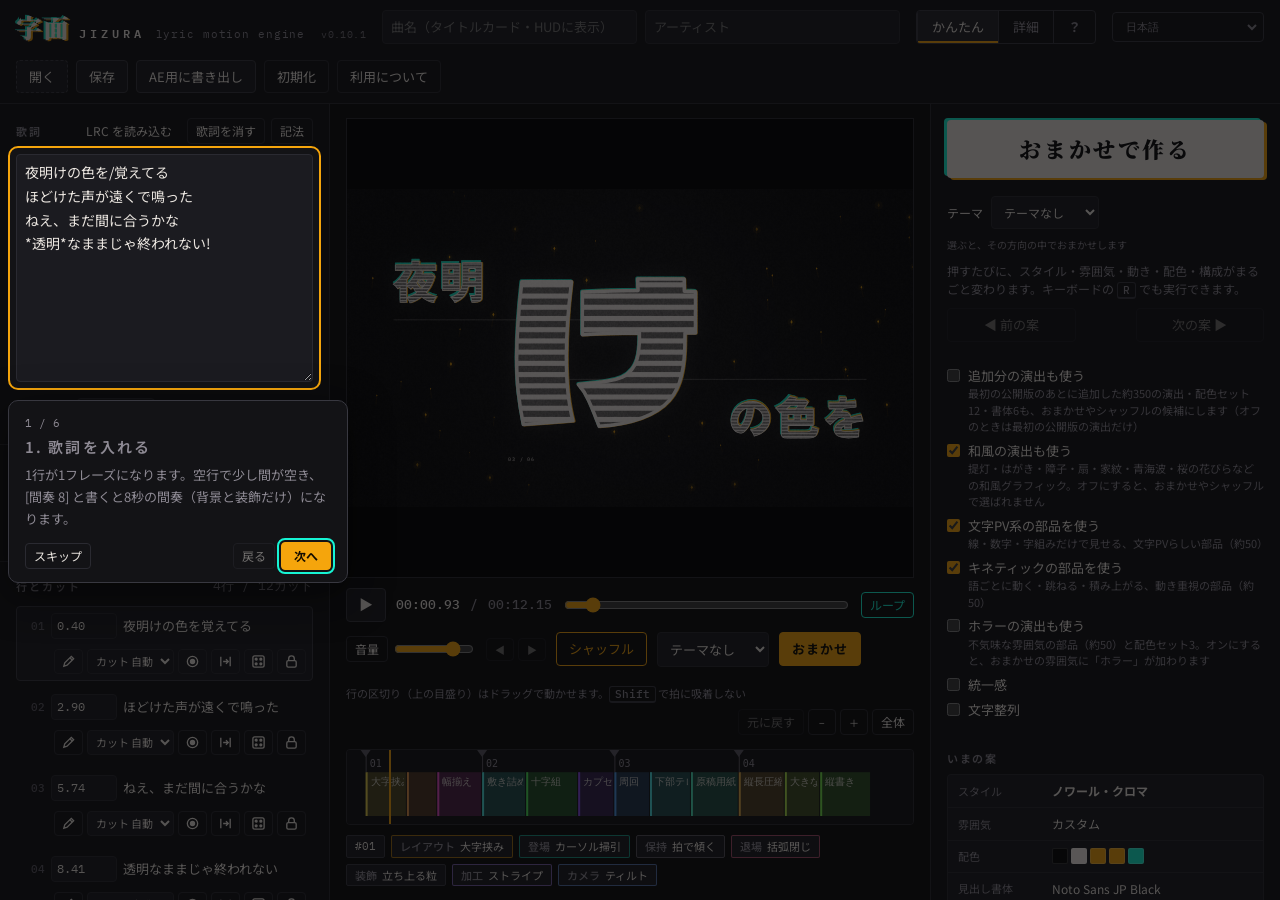
==== index.html @ 8b4aab5e "feat: Add custom image support and GitHub Pages deployment workflow" ====
<!doctype html>
<html lang="ja">
<head>
<meta charset="utf-8">
<meta name="viewport" content="width=device-width, initial-scale=1, viewport-fit=cover">
<title>JIZURA 字面</title>
<meta name="description" content="歌詞を入れると文字PV（リリックモーション）を自動で組み立てて MP4 に書き出すブラウザアプリ">
<link rel="canonical" href="https://HYowshi.github.io/JIZURA/">
<link rel="alternate" hreflang="ja" href="https://HYowshi.github.io/JIZURA/">
<link rel="alternate" hreflang="en" href="https://HYowshi.github.io/JIZURA/en/">
<link rel="alternate" hreflang="zh-Hant" href="https://HYowshi.github.io/JIZURA/zh-hant/">
<link rel="alternate" hreflang="zh-Hans" href="https://HYowshi.github.io/JIZURA/zh-hans/">
<link rel="alternate" hreflang="ko" href="https://HYowshi.github.io/JIZURA/ko/">
<link rel="alternate" hreflang="id-ID" href="https://HYowshi.github.io/JIZURA/id/">
<link rel="alternate" hreflang="vi" href="https://HYowshi.github.io/JIZURA/vi/">
<meta property="og:type" content="website">
<meta property="og:title" content="JIZURA 字面">
<meta property="og:description" content="歌詞を入れると文字PV（リリックモーション）を自動で組み立てて MP4 に書き出すブラウザアプリ">
<meta property="og:url" content="https://HYowshi.github.io/JIZURA/">
<meta name="twitter:card" content="summary">
<link rel="preconnect" href="https://fonts.googleapis.com">
<link rel="preconnect" href="https://fonts.gstatic.com" crossorigin>
<style>
:root {
  color-scheme: dark;
  --ink: #0c0c0e;
  --panel: #131316;
  --raised: #1b1b20;
  --raised2: #232329;
  --line: #2a2a31;
  --line2: #383840;
  --text: #ece7e1;
  --muted: #8e8a94;
  --faint: #5d5a63;
  --amber: #f5a50c;
  --cyan: #16f4d4;
  --rose: #ff6f9c;
  --danger: #ff5a6a;
  --ui: "IBM Plex Sans JP", "Noto Sans JP", "Hiragino Sans", "Yu Gothic UI", "Meiryo", system-ui, sans-serif;
  --mono: "IBM Plex Mono", "SFMono-Regular", Consolas, monospace;
  --brand: "Zen Old Mincho", "Noto Serif JP", "Yu Mincho", serif;
  --r: 4px;
}
html, body { height: 100%; }
[hidden] { display: none !important; }
body { margin: 0; background: var(--ink); color: var(--text); font: 13px/1.5 var(--ui); -webkit-font-smoothing: antialiased; }
* { box-sizing: border-box; }
button, input, select, textarea { font: inherit; color: inherit; }
:focus-visible { outline: 2px solid var(--cyan); outline-offset: 2px; }
@media (prefers-reduced-motion: reduce) { * { transition: none !important; } }

#app { display: flex; flex-direction: column; min-height: 100%; }

/* ---------- top bar ---------- */
.bar { display: flex; align-items: center; gap: 16px; padding-block: 10px; padding-inline: 16px; border-bottom: 1px solid var(--line); background: var(--panel); flex-wrap: wrap; }
.brand { display: flex; align-items: baseline; gap: 10px; min-width: 0; }
.brand .mark { font: 900 26px/1 var(--brand); letter-spacing: 0.02em; color: var(--text); text-shadow: -2px -1px 0 rgba(22,244,212,0.85), 2px 1px 0 rgba(245,165,12,0.9); }
.brand .word { font: 600 12px/1 var(--mono); letter-spacing: 0.34em; color: var(--text); }
.brand .tag { font: 400 11px/1 var(--mono); color: var(--muted); letter-spacing: 0.08em; }
.brand .ver { font: 400 10px/1 var(--mono); color: var(--muted); opacity: 0.8; margin-left: 6px; letter-spacing: 0.04em; }
.proj { display: flex; gap: 8px; flex: 1 1 280px; min-width: 0; }
.proj input { flex: 1 1 0; min-width: 0; }
.acts { display: flex; gap: 8px; flex-wrap: wrap; }
.lang-switch { display: inline-flex; align-items: center; gap: 3px; flex: none; font: 500 11px var(--mono); border: 1px solid var(--line2); border-radius: var(--r); padding: 3px; }
.lang-switch a, .lang-switch span { display: inline-block; padding: 3px 7px; color: var(--muted); text-decoration: none; border-radius: 2px; }
.lang-switch a:hover { color: var(--text); background: var(--raised2); }
.lang-switch [aria-current=page] { color: var(--ink); background: var(--amber); }
html[lang=en] { --ui: system-ui, -apple-system, "Segoe UI", sans-serif; --brand: Georgia, "Times New Roman", serif; }
html[lang=zh-Hant] { --ui: "Noto Sans TC", "PingFang TC", "Microsoft JhengHei", system-ui, sans-serif; }
html[lang=ko] { --ui: "Noto Sans KR", "Apple SD Gothic Neo", "Malgun Gothic", system-ui, sans-serif; --brand: "Noto Serif KR", "AppleMyungjo", "Batang", serif; }
html[lang=en] .work { grid-template-columns: minmax(315px, 365px) minmax(0, 1fr) minmax(350px, 395px); }
html[lang=en] .slider { grid-template-columns: 124px minmax(0, 1fr) 36px 30px; }
html[lang=en] .now-row { grid-template-columns: 105px minmax(0, 1fr); }
html[lang=en] .font-row { grid-template-columns: 95px minmax(0, 1fr); }
html[lang=en] .ln .tools select { max-width: 130px; }
html[lang=en] .fields .field { overflow-wrap: anywhere; }
html[lang=en] .easy-grid button, html[lang=en] .tabs button { white-space: normal; line-height: 1.2; }

/* ---------- controls ---------- */
input[type=text], input[type=number], input:not([type]), select, textarea {
  background: var(--raised); border: 1px solid var(--line); border-radius: var(--r); padding: 6px 8px; min-width: 0;
}
input[type=number] { font-family: var(--mono); }
textarea { width: 100%; resize: vertical; line-height: 1.7; }
select { padding-right: 4px; }
button { background: var(--raised); border: 1px solid var(--line2); border-radius: var(--r); padding: 6px 12px; cursor: pointer; white-space: nowrap; }
button:hover { background: var(--raised2); border-color: #4a4a54; }
button:disabled { opacity: 0.45; cursor: not-allowed; }
button.small { padding: 3px 8px; font-size: 12px; }
button.ghost { background: transparent; border-color: var(--line); }
button.primary { background: var(--amber); color: #120c00; border-color: var(--amber); font-weight: 700; }
button.primary:hover { background: #ffb52a; }
button.accent { border-color: var(--amber); color: var(--amber); background: transparent; }
button.accent:hover { background: rgba(245,165,12,0.1); }
button[aria-pressed=true] { border-color: var(--cyan); color: var(--cyan); }
button.icon { padding: 4px 6px; line-height: 0; }
button.icon svg { width: 15px; height: 15px; }
label.file { position: relative; display: inline-flex; align-items: center; gap: 6px; background: var(--raised); border: 1px dashed var(--line2); border-radius: var(--r); padding: 6px 12px; cursor: pointer; }
label.file:hover { border-color: var(--amber); }
label.file input { position: absolute; inset: 0; opacity: 0; cursor: pointer; width: 100%; }
.muted { color: var(--muted); }
.mono { font-family: var(--mono); }
h2, h3 { margin: 0; font-weight: 600; }
h2 { font-size: 11px; letter-spacing: 0.18em; color: var(--muted); }
h3 { font-size: 11px; letter-spacing: 0.14em; color: var(--muted); margin-top: 18px; margin-bottom: 8px; }

/* ---------- workspace ---------- */
.work { flex: 1; display: grid; grid-template-columns: minmax(270px, 330px) minmax(0, 1fr) minmax(290px, 350px); min-height: 0; }
.col { min-width: 0; min-height: 0; }
.col-left, .col-right { background: var(--panel); overflow: auto; }
.col-left { border-right: 1px solid var(--line); }
.col-right { border-left: 1px solid var(--line); }
.sec { padding: 14px 16px; border-bottom: 1px solid var(--line); display: flex; flex-direction: column; gap: 10px; }
.sec-h { display: flex; align-items: center; justify-content: space-between; gap: 8px; }
#lyrics { min-height: 150px; font-size: 14px; }
.syntax { font-size: 12px; color: var(--muted); background: var(--raised); border: 1px solid var(--line); border-radius: var(--r); padding: 10px 12px; }
.syntax code { font-family: var(--mono); color: var(--amber); }
.syntax ul { margin: 0; padding-left: 16px; display: grid; gap: 3px; }
.row { display: flex; align-items: center; gap: 8px; flex-wrap: wrap; }
.audio-name { font-size: 12px; overflow-wrap: anywhere; }
.fields { display: grid; grid-template-columns: repeat(3, minmax(0, 1fr)); gap: 8px; }
.field { display: flex; flex-direction: column; gap: 4px; font-size: 11px; color: var(--muted); }
.field input, .field select { width: 100%; }
.tapbox { border: 1px solid var(--amber); border-radius: var(--r); padding: 10px; display: grid; gap: 8px; background: rgba(245,165,12,0.06); }
.tapbox .next { font-size: 15px; }
button.tap { font: 700 18px/1 var(--mono); letter-spacing: 0.2em; padding: 16px; background: var(--amber); color: #120c00; border-color: var(--amber); }
/* タップ同期中は行一覧の自動スクロールで押せなくなるので、左カラムの先頭に貼り付けて固定する */
.col-left > #tapPanel { position: sticky; top: 0; z-index: 20; margin: 10px 12px; background-color: var(--panel); background-image: linear-gradient(rgba(245,165,12,0.10), rgba(245,165,12,0.10)); box-shadow: 0 10px 24px rgba(0,0,0,0.5); }
.tapbox.compact .hint { display: none; }
.tapbox .tap-opts { display: flex; gap: 14px; align-items: center; flex-wrap: wrap; font-size: 12px; color: var(--muted); }
.tapbox .tap-opts label { display: inline-flex; gap: 6px; align-items: center; }
.tapbox .tap-count { margin-left: 10px; font: 700 22px/1 var(--mono); color: var(--amber); }
/* 固定レイアウトにならない広さ／高さのときは、左カラムがスクロールしないのでビューポートに重ねて固定する */
@media (max-width: 1180px), (max-height: 619px) {
  .col-left > #tapPanel { position: fixed; top: 8px; left: 8px; right: 8px; bottom: auto; margin: 0; max-height: 62vh; overflow: auto; box-shadow: 0 14px 40px rgba(0,0,0,0.6); }
}

/* line list */
#lineList { list-style: none; margin: 0; padding: 0; display: grid; gap: 6px; }
.ln { display: grid; grid-template-columns: 22px 66px minmax(0, 1fr); gap: 4px 6px; align-items: center; padding: 6px; border: 1px solid transparent; border-radius: var(--r); }
.ln:hover { background: var(--raised); }
.ln.cur { border-color: var(--line2); background: var(--raised); }
.ln .no { font: 500 11px var(--mono); color: var(--faint); text-align: right; }
.ln .time { width: 100%; padding: 3px 5px; font-size: 12px; }
.ln .txt { overflow: hidden; text-overflow: ellipsis; white-space: nowrap; cursor: pointer; }
.ln .meta { grid-column: 2 / 4; display: flex; justify-content: space-between; align-items: flex-start; gap: 6px; flex-wrap: wrap; }
.ln .tools { display: flex; gap: 4px; flex: 0 1 auto; flex-wrap: wrap; justify-content: flex-end; margin-left: auto; }
.ln .tools select { padding: 2px 4px; font-size: 11px; max-width: 92px; width: auto; }
.ln .cuts { display: flex; gap: 4px; flex-wrap: wrap; min-width: 0; flex: 1 1 140px; }
.ln .cuts span { font-size: 10px; padding: 1px 6px; border-radius: 2px; border: 1px solid var(--line2); color: var(--muted); cursor: pointer; }
.ln .cuts span:hover { color: var(--text); border-color: var(--amber); }
.ln .cuts select.cut-lay { font-size: 10px; padding: 1px 4px; max-width: 112px; border: 1px solid var(--line2); border-radius: 2px; background: var(--raised); color: var(--text); }
.ln .cuts select.cut-lay.is-forced { border-color: var(--amber); color: var(--text); }

/* ---------- stage ---------- */
.col-stage { display: flex; flex-direction: column; gap: 10px; padding: 14px 16px; min-width: 0; }
.viewport { position: relative; width: 100%; background: #000; border: 1px solid var(--line); display: grid; place-items: center; overflow: hidden; }
.viewport canvas { display: block; width: 100%; height: auto; max-height: 68vh; object-fit: contain; }
.field-wide { grid-column: span 2; }
.lang-row { display: flex; align-items: center; flex-wrap: wrap; gap: 6px; margin-top: 6px; font-size: 11px; color: var(--muted); }
.lang-row select { width: auto; }
.key-badge { position: absolute; right: 10px; top: 10px; background: rgba(12,12,14,0.78); border: 1px solid var(--line2); color: #fff; padding: 3px 8px; border-radius: var(--r); font-size: 11px; pointer-events: none; letter-spacing: .04em; }
.key-badge i { display: inline-block; width: 9px; height: 9px; border-radius: 2px; margin-right: 6px; vertical-align: -1px; border: 1px solid rgba(255,255,255,.5); }
.overlay-msg { position: absolute; left: 12px; bottom: 12px; background: rgba(12,12,14,0.85); border: 1px solid var(--line2); padding: 6px 10px; border-radius: var(--r); font-size: 12px; }
.transport { display: flex; align-items: center; gap: 10px; flex-wrap: wrap; }
.transport .vol { display: inline-flex; align-items: center; gap: 4px; }
.transport .vol input[type=range] { flex: 0 0 80px; width: 80px; }
#btnLoop[data-mode="line"], #btnLoop[data-mode="cut"] { color: var(--amber); }
#btnLoop[aria-pressed="false"] { opacity: 0.55; }
.transport .tc { font: 500 13px var(--mono); font-variant-numeric: tabular-nums; }
.transport input[type=range] { flex: 1 1 160px; accent-color: var(--amber); }
button.play { width: 40px; height: 34px; padding: 0; font-size: 14px; }
/* timeline controls, export range, line tools */
.tl-bar { display: flex; justify-content: space-between; align-items: center; gap: 8px; margin: 8px 0 4px; flex-wrap: wrap; }
.tl-hint { font-size: 11px; }
.tl-btns { display: flex; gap: 4px; margin-left: auto; }
.rng-row { display: flex; align-items: center; gap: 6px; flex-wrap: wrap; margin: 10px 0 2px; font-size: 12px; }
.rng-row select { width: auto; max-width: 150px; }
.rng-lab { color: var(--muted); font-size: 11px; }
.rngInfo { font-size: 11px; }
.ln.in-range { border-color: var(--amber); }
.ln.is-inter .txt { color: var(--muted); font-style: italic; }
.ln .txt-edit { width: 100%; padding: 3px 6px; font-size: 13px; }
.ln .tools .icon[aria-pressed=true] { color: var(--amber); }
#timeline { width: 100%; height: 76px; display: block; background: var(--panel); border: 1px solid var(--line); border-radius: var(--r); cursor: pointer; touch-action: none; }
.cutinfo { display: flex; gap: 6px; flex-wrap: wrap; align-items: center; min-height: 26px; flex: none; }
.cutinfo .cut-roll { margin-left: 2px; }
.chip { font-size: 11px; padding: 2px 8px; border-radius: 2px; border: 1px solid var(--line2); color: var(--text); background: var(--raised); }
.chip b { font-weight: 500; color: var(--muted); margin-right: 5px; }
button.chip { cursor: pointer; font: inherit; }
button.chip:hover { border-color: var(--amber); color: var(--text); }
button.chip.is-forced { border-color: var(--amber); }
button.chip[aria-pressed=true] { border-color: var(--cyan); color: var(--cyan); }
.cut-pick { border: 1px solid var(--line); border-radius: var(--r); background: var(--panel); padding: 8px; max-height: min(42vh, 420px); overflow: auto; }
.cut-pick-h { display: flex; align-items: center; gap: 8px; margin-bottom: 8px; position: sticky; top: 0; background: var(--panel); z-index: 1; padding-bottom: 4px; }
.cut-pick-h strong { font-size: 12px; }
.cut-pick-h .muted { flex: 1; font-size: 11px; }
.cut-pick .tech-grid { display: grid; grid-template-columns: repeat(auto-fill, minmax(112px, 1fr)); gap: 8px; padding: 0; min-height: 96px; }
.cut-pick .tcard { cursor: pointer; width: 100%; text-align: left; }
.cut-pick .tcard.is-on { border-color: var(--amber); box-shadow: 0 0 0 1px var(--amber); }
.cut-pick .tcard canvas { width: 100%; aspect-ratio: 16 / 9; display: block; background: #0c0c0e; }
.chip { font-size: 11px; padding: 2px 8px; border-radius: 2px; border: 1px solid var(--line2); color: var(--text); background: var(--raised); }
.chip b { font-weight: 500; color: var(--muted); margin-right: 5px; }
.chip.l { border-color: rgba(245,165,12,0.6); }
.chip.e { border-color: rgba(22,244,212,0.55); }
.chip.x { border-color: rgba(255,111,156,0.6); }
.chip.h { border-color: #55525c; }
.hint { font-size: 12px; color: var(--muted); }

/* ---------- right panel ---------- */
.tabs { display: grid; grid-template-columns: repeat(4, 1fr); border-bottom: 1px solid var(--line); position: sticky; top: 0; background: var(--panel); z-index: 2; }
.tabs button { border: 0; border-radius: 0; background: transparent; padding: 11px 4px; color: var(--muted); border-bottom: 2px solid transparent; }
.tabs button[aria-selected=true] { color: var(--text); border-bottom-color: var(--amber); }
.tabpane { padding: 14px 16px 24px; }
.style-grid { display: grid; grid-template-columns: repeat(3, minmax(0, 1fr)); gap: 8px; }
.stile { display: flex; flex-direction: column; gap: 5px; padding: 0; border: 1px solid var(--line); background: transparent; border-radius: var(--r); overflow: hidden; text-align: left; }
.stile canvas { width: 100%; aspect-ratio: 16 / 9; display: block; }
.stile span { font-size: 11px; padding: 0 7px 6px; white-space: nowrap; overflow: hidden; text-overflow: ellipsis; }
.stile[aria-pressed=true] { border-color: var(--amber); box-shadow: 0 0 0 1px var(--amber); color: var(--text); }
.slider { display: grid; grid-template-columns: 96px minmax(0, 1fr) 36px 30px; gap: 8px; align-items: center; margin-bottom: 8px; }
.slider input { width: 100%; accent-color: var(--amber); }
.slider output { font: 500 11px var(--mono); color: var(--muted); text-align: right; }
.checks { display: grid; grid-template-columns: repeat(2, minmax(0, 1fr)); gap: 3px 10px; }
.checks label { display: flex; align-items: center; gap: 6px; font-size: 12px; padding: 2px 0; }
.checks input { accent-color: var(--amber); }
.tgroup .checks.tech-grid { display: grid; grid-template-columns: repeat(auto-fill, minmax(128px, 1fr)); gap: 8px; padding: 0 10px 10px; }
.tcard { display: flex; flex-direction: column; gap: 4px; padding: 0; border: 1px solid var(--line); border-radius: var(--r); overflow: hidden; background: var(--panel); cursor: pointer; }
.tcard:hover { border-color: var(--line2); }
.tcard canvas { width: 100%; aspect-ratio: 16 / 9; display: block; background: #0c0c0e; }
.tcard .tcard-name { display: flex; align-items: center; gap: 5px; font-size: 11px; padding: 0 6px 6px; min-width: 0; }
.tcard .tcard-name span { white-space: nowrap; overflow: hidden; text-overflow: ellipsis; min-width: 0; }
.tcard.set-off { opacity: 0.5; }
.group-h { display: flex; justify-content: space-between; align-items: center; margin-top: 16px; margin-bottom: 6px; }
.tgroup { border: 1px solid var(--line); border-radius: var(--r); margin-bottom: 8px; background: var(--raised); }
.tgroup summary { display: flex; justify-content: space-between; align-items: center; padding: 8px 10px; cursor: pointer; list-style: none; font-size: 12px; }
.tgroup summary::-webkit-details-marker { display: none; }
.tgroup summary::before { content: '▸'; color: var(--muted); margin-right: 8px; transition: transform .15s; }
.tgroup[open] summary::before { transform: rotate(90deg); }
.tgroup .tg-name { flex: 1; font-weight: 600; }
.tgroup .tg-cnt { color: var(--muted); font-size: 11px; }
/* locks: same look as the per-line lock button (icon ghost + SVG, accent colour while pressed) */
.tgroup summary .lk { flex: none; margin-left: 6px; }
.lk[aria-pressed="true"] { color: var(--amber); }
.tgroup .tg-tools { display: flex; gap: 6px; padding: 0 10px 8px; }
.tgroup .checks { padding: 0 10px 10px; }
.chip.t { border-color: rgba(180,140,255,0.6); }
.chip.b { border-color: rgba(120,200,120,0.55); }
.chip.c { border-color: rgba(120,170,255,0.6); }
.group-h:first-child { margin-top: 0; }
.color-row { display: grid; grid-template-columns: repeat(3, minmax(0, 1fr)); gap: 8px; }
.color-row label { display: flex; flex-direction: column; gap: 3px; font-size: 11px; color: var(--muted); }
.color-row input[type=color] { width: 100%; height: 28px; padding: 0; border: 1px solid var(--line); background: transparent; border-radius: var(--r); }
.font-row { display: grid; grid-template-columns: 70px minmax(0, 1fr); gap: 8px; align-items: center; margin-bottom: 6px; font-size: 12px; }
.progress { height: 6px; background: var(--raised2); border-radius: 3px; overflow: hidden; }
.progress i { display: block; height: 100%; width: 0; background: linear-gradient(90deg, var(--cyan), var(--amber)); }
.outbtns { display: grid; gap: 8px; margin-top: 12px; }
.outbtns button { padding: 10px 12px; }
.note { font-size: 12px; color: var(--muted); border-left: 2px solid var(--line2); padding-left: 10px; margin-top: 12px; }
.kbd { font: 500 11px var(--mono); border: 1px solid var(--line2); border-bottom-width: 2px; padding: 0 5px; border-radius: 3px; }

label.check { display: flex; align-items: flex-start; gap: 8px; margin-bottom: 8px; cursor: pointer; }
label.check input { margin: 3px 0 0; flex: none; accent-color: var(--amber); }
label.check small { display: block; font-size: 11px; color: var(--muted); }

/* ---------- modes / おまかせ ---------- */
.modes { display: inline-flex; border: 1px solid var(--line2); border-radius: var(--r); overflow: hidden; }
.modes button { border: 0; border-radius: 0; background: transparent; padding: 6px 14px; color: var(--muted); }
.modes button + button { border-left: 1px solid var(--line2); }
.modes button[aria-pressed=true] { background: var(--raised2); color: var(--text); box-shadow: inset 0 -2px 0 var(--amber); }
#app.is-easy .tabs, #app.is-easy .tabpane, #app.is-easy .pro-only { display: none !important; }
.hist-btns { display: inline-flex; gap: 4px; }
button.icon-txt { font-size: 10px; min-width: 28px; }
.transport #btnOmakase { letter-spacing: 0.08em; }

.easy { padding: 16px 16px 28px; display: grid; gap: 18px; }
.easy h3 { margin: 0 0 8px; }
.easy-hero { display: grid; gap: 10px; }
button.omakase {
  position: relative; padding: 18px 14px; font: 900 22px/1 var(--brand); letter-spacing: 0.12em;
  background: var(--text); color: var(--ink); border: 0; border-radius: var(--r);
  box-shadow: -3px -2px 0 var(--cyan), 3px 2px 0 var(--amber);
  transition: transform .12s ease, box-shadow .12s ease;
}
button.omakase:hover { background: #fff; box-shadow: -5px -3px 0 var(--cyan), 5px 3px 0 var(--amber); }
button.omakase:active { transform: translateY(1px) scale(0.99); box-shadow: -1px -1px 0 var(--cyan), 1px 1px 0 var(--amber); }
button.omakase:disabled { box-shadow: none; }
.easy-hero .hint { margin: 0; }
.hist-row { display: grid; grid-template-columns: 1fr auto 1fr; gap: 8px; align-items: center; }
.hist-row #histPos { font-size: 11px; text-align: center; min-width: 44px; }
.now { display: grid; gap: 1px; background: var(--line); border: 1px solid var(--line); border-radius: var(--r); overflow: hidden; }
.now-row { display: grid; grid-template-columns: 84px minmax(0, 1fr); gap: 10px; align-items: center; padding: 7px 10px; background: var(--raised); font-size: 12px; }
.now-row .k { color: var(--muted); font-size: 11px; }
.now-row .v { display: flex; align-items: center; gap: 8px; min-width: 0; overflow: hidden; text-overflow: ellipsis; white-space: nowrap; }
.now-row b { font-weight: 700; }
.tagl { font: 500 10px var(--mono); color: var(--cyan); border: 1px solid rgba(22,244,212,0.5); padding: 0 5px; border-radius: 2px; }
.easy-grid { display: grid; grid-template-columns: repeat(2, minmax(0, 1fr)); gap: 8px; }
.easy-grid button { padding: 10px 8px; }
.easy .fields { display: grid; grid-template-columns: repeat(3, minmax(0, 1fr)); gap: 8px; }
.easy .exp-box { margin-top: 10px; }
.swatches { display: inline-flex; gap: 3px; vertical-align: middle; }
.swatches i { width: 16px; height: 16px; border-radius: 2px; border: 1px solid rgba(255,255,255,0.18); display: inline-block; }
#paletteSwatch i { width: 22px; height: 22px; }
.toast {
  position: absolute; top: 12px; left: 50%; transform: translate(-50%, -6px); opacity: 0;
  display: flex; align-items: center; gap: 10px; max-width: calc(100% - 24px);
  background: rgba(12,12,14,0.9); border: 1px solid var(--line2); border-left: 2px solid var(--amber);
  padding: 7px 12px; border-radius: var(--r); font-size: 12px; white-space: nowrap; overflow: hidden; text-overflow: ellipsis; pointer-events: none;
  transition: opacity .2s ease, transform .2s ease;
}
.toast.in { opacity: 1; transform: translate(-50%, 0); }
.toast.out { opacity: 0; transform: translate(-50%, -6px); }

/* ---------- 利用について ---------- */
button.linkish { background: none; border: 0; padding: 4px 0; color: var(--muted); font-size: 12px; text-decoration: underline; text-underline-offset: 3px; cursor: pointer; justify-self: start; }
button.linkish:hover { color: var(--text); background: none; }
dialog.terms { width: min(520px, calc(100vw - 32px)); max-height: calc(100vh - 48px); overflow: auto; padding: 22px 24px 18px; background: var(--panel); color: var(--text); border: 1px solid var(--line2); border-radius: 8px; box-shadow: 0 20px 60px rgba(0,0,0,0.55); }
dialog.terms .reset-list { margin: 0 0 12px; padding-left: 18px; display: grid; gap: 3px; font-size: 13px; }
button.danger { background: #c9433a; border-color: #c9433a; color: #fff; font-weight: 700; }
button.danger:hover { background: #dd5146; }
.sec-btns { display: inline-flex; gap: 6px; }
.sec-btns label.file.small { padding: 3px 8px; font-size: 12px; border-style: solid; border-color: transparent; background: transparent; color: var(--fg, inherit); }
.sec-btns label.file.small:hover { border-color: var(--amber); }
dialog.terms::backdrop { background: rgba(6,6,8,0.66); }
dialog.terms h2 { font-size: 15px; letter-spacing: 0.08em; color: var(--text); margin: 0 0 14px; }
dialog.terms p { margin: 0 0 10px; line-height: 1.75; font-size: 13px; }
dialog.terms a { color: var(--cyan); word-break: break-all; }
.terms-main { border-left: 3px solid var(--amber); background: var(--raised); padding: 12px 14px 4px; border-radius: 0 var(--r) var(--r) 0; margin-bottom: 14px; }
.terms-main .terms-big { font-size: 15px; }
.terms-main strong { color: var(--amber); font-weight: 700; }
.terms-sub { color: var(--muted); font-size: 12px !important; }
.terms-note { font-size: 12px !important; }
.terms-oss { font-size: 12px; color: var(--muted); margin: 4px 0 14px; }
.terms-oss summary { cursor: pointer; }
.terms-oss p { font-size: 12px !important; margin-top: 6px; }
.terms-foot { display: flex; justify-content: space-between; align-items: center; gap: 12px; border-top: 1px solid var(--line); padding-top: 12px; }

/* ---------- fixed workspace (wide & tall enough windows) ----------
   The page no longer scrolls as a whole: the header and the preview + timeline stay put, and the
   lyrics / line list (left) and settings (right) scroll inside their own columns. */
@media (min-width: 1181px) and (min-height: 620px) {
  html.fixed-ok body { overflow: hidden; }
  html.fixed-ok #app { height: 100vh; height: 100dvh; min-height: 0; }
  html.fixed-ok .work { overflow: hidden; }
  html.fixed-ok .col-left, html.fixed-ok .col-right { overscroll-behavior: contain; }
  html.fixed-ok .col-stage { overflow: hidden auto; }
  html.fixed-ok .viewport { flex: 1 1 0; min-height: 180px; }
  html.fixed-ok .viewport canvas { max-height: none; }
}

/* ---------- responsive ---------- */
@media (max-width: 1180px) {
  .work { grid-template-columns: minmax(0, 1fr) minmax(0, 1fr); }
  html[lang=en] .work { grid-template-columns: minmax(0, 1fr) minmax(0, 1fr); }
  .col-stage { grid-column: 1 / -1; order: -1; }
  .col-left { border-right: 1px solid var(--line); }
  .col-right { border-left: 0; }
}
@media (max-width: 760px) {
  .work { grid-template-columns: minmax(0, 1fr); }
  html[lang=en] .work { grid-template-columns: minmax(0, 1fr); }
  .col-left, .col-right { border: 0; border-top: 1px solid var(--line); }
  .bar { gap: 10px; }
  .brand .tag { display: none; }
  .fields { grid-template-columns: repeat(2, minmax(0, 1fr)); }
  .easy .fields { grid-template-columns: repeat(3, minmax(0, 1fr)); }
  #app.is-easy .col-right { order: 0; border-top: 1px solid var(--line); }
  #app.is-easy .col-left { order: 1; }
  .transport .hist-btns { display: none; }
}

/* 追加分 / 和風 switches + badges */
.pick-sets { margin: 12px 0 6px; text-align: left; }
.pick-sets label.check { margin-bottom: 6px; }
.easy-hero .pick-sets { margin-top: 14px; }
.set-badge { display: inline-block; margin-left: 4px; padding: 0 4px; border: 1px solid var(--amber); border-radius: 3px; color: var(--amber); font-size: 10px; line-height: 15px; vertical-align: 1px; }
.set-badge.ex { border-color: var(--cyan, #4cc9d9); color: var(--cyan, #4cc9d9); }
.set-badge.set-horror { border-color: #c0544a; color: #e0786e; }
.set-badge.set-typo { border-color: #9aa3ad; color: #c5ccd3; }
.set-badge.set-kinetic { border-color: #7fbf6a; color: #9fd98a; }
.checks label.set-off { opacity: 0.45; }
.checks label.set-off .set-badge { border-color: var(--muted); color: var(--muted); }
.stile { position: relative; }
.stile .badges { position: absolute; top: 4px; left: 4px; padding: 0; display: flex; gap: 3px; }
.stile .set-badge { margin: 0; padding: 0 4px; font-size: 10px; line-height: 15px; background: rgba(0,0,0,0.55); }
.stile.set-off { opacity: 0.55; }

/* ---------- かんたんモードの案内ツアー ---------- */
.tour { position: fixed; inset: 0; z-index: 200; pointer-events: auto; }
.tour-spot { position: fixed; border-radius: 8px; box-shadow: 0 0 0 9999px rgba(8, 8, 10, 0.66); outline: 2px solid var(--amber); transition: all 0.22s ease; pointer-events: none; }
.tour-bub { position: fixed; width: min(340px, calc(100vw - 24px)); background: var(--panel); color: var(--text); border: 1px solid var(--line2); border-radius: 10px; padding: 14px 16px 12px; box-shadow: 0 12px 40px rgba(0,0,0,0.5); transition: top 0.22s ease, left 0.22s ease; }
.tour-step { font-size: 11px; }
.tour-title { margin: 4px 0 6px; font-size: 15px; }
.tour-text { margin: 0 0 12px; font-size: 13px; line-height: 1.7; color: var(--muted); }
.tour-nav { display: flex; gap: 6px; align-items: center; }
.tour-sp { flex: 1; }
.tour-btn { min-width: 30px; font-weight: 700; }
button.small.primary { padding: 4px 12px; }

.lang-switch select { font: 500 11px var(--mono); padding: 3px 6px; width: auto; background: transparent; color: var(--muted); border: none; }
.sr-only { position: absolute; width: 1px; height: 1px; overflow: hidden; clip: rect(0 0 0 0); white-space: nowrap; }
.unify-box { margin-bottom: 10px; padding-bottom: 6px; border-bottom: 1px solid var(--line); }
.center-dir { gap: 6px; margin: -2px 0 8px 26px; font-size: 12px; }
.center-dir select { width: auto; }

/* ================= スマホ mode (#app.is-mobile) =================
   one column: sticky header with おまかせ, the preview right under it, then folding sections */
.omk-top, .menu-btn { display: none; }
.mode-mobile { display: none; }
@media (max-width: 900px), (pointer: coarse) { .mode-mobile { display: inline-block; } }
#app.is-mobile .mode-mobile { display: inline-block; }
#app.is-mobile .bar { position: sticky; top: 0; z-index: 40; gap: 8px; padding: 8px 10px; }
#app.is-mobile .brand .tag, #app.is-mobile .brand .word, #app.is-mobile .tour-btn { display: none; }
#app.is-mobile .brand .mark { font-size: 22px; }
#app.is-mobile .omk-top, #app.is-mobile .menu-btn { display: inline-block; }
#app.is-mobile .omk-top { order: 2; margin-left: auto; padding: 9px 16px; font-size: 15px; }
#app.is-mobile .menu-btn { order: 3; padding: 9px 10px; }
#app.is-mobile .modes { order: 4; flex: 1 1 100%; }
#app.is-mobile .modes button { flex: 1 1 0; padding: 7px 4px; }
#app.is-mobile .proj, #app.is-mobile .acts, #app.is-mobile .lang-switch { display: none; order: 5; flex: 1 1 100%; }
#app.is-mobile.menu-open .proj, #app.is-mobile.menu-open .acts, #app.is-mobile.menu-open .lang-switch { display: flex; }
#app.is-mobile .acts > * { flex: 1 1 auto; }
#app.is-mobile .work { display: flex; flex-direction: column; overflow: visible; }
#app.is-mobile .col-left, #app.is-mobile .col-right { overflow: visible; border: 0; border-top: 1px solid var(--line); }
#app.is-mobile .col-stage { order: -1; position: sticky; top: var(--mbar, 96px); z-index: 30; background: var(--ink); padding: 8px 10px; gap: 6px; box-shadow: 0 8px 18px rgba(0,0,0,0.45); }
#app.is-mobile .viewport canvas { max-height: 34vh; }
#app.is-mobile .tl-bar, #app.is-mobile #timeline, #app.is-mobile .cutinfo, #app.is-mobile .transport .vol, #app.is-mobile #btnLoop, #app.is-mobile #btnShuffle, #app.is-mobile #btnOmakase { display: none; }
#app.is-mobile .transport { gap: 8px; flex-wrap: nowrap; }
#app.is-mobile .transport .hist-btns { display: inline-flex; }
#app.is-mobile .col-right { order: 0; }
#app.is-mobile .col-left { order: 1; }
#app.is-mobile .easy-hero .omakase { display: none; }
#app.is-mobile button, #app.is-mobile select, #app.is-mobile input[type=text], #app.is-mobile label.file { min-height: 40px; }
#app.is-mobile button.small, #app.is-mobile .ln button, #app.is-mobile .ln select { min-height: 34px; }
#app.is-mobile .easy .fields, #app.is-mobile .fields { grid-template-columns: repeat(2, minmax(0, 1fr)); }
/* folding sections: tap the heading */
#app.is-mobile .sec > .sec-h h2 { cursor: pointer; font-size: 13px; }
#app.is-mobile .sec > .sec-h h2::before { content: '▾'; display: inline-block; width: 1.2em; color: var(--amber); }
#app.is-mobile .sec.fold > .sec-h h2::before { content: '▸'; }
#app.is-mobile .sec.fold > :not(.sec-h) { display: none !important; }
/* lines: one compact row each, tap to open its tools */
#app.is-mobile .ln { grid-template-columns: 22px minmax(0, 1fr); padding: 8px 6px; }
#app.is-mobile .ln .time { display: none; }
#app.is-mobile .ln .meta { display: none; grid-column: 1 / -1; }
#app.is-mobile .ln.open .meta { display: block; }
#app.is-mobile .ln .txt { white-space: nowrap; overflow: hidden; text-overflow: ellipsis; }
#app.is-mobile .ln.open .txt { white-space: normal; }
.exp-share { width: 100%; margin-bottom: 8px; }
#app.is-mobile .transport .tc.muted, #app.is-mobile #timeDur { display: none; }
#app.is-mobile .transport input[type=range] { flex: 1 1 40px; min-width: 0; }
#app.is-mobile .transport .hist-btns button { min-width: 36px; padding: 4px 8px; }
#app.is-mobile button.play { flex: none; width: 44px; }

/* カットの開始時刻 (詳細モード) and the cut playing now */
.ln .cut-pair { display: inline-flex; min-width: 0; gap: 2px; align-items: center; }
.ln .cut-time { width: 64px; font-size: 11px; padding: 2px 4px; }
.ln .cut-time.is-forced { border-color: var(--amber); }
.ln .cut-lay.playing { box-shadow: 0 0 0 2px var(--amber); }
.theme-row { display: flex; align-items: center; gap: 8px; flex-wrap: wrap; font-size: 12px; margin-top: 8px; }
.theme-row select { min-width: 9em; }
#app.is-easy .ln .cut-pair { display: none; }
.outbtns.out-png { grid-template-columns: repeat(auto-fit, minmax(140px, 1fr)); margin-top: 8px; }
.outbtns.out-png button { padding: 8px 10px; font-size: 12px; }
/* layout menus are filled on first use: keep their width fixed so nothing jumps */
.ln .cuts select.cut-lay { width: 112px; }
.ln .tools select.lay { width: 112px; }

/* ---------- custom user images ---------- */
.image-box { display: flex; flex-direction: column; gap: 8px; margin-top: 4px; }
.img-thumbs { display: flex; gap: 6px; flex-wrap: wrap; margin-top: 6px; }
.img-thumb-item { position: relative; width: 54px; height: 54px; border-radius: var(--r); overflow: hidden; border: 1px solid var(--line2); background: var(--raised); }
.img-thumb-item img { width: 100%; height: 100%; object-fit: cover; display: block; }
.img-thumb-item .del-btn { position: absolute; top: 2px; right: 2px; background: rgba(0,0,0,0.75); color: #fff; border: none; border-radius: 2px; width: 16px; height: 16px; font-size: 10px; line-height: 16px; text-align: center; cursor: pointer; padding: 0; }
.img-thumb-item .del-btn:hover { background: var(--danger); }

</style>
</head>
<body>
<div id="tour" class="tour" hidden role="dialog" aria-modal="true" aria-labelledby="tourTitle">
  <div class="tour-spot"></div>
  <div class="tour-bub">
    <div class="tour-step mono muted"></div>
    <h3 id="tourTitle" class="tour-title"></h3>
    <p class="tour-text"></p>
    <div class="tour-nav"><button class="tour-skip ghost small">スキップ</button><span class="tour-sp"></span><button class="tour-prev ghost small">戻る</button><button class="tour-next primary small">次へ</button></div>
  </div>
</div>
<div id="app">
  <header class="bar">
    <div class="brand"><span class="mark" aria-hidden="true">字面</span><span class="word">JIZURA</span><span class="tag">lyric motion engine</span><span class="ver">v0.10.1</span></div>
    <div class="proj">
      <input id="songTitle" type="text" placeholder="曲名（タイトルカード・HUDに表示）" aria-label="曲名">
      <input id="songArtist" type="text" placeholder="アーティスト" aria-label="アーティスト">
    </div>
    <button id="btnOmakaseTop" class="primary omk-top" title="スタイル・雰囲気・演出・配色をまるごとランダムに">おまかせ</button>
    <button id="btnMenu" class="ghost menu-btn" aria-expanded="false" aria-controls="appMenu">メニュー</button>
    <div class="modes" role="group" aria-label="表示モード">
      <button id="modeMobile" class="mode-mobile" aria-pressed="false" title="スマホ向けの画面（おまかせを上に固定、行はたたんで表示）">スマホ</button>
      <button id="modeEasy" aria-pressed="false" title="おまかせボタン中心のシンプルな画面">かんたん</button>
      <button id="modePro" aria-pressed="true" title="すべての設定を表示">詳細</button>
      <button id="btnTour" class="ghost tour-btn" title="かんたんモードの使い方を案内します" aria-label="使い方の案内">？</button>
    </div>
    <label class="lang-switch"><span class="sr-only">Language</span><select aria-label="Language" onchange="if(this.value)location.href=this.value"><option value="index.html" lang="ja" selected>日本語</option><option value="en/index.html" lang="en">English</option><option value="zh-hant/index.html" lang="zh-Hant">繁體中文</option><option value="zh-hans/index.html" lang="zh-Hans">简体中文</option><option value="ko/index.html" lang="ko">한국어</option><option value="id/index.html" lang="id-ID">Bahasa Indonesia</option><option value="vi/index.html" lang="vi">Tiếng Việt</option></select></label>
    <div class="acts">
      <label class="file" title="保存したプロジェクト(.json)を開く">開く<input id="fileProject" type="file" accept=".json,application/json"></label>
      <button id="btnSave" title="プロジェクトを .json で保存">保存</button>
      <button id="btnAE" title="After Effects パネル用の構成データを書き出す">AE用に書き出し</button>
      <button id="btnReset" class="ghost" title="歌詞・曲・設定・履歴をすべて消して、最初の状態に戻します">初期化</button>
      <button id="btnTerms" class="ghost terms-open" title="出力物の権利とライセンス">利用について</button>
    </div>
  </header>

  <main class="work">
    <!-- ================= left: lyrics & timing ================= -->
    <section class="col col-left" aria-label="歌詞とタイミング">
      <div id="tapPanel" class="tapbox" hidden>
          <div class="hint">曲に合わせて、各行が始まる瞬間に <span class="kbd">Space</span> かボタンを押してください。押し間違えたら <span class="kbd">Backspace</span> か「1つ戻る」。途中の行からやり直すときは、行一覧の ◎ を押します。1行に複数のカットがあるときは、カットが切り替わる瞬間に <span class="kbd">Tab</span> を押すと、その行のカットの開始時刻も合わせられます。</div>
          <div class="tap-opts"><label>速さ <select id="tapRate" aria-label="タップ中の再生速度"><option value="1">1×</option><option value="0.75">0.75×</option><option value="0.5">0.5×</option></select></label><label><input type="checkbox" id="tapCount"> カウントダウン</label></div>
          <div class="next">次: <b id="tapLine">—</b><b id="tapCountNum" class="tap-count" hidden></b></div>
          <button id="tapBtn" class="tap">TAP</button>
          <button id="tapBack" class="ghost">1つ戻る</button>
          <button id="tapStop" class="ghost">終了する</button>
      </div>
      <div class="sec">
        <div class="sec-h"><h2>歌詞</h2><span class="sec-btns"><label class="file ghost small" title="LRC ファイル（タイムスタンプ付きの歌詞）を読み込み、今の歌詞と置き換えます（「元に戻す」で戻せます）">LRC を読み込む<input id="fileLrc" type="file" accept=".lrc,.txt,text/plain"></label><button id="btnClearLyrics" class="ghost small" title="歌詞と、行ごとのタイミング・指定・書き出す範囲を消します（「元に戻す」か Ctrl+Z で戻せます）">歌詞を消す</button><button id="btnSyntax" class="ghost small" aria-expanded="false">記法</button></span></div>
        <textarea id="lyrics" rows="9" spellcheck="false" aria-label="歌詞（1行 = 1フレーズ）"></textarea>
        <label class="lang-row">歌詞の言語<select id="lyricLang"><option value="auto">自動判定</option><option value="ja">日本語</option><option value="zh-Hant">繁體中文</option><option value="zh-Hans">简体中文</option><option value="ko">한국어</option><option value="en">English</option></select><span id="langNote" class="muted"></span></label>
        <div id="syntax" class="syntax" hidden>
          <ul>
            <li>1行が1フレーズ。空行は少し間を空けます</li>
            <li><code>夜明けの色を/覚えてる</code> … <code>/</code> でカットの切れ目を指定</li>
            <li><code>*透明*</code> … 強調（大きく・インパクト寄りの演出）</li>
            <li>行末の <code>!</code> … フラッシュと揺れを入れる</li>
            <li><code>歌詞|ruby or note</code> … 注釈レイアウトの小さな文字</li>
            <li><code>[01:23.45]歌詞</code> … LRC のタイムスタンプをそのまま使用</li>
            <li><code>[間奏 8]</code> … 8秒の間奏（歌詞は出さず、背景と装飾だけ）。秒数を省くと4秒、タップ同期やマーカーで長さを合わせられます</li>
            <li><code>#</code> で始まる行 … コメント（無視）</li>
          </ul>
        </div>
      </div>

      <div class="sec">
        <div class="sec-h"><h2>曲とタイミング</h2></div>
        <div id="audioName" class="muted audio-name">曲なし（読み込むと拍を検出してカットを合わせます）</div>
        <div class="row">
          <label class="file" title="mp3 / wav / m4a など">曲を読み込む<input id="audioFile" type="file" accept="audio/*,.mp3,.wav,.m4a,.aac,.ogg,.flac"></label>
          <button id="btnTap" title="曲を再生しながら各行の頭でタップ">タップで同期</button>
        </div>
        <div class="fields pro-only">
          <label class="field">BPM<input id="bpm" type="number" min="0" max="300" step="0.1" placeholder="自動"></label>
          <label class="field">開始(秒)<input id="offset" type="number" min="0" step="0.05"></label>
          <label class="field">行の長さ<input id="lineScale" type="number" min="0.4" max="3" step="0.05"></label>
        </div>
        <div class="row pro-only">
          <label class="row" style="gap:6px"><input id="snap" type="checkbox"> 拍にスナップ</label>
          <button id="btnResetTimes" class="ghost small">手動タイミングを消す</button>
        </div>
      </div>

      <div class="sec">
        <div class="sec-h"><h2>行とカット</h2><span id="linesInfo" class="muted mono"></span></div>
        <ol id="lineList"></ol>
      </div>
    </section>

    <!-- ================= center: stage ================= -->
    <section class="col col-stage" aria-label="プレビュー">
      <div class="viewport" id="viewport"><canvas id="view" width="1280" height="720"></canvas><div id="viewMsg" class="overlay-msg" hidden></div><div id="keyBadge" class="key-badge" hidden></div><div id="toast" class="toast" role="status" aria-live="polite" hidden></div></div>
      <div class="transport">
        <button id="btnPlay" class="play" aria-label="再生">▶</button>
        <span id="timeNow" class="tc">00:00.00</span><span class="tc muted">/</span><span id="timeDur" class="tc muted">00:00.00</span>
        <input id="scrub" type="range" min="0" max="10000" value="0" aria-label="再生位置">
        <button id="btnLoop" class="ghost small" aria-pressed="true" title="全体を繰り返し">ループ</button>
        <span class="vol"><button id="btnMute" class="ghost small" aria-pressed="false" title="クリックで消音／解除（プレビューだけ。書き出しの音量は変わりません）">音量</button><input id="vol" type="range" min="0" max="100" value="80" aria-label="プレビューの音量"></span>
        <span class="hist-btns">
          <button id="btnPrev" class="ghost small icon-txt" title="前の案に戻る" aria-label="前の案">◀</button>
          <button id="btnNext" class="ghost small icon-txt" title="次の案へ進む" aria-label="次の案">▶</button>
        </span>
        <button id="btnShuffle" class="accent" title="設定はそのままで構成だけ再抽選（ロックした行は維持）">シャッフル</button>
        <select class="themeSel" aria-label="おまかせのテーマ" title="おまかせのテーマ（選ぶと、その方向の中でおまかせします。必要な部品のスイッチもオンになります）"><option value="">テーマなし</option><option value="lyricpv">文字PV</option><option value="kinetic">キネティック</option><option value="wa">和風</option><option value="horror">ホラー</option><option value="pop">ポップ</option><option value="ballad">バラード</option></select>
        <button id="btnOmakase" class="primary" title="スタイル・雰囲気・演出・配色をまるごとランダムに（キー R）">おまかせ</button>
      </div>
      <div class="tl-bar">
        <span class="tl-hint muted">行の区切り（上の目盛り）はドラッグで動かせます。<span class="kbd">Shift</span> で拍に吸着しない</span>
        <span class="tl-btns">
          <button id="btnUndoEdit" class="ghost small" title="歌詞・タイミングの変更を元に戻す（Ctrl+Z）" disabled>元に戻す</button>
          <button id="tlOut" class="ghost small icon-txt" title="縮小" aria-label="タイムラインを縮小">−</button>
          <button id="tlIn" class="ghost small icon-txt" title="拡大（タイムライン上でホイールでも）" aria-label="タイムラインを拡大">＋</button>
          <button id="tlFit" class="ghost small" title="全体を表示">全体</button>
        </span>
      </div>
      <canvas id="timeline" aria-label="タイムライン（クリックで移動・行の区切りはドラッグで調整）"></canvas>
      <div class="cutinfo" id="cutInfo"></div>
      <div id="cutPick" class="cut-pick pro-only" hidden>
        <div class="cut-pick-h">
          <strong id="cutPickTitle">手法</strong>
          <span class="muted" id="cutPickHint">このカットだけ差し替え</span>
          <button type="button" id="cutPickAuto" class="ghost small">自動</button>
          <button type="button" id="cutPickClose" class="ghost small" aria-label="閉じる">✕</button>
        </div>
        <div id="cutPickGrid" class="tech-grid checks"></div>
      </div>
    </section>

    <!-- ================= right: look & output ================= -->
    <section class="col col-right" aria-label="スタイルと書き出し">
      <div id="easyPanel" class="easy" hidden>
        <div class="easy-hero">
          <button id="btnOmakaseBig" class="omakase">おまかせで作る</button>
          <label class="theme-row">テーマ<select class="themeSel" aria-label="おまかせのテーマ"><option value="">テーマなし</option><option value="lyricpv">文字PV</option><option value="kinetic">キネティック</option><option value="wa">和風</option><option value="horror">ホラー</option><option value="pop">ポップ</option><option value="ballad">バラード</option></select><small class="muted">選ぶと、その方向の中でおまかせします</small></label>
          <p class="hint">押すたびに、スタイル・雰囲気・動き・配色・構成がまるごと変わります。キーボードの <span class="kbd">R</span> でも実行できます。</p>
          <div class="hist-row">
            <button id="btnPrev2" class="ghost">◀ 前の案</button>
            <span id="histPos" class="muted mono"></span>
            <button id="btnNext2" class="ghost">次の案 ▶</button>
          </div>
          <div class="pick-sets">
            <label class="check"><input id="eExtra" class="extra-toggle" type="checkbox"><span>追加分の演出も使う<small>最初の公開版のあとに追加した約350の演出・配色セット12・書体6も、おまかせやシャッフルの候補にします（オフのときは最初の公開版の演出だけ）</small></span></label>
            <label class="check"><input id="eWa" class="wa-toggle" type="checkbox" checked><span>和風の演出も使う<small>提灯・はがき・障子・扇・家紋・青海波・桜の花びらなどの和風グラフィック。オフにすると、おまかせやシャッフルで選ばれません</small></span></label>
            <label class="check"><input class="typo-toggle" type="checkbox" checked><span>文字PV系の部品を使う<small>線・数字・字組みだけで見せる、文字PVらしい部品（約50）</small></span></label>
            <label class="check"><input class="kinetic-toggle" type="checkbox" checked><span>キネティックの部品を使う<small>語ごとに動く・跳ねる・積み上がる、動き重視の部品（約50）</small></span></label>
            <label class="check"><input class="horror-toggle" type="checkbox"><span>ホラーの演出も使う<small>不気味な雰囲気の部品（約50）と配色セット3。オンにすると、おまかせの雰囲気に「ホラー」が加わります</small></span></label>
            <label class="check"><input class="unify-toggle" type="checkbox"><span>統一感</span></label>
            <label class="check"><input class="typeset-toggle" type="checkbox"><span>文字整列</span></label>
          </div>
        </div>
        <div class="easy-sec">
          <h3>いまの案</h3>
          <div id="easyNow" class="now"></div>
        </div>
        <div class="easy-sec">
          <h3>ここだけ変える</h3>
          <div class="easy-grid">
            <button id="eStyle" title="スタイルだけ別のものに">スタイル</button>
            <button id="ePalette" title="アクセント・ズレ色A/Bをランダムに">配色</button>
            <button id="eMood" title="動き・グリッチ・使う手法の雰囲気だけ">雰囲気</button>
            <button id="eCut" title="レイアウトと動きの組み合わせだけ">構成</button>
          </div>
        </div>
        <div class="easy-sec">
          <h3>書き出し</h3>
          <div class="fields">
            <label class="field">画面比<select id="eAspect"><option value="16:9">16:9</option><option value="9:16">9:16 縦</option><option value="4:3">4:3</option><option value="3:4">3:4 縦</option><option value="1:1">1:1</option><option value="4:5">4:5 縦</option><option value="21:9">21:9</option></select></label>
            <label class="field">解像度<select id="eRes"><option value="720">720p</option><option value="1080">1080p</option><option value="1440">1440p</option><option value="2160">4K</option></select></label>
            <label class="field">fps<select id="eFps"><option>24</option><option>30</option><option>60</option></select></label>
            <label class="field field-wide">背景<select id="eKey"><option value="off">通常（スタイルの背景）</option><option value="green">グリーンバック（合成用）</option><option value="black">ブラックバック（合成用）</option></select></label>
          </div>
          <label class="check center-free"><input id="eCenter" class="center-toggle" type="checkbox"><span>中央を空ける（キャラクター用）<small>中央にキャラクターなどを重ねる前提で、文字と演出を横長の画面では左右、縦長の画面では上下に、行ごとに交互に置きます。背景と画面効果は全体のままです（プレビューには空ける範囲を点線で表示）</small></span></label>
          <label class="row center-dir" hidden>縦長のとき<select class="centerDirSel" aria-label="縦長の画面での分け方"><option value="tb">上下に分ける</option><option value="lr">左右に分ける</option></select></label>
          <div class="rng-row"><span class="rng-lab">書き出す範囲</span><select class="rngFrom" aria-label="書き出す範囲の最初の行"></select><span class="muted">〜</span><select class="rngTo" aria-label="書き出す範囲の最後の行"></select><span class="rngInfo muted mono"></span></div>
          <div class="outbtns"><button id="eMP4" class="primary">MP4 を書き出す</button><button id="eMP4File" class="ghost mp4file" hidden title="保存先のファイルを先に選び、そこへ直接書き込みます。長い曲・1080p 以上でブラウザのメモリが足りずに失敗するときに使ってください（Chrome / Edge）">大きな動画用（ファイルに直接保存）</button><button id="eLRC" class="ghost" title="各行の開始時刻を付けた歌詞（.lrc）を書き出します。書き出す範囲を選んでいるときは、その行だけを動画の頭からの時刻で書き出します">LRC を書き出す</button></div>
          <div class="outbtns out-png"><button id="ePNG" class="ghost">連番PNG（ZIP）</button><button id="ePNGA" class="ghost">透過PNG（ZIP・背景なし）</button><button id="ePNGL" class="ghost" title="後景（背景のグラフィックと歌詞の後ろの装飾）と前景（歌詞とその装飾・ゴースト）を、別々のフォルダ（back / front）に透過PNGで書き出します。画面全体の演出は両方にかかるので、前景を後景の上に重ねると通常の見た目になります">透過PNG 前景／後景（ZIP）</button></div>
          <button class="terms-open linkish">書き出した動画の権利について</button>
          <div class="exp-box" hidden>
            <button class="exp-share primary" hidden>共有して保存</button>
            <div class="progress"><i class="exp-bar"></i></div>
            <div class="row" style="justify-content:space-between;margin-top:6px"><span class="exp-text muted mono">—</span><button class="exp-cancel ghost small">中止</button></div>
          </div>
        </div>
      </div>
      <nav class="tabs" role="tablist">
        <button role="tab" data-tab="style" aria-selected="true">スタイル</button>
        <button role="tab" data-tab="fx" aria-selected="false">演出</button>
        <button role="tab" data-tab="tech" aria-selected="false">手法</button>
        <button role="tab" data-tab="out" aria-selected="false">書き出し</button>
      </nav>

      <div class="tabpane" data-pane="style">
        <div id="styleGrid" class="style-grid"></div>
        <h3>フォントの役割</h3>
        <div id="fontRoles"></div>
        <div class="row" style="margin-top:8px">
          <input id="localFont" type="text" placeholder="PCのフォント名（例: 游明朝）" style="flex:1">
          <button id="btnAddFont">追加</button>
        </div>
        <div class="row" style="margin-top:8px"><label class="file">フォントファイル（.ttf/.otf）<input id="fontFile" type="file" accept=".ttf,.otf,.woff,.woff2"></label></div>
        <h3>アクセント・ズレ色</h3>
        <label class="check"><input id="accentOn" type="checkbox"><span>自分の色で上書き<small>全シーンに適用。背景に合わせて明るさを自動調整します</small></span></label>
        <div class="color-row" id="colorRowAccent"></div>
        <div class="row" style="margin-top:10px">
          <button id="btnRandPalette" class="accent">ランダムに配色</button>
          <div id="paletteSwatch" class="swatches" aria-hidden="true"></div>
        </div>
        <h3>背景・文字色</h3>
        <label class="check"><input id="colorOn" type="checkbox"><span>メインの背景と文字を自分の色にする</span></label>
        <div class="color-row" id="colorRow"></div>
        <h3>画像（背景・ポラロイド・演出）</h3>
        <div class="image-box">
          <div class="row" style="margin-top:4px">
            <label class="file" title="背景画像（JPG / PNG）">背景画像を読み込む<input id="imgBgFile" type="file" accept="image/*"></label>
            <button id="btnRemoveBgImg" class="ghost small" hidden>背景画像を削除</button>
          </div>
          <div id="bgImgControls" class="fields" style="margin-top:6px" hidden>
            <label class="field">不透明度<input id="bgImgOpacity" type="range" min="0.1" max="1" step="0.05" value="0.75"><span id="bgImgOpacityVal" class="mono muted">75%</span></label>
            <label class="field">ぼかし<input id="bgImgBlur" type="range" min="0" max="20" step="1" value="0"><span id="bgImgBlurVal" class="mono muted">0px</span></label>
          </div>
          <div class="row" style="margin-top:10px">
            <label class="file" title="ポラロイド・レコード・フィルムなどの枠に使う画像">演出用画像（ポラロイド・レコード等）<input id="imgEffectFile" type="file" accept="image/*" multiple></label>
            <button id="btnRemoveEffectImgs" class="ghost small" hidden>画像を全消去</button>
          </div>
          <div id="effectImgsThumb" class="img-thumbs" hidden></div>
          <div class="row" style="margin-top:10px">
            <label class="file" title="中央に配置するキャラクター画像（透過PNG推奨）">中央のキャラクター画像<input id="imgCenterFile" type="file" accept="image/*"></label>
            <button id="btnRemoveCenterImg" class="ghost small" hidden>キャラ画像を削除</button>
          </div>
        </div>
      </div>

      <div class="tabpane" data-pane="fx" hidden>
        <div class="unify-box">
          <label class="check"><input class="unify-toggle" type="checkbox"><span>統一感</span></label>
          <label class="check"><input class="typeset-toggle" type="checkbox"><span>文字整列</span></label>
        </div>
        <div id="fxSliders"></div>
        <div class="row" style="margin-top:6px">
          <label class="row" style="gap:6px"><input id="fxFlash" type="checkbox"> フラッシュ</label>
          <label class="row" style="gap:6px">コマ打ち <select id="fxKoma" title="動きを何枚/秒で描くか（出力fpsとは別）"><option value="0">フル（出力fpsのまま）</option><option value="12">2コマ打ち（12枚/秒）</option><option value="8">3コマ打ち（8枚/秒）</option></select></label>
        </div>
        <div class="row" style="margin-top:6px">
          <label class="row" style="gap:6px" title="レイアウトや装飾が添える「No.01」「#03」のような数字を描きません（歌詞に含まれる数字はそのまま）"><input id="fxHideNo" type="checkbox"> 飾りの数字を消す</label>
          <label class="row" style="gap:6px" title="レイアウトや装飾が添える「00:12.34」のような時刻を描きません（歌詞に含まれる時刻はそのまま）"><input id="fxHideTime" type="checkbox"> 飾りの時刻を消す</label>
        </div>
        <div class="fields" style="margin-top:12px">
          <label class="field">HUD<select id="fxHud"><option value="auto">スタイル次第</option><option value="on">常に表示</option><option value="off">表示しない</option></select></label>
          <label class="field">シード<input id="seed" type="number" step="1"></label>
          <label class="field">&nbsp;<button id="btnSeed" class="ghost">新しいシード</button></label>
        </div>
        <p class="note">同じシードなら同じ構成になります。行ごとの「再抽選」「ロック」は左の行リストから。</p>
      </div>

      <div class="tabpane" data-pane="tech" hidden>
        <div class="pick-sets">
          <label class="check"><input id="tExtra" class="extra-toggle" type="checkbox"><span>追加分の演出も使う<small>「追加」印の手法・スタイル・書体。オフのときは、おまかせやシャッフルで最初の公開版の演出だけを使います</small></span></label>
          <label class="check"><input id="tWa" class="wa-toggle" type="checkbox" checked><span>和風の演出も使う<small>「和」印の手法とスタイル。オフにすると、おまかせやシャッフルでは選ばれません（追加分の判定のあとに適用。行ごとに手動で指定した場合は使えます）</small></span></label>
          <label class="check"><input class="typo-toggle" type="checkbox" checked><span>文字PV系の部品を使う<small>「文」印の手法。オフにすると、おまかせやシャッフルでは選ばれません</small></span></label>
          <label class="check"><input class="kinetic-toggle" type="checkbox" checked><span>キネティックの部品を使う<small>「キ」印の手法。オフにすると、おまかせやシャッフルでは選ばれません</small></span></label>
          <label class="check"><input class="horror-toggle" type="checkbox"><span>ホラーの演出も使う<small>「ホ」印の手法とスタイル。おまかせでは雰囲気が「ホラー」のときだけ使います</small></span></label>
        </div>
        <div class="row" style="margin-bottom:10px"><input id="techFilter" type="text" placeholder="手法を名前で絞り込み" style="flex:1" aria-label="手法を名前で絞り込み"><span id="techTotal" class="muted mono"></span></div>
        <p class="note">画面に見えているプレビューは自動でループします。</p>
        <div id="techLists"></div>
      </div>

      <div class="tabpane" data-pane="out" hidden>
        <div class="fields">
          <label class="field">画面比<select id="outAspect"><option value="16:9">16:9</option><option value="9:16">9:16 縦</option><option value="4:3">4:3</option><option value="3:4">3:4 縦</option><option value="1:1">1:1</option><option value="4:5">4:5 縦</option><option value="21:9">21:9</option></select></label>
          <label class="field">解像度<select id="outRes"><option value="720">720p</option><option value="1080">1080p</option><option value="1440">1440p</option><option value="2160">4K</option></select></label>
          <label class="field">fps<select id="outFps"><option>24</option><option>30</option><option>60</option></select></label>
          <label class="field">画質<select id="outQuality"><option value="standard">標準</option><option value="high">高</option><option value="max">最高</option></select></label>
          <label class="field field-wide">背景<select id="outKey"><option value="off">通常（スタイルの背景）</option><option value="green">グリーンバック（合成用）</option><option value="black">ブラックバック（合成用）</option></select></label>
        </div>
        <p class="note key-note">グリーンバック／ブラックバックにすると、白い文字と演出だけを単色の背景の上に描きます（背景の模様・紙の質感・粒子・周辺減光は入りません）。プレビューにもそのまま反映されます。グリーンバックは動画編集ソフトのクロマキーで、ブラックバックは「スクリーン」合成や輝度キーで抜いて、別の映像の上に重ねられます。</p>
        <label class="check center-free"><input id="outCenter" class="center-toggle" type="checkbox"><span>中央を空ける（キャラクター用）<small>中央にキャラクターなどを重ねる前提で、文字と演出を横長の画面では左右、縦長の画面では上下に、行ごとに交互に置きます。背景と画面効果は全体のままです（プレビューには空ける範囲を点線で表示）</small></span></label>
          <label class="row center-dir" hidden>縦長のとき<select class="centerDirSel" aria-label="縦長の画面での分け方"><option value="tb">上下に分ける</option><option value="lr">左右に分ける</option></select></label>
        <label class="row" style="gap:6px;margin-top:10px"><input id="outAudio" type="checkbox" checked> 曲を動画に含める</label>
        <div class="rng-row"><span class="rng-lab">書き出す範囲</span><select class="rngFrom" aria-label="書き出す範囲の最初の行"></select><span class="muted">〜</span><select class="rngTo" aria-label="書き出す範囲の最後の行"></select><span class="rngInfo muted mono"></span></div>
        <div class="outbtns">
          <button id="btnMP4" class="primary">MP4 を書き出す</button>
          <button id="btnMP4File" class="mp4file" hidden title="保存先のファイルを先に選び、そこへ直接書き込みます。長い曲・1080p 以上でブラウザのメモリが足りずに失敗するときに使ってください（Chrome / Edge）">MP4（大きな動画用・ファイルに直接保存）</button>
          <button id="btnPNG">連番PNG（ZIP）</button>
          <button id="btnPNGA">透過PNG（ZIP・背景なし）</button>
          <button id="btnLRC" title="各行の開始時刻を付けた歌詞（.lrc）を書き出します。書き出す範囲を選んでいるときは、その行だけを動画の頭からの時刻で書き出します">歌詞（LRC）</button>
          <button id="btnPNGL" title="後景（背景のグラフィックと歌詞の後ろの装飾）と前景（歌詞とその装飾・ゴースト）を、別々のフォルダ（back / front）に透過PNGで書き出します。画面全体の演出は両方にかかるので、前景を後景の上に重ねると通常の見た目になります">透過PNG 前景／後景（ZIP）</button>
        </div>
        <div class="exp-box" hidden style="margin-top:12px">
          <button class="exp-share primary" hidden>共有して保存</button>
          <div class="progress"><i class="exp-bar"></i></div>
          <div class="row" style="justify-content:space-between;margin-top:6px"><span class="exp-text muted mono">—</span><button class="exp-cancel ghost small">中止</button></div>
        </div>
        <button class="terms-open linkish" style="margin-top:10px">書き出した動画・画像の権利とライセンスについて</button>
        <p class="note" id="codecNote">書き出しはこのブラウザの中で行われます（Chrome / Edge 推奨）。</p>
      </div>
    </section>
  </main>
</div>

<dialog id="resetDlg" class="terms" aria-labelledby="resetTitle">
  <form method="dialog">
    <h2 id="resetTitle">初期化</h2>
    <p>次のものをすべて消して、最初の状態に戻します。<strong>元に戻すことはできません。</strong></p>
    <ul class="reset-list">
      <li>歌詞・曲名・アーティスト</li>
      <li>読み込んだ曲（このブラウザに残していた分も）</li>
      <li>タイミング・行ごとの指定・書き出す範囲</li>
      <li>スタイル・演出・配色・書体などの設定</li>
      <li>案の履歴（◀ ▶）と、歌詞・タイミングの「元に戻す」の履歴</li>
    </ul>
    <p class="terms-sub">表示モード（かんたん／詳細）・プレビューの音量・画面の言語はそのままです。保存したプロジェクトファイル（.json）も消えません。</p>
    <div class="terms-foot"><span></span><span class="row"><button value="cancel" class="ghost">やめる</button><button value="reset" class="danger">初期化する</button></span></div>
  </form>
</dialog>
<dialog id="termsDlg" class="terms" aria-labelledby="termsTitle">
  <form method="dialog">
    <h2 id="termsTitle">利用について</h2>
    <div class="terms-main">
      <p class="terms-big">このツールで作った<strong>動画や画像（出力物）の権利は、作った人</strong>に帰属します。</p>
      <p class="terms-sub">※ 使った歌詞や曲の権利は、それぞれの権利者に帰属します。</p>
    </div>
    <p>ツール本体は <strong>MIT ライセンス</strong>で公開しています。詳細なライセンスはこちら：</p>
    <p><a href="https://github.com/852wa/JIZURA" target="_blank" rel="noopener">https://github.com/852wa/JIZURA</a></p>
    <p class="muted terms-note">入力した歌詞や曲は、このブラウザの中だけで処理され、サーバーには送信されません。</p>
    <details class="terms-oss"><summary>使用しているオープンソース</summary>
      <p>MP4 書き出し：mp4-muxer（MIT License）<br>フォント：Google Fonts 配布の各書体（SIL Open Font License 1.1）</p>
    </details>
    <div class="terms-foot"><span class="muted mono">© 2026 hakoniwa · MIT</span><button value="close" class="primary" autofocus>閉じる</button></div>
  </form>
</dialog>

<script>
/*! mp4-muxer v5.2.2 | MIT License | (c) 2023 Vanilagy | see THIRD_PARTY_NOTICES.md */
"use strict";var Mp4Muxer=(()=>{var we=Object.defineProperty,at=Object.getOwnPropertyDescriptor,nt=Object.getOwnPropertyNames,ot=Object.prototype.hasOwnProperty,ht=(e,t)=>{for(var s in t)we(e,s,{get:t[s],enumerable:!0})},lt=(e,t,s,r)=>{if(t&&typeof t=="object"||typeof t=="function")for(let a of nt(t))!ot.call(e,a)&&a!==s&&we(e,a,{get:()=>t[a],enumerable:!(r=at(t,a))||r.enumerable});return e},ft=e=>lt(we({},"__esModule",{value:!0}),e),ve=(e,t,s)=>{if(!t.has(e))throw TypeError("Cannot "+s)},i=(e,t,s)=>(ve(e,t,"read from private field"),s?s.call(e):t.get(e)),d=(e,t,s)=>{if(t.has(e))throw TypeError("Cannot add the same private member more than once");t instanceof WeakSet?t.add(e):t.set(e,s)},C=(e,t,s,r)=>(ve(e,t,"write to private field"),r?r.call(e,s):t.set(e,s),s),ut=(e,t,s,r)=>({set _(a){C(e,t,a,s)},get _(){return i(e,t,r)}}),m=(e,t,s)=>(ve(e,t,"access private method"),s),Re={};ht(Re,{ArrayBufferTarget:()=>qe,FileSystemWritableFileStreamTarget:()=>Xe,Muxer:()=>vi,StreamTarget:()=>Te});var p=new Uint8Array(8),z=new DataView(p.buffer),y=e=>[(e%256+256)%256],c=e=>(z.setUint16(0,e,!1),[p[0],p[1]]),dt=e=>(z.setInt16(0,e,!1),[p[0],p[1]]),Pe=e=>(z.setUint32(0,e,!1),[p[1],p[2],p[3]]),n=e=>(z.setUint32(0,e,!1),[p[0],p[1],p[2],p[3]]),mt=e=>(z.setInt32(0,e,!1),[p[0],p[1],p[2],p[3]]),x=e=>(z.setUint32(0,Math.floor(e/2**32),!1),z.setUint32(4,e,!1),[p[0],p[1],p[2],p[3],p[4],p[5],p[6],p[7]]),ge=e=>(z.setInt16(0,2**8*e,!1),[p[0],p[1]]),A=e=>(z.setInt32(0,2**16*e,!1),[p[0],p[1],p[2],p[3]]),ye=e=>(z.setInt32(0,2**30*e,!1),[p[0],p[1],p[2],p[3]]),E=(e,t=!1)=>{let s=Array(e.length).fill(null).map((r,a)=>e.charCodeAt(a));return t&&s.push(0),s},se=e=>e&&e[e.length-1],Ce=e=>{let t;for(let s of e)(!t||s.presentationTimestamp>t.presentationTimestamp)&&(t=s);return t},O=(e,t,s=!0)=>{let r=e*t;return s?Math.round(r):r},Le=e=>{let t=e*(Math.PI/180),s=Math.cos(t),r=Math.sin(t);return[s,r,0,-r,s,0,0,0,1]},Ve=Le(0),je=e=>[A(e[0]),A(e[1]),ye(e[2]),A(e[3]),A(e[4]),ye(e[5]),A(e[6]),A(e[7]),ye(e[8])],X=e=>!e||typeof e!="object"?e:Array.isArray(e)?e.map(X):Object.fromEntries(Object.entries(e).map(([t,s])=>[t,X(s)])),V=e=>e>=0&&e<2**32,v=(e,t,s)=>({type:e,contents:t&&new Uint8Array(t.flat(10)),children:s}),w=(e,t,s,r,a)=>v(e,[y(t),Pe(s),r??[]],a),pt=e=>{let t=512;return e.fragmented?v("ftyp",[E("iso5"),n(t),E("iso5"),E("iso6"),E("mp41")]):v("ftyp",[E("isom"),n(t),E("isom"),e.holdsAvc?E("avc1"):[],E("mp41")])},Se=e=>({type:"mdat",largeSize:e}),ct=e=>({type:"free",size:e}),re=(e,t,s=!1)=>v("moov",null,[wt(t,e),...e.map(r=>vt(r,t)),s?Gt(e):null]),wt=(e,t)=>{let s=O(Math.max(0,...t.filter(l=>l.samples.length>0).map(l=>{const u=Ce(l.samples);return u.presentationTimestamp+u.duration})),Ae),r=Math.max(...t.map(l=>l.id))+1,a=!V(e)||!V(s),o=a?x:n;return w("mvhd",+a,0,[o(e),o(e),n(Ae),o(s),A(1),ge(1),Array(10).fill(0),je(Ve),Array(24).fill(0),n(r)])},vt=(e,t)=>v("trak",null,[gt(e,t),yt(e,t)]),gt=(e,t)=>{let s=Ce(e.samples),r=O(s?s.presentationTimestamp+s.duration:0,Ae),a=!V(t)||!V(r),o=a?x:n,l;return e.info.type==="video"?l=typeof e.info.rotation=="number"?Le(e.info.rotation):e.info.rotation:l=Ve,w("tkhd",+a,3,[o(t),o(t),n(e.id),n(0),o(r),Array(8).fill(0),c(0),c(0),ge(e.info.type==="audio"?1:0),c(0),je(l),A(e.info.type==="video"?e.info.width:0),A(e.info.type==="video"?e.info.height:0)])},yt=(e,t)=>v("mdia",null,[Ct(e,t),St(e.info.type==="video"?"vide":"soun"),Tt(e)]),Ct=(e,t)=>{let s=Ce(e.samples),r=O(s?s.presentationTimestamp+s.duration:0,e.timescale),a=!V(t)||!V(r),o=a?x:n;return w("mdhd",+a,0,[o(t),o(t),n(e.timescale),o(r),c(21956),c(0)])},St=e=>w("hdlr",0,0,[E("mhlr"),E(e),n(0),n(0),n(0),E("mp4-muxer-hdlr",!0)]),Tt=e=>v("minf",null,[e.info.type==="video"?bt():_t(),kt(),At(e)]),bt=()=>w("vmhd",0,1,[c(0),c(0),c(0),c(0)]),_t=()=>w("smhd",0,0,[c(0),c(0)]),kt=()=>v("dinf",null,[Et()]),Et=()=>w("dref",0,0,[n(1)],[zt()]),zt=()=>w("url ",0,1),At=e=>{const t=e.compositionTimeOffsetTable.length>1||e.compositionTimeOffsetTable.some(s=>s.sampleCompositionTimeOffset!==0);return v("stbl",null,[Ot(e),Vt(e),jt(e),$t(e),Ht(e),qt(e),t?Xt(e):null])},Ot=e=>w("stsd",0,0,[n(1)],[e.info.type==="video"?Mt(ri[e.info.codec],e):Rt(ni[e.info.codec],e)]),Mt=(e,t)=>v(e,[Array(6).fill(0),c(1),c(0),c(0),Array(12).fill(0),c(t.info.width),c(t.info.height),n(4718592),n(4718592),n(0),c(1),Array(32).fill(0),c(24),dt(65535)],[ai[t.info.codec](t),t.info.decoderConfig.colorSpace?Ut(t):null]),Bt={bt709:1,bt470bg:5,smpte170m:6},It={bt709:1,smpte170m:6,"iec61966-2-1":13},Dt={rgb:0,bt709:1,bt470bg:5,smpte170m:6},Ut=e=>v("colr",[E("nclx"),c(Bt[e.info.decoderConfig.colorSpace.primaries]),c(It[e.info.decoderConfig.colorSpace.transfer]),c(Dt[e.info.decoderConfig.colorSpace.matrix]),y((e.info.decoderConfig.colorSpace.fullRange?1:0)<<7)]),xt=e=>e.info.decoderConfig&&v("avcC",[...new Uint8Array(e.info.decoderConfig.description)]),Wt=e=>e.info.decoderConfig&&v("hvcC",[...new Uint8Array(e.info.decoderConfig.description)]),Ft=e=>{if(!e.info.decoderConfig)return null;let t=e.info.decoderConfig;if(!t.colorSpace)throw new Error("'colorSpace' is required in the decoder config for VP9.");let s=t.codec.split("."),r=Number(s[1]),a=Number(s[2]),u=(Number(s[3])<<4)+(0<<1)+Number(t.colorSpace.fullRange);return w("vpcC",1,0,[y(r),y(a),y(u),y(2),y(2),y(2),c(0)])},Nt=()=>{let s=(1<<7)+1;return v("av1C",[s,0,0,0])},Rt=(e,t)=>v(e,[Array(6).fill(0),c(1),c(0),c(0),n(0),c(t.info.numberOfChannels),c(16),c(0),c(0),A(t.info.sampleRate)],[oi[t.info.codec](t)]),Pt=e=>{let t=new Uint8Array(e.info.decoderConfig.description);return w("esds",0,0,[n(58753152),y(32+t.byteLength),c(1),y(0),n(75530368),y(18+t.byteLength),y(64),y(21),Pe(0),n(130071),n(130071),n(92307584),y(t.byteLength),...t,n(109084800),y(1),y(2)])},Lt=e=>{let t=3840,s=0;const r=e.info.decoderConfig?.description;if(r){if(r.byteLength<18)throw new TypeError("Invalid decoder description provided for Opus; must be at least 18 bytes long.");const a=ArrayBuffer.isView(r)?new DataView(r.buffer,r.byteOffset,r.byteLength):new DataView(r);t=a.getUint16(10,!0),s=a.getInt16(14,!0)}return v("dOps",[y(0),y(e.info.numberOfChannels),c(t),n(e.info.sampleRate),ge(s),y(0)])},Vt=e=>w("stts",0,0,[n(e.timeToSampleTable.length),e.timeToSampleTable.map(t=>[n(t.sampleCount),n(t.sampleDelta)])]),jt=e=>{if(e.samples.every(s=>s.type==="key"))return null;let t=[...e.samples.entries()].filter(([,s])=>s.type==="key");return w("stss",0,0,[n(t.length),t.map(([s])=>n(s+1))])},$t=e=>w("stsc",0,0,[n(e.compactlyCodedChunkTable.length),e.compactlyCodedChunkTable.map(t=>[n(t.firstChunk),n(t.samplesPerChunk),n(1)])]),Ht=e=>w("stsz",0,0,[n(0),n(e.samples.length),e.samples.map(t=>n(t.size))]),qt=e=>e.finalizedChunks.length>0&&se(e.finalizedChunks).offset>=2**32?w("co64",0,0,[n(e.finalizedChunks.length),e.finalizedChunks.map(t=>x(t.offset))]):w("stco",0,0,[n(e.finalizedChunks.length),e.finalizedChunks.map(t=>n(t.offset))]),Xt=e=>w("ctts",0,0,[n(e.compositionTimeOffsetTable.length),e.compositionTimeOffsetTable.map(t=>[n(t.sampleCount),n(t.sampleCompositionTimeOffset)])]),Gt=e=>v("mvex",null,e.map(Zt)),Zt=e=>w("trex",0,0,[n(e.id),n(1),n(0),n(0),n(0)]),$e=(e,t)=>v("moof",null,[Kt(e),...t.map(Qt)]),Kt=e=>w("mfhd",0,0,[n(e)]),He=e=>{let t=0,s=0,r=0,a=0,o=e.type==="delta";return s|=+o,o?t|=1:t|=2,t<<24|s<<16|r<<8|a},Qt=e=>v("traf",null,[Jt(e),Yt(e),ei(e)]),Jt=e=>{let t=0;t|=8,t|=16,t|=32,t|=131072;let s=e.currentChunk.samples[1]??e.currentChunk.samples[0],r={duration:s.timescaleUnitsToNextSample,size:s.size,flags:He(s)};return w("tfhd",0,t,[n(e.id),n(r.duration),n(r.size),n(r.flags)])},Yt=e=>w("tfdt",1,0,[x(O(e.currentChunk.startTimestamp,e.timescale))]),ei=e=>{let t=e.currentChunk.samples.map(D=>D.timescaleUnitsToNextSample),s=e.currentChunk.samples.map(D=>D.size),r=e.currentChunk.samples.map(He),a=e.currentChunk.samples.map(D=>O(D.presentationTimestamp-D.decodeTimestamp,e.timescale)),o=new Set(t),l=new Set(s),u=new Set(r),g=new Set(a),b=u.size===2&&r[0]!==r[1],U=o.size>1,ie=l.size>1,st=!b&&u.size>1,rt=g.size>1||[...g].some(D=>D!==0),L=0;return L|=1,L|=4*+b,L|=256*+U,L|=512*+ie,L|=1024*+st,L|=2048*+rt,w("trun",1,L,[n(e.currentChunk.samples.length),n(e.currentChunk.offset-e.currentChunk.moofOffset||0),b?n(r[0]):[],e.currentChunk.samples.map((D,ce)=>[U?n(t[ce]):[],ie?n(s[ce]):[],st?n(r[ce]):[],rt?mt(a[ce]):[]])])},ti=e=>v("mfra",null,[...e.map(ii),si()]),ii=(e,t)=>w("tfra",1,0,[n(e.id),n(63),n(e.finalizedChunks.length),e.finalizedChunks.map(r=>[x(O(r.startTimestamp,e.timescale)),x(r.moofOffset),n(t+1),n(1),n(1)])]),si=()=>w("mfro",0,0,[n(0)]),ri={avc:"avc1",hevc:"hvc1",vp9:"vp09",av1:"av01"},ai={avc:xt,hevc:Wt,vp9:Ft,av1:Nt},ni={aac:"mp4a",opus:"Opus"},oi={aac:Pt,opus:Lt},hi=Symbol("isTarget"),ae=class{},qe=class extends ae{constructor(){super(...arguments),this.buffer=null}},Te=class extends ae{constructor(e){if(super(),this.options=e,typeof e!="object")throw new TypeError("StreamTarget requires an options object to be passed to its constructor.");if(e.onData){if(typeof e.onData!="function")throw new TypeError("options.onData, when provided, must be a function.");if(e.onData.length<2)throw new TypeError("options.onData, when provided, must be a function that takes in at least two arguments (data and position). Ignoring the position argument, which specifies the byte offset at which the data is to be written, can lead to broken outputs.")}if(e.chunked!==void 0&&typeof e.chunked!="boolean")throw new TypeError("options.chunked, when provided, must be a boolean.");if(e.chunkSize!==void 0&&(!Number.isInteger(e.chunkSize)||e.chunkSize<1024))throw new TypeError("options.chunkSize, when provided, must be an integer and not smaller than 1024.")}},Xe=class extends ae{constructor(e,t){if(super(),this.stream=e,this.options=t,!(e instanceof FileSystemWritableFileStream))throw new TypeError("FileSystemWritableFileStreamTarget requires a FileSystemWritableFileStream instance.");if(t!==void 0&&typeof t!="object")throw new TypeError("FileSystemWritableFileStreamTarget's options, when provided, must be an object.");if(t&&t.chunkSize!==void 0&&(!Number.isInteger(t.chunkSize)||t.chunkSize<=0))throw new TypeError("options.chunkSize, when provided, must be a positive integer")}},W,j,Ge=class{constructor(){this.pos=0,d(this,W,new Uint8Array(8)),d(this,j,new DataView(i(this,W).buffer)),this.offsets=new WeakMap}seek(e){this.pos=e}writeU32(e){i(this,j).setUint32(0,e,!1),this.write(i(this,W).subarray(0,4))}writeU64(e){i(this,j).setUint32(0,Math.floor(e/2**32),!1),i(this,j).setUint32(4,e,!1),this.write(i(this,W).subarray(0,8))}writeAscii(e){for(let t=0;t<e.length;t++)i(this,j).setUint8(t%8,e.charCodeAt(t)),t%8===7&&this.write(i(this,W));e.length%8!==0&&this.write(i(this,W).subarray(0,e.length%8))}writeBox(e){if(this.offsets.set(e,this.pos),e.contents&&!e.children)this.writeBoxHeader(e,e.size??e.contents.byteLength+8),this.write(e.contents);else{let t=this.pos;if(this.writeBoxHeader(e,0),e.contents&&this.write(e.contents),e.children)for(let a of e.children)a&&this.writeBox(a);let s=this.pos,r=e.size??s-t;this.seek(t),this.writeBoxHeader(e,r),this.seek(s)}}writeBoxHeader(e,t){this.writeU32(e.largeSize?1:t),this.writeAscii(e.type),e.largeSize&&this.writeU64(t)}measureBoxHeader(e){return 8+(e.largeSize?8:0)}patchBox(e){let t=this.pos;this.seek(this.offsets.get(e)),this.writeBox(e),this.seek(t)}measureBox(e){if(e.contents&&!e.children)return this.measureBoxHeader(e)+e.contents.byteLength;{let t=this.measureBoxHeader(e);if(e.contents&&(t+=e.contents.byteLength),e.children)for(let s of e.children)s&&(t+=this.measureBox(s));return t}}};W=new WeakMap,j=new WeakMap;var ne,F,G,Z,oe,be,li=class extends Ge{constructor(e){super(),d(this,oe),d(this,ne,void 0),d(this,F,new ArrayBuffer(2**16)),d(this,G,new Uint8Array(i(this,F))),d(this,Z,0),C(this,ne,e)}write(e){m(this,oe,be).call(this,this.pos+e.byteLength),i(this,G).set(e,this.pos),this.pos+=e.byteLength,C(this,Z,Math.max(i(this,Z),this.pos))}finalize(){m(this,oe,be).call(this,this.pos),i(this,ne).buffer=i(this,F).slice(0,Math.max(i(this,Z),this.pos))}};ne=new WeakMap,F=new WeakMap,G=new WeakMap,Z=new WeakMap,oe=new WeakSet,be=function(e){let t=i(this,F).byteLength;for(;t<e;)t*=2;if(t===i(this,F).byteLength)return;let s=new ArrayBuffer(t),r=new Uint8Array(s);r.set(i(this,G),0),C(this,F,s),C(this,G,r)};var fi=2**24,ui=2,K,N,Q,B,_,he,_e,ke,Ze,Ee,Ke,J,le,ze=class extends Ge{constructor(e){super(),d(this,he),d(this,ke),d(this,Ee),d(this,J),d(this,K,void 0),d(this,N,[]),d(this,Q,void 0),d(this,B,void 0),d(this,_,[]),C(this,K,e),C(this,Q,e.options?.chunked??!1),C(this,B,e.options?.chunkSize??fi)}write(e){i(this,N).push({data:e.slice(),start:this.pos}),this.pos+=e.byteLength}flush(){if(i(this,N).length===0)return;let e=[],t=[...i(this,N)].sort((s,r)=>s.start-r.start);e.push({start:t[0].start,size:t[0].data.byteLength});for(let s=1;s<t.length;s++){let r=e[e.length-1],a=t[s];a.start<=r.start+r.size?r.size=Math.max(r.size,a.start+a.data.byteLength-r.start):e.push({start:a.start,size:a.data.byteLength})}for(let s of e){s.data=new Uint8Array(s.size);for(let r of i(this,N))s.start<=r.start&&r.start<s.start+s.size&&s.data.set(r.data,r.start-s.start);i(this,Q)?(m(this,he,_e).call(this,s.data,s.start),m(this,J,le).call(this)):i(this,K).options.onData?.(s.data,s.start)}i(this,N).length=0}finalize(){i(this,Q)&&m(this,J,le).call(this,!0)}};K=new WeakMap,N=new WeakMap,Q=new WeakMap,B=new WeakMap,_=new WeakMap,he=new WeakSet,_e=function(e,t){let s=i(this,_).findIndex(u=>u.start<=t&&t<u.start+i(this,B));s===-1&&(s=m(this,Ee,Ke).call(this,t));let r=i(this,_)[s],a=t-r.start,o=e.subarray(0,Math.min(i(this,B)-a,e.byteLength));r.data.set(o,a);let l={start:a,end:a+o.byteLength};if(m(this,ke,Ze).call(this,r,l),r.written[0].start===0&&r.written[0].end===i(this,B)&&(r.shouldFlush=!0),i(this,_).length>ui){for(let u=0;u<i(this,_).length-1;u++)i(this,_)[u].shouldFlush=!0;m(this,J,le).call(this)}o.byteLength<e.byteLength&&m(this,he,_e).call(this,e.subarray(o.byteLength),t+o.byteLength)},ke=new WeakSet,Ze=function(e,t){let s=0,r=e.written.length-1,a=-1;for(;s<=r;){let o=Math.floor(s+(r-s+1)/2);e.written[o].start<=t.start?(s=o+1,a=o):r=o-1}for(e.written.splice(a+1,0,t),(a===-1||e.written[a].end<t.start)&&a++;a<e.written.length-1&&e.written[a].end>=e.written[a+1].start;)e.written[a].end=Math.max(e.written[a].end,e.written[a+1].end),e.written.splice(a+1,1)},Ee=new WeakSet,Ke=function(e){let s={start:Math.floor(e/i(this,B))*i(this,B),data:new Uint8Array(i(this,B)),written:[],shouldFlush:!1};return i(this,_).push(s),i(this,_).sort((r,a)=>r.start-a.start),i(this,_).indexOf(s)},J=new WeakSet,le=function(e=!1){for(let t=0;t<i(this,_).length;t++){let s=i(this,_)[t];if(!(!s.shouldFlush&&!e)){for(let r of s.written)i(this,K).options.onData?.(s.data.subarray(r.start,r.end),s.start+r.start);i(this,_).splice(t--,1)}}};var di=class extends ze{constructor(e){super(new Te({onData:(t,s)=>e.stream.write({type:"write",data:t,position:s}),chunked:!0,chunkSize:e.options?.chunkSize}))}},Ae=1e3,mi=["avc","hevc","vp9","av1"],pi=["aac","opus"],ci=2082844800,wi=["strict","offset","cross-track-offset"],h,f,fe,k,T,S,$,H,Oe,R,P,Y,Me,Qe,Be,Je,Ie,Ye,De,et,Ue,tt,ue,xe,M,I,We,it,ee,de,me,Fe,q,te,pe,Ne,vi=class{constructor(e){if(d(this,Me),d(this,Be),d(this,Ie),d(this,De),d(this,Ue),d(this,ue),d(this,M),d(this,We),d(this,ee),d(this,me),d(this,q),d(this,pe),d(this,h,void 0),d(this,f,void 0),d(this,fe,void 0),d(this,k,void 0),d(this,T,null),d(this,S,null),d(this,$,Math.floor(Date.now()/1e3)+ci),d(this,H,[]),d(this,Oe,1),d(this,R,[]),d(this,P,[]),d(this,Y,!1),m(this,Me,Qe).call(this,e),e.video=X(e.video),e.audio=X(e.audio),e.fastStart=X(e.fastStart),this.target=e.target,C(this,h,{firstTimestampBehavior:"strict",...e}),e.target instanceof qe)C(this,f,new li(e.target));else if(e.target instanceof Te)C(this,f,new ze(e.target));else if(e.target instanceof Xe)C(this,f,new di(e.target));else throw new Error(`Invalid target: ${e.target}`);m(this,De,et).call(this),m(this,Be,Je).call(this)}addVideoChunk(e,t,s,r){if(!(e instanceof EncodedVideoChunk))throw new TypeError("addVideoChunk's first argument (sample) must be of type EncodedVideoChunk.");if(t&&typeof t!="object")throw new TypeError("addVideoChunk's second argument (meta), when provided, must be an object.");if(s!==void 0&&(!Number.isFinite(s)||s<0))throw new TypeError("addVideoChunk's third argument (timestamp), when provided, must be a non-negative real number.");if(r!==void 0&&!Number.isFinite(r))throw new TypeError("addVideoChunk's fourth argument (compositionTimeOffset), when provided, must be a real number.");let a=new Uint8Array(e.byteLength);e.copyTo(a),this.addVideoChunkRaw(a,e.type,s??e.timestamp,e.duration,t,r)}addVideoChunkRaw(e,t,s,r,a,o){if(!(e instanceof Uint8Array))throw new TypeError("addVideoChunkRaw's first argument (data) must be an instance of Uint8Array.");if(t!=="key"&&t!=="delta")throw new TypeError("addVideoChunkRaw's second argument (type) must be either 'key' or 'delta'.");if(!Number.isFinite(s)||s<0)throw new TypeError("addVideoChunkRaw's third argument (timestamp) must be a non-negative real number.");if(!Number.isFinite(r)||r<0)throw new TypeError("addVideoChunkRaw's fourth argument (duration) must be a non-negative real number.");if(a&&typeof a!="object")throw new TypeError("addVideoChunkRaw's fifth argument (meta), when provided, must be an object.");if(o!==void 0&&!Number.isFinite(o))throw new TypeError("addVideoChunkRaw's sixth argument (compositionTimeOffset), when provided, must be a real number.");if(m(this,pe,Ne).call(this),!i(this,h).video)throw new Error("No video track declared.");if(typeof i(this,h).fastStart=="object"&&i(this,T).samples.length===i(this,h).fastStart.expectedVideoChunks)throw new Error(`Cannot add more video chunks than specified in 'fastStart' (${i(this,h).fastStart.expectedVideoChunks}).`);let l=m(this,ue,xe).call(this,i(this,T),e,t,s,r,a,o);if(i(this,h).fastStart==="fragmented"&&i(this,S)){for(;i(this,P).length>0&&i(this,P)[0].decodeTimestamp<=l.decodeTimestamp;){let u=i(this,P).shift();m(this,M,I).call(this,i(this,S),u)}l.decodeTimestamp<=i(this,S).lastDecodeTimestamp?m(this,M,I).call(this,i(this,T),l):i(this,R).push(l)}else m(this,M,I).call(this,i(this,T),l)}addAudioChunk(e,t,s){if(!(e instanceof EncodedAudioChunk))throw new TypeError("addAudioChunk's first argument (sample) must be of type EncodedAudioChunk.");if(t&&typeof t!="object")throw new TypeError("addAudioChunk's second argument (meta), when provided, must be an object.");if(s!==void 0&&(!Number.isFinite(s)||s<0))throw new TypeError("addAudioChunk's third argument (timestamp), when provided, must be a non-negative real number.");let r=new Uint8Array(e.byteLength);e.copyTo(r),this.addAudioChunkRaw(r,e.type,s??e.timestamp,e.duration,t)}addAudioChunkRaw(e,t,s,r,a){if(!(e instanceof Uint8Array))throw new TypeError("addAudioChunkRaw's first argument (data) must be an instance of Uint8Array.");if(t!=="key"&&t!=="delta")throw new TypeError("addAudioChunkRaw's second argument (type) must be either 'key' or 'delta'.");if(!Number.isFinite(s)||s<0)throw new TypeError("addAudioChunkRaw's third argument (timestamp) must be a non-negative real number.");if(!Number.isFinite(r)||r<0)throw new TypeError("addAudioChunkRaw's fourth argument (duration) must be a non-negative real number.");if(a&&typeof a!="object")throw new TypeError("addAudioChunkRaw's fifth argument (meta), when provided, must be an object.");if(m(this,pe,Ne).call(this),!i(this,h).audio)throw new Error("No audio track declared.");if(typeof i(this,h).fastStart=="object"&&i(this,S).samples.length===i(this,h).fastStart.expectedAudioChunks)throw new Error(`Cannot add more audio chunks than specified in 'fastStart' (${i(this,h).fastStart.expectedAudioChunks}).`);let o=m(this,ue,xe).call(this,i(this,S),e,t,s,r,a);if(i(this,h).fastStart==="fragmented"&&i(this,T)){for(;i(this,R).length>0&&i(this,R)[0].decodeTimestamp<=o.decodeTimestamp;){let l=i(this,R).shift();m(this,M,I).call(this,i(this,T),l)}o.decodeTimestamp<=i(this,T).lastDecodeTimestamp?m(this,M,I).call(this,i(this,S),o):i(this,P).push(o)}else m(this,M,I).call(this,i(this,S),o)}finalize(){if(i(this,Y))throw new Error("Cannot finalize a muxer more than once.");if(i(this,h).fastStart==="fragmented"){for(let t of i(this,R))m(this,M,I).call(this,i(this,T),t);for(let t of i(this,P))m(this,M,I).call(this,i(this,S),t);m(this,me,Fe).call(this,!1)}else i(this,T)&&m(this,ee,de).call(this,i(this,T)),i(this,S)&&m(this,ee,de).call(this,i(this,S));let e=[i(this,T),i(this,S)].filter(Boolean);if(i(this,h).fastStart==="in-memory"){let t;for(let r=0;r<2;r++){let a=re(e,i(this,$)),o=i(this,f).measureBox(a);t=i(this,f).measureBox(i(this,k));let l=i(this,f).pos+o+t;for(let u of i(this,H)){u.offset=l;for(let{data:g}of u.samples)l+=g.byteLength,t+=g.byteLength}if(l<2**32)break;t>=2**32&&(i(this,k).largeSize=!0)}let s=re(e,i(this,$));i(this,f).writeBox(s),i(this,k).size=t,i(this,f).writeBox(i(this,k));for(let r of i(this,H))for(let a of r.samples)i(this,f).write(a.data),a.data=null}else if(i(this,h).fastStart==="fragmented"){let t=i(this,f).pos,s=ti(e);i(this,f).writeBox(s);let r=i(this,f).pos-t;i(this,f).seek(i(this,f).pos-4),i(this,f).writeU32(r)}else{let t=i(this,f).offsets.get(i(this,k)),s=i(this,f).pos-t;i(this,k).size=s,i(this,k).largeSize=s>=2**32,i(this,f).patchBox(i(this,k));let r=re(e,i(this,$));if(typeof i(this,h).fastStart=="object"){i(this,f).seek(i(this,fe)),i(this,f).writeBox(r);let a=t-i(this,f).pos;i(this,f).writeBox(ct(a))}else i(this,f).writeBox(r)}m(this,q,te).call(this),i(this,f).finalize(),C(this,Y,!0)}};return h=new WeakMap,f=new WeakMap,fe=new WeakMap,k=new WeakMap,T=new WeakMap,S=new WeakMap,$=new WeakMap,H=new WeakMap,Oe=new WeakMap,R=new WeakMap,P=new WeakMap,Y=new WeakMap,Me=new WeakSet,Qe=function(e){if(typeof e!="object")throw new TypeError("The muxer requires an options object to be passed to its constructor.");if(!(e.target instanceof ae))throw new TypeError("The target must be provided and an instance of Target.");if(e.video){if(!mi.includes(e.video.codec))throw new TypeError(`Unsupported video codec: ${e.video.codec}`);if(!Number.isInteger(e.video.width)||e.video.width<=0)throw new TypeError(`Invalid video width: ${e.video.width}. Must be a positive integer.`);if(!Number.isInteger(e.video.height)||e.video.height<=0)throw new TypeError(`Invalid video height: ${e.video.height}. Must be a positive integer.`);const t=e.video.rotation;if(typeof t=="number"&&![0,90,180,270].includes(t))throw new TypeError(`Invalid video rotation: ${t}. Has to be 0, 90, 180 or 270.`);if(Array.isArray(t)&&(t.length!==9||t.some(s=>typeof s!="number")))throw new TypeError(`Invalid video transformation matrix: ${t.join()}`);if(e.video.frameRate!==void 0&&(!Number.isInteger(e.video.frameRate)||e.video.frameRate<=0))throw new TypeError(`Invalid video frame rate: ${e.video.frameRate}. Must be a positive integer.`)}if(e.audio){if(!pi.includes(e.audio.codec))throw new TypeError(`Unsupported audio codec: ${e.audio.codec}`);if(!Number.isInteger(e.audio.numberOfChannels)||e.audio.numberOfChannels<=0)throw new TypeError(`Invalid number of audio channels: ${e.audio.numberOfChannels}. Must be a positive integer.`);if(!Number.isInteger(e.audio.sampleRate)||e.audio.sampleRate<=0)throw new TypeError(`Invalid audio sample rate: ${e.audio.sampleRate}. Must be a positive integer.`)}if(e.firstTimestampBehavior&&!wi.includes(e.firstTimestampBehavior))throw new TypeError(`Invalid first timestamp behavior: ${e.firstTimestampBehavior}`);if(typeof e.fastStart=="object"){if(e.video){if(e.fastStart.expectedVideoChunks===void 0)throw new TypeError("'fastStart' is an object but is missing property 'expectedVideoChunks'.");if(!Number.isInteger(e.fastStart.expectedVideoChunks)||e.fastStart.expectedVideoChunks<0)throw new TypeError("'expectedVideoChunks' must be a non-negative integer.")}if(e.audio){if(e.fastStart.expectedAudioChunks===void 0)throw new TypeError("'fastStart' is an object but is missing property 'expectedAudioChunks'.");if(!Number.isInteger(e.fastStart.expectedAudioChunks)||e.fastStart.expectedAudioChunks<0)throw new TypeError("'expectedAudioChunks' must be a non-negative integer.")}}else if(![!1,"in-memory","fragmented"].includes(e.fastStart))throw new TypeError("'fastStart' option must be false, 'in-memory', 'fragmented' or an object.");if(e.minFragmentDuration!==void 0&&(!Number.isFinite(e.minFragmentDuration)||e.minFragmentDuration<0))throw new TypeError("'minFragmentDuration' must be a non-negative number.")},Be=new WeakSet,Je=function(){if(i(this,f).writeBox(pt({holdsAvc:i(this,h).video?.codec==="avc",fragmented:i(this,h).fastStart==="fragmented"})),C(this,fe,i(this,f).pos),i(this,h).fastStart==="in-memory")C(this,k,Se(!1));else if(i(this,h).fastStart!=="fragmented"){if(typeof i(this,h).fastStart=="object"){let e=m(this,Ie,Ye).call(this);i(this,f).seek(i(this,f).pos+e)}C(this,k,Se(!0)),i(this,f).writeBox(i(this,k))}m(this,q,te).call(this)},Ie=new WeakSet,Ye=function(){if(typeof i(this,h).fastStart!="object")return;let e=0,t=[i(this,h).fastStart.expectedVideoChunks,i(this,h).fastStart.expectedAudioChunks];for(let s of t)s&&(e+=8*Math.ceil(.6666666666666666*s),e+=4*s,e+=12*Math.ceil(.6666666666666666*s),e+=4*s,e+=8*s);return e+=4096,e},De=new WeakSet,et=function(){if(i(this,h).video&&C(this,T,{id:1,info:{type:"video",codec:i(this,h).video.codec,width:i(this,h).video.width,height:i(this,h).video.height,rotation:i(this,h).video.rotation??0,decoderConfig:null},timescale:i(this,h).video.frameRate??57600,samples:[],finalizedChunks:[],currentChunk:null,firstDecodeTimestamp:void 0,lastDecodeTimestamp:-1,timeToSampleTable:[],compositionTimeOffsetTable:[],lastTimescaleUnits:null,lastSample:null,compactlyCodedChunkTable:[]}),i(this,h).audio&&(C(this,S,{id:i(this,h).video?2:1,info:{type:"audio",codec:i(this,h).audio.codec,numberOfChannels:i(this,h).audio.numberOfChannels,sampleRate:i(this,h).audio.sampleRate,decoderConfig:null},timescale:i(this,h).audio.sampleRate,samples:[],finalizedChunks:[],currentChunk:null,firstDecodeTimestamp:void 0,lastDecodeTimestamp:-1,timeToSampleTable:[],compositionTimeOffsetTable:[],lastTimescaleUnits:null,lastSample:null,compactlyCodedChunkTable:[]}),i(this,h).audio.codec==="aac")){let e=m(this,Ue,tt).call(this,2,i(this,h).audio.sampleRate,i(this,h).audio.numberOfChannels);i(this,S).info.decoderConfig={codec:i(this,h).audio.codec,description:e,numberOfChannels:i(this,h).audio.numberOfChannels,sampleRate:i(this,h).audio.sampleRate}}},Ue=new WeakSet,tt=function(e,t,s){let a=[96e3,88200,64e3,48e3,44100,32e3,24e3,22050,16e3,12e3,11025,8e3,7350].indexOf(t),o=s,l="";l+=e.toString(2).padStart(5,"0"),l+=a.toString(2).padStart(4,"0"),a===15&&(l+=t.toString(2).padStart(24,"0")),l+=o.toString(2).padStart(4,"0");let u=Math.ceil(l.length/8)*8;l=l.padEnd(u,"0");let g=new Uint8Array(l.length/8);for(let b=0;b<l.length;b+=8)g[b/8]=parseInt(l.slice(b,b+8),2);return g},ue=new WeakSet,xe=function(e,t,s,r,a,o,l){let u=r/1e6,g=(r-(l??0))/1e6,b=a/1e6,U=m(this,We,it).call(this,u,g,e);return u=U.presentationTimestamp,g=U.decodeTimestamp,o?.decoderConfig&&(e.info.decoderConfig===null?e.info.decoderConfig=o.decoderConfig:Object.assign(e.info.decoderConfig,o.decoderConfig)),{presentationTimestamp:u,decodeTimestamp:g,duration:b,data:t,size:t.byteLength,type:s,timescaleUnitsToNextSample:O(b,e.timescale)}},M=new WeakSet,I=function(e,t){i(this,h).fastStart!=="fragmented"&&e.samples.push(t);const s=O(t.presentationTimestamp-t.decodeTimestamp,e.timescale);if(e.lastTimescaleUnits!==null){let a=O(t.decodeTimestamp,e.timescale,!1),o=Math.round(a-e.lastTimescaleUnits);if(e.lastTimescaleUnits+=o,e.lastSample.timescaleUnitsToNextSample=o,i(this,h).fastStart!=="fragmented"){let l=se(e.timeToSampleTable);l.sampleCount===1?(l.sampleDelta=o,l.sampleCount++):l.sampleDelta===o?l.sampleCount++:(l.sampleCount--,e.timeToSampleTable.push({sampleCount:2,sampleDelta:o}));const u=se(e.compositionTimeOffsetTable);u.sampleCompositionTimeOffset===s?u.sampleCount++:e.compositionTimeOffsetTable.push({sampleCount:1,sampleCompositionTimeOffset:s})}}else e.lastTimescaleUnits=0,i(this,h).fastStart!=="fragmented"&&(e.timeToSampleTable.push({sampleCount:1,sampleDelta:O(t.duration,e.timescale)}),e.compositionTimeOffsetTable.push({sampleCount:1,sampleCompositionTimeOffset:s}));e.lastSample=t;let r=!1;if(!e.currentChunk)r=!0;else{let a=t.presentationTimestamp-e.currentChunk.startTimestamp;if(i(this,h).fastStart==="fragmented"){let o=i(this,T)??i(this,S);const l=i(this,h).minFragmentDuration??1;e===o&&t.type==="key"&&a>=l&&(r=!0,m(this,me,Fe).call(this))}else r=a>=.5}r&&(e.currentChunk&&m(this,ee,de).call(this,e),e.currentChunk={startTimestamp:t.presentationTimestamp,samples:[]}),e.currentChunk.samples.push(t)},We=new WeakSet,it=function(e,t,s){const r=i(this,h).firstTimestampBehavior==="strict",a=s.lastDecodeTimestamp===-1;if(r&&a&&t!==0)throw new Error(`The first chunk for your media track must have a timestamp of 0 (received DTS=${t}).Non-zero first timestamps are often caused by directly piping frames or audio data from a MediaStreamTrack into the encoder. Their timestamps are typically relative to the age of thedocument, which is probably what you want.

If you want to offset all timestamps of a track such that the first one is zero, set firstTimestampBehavior: 'offset' in the options.
`);if(i(this,h).firstTimestampBehavior==="offset"||i(this,h).firstTimestampBehavior==="cross-track-offset"){s.firstDecodeTimestamp===void 0&&(s.firstDecodeTimestamp=t);let l;i(this,h).firstTimestampBehavior==="offset"?l=s.firstDecodeTimestamp:l=Math.min(i(this,T)?.firstDecodeTimestamp??1/0,i(this,S)?.firstDecodeTimestamp??1/0),t-=l,e-=l}if(t<s.lastDecodeTimestamp)throw new Error(`Timestamps must be monotonically increasing (DTS went from ${s.lastDecodeTimestamp*1e6} to ${t*1e6}).`);return s.lastDecodeTimestamp=t,{presentationTimestamp:e,decodeTimestamp:t}},ee=new WeakSet,de=function(e){if(i(this,h).fastStart==="fragmented")throw new Error("Can't finalize individual chunks if 'fastStart' is set to 'fragmented'.");if(e.currentChunk){if(e.finalizedChunks.push(e.currentChunk),i(this,H).push(e.currentChunk),(e.compactlyCodedChunkTable.length===0||se(e.compactlyCodedChunkTable).samplesPerChunk!==e.currentChunk.samples.length)&&e.compactlyCodedChunkTable.push({firstChunk:e.finalizedChunks.length,samplesPerChunk:e.currentChunk.samples.length}),i(this,h).fastStart==="in-memory"){e.currentChunk.offset=0;return}e.currentChunk.offset=i(this,f).pos;for(let t of e.currentChunk.samples)i(this,f).write(t.data),t.data=null;m(this,q,te).call(this)}},me=new WeakSet,Fe=function(e=!0){if(i(this,h).fastStart!=="fragmented")throw new Error("Can't finalize a fragment unless 'fastStart' is set to 'fragmented'.");let t=[i(this,T),i(this,S)].filter(u=>u&&u.currentChunk);if(t.length===0)return;let s=ut(this,Oe)._++;if(s===1){let u=re(t,i(this,$),!0);i(this,f).writeBox(u)}let r=i(this,f).pos,a=$e(s,t);i(this,f).writeBox(a);{let u=Se(!1),g=0;for(let U of t)for(let ie of U.currentChunk.samples)g+=ie.size;let b=i(this,f).measureBox(u)+g;b>=4294967296&&(u.largeSize=!0,b=i(this,f).measureBox(u)+g),u.size=b,i(this,f).writeBox(u)}for(let u of t){u.currentChunk.offset=i(this,f).pos,u.currentChunk.moofOffset=r;for(let g of u.currentChunk.samples)i(this,f).write(g.data),g.data=null}let o=i(this,f).pos;i(this,f).seek(i(this,f).offsets.get(a));let l=$e(s,t);i(this,f).writeBox(l),i(this,f).seek(o);for(let u of t)u.finalizedChunks.push(u.currentChunk),i(this,H).push(u.currentChunk),u.currentChunk=null;e&&m(this,q,te).call(this)},q=new WeakSet,te=function(){i(this,f)instanceof ze&&i(this,f).flush()},pe=new WeakSet,Ne=function(){if(i(this,Y))throw new Error("Cannot add new video or audio chunks after the file has been finalized.")},ft(Re)})();typeof module=="object"&&typeof module.exports=="object"&&Object.assign(module.exports,Mp4Muxer);

</script>
<script>
/* ============================================================
   JIZURA — util: math, easing, deterministic randomness, colour
   ============================================================ */
'use strict';
const J = (window.J = window.J || {});

J.clamp = (x, a = 0, b = 1) => (x < a ? a : x > b ? b : x);
J.lerp = (a, b, t) => a + (b - a) * t;
J.inv = (a, b, x) => (b === a ? 0 : (x - a) / (b - a));
J.smooth = (a, b, x) => { const t = J.clamp(J.inv(a, b, x)); return t * t * (3 - 2 * t); };
J.TAU = Math.PI * 2;
J.DEG = Math.PI / 180;

J.E = {
  lin: x => J.clamp(x),
  inQuad: x => { x = J.clamp(x); return x * x; },
  outQuad: x => { x = J.clamp(x); return 1 - (1 - x) * (1 - x); },
  inCubic: x => { x = J.clamp(x); return x * x * x; },
  outCubic: x => { x = J.clamp(x); return 1 - Math.pow(1 - x, 3); },
  inOutCubic: x => { x = J.clamp(x); return x < 0.5 ? 4 * x * x * x : 1 - Math.pow(-2 * x + 2, 3) / 2; },
  outExpo: x => { x = J.clamp(x); return x >= 1 ? 1 : 1 - Math.pow(2, -10 * x); },
  inExpo: x => { x = J.clamp(x); return x <= 0 ? 0 : Math.pow(2, 10 * x - 10); },
  inOutExpo: x => { x = J.clamp(x); if (x <= 0 || x >= 1) return x; return x < 0.5 ? Math.pow(2, 20 * x - 10) / 2 : (2 - Math.pow(2, -20 * x + 10)) / 2; },
  outBack: (x, s = 1.9) => { x = J.clamp(x); const c = s + 1; return 1 + c * Math.pow(x - 1, 3) + s * Math.pow(x - 1, 2); },
  outElastic: x => { x = J.clamp(x); if (x === 0 || x === 1) return x; return Math.pow(2, -10 * x) * Math.sin((x * 10 - 0.75) * (J.TAU / 3)) + 1; },
  inOutSine: x => { x = J.clamp(x); return -(Math.cos(Math.PI * x) - 1) / 2; },
};

/* ---- deterministic hashing: numbers only on the hot path ---- */
const _sidCache = new Map();
J.sid = s => {                       // string -> uint32 (cached)
  let v = _sidCache.get(s);
  if (v !== undefined) return v;
  let h = 2166136261 >>> 0;
  for (let i = 0; i < s.length; i++) { h ^= s.charCodeAt(i); h = Math.imul(h, 16777619); }
  v = h >>> 0; _sidCache.set(s, v); return v;
};
J.h = function (a, b, c, d, e) {      // up to 5 numeric keys -> uint32
  let h = 0x9e3779b9 ^ (a | 0);
  h = Math.imul(h ^ (h >>> 16), 0x85ebca6b);
  h = (h + Math.imul((b | 0) + 0x632be5ab, 0xc2b2ae35)) | 0;
  h = Math.imul(h ^ (h >>> 13), 0xc2b2ae35);
  h = (h + Math.imul((c | 0) + 0x5bd1e995, 0x27d4eb2f)) | 0;
  h = Math.imul(h ^ (h >>> 15), 0x165667b1);
  h = (h + Math.imul((d | 0) + 0x1b873593, 0x85ebca6b)) | 0;
  h = Math.imul(h ^ (h >>> 16), 0x27d4eb2f);
  h = (h + Math.imul((e | 0) + 0x68e31da4, 0x9e3779b1)) | 0;
  h ^= h >>> 15; h = Math.imul(h, 0x2c1b3c6d); h ^= h >>> 12; h = Math.imul(h, 0x297a2d39); h ^= h >>> 15;
  return h >>> 0;
};
J.r = (a, b, c, d, e) => J.h(a, b, c, d, e) / 4294967296;          // 0..1
J.rs = (a, b, c, d, e) => J.r(a, b, c, d, e) * 2 - 1;               // -1..1
J.rr = (lo, hi, a, b, c, d, e) => lo + (hi - lo) * J.r(a, b, c, d, e);
J.pick = (arr, a, b, c, d) => arr[Math.floor(J.r(a, b, c, d) * arr.length) % arr.length];

J.rng = seed => {                    // mulberry32 stream
  let s = seed >>> 0;
  const f = () => { s = (s + 0x6d2b79f5) >>> 0; let t = s; t = Math.imul(t ^ (t >>> 15), t | 1); t ^= t + Math.imul(t ^ (t >>> 7), t | 61); return ((t ^ (t >>> 14)) >>> 0) / 4294967296; };
  f.range = (lo, hi) => lo + (hi - lo) * f();
  f.int = (lo, hi) => Math.floor(lo + (hi - lo + 1) * f());
  f.pick = arr => arr[Math.floor(f() * arr.length) % arr.length];
  f.chance = p => f() < p;
  f.wpick = list => {               // [{w, v}] or [[v,w]]
    let tot = 0; for (const it of list) tot += Array.isArray(it) ? it[1] : it.w;
    let x = f() * tot;
    for (const it of list) { const w = Array.isArray(it) ? it[1] : it.w; if ((x -= w) <= 0) return Array.isArray(it) ? it[0] : it.v; }
    const last = list[list.length - 1]; return Array.isArray(last) ? last[0] : last.v;
  };
  return f;
};

/* smooth 1D value noise (for drift / wiggle) */
J.noise1 = (x, seed = 0) => {
  const i = Math.floor(x), f = x - i, u = f * f * (3 - 2 * f);
  return J.lerp(J.rs(seed, i), J.rs(seed, i + 1), u);
};

/* ---- colour ---- */
J.hex = h => {
  h = String(h || '#000').replace('#', '');
  if (h.length === 3) h = h.split('').map(c => c + c).join('');
  const n = parseInt(h.slice(0, 6), 16);
  return [(n >> 16) & 255, (n >> 8) & 255, n & 255];
};
J.rgba = (h, a = 1) => { const [r, g, b] = J.hex(h); return `rgba(${r},${g},${b},${a})`; };
J.mix = (h1, h2, t) => {
  const a = J.hex(h1), b = J.hex(h2);
  const c = a.map((v, i) => Math.round(J.lerp(v, b[i], t)));
  return '#' + c.map(v => v.toString(16).padStart(2, '0')).join('');
};
J.lum = h => { const [r, g, b] = J.hex(h); return (0.2126 * r + 0.7152 * g + 0.0722 * b) / 255; };
J.toHex = (r, g, b) => '#' + [r, g, b].map(v => Math.round(J.clamp(v, 0, 255)).toString(16).padStart(2, '0')).join('').toUpperCase();
J.hsl = (h, s, l) => {                 // h 0..360, s/l 0..1 -> hex
  h = ((h % 360) + 360) % 360 / 360;
  const q = l < 0.5 ? l * (1 + s) : l + s - l * s, p = 2 * l - q;
  const f = t => { t = (t + 1) % 1; return t < 1 / 6 ? p + (q - p) * 6 * t : t < 1 / 2 ? q : t < 2 / 3 ? p + (q - p) * (2 / 3 - t) * 6 : p; };
  return J.toHex(f(h + 1 / 3) * 255, f(h) * 255, f(h - 1 / 3) * 255);
};
J.toHsl = hex => {
  const [r, g, b] = J.hex(hex).map(v => v / 255);
  const mx = Math.max(r, g, b), mn = Math.min(r, g, b), l = (mx + mn) / 2;
  if (mx === mn) return [0, 0, l];
  const d = mx - mn, s = l > 0.5 ? d / (2 - mx - mn) : d / (mx + mn);
  const h = mx === r ? (g - b) / d + (g < b ? 6 : 0) : mx === g ? (b - r) / d + 2 : (r - g) / d + 4;
  return [h * 60, s, l];
};
J.contrast = (a, b) => {               // WCAG contrast ratio
  const L = h => { const c = J.hex(h).map(v => { v /= 255; return v <= 0.03928 ? v / 12.92 : Math.pow((v + 0.055) / 1.055, 2.4); }); return 0.2126 * c[0] + 0.7152 * c[1] + 0.0722 * c[2]; };
  const x = L(a), y = L(b);
  return (Math.max(x, y) + 0.05) / (Math.min(x, y) + 0.05);
};
J.fitContrast = (hex, bg, min = 3) => {  // nudge lightness away from the background until it reads
  if (J.contrast(hex, bg) >= min) return hex.toUpperCase();
  let [h, s, l] = J.toHsl(hex);
  const dark = J.lum(bg) < 0.5;
  for (let i = 0; i < 24; i++) {
    l = dark ? Math.min(0.96, l + 0.035) : Math.max(0.04, l - 0.035);
    const c = J.hsl(h, s, l);
    if (J.contrast(c, bg) >= min) return c;
  }
  return dark ? '#FFFFFF' : '#111111';
};
/* random accent + chromatic ghost pair that works on the given background */
J.GHOST_PAIRS = [['#16F4D4', '#F5A50C'], ['#FF2A2A', '#2AA8FF'], ['#FF2BD6', '#2BFF88'], ['#FFE600', '#7B2BFF'], ['#FF6A00', '#00C2B8'],
  ['#FF6FAE', '#B6FF3B'], ['#00E0FF', '#FF3D6E'], ['#C8FF00', '#FF00A8'], ['#4D6BFF', '#FFB000'], ['#FF4B2B', '#2BD9FF']];
J.randomPalette = (bg, rnd = Math.random) => {
  const dark = J.lum(bg) < 0.5;
  let a, b, mode;
  if (rnd() < 0.4) {
    mode = 'curated';
    [a, b] = J.GHOST_PAIRS[Math.floor(rnd() * J.GHOST_PAIRS.length)];
    if (rnd() < 0.5) [a, b] = [b, a];
    if (!dark) { a = J.hsl(J.toHsl(a)[0], 0.95, 0.47); b = J.hsl(J.toHsl(b)[0], 0.95, 0.47); }
  } else {
    mode = 'harmony';
    const h = rnd() * 360, gap = [180, 165, 150, 135][Math.floor(rnd() * 4)] * (rnd() < 0.5 ? 1 : -1);
    const s = 0.82 + rnd() * 0.18, l = dark ? 0.52 + rnd() * 0.1 : 0.44 + rnd() * 0.08;
    a = J.hsl(h, s, l); b = J.hsl(h + gap, s, l);
  }
  // accent: one of the pair, or the hue between them, made readable on the background
  const r = rnd();
  const ha = J.toHsl(a)[0], hb = J.toHsl(b)[0];
  let acc = r < 0.35 ? a : r < 0.6 ? b : J.hsl((ha + hb) / 2 + (rnd() < 0.5 ? 0 : 180), 0.9, dark ? 0.6 : 0.45);
  acc = J.fitContrast(acc, bg, 3);
  return { accent: acc, ghostA: a, ghostB: b, mode };
};

/* ---- script classes for Japanese text ---- */
J.isKanji = c => /[㐀-鿿豈-﫿々〆ヶ]/.test(c);
J.isHira = c => /[ぁ-ゟ]/.test(c);
J.isKata = c => /[゠-ヿㇰ-ㇿｦ-ﾟ]/.test(c);
J.isSmallKana = c => 'ぁぃぅぇぉっゃゅょゎァィゥェォッャュョヮヵヶ'.includes(c);
J.isPunct = c => /[、。，．,.!?！？…‥・「」『』（）()【】〈〉《》〔〕［］\[\]'"“”‘’ー〜～:：;；\-—―]/.test(c);
J.isLatin = c => /[A-Za-z0-9]/.test(c);
J.VERT_ROTATE = 'ー〜～…‥―—-()（）「」『』【】〈〉《》〔〕[]［］→←:：;；=＝';

/* ---- kana → romaji (for annotation labels; kanji left out) ---- */
(() => {
  const base = { あ: 'a', い: 'i', う: 'u', え: 'e', お: 'o', か: 'ka', き: 'ki', く: 'ku', け: 'ke', こ: 'ko', さ: 'sa', し: 'shi', す: 'su', せ: 'se', そ: 'so', た: 'ta', ち: 'chi', つ: 'tsu', て: 'te', と: 'to', な: 'na', に: 'ni', ぬ: 'nu', ね: 'ne', の: 'no', は: 'ha', ひ: 'hi', ふ: 'fu', へ: 'he', ほ: 'ho', ま: 'ma', み: 'mi', む: 'mu', め: 'me', も: 'mo', や: 'ya', ゆ: 'yu', よ: 'yo', ら: 'ra', り: 'ri', る: 'ru', れ: 're', ろ: 'ro', わ: 'wa', を: 'wo', ん: 'n', が: 'ga', ぎ: 'gi', ぐ: 'gu', げ: 'ge', ご: 'go', ざ: 'za', じ: 'ji', ず: 'zu', ぜ: 'ze', ぞ: 'zo', だ: 'da', ぢ: 'ji', づ: 'zu', で: 'de', ど: 'do', ば: 'ba', び: 'bi', ぶ: 'bu', べ: 'be', ぼ: 'bo', ぱ: 'pa', ぴ: 'pi', ぷ: 'pu', ぺ: 'pe', ぽ: 'po', ぁ: 'a', ぃ: 'i', ぅ: 'u', ぇ: 'e', ぉ: 'o', ゔ: 'vu' };
  const yo = { ゃ: 'ya', ゅ: 'yu', ょ: 'yo' };
  J.romaji = s => {
    let out = '', i = 0;
    const toH = c => (J.isKata(c) && c !== 'ー' ? String.fromCharCode(c.charCodeAt(0) - 0x60) : c);
    const arr = [...s].map(toH);
    while (i < arr.length) {
      const c = arr[i], n = arr[i + 1];
      if (c === 'っ') { const nx = base[n] || ''; out += nx ? nx[0] : ''; i++; continue; }
      if (c === 'ー') { out += out.slice(-1); i++; continue; }
      if (n && yo[n] && base[c]) { const b = base[c]; out += (b.length > 1 && (b.endsWith('i')) ? b.slice(0, -1) : b) + (b === 'shi' || b === 'chi' || b === 'ji' ? yo[n].slice(1) : yo[n]); i += 2; continue; }
      if (base[c]) out += base[c]; else if (/[A-Za-z0-9 ]/.test(c)) out += c; else return null;
      i++;
    }
    return out;
  };
})();

J.fmtTime = (t, fps) => {
  t = Math.max(0, t);
  const m = Math.floor(t / 60), s = Math.floor(t % 60), f = Math.floor((t % 1) * (fps || 100));
  return `${String(m).padStart(2, '0')}:${String(s).padStart(2, '0')}${fps ? ':' + String(f).padStart(2, '0') : '.' + String(f).padStart(2, '0')}`;
};

/* image cache and drawing helpers for user-uploaded custom images */
J._imgCache = new Map();
J.getImage = (src) => {
  if (!src || typeof src !== 'string') return null;
  let entry = J._imgCache.get(src);
  if (!entry) {
    const img = new Image();
    img.crossOrigin = 'anonymous';
    entry = { img, ready: false };
    img.onload = () => {
      entry.ready = true;
      if (typeof window !== 'undefined' && window.dispatchEvent) {
        window.dispatchEvent(new CustomEvent('jizura-img-load', { detail: src }));
      }
    };
    img.onerror = () => { entry.error = true; };
    img.src = src;
    J._imgCache.set(src, entry);
  }
  return (entry.ready && entry.img.naturalWidth > 0) ? entry.img : (entry.img.complete && entry.img.naturalWidth > 0 ? entry.img : null);
};

J.drawCoverImage = (ctx, img, x, y, w, h) => {
  if (!img) return;
  const iw = img.naturalWidth || img.width, ih = img.naturalHeight || img.height;
  if (!iw || !ih || w <= 0 || h <= 0) return;
  const s = Math.max(w / iw, h / ih);
  const dw = iw * s, dh = ih * s;
  const dx = x + (w - dw) / 2, dy = y + (h - dh) / 2;
  ctx.save();
  ctx.beginPath();
  ctx.rect(x, y, w, h);
  ctx.clip();
  ctx.drawImage(img, dx, dy, dw, dh);
  ctx.restore();
};

J.preloadImages = async (plan) => {
  if (!plan) return;
  const urls = [];
  if (plan.bgImage) urls.push(plan.bgImage);
  if (plan.centerImage) urls.push(plan.centerImage);
  if (Array.isArray(plan.effectImages)) urls.push(...plan.effectImages);
  await Promise.all(urls.map(u => new Promise(res => {
    const img = J.getImage(u);
    if (img) { res(); return; }
    const i2 = new Image();
    i2.crossOrigin = 'anonymous';
    i2.onload = () => {
      let entry = J._imgCache.get(u);
      if (entry) entry.ready = true;
      res();
    };
    i2.onerror = res;
    i2.src = u;
  })));
};


/* ============================================================
   JIZURA — fonts: catalogue, loading, glyph decomposition
   ============================================================ */
(() => {
'use strict';

const JP_SANS_FB = '"Noto Sans JP","Noto Sans CJK JP","Hiragino Sans","Yu Gothic","Meiryo",sans-serif';
const JP_SERIF_FB = '"Noto Serif JP","Noto Serif CJK JP","Hiragino Mincho ProN","Yu Mincho",serif';

/* role catalogue: key -> {label, family, weight, kind} */
J.FONTS = {
  gothic_black:  { label: 'Noto Sans JP Black',        family: '"Noto Sans JP"', weight: 900, kind: 'gothic', fb: JP_SANS_FB, gf: 'Noto+Sans+JP:wght@300;500;700;900' },
  gothic_bold:   { label: 'Noto Sans JP Bold',         family: '"Noto Sans JP"', weight: 700, kind: 'gothic', fb: JP_SANS_FB, gf: 'Noto+Sans+JP:wght@300;500;700;900' },
  gothic_med:    { label: 'Noto Sans JP Medium',       family: '"Noto Sans JP"', weight: 500, kind: 'gothic', fb: JP_SANS_FB, gf: 'Noto+Sans+JP:wght@300;500;700;900' },
  gothic_light:  { label: 'Noto Sans JP Light',        family: '"Noto Sans JP"', weight: 300, kind: 'gothic', fb: JP_SANS_FB, gf: 'Noto+Sans+JP:wght@300;500;700;900' },
  dela:          { label: 'Dela Gothic One',           family: '"Dela Gothic One"', weight: 400, kind: 'display', fb: JP_SANS_FB, gf: 'Dela+Gothic+One' },
  zenkaku:       { label: 'Zen Kaku Gothic New Black', family: '"Zen Kaku Gothic New"', weight: 900, kind: 'gothic', fb: JP_SANS_FB, gf: 'Zen+Kaku+Gothic+New:wght@900' },
  mincho_black:  { label: 'Zen Old Mincho Black',      family: '"Zen Old Mincho"', weight: 900, kind: 'mincho', fb: JP_SERIF_FB, gf: 'Zen+Old+Mincho:wght@900' },
  mincho_bold:   { label: 'Noto Serif JP Bold',        family: '"Noto Serif JP"', weight: 700, kind: 'mincho', fb: JP_SERIF_FB, gf: 'Noto+Serif+JP:wght@300;500;700' },
  mincho:        { label: 'Noto Serif JP Medium',      family: '"Noto Serif JP"', weight: 500, kind: 'mincho', fb: JP_SERIF_FB, gf: 'Noto+Serif+JP:wght@300;500;700' },
  mincho_light:  { label: 'Noto Serif JP Light',       family: '"Noto Serif JP"', weight: 300, kind: 'mincho', fb: JP_SERIF_FB, gf: 'Noto+Serif+JP:wght@300;500;700' },
  tokumin:       { label: 'Kaisei Tokumin',            family: '"Kaisei Tokumin"', weight: 800, kind: 'mincho', fb: JP_SERIF_FB, gf: 'Kaisei+Tokumin:wght@800' },
  round:         { label: 'M PLUS Rounded 1c',         family: '"M PLUS Rounded 1c"', weight: 800, kind: 'round', fb: JP_SANS_FB, gf: 'M+PLUS+Rounded+1c:wght@800' },
  pop:           { label: 'Mochiy Pop One',            family: '"Mochiy Pop One"', weight: 400, kind: 'display', fb: JP_SANS_FB, gf: 'Mochiy+Pop+One' },
  dot:           { label: 'DotGothic16',               family: '"DotGothic16"', weight: 400, kind: 'pixel', fb: JP_SANS_FB, gf: 'DotGothic16' },
  brush:         { label: 'Yuji Syuku',                family: '"Yuji Syuku"', weight: 400, kind: 'brush', fb: JP_SERIF_FB, gf: 'Yuji+Syuku' },
  mono:          { label: 'IBM Plex Mono',             family: '"IBM Plex Mono"', weight: 500, kind: 'mono', fb: '"IBM Plex Sans JP",' + JP_SANS_FB, gf: 'IBM+Plex+Mono:wght@500;600' },
  reggae:        { label: 'Reggae One',                family: '"Reggae One"', weight: 400, kind: 'display', fb: JP_SANS_FB, gf: 'Reggae+One' },
  rampart:       { label: 'Rampart One',               family: '"Rampart One"', weight: 400, kind: 'display', fb: JP_SANS_FB, gf: 'Rampart+One' },
  potta:         { label: 'Potta One',                 family: '"Potta One"', weight: 400, kind: 'brush', fb: JP_SANS_FB, gf: 'Potta+One' },
  kiwi:          { label: 'Kiwi Maru',                 family: '"Kiwi Maru"', weight: 500, kind: 'round', fb: JP_SANS_FB, gf: 'Kiwi+Maru:wght@500' },
  klee:          { label: 'Klee One',                  family: '"Klee One"', weight: 600, kind: 'hand', fb: JP_SERIF_FB, gf: 'Klee+One:wght@600' },
  shippori:      { label: 'Shippori Mincho B1',        family: '"Shippori Mincho B1"', weight: 800, kind: 'mincho', fb: JP_SERIF_FB, gf: 'Shippori+Mincho+B1:wght@800' },
  sansui:        { label: 'IBM Plex Sans JP',          family: '"IBM Plex Sans JP"', weight: 500, kind: 'gothic', fb: JP_SANS_FB, gf: 'IBM+Plex+Sans+JP:wght@400;500;700' },
};
J.GOOGLE_FONTS_URL = 'https://fonts.googleapis.com/css2?family=Dela+Gothic+One&family=Noto+Sans+JP:wght@300;500;700;900&family=Noto+Serif+JP:wght@300;500;700&family=Zen+Kaku+Gothic+New:wght@900&family=Zen+Old+Mincho:wght@900&family=Kaisei+Tokumin:wght@800&family=M+PLUS+Rounded+1c:wght@800&family=Mochiy+Pop+One&family=DotGothic16&family=Yuji+Syuku&family=IBM+Plex+Mono:wght@500;600&family=IBM+Plex+Sans+JP:wght@400;500;700&display=swap';

/* user fonts (local family names or uploaded files) */
J.addUserFont = (key, label, family, weight = 400, kind = 'custom') => {
  J.FONTS[key] = { label, family: `"${family.replace(/"/g, '')}"`, weight, kind, fb: JP_SANS_FB, user: true };
  J.glyphs.clear();
};
/* only plain keys / family names ever reach the page (project files are untrusted input) */
J.SAFE_FONT_KEY = /^user_[A-Za-z0-9_-]{1,80}$/;
J.safeFamily = s => String(s || '').replace(/[^\w\- ]/g, '_').slice(0, 80);
J.loadFontFile = async (file) => {
  const buf = await file.arrayBuffer();
  const fam = 'UF_' + file.name.replace(/\.[^.]+$/, '').replace(/[^\w]/g, '_').slice(0, 60);
  const ff = new FontFace(fam, buf);
  await ff.load(); document.fonts.add(ff);
  const key = 'user_' + fam, label = file.name.replace(/\.[^.]+$/, '').slice(0, 80);
  J.addUserFont(key, label, fam, 400, 'custom');
  J.FONTS[key].loaded = true;
  if (J.saveFontData) J.saveFontData(key, buf);        // kept in this browser, so a reload keeps the face
  return { key, label, family: fam, weight: 400 };
};
/* uploaded faces of a project: register them from this browser's copy; returns the labels that are not available */
J.restoreUserFonts = async (list) => {
  const missing = [];
  for (const uf of list || []) {
    const f = J.FONTS[uf.key];
    if (f && f.loaded) continue;
    let ok = false;
    try {
      const buf = J.loadFontData ? await J.loadFontData(uf.key) : null;
      if (buf) { const ff = new FontFace(J.safeFamily(uf.family), buf); await ff.load(); document.fonts.add(ff); ok = true; }
    } catch (e) { ok = false; }
    if (ok && J.FONTS[uf.key]) { J.FONTS[uf.key].loaded = true; J.glyphs.clear(); J.metrics.clear(); }
    else missing.push(uf.label || uf.family || uf.key);
  }
  return missing;
};
/* uploaded faces the plan draws with but this page does not have */
J.missingUserFonts = (keys) => (keys || []).filter(k => J.FONTS[k] && J.FONTS[k].user && !J.FONTS[k].loaded).map(k => J.FONTS[k].label);

J.fontCSS = (key, px) => {
  const f = J.faceOf ? J.faceOf(key) : (J.FONTS[key] || J.FONTS.gothic_bold);   // per-language face (02b_lang.js)
  return `${f.weight} ${px.toFixed(2)}px ${f.family},${f.fb}`;
};

/* Google Fonts stylesheets are attached lazily, one family at a time, only for the faces a plan actually uses —
   adding faces to the catalogue therefore costs nothing until a style or setting picks them */
const cssJobs = new Map();
function attachFamily(spec) {
  if (!spec || typeof document === 'undefined' || !document.head) return Promise.resolve();
  if (cssJobs.has(spec)) return cssJobs.get(spec);
  const job = new Promise(res => {
    const l = document.createElement('link');
    l.rel = 'stylesheet'; l.href = 'https://fonts.googleapis.com/css2?family=' + spec + '&display=swap';
    const done = () => res(); l.onload = done; l.onerror = done; setTimeout(done, 5000);
    document.head.appendChild(l);
  });
  cssJobs.set(spec, job);
  return job;
}
/* font keys a plan draws with: style roles, per-cut font params, mono for HUD */
J.fontsOfPlan = (plan) => {
  const set = new Set(['mono']);
  if (!plan) return [...set];
  for (const r of Object.values(plan.style.fonts || {})) for (const k of r) set.add(k);
  for (const c of plan.cuts || []) for (const v of Object.values(c.params || {})) {
    if (typeof v === 'string' && J.FONTS[v]) set.add(v);
    else if (Array.isArray(v)) v.forEach(x => { if (typeof x === 'string' && J.FONTS[x]) set.add(x); });
  }
  const out = [...set].filter(k => J.FONTS[k]);
  if ((plan.cuts || []).some(c => c.weightGrow)) out.push('@var');     // 太さ: the variable Noto Sans / Serif JP
  return out;
};
/* make sure the glyphs we need are loaded (Google Fonts are unicode-range split). keys = null → every catalogue face */
J.ensureFonts = async (text, keys) => {
  if (!document.fonts || !document.fonts.load) return;
  const uniq = [...new Set([...text])].join('') || 'あ';
  if (keys && keys.includes('@var')) {
    await Promise.all(['Noto+Sans+JP:wght@100..900', 'Noto+Serif+JP:wght@200..900'].map(attachFamily));
    await Promise.all(['100 64px "Noto Sans JP"', '900 64px "Noto Sans JP"', '200 64px "Noto Serif JP"', '900 64px "Noto Serif JP"'].map(f => document.fonts.load(f, uniq).catch(() => null)));
  }
  const list = (keys || Object.keys(J.FONTS)).filter(k => J.FONTS[k]);
  // faces in the current lyric language (+ its fallback sans / serif), each with the weight it is drawn at
  const faces = list.map(k => (J.faceOf ? J.faceOf(k) : J.FONTS[k]));
  if (J.langBaseFaces) for (const b of J.langBaseFaces(list)) faces.push({ family: '"' + b.family + '"', weight: b.weight, gf: b.gf });
  await Promise.all([...new Set(faces.map(f => f.gf).filter(Boolean))].map(attachFamily));
  const jobs = [], seen = new Set();
  for (const f of faces) {
    const spec = `${f.weight} 64px ${f.family}`;
    if (seen.has(spec)) continue; seen.add(spec);
    jobs.push(document.fonts.load(spec, uniq).catch(() => null));
  }
  await Promise.all(jobs);
  if (document.fonts.ready) await document.fonts.ready;
  J.glyphs.clear();
  J.metrics.clear();
};

/* ---------- metrics (advance widths) ---------- */
const _mc = document.createElement('canvas').getContext('2d');
J.metrics = {
  m: new Map(),
  clear() { this.m.clear(); },
  adv(fontKey, ch) {               // advance in em
    const k = fontKey + '\u0000' + ch;
    let v = this.m.get(k);
    if (v === undefined) {
      _mc.font = J.fontCSS(fontKey, 100);
      v = _mc.measureText(ch).width / 100;
      if (!(v > 0)) v = ch === ' ' ? 0.3 : 1;
      this.m.set(k, v);
    }
    return v;
  },
};

/* ---------- glyph decomposition (raster connected components) ----------
   A glyph is rasterised once per (font, char, resolution bucket); its alpha
   mask is split into connected pieces (strokes / radicals / dots) so that
   each can be flown, shattered or dropped independently. Works with any
   font the browser can render, including local and uploaded ones.        */
class GlyphCache {
  constructor() { this.map = new Map(); this.tint = new Map(); this.count = 0; this.maxRes = 512; }
  clear() { this.map.clear(); this.tint.clear(); }
  bucket(px) { let r = 64; while (r < px && r < this.maxRes) r *= 2; return r; }
  get(fontKey, ch, px) {
    const res = this.bucket(px);
    const key = fontKey + '|' + ch + '|' + res;
    let g = this.map.get(key);
    if (!g) { g = decompose(fontKey, ch, res); this.map.set(key, g); if (this.map.size > 1800) this.evict(); }
    return g;
  }
  evict() { let n = 0; for (const k of this.map.keys()) { this.map.delete(k); if (++n > 600) break; } this.tint.clear(); }
  sprite(piece, color) {              // tinted copy of a white piece sprite
    if (color === '#ffffff' || color === '#fff') return piece.cv;
    let m = this.tint.get(piece.id);
    if (!m) { m = new Map(); this.tint.set(piece.id, m); }
    let c = m.get(color);
    if (!c) {
      c = document.createElement('canvas'); c.width = piece.cv.width; c.height = piece.cv.height;
      const x = c.getContext('2d'); x.drawImage(piece.cv, 0, 0); x.globalCompositeOperation = 'source-in'; x.fillStyle = color; x.fillRect(0, 0, c.width, c.height);
      m.set(color, c);
    }
    return c;
  }
}
J.glyphs = new GlyphCache();
let _pid = 0;

function decompose(fontKey, ch, res) {
  const S = Math.ceil(res * 1.45), half = S / 2;
  const cv = document.createElement('canvas'); cv.width = S; cv.height = S;
  const x = cv.getContext('2d', { willReadFrequently: true });
  x.font = J.fontCSS(fontKey, res); x.textAlign = 'center'; x.textBaseline = 'middle'; x.fillStyle = '#fff';
  x.fillText(ch, half, half);
  const img = x.getImageData(0, 0, S, S).data;
  const N = S * S, A = new Uint8Array(N);
  for (let i = 0; i < N; i++) A[i] = img[i * 4 + 3];
  const L = new Int32Array(N), TH = 60;
  const stack = new Int32Array(N);
  let nl = 0; const boxes = [];
  for (let i = 0; i < N; i++) {
    if (A[i] < TH || L[i]) continue;
    nl++; let sp = 0; stack[sp++] = i; L[i] = nl;
    let x0 = S, y0 = S, x1 = 0, y1 = 0, area = 0;
    while (sp) {
      const p = stack[--sp], px = p % S, py = (p / S) | 0; area++;
      if (px < x0) x0 = px; if (px > x1) x1 = px; if (py < y0) y0 = py; if (py > y1) y1 = py;
      for (let dy = -1; dy <= 1; dy++) {
        const yy = py + dy; if (yy < 0 || yy >= S) continue;
        for (let dx = -1; dx <= 1; dx++) {
          const xx = px + dx; if (xx < 0 || xx >= S) continue;
          const q = yy * S + xx;
          if (!L[q] && A[q] >= TH) { L[q] = nl; stack[sp++] = q; }
        }
      }
    }
    boxes[nl] = { x0, y0, x1, y1, area };
  }
  // attach anti-aliased fringe pixels to neighbouring labels (two dilation passes)
  for (let pass = 0; pass < 2; pass++) {
    const L2 = L.slice();
    for (let p = 0; p < N; p++) {
      if (L[p] || !A[p]) continue;
      const px = p % S, py = (p / S) | 0;
      let lab = 0;
      if (px > 0 && L[p - 1]) lab = L[p - 1]; else if (px < S - 1 && L[p + 1]) lab = L[p + 1];
      else if (py > 0 && L[p - S]) lab = L[p - S]; else if (py < S - 1 && L[p + S]) lab = L[p + S];
      if (lab) { L2[p] = lab; const b = boxes[lab]; if (px < b.x0) b.x0 = px; if (px > b.x1) b.x1 = px; if (py < b.y0) b.y0 = py; if (py > b.y1) b.y1 = py; }
    }
    L.set(L2);
  }
  // merge specks into nearest bigger piece
  const minA = res * res * 0.0012;
  const remap = new Int32Array(nl + 1);
  for (let l = 1; l <= nl; l++) remap[l] = l;
  for (let l = 1; l <= nl; l++) {
    const b = boxes[l]; if (b.area >= minA) continue;
    let best = 0, bd = 1e9; const cx = (b.x0 + b.x1) / 2, cy = (b.y0 + b.y1) / 2;
    for (let m = 1; m <= nl; m++) {
      if (m === l || boxes[m].area < minA) continue;
      const o = boxes[m]; const dx = Math.max(o.x0 - cx, 0, cx - o.x1), dy = Math.max(o.y0 - cy, 0, cy - o.y1);
      const d = dx * dx + dy * dy; if (d < bd) { bd = d; best = m; }
    }
    if (best) { remap[l] = best; const o = boxes[best]; o.x0 = Math.min(o.x0, b.x0); o.y0 = Math.min(o.y0, b.y0); o.x1 = Math.max(o.x1, b.x1); o.y1 = Math.max(o.y1, b.y1); }
  }
  const pieces = [];
  for (let l = 1; l <= nl; l++) {
    if (remap[l] !== l) continue;
    const b = boxes[l]; const w = b.x1 - b.x0 + 1, h = b.y1 - b.y0 + 1;
    const pc = document.createElement('canvas'); pc.width = w; pc.height = h;
    const px = pc.getContext('2d'); const id = px.createImageData(w, h); const d = id.data;
    for (let yy = 0; yy < h; yy++) for (let xx = 0; xx < w; xx++) {
      const p = (b.y0 + yy) * S + (b.x0 + xx);
      if (remap[L[p]] === l && L[p]) { const o = (yy * w + xx) * 4; d[o] = d[o + 1] = d[o + 2] = 255; d[o + 3] = A[p]; }
    }
    px.putImageData(id, 0, 0);
    pieces.push({
      id: ++_pid, cv: pc, res,
      // centre & size in em units, relative to glyph centre
      cx: ((b.x0 + b.x1 + 1) / 2 - half) / res, cy: ((b.y0 + b.y1 + 1) / 2 - half) / res,
      w: w / res, h: h / res, area: b.area / (res * res),
      frags: null,
    });
  }
  pieces.sort((a, b) => b.area - a.area);
  return { ch, res, pieces };
}

/* split a piece into up to 3 convex fragments (for shatter) — local em coords around piece centre */
J.fragments = (pc, seed) => {
  if (pc.frags) return pc.frags;
  const w = pc.w, h = pc.h;
  let polys = [[[-w / 2, -h / 2], [w / 2, -h / 2], [w / 2, h / 2], [-w / 2, h / 2]]];
  const cuts = Math.max(pc.w, pc.h) > 0.42 ? 2 : Math.max(pc.w, pc.h) > 0.2 ? 1 : 0;
  for (let c = 0; c < cuts; c++) {
    const next = [];
    for (const poly of polys) {
      const ang = (w > h ? Math.PI / 2 : 0) + J.rs(seed, pc.id, c) * 0.5;
      const nx = Math.cos(ang), ny = Math.sin(ang);
      const cx = poly.reduce((s, p) => s + p[0], 0) / poly.length, cy = poly.reduce((s, p) => s + p[1], 0) / poly.length;
      const off = J.rs(seed, pc.id, c, 7) * 0.12 * Math.max(w, h);
      const d0 = nx * cx + ny * cy + off;
      next.push(clipHalf(poly, nx, ny, d0, 1), clipHalf(poly, nx, ny, d0, -1));
    }
    polys = next.filter(p => p.length >= 3);
  }
  pc.frags = polys.map(p => {
    const cx = p.reduce((s, q) => s + q[0], 0) / p.length, cy = p.reduce((s, q) => s + q[1], 0) / p.length;
    return { poly: p, cx, cy };
  });
  return pc.frags;
};
function clipHalf(poly, nx, ny, d0, sgn) {
  const out = [];
  for (let i = 0; i < poly.length; i++) {
    const a = poly[i], b = poly[(i + 1) % poly.length];
    const da = sgn * (nx * a[0] + ny * a[1] - d0), db = sgn * (nx * b[0] + ny * b[1] - d0);
    if (da >= 0) out.push(a);
    if ((da >= 0) !== (db >= 0)) { const t = da / (da - db); out.push([a[0] + (b[0] - a[0]) * t, a[1] + (b[1] - a[1]) * t]); }
  }
  return out;
}
})();

/* ============================================================
   JIZURA — lyric language: auto-detection + per-language faces
   The styles are designed around Japanese fonts. For Chinese
   (Traditional / Simplified) and Korean lyrics every font key is
   drawn with a face that has the glyphs, chosen to keep the same
   character (gothic → sans, mincho → serif, pop → rounded, …).
   project.lang: 'auto' | 'ja' | 'zh-Hant' | 'zh-Hans' | 'ko'
   ============================================================ */
(() => {
'use strict';

J.LANGS = ['auto', 'ja', 'zh-Hant', 'zh-Hans', 'ko', 'en'];
J.LANG_LABEL = { auto: '自動判定', ja: '日本語', 'zh-Hant': '繁體中文', 'zh-Hans': '简体中文', ko: '한국어', en: 'English' };

/* characters that differ between Traditional and Simplified Chinese (same order in both strings) */
const TC = '們個說這會對時來還後過國開關與為從問間見長東車門愛聽學讓話號發點無現體經電實樣聲變離氣夢給覺當歡陽戀邊頭淚誰歲遠嗎萬難寫應讀憶樂麼麗傷將總結終紅綠線顏風飛鳥謝語請認識熱燈願獨夠紀帶滿靜輕別腦臉懷謊錯顆陣場讚淺溫記憑護壞歸媽隨銀聞態虛遙';
const SC = '们个说这会对时来还后过国开关与为从问间见长东车门爱听学让话号发点无现体经电实样声变离气梦给觉当欢阳恋边头泪谁岁远吗万难写应读忆乐么丽伤将总结终红绿线颜风飞鸟谢语请认识热灯愿独够纪带满静轻别脑脸怀谎错颗阵场赞浅温记凭护坏归妈随银闻态虚遥';
const TCSET = new Set([...TC]), SCSET = new Set([...SC]);
// a few of the "Simplified" forms are also Japanese shinjitai (会 対 来 …) — kana decides Japanese first, so that is harmless

/* which language are these lyrics in? (almost only Latin letters → en (English / romaji), kana → ja, hangul → ko,
   Han only → Traditional / Simplified by the distinctive forms, Traditional when there are none) */
J.detectLang = (text) => {
  let kana = 0, hangul = 0, han = 0, tc = 0, sc = 0, latin = 0;
  for (const c of String(text || '')) {
    const u = c.codePointAt(0);
    if ((u >= 0x41 && u <= 0x5a) || (u >= 0x61 && u <= 0x7a) || (u >= 0xc0 && u <= 0x24f && u !== 0xd7 && u !== 0xf7) || (u >= 0xff21 && u <= 0xff5a && (u <= 0xff3a || u >= 0xff41))) latin++;
    else if ((u >= 0x3041 && u <= 0x30ff && u !== 0x30fb && u !== 0x30fc) || (u >= 0xff66 && u <= 0xff9d)) kana++;
    else if ((u >= 0xac00 && u <= 0xd7a3) || (u >= 0x1100 && u <= 0x11ff) || (u >= 0x3130 && u <= 0x318f)) hangul++;
    else if ((u >= 0x4e00 && u <= 0x9fff) || (u >= 0x3400 && u <= 0x4dbf) || (u >= 0x20000 && u <= 0x2ffff)) {
      han++;
      if (TCSET.has(c)) tc++;
      if (SCSET.has(c)) sc++;
    }
  }
  // a CJK character carries about as much as a short word — weigh it ×3 against single Latin letters
  const cjk = kana + hangul + han;
  if (latin >= 6 && latin >= (latin + cjk * 3) * 0.9) return 'en';
  if (hangul >= 2 && hangul > kana) return 'ko';
  if (kana >= 2 || (kana > 0 && kana >= han * 0.03)) return 'ja';
  // Han without kana is Chinese even when no distinctive form appears (the shared forms render fine in the TC faces)
  if (han >= 2) return sc > tc ? 'zh-Hans' : 'zh-Hant';
  return 'ja';
};
/* project → the language actually used */
J.resolveLang = (project) => {
  const l = project && project.lang;
  if (l && l !== 'auto' && J.LANG_LABEL[l]) return l;
  return J.detectLang(((project && project.lyrics) || '') + ' ' + ((project && project.title) || ''));
};

/* per-language faces: key → [family, weight, Google Fonts spec]; keys left out keep their Japanese face
   (with the language's fallback in front of the Japanese one, so missing glyphs never land in a Japanese face) */
const F = (family, weight, gf) => ({ family, weight, gf });
const NSTC = 'Noto+Sans+TC:wght@300;500;700;900', NSRTC = 'Noto+Serif+TC:wght@300;500;700;800;900';
const NSSC = 'Noto+Sans+SC:wght@300;500;700;900', NSRSC = 'Noto+Serif+SC:wght@300;500;700;800;900';
const NSKR = 'Noto+Sans+KR:wght@300;500;700;900', NSRKR = 'Noto+Serif+KR:wght@300;500;700;800;900';
J.LANG_FACES = {
  'zh-Hant': {
    sans: F('Noto Sans TC', 500, NSTC), serif: F('Noto Serif TC', 500, NSRTC),
    fbSans: '"Noto Sans TC","Noto Sans CJK TC","PingFang TC","Microsoft JhengHei"', fbSerif: '"Noto Serif TC","Noto Serif CJK TC","PMingLiU"',
    map: {
      gothic_black: F('Noto Sans TC', 900, NSTC), gothic_bold: F('Noto Sans TC', 700, NSTC), gothic_med: F('Noto Sans TC', 500, NSTC),
      gothic_light: F('Noto Sans TC', 300, NSTC), zenkaku: F('Noto Sans TC', 900, NSTC), sansui: F('Noto Sans TC', 500, NSTC),
      mincho_black: F('Noto Serif TC', 900, NSRTC), mincho_bold: F('Noto Serif TC', 700, NSRTC), mincho: F('Noto Serif TC', 500, NSRTC),
      mincho_light: F('Noto Serif TC', 300, NSRTC), tokumin: F('Noto Serif TC', 800, NSRTC), shippori: F('Noto Serif TC', 800, NSRTC),
      dela: F('WDXL Lubrifont TC', 400, 'WDXL+Lubrifont+TC'), round: F('Chiron GoRound TC', 800, 'Chiron+GoRound+TC:wght@800'),
      pop: F('Huninn', 400, 'Huninn'), kiwi: F('Huninn', 400, 'Huninn'),
      klee: F('LXGW WenKai TC', 700, 'LXGW+WenKai+TC:wght@700'), brush: F('LXGW WenKai TC', 700, 'LXGW+WenKai+TC:wght@700'),
      reggae: F('LXGW Marker Gothic', 400, 'LXGW+Marker+Gothic'), rampart: F('LXGW Marker Gothic', 400, 'LXGW+Marker+Gothic'), potta: F('LXGW Marker Gothic', 400, 'LXGW+Marker+Gothic'),
    },
  },
  'zh-Hans': {
    sans: F('Noto Sans SC', 500, NSSC), serif: F('Noto Serif SC', 500, NSRSC),
    fbSans: '"Noto Sans SC","Noto Sans CJK SC","PingFang SC","Microsoft YaHei"', fbSerif: '"Noto Serif SC","Noto Serif CJK SC","SimSun"',
    map: {
      gothic_black: F('Noto Sans SC', 900, NSSC), gothic_bold: F('Noto Sans SC', 700, NSSC), gothic_med: F('Noto Sans SC', 500, NSSC),
      gothic_light: F('Noto Sans SC', 300, NSSC), zenkaku: F('Noto Sans SC', 900, NSSC), sansui: F('Noto Sans SC', 500, NSSC),
      mincho_black: F('Noto Serif SC', 900, NSRSC), mincho_bold: F('Noto Serif SC', 700, NSRSC), mincho: F('Noto Serif SC', 500, NSRSC),
      mincho_light: F('Noto Serif SC', 300, NSRSC), tokumin: F('Noto Serif SC', 800, NSRSC), shippori: F('Noto Serif SC', 800, NSRSC),
      dela: F('ZCOOL QingKe HuangYou', 400, 'ZCOOL+QingKe+HuangYou'), round: F('ZCOOL KuaiLe', 400, 'ZCOOL+KuaiLe'),
      pop: F('ZCOOL KuaiLe', 400, 'ZCOOL+KuaiLe'), kiwi: F('ZCOOL KuaiLe', 400, 'ZCOOL+KuaiLe'),
      klee: F('ZCOOL XiaoWei', 400, 'ZCOOL+XiaoWei'), brush: F('Ma Shan Zheng', 400, 'Ma+Shan+Zheng'),
      reggae: F('ZCOOL QingKe HuangYou', 400, 'ZCOOL+QingKe+HuangYou'), rampart: F('ZCOOL QingKe HuangYou', 400, 'ZCOOL+QingKe+HuangYou'), potta: F('Ma Shan Zheng', 400, 'Ma+Shan+Zheng'),
    },
  },
  ko: {
    sans: F('Noto Sans KR', 500, NSKR), serif: F('Noto Serif KR', 500, NSRKR),
    fbSans: '"Noto Sans KR","Noto Sans CJK KR","Apple SD Gothic Neo","Malgun Gothic"', fbSerif: '"Noto Serif KR","Noto Serif CJK KR","AppleMyungjo","Batang"',
    map: {
      gothic_black: F('Noto Sans KR', 900, NSKR), gothic_bold: F('Noto Sans KR', 700, NSKR), gothic_med: F('Noto Sans KR', 500, NSKR),
      gothic_light: F('Noto Sans KR', 300, NSKR), zenkaku: F('Noto Sans KR', 900, NSKR), sansui: F('IBM Plex Sans KR', 500, 'IBM+Plex+Sans+KR:wght@500'),
      mincho_black: F('Noto Serif KR', 900, NSRKR), mincho_bold: F('Noto Serif KR', 700, NSRKR), mincho: F('Noto Serif KR', 500, NSRKR),
      mincho_light: F('Noto Serif KR', 300, NSRKR), tokumin: F('Noto Serif KR', 800, NSRKR), shippori: F('Noto Serif KR', 800, NSRKR),
      dela: F('Black Han Sans', 400, 'Black+Han+Sans'), round: F('Jua', 400, 'Jua'),
      pop: F('Do Hyeon', 400, 'Do+Hyeon'), kiwi: F('Gowun Dodum', 400, 'Gowun+Dodum'),
      klee: F('Gowun Batang', 700, 'Gowun+Batang:wght@700'), brush: F('Nanum Brush Script', 400, 'Nanum+Brush+Script'),
      reggae: F('Black Han Sans', 400, 'Black+Han+Sans'), rampart: F('Black Han Sans', 400, 'Black+Han+Sans'), potta: F('Nanum Brush Script', 400, 'Nanum+Brush+Script'),
    },
  },
};

/* the language fonts are drawn in right now (set by the planner / renderer from plan.lang) */
J.lang = 'ja';
J.setLang = (l) => {
  l = J.LANG_FACES[l] || l === 'en' ? l : 'ja';               // en: the styles' own faces (they all have Latin glyphs)
  if (l === J.lang) return;
  J.lang = l;
  if (J.glyphs) J.glyphs.clear();
  if (J.metrics) J.metrics.clear();
};
/* random characters for scrambles, rain, slot reels, sign boards… — in the lyric's own writing system, so Chinese,
   Korean or English lyrics don't get Japanese katakana around them (issue #16). Japanese keeps the original sets. */
const ZH_T = '的一是不了人我在有他這中大來上國個到說們為子和你地出道也時年得就那要下以生會自著去之過家學對可她裡後小麼心多天而能好都然沒日於起還發成事只作當想看文無開手十用主行方又如前所本見經頭面公同三已老從動兩長知民樣現分將外但身些與高意進把法此實回二理美點月明其種聲全工己話兒者向情部正名定女問力機給等幾很最間新什打便位因重被走電四第門相次東海口使西再平真聽世氣信北少關愛夢光影空夜星雨淚戀花風';
const ZH_S = '的一是不了人我在有他这中大来上国个到说们为子和你地出道也时年得就那要下以生会自着去之过家学对可她里后小么心多天而能好都然没日于起还发成事只作当想看文无开手十用主行方又如前所本见经头面公同三已老从动两长知民样现分将外但身些与高意进把法此实回二理美点月明其种声全工己话儿者向情部正名定女问力机给等几很最间新什打便位因重被走电四第门相次东海口使西再平真听世气信北少关爱梦光影空夜星雨泪恋花风';
const KO = '가나다라마바사아자차카타파하거너더러머버서어저처커터퍼허고노도로모보소오조초코토포호구누두루무부수우주추쿠투푸후그느드르므브스으즈츠크트프흐기니디리미비시이지치키티피히사랑별빛마음노래하늘바람꿈눈물너나우리';
const EN_U = 'ABCDEFGHIJKLMNOPQRSTUVWXYZ', EN_L = 'abcdefghijklmnopqrstuvwxyz', DIG = '0123456789', SYM = '＃＊＋＝／＜＞※◇◆□△○';
J.POOLS = {
  ja: { kana: 'アイウエオカキクケコサシスセソタチツテトナニヌネノハヒフヘホマミムメモヤユヨラリルレロワヲン', hira: 'あいうえおかきくけこさしすせそたちつてとなにぬねのはひふへほまみむめもやゆよらりるれろわをん',
    half: 'ｱｲｳｴｵｶｷｸｹｺｻｼｽｾｿﾀﾁﾂﾃﾄﾅﾆﾇﾈﾉﾊﾋﾌﾍﾎﾏﾐﾑﾒﾓﾔﾕﾖﾗﾘﾙﾚﾛﾜﾝ0123456789', reel: '夢光影空夜星雨涙心恋声花月風愛嘘罪色音海アイウエオカキクケコサシスセソ0123456789',
    scramble: 'アイウエオカキクケコサシスセソタチツテトナニヌネノハヒフヘホマミムメモヤユヨラリルレロワヲン愛哀夢嘘声光影空夜星雨涙心恋罪神嘘壊叫虚★◆▲●■※＃＄％＆01234567ABCDEFGHJKLMNPQRSTUVWXYZ',
    signs: 'アイウエオカキクケコサシスセソタチツテトナニヌネノハヒフヘホマミムメモヤユヨラリルレロワヲン＃＊＋＝／＜＞※◇◆□△○01' },
  'zh-Hant': { kana: ZH_T, hira: ZH_T, half: ZH_T.slice(0, 60) + DIG, reel: ZH_T.slice(-40) + DIG, scramble: ZH_T + '★◆▲●■※＃＄％＆' + DIG, signs: ZH_T.slice(0, 60) + SYM + '01' },
  'zh-Hans': { kana: ZH_S, hira: ZH_S, half: ZH_S.slice(0, 60) + DIG, reel: ZH_S.slice(-40) + DIG, scramble: ZH_S + '★◆▲●■※＃＄％＆' + DIG, signs: ZH_S.slice(0, 60) + SYM + '01' },
  ko: { kana: KO, hira: KO, half: KO.slice(0, 60) + DIG, reel: KO.slice(-30) + DIG, scramble: KO + '★◆▲●■※＃＄％＆' + DIG, signs: KO.slice(0, 60) + SYM + '01' },
  en: { kana: EN_U, hira: EN_L, half: '0123456789ABCDEF', reel: EN_U + DIG, scramble: EN_U + EN_L + '★◆▲●■#$%&' + DIG, signs: EN_U + '#*+=/<>' + '01' },
};
J.pool = (kind) => { const P = J.POOLS[J.lang] || J.POOLS.ja; return P[kind] || J.POOLS.ja[kind]; };
const SERIF_KINDS = { mincho: 1, brush: 1, hand: 1 };
const faceCache = new Map();
/* the face a font key is drawn with in the current language: {family (quoted), weight, fb, gf, label, name (family, for captions)} */
J.faceOf = (key) => {
  const f = J.FONTS[key] || J.FONTS.gothic_bold;
  const L = J.LANG_FACES[J.lang];
  if (!L || f.user) return f;                               // Japanese: the catalogue face itself (fontCSS runs per draw — no allocation)
  const ck = J.lang + '|' + key; let r = faceCache.get(ck);
  if (r) return r;
  const m = L.map[key], fb = (SERIF_KINDS[f.kind] ? L.fbSerif : L.fbSans) + ',' + f.fb;
  r = !m ? { family: f.family, weight: f.weight, fb, gf: f.gf, label: f.label, name: f.label, kind: f.kind }
    : { family: '"' + m.family + '"', weight: m.weight, fb, gf: m.gf, label: m.family + (m.weight !== 400 ? ' ' + m.weight : ''), name: m.family, kind: f.kind };
  faceCache.set(ck, r);
  return r;
};
/* extra faces to load for the current language (the fallback sans / serif that covers glyphs the mapped faces lack) */
J.langBaseFaces = (keys) => {
  const L = J.LANG_FACES[J.lang]; if (!L) return [];
  const out = [L.sans];
  if ((keys || []).some(k => J.FONTS[k] && SERIF_KINDS[J.FONTS[k].kind])) out.push(L.serif);
  return out;
};
/* segmenter locale for chunking */
J.segLocale = () => (J.lang === 'zh-Hant' ? 'zh-Hant' : J.lang === 'zh-Hans' ? 'zh-Hans' : J.lang === 'ko' ? 'ko' : J.lang === 'en' ? 'en' : 'ja');
})();

/* ============================================================
   JIZURA — text items: layout + drawing (whole glyphs or pieces)
   ============================================================ */
(() => {
'use strict';

J.PID = Object.freeze({ dx: 0, dy: 0, rot: 0, s: 1, st: 1, sdir: 0, a: 1 });
J.PT = (dx = 0, dy = 0, rot = 0, s = 1, st = 1, sdir = 0, a = 1) => ({ dx, dy, rot, s, st, sdir, a });

/* ---------- 文字整列 (typeset): set per plan by the planner / renderer (J.setTypeset) ----------
   kana set a little tighter, particles smaller and the first character larger, Latin a little larger with a
   small gap to Japanese. Only the size / advance of each glyph changes, so every layout keeps working. */
J.TYPESET = false;
J.setTypeset = on => { J.TYPESET = !!on; };
const HIRA = /[ぁ-ゟ]/, KATA = /[゠-ヿㇰ-ㇿ]/, KANJI = /[㐀-鿿豈-﫿々〆]/, LATIN = /[A-Za-z0-9]/;
const PARTICLES = 'はがをにでとのへも';
const cls = ch => (!ch ? '' : LATIN.test(ch) ? 'L' : KANJI.test(ch) ? 'K' : KATA.test(ch) ? 'T' : HIRA.test(ch) ? 'H' : /\s/.test(ch) ? 'S' : 'P');
function isParticle(arr, i) {
  const ch = arr[i], prev = arr[i - 1], next = arr[i + 1];
  if (!prev || PARTICLES.indexOf(ch) < 0 || prev === 'っ' || prev === 'ッ' || prev === 'ー') return false;
  if (ch === 'を') return true;
  const cp = cls(prev), cn = cls(next);
  const nextOK = !next || cn === 'K' || cn === 'T' || cn === 'L' || cn === 'S' || cn === 'P';
  return nextOK && cp !== 'S' && cp !== 'P' && !(cp === 'H' && cn === 'H');
}
/* per character: f = size factor, gap = extra space before it (in em) */
J.typesetLine = (arr) => {
  const out = arr.map(() => ({ f: 1, gap: 0, adv: 1 }));
  if (!J.TYPESET) return out;
  const content = arr.filter(c => !/\s/.test(c)).length;
  let first = true;
  arr.forEach((ch, i) => {
    const c = cls(ch), o = out[i];
    if (c === 'S') return;
    if (c === 'H' || c === 'T') o.adv = J.isSmallKana(ch) ? 0.86 : ch === 'ー' ? 0.94 : 0.9;       // kana: set tighter
    if (c === 'L') o.f = 1.08;
    if ((c === 'H' || c === 'T') && content >= 3 && isParticle(arr, i)) o.f = 0.78;
    if (first && content >= 3 && (c === 'K' || c === 'H' || c === 'T')) o.f = 1.18;               // 頭の字を大きく
    first = false;
    const pc = i > 0 ? cls(arr[i - 1]) : '';
    if (i > 0 && pc !== 'S' && ((c === 'L') !== (pc === 'L')) && pc && pc !== 'P' && c !== 'P') o.gap = 0.2;   // 英字と日本語の間
  });
  return out;
};

/* layout: glyph centres relative to the item origin, in unscaled item space */
J.layoutText = (it) => {
  const text = String(it.text ?? '');
  const size = it.size, track = it.track || 0, sx = it.sx || 1, sy = it.sy || 1;
  const lines = text.split('\n');
  const out = [];
  const vertical = !!it.vertical;
  const lead = (it.lead || 1.3) * size;
  let gi = 0;
  if (!vertical) {
    const sets = lines.map(line => { const arr = [...line]; return { arr, ts: J.typesetLine(arr) }; });
    const widths = sets.map(({ arr, ts }) => {
      let w = 0;
      arr.forEach((ch, i) => { w += (J.metrics.adv(it.font, ch) * ts[i].adv * ts[i].f + ts[i].gap) * size + (i < arr.length - 1 ? track * size : 0); });
      return w;
    });
    const maxW = Math.max(1, ...widths);
    sets.forEach(({ arr, ts }, li) => {
      let x = it.align === 'left' ? 0 : it.align === 'right' ? -widths[li] : -widths[li] / 2;
      const y = (li - (lines.length - 1) / 2) * lead;
      arr.forEach((ch, ci) => {
        const t = ts[ci], a = J.metrics.adv(it.font, ch) * size * t.adv * t.f;
        x += t.gap * size;
        // smaller / larger glyphs keep the line's baseline
        out.push({ ch, i: gi++, li, ci, n: arr.length, x: x + a / 2, y: y + (1 - t.f) * size * 0.36, w: a, h: size * t.f, r90: false, vx: 0, vy: 0, fs: t.f });
        x += a + track * size;
      });
    });
    out.W = maxW; out.H = lines.length * lead - (lead - size);
  } else {
    const sets = lines.map(line => { const arr = [...line]; return { arr, ts: J.typesetLine(arr) }; });
    const heights = sets.map(({ arr, ts }) => arr.reduce((h, ch, i) => h + (vAdv(it.font, ch, size) * ts[i].adv * ts[i].f + ts[i].gap * size) + track * size, 0) - track * size);
    const maxH = Math.max(1, ...heights);
    sets.forEach(({ arr, ts }, li) => {
      let y = it.align === 'left' ? 0 : -heights[li] / 2;         // 'left' == top-aligned for vertical
      const x = -(li - (lines.length - 1) / 2) * lead;
      arr.forEach((ch, ci) => {
        const t = ts[ci], a = vAdv(it.font, ch, size) * t.adv * t.f;
        y += t.gap * size;
        const r90 = J.VERT_ROTATE.includes(ch) || /[A-Za-z0-9]/.test(ch);
        let vx = 0, vy = 0;
        if (J.isSmallKana(ch)) { vx = 0.11 * size; vy = -0.11 * size; }
        if ('、。，．'.includes(ch)) { vx = 0.3 * size; vy = -0.3 * size; }
        out.push({ ch, i: gi++, li, ci, n: arr.length, x, y: y + a / 2, w: size * t.f, h: a, r90, vx, vy, fs: t.f });
        y += a + track * size;
      });
    });
    out.W = lines.length * lead - (lead - size); out.H = maxH;
  }
  out.N = gi;
  return out;
};
function vAdv(font, ch, size) { return /[A-Za-z0-9]/.test(ch) ? J.metrics.adv(font, ch) * size : size; }

/* Blurred / glowing items are drawn ONCE into an offscreen layer and the blur / glow is applied to the whole
   layer — a filter or shadowBlur on every glyph (× 3 chromatic passes) is very slow on canvas. */
let layerCv = null;
function drawItemLayered(env, it) {
  const ctx = env.ctx;
  const lay = it._lay || (it._lay = J.layoutText(it));
  const size = it.size, sx = it.sx || 1, sy = it.sy || 1;
  // item-local bounds of every glyph including per-glyph offsets
  let x0 = 1e9, y0 = 1e9, x1 = -1e9, y1 = -1e9;
  for (const g of lay) {
    const c = it.charFn ? it.charFn(g.i, g, lay.N) : null;
    if (c && c.hide) continue;
    const s = c && c.s != null ? Math.abs(c.s) : 1, gw = g.w * sx * s * (c && c.sx ? Math.abs(c.sx) : 1), gh = g.h * sy * s * (c && c.sy ? Math.abs(c.sy) : 1);
    const r = Math.max(gw, gh) * (c && c.rot ? 0.75 : 0.55);
    const gx = g.x * sx + g.vx * sx + (c ? c.dx || 0 : 0), gy = g.y * sy + g.vy * sy + (c ? c.dy || 0 : 0);
    x0 = Math.min(x0, gx - r); x1 = Math.max(x1, gx + r); y0 = Math.min(y0, gy - r); y1 = Math.max(y1, gy + r);
  }
  if (x0 > x1) return null;
  const sh = it.shadow, ex = it.extrude;
  const pad = (it.blur || 0) * 2.6 + size * 0.12 + (it.stroke || 0) + (sh ? (sh.blur || 0) * 1.3 + Math.abs(sh.dx || 0) + Math.abs(sh.dy || 0) : 0) + (ex ? Math.abs(ex.dx || 0) + Math.abs(ex.dy || 0) : 0);
  x0 -= pad; y0 -= pad; x1 += pad; y1 += pad;
  const T = ctx.getTransform(), k = Math.max(0.05, Math.hypot(T.a, T.b));
  const ow = Math.ceil((x1 - x0) * k), oh = Math.ceil((y1 - y0) * k);
  if (ow < 2 || oh < 2 || ow * oh > ctx.canvas.width * ctx.canvas.height * 1.6) return undefined;   // fall back to the direct path
  if (!layerCv) layerCv = document.createElement('canvas');
  if (layerCv.width < ow || layerCv.height < oh) { layerCv.width = Math.max(ow, layerCv.width); layerCv.height = Math.max(oh, layerCv.height); }
  const L = layerCv.getContext('2d');
  L.setTransform(1, 0, 0, 1, 0, 0); L.globalAlpha = 1; L.globalCompositeOperation = 'source-over'; L.filter = 'none';
  L.clearRect(0, 0, ow, oh);
  L.setTransform(k, 0, 0, k, -x0 * k, -y0 * k);
  const inner = Object.assign({}, it, { x: 0, y: 0, rot: 0, skew: 0, blur: 0, shadow: null, blend: null });
  const bb = J.drawItem(Object.assign({}, env, { ctx: L, inLayer: true, scale: k }), inner);
  ctx.save();
  ctx.translate(it.x, it.y);
  if (it.rot) ctx.rotate(it.rot * J.DEG);
  if (it.skew) ctx.transform(1, 0, Math.tan(it.skew * J.DEG), 1, 0, 0);
  if (it.blend) ctx.globalCompositeOperation = it.blend;
  if (it.blur > 0.4) ctx.filter = `blur(${(it.blur * env.scale).toFixed(1)}px)`;
  if (sh && env.pass === 'main') {
    ctx.shadowColor = sh.color || 'rgba(0,0,0,0.6)'; ctx.shadowBlur = (sh.blur || 0) * env.scale;
    ctx.shadowOffsetX = (sh.dx || 0) * env.scale; ctx.shadowOffsetY = (sh.dy || 0) * env.scale;
  }
  ctx.drawImage(layerCv, 0, 0, ow, oh, x0, y0, ow / k, oh / k);
  ctx.restore();
  if (!bb) return null;
  return Object.assign({}, bb, { x0: bb.x0 + it.x, x1: bb.x1 + it.x, y0: bb.y0 + it.y, y1: bb.y1 + it.y, cx: it.x, cy: it.y });
}

/* draw one text item. env = {ctx, pass, passColor, scale}. Returns design-space bbox + glyph boxes. */
/* 飾りの数字・時刻を出さない: decorative copy that is only a number (No.01, #03, 128) or a time (00:12.34, REC 1:05).
   Anything that also appears in the lyric of the cut is lyric, and stays. */
const CJK = /[\u3040-\u30ff\u3400-\u9fff\uf900-\ufaff\uac00-\ud7af]/;
J.decoTextKind = (t) => {
  t = String(t || '').trim();
  if (!t || !/\d/.test(t) || CJK.test(t)) return null;
  if (/\d{1,2}[:：]\d{2}/.test(t) && /^[A-Za-z]{0,4}[\s.#]*[\d:：.;'"\s\/\-–—+]+[A-Za-z]{0,3}$/.test(t)) return 'time';
  if ((t.match(/[A-Za-z]/g) || []).length <= 5 && /^[A-Za-z#№.\s\d\/\-–—+×x%:,'°]+$/.test(t)) return 'no';
  return null;
};
J.hideDecoText = (env, text) => {
  const fx = env.fx || {};
  if (!fx.hideNo && !fx.hideTime) return false;
  const k = J.decoTextKind(text);
  if (!k || !(k === 'no' ? fx.hideNo : fx.hideTime)) return false;
  const lyr = env.cut ? String(env.cut.lineText || env.cut.text || '') : '';
  return !lyr.includes(String(text).trim());
};
J.drawItem = (env, it) => {
  const ctx = env.ctx;
  const ghostPass = env.pass !== 'main';
  if (ghostPass && it.ghost === false) return null;
  if (!it.text || it.size <= 0.5) return null;
  if (J.hideDecoText(env, it.text)) return null;
  if (!env.inLayer && !env.glyphLog && !env.hideText && env.allowFilter && !it.pieceFn && ((it.blur || 0) > 0.4 || (it.shadow && !ghostPass && (it.shadow.blur || 0) * (env.scale || 1) > 6))) {
    const r = drawItemLayered(env, it);
    if (r !== undefined) return r;
  }
  const lay = it._lay || J.layoutText(it);
  const size = it.size, sx = it.sx || 1, sy = it.sy || 1;
  const baseAlpha = (it.alpha ?? 1) * (ghostPass ? (it.ghostAlpha ?? 1) : 1);
  if (baseAlpha <= 0.002) return null;
  const col = ghostPass ? env.passColor : (it.color || '#fff');
  const sCol = ghostPass ? env.passColor : (it.strokeColor || it.color || '#fff');
  const fill = it.fill !== false;
  ctx.save();
  ctx.translate(it.x, it.y);
  if (it.rot) ctx.rotate(it.rot * J.DEG);
  if (it.skew) ctx.transform(1, 0, Math.tan(it.skew * J.DEG), 1, 0, 0);
  if (it.blend) ctx.globalCompositeOperation = it.blend;
  if (it.blur > 0.4 && env.allowFilter) ctx.filter = `blur(${(it.blur * env.scale).toFixed(1)}px)`;
  // 太さ (統一感): the lyric grows from a hairline to heavy on a variable face (Noto Sans / Serif JP)
  const wg = env.cut && env.cut.weightGrow && !it.noWeight ? J.weightNow(env) : 0;
  ctx.font = wg ? J.varFontCSS(it.font, size, wg) : J.fontCSS(it.font, size);
  ctx.textAlign = 'center'; ctx.textBaseline = 'middle';
  let grad = null;
  if (!ghostPass && it.gradient && fill) {
    // gradient coordinates live in each glyph's local space (the fill happens after the per-glyph translate)
    grad = ctx.createLinearGradient(0, -size * 0.5, 0, size * 0.5);
    if (it.gradient.length === 2) { grad.addColorStop(0, it.gradient[0]); grad.addColorStop(1, it.gradient[1]); }
    else it.gradient.forEach(([o, c]) => grad.addColorStop(o, c));      // [[offset, colour], ...] for hard splits
  }
  if (!ghostPass && it.pattern && fill && !grad) grad = J.textPattern(ctx, it.pattern, it.patternColor || it.color || '#fff', it.patternBg, size, env.scale || 1);
  const fillA = it.fillAlpha ?? 1;
  const shadow = !ghostPass && it.shadow;
  if (shadow) {
    const k = env.scale || 1;
    ctx.shadowColor = shadow.color || 'rgba(0,0,0,0.6)'; ctx.shadowBlur = env.allowFilter === false ? 0 : (shadow.blur || 0) * k;
    ctx.shadowOffsetX = (shadow.dx || 0) * k; ctx.shadowOffsetY = (shadow.dy || 0) * k;
  }
  const ext = !ghostPass && it.extrude && it.extrude.n > 0 ? it.extrude : null;
  const dash = it.dash != null && it.dash < 1 ? it.dash : null;
  const boxes = [];
  const pxScale = size * Math.max(sx, sy) * (env.scale || 1);
  for (const g of lay) {
    if (g.ch === ' ' || g.ch === '　') continue;
    const c = it.charFn ? it.charFn(g.i, g, lay.N) : null;
    if (c && c.hide) continue;
    const a = baseAlpha * (c && c.a != null ? c.a : 1);
    if (a <= 0.002) continue;
    const ch = (c && c.ch) || g.ch;
    const cs = (c && c.s != null ? c.s : 1) * (g.fs || 1);
    const gx = g.x * sx + g.vx * sx + (c ? c.dx || 0 : 0);
    const gy = g.y * sy + g.vy * sy + (c ? c.dy || 0 : 0);
    const crot = (c ? c.rot || 0 : 0) + (g.r90 ? 90 : 0);
    const csx = sx * cs * (c && c.sx ? c.sx : 1), csy = sy * cs * (c && c.sy ? c.sy : 1);
    const gcol = (!ghostPass && c && c.color) || col;
    boxes.push({ x: gx, y: gy, w: g.w * sx * cs / (g.fs || 1), h: g.h * sy * cs / (g.fs || 1) });
    // モーフ: record where each glyph ends up (device space) / leave the glyphs out while the morph draws them
    if (env.glyphLog && !ghostPass) {
      ctx.save(); ctx.translate(gx, gy); if (crot) ctx.rotate(crot * J.DEG); if (csx !== 1 || csy !== 1) ctx.scale(csx, csy);
      const T = ctx.getTransform(); ctx.restore();
      env.glyphLog.push({ ch, m: [T.a, T.b, T.c, T.d, T.e, T.f], font: ctx.font, px: size, color: typeof gcol === 'string' ? gcol : (it.color || '#fff'), a: a * (fill ? fillA : 1),
        stroke: it.stroke > 0 ? it.stroke : 0, strokeColor: typeof sCol === 'string' ? sCol : null, fill: fill && !(c && c.outline) });
    }
    if (env.hideText) continue;
    // ---- piece mode ----
    if (it.pieceFn && fill && !(c && c.ch) && !it.gradient && dash == null && !(c && (c.clipY || c.clipX || c.outline))) {
      if (drawPieces(env, it, g, ch, gx, gy, crot, csx, csy, gcol, a, pxScale * cs)) continue;
    }
    ctx.save();
    ctx.translate(gx, gy);
    if (crot) ctx.rotate(crot * J.DEG);
    if (c && c.skew) ctx.transform(1, 0, Math.tan(c.skew * J.DEG), 1, 0, 0);
    if (csx !== 1 || csy !== 1) ctx.scale(csx, csy);
    if (c && (c.clipY || c.clipX)) {           // per-glyph mask, in fractions of the glyph box (centre = 0)
      const cy = c.clipY || [-0.7, 0.7], cx = c.clipX || [-0.7, 0.7];
      ctx.beginPath(); ctx.rect(cx[0] * g.w, cy[0] * g.h, (cx[1] - cx[0]) * g.w, (cy[1] - cy[0]) * g.h); ctx.clip();
    }
    if (c && c.blur > 0.4 && env.allowFilter) ctx.filter = `blur(${(c.blur * env.scale).toFixed(1)}px)`;
    ctx.globalAlpha = a;
    const outlineOnly = c && c.outline;
    if (ext && !outlineOnly) {
      ctx.fillStyle = ext.color || '#000';
      const ea = ext.a ?? 1;
      for (let k = ext.n; k >= 1; k--) { ctx.globalAlpha = a * ea * (ext.fade ? 1 - (k - 1) / ext.n * 0.85 : 1); ctx.fillText(ch, ext.dx * k / ext.n / csx, ext.dy * k / ext.n / csy); }
      ctx.globalAlpha = a;
    }
    if (fill && !outlineOnly && fillA > 0.002 && dash == null) { ctx.globalAlpha = a * fillA; ctx.fillStyle = grad || gcol; ctx.fillText(ch, 0, 0); ctx.globalAlpha = a; }
    if (it.stroke > 0 || outlineOnly || dash != null) {
      if (shadow && fill) { ctx.shadowColor = 'rgba(0,0,0,0)'; }
      ctx.lineJoin = 'round'; ctx.miterLimit = 2;
      ctx.lineWidth = (it.stroke > 0 ? it.stroke : Math.max(1, size * 0.02)) / Math.sqrt(Math.abs(csx * csy));
      ctx.strokeStyle = (!ghostPass && c && c.color) || sCol;
      if (dash != null) { const L = size * 3.2; ctx.setLineDash([Math.max(0.01, L * dash), L]); ctx.lineDashOffset = 0; }
      else if (it.strokeDash) ctx.setLineDash(it.strokeDash);
      ctx.strokeText(ch, 0, 0);
      ctx.setLineDash([]);
      if (fill && !outlineOnly && (it.strokeUnder || (dash != null && fillA > 0.002))) { ctx.globalAlpha = a * (dash != null ? fillA : 1); ctx.fillStyle = grad || gcol; ctx.fillText(ch, 0, 0); }
    }
    ctx.restore();
  }
  ctx.restore();
  // bbox in design space (rotation ignored except translate)
  if (!boxes.length) return null;
  let x0 = 1e9, y0 = 1e9, x1 = -1e9, y1 = -1e9;
  for (const b of boxes) { x0 = Math.min(x0, b.x - b.w / 2); x1 = Math.max(x1, b.x + b.w / 2); y0 = Math.min(y0, b.y - b.h / 2); y1 = Math.max(y1, b.y + b.h / 2); }
  return { x0: it.x + x0, y0: it.y + y0, x1: it.x + x1, y1: it.y + y1, boxes, cx: it.x, cy: it.y };
};

/* 太さ: growth 0..1 of the current cut (never exactly 0, so it also means "on"); eased, over the first half of the cut */
J.weightNow = (env) => {
  const span = Math.max(0.5, Math.min(1.4, env.cut.dur * 0.5));
  const k = J.clamp(((env.ltb ?? env.lt) || 0) / span);
  return 1e-3 + (1 - Math.pow(1 - k, 3)) * (1 - 1e-3);
};
J.varFontCSS = (key, px, e) => {
  const f = J.FONTS[key] || {}, serif = f.kind === 'mincho';
  const w = Math.round(serif ? 200 + e * 700 : 100 + e * 800);
  return `${w} ${px.toFixed(2)}px ${serif ? '"Noto Serif JP"' : '"Noto Sans JP"'},${f.fb || 'sans-serif'}`;
};

/* returns true if pieces were drawn (i.e. not at rest) */
function drawPieces(env, it, g, ch, gx, gy, crot, sx, sy, col, alpha, px) {
  const glyph = J.glyphs.get(it.font, ch, px);
  const list = it.shatter ? fragList(glyph, it.seed || 1) : glyph.pieces;
  if (!list.length) return false;
  const size = it.size;
  const res = glyph.res;
  const pts = new Array(list.length);
  let moving = false;
  const cr = Math.cos(crot * J.DEG), sr = Math.sin(crot * J.DEG);
  for (let j = 0; j < list.length; j++) {
    const p = list[j];
    const ex = p.cx * size * sx, ey = p.cy * size * sy;          // piece centre offset (em->px, scaled)
    const ox = gx + ex * cr - ey * sr, oy = gy + ex * sr + ey * cr;
    const t = it.pieceFn(g.i, j, p, ox, oy, g);
    pts[j] = t;
    if (t !== J.PID && t !== null) moving = true;
    if (t === null) moving = true;
    pts[j] = { t, ox, oy };
  }
  if (!moving) return false;
  const ctx = env.ctx;
  for (let j = 0; j < list.length; j++) {
    const { t, ox, oy } = pts[j];
    if (!t || t.a <= 0.003) continue;
    const p = list[j];
    const spr = J.glyphs.sprite(p.src || p, col);
    ctx.save();
    ctx.translate(ox + t.dx, oy + t.dy);
    if (t.st !== 1) { const d = t.sdir * J.DEG; ctx.rotate(d); ctx.scale(t.st, 1 / Math.sqrt(t.st)); ctx.rotate(-d); }
    ctx.rotate((crot + t.rot) * J.DEG);
    const k = size / res * t.s;
    ctx.scale(sx * k, sy * k);
    ctx.globalAlpha = alpha * t.a;
    if (p.poly) {
      // fragment: clip to polygon (coords in em around fragment centre) then draw parent sprite
      const src = p.src;
      ctx.beginPath();
      p.poly.forEach((q, qi) => { const X = (q[0] - p.fx) * res, Y = (q[1] - p.fy) * res; qi ? ctx.lineTo(X, Y) : ctx.moveTo(X, Y); });
      ctx.closePath(); ctx.clip();
      ctx.drawImage(spr, -p.fx * res - src.w * res / 2, -p.fy * res - src.h * res / 2);
    } else {
      ctx.drawImage(spr, -spr.width / 2, -spr.height / 2);
    }
    ctx.restore();
  }
  return true;
}

function fragList(glyph, seed) {
  if (glyph.frags) return glyph.frags;
  const out = [];
  for (const p of glyph.pieces) {
    const fr = J.fragments(p, seed);
    if (fr.length <= 1) { out.push(p); continue; }
    for (const f of fr) out.push({ src: p, poly: f.poly, fx: f.cx, fy: f.cy, cx: p.cx + f.cx, cy: p.cy + f.cy, w: p.w, h: p.h, area: p.area / fr.length, id: p.id * 8 + out.length });
  }
  glyph.frags = out;
  return out;
}

/* fill patterns for text: 'dots' | 'stripes' | 'hatch' | 'grid' | 'lines' — cell size follows the text size */
const patCache = new Map();
J.textPattern = (ctx, kind, color, bg, size, scale) => {
  const cell = Math.max(3, Math.round(size * (kind === 'dots' ? 0.075 : 0.06))), px = Math.max(2, Math.round(cell * scale));
  const key = kind + color + (bg || '') + px;
  let cv = patCache.get(key);
  if (!cv) {
    cv = document.createElement('canvas'); cv.width = cv.height = px;
    const x = cv.getContext('2d');
    if (bg) { x.fillStyle = bg; x.fillRect(0, 0, px, px); }
    x.fillStyle = color; x.strokeStyle = color;
    if (kind === 'dots') { x.beginPath(); x.arc(px / 2, px / 2, px * 0.34, 0, J.TAU); x.fill(); }
    else if (kind === 'stripes') { x.lineWidth = px * 0.38; x.beginPath(); x.moveTo(-px, px * 2); x.lineTo(px * 2, -px); x.moveTo(-px, px); x.lineTo(px, -px); x.moveTo(0, px * 2); x.lineTo(px * 2, 0); x.stroke(); }
    else if (kind === 'hatch') { x.lineWidth = Math.max(1, px * 0.16); x.beginPath(); x.moveTo(0, 0); x.lineTo(px, px); x.moveTo(px, 0); x.lineTo(0, px); x.stroke(); }
    else if (kind === 'grid') { x.fillRect(0, 0, px, Math.max(1, px * 0.18)); x.fillRect(0, 0, Math.max(1, px * 0.18), px); }
    else { x.fillRect(0, 0, px, Math.max(1, px * 0.45)); }                          // 'lines'
    if (patCache.size > 80) patCache.clear();
    patCache.set(key, cv);
  }
  const pat = ctx.createPattern(cv, 'repeat');
  try { if (pat.setTransform && scale !== 1) pat.setTransform(new DOMMatrix().scale(1 / scale)); } catch (e) {}
  return pat;
};

/* measure an item's laid-out size in design px (after sx/sy) */
J.measure = (it) => { const l = J.layoutText(it); return { w: l.W * (it.sx || 1), h: l.H * (it.sy || 1), lay: l }; };

/* size that makes text fit a box */
J.fitSize = (text, font, maxW, maxH, opt = {}) => {
  const probe = Object.assign({ text, font, size: 100, track: 0 }, opt);
  const m = J.measure(probe);
  const k = Math.min(maxW / Math.max(1, m.w), maxH / Math.max(1, m.h));
  return 100 * k;
};
})();

/* ============================================================
   JIZURA — style packs (palettes, type roles, texture, tendencies)
   Each pack = a set of colour schemes the cuts can swap between,
   font roles, texture, ghost (chromatic) colours and recipe biases.
   ============================================================ */
(() => {
'use strict';

/* scheme: bg, fg, sub, accent, accent2, ink (sticker/box colour), dim (bg text), ghostA, ghostB, grad */
J.STYLES = {
  noir: {
    name: 'ノワール・クロマ', desc: '黒地・白文字・シアン/琥珀の色ズレ',
    schemes: [
      { bg: '#060607', fg: '#F5EEEA', sub: '#BDB6B2', accent: '#F5A50C', accent2: '#16F4D4', ink: '#F5EEEA', dim: '#2A2A2E', ghostA: '#F5A50C', ghostB: '#16F4D4' },
      { bg: '#F2EDE8', fg: '#0B0B0C', sub: '#4A4644', accent: '#E0600C', accent2: '#0FAE98', ink: '#0B0B0C', dim: '#D9D2CC', ghostA: '#F5A50C', ghostB: '#16C4B4', swap: true },
    ],
    fonts: { display: ['gothic_black', 'dela', 'zenkaku'], serif: ['mincho_light', 'mincho'], body: ['gothic_med'], mono: ['mono'] },
    texture: { grain: 0.9, paper: 0, scan: 0 }, ghost: 1.0,
    bias: { layout: { vcols: 2, condensed: 2, marquee: 1.6, tile: 1.4, center: 1.2 }, enter: { assemble: 2.2, slice: 1.8, stretch: 1.4 }, exit: { explode: 1.8, fall: 1.2, drift: 1.4 } },
    decor: { rings: 0.8, hud: 0.4, slash: 0.6 }, hud: false,
  },
  crimson: {
    name: 'クリムゾン・シグナル', desc: '深紅地・白と黒の二段組み・データ破損',
    schemes: [
      { bg: '#C8103F', fg: '#FFFFFF', sub: '#FFD9E2', accent: '#140509', accent2: '#39F2C8', ink: '#140509', dim: '#B00D37', ghostA: '#FFFFFF', ghostB: '#39F2C8' },
      { bg: '#FF6F98', fg: '#FFFFFF', sub: '#FFE3EB', accent: '#1A0710', accent2: '#39F2C8', ink: '#1A0710', dim: '#F25C87', ghostA: '#FFFFFF', ghostB: '#1A0710' },
      { bg: '#150509', fg: '#FF3D6E', sub: '#FF9DB6', accent: '#FFFFFF', accent2: '#39F2C8', ink: '#FF3D6E', dim: '#2A0B14', ghostA: '#FF3D6E', ghostB: '#39F2C8' },
    ],
    fonts: { display: ['gothic_black', 'zenkaku'], serif: ['mincho'], body: ['gothic_med', 'sansui'], mono: ['mono'] },
    texture: { grain: 0.6, paper: 0, scan: 0.4 }, ghost: 0.8,
    bias: { layout: { huge: 2, marquee: 1.6, scatter: 1.5, stack: 1.3, type: 1.3 }, enter: { scramble: 1.6, slice: 1.6, type: 1.3 }, exit: { glitch: 2, slice: 1.6 } },
    decor: { hud: 1, arrows: 0.8, rings: 0.8 }, hud: true, glitchBoost: 1.4,
  },
  caution: {
    name: 'コーション', desc: '黄色地・赤と青のアクセント・計器UI',
    schemes: [
      { bg: '#F4D21F', fg: '#141414', sub: '#3A3510', accent: '#E0231C', accent2: '#1F3FD8', ink: '#141414', dim: '#E6C413', ghostA: '#E0231C', ghostB: '#1F3FD8' },
      { bg: '#E0231C', fg: '#F4D21F', sub: '#FFE9A0', accent: '#141414', accent2: '#FFFFFF', ink: '#141414', dim: '#C81E17', ghostA: '#141414', ghostB: '#F4D21F' },
      { bg: '#18181A', fg: '#F4D21F', sub: '#DDD6B0', accent: '#E0231C', accent2: '#FFFFFF', ink: '#F4D21F', dim: '#26262A', ghostA: '#E0231C', ghostB: '#1F3FD8' },
    ],
    fonts: { display: ['mincho_black', 'gothic_black'], serif: ['mincho_black', 'mincho_bold'], body: ['gothic_bold'], mono: ['mono'] },
    texture: { grain: 0.5, paper: 0.25, scan: 0 }, ghost: 0.55,
    bias: { layout: { ring: 2.2, mixed: 2, circle: 1.4, gloss: 1.2 }, enter: { pop: 1.6, spin: 1.5, wipe: 1.2 }, exit: { scatter: 1.5, shrink: 1.2 } },
    decor: { hud: 1, rings: 1, arrows: 1, counter: 0.8, barcode: 0.8 }, hud: true,
  },
  magenta: {
    name: 'ポップ・マゼンタ', desc: 'ショッキングピンク×白・太丸ゴシック・引き出し線',
    schemes: [
      { bg: '#FF0A8C', fg: '#FFFFFF', sub: '#FFD2EA', accent: '#FFFFFF', accent2: '#2B2BD9', ink: '#FFFFFF', dim: '#F0077F', ghostA: '#FF8CC8', ghostB: '#2B2BD9' },
      { bg: '#FFFFFF', fg: '#FF0A8C', sub: '#FF6DB6', accent: '#2B2BD9', accent2: '#FF0A8C', ink: '#FF0A8C', dim: '#FFE4F2', ghostA: '#2B2BD9', ghostB: '#FF8CC8' },
      { bg: '#2B2BD9', fg: '#FFFFFF', sub: '#C9C9FF', accent: '#FF0A8C', accent2: '#FFFFFF', ink: '#FFFFFF', dim: '#2424C4', ghostA: '#FF0A8C', ghostB: '#FFFFFF' },
    ],
    fonts: { display: ['round', 'pop', 'gothic_black'], serif: ['mincho_bold'], body: ['round', 'gothic_bold'], mono: ['mono'] },
    texture: { grain: 0.3, paper: 0, scan: 0 }, ghost: 0.35,
    bias: { layout: { wave: 2.2, gloss: 1.6, huge: 1.6, pill: 1.4, scatter: 1.2 }, enter: { pop: 2, drop: 1.6, spin: 1.3, blur: 1.2 }, exit: { scatter: 1.6, shrink: 1.4, blur: 1.2 } },
    decor: { leaders: 1, counter: 1, sparks: 0.8, shapes: 0.6 }, hud: false,
  },
  paper: {
    name: 'ペーパー・インク', desc: '紙の質感・藍とマゼンタ・明朝の残像',
    schemes: [
      { bg: '#ECE9E3', fg: '#1B2350', sub: '#4D5270', accent: '#C2185B', accent2: '#111111', ink: '#111111', dim: '#DAD6CE', ghostA: '#C2185B', ghostB: '#1B2350', paper: true },
      { bg: '#151515', fg: '#F0EDE7', sub: '#B8B4AC', accent: '#C2185B', accent2: '#1B2350', ink: '#F0EDE7', dim: '#232323', ghostA: '#C2185B', ghostB: '#3A4690', paper: true },
      { bg: '#C2185B', fg: '#FFFFFF', sub: '#F6C6D8', accent: '#1B2350', accent2: '#111111', ink: '#1B2350', dim: '#B5154F', ghostA: '#1B2350', ghostB: '#FFFFFF', paper: true },
      { bg: '#1B2350', fg: '#F0EDE7', sub: '#AEB2CC', accent: '#C2185B', accent2: '#FFFFFF', ink: '#F0EDE7', dim: '#1F2858', ghostA: '#C2185B', ghostB: '#FFFFFF', paper: true },
    ],
    fonts: { display: ['mincho_black', 'tokumin'], serif: ['mincho_black', 'mincho_bold'], body: ['mincho'], mono: ['mono'] },
    texture: { grain: 0.7, paper: 1, scan: 0 }, ghost: 0.5,
    bias: { layout: { stack: 2.2, mixed: 1.8, huge: 1.6, vcols: 1.4, circle: 1.2 }, enter: { wipe: 1.6, stretch: 1.4, blur: 1.2, slice: 1.2 }, exit: { drift: 1.6, wipe: 1.4 } },
    decor: { bars: 1, blobs: 0.8, shapes: 0.6, waveform: 0.4 }, hud: false,
  },
  hud: {
    name: 'ダークHUD', desc: '炭色地・細線フレーム・橙の差し色・日食',
    schemes: [
      { bg: '#131315', fg: '#EFEDEA', sub: '#8E8B88', accent: '#F25A2B', accent2: '#FFFFFF', ink: '#EFEDEA', dim: '#1E1E21', ghostA: '#F25A2B', ghostB: '#7FD7FF' },
      { bg: '#0B0B0C', fg: '#FFFFFF', sub: '#9A9796', accent: '#F25A2B', accent2: '#FFFFFF', ink: '#F25A2B', dim: '#18181A', ghostA: '#F25A2B', ghostB: '#FFFFFF' },
    ],
    fonts: { display: ['gothic_black', 'zenkaku'], serif: ['mincho_bold', 'mincho_light'], body: ['gothic_med'], mono: ['mono'] },
    texture: { grain: 1, paper: 0, scan: 0.2 }, ghost: 0.6,
    bias: { layout: { circle: 2, ring: 1.6, vcols: 1.4, center: 1.2, gloss: 1 }, enter: { blur: 1.6, type: 1.4, assemble: 1.3 }, exit: { blur: 1.4, drift: 1.4, explode: 1.2 } },
    decor: { hud: 1, rings: 1, arrows: 1, grid: 0.8, slash: 0.6 }, hud: true, glow: 1.4,
  },
  mint: {
    name: 'ミント・ターミナル', desc: '黒×青緑×ライム・ラベル貼り・スリットスキャン',
    schemes: [
      { bg: '#0A0E0D', fg: '#E6FFF5', sub: '#7FB9A8', accent: '#9CFF3A', accent2: '#2E8C74', ink: '#E6FFF5', dim: '#142420', ghostA: '#FF3B6B', ghostB: '#2EE6C8' },
      { bg: '#3FAE93', fg: '#0A0E0D', sub: '#123A31', accent: '#FFFFFF', accent2: '#9CFF3A', ink: '#0A0E0D', dim: '#39A087', ghostA: '#FFFFFF', ghostB: '#0A0E0D' },
      { bg: '#F2F2EE', fg: '#0A0E0D', sub: '#40504B', accent: '#2E8C74', accent2: '#9CFF3A', ink: '#0A0E0D', dim: '#E2E4DE', ghostA: '#2E8C74', ghostB: '#9CFF3A' },
    ],
    fonts: { display: ['gothic_black', 'dela'], serif: ['mincho'], body: ['gothic_med', 'sansui'], mono: ['mono', 'dot'] },
    texture: { grain: 0.8, paper: 0, scan: 0.6 }, ghost: 0.9,
    bias: { layout: { labels: 2.4, tile: 1.6, marquee: 1.4, type: 1.4, diag: 1.2 }, enter: { scramble: 1.8, type: 1.6, flicker: 1.4 }, exit: { glitch: 1.6, slice: 1.4 } },
    decor: { hud: 1, grid: 0.8, barcode: 0.8, sparks: 0.5 }, hud: true,
  },
  specimen: {
    name: 'スペシメン', desc: '墨色地・明朝・辞書の注釈と引き出し線',
    schemes: [
      { bg: '#1B1A1C', fg: '#F2F0EC', sub: '#A19E99', accent: '#F2F0EC', accent2: '#C8B98C', ink: '#F2F0EC', dim: '#2A292C', ghostA: '#6E6A66', ghostB: '#C8B98C' },
      { bg: '#F2F0EC', fg: '#1B1A1C', sub: '#5E5B57', accent: '#1B1A1C', accent2: '#8A7A4E', ink: '#1B1A1C', dim: '#E3E0DA', ghostA: '#B9B4AD', ghostB: '#8A7A4E' },
    ],
    fonts: { display: ['mincho_bold', 'mincho_black'], serif: ['mincho', 'mincho_light'], body: ['mincho'], mono: ['mono'] },
    texture: { grain: 0.6, paper: 0.3, scan: 0 }, ghost: 0.25,
    bias: { layout: { gloss: 2.6, vcols: 1.8, mixed: 1.4, center: 1.2, tile: 1 }, enter: { type: 1.8, blur: 1.6, wipe: 1.2 }, exit: { blur: 1.6, drift: 1.2, wipe: 1.2 } },
    decor: { leaders: 1, slash: 0.8, rings: 0.4 }, hud: false,
  },
  transit: {
    name: 'トランジット', desc: 'オリーブ×黄色・矢印と標識・網点',
    schemes: [
      { bg: '#5B582B', fg: '#FFFFFF', sub: '#E6E2BC', accent: '#E8C21A', accent2: '#1A1A1A', ink: '#E8C21A', dim: '#67633A', ghostA: '#E8C21A', ghostB: '#1A1A1A' },
      { bg: '#1A1A1A', fg: '#FFFFFF', sub: '#B8B5A0', accent: '#E8C21A', accent2: '#FFFFFF', ink: '#E8C21A', dim: '#242424', ghostA: '#E8C21A', ghostB: '#7C7A55' },
      { bg: '#9C9A94', fg: '#FFFFFF', sub: '#F0EEE6', accent: '#E8C21A', accent2: '#1A1A1A', ink: '#1A1A1A', dim: '#A6A49E', ghostA: '#E8C21A', ghostB: '#1A1A1A' },
    ],
    fonts: { display: ['zenkaku', 'gothic_black'], serif: ['mincho_bold'], body: ['gothic_bold'], mono: ['mono'] },
    texture: { grain: 0.8, paper: 0.2, scan: 0 }, ghost: 0.5,
    bias: { layout: { mixed: 2, scatter: 1.6, diag: 1.4, huge: 1.2 }, enter: { spin: 1.6, drop: 1.4, pop: 1.2, stretch: 1.2 }, exit: { scatter: 1.4, stretch: 1.4 } },
    decor: { arrows: 1.4, shapes: 1, counter: 0.8, rings: 0.6 }, hud: false,
  },
  blueprint: {
    name: 'ブループリント', desc: '鮮青×白×黒・図形コラージュ・斜め帯',
    schemes: [
      { bg: '#1B1BE8', fg: '#FFFFFF', sub: '#C7C7FF', accent: '#000000', accent2: '#FFFFFF', ink: '#000000', dim: '#2323F0', ghostA: '#000000', ghostB: '#8C8CFF' },
      { bg: '#000000', fg: '#FFFFFF', sub: '#9A9AFF', accent: '#1B1BE8', accent2: '#FFFFFF', ink: '#1B1BE8', dim: '#0A0A30', ghostA: '#1B1BE8', ghostB: '#FFFFFF' },
      { bg: '#FFFFFF', fg: '#1B1BE8', sub: '#5A5AF0', accent: '#000000', accent2: '#1B1BE8', ink: '#1B1BE8', dim: '#EDEDFF', ghostA: '#000000', ghostB: '#8C8CFF' },
    ],
    fonts: { display: ['dela', 'gothic_black'], serif: ['mincho_bold'], body: ['gothic_bold'], mono: ['mono', 'dot'] },
    texture: { grain: 0.4, paper: 0, scan: 0 }, ghost: 0.6,
    bias: { layout: { diag: 2.2, labels: 1.4, huge: 1.4, condensed: 1.2 }, enter: { wipe: 1.6, slice: 1.6, stretch: 1.3 }, exit: { wipe: 1.6, slice: 1.4, glitch: 1.2 } },
    decor: { shapes: 1.4, stripes: 1, slash: 1, grid: 0.6 }, hud: false,
  },
  rouge: {
    name: 'ルージュ・グラデ', desc: '明るいグレー地・赤のグラデーション・カプセル',
    schemes: [
      { bg: '#E4E2E0', fg: '#141414', sub: '#6B6866', accent: '#D40F1C', accent2: '#141414', ink: '#141414', dim: '#D8D6D4', ghostA: '#D40F1C', ghostB: '#6B6866', grad: ['#E3141F', '#4A0005'] },
      { bg: '#140405', fg: '#FFFFFF', sub: '#C98A8E', accent: '#E3141F', accent2: '#FFFFFF', ink: '#E3141F', dim: '#220A0C', ghostA: '#E3141F', ghostB: '#FFFFFF', grad: ['#FF4A52', '#6A0008'] },
    ],
    fonts: { display: ['gothic_black', 'dela'], serif: ['mincho_black'], body: ['gothic_med'], mono: ['mono'] },
    texture: { grain: 0.4, paper: 0, scan: 0 }, ghost: 0.4,
    bias: { layout: { huge: 2.2, pill: 2, mixed: 1.4, labels: 1.2, center: 1.2 }, enter: { zoom: 1.6, wipe: 1.4, pop: 1.2 }, exit: { shrink: 1.6, wipe: 1.2 } },
    decor: { hud: 0.8, leaders: 0.8, stripes: 0.6 }, hud: true, useGrad: true,
  },
  mono: {
    name: 'モノ・RGB', desc: '灰色の空間・白い明朝・強いRGB分離・座標の円',
    schemes: [
      { bg: '#3B3D41', fg: '#FFFFFF', sub: '#B9BBBF', accent: '#FFFFFF', accent2: '#FFE34D', ink: '#1A1B1D', dim: '#45474C', ghostA: '#FF2A2A', ghostB: '#2AA8FF' },
      { bg: '#141517', fg: '#FFFFFF', sub: '#9EA0A4', accent: '#FFE34D', accent2: '#FFFFFF', ink: '#FFFFFF', dim: '#1E1F22', ghostA: '#FF2A2A', ghostB: '#2AFF7A' },
    ],
    fonts: { display: ['mincho_black', 'mincho_bold'], serif: ['mincho_bold'], body: ['mincho'], mono: ['mono'] },
    texture: { grain: 0.9, paper: 0, scan: 0.3 }, ghost: 1.3,
    bias: { layout: { circle: 1.8, ring: 1.6, pill: 1.4, tile: 1.4, vcols: 1.3 }, enter: { assemble: 1.4, blur: 1.4, zoom: 1.3 }, exit: { explode: 1.4, glitch: 1.4, blur: 1.2 } },
    decor: { rings: 1.4, hud: 0.6, dots: 1 }, hud: false,
  },
};
J.STYLE_ORDER = ['noir', 'crimson', 'caution', 'magenta', 'paper', 'hud', 'mint', 'specimen', 'transit', 'blueprint', 'rouge', 'mono'];

/* resolve style + user colour/font overrides into an effective style */
J.resolveStyle = (project) => {
  const base = J.STYLES[project.style] || J.STYLES.noir;
  const st = JSON.parse(JSON.stringify(base));
  const ov = project.colors || {};
  // base colours (background / text) replace the main scheme only
  if (ov.enabled) st.schemes[0] = Object.assign({}, st.schemes[0], pickDefined(ov, ['bg', 'fg', 'sub']));
  // accent + chromatic ghost colours apply to every scheme; accent is re-lit per background for contrast
  if (ov.accentOn) {
    st.schemes = st.schemes.map(s => {
      const o = Object.assign({}, s);
      if (ov.accent) { o.accent = J.fitContrast(ov.accent, s.bg, 2.4); if (s.ink === s.accent) o.ink = o.accent; }
      // ghosts only need to stay visible against this scheme's background
      if (ov.ghostA) o.ghostA = J.fitContrast(ov.ghostA, s.bg, 1.35);
      if (ov.ghostB) o.ghostB = J.fitContrast(ov.ghostB, s.bg, 1.35);
      if (ov.accent && s.grad) o.grad = [J.fitContrast(ov.accent, s.bg, 2.4), J.mix(ov.accent, '#000000', 0.7)];
      return o;
    });
  }
  const fo = project.fonts || {};
  for (const role of ['display', 'serif', 'body']) if (fo[role] && J.FONTS[fo[role]]) st.fonts[role] = [fo[role]];
  if (J.keyMode(project)) keyStyle(st);
  return st;
};
/* ---- 合成用の背景（グリーンバック / ブラックバック） ----
   Every scheme becomes white-on-black (so every part behaves as on a dark background), textures go away,
   and the renderer turns the finished frame monochrome and — for green — screens it onto pure green.
   Black stays the "empty" colour, so a keyer (green) or a screen / luma blend (black) gives the same result. */
J.KEY_BG = { green: '#00FF00', black: '#000000' };
J.keyMode = project => (project && J.KEY_BG[project.keyBg] ? project.keyBg : null);
function keyStyle(st) {
  st.schemes = st.schemes.map(s => {
    const o = { bg: '#000000', fg: '#FFFFFF', sub: '#D2D2D2', accent: '#FFFFFF', accent2: '#BDBDBD', ink: '#FFFFFF', dim: '#1E1E1E', ghostA: '#9A9A9A', ghostB: '#5E5E5E' };
    if (s.grad) o.grad = ['#FFFFFF', '#A8A8A8'];
    return o;
  });
  st.texture = { grain: 0, paper: 0, scan: 0 };
  st.key = true;
}
function pickDefined(o, keys) { const r = {}; for (const k of keys) if (o[k]) r[k] = o[k]; return r; }
})();

/* ============================================================
   JIZURA — motion recipes: entrances / holds / exits
   Each recipe mutates a text item: it.size/sx/alpha/blur/clip/bands,
   and pushes per-glyph (charFns) or per-piece (pieceFns) functions.
   ============================================================ */
(() => {
'use strict';
const E = J.E;


/* bands helper: horizontal slices covering the item's vertical extent */
J.itemBands = (env, it, n, dxFn) => {
  const m = it._m || (it._m = J.measure(it));
  const h = Math.max(m.h, it.size) * 1.25 + 20, y0 = it.y - h / 2;
  const cuts = [0];
  for (let i = 1; i < n; i++) cuts.push(J.r(it.seed | 0, n, i, 3));
  cuts.push(1); cuts.sort((a, b) => a - b);
  const out = [];
  for (let i = 0; i < cuts.length - 1; i++) out.push([y0 + cuts[i] * h, y0 + cuts[i + 1] * h, dxFn(i, cuts.length - 1)]);
  return out;
};

/* vertical slices covering the item's horizontal extent: [[x0, x1, dy], ...] */
J.itemVBands = (env, it, n, dyFn) => {
  const m = it._m || (it._m = J.measure(it));
  const w = Math.max(m.w, it.size) * 1.1 + 20;
  const x0 = it.align === 'left' ? it.x - 10 : it.align === 'right' ? it.x - w + 10 : it.x - w / 2;
  const out = [];
  for (let i = 0; i < n; i++) out.push([x0 + i * w / n, x0 + (i + 1) * w / n + 0.5, dyFn(i, n)]);
  return out;
};
/* the item's bounding box in design space (before rotation) */
J.itemBox = (it) => {
  const m = it._m || (it._m = J.measure(it));
  const x0 = it.vertical ? it.x - m.w / 2 : it.align === 'left' ? it.x : it.align === 'right' ? it.x - m.w : it.x - m.w / 2;
  const y0 = it.vertical && it.align === 'left' ? it.y : it.y - m.h / 2;
  return { x0, y0, x1: x0 + m.w, y1: y0 + m.h, w: m.w, h: m.h, cx: x0 + m.w / 2, cy: y0 + m.h / 2 };
};

/* ---------------- ENTRANCES ---------------- */
J.ENTER = {
  cut: { name: 'カット', apply() {} },

  assemble: {
    name: '分解→集合', pieces: true,
    apply(env, it, p, ctx) {
      const dur = ctx.inDur, lt = env.lt - (it.delay || 0);
      const spread = it.size * 3.2 * (0.6 + env.fx.motion * 0.7), seed = it.seed | 0;
      it.pieceFns.push((ci, pj, pc, ox, oy) => {
        const d = J.r(seed, ci, pj, 1) * dur * 0.45;
        const x = (lt - d) / (dur * 0.62);
        if (x < 0) return null;
        const e = E.outExpo(x), k = 1 - e;
        if (k <= 0.0005) return J.PID;
        const ang = J.r(seed, ci, pj, 2) * J.TAU;
        const dist = spread * (0.35 + 0.65 * J.r(seed, ci, pj, 3));
        const sp = (e - E.outExpo(x - 1 / (env.fps * dur * 0.62))) * dist;
        return J.PT(Math.cos(ang) * dist * k, Math.sin(ang) * dist * k, J.rs(seed, ci, pj, 4) * 190 * k,
          1 + (J.lerp(0.4, 2.1, J.r(seed, ci, pj, 5)) - 1) * k, 1 + Math.min(2.0, sp * 0.02), ang / J.DEG, 1);
      });
    },
  },

  slice: {
    name: 'スライス',
    apply(env, it, p) {
      const W = env.W;
      it.bands = J.itemBands(env, it, 7, (i) => (1 - E.outExpo(p * 1.2 - 0.05 * i)) * (i % 2 ? 1 : -1) * W * 0.9);
    },
  },

  type: {
    name: 'タイプ', cursor: true,
    apply(env, it, p, ctx) {
      const n = (it._m || (it._m = J.measure(it))).lay.N;
      const k = Math.floor(p * (n + 0.999));
      it.charFns.push((i) => (i >= k ? { hide: true } : null));
      it.cursorAt = p < 1 ? k : -1;
    },
  },

  pop: {
    name: 'ポップ',
    apply(env, it, p) {
      const seed = it.seed | 0;
      it.charFns.push((i, g, n) => {
        const d = n > 1 ? (i / (n - 1)) * 0.45 : 0;
        const q = J.clamp((p - d) / 0.55);
        if (q <= 0) return { hide: true };
        return { s: E.outBack(q, 2.6), rot: (1 - E.outCubic(q)) * J.rs(seed, i, 9) * 28 };
      });
    },
  },

  drop: {
    name: '落下',
    apply(env, it, p) {
      const size = it.size, seed = it.seed | 0;
      it.charFns.push((i, g, n) => {
        const d = n > 1 ? (J.r(seed, i, 4) * 0.5) : 0;
        const q = J.clamp((p - d) / 0.5);
        if (q <= 0) return { hide: true };
        const b = bounce(q);
        return { dy: -(1 - b) * size * 2.4, sy: 1 + (1 - q) * 0.5, sx: 1 - (1 - q) * 0.2 };
      });
    },
  },

  stretch: {
    name: '伸縮',
    apply(env, it, p) {
      const e = E.outExpo(p);
      it.sx = (it.sx || 1) * J.lerp(4.2, 1, e);
      it.streak = { n: 4, dx: it.size * 0.55 * (1 - e), a: 0.3 * (1 - e) };
    },
  },

  wipe: {
    name: 'ワイプ', bar: true,
    apply(env, it, p) {
      const e = E.inOutExpo(p);
      const m = it._m || (it._m = J.measure(it));
      const x0 = it.x - m.w / 2 - it.size * 0.2, x1 = it.x + m.w / 2 + it.size * 0.2;
      const dir = (it.seed | 0) % 2 ? 1 : -1;
      const edge = dir > 0 ? J.lerp(x0, x1, e) : J.lerp(x1, x0, e);
      it.clip = dir > 0 ? [x0 - 4000, edge] : [edge, x1 + 4000];
      it.wipeBar = p < 1 ? { x: edge, h: m.h * 1.3 + it.size * 0.2 } : null;
    },
  },

  blur: {
    name: 'ブラー',
    apply(env, it, p) {
      const e = E.outCubic(p);
      it.blur = (it.blur || 0) + (1 - e) * 26;
      it.alpha = (it.alpha ?? 1) * Math.pow(e, 0.7);
      it.size *= 1 + 0.18 * (1 - e);
      it.spacing = (1 - e);
      const tr = it.track || 0; it.track = tr + (1 - e) * 0.5;
    },
  },

  spin: {
    name: '回転',
    apply(env, it, p) {
      const seed = it.seed | 0;
      it.charFns.push((i, g, n) => {
        const d = n > 1 ? (i / (n - 1)) * 0.4 : 0;
        const q = J.clamp((p - d) / 0.6);
        if (q <= 0) return { hide: true };
        const e = E.outExpo(q);
        return { rot: (1 - e) * (J.r(seed, i) > 0.5 ? 1 : -1) * 200, s: J.lerp(0.15, 1, e), a: Math.min(1, q * 3) };
      });
    },
  },

  flicker: {
    name: '点滅',
    apply(env, it, p) {
      const seed = it.seed | 0, step = env.step;
      it.charFns.push((i) => (p >= 1 ? null : (J.r(seed, step, i) < p * 1.25 ? null : { hide: true })));
    },
  },

  scramble: {
    name: 'スクランブル',
    apply(env, it, p) {
      const seed = it.seed | 0, step = env.step;
      it.charFns.push((i, g, n) => {
        const settle = 0.25 + 0.75 * (n > 1 ? i / (n - 1) : 1);
        if (p >= settle) return null;
        if (p < settle * 0.25 && J.r(seed, i, step, 2) < 0.5) return { hide: true };
        const ch = J.pool('scramble')[Math.floor(J.r(seed, i, step) * J.pool('scramble').length)];
        return { ch, a: 0.85 };
      });
    },
  },

  zoom: {
    name: 'ズーム',
    apply(env, it, p) {
      const e = E.outExpo(p);
      it.size *= J.lerp(1.7, 1, e);
      it.blur = (it.blur || 0) + (1 - e) * 14;
      it.alpha = (it.alpha ?? 1) * Math.min(1, p * 4);
    },
  },
};
function bounce(x) {
  const n1 = 7.5625, d1 = 2.75;
  if (x < 1 / d1) return n1 * x * x;
  if (x < 2 / d1) return n1 * (x -= 1.5 / d1) * x + 0.75;
  if (x < 2.5 / d1) return n1 * (x -= 2.25 / d1) * x + 0.9375;
  return n1 * (x -= 2.625 / d1) * x + 0.984375;
}

/* ---------------- HOLDS (whole cut; amplitude eased in) ---------------- */
J.HOLD = {
  still: { name: '静止', apply() {} },
  jitter: {
    name: 'ジッター',
    apply(env, it, amt) {
      const seed = it.seed | 0, step = env.step, a = it.size * 0.025 * amt * env.fx.motion;
      if (a < 0.2) return;
      it.charFns.push((i) => ({ dx: J.rs(seed, step, i, 1) * a, dy: J.rs(seed, step, i, 2) * a, rot: J.rs(seed, step, i, 3) * 4 * amt }));
    },
  },
  drift: {
    name: 'ドリフト',
    apply(env, it, amt, ctx) {
      const u = env.lt / Math.max(0.3, ctx.dur);
      const dir = (it.seed | 0) % 2 ? 1 : -1;
      it.x += dir * (u - 0.5) * env.W * 0.035 * env.fx.motion;
      it.size *= 1 + 0.05 * u * env.fx.motion;
    },
  },
  breathe: {
    name: '呼吸',
    apply(env, it, amt) {
      it.size *= 1 + 0.035 * Math.sin(env.lt * J.TAU * 0.9) * amt;
      it.track = (it.track || 0) + 0.03 * Math.sin(env.lt * J.TAU * 0.6) * amt;
    },
  },
  wave: {
    name: 'ウェーブ',
    apply(env, it, amt) {
      const size = it.size, t = env.lt;
      it.charFns.push((i) => ({ dy: Math.sin(t * 7 + i * 0.75) * size * 0.07 * amt, rot: Math.cos(t * 7 + i * 0.75) * 5 * amt }));
    },
  },
  glitchtick: {
    name: 'グリッチ',
    apply(env, it, amt) {
      const seed = it.seed | 0, step = env.step;
      if (J.r(seed, step, 77) < 0.22 * env.fx.glitch * amt + 0.02) {
        it.bands = J.itemBands(env, it, 6, (i) => (J.r(seed, step, i, 5) < 0.6 ? J.rs(seed, step, i, 6) * it.size * 0.35 : 0));
      }
    },
  },
};

/* ---------------- EXITS ---------------- */
J.EXIT = {
  cut: { name: 'カット', apply() {} },

  explode: {
    name: '爆散', pieces: true, shatter: true,
    apply(env, it, p, ctx) {
      const seed = it.seed | 0, dur = ctx.outDur, lt = env.lt - (ctx.dur - ctx.outDur);
      const spread = Math.max(env.W, env.H) * 0.9 * (0.5 + env.fx.motion * 0.6);
      it.shatter = true;
      it.pieceFns.push((ci, pj, pc, ox, oy) => {
        const d = J.r(seed, ci, pj, 11) * dur * 0.3;
        const x = (lt - d) / (dur * 0.7);
        if (x <= 0) return J.PID;
        if (x >= 1) return null;
        const e = E.inCubic(x);
        const ang = Math.atan2(oy + 0.01, ox + 0.01) + J.rs(seed, ci, pj, 12) * 1.1;
        const dist = spread * (0.35 + 0.65 * J.r(seed, ci, pj, 13));
        const sp = (e - E.inCubic(x - 1 / (env.fps * dur * 0.7))) * dist;
        return J.PT(Math.cos(ang) * dist * e, Math.sin(ang) * dist * e, J.rs(seed, ci, pj, 14) * 260 * e, 1 + J.rs(seed, ci, pj, 15) * 0.6 * e,
          1 + Math.min(2.4, sp * 0.012), ang / J.DEG, 1 - x * x * x);
      });
    },
  },

  fall: {
    name: '崩落', pieces: true, shatter: true,
    apply(env, it, p, ctx) {
      const seed = it.seed | 0, lt = env.lt - (ctx.dur - ctx.outDur), g = env.H * 5.5;
      it.shatter = true;
      it.charFns.push(() => null);
      it.pieceFns.push((ci, pj) => {
        const x = lt - J.r(seed, ci, pj, 21) * ctx.outDur * 0.4;
        if (x <= 0) {
          const tr = lt > -0.25 ? 1 : 0;           // tremble just before collapse
          return tr ? J.PT(J.rs(seed, env.step, ci, pj) * it.size * 0.012, 0) : J.PID;
        }
        const v = g * x;
        return J.PT(J.rs(seed, ci, pj, 22) * env.W * 0.03 * x, 0.5 * g * x * x, J.rs(seed, ci, pj, 23) * 200 * x, 1, 1 + Math.min(2.2, v * 0.0012), 90, 1);
      });
    },
  },

  drift: {
    name: '霧散', pieces: true, shatter: true,
    apply(env, it, p, ctx) {
      const seed = it.seed | 0, dur = ctx.outDur, lt = env.lt - (ctx.dur - ctx.outDur), dist0 = it.size * 1.6;
      it.shatter = true;
      it.pieceFns.push((ci, pj) => {
        const x = (lt - J.r(seed, ci, pj, 31) * dur * 0.3) / (dur * 0.7);
        if (x <= 0) return J.PID;
        if (x >= 1) return null;
        const e = E.inQuad(x), ang = J.r(seed, ci, pj, 32) * J.TAU, dd = dist0 * (0.3 + 0.7 * J.r(seed, ci, pj, 33));
        return J.PT(Math.cos(ang) * dd * e, Math.sin(ang) * dd * e - it.size * 0.3 * e, J.rs(seed, ci, pj, 34) * 80 * e, 1 - 0.35 * e, 1 + e * 0.8, ang / J.DEG, 1 - e * e);
      });
    },
  },

  slice: {
    name: 'スライス退場',
    apply(env, it, p) {
      const e = E.inExpo(p);
      it.bands = J.itemBands(env, it, 7, (i) => e * (i % 2 ? -1 : 1) * env.W * 1.1 * (0.6 + 0.4 * J.r(it.seed | 0, i, 41)));
    },
  },

  wipe: {
    name: 'ワイプ退場', bar: true,
    apply(env, it, p) {
      const e = E.inOutExpo(p);
      const m = it._m || (it._m = J.measure(it));
      const x0 = it.x - m.w / 2 - it.size * 0.2, x1 = it.x + m.w / 2 + it.size * 0.2;
      const edge = J.lerp(x0, x1, e);
      it.clip = [edge, x1 + 4000];
      it.wipeBar = p > 0 && p < 1 ? { x: edge, h: m.h * 1.3 + it.size * 0.2 } : null;
    },
  },

  shrink: {
    name: '収縮',
    apply(env, it, p) {
      const e = E.inCubic(p);
      it.size *= 1 - e * 0.96;
      it.alpha = (it.alpha ?? 1) * (1 - e * e);
      it.track = (it.track || 0) - e * 0.2;
    },
  },

  blur: {
    name: 'ブラー退場',
    apply(env, it, p) {
      const e = E.inQuad(p);
      it.blur = (it.blur || 0) + e * 30;
      it.alpha = (it.alpha ?? 1) * (1 - e);
      it.size *= 1 + e * 0.2;
    },
  },

  stretch: {
    name: '伸縮退場',
    apply(env, it, p) {
      const e = E.inExpo(p);
      it.sx = (it.sx || 1) * J.lerp(1, 6, e);
      it.sy = (it.sy || 1) * J.lerp(1, 0.6, e);
      it.alpha = (it.alpha ?? 1) * (1 - J.smooth(0.7, 1, p));
      it.streak = { n: 3, dx: -it.size * 0.8 * e, a: 0.25 * e };
    },
  },

  scatter: {
    name: '飛散',
    apply(env, it, p) {
      const seed = it.seed | 0, W = env.W;
      it.charFns.push((i, g, n) => {
        const d = J.r(seed, i, 51) * 0.35;
        const q = J.clamp((p - d) / 0.65); if (q <= 0) return null;
        const e = E.inCubic(q), ang = J.r(seed, i, 52) * J.TAU;
        return { dx: Math.cos(ang) * W * 0.7 * e, dy: Math.sin(ang) * W * 0.45 * e, rot: J.rs(seed, i, 53) * 540 * e, s: 1 + e * 0.8, a: 1 - q * q };
      });
    },
  },

  glitch: {
    name: 'グリッチ退場',
    apply(env, it, p) {
      const seed = it.seed | 0, step = env.step;
      const amp = it.size * (0.3 + p * 2.2);
      it.bands = J.itemBands(env, it, 9, (i) => (J.r(seed, step, i, 61) < 0.75 ? J.rs(seed, step, i, 62) * amp : 0));
      if (p > 0.55) it.alpha = (it.alpha ?? 1) * (J.r(seed, step, 63) < 0.5 ? 0.15 : 1) * (1 - J.smooth(0.8, 1, p));
    },
  },
};

/* combine glyph / piece functions */
J.combineChar = (fns) => {
  if (!fns.length) return null;
  if (fns.length === 1) return fns[0];
  return (i, g, n) => {
    let o = null;
    for (const f of fns) {
      const r = f(i, g, n); if (!r) continue;
      if (r.hide) return r;
      if (!o) o = { dx: 0, dy: 0, rot: 0, s: 1, a: 1 };
      o.dx += r.dx || 0; o.dy += r.dy || 0; o.rot += r.rot || 0;
      if (r.s != null) o.s *= r.s; if (r.a != null) o.a *= r.a;
      if (r.sx) o.sx = (o.sx || 1) * r.sx; if (r.sy) o.sy = (o.sy || 1) * r.sy;
      if (r.ch) o.ch = r.ch; if (r.color) o.color = r.color;
      if (r.skew) o.skew = (o.skew || 0) + r.skew;
      if (r.blur) o.blur = (o.blur || 0) + r.blur;
      if (r.outline) o.outline = true;
      if (r.clipX) o.clipX = o.clipX ? [Math.max(o.clipX[0], r.clipX[0]), Math.min(o.clipX[1], r.clipX[1])] : r.clipX;
      if (r.clipY) o.clipY = o.clipY ? [Math.max(o.clipY[0], r.clipY[0]), Math.min(o.clipY[1], r.clipY[1])] : r.clipY;
    }
    return o;
  };
};
J.combinePiece = (fns) => {
  if (!fns.length) return null;
  if (fns.length === 1) return fns[0];
  return (ci, pj, pc, ox, oy, g) => {
    let o = null;
    for (const f of fns) {
      const r = f(ci, pj, pc, ox, oy, g);
      if (r === null) return null;
      if (r === J.PID) continue;
      if (!o) o = J.PT();
      o.dx += r.dx; o.dy += r.dy; o.rot += r.rot; o.s *= r.s; o.a *= r.a;
      if (r.st > o.st) { o.st = r.st; o.sdir = r.sdir; }
    }
    return o || J.PID;
  };
};
})();

/* ============================================================
   JIZURA — registries for the newer expression groups + a single
   registration helper used by every expression pack (src/11p_*.js)

   group    registry      order array          picked per
   layout   J.LAYOUTS     J.LAYOUT_ORDER       cut
   enter    J.ENTER       J.ENTER_ORDER        cut
   hold     J.HOLD        J.HOLD_ORDER         cut
   exit     J.EXIT        J.EXIT_ORDER         cut
   decor    J.DECOR       J.DECOR_ORDER        cut (0..n)
   treat    J.TREAT       J.TREAT_ORDER        cut   text treatment (outline, extrude, marker…)
   bg       J.BG          J.BG_ORDER           line  full-screen background graphic
   cam      J.CAMERA      J.CAMERA_ORDER       cut   camera move over the cut
   fx       J.FXE         J.FXE_ORDER          event post-processing / transition effect
   trans    J.TRANS       J.TRANS_ORDER        cut   how this cut takes over from the previous one (both frames composited)

   Common optional fields on every entry:
     name  (Japanese label, required)   tags  (mood keys it suits: glitch calm pop graphic editorial emotional)
     w     (base pick weight, default 1)  pack (set by J.register)
   ============================================================ */
(() => {
'use strict';

J.TREAT = { none: { name: 'なし', apply() {} } };
J.TREAT_ORDER = ['none'];
J.BG = { none: { name: '無地', draw() {} } };
J.BG_ORDER = ['none'];
J.CAMERA = {
  push: { name: 'ゆっくり寄る', tags: ['calm', 'editorial', 'emotional', 'graphic', 'pop', 'glitch'], w: 5,
    get: (env) => ({ s: 1 + 0.03 * (env.fx.motion ?? 0.7) * J.clamp(env.lt / Math.max(0.3, env.cut.dur)) }) },
};
J.CAMERA_ORDER = ['push'];
// post / transition effects. Entries without draw() are handled by the renderer's built-in branch.
J.FXE = {
  slice:  { name: 'スライスグリッチ', builtin: true },
  block:  { name: 'ブロックグリッチ', builtin: true },
  invert: { name: '反転', builtin: true },
  flash:  { name: 'フラッシュ', builtin: true },
  zoom:   { name: 'ズームブラー', builtin: true },
  mosaic: { name: 'モザイク', builtin: true },
  shake:  { name: '揺れ', builtin: true },
  chroma: { name: '色ズレの跳ね', builtin: true },
};
J.FXE_ORDER = ['chroma', 'shake', 'slice', 'block', 'invert', 'flash', 'zoom', 'mosaic'];
// cut-to-cut transitions: draw(ctx, A, B, p, info) composites the previous cut (A) and this cut (B) in device pixels
J.TRANS = {};
J.TRANS_ORDER = [];

const GROUPS = {
  layout: ['LAYOUTS', 'LAYOUT_ORDER'], enter: ['ENTER', 'ENTER_ORDER'], hold: ['HOLD', 'HOLD_ORDER'], exit: ['EXIT', 'EXIT_ORDER'],
  decor: ['DECOR', 'DECOR_ORDER'], treat: ['TREAT', 'TREAT_ORDER'], bg: ['BG', 'BG_ORDER'], cam: ['CAMERA', 'CAMERA_ORDER'], fx: ['FXE', 'FXE_ORDER'], trans: ['TRANS', 'TRANS_ORDER'],
};
J.GROUP_KEYS = Object.keys(GROUPS);
J.registry = g => J[GROUPS[g][0]];
J.order = g => J[GROUPS[g][1]];

/* J.register('layout', 'myKey', { name: '…', … }, 'packName') */
J.register = (group, key, def, pack) => {
  const G = GROUPS[group];
  if (!G) throw new Error('unknown group ' + group);
  if (!def || !def.name) throw new Error(`${group}.${key}: name is required`);
  const reg = J[G[0]], order = J[G[1]];
  if (reg[key] && reg[key].pack !== pack) console.warn(`JIZURA: ${group}.${key} is being replaced`);
  def.pack = pack || def.pack || 'core';
  reg[key] = def;
  if (!def.special && !order.includes(key)) order.push(key);
  return def;
};
J.registerAll = (group, defs, pack) => { for (const k of Object.keys(defs)) J.register(group, k, defs[k], pack); };

/* items whose tags include a mood key (used by おまかせ) */
J.taggedWith = (group, mood) => J.order(group).filter(k => { const d = J.registry(group)[k]; return d && d.tags && d.tags.includes(mood); });
})();

/* ============================================================
   JIZURA — layouts (how a chunk of lyric is composed on screen)
   plan(rng, cut, st)  -> params stored in the cut (also exported to AE)
   render(env)         -> draws; returns bbox of the main text for decor
   ============================================================ */
(() => {
'use strict';
const E = J.E;

/* ---------- main-item pipeline: enter / hold / exit + draw ---------- */
J.mainDraw = (env, it) => {
  const cut = env.cut;
  it.seed = it.seed != null ? it.seed : J.h(cut.seed, (it.mi | 0) + 1, 7);
  it.charFns = []; it.pieceFns = [];
  const stagger = cut.stagger || 0;
  it.delay = (it.mi | 0) * stagger;
  const ctx = { dur: cut.dur, inDur: cut.inDur, outDur: cut.outDur };
  const lt0 = env.lt;
  const ltI = lt0 - it.delay;
  const pIn = J.clamp(ltI / Math.max(0.01, cut.inDur));
  const outStart = cut.dur - cut.outDur;
  const pOut = cut.outDur > 0 ? J.clamp((lt0 - outStart) / cut.outDur) : 0;
  const en = J.ENTER[it.enter || cut.enter] || J.ENTER.cut;
  const ex = J.EXIT[it.exit || cut.exit] || J.EXIT.cut;
  const ho = J.HOLD[it.hold || cut.hold] || J.HOLD.still;
  // text treatment (outline, extrude, marker...) — layouts that paint their own plates opt out with it.plain
  if (cut.treat && !it.plain && J.TREAT && J.TREAT[cut.treat]) { try { J.TREAT[cut.treat].apply(env, it, cut.treatP || {}); } catch (e) { console.warn('treat', cut.treat, e); } }
  if (ltI < 0 && en === J.ENTER.cut) return null;
  if (en !== J.ENTER.cut && (pIn < 1 || en.pieces)) { env.lt = ltI; en.apply(env, it, pIn, ctx); env.lt = lt0; }
  if (ltI < 0 && !en.pieces) return null;
  const amt = J.clamp((ltI - cut.inDur * 0.85) / 0.25) * (1 - pOut);
  if (amt > 0 && !it.noHold) ho.apply(env, it, amt, ctx);
  if (pOut > 0 && ex !== J.EXIT.cut) ex.apply(env, it, pOut, ctx);
  it.charFn = J.combineChar(it.charFns);
  it.pieceFn = J.combinePiece(it.pieceFns);
  return J.drawFx(env, it);
};

/* draw an item honouring bands / clip / streak / echo / wipe-bar / cursor / treatment hooks */
J.drawFx = (env, it) => {
  const ctx = env.ctx;
  let bb = null;
  const draw = () => {
    if (it.streak && it.streak.a > 0.01) {
      for (let k = it.streak.n; k >= 1; k--) {
        const c = Object.assign({}, it, { x: it.x + it.streak.dx * k, y: it.y + (it.streak.dy || 0) * k, alpha: (it.alpha ?? 1) * it.streak.a * (1 - k / (it.streak.n + 1)), pieceFn: null, streak: null, echo: null, pre: null, post: null, shadow: null, extrude: null });
        J.drawItem(env, c);
      }
    }
    if (it.echo && it.echo.n > 0) {            // stepped copies behind the item (outline or tinted)
      const E0 = it.echo;
      for (let k = E0.n; k >= 1; k--) {
        const c = Object.assign({}, it, { x: it.x + (E0.dx || 0) * k, y: it.y + (E0.dy || 0) * k, size: it.size * Math.pow(E0.scale || 1, k), rot: (it.rot || 0) + (E0.rot || 0) * k,
          alpha: (it.alpha ?? 1) * (E0.a ?? 0.5) * Math.pow(E0.decay ?? 0.7, k - 1), pieceFn: null, streak: null, echo: null, pre: null, post: null, shadow: null, extrude: null, pattern: null, gradient: null,
          color: E0.color || it.color, _lay: null, _m: null });
        if (E0.outline) Object.assign(c, { fill: false, stroke: Math.max(1, it.size * 0.012), strokeColor: E0.color || it.color });
        J.drawItem(env, c);
      }
    }
    const r = J.drawItem(env, it); if (r) bb = r;
  };
  if (it.pre) { try { it.pre(env, it); } catch (e) { console.warn(e); } }
  if (it.clip) { ctx.save(); ctx.beginPath(); ctx.rect(it.clip[0], -env.H, it.clip[1] - it.clip[0], env.H * 3); ctx.clip(); }
  if (it.clipY) { ctx.save(); ctx.beginPath(); ctx.rect(-env.W, it.clipY[0], env.W * 3, it.clipY[1] - it.clipY[0]); ctx.clip(); }
  if (it.clipFn) { ctx.save(); ctx.beginPath(); it.clipFn(ctx, env, it); ctx.clip(); }
  if (it.vbands) {
    for (const [x0, x1, dy] of it.vbands) {
      ctx.save(); ctx.beginPath(); ctx.rect(x0, -env.H * 2, x1 - x0, env.H * 5); ctx.clip(); ctx.translate(0, dy); draw(); ctx.restore();
    }
  } else if (it.bands) {
    for (const [y0, y1, dx] of it.bands) {
      ctx.save(); ctx.beginPath(); ctx.rect(-env.W * 2, y0, env.W * 5, y1 - y0); ctx.clip(); ctx.translate(dx, 0); draw(); ctx.restore();
    }
    // outside of the band range
    const lo = it.bands[0][0], hi = it.bands[it.bands.length - 1][1];
    ctx.save(); ctx.beginPath(); ctx.rect(-env.W * 2, -env.H * 3, env.W * 5, lo + env.H * 3); ctx.rect(-env.W * 2, hi, env.W * 5, env.H * 4); ctx.clip(); draw(); ctx.restore();
  } else draw();
  if (it.clipFn) ctx.restore();
  if (it.clipY) ctx.restore();
  if (it.clip) ctx.restore();
  if (it.post) { try { it.post(env, it, bb); } catch (e) { console.warn(e); } }
  if (it.wipeBar) env.rect(it.wipeBar.x - Math.max(4, it.size * 0.035), it.y - it.wipeBar.h / 2, Math.max(8, it.size * 0.07), it.wipeBar.h, env.sc.accent, 1, false);
  if (it.cursorAt != null && it.cursorAt >= 0) {
    const m = it._m || J.measure(it);
    const blink = it.cursorAt >= m.lay.N ? (env.step % 2 === 0) : true;
    if (blink) {
      let x;
      if (bb && bb.boxes.length) { const last = bb.boxes[bb.boxes.length - 1]; x = it.x + last.x + last.w / 2 + it.size * 0.08; }
      else x = it.align === 'left' ? it.x : it.x - m.w / 2;
      env.rect(x, it.y - it.size * 0.45, it.size * 0.5, it.size * 0.9, env.sc.accent, 1);
    }
  }
  return bb;
};

const unionBB = (a, b) => !a ? b : !b ? a : { x0: Math.min(a.x0, b.x0), y0: Math.min(a.y0, b.y0), x1: Math.max(a.x1, b.x1), y1: Math.max(a.y1, b.y1), boxes: [], cx: (Math.min(a.x0, b.x0) + Math.max(a.x1, b.x1)) / 2, cy: (Math.min(a.y0, b.y0) + Math.max(a.y1, b.y1)) / 2 };

/* Latin text: break between words only, into as few balanced lines as fit (never more lines than words) */
const splitWords = (text, maxPer) => {
  const ws = text.trim().split(/\s+/), n = ws.length;
  const total = ws.reduce((a, w) => a + [...w].length, 0) + n - 1;
  const nLines = Math.min(n, Math.ceil(total / maxPer));
  if (nLines <= 1) return ws.join(' ');
  // balanced split: minimise the squared difference to the ideal line length
  const len = (a, b) => ws.slice(a, b).reduce((s, w) => s + [...w].length, 0) + (b - a - 1);
  const ideal = total / nLines, memo = new Map();
  const best = (i, l) => {
    if (l === 1) { const d = len(i, n) - ideal; return { c: d * d, cuts: [] }; }
    const key = i + "," + l; if (memo.has(key)) return memo.get(key);
    let r = { c: Infinity, cuts: [] };
    for (let j = i + 1; j <= n - l + 1; j++) { const d = len(i, j) - ideal, sub = best(j, l - 1), c = d * d + sub.c; if (c < r.c) r = { c, cuts: [j, ...sub.cuts] }; }
    memo.set(key, r); return r;
  };
  const cuts = [0, ...best(0, nLines).cuts, n], out = [];
  for (let k = 0; k < cuts.length - 1; k++) out.push(ws.slice(cuts[k], cuts[k + 1]).join(' '));
  return out.join('\n');
};
/* split long text into balanced lines, preferring script boundaries */
J.splitLines = (text, maxPer) => {
  const arr = [...text];
  if (arr.length <= maxPer) return text;
  if (J.isLatinText && J.isLatinText(text)) return /\s/.test(text.trim()) ? splitWords(text, maxPer) : text;   // one word stays whole
  const nLines = Math.ceil(arr.length / maxPer);
  const per = arr.length / nLines;
  const out = []; let start = 0;
  for (let l = 1; l < nLines; l++) {
    let target = Math.round(per * l), best = target, bestScore = -1;
    for (let k = Math.max(start + 1, target - 3); k <= Math.min(arr.length - 1, target + 3); k++) {
      const a = arr[k - 1], b = arr[k];
      let s = 3 - Math.abs(k - target);
      if (J.isHira(a) && !J.isHira(b)) s += 3;
      if (J.isPunct(a) || a === ' ' || a === '　') s += 5;
      if (J.isSmallKana(b) || 'ーっ、。'.includes(b)) s -= 6;
      if (s > bestScore) { bestScore = s; best = k; }
    }
    out.push(arr.slice(start, best).join('').trim()); start = best;
  }
  out.push(arr.slice(start).join('').trim());
  return out.join('\n');
};

const glyphCount = t => [...t.replace(/\s/g, '')].length;
const fontsOf = (st, roles) => { const f = roles.flatMap(r => st.fonts[r] || []).filter(k => J.FONTS[k]); return f.length ? f : (st.fonts.display || ['gothic_black']); };
J.glyphCount = glyphCount; J.fontsOf = fontsOf; J.unionBB = unionBB;
J.centerBB = (env, bb) => bb || { x0: env.W * 0.35, x1: env.W * 0.65, y0: env.H * 0.4, y1: env.H * 0.6, cx: env.W / 2, cy: env.H / 2, boxes: [] };

J.LAYOUTS = {
  /* ------------------------------------------------ */
  center: {
    name: '中央', fits: n => true,
    plan: (rng, cut, st) => ({ font: rng.pick(fontsOf(st, rng.chance(0.7) ? ['display'] : ['serif'])), sx: rng.pick([1, 1, 1, 1.25, 1.45, 0.78]), track: rng.range(0.02, 0.14), sub: rng.chance(0.45), under: rng.chance(0.3), accent: rng.chance(0.18), ox: rng.range(-0.05, 0.05), oy: rng.range(-0.06, 0.06) }),
    render(env) {
      const { W, H, sc } = env, P = env.cut.params, text = J.splitLines(env.cut.text, W < H ? 5 : 11);
      const size = Math.min(J.fitSize(text, P.font, W * 0.84, H * 0.5, { sx: P.sx, track: P.track, lead: 1.2 }), H * 0.33);
      const bb = J.mainDraw(env, { text, font: P.font, size, x: W / 2 + P.ox * W, y: H / 2 + P.oy * H, sx: P.sx, track: P.track, lead: 1.2, color: P.accent ? sc.accent : sc.fg });
      if (bb && P.sub && env.cut.lineText !== env.cut.text) {
        env.draw({ text: env.cut.lineText, font: env.st.fonts.body[0], size: J.clamp(H * 0.026, 16, 34), x: W / 2 + P.ox * W, y: bb.y1 + H * 0.07, track: 0.22, color: sc.sub, alpha: E.outCubic(env.pIn), ghost: false });
      }
      if (bb && P.under) {
        const e = E.outExpo(env.pIn * 1.2 - 0.2), o = E.inCubic(env.pOut);
        if (e > 0 && o < 1) env.line([[J.lerp(bb.x0, bb.x1, o), bb.y1 + size * 0.14], [J.lerp(bb.x0, bb.x1, e), bb.y1 + size * 0.14]], sc.accent, Math.max(2, size * 0.03), 1);
      }
      return bb;
    },
  },

  /* ------------------------------------------------ */
  mixed: {
    name: '大小ミックス', fits: n => n >= 2 && n <= 16,
    plan: (rng, cut, st) => ({ fontBig: rng.pick(fontsOf(st, ['display', 'serif'])), fontSmall: rng.pick(fontsOf(st, ['serif', 'body'])), mode: rng.pick(['line', 'stair', 'line', 'wave']), rotAmp: rng.range(2, 10), smallK: rng.range(0.42, 0.6), accentIdx: rng.int(0, 20) }),
    render(env) {
      const { W, H, sc } = env, P = env.cut.params;
      const chars = [...env.cut.text.replace(/\s+/g, '')];
      const n = chars.length;
      const rows = n > 9 ? 2 : 1;
      const perRow = Math.ceil(n / rows);
      const items = chars.map((ch, i) => {
        let k = J.isKanji(ch) ? 1 : J.isKata(ch) ? 0.88 : J.isLatin(ch) ? 0.8 : J.isPunct(ch) ? 0.42 : P.smallK + J.r(env.cut.seed, i, 3) * 0.14;
        if (J.isSmallKana(ch)) k *= 0.8;
        const font = (J.isKanji(ch) || J.isKata(ch)) ? P.fontBig : (J.r(env.cut.seed, i, 4) < 0.55 ? P.fontSmall : P.fontBig);
        return { ch, k, font, w: J.metrics.adv(font, ch) * k * 0.96 };
      });
      let bbAll = null;
      for (let r = 0; r < rows; r++) {
        const row = items.slice(r * perRow, (r + 1) * perRow);
        const sumW = row.reduce((s, c) => s + c.w, 0);
        const base = Math.min(W * 0.86 / sumW, H * (rows > 1 ? 0.3 : 0.4));
        let x = W / 2 - sumW * base / 2;
        const baseline = H / 2 + base * 0.38 + (r - (rows - 1) / 2) * base * 1.05;
        row.forEach((c, j) => {
          const i = r * perRow + j;
          const size = c.k * base;
          let y = baseline - size / 2 + J.rs(env.cut.seed, i, 5) * base * 0.06;
          if (P.mode === 'stair') y += (j - (row.length - 1) / 2) * base * 0.12;
          if (P.mode === 'wave') y += Math.sin(j * 1.1) * base * 0.1;
          const it = { text: c.ch, font: c.font, size, x: x + c.w * base / 2, y, rot: J.rs(env.cut.seed, i, 6) * P.rotAmp, color: (i === P.accentIdx % n && !J.isKanji(c.ch)) ? sc.accent : sc.fg, mi: i };
          bbAll = unionBB(bbAll, J.mainDraw(env, it));
          x += c.w * base;
        });
      }
      return bbAll;
    },
  },

  /* ------------------------------------------------ */
  vcols: {
    name: '縦書き', fits: n => n <= 18,
    plan: (rng, cut, st) => {
      const n = glyphCount(cut.text);
      const variant = n <= 5 ? rng.pick(['repeat', 'repeat', 'split']) : n <= 9 ? rng.pick(['split', 'repeat']) : 'split';
      return { variant, cols: n <= 4 ? rng.pick([3, 5, 5]) : 3, font: rng.pick(fontsOf(st, ['serif', 'serif', 'display'])), side: rng.pick(['same', 'outline', 'dim']), perCol: rng.int(3, 6) };
    },
    render(env) {
      const { W, H, sc } = env, P = env.cut.params, text = env.cut.text.replace(/\s+/g, '');
      const n = glyphCount(text);
      if (P.variant === 'repeat' && n <= 9) {
        const cols = P.cols;
        const size = Math.min(H * 0.8 / (n * 1.04), W * 0.86 / (cols * 1.75));
        let bb = null; const mid = (cols - 1) / 2;
        for (let i = 0; i < cols; i++) {
          const side = i !== Math.round(mid);
          const it = { text, font: P.font, size, x: W / 2 + (i - mid) * size * 1.75, y: H / 2, vertical: true, track: 0.04, color: sc.fg, mi: Math.abs(i - mid) * 2 };
          if (side && P.side === 'outline') { it.fill = false; it.stroke = Math.max(1.2, size * 0.012); }
          if (side && P.side === 'dim') it.alpha = 0.38;
          const r = J.mainDraw(env, it); if (!side) bb = r;
        }
        return bb;
      }
      const per = Math.max(2, Math.min(P.perCol + 1, Math.ceil(n / Math.ceil(n / 7))));
      const colsArr = []; const arr = [...text];
      for (let i = 0; i < arr.length; i += per) colsArr.push(arr.slice(i, i + per).join(''));
      const t2 = colsArr.join('\n');
      const size = Math.min(H * 0.78 / (per * 1.03), W * 0.8 / (colsArr.length * 1.4));
      const colH = per * size * 1.03;
      return J.mainDraw(env, { text: t2, font: P.font, size, x: W / 2, y: H / 2 - colH / 2, vertical: true, lead: 1.4, align: 'left', track: 0.03, color: sc.fg });
    },
  },

  /* ------------------------------------------------ */
  marquee: {
    name: '流れる帯', fits: n => n <= 12,
    plan: (rng, cut, st) => ({ rows: rng.pick([2, 4, 4, 2]), rowStyle: rng.pick(['outline', 'dim', 'box']), speed: rng.range(0.5, 1.2), font: rng.pick(fontsOf(st, ['display'])), sx: rng.pick([1.25, 1.45, 1.6]) }),
    render(env) {
      const { W, H, sc } = env, P = env.cut.params, text = env.cut.text;
      const size = Math.min(J.fitSize(text, P.font, W * 0.84, H * 0.3, { sx: P.sx, track: 0.05 }), H * 0.3);
      const rs = size * 0.42, lb = env.ltb;
      const unit = text + '　';
      const period = J.measure({ text: unit, font: P.font, size: rs, sx: P.sx, track: 0.05 }).w + rs * 0.05;
      const reps = Math.ceil((W * 2.4) / period) + 1;
      const ys = P.rows === 2 ? [-1, 1] : [-2, -1, 1, 2];
      ys.forEach((k, r) => {
        const y = H / 2 + Math.sign(k) * (size * 0.5 + rs * 0.95) + (Math.abs(k) - 1) * Math.sign(k) * rs * 1.25;
        const a = J.clamp((lb - Math.abs(k) * 0.05) / 0.12);
        if (a <= 0) return;
        const dir = r % 2 ? 1 : -1;
        const off = ((lb * P.speed * W * 0.22 * dir + r * period * 0.37) % period + period) % period - period / 2;
        const row = { text: unit.repeat(reps), font: P.font, size: rs, sx: P.sx, track: 0.05, x: W / 2 + off, y, ghost: false, alpha: a };
        if (P.rowStyle === 'outline') Object.assign(row, { fill: false, stroke: Math.max(1.2, rs * 0.02), strokeColor: sc.fg, alpha: a * 0.9 });
        else if (P.rowStyle === 'dim') Object.assign(row, { color: sc.sub, alpha: a * 0.35 });
        else { env.rect(-10, y - rs * 0.62, W + 20, rs * 1.24, sc.ink, a, false); Object.assign(row, { color: sc.bg }); }
        env.draw(row);
      });
      return J.mainDraw(env, { text, font: P.font, size, x: W / 2, y: H / 2, sx: P.sx, track: 0.05, color: sc.fg });
    },
  },

  /* ------------------------------------------------ */
  tile: {
    name: '敷き詰め', fits: n => n <= 12,
    plan: (rng, cut, st) => ({ unit: rng.pick(['chunk', 'line', 'chunk']), knock: rng.pick(['stroke', 'box']), flicker: rng.chance(0.6), font: rng.pick(fontsOf(st, ['display'])), tileFont: rng.pick(fontsOf(st, ['serif', 'body', 'display'])), rowsN: rng.pick([12, 14, 16, 18]) }),
    render(env) {
      const { W, H, sc } = env, P = env.cut.params, text = env.cut.text, lb = env.ltb;
      const unitText = (P.unit === 'line' ? env.cut.lineText : text) + '　';
      const rowH = H / P.rowsN, ts = rowH * 0.72;
      const period = J.measure({ text: unitText, font: P.tileFont, size: ts, track: 0.02 }).w;
      const reps = Math.ceil(W * 1.6 / period) + 2;
      for (let r = 0; r <= P.rowsN; r++) {
        const ap = J.r(env.cut.seed, r, 91) * env.cut.inDur * 1.6;
        if (lb < ap) continue;
        if (P.flicker && J.r(env.cut.seed, env.step, r, 92) < 0.16) continue;
        const dir = r % 2 ? 1 : -1;
        const off = (((r % 2) * period * 0.5 + lb * 26 * dir) % period + period) % period;
        env.draw({ text: unitText.repeat(reps), font: P.tileFont, size: ts, track: 0.02, align: 'left', x: -period + off - period * 0.5, y: (r + 0.5) * rowH, color: sc.sub, alpha: 0.42 * J.clamp((lb - ap) / 0.1), ghost: false });
      }
      const mt = W < H ? J.splitLines(text, 5) : text;
      const size = Math.min(J.fitSize(mt, P.font, W * 0.8, H * 0.34, { track: 0.04, lead: 1.15 }), H * 0.3);
      const it = { text: mt, font: P.font, size, x: W / 2, y: H / 2, track: 0.04, lead: 1.15, color: sc.fg };
      if (P.knock === 'box') {
        const m = J.measure(it); const e = E.outExpo(env.pIn * 1.4);
        env.rect(W / 2 - (m.w / 2 + size * 0.35) * e, H / 2 - m.h / 2 - size * 0.28, (m.w + size * 0.7) * e, m.h + size * 0.56, sc.bg, 1, false);
      } else {
        J.mainDraw(env, Object.assign({}, it, { fill: false, stroke: size * 0.16, strokeColor: sc.bg, ghost: false }));
      }
      return J.mainDraw(env, it);
    },
  },

  /* ------------------------------------------------ */
  scatter: {
    name: '散らし', fits: n => n >= 2 && n <= 14,
    plan: (rng, cut, st) => ({ font: rng.pick(fontsOf(st, ['display'])), fontB: rng.pick(fontsOf(st, ['serif', 'display'])), extras: rng.chance(0.65) }),
    render(env) {
      const { W, H, sc } = env, P = env.cut.params, s = env.cut.seed;
      const chars = [...env.cut.text.replace(/\s+/g, '')], n = chars.length;
      if (P.extras) {
        for (let k = 0; k < 9; k++) {
          const ap = J.r(s, k, 81) * env.cut.dur * 0.5;
          if (env.ltb < ap) continue;
          const top = J.r(s, k, 82) < 0.5;
          env.draw({ text: env.cut.text, font: env.st.fonts.body[0], size: J.rr(H * 0.022, H * 0.045, s, k, 83), x: J.rr(W * 0.08, W * 0.92, s, k, 84), y: top ? J.rr(H * 0.08, H * 0.26, s, k, 85) : J.rr(H * 0.74, H * 0.92, s, k, 85), rot: J.rs(s, k, 86) * 18, color: sc.sub, alpha: 0.75, ghost: false });
        }
      }
      const base = Math.min(H * 0.3, W * 0.9 / n * 1.15);
      let bb = null;
      chars.forEach((ch, i) => {
        const x = W * (0.1 + 0.8 * (i + 0.5) / n) + J.rs(s, i, 71) * W * 0.035;
        const y = H / 2 + J.rs(s, i, 72) * H * 0.18;
        const k = 0.62 + J.r(s, i, 73) * 0.85 * (J.isKanji(ch) ? 1 : 0.7);
        bb = unionBB(bb, J.mainDraw(env, { text: ch, font: i % 3 === 1 ? P.fontB : P.font, size: base * k, x, y, rot: J.rs(s, i, 74) * 24, color: J.r(s, i, 75) < 0.15 ? sc.accent : sc.fg, mi: i }));
      });
      return bb;
    },
  },

  /* ------------------------------------------------ */
  ring: {
    name: '円環', fits: n => n >= 2 && n <= 16,
    plan: (rng, cut, st) => ({ orient: rng.pick(['tangent', 'tangent', 'upright']), center: rng.pick(['word', 'disc', 'word', 'none']), speed: rng.range(4, 12) * rng.pick([1, -1]), R: rng.range(0.28, 0.35), font: rng.pick(fontsOf(st, ['display', 'serif'])), fontC: rng.pick(fontsOf(st, ['display', 'serif'])) }),
    render(env) {
      const { W, H, sc } = env, P = env.cut.params, text = env.cut.text.replace(/\s+/g, '');
      const R = Math.min(H * P.R, W * 0.4), cx = W / 2, cy = H / 2, lb = env.ltb;
      const n = glyphCount(text);
      const unit = [...(text + '・')];
      const sizeRing = Math.min(H * 0.07, J.TAU * R / ((n + 1) * 1.25));
      const cnt = Math.max(unit.length, Math.min(44, Math.floor(J.TAU * R / (sizeRing * 1.2))));
      env.circle(cx, cy, R * 0.86, null, sc.sub, 1.2, 0.55, false);
      env.circle(cx, cy, R * 1.15, null, sc.sub, 1.2, 0.35, false);
      let bb = null;
      if (P.center === 'disc') {
        const e = E.outBack(J.clamp(env.lt / (env.cut.inDur * 0.9)), 1.6) * (1 - E.inCubic(env.pOut));
        env.circle(cx, cy, R * 0.72 * e, sc.accent, null, 0, 1, true);
        const size = J.fitSize(text, P.fontC, R * 1.15, R * 0.8);
        bb = J.mainDraw(env, { text, font: P.fontC, size: Math.min(size, H * 0.2), x: cx, y: cy, color: sc.bg, mi: 0 });
      } else if (P.center === 'word') {
        const size = J.fitSize(text, P.fontC, R * 1.3, R * 0.85);
        bb = J.mainDraw(env, { text, font: P.fontC, size: Math.min(size, H * 0.22), x: cx, y: cy, color: sc.fg, mi: 0 });
      }
      for (let i = 0; i < cnt; i++) {
        const ch = unit[i % unit.length];
        const ang = i / cnt * 360 + lb * P.speed - 90;
        const r = ang * J.DEG;
        const it = { text: ch, font: P.font, size: sizeRing, x: cx + Math.cos(r) * R, y: cy + Math.sin(r) * R, rot: P.orient === 'tangent' ? ang + 90 : 0, color: ch === '・' ? sc.accent : sc.fg, mi: i * 0.25, noHold: true };
        const b = J.mainDraw(env, it);
        if (!bb) bb = unionBB(bb, b);
      }
      return bb || { x0: cx - R, x1: cx + R, y0: cy - R, y1: cy + R, cx, cy, boxes: [] };
    },
  },

  /* ------------------------------------------------ */
  wave: {
    name: '波の軌跡', fits: n => n >= 2 && n <= 16,
    plan: (rng, cut, st) => ({ amp: rng.range(0.08, 0.17), freq: rng.range(0.8, 1.6), trail: rng.pick([5, 7, 9]), font: rng.pick(fontsOf(st, ['display'])), travel: rng.range(0.25, 0.5) * rng.pick([1, -1]) }),
    render(env) {
      const { W, H, sc } = env, P = env.cut.params, text = env.cut.text.replace(/\s+/g, '');
      const chars = [...text], n = chars.length;
      const size = Math.min(H * 0.2, W * 0.72 / n);
      const du = size * 1.05 / W, lb = env.ltb, u0 = 0.5 - (env.lt / env.cut.dur - 0.5) * P.travel;
      const path = u => [W * u, H / 2 + H * P.amp * Math.sin(J.TAU * P.freq * u + lb * 1.3)];
      const angAt = u => { const a = path(u - 0.002), b = path(u + 0.002); return Math.atan2(b[1] - a[1], b[0] - a[0]) / J.DEG; };
      let bb = null;
      for (let k = P.trail; k >= 1; k--) {
        chars.forEach((ch, i) => {
          const u = u0 + (i - (n - 1) / 2) * du + k * du * 0.2 * Math.sign(P.travel);
          const [x, y] = path(u);
          env.draw({ text: ch, font: P.font, size: size * (1 - k * 0.035), x, y, rot: angAt(u), color: sc.sub, alpha: 0.5 * (1 - k / (P.trail + 1)) * E.outCubic(env.pIn), ghost: false });
        });
      }
      chars.forEach((ch, i) => {
        const u = u0 + (i - (n - 1) / 2) * du; const [x, y] = path(u);
        bb = unionBB(bb, J.mainDraw(env, { text: ch, font: P.font, size, x, y, rot: angAt(u), color: sc.fg, mi: i * 0.5 }));
      });
      return bb;
    },
  },

  /* ------------------------------------------------ */
  huge: {
    name: '画面突き抜け', fits: n => n <= 8,
    plan: (rng, cut, st) => ({ font: rng.pick(fontsOf(st, ['display'])), grad: !!st.useGrad && rng.chance(0.75), dir: rng.pick([1, -1]), label: rng.chance(0.8) }),
    render(env) {
      const { W, H, sc } = env, P = env.cut.params, text0 = env.cut.text.replace(/\s+/g, '');
      const n = glyphCount(text0);
      const text = n >= 5 ? J.splitLines(text0, Math.ceil(n / 2)) : text0;
      const lines = text.split('\n').length;
      const size = lines > 1 ? Math.min(H * 0.56, W * 1.2 / (Math.ceil(n / 2) * 0.98)) : Math.min(H * 0.98, W * 1.3 / (n * 0.96));
      const u = env.lt / env.cut.dur;
      const bb = J.mainDraw(env, { text, font: P.font, size, x: W / 2 + (0.5 - u) * W * 0.16 * P.dir, y: H / 2 + H * 0.02, lead: 0.98, track: -0.02, color: sc.fg, gradient: P.grad && sc.grad ? sc.grad : null });
      if (P.label) {
        const ls = J.clamp(H * 0.028, 16, 30);
        const a = E.outCubic(J.clamp((env.lt - env.cut.inDur * 0.5) / 0.2)) * (1 - env.pOut);
        const lt = J.measure({ text: env.cut.text, font: env.st.fonts.body[0], size: ls, track: 0.12 });
        env.rect(W * 0.05, H * 0.86 - ls, lt.w + ls * 1.4, ls * 2, sc.ink, a, false);
        env.draw({ text: env.cut.text, font: env.st.fonts.body[0], size: ls, track: 0.12, align: 'left', x: W * 0.05 + ls * 0.7, y: H * 0.86, color: sc.bg, alpha: a, ghost: false });
      }
      return bb;
    },
  },

  /* ------------------------------------------------ */
  labels: {
    name: 'ラベル貼り', fits: n => n >= 1 && n <= 16,
    plan: (rng, cut, st) => ({ variant: rng.pick(['radial', 'rows', 'scatter']), unit: glyphCount(cut.text) <= 6 ? 'char' : rng.pick(['char', 'word']), center: rng.pick(['orb', 'word', 'none']), font: rng.pick(fontsOf(st, ['display', 'body'])), fontC: rng.pick(fontsOf(st, ['display'])) }),
    render(env) {
      const { W, H, sc } = env, P = env.cut.params, s = env.cut.seed, lb = env.ltb;
      const text = env.cut.text.replace(/\s+/g, '');
      let units = P.unit === 'char' ? [...text].filter(c => !J.isPunct(c)) : (env.cut.words && env.cut.words.length ? env.cut.words : [text]);
      if (!units.length) units = [text];
      const out = 1 - E.inCubic(env.pOut);
      const drawLabel = (u, x, y, rot, fs, q, i) => {
        if (q <= 0) return;
        const m = J.measure({ text: u, font: P.font, size: fs, track: 0.04 });
        const w = m.w + fs * 0.7, h = fs * 1.36;
        const ctx = env.ctx; ctx.save(); ctx.translate(x, y); ctx.rotate(rot * J.DEG); ctx.scale(q, q);
        env.rect(-w / 2, -h / 2, w, h, sc.ink, 1);
        env.draw({ text: u, font: P.font, size: fs, track: 0.04, x: 0, y: 0, color: sc.bg, ghost: false });
        ctx.restore();
      };
      let bb = null;
      if (P.variant === 'radial') {
        const m = Math.max(units.length, 10), R = Math.min(H * 0.3, W * 0.36), fs = Math.min(H * 0.062, W * 0.052);
        if (P.center === 'orb') { const e = E.outBack(J.clamp(env.lt / 0.35), 1.4) * out; env.circle(W / 2, H / 2, R * 0.52 * e, sc.accent, null, 0, 1, true); }
        for (let i = 0; i < m; i++) {
          const ang = i / m * 360 + lb * 7 - 90;
          const q = E.outBack(J.clamp((env.lt - i * 0.025) / 0.22), 2) * out;
          drawLabel(units[i % units.length], W / 2 + Math.cos(ang * J.DEG) * R, H / 2 + Math.sin(ang * J.DEG) * R, ang, fs, q, i);
        }
        if (P.center === 'word') bb = J.mainDraw(env, { text, font: P.fontC, size: Math.min(J.fitSize(text, P.fontC, R * 1.1, R * 0.7), H * 0.18), x: W / 2, y: H / 2, color: sc.fg });
        return bb || { x0: W / 2 - R, x1: W / 2 + R, y0: H / 2 - R, y1: H / 2 + R, cx: W / 2, cy: H / 2, boxes: [] };
      }
      if (P.variant === 'rows') {
        const k = units.length, fs = Math.min(H * 0.1, H * 0.7 / (k * 1.5));
        units.forEach((u, i) => {
          const q = E.outBack(J.clamp((env.lt - i * 0.05) / 0.22), 2) * out;
          drawLabel(u, W / 2 + J.rs(s, i, 5) * W * 0.12, H / 2 + (i - (k - 1) / 2) * fs * 1.55, J.rs(s, i, 6) * 4, fs, q, i);
        });
        return { x0: W * 0.3, x1: W * 0.7, y0: H / 2 - k * fs * 0.8, y1: H / 2 + k * fs * 0.8, cx: W / 2, cy: H / 2, boxes: [] };
      }
      const fs = H * 0.085;
      units.forEach((u, i) => {
        const q = E.outBack(J.clamp((env.lt - i * 0.05) / 0.22), 2) * out;
        drawLabel(u, W * (0.15 + 0.7 * ((i + 0.5) / units.length)) + J.rs(s, i, 7) * W * 0.04, H / 2 + J.rs(s, i, 8) * H * 0.25, J.rs(s, i, 9) * 22, fs * (0.8 + J.r(s, i, 10) * 0.5), q, i);
      });
      return { x0: W * 0.15, x1: W * 0.85, y0: H * 0.3, y1: H * 0.7, cx: W / 2, cy: H / 2, boxes: [] };
    },
  },

  /* ------------------------------------------------ */
  condensed: {
    name: '縦長圧縮', fits: n => n <= 10,
    plan: (rng, cut, st) => { const n = glyphCount(cut.text); return { count: n <= 4 ? rng.pick([3, 2, 1]) : n <= 7 ? rng.pick([2, 1]) : 1, sx: rng.range(0.42, 0.58), sy: rng.range(1.1, 1.3), font: rng.pick(fontsOf(st, ['display', 'body'])) }; },
    render(env) {
      const { W, H, sc } = env, P = env.cut.params, text = env.cut.text.replace(/\s+/g, '');
      const slot = W * 0.92 / P.count;
      const size = Math.min(J.fitSize(text, P.font, slot * 0.94, H * 0.8, { sx: P.sx, sy: P.sy, track: 0.04 }), H * 0.62);
      let bb = null; const order = [1, 0, 2, 3];
      for (let i = 0; i < P.count; i++) {
        const r = J.mainDraw(env, { text, font: P.font, size, sx: P.sx, sy: P.sy, track: 0.04, x: W / 2 + (i - (P.count - 1) / 2) * slot, y: H / 2, color: sc.fg, mi: P.count > 1 ? order[i] * 2 : 0 });
        bb = unionBB(bb, r);
      }
      return bb;
    },
  },

  /* ------------------------------------------------ */
  gloss: {
    name: '注釈', fits: n => n <= 12,
    plan: (rng, cut, st) => ({ font: rng.pick(fontsOf(st, ['serif', 'display'])), side: rng.pick(['right', 'left']), bgText: rng.chance(0.6), vertNote: rng.chance(0.45) }),
    render(env) {
      const { W, H, sc } = env, P = env.cut.params, text = env.cut.text, lb = env.ltb;
      if (P.bgText) {
        for (let r = 0; r < 3; r++) {
          const bs = H * 0.3;
          env.draw({ text: (text.replace(/\s+/g, '') + '').repeat(6), font: P.font, size: bs, x: W / 2 + ((lb * 20 * (r % 2 ? 1 : -1)) % (bs * 2)), y: H * (0.18 + r * 0.32), color: sc.dim, alpha: 1, ghost: false });
        }
      }
      const right = P.side === 'right';
      const size = Math.min(J.fitSize(text, P.font, W * 0.5, H * 0.3, { track: 0.03 }), H * 0.24);
      const bb = J.mainDraw(env, { text, font: P.font, size, x: right ? W * 0.4 : W * 0.6, y: H * 0.54, track: 0.03, color: sc.fg });
      if (!bb) return bb;
      const e = E.outExpo(J.clamp((env.lt - env.cut.inDur * 0.4) / 0.45)) * (1 - E.inCubic(env.pOut));
      if (e <= 0) return bb;
      const ax = right ? bb.x1 + size * 0.1 : bb.x0 - size * 0.1, ay = bb.y0 + size * 0.2;
      const nx = right ? Math.min(W * 0.9, bb.x1 + W * 0.1) : Math.max(W * 0.1, bb.x0 - W * 0.1), ny = Math.max(H * 0.12, bb.y0 - H * 0.12);
      const mx = J.lerp(ax, nx, 0.45);
      const pts = [[ax, ay], [mx, ay], [nx, ny]];
      env.polyPartial(pts, e, sc.sub, 1.3, 1, false);
      env.circle(ax, ay, 4, sc.accent, null, 0, e, false);
      const note = env.cut.note || J.romaji(text.replace(/\s+/g, '')) || env.cut.lineText;
      const ns = J.clamp(H * 0.024, 14, 26), body = env.st.fonts.body[0], serif = env.st.fonts.serif[0];
      const al = right ? 'left' : 'right';
      env.draw({ text: '【' + text.replace(/\s+/g, '') + '】', font: serif, size: ns * 1.2, align: al, x: nx, y: ny - ns * 1.2, color: sc.fg, alpha: e, ghost: false });
      if (P.vertNote) env.draw({ text: env.cut.lineText, font: serif, size: ns, vertical: true, align: 'left', x: nx + (right ? ns : -ns), y: ny + ns * 0.8, color: sc.sub, alpha: e, ghost: false });
      else env.draw({ text: note, font: body, size: ns, align: al, x: nx, y: ny + ns * 0.4, track: 0.08, color: sc.sub, alpha: e, ghost: false });
      env.draw({ text: 'No.' + String((env.cut.line | 0) + 1).padStart(2, '0'), font: env.st.fonts.mono[0] || 'mono', size: ns * 0.8, align: al, x: nx, y: ny + ns * 2, color: sc.accent, alpha: e, ghost: false });
      return bb;
    },
  },

  /* ------------------------------------------------ */
  type: {
    name: 'タイプ', fits: n => n <= 28,
    plan: (rng, cut, st) => ({ font: rng.pick(fontsOf(st, ['body', 'serif', 'mono'])), align: rng.pick(['left', 'center']), prompt: rng.chance(0.6) }),
    render(env) {
      const { W, H, sc } = env, P = env.cut.params;
      const text = J.splitLines(env.cut.text, 14);
      const size = Math.min(H * 0.11, J.fitSize(text, P.font, W * 0.74, H * 0.36, { track: 0.06, lead: 1.35 }));
      const left = P.align === 'left';
      const x = left ? W * 0.13 : W / 2;
      if (P.prompt) env.draw({ text: '>', font: env.st.fonts.mono[0] || 'mono', size: size * 0.8, x: (left ? x : x - J.measure({ text, font: P.font, size, track: 0.06 }).w / 2) - size * 0.9, y: H / 2 - (text.split('\n').length - 1) * size * 0.67, color: sc.accent, ghost: false });
      const bb = J.mainDraw(env, { text, font: P.font, size, x, y: H / 2, align: left ? 'left' : 'center', track: 0.06, lead: 1.35, color: sc.fg, enter: env.cut.enter === 'cut' ? 'type' : undefined });
      const ms = J.clamp(H * 0.02, 12, 20);
      env.draw({ text: `LINE ${String((env.cut.line | 0) + 1).padStart(2, '0')} ─ ${J.fmtTime(env.t)}`, font: env.st.fonts.mono[0] || 'mono', size: ms, align: 'left', x: W * 0.13, y: H * 0.8, color: sc.sub, alpha: 0.8, ghost: false });
      return bb;
    },
  },

  /* ------------------------------------------------ */
  diag: {
    name: '斜め帯', fits: n => n <= 14,
    plan: (rng, cut, st) => ({ ang: rng.range(10, 22) * rng.pick([1, -1]), band: rng.pick(['accent', 'ink']), second: rng.chance(0.7), font: rng.pick(fontsOf(st, ['display'])) }),
    render(env) {
      const { W, H, sc } = env, P = env.cut.params, text = env.cut.text, lb = env.ltb, ctx = env.ctx;
      const bandCol = P.band === 'accent' ? sc.accent : sc.ink;
      const txtCol = J.lum(bandCol) > 0.5 ? (J.lum(sc.bg) < 0.5 ? sc.bg : '#111111') : (J.lum(sc.fg) > 0.5 ? sc.fg : '#FFFFFF');
      const size = Math.min(J.fitSize(text, P.font, W * 0.72, H * 0.24, { track: 0.05 }), H * 0.2);
      const bh = size * 1.6;
      const e = E.outExpo(J.clamp(env.lt / (env.cut.inDur * 0.8))) * (1 - E.inExpo(env.pOut));
      ctx.save(); ctx.translate(W / 2, H / 2); ctx.rotate(-P.ang * J.DEG);
      env.rect(-W * 1.2, -bh / 2 * e, W * 2.4, bh * e, bandCol, 1);
      if (P.second) {
        const y2 = bh * 0.95, h2 = bh * 0.32;
        env.rect(-W * 1.2, y2 - h2 / 2, W * 2.4 * e, h2, sc.fg, 0.9, false);
        const unit = env.cut.lineText + '　／　';
        const period = J.measure({ text: unit, font: env.st.fonts.body[0], size: h2 * 0.55, track: 0.1 }).w;
        env.draw({ text: unit.repeat(Math.ceil(W * 3 / period)), font: env.st.fonts.body[0], size: h2 * 0.55, track: 0.1, x: -((lb * 120) % period), y: y2, color: sc.bg, ghost: false, alpha: e });
      }
      ctx.restore();
      return J.mainDraw(env, { text, font: P.font, size, x: W / 2, y: H / 2, rot: -P.ang, track: 0.05, color: txtCol });
    },
  },

  /* ------------------------------------------------ */
  circle: {
    name: '円窓', fits: n => n <= 10,
    plan: (rng, cut, st) => ({ variant: rng.pick(['disc', 'eclipse', 'ring']), vertical: glyphCount(cut.text) <= 4 && rng.chance(0.5), font: rng.pick(fontsOf(st, ['display', 'serif'])), off: rng.range(-0.12, 0.12) }),
    render(env) {
      const { W, H, sc } = env, P = env.cut.params, text = env.cut.text.replace(/\s+/g, ''), ctx = env.ctx;
      const cx = W / 2 + P.off * W, cy = H / 2;
      const out = 1 - E.inCubic(env.pOut);
      if (P.variant === 'eclipse') {
        const size = Math.min(J.fitSize(text, P.font, W * 0.82, H * 0.46, { track: 0.02 }), H * 0.36);
        const bb = J.mainDraw(env, { text: J.splitLines(text, 6), font: P.font, size, x: W / 2, y: H / 2, lead: 1.05, color: sc.fg });
        const R = H * 0.19, u = env.lt / env.cut.dur;
        const ex = W / 2 + J.lerp(-0.08, 0.08, u) * W, ey = H / 2 + H * 0.12;
        if (env.pass === 'main') {
          ctx.save(); ctx.shadowColor = J.rgba(sc.fg, 0.9); ctx.shadowBlur = 38 * env.scale;
          env.circle(ex, ey, R * 1.01 * out, null, sc.fg, 3, 0.9, false); ctx.restore();
          env.circle(ex, ey, R * out, J.mix(sc.bg, '#000000', 0.35), null, 0, 1, false);
        }
        return bb;
      }
      const R = Math.min(H * 0.3, W * 0.4);
      const e = E.outBack(J.clamp(env.lt / (env.cut.inDur * 0.9)), 1.5) * out;
      if (P.variant === 'disc') env.circle(cx, cy, R * e, sc.accent, null, 0, 1, true);
      else env.arc(cx, cy, R, -90, -90 + 360 * E.outExpo(J.clamp(env.lt / (env.cut.inDur * 1.3))) * out, sc.fg, 3, 1);
      const size = P.vertical ? Math.min(J.fitSize(text, P.font, R * 1.1, R * 1.35, { vertical: true }), R * 0.9) : Math.min(J.fitSize(text, P.font, R * 1.45, R * 0.9), R * 0.8);
      return J.mainDraw(env, { text, font: P.font, size, x: cx, y: cy, vertical: P.vertical, color: P.variant === 'disc' ? sc.bg : sc.fg });
    },
  },

  /* ------------------------------------------------ */
  stack: {
    name: '残像スタック', fits: n => n <= 12,
    plan: (rng, cut, st) => ({ copies: rng.pick([3, 4, 5]), dir: rng.pick([1, -1]), style: rng.pick(['fade', 'outline', 'fade']), font: rng.pick(fontsOf(st, ['display', 'serif'])), gap: rng.range(0.82, 1.02), xs: rng.range(-0.04, 0.04) }),
    render(env) {
      const { W, H, sc } = env, P = env.cut.params, text = env.cut.text;
      const size = Math.min(J.fitSize(text, P.font, W * 0.8, H * 0.22, { track: 0.03 }), H * 0.19);
      const step = size * P.gap, n = P.copies;
      const y0 = H / 2 - P.dir * (n - 1) * step / 2;
      let bb = null;
      for (let k = n - 1; k >= 0; k--) {
        const it = { text, font: P.font, size, x: W / 2 + P.xs * W * k, y: y0 + P.dir * k * step, track: 0.03, color: sc.fg, mi: k * 1.2 };
        if (k > 0) { if (P.style === 'outline') Object.assign(it, { fill: false, stroke: Math.max(1.2, size * 0.014), alpha: 0.85 }); else it.alpha = 0.6 * Math.pow(0.58, k - 1); }
        const r = J.mainDraw(env, it); if (k === 0) bb = r;
      }
      return bb;
    },
  },

  /* ------------------------------------------------ */
  pill: {
    name: 'カプセル', fits: n => n <= 14,
    plan: (rng, cut, st) => ({ grad: !!st.useGrad || rng.chance(0.35), font: rng.pick(fontsOf(st, ['display', 'body'])), smalls: rng.chance(0.75) }),
    render(env) {
      const { W, H, sc } = env, P = env.cut.params, text = env.cut.text, ctx = env.ctx;
      const size = Math.min(J.fitSize(text, P.font, W * 0.62, H * 0.2, { track: 0.04 }), H * 0.17);
      const m = J.measure({ text, font: P.font, size, track: 0.04 });
      const w = m.w + size * 1.3, h = size * 1.6;
      const e = E.outExpo(J.clamp(env.lt / (env.cut.inDur * 0.9))) * (1 - E.inExpo(env.pOut));
      const fillC = P.grad && sc.grad ? sc.grad : [sc.accent, sc.accent];
      const ww = Math.max(h, w * e);
      if (env.pass === 'main') {
        const g = ctx.createLinearGradient(W / 2 - ww / 2, 0, W / 2 + ww / 2, 0); g.addColorStop(0, fillC[0]); g.addColorStop(1, fillC[1]);
        env.rrect(W / 2 - ww / 2, H / 2 - h / 2, ww, h, h / 2, g, 1, true);
      } else env.rrect(W / 2 - ww / 2, H / 2 - h / 2, ww, h, h / 2, sc.accent, 1, true);
      const tc = J.lum(fillC[0]) > 0.55 ? '#111111' : '#FFFFFF';
      ctx.save(); ctx.beginPath(); ctx.rect(W / 2 - ww / 2, 0, ww, H); ctx.clip();
      const bb = J.mainDraw(env, { text, font: P.font, size, x: W / 2, y: H / 2, track: 0.04, color: tc });
      ctx.restore();
      if (P.smalls) {
        const labs = [J.romaji(text.replace(/\s+/g, '')) || 'LYRIC', 'No.' + String((env.cut.line | 0) + 1).padStart(2, '0'), J.fmtTime(env.cut.start)];
        const fs = J.clamp(H * 0.022, 13, 24);
        labs.forEach((l, i) => {
          const q = E.outBack(J.clamp((env.lt - 0.15 - i * 0.06) / 0.25), 2) * (1 - env.pOut);
          if (q <= 0) return;
          const mm = J.measure({ text: l, font: env.st.fonts.body[0], size: fs, track: 0.1 });
          const px = W / 2 + (i === 0 ? -w * 0.3 : i === 1 ? w * 0.42 : w * 0.1), py = H / 2 + (i === 1 ? -h * 0.95 : h * 0.95);
          env.rrect(px - (mm.w / 2 + fs * 0.8) * q, py - fs * 0.85, (mm.w + fs * 1.6) * q, fs * 1.7, fs * 0.85, null, 1, false, sc.fg, 1.3);
          env.draw({ text: l, font: env.st.fonts.body[0], size: fs, track: 0.1, x: px, y: py, color: sc.fg, alpha: q, ghost: false });
        });
      }
      return bb;
    },
  },

  /* ------------------------------------------------ special: title card */
  title: {
    name: 'タイトル', special: true, fits: () => false,
    plan: (rng, cut, st) => ({ font: rng.pick(fontsOf(st, ['display', 'serif'])) }),
    render(env) {
      const { W, H, sc } = env, P = env.cut.params;
      const size = Math.min(J.fitSize(env.cut.text, P.font, W * 0.7, H * 0.2, { track: 0.08 }), H * 0.16);
      const bb = J.mainDraw(env, { text: env.cut.text, font: P.font, size, x: W / 2, y: H / 2, track: 0.08, color: sc.fg });
      if (env.cut.note) env.draw({ text: env.cut.note, font: env.st.fonts.body[0], size: J.clamp(H * 0.03, 16, 32), x: W / 2, y: H / 2 + size * 0.95, track: 0.3, color: sc.sub, alpha: E.outCubic(J.clamp((env.lt - 0.3) / 0.4)) * (1 - env.pOut), ghost: false });
      return bb;
    },
  },

  /* ------------------------------------------------ special: interlude */
  interlude: {
    name: '間奏', special: true, fits: () => false,
    plan: (rng) => ({ variant: rng.pick(['counter', 'rings']) }),
    render(env) {
      const { W, H, sc } = env, P = env.cut.params, lb = env.ltb;
      const fs = J.clamp(H * 0.022, 12, 22);
      if (P.variant === 'quiet') {                        // [間奏]: nothing but the song title on long interludes
        if (P.showTitle && P.titleText) {
          const a = J.clamp(env.lt / 0.8) * J.clamp((env.cut.dur - env.lt) / 0.8);
          env.draw({ text: P.titleText, font: env.st.fonts.body[0], size: fs * 1.1, x: W / 2, y: H * 0.88, track: 0.3, color: sc.sub, alpha: a, ghost: false });
        }
        return { x0: W * 0.3, x1: W * 0.7, y0: H * 0.3, y1: H * 0.7, cx: W / 2, cy: H / 2, boxes: [] };
      }
      if (P.variant === 'counter') {
        const remain = Math.max(0, env.cut.dur - env.lt);
        env.draw({ text: remain.toFixed(1), font: env.st.fonts.display[0], size: H * 0.36, x: W / 2, y: H / 2, color: sc.fg, alpha: 0.9 });
      }
      for (let k = 0; k < 3; k++) env.circle(W / 2, H / 2, H * (0.2 + k * 0.1) * (1 + 0.04 * Math.sin(lb * 2 + k)), null, sc.sub, 1.2, 0.5, false);
      env.draw({ text: env.cut.text || '— interlude —', font: env.st.fonts.body[0], size: fs, x: W / 2, y: H * 0.82, track: 0.4, color: sc.sub, ghost: false });
      return { x0: W * 0.35, x1: W * 0.65, y0: H * 0.3, y1: H * 0.7, cx: W / 2, cy: H / 2, boxes: [] };
    },
  },
};
J.LAYOUT_ORDER = ['center', 'mixed', 'vcols', 'marquee', 'tile', 'scatter', 'ring', 'wave', 'huge', 'labels', 'condensed', 'gloss', 'type', 'diag', 'circle', 'stack', 'pill'];
J.ENTER_ORDER = ['cut', 'assemble', 'slice', 'type', 'pop', 'drop', 'stretch', 'wipe', 'blur', 'spin', 'flicker', 'scramble', 'zoom'];
J.HOLD_ORDER = ['still', 'jitter', 'drift', 'breathe', 'wave', 'glitchtick'];
J.EXIT_ORDER = ['cut', 'explode', 'fall', 'drift', 'slice', 'wipe', 'shrink', 'blur', 'stretch', 'scatter', 'glitch'];
})();

/* ============================================================
   JIZURA — decor (graphic elements around / behind the lyric) + HUD
   ============================================================ */
(() => {
'use strict';
const E = J.E;
const center = (env, bb) => bb || { x0: env.W * 0.35, x1: env.W * 0.65, y0: env.H * 0.4, y1: env.H * 0.6, cx: env.W / 2, cy: env.H / 2 };
const monoF = env => (env.st.fonts.mono && env.st.fonts.mono[0]) || 'mono';
const inOut = env => E.outCubic(J.clamp(env.lt / 0.3)) * (1 - E.inCubic(env.pOut));

J.DECOR = {
  /* ---------------- back layer ---------------- */
  grid: {
    name: 'グリッド', layer: 'back',
    draw(env, bb, P) {
      const { W, H, sc } = env, g = H / (P.n || 8), a = 0.12 * inOut(env);
      if (a <= 0) return;
      const pts = [];
      for (let x = (W / 2) % g; x < W; x += g) env.line([[x, 0], [x, H]], sc.sub, 1, a, false);
      for (let y = (H / 2) % g; y < H; y += g) env.line([[0, y], [W, y]], sc.sub, 1, a, false);
    },
  },
  stripes: {
    name: 'ストライプ', layer: 'back',
    draw(env, bb, P) {
      const { W, H, sc, ctx } = env, e = inOut(env);
      if (e <= 0) return;
      ctx.save(); ctx.translate(P.corner ? W * 0.85 : W * 0.15, P.corner ? H * 0.15 : H * 0.85); ctx.rotate(-35 * J.DEG);
      const w = H * 0.04;
      for (let i = -6; i <= 6; i++) env.rect(i * w * 2 - w / 2 + (env.ltb * 40) % (w * 2), -H * 0.18 * e, w, H * 0.36 * e, P.accent ? sc.accent : sc.dim, 0.9, false);
      ctx.restore();
    },
  },
  blobs: {
    name: 'インクの染み', layer: 'back',
    draw(env, bb, P) {
      const { W, H, sc, ctx } = env, s = P.seed;
      const e = E.outBack(J.clamp(env.lt / 0.35), 1.2) * (1 - E.inCubic(env.pOut));
      if (e <= 0) return;
      for (let k = 0; k < (P.n || 2); k++) {
        const cx = J.rr(W * 0.12, W * 0.88, s, k, 1), cy = J.rr(H * 0.15, H * 0.85, s, k, 2), R = J.rr(H * 0.06, H * 0.16, s, k, 3) * e;
        const m = 14, pts = [];
        for (let i = 0; i < m; i++) {
          const a = i / m * J.TAU, r = R * (0.72 + 0.5 * J.r(s, k, i, 4) + 0.08 * Math.sin(env.ltb * 3 + i));
          pts.push([cx + Math.cos(a) * r, cy + Math.sin(a) * r]);
        }
        env.blob(pts, k % 2 ? sc.accent : (sc.accent2 || sc.accent), 0.95, true);
      }
    },
  },
  bars: {
    name: '荒い帯', layer: 'back',
    draw(env, bb, P) {
      const { W, H, sc } = env, s = P.seed, n = P.n || 3;
      for (let k = 0; k < n; k++) {
        const e = E.outExpo(J.clamp((env.lt - k * 0.05) / 0.3)) * (1 - E.inExpo(env.pOut));
        if (e <= 0) continue;
        const y = H * (J.r(s, k, 11) < 0.5 ? J.rr(0.1, 0.27, s, k, 1) : J.rr(0.73, 0.9, s, k, 1)), h = H * J.rr(0.03, 0.08, s, k, 2), fromL = J.r(s, k, 3) < 0.5;
        const w = W * J.rr(0.35, 0.75, s, k, 4) * e;
        const x0 = fromL ? -10 : W + 10 - w;
        const pts = [];
        const m = 10;
        for (let i = 0; i <= m; i++) pts.push([x0 + w * i / m, y - h / 2 + J.rs(s, k, i, 5) * h * 0.08]);
        pts.push([x0 + w + J.rs(s, k, 6) * h * 0.4, y + h * 0.1]);
        for (let i = m; i >= 0; i--) pts.push([x0 + w * i / m, y + h / 2 + J.rs(s, k, i, 7) * h * 0.08]);
        env.poly(pts, k === 0 ? sc.accent : sc.ink, 0.92, true);
      }
    },
  },
  shapes: {
    name: '図形', layer: 'back',
    draw(env, bb, P) {
      const { W, H, sc, ctx } = env, s = P.seed, n = P.n || 5;
      for (let k = 0; k < n; k++) {
        const q = E.outBack(J.clamp((env.lt - J.r(s, k, 9) * 0.3) / 0.25), 1.8) * (1 - E.inCubic(env.pOut));
        if (q <= 0) continue;
        const type = ['circle', 'square', 'tri', 'halftone', 'halftone', 'ring', 'ring'][Math.floor(J.r(s, k, 1) * 7)];
        const top = J.r(s, k, 4) < 0.5;
        const x = J.rr(W * 0.05, W * 0.95, s, k, 2) + env.ltb * J.rs(s, k, 3) * 30, y = (top ? J.rr(H * 0.06, H * 0.24, s, k, 10) : J.rr(H * 0.76, H * 0.94, s, k, 10)) + env.ltb * J.rs(s, k, 5) * 20;
        const r = J.rr(H * 0.018, H * 0.06, s, k, 6) * q, rot = (J.r(s, k, 7) * 360 + env.ltb * J.rs(s, k, 8) * 60) * J.DEG;
        const col = [sc.accent, sc.accent2 || sc.fg, sc.ink, sc.fg][k % 4];
        ctx.save(); ctx.translate(x, y); ctx.rotate(rot);
        if (type === 'circle') env.circle(0, 0, r, col, null, 0, 1, true);
        else if (type === 'ring') env.circle(0, 0, r, null, col, Math.max(2, r * 0.12), 1, true);
        else if (type === 'square') env.rect(-r, -r, r * 2, r * 2, col, 1, true);
        else if (type === 'tri') env.poly([[0, -r], [r * 0.9, r * 0.6], [-r * 0.9, r * 0.6]], col, 1, true);
        else if (type === 'cross') { env.rect(-r, -r * 0.18, r * 2, r * 0.36, col, 1, true); env.rect(-r * 0.18, -r, r * 0.36, r * 2, col, 1, true); }
        else { const d = r / 3.2; for (let i = -3; i <= 3; i++) for (let j = -3; j <= 3; j++) { const rr = d * 0.45 * (1 - (Math.abs(i) + Math.abs(j)) / 8); if (rr > 0.5) env.circle(i * d, j * d, rr, col, null, 0, 1, true); } }
        ctx.restore();
      }
    },
  },
  counter: {
    name: '大きな数字', layer: 'back',
    draw(env, bb, P) {
      const { W, H, sc } = env;
      const a = inOut(env); if (a <= 0) return;
      const num = P.mode === 'count' ? String(Math.floor(J.lerp(P.from, P.to, E.outCubic(J.clamp(env.lt / (env.cut.dur * 0.8)))))) : String((env.cut.index | 0) + 1).padStart(2, '0');
      env.draw({ text: num, font: env.st.fonts.display[0], size: H * 0.5, x: P.right ? W * 0.86 : W * 0.14, y: H * (P.low ? 0.72 : 0.3), color: P.accent ? sc.accent : sc.dim, alpha: a * (P.accent ? 0.9 : 1), ghost: false });
    },
  },

  /* ---------------- front layer ---------------- */
  brackets: {
    name: '枠マーク', layer: 'front',
    draw(env, bb, P) {
      bb = center(env, bb); const { sc } = env;
      const e = E.outExpo(J.clamp(env.lt / 0.35)) * (1 - E.inCubic(env.pOut)); if (e <= 0) return;
      const pad = 18 + (bb.y1 - bb.y0) * 0.12;
      const x0 = bb.x0 - pad, x1 = bb.x1 + pad, y0 = bb.y0 - pad, y1 = bb.y1 + pad;
      const cx = (x0 + x1) / 2, cy = (y0 + y1) / 2;
      const X0 = J.lerp(cx, x0, e), X1 = J.lerp(cx, x1, e), Y0 = J.lerp(cy, y0, e), Y1 = J.lerp(cy, y1, e);
      const L = Math.min(x1 - x0, y1 - y0) * 0.16 + 8, c = P.accent ? sc.accent : sc.fg, w = 2.2;
      env.line([[X0, Y0 + L], [X0, Y0], [X0 + L, Y0]], c, w, 1);
      env.line([[X1 - L, Y0], [X1, Y0], [X1, Y0 + L]], c, w, 1);
      env.line([[X0, Y1 - L], [X0, Y1], [X0 + L, Y1]], c, w, 1);
      env.line([[X1 - L, Y1], [X1, Y1], [X1, Y1 - L]], c, w, 1);
    },
  },
  rings: {
    name: '座標の円', layer: 'front',
    draw(env, bb, P) {
      bb = center(env, bb); const { W, H, sc } = env, s = P.seed;
      const e = E.outExpo(J.clamp(env.lt / 0.5)) * (1 - E.inCubic(env.pOut)); if (e <= 0) return;
      const cx = (bb.x0 + bb.x1) / 2, cy = (bb.y0 + bb.y1) / 2;
      const R0 = Math.max(bb.x1 - bb.x0, bb.y1 - bb.y0) * 0.55 + H * 0.05;
      for (let k = 0; k < (P.n || 2); k++) {
        const R = R0 * (1 + k * 0.28 + J.r(s, k, 1) * 0.1), a0 = J.r(s, k, 2) * 360 + env.ltb * (k % 2 ? -14 : 10);
        env.arc(cx, cy, R, a0, a0 + 360 * e * (0.55 + 0.45 * J.r(s, k, 3)), sc.fg, 1.2, 0.7, false);
        const pa = (a0 + 40) * J.DEG, px = cx + Math.cos(pa) * R, py = cy + Math.sin(pa) * R;
        env.circle(px, py, 4, sc.accent, null, 0, 1, false);
        env.draw({ text: `X${Math.round(px)} Y${Math.round(py)}`, font: monoF(env), size: J.clamp(H * 0.015, 10, 18), align: 'left', x: px + 10, y: py - 12, color: sc.sub, alpha: e, ghost: false });
      }
    },
  },
  dots: {
    name: 'ドットの輪', layer: 'front',
    draw(env, bb, P) {
      bb = center(env, bb); const { H, sc } = env;
      const e = inOut(env); if (e <= 0) return;
      const cx = (bb.x0 + bb.x1) / 2, cy = (bb.y0 + bb.y1) / 2, R = Math.max(bb.x1 - bb.x0, bb.y1 - bb.y0) * 0.62 + H * 0.04;
      const m = 36;
      for (let i = 0; i < m * e; i++) { const a = (i / m * 360 + env.ltb * 20) * J.DEG; env.circle(cx + Math.cos(a) * R, cy + Math.sin(a) * R, i % 6 === 0 ? 4 : 2.2, i % 6 === 0 ? sc.accent : sc.fg, null, 0, 0.85, false); }
    },
  },
  arrows: {
    name: '矢印', layer: 'front',
    draw(env, bb, P) {
      bb = center(env, bb); const { W, H, sc } = env;
      const e = E.outExpo(J.clamp(env.lt / 0.4)) * (1 - E.inCubic(env.pOut)); if (e <= 0) return;
      const cy = (bb.y0 + bb.y1) / 2, s = J.clamp(H * 0.03, 14, 40), gap = s * 0.9;
      for (const side of [-1, 1]) {
        const xEdge = side < 0 ? bb.x0 - s * 1.2 : bb.x1 + s * 1.2;
        for (let i = 0; i < 3; i++) {
          const on = (env.step + i) % 3 !== 0;
          const x = xEdge + side * (i * gap + (1 - e) * W * 0.2);
          const d = -side;                                   // chevrons point toward text
          env.line([[x - d * s * 0.35, cy - s * 0.5], [x + d * s * 0.35, cy], [x - d * s * 0.35, cy + s * 0.5]], i === 0 ? sc.accent : sc.fg, Math.max(2, s * 0.14), on ? 1 : 0.3, false);
        }
      }
      if (P.big) {
        const x = P.right ? W * 0.9 : W * 0.1, y = H * (P.low ? 0.82 : 0.2), L = H * 0.1 * e;
        const dx = P.right ? -1 : 1, dy = P.low ? -1 : 1;
        env.line([[x, y], [x + dx * L, y + dy * L]], sc.fg, Math.max(3, H * 0.008), 1, true);
        env.line([[x + dx * L * 0.45, y + dy * L], [x + dx * L, y + dy * L], [x + dx * L, y + dy * L * 0.55]], sc.fg, Math.max(3, H * 0.008), 1, true);
      }
    },
  },
  slash: {
    name: 'スラッシュ', layer: 'front',
    draw(env, bb, P) {
      const { W, H, sc } = env, s = P.seed;
      for (let k = 0; k < (P.n || 1); k++) {
        const e = E.outExpo(J.clamp((env.lt - k * 0.06) / 0.35)); if (e <= 0) continue;
        const ang = J.rr(-70, -20, s, k, 1) * J.DEG, cx = J.rr(W * 0.3, W * 0.7, s, k, 2), cy = J.rr(H * 0.3, H * 0.7, s, k, 3), L = Math.hypot(W, H);
        const x0 = cx - Math.cos(ang) * L / 2, y0 = cy - Math.sin(ang) * L / 2;
        const t0 = env.pOut > 0 ? E.inCubic(env.pOut) : 0;
        env.line([[x0 + Math.cos(ang) * L * t0, y0 + Math.sin(ang) * L * t0], [x0 + Math.cos(ang) * L * e, y0 + Math.sin(ang) * L * e]], k ? sc.accent : sc.fg, k ? 2 : 1.4, 0.9, true);
      }
    },
  },
  sparks: {
    name: 'スパーク', layer: 'front',
    draw(env, bb, P) {
      const { W, H, sc } = env, s = P.seed;
      for (let k = 0; k < (P.n || 6); k++) {
        const q = E.outBack(J.clamp((env.lt - J.r(s, k, 1) * 0.4) / 0.2), 2) * (1 - E.inCubic(env.pOut)); if (q <= 0) continue;
        const x = J.rr(W * 0.05, W * 0.95, s, k, 2), y = J.rr(H * 0.08, H * 0.92, s, k, 3), r = J.rr(H * 0.015, H * 0.04, s, k, 4) * q;
        const rot = env.ltb * J.rs(s, k, 5) * 3 + J.r(s, k, 6) * 3, arms = J.r(s, k, 7) < 0.5 ? 3 : 4;
        for (let a = 0; a < arms; a++) { const an = rot + a * Math.PI / arms; env.line([[x - Math.cos(an) * r, y - Math.sin(an) * r], [x + Math.cos(an) * r, y + Math.sin(an) * r]], k % 3 === 0 ? sc.accent : sc.fg, Math.max(1.5, r * 0.14), 1, true); }
      }
    },
  },
  leaders: {
    name: '引き出し線', layer: 'front',
    draw(env, bb, P) {
      bb = center(env, bb); const { W, H, sc } = env, s = P.seed;
      const e = E.outExpo(J.clamp((env.lt - 0.1) / 0.45)) * (1 - E.inCubic(env.pOut)); if (e <= 0) return;
      const labels = [J.romaji(env.cut.text.replace(/\s+/g, '')) || env.cut.lineText, 'No.' + String((env.cut.line | 0) + 1).padStart(2, '0') + ' / ' + J.fmtTime(env.cut.start), env.cut.note || '─'];
      const fs = J.clamp(H * 0.018, 11, 20);
      const anchors = [[bb.x1, bb.y0], [bb.x0, bb.y1], [bb.x1, bb.y1]];
      for (let k = 0; k < 2; k++) {
        const [ax, ay] = anchors[k];
        const tx = J.clamp(ax + (k === 1 ? -1 : 1) * W * J.rr(0.06, 0.14, s, k, 1), W * 0.06, W * 0.94), ty = J.clamp(ay + (k === 0 ? -1 : 1) * H * J.rr(0.08, 0.16, s, k, 2), H * 0.08, H * 0.92);
        env.polyPartial([[ax, ay], [tx, ty], [tx + (k === 1 ? -1 : 1) * W * 0.05, ty]], e, sc.sub, 1.2, 1, false);
        env.circle(ax, ay, 3.5, sc.accent, null, 0, e, false);
        env.draw({ text: labels[k], font: k === 0 ? env.st.fonts.body[0] : monoF(env), size: fs, align: k === 1 ? 'right' : 'left', x: tx + (k === 1 ? -1 : 1) * W * 0.055, y: ty - fs * 0.9, track: 0.06, color: sc.fg, alpha: e, ghost: false });
      }
    },
  },
  waveform: {
    name: '波形', layer: 'front',
    draw(env, bb, P) {
      const { W, H, sc } = env; const e = inOut(env); if (e <= 0) return;
      const y = H * (P.low ? 0.86 : 0.14), n = 120, pts = [];
      const en = env.energy != null ? env.energy : 0.5;
      for (let i = 0; i <= n; i++) {
        const u = i / n, x = J.lerp(W * 0.18, W * 0.82, u);
        const env2 = Math.sin(u * Math.PI);
        const amp = H * 0.035 * env2 * (0.35 + en) * (0.5 + 0.5 * J.noise1(u * 18 + env.t * 9, P.seed));
        pts.push([x, y + (i % 2 ? amp : -amp)]);
      }
      env.polyPartial(pts, e, sc.fg, 1.4, 0.9, false);
    },
  },
  barcode: {
    name: 'バーコード', layer: 'front',
    draw(env, bb, P) {
      const { W, H, sc } = env, s = P.seed; const e = inOut(env); if (e <= 0) return;
      const x0 = P.right ? W * 0.84 : W * 0.06, y0 = P.low ? H * 0.84 : H * 0.07, h = H * 0.05;
      let x = x0;
      for (let i = 0; i < 34; i++) { const w = 1 + Math.floor(J.r(s, i, 1) * 3.2); if (J.r(s, i, 2) < 0.62) env.rect(x, y0, w * e, h, sc.fg, 0.9, false); x += w + 1.5; }
      env.draw({ text: String(J.h(s, 5) % 1e9).padStart(9, '0'), font: monoF(env), size: J.clamp(H * 0.014, 9, 16), align: 'left', x: x0, y: y0 + h + 12, color: sc.fg, alpha: e * 0.9, ghost: false, track: 0.2 });
    },
  },
};
J.DECOR_ORDER = ['brackets', 'rings', 'dots', 'arrows', 'slash', 'sparks', 'leaders', 'waveform', 'barcode', 'grid', 'stripes', 'blobs', 'bars', 'shapes', 'counter'];

/* global HUD overlay (frame, title, timecode, rec, counter) */
J.drawHUD = (env, plan) => {
  const { W, H, sc, ctx } = env;
  const m = Math.round(H * 0.045), L = H * 0.035, c = sc.sub, fs = J.clamp(H * 0.016, 10, 18), mono = monoF(env);
  const lw = 1.4;
  env.line([[m, m + L], [m, m], [m + L, m]], c, lw, 0.9, false);
  env.line([[W - m - L, m], [W - m, m], [W - m, m + L]], c, lw, 0.9, false);
  env.line([[m, H - m - L], [m, H - m], [m + L, H - m]], c, lw, 0.9, false);
  env.line([[W - m - L, H - m], [W - m, H - m], [W - m, H - m - L]], c, lw, 0.9, false);
  const title = (plan.title || 'UNTITLED') + (plan.artist ? ' / ' + plan.artist : '');
  env.draw({ text: title, font: env.st.fonts.body[0], size: fs, align: 'left', x: m + L * 0.6, y: m + L * 0.9, color: c, track: 0.12, ghost: false });
  const rec = env.step % 4 < 2;
  if (rec) env.circle(W - m - L * 2.6, m + L * 0.9, fs * 0.32, sc.accent, null, 0, 1, false);
  env.draw({ text: 'REC', font: mono, size: fs, align: 'left', x: W - m - L * 2.2, y: m + L * 0.9, color: c, ghost: false, track: 0.1 });
  env.draw({ text: J.fmtTime(env.t, plan.fps), font: mono, size: fs, align: 'left', x: m + L * 0.6, y: H - m - L * 0.9, color: c, ghost: false, track: 0.1 });
  const li = env.cut ? (env.cut.line | 0) + 1 : 0;
  env.draw({ text: `LYRIC ${String(li).padStart(2, '0')}/${String(plan.lines.length).padStart(2, '0')}`, font: mono, size: fs, align: 'right', x: W - m - L * 0.6, y: H - m - L * 0.9, color: c, ghost: false, track: 0.1 });
  const u = plan.duration > 0 ? J.clamp(env.t / plan.duration) : 0;
  env.line([[W * 0.3, H - m - L * 0.9], [W * 0.7, H - m - L * 0.9]], c, 1, 0.35, false);
  env.line([[W * 0.3, H - m - L * 0.9], [J.lerp(W * 0.3, W * 0.7, u), H - m - L * 0.9]], sc.accent, 2, 0.9, false);
};
})();

/* ============================================================
   JIZURA — planner: lyrics -> lines -> chunks -> timed cuts + events
   ============================================================ */
(() => {
'use strict';

J.SAMPLE_LYRICS = `夜明けの色を/覚えてる
ほどけた声が遠くで鳴った
ねえ、まだ間に合うかな
*透明*なままじゃ終われない!`;

J.defaultProject = () => ({
  version: 1,
  timingOrder: 2,                 // lyric lines keep their written order around LRC-tagged lines (v0.10)
  themeId: null,                  // おまかせのテーマ (J.THEMES key) — only おまかせ reads it
  title: '', artist: '',
  lyrics: J.SAMPLE_LYRICS,
  style: 'noir', mood: null,
  extra: false,                   // random picks may use the parts added after the first version (追加分)
  wa: true,                       // …and the 和風 motifs (提灯・障子・家紋…) — applied after 'extra'
  horror: false,                  // parts sets (independent of 'extra'): ホラー (also enables the ホラー mood)
  typo: true,                     // 文字PV系 typographic parts
  kinetic: true,                  // キネティック parts
  lang: 'auto',                   // 歌詞の言語: 'auto' | 'ja' | 'zh-Hant' | 'zh-Hans' | 'ko' — picks the faces each font key is drawn with
  keyBg: 'off',                   // 合成用の背景: 'off' | 'green' (グリーンバック) | 'black' (ブラックバック)
  unify: false,                   // 統一感: part palettes, repeats shown the same way, キメ, モーフ, 太さ
  typeset: false,                 // 文字整列: kana tracking, small particles / big first character, Latin sizing, 0.2 s lead, restraint
  centerDir: 'tb',                // 中央を空ける on tall frames: 'tb' = top / bottom, 'lr' = left / right
  centerFree: false,              // 中央を空ける: lay the cuts out in side bands (left / right or top / bottom) around a character
  seed: 20260922,
  aspect: '16:9', res: 1080, fps: 24,
  fx: { motion: 0.7, glitch: 0.55, chroma: 0.7, decor: 0.5, density: 0.55, texture: 0.6, flash: true, onTwos: true, koma: 12, hud: 'auto', bgSwitch: 0.35, hideNo: false, hideTime: false },
  enabled: Object.fromEntries(J.GROUP_KEYS.map(g => [g, Object.fromEntries(J.order(g).map(k => [k, true]))])),
  timing: { bpm: 0, offset: 0.4, snap: true, tail: 0.9, lineTimes: {}, lineScale: 1 },
  overrides: {},
  locks: { tech: {}, params: {} },   // groups and values Randomize / Shuffle must not change (UI side only)
  colors: { enabled: false },
  fonts: {},
  bgImage: null,
  bgOpacity: 0.75,
  bgBlur: 0,
  effectImages: [],
  centerImage: null,
});

/* the original (After Effects-implemented) sets, captured before any expression pack registers */
J.CORE_ORDER = { layout: J.LAYOUT_ORDER.slice(), enter: J.ENTER_ORDER.slice(), exit: J.EXIT_ORDER.slice(), hold: J.HOLD_ORDER.slice(), decor: J.DECOR_ORDER.slice() };

/* animation step length: 'koma' = drawings per second on a 24fps timebase (12 = on twos, 8 = on threes, 0 = every output frame) */
J.komaOf = fx => (fx.koma != null ? +fx.koma : (fx.onTwos === false ? 0 : 12));
J.stepDur = (fx, fps) => { const k = J.komaOf(fx); return k > 0 ? 1 / k : 1 / (fps || 24); };

/* ---------------- lyric parsing ---------------- */
J.parseLyrics = (raw) => {
  const lines = []; const meta = {};
  let pendingGap = false;
  const rows = String(raw || '').replace(/\r/g, '').split('\n');
  for (let ri = 0; ri < rows.length; ri++) {
    const s0 = rows[ri].trim();
    if (!s0) { if (lines.length) pendingGap = true; continue; }
    if (s0.startsWith('#')) continue;
    const mm = s0.match(/^\[(ti|ar|al|by|offset):(.*)\]$/i);
    if (mm) { meta[mm[1].toLowerCase()] = mm[2].trim(); continue; }
    let s = s0; const times = [];
    let m;
    while ((m = s.match(/^\[(\d+):(\d+(?:[.:]\d+)?)\]/))) { times.push(+m[1] * 60 + parseFloat(m[2].replace(':', '.'))); s = s.slice(m[0].length); }
    s = s.trim();
    // 間奏: [間奏] / [間奏 8] (8 seconds) — also [interlude] [inst] [间奏] [간주]; no lyrics, only background and decorations
    const im = s.match(/^\[\s*(間奏|间奏|interlude|instrumental|inst|간주)(?:\s*[:：]?\s*(\d+(?:\.\d+)?)\s*(?:s|sec|秒|초)?)?\s*\]$/i);
    if (im) {
      const base = { text: '', interlude: true, secs: im[2] ? parseFloat(im[2]) : null, note: null, impact: false, emph: [], manual: null, gapBefore: pendingGap, src: ri };
      pendingGap = false;
      if (times.length) times.forEach(t => lines.push(Object.assign({}, base, { lrc: t })));
      else lines.push(Object.assign({}, base, { lrc: null }));
      continue;
    }
    let note = null;
    const bar = s.indexOf('|');
    if (bar >= 0) { note = s.slice(bar + 1).trim() || null; s = s.slice(0, bar).trim(); }
    let impact = false;
    if (/[!！]$/.test(s) && s.length > 1 && /!$/.test(s)) { impact = true; s = s.slice(0, -1).trim(); }
    const emph = [];
    s = s.replace(/\*([^*]+)\*/g, (_, w) => { emph.push(w); return w; });
    let manual = null;
    if (s.includes('/')) {
      manual = s.split('/').map(x => x.trim()).filter(Boolean);
      const latin = manual.some(x => /[A-Za-z]/.test(x));
      s = manual.join(latin ? ' ' : '');
    }
    if (!s) continue;
    const base = { text: s, note, impact, emph, manual, gapBefore: pendingGap, src: ri };
    pendingGap = false;
    if (times.length) times.forEach(t => lines.push(Object.assign({}, base, { lrc: t })));
    else lines.push(Object.assign({}, base, { lrc: null }));
  }
  // LRC: order by time. A line without a tag (an interlude, a line added by hand) stays right after the line it
  // follows in the text — it used to be moved to the very end.
  if (lines.some(l => l.lrc != null)) {
    let key = -1, k = 0;
    lines.forEach(l => { if (l.lrc != null) { key = l.lrc; k = 0; l._key = l.lrc; } else l._key = key + 1e-6 * ++k; });
    lines.sort((a, b) => a._key - b._key);
    lines.forEach(l => { delete l._key; });
  }
  return { lines, meta };
};
/* the order the lyric lines had before v0.10 (untagged lines last) — used once to move saved per-line settings of old projects */
J.parseOrderV1 = (raw) => {
  const p = J.parseLyrics(raw), lines = p.lines.slice();
  if (!lines.some(l => l.lrc != null) || lines.every(l => l.lrc != null)) return null;
  const byRow = lines.map((l, i) => ({ l, i }));
  const old = byRow.slice().sort((a, b) => ((a.l.lrc ?? 1e9) - (b.l.lrc ?? 1e9)) || (a.l.src - b.l.src));
  return old.map(x => x.i);          // old index -> new index
};

/* ---------------- chunking (bunsetsu-ish) ---------------- */
const segmenters = {};   // one per lyric language (J.segLocale: ja / zh-Hant / zh-Hans / ko)
const segmenterOf = () => {
  if (typeof Intl === 'undefined' || !Intl.Segmenter) return null;
  const loc = J.segLocale ? J.segLocale() : 'ja';
  if (!(loc in segmenters)) { try { segmenters[loc] = new Intl.Segmenter(loc, { granularity: 'word' }); } catch (e) { segmenters[loc] = null; } }
  return segmenters[loc];
};
const segType = s => {
  if (/^\s+$/.test(s)) return 'S';
  if ([...s].every(c => J.isPunct(c))) return 'P';
  if ([...s].some(c => J.isKanji(c))) return 'K';
  if ([...s].every(c => J.isHira(c) || c === 'ー')) return 'H';
  if ([...s].every(c => J.isKata(c) || c === 'ー')) return 'T';
  if (/[A-Za-z0-9]/.test(s)) return 'L';
  return 'O';
};
J.segments = (text) => {
  const segmenter = segmenterOf();
  if (segmenter) return [...segmenter.segment(text)].map(x => x.segment);
  const out = []; let cur = '', ct = '';
  for (const c of text) {
    const t = segType(c);
    if (cur && t !== ct && !(ct === 'K' && t === 'H')) { out.push(cur); cur = ''; }
    cur += c; ct = t;
  }
  if (cur) out.push(cur);
  return out;
};
/* Latin / Hangul helpers: words are joined with a space, except right after a dash (never- + ending → never-ending) */
const WORDCH = /[A-Za-z\u00c0-\u024f0-9\uac00-\ud7af\u1100-\u11ff\u3130-\u318f]/;
J.isWordLike = t => /^[A-Za-z\u00c0-\u024f0-9\uac00-\ud7af'’.,!?‐–—-]+$/.test(t) && WORDCH.test(t);
J.joinWords = arr => {
  const latin = /[A-Za-z]/.test(arr.join('')), HG = /[\uac00-\ud7af]/;
  return arr.reduce((acc, w, i) => {
    if (!i) return w;
    if (/[-‐–—]$/.test(acc)) return acc + w;
    return acc + (latin || (HG.test([...acc].pop()) && HG.test([...w][0])) ? ' ' : '') + w;
  }, '');
};
/* mostly Latin letters (English, Indonesian, Vietnamese … lyrics) */
J.isLatinText = t => { const s = String(t || '').replace(/\s/g, ''); if (!s) return false; const n = (s.match(/[A-Za-z\u00c0-\u024f\u1e00-\u1eff]/g) || []).length; return n / [...s].length >= 0.6; };

J.chunkText = (text) => {
  const segs = J.segments(text);
  const chunks = []; let cur = null;
  const close = () => { if (cur && cur.s.trim()) chunks.push(cur.s.trim()); cur = null; };
  for (const sg of segs) {
    const t = segType(sg);
    if (t === 'S') { close(); continue; }
    if (t === 'P') { if (cur) cur.s += sg; else if (chunks.length) chunks[chunks.length - 1] += sg; else cur = { s: sg, k: 'P', hasH: false }; continue; }
    if (!cur) { cur = { s: sg, k: t, hasH: t === 'H' }; continue; }
    if (t === 'H') {
      const len = [...sg].length;
      if (len <= 3 || (cur.k !== 'H' && !cur.hasH) || (cur.k === 'H' && [...cur.s].length + len <= 4)) { cur.s += sg; cur.hasH = true; continue; }
      close(); cur = { s: sg, k: 'H', hasH: true }; continue;
    }
    if (t === 'K' && cur.k === 'K' && !cur.hasH && [...(cur.s + sg)].length <= 6) { cur.s += sg; continue; }
    if (t === 'T' && cur.k === 'T') { cur.s += sg; continue; }
    if (t === 'L' && cur.k === 'L') { cur.s += sg; continue; }
    close(); cur = { s: sg, k: t, hasH: t === 'H' };
  }
  close();
  // split very long chunks, merge lonely single kana
  const out = [];
  for (const c of chunks) {
    const n = [...c].length;
    if (n > 10 && J.isWordLike(c)) {
      // one long Latin / Hangul word: never cut inside it — only after its dashes (never-ending → never- / ending)
      const parts = c.split(/(?<=[-‐–—])(?=\S)/);
      if (parts.length > 1) parts.forEach(x => out.push(x)); else out.push(c);
    } else if (n > 10) { J.splitLines(c, Math.ceil(n / Math.ceil(n / 8))).split('\n').forEach(x => out.push(x)); }
    else out.push(c);
  }
  for (let i = out.length - 1; i > 0; i--) {
    if ([...out[i]].length === 1 && !J.isKanji(out[i])) { out[i - 1] += (WORDCH.test([...out[i - 1]].pop()) && WORDCH.test(out[i]) && !/[-‐–—]$/.test(out[i - 1]) ? ' ' : '') + out[i]; out.splice(i, 1); }
  }
  return out.length ? out : [text];
};

/* English lyrics: cut by short phrases, not word by word (a Japanese chunk holds about as much as 2–3 English words) */
J.phraseChunks = (words) => {
  const out = []; let cur = [], letters = 0;
  const flush = () => { if (cur.length) out.push(J.joinWords(cur)); cur = []; letters = 0; };
  for (const w of words) {
    const n = (w.match(/[A-Za-z\u00c0-\u024f0-9]/g) || []).length;
    cur.push(w); letters += n;
    if (letters >= 9 || cur.length >= 3 || /[,.;:!?]$/.test(w)) flush();
  }
  flush();
  // a lone short word at the end joins the previous phrase
  if (out.length >= 2 && out[out.length - 1].replace(/[^A-Za-z]/g, '').length <= 4) { const last = out.pop(); out[out.length - 1] = J.joinWords([out[out.length - 1], last]); }
  return out.length ? out : words;
};

/* ---------------- timing ---------------- */
J.computeTiming = (project, parsed, audio) => {
  const T = project.timing || {};
  const lines = parsed.lines;
  const beat = T.bpm > 0 ? 60 / T.bpm : 0;
  // fixed times: a hand-set time (typed, tapped, dragged) wins over the LRC tag; the rest is estimated
  const fixed = lines.map((l, i) => {
    const man = T.lineTimes && T.lineTimes[i] != null ? +T.lineTimes[i] : null;
    if (man != null && isFinite(man)) return Math.max(0, man);
    return l.lrc != null && isFinite(l.lrc) ? l.lrc : null;
  });
  // a fixed time may not go back past an earlier one (the saved value itself is left alone)
  let lastFix = -Infinity;
  for (let i = 0; i < fixed.length; i++) if (fixed[i] != null) { if (fixed[i] < lastFix + 0.05) fixed[i] = lastFix + 0.05; lastFix = fixed[i]; }
  const natural = i => {         // estimated length of line i
    const n = [...lines[i].text].length, L = lines[i];
    let d = L.interlude ? (L.secs > 0 ? L.secs : 4) : J.clamp(0.8 + n * 0.17, 1.3, 5.2) * (T.lineScale || 1);
    if (beat && !(L.interlude && L.secs > 0)) d = Math.max(2, Math.round(d / beat)) * beat;
    return d;
  };
  const gapOf = i => (i > 0 && i < lines.length && lines[i].gapBefore ? (beat ? beat * 2 : 0.8) : 0);
  const starts = new Array(lines.length);
  let i = 0, t = T.offset ?? 0.4;
  if (fixed.length && fixed[0] != null) t = fixed[0];
  while (i < lines.length) {
    if (fixed[i] != null) { starts[i] = fixed[i]; t = fixed[i]; i++; continue; }
    // a run of estimated lines [i, j) between the previous start and the next fixed time (if any)
    let j = i; while (j < lines.length && fixed[j] == null) j++;
    if (i === 0 && j < lines.length && t >= fixed[j]) t = 0;
    const from = i > 0 ? starts[i - 1] : t;
    // chained the same way as before (so plans without fixed times stay exactly the same)
    for (let k = i; k < j; k++) starts[k] = k > 0 ? starts[k - 1] + natural(k - 1) + gapOf(k) : t;
    if (j < lines.length) {
      // they must all start before the next fixed time: squeeze them into the room there is
      const room = fixed[j] - from, need = starts[j - 1] + natural(j - 1) + gapOf(j) - from;
      if (need > room) {
        const f = room > 0 ? room / need : 0;
        for (let k = i; k < j; k++) starts[k] = from + (starts[k] - from) * f;
      }
    }
    i = j;
  }
  const ends = starts.map((s, i) => {
    if (i < starts.length - 1) return Math.max(s + 0.35, starts[i + 1]);
    const n = [...lines[i].text].length, L = lines[i];
    let d = L.interlude ? (L.secs > 0 ? L.secs : 4) : J.clamp(0.8 + n * 0.17, 1.5, 5.2) * (T.lineScale || 1);
    if (beat && !(L.interlude && L.secs > 0)) d = Math.max(2, Math.round(d / beat)) * beat;
    return s + d;
  });
  let duration = (ends.length ? ends[ends.length - 1] : 3) + (T.tail ?? 0.9);
  if (audio && audio.duration && T.useAudioLength !== false) duration = Math.max(audio.duration, ends.length ? ends[ends.length - 1] + 0.2 : 1);
  return { starts, ends, duration };
};

/* ---------------- planning ---------------- */
const wkey = (obj, k, d = 1) => (obj && obj[k] != null ? obj[k] : d);

function cutTechOf(ov, k) {
  const t = (ov.cutTech && (ov.cutTech[k] || ov.cutTech[String(k)])) || {};
  const fromLay = ov.cutLayouts && (ov.cutLayouts[k] || ov.cutLayouts[String(k)]);
  return fromLay && !t.layout ? Object.assign({}, t, { layout: fromLay }) : t;
}

J.plan = (project, audio) => {
  const st = J.resolveStyle(project);
  const fx = Object.assign({}, J.defaultProject().fx, project.fx || {});
  const parsed = J.parseLyrics(project.lyrics);
  const title = project.title || parsed.meta.ti || '';
  const artist = project.artist || parsed.meta.ar || '';
  const tm = J.computeTiming(project, parsed, audio);
  // 文字整列: the lyrics appear 0.2 s before the voice (reading ahead feels in time)
  if (project.typeset) {
    const LEAD = 0.2;
    tm.starts = tm.starts.map(t => Math.max(0, t - LEAD));
    tm.ends = tm.ends.map((t, i) => Math.max(tm.starts[i] + 0.3, t - LEAD));
  }
  const [W, H] = J.designSize(project.aspect);
  // enabled map: anything not explicitly switched off is on (new pack entries appear enabled in old projects);
  // then the 追加分 / 和風 switches decide what random picks may use (a per-line override still works)
  const en = {};
  for (const g of J.GROUP_KEYS) { en[g] = {}; const src = (project.enabled || {})[g] || {}; for (const k of J.order(g)) en[g][k] = src[k] !== false && (!J.randomOk || J.randomOk(project, g, k)); }
  // 中央を空ける (キャラクター用): every cut is laid out in a side band — left / right on wide frames, top / bottom on tall
  // ones — alternating line by line; the centre keeps only the full-frame background and screen effects
  const zones = project.centerFree ? J.sideZones(W, H, project.centerDir) : null;
  // the lyric of every cut is split in two: the first half in band 0 (left / top), the second in band 1 (right / bottom)
  const zoneOf = () => (zones ? Object.assign({}, zones[0]) : null);
  if (zones && en.bg) en.bg.bigChar = false;               // the one background that draws the lyric itself (big, centred)
  const plan = {
    version: 1, generator: 'JIZURA', appVersion: '0.10.1', title, artist, W, H, fps: project.fps || 24,
    duration: tm.duration, styleKey: project.style, style: st, fx, seed: project.seed,
    lines: [], cuts: [], events: [], beats: audio && audio.beats ? audio.beats.slice() : [],
    hud: fx.hud === 'on' ? true : fx.hud === 'off' ? false : !!st.hud,
    keyBg: J.keyMode ? J.keyMode(project) : null,   // 'green' | 'black' | null — 合成用の背景
    centerFree: !!zones, zones,
    typeset: !!project.typeset, unify: !!project.unify,
    lang: J.resolveLang ? J.resolveLang(project) : 'ja',   // 歌詞の言語 (auto → detected)
  };
  if (J.setLang) J.setLang(plan.lang);                     // chunking + measuring below use this language
  if (J.setTypeset) J.setTypeset(plan.typeset);
  const beats = plan.beats;
  const snap = (t) => {
    if (!beats.length || !(project.timing && project.timing.snap)) return t;
    let lo = 0, hi = beats.length - 1;
    while (lo < hi) { const mid = (lo + hi) >> 1; if (beats[mid] < t) lo = mid + 1; else hi = mid; }
    let best = t, bd = 0.13;
    for (const k of [lo - 1, lo]) if (k >= 0 && k < beats.length && Math.abs(beats[k] - t) < bd) { bd = Math.abs(beats[k] - t); best = beats[k]; }
    return best;
  };
  const history = [], bgHistory = [], fxHistory = [];
  let schemeIdx = 0;
  const nSchemes = st.schemes.length;
  const addEvent = (t, type, amp, dur) => plan.events.push({ t, type, amp, dur });
  const evOwner = new WeakMap(); Object.defineProperty(plan, 'evOwner', { value: evOwner });

  // title card
  const firstStart = tm.starts.length ? tm.starts[0] : 0;
  if (title && firstStart >= 1.1) {
    const rng = J.rng(J.h(project.seed, 999));
    plan.cuts.push(makeCut({ text: title, note: artist, lineText: title, line: -1, start: 0.1, end: firstStart - 0.04, layout: 'title', enter: rng.pick(['blur', 'type', 'wipe', 'assemble']), exit: rng.pick(['blur', 'drift', 'wipe']), hold: 'still', params: J.LAYOUTS.title.plan(rng, {}, st), decor: [], scheme: 0, seed: J.h(project.seed, 999, 1) }));
  }

  // 統一感: sections, repeated lines, キメ lines and the per-section palettes (see makeUnify below)
  const U = plan.unify ? makeUnify(parsed.lines, { st, en, fx, history, lang: plan.lang, seed: project.seed }) : null;
  parsed.lines.forEach((ln, li) => {
    const s = tm.starts[li], e = tm.ends[li];
    const ov = (project.overrides || {})[li] || {};
    const lineSeed = ov.lock && ov.lockedSeed != null ? ov.lockedSeed : J.h(project.seed, li + 1, ov.seed | 0);
    const rng = J.rng(lineSeed);
    if (ln.interlude) {                                    // [間奏]: background, decorations and screen effects only
      plan.lines.push({ index: li, src: ln.src, lrc: ln.lrc, text: '', interlude: true, secs: ln.secs, start: s, end: e, visEnd: e, note: null, impact: false, emph: [], chunks: [], seed: lineSeed });
      const bg = ov.bg && J.BG[ov.bg] ? ov.bg : pickBg(rng, st, en, fx, bgHistory); bgHistory.push(bg);
      const dur = e - s, showTitle = dur >= 6 && !!(title || artist);
      plan.cuts.push(makeCut({ text: '', lineText: '', line: li, start: s, end: e, layout: 'interlude', enter: 'blur', exit: 'blur', hold: 'still', inDur: 0.4, outDur: 0.4,
        params: { variant: 'quiet', showTitle, titleText: showTitle ? [title, artist].filter(Boolean).join('  /  ') : '' }, decor: Array.isArray(ov.decor) ? ov.decor.filter(id => J.DECOR[id]).map(id => decorParams(rng, id)) : pickDecor(rng, st, en, Object.assign({}, fx, { decor: Math.max(0.6, fx.decor) }), 'interlude', history),
        scheme: schemeIdx, seed: J.h(lineSeed, 405), bg, bgP: J.BG[bg] && J.BG[bg].plan ? J.BG[bg].plan(rng, st) : {}, cam: 'push', camP: {} }));
      if (en.fx == null || en.fx.chroma !== false) addEvent(s, 'chroma', 1 + fx.chroma, 0.25);
      for (let t = s + 1.2; t < e - 0.8; t += J.clamp(dur / 4, 1.6, 3.2)) {          // a few effect accents so a long interlude keeps moving
        const pick = pickFx(rng, st, en, fx, false, fxHistory, 'mid');
        if (pick) { const D2 = J.FXE[pick]; addEvent(t, pick, (D2.amp || 1) * 0.6, (D2.dur || 3) / 24); fxHistory.push(pick); }
      }
      return;
    }
    const n = [...ln.text.replace(/\s+/g, '')].length;
    const visEnd = Math.min(e, s + Math.max(3.6, n * 0.5 + 1.2));
    const D = visEnd - s;
    plan.lines.push({ index: li, src: ln.src, lrc: ln.lrc, text: ln.text, start: s, end: e, visEnd, note: ln.note, impact: ln.impact, emph: ln.emph, chunks: null, seed: lineSeed });
    const chunks = ln.manual || (plan.lang === 'en' ? J.phraseChunks(J.chunkText(ln.text)) : J.chunkText(ln.text));
    plan.lines[li].chunks = chunks;
    const L = J.lerp(1.3, 0.5, fx.density);
    let nC = Math.round(D / L);
    const maxC = chunks.length + (chunks.length >= 2 && D > 2.0 ? 1 : 0);
    nC = J.clamp(nC, 1, Math.max(1, maxC));
    const ovAny = Object.keys(ov).some(k2 => !['lock', 'lockedSeed', 'seed', 'cutTech', 'cutLayouts', 'cutQuiet', 'cutTime'].includes(k2));
    const kime = !!(U && U.kime.has(li) && !ov.cuts);
    if (ov.single || kime) nC = 1;
    if (zones) nC = Math.max(1, Math.min(nC, Math.floor(chunks.length / 2)));   // 中央を空ける: each cut is split in two, so keep ≥ 2 words per cut
    // カット数の指定 (per line): exactly that many cuts — chunks are split further when the line has fewer
    const fixedN = ov.cuts > 0 ? Math.min(12, ov.cuts | 0) : 0;
    let chunks2 = chunks;
    if (fixedN) { nC = fixedN; chunks2 = splitToCount(chunks, fixedN); }
    // groups of chunks
    let groups;
    const nG = Math.min(nC, chunks2.length);
    if (nG <= 1) groups = [ln.text];
    else groups = partition(chunks2, nG).map(g => J.joinWords(g));
    const recap = !fixedN && nC > groups.length && groups.length >= 2;
    let units = groups.map(g => ({ text: g, w: [...g].length + 1.6 }));
    if (recap) units.push({ text: ln.text, w: (units.reduce((a, u) => a + u.w, 0) / units.length) * 1.25, recap: true });
    // a locked line keeps its own cuts too (the cut count would otherwise follow the 細かさ slider or おまかせ)
    if (ov.lock && Array.isArray(ov.lockedCuts) && ov.lockedCuts.length && ov.lockedCuts.every(c => c && typeof c.utext === 'string' && ln.text.includes(c.utext.trim())))
      units = ov.lockedCuts.map(c => ({ text: c.utext, w: [...c.utext].length + 1.6, recap: !!c.recap }));
    const tot = units.reduce((a, u) => a + u.w, 0);
    // ロック: a locked line keeps exactly what it showed when it was locked (layouts, motion, decorations, colours,
    // accents) — rerolling other lines changes the shared "recently used" state, so the seed alone is not enough
    const lockSpecs = ov.lock && Array.isArray(ov.lockedCuts) && ov.lockedCuts.length === units.length
      && ov.lockedCuts.every((c, k2) => c && c.utext === units[k2].text && J.LAYOUTS[c.layout]) ? ov.lockedCuts : null;
    let acc = s; const bounds = [s];
    units.forEach((u, k) => { acc += D * u.w / tot; bounds.push(k === units.length - 1 ? visEnd : acc); });
    for (let k = 1; k < bounds.length - 1; k++) bounds[k] = J.clamp(snap(bounds[k]), bounds[k - 1] + 0.22, bounds[k + 1] - 0.22);
    // カットの開始時刻 (詳細モード): seconds from the line start, set by hand or by tapping — kept in order, 0.22 s apart
    if (ov.cutTime && typeof ov.cutTime === 'object') {
      const nb = bounds.length - 1;
      for (let k = 1; k < nb; k++) { const d = +ov.cutTime[k]; if (ov.cutTime[k] != null && isFinite(d)) bounds[k] = J.clamp(s + d, s + 0.22 * k, visEnd - 0.22 * (nb - k)); }
      for (let k = 1; k < nb; k++) if (bounds[k] < bounds[k - 1] + 0.22) bounds[k] = bounds[k - 1] + 0.22;
      for (let k = nb - 1; k >= 1; k--) if (bounds[k] > bounds[k + 1] - 0.22) bounds[k] = bounds[k + 1] - 0.22;
    }
    // scheme per line
    if (nSchemes > 1 && li > 0 && (U ? U.sectionStart(li) && rng.chance(0.25 + fx.bgSwitch) : rng.chance(fx.bgSwitch * (ln.impact ? 1.8 : 1)))) schemeIdx = (schemeIdx + 1 + rng.int(0, nSchemes - 2)) % nSchemes;
    const emphLine = ln.impact || ln.emph.length > 0;
    // background graphic: chosen per line, occasionally re-rolled per cut
    let lineBg = ov.bg && J.BG[ov.bg] ? ov.bg : pickBg(rng, st, en, fx, bgHistory);
    bgHistory.push(lineBg);
    let lineBgP = J.BG[lineBg] && J.BG[lineBg].plan ? J.BG[lineBg].plan(rng, st) : {};
    units.forEach((u, k) => {
      const cs = bounds[k], ce = bounds[k + 1], dur = ce - cs;
      const halves = zones ? splitHalf(u.text, plan.lang) : null;               // 中央を空ける: 「花が」｜「咲いた」
      const txt = halves ? halves[0] : u.text;
      const nn = Math.max(...(halves || [u.text]).map(t => [...t.replace(/\s+/g, '')].length));
      const emph = kime || ln.impact && (k === 0 || u.recap) || ln.emph.some(w => u.text.includes(w));
      const Z = zoneOf(li), LW = Z ? Z.w : W, LH = Z ? Z.h : H;       // the frame this cut is laid out in
      const UU = U && !ovAny ? U : null;                              // per-line settings always win over 統一感
      const tech = cutTechOf(ov, k);                                  // このカットだけの指定
      let layout = ov.layout && J.LAYOUTS[ov.layout] ? ov.layout : pickLayout(rng, st, en, nn, dur, history, emph, u.recap, LH > LW);
      if (UU) layout = UU.layout(li, layout, { nn, dur, emph, kime, rng, portrait: LH > LW, recap: u.recap });
      let enter = ov.enter && J.ENTER[ov.enter] ? ov.enter : pickEnter(rng, st, en, layout, dur, history, emph, nn);
      let exit = ov.exit && J.EXIT[ov.exit] ? ov.exit : pickExit(rng, st, en, layout, dur, k === units.length - 1, history);
      let hold = ov.hold && J.HOLD[ov.hold] ? ov.hold : pickHold(rng, en, fx, history);
      let weightGrow = false;
      if (UU) {
        enter = UU.enter(li, enter, { layout, dur, emph, kime, rng, nn });
        exit = UU.exit(li, exit, { layout, dur, kime, rng });
        hold = UU.hold(li, hold, { kime, rng });
        weightGrow = UU.weightGrow({ kime, nn, rng, dur });
        if (weightGrow) enter = UU.softEnter(enter, rng);
      }
      const durs = (en2, ex2) => {
        let a = J.clamp(dur * 0.36, 0.12, 0.6);
        if (en2 === 'type') a = J.clamp(nn * 0.055 + 0.1, 0.15, dur * 0.65);
        if (en2 === 'assemble') a = J.clamp(dur * 0.45, 0.22, 0.75);
        if (J.ENTER[en2] && J.ENTER[en2].inDur) a = J.ENTER[en2].inDur(dur, nn);
        if (en2 === 'cut') a = 0.12;
        let b = ex2 === 'cut' ? 0 : J.clamp(dur * 0.3, 0.14, 0.55);
        if (['explode', 'fall', 'drift'].includes(ex2)) b = J.clamp(dur * 0.38, 0.25, 0.7);
        if (J.EXIT[ex2] && J.EXIT[ex2].outDur) b = J.EXIT[ex2].outDur(dur, nn);
        if (a + b > dur * 0.92) { const f = dur * 0.92 / (a + b); a *= f; b *= f; }
        return [a, b];
      };
      let [inDur, outDur] = durs(enter, exit);
      let sch = schemeIdx;
      if (!U && nSchemes > 1 && k > 0 && rng.chance(0.12 * fx.bgSwitch)) sch = (schemeIdx + 1) % nSchemes;
      let LD = J.LAYOUTS[layout];
      let params = LD.plan(rng, { text: txt, n: nn, W: LW, H: LH, dur }, st);
      let decor = Array.isArray(ov.decor) ? ov.decor.filter(id => J.DECOR[id]).map(id => decorParams(rng, id)) : pickDecor(rng, st, en, fx, layout, history);
      let treat = ov.treat && J.TREAT[ov.treat] ? ov.treat : pickTreat(rng, st, en, fx, LD, emph, history);
      if (UU) { decor = UU.decor(li, decor, { layout, kime, rng }); treat = UU.treat(li, treat, { kime, rng, LD }); }
      let treatP = J.TREAT[treat].plan ? J.TREAT[treat].plan(rng, st) : {};
      if (!ov.bg && k > 0 && !U && rng.chance(0.18 * fx.bgSwitch + 0.04)) { lineBg = pickBg(rng, st, en, fx, bgHistory); lineBgP = J.BG[lineBg].plan ? J.BG[lineBg].plan(rng, st) : {}; }
      let bg = LD.busy && !(J.BG[lineBg] && J.BG[lineBg].subtle) ? 'none' : lineBg;
      let cam = ov.cam && J.CAMERA[ov.cam] ? ov.cam : pickCam(rng, st, en, fx, LD, emph, history);
      if (UU) cam = UU.cam(li, cam, { kime, emph, rng });
      let camP = J.CAMERA[cam].plan ? J.CAMERA[cam].plan(rng, st) : {};
      let cutSeed = J.h(lineSeed, k, 17);
      // 統一感: a line that comes back (サビ etc.) is shown exactly as the first time
      const again = UU ? UU.again(li, k, txt) : null;
      if (again) {
        ({ layout, enter, exit, hold, params, decor, treat, treatP, cam, camP, weightGrow } = again);
        sch = again.scheme; cutSeed = again.seed; LD = J.LAYOUTS[layout];
        if (again.bg && again.bg !== 'none') { bg = again.bg; lineBgP = again.bgP; lineBg = bg; }
        [inDur, outDur] = durs(enter, exit);
      }
      const LS = lockSpecs ? lockSpecs[k] : null;
      if (LS) {
        ({ layout, enter, exit, hold, params, decor, treat, treatP, cam, camP } = LS);
        if (!J.ENTER[enter]) enter = 'blur'; if (!J.EXIT[exit]) exit = 'blur'; if (!J.HOLD[hold]) hold = 'still';
        if (!J.TREAT[treat]) { treat = 'none'; treatP = {}; } if (!J.CAMERA[cam]) { cam = 'push'; camP = {}; }
        decor = (decor || []).filter(d => J.DECOR[d.id]);
        weightGrow = !!LS.weightGrow; sch = LS.scheme | 0; cutSeed = LS.seed; LD = J.LAYOUTS[layout];
        bg = LS.bg && J.BG[LS.bg] ? LS.bg : 'none'; if (bg !== 'none') { lineBg = bg; lineBgP = LS.bgP || {}; }
        inDur = LS.inDur; outDur = LS.outDur;
      }
      // このカットだけの指定: applied on top of the draw with its own random stream, so changing one cut never
      // shifts the other cuts (history below keeps what was drawn, as if nothing had been changed here)
      const drawn = { layout, enter, exit, hold, treat, cam, decor: decor.map(d => d.id) };
      let techBgP = null;
      if (tech.layout && J.LAYOUTS[tech.layout] && !J.LAYOUTS[tech.layout].special) {
        layout = tech.layout; LD = J.LAYOUTS[layout];
        try { params = LD.plan(J.rng(J.h(lineSeed, k, 91)), { text: txt, n: nn, W: LW, H: LH, dur }, st); } catch (e) {}
      }
      if (tech.enter && J.ENTER[tech.enter]) enter = tech.enter;
      if (tech.exit && J.EXIT[tech.exit]) exit = tech.exit;
      if (tech.hold && J.HOLD[tech.hold]) hold = tech.hold;
      if (tech.decor !== undefined) {
        if (!tech.decor || tech.decor === 'none' || !J.DECOR[tech.decor]) decor = [];
        else decor = [decorParams(J.rng(J.h(lineSeed, k, 92)), tech.decor)];
      }
      if (tech.treat && J.TREAT[tech.treat]) {
        treat = tech.treat;
        treatP = J.TREAT[treat].plan ? J.TREAT[treat].plan(J.rng(J.h(lineSeed, k, 93)), st) : {};
      }
      if (tech.bg && J.BG[tech.bg]) {
        bg = tech.bg;
        techBgP = J.BG[bg].plan ? J.BG[bg].plan(J.rng(J.h(lineSeed, k, 94)), st) : {};
      }
      if (tech.cam && J.CAMERA[tech.cam]) {
        cam = tech.cam;
        camP = J.CAMERA[cam].plan ? J.CAMERA[cam].plan(J.rng(J.h(lineSeed, k, 95)), st) : {};
      }
      if (tech.enter || tech.exit) {               // keep the (locked) durations unless the motions changed
        const [i2, o2] = durs(enter, exit);
        if (tech.enter && J.ENTER[tech.enter]) inDur = i2;
        if (tech.exit && J.EXIT[tech.exit]) outDur = o2;
      }
      // cut-to-cut transition (replaces the previous cut's exit and this cut's entrance)
      const prevCut = plan.cuts[plan.cuts.length - 1];
      let trans = null, transP = {}, transDur = 0, morph = null;
      const joinSaved = { enter, inDur, prevExit: prevCut && prevCut.exit, prevOut: prevCut && prevCut.outDur };
      // a locked line keeps its own exit: the next (unlocked) line may not replace it with a transition / morph
      const prevLockedOther = prevCut && prevCut.line !== li && !LS && ((project.overrides || {})[prevCut.line] || {}).lock;
      const canTrans = prevCut && Math.abs(prevCut.end - cs) < 0.06 && prevCut.layout !== 'interlude' && dur > 0.5 && !prevLockedOther;
      // 統一感: モーフ — the next part of the same line grows out of this one (shared characters glide, the rest melts)
      if (LS) {                                       // locked: the same join as before, when the cuts still touch
        if (canTrans && LS.morph) { morph = { dur: LS.morph.dur }; prevCut.exit = 'cut'; prevCut.outDur = 0; }
        else if (canTrans && LS.trans && J.TRANS[LS.trans]) { trans = LS.trans; transP = LS.transP || {}; transDur = LS.transDur; prevCut.exit = 'cut'; prevCut.outDur = 0; }
      } else if (canTrans && UU && k > 0 && !kime && (again ? again.morph : rng.chance(u.recap ? 0.85 : 0.4))) {
        morph = { dur: J.clamp(dur * 0.45, 0.28, 0.6) };
        enter = 'cut'; inDur = 0.12; prevCut.exit = 'cut'; prevCut.outDur = 0;
      } else if (canTrans && again && !ov.trans) {    // 統一感: a repeated line joins its cuts the same way as the first time
        if (again.trans && J.TRANS[again.trans]) {
          trans = again.trans; transP = again.transP || {}; transDur = again.transDur;
          enter = 'cut'; inDur = 0.12; prevCut.exit = 'cut'; prevCut.outDur = 0;
        }
      } else if (canTrans) {
        trans = ov.trans && J.TRANS[ov.trans] ? ov.trans : pickTrans(rng, st, en, fx, emph, history);
        if (trans && UU) trans = UU.trans(li, trans, { rng });
        if (trans) {
          const TD = J.TRANS[trans];
          transDur = J.clamp(TD.dur || 0.35, 0.12, Math.min(0.6, dur * 0.45));
          transP = TD.plan ? TD.plan(rng, st) : {};
          enter = 'cut'; inDur = 0.12;
          prevCut.exit = 'cut'; prevCut.outDur = 0;
        }
      }
      drawn.trans = trans;
      if (tech.trans === 'none') {                  // このカットだけ「つなぎなし」: undo the join
        if (trans || morph) { enter = joinSaved.enter; inDur = joinSaved.inDur; if (prevCut) { prevCut.exit = joinSaved.prevExit; prevCut.outDur = joinSaved.prevOut; } }
        trans = null; transP = {}; transDur = 0; morph = null;
      } else if (tech.trans && J.TRANS[tech.trans] && canTrans) {
        morph = null;
        trans = tech.trans;
        const TD = J.TRANS[trans];
        transDur = J.clamp(TD.dur || 0.35, 0.12, Math.min(0.6, dur * 0.45));
        transP = TD.plan ? TD.plan(J.rng(J.h(lineSeed, k, 96)), st) : {};
      }
      if (trans && canTrans) {
        enter = 'cut'; inDur = 0.12;
        prevCut.exit = 'cut'; prevCut.outDur = 0;
      }
      const cut = makeCut({ text: txt, lineText: ln.text, note: ln.note, line: li, start: cs, end: ce, layout, enter, exit, hold, inDur, outDur, params, decor, scheme: sch, seed: cutSeed, emph, recap: !!u.recap, words: J.chunkText(txt), stagger: rng.range(0.025, 0.06),
        treat, treatP, bg, bgP: techBgP || (bg === lineBg ? lineBgP : {}), cam, camP, trans, transP, transDur, zone: Z, utext: u.text });
      if (kime || (LS && LS.kime)) cut.kime = true;
      if (weightGrow) cut.weightGrow = true;
      if (morph) cut.morph = morph;
      if (UU) UU.remember(li, k, txt, cut);
      if (zones) splitCut(cut, halves, zones, st, dur, LS);
      // 文字整列: effects don't pile up — one decoration, no text treatment on top of it
      if (plan.typeset) { cut.decor = cut.decor.slice(0, 1); if (cut.decor.length && cut.treat !== 'none') { cut.treat = 'none'; cut.treatP = {}; } }
      plan.cuts.push(cut);
      const evMark = plan.events.length;
      // history = what the draw gave (with the usual join), so a per-cut pick never shifts the later cuts
      const hist = { layout, enter, exit, hold, treat, cam, trans, decor: decor.map(d => d.id) };
      for (const g of Object.keys(hist)) if (tech[g] !== undefined && drawn[g] !== undefined) hist[g] = g === 'enter' && drawn.trans ? 'cut' : drawn[g];
      history.push(hist);
      // events at cut start
      // events at cut start — durations are on a 24fps timebase so every output rate looks the same
      const g = fx.glitch * (st.glitchBoost || 1);
      const fxOn = k2 => en.fx == null || en.fx[k2] !== false;
      const F = 1 / 24;
      if (fxOn('chroma')) addEvent(cs, 'chroma', 1.4 + rng.range(0, 2) * fx.chroma + (emph ? 2.5 : 0), 0.25);
      if (fxOn('slice') && rng.chance(g * 0.5 + (emph ? 0.3 : 0))) addEvent(cs, 'slice', 0.6 + rng.range(0, 0.8) * g + (emph ? 0.5 : 0), rng.pick([2, 3, 4]) * F);
      if (fxOn('block') && rng.chance(g * 0.22)) addEvent(cs + rng.range(0, 0.05), 'block', 0.5 + g, rng.pick([2, 4]) * F);
      if (fxOn('shake') && (emph || rng.chance(fx.motion * 0.18))) addEvent(cs, 'shake', (emph ? 1 : 0.5) * fx.motion, 0.3);
      if (fxOn('flash') && fx.flash && (ln.impact && k === 0 || kime)) addEvent(cs, 'flash', 1, 3 * F);
      if (kime) {                                  // キメ: a hard accent where the line lands
        if (fxOn('zoom')) addEvent(cs, 'zoom', 1.1, 0.25);
        if (fxOn('shake')) addEvent(cs + 0.04, 'shake', 1.1 * Math.max(0.5, fx.motion), 0.35);
      }
      if (fxOn('invert') && rng.chance(0.035 * g)) addEvent(cs, 'invert', 1, 2 * F);
      if (fxOn('zoom') && (emph && rng.chance(0.6) || rng.chance(0.06 * fx.motion))) addEvent(cs, 'zoom', 0.7 + 0.5 * fx.motion, 0.22);
      if (fxOn('mosaic') && rng.chance(0.04 * g)) addEvent(cs, 'mosaic', 1, 3 * F);
      if (fxOn('slice') && dur > 0.8 && rng.chance(g * 0.4)) addEvent(cs + rng.range(0.35, 0.8) * dur, 'slice', 0.4 + g * 0.4, 2 * F);
      // the newer effect library: at most one per cut boundary (plus rare mid-cut accents)
      if (plan.cuts.length > 1 || k > 0 || li > 0) {
        const pick = pickFx(rng, st, en, fx, emph, fxHistory, 'edge');
        if (pick) { const D2 = J.FXE[pick]; const d = (D2.dur || 4) * F; addEvent(cs - (D2.pre ? D2.pre * F : 0), pick, (D2.amp || 1) * (0.7 + 0.5 * g + (emph ? 0.3 : 0)), d); fxHistory.push(pick); }
      }
      if (dur > 1.1) { const pick = pickFx(rng, st, en, fx, emph, fxHistory, 'mid'); if (pick) { const D2 = J.FXE[pick]; addEvent(cs + rng.range(0.4, 0.75) * dur, pick, (D2.amp || 1) * (0.5 + 0.4 * g), (D2.dur || 3) * F); } }
      if (LS && Array.isArray(LS.events)) { plan.events.splice(evMark); for (const e of LS.events) plan.events.push({ t: cs + e.dt, type: e.type, amp: e.amp, dur: e.dur }); }
      // 文字整列: at most one screen effect per cut besides the colour split (the キメ line keeps its accents)
      if (plan.typeset && !cut.kime && !LS) {
        const mine = plan.events.splice(evMark);
        let extra = 0;
        for (const e of mine) if (e.type === 'chroma' || e.type === 'shake' && emph || extra++ < 1) plan.events.push(e);
      }
      for (let q = evMark; q < plan.events.length; q++) evOwner.set(plan.events[q], cut);   // which cut each accent came from (for ロック)
    });
    // interlude in long gaps
    const nextStart = li < parsed.lines.length - 1 ? tm.starts[li + 1] : null;
    if (nextStart != null && nextStart - visEnd > 1.3 && !parsed.lines[li + 1].interlude) {
      const r2 = J.rng(J.h(lineSeed, 404));
      plan.cuts.push(makeCut({ text: title || '', lineText: '', line: li, start: visEnd, end: nextStart, layout: 'interlude', enter: 'blur', exit: 'blur', hold: 'still', inDur: 0.3, outDur: 0.3, params: J.LAYOUTS.interlude.plan(r2), decor: pickDecor(r2, st, en, Object.assign({}, fx, { decor: 1 }), 'interlude'), scheme: schemeIdx, seed: J.h(lineSeed, 405) }));
    }
  });
  plan.cuts.sort((a, b) => a.start - b.start);
  plan.cuts.forEach((c, i) => {
    c.index = i;
    if (!zones || c.zone) return;
    if (c.layout === 'interlude') { c.params = Object.assign({}, c.params, { showTitle: false }); return; }   // no lyric: the whole frame
    c.zone = zoneOf(c.line);
  });
  plan.events.sort((a, b) => a.t - b.t);
  plan.energy = audio && audio.energy ? audio.energy : null;
  plan.energyRate = audio && audio.energyRate ? audio.energyRate : 0;
  plan.bgImage = project.bgImage || null;
  plan.bgOpacity = project.bgOpacity != null ? project.bgOpacity : 0.75;
  plan.bgBlur = project.bgBlur != null ? project.bgBlur : 0;
  plan.effectImages = Array.isArray(project.effectImages) ? project.effectImages : [];
  plan.centerImage = project.centerImage || null;
  return plan;
};

/* ---------- 統一感 (unify): the conventions of a hand-made lyric video ----------
   · each part (a block between blank lines) keeps a small palette of layouts / motions / camera / decorations,
     so the part reads as one idea; a new part may bring a new palette and colour scheme
   · a line that comes back (サビ) is shown exactly as it was the first time
   · directional moves alternate (left ↔ right, up ↔ down), strong moves are kept for the lines that matter
   · キメ: lines ending in ! — or, when none is marked, the first line of a part that repeats — get one big cut
   · モーフ between the parts of a line, and 太さ (thin → bold) now and then */
const DIR_PAIRS = { enter: [['slideL', 'slideR'], ['riseMask', 'dropMask'], ['trackIn', 'trackOut'], ['flipX', 'flipY']],
  exit: [['slideOutL', 'slideOutR'], ['sinkMask', 'riseOut'], ['flipOutX', 'flipOutY']],
  cam: [['panL', 'panR'], ['tiltUp', 'tiltDown'], ['dollyIn', 'pullOut']] };
const STRONG = { enter: ['bounceBig', 'whip', 'spin', 'slingshot', 'crumple', 'stamp', 'zoom', 'glitchIn', 'scramble', 'spiralIn', 'rollIn', 'shuffle', 'windBlown', 'matrixRain', 'stopMotion', 'splitFlap'],
  cam: ['earthquake', 'shakeHard', 'crashZoom', 'barrelRoll', 'whipIn', 'snapPan', 'vertigo', 'roll', 'spiralIn', 'jelly', 'bounce', 'beatPunch', 'stepZoom'] };
const KIME = { layout: ['huge', 'huge', 'huge', 'columnsBig', 'columnsBig', 'halftoneBig', 'center'], enter: ['stamp', 'zoom', 'bounceBig', 'overexpose', 'slingshot', 'blur'],
  exit: ['zoomThrough', 'blur', 'shrink', 'zoomFar'], hold: ['still', 'pulse', 'heartbeat'], cam: ['beatPunch', 'crashZoom', 'dollyIn', 'push'] };
const SOFT_ENTER = ['blur', 'fadeStagger', 'trackIn', 'blurStagger', 'cut'];
function makeUnify(lines, C) {
  const { st, en, fx, history } = C;
  const norm = t => String(t || '').replace(/[\s、。，．,.!！?？…・「」『』（）()"'“”‘’~〜ー―-]/g, '');
  // sections
  const sec = [], starts = new Set([0]);
  let si = 0;
  lines.forEach((ln, i) => { if (i > 0 && (ln.gapBefore || ln.interlude || lines[i - 1].interlude)) { si++; starts.add(i); } sec.push(si); });
  // repeats
  const first = new Map(), repeatOf = [], count = new Map();
  lines.forEach((ln, i) => { const k = norm(ln.text); if (ln.interlude || k.length < 2) { repeatOf.push(null); return; } count.set(k, (count.get(k) || 0) + 1); if (first.has(k)) repeatOf.push(first.get(k)); else { first.set(k, i); repeatOf.push(null); } });
  // キメ
  const kime = new Set();
  lines.forEach((ln, i) => { if (ln.impact && !ln.interlude) kime.add(i); });
  if (!kime.size) lines.forEach((ln, i) => { if (starts.has(i) && !ln.interlude && (count.get(norm(ln.text)) || 0) >= 2) kime.add(i); });
  const ok = (g, k) => !!(k && en[g] && en[g][k] !== false && (g === 'layout' ? J.LAYOUTS[k] : g === 'enter' ? J.ENTER[k] : g === 'exit' ? J.EXIT[k] : g === 'hold' ? J.HOLD[k] : g === 'cam' ? J.CAMERA[k] : g === 'treat' ? J.TREAT[k] : g === 'trans' ? J.TRANS[k] : null));
  const pals = new Map(), last = new Map();
  const pal = i => { const s2 = sec[i]; if (!pals.has(s2)) pals.set(s2, { layout: [], enter: [], exit: [], hold: [], cam: [], decor: [], treat: [], trans: [] }); return pals.get(s2); };
  // keep up to max distinct picks per part; once full, mostly reuse them
  const sticky = (i, g, v, max, rng, fits = () => true, reuse = 0.85) => {
    const P = pal(i)[g];
    if (P.length >= max && rng.chance(reuse)) { const pool = P.filter(k => ok(g, k) && fits(k)); if (pool.length) return rng.pick(pool); }
    if (!P.includes(v) && P.length < max) P.push(v);
    return v;
  };
  // alternate directions within a part
  const alternate = (i, g, v) => {
    const key = sec[i] + ':' + g, prev = last.get(key);
    for (const pr of DIR_PAIRS[g] || []) {
      const j = pr.indexOf(v);
      if (j >= 0 && prev && pr.includes(prev)) { const w = pr[1 - pr.indexOf(prev)]; if (ok(g, w)) v = w; }
    }
    last.set(key, v);
    return v;
  };
  const strongRun = new Map();                 // was the previous cut of this part strong?
  const calm = (i, g, v, emph, repick, rng) => {
    const key = sec[i] + ':' + g;
    if (!emph && STRONG[g] && STRONG[g].includes(v) && (strongRun.get(key) || rng.chance(0.55))) {
      for (let t = 0; t < 4; t++) { const w = repick(); if (!STRONG[g].includes(w)) { v = w; break; } }
    }
    strongRun.set(key, !!(STRONG[g] && STRONG[g].includes(v)));
    return v;
  };
  const kimePick = (g, v, rng, fits = () => true) => { const pool = KIME[g].filter(k => ok(g, k) && fits(k)); return pool.length ? rng.pick(pool) : v; };
  const specs = new Map();
  return {
    kime,
    sectionStart: i => starts.has(i),
    layout(i, v, o) {
      const fits = k => J.LAYOUTS[k] && J.LAYOUTS[k].fits(o.nn) && (!o.portrait || J.LAYOUTS[k].portrait !== 0);
      if (o.kime) return kimePick('layout', v, o.rng, k => J.LAYOUTS[k].fits(o.nn));
      return sticky(i, 'layout', v, 3, o.rng, fits, 0.9);
    },
    enter(i, v, o) {
      if (o.kime) return kimePick('enter', v, o.rng);
      v = sticky(i, 'enter', v, 2, o.rng);
      v = calm(i, 'enter', v, o.emph, () => pickEnter(o.rng, st, en, o.layout, o.dur, history, false, o.nn), o.rng);
      return alternate(i, 'enter', v);
    },
    exit(i, v, o) { if (o.kime) return kimePick('exit', v, o.rng); return alternate(i, 'exit', sticky(i, 'exit', v, 2, o.rng)); },
    hold(i, v, o) { if (o.kime) return kimePick('hold', v, o.rng); return sticky(i, 'hold', v, 1, o.rng); },
    cam(i, v, o) {
      if (o.kime) return kimePick('cam', v, o.rng);
      v = sticky(i, 'cam', v, 2, o.rng);
      v = calm(i, 'cam', v, o.emph, () => pickCam(o.rng, st, en, fx, J.LAYOUTS.center, false, history), o.rng);
      return alternate(i, 'cam', v);
    },
    decor(i, list, o) {
      if (o.kime) return [];
      const P = pal(i).decor;
      if (P.length >= 2 && o.rng.chance(0.8)) { const id = o.rng.pick(P); return J.DECOR[id] ? [decorParams(o.rng, id)] : list; }
      for (const d of list) if (!P.includes(d.id) && P.length < 2) P.push(d.id);
      return list;
    },
    treat(i, v, o) { if (o.kime) return 'none'; return sticky(i, 'treat', v, 1, o.rng, () => true, 0.75); },
    trans(i, v, o) { return sticky(i, 'trans', v, 2, o.rng); },
    weightGrow(o) { if (!/^(ja|en)$/.test(C.lang || 'ja') || o.nn > 16 || o.dur < 0.7) return false; return o.rng.chance(o.kime ? 0.45 : 0.14); },
    softEnter(v, rng) { const pool = SOFT_ENTER.filter(k => ok('enter', k)); return pool.length ? rng.pick(pool) : v; },
    again(i, k, txt) { const f = repeatOf[i]; if (f == null) return null; const sp = (specs.get(f) || [])[k]; return sp && sp.text === txt ? sp : null; },
    remember(i, k, txt, cut) {
      if (!specs.has(i)) specs.set(i, []);
      specs.get(i)[k] = { text: txt, layout: cut.layout, enter: cut.enter, exit: cut.exit, hold: cut.hold, params: cut.params, decor: cut.decor, treat: cut.treat, treatP: cut.treatP,
        cam: cut.cam, camP: cut.camP, scheme: cut.scheme, seed: cut.seed, bg: cut.bg, bgP: cut.bgP, weightGrow: !!cut.weightGrow, morph: !!cut.morph,
        trans: cut.trans || null, transP: cut.transP, transDur: cut.transDur };
    },
  };
}

/* 中央を空ける: one scene, the lyric split in two — 「花が」 in the left (top) band, 「咲いた」 in the right (bottom) one.
   Both halves use the same layout, motion, decorations and camera (the same random draws), so it reads as one picture
   with the centre left for the character; the second half follows a beat later. */
function splitHalf(text, lang) {
  const t = String(text || '').trim();
  const n = [...t.replace(/\s+/g, '')].length;
  // between words, as near the middle as possible (「花が」｜「咲いた」, "Good night," | "see you tomorrow")
  const words = (lang === 'en' ? J.phraseChunks(J.chunkText(t)) : J.chunkText(t)).map(w => String(w));
  if (words.length >= 2) {
    const L = w => [...w.replace(/\s+/g, '')].length, total = words.reduce((a2, w) => a2 + L(w), 0);
    let acc = 0, best = 1, bd = 1e9;
    for (let k = 1; k < words.length; k++) { acc += L(words[k - 1]); const d = Math.abs(acc - total / 2); if (d < bd) { bd = d; best = k; } }
    const sep = /[A-Za-z]/.test(t) ? ' ' : '';
    return [words.slice(0, best).join(sep).trim(), words.slice(best).join(sep).trim()];
  }
  // one word: short ones (and single English words) stand on both sides; longer ones split near the middle
  if (n <= 3 || /^[A-Za-z0-9'’-]+$/.test(t)) return [t, t];
  const two = splitToCount([t], 2);
  if (two.length < 2) return [t, t];
  let a = two[0].trim(), b = two.slice(1).join('').trim();
  // a half never starts with a particle, punctuation or a small kana: 「夜明けの色を」｜「覚えてる」, not 「…色」｜「を…」
  for (let g = 0; g < 3 && b.length > 1 && HEAD_BAD.test(b[0]); g++) { a += b[0]; b = b.slice(1); }
  return [a, b];
}
const HEAD_BAD = /[、。，．,.!?！？…・ーっッゃゅょャュョぁぃぅぇぉァィゥェォをがはにでとのへもやよね」』）)]/;
function splitCut(cut, halves, zones, st, dur, LS) {
  const LD = J.LAYOUTS[cut.layout], seed = J.h(cut.seed, 23);
  const planFor = (text, z) => LD.plan(J.rng(seed), { text, n: [...text.replace(/\s+/g, '')].length, W: z.w, H: z.h, dur }, st);
  cut.text = halves[0]; cut.lineText = halves[0]; cut.words = J.chunkText(halves[0]); cut.zone = Object.assign({}, zones[0]);
  cut.params = LS && LS.params && LS.twinParams ? LS.params : planFor(halves[0], zones[0]);   // a locked line keeps its own
  const delay = Math.min(0.12, dur * 0.08);
  const twin = Object.assign({}, cut, { text: halves[1], lineText: halves[1], words: J.chunkText(halves[1]), zone: Object.assign({}, zones[1]), params: LS && LS.twinParams ? LS.twinParams : planFor(halves[1], zones[1]),
    start: cut.start + delay, bg: 'none', bgP: {}, companion: true, trans: null, transP: {}, transDur: 0, morph: cut.morph });
  twin.dur = twin.end - twin.start;
  delete twin.companion_; cut.companion = twin;
}

/* ロック: what a line shows, so it can be kept as it is (stored in project.overrides[line].lockedCuts) */
J.lineSnapshot = (plan, li) => {
  const cuts = plan.cuts.filter(c => c.line === li && c.utext != null);
  if (!cuts.length) return null;
  const S = JSON.parse(JSON.stringify(cuts.map(c => ({ utext: c.utext, layout: c.layout, enter: c.enter, exit: c.exit, hold: c.hold, inDur: c.inDur, outDur: c.outDur,
    params: c.params, decor: c.decor, treat: c.treat, treatP: c.treatP, bg: c.bg, bgP: c.bgP, cam: c.cam, camP: c.camP, scheme: c.scheme, seed: c.seed,
    trans: c.trans, transP: c.transP, transDur: c.transDur, morph: c.morph || null, weightGrow: !!c.weightGrow, kime: !!c.kime, recap: !!c.recap, twinParams: c.companion ? c.companion.params : null, events: [] }))));
  // each accent belongs to the cut it plays in (the ones just before a cut start belong to that cut)
  for (const e of plan.events) {
    // an accent belongs to the cut that made it — also one that plays after the line ends (an exit accent)
    const own = plan.evOwner && plan.evOwner.get(e);
    if (own) { const k = cuts.indexOf(own); if (k >= 0) S[k].events.push({ dt: +(e.t - cuts[k].start).toFixed(4), type: e.type, amp: e.amp, dur: e.dur }); continue; }
    let k = -1;
    // [start − 0.25, next start − 0.25): an accent just before the following cut belongs to that cut
    for (let j = 0; j < cuts.length; j++) { const until = j < cuts.length - 1 ? cuts[j + 1].start - 0.25 : cuts[j].end - 0.3; if (e.t >= cuts[j].start - 0.25 && e.t < until) k = j; }
    if (k >= 0) S[k].events.push({ dt: +(e.t - cuts[k].start).toFixed(4), type: e.type, amp: e.amp, dur: e.dur });
  }
  return S;
};

/* side bands for 中央を空ける: [a, b] in design pixels. Wide frames: left / right thirds (a little narrower on 21:9);
   tall frames: top / bottom; square-ish frames count as wide. */
J.sideZones = (W, H, dir) => {
  if (H > W * 1.1 && dir === 'lr') { const w = Math.round(W * 0.34); return [{ x: 0, y: 0, w, h: H, side: 'left' }, { x: W - w, y: 0, w, h: H, side: 'right' }]; }   // 縦長で左右に分ける
  if (H > W * 1.1) { const h = Math.round(H * 0.33); return [{ x: 0, y: 0, w: W, h, side: 'top' }, { x: 0, y: H - h, w: W, h, side: 'bottom' }]; }
  const w = Math.round(W * (W / H > 2 ? 0.3 : 0.36));
  return [{ x: 0, y: 0, w, h: H, side: 'left' }, { x: W - w, y: 0, w, h: H, side: 'right' }];
};

function makeCut(o) {
  const c = Object.assign({ hold: 'still', inDur: 0.3, outDur: 0.25, stagger: 0.04, decor: [], params: {}, scheme: 0, emph: false, words: [], note: null, treat: 'none', treatP: {}, bg: 'none', bgP: {}, cam: 'push', camP: {} }, o);
  c.dur = c.end - c.start;
  return c;
}
/* split chunks until there are at least n pieces (longest first: words for Latin text, characters otherwise) */
function splitToCount(chunks, n) {
  const out = chunks.slice();
  let guard = 0;
  while (out.length < n && guard++ < 64) {
    let bi = -1, bl = 1;
    out.forEach((c, i) => { const l = /\s/.test(c.trim()) ? c.trim().split(/\s+/).length : [...c].length; if (l > bl) { bl = l; bi = i; } });
    if (bi < 0) break;
    const c = out[bi].trim();
    let a, b;
    if (/\s/.test(c)) { const w = c.split(/\s+/), h = Math.ceil(w.length / 2); a = w.slice(0, h).join(' '); b = w.slice(h).join(' '); }
    else {
      // at a word boundary nearest the middle when there is one (夜明け|の), else between characters
      const ch = [...c], segs = J.segments ? J.segments(c) : [];
      let cut = Math.ceil(ch.length / 2);
      if (segs.length > 1) { let acc = 0, best = -1, bd = 1e9; for (let k = 0; k < segs.length - 1; k++) { acc += [...segs[k]].length; const d = Math.abs(acc - ch.length / 2); if (d < bd) { bd = d; best = acc; } } if (best > 0) cut = best; }
      a = ch.slice(0, cut).join(''); b = ch.slice(cut).join('');
    }
    out.splice(bi, 1, a, b);
  }
  return out;
}
function partition(chunks, k) {
  const lens = chunks.map(c => [...c].length + 1);
  const tot = lens.reduce((a, b) => a + b, 0), target = tot / k;
  const groups = []; let cur = [], acc = 0, remainingGroups = k;
  chunks.forEach((c, i) => {
    const remainingChunks = chunks.length - i;
    if (cur.length && (acc + lens[i] / 2 > target || remainingChunks < remainingGroups) && groups.length < k - 1) { groups.push(cur); cur = []; acc = 0; remainingGroups--; }
    cur.push(c); acc += lens[i];
  });
  if (cur.length) groups.push(cur);
  return groups;
}
function novelty(history, key, val) {
  let w = 1;
  for (let i = history.length - 1, d = 0; i >= 0 && d < 6; i--, d++) if (history[i][key] === val) w *= d < 2 ? 0.2 : 0.6;
  return w;
}
const PORTRAIT_W = { vcols: 1.9, condensed: 1.3, huge: 1.3, center: 1.2, stack: 1.1, mixed: 0.7, marquee: 0.6, wave: 0.6, diag: 0.8, type: 0.8, gloss: 0.5 };
function pickLayout(rng, st, en, n, dur, history, emph, recap, portrait) {
  const cands = [];
  for (const k of J.LAYOUT_ORDER) {
    const L = J.LAYOUTS[k];
    if (!en.layout[k] || !L.fits(n)) continue;
    let w = wkey(st.bias.layout, k, L.w ?? 1) * novelty(history, 'layout', k);
    if (portrait) w *= L.portrait != null ? L.portrait : wkey(PORTRAIT_W, k, 1);
    if (emph && L.emph) w *= L.emph;
    if (emph && ['huge', 'center', 'tile', 'marquee', 'condensed'].includes(k)) w *= 2;
    if (recap && ['center', 'stack', 'marquee', 'tile', 'mixed', 'type', 'gloss'].includes(k)) w *= 1.8;
    if (dur < 0.5 && ['wave', 'ring', 'labels', 'gloss', 'type', 'tile'].includes(k)) w *= 0.3;
    if (dur < 0.5 && ['center', 'huge', 'condensed', 'vcols'].includes(k)) w *= 1.4;
    cands.push([k, w]);
  }
  if (!cands.length) return 'center';
  return rng.wpick(cands);
}
const LAYOUT_ENTER = {
  type: { type: 4, scramble: 1.5 }, ring: { pop: 2, spin: 2, cut: 1, assemble: 0.4, slice: 0.2, wipe: 0.2 }, labels: { cut: 3, pop: 1 },
  wave: { pop: 1.5, drop: 1.5, blur: 1, slice: 0.3 }, tile: { assemble: 1.3, slice: 1.4, zoom: 1.4 }, huge: { zoom: 1.5, wipe: 1.5, slice: 1.4, stretch: 1.3, type: 0.2 },
  mixed: { pop: 1.6, drop: 1.6, spin: 1.3 }, scatter: { pop: 1.5, spin: 1.5, drop: 1.2, assemble: 1.3 }, vcols: { assemble: 1.8, type: 1.2 }, pill: { wipe: 1.8, type: 1.2 },
};
function pickEnter(rng, st, en, layout, dur, history, emph, n) {
  const cands = [];
  for (const k of J.ENTER_ORDER) {
    if (!en.enter[k]) continue;
    const D = J.ENTER[k]; if (!D) continue;
    const LD = J.LAYOUTS[layout] || {};
    let w = wkey(st.bias.enter, k, D.w ?? 1) * novelty(history, 'enter', k) * wkey(LAYOUT_ENTER[layout] || LD.enterBias, k, 1);
    if (D.minDur && dur < D.minDur) w *= 0.15;
    if (D.maxChars && n > D.maxChars) w *= 0.2;
    if (k === 'cut') w *= 0.5;
    if (dur < 0.45 && ['type', 'assemble', 'drop', 'spin', 'pop', 'flicker'].includes(k)) w *= 0.25;
    if (dur < 0.45 && ['cut', 'slice', 'zoom', 'stretch'].includes(k)) w *= 1.8;
    if (k === 'type' && n > 18) w *= 0.3;
    if (emph && ['zoom', 'assemble', 'slice'].includes(k)) w *= 1.8;
    cands.push([k, w]);
  }
  return cands.length ? rng.wpick(cands) : 'cut';
}
function pickExit(rng, st, en, layout, dur, lastOfLine, history) {
  const cands = [];
  for (const k of J.EXIT_ORDER) {
    if (!en.exit[k]) continue;
    const D = J.EXIT[k]; if (!D) continue;
    let w = wkey(st.bias.exit, k, D.w ?? 1) * novelty(history, 'exit', k);
    if (D.minDur && dur < D.minDur) w *= 0.15;
    if (k === 'cut') w *= dur < 0.6 ? 4 : lastOfLine ? 1.2 : 2.2;
    if (dur < 0.6 && k !== 'cut') w *= 0.4;
    if (['labels', 'ring', 'tile'].includes(layout) && ['explode', 'fall', 'drift'].includes(k)) w *= 0.3;
    cands.push([k, w]);
  }
  return cands.length ? rng.wpick(cands) : 'cut';
}
const HOLD_W = { still: 1, jitter: 1.2, drift: 1, breathe: 0.7, wave: 0.4, glitchtick: 0.9 };
function pickHold(rng, en, fx, history) {
  const cands = J.HOLD_ORDER.filter(k => en.hold[k] !== false && J.HOLD[k]).map(k => {
    const D = J.HOLD[k];
    let w = HOLD_W[k] != null ? HOLD_W[k] : (D.w ?? 0.8);
    if (k === 'jitter' || (D.tags && D.tags.includes('glitch'))) w *= 0.4 + fx.motion;
    if (k === 'glitchtick') w *= fx.glitch;
    return [k, w * novelty(history, 'hold', k)];
  });
  return cands.length ? rng.wpick(cands) : 'still';
}
function decorParams(rng, k) {
  return { id: k, seed: rng.int(1, 1e9), n: rng.int(1, 3) + (k === 'shapes' ? 3 : 0) + (k === 'sparks' ? 4 : 0), right: rng.chance(0.5), low: rng.chance(0.5), accent: rng.chance(0.4), corner: rng.chance(0.5), big: rng.chance(0.4), mode: rng.pick(['count', 'index']), from: rng.int(0, 20), to: rng.int(30, 999), v: rng.int(0, 5), r: rng() };
}
function pickDecor(rng, st, en, fx, layout, history = []) {
  const count = Math.round(fx.decor * 2.8 * rng.range(0.45, 1.15));
  const recent = new Set(history.slice(-2).flatMap(h => h.decor || []));
  const LD = J.LAYOUTS[layout] || {};
  const cands = J.DECOR_ORDER.filter(k => en.decor[k] && J.DECOR[k] && !(LD.busy && J.DECOR[k].layer === 'back' && !J.DECOR[k].subtle))
    .map(k => [k, wkey(st.decor, k, J.DECOR[k].w != null ? J.DECOR[k].w * 0.5 : 0.35) * (recent.has(k) ? 0.35 : 1)]);
  const out = [];
  for (let i = 0; i < count && cands.length; i++) {
    const k = rng.wpick(cands);
    cands.splice(cands.findIndex(c => c[0] === k), 1);
    out.push(decorParams(rng, k));
  }
  return out;
}
// text treatment: plain most of the time; the "decor" slider raises how often a treatment is used
function pickTreat(rng, st, en, fx, LD, emph, history) {
  if (LD.treat === false) return 'none';
  if (!rng.chance(0.18 + 0.42 * (fx.decor ?? 0.5) + (emph ? 0.15 : 0))) return 'none';
  const cands = J.TREAT_ORDER.filter(k => k !== 'none' && en.treat && en.treat[k] !== false && J.TREAT[k] && (LD.treat !== 'safe' || J.TREAT[k].safe))
    .map(k => [k, wkey(st.bias && st.bias.treat, k, J.TREAT[k].w ?? 1) * novelty(history, 'treat', k)]);
  return cands.length ? rng.wpick(cands) : 'none';
}
function pickBg(rng, st, en, fx, bgHist) {
  if (!rng.chance(0.2 + 0.35 * (fx.decor ?? 0.5) + 0.2 * (fx.bgSwitch ?? 0.35))) return 'none';
  const last = bgHist.slice(-3);
  const cands = J.BG_ORDER.filter(k => k !== 'none' && en.bg && en.bg[k] !== false && J.BG[k])
    .map(k => [k, wkey(st.bias && st.bias.bg, k, J.BG[k].w ?? 1) * (last.includes(k) ? 0.25 : 1)]);
  return cands.length ? rng.wpick(cands) : 'none';
}
function pickCam(rng, st, en, fx, LD, emph, history) {
  const cands = J.CAMERA_ORDER.filter(k => en.cam && en.cam[k] !== false && J.CAMERA[k]).map(k => {
    const D = J.CAMERA[k];
    let w = wkey(st.bias && st.bias.cam, k, D.w ?? 1) * novelty(history, 'cam', k);
    if (D.strong) w *= 0.25 + 0.9 * (fx.motion ?? 0.7) + (emph ? 0.6 : 0);
    if (LD.cam === false && k !== 'push') w *= 0.05;
    return [k, w];
  });
  return cands.length ? rng.wpick(cands) : 'push';
}
function pickTrans(rng, st, en, fx, emph, history) {
  if (!J.TRANS_ORDER.length) return null;
  if (!rng.chance(0.1 + 0.22 * (fx.motion ?? 0.7) + (emph ? 0.08 : 0))) return null;
  const cands = J.TRANS_ORDER.filter(k => en.trans && en.trans[k] !== false && J.TRANS[k])
    .map(k => [k, wkey(st.bias && st.bias.trans, k, J.TRANS[k].w ?? 1) * novelty(history, 'trans', k)]);
  return cands.length ? rng.wpick(cands) : null;
}
// kind 'edge' = transition at a cut boundary, 'mid' = accent in the middle of a cut
function pickFx(rng, st, en, fx, emph, fxHist, kind) {
  const g = fx.glitch ?? 0.55;
  const p = kind === 'edge' ? 0.12 + 0.38 * g + 0.12 * (fx.motion ?? 0.7) + (emph ? 0.15 : 0) : 0.05 + 0.2 * g;
  if (!rng.chance(p)) return null;
  const last = fxHist.slice(-3);
  const cands = J.FXE_ORDER.filter(k => { const D = J.FXE[k]; return D && !D.builtin && en.fx && en.fx[k] !== false && (kind === 'edge' ? D.edge !== false : D.mid); })
    .map(k => { const D = J.FXE[k]; let w = wkey(st.bias && st.bias.fx, k, D.w ?? 1) * (last.includes(k) ? 0.2 : 1); if (D.glitchy) w *= 0.3 + g * 1.4; return [k, w]; });
  return cands.length ? rng.wpick(cands) : null;
}

/* one-cut (or two-cut, for transitions) plan used by the 手法 tab thumbnails */
J.previewPlan = (project, group, key) => {
  const enUI = typeof document !== 'undefined' && document.documentElement && document.documentElement.lang === 'en';
  const st = J.resolveStyle(project);
  const fx = Object.assign({}, J.defaultProject().fx, project.fx || {}, {
    glitch: group === 'fx' ? 0.85 : 0,
    chroma: group === 'fx' ? 0.9 : 0.22,
    flash: false, hud: 'off', texture: 0.3, bgSwitch: 0, motion: 0.75,
    decor: group === 'decor' ? 1 : 0,
  });
  const [W, H] = J.designSize(project.aspect || '16:9');
  const rng = J.rng(J.h(J.sid(String(group) + ':' + String(key)), 11, 22));
  let text = enUI ? 'Lyric' : '字面';
  if (group === 'layout') {
    const L0 = J.LAYOUTS[key];
    const n2 = [...text.replace(/\s+/g, '')].length;
    if (L0 && L0.fits && !L0.fits(n2)) text = enUI ? 'color of dawn' : '夜明けの色を';
    if (L0 && L0.fits && !L0.fits([...text.replace(/\s+/g, '')].length)) text = enUI ? 'I remember the color of dawn' : '夜明けの色を覚えてる';
  }
  const nn = [...text.replace(/\s+/g, '')].length;
  const dur = 2.4;
  let layout = group === 'layout' ? key : 'center';
  if (!J.LAYOUTS[layout] || J.LAYOUTS[layout].special) layout = 'center';
  let enter = group === 'enter' ? key : 'cut';
  let exit = group === 'exit' ? key : 'cut';
  let hold = group === 'hold' ? key : 'still';
  if (!J.ENTER[enter]) enter = 'cut';
  if (!J.EXIT[exit]) exit = 'cut';
  if (!J.HOLD[hold]) hold = 'still';
  if (group === 'layout' || group === 'decor' || group === 'treat' || group === 'bg') {
    if (enter === 'cut' && J.ENTER.pop) enter = 'pop';
    if (hold === 'still' && J.HOLD.breathe) hold = 'breathe';
    else if (hold === 'still' && J.HOLD.drift) hold = 'drift';
  }
  const LD = J.LAYOUTS[layout];
  let params = {};
  try { params = LD.plan(rng, { text, n: nn, W, H, dur }, st) || {}; } catch (e) { params = {}; }
  let inDur = enter === 'cut' ? 0.12 : 0.5;
  if (J.ENTER[enter] && J.ENTER[enter].inDur) try { inDur = J.ENTER[enter].inDur(dur, nn); } catch (e) {}
  let outDur = exit === 'cut' ? 0 : 0.5;
  if (J.EXIT[exit] && J.EXIT[exit].outDur) try { outDur = J.EXIT[exit].outDur(dur, nn); } catch (e) {}
  if (inDur + outDur > dur * 0.85) { const f = dur * 0.85 / Math.max(0.2, inDur + outDur); inDur *= f; outDur *= f; }
  const decor = (group === 'decor' && J.DECOR[key]) ? [decorParams(rng, key)] : [];
  let treat = group === 'treat' ? key : 'none';
  if (!J.TREAT[treat]) treat = 'none';
  const treatP = (J.TREAT[treat] && J.TREAT[treat].plan) ? (J.TREAT[treat].plan(rng, st) || {}) : {};
  let bg = group === 'bg' ? key : 'none';
  if (!J.BG[bg]) bg = 'none';
  const bgP = (J.BG[bg] && J.BG[bg].plan) ? (J.BG[bg].plan(rng, st) || {}) : {};
  let cam = group === 'cam' ? key : 'push';
  if (!J.CAMERA[cam]) cam = 'push';
  const camP = (J.CAMERA[cam] && J.CAMERA[cam].plan) ? (J.CAMERA[cam].plan(rng, st) || {}) : {};
  const events = [];
  if (group === 'fx' && J.FXE[key]) {
    const D2 = J.FXE[key];
    events.push({ t: 0.04, type: key, amp: (D2.amp || 1.15) * 1.2, dur: ((D2.dur || 6) / 24) });
  }
  const cuts = [];
  if (group === 'trans' && J.TRANS[key]) {
    const TD = J.TRANS[key];
    const transDur = J.clamp(TD.dur || 0.35, 0.18, 0.7);
    const transP = TD.plan ? (TD.plan(rng, st) || {}) : {};
    const tA = enUI ? 'BEFORE' : '前のカット';
    const tB = enUI ? 'AFTER' : '字面';
    let pA = {}, pB = {};
    try { pA = J.LAYOUTS.center.plan(rng, { text: tA, n: [...tA].length, W, H, dur: 1.2 }, st) || {}; } catch (e) {}
    try { pB = J.LAYOUTS.center.plan(rng, { text: tB, n: [...tB].length, W, H, dur: 1.2 }, st) || {}; } catch (e) {}
    cuts.push(makeCut({ text: tA, lineText: tA, line: 0, start: 0, end: 1.2, layout: 'center', enter: 'cut', exit: 'cut', hold: 'still', inDur: 0.12, outDur: 0, params: pA, decor: [], scheme: 0, seed: 1, words: J.chunkText(tA) }));
    cuts.push(makeCut({ text: tB, lineText: tB, line: 1, start: 1.2, end: 2.4, layout: 'center', enter: 'cut', exit: 'cut', hold: 'still', inDur: 0.12, outDur: 0, params: pB, decor: [], scheme: Math.min(1, st.schemes.length - 1), seed: 2, words: J.chunkText(tB), trans: key, transP, transDur }));
  } else {
    cuts.push(makeCut({
      text, lineText: text, line: 0, start: 0, end: dur, layout, enter, exit, hold, inDur, outDur,
      params, decor, scheme: 0, seed: J.h(J.sid(String(key)), 9), words: J.chunkText(text),
      treat, treatP, bg, bgP, cam, camP, stagger: 0.04,
    }));
  }
  cuts.forEach((c, i) => { c.index = i; });
  return {
    version: 1, generator: 'JIZURA-preview', title: '', artist: '', W, H, fps: 24,
    duration: cuts[cuts.length - 1].end, styleKey: project.style, style: st, fx,
    lines: [], cuts, events, beats: [], hud: false, keyBg: null,
  };
};

J.designSize = (aspect) => {
  if (aspect === '9:16') return [1080, 1920];
  if (aspect === '1:1') return [1440, 1440];
  if (aspect === '4:5') return [1440, 1800];
  if (aspect === '21:9') return [2520, 1080];
  if (aspect === '4:3') return [1440, 1080];
  if (aspect === '3:4') return [1080, 1440];
  return [1920, 1080];
};
J.outputSize = (project) => {
  const [W, H] = J.designSize(project.aspect);
  const k = (project.res || 1080) / Math.min(W, H);
  return [Math.round(W * k / 2) * 2, Math.round(H * k / 2) * 2];
};
})();

/* ============================================================
   JIZURA — おまかせ (randomise everything into a coherent mood)
   Each call rolls a mood, a style, effect strengths, a technique
   subset, fonts, colours and a new seed. Lyrics / timing / output
   settings and locked lines are left untouched.
   ============================================================ */
(() => {
'use strict';

J.MOODS = {
  glitch:    { name: 'グリッチ', fx: { motion: [0.6, 0.9], glitch: [0.75, 1], chroma: [0.75, 1], decor: [0.3, 0.6], density: [0.6, 0.9], texture: [0.5, 0.9], bgSwitch: [0.3, 0.6] },
    layout: ['center', 'condensed', 'huge', 'tile', 'marquee', 'vcols', 'scatter', 'stack'], enter: ['slice', 'scramble', 'assemble', 'flicker', 'zoom', 'stretch'], exit: ['glitch', 'slice', 'explode', 'fall'], styles: ['noir', 'crimson', 'mint', 'mono', 'hud'] },
  calm:      { name: 'しっとり', fx: { motion: [0.3, 0.55], glitch: [0.05, 0.25], chroma: [0.2, 0.5], decor: [0.2, 0.5], density: [0.25, 0.45], texture: [0.5, 0.85], bgSwitch: [0.1, 0.3] },
    layout: ['center', 'vcols', 'gloss', 'stack', 'circle', 'type', 'mixed'], enter: ['blur', 'type', 'wipe', 'assemble'], exit: ['blur', 'drift', 'wipe', 'shrink'], styles: ['specimen', 'paper', 'hud', 'noir'], noHold: ['glitchtick', 'jitter'] },
  pop:       { name: 'ポップ', fx: { motion: [0.7, 1], glitch: [0.1, 0.35], chroma: [0.3, 0.6], decor: [0.6, 1], density: [0.5, 0.8], texture: [0.2, 0.5], bgSwitch: [0.4, 0.8] },
    layout: ['mixed', 'scatter', 'wave', 'labels', 'pill', 'ring', 'huge', 'diag', 'center'], enter: ['pop', 'drop', 'spin', 'stretch', 'zoom'], exit: ['scatter', 'shrink', 'stretch', 'blur'], styles: ['magenta', 'caution', 'transit', 'blueprint', 'rouge'] },
  graphic:   { name: 'グラフィック', fx: { motion: [0.5, 0.8], glitch: [0.2, 0.5], chroma: [0.4, 0.7], decor: [0.7, 1], density: [0.5, 0.8], texture: [0.4, 0.7], bgSwitch: [0.3, 0.7] },
    layout: ['diag', 'labels', 'marquee', 'tile', 'condensed', 'huge', 'circle', 'pill'], enter: ['wipe', 'slice', 'stretch', 'zoom'], exit: ['wipe', 'slice', 'stretch'], styles: ['blueprint', 'caution', 'rouge', 'mint', 'transit'] },
  editorial: { name: 'エディトリアル', fx: { motion: [0.4, 0.65], glitch: [0.1, 0.3], chroma: [0.2, 0.45], decor: [0.4, 0.7], density: [0.35, 0.6], texture: [0.6, 0.9], bgSwitch: [0.2, 0.4] },
    layout: ['gloss', 'vcols', 'mixed', 'stack', 'type', 'center', 'circle'], enter: ['type', 'blur', 'wipe', 'assemble'], exit: ['blur', 'drift', 'wipe'], styles: ['specimen', 'paper', 'noir', 'mono', 'hud'] },
  emotional: { name: 'エモーショナル', fx: { motion: [0.55, 0.85], glitch: [0.3, 0.6], chroma: [0.5, 0.85], decor: [0.3, 0.6], density: [0.4, 0.7], texture: [0.6, 1], bgSwitch: [0.2, 0.5] },
    layout: ['huge', 'center', 'vcols', 'stack', 'condensed', 'mixed', 'circle'], enter: ['assemble', 'blur', 'zoom', 'wipe', 'slice'], exit: ['drift', 'explode', 'fall', 'blur'], styles: ['noir', 'paper', 'hud', 'mono', 'crimson'] },
  // ホラー: only offered when the project's ホラー switch is on (the horror set's parts come with it)
  horror:    { name: 'ホラー', set: 'horror', fx: { motion: [0.35, 0.65], glitch: [0.3, 0.7], chroma: [0.2, 0.5], decor: [0.3, 0.6], density: [0.3, 0.55], texture: [0.7, 1], bgSwitch: [0.1, 0.3] },
    layout: ['center', 'vcols', 'stack', 'huge', 'type'], enter: ['flicker', 'blur', 'type', 'scramble'], exit: ['blur', 'glitch', 'fall', 'drift'], styles: ['noir', 'mono', 'crimson'], noHold: ['wave'], sprinkle: 0.1 },
  chaos:     { name: '全部入り', fx: { motion: [0.5, 1], glitch: [0.3, 1], chroma: [0.4, 1], decor: [0.4, 1], density: [0.45, 0.9], texture: [0.3, 1], bgSwitch: [0.3, 0.9] },
    layout: null, enter: null, exit: null, styles: null },
};

/* mood tags for the core (pre-pack) items */
(() => {
  const add = (g, k, m) => { const d = J.registry(g)[k]; if (!d) return; d.tags = d.tags || []; if (!d.tags.includes(m)) d.tags.push(m); };
  for (const [m, M] of Object.entries(J.MOODS)) for (const g of ['layout', 'enter', 'exit']) for (const k of (M[g] || [])) add(g, k, m);
  const extra = {
    hold: { still: ['calm', 'editorial', 'emotional', 'graphic'], drift: ['calm', 'emotional', 'editorial'], breathe: ['calm', 'emotional'], wave: ['pop'], jitter: ['glitch', 'pop'], glitchtick: ['glitch'] },
    decor: { brackets: ['graphic', 'editorial'], rings: ['graphic', 'emotional'], dots: ['pop', 'graphic'], arrows: ['pop', 'graphic'], slash: ['glitch', 'graphic'], sparks: ['pop'], leaders: ['editorial', 'calm'],
      waveform: ['emotional', 'calm'], barcode: ['glitch', 'graphic'], grid: ['graphic', 'editorial'], stripes: ['graphic', 'pop'], blobs: ['pop', 'emotional'], bars: ['graphic', 'glitch'], shapes: ['pop', 'graphic'], counter: ['graphic', 'editorial'] },
    fx: { chroma: ['glitch', 'emotional', 'pop', 'graphic'], shake: ['pop', 'glitch', 'emotional'], slice: ['glitch'], block: ['glitch'], invert: ['glitch', 'graphic'], flash: ['pop', 'emotional', 'glitch'], zoom: ['pop', 'emotional'], mosaic: ['glitch'] },
  };
  for (const [g, map] of Object.entries(extra)) for (const [k, ms] of Object.entries(map)) ms.forEach(m => add(g, k, m));
})();

/* テーマ: おまかせ within one direction. A theme picks among its moods, turns on the part switches it needs
   (returned with the result) and always keeps the parts of its set / 和風 as candidates. No theme = the usual おまかせ. */
J.THEMES = {
  lyricpv: { name: '文字PV', moods: ['editorial', 'graphic', 'emotional'], set: 'typo' },
  kinetic: { name: 'キネティック', moods: ['pop', 'graphic', 'glitch'], set: 'kinetic' },
  wa:      { name: '和風', moods: ['calm', 'emotional', 'editorial'], wa: true },
  horror:  { name: 'ホラー', moods: ['horror'], set: 'horror' },
  pop:     { name: 'ポップ', moods: ['pop'] },
  ballad:  { name: 'バラード', moods: ['calm', 'emotional'], koma: [0, 0, 12] },
};
J.THEME_ORDER = Object.keys(J.THEMES);

J.omakase = (project, rnd = Math.random, themeId = null) => {
  const T = themeId && J.THEMES[themeId] ? J.THEMES[themeId] : null;
  const switches = {};
  if (T && T.set) switches[T.set] = true;
  if (T && T.wa) { switches.wa = true; switches.extra = true; }     // most 和風 parts belong to 追加分
  if (T) project = Object.assign({}, project, switches);
  const themePart = d => !!(T && d && ((T.set && d.set === T.set) || (T.wa && d.wa)));
  const pick = a => a[Math.floor(rnd() * a.length) % a.length];
  const range = r => +(r[0] + (r[1] - r[0]) * rnd()).toFixed(2);
  const moodOk = k => !J.MOODS[k].set || (J.setOn && J.setOn(project, J.MOODS[k].set));
  let moods = Object.keys(J.MOODS).filter(k => k !== project.mood && moodOk(k));
  if (T) { const tm = T.moods.filter(k => J.MOODS[k] && moodOk(k)); moods = tm.filter(k => k !== project.mood); if (!moods.length) moods = tm.length ? tm : Object.keys(J.MOODS).filter(moodOk); }
  // with the ホラー switch on, おまかせ leans to the ホラー mood (it may repeat)
  const mood = !T && moodOk('horror') && rnd() < 0.55 ? 'horror' : pick(moods), M = J.MOODS[mood];
  // a set tied to a mood (ホラー) is only used in that mood
  const moodSetOk = d => !(d && d.set) || !Object.values(J.MOODS).some(m => m.set === d.set) || M.set === d.set;
  // style: mostly one that suits the mood, sometimes anything; never the same twice in a row
  // (only styles the 追加分 / 和風 switches allow)
  const okStyle = k => J.STYLES[k] && (!J.randomOk || J.randomOk(project, 'style', k)) && moodSetOk(J.STYLES[k]);
  const moodStyles = [...new Set([...(M.styles || []), ...J.STYLE_ORDER.filter(k => (J.STYLES[k].moods || []).includes(mood))])].filter(okStyle);
  let pool = (moodStyles.length && rnd() < 0.72 ? moodStyles : J.STYLE_ORDER.filter(okStyle)).filter(k => k !== project.style);
  if (T) { const ts = J.STYLE_ORDER.filter(k => okStyle(k) && themePart(J.STYLES[k]) && k !== project.style); if (ts.length && rnd() < 0.8) pool = ts; }
  if (!pool.length) pool = J.STYLE_ORDER.filter(k => k !== project.style && okStyle(k));
  if (!pool.length) pool = J.STYLE_ORDER.filter(k => k !== project.style);
  const style = pick(pool);
  const fx = Object.assign({}, project.fx);
  for (const k of Object.keys(M.fx)) fx[k] = range(M.fx[k]);
  fx.koma = pick(T && T.koma ? T.koma : { horror: [12, 8, 0], glitch: [12, 12, 8], pop: [12, 12, 8, 0], calm: [0, 0, 12], editorial: [0, 12], emotional: [12, 0], graphic: [12, 12, 0] }[mood] || [12, 8, 0]);
  fx.onTwos = fx.koma > 0; fx.flash = rnd() < 0.65; fx.hud = pick(['auto', 'auto', 'on', 'off']);
  // technique subset per group: everything tagged with the mood (plus the mood's hand-picked core items),
  // a sprinkle of everything else, and a minimum count so the planner always has room to vary
  const enabled = {};
  const MIN = { layout: 6, enter: 5, exit: 5, hold: 3, decor: 6, treat: 4, bg: 4, cam: 3, fx: 4, trans: 3 };
  for (const g of J.GROUP_KEYS) {
    const order = J.order(g).filter(k => !(J.registry(g)[k] || {}).special && (!J.randomOk || J.randomOk(project, g, k)) && moodSetOk(J.registry(g)[k]));
    const hand = ['layout', 'enter', 'exit'].includes(g) && Array.isArray(M[g]) ? M[g] : [];   // (M.fx holds slider ranges, not a list)
    const prefer = mood === 'chaos' ? null : new Set([...hand, ...J.taggedWith(g, mood)]);
    if (prefer && T) for (const k of order) if (themePart(J.registry(g)[k])) prefer.add(k);   // the theme's own parts stay in
    const on = {};
    // entries of a set tied to another mood are switched off explicitly (a missing key would count as enabled)
    for (const k of J.order(g)) if (!moodSetOk(J.registry(g)[k])) on[k] = false;
    for (const k of order) on[k] = prefer ? (prefer.has(k) || rnd() < (M.sprinkle || 0.22)) : rnd() < 0.8;
    const offs = order.filter(k => !on[k]);
    let n = order.length - offs.length;
    while (n < Math.min(MIN[g] || 3, order.length) && offs.length) { const k = offs.splice(Math.floor(rnd() * offs.length), 1)[0]; on[k] = true; n++; }
    enabled[g] = on;
  }
  enabled.enter.cut = true; enabled.exit.cut = true;
  if (enabled.treat) enabled.treat.none = true;
  if (enabled.bg) enabled.bg.none = true;
  if (enabled.cam) enabled.cam.push = true;
  for (const k of (M.noHold || [])) if (enabled.hold[k] !== undefined) enabled.hold[k] = false;
  enabled.hold.still = true;
  // fonts: sometimes swap the headline / mincho faces for another catalogue face
  const fonts = {};
  const faces = Object.entries(J.FONTS).filter(([k, f]) => !f.user && !['mono', 'pixel'].includes(f.kind) && (!J.randomOk || J.randomOk(project, 'font', k)));
  if (rnd() < 0.4) fonts.display = pick(faces.filter(([k, f]) => f.weight >= 700 || f.kind === 'display' || f.kind === 'round'))[0];
  if (rnd() < 0.3) fonts.serif = pick(faces.filter(([k, f]) => f.kind === 'mincho' || f.kind === 'brush'))[0];
  if (mood === 'chaos' && rnd() < 0.2) fonts.display = 'dot';
  // colours: style palette most of the time, a fresh accent / ghost pair otherwise
  const colors = Object.assign({}, project.colors, { enabled: false, accentOn: false });
  if (rnd() < 0.38) {
    const bg = J.STYLES[style].schemes[0].bg;
    Object.assign(colors, J.randomPalette(bg, rnd), { accentOn: true });
    delete colors.mode;
  }
  // keep locked lines, drop other per-line picks
  const overrides = {};
  for (const [i, o] of Object.entries(project.overrides || {})) if (o.lock) overrides[i] = o; else if (o.cutTime) overrides[i] = { cutTime: o.cutTime };   // cut times are timing, not the look
  return Object.assign({ mood, style, fx, enabled, fonts, colors, overrides, seed: Math.floor(rnd() * 1e9) }, switches);
};
})();

/* ============================================================
   JIZURA — frame renderer: background, chroma passes, HUD, post FX
   ============================================================ */
(() => {
'use strict';
const E = J.E;

const mk = (w, h) => { const c = document.createElement('canvas'); c.width = Math.max(1, w | 0); c.height = Math.max(1, h | 0); return c; };

J.cutAt = (plan, t) => {
  const cs = plan.cuts; let lo = 0, hi = cs.length - 1, ans = -1;
  while (lo <= hi) { const m = (lo + hi) >> 1; if (cs[m].start <= t) { ans = m; lo = m + 1; } else hi = m - 1; }
  if (ans < 0) return null;
  const c = cs[ans];
  return t < c.end ? c : null;
};

class Renderer {
  constructor() {
    this.scratch = mk(2, 2); this.small = mk(2, 2); this.tiny = mk(2, 2);
    this.grain = [];
    for (let k = 0; k < 4; k++) {
      const g = mk(256, 256), x = g.getContext('2d'), id = x.createImageData(256, 256);
      for (let i = 0; i < id.data.length; i += 4) { const v = Math.random() * 255; id.data[i] = id.data[i + 1] = id.data[i + 2] = v; id.data[i + 3] = 255; }
      x.putImageData(id, 0, 0); this.grain.push(g);
    }
    const sl = mk(1, 4), sx = sl.getContext('2d'); sx.fillStyle = '#fff'; sx.fillRect(0, 0, 1, 4); sx.fillStyle = '#000'; sx.fillRect(0, 3, 1, 1);
    this.scan = sl;
    this.paperCache = new Map();
    this.filterOK = (() => { try { const c = mk(4, 4).getContext('2d'); c.filter = 'blur(2px)'; return c.filter === 'blur(2px)'; } catch (e) { return false; } })();
  }

  paper(W, H) {
    const key = W + 'x' + H;
    let p = this.paperCache.get(key);
    if (p) return p;
    const w = Math.round(W / 2), h = Math.round(H / 2);
    p = mk(w, h); const x = p.getContext('2d');
    x.fillStyle = '#fff'; x.fillRect(0, 0, w, h);
    const lo = mk(Math.ceil(w / 24), Math.ceil(h / 24)), lx = lo.getContext('2d'), ld = lx.createImageData(lo.width, lo.height);
    for (let i = 0; i < ld.data.length; i += 4) { const v = 225 + Math.random() * 30; ld.data[i] = v; ld.data[i + 1] = v - 2; ld.data[i + 2] = v - 6; ld.data[i + 3] = 255; }
    lx.putImageData(ld, 0, 0);
    x.imageSmoothingEnabled = true; x.globalAlpha = 0.9; x.drawImage(lo, 0, 0, w, h); x.globalAlpha = 1;
    const id = x.getImageData(0, 0, w, h);
    for (let i = 0; i < id.data.length; i += 4) { const n = (Math.random() - 0.5) * 22; id.data[i] += n; id.data[i + 1] += n; id.data[i + 2] += n; }
    x.putImageData(id, 0, 0);
    x.strokeStyle = 'rgba(120,110,100,0.18)'; x.lineWidth = 0.7;
    for (let i = 0; i < 900; i++) { const X = Math.random() * w, Y = Math.random() * h, a = Math.random() * J.TAU, L = 4 + Math.random() * 14; x.beginPath(); x.moveTo(X, Y); x.quadraticCurveTo(X + Math.cos(a + 0.5) * L / 2, Y + Math.sin(a + 0.5) * L / 2, X + Math.cos(a) * L, Y + Math.sin(a) * L); x.stroke(); }
    x.fillStyle = 'rgba(60,50,40,0.25)';
    for (let i = 0; i < 1400; i++) { x.fillRect(Math.random() * w, Math.random() * h, Math.random() * 1.6, Math.random() * 1.6); }
    this.paperCache.set(key, p);
    return p;
  }

  ensure(c, w, h) { if (c.width !== w || c.height !== h) { c.width = w; c.height = h; } return c; }

  /* main entry: draw frame at time t into ctx (canvas px = design * scale) */
  frame(ctx, plan, t, opt = {}) {
    const W = plan.W, H = plan.H, scale = opt.scale || 1;
    const cw = ctx.canvas.width, ch = ctx.canvas.height;
    const fx = plan.fx, st = plan.style, fps = plan.fps;
    // motion is quantised to 'koma' drawings per second (24fps timebase); random flicker runs on a <=24Hz clock
    const stepDur = J.stepDur(fx, fps);
    const clock = J.komaOf(fx) > 0 ? stepDur : 1 / 24;
    const tq = Math.floor(t / stepDur + 1e-6) * stepDur;
    const mainCut = J.cutAt(plan, tq);
    const sc = st.schemes[mainCut ? mainCut.scheme % st.schemes.length : 0] || st.schemes[0];
    const allowFilter = this.filterOK && !opt.fast;
    if (J.setLang) J.setLang(plan.lang || 'ja');           // faces follow the plan's lyric language
    if (J.setTypeset) J.setTypeset(plan.typeset);          // 文字整列
    ctx.save();
    ctx.setTransform(1, 0, 0, 1, 0, 0);
    ctx.globalCompositeOperation = 'source-over'; ctx.globalAlpha = 1; ctx.filter = 'none';
    ctx.clearRect(0, 0, cw, ch);
    ctx.setTransform(scale, 0, 0, scale, 0, 0);
    // ---------- background ----------
    const key = plan.keyBg && J.KEY_BG && J.KEY_BG[plan.keyBg] ? plan.keyBg : null;   // 合成用: white-on-black, finished in keyFinish()
    if (key && !opt.transparent) { ctx.fillStyle = '#000000'; ctx.fillRect(0, 0, W, H); }
    else if (!opt.transparent) {
      ctx.fillStyle = sc.bg; ctx.fillRect(0, 0, W, H);
      // ---------- custom user background image ----------
      const bgImg = (J.getImage && plan.bgImage) ? J.getImage(plan.bgImage) : null;
      if (bgImg) {
        ctx.save();
        ctx.globalAlpha = plan.bgOpacity != null ? plan.bgOpacity : 0.75;
        if (plan.bgBlur && plan.bgBlur > 0 && allowFilter) {
          ctx.filter = `blur(${plan.bgBlur}px)`;
        }
        if (J.drawCoverImage) J.drawCoverImage(ctx, bgImg, 0, 0, W, H);
        else ctx.drawImage(bgImg, 0, 0, W, H);
        ctx.filter = 'none';
        ctx.restore();
      }
      const g = ctx.createRadialGradient(W / 2, H * 0.45, 0, W / 2, H / 2, Math.hypot(W, H) * 0.6);
      const lift = J.lum(sc.bg) < 0.5 ? 'rgba(255,255,255,0.045)' : 'rgba(255,255,255,0.10)';
      g.addColorStop(0, lift); g.addColorStop(1, 'rgba(0,0,0,0)');
      ctx.fillStyle = g; ctx.fillRect(0, 0, W, H);
      const paperAmt = (sc.paper ? 1 : st.texture.paper || 0) * (fx.texture ?? 0.6);
      if (paperAmt > 0.02) {
        ctx.globalCompositeOperation = J.lum(sc.bg) < 0.4 ? 'screen' : 'multiply';
        ctx.globalAlpha = J.lum(sc.bg) < 0.4 ? paperAmt * 0.06 : paperAmt * 0.85;
        if (J.lum(sc.bg) < 0.4) ctx.filter = 'invert(1)';
        ctx.drawImage(this.paper(W, H), 0, 0, W, H);
        ctx.filter = 'none'; ctx.globalAlpha = 1; ctx.globalCompositeOperation = 'source-over';
      }
    }
    // ---------- camera & chroma amounts ----------
    const u = H / 1080;
    const events = plan.events;
    let spike = 0, shake = 0, beatPulse = 0;
    for (let i = 0; i < events.length; i++) {
      const ev = events[i]; if (ev.t > t) break; const dt = (t - ev.t) * 24;
      if (dt > 14) continue;
      if (ev.type === 'chroma') spike += ev.amp * Math.pow(0.55, dt);
      else if (ev.type === 'shake') shake += ev.amp * Math.pow(0.62, dt);
    }
    if (plan.beats && plan.beats.length) {
      const b = prevBeat(plan.beats, t);
      if (b != null && t - b < 0.25) beatPulse = 0.9 * Math.exp(-(t - b) * 16);
    }
    const chroma = (fx.chroma ?? 0.7) * (st.ghost ?? 1) * (1 + spike + beatPulse);
    const step = Math.floor(tq / clock + 1e-6);
    const beatInfo = plan.beats && plan.beats.length ? beatAt(plan.beats, tq) : null;
    const energy = plan.energy ? plan.energy[Math.min(plan.energy.length - 1, Math.max(0, Math.floor(t * plan.energyRate)))] : null;
    // ---------- background graphic (per line) ----------
    // 透過PNG 前景／後景 (opt.layer): 'back' = background graphic + the decorations behind the lyrics, 'front' = the rest
    const layer = opt.transparent ? opt.layer || null : null;
    if ((!opt.transparent || layer === 'back') && !key && mainCut && mainCut.bg && mainCut.bg !== 'none' && J.BG[mainCut.bg]) {
      const env = this.makeEnv(ctx, plan, mainCut, sc, { pass: 'main', t: tq, lt: tq - mainCut.start, ltb: tq - mainCut.start, step, scale, allowFilter, energy, beat: beatInfo, bgOnly: true });
      ctx.save();
      try { J.BG[mainCut.bg].draw(env, mainCut.bgP || {}); } catch (e) { console.warn('bg', mainCut.bg, e); }
      ctx.restore();
      ctx.globalAlpha = 1; ctx.globalCompositeOperation = 'source-over'; ctx.filter = 'none';
    }
    const shx = J.rs(step, 71) * shake * 16 * u, shy = J.rs(step, 72) * shake * 11 * u;
    // ---------- center character image ----------
    if (plan.centerImage && (!opt.transparent || layer === 'front')) {
      const cImg = J.getImage ? J.getImage(plan.centerImage) : null;
      if (cImg) {
        ctx.save();
        const pulse = 1 + (beatPulse || 0) * 0.02;
        const cwW = cImg.naturalWidth || cImg.width, cwH = cImg.naturalHeight || cImg.height;
        const fitH = H * 0.82 * pulse;
        const fitW = (cwW / cwH) * fitH;
        const cx = W / 2 + shx, cy = H / 2 + shy;
        ctx.drawImage(cImg, cx - fitW / 2, cy - fitH / 2, fitW, fitH);
        ctx.restore();
      }
    }
    // ---------- content passes ----------
    const passes = [
      { pass: 'B', lag: 1.6 / 24, off: [-3.4 * chroma * u, -1.3 * chroma * u] },
      { pass: 'A', lag: 0.8 / 24, off: [3.2 * chroma * u, 1.9 * chroma * u] },
      { pass: 'main', lag: 0, off: [0, 0] },
    ];
    const ghostOn = (fx.chroma ?? 0.7) > 0.02 && (st.ghost ?? 1) > 0.02 && !opt.noGhost;
    // モーフ (統一感): during the first moments of a morph cut its lyric is drawn by drawMorph (glyphs glide / melt)
    const MC = !opt.noTrans && !opt.glyphLog && mainCut && mainCut.morph && mainCut.index > 0 ? mainCut : null;
    const mPrev = MC ? plan.cuts[MC.index - 1] : null, mlt = MC ? tq - MC.start : 0;
    const morphOn = !!(MC && mPrev && mlt < MC.morph.dur && Math.abs(mPrev.end - MC.start) < 0.06);
    let mainBB = null, mainEnv = null;
    // camera blur (focus pulls etc.) is applied ONCE to the whole content layer — a blur filter on every
    // individual draw call is extremely slow when a layout draws many text rows
    let layerBlur = 0, LX = null;
    if (allowFilter && mainCut && J.CAMERA[mainCut.cam] && mainCut.cam !== 'push') {
      try {
        const e0 = this.makeEnv(ctx, plan, mainCut, sc, { pass: 'main', t: tq, lt: tq - mainCut.start, ltb: tq - mainCut.start, step, scale, allowFilter, energy, beat: beatInfo });
        const c0 = J.CAMERA[mainCut.cam].get(e0, mainCut.camP || {});
        if (c0 && c0.blur > 0.4) layerBlur = c0.blur;
      } catch (e) {}
      if (layerBlur) {
        const L = this.ensure(this.camLayer || (this.camLayer = mk(2, 2)), cw, ch);
        LX = L.getContext('2d'); LX.setTransform(1, 0, 0, 1, 0, 0); LX.globalAlpha = 1; LX.globalCompositeOperation = 'source-over'; LX.filter = 'none';
        LX.clearRect(0, 0, cw, ch); LX.setTransform(scale, 0, 0, scale, 0, 0);
      }
    }
    for (const P of passes) {
      if (P.pass !== 'main' && !ghostOn) continue;
      const tp = Math.max(0, tq - P.lag);
      const cut0 = P.lag ? J.cutAt(plan, tp) : mainCut;
      if (!cut0) continue;
      if (morphOn && cut0 !== mainCut) continue;
      // 中央を空ける: the cut in its band, and its companion (echo / whole line / decorations) in the other band
      for (const cut of plan.centerFree && cut0.companion ? [cut0, cut0.companion] : [cut0]) {
      const csc = st.schemes[cut.scheme % st.schemes.length] || st.schemes[0];
      const lt = tp - cut.start;
      const X = LX || ctx;
      const Z = plan.centerFree && cut.zone ? cut.zone : null;
      const env = this.makeEnv(X, plan, cut, csc, {
        pass: P.pass, passColor: P.pass === 'A' ? csc.ghostA : P.pass === 'B' ? csc.ghostB : null,
        t: tp, lt, ltb: lt + P.lag, step: Math.floor(tp / clock + 1e-6), scale, allowFilter, energy, beat: beatInfo, layer, zone: Z,
        hideText: morphOn, glyphLog: P.pass === 'main' ? opt.glyphLog || null : null,
      });
      X.save();
      // 中央を空ける: the cut (text, decorations, its camera) is drawn in its band and clipped to it
      if (Z) { X.beginPath(); X.rect(Z.x, Z.y, Z.w, Z.h); X.clip(); X.translate(Z.x, Z.y); }
      const W = env.W, H = env.H;
      // camera move for this cut (default: slow push-in)
      let cam = null;
      const CD = J.CAMERA[cut.cam] || J.CAMERA.push;
      try { cam = CD.get(env, cut.camP || {}); } catch (e) { cam = null; }
      cam = cam || {};
      const cs = cam.s ?? 1;
      X.translate(W / 2 + shx + P.off[0] + (cam.x || 0), H / 2 + shy + P.off[1] + (cam.y || 0));
      if (cam.rot) X.rotate(cam.rot * J.DEG);
      if (cam.skx) X.transform(1, 0, Math.tan(cam.skx * J.DEG), 1, 0, 0);
      X.scale(cs * (cam.sx ?? 1), cs * (cam.sy ?? 1)); X.translate(-W / 2, -H / 2);
      if (P.pass !== 'main') X.globalCompositeOperation = J.lum(csc.bg) > 0.55 ? 'multiply' : 'source-over';
      this.drawCut(env);
      X.restore();
      if (P.pass === 'main' && cut === cut0) { mainEnv = env; }
      }
    }
    if (LX) {
      ctx.save(); ctx.setTransform(1, 0, 0, 1, 0, 0); ctx.globalAlpha = 1; ctx.globalCompositeOperation = 'source-over';
      ctx.filter = `blur(${(layerBlur * scale).toFixed(1)}px)`; ctx.drawImage(LX.canvas, 0, 0); ctx.restore();
    }
    if (morphOn && layer !== 'back') {
      const L = this.morphLogs(plan, mPrev, MC, cw, ch, scale, opt);
      const k = J.clamp(mlt / MC.morph.dur), e = k < 0.5 ? 4 * k * k * k : 1 - Math.pow(-2 * k + 2, 3) / 2;
      this.drawMorph(ctx, L, e, allowFilter);
    }
    // ---------- cut-to-cut transition: composite the previous cut's resting frame with this one ----------
    if (!opt.noTrans && mainCut && mainCut.trans && J.TRANS[mainCut.trans] && mainCut.index > 0) {
      const lt = tq - mainCut.start, dur = mainCut.transDur || 0.35;
      const prev = plan.cuts[mainCut.index - 1];
      if (lt < dur && prev && Math.abs(prev.end - mainCut.start) < 0.06) {
        const A = this.ensure(this.transA || (this.transA = mk(2, 2)), cw, ch), B = this.ensure(this.transB || (this.transB = mk(2, 2)), cw, ch);
        const bx = B.getContext('2d'); bx.setTransform(1, 0, 0, 1, 0, 0); bx.globalCompositeOperation = 'copy'; bx.drawImage(ctx.canvas, 0, 0); bx.globalCompositeOperation = 'source-over';
        this.frame(A.getContext('2d'), plan, Math.max(prev.start, prev.end - 1e-3), Object.assign({}, opt, { noTrans: true, noPost: true, noHud: true }));
        const psc = st.schemes[prev.scheme % st.schemes.length] || st.schemes[0];
        ctx.save(); ctx.setTransform(1, 0, 0, 1, 0, 0); ctx.globalAlpha = 1; ctx.globalCompositeOperation = 'source-over'; ctx.filter = 'none';
        try { J.TRANS[mainCut.trans].draw(ctx, A, B, J.clamp(lt / dur), { cw, ch, sc, scPrev: psc, st, P: mainCut.transP || {}, step, t, scale, allowFilter, seed: mainCut.seed | 0, tmp: (w, h) => this.ensure(this.transC || (this.transC = mk(2, 2)), w, h) }); }
        catch (e) { console.warn('trans', mainCut.trans, e); }
        ctx.restore();
      }
    }
    // ---------- HUD ----------
    if (plan.hud && !opt.noHud && layer !== 'back') {
      const env = this.makeEnv(ctx, plan, mainCut, sc, { pass: 'main', t: tq, lt: 0, ltb: 0, step, scale, allowFilter, energy, beat: beatInfo });
      J.drawHUD(env, plan);
    }
    ctx.restore();
    // ---------- post ----------
    if (!opt.noPost) this.post(ctx, plan, t, tq, step, sc, scale, opt, allowFilter);
    if (key && !opt.noPost) this.keyFinish(ctx, key, opt);
  }

  /* 合成用の背景: make the finished frame monochrome (white text + effects only) and put it on the key colour.
     black: as rendered (black = empty).  green: screened onto #00FF00, so black → green, white stays white and
     the soft greys (ghosts, glow, fades) turn into partial transparency when keyed — the same result as
     screen-blending the black version. */
  keyFinish(ctx, key, opt) {
    const cw = ctx.canvas.width, ch = ctx.canvas.height;
    ctx.save(); ctx.setTransform(1, 0, 0, 1, 0, 0); ctx.globalAlpha = 1; ctx.filter = 'none';
    if (opt.transparent) {
      // keep the alpha: desaturate through a copy
      const S = this.ensure(this.scratch, cw, ch), sx = S.getContext('2d');
      sx.setTransform(1, 0, 0, 1, 0, 0); sx.globalAlpha = 1; sx.globalCompositeOperation = 'copy';
      if (this.filterOK) { sx.filter = 'grayscale(1)'; sx.drawImage(ctx.canvas, 0, 0); sx.filter = 'none'; }
      else {
        sx.drawImage(ctx.canvas, 0, 0); sx.globalCompositeOperation = 'saturation'; sx.fillStyle = '#808080'; sx.fillRect(0, 0, cw, ch);
        sx.globalCompositeOperation = 'destination-in'; sx.drawImage(ctx.canvas, 0, 0);
      }
      sx.globalCompositeOperation = 'source-over';
      ctx.globalCompositeOperation = 'copy'; ctx.drawImage(S, 0, 0);
    } else {
      // opaque frame: the 'saturation' blend with any grey keeps luminosity and drops colour
      ctx.globalCompositeOperation = 'saturation'; ctx.fillStyle = '#808080'; ctx.fillRect(0, 0, cw, ch);
      if (key === 'green') { ctx.globalCompositeOperation = 'screen'; ctx.fillStyle = J.KEY_BG.green; ctx.fillRect(0, 0, cw, ch); }
    }
    ctx.restore();
  }

  /* モーフ: where every glyph of the previous cut rests at its end, and where this cut's glyphs land (cached) */
  morphLogs(plan, A, B, cw, ch, scale, opt) {
    if (!this.morphCache || this.morphCache.plan !== plan) this.morphCache = { plan, map: new Map() };
    const key = A.index + ':' + B.index + ':' + cw + 'x' + ch + ':' + scale.toFixed(4), M = this.morphCache.map;
    if (M.has(key)) return M.get(key);
    const cv = this.ensure(this.morphCv || (this.morphCv = mk(2, 2)), cw, ch), x = cv.getContext('2d');
    const o2 = { scale, noPost: true, noHud: true, noTrans: true, noGhost: true, transparent: opt.transparent, fast: true };
    const la = [], lb = [];
    this.frame(x, plan, Math.max(A.start, A.end - 1e-3), Object.assign({}, o2, { glyphLog: la }));
    this.frame(x, plan, B.start + B.morph.dur + 1e-3, Object.assign({}, o2, { glyphLog: lb }));
    const r = { A: la, B: lb };
    M.set(key, r); if (M.size > 24) M.delete(M.keys().next().value);
    return r;
  }
  drawMorph(ctx, L, e, allowFilter) {
    const used = new Array(L.A.length).fill(false), pairs = [];
    for (const g of L.B) {
      let j = -1;
      for (let q = 0; q < L.A.length; q++) if (!used[q] && L.A[q].ch === g.ch) { j = q; break; }
      if (j >= 0) used[j] = true;
      pairs.push([j >= 0 ? L.A[j] : null, g]);
    }
    const det = m => Math.sqrt(Math.abs(m[0] * m[3] - m[1] * m[2])) || 1;
    const put = (g, col, alpha, blur) => {
      if (alpha <= 0.01) return;
      ctx.globalAlpha = Math.min(1, alpha);
      ctx.filter = allowFilter && blur > 0.4 ? `blur(${blur.toFixed(1)}px)` : 'none';
      ctx.font = g.font; ctx.textAlign = 'center'; ctx.textBaseline = 'middle';
      if (g.fill) { ctx.fillStyle = col; ctx.fillText(g.ch, 0, 0); }
      if (g.stroke > 0) { ctx.lineJoin = 'round'; ctx.lineWidth = g.stroke; ctx.strokeStyle = g.strokeColor || col; ctx.strokeText(g.ch, 0, 0); }
    };
    ctx.save();
    // the rest of the old line melts away (drips, swells, blurs)…
    L.A.forEach((a, q) => {
      if (used[q]) return;
      ctx.setTransform(a.m[0], a.m[1], a.m[2], a.m[3], a.m[4], a.m[5]);
      ctx.translate(0, e * a.px * 0.45); ctx.scale(1 + e * 0.12, 1 + e * 0.6);
      put(a, a.color, a.a * Math.pow(1 - e, 1.4), e * a.px * 0.14 * det(a.m));
    });
    // …shared characters glide to their new place, new ones condense out of a blur
    for (const [a, b] of pairs) {
      if (a) {
        const m = a.m.map((v, i) => v + (b.m[i] - v) * e);
        ctx.setTransform(m[0], m[1], m[2], m[3], m[4], m[5]);
        const k = (a.px / b.px) + (1 - a.px / b.px) * e; ctx.scale(k, k);
        put(b, /^#[0-9a-f]{3,8}$/i.test(a.color) && /^#[0-9a-f]{3,8}$/i.test(b.color) ? J.mix(a.color, b.color, e) : (e < 0.5 ? a.color : b.color), a.a + (b.a - a.a) * e, 0);
      } else {
        const k = 1 - e;
        ctx.setTransform(b.m[0], b.m[1], b.m[2], b.m[3], b.m[4], b.m[5]);
        ctx.translate(0, -k * b.px * 0.3); ctx.scale(1 + k * 0.1, 1 + k * 0.4);
        put(b, b.color, b.a * e, k * b.px * 0.14 * det(b.m));
      }
    }
    ctx.restore();
  }
  makeEnv(ctx, plan, cut, sc, o) {
    const W = o.zone ? o.zone.w : plan.W, H = o.zone ? o.zone.h : plan.H;   // 中央を空ける: a cut lives in its side band
    const env = Object.assign({ ctx, W, H, sc, st: plan.style, fx: plan.fx, fps: plan.fps, cut, plan }, o);
    env.getEffectImage = (idx = 0) => {
      const list = plan && plan.effectImages;
      if (list && list.length > 0) {
        const src = list[Math.abs(idx) % list.length];
        return J.getImage ? J.getImage(src) : null;
      }
      if (plan && plan.bgImage) {
        return J.getImage ? J.getImage(plan.bgImage) : null;
      }
      return null;
    };
    if (cut) {
      env.pIn = J.clamp(o.lt / Math.max(0.01, cut.inDur));
      env.pOut = cut.outDur > 0 ? J.clamp((o.lt - (cut.dur - cut.outDur)) / cut.outDur) : 0;
    } else { env.pIn = 1; env.pOut = 0; }
    const ghost = env.pass !== 'main';
    const colOf = (c, g) => (ghost ? (g === false ? null : env.passColor) : c);
    env.draw = it => J.drawItem(env, it);
    env.rect = (x, y, w, h, c, a = 1, g = true) => { const col = colOf(c, g); if (!col || a <= 0) return; ctx.globalAlpha = a; ctx.fillStyle = col; ctx.fillRect(x, y, w, h); ctx.globalAlpha = 1; };
    env.line = (pts, c, lw = 1, a = 1, g = true) => {
      const col = colOf(c, g); if (!col || a <= 0 || pts.length < 2) return;
      ctx.globalAlpha = a; ctx.strokeStyle = col; ctx.lineWidth = lw; ctx.lineJoin = 'miter'; ctx.lineCap = 'butt';
      ctx.beginPath(); ctx.moveTo(pts[0][0], pts[0][1]); for (let i = 1; i < pts.length; i++) ctx.lineTo(pts[i][0], pts[i][1]); ctx.stroke(); ctx.globalAlpha = 1;
    };
    env.polyPartial = (pts, e, c, lw = 1, a = 1, g = true) => {
      if (e <= 0) return;
      let L = 0; const seg = [];
      for (let i = 1; i < pts.length; i++) { const d = Math.hypot(pts[i][0] - pts[i - 1][0], pts[i][1] - pts[i - 1][1]); seg.push(d); L += d; }
      let rem = L * J.clamp(e); const out = [pts[0]];
      for (let i = 1; i < pts.length && rem > 0; i++) {
        const d = seg[i - 1];
        if (rem >= d) { out.push(pts[i]); rem -= d; }
        else { const k = rem / d; out.push([J.lerp(pts[i - 1][0], pts[i][0], k), J.lerp(pts[i - 1][1], pts[i][1], k)]); rem = 0; }
      }
      env.line(out, c, lw, a, g);
    };
    env.circle = (cx, cy, r, fill, stroke, lw = 1, a = 1, g = true) => {
      if (r <= 0 || a <= 0) return;
      const f = fill ? colOf(fill, g) : null, s = stroke ? colOf(stroke, g) : null;
      if (!f && !s) return;
      ctx.globalAlpha = a; ctx.beginPath(); ctx.arc(cx, cy, r, 0, J.TAU);
      if (f) { ctx.fillStyle = f; ctx.fill(); }
      if (s) { ctx.strokeStyle = s; ctx.lineWidth = lw; ctx.stroke(); }
      ctx.globalAlpha = 1;
    };
    env.arc = (cx, cy, r, a0, a1, c, lw = 1, a = 1, g = true) => {
      const col = colOf(c, g); if (!col || a <= 0 || r <= 0) return;
      ctx.globalAlpha = a; ctx.strokeStyle = col; ctx.lineWidth = lw; ctx.beginPath(); ctx.arc(cx, cy, r, a0 * J.DEG, a1 * J.DEG); ctx.stroke(); ctx.globalAlpha = 1;
    };
    env.rrect = (x, y, w, h, r, fill, a = 1, g = true, stroke, lw = 1) => {
      if (a <= 0 || w <= 0 || h <= 0) return;
      const f = fill ? (ghost ? colOf(fill, g) : fill) : null, s = stroke ? colOf(stroke, g) : null;
      if (!f && !s) return;
      r = Math.min(r, w / 2, h / 2);
      ctx.globalAlpha = a; ctx.beginPath();
      ctx.moveTo(x + r, y); ctx.arcTo(x + w, y, x + w, y + h, r); ctx.arcTo(x + w, y + h, x, y + h, r); ctx.arcTo(x, y + h, x, y, r); ctx.arcTo(x, y, x + w, y, r); ctx.closePath();
      if (f) { ctx.fillStyle = f; ctx.fill(); }
      if (s) { ctx.strokeStyle = s; ctx.lineWidth = lw; ctx.stroke(); }
      ctx.globalAlpha = 1;
    };
    env.poly = (pts, c, a = 1, g = true) => {
      const col = colOf(c, g); if (!col || a <= 0) return;
      ctx.globalAlpha = a; ctx.fillStyle = col; ctx.beginPath(); pts.forEach((p, i) => (i ? ctx.lineTo(p[0], p[1]) : ctx.moveTo(p[0], p[1]))); ctx.closePath(); ctx.fill(); ctx.globalAlpha = 1;
    };
    env.blob = (pts, c, a = 1, g = true) => {
      const col = colOf(c, g); if (!col || a <= 0) return;
      ctx.globalAlpha = a; ctx.fillStyle = col; ctx.beginPath();
      const n = pts.length, mid = (i) => [(pts[i % n][0] + pts[(i + 1) % n][0]) / 2, (pts[i % n][1] + pts[(i + 1) % n][1]) / 2];
      const m0 = mid(0); ctx.moveTo(m0[0], m0[1]);
      for (let i = 1; i <= n; i++) { const p = pts[i % n], m = mid(i); ctx.quadraticCurveTo(p[0], p[1], m[0], m[1]); }
      ctx.closePath(); ctx.fill(); ctx.globalAlpha = 1;
    };
    return env;
  }

  drawCut(env) {
    const cut = env.cut, L = J.LAYOUTS[cut.layout] || J.LAYOUTS.center;
    const decor = cut.decor || [];
    if (env.layer !== 'front') for (const d of decor) { const D = J.DECOR[d.id]; if (D && D.layer === 'back') try { D.draw(env, null, d); } catch (e) { console.warn(e); } }
    if (env.layer === 'back') return null;                // 後景だけ: the lyrics and the front decorations go to the other layer
    let bb = null;
    try { bb = L.render(env); } catch (e) { console.warn('layout', cut.layout, e); }
    for (const d of decor) { const D = J.DECOR[d.id]; if (D && D.layer === 'front') try { D.draw(env, bb, d); } catch (e) { console.warn(e); } }
    return bb;
  }

  /* 透過PNG: screen effects are written for an opaque frame (they paint the background colour, wash the whole frame,
     or redraw a shifted copy over it). In transparent mode each effect is fenced:
       - a full-frame opaque fill (background colour, black/white frame…) clears instead — it hid everything anyway
       - afterwards, alpha is limited to where content was (before the effect) plus where the effect drew the
         content again (shifted / scaled / mirrored copies of the scratch copy), so washes, flashes and strobes
         tint the lyrics and the graphics but never turn the empty background opaque                            */
  alphaGuard(ctx, S, sc) {
    const cw = ctx.canvas.width, ch = ctx.canvas.height, R = this;
    const P = this.ensure(this.guardP || (this.guardP = mk(2, 2)), cw, ch), px = P.getContext('2d');
    const M = this.ensure(this.guardM || (this.guardM = mk(2, 2)), cw, ch), mx = M.getContext('2d');
    let cleared = false, bgN = null;
    const content = img => img === S;                  // the scratch copy of the frame (temp canvases may carry an opaque background)
    const own = ['fillRect', 'drawImage'];
    return {
      begin() {
        cleared = false;
        const fs0 = ctx.fillStyle; ctx.fillStyle = sc.bg; bgN = ctx.fillStyle; ctx.fillStyle = fs0;   // the background colour, normalised
        px.setTransform(1, 0, 0, 1, 0, 0); px.globalAlpha = 1; px.globalCompositeOperation = 'copy'; px.filter = 'none'; px.drawImage(ctx.canvas, 0, 0);
        mx.setTransform(1, 0, 0, 1, 0, 0); mx.globalAlpha = 1; mx.globalCompositeOperation = 'source-over'; mx.filter = 'none'; mx.clearRect(0, 0, cw, ch);
        const proto = Object.getPrototypeOf(ctx);
        ctx.fillRect = function (x, y, w, h) {
          const T = this.getTransform(), full = this.globalCompositeOperation === 'source-over' && this.globalAlpha >= 0.999 && typeof this.fillStyle === 'string' &&
            /^#[0-9a-f]{6}$/i.test(this.fillStyle) && T.b === 0 && T.c === 0 && T.e + x * T.a <= 1 && T.f + y * T.d <= 1 && T.e + (x + w) * T.a >= cw - 1 && T.f + (y + h) * T.d >= ch - 1;
          if (full) { cleared = true; mx.clearRect(0, 0, cw, ch); return proto.clearRect.call(this, x, y, w, h); }
          if (this.globalCompositeOperation === 'source-over' && typeof this.fillStyle === 'string' && /^#[0-9a-f]{6}$/i.test(this.fillStyle) && this.globalAlpha >= 0.999 && this.fillStyle === bgN) return proto.clearRect.call(this, x, y, w, h);
          return proto.fillRect.call(this, x, y, w, h);
        };
        ctx.drawImage = function (img, ...a) {
          if (content(img)) { mx.setTransform(this.getTransform()); mx.globalAlpha = this.globalAlpha; proto.drawImage.call(mx, img, ...a); }
          return proto.drawImage.call(this, img, ...a);
        };
      },
      end() {
        for (const k of own) delete ctx[k];
        mx.setTransform(1, 0, 0, 1, 0, 0); mx.globalAlpha = 1;
        if (!cleared) { mx.globalCompositeOperation = 'source-over'; mx.drawImage(P, 0, 0); }
        ctx.save(); ctx.setTransform(1, 0, 0, 1, 0, 0); ctx.globalAlpha = 1; ctx.filter = 'none';
        ctx.globalCompositeOperation = 'destination-in'; ctx.drawImage(M, 0, 0);
        ctx.restore();
      },
    };
  }

  post(ctx, plan, t, tq, step, sc, scale, opt, allowFilter) {
    const cw = ctx.canvas.width, ch = ctx.canvas.height;
    const fx = plan.fx, st = plan.style;
    const active = plan.events.filter(ev => t >= ev.t && t < ev.t + Math.max(ev.dur, 1 / plan.fps));
    const needScratch = active.some(ev => ['slice', 'block', 'zoom', 'mosaic'].includes(ev.type) || (J.FXE[ev.type] && J.FXE[ev.type].scratch)) || (!opt.fast && (st.glow || 0) > 0);
    const S = needScratch ? this.ensure(this.scratch, cw, ch) : null;
    ctx.save(); ctx.setTransform(1, 0, 0, 1, 0, 0);
    const copy = () => { const sx = S.getContext('2d'); sx.globalCompositeOperation = 'copy'; sx.drawImage(ctx.canvas, 0, 0); sx.globalCompositeOperation = 'source-over'; };
    const clock24 = Math.floor(t * 24);           // glitch randomness changes at most 24 times a second at any output fps
    const guard = opt.transparent ? this.alphaGuard(ctx, S, sc) : null;   // 透過: effects must not fill the empty background
    for (const ev of active) {
      // progress clamped to 0..1 (an event shorter than one output frame is still shown for that frame — k would pass 1)
      const k0 = (t - ev.t) / Math.max(ev.dur, 1e-3), k = Number.isFinite(k0) ? J.clamp(k0, 0, 1) : 0;
      const st2 = clock24;
      const D = J.FXE[ev.type];
      if (guard) guard.begin();
      if (D && D.draw) {
        if (D.scratch) copy();
        try {
          D.draw(ctx, ev, k, { cw, ch, S, sc, st: plan.style, step: st2, t, scale, renderer: this, allowFilter, opt, transparent: !!opt.transparent, tmp: (w, h) => this.ensure(this.tiny, w, h), tmp2: (w, h) => this.ensure(this.small2 || (this.small2 = mk(2, 2)), w, h) });
        } catch (e) { console.warn('fx', ev.type, e); }
        ctx.setTransform(1, 0, 0, 1, 0, 0); ctx.globalAlpha = 1; ctx.globalCompositeOperation = 'source-over'; ctx.filter = 'none'; ctx.imageSmoothingEnabled = true;
        if (guard) guard.end();
        continue;
      }
      if (ev.type === 'slice') {
        copy();
        const n = 6 + (J.h(st2, 3) % 7);
        let y = 0;
        for (let i = 0; i < n && y < ch; i++) {
          const h = Math.max(2, ch * J.rr(0.01, 0.12, st2, i, 1));
          const dx = (J.r(st2, i, 2) < 0.55 ? J.rs(st2, i, 3) * cw * 0.06 * ev.amp : 0);
          if (dx) ctx.drawImage(S, 0, y, cw, h, dx, y, cw, h);
          y += h + ch * J.rr(0, 0.08, st2, i, 4);
        }
      } else if (ev.type === 'block') {
        copy();
        for (let i = 0; i < 9; i++) {
          const w = cw * J.rr(0.05, 0.3, st2, i, 5), h = ch * J.rr(0.01, 0.07, st2, i, 6);
          const x = J.r(st2, i, 7) * (cw - w), y = J.r(st2, i, 8) * (ch - h);
          const sx = J.clamp(x + J.rs(st2, i, 9) * cw * 0.08, 0, cw - w), sy = J.clamp(y + J.rs(st2, i, 10) * ch * 0.04, 0, ch - h);
          ctx.drawImage(S, sx, sy, w, h, x, y, w, h);
          if (J.r(st2, i, 11) < 0.35) { ctx.globalCompositeOperation = 'difference'; ctx.fillStyle = J.r(st2, i, 12) < 0.5 ? sc.ghostA : sc.ghostB; ctx.fillRect(x, y, w, h); ctx.globalCompositeOperation = 'source-over'; }
        }
      } else if (ev.type === 'invert') {
        ctx.globalCompositeOperation = 'difference'; ctx.fillStyle = '#ffffff'; ctx.fillRect(0, 0, cw, ch); ctx.globalCompositeOperation = 'source-over';
      } else if (ev.type === 'flash') {
        ctx.globalAlpha = Math.pow(1 - k, 1.5) * 0.92; ctx.fillStyle = J.lum(sc.bg) < 0.5 ? sc.fg : '#ffffff'; ctx.fillRect(0, 0, cw, ch); ctx.globalAlpha = 1;
      } else if (ev.type === 'zoom') {
        copy();
        const a = ev.amp * (1 - k);
        for (let i = 1; i <= 6; i++) {
          const s = 1 + i * 0.022 * a; ctx.globalAlpha = 0.2 * (1 - i / 7) * Math.min(1, a * 1.3);
          ctx.drawImage(S, cw / 2 - cw * s / 2, ch / 2 - ch * s / 2, cw * s, ch * s);
        }
        ctx.globalAlpha = 1;
      } else if (ev.type === 'mosaic') {
        copy();
        const T = this.ensure(this.tiny, Math.max(8, Math.round(cw / 42)), Math.max(8, Math.round(ch / 42))), tx = T.getContext('2d');
        tx.imageSmoothingEnabled = true; tx.drawImage(S, 0, 0, T.width, T.height);
        ctx.imageSmoothingEnabled = false; ctx.globalAlpha = 0.85 * (1 - k); ctx.drawImage(T, 0, 0, cw, ch); ctx.globalAlpha = 1; ctx.imageSmoothingEnabled = true;
      }
      ctx.setTransform(1, 0, 0, 1, 0, 0); ctx.globalAlpha = 1; ctx.globalCompositeOperation = 'source-over';
      if (guard) guard.end();
    }
    // bloom
    const glow = (st.glow || 0.6) * 0.5 * (fx.texture ?? 0.6);
    if (!opt.fast && allowFilter && glow > 0.05 && !opt.transparent) {
      const sw = Math.round(cw / 4), sh = Math.round(ch / 4);
      const Sm = this.ensure(this.small, sw, sh), sx = Sm.getContext('2d');
      sx.filter = `blur(${Math.max(2, Math.round(sw / 160))}px)`; sx.globalCompositeOperation = 'copy'; sx.drawImage(ctx.canvas, 0, 0, sw, sh); sx.filter = 'none'; sx.globalCompositeOperation = 'source-over';
      ctx.globalCompositeOperation = 'screen'; ctx.globalAlpha = glow * 0.55; ctx.drawImage(Sm, 0, 0, cw, ch); ctx.globalAlpha = 1; ctx.globalCompositeOperation = 'source-over';
    }
    if (!opt.transparent && !plan.keyBg) {
      // scanlines
      const scan = (st.texture.scan || 0) * (fx.texture ?? 0.6);
      if (scan > 0.03) {
        const pat = ctx.createPattern(this.scan, 'repeat');
        const k = Math.max(1, Math.round(ch / 540));
        ctx.save(); ctx.scale(k, k); ctx.globalCompositeOperation = 'multiply'; ctx.globalAlpha = scan * 0.28; ctx.fillStyle = pat; ctx.fillRect(0, 0, cw / k, ch / k); ctx.restore();
      }
      // grain
      const gr = (st.texture.grain || 0) * (fx.texture ?? 0.6);
      if (gr > 0.02) {
        const img = this.grain[((step % 4) + 4) % 4];
        const pat = ctx.createPattern(img, 'repeat');
        const k = Math.max(1, ch / 1080);
        const ox = J.r(step, 1) * 256, oy = J.r(step, 2) * 256;
        ctx.save(); ctx.scale(k, k); ctx.translate(-ox, -oy);
        ctx.fillStyle = pat;
        ctx.globalCompositeOperation = 'overlay'; ctx.globalAlpha = gr * 0.2; ctx.fillRect(0, 0, cw / k + 256, ch / k + 256);
        ctx.globalCompositeOperation = 'source-over'; ctx.globalAlpha = gr * 0.035; ctx.fillRect(0, 0, cw / k + 256, ch / k + 256);
        ctx.restore();
      }
      // vignette
      const vg = ctx.createRadialGradient(cw / 2, ch / 2, Math.min(cw, ch) * 0.35, cw / 2, ch / 2, Math.hypot(cw, ch) * 0.62);
      vg.addColorStop(0, 'rgba(0,0,0,0)'); vg.addColorStop(1, `rgba(0,0,0,${0.28 * (fx.texture ?? 0.6)})`);
      ctx.fillStyle = vg; ctx.fillRect(0, 0, cw, ch);
    }
    ctx.restore();
  }
}
/* beat context at time t: time since the previous beat, beat length and index */
function beatAt(beats, t) {
  let lo = 0, hi = beats.length - 1, i = -1;
  while (lo <= hi) { const m = (lo + hi) >> 1; if (beats[m] <= t) { i = m; lo = m + 1; } else hi = m - 1; }
  if (i < 0) return null;
  const len = i + 1 < beats.length ? beats[i + 1] - beats[i] : (i > 0 ? beats[i] - beats[i - 1] : 0.5);
  return { since: t - beats[i], len: Math.max(0.2, len), index: i };
}
function prevBeat(beats, t) {
  let lo = 0, hi = beats.length - 1, ans = null;
  while (lo <= hi) { const m = (lo + hi) >> 1; if (beats[m] <= t) { ans = beats[m]; lo = m + 1; } else hi = m - 1; }
  return ans;
}
J.Renderer = Renderer;
})();

/* ============================================================
   JIZURA — audio: decode, energy envelope, onset, BPM & beat grid
   ============================================================ */
(() => {
'use strict';

J.analyzeAudio = async (file) => {
  const buf = await file.arrayBuffer();
  const AC = window.AudioContext || window.webkitAudioContext;
  const ac = new AC();
  let audioBuffer;
  try { audioBuffer = await ac.decodeAudioData(buf.slice(0)); } finally { try { ac.close(); } catch (e) {} }
  const sr = audioBuffer.sampleRate, len = audioBuffer.length, ch = audioBuffer.numberOfChannels;
  const mono = new Float32Array(len);
  for (let c = 0; c < ch; c++) { const d = audioBuffer.getChannelData(c); for (let i = 0; i < len; i++) mono[i] += d[i] / ch; }
  const rate = 50, hop = Math.round(sr / rate), n = Math.floor(len / hop);
  const energy = new Float32Array(n), flux = new Float32Array(n);
  let prevHP = 0, prevX = 0;
  for (let f = 0; f < n; f++) {
    let e = 0, eh = 0;
    for (let i = f * hop, end = Math.min(len, (f + 1) * hop); i < end; i++) {
      const x = mono[i]; e += x * x;
      const hp = 0.92 * (prevHP + x - prevX); prevHP = hp; prevX = x; eh += hp * hp;
    }
    energy[f] = Math.sqrt(e / hop);
    flux[f] = Math.sqrt(eh / hop);
  }
  // onset strength: positive change of log high-passed energy vs local mean
  const onset = new Float32Array(n);
  for (let f = 1; f < n; f++) {
    const cur = Math.log(1e-4 + flux[f]);
    let m = 0, k = 0; for (let j = Math.max(0, f - 4); j < f; j++) { m += Math.log(1e-4 + flux[j]); k++; }
    onset[f] = Math.max(0, cur - m / Math.max(1, k));
  }
  // tempo via autocorrelation (70..180 BPM)
  const minLag = Math.round(rate * 60 / 180), maxLag = Math.round(rate * 60 / 70);
  let best = 0, bestLag = Math.round(rate * 0.5);
  const scores = [];
  for (let lag = minLag; lag <= maxLag; lag++) {
    let s = 0; for (let f = lag; f < n; f++) s += onset[f] * onset[f - lag];
    const bpm = 60 * rate / lag;
    const w = Math.exp(-0.5 * Math.pow(Math.log2(bpm / 125) / 0.7, 2));
    s *= w; scores[lag] = s;
    if (s > best) { best = s; bestLag = lag; }
  }
  let lagF = bestLag;
  if (scores[bestLag - 1] != null && scores[bestLag + 1] != null) {
    const a = scores[bestLag - 1], b = scores[bestLag], c = scores[bestLag + 1];
    const d = (a - 2 * b + c); if (d !== 0) lagF = bestLag + 0.5 * (a - c) / d;
  }
  const period = lagF / rate;
  // phase
  let bestPh = 0, bestPS = -1;
  for (let ph = 0; ph < lagF; ph += 0.5) {
    let s = 0; for (let t = ph; t < n; t += lagF) s += onset[Math.round(t)] || 0;
    if (s > bestPS) { bestPS = s; bestPh = ph; }
  }
  const beats = [];
  for (let t = bestPh / rate; t < audioBuffer.duration; t += period) beats.push(+t.toFixed(4));
  // normalised energy (0..1, 95th percentile)
  const sorted = Array.from(energy).sort((a, b) => a - b);
  const p95 = sorted[Math.floor(sorted.length * 0.95)] || 1;
  const energyN = new Float32Array(n);
  for (let f = 0; f < n; f++) energyN[f] = Math.min(1, energy[f] / p95);
  // waveform peaks for the timeline
  const bins = 1600, peaks = new Float32Array(bins), per = Math.max(1, Math.floor(len / bins));
  for (let b = 0; b < bins; b++) { let m = 0; for (let i = b * per, e = Math.min(len, (b + 1) * per); i < e; i += 4) { const v = Math.abs(mono[i]); if (v > m) m = v; } peaks[b] = m; }
  return {
    name: file.name, duration: audioBuffer.duration, sampleRate: sr, buffer: audioBuffer,
    bpm: Math.round(60 / period * 10) / 10, beats, energy: energyN, energyRate: rate, peaks,
  };
};

/* 16-bit PCM WAV of an AudioBuffer, cut / padded to `duration` seconds (the soundtrack next to an MP4 whose
   audio track some players cannot play, or when the browser has no audio encoder) */
J.audioWav = (buffer, duration, offset = 0) => {
  const sr = buffer.sampleRate, chn = Math.min(2, buffer.numberOfChannels);
  const n = Math.max(1, Math.round((duration > 0 ? duration : buffer.duration) * sr));
  const bytes = n * chn * 2, ab = new ArrayBuffer(44 + bytes), v = new DataView(ab);
  const str = (o, s) => { for (let i = 0; i < s.length; i++) v.setUint8(o + i, s.charCodeAt(i)); };
  str(0, 'RIFF'); v.setUint32(4, 36 + bytes, true); str(8, 'WAVE'); str(12, 'fmt ');
  v.setUint32(16, 16, true); v.setUint16(20, 1, true); v.setUint16(22, chn, true); v.setUint32(24, sr, true);
  v.setUint32(28, sr * chn * 2, true); v.setUint16(32, chn * 2, true); v.setUint16(34, 16, true); str(36, 'data'); v.setUint32(40, bytes, true);
  const ch = []; for (let c = 0; c < chn; c++) ch.push(buffer.getChannelData(c));
  const L = buffer.length, i0 = Math.max(0, Math.round(offset * sr)); let o = 44;
  for (let i = 0; i < n; i++) for (let c = 0; c < chn; c++) {
    const j = i + i0, x = j < L ? Math.max(-1, Math.min(1, ch[c][j])) : 0;
    v.setInt16(o, x < 0 ? x * 0x8000 : x * 0x7fff, true); o += 2;
  }
  return new Blob([ab], { type: 'audio/wav' });
};

/* the last song, kept in this browser (IndexedDB) so a reload does not silently drop the audio from exports */
const IDB = { db: null };
IDB.open = () => IDB.db || (IDB.db = new Promise((res, rej) => {
  if (typeof indexedDB === 'undefined') return rej(new Error('no IndexedDB'));
  const r = indexedDB.open('jizura', 1);
  r.onupgradeneeded = () => { r.result.createObjectStore('files'); };
  r.onsuccess = () => res(r.result); r.onerror = () => rej(r.error);
}));
J.saveSong = async (file) => {
  try {
    const db = await IDB.open(), data = await file.arrayBuffer();
    await new Promise((res, rej) => { const tx = db.transaction('files', 'readwrite'); tx.objectStore('files').put({ name: file.name, type: file.type, data }, 'song'); tx.oncomplete = res; tx.onerror = () => rej(tx.error); });
    return true;
  } catch (e) { return false; }
};
J.loadSong = async () => {
  try {
    const db = await IDB.open();
    const rec = await new Promise((res, rej) => { const tx = db.transaction('files', 'readonly'); const q = tx.objectStore('files').get('song'); q.onsuccess = () => res(q.result); q.onerror = () => rej(q.error); });
    if (!rec || !rec.data) return null;
    return new File([rec.data], rec.name || 'song', { type: rec.type || '' });
  } catch (e) { return null; }
};
J.saveFontData = async (key, data) => {
  try { const db = await IDB.open(); await new Promise((res, rej) => { const tx = db.transaction('files', 'readwrite'); tx.objectStore('files').put({ data }, 'font:' + key); tx.oncomplete = res; tx.onerror = () => rej(tx.error); }); return true; } catch (e) { return false; }
};
J.loadFontData = async (key) => {
  try { const db = await IDB.open(); const rec = await new Promise((res, rej) => { const tx = db.transaction('files', 'readonly'); const q = tx.objectStore('files').get('font:' + key); q.onsuccess = () => res(q.result); q.onerror = () => rej(q.error); }); return rec && rec.data ? rec.data : null; } catch (e) { return null; }
};
J.forgetSong = async () => {
  try { const db = await IDB.open(); await new Promise(res => { const tx = db.transaction('files', 'readwrite'); tx.objectStore('files').delete('song'); tx.oncomplete = res; tx.onerror = res; }); } catch (e) {}
};

/* rebuild a beat grid from a user BPM + first-beat offset */
J.beatGrid = (bpm, offset, duration) => {
  const out = []; if (!(bpm > 0)) return out;
  const p = 60 / bpm;
  for (let t = offset; t < duration + 0.01; t += p) if (t >= 0) out.push(+t.toFixed(4));
  return out;
};
})();

/* ============================================================
   JIZURA — export: MP4 (WebCodecs + mp4-muxer), PNG sequence ZIP,
   file saving (artifact download capability or plain browser download)
   ============================================================ */
(() => {
'use strict';

/* ---------- saving ---------- */
J.saveFile = async (filename, data) => {
  const blob = data instanceof Blob ? data : new Blob([data]);
  try {
    if (window.claude && typeof window.claude.use === 'function') {
      const dl = await window.claude.use('downloads');
      if (dl) { await dl.save({ filename, data: blob }); return 'saved'; }
    }
  } catch (e) {
    if (e && e.code === 'declined') return 'declined';
    if (e && e.code && e.code !== 'unavailable' && e.code !== 'not_granted') throw e;
  }
  const url = URL.createObjectURL(blob);
  const a = document.createElement('a'); a.href = url; a.download = filename;
  document.body.appendChild(a); a.click(); a.remove();
  setTimeout(() => URL.revokeObjectURL(url), 30000);
  return 'saved';
};

/* ---------- codec negotiation ---------- */
const VIDEO_CANDS = [
  { codec: 'avc1.640034', mux: 'avc', label: 'H.264 High' },
  { codec: 'avc1.640033', mux: 'avc', label: 'H.264 High' },
  { codec: 'avc1.4d0033', mux: 'avc', label: 'H.264 Main' },
  { codec: 'avc1.42003e', mux: 'avc', label: 'H.264 Baseline' },
  { codec: 'vp09.00.51.08', mux: 'vp9', label: 'VP9' },
  { codec: 'av01.0.12M.08', mux: 'av1', label: 'AV1' },
];
// hardware encoders often refuse very high bitrates (52 Mbps+ for 1080p60 at 最高) — keep them in a range they accept
J.videoBitrate = (w, h, fps, quality) => {
  const want = w * h * fps * (quality === 'max' ? 0.42 : quality === 'high' ? 0.28 : 0.16);
  const px = w * h, cap = px <= 2.2e6 ? 40e6 : px <= 3.8e6 ? 60e6 : 90e6;
  return Math.round(Math.min(want, cap));
};
const vcfg = (c, w, h, fps, bitrate, hw) => {
  const cfg = { codec: c.codec, width: w, height: h, bitrate, framerate: fps };
  if (hw) cfg.hardwareAcceleration = hw;
  if (c.mux === 'avc') cfg.avc = { format: 'avc' };
  return cfg;
};
async function supported(cfg) { try { const s = await VideoEncoder.isConfigSupported(cfg); return !!(s && s.supported); } catch (e) { return false; } }
const codecMemo = new Map();   // the answer never changes for a page load; asking the browser again costs ~100 ms
J.pickVideoCodec = (w, h, fps, bitrate) => {
  const key = [w, h, fps, bitrate].join('/');
  if (!codecMemo.has(key)) codecMemo.set(key, (async () => {
    if (typeof VideoEncoder === 'undefined') return null;
    for (const c of VIDEO_CANDS) { const cfg = vcfg(c, w, h, fps, bitrate); if (await supported(cfg)) return Object.assign({}, c, { cfg }); }
    return null;
  })());
  return codecMemo.get(key).then(vc => vc && Object.assign({}, vc, { cfg: Object.assign({}, vc.cfg) }));
};
/* the encoders to try, best first: the browser's choice, then the same codec in software (GPU encoders are the usual
   reason an export fails every time on one PC), then a simpler profile / lower bitrate in software, then VP9 */
J.videoAttempts = async (w, h, fps, bitrate) => {
  if (typeof VideoEncoder === 'undefined') return [];
  const out = [], seen = new Set();
  const add = async (c, hw, br) => {
    const key = c.codec + '|' + (hw || '') + '|' + br;
    if (seen.has(key) || out.length >= 5) return;
    const cfg = vcfg(c, w, h, fps, br, hw);
    if (await supported(cfg)) { seen.add(key); out.push(Object.assign({}, c, { cfg, hw: hw || 'auto' })); }
  };
  let first = null;
  for (const c of VIDEO_CANDS) { const cfg = vcfg(c, w, h, fps, bitrate); if (await supported(cfg)) { first = c; break; } }
  if (first) { await add(first, null, bitrate); await add(first, 'prefer-software', bitrate); }
  const avc = VIDEO_CANDS.filter(c => c.mux === 'avc' && c !== first);
  for (const c of avc) { await add(c, 'prefer-software', Math.round(bitrate * 0.7)); if (out.length >= 3) break; }
  for (const c of VIDEO_CANDS.filter(c => c.mux !== 'avc')) await add(c, 'prefer-software', Math.round(bitrate * 0.7));
  return out;
};
J.pickAudioCodec = async (sr, chn) => {
  if (typeof AudioEncoder === 'undefined') return null;
  for (const c of [{ codec: 'mp4a.40.2', mux: 'aac', sr: 48000 }, { codec: 'opus', mux: 'opus', sr: 48000 }]) {
    try { const s = await AudioEncoder.isConfigSupported({ codec: c.codec, sampleRate: c.sr, numberOfChannels: chn, bitrate: 192000 }); if (s.supported) return c; } catch (e) {}
  }
  return null;
};

async function resample(buffer, sr, duration, offset = 0) {
  const chn = Math.min(2, buffer.numberOfChannels);
  const len = Math.ceil(duration * sr);
  const oc = new OfflineAudioContext(chn, len, sr);
  const src = oc.createBufferSource(); src.buffer = buffer; src.connect(oc.destination); src.start(0, Math.max(0, offset));
  return oc.startRendering();
}
/* part of the song to export: range = { t0, t1 } in seconds (選んだ行だけ), default the whole plan */
J.exportSpan = (plan, range) => {
  const t0 = range ? Math.max(0, range.t0) : 0, t1 = range ? Math.min(plan.duration, range.t1) : plan.duration;
  return { t0, dur: Math.max(1 / plan.fps, t1 - t0) };
};

/* ---------- LRC (timed lyrics) ----------
   each line gets its start time (typed / tapped > LRC tag > estimate), the lyric row as written (/ * ! | and interlude rows kept).
   With a line range, only those lines, timed from the start of the exported video. */
J.lrcText = (project, lines, range) => {
  const parsed = J.parseLyrics(project.lyrics);
  const tm = J.computeTiming(project, parsed, null);
  const rows = String(project.lyrics || '').replace(/\r/g, '').split('\n');
  const stamp = t => { t = Math.max(0, t); const m = Math.floor(t / 60), s = t - m * 60; return `[${String(m).padStart(2, '0')}:${s.toFixed(2).padStart(5, '0')}]`; };
  const clean = r => String(r || '').trim().replace(/^(\[\d+:\d+(?:[.:]\d+)?\])+/, '').trim();
  const out = [];
  const ti = project.title || parsed.meta.ti, ar = project.artist || parsed.meta.ar;
  if (ti) out.push(`[ti:${ti}]`); if (ar) out.push(`[ar:${ar}]`); if (parsed.meta.al) out.push(`[al:${parsed.meta.al}]`);
  const from = range ? range.from : 0, to = range ? range.to : parsed.lines.length - 1, t0 = range ? range.t0 : 0;
  for (let i = from; i <= to && i < parsed.lines.length; i++) {
    const L = parsed.lines[i];
    let txt = clean(rows[L.src]);
    if (L.interlude && !/^\[/.test(txt)) txt = '[間奏]';
    out.push(stamp(tm.starts[i] - t0) + txt);
  }
  return out.join('\n') + '\n';
};

/* ---------- MP4 ---------- */
/* The MP4 is written as it is encoded (mp4-muxer, moov at the end) instead of being assembled in one huge
   ArrayBuffer: into many small memory blocks (file: null), or straight into a file the user picked
   (file: a FileSystemWritableFileStream, the "large video" button). A long 1080p / 1440p song used to need one contiguous
   buffer of several hundred MB, doubled on finalize, which is what made those exports fail. */
class BlockStore {                    // positioned writes into a list of blocks → Blob (no single giant buffer)
  constructor() { this.blocks = []; this.end = 0; }
  write(data, pos) {
    let u = data instanceof Uint8Array ? data : new Uint8Array(data);
    if (pos > this.end) { this.blocks.push({ pos: this.end, u: new Uint8Array(pos - this.end) }); this.end = pos; }
    // overwrite what already exists (mp4-muxer patches the mdat size at finalize)
    for (const b of this.blocks) {
      if (pos >= this.end || !u.length) break;
      const s0 = Math.max(pos, b.pos), s1 = Math.min(pos + u.length, b.pos + b.u.length);
      if (s1 > s0) b.u.set(u.subarray(s0 - pos, s1 - pos), s0 - b.pos);
    }
    if (pos + u.length > this.end) { const from = Math.max(0, this.end - pos); this.blocks.push({ pos: this.end, u: u.slice(from) }); this.end = pos + u.length; }
  }
  blob(type) { return new Blob(this.blocks.map(b => b.u), { type }); }
}
J.exportMP4 = async (o) => {
  const { plan, project, audio, quality = 'high', onProgress, signal, range, file = null } = o;
  if (J.preloadImages) await J.preloadImages(plan);
  const [w, h] = J.outputSize(project);
  const fps = plan.fps, bitrate = J.videoBitrate(w, h, fps, quality);
  const attempts = await J.videoAttempts(w, h, fps, bitrate);
  if (!attempts.length) throw new Error('このブラウザは動画エンコード（WebCodecs）に対応していません。Chrome か Edge の最新版で開いてください。');
  const tried = [];
  for (let k = 0; k < attempts.length; k++) {
    const vc = attempts[k];
    try {
      if (file && k > 0) { await file.seek(0); await file.truncate(0); }
      const r = await encodeMP4(Object.assign({}, o, { w, h, vc, note: k > 0 ? `（${vc.label}・ソフトウェアで再試行 ${k}）` : '' }));
      r.tried = tried; return r;
    } catch (e) {
      if (signal && signal.aborted) throw new Error('キャンセルしました');
      if (e && e.jzFatal) throw e;
      tried.push(`${vc.label}/${vc.hw}: ${e && e.message ? e.message : e}`);
      console.warn('MP4 export attempt failed', vc.codec, vc.hw, e);
    }
  }
  const err = new Error('MP4 を書き出せませんでした。' + (file ? '' : '「大きな動画用（ファイルに直接保存）」か、') + '解像度・fps・画質を下げて試してください。詳細：' + tried.join(' ／ '));
  err.detail = tried; throw err;
};
async function encodeMP4({ plan, project, audio, onProgress, signal, range, file, w, h, vc, note }) {
  const span = J.exportSpan(plan, range);
  const fps = plan.fps;
  let ac = null;
  if (audio && audio.buffer && project.includeAudio !== false) ac = await J.pickAudioCodec(48000, Math.min(2, audio.buffer.numberOfChannels));
  const store = file ? null : new BlockStore();
  const target = file ? new Mp4Muxer.FileSystemWritableFileStreamTarget(file, { chunkSize: 8 * 1048576 })
    : new Mp4Muxer.StreamTarget({ onData: (data, pos) => store.write(data, pos), chunked: true, chunkSize: 8 * 1048576 });
  const muxOpts = { target, video: { codec: vc.mux, width: w, height: h, frameRate: fps }, fastStart: false, firstTimestampBehavior: 'offset' };
  if (ac) muxOpts.audio = { codec: ac.mux, numberOfChannels: Math.min(2, audio.buffer.numberOfChannels), sampleRate: ac.sr };
  const muxer = new Mp4Muxer.Muxer(muxOpts);
  let err = null, outFrames = 0;
  const venc = new VideoEncoder({ output: (chunk, meta) => { outFrames++; try { muxer.addVideoChunk(chunk, meta); } catch (e) { err = e; } }, error: e => { err = e; } });
  venc.configure(Object.assign({}, vc.cfg, { latencyMode: 'quality' }));
  const canvas = document.createElement('canvas'); canvas.width = w; canvas.height = h;
  const ctx = canvas.getContext('2d', { alpha: false });
  const R = new J.Renderer();
  const total = Math.max(1, Math.round(span.dur * fps));
  const scale = w / plan.W;
  const prevRes = J.glyphs.maxRes; J.glyphs.maxRes = h >= 1000 ? 768 : 512;
  const closeEnc = () => { try { if (venc.state !== 'closed') venc.close(); } catch (e) {} };
  try {
    for (let i = 0; i < total; i++) {
      if (signal && signal.aborted) { closeEnc(); throw new Error('キャンセルしました'); }
      if (err) throw err;
      if (venc.state === 'closed') throw new Error('エンコーダーが停止しました');
      R.frame(ctx, plan, span.t0 + i / fps, { scale });
      const vf = new VideoFrame(canvas, { timestamp: Math.round(i * 1e6 / fps), duration: Math.round(1e6 / fps) });
      try { venc.encode(vf, { keyFrame: i % (fps * 2) === 0 }); } finally { vf.close(); }
      let spins = 0;
      // (time in the background doesn't count: a phone pauses the encoder while the page is hidden)
      while (venc.encodeQueueSize > 4 && !err) { await new Promise(r => setTimeout(r, 2)); if (!document.hidden && ++spins > 15000) throw new Error('エンコーダーが応答しません'); }
      // an encoder that accepts frames but never returns any has failed silently (seen with some GPU drivers)
      if (i === Math.min(total - 1, fps * 3) && outFrames === 0) { await venc.flush(); if (!outFrames) throw new Error('エンコーダーが出力を返しません'); }
      if (i % 3 === 0) { onProgress && onProgress(i / total, `フレーム ${i + 1}/${total}${note || ''}`); await new Promise(r => setTimeout(r, 0)); }
    }
    await venc.flush();
    if (err) throw err;
  } catch (e) { closeEnc(); throw e; }
  finally { J.glyphs.maxRes = prevRes; }
  closeEnc();
  if (outFrames < total * 0.98) throw new Error(`動画のフレームが足りません（${outFrames}/${total}）`);
  if (ac) {
    onProgress && onProgress(0.99, '音声をエンコード中');
    const rs = await resample(audio.buffer, ac.sr, span.dur, span.t0);
    const chn = rs.numberOfChannels;
    let aChunks = 0, aEnd = 0, aErr = null;
    const aenc = new AudioEncoder({ output: (chunk, meta) => { aChunks++; aEnd = Math.max(aEnd, chunk.timestamp + (chunk.duration || 0)); muxer.addAudioChunk(chunk, meta); }, error: e => { aErr = e; } });
    aenc.configure({ codec: ac.codec, sampleRate: ac.sr, numberOfChannels: chn, bitrate: 192000 });
    const frames = rs.length, block = 4800;
    for (let off = 0; off < frames; off += block) {
      if (aErr) break;
      const n = Math.min(block, frames - off);
      const data = new Float32Array(n * chn);
      for (let c = 0; c < chn; c++) data.set(rs.getChannelData(c).subarray(off, off + n), c * n);
      const ad = new AudioData({ format: 'f32-planar', sampleRate: ac.sr, numberOfFrames: n, numberOfChannels: chn, timestamp: Math.round(off * 1e6 / ac.sr), data });
      aenc.encode(ad); ad.close();
      if (aenc.encodeQueueSize > 16) await new Promise(r => setTimeout(r, 1));
    }
    await aenc.flush(); aenc.close();
    const fatal = m => { const e = new Error(m); e.jzFatal = true; return e; };    // audio problems: another video encoder won't help
    if (aErr) throw fatal('音声のエンコードに失敗しました: ' + (aErr.message || aErr));
    // the encoder must have produced the whole soundtrack — otherwise report it instead of writing a silent file
    if (!aChunks || aEnd < (Math.min(span.dur, audio.buffer.duration - span.t0) - 0.5) * 1e6) throw fatal('音声のエンコードが途中で止まりました（' + aChunks + '）。もう一度書き出してください');
  }
  onProgress && onProgress(0.995, 'ファイルを仕上げ中');
  muxer.finalize();
  if (file) await file.close();
  onProgress && onProgress(1, '完了');
  const size = file ? null : store.end;
  return { blob: file ? null : store.blob('video/mp4'), size, codec: vc.label + (vc.hw === 'prefer-software' ? '（ソフトウェア）' : ''), audio: ac ? ac.mux : null, audioWanted: !!(audio && audio.buffer && project.includeAudio !== false), width: w, height: h, toFile: !!file };
}

/* ---------- PNG sequence as ZIP (store, no compression) ---------- */
const CRC = (() => { const t = new Uint32Array(256); for (let n = 0; n < 256; n++) { let c = n; for (let k = 0; k < 8; k++) c = c & 1 ? 0xedb88320 ^ (c >>> 1) : c >>> 1; t[n] = c >>> 0; } return t; })();
const crc32 = (u8) => { let c = 0xffffffff; for (let i = 0; i < u8.length; i++) c = CRC[(c ^ u8[i]) & 255] ^ (c >>> 8); return (c ^ 0xffffffff) >>> 0; };
const ZIP_TOO_BIG = 'ZIP が大きくなりすぎます（65,535 ファイル・4GB まで）。書き出す範囲を狭めるか、解像度を下げてください';
class ZipWriter {
  constructor() { this.parts = []; this.central = []; this.offset = 0; }
  add(name, u8) {
    const nb = new TextEncoder().encode(name);
    // plain ZIP (no ZIP64): at most 65,535 files and 4 GB
    if (this.central.length / 2 >= 0xffff) throw new Error(ZIP_TOO_BIG);
    if (this.offset + 30 + nb.length + u8.length > 0xffffffff) throw new Error(ZIP_TOO_BIG);
    const crc = crc32(u8);
    const lh = new DataView(new ArrayBuffer(30));
    lh.setUint32(0, 0x04034b50, true); lh.setUint16(4, 20, true); lh.setUint16(6, 0x0800, true); lh.setUint16(8, 0, true);
    lh.setUint16(10, 0, true); lh.setUint16(12, 0x21, true); lh.setUint32(14, crc, true); lh.setUint32(18, u8.length, true); lh.setUint32(22, u8.length, true);
    lh.setUint16(26, nb.length, true); lh.setUint16(28, 0, true);
    this.parts.push(lh.buffer, nb, u8);
    const ch = new DataView(new ArrayBuffer(46));
    ch.setUint32(0, 0x02014b50, true); ch.setUint16(4, 20, true); ch.setUint16(6, 20, true); ch.setUint16(8, 0x0800, true); ch.setUint16(10, 0, true);
    ch.setUint16(12, 0, true); ch.setUint16(14, 0x21, true); ch.setUint32(16, crc, true); ch.setUint32(20, u8.length, true); ch.setUint32(24, u8.length, true);
    ch.setUint16(28, nb.length, true); ch.setUint32(42, this.offset, true);
    this.central.push(ch.buffer, nb);
    this.offset += 30 + nb.length + u8.length;
  }
  finish() {
    const cdSize = this.central.reduce((s, p) => s + (p.byteLength ?? p.length), 0);
    const n = this.central.length / 2;
    if (this.offset + cdSize > 0xffffffff) throw new Error(ZIP_TOO_BIG);
    const end = new DataView(new ArrayBuffer(22));
    end.setUint32(0, 0x06054b50, true); end.setUint16(8, n, true); end.setUint16(10, n, true); end.setUint32(12, cdSize, true); end.setUint32(16, this.offset, true);
    return new Blob([...this.parts, ...this.central, end.buffer], { type: 'application/zip' });
  }
}
/* layers: transparent PNGs in two folders — back/ (background graphic + decorations behind the lyrics) and front/
   (lyrics, their decorations, ghosts, HUD). Screen effects are applied to both, so stacking front over back matches. */
J.exportPNGZip = async ({ plan, project, transparent, layers, onProgress, signal, every = 1, range }) => {
  if (J.preloadImages) await J.preloadImages(plan);
  const span = J.exportSpan(plan, range);
  const [w, h] = J.outputSize(project);
  const canvas = document.createElement('canvas'); canvas.width = w; canvas.height = h;
  const ctx = canvas.getContext('2d');
  const R = new J.Renderer();
  const fps = plan.fps, total = Math.max(1, Math.round(span.dur * fps));
  const nFiles = Math.ceil(total / every) * (layers ? 2 : 1);
  if (nFiles > 0xffff) throw new Error(ZIP_TOO_BIG);        // say so before rendering, not after an hour
  const zip = new ZipWriter();
  const scale = w / plan.W;
  for (let i = 0; i < total; i += every) {
    if (signal && signal.aborted) throw new Error('キャンセルしました');
    const name = `jizura_${String(i).padStart(5, '0')}.png`;
    for (const layer of layers ? ['back', 'front'] : [null]) {
      R.frame(ctx, plan, span.t0 + i / fps, { scale, transparent: transparent || !!layers, layer });
      const blob = await new Promise(r => canvas.toBlob(r, 'image/png'));
      zip.add((layer ? layer + '/' : '') + name, new Uint8Array(await blob.arrayBuffer()));
    }
    onProgress && onProgress(i / total, `PNG ${i + 1}/${total}`);
  }
  onProgress && onProgress(1, '完了');
  return zip.finish();
};

/* ---------- plan JSON for the After Effects panel ---------- */
/* The After Effects panel implements the original expression set. Newer pack entries are exported as their
   closest original counterpart (the browser key is kept in web* fields so nothing is lost). */
J.AE_MAP = {
  layout: { lowerThird: 'center', corners: 'mixed', staircase: 'mixed', zigzag: 'wave', arcTop: 'ring', spiral: 'ring', gridCells: 'labels', dropCap: 'mixed', justified: 'tile', frameBox: 'center', bubble: 'pill', subtitleBar: 'center', ticker: 'marquee', splitScreen: 'diag', mirror: 'stack', sideways: 'vcols', edgeFrame: 'marquee', perspective: 'stack', hanko: 'vcols', genkou: 'vcols', panels: 'diag', filmstrip: 'labels', quote: 'center', ruler: 'gloss', searchBar: 'type', chat: 'labels', notification: 'pill', ticket: 'pill',
    rain: 'tile', hanging: 'scatter', orbit: 'ring', tunnel: 'tile', wordCloud: 'scatter', bounceLine: 'mixed', elastic: 'condensed', crossBands: 'diag', stickerBomb: 'labels', neon: 'center', keycaps: 'labels', bubbles: 'scatter', slotMachine: 'labels', flipBoard: 'labels', credits: 'type', zoomRepeat: 'stack', splitHalves: 'stack', columnsBig: 'vcols', circleWords: 'ring', dotMatrix: 'type', depthStack: 'stack', typeSpecimen: 'stack', kanjiFocus: 'huge', halfVertical: 'vcols', curtain: 'center', equalizer: 'mixed', tape: 'diag' },
  enter: { riseMask: 'drop', dropMask: 'drop', slideL: 'wipe', slideR: 'wipe', slideWhole: 'stretch', flipX: 'spin', flipY: 'spin', domino: 'spin', fold: 'pop', unroll: 'wipe', strokeDraw: 'assemble', outlineFill: 'blur', splitJoin: 'slice', vSlice: 'slice', shutter: 'wipe', iris: 'zoom', diagWipe: 'wipe', blinds: 'slice', checker: 'flicker', randomOrder: 'flicker', bounceBig: 'drop', squashDrop: 'drop', rubber: 'stretch', glitchIn: 'scramble', echoIn: 'zoom', whip: 'stretch', skewIn: 'stretch', trackIn: 'blur', trackOut: 'blur', blurStagger: 'blur', fadeStagger: 'blur', waveIn: 'pop', spiralIn: 'spin', zoomOut: 'zoom', resolve: 'scramble', magnet: 'assemble', inkBleed: 'blur', neonOn: 'flicker', cursorSweep: 'type', stamp: 'zoom' },
  exit: { sinkMask: 'fall', riseOut: 'drift', slideOutL: 'stretch', slideOutR: 'stretch', flipOutX: 'shrink', flipOutY: 'fall', foldOut: 'shrink', squash: 'shrink', trackOutWide: 'blur', collapse: 'shrink', zoomThrough: 'blur', zoomFar: 'shrink', spinOut: 'scatter', twist: 'shrink', waveOut: 'scatter', blurOutStagger: 'blur', undraw: 'blur', outlineOut: 'blur', irisClose: 'shrink', diagWipeOut: 'wipe', blindsClose: 'slice', checkerOut: 'glitch', splitApart: 'slice', vSliceDrop: 'fall', melt: 'fall', dissolve: 'drift', backspace: 'wipe', scrambleOut: 'glitch', glitchDissolve: 'glitch', echoOut: 'blur', whipOut: 'stretch', gravity: 'fall', popOut: 'scatter', burn: 'drift', sweepCover: 'wipe', shatterLite: 'explode' },
  hold: { float: 'drift', sway: 'wave', pulse: 'breathe', shimmer: 'still', colorRun: 'still', rotateSlow: 'drift', trackBreathe: 'breathe', skewWobble: 'wave', beatHop: 'wave', hWave: 'wave', heartbeat: 'breathe', orbitSmall: 'jitter', jelly: 'breathe', scanBand: 'glitchtick', noiseDrift: 'drift', tilt: 'drift', zoomSlow: 'drift', stretchPulse: 'breathe', glitchJump: 'glitchtick', echoTrail: 'drift' },
  decor: { crosshair: 'brackets', cropMarks: 'brackets', reticle: 'rings', radar: 'rings', progressRing: 'rings', timecodeBar: 'barcode', rulerEdge: 'grid', dimension: 'leaders', indexNum: 'counter', dateStamp: 'barcode', qrBlock: 'barcode', glitchRects: 'bars', concentricSquares: 'shapes', triangleSpin: 'shapes', lineBurst: 'sparks', plusGrid: 'grid', guides: 'grid', waveLine: 'waveform', spiralLine: 'rings', halftonePatch: 'shapes', checkerStrip: 'stripes', beatRing: 'rings', orbitDots: 'dots', constellation: 'sparks', confetti: 'shapes', petals: 'shapes', rainStreaks: 'slash', snow: 'dots', lightLeak: 'blobs', bokeh: 'blobs', speedCorner: 'slash', risingParticles: 'sparks', twinkle: 'sparks', brushStroke: 'bars', tapePieces: 'bars', scribbleCircle: 'rings', scribbleUnder: 'slash', crossOut: 'slash', highlightMark: 'bars', heartsStars: 'shapes', watermarkKanji: 'counter', verticalStrip: 'leaders', romajiLine: 'leaders', bracketsJP: 'brackets', seal: 'shapes' },
  fx: { rgbSplit: 'chroma', smear: 'slice', vhsRoll: 'slice', trackingNoise: 'slice', waveWarp: 'slice', pixelDrift: 'slice', tileShift: 'block', gridRepeat: 'block', mirrorFlash: 'block', strobe: 'invert', blackFrame: 'invert', whiteFrame: 'flash', filmBurn: 'flash', lightSweep: 'flash', panelWipe: 'flash', zoomPunch: 'zoom', whipBlur: 'zoom', posterize: 'mosaic', hueShift: 'chroma', irisTrans: 'zoom', doors: 'slice', blindsTrans: 'slice', splitSlide: 'slice', crtOff: 'flash' },
};
// The plan goes to the After Effects panel as-is (version 2): the panel builds every key it implements and
// picks the closest counterpart itself (from the exported metadata / J.AE_MAP) for anything it lacks.
J.planForAE = (plan, project, range) => {
  const clean = JSON.parse(JSON.stringify(plan, (k, v) => (k === 'energy' || k === 'buffer' || k === 'peaks' ? undefined : v)));
  clean.version = 2;
  clean.width = J.outputSize(project)[0]; clean.height = J.outputSize(project)[1];
  clean.extra = project.extra === true; clean.wa = project.wa !== false;
  if (J.setOn) for (const s of J.SET_ORDER) clean[s] = J.setOn(project, s);
  clean.fonts = {};
  for (const [role, keys] of Object.entries(plan.style.fonts)) clean.fonts[role] = keys.map(k => J.FONTS[k] ? J.FONTS[k].label : k);
  clean.fontTable = Object.fromEntries(Object.entries(J.FONTS).map(([k, f]) => [k, { label: f.label, family: f.family.replace(/"/g, ''), weight: f.weight, kind: f.kind }]));
  // lyric language: the face each key is drawn with in the browser for this plan (the panel maps keys → AE fonts per language)
  clean.lang = plan.lang || 'ja';
  if (J.setLang && J.faceOf && clean.lang !== 'ja') {
    J.setLang(clean.lang);
    for (const k of Object.keys(clean.fontTable)) { const f = J.faceOf(k); clean.fontTable[k].langFamily = f.family.replace(/"/g, ''); clean.fontTable[k].langWeight = f.weight; }
  }
  // モーフ has no After Effects counterpart yet: build it as the closest transition (an ink-blob dissolve)
  for (const c of clean.cuts || []) if (c.morph && !c.trans) { c.trans = 'inkBlob'; c.transDur = c.morph.dur; c.transP = {}; c.webMorph = true; }
  // 行の範囲だけ: keep the cuts / events inside [t0, t1] and move them to start at 0.
  // audioOffset tells the AE panel to slide the song layer left by t0 so it stays in sync.
  if (range) {
    const sp = J.exportSpan(plan, range), t0 = sp.t0, t1 = t0 + sp.dur, eps = 1e-3;
    const sh = o => { o.start -= t0; o.end -= t0; return o; };
    clean.cuts = clean.cuts.filter(c => c.end > t0 + eps && c.start < t1 - eps).map(c => { if (c.companion) sh(c.companion); return sh(c); });
    clean.events = (clean.events || []).filter(e => e.t >= t0 - 1 && e.t < t1).map(e => Object.assign(e, { t: e.t - t0 }));
    for (const l of clean.lines || []) { sh(l); if (l.visEnd != null) l.visEnd -= t0; }   // all lines stay (cut.line indexes them)
    clean.duration = sp.dur; clean.audioOffset = t0; clean.range = { t0, t1 };
  }
  return clean;
};
})();

/* JIZURA pack: bgcamB — background graphics (gradients, wa / textile patterns, scenes, textures) + camera moves */
(() => {
'use strict';
const E = J.E;
const PK = 'bgcamB';
const reg = (g, k, d) => J.register(g, k, d, PK);
const DEG = J.DEG, TAU = J.TAU, clamp = J.clamp, lerp = J.lerp;

/* ================= shared helpers ================= */
const isDark = c => J.lum(c) < 0.45;
const layC = (sc, k) => J.mix(sc.bg, sc.fg, k);          // faint layer tone (k ≈ 0.04..0.15)
const tintC = (sc, k) => J.mix(sc.bg, sc.accent, k);     // faint accent tone
const Umin = env => Math.min(env.W, env.H);
const bs = rng => rng.int(1, 1e9);
const wrap = (v, m) => ((v % m) + m) % m;
const fract = v => v - Math.floor(v);
// colourful scheme colours that stand apart from the background (accent first, no duplicates)
const hues = sc => {
  const out = [];
  for (const c of [sc.accent, sc.accent2, sc.ghostA, sc.ghostB, sc.fg]) {
    if (!c || J.contrast(c, sc.bg) < 1.25) continue;
    const k = c.toLowerCase();
    if (!out.some(o => o.toLowerCase() === k)) out.push(c);
  }
  return out.length ? out : [sc.fg];
};
// a colour clearly lighter than a dark background (for light / glow effects)
const glowOf = sc => { const L = J.lum(sc.bg); for (const c of [sc.accent, sc.accent2, sc.ghostA, sc.ghostB, sc.fg]) if (c && J.lum(c) > L + 0.25) return c; return sc.fg; };
// light that still shows on light backgrounds: white on mid-light (yellow / pink), a tint on near-white paper
const lightOn = sc => (isDark(sc.bg) ? glowOf(sc) : J.lum(sc.bg) < 0.78 ? '#FFFFFF' : J.mix(sc.accent, '#FFFFFF', 0.2));

// time since this background started (consecutive cuts that share the same bg + seed count as one run)
const bgRun = new WeakMap();
const bgT = env => {
  const c = env.cut; if (!c) return env.t;
  let s = bgRun.get(c);
  if (s == null) {
    s = c.start;
    const cs = (env.plan && env.plan.cuts) || [], P0 = c.bgP || {};
    for (let i = (c.index | 0) - 1; i >= 0 && i < cs.length; i--) {
      const p = cs[i];
      if (p.bg === c.bg && (p.bgP || {}).seed === P0.seed && Math.abs(p.end - s) < 0.06) s = p.start; else break;
    }
    bgRun.set(c, s);
  }
  return env.t - s;
};
const fadeIn = (env, d = 0.6) => E.outCubic(clamp(bgT(env) / d));
const bgReg = (k, d) => reg('bg', k, Object.assign({}, d, { draw(env, P) { const ctx = env.ctx; ctx.save(); try { d.draw(env, P || {}, ctx); } finally { ctx.restore(); } } }));

/* pre-render cache (tiles, sprites, textures) — small LRU, keyed by params + size + colour */
const CV = new Map();
const mkCv = (w, h) => { const c = document.createElement('canvas'); c.width = Math.max(1, Math.ceil(w)); c.height = Math.max(1, Math.ceil(h)); return c; };
const cached = (key, make) => {
  let c = CV.get(key);
  if (c) { CV.delete(key); CV.set(key, c); return c; }
  while (CV.size >= 40) CV.delete(CV.keys().next().value);
  c = make(); CV.set(key, c); return c;
};
const resQ = env => Math.min(2, Math.max(0.1, env.scale || 1));
// a periodic tile (period pw × ph design px) rendered at output resolution
const tileCv = (key, env, pw, ph, paint) => {
  const q = resQ(env), w = Math.max(2, Math.round(pw * q)), h = Math.max(2, Math.round(ph * q));
  return cached(`${key}|${w}x${h}`, () => { const c = mkCv(w, h), x = c.getContext('2d'); x.scale(w / pw, h / ph); paint(x, pw, ph); return c; });
};
// fill rect (x0, y0, w, h) of the current space with the tile, pattern origin shifted by (ox, oy)
const fillTile = (ctx, cv, pw, ph, x0, y0, w, h, ox = 0, oy = 0) => {
  const pat = ctx.createPattern(cv, 'repeat'); if (!pat) return;
  const m = ctx.getTransform(), kx = m.a * pw / cv.width, ky = m.d * ph / cv.height;
  ctx.save(); ctx.fillStyle = pat;
  if (!m.b && !m.c && Math.abs(kx - 1) < 0.05 && Math.abs(ky - 1) < 0.05) {
    // tile pixels map ~1:1 to device pixels: fill in device space so every repeat lands on whole pixels (no resampling seams)
    const ex = Math.round(m.e + ox * m.a), fy = Math.round(m.f + oy * m.d);
    ctx.setTransform(1, 0, 0, 1, ex, fy);
    ctx.fillRect(m.e + x0 * m.a - ex, m.f + y0 * m.d - fy, w * m.a, h * m.d);
  } else {
    const sx = pw / cv.width, sy = ph / cv.height;
    ctx.translate(ox, oy); ctx.scale(sx, sy); ctx.fillRect((x0 - ox) / sx, (y0 - oy) / sy, w / sx, h / sy);
  }
  ctx.restore();
};
// fast 2D value noise (0..1) for pre-renders and per-frame fields
const hash2 = (x, y, s) => { let h = (Math.imul(x | 0, 374761393) + Math.imul(y | 0, 668265263) + Math.imul(s | 0, 144665)) | 0; h = Math.imul(h ^ (h >>> 13), 1274126177); h ^= h >>> 16; return (h >>> 0) / 4294967296; };
const noise2 = (x, y, s) => {
  const ix = Math.floor(x), iy = Math.floor(y), fx = x - ix, fy = y - iy, u = fx * fx * (3 - 2 * fx), v = fy * fy * (3 - 2 * fy);
  const a = hash2(ix, iy, s), b = hash2(ix + 1, iy, s), c = hash2(ix, iy + 1, s), d = hash2(ix + 1, iy + 1, s);
  return a + (b - a) * u + (c - a) * v + (a - b - c + d) * u * v;
};
const fbm2 = (x, y, s, oct = 3) => { let v = 0, a = 0.5, f = 1, n = 0; for (let i = 0; i < oct; i++) { v += noise2(x * f, y * f, s + i * 101) * a; n += a; a *= 0.5; f *= 2.03; } return v / n; };
const fbm1 = (x, s, oct = 3) => { let v = 0, a = 0.5, f = 1, n = 0; for (let i = 0; i < oct; i++) { v += J.noise1(x * f, s + i * 53) * a; n += a; a *= 0.5; f *= 2.1; } return v / n; };   // -1..1
const conic = (ctx, a, x, y) => (ctx.createConicGradient ? ctx.createConicGradient(a, x, y) : null);
const pathPoly = (ctx, pts) => { ctx.moveTo(pts[0][0], pts[0][1]); for (let i = 1; i < pts.length; i++) ctx.lineTo(pts[i][0], pts[i][1]); ctx.closePath(); };

/* frame-size plates: expensive fills (tiled patterns, ring sets, textures) are rendered ONCE at output resolution with one
   scroll period of margin, then blitted every frame at whole device pixels — the cheapest canvas path */
const PL = new Map();
const plate = (key, env, mx, my, paint) => {
  const q = resQ(env), w = Math.ceil((env.W + mx) * q) + 2, h = Math.ceil((env.H + my) * q) + 2, k = `${key}|${w}x${h}`;
  let c = PL.get(k);
  if (c) { PL.delete(k); PL.set(k, c); return c; }
  let px = w * h; for (const v of PL.values()) px += v.width * v.height;
  const budget = Math.max(30e6, w * h * 3.2);            // ≈120 MB, but always room for the 3 plates one background may use
  while (PL.size && (PL.size >= 12 || px > budget)) { const k0 = PL.keys().next().value, v = PL.get(k0); px -= v.width * v.height; PL.delete(k0); }
  c = mkCv(w, h); const x = c.getContext('2d'); x.scale(q, q); paint(x, w / q, h / q); PL.set(k, c); return c;
};
// draw a plate so that its point (ox, oy) (design px) lands on the frame's top-left corner, snapped to device pixels
const blit = (ctx, env, cv, ox, oy) => {
  const m = ctx.getTransform(), s = m.a / resQ(env);
  ctx.save(); ctx.setTransform(1, 0, 0, 1, m.e, m.f);
  const dx = -Math.round(ox * m.a), dy = -Math.round(oy * m.a);
  if (Math.abs(s - 1) < 1e-3) ctx.drawImage(cv, dx, dy); else ctx.drawImage(cv, dx, dy, cv.width * s, cv.height * s);
  ctx.restore();
};
// soft, large-area effects (gradients, glows) are drawn into a reused low-resolution canvas and scaled up once
const LOWC = new Map();
const drawLow = (ctx, env, div, fn) => {
  const q = env.scale || 1, w = Math.max(8, Math.ceil(env.W * q / div)), h = Math.max(8, Math.ceil(env.H * q / div)), k = w + 'x' + h;
  let c = LOWC.get(k);
  if (!c) { if (LOWC.size > 3) LOWC.clear(); c = mkCv(w, h); LOWC.set(k, c); }
  const x = c.getContext('2d');
  x.setTransform(1, 0, 0, 1, 0, 0); x.globalAlpha = 1; x.globalCompositeOperation = 'source-over'; x.clearRect(0, 0, w, h);
  x.setTransform(w / env.W, 0, 0, h / env.H, 0, 0);
  fn(x, w / env.W);
  x.setTransform(1, 0, 0, 1, 0, 0);
  ctx.imageSmoothingEnabled = true; ctx.drawImage(c, 0, 0, env.W, env.H);
};

/* ================= GRADIENT ================= */
// one vertical curtain strip per colour: transparent top → bright lower edge
const auroraStrip = col => cached('aurS|' + col, () => {
  const c = mkCv(4, 256), x = c.getContext('2d'), g = x.createLinearGradient(0, 0, 0, 256);
  g.addColorStop(0, J.rgba(col, 0)); g.addColorStop(0.5, J.rgba(col, 0.22)); g.addColorStop(0.88, J.rgba(col, 0.85)); g.addColorStop(0.94, J.rgba(col, 1)); g.addColorStop(1, J.rgba(col, 0));
  x.fillStyle = g; x.fillRect(0, 0, 4, 256); return c;
});
bgReg('auroraRibbons', { name: 'オーロラ', tags: ['emotional', 'calm'], w: 0.9,
  plan: rng => ({ seed: bs(rng), n: rng.int(2, 3), y: rng.range(0.36, 0.48), k: rng.range(0.2, 0.28), c0: rng.int(0, 3) }),
  draw(env, P, ctx) {
    const { W, H, sc } = env, s = P.seed || 1, t = env.t, dk = isDark(sc.bg), cols = hues(sc), e = fadeIn(env, 1.2);
    const N = clamp(Math.round(W / 18), 50, 120), cw = W / N, k = (P.k || 0.24) * e * (dk ? 1.25 : 0.8);
    const lite = cols.filter(c => J.lum(c) > J.lum(sc.bg) + 0.12), lc = dk ? (lite.length ? lite : [lightOn(sc)]) : [lightOn(sc), sc.accent];
    drawLow(ctx, env, 4, (x, q) => {
      x.imageSmoothingEnabled = true;
      for (let r = 0; r < (P.n || 2); r++) {
        const col = lc[((P.c0 || 0) + r) % lc.length], strip = auroraStrip(col);
        const base = H * ((P.y || 0.42) + r * 0.1 - 0.05), dir = r % 2 ? -1 : 1, ph = (s % 97) * 0.13 + r * 2.1;
        for (let i = 0; i <= N; i++) {
          const u = i / N, xx = i * cw - cw / 2;
          const y = base + H * 0.07 * Math.sin(u * TAU * 0.75 + t * 0.3 * dir + ph) + H * 0.045 * J.noise1(u * 3.5 + t * 0.22 * dir, s + r * 7);
          const h = Math.max(W, H) * (0.24 + 0.12 * J.noise1(u * 2.6 - t * 0.15, s + r * 13 + 5)) * (1 - 0.3 * r / 3) * (0.8 + 0.2 * e);
          const ray = Math.pow(0.5 + 0.5 * J.noise1(u * 34 + t * 0.9 * dir, s + r * 31), 1.4) * (0.7 + 0.3 * J.noise1(u * 13 - t * 0.4, s + r * 3));
          const a = k * (0.2 + 1.1 * ray) * J.smooth(0, 0.18, u) * J.smooth(1, 0.82, u) * (0.75 + 0.25 * J.noise1(u * 1.5 + t * 0.1, s + r));
          if (a <= 0.004) continue;
          // columns snapped to (low-res) pixels so neighbouring strips meet without seams
          const x0 = Math.round(xx * q) / q, x1 = Math.round((xx + cw) * q) / q;
          if (x1 <= x0) continue;
          x.globalAlpha = a;
          x.drawImage(strip, 0, 0, 4, 256, x0, y - h, x1 - x0, h * 1.07);
        }
      }
    });
  } });

bgReg('meshBlobs', { name: 'メッシュグラデ', tags: ['calm', 'emotional', 'pop'], w: 1, subtle: true,
  plan: rng => ({ seed: bs(rng), n: rng.int(3, 4), k: rng.range(0.2, 0.3) }),
  draw(env, P, ctx) {
    const { W, H, sc } = env, s = P.seed || 1, t = env.t, cols = hues(sc), dk = isDark(sc.bg), e = fadeIn(env, 1);
    const R0 = Math.max(W, H) * 0.5, n = P.n || 3;
    drawLow(ctx, env, 6, x => {
      for (let i = 0; i < n; i++) {
        const w1 = J.rr(0.16, 0.3, s, i, 1), w2 = J.rr(0.14, 0.26, s, i, 2);
        const cx = W * (0.5 + 0.42 * Math.sin(t * w1 + J.r(s, i, 3) * TAU)), cy = H * (0.5 + 0.4 * Math.cos(t * w2 + J.r(s, i, 4) * TAU));
        const R = R0 * J.rr(0.75, 1.1, s, i, 5) * (1 + 0.08 * Math.sin(t * 0.45 + i * 1.7));
        const c = J.mix(sc.bg, cols[i % cols.length], (P.k || 0.25) * (dk ? 1 : 0.75));
        const g = x.createRadialGradient(cx, cy, 0, cx, cy, R);
        g.addColorStop(0, J.rgba(c, 0.95 * e)); g.addColorStop(0.45, J.rgba(c, 0.5 * e)); g.addColorStop(1, J.rgba(c, 0));
        x.fillStyle = g;
        const x0 = Math.max(0, cx - R), y0 = Math.max(0, cy - R), x1 = Math.min(W, cx + R), y1 = Math.min(H, cy + R);
        if (x1 > x0 && y1 > y0) x.fillRect(x0, y0, x1 - x0, y1 - y0);
      }
    });
  } });

bgReg('duotoneSweep', { name: '二色スイープ', tags: ['calm', 'pop', 'graphic', 'emotional'], w: 0.9, subtle: true,
  plan: rng => ({ seed: bs(rng), pos: rng.pick([[0.5, 1.2], [-0.15, 1.1], [1.15, 1.1], [0.5, -0.2], [-0.1, -0.1]]), spd: rng.range(0.08, 0.14) * rng.pick([1, -1]), k: rng.range(0.14, 0.2), a0: rng.range(0, 6.28) }),
  draw(env, P, ctx) {
    const { W, H, sc } = env, cols = hues(sc), e = fadeIn(env, 0.8), k = P.k || 0.16;
    const cA = J.mix(sc.bg, cols[0], k), cB = J.mix(sc.bg, cols[1] || sc.fg, k);
    const pos = P.pos || [0.5, 1.2], cx = W * pos[0], cy = H * pos[1], a = (P.a0 || 0) + env.t * (P.spd || 0.1);
    drawLow(ctx, env, 6, x => {
      let g = conic(x, a, cx, cy);
      if (g) { g.addColorStop(0, cA); g.addColorStop(0.25, cB); g.addColorStop(0.5, cA); g.addColorStop(0.75, cB); g.addColorStop(1, cA); }
      else { g = x.createLinearGradient(0, 0, W, H); g.addColorStop(0, cA); g.addColorStop(1, cB); }
      x.globalAlpha = 0.9 * e; x.fillStyle = g; x.fillRect(0, 0, W, H);
      // soft sheen travelling around with the sweep
      const g2 = conic(x, a * 1.6 + 1, cx, cy);
      if (g2) {
        const hl = J.rgba(lightOn(sc), 0.07 * e), z = 'rgba(0,0,0,0)';
        g2.addColorStop(0, z); g2.addColorStop(0.06, hl); g2.addColorStop(0.12, z); g2.addColorStop(0.56, z); g2.addColorStop(0.62, hl); g2.addColorStop(0.68, z); g2.addColorStop(1, z);
        x.globalAlpha = 1; x.fillStyle = g2; x.fillRect(0, 0, W, H);
      }
    });
  } });

bgReg('horizonGlow', { name: '惑星の縁', tags: ['emotional', 'calm', 'editorial'], w: 0.8,
  plan: rng => ({ seed: bs(rng), cx: rng.range(0.3, 0.7), R: rng.range(1.3, 2.1), top: rng.range(0.7, 0.8), k: rng.range(0.28, 0.4) }),
  draw(env, P, ctx) {
    const { W, H, sc } = env, t = env.t, dk = isDark(sc.bg), e = fadeIn(env, 1.1), U = Umin(env);
    const R = Math.max(W, H) * (P.R || 1.6), cx = W * (P.cx || 0.5) + W * 0.03 * Math.sin(t * 0.08 + ((P.seed || 1) % 9));
    const cy = H * (P.top || 0.75) + R + (1 - e) * H * 0.25 + H * 0.008 * Math.sin(t * 0.25);
    const gc = dk ? glowOf(sc) : tintC(sc, 0.8), k = (P.k || 0.32) * (dk ? 1 : 0.55);
    ctx.fillStyle = dk ? J.mix(sc.bg, '#000000', 0.42) : J.mix(sc.bg, sc.fg, 0.05);
    ctx.globalAlpha = e; ctx.beginPath(); ctx.arc(cx, cy, R, 0, TAU); ctx.fill();
    const breathe = 0.85 + 0.15 * Math.sin(t * 0.7), top = Math.max(0, cy - R * 1.22);
    if (top < H) {
      const g = ctx.createRadialGradient(cx, cy, R * 0.97, cx, cy, R * 1.22);
      g.addColorStop(0, J.rgba(gc, 0)); g.addColorStop(0.1, J.rgba(gc, k * 0.25 * breathe)); g.addColorStop(0.123, J.rgba(gc, k * breathe));
      g.addColorStop(0.2, J.rgba(gc, k * 0.45 * breathe)); g.addColorStop(0.5, J.rgba(gc, k * 0.12)); g.addColorStop(1, J.rgba(gc, 0));
      ctx.fillStyle = g; ctx.beginPath(); ctx.rect(0, top, W, H - top); ctx.arc(cx, cy, R * 0.97, 0, TAU); ctx.fill('evenodd');
    }
    ctx.strokeStyle = J.rgba(gc, Math.min(0.8, k * 1.6)); ctx.lineWidth = Math.max(1, U * 0.0022);
    ctx.beginPath(); ctx.arc(cx, cy, R, Math.PI, TAU); ctx.stroke();
    // a bright flare sliding slowly along the limb
    const fa = -Math.PI / 2 + 0.22 * Math.sin(t * 0.12 + ((P.seed || 1) % 13)), fx = cx + Math.cos(fa) * R, fy = cy + Math.sin(fa) * R, fr = U * 0.3;
    const g2 = ctx.createRadialGradient(fx, fy, 0, fx, fy, fr);
    g2.addColorStop(0, J.rgba(dk ? gc : lightOn(sc), k * 0.9 * breathe)); g2.addColorStop(0.3, J.rgba(gc, k * 0.25)); g2.addColorStop(1, J.rgba(gc, 0));
    ctx.fillStyle = g2; ctx.fillRect(fx - fr, fy - fr, fr * 2, fr * 2);
  } });

/* ================= PATTERN ================= */
bgReg('seigaiha', { name: '青海波', tags: ['calm', 'editorial', 'graphic'], w: 0.8,
  plan: rng => ({ seed: bs(rng), R: rng.range(0.07, 0.1), rings: rng.int(3, 4), k: rng.range(0.075, 0.1), dir: rng.pick([1, -1]), acc: rng.chance(0.3) }),
  draw(env, P, ctx) {
    const { W, H, sc } = env, t = env.t, R = Umin(env) * (P.R || 0.08), rings = P.rings || 4, e = fadeIn(env, 0.7);
    const col = P.acc ? tintC(sc, (P.k || 0.09) * 1.6) : layC(sc, P.k || 0.09), fillCol = layC(sc, (P.k || 0.09) * 0.35), key = `sgh|${col}|${rings}|${R.toFixed(2)}`;
    const pl = plate(key, env, 2 * R, R, (x, w, h) => {
      const tile = tileCv(key, env, 2 * R, R, (y) => {
        const lw = R * 0.075;
        for (let j = -3; j <= 4; j++) for (let i = -1; i <= 2; i++) {
          const cx = i * 2 * R + (j & 1 ? R : 0), cy = j * R / 2;
          y.globalCompositeOperation = 'destination-out'; y.fillStyle = '#000'; y.beginPath(); y.arc(cx, cy, R, 0, TAU); y.fill();
          y.globalCompositeOperation = 'source-over';
          y.fillStyle = fillCol; y.beginPath(); y.arc(cx, cy, R / rings * 0.62, 0, TAU); y.fill();
          y.strokeStyle = col; y.lineWidth = lw; y.beginPath();
          for (let m = 0; m < rings; m++) { const r = R * (1 - m / rings) - lw * 0.6; if (r > lw) { y.moveTo(cx + r, cy); y.arc(cx, cy, r, 0, TAU); } }
          y.stroke();
        }
      });
      fillTile(x, tile, 2 * R, R, 0, 0, w, h);
    });
    ctx.globalAlpha = e;
    blit(ctx, env, pl, wrap(t * R * 0.22 * (P.dir || 1), 2 * R), wrap(R * 0.5 + Math.sin(t * 0.5) * R * 0.08 - (1 - e) * R * 0.5, R));
  } });

bgReg('asanoha', { name: '麻の葉', tags: ['calm', 'editorial', 'graphic', 'emotional'], w: 0.8,
  plan: rng => ({ seed: bs(rng), a: rng.range(0.1, 0.14), k: rng.range(0.09, 0.12), dx: rng.pick([1, -1]), sweep: rng.range(0.07, 0.12) }),
  draw(env, P, ctx) {
    const { W, H, sc } = env, t = env.t, a = Umin(env) * (P.a || 0.12), h = a * Math.sqrt(3) / 2, e = fadeIn(env, 0.8);
    const col = layC(sc, P.k || 0.09), key = `asa|${col}|${a.toFixed(2)}`;
    const pl = plate(key, env, a, 2 * h, (x, w, hh) => {
      const tile = tileCv(key, env, a, 2 * h, (y) => {
        const pt = (r, i) => [i * a + (r & 1 ? a / 2 : 0), r * h];
        y.strokeStyle = col; y.lineWidth = Math.max(0.8, a * 0.018); y.lineCap = 'round'; y.beginPath();
        const tri = (A, B, C) => {
          const gx = (A[0] + B[0] + C[0]) / 3, gy = (A[1] + B[1] + C[1]) / 3;
          y.moveTo(A[0], A[1]); y.lineTo(B[0], B[1]); y.lineTo(C[0], C[1]); y.closePath();
          for (const Q of [A, B, C]) { y.moveTo(gx, gy); y.lineTo(Q[0], Q[1]); }
        };
        for (let r = -2; r <= 3; r++) for (let i = -2; i <= 2; i++) {
          if (!(r & 1)) { tri(pt(r, i), pt(r, i + 1), pt(r + 1, i)); tri(pt(r + 1, i), pt(r + 1, i + 1), pt(r, i + 1)); }
          else { tri(pt(r, i), pt(r, i + 1), pt(r + 1, i + 1)); tri(pt(r + 1, i), pt(r + 1, i + 1), pt(r, i)); }
        }
        y.stroke();
      });
      fillTile(x, tile, a, 2 * h, 0, 0, w, hh);
    });
    const ox = wrap(t * a * 0.08 * (P.dx || 1), a), oy = wrap(t * h * 0.05 + (1 - e) * h, 2 * h);
    ctx.globalAlpha = e; blit(ctx, env, pl, ox, oy);
    // a slow diagonal band of light re-draws the pattern brighter (nested bands → soft edges)
    const D = W + H, c = (wrap(bgT(env) * (P.sweep || 0.09) + 0.4, 1.5) - 0.25) * D, bw = Umin(env) * 0.22;
    for (const [f, al] of [[1, 0.4], [0.6, 0.4], [0.3, 0.45]]) {
      ctx.save(); ctx.beginPath();
      ctx.moveTo(c - bw * f, 0); ctx.lineTo(c + bw * f, 0); ctx.lineTo(c + bw * f - H, H); ctx.lineTo(c - bw * f - H, H); ctx.closePath(); ctx.clip();
      ctx.globalAlpha = e * al; blit(ctx, env, pl, ox, oy); ctx.restore();
    }
  } });

bgReg('houndstooth', { name: '千鳥格子', tags: ['graphic', 'editorial', 'pop'], w: 0.6,
  plan: rng => ({ seed: bs(rng), c: rng.range(0.04, 0.055), k: rng.range(0.055, 0.075), dx: rng.pick([1, -1]), acc: rng.chance(0.25) }),
  draw(env, P, ctx) {
    const { W, H, sc } = env, t = env.t, c = Umin(env) * (P.c || 0.045), e = fadeIn(env, 0.6);
    const col = P.acc ? tintC(sc, (P.k || 0.065) * 1.7) : layC(sc, P.k || 0.065), key = `hnd|${col}|${c.toFixed(2)}`;
    const pl = plate(key, env, 2 * c, 2 * c, (x, w, h) => {
      const tile = tileCv(key, env, 2 * c, 2 * c, (y) => {
        y.fillStyle = col; y.beginPath();
        for (const [ox, oy] of [[0, 0], [2 * c, 0], [0, 2 * c], [2 * c, 2 * c], [-2 * c, 0], [0, -2 * c]]) {
          y.rect(ox, oy, c, c);
          for (const [bx, by] of [[ox + c, oy], [ox, oy + c]]) {
            pathPoly(y, [[bx, by], [bx + c / 2, by], [bx, by + c / 2]]);
            pathPoly(y, [[bx + c, by], [bx + c, by + c / 2], [bx + c / 2, by + c], [bx, by + c]]);
          }
        }
        y.fill();
      });
      fillTile(x, tile, 2 * c, 2 * c, 0, 0, w, h);
    });
    const d = t * c * 0.35;
    ctx.globalAlpha = e; blit(ctx, env, pl, wrap(d * (P.dx || 1), 2 * c), wrap(d * 0.6, 2 * c));
  } });

bgReg('herringbone', { name: 'ヘリンボーン', tags: ['editorial', 'calm', 'graphic'], w: 0.6,
  plan: rng => ({ seed: bs(rng), u: rng.range(0.032, 0.045), k: rng.range(0.07, 0.1), dir: rng.pick([1, -1]), rot: rng.pick([45, 45, -45]) }),
  draw(env, P, ctx) {
    const { W, H, sc } = env, t = env.t, u = Umin(env) * (P.u || 0.038), e = fadeIn(env, 0.7), k = P.k || 0.08, rot = P.rot || 45;
    const cA = layC(sc, k), cB = layC(sc, k * 0.45), key = `hrb|${cA}|${cB}|${u.toFixed(2)}`, Pd = 4 * u * Math.SQRT2;   // screen-space period of the 45° weave
    const pl = plate(key + '|' + rot, env, Pd, Pd, (x, w, h) => {
      const tile = tileCv(key, env, 4 * u, 4 * u, (y) => {
        const g = u * 0.1;
        const brick = (x0, y0, bw, bh, c) => { y.fillStyle = c; y.fillRect(x0 * u + g, y0 * u + g, bw * u - 2 * g, bh * u - 2 * g); };
        for (let kk = -8; kk <= 8; kk++) for (let m = -4; m <= 4; m++) {
          const bx = kk + 2 * m, by = kk - 2 * m;
          if (bx > 6 || bx < -3 || by > 6 || by < -3) continue;
          brick(bx, by, 2, 1, cA); brick(bx + 2, by - 1, 1, 2, cB);
        }
      });
      const D = Math.hypot(w, h) / 2 + 4 * u;
      x.translate(w / 2, h / 2); x.rotate(rot * DEG); fillTile(x, tile, 4 * u, 4 * u, -D, -D, 2 * D, 2 * D);
    });
    const sp = t * u * 0.6 * (P.dir || 1);          // travel along the zig-zag columns
    ctx.globalAlpha = e; blit(ctx, env, pl, rot > 0 ? Pd / 2 : wrap(sp, Pd), rot > 0 ? wrap(sp, Pd) : Pd / 2);
    // slow sheen band across the weave
    const L = W + H, bx = (wrap(t * 0.1, 1.6) - 0.3) * L, bw = Umin(env) * 0.35, hc = lightOn(sc);
    const gl = ctx.createLinearGradient(bx - bw, 0, bx + bw, 0);
    gl.addColorStop(0, J.rgba(hc, 0)); gl.addColorStop(0.5, J.rgba(hc, isDark(sc.bg) ? 0.035 : 0.08)); gl.addColorStop(1, J.rgba(hc, 0));
    ctx.globalAlpha = e; ctx.fillStyle = gl; ctx.save(); ctx.transform(1, 0, -0.6, 1, 0, 0); ctx.fillRect(bx - bw, 0, bw * 2, H); ctx.restore();
  } });

bgReg('argyle', { name: 'アーガイル', tags: ['pop', 'graphic', 'editorial'], w: 0.6,
  plan: rng => ({ seed: bs(rng), dw: rng.range(0.16, 0.22), asp: rng.range(1.3, 1.5), k: rng.range(0.06, 0.085), up: rng.pick([1, -1]) }),
  draw(env, P, ctx) {
    const { W, H, sc } = env, t = env.t, dw = Umin(env) * (P.dw || 0.18), dh = dw * (P.asp || 1.4), k = P.k || 0.07, e = fadeIn(env, 0.6);
    const cA = layC(sc, k), cB = tintC(sc, k * 1.6), cL = layC(sc, k * 3), kd = `arg|${cA}|${cB}|${dw.toFixed(2)}|${dh.toFixed(2)}`, kl = `argL|${cL}|${dw.toFixed(2)}|${dh.toFixed(2)}`;
    const dia = plate(kd, env, 2 * dw, 2 * dh, (x, w, h) => fillTile(x, tileCv(kd, env, 2 * dw, 2 * dh, (y) => {
      for (let j = -1; j <= 2; j++) for (let i = -1; i <= 2; i++) {
        y.fillStyle = (i + j) & 1 ? cB : cA; y.beginPath();
        const cx = i * dw, cy = j * dh;
        pathPoly(y, [[cx, cy - dh / 2], [cx + dw / 2, cy], [cx, cy + dh / 2], [cx - dw / 2, cy]]); y.fill();
      }
    }), 2 * dw, 2 * dh, 0, 0, w, h));
    const lines = plate(kl, env, dw, dh, (x, w, h) => fillTile(x, tileCv(kl, env, dw, dh, (y) => {
      const L = Math.hypot(dw, dh); y.strokeStyle = cL; y.lineWidth = Math.max(0.8, dw * 0.012); y.setLineDash([L / 12, L / 12]);
      for (const [ox, oy] of [[0, 0], [dw, 0], [0, dh], [-dw, 0], [0, -dh]]) {
        y.beginPath(); y.moveTo(ox - dw / 2, oy); y.lineTo(ox + dw / 2, oy + dh); y.stroke();
        y.beginPath(); y.moveTo(ox + dw / 2, oy); y.lineTo(ox - dw / 2, oy + dh); y.stroke();
      }
    }), dw, dh, 0, 0, w, h));
    const d = t * dh * 0.1 * (P.up || 1);
    ctx.globalAlpha = e; blit(ctx, env, dia, wrap(dw - W / 2, 2 * dw), wrap(d - (1 - e) * dh * 0.3, 2 * dh));
    ctx.globalAlpha = e * 0.9; blit(ctx, env, lines, wrap(dw / 2 - W / 2 - d * 0.6, dw), wrap(-d, dh));
  } });

bgReg('tartan', { name: 'タータン', tags: ['pop', 'calm', 'editorial'], w: 0.6,
  plan: rng => ({ seed: bs(rng), S: rng.range(0.34, 0.5), w1: rng.range(0.18, 0.28), w2: rng.range(0.08, 0.13), k: rng.range(0.085, 0.115), acc: rng.chance(0.6) }),
  draw(env, P, ctx) {
    const { W, H, sc } = env, t = env.t, S = Umin(env) * (P.S || 0.42), k = P.k || 0.1, e = fadeIn(env, 0.8);
    const cA = layC(sc, k), cB = P.acc ? tintC(sc, k * 1.5) : layC(sc, k * 0.6), cL = layC(sc, k * 1.6), cT = tintC(sc, k * 2.4);
    const w1 = P.w1 || 0.22, w2 = P.w2 || 0.1, key = `tart|${cA}|${cB}|${cL}|${cT}|${w1.toFixed(3)}|${w2.toFixed(3)}|${S.toFixed(1)}`;
    // one sett of stripes, mirrored: wide band / thin line / mid band / hairline
    const sett = [[0, w1, cA, 0.6], [w1 + 0.04, 0.012, cL, 0.9], [w1 + 0.1, w2, cB, 0.55], [0.72, 0.008, cT, 0.9], [0.84, 0.02, cL, 0.7]];
    const stripe = (x, len, span) => { for (const [p, w, c, a] of sett) { x.globalAlpha = a; x.fillStyle = c; for (let o = 0; o < len + S; o += S) { x.fillRect(o + p * S, 0, w * S, span); x.fillRect(o + S - (p + w) * S, 0, w * S, span); } } x.globalAlpha = 1; };
    const vert = plate(key + '|v', env, S, 0, (x, w, h) => stripe(x, w, h));
    const hor = plate(key + '|h', env, 0, S, (x, w, h) => { x.transform(0, 1, 1, 0, 0, 0); stripe(x, h, w); });
    ctx.globalAlpha = e; blit(ctx, env, vert, wrap(-t * S * 0.035, S), 0);
    blit(ctx, env, hor, 0, wrap(t * S * 0.025 + S * 0.37, S));
  } });

bgReg('chevron', { name: '山形', tags: ['pop', 'graphic'], w: 0.6,
  plan: rng => ({ seed: bs(rng), p: rng.range(0.13, 0.19), amp: rng.range(0.28, 0.42), k: rng.range(0.055, 0.075), dir: rng.pick([1, -1]), acc: rng.chance(0.3) }),
  draw(env, P, ctx) {
    const { W, H, sc } = env, t = env.t, p = Umin(env) * (P.p || 0.16), D = p * 0.5, A = p * (P.amp || 0.35), e = fadeIn(env, 0.6);
    const col = P.acc ? tintC(sc, (P.k || 0.065) * 1.7) : layC(sc, P.k || 0.065), key = `chev|${col}|${p.toFixed(2)}|${A.toFixed(2)}`;
    const pl = plate(key, env, p, D, (x, w, h) => fillTile(x, tileCv(key, env, p, D, (y) => {
      y.fillStyle = col; y.beginPath();
      for (let j = -2; j <= 3; j++) {
        const y0 = j * D + A / 2;
        pathPoly(y, [[-1, y0], [p / 2, y0 - A], [p + 1, y0], [p + 1, y0 + D / 2], [p / 2, y0 - A + D / 2], [-1, y0 + D / 2]]);
      }
      y.fill();
    }), p, D, 0, 0, w, h));
    ctx.globalAlpha = e;
    blit(ctx, env, pl, wrap(p / 2 - W / 2 + Math.sin(t * 0.3) * p * 0.1, p), wrap(-t * D * 0.4 * (P.dir || 1) + (1 - e) * D, D));
  } });

bgReg('isoCubes', { name: '立方体', tags: ['graphic', 'pop', 'calm'], w: 0.6,
  plan: rng => ({ seed: bs(rng), s: rng.range(0.055, 0.075), k: rng.range(0.08, 0.11), spd: rng.range(0.2, 0.35) * rng.pick([1, -1]), l0: rng.range(0, 6.28) }),
  draw(env, P, ctx) {
    const { W, H, sc } = env, t = env.t, s = Umin(env) * (P.s || 0.065), r3 = Math.sqrt(3), pw = r3 * s, ph = 3 * s, e = fadeIn(env, 0.6);
    const col = layC(sc, P.k || 0.09);
    const faces = ['top', 'left', 'right'].map((f, fi) => { const key = `iso|${f}|${col}|${s.toFixed(2)}`; return plate(key, env, pw, ph, (x, w, h) => fillTile(x, tileCv(key, env, pw, ph, (y) => {
      y.fillStyle = col; y.beginPath();
      for (let n2 = -2; n2 <= 3; n2++) for (let n1 = -3; n1 <= 3; n1++) {
        const cx = n1 * pw + n2 * pw / 2, cy = n2 * 1.5 * s;
        const T = [cx, cy - s], UR = [cx + pw / 2, cy - s / 2], LR = [cx + pw / 2, cy + s / 2], B = [cx, cy + s], LL = [cx - pw / 2, cy + s / 2], UL = [cx - pw / 2, cy - s / 2], C = [cx, cy];
        pathPoly(y, fi === 0 ? [T, UR, C, UL] : fi === 1 ? [UL, C, B, LL] : [UR, LR, B, C]);
      }
      y.fill();
    }), pw, ph, 0, 0, w, h)); });
    // the light direction turns slowly, so the three face sets trade brightness
    const L = (P.l0 || 0) + t * (P.spd || 0.25), dirs = [-Math.PI / 2, Math.PI * 5 / 6, Math.PI / 6];
    const ox = wrap(t * s * 0.25, pw), oy = wrap(t * s * 0.25 / r3 * 1.5, ph);
    faces.forEach((cv, fi) => { ctx.globalAlpha = e * (0.25 + 0.75 * (0.5 + 0.5 * Math.cos(L - dirs[fi]))); blit(ctx, env, cv, ox, oy); });
  } });

bgReg('hexGrid', { name: '六角格子', tags: ['graphic', 'glitch', 'calm'], w: 0.8,
  plan: rng => ({ seed: bs(rng), s: rng.range(0.05, 0.07), k: rng.range(0.09, 0.12), mode: rng.pick(['ring', 'ring', 'sparkle']) }),
  draw(env, P, ctx) {
    const { W, H, sc } = env, t = env.t, sd = P.seed || 1, U = Umin(env), s = U * (P.s || 0.06), r3 = Math.sqrt(3), e = fadeIn(env, 0.7);
    const cols = Math.ceil(W / (r3 * s)) + 2, rows = Math.ceil(H / (1.5 * s)) + 2, rr = s * 0.9, cx0 = W / 2, cy0 = H / 2;
    const lines = new Path2D(), lit = [new Path2D(), new Path2D(), new Path2D()], R = Math.hypot(W, H) / 2;
    const hex = (p, x, y, r) => { for (let m = 0; m < 6; m++) { const a = (m * 60 - 30) * DEG, px = x + Math.cos(a) * r, py = y + Math.sin(a) * r; if (m) p.lineTo(px, py); else p.moveTo(px, py); } p.closePath(); };
    const tw = Math.floor(t * 3);
    for (let j = -1; j < rows; j++) for (let i = -1; i < cols; i++) {
      const x = (i + (j & 1 ? 0.5 : 0)) * r3 * s, y = j * 1.5 * s, d = Math.hypot(x - cx0, y - cy0) / R;
      if (d > e * 1.2) continue;
      hex(lines, x, y, rr);
      let v;
      if (P.mode === 'sparkle') v = J.r(sd, i, j, tw) < 0.05 ? 1 - fract(t * 3) * 0.6 : 0;
      else v = Math.pow(0.5 + 0.5 * Math.cos((d * 3.2 - t * 0.55) * TAU), 6) * (0.6 + 0.4 * J.r(sd, i, j));
      if (v > 0.2) hex(lit[v > 0.75 ? 2 : v > 0.45 ? 1 : 0], x, y, rr * 0.86);
    }
    const k = P.k || 0.1;
    ctx.strokeStyle = layC(sc, k); ctx.lineWidth = Math.max(1, U * 0.0022); ctx.stroke(lines);
    [0.5, 1, 1.6].forEach((m, l) => { ctx.fillStyle = tintC(sc, k * m); ctx.fill(lit[l]); });
  } });

bgReg('triTess', { name: '三角モザイク', tags: ['graphic', 'calm', 'emotional'], w: 0.7,
  plan: rng => ({ seed: bs(rng), a: rng.range(0.1, 0.15), k: rng.range(0.07, 0.1), acc: rng.chance(0.35) }),
  draw(env, P, ctx) {
    const { W, H, sc } = env, t = env.t, sd = P.seed || 1, U = Umin(env), a = U * (P.a || 0.12), h = a * Math.sqrt(3) / 2, e = fadeIn(env, 0.8);
    const paths = [new Path2D(), new Path2D(), new Path2D(), new Path2D()], cols = Math.ceil(W / a) + 2, rows = Math.ceil(H / h) + 1;
    const sweep = (wrap(t * 0.07, 1.6) - 0.3) * (W + H);
    for (let r = 0; r < rows; r++) for (let i = -1; i < cols; i++) {
      const y0 = r * h, y1 = y0 + h, off = r & 1 ? a / 2 : 0;
      for (let up = 0; up < 2; up++) {
        const x0 = i * a + off + (up ? a / 2 : 0);
        const tri = up ? [[x0, y1], [x0 + a, y1], [x0 + a / 2, y0]] : [[x0, y0], [x0 + a, y0], [x0 + a / 2, y1]];
        const gx = x0 + a / 2, gy = up ? y0 + h * 0.66 : y0 + h * 0.33;
        let v = fbm2(gx / U * 1.6 + t * 0.12, gy / U * 1.6 - t * 0.07, sd, 2);
        v += 0.35 * Math.exp(-Math.pow((gx + gy - sweep) / (U * 0.35), 2));
        v = v * e + (J.r(sd, r, i, up) - 0.5) * 0.12;
        const lv = v > 0.78 ? 3 : v > 0.62 ? 2 : v > 0.46 ? 1 : v > 0.3 ? 0 : -1;
        if (lv < 0) continue;
        const p = paths[lv]; p.moveTo(tri[0][0], tri[0][1]); p.lineTo(tri[1][0], tri[1][1]); p.lineTo(tri[2][0], tri[2][1]); p.closePath();
      }
    }
    const k = P.k || 0.085, cf = P.acc ? tintC : layC;
    [0.35, 0.65, 1, 1.45].forEach((m, l) => { ctx.fillStyle = l === 3 && P.acc ? tintC(sc, k * m * 1.4) : cf(sc, k * m); ctx.fill(paths[l]); });
  } });

bgReg('moire', { name: 'モアレ', tags: ['glitch', 'graphic', 'calm'], w: 0.6,
  plan: rng => ({ seed: bs(rng), gap: rng.range(0.016, 0.022), k: rng.range(0.08, 0.11), amp: rng.range(0.05, 0.09) }),
  draw(env, P, ctx) {
    const { W, H, sc } = env, t = env.t, U = Umin(env), gap = U * (P.gap || 0.018), amp = U * (P.amp || 0.07), e = fadeIn(env, 0.8), s = (P.seed || 1) % 17;
    const col = layC(sc, P.k || 0.1), M = amp * 2.2;
    // one ring set, rendered once with a margin; the two interfering copies are blits of the same plate
    const pl = plate(`moi|${col}|${gap.toFixed(2)}|${M.toFixed(1)}`, env, M * 2, M * 2, (x, w, h) => {
      const cx = w / 2, cy = h / 2, Rm = Math.hypot(w, h) / 2;
      x.lineWidth = gap * 0.42; x.strokeStyle = col; x.beginPath();
      for (let r = gap; r < Rm; r += gap) { x.moveTo(cx + r, cy); x.arc(cx, cy, r, 0, TAU); }
      x.stroke();
    });
    const cs = [[amp * Math.sin(t * 0.33 + s), amp * 0.7 * Math.cos(t * 0.27 + s)], [-amp * Math.sin(t * 0.29 + s + 1), -amp * 0.7 * Math.cos(t * 0.37 + s + 2)]];
    ctx.globalAlpha = e;
    for (const [dx, dy] of cs) blit(ctx, env, pl, M - dx, M - dy);
  } });

bgReg('squareTunnel', { name: '四角トンネル', tags: ['glitch', 'graphic', 'pop'], w: 0.6,
  plan: rng => ({ seed: bs(rng), r: rng.range(1.22, 1.32), twist: rng.range(3, 7) * rng.pick([1, -1]), spd: rng.range(0.35, 0.6), k: rng.range(0.05, 0.07) }),
  draw(env, P, ctx) {
    const { W, H, sc } = env, t = env.t, U = Umin(env), r = P.r || 1.26, lr = Math.log(r), e = fadeIn(env, 0.5);
    const z = t * (P.spd || 0.45) + (1 - e) * 1.5, S0 = U * 0.08, maxS = Math.hypot(W, H) * 1.05;
    // square n has half-size S0 * r^(z - n): it grows as z advances (flying forward)
    let nLo = Math.floor(z - Math.log(maxS / S0) / lr) - 2; nLo -= ((nLo % 2) + 2) % 2;    // keep the parity of the outermost square fixed
    const nHi = Math.ceil(z - Math.log((U * 0.035) / S0) / lr);
    ctx.translate(W / 2, H / 2); ctx.beginPath();
    for (let n = nLo; n <= nHi && n - nLo < 60; n++) {
      const hs = S0 * Math.pow(r, z - n), a = ((z - n) * (P.twist || 5) + t * 4) * DEG, c = Math.cos(a) * hs, s = Math.sin(a) * hs;
      ctx.moveTo(c - s, s + c); ctx.lineTo(-c - s, -s + c); ctx.lineTo(-c + s, -s - c); ctx.lineTo(c + s, s - c); ctx.closePath();
    }
    ctx.fillStyle = layC(sc, P.k || 0.06); ctx.fill('evenodd');
  } });

bgReg('spiralArms', { name: '渦巻き', tags: ['glitch', 'pop', 'graphic'], w: 0.6,
  plan: rng => ({ seed: bs(rng), n: rng.int(3, 6), b: rng.range(0.26, 0.38), spd: rng.range(0.14, 0.24) * rng.pick([1, -1]), k: rng.range(0.055, 0.075), cy: rng.pick([0.5, 0.5, 0.56]) }),
  draw(env, P, ctx) {
    const { W, H, sc } = env, t = env.t, U = Umin(env), n = P.n || 4, b = P.b || 0.32, e = fadeIn(env, 0.7);
    const cx = W / 2, cy = H * (P.cy || 0.5), r0 = U * 0.09, Rm = Math.hypot(W, H) * 0.62, thMax = Math.log(Rm / r0) / b, w = Math.PI / n, steps = 72;
    const rot = t * (P.spd || 0.18) + (1 - e) * 1.2 * Math.sign(P.spd || 1);
    ctx.fillStyle = layC(sc, P.k || 0.065); ctx.beginPath();
    for (let k = 0; k < n; k++) {
      const base = rot + k * TAU / n;
      for (let i = 0; i <= steps; i++) { const th = thMax * i / steps, r = r0 * Math.exp(b * th) * (0.4 + 0.6 * e), a = base + th; i ? ctx.lineTo(cx + Math.cos(a) * r, cy + Math.sin(a) * r) : ctx.moveTo(cx + Math.cos(a) * r, cy + Math.sin(a) * r); }
      for (let i = steps; i >= 0; i--) { const th = thMax * i / steps, r = r0 * Math.exp(b * th) * (0.4 + 0.6 * e), a = base + th + w; ctx.lineTo(cx + Math.cos(a) * r, cy + Math.sin(a) * r); }
      ctx.closePath();
    }
    ctx.fill();
    const g = ctx.createRadialGradient(cx, cy, 0, cx, cy, U * 0.42);
    g.addColorStop(0, J.rgba(sc.bg, 0.8)); g.addColorStop(1, J.rgba(sc.bg, 0));
    ctx.fillStyle = g; ctx.fillRect(cx - U * 0.42, cy - U * 0.42, U * 0.84, U * 0.84);
  } });

// marching squares: segment end points for each of the 16 corner cases (edges: 0 top, 1 right, 2 bottom, 3 left)
const MS = [[], [[3, 2]], [[2, 1]], [[3, 1]], [[0, 1]], [[0, 1], [3, 2]], [[0, 2]], [[3, 0]], [[3, 0]], [[0, 2]], [[3, 0], [2, 1]], [[0, 1]], [[3, 1]], [[2, 1]], [[3, 2]], []];
bgReg('topoLines', { name: '等高線', tags: ['calm', 'editorial', 'graphic'], w: 0.8,
  plan: rng => ({ seed: bs(rng), n: rng.int(10, 14), fs: rng.range(1.2, 1.7), k: rng.range(0.11, 0.15), acc: rng.chance(0.3) }),
  draw(env, P, ctx) {
    const { W, H, sc } = env, t = env.t, sd = P.seed || 1, U = Umin(env), cell = U / 24, e = fadeIn(env, 0.9);
    const nx = Math.ceil(W / cell) + 1, ny = Math.ceil(H / cell) + 1, fs = (P.fs || 1.4) / U, f = new Float32Array(nx * ny);
    for (let j = 0; j < ny; j++) for (let i = 0; i < nx; i++) {
      const X = i * cell * fs, Y = j * cell * fs, rx = X * 0.8 - Y * 0.6, ry = X * 0.6 + Y * 0.8;
      const v = fbm2(rx + t * 0.035 + 0.35 * noise2(ry * 0.7, rx * 0.7, sd + 5), ry - t * 0.025, sd, 3);
      f[j * nx + i] = clamp((v - 0.5) * 2.1 + 0.5, -0.2, 1.2);
    }
    const n = P.n || 12, d = 1 / n, z = t * 0.06 + (1 - e) * 2, lines = new Path2D(), major = new Path2D();
    for (let m = -1; m <= n + 1; m++) {
      const L = (m + fract(z)) * d, g = m - Math.floor(z), p = ((g % 4) + 4) % 4 === 0 ? major : lines;
      for (let j = 0; j < ny - 1; j++) for (let i = 0; i < nx - 1; i++) {
        const a = f[j * nx + i], b = f[j * nx + i + 1], c = f[(j + 1) * nx + i + 1], dd = f[(j + 1) * nx + i];
        const idx = (a > L ? 8 : 0) | (b > L ? 4 : 0) | (c > L ? 2 : 0) | (dd > L ? 1 : 0);
        if (idx === 0 || idx === 15) continue;
        const pt = ed => (ed === 0 ? [i + (L - a) / (b - a), j] : ed === 1 ? [i + 1, j + (L - b) / (c - b)] : ed === 2 ? [i + (L - dd) / (c - dd), j + 1] : [i, j + (L - a) / (dd - a)]);
        for (const [e0, e1] of MS[idx]) { const p0 = pt(e0), p1 = pt(e1); p.moveTo(p0[0] * cell, p0[1] * cell); p.lineTo(p1[0] * cell, p1[1] * cell); }
      }
    }
    const k = P.k || 0.13;
    ctx.lineCap = 'round'; ctx.lineJoin = 'round';
    ctx.globalAlpha = e;
    ctx.strokeStyle = layC(sc, k); ctx.lineWidth = Math.max(1, U * 0.0018); ctx.stroke(lines);
    ctx.strokeStyle = P.acc ? tintC(sc, k * 2.2) : layC(sc, k * 1.6); ctx.lineWidth = Math.max(1.5, U * 0.0036); ctx.stroke(major);
  } });

bgReg('ridgePlot', { name: '稜線グラフ', tags: ['editorial', 'emotional', 'calm'], w: 0.7,
  plan: rng => ({ seed: bs(rng), n: rng.int(18, 26), k: rng.range(0.15, 0.2), amp: rng.range(0.07, 0.1), mode: rng.pick(['center', 'center', 'wide']), spd: rng.range(0.18, 0.3) }),
  draw(env, P, ctx) {
    const { W, H, sc } = env, t = env.t, sd = P.seed || 1, U = Umin(env), n = P.n || 22, e = fadeIn(env, 1);
    const x0 = W * 0.06, x1 = W * 0.94, y0 = H * 0.2, y1 = H * 0.94, gap = (y1 - y0) / (n - 1), m = clamp(Math.round((x1 - x0) / (U * 0.012)), 60, 170);
    const amp = H * (P.amp || 0.085) * (W < H ? 0.6 : 1), lc = layC(sc, P.k || 0.17), fillC = J.rgba(sc.bg, sc.paper || (env.st.texture && env.st.texture.paper > 0.5) ? 0.72 : 0.9);
    ctx.lineWidth = Math.max(1, U * 0.0022); ctx.lineJoin = 'round'; ctx.strokeStyle = lc;
    for (let i = 0; i < n; i++) {
      const base = y0 + i * gap, grow = E.outCubic(clamp(e * 1.6 - i / n * 0.6)), pts = [];
      for (let j = 0; j <= m; j++) {
        const u = j / m, x = lerp(x0, x1, u);
        const env1 = P.mode === 'wide' ? 0.3 + 0.7 * Math.pow(Math.sin(Math.PI * u), 2) : 0.08 + 0.92 * Math.exp(-Math.pow((u - 0.5) / 0.16, 2));
        const v = Math.pow(0.5 + 0.5 * fbm1(u * 7 + t * (P.spd || 0.24) + i * 0.41, sd + i * 7, 3), 2.4);
        pts.push([x, base - amp * env1 * v * 2.2 * grow - H * 0.002 * J.noise1(u * 40 + i, sd)]);
      }
      ctx.fillStyle = fillC; ctx.beginPath(); ctx.moveTo(x0, base + 1);
      for (const p of pts) ctx.lineTo(p[0], p[1]);
      ctx.lineTo(x1, base + 1); ctx.closePath(); ctx.fill();
      ctx.beginPath(); pts.forEach((p, q) => (q ? ctx.lineTo(p[0], p[1]) : ctx.moveTo(p[0], p[1]))); ctx.stroke();
    }
  } });

/* ================= SCENE ================= */
bgReg('starfield', { name: '星空', tags: ['emotional', 'calm'], w: 0.9,
  plan: rng => ({ seed: bs(rng), ang: rng.range(-0.3, 0.3) + (rng.chance(0.5) ? Math.PI : 0), spd: rng.range(0.8, 1.3), shoot: rng.chance(0.75) }),
  draw(env, P, ctx) {
    const { W, H, sc } = env, t = env.t, sd = P.seed || 1, U = Umin(env), dk = isDark(sc.bg), e = fadeIn(env, 0.9);
    const col = dk ? J.mix(sc.bg, sc.fg, 0.92) : J.lum(sc.bg) < 0.78 ? '#FFFFFF' : layC(sc, 0.5), area = Math.sqrt(W * H / (1920 * 1080));
    const vx = Math.cos(P.ang || 0), vy = Math.sin(P.ang || 0), spd = P.spd || 1;
    const layers = [[90, 0.0013, 0.006, 0.45], [46, 0.002, 0.018, 0.65], [18, 0.0032, 0.045, 0.85]];
    ctx.fillStyle = col;
    layers.forEach(([cnt, rad, sp, aB], l) => {
      const n = Math.round(cnt * area), v = U * sp * spd;
      for (let i = 0; i < n; i++) {
        const x = wrap(J.r(sd, l, i, 1) * W * 1.1 + t * v * vx, W * 1.1) - W * 0.05, y = wrap(J.r(sd, l, i, 2) * H * 1.1 + t * v * vy, H * 1.1) - H * 0.05;
        const r = U * rad * (0.6 + 0.8 * J.r(sd, l, i, 3)), tw = 0.5 + 0.5 * Math.sin(t * (1.1 + 2.6 * J.r(sd, l, i, 4)) + i * 1.7);
        const a = aB * (0.45 + 0.55 * tw) * e * (dk ? 1 : 0.65);
        ctx.globalAlpha = a;
        if (l < 2) ctx.fillRect(x - r, y - r, r * 2, r * 2);
        else {
          ctx.beginPath(); ctx.arc(x, y, r, 0, TAU); ctx.fill();
          if (J.r(sd, l, i, 5) < 0.5) { ctx.globalAlpha = a * 0.5; const L = r * (4 + 3 * tw), th = Math.max(0.6, r * 0.25); ctx.fillRect(x - L, y - th / 2, L * 2, th); ctx.fillRect(x - th / 2, y - L, th, L * 2); }
        }
      }
    });
    if (P.shoot !== false) {
      const per = 3.4, idx = Math.floor(t / per), age = t - idx * per - J.r(sd, idx, 8) * 1.5;
      if (age > 0 && age < 0.75 && J.r(sd, idx, 9) < 0.85) {
        const q = age / 0.75, sx = W * J.rr(0.15, 0.7, sd, idx, 1), sy = H * J.rr(0.05, 0.35, sd, idx, 2), ang = J.rr(20, 38, sd, idx, 3) * DEG * (J.r(sd, idx, 4) < 0.5 ? 1 : -1);
        const dx = Math.cos(ang) * (ang < 0 ? -1 : 1), dy = Math.abs(Math.sin(ang)), L = U * 0.55;
        const hx = sx + dx * L * E.outQuad(q), hy = sy + dy * L * E.outQuad(q), tl = U * 0.16 * Math.sin(Math.PI * q);
        const g = ctx.createLinearGradient(hx, hy, hx - dx * tl, hy - dy * tl);
        g.addColorStop(0, J.rgba(col, 0.8 * e * (1 - q * 0.6))); g.addColorStop(1, J.rgba(col, 0));
        ctx.globalAlpha = 1; ctx.strokeStyle = g; ctx.lineWidth = Math.max(1, U * 0.002); ctx.lineCap = 'round';
        ctx.beginPath(); ctx.moveTo(hx, hy); ctx.lineTo(hx - dx * tl, hy - dy * tl); ctx.stroke();
      }
    }
  } });

bgReg('nightMoon', { name: '月夜', tags: ['emotional', 'calm', 'editorial'], w: 0.8,
  plan: rng => ({ seed: bs(rng), side: rng.pick([1, -1]), R: rng.range(0.11, 0.15), phase: rng.pick(['full', 'crescent', 'crescent']), k: rng.range(0.18, 0.26) }),
  draw(env, P, ctx) {
    const { W, H, sc } = env, t = env.t, sd = P.seed || 1, U = Umin(env), dk = isDark(sc.bg), e = fadeIn(env, 1.2), side = P.side || 1, port = H > W;
    const R = U * (P.R || 0.13), mx = W * (0.5 + side * (port ? 0.2 : 0.3)), my = H * (port ? 0.2 : 0.27) + (1 - e) * H * 0.06;
    const moonC = dk ? J.mix(sc.bg, glowOf(sc) === sc.fg ? sc.fg : J.mix(sc.fg, glowOf(sc), 0.3), P.k || 0.22) : J.mix(sc.bg, '#FFFFFF', 0.55);
    const haloC = dk ? moonC : J.mix(sc.bg, '#FFFFFF', 0.7);
    // stars (sparse, twinkling)
    const nS = Math.round(28 * Math.sqrt(W * H / (1920 * 1080)));
    ctx.fillStyle = dk ? layC(sc, 0.55) : layC(sc, 0.2);
    for (let i = 0; i < nS; i++) {
      const x = J.r(sd, i, 1) * W, y = J.r(sd, i, 2) * H * 0.62, r = U * J.rr(0.001, 0.0024, sd, i, 3);
      if (Math.hypot(x - mx, y - my) < R * 2.2) continue;
      ctx.globalAlpha = e * (0.2 + 0.4 * (0.5 + 0.5 * Math.sin(t * J.rr(0.8, 2.4, sd, i, 4) + i))); ctx.fillRect(x - r, y - r, r * 2, r * 2);
    }
    ctx.globalAlpha = e;
    const br = 0.9 + 0.1 * Math.sin(t * 0.7), g = ctx.createRadialGradient(mx, my, R * 0.9, mx, my, R * 3.4);
    g.addColorStop(0, J.rgba(haloC, (dk ? 0.35 : 0.5) * br)); g.addColorStop(0.3, J.rgba(haloC, (dk ? 0.1 : 0.18) * br)); g.addColorStop(1, J.rgba(haloC, 0));
    ctx.fillStyle = g; ctx.fillRect(mx - R * 3.4, my - R * 3.4, R * 6.8, R * 6.8);
    ctx.save();
    if (P.phase === 'crescent') { ctx.beginPath(); ctx.rect(mx - R * 2, my - R * 2, R * 4, R * 4); ctx.arc(mx + side * R * 0.42, my - R * 0.22, R * 0.9, 0, TAU); ctx.clip('evenodd'); }
    ctx.fillStyle = moonC; ctx.beginPath(); ctx.arc(mx, my, R, 0, TAU); ctx.fill();
    if (P.phase !== 'crescent') {
      ctx.fillStyle = J.mix(moonC, sc.bg, 0.22); ctx.beginPath();
      for (let i = 0; i < 6; i++) { const a = J.r(sd, i, 11) * TAU, d = R * Math.sqrt(J.r(sd, i, 12)) * 0.7, cr = R * J.rr(0.08, 0.2, sd, i, 13); ctx.moveTo(mx + Math.cos(a) * d + cr, my + Math.sin(a) * d); ctx.arc(mx + Math.cos(a) * d, my + Math.sin(a) * d, cr, 0, TAU); }
      ctx.fill();
    }
    ctx.restore();
    // thin cloud streaks drifting across the moon
    const cloudC = dk ? J.mix(sc.bg, sc.fg, 0.07) : J.mix(sc.bg, sc.fg, 0.05);
    const cap = (x, y, w, h) => { ctx.moveTo(x + h / 2, y); ctx.lineTo(x + w - h / 2, y); ctx.arc(x + w - h / 2, y + h / 2, h / 2, -Math.PI / 2, Math.PI / 2); ctx.lineTo(x + h / 2, y + h); ctx.arc(x + h / 2, y + h / 2, h / 2, Math.PI / 2, Math.PI * 1.5); ctx.closePath(); };
    ctx.fillStyle = cloudC;
    for (let i = 0; i < 3; i++) {
      const w = U * J.rr(0.4, 0.7, sd, i, 21), h = U * J.rr(0.02, 0.03, sd, i, 22), L = W + w * 2;
      const x = wrap((i + J.r(sd, i, 23) * 0.5) / 3 * L + t * U * J.rr(0.025, 0.045, sd, i, 24), L) - w, y = my + R * (i - 1) * 0.8 + R * J.rr(-0.2, 0.3, sd, i, 25);
      ctx.globalAlpha = e * 0.7; ctx.beginPath();
      cap(x, y, w, h); cap(x + w * J.rr(0.15, 0.4, sd, i, 26), y - h * 0.75, w * 0.45, h * 0.9); cap(x + w * J.rr(0.35, 0.6, sd, i, 27), y + h * 0.7, w * 0.5, h * 0.8);
      ctx.fill();
    }
  } });

bgReg('skyline', { name: '街並み', tags: ['emotional', 'editorial', 'pop'], w: 0.8,
  plan: rng => ({ seed: bs(rng), k: rng.range(0.08, 0.11), dir: rng.pick([1, -1]), win: rng.range(0.22, 0.34) }),
  draw(env, P, ctx) {
    const { W, H, sc } = env, t = env.t, sd = P.seed || 1, U = Umin(env), dk = isDark(sc.bg), e = fadeIn(env, 0.9), k = P.k || 0.09;
    const Lp = Math.max(W, H) * 1.5, rise = (1 - e) * H * 0.25;
    // horizon glow behind the city
    const gc = dk ? glowOf(sc) : sc.accent, g = ctx.createLinearGradient(0, H * 0.5, 0, H);
    g.addColorStop(0, J.rgba(gc, 0)); g.addColorStop(1, J.rgba(gc, (dk ? 0.1 : 0.08) * e));
    ctx.fillStyle = g; ctx.fillRect(0, H * 0.5, W, H * 0.5);
    const winLit = dk ? J.mix(sc.bg, glowOf(sc), 0.4) : J.mix(layC(sc, k * 1.1), '#FFFFFF', 0.55);
    [[0.6, 0.12, 0.34, 0.012], [1.1, 0.06, 0.2, 0.03]].forEach(([km, h0, h1, v], l) => {
      const col = layC(sc, k * km), off = wrap(t * U * v * (P.dir || 1), Lp), body = new Path2D(), wins = new Path2D();
      let x = 0, b = 0;
      while (x < Lp && b < 80) {
        const w = U * J.rr(0.05, 0.12, sd, l, b, 1), gapW = U * J.rr(0, 0.012, sd, l, b, 2);
        const h = H * J.rr(h0, h1, sd, l, b, 3) * (W < H ? 0.75 : 1), tier = J.r(sd, l, b, 4) < 0.35, ant = J.r(sd, l, b, 5) < 0.25;
        for (const X0 of [x - off, x - off + Lp]) {
          if (X0 > W || X0 + w < 0) continue;
          const top = H - h + rise;
          body.rect(X0, top, w, h + 2);
          if (tier) body.rect(X0 + w * 0.2, top - h * 0.12, w * 0.6, h * 0.12 + 1);
          if (ant) body.rect(X0 + w * 0.5 - 1, top - h * (tier ? 0.32 : 0.2), Math.max(1.5, U * 0.002), h * 0.2);
          const cw = U * 0.022, ch = U * 0.03, nx = Math.floor((w - cw * 0.4) / cw), ny = Math.floor((h - ch) / ch);
          for (let wy = 0; wy < ny && wy < 30; wy++) for (let wx = 0; wx < nx; wx++) {
            const ph = Math.floor(t * 0.25 + J.r(sd, l, b, wx, wy) * 7);
            if (J.r(sd + ph, l * 97 + b, wx, wy) > (P.win || 0.28)) continue;
            wins.rect(X0 + (w - nx * cw) / 2 + wx * cw + cw * 0.3, top + ch * 0.7 + wy * ch, cw * 0.4, ch * 0.45);
          }
        }
        x += w + gapW; b++;
      }
      ctx.globalAlpha = 1; ctx.fillStyle = col; ctx.fill(body);
      ctx.globalAlpha = l ? 0.8 : 0.5; ctx.fillStyle = winLit; ctx.fill(wins);
    });
  } });

bgReg('sunsetSun', { name: '夕日', tags: ['emotional', 'calm', 'pop'], w: 0.8,
  plan: rng => ({ seed: bs(rng), hz: rng.range(0.7, 0.76), R: rng.range(0.12, 0.16), cx: rng.pick([rng.range(0.22, 0.34), rng.range(0.66, 0.78)]), k: rng.range(0.28, 0.36) }),
  draw(env, P, ctx) {
    const { W, H, sc } = env, t = env.t, sd = P.seed || 1, U = Umin(env), dk = isDark(sc.bg), e = fadeIn(env, 1.2), k = P.k || 0.35;
    const hz = H * (P.hz || 0.72) * (W < H ? 0.97 : 1), R = U * (P.R || 0.14), cx = W * (W < H ? 0.5 + ((P.cx || 0.3) - 0.5) * 0.6 : (P.cx || 0.3)), bt = bgT(env);
    const cy = hz - R * 0.5 + R * 0.35 * clamp(bt / 14) + (1 - e) * R * 0.9;
    const sunBase = dk ? glowOf(sc) : sc.accent, sunC = J.mix(sc.bg, sunBase, k * (dk ? 1 : 0.7));
    const sky = ctx.createLinearGradient(0, hz - H * 0.5, 0, hz);
    sky.addColorStop(0, J.rgba(sunBase, 0)); sky.addColorStop(1, J.rgba(sunBase, (dk ? 0.12 : 0.1) * e));
    ctx.fillStyle = sky; ctx.fillRect(0, hz - H * 0.5, W, H * 0.5);
    ctx.save(); ctx.beginPath(); ctx.rect(0, 0, W, hz); ctx.clip();
    const halo = ctx.createRadialGradient(cx, cy, R, cx, cy, R * 3);
    halo.addColorStop(0, J.rgba(sunC, 0.45 * e)); halo.addColorStop(1, J.rgba(sunC, 0));
    ctx.fillStyle = halo; ctx.fillRect(cx - R * 3, cy - R * 3, R * 6, R * 6);
    ctx.globalAlpha = e; ctx.fillStyle = sunC; ctx.beginPath(); ctx.arc(cx, cy, R, 0, TAU); ctx.fill();
    ctx.restore();
    ctx.globalAlpha = e; ctx.fillStyle = layC(sc, 0.14); ctx.fillRect(0, hz - 0.5, W, Math.max(1, U * 0.0016));
    // water: shimmering reflection strokes under the sun + faint swell lines
    ctx.fillStyle = sunC;
    for (let j = 0; j < 18; j++) {
      const y = hz + U * 0.012 * Math.pow(j + 1, 1.3); if (y > H) break;
      const q = j / 18, hh = Math.max(1.2, U * 0.0035 * (1 + j * 0.1));
      const wv = R * (1.25 - q * 0.6) * (0.55 + 0.45 * J.noise1(t * 1.3 + j * 1.9, sd)), xo = R * 0.18 * J.noise1(t * 0.9 + j * 2.7, sd + 3);
      ctx.globalAlpha = e * 0.75 * (1 - q) * (0.6 + 0.4 * J.noise1(t * 2 + j, sd + 5));
      const split = 0.2 + 0.15 * J.noise1(t * 1.7 + j * 3.3, sd + 9);
      ctx.fillRect(cx + xo - wv, y, wv * (1 - split), hh); ctx.fillRect(cx + xo - wv + wv * (1 + split) , y, wv * (1 - split), hh);
    }
    ctx.fillStyle = layC(sc, 0.08);
    for (let j = 0; j < 7; j++) {
      const y = hz + (H - hz) * (0.12 + j * 0.13), x = wrap(t * U * 0.03 * (j % 2 ? 1 : -1) + J.r(sd, j, 31) * W, W * 1.4) - W * 0.2;
      ctx.globalAlpha = e * 0.8; ctx.fillRect(x, y, U * J.rr(0.15, 0.4, sd, j, 32), Math.max(1, U * 0.0018));
    }
  } });

bgReg('oceanWaves', { name: '海の波', tags: ['calm', 'emotional', 'editorial'], w: 0.8,
  plan: rng => ({ seed: bs(rng), n: rng.int(9, 13), hz: rng.range(0.48, 0.58), k: rng.range(0.12, 0.17), dir: rng.pick([1, -1]) }),
  draw(env, P, ctx) {
    const { W, H, sc } = env, t = env.t, sd = P.seed || 1, U = Umin(env), n = P.n || 11, hz = P.hz || 0.52, e = fadeIn(env, 0.9), dir = P.dir || 1;
    const m = clamp(Math.round(W / (U * 0.012)), 60, 200);
    ctx.lineJoin = 'round'; ctx.lineCap = 'round';
    for (let i = 0; i < n; i++) {
      const q = (i + 1) / n, y0 = H * (hz + (1 - hz) * Math.pow(q, 1.55)) + (1 - e) * H * 0.15 * q;
      const A = U * (0.004 + 0.028 * Math.pow(q, 1.4)), lam = W * (0.07 + 0.3 * q), w = 0.9 + 0.5 * J.r(sd, i, 1), ph = J.r(sd, i, 2) * TAU;
      ctx.beginPath();
      for (let j = 0; j <= m; j++) {
        const x = W * j / m, u = x / lam * TAU;
        const y = y0 + A * (Math.sin(u - t * w * dir + ph) + 0.35 * Math.sin(u * 2.3 + t * w * 1.3 * dir + ph * 2) + 0.2 * J.noise1(x / U * 3 + t * 0.4, sd + i));
        j ? ctx.lineTo(x, y) : ctx.moveTo(x, y);
      }
      ctx.globalAlpha = e; ctx.strokeStyle = layC(sc, (P.k || 0.14) * (0.45 + 0.75 * q)); ctx.lineWidth = Math.max(1, U * (0.0014 + 0.0035 * q)); ctx.stroke();
    }
  } });

bgReg('rainWindow', { name: '雨の窓', tags: ['emotional', 'calm', 'editorial'], w: 0.8,
  plan: rng => ({ seed: bs(rng), ang: rng.range(4, 13) * rng.pick([1, -1]), n: rng.int(100, 140), k: rng.range(0.15, 0.2), drops: rng.int(16, 24) }),
  draw(env, P, ctx) {
    const { W, H, sc } = env, t = env.t, sd = P.seed || 1, U = Umin(env), e = fadeIn(env, 0.6), k = P.k || 0.15, dk = isDark(sc.bg);
    const area = Math.sqrt(W * H / (1920 * 1080)), n = Math.round((P.n || 70) * area), tn = Math.tan((P.ang || 8) * DEG), span = W + H * Math.abs(tn);
    ctx.strokeStyle = layC(sc, k); ctx.lineWidth = Math.max(1, U * 0.0016); ctx.lineCap = 'round'; ctx.globalAlpha = e * 0.85; ctx.beginPath();
    for (let i = 0; i < n; i++) {
      const v = H * J.rr(1.3, 2.1, sd, i, 1), L = H * J.rr(0.03, 0.09, sd, i, 2);
      const y = wrap(J.r(sd, i, 4) * (H + L) + t * v, H + L) - L, x = J.r(sd, i, 3) * span - (tn > 0 ? H * tn : 0) + y * tn;
      ctx.moveTo(x, y); ctx.lineTo(x + L * tn, y + L);
    }
    ctx.stroke();
    const fog = ctx.createLinearGradient(0, H * 0.62, 0, H);
    fog.addColorStop(0, J.rgba(sc.fg, 0)); fog.addColorStop(1, J.rgba(sc.fg, 0.05 * e));
    ctx.globalAlpha = 1; ctx.fillStyle = fog; ctx.fillRect(0, H * 0.62, W, H * 0.38);
    // drops on the glass: sit, grow, then slide down leaving a trail
    const dc = layC(sc, k * 1.5), hc = dk ? layC(sc, k * 3.5) : J.mix(sc.bg, '#FFFFFF', 0.7);
    for (let i = 0; i < (P.drops || 12); i++) {
      const per = J.rr(3.5, 6.5, sd, i, 11), u = wrap(t + J.r(sd, i, 12) * per, per) / per, u0 = 0.6;
      const cyc = Math.floor((t + J.r(sd, i, 12) * per) / per), x0 = J.rr(0.03, 0.97, sd, i, cyc, 13) * W, y0 = J.rr(0.04, 0.7, sd, i, cyc, 14) * H;
      let r = U * J.rr(0.008, 0.019, sd, i, 15), x = x0, y = y0, a = e * clamp(u / 0.08);
      if (u < u0) r *= 0.65 + 0.35 * u / u0;
      else {
        const q = (u - u0) / (1 - u0);
        y = y0 + E.inQuad(q) * H * 1.15; x = x0 + U * 0.006 * Math.sin(q * 18 + i);
        ctx.globalAlpha = e * 0.55 * (1 - q * 0.5); ctx.strokeStyle = dc; ctx.lineWidth = r * 0.45;
        ctx.beginPath(); ctx.moveTo(x0, y0); ctx.quadraticCurveTo(x0 + U * 0.004 * Math.sin(i), (y0 + y) / 2, x, y - r * 0.8); ctx.stroke();
      }
      if (y - r > H) continue;
      ctx.globalAlpha = a * 0.9; ctx.fillStyle = dc; ctx.beginPath(); ctx.ellipse(x, y, r * 0.9, r, 0, 0, TAU); ctx.fill();
      ctx.globalAlpha = a * 0.7; ctx.fillStyle = hc; ctx.beginPath(); ctx.arc(x - r * 0.3, y - r * 0.35, r * 0.28, 0, TAU); ctx.fill();
    }
  } });

const softDot = col => cached('dot|' + col, () => {
  const c = mkCv(64, 64), x = c.getContext('2d'), g = x.createRadialGradient(32, 32, 0, 32, 32, 32);
  g.addColorStop(0, J.rgba(col, 1)); g.addColorStop(0.45, J.rgba(col, 0.75)); g.addColorStop(1, J.rgba(col, 0));
  x.fillStyle = g; x.fillRect(0, 0, 64, 64); return c;
});
bgReg('snowLayers', { name: '雪', tags: ['calm', 'emotional'], w: 0.9,
  plan: rng => ({ seed: bs(rng), wind: rng.range(-0.45, 0.45), dens: rng.range(0.85, 1.2) }),
  draw(env, P, ctx) {
    const { W, H, sc } = env, t = env.t, sd = P.seed || 1, U = Umin(env), e = fadeIn(env, 1);
    const col = J.lum(sc.bg) < 0.88 ? J.mix(sc.bg, '#FFFFFF', 0.92) : layC(sc, 0.35), spr = softDot(col), area = Math.sqrt(W * H / (1920 * 1080)) * (P.dens || 1);
    const layers = [[70, 0.0045, 0.05, 0.012, 0.5], [36, 0.009, 0.09, 0.02, 0.6], [11, 0.02, 0.16, 0.035, 0.32]];
    layers.forEach(([cnt, sz, v, sw, aB], l) => {
      const n = Math.round(cnt * area), vy = H * v, vx = vy * (P.wind || 0);
      for (let i = 0; i < n; i++) {
        const s = U * sz * (0.7 + 0.6 * J.r(sd, l, i, 1)), f = J.rr(0.5, 1.3, sd, l, i, 2);
        const y = wrap(J.r(sd, l, i, 3) * H * 1.2 + t * vy * (0.8 + 0.4 * J.r(sd, l, i, 4)), H * 1.2) - H * 0.1;
        const x = wrap(J.r(sd, l, i, 5) * W * 1.1 + t * vx + Math.sin(t * f + i) * U * sw, W * 1.1) - W * 0.05;
        ctx.globalAlpha = aB * e * (0.6 + 0.4 * J.r(sd, l, i, 6));
        ctx.drawImage(spr, x - s, y - s, s * 2, s * 2);
      }
    });
  } });

bgReg('fireworks', { name: '花火', tags: ['pop', 'emotional'], w: 0.7,
  plan: rng => ({ seed: bs(rng), per: rng.range(0.55, 0.8), k: rng.range(0.42, 0.55) }),
  draw(env, P, ctx) {
    const { W, H, sc } = env, t = env.t, sd = P.seed || 1, U = Umin(env), dk = isDark(sc.bg), e = fadeIn(env, 0.3), cols = hues(sc);
    const per = P.per || 0.65, idx = Math.floor(t / per), launch = 0.45, life = 2, K = (P.k || 0.48) * e * (dk ? 1 : 0.6), g = U * 0.11;
    if (dk) ctx.globalCompositeOperation = 'screen';
    ctx.lineCap = 'round';
    for (let b = idx - 5; b <= idx; b++) {
      const t0 = b * per + J.r(sd, b, 1) * per * 0.5, age = t - t0;
      if (age < 0 || age > launch + life) continue;
      const ox = W * J.rr(0.1, 0.9, sd, b, 2), oy = H * J.rr(0.1, 0.48, sd, b, 3), base = cols[J.h(sd, b, 4) % cols.length], c = dk ? base : J.mix(base, sc.bg, 0.2);
      if (age < launch) {
        const q = E.outQuad(age / launch), y = lerp(H * 1.02, oy, q), y2 = lerp(H * 1.02, oy, E.outQuad(Math.max(0, age - 0.12) / launch));
        ctx.globalAlpha = K * 0.6; ctx.strokeStyle = c; ctx.lineWidth = Math.max(1, U * 0.0022);
        ctx.beginPath(); ctx.moveTo(ox + Math.sin(age * 30) * U * 0.002, y); ctx.lineTo(ox, y2); ctx.stroke();
        continue;
      }
      const a = age - launch, n0 = 28 + (J.h(sd, b, 5) % 14), n = n0 * 2, V = U * J.rr(0.7, 1.05, sd, b, 6), fade = Math.pow(1 - a / life, 1.6);
      const pos = (j, tt, sp, th) => { const d = sp * (1 - Math.exp(-2.6 * tt)) / 2.6; return [ox + Math.cos(th) * d, oy + Math.sin(th) * d + 0.5 * g * tt * tt]; };
      ctx.strokeStyle = c; ctx.lineWidth = Math.max(1, U * 0.0024); ctx.globalAlpha = K * fade; ctx.beginPath();
      const heads = [];
      for (let j = 0; j < n; j++) {
        const ring = j >= n0, th = (j % n0) / n0 * TAU + (ring ? Math.PI / n0 : 0) + J.rs(sd, b, j) * 0.1, sp = V * (ring ? 0.55 : 1) * (0.85 + 0.15 * J.r(sd, b, j, 7));
        const p1 = pos(j, a, sp, th), p0 = pos(j, Math.max(0, a - 0.16), sp, th);
        ctx.moveTo(p0[0], p0[1]); ctx.lineTo(p1[0], p1[1]); heads.push(p1);
      }
      ctx.stroke();
      ctx.fillStyle = dk ? J.mix(c, '#FFFFFF', 0.5) : c;
      for (let j = 0; j < heads.length; j++) {
        if (a > 0.9 && J.r(sd, b, j, env.step) < 0.35) continue;         // crackle at the end
        ctx.globalAlpha = K * fade; const r = U * 0.0028; ctx.fillRect(heads[j][0] - r, heads[j][1] - r, r * 2, r * 2);
      }
      if (a < 0.25) {
        const fr = U * 0.12, gg = ctx.createRadialGradient(ox, oy, 0, ox, oy, fr);
        gg.addColorStop(0, J.rgba(c, K * 0.6 * (1 - a / 0.25))); gg.addColorStop(1, J.rgba(c, 0));
        ctx.globalAlpha = 1; ctx.fillStyle = gg; ctx.fillRect(ox - fr, oy - fr, fr * 2, fr * 2);
      }
    }
  } });

bgReg('cloudLayers', { name: '雲', tags: ['calm', 'emotional', 'pop'], w: 0.8,
  plan: rng => ({ seed: bs(rng), dir: rng.pick([1, -1]), k: rng.range(0.06, 0.09) }),
  draw(env, P, ctx) {
    const { W, H, sc } = env, t = env.t, sd = P.seed || 1, U = Umin(env), e = fadeIn(env, 1), k = P.k || 0.075, dir = P.dir || 1;
    const layers = [[0.1, 0.3, 0.55, 0.012, 0.55], [0.3, 0.55, 0.8, 0.026, 0.8], [0.72, 0.98, 1.15, 0.05, 1.1]];
    layers.forEach(([ya, yb, scl, v, km], l) => {
      const cw0 = U * 0.5 * scl, Lp = W + cw0 * 2.4, path = new Path2D();
      for (let c = 0; c < 4; c++) {
        const cw = cw0 * J.rr(0.75, 1.2, sd, l, c, 1), x = wrap((c + J.r(sd, l, c, 2) * 0.6) / 4 * Lp + t * U * v * dir, Lp) - cw * 1.2;
        const y = H * J.rr(ya, yb, sd, l, c, 3) + (1 - e) * H * 0.05 * (l + 1), np = 5 + (J.h(sd, l, c) % 3);
        let rmin = 1e9;
        for (let p = 0; p < np; p++) {
          const f = (p + 0.5) / np, pr = cw / np * (0.75 + 1.05 * Math.sin(Math.PI * f)) * (0.85 + 0.3 * J.r(sd, l, c, p, 4)) * (1 + 0.04 * Math.sin(t * 0.6 + p + c));
          const px = x + cw * f + J.rs(sd, l, c, p, 5) * cw * 0.03;
          path.moveTo(px + pr, y - pr); path.arc(px, y - pr, pr, 0, TAU); rmin = Math.min(rmin, pr);
        }
        path.rect(x + cw * 0.5 / np, y - rmin, cw * (1 - 1 / np), rmin);
      }
      ctx.globalAlpha = 1; ctx.fillStyle = layC(sc, k * km); ctx.fill(path);
    });
  } });

bgReg('mountains', { name: '山並み', tags: ['calm', 'emotional', 'editorial'], w: 0.8,
  plan: rng => ({ seed: bs(rng), n: rng.int(3, 4), k: rng.range(0.07, 0.1), dir: rng.pick([1, -1]), mist: rng.chance(0.7) }),
  draw(env, P, ctx) {
    const { W, H, sc } = env, t = env.t, sd = P.seed || 1, U = Umin(env), e = fadeIn(env, 1.1), n = P.n || 3, k = P.k || 0.085;
    const m = clamp(Math.round(W / (U * 0.01)), 60, 220), port = H > W;
    for (let l = 0; l < n; l++) {
      const q = n > 1 ? l / (n - 1) : 1, base = H * ((port ? 0.68 : 0.64) + 0.14 * q) + (1 - e) * H * 0.3 * (1 - q * 0.4), A = H * (port ? 0.17 : 0.3) * (1 - 0.35 * q);
      const off = t * 0.012 * (l + 1) * (P.dir || 1) + l * 7.3, sc2 = U * (0.42 + 0.2 * (1 - q));
      ctx.beginPath(); ctx.moveTo(-2, H + 2);
      for (let j = 0; j <= m; j++) {
        const x = W * j / m, X = x / sc2 + off;
        let v = 0, amp = 1, f = 1, nrm = 0;
        for (let o = 0; o < 4; o++) { v += (1 - Math.abs(J.noise1(X * f, sd + l * 31 + o * 7))) * amp; nrm += amp; amp *= 0.48; f *= 2.2; }
        v = clamp((v / nrm - 0.4) * 1.8);
        ctx.lineTo(x, base - A * Math.pow(v, 2));
      }
      ctx.lineTo(W + 2, H + 2); ctx.closePath();
      ctx.fillStyle = layC(sc, k * (0.45 + 0.75 * q)); ctx.globalAlpha = 1; ctx.fill();
      if (P.mist !== false && l < n - 1) {
        const g = ctx.createLinearGradient(0, base - A * 0.25, 0, base + H * 0.06);
        g.addColorStop(0, J.rgba(sc.bg, 0)); g.addColorStop(1, J.rgba(sc.bg, 0.55));
        ctx.fillStyle = g; ctx.fillRect(0, base - A * 0.25, W, A * 0.25 + H * 0.06);
        ctx.fillStyle = J.rgba(sc.bg, 0.55); ctx.fillRect(0, base + H * 0.06, W, H);
      }
    }
  } });

/* ================= TEXTURE / EFFECT ================= */
bgReg('filmStrip', { name: 'フィルム', tags: ['editorial', 'emotional', 'glitch'], w: 0.7,
  plan: rng => ({ seed: bs(rng), dir: rng.pick([1, -1]), spd: rng.range(0.6, 1.2), scratch: rng.chance(0.7) }),
  draw(env, P, ctx) {
    const { W, H, sc } = env, t = env.t, sd = P.seed || 1, U = Umin(env), dk = isDark(sc.bg), e = E.outExpo(clamp(bgT(env) / 0.55)), vert = H > W;
    const b = U * 0.085, L = vert ? H : W, slide = (1 - e) * b * 1.3;
    const band = dk ? layC(sc, 0.05) : layC(sc, 0.13), hole = dk ? layC(sc, 0.17) : J.mix(sc.bg, '#FFFFFF', 0.55), edge = dk ? layC(sc, 0.12) : layC(sc, 0.22);
    const p = b * 0.62, hw = b * 0.3, hh = b * 0.38, off = wrap(t * p * (P.spd || 0.9) * (P.dir || 1), p);
    const R = (a, c, w, h) => (vert ? ctx.rect(c, a, h, w) : ctx.rect(a, c, w, h));     // a: along, c: across
    for (const side of [0, 1]) {
      const c0 = side ? (vert ? W : H) - b + slide : -slide;
      ctx.fillStyle = band; ctx.beginPath(); R(0, c0, L, b); ctx.fill();
      ctx.fillStyle = edge; ctx.beginPath(); R(0, side ? c0 : c0 + b - Math.max(1, U * 0.002), L, Math.max(1, U * 0.002)); ctx.fill();
      ctx.fillStyle = hole; ctx.beginPath();
      for (let a = off - p; a < L + p; a += p) {
        const x = a + (p - hw) / 2, y = c0 + (b - hh) / 2 + (side ? b * 0.12 : -b * 0.12), r = b * 0.06;
        if (vert) ctx.roundRect ? ctx.roundRect(y, x, hh, hw, r) : ctx.rect(y, x, hh, hw); else ctx.roundRect ? ctx.roundRect(x, y, hw, hh, r) : ctx.rect(x, y, hw, hh);
      }
      ctx.fill();
      // frame dividers every 4 perforations
      ctx.fillStyle = edge; ctx.beginPath();
      for (let a = wrap(off, p * 4) - p * 4; a < L + p; a += p * 4) R(a, c0 + b * (side ? 0.72 : 0.08), Math.max(1, U * 0.002), b * 0.2);
      ctx.fill();
    }
    if (P.scratch !== false) {        // flickering scratches + dust (change on the drawing clock)
      const st = env.step;
      ctx.fillStyle = dk ? layC(sc, 0.35) : layC(sc, 0.3);
      for (let i = 0; i < 3; i++) {
        if (J.r(sd, st, i, 1) > 0.55) continue;
        const x = J.r(sd, st >> 2, i, 2) * (vert ? H : W) + J.rs(sd, st, i, 3) * U * 0.004, w = Math.max(1, U * J.rr(0.0008, 0.002, sd, st, i, 4));
        ctx.globalAlpha = e * J.rr(0.1, 0.22, sd, st, i, 5);
        if (vert) ctx.fillRect(0, x, W, w); else ctx.fillRect(x, 0, w, H);
      }
      for (let i = 0; i < 6; i++) {
        if (J.r(sd, st, i, 6) > 0.5) continue;
        const r = U * J.rr(0.001, 0.003, sd, st, i, 7);
        ctx.globalAlpha = e * 0.25; ctx.fillRect(J.r(sd, st, i, 8) * W, J.r(sd, st, i, 9) * H, r * 2, r * 1.4);
      }
    }
  } });

// VHS speckle noise, pre-rendered once per colour / size (3 variants swapped on the drawing clock)
const vhsNoise = (col, w, h, v) => cached(`vhs|${col}|${w}x${h}|${v}`, () => {
  const c = mkCv(w, h), x = c.getContext('2d'), id = x.createImageData(w, h), d = id.data, [r, g, b] = J.hex(col);
  for (let y = 0; y < h; y++) {
    const row = 0.35 + 0.65 * hash2(3, y, v * 13 + 1);
    for (let i = 0; i < w; i++) {
      let n = hash2(i >> 1, y, v * 7 + 2); n = n * n * n;
      if (hash2(i >> 4, y, v * 5 + 3) > 0.94) n = Math.max(n, 0.55 + 0.45 * hash2(i, y, v + 9));
      const o = (y * w + i) * 4; d[o] = r; d[o + 1] = g; d[o + 2] = b; d[o + 3] = Math.round(255 * clamp(n * row));
    }
  }
  x.putImageData(id, 0, 0); return c;
});
bgReg('vhsBand', { name: 'VHSノイズ', tags: ['glitch', 'emotional'], w: 0.6,
  plan: rng => ({ seed: bs(rng), h: rng.range(0.07, 0.12), spd: rng.range(0.08, 0.16) * rng.pick([1, -1]), k: rng.range(0.22, 0.32) }),
  draw(env, P, ctx) {
    const { W, H, sc } = env, t = env.t, sd = P.seed || 1, U = Umin(env), dk = isDark(sc.bg), e = fadeIn(env, 0.3), st = env.step;
    const q = Math.min(1, env.scale || 1) * 0.5, nw = Math.max(64, Math.ceil(W * q)), nh = Math.max(32, Math.ceil(H * 0.2 * q));
    const col = dk ? sc.fg : J.mix(sc.fg, sc.bg, 0.2), k = (P.k || 0.26) * e * (dk ? 1 : 0.75), nz = vhsNoise(col, nw, nh, ((st % 3) + 3) % 3);
    const bh = H * (P.h || 0.09), y = wrap(t * H * (P.spd || 0.12) + J.r(sd, 1) * H, H * 1.3) - H * 0.15;
    ctx.imageSmoothingEnabled = false;
    // rolling band: noise, soft smear and a couple of tracking lines
    const sh = Math.min(nh, Math.ceil(bh * q)), sy = Math.floor(J.r(sd, st, 2) * Math.max(1, nh - sh));
    ctx.globalAlpha = k; ctx.drawImage(nz, 0, sy, nw, sh, J.rs(sd, st, 3) * U * 0.01, y, W, bh);
    const g = ctx.createLinearGradient(0, y - bh * 0.6, 0, y + bh * 1.4), lc = lightOn(sc);
    g.addColorStop(0, J.rgba(lc, 0)); g.addColorStop(0.4, J.rgba(lc, dk ? 0.05 : 0.1)); g.addColorStop(1, J.rgba(lc, 0));
    ctx.globalAlpha = e; ctx.fillStyle = g; ctx.fillRect(0, y - bh * 0.6, W, bh * 2);
    ctx.fillStyle = layC(sc, dk ? 0.3 : 0.2);
    for (let i = 0; i < 3; i++) {
      const ly = y + bh * J.r(sd, st >> 1, i, 4), lx = J.r(sd, st, i, 5) * W * 0.6;
      ctx.globalAlpha = e * 0.5; ctx.fillRect(lx, ly, W * J.rr(0.2, 0.6, sd, st, i, 6), Math.max(1, U * 0.0016));
    }
    // head-switching strip at the bottom: torn, horizontally displaced noise
    const hb = H * 0.028, rows = 4;
    for (let r = 0; r < rows; r++) {
      const ry = H - hb + hb * r / rows, dx = J.rs(sd, st, r, 7) * U * 0.03 + U * 0.02 * (rows - r) / rows;
      ctx.globalAlpha = k * 0.9; ctx.drawImage(nz, 0, (sy + r * 3) % Math.max(1, nh - 2), nw, 2, dx, ry, W, hb / rows + 0.5);
    }
  } });

bgReg('tornPaper', { name: '破れ紙', tags: ['editorial', 'emotional', 'pop'], w: 0.7,
  plan: rng => ({ seed: bs(rng), v: rng.pick(['tb', 'tb', 'diag', 'side']), k: rng.range(0.05, 0.08) }),
  draw(env, P, ctx) {
    const { W, H, sc } = env, t = env.t, sd = P.seed || 1, U = Umin(env), dk = isDark(sc.bg), bt = bgT(env), k = P.k || 0.065;
    let v = P.v || 'tb'; if (v === 'side' && H > W) v = 'tb';
    // [A, B, n] = edge from A to B, the sheet covers the side of the normal n
    const S = v === 'diag' ? [[[-W * 0.05, H * 0.58], [W * 0.5, H * 1.05], [-0.7, 0.7]], [[W * 0.55, -H * 0.05], [W * 1.05, H * 0.48], [0.7, -0.7]]]
      : v === 'side' ? [[[W * 0.13, -H * 0.05], [W * 0.1, H * 1.05], [-1, 0]], [[W * 0.9, -H * 0.05], [W * 0.87, H * 1.05], [1, 0]]]
        : [[[-W * 0.05, H * 0.83], [W * 1.05, H * 0.79], [0, 1]], [[-W * 0.05, H * 0.13], [W * 1.05, H * 0.17], [0, -1]]];
    const tones = dk ? [layC(sc, k), J.mix(sc.bg, sc.accent, k * 1.6)] : [J.mix(sc.bg, '#FFFFFF', 0.5), layC(sc, k)];
    S.forEach(([A, B, nrm], i) => {
      const inP = E.outCubic(clamp((bt - i * 0.12) / 0.6)), push = (1 - inP) * U * 0.35 + Math.sin(t * 0.5 + i * 2) * U * 0.004;
      const ox = nrm[0] * push, oy = nrm[1] * push, len = Math.hypot(B[0] - A[0], B[1] - A[1]), N = Math.min(260, Math.ceil(len / (U * 0.009)));
      const tx = (B[0] - A[0]) / len, ty = (B[1] - A[1]) / len, pts = [];
      for (let j = 0; j <= N; j++) {
        const u = j / N, o = U * (0.018 * J.noise1(u * 9, sd + i * 17) + 0.007 * J.noise1(u * 45, sd + i * 5) + 0.0035 * J.rs(sd, i, j));
        pts.push([A[0] + (B[0] - A[0]) * u + nrm[0] * o + ox, A[1] + (B[1] - A[1]) * u + nrm[1] * o + oy]);
      }
      const far = Math.hypot(W, H);
      const poly = pts.concat([[B[0] + nrm[0] * far + ox + tx * far * 0.2, B[1] + nrm[1] * far + oy + ty * far * 0.2], [A[0] + nrm[0] * far + ox - tx * far * 0.2, A[1] + nrm[1] * far + oy - ty * far * 0.2]]);
      const sd2 = U * 0.008;
      ctx.save(); ctx.translate(-nrm[0] * sd2 * 0.5, -nrm[1] * sd2 * 0.5 + sd2 * 0.6);
      ctx.fillStyle = `rgba(0,0,0,${dk ? 0.35 : 0.1})`; ctx.beginPath(); pathPoly(ctx, poly); ctx.fill(); ctx.restore();
      ctx.fillStyle = tones[i % 2]; ctx.beginPath(); pathPoly(ctx, poly); ctx.fill();
      // fibrous torn rim (the paper core shows lighter along the tear)
      ctx.strokeStyle = dk ? layC(sc, k * 2.4) : J.mix(tones[i % 2], '#FFFFFF', 0.75); ctx.lineWidth = Math.max(1, U * 0.004); ctx.lineJoin = 'round';
      ctx.beginPath(); pts.forEach((p, q) => (q ? ctx.lineTo(p[0] - nrm[0] * U * 0.002, p[1] - nrm[1] * U * 0.002) : ctx.moveTo(p[0], p[1]))); ctx.stroke();
    });
  } });

bgReg('godRays', { name: '光芒', tags: ['emotional', 'calm', 'editorial'], w: 0.8,
  plan: rng => ({ seed: bs(rng), x: rng.pick([rng.range(0.12, 0.35), rng.range(0.65, 0.88), 0.5]), n: rng.int(7, 11), spread: rng.range(45, 75), k: rng.range(0.11, 0.16), dust: rng.chance(0.75) }),
  draw(env, P, ctx) {
    const { W, H, sc } = env, t = env.t, sd = P.seed || 1, U = Umin(env), dk = isDark(sc.bg), e = fadeIn(env, 1);
    const rc = dk ? lightOn(sc) : J.lum(sc.bg) < 0.8 ? '#FFFFFF' : J.mix(sc.accent, sc.bg, 0.3), k = (P.k || 0.13) * e * (dk ? 1.35 : 1.4);
    const sx = W * (P.x ?? 0.5) + W * 0.04 * Math.sin(t * 0.1 + (sd % 7)), sy = -H * 0.12, L = Math.hypot(W, H) * 1.25, n = P.n || 9;
    const base = Math.atan2(H * 0.55 - sy, W * 0.5 - sx);
    drawLow(ctx, env, 4, x => {
      const paths = [new Path2D(), new Path2D(), new Path2D()];
      for (let i = 0; i < n; i++) {
        const a = base + ((P.spread || 60) * (i / (n - 1) - 0.5) + J.rs(sd, i, 1) * 4 + 3 * J.noise1(t * 0.15 + i * 1.3, sd)) * DEG;
        const w = (1.2 + 3.6 * J.r(sd, i, 2)) * DEG * (0.75 + 0.25 * J.noise1(t * 0.4 + i, sd + 7));
        const lv = 0.5 + 0.5 * J.noise1(t * 0.35 + i * 2.1, sd + 3), dim = lv > 0.66 ? 0 : lv > 0.33 ? 1 : 2;
        [0.45, 1, 1.8].forEach((f, q) => {          // nested wedges → soft falloff across the beam
          const p = paths[Math.min(2, q + dim)], ww = w * f;
          p.moveTo(sx, sy); p.lineTo(sx + Math.cos(a - ww / 2) * L, sy + Math.sin(a - ww / 2) * L); p.lineTo(sx + Math.cos(a + ww / 2) * L, sy + Math.sin(a + ww / 2) * L); p.closePath();
        });
      }
      const g = x.createRadialGradient(sx, sy, 0, sx, sy, L);
      g.addColorStop(0, J.rgba(rc, Math.min(1, k * 1.3))); g.addColorStop(0.3, J.rgba(rc, k * 0.6)); g.addColorStop(0.7, J.rgba(rc, k * 0.12)); g.addColorStop(1, J.rgba(rc, 0));
      x.fillStyle = g;
      [0.55, 0.3, 0.16].forEach((m, l) => { x.globalAlpha = m; x.fill(paths[l]); });
    });
    if (P.dust !== false) {        // dust motes drifting through the light
      ctx.fillStyle = rc;
      for (let i = 0; i < 26; i++) {
        const x = wrap(J.r(sd, i, 11) * W + t * U * J.rs(sd, i, 12) * 0.02 + Math.sin(t * 0.5 + i) * U * 0.01, W), y = wrap(J.r(sd, i, 13) * H + t * U * J.rr(-0.02, 0.01, sd, i, 14), H);
        const r = U * J.rr(0.0012, 0.003, sd, i, 15), near = clamp(1 - Math.hypot(x - sx, y - sy) / L);
        ctx.globalAlpha = e * (0.15 + 0.35 * near) * (0.5 + 0.5 * Math.sin(t * J.rr(0.8, 2, sd, i, 16) + i)); ctx.fillRect(x - r, y - r, r * 2, r * 2);
      }
    }
  } });

bgReg('vignettePulse', { name: '色の周辺光', tags: ['emotional', 'calm', 'pop'], w: 0.9, subtle: true,
  plan: rng => ({ seed: bs(rng), k: rng.range(0.3, 0.42), two: rng.chance(0.6), rate: rng.range(0.35, 0.55) }),
  draw(env, P, ctx) {
    const { W, H, sc } = env, t = env.t, U = Umin(env), dk = isDark(sc.bg), e = fadeIn(env, 0.8), cols = hues(sc);
    const pulse = env.beat ? 0.62 + 0.38 * Math.exp(-env.beat.since * 4) : 0.75 + 0.25 * Math.sin(t * TAU * (P.rate || 0.45));
    const k = (P.k || 0.35) * e * pulse * (dk ? 1 : 0.8), cA = J.mix(sc.bg, cols[0], 0.7), cB = J.mix(sc.bg, cols[1] || cols[0], 0.7), R = Math.hypot(W, H) / 2;
    drawLow(ctx, env, 6, x => {
      if (P.two !== false) {
        for (const [cx, cy, c, ph] of [[0, 0, cA, 0], [W, H, cB, 1.7]]) {
          const rr = R * (1.25 + 0.08 * Math.sin(t * 0.6 + ph)), g = x.createRadialGradient(cx, cy, 0, cx, cy, rr);
          g.addColorStop(0, J.rgba(c, k)); g.addColorStop(0.45, J.rgba(c, k * 0.35)); g.addColorStop(1, J.rgba(c, 0));
          x.fillStyle = g; x.fillRect(0, 0, W, H);
        }
      } else {
        const g = x.createRadialGradient(W / 2, H / 2, U * 0.32 * (1.08 - 0.12 * pulse), W / 2, H / 2, R * 1.05);
        g.addColorStop(0, J.rgba(cA, 0)); g.addColorStop(0.6, J.rgba(cA, k * 0.45)); g.addColorStop(1, J.rgba(cA, k * 1.1));
        x.fillStyle = g; x.fillRect(0, 0, W, H);
      }
    });
  } });

bgReg('kaleidoscope', { name: '万華鏡', tags: ['pop', 'glitch', 'emotional'], w: 0.6,
  plan: rng => ({ seed: bs(rng), n: rng.pick([6, 8, 8, 10]), m: rng.int(6, 9), k: rng.range(0.075, 0.1), spd: rng.range(0.05, 0.1) * rng.pick([1, -1]) }),
  draw(env, P, ctx) {
    const { W, H, sc } = env, t = env.t, sd = P.seed || 1, U = Umin(env), e = fadeIn(env, 0.8), n = P.n || 8, m = P.m || 7, k = P.k || 0.085;
    const cx = W / 2, cy = H / 2, R = Math.hypot(W, H) * 0.58, seg = Math.PI / n, r0 = U * 0.13, rot = t * (P.spd || 0.07);
    const fillP = new Path2D(), lineP = new Path2D();
    const put = (p, type, x, y, s, a, flip) => {
      const c = Math.cos(a), si = Math.sin(a), T = (px, py) => [x + px * c - py * flip * si, y + px * si + py * flip * c];
      if (type === 2) { p.moveTo(x + s * 0.55, y); p.arc(x, y, s * 0.55, 0, TAU); return; }
      const pts = type === 0 ? [[s, 0], [-s / 2, s * 0.8], [-s / 2, -s * 0.3]] : [[s, 0], [0, s * 0.42], [-s * 0.7, 0], [0, -s * 0.42]];
      const q = pts.map(([u, v]) => T(u, v)); p.moveTo(q[0][0], q[0][1]); for (let i = 1; i < q.length; i++) p.lineTo(q[i][0], q[i][1]); p.closePath();
    };
    for (let j = 0; j < m; j++) {
      const type = J.h(sd, j) % 3, v = 0.6 + 0.8 * J.r(sd, j, 2);
      const r = r0 + wrap(J.r(sd, j, 1) * (R - r0) + t * U * 0.05 * v, R - r0), fade = clamp((r - r0) / (U * 0.15)) * clamp((R - r) / (U * 0.2)) * e;
      if (fade <= 0.02) continue;
      const phi = seg * (0.15 + 0.7 * (0.5 + 0.5 * Math.sin(t * 0.35 * v + j * 1.9))), s = r * (0.09 + 0.1 * J.r(sd, j, 3)) * fade, own = t * J.rs(sd, j, 4) * 1.2 + j;
      const p = J.r(sd, j, 5) < 0.35 ? lineP : fillP;
      for (let q = 0; q < n; q++) {
        const b = rot + q * 2 * seg;
        put(p, type, cx + Math.cos(b + phi) * r, cy + Math.sin(b + phi) * r, s, b + phi + own, 1);
        put(p, type, cx + Math.cos(b - phi) * r, cy + Math.sin(b - phi) * r, s, b - phi - own, -1);
      }
    }
    ctx.fillStyle = layC(sc, k); ctx.fill(fillP);
    ctx.strokeStyle = tintC(sc, k * 2.4); ctx.lineWidth = Math.max(1, U * 0.0028); ctx.stroke(lineP);
    // faint polygon rings anchoring the symmetry
    ctx.strokeStyle = layC(sc, k * 0.9); ctx.lineWidth = Math.max(1, U * 0.002); ctx.globalAlpha = e; ctx.beginPath();
    for (const [rr, dir] of [[U * 0.46, -1], [U * 0.82, 1]]) for (let q = 0; q <= 2 * n; q++) { const a = -rot * dir * 1.5 + q * seg, x = cx + Math.cos(a) * rr, y = cy + Math.sin(a) * rr; q ? ctx.lineTo(x, y) : ctx.moveTo(x, y); }
    ctx.stroke();
  } });

// marble veins: computed once per seed / size / colour at low resolution, then slowly turned
const marbleCv = (P, px, c1, c2) => cached(`marb|${P.seed}|${px}|${c1}|${c2}|${P.acc ? 1 : 0}`, () => {
  const c = mkCv(px, px), x = c.getContext('2d'), id = x.createImageData(px, px), d = id.data, sd = P.seed || 1;
  const a = P.ang || 0.7, ca = Math.cos(a), sa = Math.sin(a), cb = Math.cos(a + 1.1), sb = Math.sin(a + 1.1), fq = (P.freq || 3) * TAU, tb = P.turb || 5;
  const A = J.hex(c1), B = J.hex(c2);
  for (let j = 0; j < px; j++) for (let i = 0; i < px; i++) {
    const u = i / px, v = j / px, X = u * 3, Y = v * 3;
    const s1 = Math.sin((u * ca + v * sa) * fq + fbm2(X, Y, sd, 4) * tb), w1 = 1 - Math.abs(s1);
    const cloud = clamp((fbm2(X * 0.9 + 11, Y * 0.9, sd + 21, 2) - 0.42) * 1.6);
    let a1 = Math.pow(w1, 14) * (0.45 + 0.55 * noise2(X * 2.2 + 3, Y * 2.2, sd + 3)) + Math.pow(w1, 4) * 0.08 + cloud * 0.22, a2 = 0;
    if (P.acc) { const s2 = Math.sin((u * cb + v * sb) * fq * 1.6 + fbm2(X * 1.4 + 5, Y * 1.4, sd + 9, 3) * tb * 1.3); a2 = Math.pow(1 - Math.abs(s2), 12) * 0.5; }
    const al = a1 + a2 * (1 - a1), o = (j * px + i) * 4;
    if (al <= 0.003) { d[o + 3] = 0; continue; }
    const f = a2 * (1 - a1) / al;
    d[o] = A[0] + (B[0] - A[0]) * f; d[o + 1] = A[1] + (B[1] - A[1]) * f; d[o + 2] = A[2] + (B[2] - A[2]) * f; d[o + 3] = Math.round(255 * clamp(al));
  }
  x.putImageData(id, 0, 0); return c;
});
bgReg('marble', { name: '大理石', tags: ['calm', 'editorial', 'emotional'], w: 0.7,
  plan: rng => ({ seed: bs(rng), ang: rng.range(0, 3.14), freq: rng.range(1.4, 2.2), turb: rng.range(7, 10), k: rng.range(0.17, 0.22), acc: rng.chance(0.5), dir: rng.pick([1, -1]) }),
  draw(env, P, ctx) {
    const { W, H, sc } = env, t = env.t, e = fadeIn(env, 1), U = Umin(env), M = U * 0.12, s = (P.seed || 1) % 13;
    const c2 = J.contrast(sc.accent, sc.bg) > 1.3 ? sc.accent : sc.accent2 || sc.fg;
    // low-res vein texture → upscaled once into a frame plate with drift margin → whole-pixel blits per frame
    const key = `marbP|${P.seed}|${(P.ang || 0).toFixed(3)}|${(P.freq || 0).toFixed(3)}|${(P.turb || 0).toFixed(3)}|${P.acc ? 1 : 0}|${sc.fg}|${c2}`;
    const pl = plate(key, env, M * 2, M * 2, (x, w, h) => {
      const D = Math.max(w, h), px = clamp(Math.round(D * Math.min(0.2, resQ(env) * 0.28)), 96, 440);
      x.imageSmoothingEnabled = true; x.imageSmoothingQuality = 'high';
      x.drawImage(marbleCv(P, px, sc.fg, c2), (w - D) / 2, (h - D) / 2, D, D);
    });
    ctx.globalAlpha = (P.k || 0.23) * e * (isDark(sc.bg) ? 1 : 0.8);
    blit(ctx, env, pl, M + M * 0.9 * Math.sin(t * 0.06 * (P.dir || 1) + s), M + M * 0.9 * Math.cos(t * 0.045 + s * 2));
  } });

bgReg('paperCut', { name: '切り絵', tags: ['pop', 'emotional', 'calm'], w: 0.7,
  plan: rng => ({ seed: bs(rng), L: rng.int(3, 4), lobes: rng.int(5, 9), k: rng.range(0.06, 0.09), acc: rng.chance(0.5), p: rng.range(2.4, 3.2) }),
  draw(env, P, ctx) {
    const { W, H, sc } = env, t = env.t, sd = P.seed || 1, U = Umin(env), dk = isDark(sc.bg), bt = bgT(env), L = P.L || 3, k = P.k || 0.075, pe = 2 / (P.p || 2.8);
    const cx = W / 2, cy = H / 2, N = 144, lobes = P.lobes || 6;
    for (let i = 0; i < L; i++) {
      const d = L > 1 ? (L - 1 - i) / (L - 1) : 0;                   // 1 = back layer (smallest opening)
      const inP = E.outCubic(clamp((bt - i * 0.1) / 0.8)), grow = 1 + (1 - inP) * 0.7;
      const rx = W * (0.41 + 0.17 * (1 - d)) * grow, ry = H * (0.38 + 0.17 * (1 - d)) * grow, ph = J.r(sd, i, 1) * TAU, sw = t * 0.25 * (i % 2 ? 1 : -1);
      const ox = Math.sin(t * 0.35 + i) * U * 0.006 * (i + 1), oy = Math.cos(t * 0.3 + i) * U * 0.004 * (i + 1);
      const path = new Path2D(); path.rect(-W, -H, W * 3, H * 3);
      for (let j = 0; j < N; j++) {
        const th = j / N * TAU, c = Math.cos(th), s = Math.sin(th);
        const wv = 1 + 0.035 * Math.sin((lobes + i) * th + ph + sw) + 0.014 * Math.sin((lobes * 2 + 3) * th - ph * 1.3 - sw * 0.7);
        const x = cx + ox + rx * Math.sign(c) * Math.pow(Math.abs(c), pe) * wv, y = cy + oy + ry * Math.sign(s) * Math.pow(Math.abs(s), pe) * wv;
        j ? path.lineTo(x, y) : path.moveTo(x, y);
      }
      path.closePath();
      const sh = U * 0.009;
      ctx.save(); ctx.translate(sh * 0.4, sh); ctx.fillStyle = `rgba(0,0,0,${dk ? 0.32 : 0.12})`; ctx.fill(path, 'evenodd'); ctx.restore();
      const hue = P.acc && i % 2 ? sc.accent : sc.fg;
      ctx.fillStyle = dk ? J.mix(sc.bg, hue, k * (0.5 + 0.7 * (i + 1) / L)) : J.mix(sc.bg, i % 2 ? hue : '#FFFFFF', (i % 2 ? k : 0.35) * (0.6 + 0.5 * (i + 1) / L));
      ctx.fill(path, 'evenodd');
    }
  } });

/* ================= CAMERA ================= */
const KM = env => clamp((env.fx.motion ?? 0.7) * 1.25, 0, 1.25);
const cuOf = env => clamp(env.lt / Math.max(0.3, env.cut.dur));
const lagOf = env => Math.max(0, (env.ltb ?? env.lt) - env.lt);
const seedOf = env => (env.cut.seed | 0);
// time since the last beat for this (time-lagged) pass; without beats a fixed period on the cut clock
const beatSince = (env, per) => {
  if (env.beat && env.beat.len > 0.15) { let s = env.beat.since - lagOf(env); if (s < 0) s += env.beat.len; return s; }
  return wrap(env.lt, per);
};

reg('cam', 'orbitDrift', { name: '周回', tags: ['calm', 'emotional', 'graphic'], w: 0.8,
  plan: rng => ({ dir: rng.pick([1, -1]), a0: rng.range(0, 6.28), sp: rng.range(1.1, 1.6) }),
  get: (env, P) => {
    const K = KM(env), d = P.dir || 1, th = (P.a0 || 0) + d * env.lt * (P.sp || 1.3), r = E.outCubic(clamp(env.lt / 0.7));
    return { x: Math.cos(th) * env.W * 0.016 * K * r, y: Math.sin(th) * env.H * 0.02 * K * r, rot: Math.sin(th) * 0.9 * K * r * d, s: 1.02 };
  } });

reg('cam', 'barrelRoll', { name: 'バレルロール', tags: ['pop', 'glitch', 'graphic'], w: 0.5, strong: true,
  plan: rng => ({ dir: rng.pick([1, -1]), a: rng.range(70, 110), d: rng.range(0.42, 0.55) }),
  get: (env, P) => {
    const K = Math.min(1, KM(env)), q = clamp(env.lt / (P.d || 0.5));
    if (q >= 1) return {};
    const r = 1 - E.outBack(q, 1.3);            // quick roll that overshoots a touch and settles level
    return { rot: (P.dir || 1) * (P.a || 90) * K * r, s: 1 - 0.12 * K * Math.sin(Math.PI * Math.min(1, q * 1.25)), blur: 9 * K * clamp(1 - q * 2.2) };
  } });

reg('cam', 'pendulumSway', { name: '振り子', tags: ['emotional', 'pop', 'calm'], w: 0.7,
  plan: rng => ({ a: rng.range(1.8, 2.6), per: rng.range(2, 3), side: rng.pick([1, -1]) }),
  get: (env, P) => {
    // the frame hangs from a pivot above the screen: rotation and sideways travel are coupled
    const K = KM(env), damp = 0.75 + 0.25 * Math.exp(-env.lt * 0.6), L = env.W * 0.62;   // sideways travel ≈ 3% of the width in any aspect
    const phi = (P.a || 2.2) * K * (P.side || 1) * Math.cos(env.lt / (P.per || 2.4) * TAU) * damp * DEG;
    return { x: -L * Math.sin(phi), y: -L * (1 - Math.cos(phi)), rot: phi / DEG, s: 1.02 };
  } });

reg('cam', 'focusIn', { name: 'ピント合わせ', tags: ['emotional', 'calm', 'editorial'], w: 0.9,
  plan: rng => ({ d: rng.range(0.5, 0.8), b: rng.range(10, 15) }),
  get: (env, P) => {
    const K = KM(env), q = E.outCubic(clamp(env.lt / (P.d || 0.65)));
    return { blur: (1 - q) * (P.b || 12) * Math.min(1, K), s: 1 + 0.03 * (1 - q) + 0.012 * K * cuOf(env) };     // lens breathing while focusing
  } });

reg('cam', 'rackFocus', { name: 'ピンぼけ', tags: ['emotional', 'calm', 'editorial'], w: 0.6,
  plan: rng => ({ b: rng.range(5, 8), at: rng.range(0.6, 0.7) }),
  get: (env, P) => {
    const K = KM(env), dur = env.cut.dur, st = Math.max(dur * (P.at || 0.65), dur - 0.9), q = E.inOutSine(clamp((env.lt - st) / Math.max(0.2, dur - st)));
    return { blur: q * (P.b || 6.5) * Math.min(1, K), s: 1.01 - 0.02 * q * K, y: env.H * 0.004 * q };
  } });

reg('cam', 'earthquake', { name: '地震', tags: ['glitch', 'pop', 'emotional'], w: 0.5, strong: true,
  plan: rng => ({ per: rng.range(0.55, 0.8), a: rng.range(0.85, 1.1) }),
  get: (env, P) => {
    // a low rumble all the time, a jolt on every beat (vertical-heavy, on the ≤24 Hz random clock)
    const K = KM(env) * (P.a || 1), hit = Math.exp(-beatSince(env, P.per || 0.65) * 7), amp = K * (0.14 + hit), sd = seedOf(env), st = env.step;
    return { x: J.rs(sd, st, 11) * env.W * 0.005 * amp, y: J.rs(sd, st, 12) * env.H * 0.014 * amp, rot: J.rs(sd, st, 13) * 0.45 * amp, s: 1.02 + 0.012 * hit * K, blur: 1.5 * hit * K };
  } });

reg('cam', 'floatNoise', { name: '浮遊', tags: ['calm', 'emotional'], w: 0.9,
  plan: rng => ({ f: rng.range(0.8, 1.2) }),
  get: (env, P) => {
    const K = KM(env), t = env.lt * (P.f || 1), sd = seedOf(env) + 7;
    return { x: J.noise1(t * 0.6, sd) * env.W * 0.02 * K, y: (J.noise1(t * 0.5 + 5, sd + 1) * 0.7 + 0.3 * Math.sin(t * 1.3)) * env.H * 0.024 * K,
      rot: J.noise1(t * 0.3 + 9, sd + 2) * 1.3 * K, s: 1.025 + 0.012 * Math.sin(t * 0.8) };
  } });

reg('cam', 'vertigo', { name: 'めまい', tags: ['emotional', 'glitch'], w: 0.6,
  plan: rng => ({ dir: rng.pick([1, -1]), a: rng.range(0.05, 0.07) }),
  get: (env, P) => {
    // a creeping dolly-in whose perspective keeps warping: stretch / shear waver grows with the zoom
    const K = KM(env), z = E.inOutSine(cuOf(env)), w = Math.sin(env.lt * 2.3), d = P.dir || 1;
    return { s: 1 + (P.a || 0.06) * K * z, sx: 1 + 0.03 * K * z * w, sy: 1 - 0.026 * K * z * w, skx: 2.2 * K * z * Math.sin(env.lt * 1.7) * d, rot: 0.8 * K * z * Math.sin(env.lt * 1.1 + 1) * d };
  } });

reg('cam', 'tiltDown', { name: 'ティルトダウン', tags: ['calm', 'editorial', 'emotional'], w: 0.8,
  plan: rng => ({ a: rng.range(0.024, 0.032) }),
  get: (env, P) => {
    // camera tilts down onto the line: it rises into frame from below and settles, easing out of a slight zoom
    const K = KM(env), q = E.outCubic(cuOf(env)), a = env.H * (P.a || 0.028) * K;
    return { y: a * (1.2 - 1.6 * q), s: 1.035 - 0.02 * q };
  } });

reg('cam', 'spiralIn', { name: '渦ズーム', tags: ['pop', 'graphic', 'emotional'], w: 0.6,
  plan: rng => ({ dir: rng.pick([1, -1]), a0: rng.range(0, 6.28), d: rng.range(0.9, 1.3) }),
  get: (env, P) => {
    const K = KM(env), d = P.dir || 1, e = E.outCubic(clamp(env.lt / (P.d || 1.1))), r = 1 - e, th = (P.a0 || 0) + d * e * TAU * 0.8;
    return { x: Math.cos(th) * env.W * 0.03 * K * r, y: Math.sin(th) * env.H * 0.035 * K * r, rot: -d * 7 * K * r, s: 1 - 0.08 * K * r + 0.015 * K * cuOf(env) };
  } });

const snapCache = new WeakMap();
const snapTime = (env, at) => {
  const c = env.cut; let v = snapCache.get(c);
  if (v != null) return v;
  v = c.dur * at;
  for (const b of (env.plan && env.plan.beats) || []) { const r = b - c.start; if (r >= c.dur * 0.38 && r <= c.dur * 0.72) { v = r; break; } }
  snapCache.set(c, v); return v;
};
reg('cam', 'snapPan', { name: 'スナップパン', tags: ['pop', 'glitch', 'graphic'], w: 0.7,
  plan: rng => ({ dir: rng.pick([1, -1]), a: rng.range(0.024, 0.032), at: rng.range(0.45, 0.6) }),
  get: (env, P) => {
    // holds one framing, then whips to the opposite framing mid-cut (on a beat when there is one) and holds again
    const K = KM(env), dur = env.cut.dur, d = P.dir || 1, A = env.W * (P.a || 0.028) * K * d, drift = env.W * 0.005 * K * d * (cuOf(env) - 0.5);
    if (dur < 1.1) return { x: A * 0.5 * (1 - 2 * cuOf(env)), s: 1.02 };
    const dt = env.lt - snapTime(env, P.at || 0.5), q = E.inOutCubic(clamp(dt / 0.16)), bell = dt > 0 && dt < 0.16 ? Math.sin(Math.PI * dt / 0.16) : 0;
    return { x: A * (1 - 2 * q) - drift, s: 1.02 + 0.015 * bell, skx: -d * 5 * K * bell, blur: 14 * K * bell };
  } });

reg('cam', 'jelly', { name: 'ぷるん', tags: ['pop', 'graphic'], w: 0.7,
  plan: rng => ({ a: rng.range(0.045, 0.065), f: rng.range(18, 24) }),
  get: (env, P) => {
    // squash-and-stretch wobble: lands squashed at the cut start, re-wobbles on beats
    const K = KM(env), t = env.lt, f = P.f || 21;
    let w = Math.exp(-t * 5) * Math.cos(t * f);
    if (env.beat && env.beat.len > 0.2 && t > 0.6) { const s = beatSince(env, 0.6); w += 0.45 * Math.exp(-s * 7) * Math.cos(s * f); }
    const A = (P.a || 0.055) * K;
    return { sx: 1 + A * w, sy: 1 - A * w * 0.9, y: env.H * 0.008 * K * w, s: 1.01 };
  } });
})();

/* JIZURA pack: decor — 45 refined graphic accents: HUD / measuring marks, geometry, particles & light, hand-drawn marks, type ornaments */
(() => {
'use strict';
const E = J.E;
const PK = 'decor';
const DEG = J.DEG, TAU = J.TAU;

/* ============================================================
   shared helpers
   ============================================================ */
const U = env => Math.min(env.W, env.H) / 1080;                    // 1 at 1080p short side
const MG = env => Math.round(Math.min(env.W, env.H) * 0.05);        // safe margin
const monoF = env => (env.st.fonts.mono && env.st.fonts.mono[0]) || 'mono';
const bodyF = env => (env.st.fonts.body && env.st.fonts.body[0]) || 'gothic_med';
const serifF = env => (env.st.fonts.serif && env.st.fonts.serif[0]) || 'mincho';
const dark = env => J.lum(env.sc.bg) < 0.5;
const inE = (env, d = 0.4, delay = 0, ease = E.outExpo) => ease(J.clamp((env.lt - delay) / d));
const outE = env => 1 - E.inCubic(env.pOut);
const L2 = (a, b, t) => [a[0] + (b[0] - a[0]) * t, a[1] + (b[1] - a[1]) * t];
const colOf = (env, c, g) => (env.pass === 'main' ? c : g ? env.passColor : null);
const FS = env => Math.max(12, 16 * U(env));                         // small label size

/* lyric bbox: remember the last real one per cut so decor never jumps to the centre while the text is hidden */
const BBC = new WeakMap();
const getBB = (env, bb) => {
  if (bb && isFinite(bb.x0 + bb.x1 + bb.y0 + bb.y1) && bb.x1 > bb.x0 && bb.y1 > bb.y0) {
    const b = { x0: Math.max(bb.x0, -env.W * 0.1), x1: Math.min(bb.x1, env.W * 1.1), y0: Math.max(bb.y0, -env.H * 0.1), y1: Math.min(bb.y1, env.H * 1.1), boxes: bb.boxes || [], cx: bb.cx, cy: bb.cy };
    if (b.x1 <= b.x0) { b.x0 = bb.x0; b.x1 = bb.x1; }
    if (b.y1 <= b.y0) { b.y0 = bb.y0; b.y1 = bb.y1; }
    if (env.cut) BBC.set(env.cut, b);
    return b;
  }
  const c = env.cut && BBC.get(env.cut);
  return c || Object.assign({ boxes: [] }, J.centerBB(env, null));
};
const bw = bb => bb.x1 - bb.x0, bh = bb => bb.y1 - bb.y0;
const hitBB = (x0, y0, x1, y1, bb, pad = 0) => !(x1 < bb.x0 - pad || x0 > bb.x1 + pad || y1 < bb.y0 - pad || y0 > bb.y1 + pad);

/* place a w×h box next to the lyric (outside it, inside the safe margin). returns {x, y, cx, cy, ok, sx, sy} (top-left + centre) */
function nearBB(env, bb, w, h, P, gap) {
  const { W, H } = env, m = MG(env) * 0.8;
  const sx0 = P.right ? 1 : -1, sy0 = P.low ? 1 : -1;
  const order = P.corner ? [[sx0, sy0], [-sx0, sy0], [sx0, -sy0], [-sx0, -sy0]] : [[sx0, sy0], [sx0, -sy0], [-sx0, sy0], [-sx0, -sy0]];
  const tries = [];
  for (const [sx, sy] of order) {
    const ax = sx > 0 ? bb.x1 - w : bb.x0, ox = sx > 0 ? bb.x1 + gap : bb.x0 - gap - w;
    const ay = sy > 0 ? bb.y1 + gap : bb.y0 - gap - h, iy = sy > 0 ? bb.y1 - h : bb.y0;
    if ((P.v | 0) % 2) tries.push([ox, iy, sx, sy], [ax, ay, sx, sy], [ox, ay, sx, sy]);
    else tries.push([ax, ay, sx, sy], [ox, iy, sx, sy], [ox, ay, sx, sy]);
  }
  for (const [x, y, sx, sy] of tries) {
    const X = J.clamp(x, m, Math.max(m, W - m - w)), Y = J.clamp(y, m, Math.max(m, H - m - h));
    if (!hitBB(X, Y, X + w, Y + h, bb, gap * 0.4)) return { x: X, y: Y, cx: X + w / 2, cy: Y + h / 2, ok: true, sx, sy };
  }
  return cornerSpot(env, bb, w, h, P);
}
/* a screen corner (inside the margin) that keeps clear of the lyric */
function cornerSpot(env, bb, w, h, P, mk = 1) {
  const { W, H } = env, m = MG(env) * mk;
  const sx0 = P.right ? 1 : -1, sy0 = P.low ? 1 : -1;
  const order = [[sx0, sy0], [-sx0, sy0], [sx0, -sy0], [-sx0, -sy0]];
  let best = null, bestA = 1e18;
  for (const [sx, sy] of order) {
    const X = sx > 0 ? W - m - w : m, Y = sy > 0 ? H - m - h : m;
    if (!hitBB(X, Y, X + w, Y + h, bb, 8)) return { x: X, y: Y, cx: X + w / 2, cy: Y + h / 2, ok: true, sx, sy };
    const ov = Math.max(0, Math.min(X + w, bb.x1) - Math.max(X, bb.x0)) * Math.max(0, Math.min(Y + h, bb.y1) - Math.max(Y, bb.y0));
    if (ov < bestA) { bestA = ov; best = { x: X, y: Y, cx: X + w / 2, cy: Y + h / 2, ok: false, sx, sy }; }
  }
  return best;
}

/* stroke a polyline (round caps optional); ghost=false → main pass only */
function stroke(env, pts, c, lw, a = 1, g = false, o) {
  const k = colOf(env, c, g); if (!k || a <= 0.003 || !pts || pts.length < 2) return;
  const ctx = env.ctx;
  ctx.globalAlpha = Math.min(1, a); ctx.strokeStyle = k; ctx.lineWidth = lw;
  ctx.lineCap = (o && o.cap) || 'butt'; ctx.lineJoin = (o && o.join) || 'miter';
  ctx.beginPath(); ctx.moveTo(pts[0][0], pts[0][1]);
  for (let i = 1; i < pts.length; i++) ctx.lineTo(pts[i][0], pts[i][1]);
  if (o && o.close) ctx.closePath();
  ctx.stroke(); ctx.globalAlpha = 1; ctx.lineCap = 'butt'; ctx.lineJoin = 'miter';
}
/* many straight segments [[x0,y0,x1,y1],…] in one path */
function segs(env, list, c, lw, a = 1, g = false, cap) {
  const k = colOf(env, c, g); if (!k || a <= 0.003 || !list.length) return;
  const ctx = env.ctx;
  ctx.globalAlpha = Math.min(1, a); ctx.strokeStyle = k; ctx.lineWidth = lw; ctx.lineCap = cap || 'butt';
  ctx.beginPath();
  for (const s of list) { ctx.moveTo(s[0], s[1]); ctx.lineTo(s[2], s[3]); }
  ctx.stroke(); ctx.globalAlpha = 1; ctx.lineCap = 'butt';
}
/* many filled circles [[x,y,r],…] in one path */
function dots(env, list, c, a = 1, g = false) {
  const k = colOf(env, c, g); if (!k || a <= 0.003 || !list.length) return;
  const ctx = env.ctx;
  ctx.globalAlpha = Math.min(1, a); ctx.fillStyle = k; ctx.beginPath();
  for (const d of list) { if (d[2] <= 0.05) continue; ctx.moveTo(d[0] + d[2], d[1]); ctx.arc(d[0], d[1], d[2], 0, TAU); }
  ctx.fill(); ctx.globalAlpha = 1;
}
/* many filled rects [[x,y,w,h],…] */
function rects(env, list, c, a = 1, g = false) {
  const k = colOf(env, c, g); if (!k || a <= 0.003 || !list.length) return;
  const ctx = env.ctx;
  ctx.globalAlpha = Math.min(1, a); ctx.fillStyle = k; ctx.beginPath();
  for (const r of list) if (r[2] > 0 && r[3] > 0) ctx.rect(r[0], r[1], r[2], r[3]);
  ctx.fill(); ctx.globalAlpha = 1;
}
/* filled polygons [[pts],…] in one path */
function polys(env, list, c, a = 1, g = false) {
  const k = colOf(env, c, g); if (!k || a <= 0.003 || !list.length) return;
  const ctx = env.ctx;
  ctx.globalAlpha = Math.min(1, a); ctx.fillStyle = k; ctx.beginPath();
  for (const pts of list) { if (pts.length < 3) continue; ctx.moveTo(pts[0][0], pts[0][1]); for (let i = 1; i < pts.length; i++) ctx.lineTo(pts[i][0], pts[i][1]); ctx.closePath(); }
  ctx.fill(); ctx.globalAlpha = 1;
}
/* dashed straight line (main pass only) */
function dash(env, x0, y0, x1, y1, on, off, c, lw, a = 1, phase = 0) {
  if (env.pass !== 'main' || a <= 0.003) return;
  const L = Math.hypot(x1 - x0, y1 - y0); if (L < 1) return;
  const dx = (x1 - x0) / L, dy = (y1 - y0) / L, per = on + off, list = [];
  let s = -(((phase % per) + per) % per);
  for (let i = 0; i < 600 && s < L; i++, s += per) {
    const a0 = Math.max(0, s), a1 = Math.min(L, s + on);
    if (a1 > a0) list.push([x0 + dx * a0, y0 + dy * a0, x0 + dx * a1, y0 + dy * a1]);
  }
  segs(env, list, c, lw, a, false);
}
/* sub-polyline between length fractions e0..e1 */
function part(pts, e0, e1) {
  e0 = J.clamp(e0); e1 = J.clamp(e1);
  if (e1 <= e0 || pts.length < 2) return [];
  const d = [0];
  for (let i = 1; i < pts.length; i++) d.push(d[i - 1] + Math.hypot(pts[i][0] - pts[i - 1][0], pts[i][1] - pts[i - 1][1]));
  const L = d[d.length - 1]; if (L <= 0) return [];
  const A = e0 * L, B = e1 * L;
  const at = s => { let i = 1; while (i < d.length - 1 && d[i] < s) i++; const k = (s - d[i - 1]) / Math.max(1e-6, d[i] - d[i - 1]); return L2(pts[i - 1], pts[i], J.clamp(k)); };
  const out = [at(A)];
  for (let i = 1; i < pts.length - 1; i++) if (d[i] > A && d[i] < B) out.push(pts[i]);
  out.push(at(B));
  return out;
}
/* small secondary text (never ghosted) */
const label = (env, text, x, y, o) => env.draw(Object.assign({ text: String(text), font: monoF(env), size: FS(env), x, y, color: env.sc.sub, align: 'left', track: 0.08, ghost: false }, o || {}));
const textW = (text, font, size, track = 0.08) => J.measure({ text: String(text), font, size, track }).w;
const pad2 = (n, k = 2) => String(Math.max(0, Math.floor(n))).padStart(k, '0');
/* a character from the lyric: prefer kanji, then kana */
function lyricChar(env, salt) {
  const arr = [...String(env.cut.text || env.cut.lineText || '')].filter(c => c.trim() && !J.isPunct(c));
  if (!arr.length) return '';
  const kan = arr.filter(c => J.isKanji(c));
  const pool = kan.length ? kan : arr.filter(c => J.isKata(c) || J.isHira(c) || J.isLatin(c));
  const p = pool.length ? pool : arr;
  return p[J.h(env.cut.seed, salt | 0, 5) % p.length];
}
const star5 = (cx, cy, R, r, rot = -90) => { const o = []; for (let i = 0; i < 10; i++) { const a = (rot + i * 36) * DEG, q = i % 2 ? r : R; o.push([cx + Math.cos(a) * q, cy + Math.sin(a) * q]); } return o; };
const glint = (cx, cy, R, w, rot = 0) => {        // 4-point concave star
  const o = []; const n = 4;
  for (let i = 0; i < n * 2; i++) { const a = rot * DEG + i * Math.PI / n, q = i % 2 ? w : R; o.push([cx + Math.cos(a) * q, cy + Math.sin(a) * q]); }
  // add concave in-between control points
  const out = [];                                   // pull each edge midpoint inward → concave sides
  for (let i = 0; i < o.length; i++) { out.push(o[i]); out.push(L2(L2(o[i], o[(i + 1) % o.length], 0.5), [cx, cy], 0.35)); }
  return out;
};
const heart = (cx, cy, s) => {
  const o = [];
  for (let i = 0; i < 28; i++) { const t = i / 28 * TAU; const x = 16 * Math.pow(Math.sin(t), 3), y = 13 * Math.cos(t) - 5 * Math.cos(2 * t) - 2 * Math.cos(3 * t) - Math.cos(4 * t); o.push([cx + x * s / 17, cy - y * s / 17]); }
  return o;
};

const DEF = {};

/* ============================================================
   HUD / technical
   ============================================================ */

/* 照準線 — hairlines through the lyric centre, broken around it, graduated near the gap */
DEF.crosshair = {
  name: '照準線', tags: ['graphic', 'editorial', 'glitch'], w: 1, layer: 'front',
  draw(env, bb0, P) {
    if (env.pass !== 'main') return;
    const bb = getBB(env, bb0), { W, H, sc } = env, u = U(env), m = MG(env);
    const o = outE(env); if (o <= 0.003 || env.lt < 0) return;
    const cx = (bb.x0 + bb.x1) / 2, cy = (bb.y0 + bb.y1) / 2;
    const gx = 26 * u + bw(bb) * 0.02, gy = 22 * u + bh(bb) * 0.1;
    const v = (P.v | 0) % 3, lw = Math.max(1, 1.3 * u);
    // vertical arms always; horizontal arms only where there is room beside the lyric
    const arms = [[[cx, bb.y0 - gy], [cx, m * 0.5]], [[cx, bb.y1 + gy], [cx, H - m * 0.5]], [[bb.x0 - gx, cy], [m * 0.5, cy]], [[bb.x1 + gx, cy], [W - m * 0.5, cy]]];
    const pOut = E.inCubic(env.pOut);
    arms.forEach(([a, b], i) => {
      const len = Math.hypot(b[0] - a[0], b[1] - a[1]); if (len < 40 * u) return;
      const ee = E.outExpo(J.clamp((env.lt - i * 0.06) / 0.6));
      if (ee <= pOut) return;
      stroke(env, [L2(a, b, pOut), L2(a, b, ee)], sc.sub, lw, 0.75);
      const dx = (b[0] - a[0]) / len, dy = (b[1] - a[1]) / len, nx = -dy, ny = dx;
      if (v !== 2 || i < 2) {        // graduation near the gap
        const st = 10 * u, nt = Math.min(20, Math.floor(len * 0.5 / st)), list = [];
        for (let t = 1; t <= nt; t++) {
          const d = t * st; if (d > len * ee || d < len * pOut) continue;
          const tl = (t % 5 === 0 ? 8 : 3.5) * u * J.clamp((ee * len - d) / (40 * u));
          list.push([a[0] + dx * d - nx * tl, a[1] + dy * d - ny * tl, a[0] + dx * d + nx * tl, a[1] + dy * d + ny * tl]);
        }
        segs(env, list, sc.fg, lw, 0.8 * o);
      }
      const cap = 9 * u * ee;          // accent cap at the inner end
      if (pOut < 0.02) stroke(env, [[a[0] - nx * cap, a[1] - ny * cap], [a[0] + nx * cap, a[1] + ny * cap]], i < 2 || P.accent ? sc.accent : sc.fg, 2.4 * u, ee * o);
      if (v === 1) env.circle(b[0], b[1], 3 * u * ee, null, sc.fg, lw, o * ee, false);
    });
    if (v !== 2) {
      const e = inE(env, 0.3, 0.35) * o, fs = FS(env) * 0.85;
      label(env, `Y ${pad2(bb.y0, 4)}`, cx + 12 * u, bb.y0 - gy - fs * 0.9, { size: fs, alpha: e });
      label(env, `Y ${pad2(bb.y1, 4)}`, cx + 12 * u, bb.y1 + gy + fs * 0.9, { size: fs, alpha: e });
      label(env, `X ${pad2(cx, 4)}`, cx - 12 * u, H - m * 0.5 - fs * 0.6, { size: fs, align: 'right', alpha: e, color: sc.fg });
    }
  },
};

/* トンボ — printer's crop / registration marks around the lyric */
DEF.cropMarks = {
  name: 'トンボ', tags: ['editorial', 'graphic', 'calm'], w: 1.1, layer: 'front',
  draw(env, bb0, P) {
    if (env.pass !== 'main') return;
    const bb = getBB(env, bb0), { sc } = env, u = U(env);
    const o = outE(env); if (o <= 0.003) return;
    const pad = 14 * u + Math.min(bw(bb), bh(bb)) * 0.08 + P.r * 10 * u;
    const cm = 12 * u;
    const X0 = Math.max(cm, bb.x0 - pad), X1 = Math.min(env.W - cm, bb.x1 + pad), Y0 = Math.max(cm, bb.y0 - pad), Y1 = Math.min(env.H - cm, bb.y1 + pad);
    const g = 8 * u, Lm = 26 * u + Math.min(bw(bb), bh(bb)) * 0.05, b = 9 * u, lw = Math.max(1, 1 * u);
    const col = sc.fg;
    [[-1, -1], [1, -1], [1, 1], [-1, 1]].forEach(([sx, sy], k) => {
      const e = E.outExpo(J.clamp((env.lt - k * 0.05) / 0.45)); if (e <= 0) return;
      const X = sx < 0 ? X0 : X1, Y = sy < 0 ? Y0 : Y1;
      const hl = (y) => [[X + sx * g, y], [X + sx * (g + Lm * e), y]];
      const vl = (x) => [[x, Y + sy * g], [x, Y + sy * (g + Lm * e)]];
      segs(env, [[...hl(Y)[0], ...hl(Y)[1]], [...vl(X)[0], ...vl(X)[1]]], col, lw, 0.9 * o);
      segs(env, [[...hl(Y + sy * b)[0], ...hl(Y + sy * b)[1]], [...vl(X + sx * b)[0], ...vl(X + sx * b)[1]]], col, lw, 0.55 * o);
    });
    // centre marks (十) + register circles
    const e2 = inE(env, 0.45, 0.15); if (e2 <= 0) return;
    const cx = (X0 + X1) / 2, cy = (Y0 + Y1) / 2, cl = 20 * u * e2, rr = 6 * u;
    const rc = P.accent ? sc.accent : sc.fg;
    const marks = [[cx, Y0 - g, 0, -1], [cx, Y1 + g, 0, 1]];
    if (P.big || bh(bb) > bw(bb)) marks.push([X0 - g, cy, -1, 0], [X1 + g, cy, 1, 0]);
    for (const [x, y, dx, dy] of marks) {
      const ex = x + dx * cl, ey = y + dy * cl, mx = x + dx * cl * 0.55, my = y + dy * cl * 0.55;
      segs(env, [[x, y, ex, ey], [mx - dy * cl * 0.45, my - dx * cl * 0.45, mx + dy * cl * 0.45, my + dx * cl * 0.45]], rc, lw, 0.85 * o);
      if (P.big) env.circle(mx, my, rr * e2, null, rc, lw, 0.85 * o, false);
    }
  },
};

/* ロックオン — a targeting reticle that shrinks, spins and locks beside the lyric */
DEF.reticle = {
  name: 'ロックオン', tags: ['glitch', 'graphic'], w: 0.9, layer: 'front',
  draw(env, bb0, P) {
    if (env.pass !== 'main') return;
    const bb = getBB(env, bb0), { sc } = env, u = U(env);
    const o = outE(env); if (o <= 0.003 || env.lt < 0) return;
    const R = J.clamp(Math.min(bw(bb), bh(bb)) * 0.3, 40 * u, 72 * u), LW = FS(env) * 3.6;
    const sp = nearBB(env, bb, R * 2.8 + LW, R * 2.6, P, 18 * u);
    const lLeft = sp.cx > env.W / 2, cx = lLeft ? sp.x + LW + R * 1.4 : sp.x + R * 1.4, cy = sp.cy;
    const lock = E.outExpo(J.clamp(env.lt / 0.6)), r = R * (2.1 - 1.1 * lock) * (1 + 0.25 * E.inCubic(env.pOut));
    const rot = (1 - lock) * 140 + env.ltb * 16 + P.r * 90, lw = Math.max(1.2, 1.6 * u), a = Math.min(1, env.lt / 0.12) * o;
    const on = lock > 0.97 || env.step % 2 === 0;
    for (let k = 0; k < 4; k++) env.arc(cx, cy, r, rot + k * 90 - 28, rot + k * 90 + 28, sc.fg, lw, a * (on ? 1 : 0.5), false);
    env.arc(cx, cy, r * 0.62, -90, -90 + 360 * lock, sc.sub, Math.max(1, u), a * 0.6, false);
    const tk = [];
    for (let k = 0; k < 4; k++) { const an = k * 90 * DEG; tk.push([cx + Math.cos(an) * r * 0.74, cy + Math.sin(an) * r * 0.74, cx + Math.cos(an) * r * 1.16, cy + Math.sin(an) * r * 1.16]); }
    segs(env, tk, sc.fg, Math.max(1, u), a * 0.9);
    const tri = [], r2 = r * 1.32;
    for (let k = 0; k < 3; k++) {
      const an = (-env.ltb * 30 + k * 120 + P.r * 60) * DEG, px = cx + Math.cos(an) * r2, py = cy + Math.sin(an) * r2, s = 5 * u;
      const ix = -Math.cos(an), iy = -Math.sin(an), nx = -iy, ny = ix;
      tri.push([[px + ix * s, py + iy * s], [px - ix * s * 0.6 + nx * s * 0.8, py - iy * s * 0.6 + ny * s * 0.8], [px - ix * s * 0.6 - nx * s * 0.8, py - iy * s * 0.6 - ny * s * 0.8]]);
    }
    polys(env, tri, sc.accent, a);
    env.circle(cx, cy, 2.6 * u, sc.accent, null, 0, a * (lock > 0.97 ? 1 : (env.step % 2 ? 1 : 0.2)), false);
    const fs = FS(env) * 0.9, lx = lLeft ? cx - R * 1.5 : cx + R * 1.5, al = lLeft ? 'right' : 'left';
    label(env, lock > 0.97 ? 'LOCK' : 'SCAN', lx, cy - R * 0.9, { size: fs, align: al, color: lock > 0.97 ? sc.accent : sc.sub, alpha: a });
    label(env, (lock * 100).toFixed(1).padStart(5, '0'), lx, cy - R * 0.9 + fs * 1.3, { size: fs, align: al, alpha: a * 0.8 });
  },
};

/* レーダー — a small scope with a sweeping beam and blips in a free corner */
DEF.radar = {
  name: 'レーダー', tags: ['glitch', 'graphic'], w: 0.7, layer: 'front',
  draw(env, bb0, P) {
    if (env.pass !== 'main') return;
    const bb = getBB(env, bb0), { sc } = env, u = U(env);
    const o = outE(env); if (o <= 0.003 || env.lt < 0) return;
    const R = J.clamp(Math.min(env.W, env.H) * 0.07, 40 * u, 96 * u), fs = FS(env) * 0.85;
    const sp = cornerSpot(env, bb, R * 2 + 8 * u, R * 2 + fs * 2.2, P);
    const cx = sp.cx, cy = sp.y + R + 4 * u;
    const e = E.outExpo(J.clamp(env.lt / 0.5)), s = e * (1 - 0.15 * E.inCubic(env.pOut)), rr = R * s, lw = Math.max(1, u);
    const a = o * (sp.ok ? 1 : 0.35);
    [1, 0.66, 0.33].forEach((k, i) => env.arc(cx, cy, rr * k, -90, -90 + 360 * J.clamp(e * 1.4 - i * 0.15), sc.sub, lw, 0.55 * a, false));
    segs(env, [[cx - rr, cy, cx + rr, cy], [cx, cy - rr, cx, cy + rr]], sc.sub, lw, 0.3 * a);
    const tk = [];
    for (let i = 0; i < 36; i++) { const an = i * 10 * DEG, l = i % 3 === 0 ? 5 * u : 2.5 * u; tk.push([cx + Math.cos(an) * rr, cy + Math.sin(an) * rr, cx + Math.cos(an) * (rr + l), cy + Math.sin(an) * (rr + l)]); }
    segs(env, tk, sc.fg, lw, 0.6 * a);
    const sw = (env.ltb * 150 + P.r * 360) % 360;
    for (let k = 14; k >= 0; k--) {
      const an = (sw - k * 3.2) * DEG;
      stroke(env, [[cx, cy], [cx + Math.cos(an) * rr, cy + Math.sin(an) * rr]], sc.accent, k ? lw : 1.6 * lw, a * (k ? 0.3 * (1 - k / 15) : 0.95));
    }
    const bl = [];
    for (let i = 0; i < 3 + (P.n | 0); i++) {
      const ang = J.r(P.seed, i, 1) * 360, rad = J.rr(0.2, 0.9, P.seed, i, 2);
      const since = (((sw - ang) % 360) + 360) % 360, glow = Math.exp(-since / 70);
      if (glow > 0.03) bl.push([cx + Math.cos(ang * DEG) * rr * rad, cy + Math.sin(ang * DEG) * rr * rad, (2 + 2.2 * glow) * u, glow]);
    }
    for (const b of bl) env.circle(b[0], b[1], b[2], sc.fg, null, 0, a * b[3], false);
    const ea = inE(env, 0.3, 0.3) * a;
    label(env, `RDR-${pad2((env.cut.line | 0) + 1)}`, cx - R, sp.y + R * 2 + fs * 1.4, { size: fs, alpha: ea });
    label(env, `${pad2(sw, 3)}°`, cx + R, sp.y + R * 2 + fs * 1.4, { size: fs, align: 'right', alpha: ea, color: sc.fg });
  },
};

/* 進行リング — a thin gauge that fills with the cut's progress */
DEF.progressRing = {
  name: '進行リング', tags: ['graphic', 'editorial', 'calm'], w: 0.9, layer: 'front',
  draw(env, bb0, P) {
    if (env.pass !== 'main') return;
    const bb = getBB(env, bb0), { sc } = env, u = U(env);
    const o = outE(env); if (o <= 0.003 || env.lt < 0) return;
    const R = J.clamp(Math.min(env.W, env.H) * 0.05, 34 * u, 64 * u);
    const sp = nearBB(env, bb, R * 2 + 24 * u, R * 2 + 24 * u, P, 22 * u);
    const cx = sp.cx, cy = sp.cy, lw = Math.max(1, u);
    const e = E.outExpo(J.clamp(env.lt / 0.5)), a = o * (sp.ok ? 1 : 0.4);
    const prog = J.clamp(env.lt / Math.max(0.1, env.cut.dur));
    const tk = [], nT = 60;
    for (let i = 0; i < nT * e; i++) { const an = (-90 + i * 6) * DEG, l = i % 5 === 0 ? 6 * u : 3 * u, r0 = R + 6 * u; tk.push([cx + Math.cos(an) * r0, cy + Math.sin(an) * r0, cx + Math.cos(an) * (r0 + l), cy + Math.sin(an) * (r0 + l)]); }
    segs(env, tk, sc.sub, lw, 0.55 * a);
    if ((P.v | 0) % 2) {
      const nS = 24;
      for (let i = 0; i < nS; i++) {
        const a0 = -90 + i * 360 / nS + 2, a1 = a0 + 360 / nS - 4, lit = (i + 1) / nS <= prog + 1e-3;
        if (i / nS > e) break;
        env.arc(cx, cy, R, a0, a1, lit ? sc.accent : sc.sub, lit ? 3 * u : lw, a * (lit ? 1 : 0.35), false);
      }
    } else {
      env.arc(cx, cy, R, -90, -90 + 360 * e, sc.sub, lw, 0.35 * a, false);
      env.arc(cx, cy, R, -90, -90 + 360 * prog * e, sc.accent, 2.6 * u, a, false);
      const ha = (-90 + 360 * prog * e) * DEG;
      env.circle(cx + Math.cos(ha) * R, cy + Math.sin(ha) * R, 3.2 * u, sc.accent, null, 0, a, false);
    }
    const fs = R * 0.52;
    label(env, pad2(prog * 100), cx - fs * 0.12, cy, { size: fs, align: 'center', color: sc.fg, alpha: a * e, track: 0.02 });
    label(env, '%', cx + fs * 0.72, cy + fs * 0.12, { size: fs * 0.42, align: 'left', alpha: a * e });
  },
};

/* タイムコード — rolling SMPTE readout + a mini scrub bar with in/out points */
DEF.timecodeBar = {
  name: 'タイムコード', tags: ['editorial', 'glitch', 'graphic'], w: 0.9, layer: 'front',
  draw(env, bb0, P) {
    if (env.pass !== 'main') return;
    const bb = getBB(env, bb0), { W, H, sc } = env, u = U(env), m = MG(env);
    const o = outE(env); if (o <= 0.003 || env.lt < 0) return;
    const fs = FS(env), w = Math.min(W * 0.38, 460 * u), h = fs * 3.4;
    let low = !!P.low, x0 = P.right ? W - m - w : m;
    let y0 = low ? H - m - h : m;
    if (hitBB(x0, y0, x0 + w, y0 + h, bb, 10 * u)) { low = !low; y0 = low ? H - m - h : m; }
    const a = o * (hitBB(x0, y0, x0 + w, y0 + h, bb, 0) ? 0.3 : 1);
    const e = E.outExpo(J.clamp(env.lt / 0.5));
    const t = Math.max(0, env.t || 0), fr = Math.floor(t * 24);
    const tc = `${pad2(t / 3600)}:${pad2((t / 60) % 60)}:${pad2(t % 60)}:${pad2(fr % 24)}`;
    const n = Math.ceil(tc.length * J.clamp(env.lt / 0.35));
    const ty = y0 + fs * 0.8;
    const tcW = textW('TC ', monoF(env), fs * 0.8, 0.1);
    label(env, 'TC', x0, ty + fs * 0.12, { size: fs * 0.8, color: sc.accent, alpha: a });
    label(env, tc.slice(0, n), x0 + tcW, ty, { size: fs * 1.25, color: sc.fg, alpha: a, track: 0.06 });
    label(env, `F ${pad2(Math.floor(env.lt * 24), 4)}`, x0 + w, ty + fs * 0.12, { size: fs * 0.8, align: 'right', alpha: a * e });
    // scrub bar
    const by = y0 + h - fs * 0.6, lw = Math.max(1, u), prog = J.clamp(env.lt / Math.max(0.1, env.cut.dur));
    stroke(env, [[x0, by], [x0 + w * e, by]], sc.sub, lw, 0.6 * a);
    const tk = [];
    for (let i = 0; i <= 48; i++) { const x = x0 + w * i / 48; if (x > x0 + w * e) break; const l = i % 12 === 0 ? 7 * u : i % 4 === 0 ? 4 * u : 2 * u; tk.push([x, by, x, by - l]); }
    segs(env, tk, sc.sub, lw, 0.6 * a);
    const px = x0 + w * prog * e;
    stroke(env, [[x0, by], [px, by]], sc.fg, 2.2 * u, a);
    polys(env, [[[px - 5 * u, by - 12 * u], [px + 5 * u, by - 12 * u], [px, by - 4 * u]]], sc.accent, a);
    const ib = [[x0, by + 4 * u, x0, by + 10 * u], [x0 + w * e, by + 4 * u, x0 + w * e, by + 10 * u]];
    segs(env, ib, sc.fg, lw, a * e);
    label(env, 'IN', x0 + 4 * u, by + 9 * u + fs * 0.35, { size: fs * 0.6, alpha: a * e * 0.8 });
    label(env, 'OUT', x0 + w * e - 4 * u, by + 9 * u + fs * 0.35, { size: fs * 0.6, align: 'right', alpha: a * e * 0.8 });
  },
};

/* 端の定規 — a graduated ruler on one screen edge whose markers track the lyric */
DEF.rulerEdge = {
  name: '端の定規', tags: ['editorial', 'graphic', 'calm'], w: 1, layer: 'front',
  draw(env, bb0, P) {
    if (env.pass !== 'main') return;
    const bb = getBB(env, bb0), { W, H, sc } = env, u = U(env), m = MG(env);
    const o = outE(env); if (o <= 0.003 || env.lt < 0) return;
    const vert = P.corner ? true : false, fs = FS(env) * 0.72, lw = Math.max(1, u);
    const st = 10 * u, e = E.outCubic(J.clamp(env.lt / 0.55));
    const len = vert ? H : W, a0 = m, a1 = len - m;
    const side = vert ? (P.right ? 1 : -1) : (P.low ? 1 : -1);
    const base = vert ? (side > 0 ? W - m * 0.55 : m * 0.55) : (side > 0 ? H - m * 0.55 : m * 0.55);
    const inward = -side;
    const P2 = (along, off) => (vert ? [base + inward * off, along] : [along, base + inward * off]);
    const n = Math.floor((a1 - a0) / st), list = [];
    const head = a0 + (a1 - a0) * e;
    for (let i = 0; i <= n; i++) {
      const s = a0 + i * st; if (s > head) break;
      const l = (i % 10 === 0 ? 14 : i % 5 === 0 ? 9 : 4.5) * u * J.clamp((head - s) / (60 * u));
      const p = P2(s, 0), q = P2(s, l);
      list.push([p[0], p[1], q[0], q[1]]);
    }
    const a = o;
    segs(env, list, sc.sub, lw, 0.7 * a);
    const bl0 = P2(a0, 0), bl1 = P2(head, 0);
    stroke(env, [bl0, bl1], sc.sub, lw, 0.5 * a);
    for (let i = 0; i <= n; i += 10) {
      const s = a0 + i * st; if (s > head - 20 * u) break;
      const q = P2(s + (vert ? 0 : 3 * u), 20 * u + fs * 0.4);
      label(env, pad2(i, 3), vert ? q[0] : q[0], vert ? q[1] + 0 : q[1], { size: fs, align: vert ? (inward > 0 ? 'left' : 'right') : 'left', alpha: 0.7 * a });
    }
    // lyric markers
    const em = inE(env, 0.5, 0.2, E.outCubic) * o;
    if (em <= 0) return;
    const lo = vert ? bb.y0 : bb.x0, hi = vert ? bb.y1 : bb.x1, mid = (lo + hi) / 2;
    const from = vert ? H / 2 : W / 2;
    const Lo = J.lerp(from, J.clamp(lo, a0, a1), em), Hi = J.lerp(from, J.clamp(hi, a0, a1), em), Mid = J.lerp(from, J.clamp(mid, a0, a1), em);
    const off = 26 * u;
    stroke(env, [P2(Lo, off), P2(Hi, off)], sc.accent, 2 * u, 0.9 * em);
    segs(env, [[...P2(Lo, off - 5 * u), ...P2(Lo, off + 5 * u)], [...P2(Hi, off - 5 * u), ...P2(Hi, off + 5 * u)]], sc.accent, 2 * u, 0.9 * em);
    const tp = P2(Mid, 3 * u), s5 = 5 * u;
    const tri = vert ? [[tp[0], tp[1]], [tp[0] + inward * s5 * 1.6, tp[1] - s5], [tp[0] + inward * s5 * 1.6, tp[1] + s5]] : [[tp[0], tp[1]], [tp[0] - s5, tp[1] + inward * s5 * 1.6], [tp[0] + s5, tp[1] + inward * s5 * 1.6]];
    polys(env, [tri], sc.fg, em);
    const lp = P2(Mid, off + 8 * u + fs);
    label(env, `${pad2(hi - lo, 4)}`, lp[0] + (vert ? 0 : 6 * u), lp[1], { size: fs, color: sc.fg, align: vert ? (inward > 0 ? 'left' : 'right') : 'left', alpha: em });
  },
};

/* 寸法線 — drafting dimension lines measuring the lyric (width / height) */
DEF.dimension = {
  name: '寸法線', tags: ['editorial', 'graphic'], w: 1, layer: 'front',
  draw(env, bb0, P) {
    if (env.pass !== 'main') return;
    const bb = getBB(env, bb0), { W, H, sc } = env, u = U(env), m = MG(env);
    const o = outE(env); if (o <= 0.003 || env.lt < 0) return;
    const lw = Math.max(1, u), fs = FS(env) * 0.85, arch = (P.v | 0) % 2 === 1;
    const gap = 20 * u + bh(bb) * 0.1;
    let below = !!P.low;
    let y = below ? bb.y1 + gap : bb.y0 - gap;
    if (y < m * 0.6 || y > H - m * 0.6) { below = !below; y = below ? bb.y1 + gap : bb.y0 - gap; }
    const e = E.outExpo(J.clamp(env.lt / 0.55)), e2 = inE(env, 0.35, 0.05);
    const x0 = bb.x0, x1 = bb.x1, cx = (x0 + x1) / 2, sy = below ? 1 : -1;
    const lab = `${Math.round(x1 - x0)}`;
    const lwid = textW(lab, monoF(env), fs, 0.08) + 14 * u;
    const X0 = J.lerp(cx, x0, e), X1 = J.lerp(cx, x1, e);
    // extension lines
    const ext = [[x0, (below ? bb.y1 : bb.y0) + sy * 6 * u, x0, y + sy * 8 * u], [x1, (below ? bb.y1 : bb.y0) + sy * 6 * u, x1, y + sy * 8 * u]];
    segs(env, ext.map(s => [s[0], s[1], s[2], J.lerp(s[1], s[3], e2)]), sc.sub, lw, 0.7 * o);
    // dimension line with a gap for the value
    if (X1 - X0 > lwid) {
      segs(env, [[X0, y, cx - lwid / 2, y], [cx + lwid / 2, y, X1, y]], sc.fg, lw, 0.9 * o);
    }
    const ea = J.clamp((e - 0.7) / 0.3) * o;
    if (arch) segs(env, [[x0 - 5 * u, y + 5 * u, x0 + 5 * u, y - 5 * u], [x1 - 5 * u, y + 5 * u, x1 + 5 * u, y - 5 * u]], sc.fg, 1.6 * u, ea);
    else polys(env, [[[x0, y], [x0 + 10 * u, y - 3.5 * u], [x0 + 10 * u, y + 3.5 * u]], [[x1, y], [x1 - 10 * u, y - 3.5 * u], [x1 - 10 * u, y + 3.5 * u]]], sc.fg, ea);
    label(env, lab, cx, y, { size: fs, align: 'center', color: P.accent ? sc.accent : sc.fg, alpha: e2 * o });
    // height dimension on one side
    if (P.big || (P.v | 0) % 3 === 0) {
      const gx = 20 * u + bw(bb) * 0.02;
      let right = !!P.right, x = right ? bb.x1 + gx : bb.x0 - gx;
      if (x < m || x > W - m) { right = !right; x = right ? bb.x1 + gx : bb.x0 - gx; }
      const sx = right ? 1 : -1, cy = (bb.y0 + bb.y1) / 2;
      const Y0 = J.lerp(cy, bb.y0, e), Y1 = J.lerp(cy, bb.y1, e);
      const labH = `${Math.round(bh(bb))}`, lh = textW(labH, monoF(env), fs, 0.08) + 14 * u;
      const ex2 = [[(right ? bb.x1 : bb.x0) + sx * 6 * u, bb.y0, x + sx * 8 * u, bb.y0], [(right ? bb.x1 : bb.x0) + sx * 6 * u, bb.y1, x + sx * 8 * u, bb.y1]];
      segs(env, ex2.map(s => [s[0], s[1], J.lerp(s[0], s[2], e2), s[3]]), sc.sub, lw, 0.7 * o);
      if (Y1 - Y0 > lh) segs(env, [[x, Y0, x, cy - lh / 2], [x, cy + lh / 2, x, Y1]], sc.fg, lw, 0.9 * o);
      if (arch) segs(env, [[x - 5 * u, bb.y0 + 5 * u, x + 5 * u, bb.y0 - 5 * u], [x - 5 * u, bb.y1 + 5 * u, x + 5 * u, bb.y1 - 5 * u]], sc.fg, 1.6 * u, ea);
      else polys(env, [[[x, bb.y0], [x - 3.5 * u, bb.y0 + 10 * u], [x + 3.5 * u, bb.y0 + 10 * u]], [[x, bb.y1], [x - 3.5 * u, bb.y1 - 10 * u], [x + 3.5 * u, bb.y1 - 10 * u]]], sc.fg, ea);
      label(env, labH, x, cy, { size: fs, align: 'center', rot: -90, color: sc.fg, alpha: e2 * o });
    }
  },
};

/* 通し番号 — a thin numeral "03 / 12" with rolling digits in a free corner */
DEF.indexNum = {
  name: '通し番号', tags: ['editorial', 'graphic', 'calm'], w: 1, layer: 'front',
  draw(env, bb0, P) {
    if (env.pass !== 'main') return;
    const bb = getBB(env, bb0), { sc } = env, u = U(env);
    const o = outE(env); if (o <= 0.003 || env.lt < 0) return;
    const lines = env.plan && env.plan.lines ? env.plan.lines.length : 0;
    const idx = env.cut.line >= 0 ? (env.cut.line | 0) + 1 : (env.cut.index | 0) + 1;
    const num = pad2(idx), tot = '/' + pad2(Math.max(lines, idx));
    const font = (P.v | 0) % 2 ? 'mincho_light' : 'gothic_light';
    const S = J.clamp(Math.min(env.W, env.H) * 0.1, 64 * u, 132 * u), ts = S * 0.3;
    const nw = textW(num, font, S, 0.02), tw = textW(tot, font, ts, 0.06);
    const w = nw + tw + S * 0.12, h = S * 1.25;
    const sp = cornerSpot(env, bb, w, h, P, 1.1);
    const a = o * (sp.ok ? 1 : 0.35) * E.outCubic(J.clamp(env.lt / 0.2)), x0 = sp.x, base = sp.y + S * 0.8;
    const ctx = env.ctx, digits = [...num];
    let x = x0;
    // rolling digits (clipped window, main pass only)
    if (env.pass === 'main') {
      digits.forEach((d, i) => {
        const dw = textW(d, font, S, 0.02);
        const p = E.outExpo(J.clamp((env.lt - 0.04 - i * 0.08) / 0.55));
        const steps = P.mode === 'count' ? 6 + i * 3 : 3;
        const off = (1 - p) * steps;                   // how many digits still to roll
        ctx.save(); ctx.beginPath(); ctx.rect(x - 2, base - S * 0.5, dw + 4, S * 0.98); ctx.clip();
        const fl = Math.floor(off), frac = off - fl;
        for (let k = 0; k <= (frac > 0.001 ? 1 : 0); k++) {
          const val = ((+d - (fl + k)) % 10 + 10) % 10, dy = (k - frac) * S * 1.25;
          env.draw({ text: String(val), font, size: S, x: x + dw / 2, y: base + dy, color: sc.fg, align: 'center', track: 0.02, alpha: a * (1 - Math.abs(k - frac) * 0.6), ghost: false });
        }
        ctx.restore();
        x += dw;
      });
    } else x += nw;
    const e2 = inE(env, 0.4, 0.25);
    label(env, tot, x + S * 0.1, base + S * 0.26, { font, size: ts, color: sc.sub, alpha: a * e2, track: 0.06 });
    const ry = base + S * 0.52;
    stroke(env, [[x0, ry], [x0 + w * E.outExpo(J.clamp((env.lt - 0.1) / 0.5)), ry]], sc.sub, Math.max(1, u), 0.8 * a);
    env.rect(x0, ry - 1.5 * u, S * 0.22 * e2, 3 * u, sc.accent, a, false);
    label(env, env.cut.line >= 0 ? 'LYRIC' : 'INTRO', x0, ry + FS(env) * 0.9, { size: FS(env) * 0.72, alpha: a * e2, track: 0.3 });
  },
};

/* 日付写真 — orange seven-segment date imprint like an old film camera */
const SEG = { 0: 'abcdef', 1: 'bc', 2: 'abged', 3: 'abgcd', 4: 'fgbc', 5: 'afgcd', 6: 'afgedc', 7: 'abc', 8: 'abcdefg', 9: 'abcdfg' };
function segDigit(x, y, dw, dh, t, d, sk) {
  const out = [], h2 = dh / 2, k = t / 2;
  const hs = (x0, x1, yy) => [[x0 + k, yy], [x0 + 2 * k, yy - k], [x1 - 2 * k, yy - k], [x1 - k, yy], [x1 - 2 * k, yy + k], [x0 + 2 * k, yy + k]];
  const vs = (xx, y0, y1) => [[xx, y0 + k], [xx + k, y0 + 2 * k], [xx + k, y1 - 2 * k], [xx, y1 - k], [xx - k, y1 - 2 * k], [xx - k, y0 + 2 * k]];
  const S2 = { a: hs(x, x + dw, y), g: hs(x, x + dw, y + h2), d: hs(x, x + dw, y + dh), f: vs(x, y, y + h2), b: vs(x + dw, y, y + h2), e: vs(x, y + h2, y + dh), c: vs(x + dw, y + h2, y + dh) };
  for (const s of SEG[d] || '') out.push([s, S2[s].map(p => [p[0] + (y + dh / 2 - p[1]) * sk, p[1]])]);
  return out;
}
DEF.dateStamp = {
  name: '日付写真', tags: ['emotional', 'pop', 'calm'], w: 0.7, layer: 'front',
  draw(env, bb0, P) {
    if (env.pass !== 'main') return;
    const bb = getBB(env, bb0), { sc } = env, u = U(env);
    const o = outE(env); if (o <= 0.003 || env.lt < 0) return;
    const yy = J.h(P.seed, 1) % 2 ? 90 + J.h(P.seed, 2) % 10 : J.h(P.seed, 3) % 27, mm = 1 + J.h(P.seed, 4) % 12, dd = 1 + J.h(P.seed, 5) % 28;
    const groups = [pad2(yy), String(mm), pad2(dd)];
    const dh = J.clamp(Math.min(env.W, env.H) * 0.034, 24 * u, 46 * u), dw = dh * 0.52, t = dh * 0.12, gapD = dw * 0.42, gapG = dw * 1.35;
    const width = groups.reduce((s, g) => s + g.length * (dw + gapD), 0) + gapG * 2 + dw * 0.5;
    const sp = cornerSpot(env, bb, width, dh * 1.4, { right: (P.v | 0) % 3 === 2 ? !P.right : true, low: true }, 1.2);
    let x = sp.x + dw * 0.5; const y = sp.y + dh * 0.2;
    const pieces = [];
    pieces.push(['q', [[x - dw * 0.1, y - t * 0.2], [x + t * 0.9, y - t * 0.2], [x + t * 0.2, y + dh * 0.32], [x - dw * 0.1 - t * 0.6, y + dh * 0.32]]]);
    x += dw * 0.35;
    groups.forEach(g => { for (const ch of g) { segDigit(x, y, dw, dh, t, +ch, 0.1).forEach(s => pieces.push(s)); x += dw + gapD; } x += gapG - gapD; });
    const ctx = env.ctx, col = sc.accent;
    if (env.pass !== 'main') return;
    const on = [];
    pieces.forEach((pc, i) => {
      const t0 = 0.05 + J.r(P.seed, i, 7) * 0.35;
      if (env.lt < t0) return;
      const fl = env.lt - t0 < 0.12 ? (J.r(P.seed, i, env.step) < 0.5 ? 0.3 : 1) : 1;
      on.push([pc[1], fl]);
    });
    ctx.save();
    if (env.allowFilter) { ctx.shadowColor = J.rgba(col, 0.8); ctx.shadowBlur = 10 * u * (env.scale || 1); }
    polys(env, on.filter(p => p[1] === 1).map(p => p[0]), col, 0.92 * o * (sp.ok ? 1 : 0.4));
    polys(env, on.filter(p => p[1] !== 1).map(p => p[0]), col, 0.3 * o);
    ctx.restore();
  },
};

/* QR風 — a QR-like module block that scans in, with finder squares */
DEF.qrBlock = {
  name: 'QR風ブロック', tags: ['graphic', 'glitch', 'pop'], w: 0.7, layer: 'front',
  draw(env, bb0, P) {
    if (env.pass !== 'main') return;
    const bb = getBB(env, bb0), { sc } = env, u = U(env);
    const o = outE(env); if (o <= 0.003 || env.lt < 0) return;
    const N = 21, S = J.clamp(Math.min(env.W, env.H) * 0.1, 76 * u, 140 * u), c = S / N, fs = FS(env) * 0.72;
    const sp = cornerSpot(env, bb, S, S + fs * 2, P, 1.1);
    const x0 = sp.x, y0 = sp.y, a = o * (sp.ok ? 1 : 0.35);
    const e = J.clamp(env.lt / 0.55), pOut = env.pOut;
    const fg = [], acc = [];
    const finder = (i, j) => { for (const [fi, fj] of [[0, 0], [N - 7, 0], [0, N - 7]]) { const di = i - fi, dj = j - fj; if (di >= 0 && di < 7 && dj >= 0 && dj < 7) { const r = Math.max(Math.abs(di - 3), Math.abs(dj - 3)); return r === 3 || r <= 1 ? (r <= 1 ? 2 : 1) : 0; } } return -1; };
    for (let j = 0; j < N; j++) for (let i = 0; i < N; i++) {
      let f = finder(i, j);
      if (f === -1) {
        if ((i === 7 || j === 7) && (i < 8 && j < 8 || i > N - 9 && j < 8 || i < 8 && j > N - 9)) f = 0;
        else if (i === 6 || j === 6) f = (i + j) % 2 === 0 ? 1 : 0;
        else f = J.r(P.seed, i, j, 3) < 0.48 ? 1 : 0;
      }
      if (!f) continue;
      const d = (i + j) / (2 * N - 2);
      if (d > e * 1.25 - 0.1 + (J.r(P.seed, i, j, 9) - 0.5) * 0.1) continue;
      if (pOut > 0 && J.r(P.seed, i, j, 11) < pOut * 1.1) continue;
      (f === 2 && P.accent ? acc : fg).push([x0 + i * c, y0 + j * c, c + 0.35, c + 0.35]);
    }
    rects(env, fg, sc.fg, a);
    rects(env, acc, sc.accent, a);
    // scan line during the build
    if (e < 1) { const sy = y0 + S * e * 1.1; if (sy < y0 + S) stroke(env, [[x0 - 6 * u, sy], [x0 + S + 6 * u, sy]], sc.accent, 1.5 * u, a); }
    label(env, `ID ${(J.h(P.seed, 12) % 0xffffff).toString(16).toUpperCase().padStart(6, '0')}`, x0, y0 + S + fs * 1.2, { size: fs, alpha: a * inE(env, 0.3, 0.4), track: 0.14 });
  },
};

/* グリッチ片 — flickering data slivers and hollow frames hugging the lyric's sides */
DEF.glitchRects = {
  name: 'グリッチ片', tags: ['glitch'], w: 0.9, layer: 'front',
  draw(env, bb0, P) {
    const bb = getBB(env, bb0), { W, H, sc } = env, u = U(env);
    const o = outE(env); if (o <= 0.003 || env.lt < 0) return;
    const burst = Math.max(1 - J.clamp(env.lt / 0.45), env.pOut > 0 ? 1 - env.pOut * 0.6 : 0);
    const st = env.step, idle = (J.h(P.seed, st, 1) % 5) === 0;
    const n = Math.round((burst > 0 ? 7 + 6 * burst : idle ? 3 : 1) * (0.7 + 0.2 * (P.n | 0)));
    const gap = 10 * u + bh(bb) * 0.06;
    const cols = [sc.fg, sc.accent, sc.ghostA || sc.accent, sc.ghostB || sc.sub];
    const solid = [[], [], [], []], hollow = [];
    for (let i = 0; i < n; i++) {
      const r = k => J.r(P.seed, st, i, k);
      const right = r(1) < 0.5, h = (1.5 + r(3) * 9) * u, room = right ? W - bb.x1 - gap : bb.x0 - gap;
      let w = (18 + r(4) * r(4) * 220) * u, x, y;
      if (room > 60 * u && r(8) < 0.75) {
        y = J.lerp(bb.y0, bb.y1, r(2)); w = Math.min(w, room - 8 * u);
        x = right ? bb.x1 + gap + r(5) * Math.max(0, room - w - 8 * u) * 0.5 : bb.x0 - gap - w - r(5) * Math.max(0, room - w - 8 * u) * 0.5;
      } else {                                   // cramped sides: hug the top / bottom edge instead
        const top = r(9) < 0.5; y = top ? bb.y0 - gap - r(2) * 40 * u : bb.y1 + gap + r(2) * 40 * u;
        x = J.lerp(bb.x0, bb.x1 - w, r(5));
      }
      x = J.clamp(x, 4 * u, W - w - 4 * u);
      if (hitBB(x, y, x + w, y + h, bb, 2)) continue;
      if (r(6) < 0.25) hollow.push([x, y - h * 1.5, w * 0.7, h * 3.5]);
      else solid[Math.floor(r(7) * 4)].push([x, y, w, h]);
    }
    solid.forEach((l, k) => rects(env, l, cols[k], 0.9 * o, k < 2));
    for (const hr of hollow) stroke(env, [[hr[0], hr[1]], [hr[0] + hr[2], hr[1]], [hr[0] + hr[2], hr[1] + hr[3]], [hr[0], hr[1] + hr[3]]], sc.fg, Math.max(1, u), 0.8 * o, false, { close: true });
    if (burst > 0.2 || idle) {
      const r = k => J.r(P.seed, st, 99, k), right = r(1) < 0.5;
      const x = right ? bb.x1 + gap : bb.x0 - gap, y = J.lerp(bb.y0, bb.y1, r(2));
      label(env, `0x${(J.h(P.seed, st, 5) % 0xffff).toString(16).toUpperCase().padStart(4, '0')}`, x, y - 10 * u, { size: FS(env) * 0.75, align: right ? 'left' : 'right', color: sc.accent, alpha: o });
    }
  },
};

/* ============================================================
   geometry
   ============================================================ */

/* 同心四角 — nested hairline squares: a slow twist or an endless tunnel */
DEF.concentricSquares = {
  name: '同心四角', tags: ['graphic', 'calm', 'editorial'], w: 1, layer: 'front',
  draw(env, bb0, P) {
    if (env.pass !== 'main') return;
    const bb = getBB(env, bb0), { sc } = env, u = U(env);
    const o = outE(env); if (o <= 0.003 || env.lt < 0) return;
    const S = J.clamp(Math.min(env.W, env.H) * 0.17, 100 * u, 220 * u);
    const sp = P.corner ? cornerSpot(env, bb, S * 1.2, S * 1.2, P) : nearBB(env, bb, S * 1.2, S * 1.2, P, 24 * u);
    const cx = sp.cx, cy = sp.cy, n = 5 + (P.n | 0), lw = Math.max(1, 1.2 * u), tunnel = (P.v | 0) % 2 === 1;
    const a = o * (sp.ok ? 1 : 0.35);
    for (let i = 0; i < n; i++) {
      let s, rot, al = 1;
      if (tunnel) { const f = ((i / n + env.ltb * 0.18) % 1); s = S * 0.5 * (0.08 + 0.92 * f); rot = 45 * (P.r > 0.5 ? 1 : 0); al = Math.sin(Math.PI * f); }
      else { s = S * 0.5 * (1 - i / n * 0.86); rot = i * (6 + P.r * 8) + env.ltb * 7 * (P.right ? 1 : -1); }
      const e = E.outExpo(J.clamp((env.lt - i * 0.045) / 0.5));
      if (e <= 0) continue;
      const pts = [];
      for (let k = 0; k <= 4; k++) { const an = (rot + 45 + k * 90) * DEG; pts.push([cx + Math.cos(an) * s * Math.SQRT2, cy + Math.sin(an) * s * Math.SQRT2]); }
      stroke(env, part(pts, 0, e), i === (P.n | 0) ? sc.accent : sc.fg, i === (P.n | 0) ? lw * 1.6 : lw, a * al * (0.45 + 0.55 * (1 - i / n)));
    }
    env.circle(cx, cy, 2.4 * u, sc.accent, null, 0, a * inE(env, 0.3, 0.3), false);
  },
};

/* 回転三角 — a huge hairline triangle whose edges circle clear of the lyric, or a counter-rotating pair with an orbiting solid */
DEF.triangleSpin = {
  name: '回転三角', tags: ['graphic', 'pop', 'glitch'], w: 0.9, layer: 'front',
  draw(env, bb0, P) {
    const bb = getBB(env, bb0), { W, H, sc } = env, u = U(env);
    const o = outE(env); if (o <= 0.003 || env.lt < 0) return;
    const e = E.outExpo(J.clamp(env.lt / 0.6)), lw = Math.max(1, 1.4 * u);
    const tri = (cx, cy, R, rot) => { const p = []; for (let k = 0; k <= 3; k++) { const an = (rot - 90 + k * 120) * DEG; p.push([cx + Math.cos(an) * R, cy + Math.sin(an) * R]); } return p; };
    const dir = P.right ? 1 : -1;
    const rin = Math.hypot(bw(bb) / 2, bh(bb) / 2) + 18 * u;
    if (P.big && rin * 2 < Math.max(W, H) * 0.62) {          // one big triangle whose edges stay clear of the lyric
      const cx = (bb.x0 + bb.x1) / 2, cy = (bb.y0 + bb.y1) / 2, R = rin * 2 * (1 + 0.08 * E.inCubic(env.pOut));
      const rot = dir * ((1 - e) * -70 + env.ltb * 5) + P.r * 120;
      if (env.pass !== 'main') return;
      stroke(env, part(tri(cx, cy, R, rot), 0, e), sc.fg, lw, 0.75 * o);
      stroke(env, part(tri(cx, cy, R * 1.07, -rot * 0.6 + 60), 0, E.outExpo(J.clamp((env.lt - 0.12) / 0.6))), P.accent ? sc.accent : sc.sub, lw, 0.45 * o);
      return;
    }
    // counter-rotating concentric pair + a small solid triangle orbiting them
    const S = J.clamp(Math.min(W, H) * 0.19, 110 * u, 230 * u);
    const sp = P.corner ? cornerSpot(env, bb, S, S, P) : nearBB(env, bb, S, S, P, 24 * u), a = o * (sp.ok ? 1 : 0.35);
    const cx = sp.cx, cy = sp.cy + S * 0.06, R = S * 0.42;
    const r1 = dir * (env.ltb * 16 + (1 - e) * -90) + P.r * 120, r2 = -dir * (env.ltb * 24 + (1 - e) * -140) + 60;
    stroke(env, part(tri(cx, cy, R, r1), 0, e), sc.fg, lw * 1.1, a);
    stroke(env, part(tri(cx, cy, R * 0.62, r2), 0, E.outExpo(J.clamp((env.lt - 0.1) / 0.6))), sc.sub, lw, 0.8 * a);
    const q = E.outBack(J.clamp((env.lt - 0.25) / 0.35), 1.8);
    if (q > 0) {
      const an = (env.ltb * 50 * dir + P.r * 360) * DEG, rr = R * 1.18;
      polys(env, [tri(cx + Math.cos(an) * rr, cy + Math.sin(an) * rr, R * 0.13 * q, env.ltb * 90 * dir)], sc.accent, a, true);
    }
    env.circle(cx, cy, 2.2 * u, sc.accent, null, 0, a * e, false);
  },
};

/* 放射線 — short emphasis dashes radiating from the lyric's outline */
const superR = (a, b, p, th) => { const c = Math.abs(Math.cos(th)), s = Math.abs(Math.sin(th)); return 1 / Math.pow(Math.pow(c / a, p) + Math.pow(s / b, p), 1 / p); };
DEF.lineBurst = {
  name: '放射線', tags: ['pop', 'graphic', 'emotional'], w: 1.1, layer: 'front',
  draw(env, bb0, P) {
    const bb = getBB(env, bb0), { sc } = env, u = U(env);
    const o = outE(env); if (o <= 0.003 || env.lt < 0 || env.pass !== 'main') return;
    const cx = (bb.x0 + bb.x1) / 2, cy = (bb.y0 + bb.y1) / 2, pad = 18 * u + bh(bb) * 0.14;
    const A = bw(bb) / 2 * 1.08 + pad, B = bh(bb) / 2 * 1.12 + pad;
    // sample the outline and space the dashes evenly along its length
    const M = 180, pts = [], cum = [0];
    for (let i = 0; i <= M; i++) { const th = i / M * TAU, r = superR(A, B, 4, th); pts.push([cx + Math.cos(th) * r, cy + Math.sin(th) * r]); if (i) cum.push(cum[i - 1] + Math.hypot(pts[i][0] - pts[i - 1][0], pts[i][1] - pts[i - 1][1])); }
    const L = cum[M], N = Math.round(J.clamp(L / (34 * u), 24, 76) * (0.8 + 0.1 * (P.n | 0)));
    const beat = env.beat ? Math.exp(-env.beat.since * 7) : 0.5 + 0.5 * Math.sin(env.ltb * 5);
    const main = [], acc = [], pOut = E.inCubic(env.pOut);
    let j = 1;
    for (let i = 0; i < N; i++) {
      const s = ((i + 0.5 + J.rs(P.seed, i, 1) * 0.3) / N) * L;
      while (j < M && cum[j] < s) j++;
      const k = (s - cum[j - 1]) / Math.max(1e-6, cum[j] - cum[j - 1]), p = L2(pts[j - 1], pts[j], k);
      let tx = pts[j][0] - pts[j - 1][0], ty = pts[j][1] - pts[j - 1][1]; const tl = Math.hypot(tx, ty) || 1; tx /= tl; ty /= tl;
      let nx = ty, ny = -tx; if (nx * (p[0] - cx) + ny * (p[1] - cy) < 0) { nx = -nx; ny = -ny; }
      const len = J.rr(10, 30, P.seed, i, 3) * u * (P.big ? 1.5 : 1) * (1 + 0.2 * beat * J.r(P.seed, i, 4));
      const sE = E.outExpo(J.clamp((env.lt - J.r(P.seed, i, 5) * 0.18) / 0.35));
      if (sE <= 0) continue;
      const d0 = J.r(P.seed, i, 2) * 8 * u + pOut * 60 * u, d1 = d0 + len * sE;
      (i % 6 === 0 ? acc : main).push([p[0] + nx * d0, p[1] + ny * d0, p[0] + nx * d1, p[1] + ny * d1]);
    }
    segs(env, main, sc.fg, 1.6 * u, 0.85 * o, false, 'round');
    segs(env, acc, sc.accent, 2.4 * u, o, false, 'round');
  },
};

/* プラス格子 — a precise grid of + marks with a scanning highlight */
DEF.plusGrid = {
  name: 'プラス格子', tags: ['graphic', 'editorial', 'calm'], w: 1, layer: 'front',
  draw(env, bb0, P) {
    if (env.pass !== 'main') return;
    const bb = getBB(env, bb0), { sc } = env, u = U(env);
    const o = outE(env); if (o <= 0.003 || env.lt < 0) return;
    const cols = 4 + (P.n | 0) + ((P.v | 0) % 3), rows = 2 + ((P.v | 0) % 2) + (P.big ? 1 : 0);
    const s = J.clamp(Math.min(env.W, env.H) * 0.034, 24 * u, 44 * u), ps = s * 0.22;
    const w = (cols - 1) * s + ps * 2, h = (rows - 1) * s + ps * 2;
    const sp = P.corner ? cornerSpot(env, bb, w, h, P) : nearBB(env, bb, w, h, P, 26 * u);
    const a = o * (sp.ok ? 1 : 0.35), list = [], hl = Math.floor(env.ltb * 7 + P.r * 50) % (cols * rows);
    let hx = 0, hy = 0;
    for (let j = 0; j < rows; j++) for (let i = 0; i < cols; i++) {
      const q = E.outBack(J.clamp((env.lt - (i + j) * 0.03) / 0.3), 2);
      if (q <= 0) continue;
      const x = sp.x + ps + i * s, y = sp.y + ps + j * s, k = ps * q;
      if (j * cols + i === hl && env.lt > 0.5) { hx = x; hy = y; continue; }
      list.push([x - k, y, x + k, y], [x, y - k, x, y + k]);
    }
    segs(env, list, sc.sub, Math.max(1, 1.3 * u), a);
    if (hx) { const k = ps * 1.5; segs(env, [[hx - k, hy - k, hx + k, hy + k], [hx - k, hy + k, hx + k, hy - k]], sc.accent, 1.8 * u, a); }
  },
};

/* ガイド線 — dashed layout guides along the lyric's edges, with handles and readouts */
DEF.guides = {
  name: 'ガイド線', tags: ['editorial', 'graphic', 'calm'], w: 1, layer: 'front',
  draw(env, bb0, P) {
    if (env.pass !== 'main') return;
    const bb = getBB(env, bb0), { W, H, sc } = env, u = U(env);
    const o = outE(env); if (o <= 0.003 || env.lt < 0) return;
    const pad = 10 * u + bh(bb) * 0.05, e = E.outExpo(J.clamp(env.lt / 0.6)), lw = Math.max(1, 1.1 * u);
    const X0 = bb.x0 - pad, X1 = bb.x1 + pad, Y0 = bb.y0 - pad, Y1 = bb.y1 + pad, cx = (X0 + X1) / 2, cy = (Y0 + Y1) / 2;
    const col = P.accent ? sc.accent : (sc.accent2 && J.contrast(sc.accent2, sc.bg) > 2 ? sc.accent2 : sc.accent);
    const hw = W * 0.55 * e, hh = H * 0.55 * e, a = 0.75 * o;
    const vert = P.big || (P.v | 0) % 2 === 1 || bh(bb) > bw(bb);
    for (const y of [Y0, Y1]) if (y > 0 && y < H) dash(env, cx - hw, y, cx + hw, y, 7 * u, 5 * u, col, lw, a);
    if (vert) for (const x of [X0, X1]) if (x > 0 && x < W) dash(env, x, cy - hh, x, cy + hh, 7 * u, 5 * u, col, lw, a);
    const ea = inE(env, 0.3, 0.3) * o, hs = 3.5 * u;
    for (const [x, y] of [[X0, Y0], [X1, Y0], [X0, Y1], [X1, Y1]]) {
      stroke(env, [[x - hs, y - hs], [x + hs, y - hs], [x + hs, y + hs], [x - hs, y + hs]], sc.fg, lw, ea, false, { close: true });
    }
    const fs = FS(env) * 0.75, m = MG(env) * 0.5;
    label(env, `Y ${pad2(Y0, 4)}`, m, Y0 - fs * 0.8, { size: fs, color: col, alpha: ea });
    label(env, `Y ${pad2(Y1, 4)}`, m, Y1 + fs * 0.9, { size: fs, color: col, alpha: ea });
    if (vert) label(env, `X ${pad2(X1, 4)}`, X1 + 6 * u, m + fs * 0.6, { size: fs, color: col, alpha: ea });
  },
};

/* 波線 — a long, precise sine hairline pair drifting across the free band */
function freeBand(env, bb, low) {
  const { H } = env, m = MG(env);
  const above = bb.y0 - m * 0.5, below = H - m * 0.5 - bb.y1;
  let lo = low;
  if ((lo ? below : above) < 60 * U(env) && (lo ? above : below) > (lo ? below : above)) lo = !lo;
  const room = lo ? below : above;
  const d = Math.min(room * 0.5, 40 * U(env) + room * 0.22);
  return { low: lo, room, y: lo ? bb.y1 + d : bb.y0 - d };
}
DEF.waveLine = {
  name: '波線', tags: ['calm', 'emotional', 'graphic'], w: 1, layer: 'front',
  draw(env, bb0, P) {
    if (env.pass !== 'main') return;
    const bb = getBB(env, bb0), { W, sc } = env, u = U(env), m = MG(env);
    const o = outE(env); if (o <= 0.003 || env.lt < 0) return;
    const fb = freeBand(env, bb, !!P.low); if (fb.room < 30 * u) return;
    const A = J.clamp(fb.room * 0.1, 5 * u, 14 * u), lam = J.clamp(Math.min(W, env.H) * 0.07, 44 * u, 96 * u);
    const dir = P.right ? 1 : -1, ph = env.ltb * 2.4 * dir, x0 = m, x1 = W - m;
    const e = E.inOutCubic(J.clamp(env.lt / 0.7)), pOut = E.inCubic(env.pOut);
    const mk = (amp, off) => { const p = []; for (let x = x0; x <= x1 + 0.1; x += 6 * u) { const env2 = Math.min(1, (x - x0) / (lam * 1.5), (x1 - x) / (lam * 1.5)); p.push([x, fb.y + Math.sin((x - x0) / lam * TAU + ph + off) * amp * env2]); } return p; };
    if ((P.v | 0) % 3 === 2) {
      const pts = mk(A, 0), d = [];
      for (let i = 0; i < pts.length; i += 2) { const f = i / pts.length; if (f <= e && f >= pOut) d.push([pts[i][0], pts[i][1], 1.8 * u]); }
      dots(env, d, sc.fg, 0.85 * o);
    } else {
      stroke(env, part(mk(A, 0), pOut, e), sc.fg, 1.4 * u, 0.85 * o);
      stroke(env, part(mk(A * 0.55, Math.PI * 0.6), pOut, E.inOutCubic(J.clamp((env.lt - 0.12) / 0.7))), P.accent ? sc.accent : sc.sub, Math.max(1, u), 0.6 * o);
    }
  },
};

/* 渦巻き — an Archimedean or square spiral drawn on from its centre */
DEF.spiralLine = {
  name: '渦巻き', tags: ['graphic', 'pop', 'calm'], w: 0.8, layer: 'front',
  draw(env, bb0, P) {
    if (env.pass !== 'main') return;
    const bb = getBB(env, bb0), { sc } = env, u = U(env);
    const o = outE(env); if (o <= 0.003 || env.lt < 0) return;
    const R = J.clamp(Math.min(env.W, env.H) * 0.085, 54 * u, 104 * u);
    const sp = nearBB(env, bb, R * 2.3, R * 2.3, P, 20 * u), cx = sp.cx, cy = sp.cy, a = o * (sp.ok ? 1 : 0.35);
    const turns = 3 + (P.n | 0) * 0.5, pts = [], sq = (P.v | 0) % 2 === 1;
    const rot = env.ltb * 18 * (P.right ? 1 : -1) * DEG + P.r * TAU;
    if (sq) {
      const n = Math.round(turns * 4), d = R / (n / 2);
      let x = 0, y = 0; pts.push([0, 0]);
      for (let k = 0; k < n; k++) { const L = d * (Math.floor(k / 2) + 1), dirs = [[1, 0], [0, 1], [-1, 0], [0, -1]][k % 4]; x += dirs[0] * L; y += dirs[1] * L; pts.push([x, y]); }
    } else {
      const M = Math.round(turns * 40);
      for (let k = 0; k <= M; k++) { const th = k / M * turns * TAU, r = R * k / M; pts.push([Math.cos(th) * r, Math.sin(th) * r]); }
    }
    const tp = pts.map(([x, y]) => [cx + x * Math.cos(rot) - y * Math.sin(rot), cy + x * Math.sin(rot) + y * Math.cos(rot)]);
    const e = E.inOutCubic(J.clamp(env.lt / 0.7)), pOut = E.inCubic(env.pOut);
    const seg = part(tp, pOut, e);
    stroke(env, seg, sc.fg, 1.4 * u, 0.85 * a, false, { cap: 'round', join: 'round' });
    if (seg.length) { const q = seg[seg.length - 1]; env.circle(q[0], q[1], 3.2 * u, sc.accent, null, 0, a, false); }
  },
};

/* 網点 — a halftone (dot or line screen) gradient bleeding from a screen corner, under the lyric */
DEF.halftonePatch = {
  name: '網点', tags: ['graphic', 'pop', 'editorial'], w: 1, layer: 'back', subtle: true,
  draw(env, bb, P) {
    const { W, H, sc } = env, u = U(env);
    const o = outE(env); if (o <= 0.003 || env.lt < 0 || env.pass !== 'main') return;
    const sx = P.right ? 1 : -1, sy = P.low ? 1 : -1, ox = sx > 0 ? W : 0, oy = sy > 0 ? H : 0;
    const pw = W * J.rr(0.38, 0.58, P.seed, 1), ph = H * J.rr(0.38, 0.6, P.seed, 2);
    let g = J.clamp(Math.min(W, H) * 0.018, 12 * u, 22 * u);
    while ((pw / g) * (ph / g) > 1100) g *= 1.15;
    const col = P.accent ? sc.accent : sc.sub, al = (P.accent ? 0.3 : 0.2) * (dark(env) ? 1 : 0.8) * o;
    const lines = (P.v | 0) % 2 === 1;
    const grow = J.clamp(env.lt / 0.7) * 1.3;
    const f = (x, y) => { const d = Math.hypot((x - ox) / pw, (y - oy) / ph); return J.clamp(1 - d) * J.clamp((grow - d) * 3); };
    if (lines) {
      const list = [];
      for (let y = oy - sy * g * 0.5; Math.abs(y - oy) < ph; y -= sy * g) {
        const top = [], bot = [];
        for (let x = ox; Math.abs(x - ox) <= pw; x -= sx * g * 0.5) { const t = g * 0.46 * Math.pow(f(x, y), 1.1); top.push([x, y - t]); bot.push([x, y + t]); }
        list.push(top.concat(bot.reverse()));
      }
      polys(env, list, col, al);
    } else {
      const list = []; let row = 0;
      for (let y = oy - sy * g * 0.5; Math.abs(y - oy) < ph; y -= sy * g, row++) {
        for (let x = ox - sx * (row % 2 ? g : g * 0.5); Math.abs(x - ox) <= pw; x -= sx * g) { const r = g * 0.5 * Math.pow(f(x, y), 1.2); if (r > 0.4) list.push([x, y, r]); }
      }
      dots(env, list, col, al);
    }
  },
};

/* 市松 — a small checkerboard band that wipes open and scrolls */
DEF.checkerStrip = {
  name: '市松の帯', tags: ['pop', 'graphic'], w: 0.8, layer: 'front',
  draw(env, bb0, P) {
    if (env.pass !== 'main') return;
    const bb = getBB(env, bb0), { W, sc } = env, u = U(env);
    const o = outE(env); if (o <= 0.003 || env.lt < 0) return;
    const v = (P.v | 0) % 3, rows = v === 1 ? 3 : v === 2 ? 1 : 2;
    const c = J.clamp(Math.min(W, env.H) * 0.016, 10 * u, 18 * u), L = Math.min(W * 0.32, 400 * u), h = rows * c;
    const sp = cornerSpot(env, bb, L, h + (v === 2 ? 10 * u : 0), P, 1);
    const a = o * (sp.ok ? 1 : 0.35), x0 = sp.x, y0 = sp.y + (v === 2 ? 5 * u : 0);
    const e = E.outExpo(J.clamp(env.lt / 0.55)), vis = L * e, off = (env.ltb * c * 1.6 * (P.right ? -1 : 1)) % (2 * c);
    const list = [];
    for (let j = 0; j < rows; j++) for (let i = -2; i * c < L + 2 * c; i++) {
      if ((i + j) % 2 !== 0) continue;
      let x = x0 + i * c + off, w = c;
      const k = v === 1 ? J.clamp(1 - (i * c) / L * 0.95) : 1;
      const cw = w * k, ch = c * k, cx0 = x + (w - cw) / 2;
      const xa = Math.max(cx0, x0), xb = Math.min(cx0 + cw, x0 + vis);
      if (xb <= xa) continue;
      list.push([xa, y0 + j * c + (c - ch) / 2, xb - xa, ch]);
    }
    rects(env, list, P.accent ? sc.accent : sc.fg, 0.9 * a);
    if (v === 2) { const lw = Math.max(1, u); segs(env, [[x0, y0 - 5 * u, x0 + vis, y0 - 5 * u], [x0, y0 + h + 5 * u, x0 + vis, y0 + h + 5 * u]], sc.fg, lw, 0.8 * a); }
  },
};

/* 拍の輪 — thin rings that ripple outward from the centre on every beat (under the lyric) */
DEF.beatRing = {
  name: '拍の輪', tags: ['pop', 'emotional', 'calm'], w: 1, layer: 'back', subtle: true,
  draw(env, bb, P) {
    if (env.pass !== 'main') return;
    const { W, H, sc } = env, u = U(env);
    const o = outE(env) * inE(env, 0.4, 0, E.outCubic); if (o <= 0.003 || env.lt < 0) return;
    let since, len;
    if (env.beat) { since = env.beat.since; len = env.beat.len; } else { len = 0.5; since = ((env.ltb % len) + len) % len; }
    const cx = W / 2, cy = H / 2, r0 = Math.min(W, H) * 0.2, r1 = Math.hypot(W, H) * 0.55;
    const col = P.accent ? sc.accent : sc.sub, base = (P.accent ? 0.45 : 0.4) * o, dashed = (P.v | 0) % 2 === 1;
    for (let k = 0; k < 3; k++) {
      const p = (since + k * len) / (len * 3); if (p >= 1) continue;
      const r = J.lerp(r0, r1, E.outCubic(p)), al = base * Math.pow(1 - p, 1.6);
      if (dashed) { for (let s = 0; s < 48; s++) env.arc(cx, cy, r, s * 7.5, s * 7.5 + 4, col, 1.4 * u, al, false); }
      else env.circle(cx, cy, r, null, col, (1 + 1.5 * (1 - p)) * u, al, false);
    }
    const pulse = Math.exp(-since * 9);
    env.circle(cx, cy, r0 * (1 + 0.03 * pulse), null, col, (1 + 2.2 * pulse) * u, base * 0.6, false);
  },
};

/* 周回する点 — a tilted orbit around the lyric; dots and trails pass "behind" the text */
DEF.orbitDots = {
  name: '周回する点', tags: ['calm', 'emotional', 'graphic'], w: 1, layer: 'front',
  draw(env, bb0, P) {
    if (env.pass !== 'main') return;
    const bb = getBB(env, bb0), { W, sc } = env, u = U(env);
    const o = outE(env); if (o <= 0.003 || env.lt < 0) return;
    const cx = (bb.x0 + bb.x1) / 2, cy = (bb.y0 + bb.y1) / 2;
    const tall = bh(bb) > bw(bb) * 1.2;
    const rx = tall ? Math.max(bw(bb) * 0.9, 50 * u) : Math.min(bw(bb) / 2 + 50 * u + bw(bb) * 0.08, W * 0.47);
    const ry = tall ? Math.min(bh(bb) / 2 + 50 * u + bh(bb) * 0.08, env.H * 0.47) : Math.max(bh(bb) * 0.9, 50 * u);
    const tilt = (P.r - 0.5) * 22 * DEG, ct = Math.cos(tilt), st = Math.sin(tilt);
    const pt = th => { const x = Math.cos(th) * rx, y = Math.sin(th) * ry; return [cx + x * ct - y * st, cy + x * st + y * ct]; };
    const pad = 8 * u, inside = p => p[0] > bb.x0 - pad && p[0] < bb.x1 + pad && p[1] > bb.y0 - pad && p[1] < bb.y1 + pad;
    const e = E.inOutCubic(J.clamp(env.lt / 0.7)), th0 = P.r * TAU;
    // orbit path, skipping the parts hidden by the lyric
    const M = 160, segsL = [];
    let prev = null;
    for (let k = 0; k <= M * e; k++) { const p = pt(th0 + k / M * TAU); if (prev && !inside(p) && !inside(prev)) segsL.push([prev[0], prev[1], p[0], p[1]]); prev = p; }
    segs(env, segsL, sc.sub, Math.max(1, u), 0.55 * o);
    const nd = 2 + (P.n | 0) % 3, dir = P.right ? 1 : -1;
    for (let d = 0; d < nd; d++) {
      const w = (0.35 + d * 0.22) * dir * (1 + 2 * E.inCubic(env.pOut));
      const th = th0 + d * TAU / nd + env.ltb * w, sz = (d === 0 ? 5 : 3.2) * u;
      const trail = [];
      for (let k = 0; k < 10; k++) { const a1 = th - k * 0.045 * Math.sign(w), a2 = th - (k + 1) * 0.045 * Math.sign(w); const p1 = pt(a1), p2 = pt(a2); if (!inside(p1) && !inside(p2)) trail.push([p1, p2, 1 - k / 10]); }
      for (const [p1, p2, f] of trail) stroke(env, [p1, p2], d === 0 ? sc.accent : sc.fg, sz * 0.8 * f, 0.6 * f * o * e);
      const p = pt(th);
      if (!inside(p)) env.circle(p[0], p[1], sz * e, d === 0 ? sc.accent : sc.fg, null, 0, o, false);
    }
  },
};

/* 星座 — a small constellation: stars joined by hairlines, drawn in sequence */
DEF.constellation = {
  name: '星座', tags: ['calm', 'emotional', 'editorial'], w: 0.9, layer: 'front',
  draw(env, bb0, P) {
    if (env.pass !== 'main') return;
    const bb = getBB(env, bb0), { sc } = env, u = U(env);
    const o = outE(env); if (o <= 0.003 || env.lt < 0) return;
    const w = J.clamp(Math.min(env.W, env.H) * 0.3, 190 * u, 340 * u), h = w * 0.62;
    const sp = P.corner ? cornerSpot(env, bb, w, h, P) : nearBB(env, bb, w, h, P, 30 * u), a = o * (sp.ok ? 1 : 0.35);
    const n = 5 + (P.n | 0), cells = [];
    for (let i = 0; i < 12; i++) cells.push([i % 4, Math.floor(i / 4), J.r(P.seed, i, 1)]);
    cells.sort((a, b) => a[2] - b[2]);
    const raw = cells.slice(0, n).map(([cx, cy], i) => [sp.x + w * (cx + 0.5 + J.rs(P.seed, i, 2) * 0.35) / 4, sp.y + h * (cy + 0.5 + J.rs(P.seed, i, 3) * 0.35) / 3]);
    raw.sort((a, b) => a[0] - b[0]);
    const pts = [raw.shift()];
    while (raw.length) { const q = pts[pts.length - 1]; let bi = 0, bd = 1e18; raw.forEach((r, i) => { const d = (r[0] - q[0]) ** 2 + (r[1] - q[1]) ** 2; if (d < bd) { bd = d; bi = i; } }); pts.push(raw.splice(bi, 1)[0]); }
    const path = pts.slice();
    const branch = [pts[Math.floor(n / 2)], [sp.x + w * J.rr(0.3, 0.7, P.seed, 9), sp.y + h * (pts[Math.floor(n / 2)][1] - sp.y > h / 2 ? 0.08 : 0.92)]];
    const e = E.inOutCubic(J.clamp((env.lt - 0.1) / 0.8));
    stroke(env, part(path, 0, e), sc.sub, Math.max(1, u), 0.7 * a);
    stroke(env, part(branch, 0, J.clamp((env.lt - 0.6) / 0.4)), sc.sub, Math.max(1, u), 0.7 * a);
    const all = pts.concat([branch[1]]), stars = [], big = [];
    all.forEach((p, i) => {
      const q = E.outBack(J.clamp((env.lt - i * 0.06) / 0.3), 2);
      if (q <= 0) return;
      const tw = 0.65 + 0.35 * J.noise1(env.ltb * 2.5 + i * 3, P.seed);
      const r = (J.r(P.seed, i, 4) < 0.3 ? 3.6 : 2.2) * u * q;
      stars.push([p[0], p[1], r]);
      if (r > 3 * u * q && i % 2 === 0) big.push([p, tw]);
    });
    dots(env, stars, sc.fg, a);
    for (const [p, tw] of big) { const L = 11 * u * tw; segs(env, [[p[0] - L, p[1], p[0] + L, p[1]], [p[0], p[1] - L, p[0], p[1] + L]], sc.accent, Math.max(1, u), a * tw); }
    label(env, `C-${pad2((env.cut.line | 0) + 1)}`, all[0][0] + 8 * u, all[0][1] - 12 * u, { size: FS(env) * 0.72, alpha: a * inE(env, 0.3, 0.5) });
  },
};

/* ============================================================
   organic / atmosphere
   ============================================================ */
/* alpha that fades a particle out near the lyric (front particles never cover it) */
const clearOf = (bb, x, y, pad, soft) => { const dx = Math.max(bb.x0 - pad - x, 0, x - bb.x1 - pad), dy = Math.max(bb.y0 - pad - y, 0, y - bb.y1 - pad); return J.clamp(Math.hypot(dx, dy) / soft); };
const wrap = (v, lo, span) => lo + (((v - lo) % span) + span) % span;

/* 紙吹雪 — tumbling confetti drifting down around (never over) the lyric */
DEF.confetti = {
  name: '紙吹雪', tags: ['pop', 'emotional'], w: 0.9, layer: 'front',
  draw(env, bb0, P) {
    if (env.pass !== 'main') return;
    const bb = getBB(env, bb0), { W, H, sc } = env, u = U(env);
    const o = outE(env); if (o <= 0.003 || env.lt < 0) return;
    const N = Math.min(56, 26 + (P.n | 0) * 9), cols = [sc.accent, sc.accent2 || sc.fg, sc.fg, sc.sub], buckets = [[], [], [], []];
    const pad = 10 * u, soft = 24 * u;
    for (let i = 0; i < N; i++) {
      const r = k => J.r(P.seed, i, k);
      const q = E.outBack(J.clamp((env.lt - r(1) * 0.35) / 0.3), 1.8);
      if (q <= 0) continue;
      const vy = (70 + r(2) * 110) * u * (1 + E.inCubic(env.pOut)), span = H + 80 * u;
      const y = wrap(r(3) * H + vy * env.ltb, -40 * u, span);
      const x = r(4) * W + Math.sin(env.ltb * (1 + r(5) * 1.8) + r(6) * 6) * (10 + r(7) * 30) * u;
      const al = clearOf(bb, x, y, pad, soft); if (al <= 0.02) continue;
      const w = (11 + r(8) * 11) * u * q, h = w * (0.4 + r(9) * 0.3), rot = r(10) * TAU + env.ltb * (r(11) - 0.5) * 8;
      const flip = Math.max(0.15, Math.abs(Math.cos(env.ltb * (2 + r(12) * 4) + r(13) * 6)));
      const c = Math.cos(rot), s = Math.sin(rot), hw = w / 2 * flip, hh = h / 2;
      const pts = [[-hw, -hh], [hw, -hh], [hw, hh], [-hw, hh]].map(([px, py]) => [x + px * c - py * s, y + px * s + py * c]);
      if (al < 1) { if (al > 0.5) buckets[i % 4].push(pts); }
      else buckets[i % 4].push(pts);
    }
    buckets.forEach((l, k) => polys(env, l, cols[k], 0.95 * o));
  },
};

/* 花びら — cherry petals tumbling diagonally on the wind, clear of the lyric */
const PETAL = (() => { const h = [[0, -0.5], [0.16, -0.38], [0.3, -0.18], [0.36, 0.04], [0.32, 0.24], [0.22, 0.42], [0.1, 0.5], [0, 0.4]]; return h.concat(h.slice(1, -1).reverse().map(([x, y]) => [-x, y])); })();
DEF.petals = {
  name: '花びら', tags: ['emotional', 'calm', 'pop'], w: 0.9, layer: 'front',
  draw(env, bb0, P) {
    if (env.pass !== 'main') return;
    const bb = getBB(env, bb0), { W, H, sc } = env, u = U(env);
    const o = outE(env); if (o <= 0.003 || env.lt < 0) return;
    const N = Math.min(26, 10 + (P.n | 0) * 5), dir = P.right ? 1 : -1;
    const cA = [], cB = [];
    for (let i = 0; i < N; i++) {
      const r = k => J.r(P.seed, i, k);
      const q = E.outCubic(J.clamp((env.lt - r(1) * 0.4) / 0.35));
      if (q <= 0) continue;
      const vy = (40 + r(2) * 60) * u, vx = dir * (30 + r(3) * 50) * u;
      const x = wrap(r(4) * W + vx * env.ltb + Math.sin(env.ltb * (0.8 + r(5)) + r(6) * 6) * 30 * u, -60 * u, W + 120 * u);
      const y = wrap(r(7) * H + vy * env.ltb, -60 * u, H + 120 * u);
      const al = clearOf(bb, x, y, 12 * u, 28 * u); if (al <= 0.5) continue;
      const L = (24 + r(8) * 20) * u * q, rot = r(9) * TAU + env.ltb * (r(10) - 0.5) * 3;
      const fx = Math.max(0.2, Math.abs(Math.cos(env.ltb * (1.2 + r(11) * 2) + r(12) * 6)));
      const c = Math.cos(rot), s = Math.sin(rot);
      const pts = PETAL.map(([px, py]) => { const X = px * L * fx, Y = py * L; return [x + X * c - Y * s, y + X * s + Y * c]; });
      (r(13) < 0.7 ? cA : cB).push(pts);
    }
    polys(env, cA, sc.accent, 0.9 * o);
    polys(env, cB, dark(env) ? sc.fg : sc.sub, 0.85 * o);
  },
};

/* 雨の筋 — fine slanted rain streaks falling behind the lyric */
DEF.rainStreaks = {
  name: '雨の筋', tags: ['emotional', 'calm', 'glitch'], w: 0.9, layer: 'back', subtle: true,
  draw(env, bb, P) {
    const { W, H, sc } = env, u = U(env);
    const o = outE(env) * inE(env, 0.45, 0, E.outCubic); if (o <= 0.003 || env.lt < 0 || env.pass !== 'main') return;
    const N = Math.min(110, 60 + (P.n | 0) * 16), sl = (P.right ? 1 : -1) * (8 + P.r * 10) * DEG, tn = Math.tan(sl);
    const b = [[], [], []];
    for (let i = 0; i < N; i++) {
      const r = k => J.r(P.seed, i, k), z = r(1);
      const v = (1200 + z * 1300) * u, len = (36 + z * 80) * u, span = H + len + 80 * u;
      const y = wrap(r(2) * span + v * env.ltb, -len - 40 * u, span);
      const x = r(3) * (W + H * Math.abs(tn)) - (tn > 0 ? H * tn : 0) + y * tn;
      b[z < 0.4 ? 0 : z < 0.8 ? 1 : 2].push([x, y, x + len * tn, y + len]);
    }
    const col = dark(env) ? sc.sub : sc.fg;
    const k = dark(env) ? 1 : 0.75;
    segs(env, b[0], col, Math.max(1, 0.9 * u), 0.18 * o * k);
    segs(env, b[1], col, Math.max(1, 1.2 * u), 0.3 * o * k);
    segs(env, b[2], col, 1.6 * u, 0.46 * o * k);
  },
};

/* 雪 — soft snow in three depth layers, gently swaying (under the lyric) */
DEF.snow = {
  name: '雪', tags: ['calm', 'emotional'], w: 0.8, layer: 'back', subtle: true,
  draw(env, bb, P) {
    const { W, H, sc } = env, u = U(env);
    const o = outE(env) * inE(env, 0.5, 0, E.outCubic); if (o <= 0.003 || env.lt < 0 || env.pass !== 'main') return;
    const N = Math.min(90, 46 + (P.n | 0) * 14), L = [[], [], []], halo = [];
    for (let i = 0; i < N; i++) {
      const r = k => J.r(P.seed, i, k), z = r(1), lay = z < 0.5 ? 0 : z < 0.85 ? 1 : 2;
      const rad = [2, 3.4, 5.6][lay] * u * (0.8 + r(2) * 0.4), vy = (22 + lay * 22 + r(3) * 14) * u;
      const y = wrap(r(4) * H + vy * env.ltb, -10 * u, H + 20 * u);
      const x = wrap(r(5) * W + Math.sin(env.ltb * (0.6 + r(6)) + r(7) * 6) * (8 + lay * 10) * u + (P.right ? 1 : -1) * env.ltb * 8 * u, -10 * u, W + 20 * u);
      L[lay].push([x, y, rad]);
      if (lay) halo.push([x, y, rad * 2.2]);
    }
    const col = dark(env) ? sc.fg : sc.sub, k = dark(env) ? 1 : 0.55;
    dots(env, halo, col, 0.08 * o * k);
    dots(env, L[0], col, 0.35 * o * k);
    dots(env, L[1], col, 0.55 * o * k);
    dots(env, L[2], col, 0.75 * o * k);
  },
};

/* 光漏れ — a soft warm light leak breathing in from a screen edge (main pass only) */
DEF.lightLeak = {
  name: '光漏れ', tags: ['emotional', 'calm', 'pop'], w: 1, layer: 'back', subtle: true,
  draw(env, bb, P) {
    const { W, H, sc, ctx } = env;
    if (env.pass !== 'main' || env.lt < 0) return;
    const o = outE(env) * inE(env, 0.6, 0, E.outCubic); if (o <= 0.003) return;
    const dk = dark(env), pick = c => c && (dk ? J.lum(c) > 0.2 : J.lum(c) < 0.85) ? c : null;
    const c1 = pick(sc.accent) || pick(sc.accent2) || sc.sub, c2 = pick(sc.accent2) || c1;
    const breathe = 0.85 + 0.15 * Math.sin(env.ltb * 1.4 + P.r * 6);
    const sx = P.right ? 1 : -1, sy = P.low ? 1 : -1;
    const blob = (x, y, R, c, a) => {
      const g = ctx.createRadialGradient(x, y, 0, x, y, R);
      g.addColorStop(0, J.rgba(c, a)); g.addColorStop(0.35, J.rgba(c, a * 0.5)); g.addColorStop(1, J.rgba(c, 0));
      ctx.fillStyle = g; ctx.fillRect(x - R, y - R, R * 2, R * 2);
    };
    ctx.save();
    ctx.globalCompositeOperation = dk ? 'screen' : 'multiply';
    const A = (dk ? 0.5 : 0.28) * o * breathe, M = Math.max(W, H);
    const drift = env.ltb * 18 * (P.corner ? 1 : -1);
    blob((sx > 0 ? W : 0) + sx * M * 0.05, (sy > 0 ? H : 0) * 0.9 + H * 0.05 + drift, M * J.rr(0.42, 0.6, P.seed, 1), c1, A);
    blob((sx > 0 ? W : 0) - sx * M * 0.02, H * J.rr(0.3, 0.7, P.seed, 2) - drift, M * J.rr(0.22, 0.32, P.seed, 3), c2, A * 0.8);
    if ((P.v | 0) % 2) {
      ctx.translate(sx > 0 ? W * 0.82 : W * 0.18, H / 2); ctx.rotate(sx * 14 * DEG);
      const w = W * 0.12, g = ctx.createLinearGradient(-w, 0, w, 0);
      g.addColorStop(0, J.rgba(c1, 0)); g.addColorStop(0.5, J.rgba(c1, A * 0.5)); g.addColorStop(1, J.rgba(c1, 0));
      ctx.fillStyle = g; ctx.fillRect(-w + drift * 0.5, -H, w * 2, H * 2);
    }
    ctx.restore();
  },
};

/* ボケ玉 — out-of-focus light discs (or aperture hexagons) that pull into focus */
DEF.bokeh = {
  name: 'ボケ玉', tags: ['emotional', 'calm', 'pop'], w: 1, layer: 'back', subtle: true,
  draw(env, bb, P) {
    const { W, H, sc } = env, u = U(env);
    const o = outE(env); if (o <= 0.003 || env.lt < 0 || env.pass !== 'main') return;
    const N = Math.min(18, 8 + (P.n | 0) * 3), hex = (P.v | 0) % 2 === 1, M = Math.min(W, H);
    const cols = [sc.accent, sc.accent2 || sc.fg, sc.fg];
    const dk = dark(env);
    for (let i = 0; i < N; i++) {
      const r = k => J.r(P.seed, i, k);
      const f = E.outCubic(J.clamp((env.lt - r(1) * 0.4) / 0.6));
      if (f <= 0) continue;
      const R0 = M * (0.025 + r(2) * r(2) * 0.075), R = R0 * (1.5 - 0.5 * f);
      const x = r(3) * W + Math.sin(env.ltb * 0.5 + r(4) * 6) * 14 * u, y = wrap(r(5) * H - env.ltb * (6 + r(6) * 12) * u, -R0, H + R0 * 2);
      const c = cols[i % 3], al = (dk ? 0.06 + r(7) * 0.1 : 0.05 + r(7) * 0.07) * f * o;
      if (hex) {
        const pts = []; for (let k = 0; k < 6; k++) { const an = (k * 60 + 15) * DEG; pts.push([x + Math.cos(an) * R, y + Math.sin(an) * R]); }
        polys(env, [pts], c, al);
        stroke(env, pts, c, 1.4 * u, al * 1.4, false, { close: true });
      } else {
        env.circle(x, y, R, c, null, 0, al, false);
        env.circle(x, y, R * 0.97, null, c, 1.6 * u, al * 1.3, false);
      }
    }
  },
};

/* 集中線 — manga speed lines rushing in from the edges, stopping short of the lyric */
DEF.speedCorner = {
  name: '集中線', tags: ['pop', 'emotional', 'glitch'], w: 0.9, layer: 'front',
  draw(env, bb0, P) {
    const bb = getBB(env, bb0), { W, H, sc } = env, u = U(env);
    const o = outE(env); if (o <= 0.003 || env.lt < 0 || env.pass !== 'main') return;
    const cx = (bb.x0 + bb.x1) / 2, cy = (bb.y0 + bb.y1) / 2, pad = 30 * u + bh(bb) * 0.2;
    const A = bw(bb) / 2 * 1.1 + pad, B = bh(bb) / 2 * 1.15 + pad;
    const N = Math.min(150, 80 + (P.n | 0) * 22), corners = !!P.corner;
    const pOut = E.inCubic(env.pOut), list = [];
    for (let i = 0; i < N; i++) {
      const r = k => J.r(P.seed, i, k);
      let th = r(1) * TAU;
      if (corners) { const q = Math.floor(r(2) * 4), base = Math.atan2((q < 2 ? -1 : 1) * H, (q % 2 ? 1 : -1) * W); th = base + (r(3) - 0.5) * 0.7; }
      const c = Math.cos(th), s = Math.sin(th);
      const tx = c > 0 ? (W + 4 - cx) / c : c < 0 ? (-4 - cx) / c : 1e9, ty = s > 0 ? (H + 4 - cy) / s : s < 0 ? (-4 - cy) / s : 1e9;
      const dEdge = Math.min(tx, ty), dIn = superR(A, B, 4, th) + (20 + r(4) * 0.35 * Math.max(0, dEdge - superR(A, B, 4, th))) * u / u;
      if (dEdge - dIn < 30 * u) continue;
      const jit = 0.85 + 0.15 * J.r(P.seed, i, env.step);
      const e = E.outExpo(J.clamp((env.lt - r(5) * 0.15) / 0.3));
      const tip = J.lerp(dEdge, J.lerp(dEdge, dIn, jit), e) , tipO = J.lerp(tip, dEdge, pOut);
      if (dEdge - tipO < 4 * u) continue;
      const wd = (1.2 + r(6) * 4.5) * u, nx = -s * wd, ny = c * wd;
      const ex = cx + c * dEdge, ey = cy + s * dEdge;
      list.push([[ex + nx, ey + ny], [ex - nx, ey - ny], [cx + c * tipO, cy + s * tipO]]);
    }
    polys(env, list, dark(env) ? sc.fg : sc.ink || sc.fg, 0.8 * o);
  },
};

/* 立ち上る粒 — small embers / light motes rising and fading (under the lyric) */
DEF.risingParticles = {
  name: '立ち上る粒', tags: ['emotional', 'calm', 'glitch'], w: 0.9, layer: 'back', subtle: true,
  draw(env, bb, P) {
    const { W, H, sc } = env, u = U(env);
    const o = outE(env) * inE(env, 0.45, 0, E.outCubic); if (o <= 0.003 || env.lt < 0 || env.pass !== 'main') return;
    const N = Math.min(54, 24 + (P.n | 0) * 10), shape = (P.v | 0) % 3;
    const col = P.accent || shape === 1 ? sc.accent : (dark(env) ? sc.fg : sc.sub);
    const heads = [[], [], []], trails = [[], [], []], glow = [];
    for (let i = 0; i < N; i++) {
      const r = k => J.r(P.seed, i, k);
      const vy = (40 + r(1) * 90) * u, span = H + 120 * u;
      const y = H + 60 * u - wrap(r(2) * span + vy * env.ltb, 0, span);
      const p = J.clamp(1 - y / H), fade = Math.pow(Math.sin(Math.PI * J.clamp(p)), 0.7);
      if (fade <= 0.05) continue;
      const ph = r(5) * 6, f = 0.7 + r(4), sw = 14 * u;
      const x = r(3) * W + Math.sin(env.ltb * f + ph) * sw, dx = Math.cos(env.ltb * f + ph) * f * sw;   // dx: sway velocity
      const s = (1.6 + r(6) * 2.6) * u, b = fade > 0.66 ? 2 : fade > 0.33 ? 1 : 0, tl = vy * 0.28;
      if (shape === 2) heads[b].push([[x, y - s * 1.6], [x + s, y], [x, y + s * 1.6], [x - s, y]]);
      else heads[b].push([x, y, s]);
      trails[b].push([x, y + s * 1.5, x - dx * tl / vy, y + s * 1.5 + tl]);
      if (s > 3 * u) glow.push([x, y, s * 3.2]);
    }
    dots(env, glow, col, 0.06 * o);
    const lw = Math.max(1, u);
    for (let b = 0; b < 3; b++) {
      segs(env, trails[b], col, lw, [0.08, 0.16, 0.26][b] * o, false, 'round');
      (shape === 2 ? polys : dots)(env, heads[b], col, [0.25, 0.5, 0.85][b] * o);
    }
  },
};

/* きらめき — four-point glints twinkling just outside the lyric's corners */
DEF.twinkle = {
  name: 'きらめき', tags: ['pop', 'emotional', 'calm'], w: 1, layer: 'front',
  draw(env, bb0, P) {
    if (env.pass !== 'main') return;
    const bb = getBB(env, bb0), { W, H, sc } = env, u = U(env);
    const o = outE(env); if (o <= 0.003 || env.lt < 0) return;
    const K = Math.min(7, 3 + (P.n | 0) + (P.big ? 1 : 0)), pad = 16 * u + bh(bb) * 0.12;
    const X0 = bb.x0 - pad, X1 = bb.x1 + pad, Y0 = bb.y0 - pad, Y1 = bb.y1 + pad, per = 2 * (X1 - X0 + Y1 - Y0);
    const fills = [[], []], lines = [];
    for (let i = 0; i < K; i++) {
      const r = k => J.r(P.seed, i, k);
      let t = (i + r(1) * 0.6) / K * per, x, y;
      if (t < X1 - X0) { x = X0 + t; y = Y0; } else if ((t -= X1 - X0) < Y1 - Y0) { x = X1; y = Y0 + t; } else if ((t -= Y1 - Y0) < X1 - X0) { x = X1 - t; y = Y1; } else { t -= X1 - X0; x = X0; y = Y1 - t; }
      x += J.rs(P.seed, i, 2) * 14 * u; y += J.rs(P.seed, i, 3) * 14 * u;
      x = J.clamp(x, 16 * u, W - 16 * u); y = J.clamp(y, 16 * u, H - 16 * u);
      if (clearOf(bb, x, y, 4 * u, 1) < 1) continue;
      const R = (i === 0 ? 30 : 13 + r(4) * 12) * u;
      const cyc = 1.3 + r(5) * 0.8, ph = ((env.ltb - r(6) * 0.3) / cyc + r(7)) % 1;
      const intro = E.outBack(J.clamp((env.lt - r(6) * 0.3) / 0.3), 2);
      const s = Math.min(intro, env.lt > 0.6 ? 0.25 + 0.75 * Math.pow(Math.sin(Math.PI * ph), 2) : intro) * o;
      if (s <= 0.02) continue;
      fills[i % 3 === 0 ? 1 : 0].push(glint(x, y, R * s, R * s * 0.2, 0));
      const L = R * 1.9 * s; lines.push([x - L, y, x + L, y], [x, y - L, x, y + L]);
    }
    segs(env, lines, sc.fg, Math.max(1, 0.9 * u), 0.5 * o);
    polys(env, fills[0], sc.fg, o);
    polys(env, fills[1], sc.accent, o);
  },
};

/* ============================================================
   hand-drawn
   ============================================================ */

/* 筆の払い — a dry-brush sweep with bristle streaks and a tapering flick (under the lyric) */
DEF.brushStroke = {
  name: '筆の払い', tags: ['emotional', 'editorial', 'pop'], w: 1, layer: 'back',
  draw(env, bb, P) {
    const { W, H, sc, ctx } = env, u = U(env);
    if (env.pass !== 'main' || env.lt < 0) return;
    const o = outE(env); if (o <= 0.003) return;
    const v = (P.v | 0) % 3;
    // colour + opacity chosen so the lyric (sc.fg) keeps >= 3:1 contrast on top of the stroke
    const cands = v === 1 ? [sc.dim, sc.accent2, sc.sub] : [sc.accent, sc.accent2, sc.ghostA, sc.ghostB, sc.sub, sc.dim];
    let col = null, al = 0;
    for (const c of cands.filter(Boolean)) {
      if (J.contrast(c, sc.bg) < 1.15) continue;
      for (let a = v === 1 ? 0.9 : 0.55; a >= 0.2; a -= 0.07) if (J.contrast(J.mix(sc.bg, c, a), sc.fg) >= 3) { col = c; al = a; break; }
      if (col) break;
    }
    if (!col) return;
    al *= o;
    const T = Math.min(W, H) * J.rr(0.11, 0.16, P.seed, 1);
    const yc = H * 0.5 + (P.low ? 1 : -1) * H * J.rr(0.0, 0.05, P.seed, 2) + (W < H ? 0 : T * 0.1);
    const ltr = !!P.right, xa = W * J.rr(0.06, 0.16, P.seed, 3), xb = W * J.rr(0.84, 0.95, P.seed, 4);
    const tilt = J.rs(P.seed, 5) * T * 0.35, bow = J.rs(P.seed, 6) * T * 0.25;
    const head = E.outCubic(J.clamp(env.lt / 0.5)), K = 22, S = 26;
    ctx.save(); ctx.lineCap = 'round'; ctx.lineJoin = 'round';
    ctx.globalAlpha = al; ctx.strokeStyle = col;
    // bristles: all in one path per width band, so overlaps never darken (no alpha build-up)
    const bands = [[], []];
    for (let j = 0; j < K; j++) {
      const f = j / (K - 1) - 0.5, r = k => J.r(P.seed, j, k);
      const edge = Math.abs(f) * 2;
      const t0 = r(1) * 0.05 + edge * edge * 0.06, t1 = 1 - edge * J.rr(0.12, 0.4, P.seed, j, 2) - r(3) * 0.06;
      const te = Math.min(t1, head);
      if (te <= t0) continue;
      const gapAt = r(4) < 0.45 ? J.rr(0.55, 0.9, P.seed, j, 5) : 2, gapL = 0.03 + r(6) * 0.05;
      const pl = []; let cur = null;
      for (let k = 0; k <= S; k++) {
        const t = t0 + (te - t0) * k / S;
        if (t > gapAt && t < gapAt + gapL) { cur = null; continue; }
        const tt = ltr ? t : 1 - t, x = J.lerp(xa, xb, tt);
        const taper = 1 - Math.pow(t, 3) * 0.55;
        const y = yc + tilt * (tt - 0.5) + bow * Math.sin(tt * Math.PI) + f * T * taper + J.rs(P.seed, j, k, 8) * 0.8 * u;
        if (!cur) { cur = []; pl.push(cur); }
        cur.push([x, y]);
      }
      bands[edge > 0.6 || r(7) < 0.3 ? 1 : 0].push(...pl);
    }
    bands.forEach((list, bi) => {
      ctx.lineWidth = T / K * (bi ? 1.3 : 2.2);
      ctx.beginPath();
      for (const pts of list) { if (pts.length < 2) continue; ctx.moveTo(pts[0][0], pts[0][1]); for (let i = 1; i < pts.length; i++) ctx.lineTo(pts[i][0], pts[i][1]); }
      ctx.stroke();
    });
    ctx.restore();
  },
};

/* マスキングテープ — translucent tape pieces pinning the lyric's corners */
DEF.tapePieces = {
  name: 'マスキングテープ', tags: ['pop', 'emotional', 'editorial'], w: 0.9, layer: 'front',
  draw(env, bb0, P) {
    const bb = getBB(env, bb0), { sc, ctx } = env, u = U(env);
    if (env.pass !== 'main' || env.lt < 0) return;
    const o = outE(env); if (o <= 0.003) return;
    const Lt = J.clamp(Math.min(env.W, env.H) * 0.115, 90 * u, 150 * u) * (0.9 + P.r * 0.2), Ht = Lt * 0.4, v = (P.v | 0) % 3;
    const cs = P.big ? [[-1, -1], [1, -1], [1, 1], [-1, 1]] : P.right ? [[1, -1], [-1, 1]] : [[-1, -1], [1, 1]];
    const col = [sc.accent2 && J.contrast(sc.accent2, sc.bg) > 1.6 ? sc.accent2 : sc.sub, sc.accent, sc.sub][v];
    cs.forEach(([sx, sy], k) => {
      const q = J.clamp((env.lt - 0.08 - k * 0.1) / 0.25); if (q <= 0) return;
      const eq = E.outCubic(q), X = sx < 0 ? bb.x0 : bb.x1, Y = sy < 0 ? bb.y0 : bb.y1;
      const cx = X + sx * Ht * 0.55, cy = Y + sy * Ht * 0.55;
      const ang = (-sx * sy * 40 + J.rs(P.seed, k, 1) * 10 + (1 - eq) * 10 * sx) * DEG, s = 1 + 0.2 * (1 - eq);
      ctx.save(); ctx.translate(cx, cy); ctx.rotate(ang); ctx.scale(s, s);
      const hl = Lt / 2, hh = Ht / 2, teeth = 5, pts = [];
      for (let i = 0; i <= teeth; i++) pts.push([-hl + (i % 2 ? 3 : 0) * u + J.rs(P.seed, k, i, 2) * 2 * u, -hh + i / teeth * Ht]);
      for (let i = teeth; i >= 0; i--) pts.push([hl - (i % 2 ? 3 : 0) * u + J.rs(P.seed, k, i, 3) * 2 * u, -hh + i / teeth * Ht]);
      polys(env, [pts], col, 0.62 * eq * o);
      if (v !== 1) {                                     // printed stripes on the tape
        ctx.save(); ctx.beginPath(); ctx.rect(-hl + 3 * u, -hh, Lt - 6 * u, Ht); ctx.clip();
        const list = []; for (let x = -hl - Ht; x < hl + Ht; x += 9 * u) list.push([x, hh, x + Ht, -hh]);
        segs(env, list, dark(env) ? sc.bg : sc.fg, 2 * u, 0.14 * eq * o);
        ctx.restore();
      }
      ctx.restore();
    });
  },
};

/* 手描きの囲み — a loose hand-drawn loop around the lyric */
function handLoop(env, bb, P, turns) {
  const u = U(env), { W, H } = env, pad = 14 * u + Math.min(bw(bb), bh(bb)) * 0.08;
  const hw = bw(bb) / 2, hh = bh(bb) / 2, cx = (bb.x0 + bb.x1) / 2, cy = (bb.y0 + bb.y1) / 2;
  const lx = Math.max(hw * 0.9, Math.min(cx, W - cx) - 10 * u), ly = Math.max(hh * 0.9, Math.min(cy, H - cy) - 10 * u);
  let A = Math.min(hw * 1.22 + pad, lx), B = Math.min(hh * 1.22 + pad, ly);
  // keep the lyric's corners inside the loop (a loose ring may graze them when the screen is tight)
  if ((hw / A) ** 2 + (hh / B) ** 2 > 1) {
    if (A < hw * 1.22 + pad) B = Math.min(ly, hh / Math.sqrt(Math.max(0.06, 1 - (hw / A) ** 2)) * 0.96 + pad * 0.3);
    else A = Math.min(lx, hw / Math.sqrt(Math.max(0.06, 1 - (hh / B) ** 2)) * 0.96 + pad * 0.3);
  }
  const th0 = (P.right ? -0.3 : 0.3) * Math.PI - Math.PI / 2, dir = P.right ? 1 : -1, M = 140, pts = [], tilt = J.rs(P.seed, 1) * 2 * DEG;
  for (let i = 0; i <= M; i++) {
    const t = i / M, th = th0 + dir * t * turns * TAU;
    const k = 1 + 0.03 * J.noise1(t * 6 + (P.seed % 97), P.seed) + 0.05 * Math.max(0, t * turns - 0.85);
    const x = Math.cos(th) * A * k, y = Math.sin(th) * B * k;
    pts.push([cx + x * Math.cos(tilt) - y * Math.sin(tilt), cy + x * Math.sin(tilt) + y * Math.cos(tilt)]);
  }
  return pts;
}
DEF.scribbleCircle = {
  name: '手描きの囲み', tags: ['pop', 'emotional', 'editorial'], w: 1, layer: 'front',
  draw(env, bb0, P) {
    if (env.pass !== 'main') return;
    const bb = getBB(env, bb0), { sc } = env, u = U(env);
    const o = outE(env); if (o <= 0.003 || env.lt < 0) return;
    const pts = handLoop(env, bb, P, (P.v | 0) % 2 ? 1.85 : 1.12);
    const e = E.inOutCubic(J.clamp((env.lt - 0.05) / 0.6));
    stroke(env, part(pts, 0, e), P.accent || !dark(env) ? sc.accent : sc.fg, 3 * u, 0.95 * o, false, { cap: 'round', join: 'round' });
  },
};

/* 手描き下線 — a hand-drawn underline: a double swipe, a wavy line or a zig-zag scribble */
DEF.scribbleUnder = {
  name: '手描き下線', tags: ['pop', 'emotional', 'editorial'], w: 1.1, layer: 'front',
  draw(env, bb0, P) {
    if (env.pass !== 'main') return;
    const bb = getBB(env, bb0), { sc } = env, u = U(env);
    const o = outE(env); if (o <= 0.003 || env.lt < 0) return;
    const vert = bh(bb) > bw(bb) * 1.3, v = (P.v | 0) % 3;
    const L0 = vert ? bb.y0 : bb.x0, L1 = vert ? bb.y1 : bb.x1, len = L1 - L0;
    const base = vert ? bb.x1 + 14 * u + bw(bb) * 0.1 : bb.y1 + 14 * u + bh(bb) * 0.14;
    const map = ([a, c]) => (vert ? [base + c, a] : [a, base + c]);
    const n = (t, k) => J.noise1(t * 3 + k * 7, P.seed) * 3 * u;
    const strokes = [];
    if (v === 0) {
      const s1 = [], s2 = [];
      for (let i = 0; i <= 24; i++) { const t = i / 24; s1.push([L0 - 8 * u + (len + 16 * u) * t, Math.sin(t * Math.PI) * 5 * u + n(t, 1) - t * 4 * u]); }
      for (let i = 0; i <= 16; i++) { const t = i / 16; s2.push([L0 + len * 0.18 + len * 0.78 * t, 11 * u + Math.sin(t * Math.PI) * 4 * u + n(t, 2)]); }
      strokes.push(s1, s2);
    } else if (v === 1) {
      const s = [], lam = J.clamp(len / 22, 30 * u, 64 * u);
      for (let x = 0; x <= len + 0.1; x += 5 * u) s.push([L0 + x, Math.sin(x / lam * TAU) * 5 * u + n(x / len, 3)]);
      strokes.push(s);
    } else {
      const s = [], passes = 5;
      for (let i = 0; i <= passes; i++) { const t = i / passes; s.push([L0 + (i % 2 ? len * 0.96 : len * 0.04) + J.rs(P.seed, i, 4) * 8 * u, t * 14 * u + n(t, 5)]); }
      strokes.push(s);
    }
    const col = P.accent || !dark(env) ? sc.accent : sc.fg;
    strokes.forEach((s, k) => {
      const e = E.inOutCubic(J.clamp((env.lt - 0.05 - k * 0.28) / (v === 2 ? 0.55 : 0.35)));
      stroke(env, part(s.map(map), 0, e), col, (k ? 2.6 : 3.4) * u, 0.95 * o, false, { cap: 'round', join: 'round' });
    });
  },
};

/* 取り消し線 — a small "draft" word beside the lyric, struck out by hand */
DEF.crossOut = {
  name: '推敲の走り書き', tags: ['editorial', 'emotional'], w: 0.4, layer: 'front',
  draw(env, bb0, P) {
    if (env.pass !== 'main') return;
    const bb = getBB(env, bb0), { sc } = env, u = U(env);
    const o = outE(env); if (o <= 0.003 || env.lt < 0) return;
    const txt = String(env.cut.text || '').replace(/\s+/g, '');
    const arr = [...txt]; if (arr.length < 1) return;
    const w0 = ((env.cut.words && env.cut.words[0]) || '').replace(/\s+/g, '');
    const word = [...w0].length >= 2 && [...w0].length <= 4 ? w0 : arr.slice(0, Math.min(arr.length, 2 + (P.v | 0) % 3)).join('');
    const font = serifF(env), fs = J.clamp(bh(bb) * 0.3, 22 * u, 46 * u);
    const tw = textW(word, font, fs, 0.1);
    const sp = nearBB(env, bb, tw + 24 * u, fs * 1.8, Object.assign({}, P, { low: false }), 16 * u);
    const cx = sp.cx, cy = sp.cy, a = o * (sp.ok ? 1 : 0.4);
    label(env, word, cx, cy, { font, size: fs, align: 'center', color: sc.sub, alpha: a * inE(env, 0.2), track: 0.1 });
    const col = sc.accent, x0 = cx - tw / 2 - 6 * u, x1 = cx + tw / 2 + 6 * u;
    const strikes = (P.v | 0) % 2 ? [[[x0, cy - fs * 0.05], [x1, cy - fs * 0.12]], [[x0 + 4 * u, cy + fs * 0.1], [x1 - 2 * u, cy + fs * 0.02]]]
      : [(() => { const s = []; for (let i = 0; i <= 6; i++) s.push([J.lerp(x0, x1, i / 6), cy + (i % 2 ? -1 : 1) * fs * 0.28]); return s; })()];
    strikes.forEach((s, k) => stroke(env, part(s, 0, E.inOutCubic(J.clamp((env.lt - 0.3 - k * 0.14) / 0.25))), col, 2.4 * u, 0.95 * a, false, { cap: 'round', join: 'round' }));
    // a little hand-drawn arrow to the nearest edge of the lyric
    const e3 = E.outCubic(J.clamp((env.lt - 0.6) / 0.3)); if (e3 <= 0) return;
    let c1, c3;
    if (cy + fs * 0.6 < bb.y0) { c1 = [cx + tw * 0.25, cy + fs * 0.75]; c3 = [J.clamp(cx + tw * 0.35, bb.x0 + 10 * u, bb.x1 - 10 * u), bb.y0 - 6 * u]; }
    else if (cy - fs * 0.6 > bb.y1) { c1 = [cx + tw * 0.25, cy - fs * 0.75]; c3 = [J.clamp(cx + tw * 0.35, bb.x0 + 10 * u, bb.x1 - 10 * u), bb.y1 + 6 * u]; }
    else if (cx < bb.x0) { c1 = [cx + tw / 2 + 8 * u, cy + fs * 0.3]; c3 = [bb.x0 - 6 * u, J.clamp(cy + fs, bb.y0 + 10 * u, bb.y1 - 10 * u)]; }
    else { c1 = [cx - tw / 2 - 8 * u, cy + fs * 0.3]; c3 = [bb.x1 + 6 * u, J.clamp(cy + fs, bb.y0 + 10 * u, bb.y1 - 10 * u)]; }
    const dd = Math.hypot(c3[0] - c1[0], c3[1] - c1[1]);
    if (dd > 14 * u && dd < 260 * u) {
      const nx = -(c3[1] - c1[1]) / dd, ny = (c3[0] - c1[0]) / dd, bend = dd * 0.25;
      const c2 = [(c1[0] + c3[0]) / 2 + nx * bend, (c1[1] + c3[1]) / 2 + ny * bend];
      const pts = []; for (let i = 0; i <= 12; i++) { const t = i / 12; pts.push([(1 - t) * (1 - t) * c1[0] + 2 * t * (1 - t) * c2[0] + t * t * c3[0], (1 - t) * (1 - t) * c1[1] + 2 * t * (1 - t) * c2[1] + t * t * c3[1]]); }
      stroke(env, part(pts, 0, e3), col, 2 * u, 0.9 * a, false, { cap: 'round', join: 'round' });
      if (e3 > 0.95) { const p = pts[pts.length - 1], q = pts[pts.length - 3], an = Math.atan2(p[1] - q[1], p[0] - q[0]), L = 9 * u; stroke(env, [[p[0] - Math.cos(an - 0.5) * L, p[1] - Math.sin(an - 0.5) * L], p, [p[0] - Math.cos(an + 0.5) * L, p[1] - Math.sin(an + 0.5) * L]], col, 2 * u, 0.9 * a, false, { cap: 'round', join: 'round' }); }
    }
  },
};

/* 蛍光マーカー — a highlighter swipe under the lower half of each lyric line (screen / multiply, so glyphs stay crisp) */
DEF.highlightMark = {
  name: '蛍光マーカー', tags: ['pop', 'editorial', 'emotional'], w: 1, layer: 'front',
  draw(env, bb0, P) {
    const bb = getBB(env, bb0), { sc, ctx } = env, u = U(env);
    if (env.pass !== 'main' || env.lt < 0) return;
    const o = outE(env); if (o <= 0.003) return;
    const dk = dark(env);
    // marker colour: visible on the background AND clearly different from the text colour
    const cands = [sc.accent, sc.accent2, sc.ghostA, sc.ghostB, sc.sub].filter(Boolean);
    // light text → screen a lighter colour; dark text → multiply a darker one (the glyphs themselves stay untouched)
    const lighten = J.lum(sc.fg) > J.lum(sc.bg), lb = J.lum(sc.bg);
    const side = c => (lighten ? J.lum(c) > lb + 0.06 : J.lum(c) < lb - 0.06);
    const pool = cands.filter(side);
    let col = pool.find(c => J.contrast(c, sc.fg) >= 1.6), weak = 1;
    if (!col) { if (!pool.length) return; col = pool.sort((x, y) => J.contrast(y, sc.fg) - J.contrast(x, sc.fg))[0]; weak = 0.7; }
    const vert = bh(bb) > bw(bb) * 1.25;
    // group glyph boxes into lines (or columns)
    let lines = [];
    if (bb.boxes && bb.boxes.length && bb.cx != null) {
      const bx = bb.boxes.map(b => ({ x0: bb.cx + b.x - b.w / 2, x1: bb.cx + b.x + b.w / 2, y0: bb.cy + b.y - b.h / 2, y1: bb.cy + b.y + b.h / 2 }));
      for (const b of bx) {
        const key = vert ? (b.x0 + b.x1) / 2 : (b.y0 + b.y1) / 2, sz = vert ? b.x1 - b.x0 : b.y1 - b.y0;
        let L = lines.find(l => Math.abs(l.k - key) < sz * 0.4);
        if (!L) { L = { k: key, x0: b.x0, x1: b.x1, y0: b.y0, y1: b.y1 }; lines.push(L); }
        else { L.x0 = Math.min(L.x0, b.x0); L.x1 = Math.max(L.x1, b.x1); L.y0 = Math.min(L.y0, b.y0); L.y1 = Math.max(L.y1, b.y1); }
      }
      lines.sort((a, b) => (vert ? b.k - a.k : a.k - b.k));
    }
    if (!lines.length) lines = [{ x0: bb.x0, x1: bb.x1, y0: bb.y0, y1: bb.y1 }];
    ctx.save();
    ctx.globalCompositeOperation = lighten ? 'screen' : 'multiply';
    lines.slice(0, 4).forEach((L, k) => {
      const e = E.inOutCubic(J.clamp((env.lt - 0.1 - k * 0.22) / 0.4)); if (e <= 0) return;
      const pts = [], s = vert ? L.x1 - L.x0 : L.y1 - L.y0, M = 14;
      const a0 = (vert ? L.y0 : L.x0) - s * 0.12, a1 = (vert ? L.y1 : L.x1) + s * 0.12, aE = J.lerp(a0, a1, e);
      const c0 = vert ? L.x0 + s * 0.52 : L.y0 + s * 0.46, c1 = vert ? L.x1 + s * 0.06 : L.y1 + s * 0.06;
      const sl = s * 0.18;
      for (let i = 0; i <= M; i++) { const t = i / M, a = J.lerp(a0 + sl, aE, t); pts.push(vert ? [c1 + J.noise1(t * 4, P.seed) * 1.5 * u, a] : [a, c0 + J.noise1(t * 4, P.seed) * 1.5 * u]); }
      for (let i = M; i >= 0; i--) { const t = i / M, a = J.lerp(a0, aE - (e < 1 ? 0 : sl), t); pts.push(vert ? [c0 + J.noise1(t * 4 + 9, P.seed) * 1.5 * u, a] : [a, c1 + J.noise1(t * 4 + 9, P.seed) * 1.5 * u]); }
      polys(env, [pts], col, (dk ? 0.6 : 0.62) * o * weak);
    });
    ctx.restore();
  },
};

/* ハートと星 — little hearts / stars popping around the lyric */
DEF.heartsStars = {
  name: 'ハートと星', tags: ['pop', 'emotional'], w: 0.9, layer: 'front',
  draw(env, bb0, P) {
    const bb = getBB(env, bb0), { W, H, sc } = env, u = U(env);
    const o = outE(env); if (o <= 0.003 || env.lt < 0) return;
    const K = Math.min(7, 3 + (P.n | 0) + (P.big ? 1 : 0)), v = (P.v | 0) % 3, pad = 26 * u + bh(bb) * 0.15;
    const X0 = bb.x0 - pad, X1 = bb.x1 + pad, Y0 = bb.y0 - pad, Y1 = bb.y1 + pad, per = 2 * (X1 - X0 + Y1 - Y0);
    const cols = [sc.accent, sc.fg, sc.accent2 && J.contrast(sc.accent2, sc.bg) > 1.8 ? sc.accent2 : sc.accent];
    for (let i = 0; i < K; i++) {
      const r = k => J.r(P.seed, i, k);
      let t = ((i + 0.3 + r(1) * 0.4) / K) * per, x, y;
      if (t < X1 - X0) { x = X0 + t; y = Y0; } else if ((t -= X1 - X0) < Y1 - Y0) { x = X1; y = Y0 + t; } else if ((t -= Y1 - Y0) < X1 - X0) { x = X1 - t; y = Y1; } else { t -= X1 - X0; x = X0; y = Y1 - t; }
      x = J.clamp(x, 24 * u, W - 24 * u); y = J.clamp(y, 24 * u, H - 24 * u);
      if (clearOf(bb, x, y, 6 * u, 1) < 1) continue;
      const q = E.outBack(J.clamp((env.lt - 0.05 - i * 0.07) / 0.3), 2.4) * (1 - E.inCubic(env.pOut));
      if (q <= 0.01) continue;
      const s = (i === 0 ? 36 : 18 + r(2) * 14) * u * q;
      const yy = y + Math.sin(env.ltb * 3 + i * 1.7) * 3 * u, rot = Math.sin(env.ltb * 2 + i) * 10 + J.rs(P.seed, i, 3) * 15;
      const isHeart = v === 0 || (v === 2 && i % 2 === 0);
      let pts = isHeart ? heart(0, 0, s) : star5(0, 0, s, s * 0.45);
      const c = Math.cos(rot * DEG), sn = Math.sin(rot * DEG);
      pts = pts.map(([px, py]) => [x + px * c - py * sn, yy + px * sn + py * c]);
      const col = cols[i % 3];
      if (r(4) < 0.35) stroke(env, pts, col, 2.2 * u, o, false, { close: true, join: 'round' });
      else polys(env, [pts], col, o, true);
    }
  },
};

/* ============================================================
   type ornaments
   ============================================================ */

/* 透かし大漢字 — one character of the lyric, huge and dim, cropped by the screen edge */
DEF.watermarkKanji = {
  name: '透かし大漢字', tags: ['editorial', 'emotional', 'calm'], w: 1, layer: 'back',
  draw(env, bb, P) {
    if (env.pass !== 'main') return;
    const { W, H, sc } = env, u = U(env);
    const o = outE(env); if (o <= 0.003 || env.lt < 0) return;
    const ch = lyricChar(env, P.v); if (!ch) return;
    const e = E.outCubic(J.clamp(env.lt / 0.6));
    const S = Math.min(H * 0.86, W * 0.92) * (1.06 - 0.06 * e);
    const x = P.right ? W - S * 0.3 : S * 0.3, y = H * 0.5 + (P.low ? 1 : -1) * H * 0.06 - env.ltb * 5 * u;
    const outline = (P.v | 0) % 2 === 1;
    const font = (P.v | 0) % 3 === 0 ? env.st.fonts.display[0] : serifF(env);
    if (outline) env.draw({ text: ch, font, size: S, x, y, color: sc.sub, fill: false, stroke: 1.6 * u, alpha: 0.32 * e * o, ghost: false });
    else env.draw({ text: ch, font, size: S, x, y, color: sc.dim, alpha: e * o, ghost: false });
  },
};

/* 縦書き帯 — the whole lyric line set small and vertical at a screen edge, with a hairline rule */
DEF.verticalStrip = {
  name: '縦書き帯', tags: ['editorial', 'calm', 'emotional'], w: 1, layer: 'front',
  draw(env, bb0, P) {
    if (env.pass !== 'main') return;
    const bb = getBB(env, bb0), { W, H, sc } = env, u = U(env), m = MG(env);
    const o = outE(env); if (o <= 0.003 || env.lt < 0) return;
    const all = [...String(env.cut.lineText || env.cut.text || '').replace(/\s+/g, '　')].slice(0, 26);
    if (!all.join('').trim()) return;
    const fs = J.clamp(Math.min(W, H) * 0.022, 15 * u, 24 * u), track = 0.28, step = fs * (1 + track), clear = 44 * u;
    const font = (P.v | 0) % 2 ? serifF(env) : bodyF(env);
    // pick the edge / end with the most room (the strip never approaches the lyric)
    let best = null;
    for (const right of [!!P.right, !P.right]) for (const top of [!P.low, !!P.low]) {
      const x = right ? W - m * 0.95 : m * 0.95, hClear = x + fs * 1.8 < bb.x0 - clear || x - fs * 1.8 > bb.x1 + clear;
      const y0 = top ? m * 1.6 + fs : null, yEnd = top ? null : H - m * 1.3;
      const avail = hClear ? H - m * 2.9 - fs : top ? bb.y0 - clear - y0 : yEnd - (bb.y1 + clear);
      const n = Math.min(all.length, Math.floor(avail / step));
      if (n >= 4 && (!best || n > best.n + 1)) best = { right, top, x, y0, yEnd, n };
    }
    if (!best) return;
    const chars = all.slice(0, best.n), text = chars.join(''), th = best.n * step - fs * track;
    const y0 = best.top ? best.y0 : best.yEnd - th, x = best.x;
    const shown = Math.ceil(best.n * J.clamp((env.lt - 0.08) / 0.55));
    if (shown > 0) env.draw({ text: chars.slice(0, shown).join(''), font, size: fs, x, y: y0, vertical: true, align: 'left', track, color: sc.fg, alpha: 0.9 * o, ghost: false });
    const rx = x + (best.right ? -1 : 1) * fs * 1.1, e = E.outExpo(J.clamp(env.lt / 0.6));
    stroke(env, [[rx, y0 - fs * 0.2], [rx, y0 - fs * 0.2 + (th + fs * 0.4) * e]], sc.sub, Math.max(1, u), 0.7 * o);
    env.rect(rx - 2 * u, y0 - fs * 0.2 - 12 * u, 4 * u, 8 * u, sc.accent, o * e, false);
    label(env, pad2((env.cut.line | 0) + 1), x, y0 - fs * 1.6, { size: FS(env) * 0.75, align: 'center', alpha: o * e });
  },
};

/* ローマ字 — a thin, widely-tracked latin line under the lyric that decodes letter by letter */
const AZ = 'ABCDEFGHIJKLMNOPQRSTUVWXYZ';
DEF.romajiLine = {
  name: 'ローマ字', tags: ['editorial', 'calm', 'graphic'], w: 1, layer: 'front',
  draw(env, bb0, P) {
    if (env.pass !== 'main') return;
    const bb = getBB(env, bb0), { W, H, sc } = env, u = U(env), m = MG(env);
    const o = outE(env); if (o <= 0.003 || env.lt < 0) return;
    const raw = String(env.cut.text || '').replace(/\s+/g, ' ').trim(); if (!raw) return;
    let str = env.cut.note ? String(env.cut.note) : null;
    if (!str) { const rj = J.romaji(raw.replace(/[、。！？!?,.・「」]/g, ' ')); str = rj ? rj.toUpperCase().replace(/\s+/g, ' ').trim() : [...raw].filter(c => c.trim()).slice(0, 6).map(c => 'U+' + c.codePointAt(0).toString(16).toUpperCase()).join(' '); }
    const font = (P.v | 0) % 2 ? bodyF(env) : monoF(env), track = 0.34;
    let fs = J.clamp(Math.min(W, H) * 0.018, 12 * u, 20 * u);
    const maxW = Math.min(W - m * 2.4, Math.max(bw(bb) * 1.15, W * 0.4));
    let tw = textW(str, font, fs, track);
    if (tw > maxW) { fs = Math.max(10 * u, fs * maxW / tw); tw = textW(str, font, fs, track); }
    while (tw > maxW && str.length > 4) { str = str.slice(0, -2); tw = textW(str + '...', font, fs, track); if (tw <= maxW) { str += '...'; break; } }
    const gap = 18 * u + bh(bb) * 0.1;
    let below = !!P.low, y = below ? bb.y1 + gap + fs * 0.5 : bb.y0 - gap - fs * 0.5;
    if (y < m * 0.6 || y > H - m * 0.6) { below = !below; y = below ? bb.y1 + gap + fs * 0.5 : bb.y0 - gap - fs * 0.5; }
    const cx = J.clamp((bb.x0 + bb.x1) / 2, m + tw / 2, W - m - tw / 2);
    const chars = [...str], n = chars.length;
    const out = chars.map((c, i) => {
      if (c === ' ') return ' ';
      const ti = 0.06 + i / Math.max(1, n) * 0.5;
      if (env.lt >= ti) return c;
      if (env.lt < ti - 0.22) return ' ';
      return AZ[J.h(P.seed, i, env.step) % 26];
    }).join('');
    // keep glyph positions stable: draw with left alignment from the final string's start
    label(env, out, cx - tw / 2, y, { font, size: fs, color: sc.sub, alpha: o * E.outCubic(J.clamp(env.lt / 0.2)), track });
    const e = E.outExpo(J.clamp((env.lt - 0.1) / 0.5)), hl = 36 * u * e, g = 14 * u;
    segs(env, [[cx - tw / 2 - g - hl, y, cx - tw / 2 - g, y], [cx + tw / 2 + g, y, cx + tw / 2 + g + hl, y]], P.accent ? sc.accent : sc.sub, Math.max(1, u), 0.8 * o);
  },
};

/* 隅付き括弧 — bold 【 】 lenticular brackets clasping the lyric (︻ ︼ for vertical text) */
function lentil(xo, yT, yB, aw, tb, side) {           // xo = outer straight edge; side -1 = 【 (tips to the right), 1 = 】
  const pts = [[xo, yT], [xo - side * aw, yT]], M = 16, h = yB - yT;
  for (let i = 1; i < M; i++) { const t = i / M, b = Math.pow(Math.sin(t * Math.PI), 0.7); pts.push([xo - side * (aw - (aw - tb) * b), yT + h * t]); }
  pts.push([xo - side * aw, yB], [xo, yB]);
  return pts;
}
DEF.bracketsJP = {
  name: '隅付き括弧', tags: ['pop', 'graphic', 'editorial'], w: 1, layer: 'front',
  draw(env, bb0, P) {
    const bb = getBB(env, bb0), { W, H, sc } = env, u = U(env);
    const o = outE(env); if (o <= 0.003 || env.lt < 0) return;
    const e = E.outExpo(J.clamp(env.lt / 0.45)), pOut = E.inCubic(env.pOut), sl = (1 - e + pOut * 0.6) * 60 * u;
    const vert = bh(bb) > bw(bb) * 1.25, col = P.accent ? sc.accent : sc.fg, a = o * J.clamp(env.lt / 0.12);
    if (!vert) {
      const h = J.clamp(bh(bb) * 1.08 + 16 * u, 40 * u, H * 0.6) * (0.5 + 0.5 * e), aw = Math.min(h * 0.24, 26 * u + Math.min(W, H) * 0.028), tb = aw * 0.3, gap = 12 * u + bh(bb) * 0.05;
      const yc = (bb.y0 + bb.y1) / 2;
      const xl = Math.max(bb.x0 - gap, aw + 6 * u), xr = Math.min(bb.x1 + gap, W - aw - 6 * u);
      polys(env, [lentil(xl - aw - sl, yc - h / 2, yc + h / 2, aw, tb, -1), lentil(xr + aw + sl, yc - h / 2, yc + h / 2, aw, tb, 1)], col, a, true);
    } else {
      const wv = J.clamp(bw(bb) * 1.05 + 16 * u, 40 * u, W * 0.6) * (0.5 + 0.5 * e), aw = Math.min(wv * 0.24, 26 * u + Math.min(W, H) * 0.028), tb = aw * 0.3, gap = 12 * u + bw(bb) * 0.05;
      const xc = (bb.x0 + bb.x1) / 2, xL = xc - wv / 2, M = 16;
      const yt = Math.max(bb.y0 - gap, aw + 6 * u) - sl, yb = Math.min(bb.y1 + gap, H - aw - 6 * u) + sl;
      const mk = (yi, dir) => { const p = [[xL, yi + dir * aw], [xL, yi]]; for (let i = 1; i < M; i++) { const t = i / M, b = Math.pow(Math.sin(t * Math.PI), 0.7); p.push([xL + wv * t, yi + dir * (aw - tb) * b]); } p.push([xL + wv, yi], [xL + wv, yi + dir * aw]); return p; };
      polys(env, [mk(yt, -1), mk(yb, 1)], col, a, true);
    }
  },
};

/* 落款 — a red seal stamp with one character of the lyric, pressed beside it */
DEF.seal = {
  name: '落款', tags: ['editorial', 'emotional', 'calm'], w: 0.9, layer: 'front',
  draw(env, bb0, P) {
    if (env.pass !== 'main') return;
    const bb = getBB(env, bb0), { sc, ctx } = env, u = U(env);
    const o = outE(env); if (o <= 0.003 || env.lt < 0.08) return;
    const ch = lyricChar(env, 3 + (P.v | 0)); if (!ch) return;
    const S = J.clamp(Math.min(env.W, env.H) * 0.074, 48 * u, 92 * u);
    const sp = nearBB(env, bb, S * 1.3, S * 1.3, Object.assign({}, P, { right: P.v % 3 !== 2, low: true }), 14 * u);
    const p = J.clamp((env.lt - 0.08) / 0.3), q = E.outCubic(p), a = J.clamp(p * 4) * o * (sp.ok ? 1 : 0.4);
    const s = J.lerp(1.5, 1, q), rot = (J.rs(P.seed, 1) * 5 - (1 - q) * 12) * DEG, round = (P.v | 0) % 2 === 1;
    ctx.save(); ctx.translate(sp.cx, sp.cy); ctx.rotate(rot); ctx.scale(s, s);
    const h = S / 2, pts = [];
    if (round) { for (let i = 0; i < 28; i++) { const an = i / 28 * TAU, r = h * (1 + J.rs(P.seed, i, 2) * 0.025); pts.push([Math.cos(an) * r, Math.sin(an) * r]); } }
    else { const c = [[-h, -h], [h, -h], [h, h], [-h, h]]; for (let k = 0; k < 4; k++) { const p0 = c[k], p1 = c[(k + 1) % 4]; for (let i = 0; i < 4; i++) { const t = i / 4, j = J.rs(P.seed, k, i, 3) * 1.3 * u; pts.push([J.lerp(p0[0], p1[0], t) + (k % 2 ? j : 0), J.lerp(p0[1], p1[1], t) + (k % 2 ? 0 : j)]); } } }
    polys(env, [pts], sc.accent, a * 0.95, false);
    if (env.pass === 'main') {
      const inner = (P.v | 0) % 3 === 2;
      if (inner) { if (round) env.circle(0, 0, h * 0.84, null, sc.bg, 1.6 * u, a, false); else stroke(env, [[-h * 0.84, -h * 0.84], [h * 0.84, -h * 0.84], [h * 0.84, h * 0.84], [-h * 0.84, h * 0.84]], sc.bg, 1.6 * u, a, false, { close: true }); }
      env.draw({ text: ch, font: serifF(env) === 'mincho_light' ? 'mincho_bold' : serifF(env), size: S * 0.62, x: 0, y: S * 0.02, color: sc.bg, alpha: a, ghost: false });
      const sp2 = []; for (let i = 0; i < 9; i++) sp2.push([J.rs(P.seed, i, 5) * h * 0.9, J.rs(P.seed, i, 6) * h * 0.9, (0.6 + J.r(P.seed, i, 7) * 1.6) * u]);
      dots(env, sp2, sc.bg, a * 0.7);
    }
    ctx.restore();
  },
};

/* ============================================================ registration */
for (const k of Object.keys(DEF)) J.register('decor', k, DEF[k], PK);
})();

/* JIZURA pack: decorB — 55 more graphic accents: Japanese motifs, sci-fi HUD, print & stationery, nature / atmosphere, graphic shapes, UI widgets */
(() => {
'use strict';
const E = J.E;
const PK = 'decorB';
const DEG = J.DEG, TAU = J.TAU;

/* ============================================================
   shared helpers
   ============================================================ */
const U = env => Math.min(env.W, env.H) / 1080;                    // 1 at 1080p short side
const MG = env => Math.round(Math.min(env.W, env.H) * 0.05);        // safe margin
const monoF = env => (env.st.fonts.mono && env.st.fonts.mono[0]) || 'mono';
const bodyF = env => (env.st.fonts.body && env.st.fonts.body[0]) || 'gothic_med';
const serifF = env => (env.st.fonts.serif && env.st.fonts.serif[0]) || 'mincho';
const dispF = env => (env.st.fonts.display && env.st.fonts.display[0]) || 'gothic_black';
const dark = env => J.lum(env.sc.bg) < 0.5;
const inE = (env, d = 0.4, delay = 0, ease = E.outExpo) => ease(J.clamp((env.lt - delay) / d));
const outE = env => 1 - E.inCubic(env.pOut);
const L2 = (a, b, t) => [a[0] + (b[0] - a[0]) * t, a[1] + (b[1] - a[1]) * t];
const colOf = (env, c, g) => (env.pass === 'main' ? c : g ? env.passColor : null);
const FS = env => Math.max(12, 16 * U(env));                         // small label size
/* a scheme colour that is actually visible on the background (falls back to fg) */
const vis = (env, c, min = 1.5) => (c && J.contrast(c, env.sc.bg) >= min ? c : env.sc.fg);
const ACC = env => vis(env, env.sc.accent);
const ACC2 = env => vis(env, env.sc.accent2 || env.sc.accent);

/* lyric bbox: remember the last real one per cut so decor never jumps to the centre while the text is hidden */
const BBC = new WeakMap();
const getBB = (env, bb) => {
  if (env.pOut > 0 && env.cut && BBC.has(env.cut)) return BBC.get(env.cut);     // hold the resting bbox during the exit (text may grow / fly away)
  if (bb && isFinite(bb.x0 + bb.x1 + bb.y0 + bb.y1) && bb.x1 > bb.x0 && bb.y1 > bb.y0) {
    const b = { x0: Math.max(bb.x0, -env.W * 0.1), x1: Math.min(bb.x1, env.W * 1.1), y0: Math.max(bb.y0, -env.H * 0.1), y1: Math.min(bb.y1, env.H * 1.1), boxes: bb.boxes || [], cx: bb.cx, cy: bb.cy };
    if (b.x1 <= b.x0) { b.x0 = bb.x0; b.x1 = bb.x1; }
    if (b.y1 <= b.y0) { b.y0 = bb.y0; b.y1 = bb.y1; }
    if (env.cut) BBC.set(env.cut, b);
    return b;
  }
  const c = env.cut && BBC.get(env.cut);
  return c || Object.assign({ boxes: [] }, J.centerBB(env, null));
};
const bw = bb => bb.x1 - bb.x0, bh = bb => bb.y1 - bb.y0;
const hitBB = (x0, y0, x1, y1, bb, pad = 0) => !(x1 < bb.x0 - pad || x0 > bb.x1 + pad || y1 < bb.y0 - pad || y0 > bb.y1 + pad);
const isVert = bb => bh(bb) > bw(bb) * 1.25;

/* place a w×h box next to the lyric (outside it, inside the safe margin). returns {x, y, cx, cy, ok, sx, sy} */
function nearBB(env, bb, w, h, P, gap) {
  const { W, H } = env, m = MG(env) * 0.8;
  const sx0 = P.right ? 1 : -1, sy0 = P.low ? 1 : -1;
  const order = P.corner ? [[sx0, sy0], [-sx0, sy0], [sx0, -sy0], [-sx0, -sy0]] : [[sx0, sy0], [sx0, -sy0], [-sx0, sy0], [-sx0, -sy0]];
  const tries = [];
  for (const [sx, sy] of order) {
    const ax = sx > 0 ? bb.x1 - w : bb.x0, ox = sx > 0 ? bb.x1 + gap : bb.x0 - gap - w;
    const ay = sy > 0 ? bb.y1 + gap : bb.y0 - gap - h, iy = sy > 0 ? bb.y1 - h : bb.y0;
    if ((P.v | 0) % 2) tries.push([ox, iy, sx, sy], [ax, ay, sx, sy], [ox, ay, sx, sy]);
    else tries.push([ax, ay, sx, sy], [ox, iy, sx, sy], [ox, ay, sx, sy]);
  }
  for (const [x, y, sx, sy] of tries) {
    const X = J.clamp(x, m, Math.max(m, W - m - w)), Y = J.clamp(y, m, Math.max(m, H - m - h));
    if (!hitBB(X, Y, X + w, Y + h, bb, gap * 0.4)) return { x: X, y: Y, cx: X + w / 2, cy: Y + h / 2, ok: true, sx, sy };
  }
  return cornerSpot(env, bb, w, h, P);
}
/* a screen corner (inside the margin) that keeps clear of the lyric */
function cornerSpot(env, bb, w, h, P, mk = 1) {
  const { W, H } = env, m = MG(env) * mk;
  const sx0 = P.right ? 1 : -1, sy0 = P.low ? 1 : -1;
  const order = [[sx0, sy0], [-sx0, sy0], [sx0, -sy0], [-sx0, -sy0]];
  let best = null, bestA = 1e18;
  for (const [sx, sy] of order) {
    const X = sx > 0 ? W - m - w : m, Y = sy > 0 ? H - m - h : m;
    if (!hitBB(X, Y, X + w, Y + h, bb, 8)) return { x: X, y: Y, cx: X + w / 2, cy: Y + h / 2, ok: true, sx, sy };
    const ov = Math.max(0, Math.min(X + w, bb.x1) - Math.max(X, bb.x0)) * Math.max(0, Math.min(Y + h, bb.y1) - Math.max(Y, bb.y0));
    if (ov < bestA) { bestA = ov; best = { x: X, y: Y, cx: X + w / 2, cy: Y + h / 2, ok: false, sx, sy }; }
  }
  return best;
}
const spot = (env, bb, w, h, P, gap) => (P.corner ? cornerSpot(env, bb, w, h, P) : nearBB(env, bb, w, h, P, gap));
/* free rectangles around the lyric (top / bottom / left / right), biggest usable first */
function freeRects(env, bb, gap) {
  const { W, H } = env, m = MG(env) * 0.8;
  const out = [
    { x: m, y: m, w: W - 2 * m, h: bb.y0 - gap - m, side: 't' },
    { x: m, y: bb.y1 + gap, w: W - 2 * m, h: H - m - bb.y1 - gap, side: 'b' },
    { x: m, y: m, w: bb.x0 - gap - m, h: H - 2 * m, side: 'l' },
    { x: bb.x1 + gap, y: m, w: W - m - bb.x1 - gap, h: H - 2 * m, side: 'r' },
  ].filter(r => r.w > 30 && r.h > 30);
  out.sort((a, b) => Math.min(b.w, b.h * 1.5) - Math.min(a.w, a.h * 1.5));
  return out;
}

/* stroke a polyline (round caps optional); ghost=false → main pass only */
function stroke(env, pts, c, lw, a = 1, g = false, o) {
  const k = colOf(env, c, g); if (!k || a <= 0.003 || !pts || pts.length < 2) return;
  const ctx = env.ctx;
  ctx.globalAlpha = Math.min(1, a); ctx.strokeStyle = k; ctx.lineWidth = lw;
  ctx.lineCap = (o && o.cap) || 'butt'; ctx.lineJoin = (o && o.join) || 'miter';
  ctx.beginPath(); ctx.moveTo(pts[0][0], pts[0][1]);
  for (let i = 1; i < pts.length; i++) ctx.lineTo(pts[i][0], pts[i][1]);
  if (o && o.close) ctx.closePath();
  ctx.stroke(); ctx.globalAlpha = 1; ctx.lineCap = 'butt'; ctx.lineJoin = 'miter';
}
/* several polylines in one path */
function strokes(env, list, c, lw, a = 1, g = false, o) {
  const k = colOf(env, c, g); if (!k || a <= 0.003 || !list.length) return;
  const ctx = env.ctx;
  ctx.globalAlpha = Math.min(1, a); ctx.strokeStyle = k; ctx.lineWidth = lw;
  ctx.lineCap = (o && o.cap) || 'butt'; ctx.lineJoin = (o && o.join) || 'miter';
  ctx.beginPath();
  for (const pts of list) { if (!pts || pts.length < 2) continue; ctx.moveTo(pts[0][0], pts[0][1]); for (let i = 1; i < pts.length; i++) ctx.lineTo(pts[i][0], pts[i][1]); if (o && o.close) ctx.closePath(); }
  ctx.stroke(); ctx.globalAlpha = 1; ctx.lineCap = 'butt'; ctx.lineJoin = 'miter';
}
/* many straight segments [[x0,y0,x1,y1],…] in one path */
function segs(env, list, c, lw, a = 1, g = false, cap) {
  const k = colOf(env, c, g); if (!k || a <= 0.003 || !list.length) return;
  const ctx = env.ctx;
  ctx.globalAlpha = Math.min(1, a); ctx.strokeStyle = k; ctx.lineWidth = lw; ctx.lineCap = cap || 'butt';
  ctx.beginPath();
  for (const s of list) { ctx.moveTo(s[0], s[1]); ctx.lineTo(s[2], s[3]); }
  ctx.stroke(); ctx.globalAlpha = 1; ctx.lineCap = 'butt';
}
/* many circular arcs [[cx,cy,r,a0,a1],…] (radians) in one path */
function arcs(env, list, c, lw, a = 1, g = false, cap) {
  const k = colOf(env, c, g); if (!k || a <= 0.003 || !list.length) return;
  const ctx = env.ctx;
  ctx.globalAlpha = Math.min(1, a); ctx.strokeStyle = k; ctx.lineWidth = lw; ctx.lineCap = cap || 'butt';
  ctx.beginPath();
  for (const s of list) { if (s[2] <= 0) continue; ctx.moveTo(s[0] + Math.cos(s[3]) * s[2], s[1] + Math.sin(s[3]) * s[2]); ctx.arc(s[0], s[1], s[2], s[3], s[4]); }
  ctx.stroke(); ctx.globalAlpha = 1; ctx.lineCap = 'butt';
}
/* many filled circles [[x,y,r],…] in one path */
function dots(env, list, c, a = 1, g = false) {
  const k = colOf(env, c, g); if (!k || a <= 0.003 || !list.length) return;
  const ctx = env.ctx;
  ctx.globalAlpha = Math.min(1, a); ctx.fillStyle = k; ctx.beginPath();
  for (const d of list) { if (d[2] <= 0.05) continue; ctx.moveTo(d[0] + d[2], d[1]); ctx.arc(d[0], d[1], d[2], 0, TAU); }
  ctx.fill(); ctx.globalAlpha = 1;
}
/* many stroked circles [[x,y,r],…] */
function rings(env, list, c, lw, a = 1, g = false) {
  const k = colOf(env, c, g); if (!k || a <= 0.003 || !list.length) return;
  const ctx = env.ctx;
  ctx.globalAlpha = Math.min(1, a); ctx.strokeStyle = k; ctx.lineWidth = lw; ctx.beginPath();
  for (const d of list) { if (d[2] <= 0.05) continue; ctx.moveTo(d[0] + d[2], d[1]); ctx.arc(d[0], d[1], d[2], 0, TAU); }
  ctx.stroke(); ctx.globalAlpha = 1;
}
/* many filled rects [[x,y,w,h],…] */
function rects(env, list, c, a = 1, g = false) {
  const k = colOf(env, c, g); if (!k || a <= 0.003 || !list.length) return;
  const ctx = env.ctx;
  ctx.globalAlpha = Math.min(1, a); ctx.fillStyle = k; ctx.beginPath();
  for (const r of list) if (r[2] > 0 && r[3] > 0) ctx.rect(r[0], r[1], r[2], r[3]);
  ctx.fill(); ctx.globalAlpha = 1;
}
/* filled polygons [[pts],…] in one path (nonzero → overlapping parts never double up) */
function polys(env, list, c, a = 1, g = false) {
  const k = colOf(env, c, g); if (!k || a <= 0.003 || !list.length) return;
  const ctx = env.ctx;
  ctx.globalAlpha = Math.min(1, a); ctx.fillStyle = k; ctx.beginPath();
  for (const pts of list) { if (!pts || pts.length < 3) continue; ctx.moveTo(pts[0][0], pts[0][1]); for (let i = 1; i < pts.length; i++) ctx.lineTo(pts[i][0], pts[i][1]); ctx.closePath(); }
  ctx.fill(); ctx.globalAlpha = 1;
}
/* rounded rect path helper (main pass drawing with ctx) */
function rrPath(ctx, x, y, w, h, r) {
  r = Math.max(0, Math.min(r, w / 2, h / 2));
  ctx.moveTo(x + r, y); ctx.arcTo(x + w, y, x + w, y + h, r); ctx.arcTo(x + w, y + h, x, y + h, r); ctx.arcTo(x, y + h, x, y, r); ctx.arcTo(x, y, x + w, y, r); ctx.closePath();
}
function rrStroke(env, x, y, w, h, r, c, lw, a) {
  if (env.pass !== 'main' || a <= 0.003 || w <= 0 || h <= 0) return;
  const ctx = env.ctx; ctx.globalAlpha = Math.min(1, a); ctx.strokeStyle = c; ctx.lineWidth = lw; ctx.beginPath(); rrPath(ctx, x, y, w, h, r); ctx.stroke(); ctx.globalAlpha = 1;
}
function rrFill(env, x, y, w, h, r, c, a) {
  if (env.pass !== 'main' || a <= 0.003 || w <= 0 || h <= 0) return;
  const ctx = env.ctx; ctx.globalAlpha = Math.min(1, a); ctx.fillStyle = c; ctx.beginPath(); rrPath(ctx, x, y, w, h, r); ctx.fill(); ctx.globalAlpha = 1;
}
/* dashed straight line (main pass only) */
function dash(env, x0, y0, x1, y1, on, off, c, lw, a = 1, phase = 0) {
  if (env.pass !== 'main' || a <= 0.003) return;
  const L = Math.hypot(x1 - x0, y1 - y0); if (L < 1) return;
  const dx = (x1 - x0) / L, dy = (y1 - y0) / L, per = on + off, list = [];
  let s = -(((phase % per) + per) % per);
  for (let i = 0; i < 600 && s < L; i++, s += per) {
    const a0 = Math.max(0, s), a1 = Math.min(L, s + on);
    if (a1 > a0) list.push([x0 + dx * a0, y0 + dy * a0, x0 + dx * a1, y0 + dy * a1]);
  }
  segs(env, list, c, lw, a, false);
}
/* sub-polyline between length fractions e0..e1 */
function part(pts, e0, e1) {
  e0 = J.clamp(e0); e1 = J.clamp(e1);
  if (e1 <= e0 || pts.length < 2) return [];
  const d = [0];
  for (let i = 1; i < pts.length; i++) d.push(d[i - 1] + Math.hypot(pts[i][0] - pts[i - 1][0], pts[i][1] - pts[i - 1][1]));
  const L = d[d.length - 1]; if (L <= 0) return [];
  const A = e0 * L, B = e1 * L;
  const at = s => { let i = 1; while (i < d.length - 1 && d[i] < s) i++; const k = (s - d[i - 1]) / Math.max(1e-6, d[i] - d[i - 1]); return L2(pts[i - 1], pts[i], J.clamp(k)); };
  const out = [at(A)];
  for (let i = 1; i < pts.length - 1; i++) if (d[i] > A && d[i] < B) out.push(pts[i]);
  out.push(at(B));
  return out;
}
/* point + tangent angle at length fraction t */
function along(pts, t) {
  const p = part(pts, 0, J.clamp(t, 0.0005, 1));
  const a = p[p.length - 1], b = p.length > 1 ? p[p.length - 2] : pts[0];
  return { x: a[0], y: a[1], ang: Math.atan2(a[1] - b[1], a[0] - b[0]) };
}
const arcP = (cx, cy, r, a0, a1, n = 48) => { const o = []; for (let i = 0; i <= n; i++) { const a = (a0 + (a1 - a0) * i / n) * DEG; o.push([cx + Math.cos(a) * r, cy + Math.sin(a) * r]); } return o; };
const ellP = (cx, cy, rx, ry, rot, a0, a1, n = 48) => { const o = [], c = Math.cos(rot), s = Math.sin(rot); for (let i = 0; i <= n; i++) { const a = (a0 + (a1 - a0) * i / n) * DEG, x = Math.cos(a) * rx, y = Math.sin(a) * ry; o.push([cx + x * c - y * s, cy + x * s + y * c]); } return o; };
const xf = (pts, cx, cy, ang = 0, s = 1) => { const c = Math.cos(ang), sn = Math.sin(ang); return pts.map(([x, y]) => [cx + (x * c - y * sn) * s, cy + (x * sn + y * c) * s]); };
const bez = (p0, p1, p2, p3, n = 20) => { const o = []; for (let i = 0; i <= n; i++) { const t = i / n, mt = 1 - t; o.push([mt * mt * mt * p0[0] + 3 * mt * mt * t * p1[0] + 3 * mt * t * t * p2[0] + t * t * t * p3[0], mt * mt * mt * p0[1] + 3 * mt * mt * t * p1[1] + 3 * mt * t * t * p2[1] + t * t * t * p3[1]]); } return o; };
/* small secondary text (never ghosted) */
const label = (env, text, x, y, o) => env.draw(Object.assign({ text: String(text), font: monoF(env), size: FS(env), x, y, color: env.sc.sub, align: 'left', track: 0.08, ghost: false }, o || {}));
const textW = (text, font, size, track = 0.08) => J.measure({ text: String(text), font, size, track }).w;
const pad2 = (n, k = 2) => String(Math.max(0, Math.floor(n))).padStart(k, '0');
/* a character from the lyric: prefer kanji, then kana */
function lyricChar(env, salt) {
  const arr = [...String(env.cut.text || env.cut.lineText || '')].filter(c => c.trim() && !J.isPunct(c));
  if (!arr.length) return '';
  const kan = arr.filter(c => J.isKanji(c));
  const pool = kan.length ? kan : arr.filter(c => J.isKata(c) || J.isHira(c) || J.isLatin(c));
  const p = pool.length ? pool : arr;
  return p[J.h(env.cut.seed, salt | 0, 5) % p.length];
}
/* 0 (touching the lyric) … 1 (clear by `soft`) */
const clearOf = (bb, x, y, pad, soft) => { const dx = Math.max(bb.x0 - pad - x, 0, x - bb.x1 - pad), dy = Math.max(bb.y0 - pad - y, 0, y - bb.y1 - pad); return J.clamp(Math.hypot(dx, dy) / soft); };
const wrap = (v, lo, span) => lo + (((v - lo) % span) + span) % span;
/* glyph boxes of the lyric in screen space, grouped into lines (or columns for vertical text) */
function glyphLines(bb) {
  const vert = isVert(bb);
  const lines = [];
  if (bb.boxes && bb.boxes.length && bb.cx != null) {
    for (const b of bb.boxes) {
      const g = { x0: bb.cx + b.x - b.w / 2, x1: bb.cx + b.x + b.w / 2, y0: bb.cy + b.y - b.h / 2, y1: bb.cy + b.y + b.h / 2 };
      const key = vert ? (g.x0 + g.x1) / 2 : (g.y0 + g.y1) / 2, sz = vert ? g.x1 - g.x0 : g.y1 - g.y0;
      let L = lines.find(l => Math.abs(l.k - key) < sz * 0.4);
      if (!L) { L = { k: key, g: [] }; lines.push(L); }
      L.g.push(g);
    }
    lines.sort((a, b) => (vert ? b.k - a.k : a.k - b.k));
    for (const L of lines) L.g.sort((a, b) => (vert ? a.y0 - b.y0 : a.x0 - b.x0));
  }
  return { vert, lines };
}

const DEF = {};
/* decor placed relative to the lyric wait until the entrance has (mostly) settled, so they never jump while the bbox changes */
const settleT = env => J.clamp(((env.cut && env.cut.inDur) || 0) * 0.6, 0, 0.35);
function withSettle(draw) {
  return function (env, bb, P) {
    const s = settleT(env);
    if (s <= 0.001) return draw.call(this, env, bb, P);
    if (env.lt < s) return;
    const ev = Object.create(env); ev.lt = env.lt - s; ev.ltb = env.ltb - s;
    return draw.call(this, ev, bb, P);
  };
}

/* ============================================================
   Japanese motifs
   ============================================================ */

/* 家紋 — a family crest (circles & arcs only) drawn on inside a double ring, with its name set small beneath */
const KAMON = ['丸に三つ巴', '丸に七宝', '丸に梅鉢', '丸に輪違い', '丸に三つ輪'];
function kamonPaths(kind) {            // unit-radius motif paths (closed polylines), local coordinates
  const out = [];
  if (kind === 0) {                    // mitsudomoe: three swirling commas
    for (let k = 0; k < 3; k++) {
      const th0 = (-90 + k * 120) * DEG, sw = 150 * DEG, h0 = 0.27, M = 30, outer = [], inner = [];
      for (let i = 0; i <= M; i++) {
        const t = i / M, th = th0 + t * sw, rc = 0.38 + 0.46 * t, w = h0 * Math.pow(1 - t, 0.85);
        outer.push([Math.cos(th) * (rc + w), Math.sin(th) * (rc + w)]);
        inner.push([Math.cos(th) * (rc - w), Math.sin(th) * (rc - w)]);
      }
      const hc = [Math.cos(th0) * 0.38, Math.sin(th0) * 0.38], rh = [Math.cos(th0), Math.sin(th0)], th = [-Math.sin(th0), Math.cos(th0)], cap = [];
      for (let i = 1; i < 16; i++) { const f = i / 16 * Math.PI; cap.push([hc[0] + h0 * (-rh[0] * Math.cos(f) - th[0] * Math.sin(f)), hc[1] + h0 * (-rh[1] * Math.cos(f) - th[1] * Math.sin(f))]); }
      out.push(outer.concat(inner.reverse(), cap, [outer[0]]));
    }
  } else if (kind === 1) {             // shippō: four circles through the centre
    for (let k = 0; k < 4; k++) { const a = k * 90; out.push(arcP(Math.cos(a * DEG) * 0.5, Math.sin(a * DEG) * 0.5, 0.5, a + 180, a + 540, 40)); }
    out.push(arcP(0, 0, 0.13, -90, 270, 20));
  } else if (kind === 2) {             // umebachi: five round petals round a small centre
    for (let k = 0; k < 5; k++) { const a = -90 + k * 72; out.push(arcP(Math.cos(a * DEG) * 0.6, Math.sin(a * DEG) * 0.6, 0.3, a + 180, a + 540, 32)); }
    out.push(arcP(0, 0, 0.17, -90, 270, 20));
  } else if (kind === 3) {             // wachigai: two interlocked rings
    out.push(arcP(-0.3, 0, 0.55, 0, 360, 48), arcP(0.3, 0, 0.55, 180, 540, 48));
  } else {                             // mitsuwa: three interlocked rings
    for (let k = 0; k < 3; k++) { const a = -90 + k * 120; out.push(arcP(Math.cos(a * DEG) * 0.4, Math.sin(a * DEG) * 0.4, 0.46, a + 180, a + 540, 40)); }
  }
  return out;
}
DEF.kamon = {
  name: '家紋', tags: ['editorial', 'calm', 'emotional'], w: 0.8, layer: 'front', ae: 'shapes',
  draw(env, bb0, P) {
    if (env.pass !== 'main') return;
    const bb = getBB(env, bb0), { sc } = env, u = U(env);
    const o = outE(env); if (o <= 0.003 || env.lt < 0) return;
    const R = J.clamp(Math.min(env.W, env.H) * 0.075, 48 * u, 96 * u), fs = FS(env) * 0.85;
    const sp = spot(env, bb, R * 2.3, R * 2.3 + fs * 2.2, P, 24 * u);
    const cx = sp.cx, cy = sp.y + R * 1.15, a = o * (sp.ok ? 1 : 0.35);
    const kind = (P.v | 0) % 5, lw = Math.max(1, 1.5 * u);
    const e0 = E.inOutCubic(J.clamp(env.lt / 0.6));
    stroke(env, arcP(cx, cy, R, -90, -90 + 360 * e0, 90), sc.fg, lw, a);
    stroke(env, arcP(cx, cy, R * 0.9, 90, 90 + 360 * e0, 90), sc.fg, Math.max(1, 0.8 * u), a * 0.55);
    const spin = kind === 0 || kind === 4 ? env.ltb * 8 * (P.right ? 1 : -1) : 0;
    const ang = ((1 - E.outExpo(J.clamp(env.lt / 0.9))) * -70 + spin + (kind === 0 ? P.r * 120 : 0)) * DEG;
    const paths = kamonPaths(kind), col = P.accent ? ACC(env) : sc.fg, s = R * 0.8;
    paths.forEach((p, i) => {
      const e = E.inOutCubic(J.clamp((env.lt - 0.12 - i * 0.07) / 0.55)); if (e <= 0) return;
      stroke(env, part(xf(p, cx, cy, ang, s), 0, e), col, lw * 1.1, a, false, { join: 'round' });
    });
    env.circle(cx, cy, 2.2 * u, ACC(env), null, 0, a * inE(env, 0.3, 0.5), false);
    const le = inE(env, 0.4, 0.45, E.outCubic);
    label(env, KAMON[kind], cx, cy + R + fs * 1.35, { font: serifF(env), size: fs, align: 'center', track: 0.32, color: sc.sub, alpha: a * le });
  },
};

/* 青海波 — overlapping concentric-arc waves spreading from a screen corner, under the lyric */
DEF.seigaiha = {
  name: '青海波', tags: ['calm', 'emotional', 'editorial'], w: 0.8, layer: 'back', subtle: true, ae: 'grid',
  draw(env, bb, P) {
    if (env.pass !== 'main' || env.lt < 0) return;
    const { W, H, sc } = env, u = U(env);
    const o = outE(env); if (o <= 0.003) return;
    const r = J.clamp(Math.min(W, H) * 0.05, 34 * u, 60 * u);
    const sx = P.right ? 1 : -1, sy = P.low ? 1 : -1, ox = sx > 0 ? W : 0, oy = sy > 0 ? H : 0;
    const pw = W * J.rr(0.42, 0.62, P.seed, 1), ph = H * J.rr(0.45, 0.65, P.seed, 2);
    const grow = E.outCubic(J.clamp(env.lt / 1.0)) * 1.3;
    const drift = ((env.ltb * 7 * u) % (2 * r)) * -sx;
    const NR = 4, gam = [];                               // visible arc range per ring (clipped by the row below)
    for (let k = 0; k < NR; k++) { const rho = r * (1 - k / NR), ca = (rho * rho + 1.25 * r * r - r * r) / (2 * rho * 1.118 * r); gam.push(Math.max(0, Math.acos(J.clamp(ca, -1, 1)) - 26.565 * DEG)); }
    const buckets = [[], [], [], []];
    const rows = Math.ceil(ph / (r / 2)) + 2, cols = Math.ceil(pw / (2 * r)) + 2;
    const y0 = sy > 0 ? H - ph : -r, x0 = sx > 0 ? W - pw - 2 * r : -2 * r;
    for (let j = 0; j < rows && j < 80; j++) {
      const y = y0 + j * r / 2;
      for (let i = 0; i < cols && i < 60; i++) {
        const x = x0 + i * 2 * r + (j % 2) * r + drift;
        const d = Math.hypot((x - ox) / pw, (y - oy) / ph);
        const f = Math.pow(J.clamp(1 - d), 0.6) * J.clamp((grow - d) * 3);
        if (f <= 0.04) continue;
        const b = Math.min(3, Math.floor(f * 4));
        for (let k = 0; k < NR; k++) buckets[b].push([x, y, r * (1 - k / NR), Math.PI + gam[k], TAU - gam[k]]);
      }
    }
    const col = P.accent ? ACC(env) : sc.sub, base = (P.accent ? 0.5 : 0.46) * (dark(env) ? 1 : 0.8) * o;
    const lw = Math.max(1, 1.3 * u);
    buckets.forEach((l, b) => arcs(env, l, col, lw, base * (b + 1) / 4));
  },
};

/* 麻の葉 — the hemp-leaf lattice seen through a round (or square) window that irises open behind the lyric */
DEF.asanoha = {
  name: '麻の葉', tags: ['calm', 'editorial', 'emotional'], w: 0.8, layer: 'back', subtle: true, ae: 'grid',
  draw(env, bb, P) {
    if (env.pass !== 'main' || env.lt < 0) return;
    const { W, H, sc, ctx } = env, u = U(env);
    const o = outE(env); if (o <= 0.003) return;
    const M = Math.min(W, H), R0 = M * J.rr(0.27, 0.36, P.seed, 1), portrait = H > W * 1.1;
    const cx = portrait ? W * (0.5 + (P.right ? 0.14 : -0.14)) : W * (0.5 + (P.right ? 0.22 : -0.22)) + J.rs(P.seed, 2) * W * 0.04;
    const cy = portrait ? H * (P.low ? 0.66 : 0.34) : H * (0.5 + (P.low ? 0.07 : -0.07));
    const e = E.outCubic(J.clamp(env.lt / 0.8)), R = R0 * e * (1 + 0.06 * E.inCubic(env.pOut));
    if (R < 2) return;
    const sq = !!P.corner, s = R0 / 3.2, h3 = s * Math.sqrt(3) / 2, rot = (P.r * 60 + env.ltb * 2.5) * DEG;
    const c = Math.cos(rot), sn = Math.sin(rot), T = (x, y) => [cx + x * c - y * sn, cy + x * sn + y * c];
    const col = P.accent ? ACC(env) : sc.sub, al = (dark(env) ? 0.3 : 0.34) * o, lw = Math.max(1, 1.1 * u);
    ctx.save(); ctx.beginPath();
    if (sq) rrPath(ctx, cx - R, cy - R, R * 2, R * 2, 6 * u); else ctx.arc(cx, cy, R, 0, TAU);
    ctx.clip();
    const n = Math.ceil(R0 * 1.5 / s) + 1, grid = [], star = [];
    const bloom = E.outCubic(J.clamp((env.lt - 0.15) / 0.8));
    for (let j = -n; j <= n; j++) for (let i = -n; i <= n; i++) {
      const px = i * s + j * s / 2, py = j * h3;
      if (Math.hypot(px, py) > R0 * 1.45) continue;
      const A = T(px, py), B = T(px + s, py), C = T(px + s / 2, py + h3), D = T(px + s * 1.5, py + h3);
      grid.push([A[0], A[1], B[0], B[1]], [A[0], A[1], C[0], C[1]], [B[0], B[1], C[0], C[1]]);
      for (const tri of [[A, B, C], [B, D, C]]) {
        const g = [(tri[0][0] + tri[1][0] + tri[2][0]) / 3, (tri[0][1] + tri[1][1] + tri[2][1]) / 3];
        for (const v of tri) star.push([g[0], g[1], J.lerp(g[0], v[0], bloom), J.lerp(g[1], v[1], bloom)]);
      }
    }
    segs(env, grid, col, lw, al * 0.8);
    if (bloom > 0) segs(env, star, col, lw, al);
    ctx.restore();
    const e2 = E.inOutCubic(J.clamp(env.lt / 0.9));
    if (sq) stroke(env, part([[cx - R, cy - R], [cx + R, cy - R], [cx + R, cy + R], [cx - R, cy + R], [cx - R, cy - R]], 0, e2), col, lw * 1.3, al * 1.6);
    else stroke(env, arcP(cx, cy, R, -90, -90 + 360 * e2, 96), col, lw * 1.3, al * 1.6);
    const R2 = R + 7 * u;
    if (!sq) stroke(env, arcP(cx, cy, R2, 90, 90 + 300 * e2, 90), col, Math.max(1, 0.8 * u), al * 0.9);
  },
};

/* 花火 — firework shells bursting in the free space around the lyric (chrysanthemum trails, peony stars or drooping willow) */
DEF.hanabi = {
  name: '花火', tags: ['emotional', 'pop', 'calm'], w: 0.8, layer: 'front', ae: 'sparks',
  draw(env, bb0, P) {
    if (env.pass !== 'main') return;
    const bb = getBB(env, bb0), { sc } = env, u = U(env);
    const o = outE(env); if (o <= 0.003 || env.lt < 0) return;
    const fr = freeRects(env, bb, 26 * u); if (!fr.length) return;
    const nB = 2 + ((P.n | 0) % 2), T = 2.2, style = (P.v | 0) % 3;
    const cols = [ACC(env), ACC2(env), sc.fg];
    const pad = 8 * u, soft = 30 * u;
    for (let k = 0; k < nB; k++) {
      const all = env.ltb - 0.02 - k * 0.6; if (all < 0) continue;
      const cyc = Math.floor(all / T), tau = all - cyc * T;
      const rr = i => J.r(P.seed, k, cyc, i);
      const reg = fr[(k + cyc) % Math.min(2, fr.length)];
      const R = J.clamp(Math.min(reg.w * 0.5, reg.h) * 0.5, 44 * u, 190 * u) * (0.75 + 0.3 * rr(3));
      const x = reg.x + R * 0.9 + Math.max(0, reg.w - R * 1.8) * rr(1), y = reg.y + R * 0.8 + Math.max(0, reg.h - R * 1.7) * rr(2);
      const c1 = cols[(k + cyc) % 3], c2 = cols[(k + cyc + 1) % 3];
      const rise = 0.3;
      if (tau < rise) {                                   // rising shell with a short tail
        const q = E.outCubic(tau / rise), yy = y + R * 1.1 * (1 - q);
        const al = clearOf(bb, x, yy, pad, soft);
        segs(env, [[x, yy, x, yy + 34 * u * (1 - q * 0.7)]], c1, 1.4 * u, 0.7 * o * al, false, 'round');
        dots(env, [[x, yy, 2.2 * u]], c1, o * al);
        continue;
      }
      const tb = tau - rise, life = style === 2 ? 1.75 : 1.4;
      if (tb > life) continue;
      const fade = 1 - J.clamp((tb - life * 0.4) / (life * 0.6));
      const g = R * (style === 2 ? 0.75 : 0.28);
      if (tb < 0.16) dots(env, [[x, y, R * 0.16 * (1 - tb / 0.16) + 2 * u]], sc.fg, 0.6 * o * clearOf(bb, x, y, pad, soft));
      for (const [M, rk, col, lw] of [[style === 1 ? 32 : 28, 1, c1, 1.4 * u], [style === 2 ? 0 : 16, 0.52, c2, 1.2 * u]]) {
        if (!M) continue;
        const segL = [], segT = [], hd = [];
        for (let i = 0; i < M; i++) {
          const th = (i + J.r(P.seed, k, cyc, i, rk * 10) * 0.35) / M * TAU + rk, sp = rk * (0.86 + 0.18 * J.r(P.seed, k, cyc, i, 3));
          const pos = style === 2
            ? t => { const rad = R * sp * (1 - Math.exp(-t * 2.6)); return [x + Math.cos(th) * rad, y + Math.sin(th) * rad + g * 0.55 * t * t]; }
            : t => { const rad = R * sp * E.outCubic(J.clamp(t / 0.85)); return [x + Math.cos(th) * rad, y + Math.sin(th) * rad + g * t * t]; };
          const p = pos(tb);
          const al = clearOf(bb, p[0], p[1], pad, soft); if (al <= 0.3) continue;
          const tw = tb > life * 0.5 && J.r(P.seed, k, i, env.step) < 0.4 ? 0.2 : 1;
          if (style === 1) { hd.push([p[0], p[1], 2.6 * u * (0.5 + 0.5 * fade) * tw]); const q = pos(Math.max(0, tb - 0.05)); segL.push([q[0], q[1], p[0], p[1]]); }
          else if (style === 2) { const q = []; for (let j = 0; j <= 7; j++) q.push(pos(Math.max(0, tb - 0.9 + j * 0.9 / 7))); for (let j = 3; j <= 7; j++) segL.push([q[j - 1][0], q[j - 1][1], q[j][0], q[j][1]]); for (let j = 1; j < 3; j++) segT.push([q[j - 1][0], q[j - 1][1], q[j][0], q[j][1]]); hd.push([p[0], p[1], 1.6 * u * tw]); }
          else { const q = pos(Math.max(0, tb - 0.2)); segL.push([q[0], q[1], p[0], p[1]]); hd.push([p[0], p[1], 2 * u * tw]); }
        }
        segs(env, segT, col, lw, 0.3 * o * fade, false, 'round');
        segs(env, segL, col, lw, (style === 1 ? 0.35 : 0.8) * o * fade, false, 'round');
        dots(env, hd, col, o * fade);
      }
    }
  },
};

/* 提灯 — paper lanterns dropping in on strings from the top edge, swinging, each bearing a character of the lyric */
DEF.chochin = {
  name: '提灯', tags: ['emotional', 'pop', 'calm'], w: 0.7, layer: 'front', ae: 'shapes',
  draw(env, bb0, P) {
    if (env.pass !== 'main') return;
    const bb = getBB(env, bb0), { W, H, sc, ctx } = env, u = U(env), m = MG(env);
    const o = outE(env); if (o <= 0.003 || env.lt < 0) return;
    const lw0 = J.clamp(Math.min(W, H) * 0.066, 42 * u, 86 * u), lh = lw0 * 1.32, gap = 24 * u;
    const K = Math.max(5, Math.floor((W - 2 * m) / (lw0 * 1.9))), cands = [];
    for (let i = 0; i < K; i++) {
      const x = m + lw0 * 0.7 + (W - 2 * m - lw0 * 1.4) * i / Math.max(1, K - 1);
      const over = x + lw0 * 0.75 > bb.x0 - gap && x - lw0 * 0.75 < bb.x1 + gap;
      const floor = over ? bb.y0 - gap : H * 0.62;
      const room = floor - lh * 1.3 - 10 * u;
      if (room >= 16 * u) cands.push({ x, room, i });
    }
    // an even, symmetric-ish spread: every other slot starting from a seed-dependent phase
    const want = Math.min(K, 3 + (P.n | 0) % 3), pick = [];
    for (let j = 0; j < want; j++) {
      const ideal = Math.round((j + 0.5) * K / want - 0.5 + J.rs(P.seed, j, 4) * 0.4);
      const c = cands.filter(c => pick.every(p => Math.abs(p.x - c.x) > lw0 * 1.6)).sort((a, b) => Math.abs(a.i - ideal) - Math.abs(b.i - ideal))[0];
      if (c && Math.abs(c.i - ideal) <= Math.max(1, K / want / 2)) pick.push(c);
    }
    pick.sort((a, b) => a.x - b.x);
    const body = ACC(env), rib = J.mix(body, sc.bg, 0.45), cap = dark(env) ? sc.fg : (sc.ink || sc.fg);
    const txtC = J.lum(body) > 0.55 ? '#000000' : sc.bg;
    pick.forEach((p, j) => {
      const q = J.clamp((env.lt - 0.03 - j * 0.08) / 0.6); if (q <= 0) return;
      const Lf = Math.min(p.room, p.room * (0.25 + 0.6 * J.r(P.seed, p.i, 2)) + 20 * u);
      const drop = E.outBack(q, 1.4), L = J.lerp(-lh * 1.6, Lf, drop);
      const amp = (2.5 + 8 * Math.exp(-env.lt * 1.5)) * (J.r(P.seed, j, 3) < 0.5 ? 1 : -1), ang = amp * Math.sin(env.ltb * (1.7 + j * 0.23) + j * 1.3) * DEG;
      ctx.save(); ctx.translate(p.x, 0); ctx.rotate(ang);
      const top = L, cy = top + lh / 2;
      if (top > 0) segs(env, [[0, 0, 0, top]], sc.sub, Math.max(1, u), 0.8 * o);
      if (dark(env)) { dots(env, [[0, cy, lw0 * 1.05]], body, 0.06 * o); dots(env, [[0, cy, lw0 * 0.78]], body, 0.08 * o); }
      const shape = [];
      for (let i = 0; i <= 32; i++) { const t = i / 32 * TAU, cs = Math.cos(t), sn = Math.sin(t); shape.push([Math.sign(cs) * Math.pow(Math.abs(cs), 0.8) * lw0 / 2, Math.sign(sn) * Math.pow(Math.abs(sn), 0.9) * lh * 0.42 + cy]); }
      polys(env, [shape], body, 0.94 * o);
      const rl = [];
      for (let k = 1; k < 8; k++) { const yy = -lh * 0.42 + lh * 0.84 * k / 8, sn = Math.pow(Math.abs(yy) / (lh * 0.42), 1 / 0.9), f = Math.pow(Math.sqrt(Math.max(0, 1 - sn * sn)), 0.8) * lw0 / 2 - 1.5 * u; if (f > 2 * u) rl.push([-f, cy + yy, f, cy + yy]); }
      segs(env, rl, rib, Math.max(1, 1.1 * u), 0.7 * o);
      rects(env, [[-lw0 * 0.27, cy - lh * 0.5, lw0 * 0.54, lh * 0.1], [-lw0 * 0.27, cy + lh * 0.4, lw0 * 0.54, lh * 0.1]], cap, o);
      const ch = lyricChar(env, p.i * 7 + 1);
      if (ch) env.draw({ text: ch, font: serifF(env) === 'mincho_light' ? 'mincho_bold' : serifF(env), size: lw0 * 0.5, x: 0, y: cy + lw0 * 0.02, color: txtC, alpha: o * J.clamp((q - 0.35) / 0.4), ghost: false });
      const ts = [];
      for (let k = -2; k <= 2; k++) ts.push([k * 2.4 * u, cy + lh * 0.5, k * 3.2 * u, cy + lh * 0.5 + lh * 0.24]);
      segs(env, ts, body, Math.max(1, u), 0.85 * o);
      ctx.restore();
    });
  },
};

/* 注連縄 — a twisted sacred rope sagging across the free band, with zigzag shide papers and straw tassels */
DEF.shimenawa = {
  name: '注連縄', tags: ['editorial', 'emotional', 'calm'], w: 0.6, layer: 'front', ae: 'leaders',
  draw(env, bb0, P) {
    if (env.pass !== 'main') return;
    const bb = getBB(env, bb0), { W, H, sc, ctx } = env, u = U(env), m = MG(env);
    const o = outE(env); if (o <= 0.003 || env.lt < 0) return;
    const gap = 30 * u, need0 = 210 * u;
    const topRoom = bb.y0 - gap - m * 0.3, botRoom = H - m * 0.4 - bb.y1 - gap;
    const top = P.low ? !(botRoom >= need0 * 0.7 || botRoom > topRoom) : (topRoom >= need0 * 0.7 || topRoom >= botRoom);
    const room = top ? topRoom : botRoom; if (room < 60 * u) return;
    const k = J.clamp(room / need0, 0.4, 1.15);
    const T0 = 17 * u * k, sag = 46 * u * k, shL = 112 * u * k, shW = shL * 0.17;
    const ya = top ? m * 0.3 + T0 * 0.6 : bb.y1 + gap + T0 * 0.6;
    const Y = x => ya + sag * 4 * (x / W) * (1 - x / W), TK = x => T0 * (0.45 + 0.55 * Math.sin(Math.PI * J.clamp(x / W)));
    const e = E.inOutCubic(J.clamp(env.lt / 0.8)), half = (W / 2 + 12) * e;
    const xa = W / 2 - half, xb = W / 2 + half;
    const col = dark(env) ? sc.fg : (sc.ink || sc.fg), lw = Math.max(1, 1.1 * u);
    // rope: slanted twisted bundles separated by hairline gaps
    const step = T0 * 1.05, ph = (env.ltb * 5 * u) % step, twist = [];
    for (let x = -2 * step + ph; x < W + step; x += step) {
      if (x < xa - step * 0.5 || x > xb) continue;
      const x0 = Math.max(xa, x), x1 = Math.min(xb, x + step * 0.82), sl = TK(x) * 0.7;
      if (x1 - x0 < 1) continue;
      twist.push([[x0, Y(x0) - TK(x0) / 2], [x1, Y(x1) - TK(x1) / 2], [x1 + sl, Y(x1) + TK(x1) / 2], [x0 + sl, Y(x0) + TK(x0) / 2]]);
    }
    polys(env, twist, col, 0.82 * o);
    const tp = [], bt = [];
    for (let x = xa; x <= xb + 0.1; x += 8 * u) { tp.push([x, Y(x) - TK(x) / 2 - 1.5 * u]); bt.push([x, Y(x) + TK(x) / 2 + 1.5 * u]); }
    strokes(env, [tp, bt], col, lw, 0.45 * o);
    const ns = 3 + ((P.n | 0) % 2 ? 1 : 0), paperC = dark(env) ? sc.fg : sc.bg;
    for (let i = 0; i < ns; i++) {
      const x = W * (i + 1) / (ns + 1), ex = Math.abs(x - W / 2) / (W / 2 + 12);
      if (e < ex) continue;
      const qy = E.outBack(J.clamp((env.lt - 0.2 - ex * 0.5) / 0.45), 1.6); if (qy <= 0) continue;
      const y = Y(x) + TK(x) / 2, sw = Math.sin(env.ltb * 1.4 + i * 1.7) * 3 * DEG;
      ctx.save(); ctx.translate(x, y); ctx.rotate(sw); ctx.scale(1, qy);
      const h = shL / 4, rs = [];
      for (let s = 0; s < 4; s++) {
        const dx = (s % 2 ? shW * 0.62 : 0) - shW / 2, sk = (s % 2 ? -1 : 1) * shW * 0.18;
        rs.push([[dx, s * h], [dx + shW, s * h + sk * 0.3], [dx + shW + sk, (s + 1) * h + 0.5], [dx + sk, (s + 1) * h + 0.5 - sk * 0.3]]);
      }
      polys(env, rs, paperC, 0.94 * o);
      if (!dark(env)) strokes(env, rs, sc.fg, Math.max(1, u), 0.85 * o, false, { close: true });
      ctx.restore();
      if (i < ns - 1) {                                    // straw tassels between the papers
        const tx = W * (i + 1.5) / (ns + 1), ty = Y(tx) + TK(tx) / 2, tl = shL * 0.36 * E.outCubic(J.clamp((env.lt - 0.4) / 0.4)), t = [];
        for (let s = -4; s <= 4; s++) t.push([tx + s * 1.4 * u, ty, tx + s * 2 * u + Math.sin(env.ltb * 1.2 + i) * 2 * u, ty + tl * (1 - Math.abs(s) * 0.05)]);
        if (tl > 1) segs(env, t, sc.sub, Math.max(1, u), 0.85 * o);
      }
    }
  },
};

/* 扇 — a folding fan that opens with pleated ribs (plain, with a red sun, or with painted wave bands) and folds shut on exit */
DEF.sensu = {
  name: '扇', tags: ['emotional', 'editorial', 'calm'], w: 0.8, layer: 'front', ae: 'shapes',
  draw(env, bb0, P) {
    if (env.pass !== 'main') return;
    const bb = getBB(env, bb0), { sc } = env, u = U(env);
    const o = outE(env); if (o <= 0.003 || env.lt < 0) return;
    const R = J.clamp(Math.min(env.W, env.H) * 0.105, 62 * u, 124 * u), r0 = R * 0.36;
    const sp = spot(env, bb, R * 2.05, R * 1.2, P, 22 * u), a = o * (sp.ok ? 1 : 0.35);
    const tilt = (P.right ? 1 : -1) * (5 + P.r * 9);
    const px = sp.cx, py = sp.y + R * 1.12;
    const open = E.outBack(J.clamp((env.lt - 0.05) / 0.65), 1.1) * (1 - 0.9 * E.inCubic(env.pOut));
    const spread = 12 + 140 * open, N = 14, v = (P.v | 0) % 3;
    const ang = i => (-90 + tilt - spread / 2 + spread * i / N) * DEG;
    const outer = [], inner = [], ribs = [], folds = [];
    for (let i = 0; i <= N; i++) {
      const an = ang(i), c = Math.cos(an), s = Math.sin(an), rr = R * (i % 2 ? 0.965 : 1);
      outer.push([px + c * rr, py + s * rr]); inner.push([px + c * r0, py + s * r0]);
      ribs.push([px + c * R * 0.06, py + s * R * 0.06, px + c * r0, py + s * r0]);
      if (i > 0 && i < N) folds.push([px + c * r0, py + s * r0, px + c * rr, py + s * rr]);
    }
    const leaf = outer.concat(inner.slice().reverse());
    const ac = ACC(env);
    polys(env, [leaf], ac, 0.13 * a);
    if (v === 1 && open > 0.6) {                          // hinomaru painted on the leaf
      const an = (-90 + tilt) * DEG, rc = (r0 + R) / 2;
      dots(env, [[px + Math.cos(an) * rc, py + Math.sin(an) * rc, (R - r0) * 0.28 * J.clamp((open - 0.6) / 0.4)]], ac, 0.9 * a);
    } else if (v === 2) {                                 // painted wave bands following the leaf
      for (const f of [0.55, 0.72]) { const pts = []; for (let i = 0; i <= 40; i++) { const an = ang(i * N / 40), rr = J.lerp(r0, R, f) + Math.sin(i / 40 * TAU * 2 + env.ltb) * 3 * u; pts.push([px + Math.cos(an) * rr, py + Math.sin(an) * rr]); } stroke(env, pts, ac, 2 * u, 0.8 * a); }
    }
    segs(env, folds, sc.fg, Math.max(1, 0.8 * u), 0.45 * a);
    segs(env, ribs, sc.fg, Math.max(1, 1.1 * u), 0.8 * a);
    stroke(env, outer, sc.fg, Math.max(1, 1.3 * u), 0.95 * a, false, { join: 'round' });
    stroke(env, inner, sc.fg, Math.max(1, 1.1 * u), 0.8 * a);
    segs(env, [[px, py, outer[0][0], outer[0][1]], [px, py, outer[N][0], outer[N][1]]], sc.fg, Math.max(1, 1.6 * u), a);
    env.circle(px, py, 4 * u, null, sc.fg, Math.max(1, u), a, false);
    env.circle(px, py, 1.6 * u, ac, null, 0, a, false);
  },
};

/* 月に雲 — a moon (full or crescent) with a haloed ring, crossed by a curling Japanese cloud that drifts past */
function kumo(x0, yb, L, hc) {             // stylised cloud outline: bumpy top, flat base, spiral curl on the left
  const bumps = [[0.22, 0.5], [0.48, 0.78], [0.74, 0.55], [0.9, 0.32]];
  const top = [];
  for (let i = 0; i <= 44; i++) {
    const x = x0 + L * i / 44; let y = yb;
    for (const [bx, br] of bumps) { const dx = x - (x0 + L * bx), R = br * hc; if (Math.abs(dx) < R) y = Math.min(y, yb - Math.sqrt(R * R - dx * dx)); }
    top.push([x, y]);
  }
  const curl = [], c = [x0 - hc * 0.05, yb - hc * 0.3];
  for (let i = 0; i <= 30; i++) { const t = i / 30, an = (90 + t * 400) * DEG, r = hc * 0.3 * (1 - t * 0.78); curl.push([c[0] - Math.cos(an) * r * 1.1, c[1] + Math.sin(an) * r]); }
  return { outline: top.concat([[x0 + L, yb], [x0, yb]]), curl };
}
DEF.tsukiKumo = {
  name: '月に雲', tags: ['emotional', 'calm', 'editorial'], w: 0.8, layer: 'front', ae: 'shapes',
  draw(env, bb0, P) {
    if (env.pass !== 'main') return;
    const bb = getBB(env, bb0), { sc } = env, u = U(env);
    const o = outE(env); if (o <= 0.003 || env.lt < 0) return;
    const Rm = J.clamp(Math.min(env.W, env.H) * 0.064, 40 * u, 84 * u);
    const bw0 = Rm * 4.6, bh0 = Rm * 2.9;
    const sp = spot(env, bb, bw0, bh0, P, 24 * u), a = o * (sp.ok ? 1 : 0.35);
    const flip = sp.cx < env.W / 2 ? -1 : 1;
    const mx = sp.cx + flip * Rm * 0.9, my = sp.y + Rm * 1.3;
    const e = E.outCubic(J.clamp(env.lt / 0.6));
    const moonC = dark(env) ? sc.fg : ACC(env), cres = (P.v | 0) % 2 === 1;
    const rr = Rm * (0.85 + 0.15 * e);
    if (cres) {
      const pts = arcP(mx, my, rr, 60, 300, 40), k = 0.62;
      const inner = []; for (let i = 0; i <= 40; i++) { const an = (300 - 240 * i / 40) * DEG; inner.push([mx + rr * 0.42 + Math.cos(an) * rr * k * 1.12, my + Math.sin(an) * rr * 0.93]); }
      polys(env, [pts.concat(inner)], moonC, 0.95 * a * e);
    } else dots(env, [[mx, my, rr]], moonC, 0.95 * a * e);
    const e2 = E.inOutCubic(J.clamp((env.lt - 0.1) / 0.7));
    stroke(env, arcP(mx, my, Rm * 1.28, -90, -90 + 360 * e2, 80), sc.sub, Math.max(1, u), 0.5 * a);
    stroke(env, arcP(mx, my, Rm * 1.5, 90, 90 + 200 * e2, 60), sc.sub, Math.max(1, 0.8 * u), 0.3 * a);
    // cloud drifting across the lower half of the moon (fills with the background so it passes in front)
    const L = Rm * 3.3, hc = Rm * 0.7, drift = Math.sin(env.ltb * 0.5 + P.r * 6) * Rm * 0.35 - flip * (1 - e) * Rm * 1.4;
    const x0 = mx - L * 0.55 + drift, yb = my + Rm * 0.62;
    const cl = kumo(x0, yb, L, hc), ce = E.inOutCubic(J.clamp((env.lt - 0.2) / 0.7));
    polys(env, [cl.outline], sc.bg, a * J.clamp(ce * 2));
    stroke(env, part(cl.outline.slice(0, -1), 0, ce), sc.fg, Math.max(1, 1.4 * u), 0.9 * a, false, { join: 'round' });
    stroke(env, part(cl.curl, 0, ce), sc.fg, Math.max(1, 1.4 * u), 0.9 * a, false, { cap: 'round', join: 'round' });
    const inner = cl.outline.slice(6, 40).map(([x, y]) => [x, y + hc * 0.28]);
    stroke(env, part(inner, 0, ce), sc.sub, Math.max(1, u), 0.5 * a);
    const ce2 = E.inOutCubic(J.clamp((env.lt - 0.35) / 0.7));
    const L2c = L * 0.55, x2 = mx + flip * Rm * 0.2 - L2c / 2 - drift * 0.6, y2 = my - Rm * 0.9;
    const c2 = kumo(x2, y2, L2c, hc * 0.55);
    stroke(env, part(c2.outline.slice(0, -1), 0, ce2), sc.sub, Math.max(1, 1.1 * u), 0.7 * a, false, { join: 'round' });
    stroke(env, part(c2.curl, 0, ce2), sc.sub, Math.max(1, 1.1 * u), 0.7 * a, false, { cap: 'round' });
  },
};

/* 紅葉 — a few maple leaves falling in a pendulum sway (tilting with each swing), clear of the lyric */
const MAPLE = (() => {
  const lobes = [[-125, 0.36], [-82, 0.66], [-42, 0.9], [0, 1], [42, 0.9], [82, 0.66], [125, 0.36]], pts = [];
  const P2 = (a, r) => [Math.sin(a * DEG) * r, -Math.cos(a * DEG) * r];
  pts.push(P2(180, 0.1));
  lobes.forEach(([a, l], i) => {
    pts.push(P2(a - 17, l * 0.6), P2(a - 11, l * 0.64), P2(a - 6, l * 0.84), P2(a, l), P2(a + 6, l * 0.84), P2(a + 11, l * 0.64), P2(a + 17, l * 0.6));
    const nx = i < lobes.length - 1 ? lobes[i + 1][0] : 180;
    pts.push(P2((a + nx) / 2, i < lobes.length - 1 ? 0.3 : 0.1));
  });
  return pts;
})();
DEF.momiji = {
  name: '紅葉', tags: ['emotional', 'calm'], w: 0.8, layer: 'front', ae: 'shapes',
  draw(env, bb0, P) {
    if (env.pass !== 'main') return;
    const bb = getBB(env, bb0), { W, H, sc } = env, u = U(env);
    const o = outE(env); if (o <= 0.003 || env.lt < 0) return;
    const N = 4 + (P.n | 0) + (P.big ? 1 : 0), ac = ACC(env), cols = [ac, J.mix(ac, sc.fg, 0.3), J.mix(ac, sc.bg, 0.3)];
    const vein = dark(env) ? sc.bg : sc.bg;
    for (let i = 0; i < N; i++) {
      const r = k => J.r(P.seed, i, k);
      const q = E.outCubic(J.clamp((env.lt - r(1) * 0.35) / 0.45)); if (q <= 0) continue;
      const L = (40 + r(2) * 26) * u * (i === 0 ? 1.35 : 1), v = (38 + r(3) * 30) * u, om = 1.3 + r(4) * 0.9, ph = r(5) * TAU;
      const span = H + L * 4, y = wrap(r(6) * span + v * env.ltb, -L * 2, span);
      const x0 = W * (i + 0.5) / N + J.rs(P.seed, i, 7) * W * 0.4 / N, A = (26 + r(8) * 34) * u;
      const s = Math.sin(env.ltb * om + ph), x = x0 + A * s, yy = y - Math.abs(Math.cos(env.ltb * om + ph)) * A * 0.25;
      const al = clearOf(bb, x, yy, 12 * u + L * 0.5, 30 * u); if (al <= 0.02) continue;
      const rot = (J.rs(P.seed, i, 9) * 40 + s * 38) * DEG, fx = 0.55 + 0.45 * Math.abs(Math.cos(env.ltb * om * 0.5 + ph));
      const c = Math.cos(rot), sn = Math.sin(rot), T = ([px, py]) => { const X = px * L * fx * q, Y = py * L * q; return [x + X * c - Y * sn, yy + X * sn + Y * c]; };
      const col = cols[i % 3], a = 0.92 * o * al;
      polys(env, [MAPLE.map(T)], col, a);
      const vs = [];
      for (const [ang, l] of [[0, 0.82], [-42, 0.7], [42, 0.7], [-82, 0.5], [82, 0.5]]) { const p0 = T([0, 0]), p1 = T([Math.sin(ang * DEG) * l, -Math.cos(ang * DEG) * l]); vs.push([p0[0], p0[1], p1[0], p1[1]]); }
      segs(env, vs, vein, Math.max(1, 0.9 * u), 0.45 * a);
      const s0 = T([0, 0.05]), s1 = T([0.06, 0.42]);
      segs(env, [[s0[0], s0[1], s1[0], s1[1]]], col, Math.max(1, 1.4 * u), a, false, 'round');
    }
  },
};

/* 波頭 — a row of curling wave crests (line art with water lines and spray) rising along the bottom band */
function waveCrest(x, yb, w, h) {
  const back = bez([x - w / 2, yb], [x - w * 0.18, yb], [x - w * 0.28, yb - h], [x, yb - h], 16);
  const r0 = h * 0.4, cx = x, cy = yb - h + r0, curl = [];
  for (let i = 1; i <= 30; i++) { const deg = i / 30 * 430, an = (-90 + deg) * DEG, rr = r0 * (deg < 90 ? 1 : 1 - 0.8 * (deg - 90) / 340); curl.push([cx + Math.cos(an) * rr, cy + Math.sin(an) * rr]); }
  const face = bez([cx + r0, cy], [cx + r0 * 1.05, cy + h * 0.35], [x + w * 0.3, yb], [x + w / 2, yb], 12);
  const inner = [0.7, 0.44].map(k => bez([x - w / 2 + w * 0.12 * (1 - k), yb], [x - w * 0.2, yb], [x - w * 0.24, yb - h * k], [x - w * 0.02, yb - h * k + h * 0.08], 12));
  return { crest: back.concat(curl), face, inner, top: [x + r0 * 0.9, yb - h] };
}
DEF.namiGashira = {
  name: '波頭', tags: ['emotional', 'editorial', 'graphic'], w: 0.8, layer: 'front', ae: 'waveform',
  draw(env, bb0, P) {
    if (env.pass !== 'main') return;
    const bb = getBB(env, bb0), { W, H, sc } = env, u = U(env), m = MG(env);
    const o = outE(env); if (o <= 0.003 || env.lt < 0) return;
    const room = H - m * 0.6 - (bb.y1 + 26 * u); if (room < 34 * u) return;
    const h = Math.min(Math.min(W, H) * 0.085, room * 0.72), w = h * 2.3;
    const e = E.outCubic(J.clamp(env.lt / 0.6)), sink = (1 - e) * h * 1.2 + E.inCubic(env.pOut) * h * 0.8;
    const yb = H - m * 0.6 + sink;
    const dir = P.right ? 1 : -1, off = wrap(env.ltb * 16 * u * dir, 0, w);
    const n = Math.ceil(W / w) + 2, col = sc.fg, lw = Math.max(1, 1.5 * u);
    const crest = [], faces = [], inner = [], spray = [];
    const de = E.inOutCubic(J.clamp((env.lt - 0.05) / 0.8));
    for (let i = -1; i < n; i++) {
      const x = i * w + off - w * 0.5, hh = h * (0.82 + 0.18 * Math.sin(i * 1.7 + P.r * 6)), bob = Math.sin(env.ltb * 1.6 + i * 0.9) * h * 0.04;
      const wc = waveCrest(x, yb + bob, w, hh);
      crest.push(part(wc.crest, 0, de)); faces.push(part(wc.face, 0, de)); inner.push(...wc.inner.map(p => part(p, 0, de)));
      if (de > 0.8) for (let k = 0; k < 4; k++) { const tw = 0.5 + 0.5 * Math.sin(env.ltb * 5 + i * 3 + k * 2); spray.push([wc.top[0] + (k * 0.12 + 0.06) * w * 0.45, wc.top[1] - (k % 2 ? 0.1 : 0.2) * hh - k * 1.5 * u, (1.2 + 1.2 * tw) * u]); }
    }
    strokes(env, crest, col, lw, 0.9 * o, false, { cap: 'round', join: 'round' });
    strokes(env, faces, col, lw, 0.9 * o, false, { cap: 'round' });
    strokes(env, inner, sc.sub, Math.max(1, u), 0.6 * o, false, { cap: 'round' });
    dots(env, spray, ACC(env), 0.9 * o * J.clamp((de - 0.8) / 0.2));
    segs(env, [[m * 0.5, yb + 3 * u, W - m * 0.5, yb + 3 * u]], sc.sub, Math.max(1, 0.8 * u), 0.5 * o * de);
  },
};

/* 霞 — layered suyari-gasumi mist bands (rounded stepped bars) drifting behind the lyric, edged with a gold hairline */
DEF.kasumi = {
  name: '霞', tags: ['calm', 'emotional', 'editorial'], w: 0.8, layer: 'back', subtle: true, ae: 'bars',
  draw(env, bb, P) {
    if (env.pass !== 'main' || env.lt < 0) return;
    const { W, H, sc, ctx } = env, u = U(env);
    const o = outE(env); if (o <= 0.003) return;
    const n = 2 + ((P.n | 0) % 2), hb = J.clamp(Math.min(W, H) * 0.046, 28 * u, 58 * u);
    const fill = sc.dim, line = ACC(env), dk = dark(env);
    const fa = (dk ? 0.9 : 0.75) * o;
    for (let k = 0; k < n; k++) {
      const r = i => J.r(P.seed, k, i);
      const dir = (k + (P.right ? 1 : 0)) % 2 ? 1 : -1;
      const e = E.outCubic(J.clamp((env.lt - k * 0.12) / 0.8));
      const Lm = W * (0.34 + r(1) * 0.22), yc = H * ((k + 0.5) / n) + (r(2) - 0.5) * H * 0.16;
      const xc = W * (0.5 + dir * (0.2 + r(3) * 0.18)) + dir * (1 - e) * W * 0.25 + dir * env.ltb * 7 * u;
      const Lu = Lm * (0.45 + r(4) * 0.2), xu = xc + (r(5) < 0.5 ? -1 : 1) * Lm * 0.22, hu = hb * 0.8;
      const Ld = Lm * (0.3 + r(6) * 0.2), xd = xc - (xu - xc) * 0.8;
      ctx.save(); ctx.globalAlpha = fa * e; ctx.fillStyle = fill; ctx.beginPath();
      rrPath(ctx, xc - Lm / 2, yc - hb / 2, Lm, hb, hb / 2);
      rrPath(ctx, xu - Lu / 2, yc - hb / 2 - hu + 1, Lu, hu + 2, hu / 2);
      if (r(7) < 0.6) rrPath(ctx, xd - Ld / 2, yc + hb / 2 - 1, Ld, hu * 0.85 + 2, hu * 0.42);
      ctx.fill(); ctx.restore();
      const lw = Math.max(1, 1.2 * u), la = 0.75 * o * e;
      const tl = [[xu - Lu / 2 + hu / 2, yc - hb / 2 - hu + 1], [xu + Lu / 2 - hu / 2, yc - hb / 2 - hu + 1]];
      stroke(env, part(tl, 0, E.inOutCubic(J.clamp((env.lt - 0.3 - k * 0.12) / 0.6))), line, lw, la);
      stroke(env, part([[xc + Lm / 2 - hb / 2, yc + hb / 2], [xc - Lm / 2 + hb / 2, yc + hb / 2]], 0, E.inOutCubic(J.clamp((env.lt - 0.4 - k * 0.12) / 0.6))), line, lw, la * 0.7);
    }
  },
};

/* ============================================================
   sci-fi / HUD
   ============================================================ */

/* 六角格子 — a honeycomb patch whose cells ripple in, with a scan band and a few lit cells */
DEF.hexGrid = {
  name: '六角格子', tags: ['glitch', 'graphic'], w: 0.9, layer: 'front', ae: 'grid',
  draw(env, bb0, P) {
    if (env.pass !== 'main') return;
    const bb = getBB(env, bb0), { sc } = env, u = U(env);
    const o = outE(env); if (o <= 0.003 || env.lt < 0) return;
    const rc = J.clamp(Math.min(env.W, env.H) * 0.021, 13 * u, 24 * u), cols = 5 + (P.n | 0) + (P.big ? 1 : 0), rows = 3 + ((P.v | 0) % 2);
    const dx = rc * 1.5, dy = rc * Math.sqrt(3), fs = FS(env) * 0.72;
    const w = (cols - 1) * dx + rc * 2, h = rows * dy + dy / 2 + fs * 1.8;
    const sp = spot(env, bb, w, h, P, 24 * u), a = o * (sp.ok ? 1 : 0.35);
    const x0 = sp.x + rc, y0 = sp.y + fs * 1.8 + dy / 2;
    const seedC = [Math.floor(P.r * cols), Math.floor(J.r(P.seed, 2) * rows)];
    const scan = ((env.ltb * 0.45 + P.r) % 1.4) * (w + 40 * u) - 20 * u;
    const outl = [], hot = [], lit = [], litA = [];
    const nl = 3 + (P.n | 0), tick = Math.floor(env.ltb * 2.5);
    const litSet = new Set(); for (let k = 0; k < nl; k++) litSet.add(J.h(P.seed, tick, k) % (cols * rows));
    for (let i = 0; i < cols; i++) for (let j = 0; j < rows; j++) {
      const cx = x0 + i * dx, cy = y0 + j * dy + (i % 2 ? dy / 2 : 0);
      const d = Math.hypot(i - seedC[0], j - seedC[1]);
      const q = E.outBack(J.clamp((env.lt - d * 0.045) / 0.3), 1.6); if (q <= 0) continue;
      const rr = rc * 0.88 * q, hx = [];
      for (let k = 0; k <= 6; k++) { const an = k * 60 * DEG; hx.push([cx + Math.cos(an) * rr, cy + Math.sin(an) * rr]); }
      const near = Math.abs(cx - sp.x - scan) < rc * 1.2;
      (near ? hot : outl).push(hx);
      if (litSet.has(i * rows + j) && env.lt > 0.5) (J.r(P.seed, i, j, 4) < 0.5 ? lit : litA).push(hx.map(([px, py]) => [cx + (px - cx) * 0.62, cy + (py - cy) * 0.62]));
    }
    const lw = Math.max(1, u);
    strokes(env, outl, sc.sub, lw, 0.6 * a);
    strokes(env, hot, sc.fg, lw * 1.3, 0.95 * a);
    polys(env, lit, sc.fg, 0.5 * a);
    polys(env, litA, ACC(env), 0.9 * a);
    const le = inE(env, 0.3, 0.35);
    label(env, `SECTOR ${pad2((env.cut.line | 0) + 1)}`, sp.x, sp.y + fs * 0.5, { size: fs, alpha: a * le, track: 0.2 });
    label(env, `${pad2(litSet.size)}/${cols * rows}`, sp.x + w, sp.y + fs * 0.5, { size: fs, align: 'right', color: sc.fg, alpha: a * le });
    segs(env, [[sp.x, sp.y + fs * 1.15, sp.x + w * le, sp.y + fs * 1.15]], sc.sub, lw, 0.5 * a);
  },
};

/* 円形スペクトラム — a radial spectrum analyser: mirrored bars around a small ring, with falling peak dots */
DEF.spectrumRing = {
  name: '円形スペクトラム', tags: ['glitch', 'pop', 'graphic'], w: 0.9, layer: 'front', ae: 'waveform',
  draw(env, bb0, P) {
    if (env.pass !== 'main') return;
    const bb = getBB(env, bb0), { sc } = env, u = U(env);
    const o = outE(env); if (o <= 0.003 || env.lt < 0) return;
    const R0 = J.clamp(Math.min(env.W, env.H) * 0.052, 34 * u, 66 * u), Lm = R0 * 0.95;
    const sp = spot(env, bb, (R0 + Lm) * 2.1, (R0 + Lm) * 2.1, P, 18 * u), a = o * (sp.ok ? 1 : 0.35);
    const cx = sp.cx, cy = sp.cy, N = 60, e = E.outExpo(J.clamp(env.lt / 0.5));
    const en = env.energy != null ? 0.35 + env.energy * 1.1 : 1;
    const beat = env.beat ? Math.exp(-env.beat.since * 6) : 0.5 + 0.5 * Math.sin(env.ltb * 7);
    const rot = (P.r * 360 + env.ltb * 6) * DEG, bars = [], hot = [], peaks = [];
    for (let i = 0; i < N; i++) {
      if (i / N > e) break;
      const k = i < N / 2 ? i : N - 1 - i;                 // mirrored
      const f = k / (N / 2);
      const v = J.clamp((0.55 + 0.45 * J.noise1(k * 0.5 + env.ltb * 5.5, P.seed)) * (1 - f * 0.55) * en * (0.75 + 0.35 * beat));
      const an = rot + i / N * TAU, c = Math.cos(an), s = Math.sin(an), L = Lm * v * e;
      const r1 = R0 + 3 * u + L;
      (v > 0.78 ? hot : bars).push([cx + c * (R0 + 3 * u), cy + s * (R0 + 3 * u), cx + c * r1, cy + s * r1]);
      const pk = R0 + 3 * u + Lm * J.clamp(0.25 + 0.7 * (0.55 + 0.45 * J.noise1(k * 0.5 + (env.ltb - 0.25) * 5.5, P.seed)) * (1 - f * 0.55) * en) * e + 5 * u;
      if (i % 2 === 0) peaks.push([cx + c * Math.max(pk, r1 + 4 * u), cy + s * Math.max(pk, r1 + 4 * u), 1.3 * u]);
    }
    const bl = Math.max(1.4, Math.min(3.2 * u, TAU * R0 / N * 0.55));
    segs(env, bars, sc.fg, bl, 0.85 * a);
    segs(env, hot, ACC(env), bl, a);
    dots(env, peaks, sc.sub, 0.8 * a);
    env.arc(cx, cy, R0, -90, -90 + 360 * e, sc.sub, Math.max(1, u), 0.7 * a, false);
    env.arc(cx, cy, R0 * 0.72, 90, 90 + 360 * inE(env, 0.5, 0.15), sc.sub, Math.max(1, 0.8 * u), 0.4 * a, false);
    const fs = R0 * 0.42;
    label(env, pad2((env.cut.line | 0) + 1), cx, cy - fs * 0.1, { size: fs, align: 'center', color: sc.fg, alpha: a * inE(env, 0.3, 0.3), track: 0.04 });
    label(env, 'Hz', cx, cy + fs * 0.75, { size: fs * 0.42, align: 'center', alpha: a * inE(env, 0.3, 0.4), track: 0.2 });
  },
};

/* データ列 — a small memory-dump panel: address / bytes / code-point rows scrolling up, newest row flagged */
DEF.dataColumns = {
  name: 'データ列', tags: ['glitch', 'editorial', 'graphic'], w: 0.9, layer: 'front', ae: 'barcode',
  draw(env, bb0, P) {
    if (env.pass !== 'main') return;
    const bb = getBB(env, bb0), { sc, ctx } = env, u = U(env);
    const o = outE(env); if (o <= 0.003 || env.lt < 0) return;
    const fs = FS(env) * 0.9, rh = fs * 1.55, nR = 6 + (P.n | 0), font = monoF(env);
    const chars = [...String(env.cut.text || '')].filter(c => c.trim());
    const sample = '0x0000  00 00 00 00  U+0000';
    const w = textW(sample, font, fs, 0.06) + 22 * u, hwin = nR * rh, h = hwin + fs * 2.2;
    const sp = spot(env, bb, w, h, P, 24 * u), a = o * (sp.ok ? 1 : 0.35);
    const x0 = sp.x + 14 * u, yTop = sp.y + fs * 2.2;
    const e = E.outExpo(J.clamp(env.lt / 0.5)), vis = hwin * e;
    const hex = (n, k) => (n >>> 0).toString(16).toUpperCase().padStart(k, '0').slice(-k);
    // header
    label(env, 'MEM', sp.x, sp.y + fs * 0.6, { size: fs, color: ACC(env), alpha: a * e, track: 0.2 });
    label(env, `LYRIC_${pad2((env.cut.line | 0) + 1)}`, sp.x + w, sp.y + fs * 0.6, { size: fs, align: 'right', alpha: a * e, track: 0.1 });
    segs(env, [[sp.x, sp.y + fs * 1.4, sp.x + w * e, sp.y + fs * 1.4]], sc.sub, Math.max(1, u), 0.7 * a);
    segs(env, [[sp.x, yTop, sp.x, yTop + vis]], sc.sub, Math.max(1, u), 0.5 * a);
    // rows
    const speed = 2.6, off = env.ltb * speed, base = Math.floor(off), frac = E.inOutCubic(J.clamp((off - base) * 2.5));
    ctx.save(); ctx.beginPath(); ctx.rect(sp.x - 2 * u, yTop, w + 4 * u, vis); ctx.clip();
    for (let k = -1; k <= nR; k++) {
      const n = base + k, y = yTop + (k + 1 - frac) * rh - rh * 0.5;
      if (y < yTop - rh || y > yTop + vis + rh) continue;
      const bytes = [0, 1, 2, 3].map(j => hex(J.h(P.seed, n, j), 2)).join(' ');
      const ch = chars.length ? chars[((n % chars.length) + chars.length) % chars.length] : 'A';
      const txt = `0x${hex(((J.h(P.seed, 7) & 0xff) << 8) + n * 16, 4)}  ${bytes}  U+${hex(ch.codePointAt(0), 4)}`;
      const newest = k === nR - 1, age = (nR - 1 - k) / nR;
      label(env, txt, x0, y, { size: fs, font, color: newest ? sc.fg : sc.sub, alpha: a * (newest ? 1 : 0.3 + 0.6 * (1 - age)), track: 0.06 });
      if (newest) polys(env, [[[sp.x + 3 * u, y - 4 * u], [sp.x + 9 * u, y], [sp.x + 3 * u, y + 4 * u]]], ACC(env), a);
    }
    ctx.restore();
  },
};

/* 読み込み — a loading spinner (segments, twin arcs or orbiting dots) that resolves into a check mark */
DEF.spinner = {
  name: '読み込み', tags: ['glitch', 'pop', 'graphic'], w: 0.8, layer: 'front', ae: 'rings',
  draw(env, bb0, P) {
    if (env.pass !== 'main') return;
    const bb = getBB(env, bb0), { sc } = env, u = U(env);
    const o = outE(env); if (o <= 0.003 || env.lt < 0) return;
    const R = J.clamp(Math.min(env.W, env.H) * 0.036, 22 * u, 44 * u), fs = FS(env) * 0.95, font = monoF(env);
    const tw = textW('LOADING...', font, fs, 0.16);
    const w = R * 2 + 14 * u + tw, h = R * 2 + 4 * u;
    const sp = spot(env, bb, w, h, P, 22 * u), a = o * (sp.ok ? 1 : 0.35);
    const left = sp.cx < env.W / 2 || !sp.ok;
    const cx = left ? sp.x + R : sp.x + w - R, cy = sp.cy;
    const tDone = J.clamp(env.cut.dur * 0.55, 0.9, 2.4), done = J.clamp((env.lt - tDone) / 0.35);
    const e = E.outBack(J.clamp(env.lt / 0.35), 1.6), v = (P.v | 0) % 3, lw = Math.max(1.4, 2.2 * u), ac = ACC(env);
    const sa = a * (1 - done);
    if (sa > 0.01) {
      if (v === 0) {                                     // 12 fading segments stepping round
        const st = Math.floor(env.ltb * 12), list = [[], [], []];
        for (let i = 0; i < 12; i++) { const k = ((st - i) % 12 + 12) % 12, an = i * 30 * DEG; list[k < 2 ? 0 : k < 6 ? 1 : 2].push([cx + Math.cos(an) * R * 0.5 * e, cy + Math.sin(an) * R * 0.5 * e, cx + Math.cos(an) * R * e, cy + Math.sin(an) * R * e]); }
        segs(env, list[0], sc.fg, lw, sa, false, 'round'); segs(env, list[1], sc.fg, lw, 0.5 * sa, false, 'round'); segs(env, list[2], sc.fg, lw, 0.18 * sa, false, 'round');
      } else if (v === 1) {                              // twin counter-rotating arcs
        const a1 = env.ltb * 300, a2 = -env.ltb * 200, sw = 90 + 60 * Math.sin(env.ltb * 4);
        env.arc(cx, cy, R * e, a1, a1 + sw, sc.fg, lw, sa, false);
        env.arc(cx, cy, R * 0.62 * e, a2, a2 + sw * 0.8, ac, lw, sa, false);
        env.circle(cx, cy, R * e, null, sc.sub, Math.max(1, 0.8 * u), 0.25 * sa, false);
      } else {                                           // dots chasing with size falloff
        const d = [];
        for (let i = 0; i < 8; i++) { const an = (env.ltb * 280 - i * 26) * DEG; d.push([cx + Math.cos(an) * R * 0.8 * e, cy + Math.sin(an) * R * 0.8 * e, (3.4 - i * 0.35) * u * e]); }
        dots(env, d.slice(0, 1), ac, sa); dots(env, d.slice(1), sc.fg, 0.7 * sa);
      }
    }
    if (done > 0) {
      const de = E.outCubic(done);
      env.arc(cx, cy, R, -90, -90 + 360 * de, ac, lw, a, false);
      const ck = [[cx - R * 0.42, cy + R * 0.02], [cx - R * 0.1, cy + R * 0.32], [cx + R * 0.45, cy - R * 0.3]];
      stroke(env, part(ck, 0, E.inOutCubic(J.clamp((env.lt - tDone - 0.15) / 0.3))), ac, lw, a, false, { cap: 'round', join: 'round' });
    }
    const dotsN = Math.floor(env.ltb * 3) % 4;
    const txt = done > 0.5 ? 'COMPLETE' : 'LOADING' + '.'.repeat(dotsN);
    const lx = left ? cx + R + 12 * u : cx - R - 12 * u - tw;
    label(env, txt, lx, cy - fs * 0.35, { size: fs, font, color: done > 0.5 ? ac : sc.fg, alpha: a * inE(env, 0.3, 0.1), track: 0.16 });
    const pr = done > 0 ? 100 : Math.min(99, Math.floor(100 * (1 - Math.exp(-env.lt / tDone * 2.2))));
    label(env, `${pad2(pr, 3)}%  ${(env.lt * 1000 | 0).toString().padStart(5, '0')}ms`, lx, cy + fs * 0.75, { size: fs * 0.72, font, alpha: a * 0.8 * inE(env, 0.3, 0.2), track: 0.1 });
  },
};

/* 方位テープ — a scrolling compass heading tape with a fixed pointer and a boxed readout */
DEF.headingTape = {
  name: '方位テープ', tags: ['glitch', 'graphic', 'editorial'], w: 0.9, layer: 'front', ae: 'grid',
  draw(env, bb0, P) {
    if (env.pass !== 'main') return;
    const bb = getBB(env, bb0), { W, H, sc } = env, u = U(env), m = MG(env);
    const o = outE(env); if (o <= 0.003 || env.lt < 0) return;
    const fs = FS(env) * 0.85, font = monoF(env), gap = 22 * u;
    let ht = fs * 1.4 + 16 * u + fs * 2.2;
    const aboveRoom = bb.y0 - gap - m * 0.6, belowRoom = H - m * 0.6 - bb.y1 - gap;
    let above = !P.low; if ((above ? aboveRoom : belowRoom) < ht && (above ? belowRoom : aboveRoom) > (above ? aboveRoom : belowRoom)) above = !above;
    const room = above ? aboveRoom : belowRoom;
    const compact = room < ht; if (compact) ht = fs * 1.4 + 18 * u;
    const yT = above ? Math.max(m * 0.6, bb.y0 - gap - ht - Math.max(0, (room - ht) * 0.35)) : bb.y1 + gap + Math.max(0, (room - ht) * 0.35);
    const a = o * (room >= ht * 0.8 ? 1 : 0.35);
    const Wt = Math.min(W * 0.56, 620 * u, W - 2 * m), cx = J.clamp((bb.x0 + bb.x1) / 2, m + Wt / 2, W - m - Wt / 2);
    const e = E.outExpo(J.clamp(env.lt / 0.55)) * (1 - 0.7 * E.inCubic(env.pOut)), half = Wt / 2 * e;
    const hdg = ((P.r * 360 + env.ltb * 7 * (P.right ? 1 : -1) + 18 * Math.sin(env.ltb * 0.6 + P.r * 5)) % 360 + 360) % 360;
    const k = Wt / 100, base = yT + fs * 1.4 + 14 * u, lw = Math.max(1, u);
    const buckets = [[], [], []];
    const d0 = Math.ceil((hdg - 50) / 5) * 5;
    for (let d = d0; d <= hdg + 50; d += 5) {
      const x = cx + (d - hdg) * k; if (Math.abs(x - cx) > half) continue;
      const f = Math.abs(x - cx) / (Wt / 2), b = f < 0.5 ? 0 : f < 0.8 ? 1 : 2;
      const L = (d % 15 === 0 ? 12 : 6) * u;
      buckets[b].push([x, base, x, base - L]);
      if (d % 15 === 0 && f < 0.92) {
        const dd = ((d % 360) + 360) % 360, lab = { 0: 'N', 90: 'E', 180: 'S', 270: 'W' }[dd] || pad2(dd, 3);
        label(env, lab, x, base - 12 * u - fs * 0.75, { size: fs, font, align: 'center', color: lab.length === 1 ? ACC(env) : sc.sub, alpha: a * (1 - f) * 1.2, track: 0.04 });
      }
    }
    buckets.forEach((l, b) => segs(env, l, sc.fg, lw, a * [0.9, 0.55, 0.22][b]));
    segs(env, [[cx - half, base, cx + half, base]], sc.sub, lw, 0.6 * a);
    const pw = 6 * u, py = base + 3 * u;
    polys(env, [[[cx, py], [cx - pw, py + pw * 1.3], [cx + pw, py + pw * 1.3]]], ACC(env), a);
    const txt = `${pad2(hdg, 3)}°`, tw = textW(txt, font, fs * 1.1, 0.08) + 14 * u, bh0 = fs * 1.6;
    const bx = compact ? cx + half + 12 * u : cx - tw / 2, by = compact ? base - 6 * u - bh0 / 2 : py + pw * 1.3 + 4 * u;
    const be = inE(env, 0.3, 0.25);
    rrStroke(env, bx, by, tw, bh0 * be, 2 * u, sc.fg, lw, a);
    if (be > 0.6) label(env, txt, bx + tw / 2, by + bh0 / 2, { size: fs * 1.1, font, align: 'center', color: sc.fg, alpha: a * J.clamp((be - 0.6) / 0.4), track: 0.08 });
    label(env, 'HDG', compact ? cx - half - 10 * u : bx - 8 * u, by + bh0 / 2, { size: fs * 0.72, font, align: 'right', alpha: a * be, track: 0.2 });
  },
};

/* 文字ロック — HUD lock-on corners that hop from glyph to glyph along the lyric's outer edge, leaving index ticks */
DEF.glyphLock = {
  name: '文字ロック', tags: ['glitch', 'graphic', 'editorial'], w: 0.9, layer: 'front', ae: 'brackets',
  draw(env, bb0, P) {
    if (env.pass !== 'main') return;
    const bb = getBB(env, bb0), { W, H, sc } = env, u = U(env), m = MG(env);
    const o = outE(env); if (o <= 0.003 || env.lt < 0) return;
    const gl = glyphLines(bb), vert = gl.vert;
    let A, B;                                            // glyph boxes along the two outer edges
    if (gl.lines.length) { A = gl.lines[0].g; B = gl.lines[gl.lines.length - 1].g; }
    else {
      const n = Math.max(1, Math.min(12, J.glyphCount(String(env.cut.text || '').replace(/\s+/g, '')) || 1)), list = [];
      for (let i = 0; i < n; i++) list.push(vert ? { x0: bb.x0, x1: bb.x1, y0: J.lerp(bb.y0, bb.y1, i / n), y1: J.lerp(bb.y0, bb.y1, (i + 1) / n) } : { x0: J.lerp(bb.x0, bb.x1, i / n), x1: J.lerp(bb.x0, bb.x1, (i + 1) / n), y0: bb.y0, y1: bb.y1 });
      A = B = list;
    }
    const pad = 12 * u + (vert ? bw(bb) : bh(bb)) * 0.07, lw = Math.max(1.2, 1.9 * u), ac = ACC(env);
    const hop = 0.34, t = Math.max(0, env.lt - 0.15), k = Math.floor(t / hop), f = E.outExpo(J.clamp((t - k * hop) / 0.16));
    const idx = (i, L) => ((i + (J.h(P.seed, 1) % 3)) % L.length + L.length) % L.length;
    const lerpBox = (L, i) => { const a = L[idx(i - 1, L)], b = L[idx(i, L)]; return k === 0 ? b : { x0: J.lerp(a.x0, b.x0, f), x1: J.lerp(a.x1, b.x1, f), y0: J.lerp(a.y0, b.y0, f), y1: J.lerp(a.y1, b.y1, f) }; };
    const e = E.outExpo(J.clamp(env.lt / 0.3));
    // visited ticks
    const tk = [];
    const nVis = Math.min(A.length, k + 1);
    for (let j = 0; j < nVis; j++) { const g = A[idx(j, A)]; if (vert) tk.push([bb.x1 + pad * 0.45, (g.y0 + g.y1) / 2, bb.x1 + pad * 0.45 + 5 * u, (g.y0 + g.y1) / 2]); else tk.push([(g.x0 + g.x1) / 2, bb.y0 - pad * 0.45, (g.x0 + g.x1) / 2, bb.y0 - pad * 0.45 - 5 * u]); }
    segs(env, tk, sc.sub, Math.max(1, u), 0.6 * o);
    const corners = (g, side) => {                        // side: -1 = top/right edge, 1 = bottom/left edge
      const s = (1 - e) * 10 * u, list = [];
      if (!vert) {
        const y = side < 0 ? bb.y0 - pad - s : bb.y1 + pad + s, dy = side < 0 ? 1 : -1, Lh = Math.min((g.x1 - g.x0) * 0.36, 22 * u), Lv = pad * 0.8;
        const x0 = g.x0 - 3 * u - s, x1 = g.x1 + 3 * u + s;
        list.push([[x0, y + dy * Lv], [x0, y], [x0 + Lh, y]], [[x1 - Lh, y], [x1, y], [x1, y + dy * Lv]]);
      } else {
        const x = side < 0 ? bb.x1 + pad + s : bb.x0 - pad - s, dx = side < 0 ? -1 : 1, Lh = Math.min((g.y1 - g.y0) * 0.36, 22 * u), Lv = pad * 0.8;
        const y0 = g.y0 - 3 * u - s, y1 = g.y1 + 3 * u + s;
        list.push([[x + dx * Lv, y0], [x, y0], [x, y0 + Lh]], [[x, y1 - Lh], [x, y1], [x + dx * Lv, y1]]);
      }
      return list;
    };
    const ga = lerpBox(A, k), gb = lerpBox(B, k + 2);
    strokes(env, corners(ga, -1), ac, lw, o * e);
    strokes(env, corners(gb, 1), sc.fg, lw, 0.8 * o * e);
    // label on the active target
    const fs = FS(env) * 0.9, ch = [...String(env.cut.text || '').replace(/\s+/g, '')][idx(k, A)] || '';
    const txt = `TGT ${pad2(idx(k, A) + 1)}/${pad2(A.length)}`;
    const le = inE(env, 0.25, 0.2);
    if (!vert) {
      const lx = J.clamp((ga.x0 + ga.x1) / 2, m, W - m), up = bb.y0 - pad - 14 * u - fs > m * 0.4;
      const ly = up ? bb.y0 - pad - 10 * u - fs * 0.6 : bb.y1 + pad + 14 * u + fs * 0.6;
      segs(env, [[lx, up ? bb.y0 - pad - 2 * u : bb.y1 + pad + 2 * u, lx, up ? ly + fs * 0.6 : ly - fs * 0.6]], ac, Math.max(1, u), o * le);
      label(env, txt, lx + 6 * u, ly, { size: fs, color: sc.fg, alpha: o * le, track: 0.12 });
      if (ch) label(env, ch, lx - 6 * u, ly, { size: fs * 1.1, font: bodyF(env), align: 'right', color: ac, alpha: o * le });
    } else {
      const ly = J.clamp((ga.y0 + ga.y1) / 2, m, H - m), right = bb.x1 + pad + 16 * u + textW(txt, monoF(env), fs, 0.12) < W - m * 0.4;
      const lx = right ? bb.x1 + pad + 12 * u : bb.x0 - pad - 12 * u;
      label(env, txt, lx, ly, { size: fs, color: sc.fg, align: right ? 'left' : 'right', alpha: o * le, track: 0.12 });
    }
  },
};

/* 原子軌道 — three tilted orbit ellipses round a small nucleus, electrons passing in front of / behind it */
DEF.atomOrbit = {
  name: '原子軌道', tags: ['graphic', 'glitch', 'calm'], w: 0.8, layer: 'front', ae: 'rings',
  draw(env, bb0, P) {
    if (env.pass !== 'main') return;
    const bb = getBB(env, bb0), { sc } = env, u = U(env);
    const o = outE(env); if (o <= 0.003 || env.lt < 0) return;
    const R = J.clamp(Math.min(env.W, env.H) * 0.072, 46 * u, 92 * u), fs = FS(env) * 0.75;
    const sp = spot(env, bb, R * 2.3, R * 2.3 + fs * 1.6, P, 22 * u), a = o * (sp.ok ? 1 : 0.35);
    const cx = sp.cx, cy = sp.y + R * 1.15, ac = ACC(env), lw = Math.max(1, 1.1 * u);
    const base = P.r * 180 + env.ltb * 5 * (P.right ? 1 : -1), ry = R * 0.34, n = 3;
    const back = [], front = [];
    for (let k = 0; k < n; k++) {
      const rot = (base + k * 180 / n) * DEG, e = E.inOutCubic(J.clamp((env.lt - k * 0.07) / 0.45));
      stroke(env, ellP(cx, cy, R, ry, rot, 0, 360 * e, 80), sc.fg, lw, 0.55 * a);
      const w = (1.4 + k * 0.35) * (k % 2 ? -1 : 1), ph = J.r(P.seed, k) * 360;
      const pos = t => { const an = (ph + t * w * 90) * DEG, x = Math.cos(an) * R, y = Math.sin(an) * ry; return [cx + x * Math.cos(rot) - y * Math.sin(rot), cy + x * Math.sin(rot) + y * Math.cos(rot), Math.sin(an)]; };
      if (e < 0.9) continue;
      const p = pos(env.ltb), tr = [];
      for (let j = 0; j < 8; j++) { const q0 = pos(env.ltb - j * 0.035), q1 = pos(env.ltb - (j + 1) * 0.035); tr.push([q0[0], q0[1], q1[0], q1[1], 1 - j / 8]); }
      (p[2] < 0 ? back : front).push([p, tr, k]);
    }
    const drawE = ([p, tr, k]) => {
      const dim = p[2] < 0 ? 0.45 : 1;
      for (const s of tr) segs(env, [[s[0], s[1], s[2], s[3]]], k === 0 ? ac : sc.fg, 2.2 * u * s[4], 0.5 * s[4] * a * dim, false, 'round');
      env.circle(p[0], p[1], (p[2] < 0 ? 2.6 : 3.8) * u, k === 0 ? ac : sc.fg, null, 0, a * dim, false);
    };
    back.forEach(drawE);
    const q = E.outBack(J.clamp((env.lt - 0.1) / 0.35), 2), pulse = 1 + 0.06 * Math.sin(env.ltb * 6);
    const nr = 5 * u * q * pulse;
    dots(env, [[cx - nr * 0.6, cy - nr * 0.3, nr], [cx + nr * 0.6, cy + nr * 0.35, nr]], ac, a);
    dots(env, [[cx + nr * 0.5, cy - nr * 0.55, nr], [cx - nr * 0.5, cy + nr * 0.5, nr]], sc.fg, a);
    env.circle(cx, cy, nr * 2.6, null, sc.sub, Math.max(1, 0.8 * u), 0.5 * a * q, false);
    front.forEach(drawE);
    label(env, `ORB-${n}  e⁻${n}`, cx, cy + R * 1.15 + fs * 0.4, { size: fs, align: 'center', alpha: a * inE(env, 0.3, 0.5), track: 0.2 });
  },
};

/* 音波 — sound-wave arcs radiating outward from both sides of the lyric (above / below for vertical text), on the beat */
DEF.sonarArcs = {
  name: '音波', tags: ['pop', 'emotional', 'graphic'], w: 0.9, layer: 'front', ae: 'rings',
  draw(env, bb0, P) {
    if (env.pass !== 'main') return;
    const bb = getBB(env, bb0), { W, H, sc } = env, u = U(env), m = MG(env);
    const o = outE(env); if (o <= 0.003 || env.lt < 0) return;
    const cx = (bb.x0 + bb.x1) / 2, cy = (bb.y0 + bb.y1) / 2;
    const roomH = Math.min(bb.x0, W - bb.x1) - m * 0.5, roomV = Math.min(bb.y0, H - bb.y1) - m * 0.5;
    let vert = isVert(bb);
    if ((vert ? bh(bb) / H : bw(bb) / W) > 0.66 && (vert ? roomH : roomV) > 60 * u) vert = !vert;
    const g0 = 16 * u + (vert ? bw(bb) : bh(bb)) * 0.04;
    const sides = vert ? [[cx, bb.y0 - g0, -90, bb.y0 - g0 - m * 0.5], [cx, bb.y1 + g0, 90, H - m * 0.5 - bb.y1 - g0]]
      : [[bb.x0 - g0, cy, 180, bb.x0 - g0 - m * 0.5], [bb.x1 + g0, cy, 0, W - m * 0.5 - bb.x1 - g0]];
    const len = env.beat ? env.beat.len : 0.62, since = env.beat ? env.beat.since : ((env.ltb % len) + len) % len;
    const span = vert ? 40 : 34, e = E.outCubic(J.clamp(env.lt / 0.4)), ac = ACC(env);
    for (const [ex, ey, dir, room] of sides) {
      if (room < 30 * u) continue;
      const rMax = Math.min(room, 190 * u), r0 = 8 * u;
      const lists = [[], [], []];
      for (let k = 0; k < 4; k++) {
        const p = (since + k * len) / (len * 4); if (p >= 1) continue;
        const r = J.lerp(r0, rMax, E.outCubic(p)) * e, al = Math.pow(1 - p, 1.3);
        lists[al > 0.66 ? 0 : al > 0.33 ? 1 : 2].push([ex, ey, r, (dir - span) * DEG, (dir + span) * DEG]);
      }
      arcs(env, lists[0], ac, 2.4 * u, 0.95 * o, false, 'round');
      arcs(env, lists[1], sc.fg, 1.6 * u, 0.6 * o, false, 'round');
      arcs(env, lists[2], sc.fg, 1.1 * u, 0.3 * o, false, 'round');
      const st = [];                                     // static inner "speaker" arcs
      for (let j = 1; j <= 2; j++) st.push([ex, ey, j * 7 * u * e, (dir - span * 1.2) * DEG, (dir + span * 1.2) * DEG]);
      arcs(env, st, sc.sub, Math.max(1, 1.2 * u), 0.8 * o, false, 'round');
      env.circle(ex, ey, 2.2 * u * e, ac, null, 0, o, false);
    }
  },
};

/* 回路 — circuit-board traces routed with 45° bends from a screen edge toward the lyric, pads, vias and travelling pulses */
DEF.circuit = {
  name: '回路', tags: ['glitch', 'graphic'], w: 0.9, layer: 'front', ae: 'leaders',
  draw(env, bb0, P) {
    if (env.pass !== 'main') return;
    const bb = getBB(env, bb0), { W, H, sc } = env, u = U(env);
    const o = outE(env); if (o <= 0.003 || env.lt < 0) return;
    const gap = 18 * u + Math.min(bw(bb), bh(bb)) * 0.05;
    const rooms = { l: bb.x0 - gap, r: W - bb.x1 - gap, t: bb.y0 - gap, b: H - bb.y1 - gap };
    let order = Object.keys(rooms).sort((a, b) => rooms[b] - rooms[a]);
    const pref = P.right ? 'r' : 'l';
    if (rooms[pref] > 140 * u) order = [pref].concat(order.filter(s => s !== pref));
    const sides = [order[0]]; if (P.big && rooms[order[1]] > 140 * u) sides.push(order[1]);
    const ac = ACC(env), lw = Math.max(1, 1.3 * u);
    sides.forEach((side, si) => {
      const sEnd = rooms[side]; if (sEnd < 70 * u) return;
      const horiz = side === 'l' || side === 'r';
      const tc = horiz ? J.clamp((bb.y0 + bb.y1) / 2, 60 * u, H - 60 * u) : J.clamp((bb.x0 + bb.x1) / 2, 60 * u, W - 60 * u);
      const across = horiz ? bh(bb) : bw(bb), n = 4 + ((P.n | 0) % 3);
      const pe = J.clamp(across / n, 10 * u, 22 * u), ps = pe * (1.6 + P.r * 0.8);
      const M = (s, t) => side === 'l' ? [s, t] : side === 'r' ? [W - s, t] : side === 't' ? [t, s] : [t, H - s];
      const paths = [], pads = [], vias = [];
      for (let i = 0; i < n; i++) {
        const c = i - (n - 1) / 2, t0 = tc + c * ps + J.rs(P.seed, i, 1) * 3 * u, t1 = tc + c * pe;
        const d = Math.abs(t1 - t0), sm = sEnd * (0.45 + 0.15 * J.rs(P.seed, si, 2)), sa = Math.max(10 * u, sm - d / 2);
        const pts = [M(-6 * u, t0), M(sa, t0), M(sa + d, t1), M(sEnd - (i % 2 ? 14 * u : 0), t1)];
        paths.push(pts); pads.push(pts[3]); if (d > 3 * u) vias.push(pts[1]);
      }
      const drawn = [];
      paths.forEach((p, i) => { const e = E.inOutCubic(J.clamp((env.lt - i * 0.06 - si * 0.1) / 0.6)); drawn.push(part(p, 0, e)); });
      strokes(env, drawn, sc.sub, lw, 0.85 * o, false, { join: 'miter' });
      const ea = inE(env, 0.3, 0.55);
      rings(env, pads.map(p => [p[0], p[1], 4 * u * ea]), sc.fg, Math.max(1, 1.2 * u), o);
      dots(env, pads.map(p => [p[0], p[1], 1.6 * u * ea]), ac, o);
      rings(env, vias.map(p => [p[0], p[1], 2.6 * u * ea]), sc.sub, Math.max(1, u), 0.8 * o);
      // pulses
      const pl = [];
      paths.forEach((p, i) => {
        const T = 1.3 + J.r(P.seed, i, 5) * 0.8, ph = ((env.ltb - 0.7 - J.r(P.seed, i, 6) * T) / T) % 1;
        if (env.lt < 0.7 || ph < 0) return;
        pl.push(part(p, Math.max(0, ph - 0.1), ph));
      });
      strokes(env, pl, ac, 2.4 * u, o, false, { cap: 'round' });
    });
  },
};

/* ============================================================
   print & stationery
   ============================================================ */

/* 色見本 — a printer's colour-control strip built from the scheme: solids over 50 % tints, with codes and a register mark */
DEF.swatches = {
  name: '色見本', tags: ['editorial', 'graphic'], w: 0.9, layer: 'front', ae: 'bars',
  draw(env, bb0, P) {
    if (env.pass !== 'main') return;
    const bb = getBB(env, bb0), { sc } = env, u = U(env);
    const o = outE(env); if (o <= 0.003 || env.lt < 0) return;
    const seen = new Set(), cols = [];
    for (const [c, k] of [[sc.accent, 'ACC'], [sc.accent2, 'AC2'], [sc.fg, 'FG'], [sc.sub, 'SUB'], [sc.ink, 'INK'], [sc.dim, 'DIM']]) { if (!c) continue; const h = String(c).toUpperCase(); if (seen.has(h)) continue; seen.add(h); cols.push([c, k]); }
    const sq = J.clamp(Math.min(env.W, env.H) * 0.037, 24 * u, 44 * u), g = 2 * u, fs = FS(env) * 0.7;
    const n = Math.min(6, cols.length), w = n * (sq + g) + sq * 1.4, h = sq * 1.7 + fs * 3.4;
    const sp = spot(env, bb, w, h, Object.assign({}, P, { low: P.low || P.corner }), 24 * u), a = o * (sp.ok ? 1 : 0.35);
    const x0 = sp.x, y0 = sp.y + fs * 1.6, lw = Math.max(1, u);
    label(env, `COLOR BAR  ${pad2(n)}`, x0, sp.y + fs * 0.6, { size: fs, alpha: a * inE(env, 0.3), track: 0.2 });
    for (let i = 0; i < n; i++) {
      const [c, k] = cols[i], q = E.outExpo(J.clamp((env.lt - 0.05 - i * 0.06) / 0.35)); if (q <= 0) continue;
      const x = x0 + i * (sq + g);
      rects(env, [[x, y0, sq, sq * q]], c, a);
      const q2 = E.outExpo(J.clamp((env.lt - 0.25 - i * 0.06) / 0.35));
      rects(env, [[x, y0 + sq + g, sq, sq * 0.7 * q2]], J.mix(sc.bg, c, 0.5), a);
      if (J.contrast(c, sc.bg) < 1.3) rrStroke(env, x, y0, sq, sq * q, 0, sc.sub, lw, 0.6 * a);
      label(env, k, x + sq / 2, y0 + sq * 1.7 + g + fs * 0.9, { size: fs, align: 'center', alpha: a * q2, track: 0.05 });
      label(env, String(c).replace('#', '').toUpperCase().slice(0, 6), x + sq / 2, y0 + sq * 1.7 + g + fs * 2.1, { size: fs * 0.8, align: 'center', color: sc.fg, alpha: 0.8 * a * q2, track: 0 });
    }
    // register target at the end of the strip
    const e = inE(env, 0.4, 0.3), rx = x0 + n * (sq + g) + sq * 0.7, ry = y0 + sq * 0.85, rr = sq * 0.42;
    env.arc(rx, ry, rr, -90, -90 + 360 * e, sc.fg, lw, a, false);
    segs(env, [[rx - rr * 1.5 * e, ry, rx + rr * 1.5 * e, ry], [rx, ry - rr * 1.5 * e, rx, ry + rr * 1.5 * e]], sc.fg, lw, a);
  },
};

/* 罫線ノート — faint notebook rules drawn on across the screen behind the lyric, with a red margin line and a date header */
DEF.ruledLines = {
  name: '罫線ノート', tags: ['editorial', 'calm', 'emotional'], w: 0.8, layer: 'back', subtle: true, ae: 'grid',
  draw(env, bb, P) {
    if (env.pass !== 'main' || env.lt < 0) return;
    const { W, H, sc } = env, u = U(env);
    const o = outE(env); if (o <= 0.003) return;
    const s = J.clamp(Math.min(W, H) * 0.078, 44 * u, 96 * u), dk = dark(env), lw = Math.max(1, 1.2 * u);
    const col = sc.sub, al = (dk ? 0.36 : 0.42) * o, dotted = (P.v | 0) % 2 === 1;
    const y0 = s * 1.6 + (J.r(P.seed, 1) - 0.5) * s * 0.4, rows = Math.floor((H - y0) / s);
    const list = [];
    for (let i = 0; i <= rows && i < 40; i++) {
      const y = y0 + i * s, e = E.inOutCubic(J.clamp((env.lt - i * 0.025) / 0.6)); if (e <= 0) continue;
      if (dotted) dash(env, 0, y, W * e, y, 2 * u, 7 * u, col, lw * 1.4, al);
      else list.push([0, y, W * e, y]);
    }
    segs(env, list, col, lw, al);
    const mx = P.right ? W - W * 0.09 : W * 0.09, me = E.inOutCubic(J.clamp((env.lt - 0.1) / 0.7));
    const mc = ACC(env), ma = (dk ? 0.55 : 0.6) * o;
    segs(env, [[mx, 0, mx, H * me]], mc, lw, ma);
    if ((P.v | 0) % 3 === 2) segs(env, [[mx + (P.right ? -5 : 5) * u, 0, mx + (P.right ? -5 : 5) * u, H * me]], mc, lw, ma * 0.7);
    const fs = FS(env) * 0.95, he = inE(env, 0.4, 0.4), hy = y0 - s * 0.35;
    const hx = P.right ? W * 0.06 : W - W * 0.06, al2 = P.right ? 'left' : 'right';
    const dd = 1 + J.h(P.seed, 3) % 28, mm = 1 + J.h(P.seed, 4) % 12;
    label(env, `No.  ${pad2((env.cut.line | 0) + 1)}      Date   ${pad2(mm)} . ${pad2(dd)}`, hx, hy, { size: fs, align: al2, alpha: 0.6 * o * he, track: 0.1 });
  },
};

/* 見当合わせ — a registration target printed in three offset colours that slide into perfect register */
DEF.registration = {
  name: '見当合わせ', tags: ['editorial', 'graphic', 'glitch'], w: 0.8, layer: 'front', ae: 'brackets',
  draw(env, bb0, P) {
    if (env.pass !== 'main') return;
    const bb = getBB(env, bb0), { sc, ctx } = env, u = U(env);
    const o = outE(env); if (o <= 0.003 || env.lt < 0) return;
    const R = J.clamp(Math.min(env.W, env.H) * 0.045, 28 * u, 56 * u), fs = FS(env) * 0.72;
    const sp = spot(env, bb, R * 3.2, R * 3.2 + fs * 2, P, 22 * u), a = o * (sp.ok ? 1 : 0.35);
    const cx = sp.cx, cy = sp.y + R * 1.6;
    const lock = E.outExpo(J.clamp((env.lt - 0.05) / 0.9));
    const jit = env.lt > 1.2 && (Math.floor(env.ltb / 1.7) !== Math.floor((env.ltb - 0.08) / 1.7)) ? 2.5 * u : 0;
    const D = 18 * u * (1 - lock) + jit;
    const cols = [ACC(env), ACC2(env), sc.fg], dirs = [[-1, -0.6], [0.9, -0.5], [0.1, 1]], lw = Math.max(1, 1.3 * u);
    const e = E.outBack(J.clamp(env.lt / 0.35), 1.4);
    ctx.save();
    ctx.globalCompositeOperation = dark(env) ? 'screen' : 'multiply';
    cols.forEach((c, k) => {
      const x = cx + dirs[k][0] * D, y = cy + dirs[k][1] * D, r = R * e;
      env.circle(x, y, r * 0.98, null, c, lw, 0.9 * a, false);
      env.circle(x, y, r * 0.62, null, c, lw, 0.9 * a, false);
      segs(env, [[x - r * 1.45, y, x + r * 1.45, y], [x, y - r * 1.45, x, y + r * 1.45]], c, lw, 0.9 * a);
      const pie = (a0) => { const p = [[x, y]]; for (let i = 0; i <= 8; i++) { const an = (a0 + i * 90 / 8) * DEG; p.push([x + Math.cos(an) * r * 0.32, y + Math.sin(an) * r * 0.32]); } return p; };
      polys(env, [pie(-90), pie(90)], c, 0.9 * a);
    });
    ctx.restore();
    const ok = lock > 0.985 && !jit, dx = D * 0.1, t = `ΔX ${(dirs[0][0] * dx).toFixed(2)}  ΔY ${(dirs[0][1] * dx).toFixed(2)}`;
    const ly = cy + R * 1.6 + fs * 0.5;
    label(env, ok ? 'REG  OK' : 'REG', cx - R * 1.5, ly, { size: fs, color: ok ? ACC(env) : sc.sub, alpha: a * inE(env, 0.3, 0.1), track: 0.2 });
    label(env, ok ? '±0.00mm' : t, cx + R * 1.5, ly, { size: fs, align: 'right', color: sc.fg, alpha: a * inE(env, 0.3, 0.1), track: 0.06 });
  },
};

/* パンチ穴 — binder punch holes along a free screen edge, punched in one by one, with reinforcement rings and a dimension */
DEF.punchHoles = {
  name: 'パンチ穴', tags: ['editorial', 'calm', 'graphic'], w: 0.7, layer: 'front', ae: 'dots',
  draw(env, bb0, P) {
    if (env.pass !== 'main') return;
    const bb = getBB(env, bb0), { W, H, sc } = env, u = U(env), m = MG(env);
    const o = outE(env); if (o <= 0.003 || env.lt < 0) return;
    const r = J.clamp(Math.min(W, H) * 0.016, 10 * u, 19 * u), n = (P.v | 0) % 3 === 2 ? 3 : 2;
    // candidate edges: [side, vertical?]; holes run along the edge, centred on it
    const edges = (P.right ? ['r', 'l'] : ['l', 'r']).concat(P.low ? ['b', 't'] : ['t', 'b']);
    let pick = null;
    for (const ed of edges) {
      const vertE = ed === 'l' || ed === 'r', L = vertE ? H : W, spc = Math.min(L * 0.3, 260 * u) * (n === 3 ? 0.8 : 1);
      const c = ed === 'l' ? m * 0.9 + r : ed === 'r' ? W - m * 0.9 - r : ed === 't' ? m * 0.9 + r : H - m * 0.9 - r;
      const span = spc * (n - 1) / 2 + r * 3, mid = vertE ? H / 2 : W / 2;
      const box = vertE ? [c - r * 5, mid - span, c + r * 5, mid + span] : [mid - span, c - r * 5, mid + span, c + r * 5];
      if (!hitBB(box[0], box[1], box[2], box[3], bb, 6 * u)) { pick = { ed, vertE, spc, c, mid }; break; }
    }
    if (!pick) return;
    const { ed, vertE, spc, c, mid } = pick, lw = Math.max(1, 1.2 * u), inward = ed === 'r' || ed === 'b' ? -1 : 1;
    const Pt = (along, off) => (vertE ? [c + inward * off, along] : [along, c + inward * off]);
    const pos = []; for (let i = 0; i < n; i++) pos.push(mid + (i - (n - 1) / 2) * spc);
    const t0 = Math.min(env.cut.inDur || 0, 0.6) * 0.9, lt = env.lt - t0;           // start once the lyric has settled
    if (lt <= 0) return;
    const ge = E.inOutCubic(J.clamp(lt / 0.7)), Lh = (vertE ? H : W) * 0.5 * ge;
    const g0 = Pt(mid - Lh, r * 3.4), g1 = Pt(mid + Lh, r * 3.4);
    dash(env, g0[0], g0[1], g1[0], g1[1], 6 * u, 6 * u, sc.sub, lw, 0.5 * o);
    pos.forEach((al, i) => {
      const q = J.clamp((lt - 0.08 - i * 0.14) / 0.22); if (q <= 0) return;
      const [x, y] = Pt(al, 0), s = 1 + 0.35 * (1 - E.outCubic(q));
      if ((P.v | 0) % 2 === 0) env.circle(x, y, r * 1.85 * s, null, sc.sub, r * 0.75, 0.18 * o * q, false);
      env.circle(x, y, r * s, sc.dim, null, 0, 0.95 * o * q, false);
      env.circle(x, y, r * s, null, sc.fg, lw, 0.9 * o * q, false);
      env.arc(x, y, r * s * 0.76, 200, 290, sc.sub, 2 * u, 0.6 * o * q, false);
      if (q < 1) { const b = []; for (let k = 0; k < 6; k++) { const an = k * 60 * DEG + 0.3, d0 = r * 1.3 + q * 8 * u; b.push([x + Math.cos(an) * d0, y + Math.sin(an) * d0, x + Math.cos(an) * (d0 + 5 * u), y + Math.sin(an) * (d0 + 5 * u)]); } segs(env, b, ACC(env), lw, o * (1 - q)); }
    });
    const de = E.outExpo(J.clamp((lt - 0.4) / 0.4)), fs = FS(env) * 0.72;
    if (de > 0) {
      const a0 = pos[0], a1 = pos[n - 1], am = (a0 + a1) / 2, hl = (a1 - a0) / 2 * de, gp = fs * 2.4, off = r * 2.3;
      const S = (al, d) => Pt(al, off + d);
      const l1 = [S(am - hl, 0), S(am - gp, 0)], l2 = [S(am + gp, 0), S(am + hl, 0)];
      segs(env, [[...l1[0], ...l1[1]], [...l2[0], ...l2[1]], [...S(a0, -3 * u), ...S(a0, 3 * u)], [...S(a1, -3 * u), ...S(a1, 3 * u)]], sc.sub, lw, 0.85 * o);
      const lp = S(am, 0);
      label(env, `${n === 2 ? 80 : 108}mm`, lp[0], lp[1], { size: fs, align: 'center', rot: vertE ? -90 : 0, alpha: o * de, track: 0.1 });
    }
  },
};

/* virtual "sheet" around the lyric: its corner lines (two offset sheets) — used by staple / paper clip */
function sheetCorner(env, X, Y, sx, sy, L, e, a) {
  const u = U(env), lw = Math.max(1, u);
  const c1 = part([[X + sx * L, Y], [X, Y], [X, Y + sy * L]], 0.5 - 0.5 * e, 0.5 + 0.5 * e);
  const o = 5 * u, c2 = part([[X + sx * L * 0.8 + sx * o, Y + sy * o], [X + sx * o, Y + sy * o], [X + sx * o, Y + sy * L * 0.8 + sy * o]], 0.5 - 0.5 * e, 0.5 + 0.5 * e);
  stroke(env, c2, env.sc.sub, lw, 0.35 * a);
  stroke(env, c1, env.sc.sub, lw, 0.8 * a);
}

/* ホチキス — the lyric treated as a stapled sheet: paper-corner lines, a dog-ear, and a staple that snaps in diagonally */
DEF.staple = {
  name: 'ホチキス', tags: ['editorial', 'pop', 'emotional'], w: 0.7, layer: 'front', ae: 'shapes',
  draw(env, bb0, P) {
    if (env.pass !== 'main') return;
    const bb = getBB(env, bb0), { W, H, sc, ctx } = env, u = U(env), m = MG(env);
    const o = outE(env); if (o <= 0.003 || env.lt < 0) return;
    const Ls = J.clamp(Math.min(W, H) * 0.058, 38 * u, 70 * u), padP = Ls * 0.7 + 14 * u + bh(bb) * 0.04;
    const sx = P.right ? 1 : -1, sy = P.low ? 1 : -1;
    const X = J.clamp(sx < 0 ? bb.x0 - padP : bb.x1 + padP, m * 0.5, W - m * 0.5), Y = J.clamp(sy < 0 ? bb.y0 - padP : bb.y1 + padP, m * 0.5, H - m * 0.5);
    const e = E.inOutCubic(J.clamp(env.lt / 0.5)), L = Math.min(Ls * 3.4, Math.max(bw(bb), bh(bb)) * 0.45);
    sheetCorner(env, X, Y, -sx, -sy, L, e, o);
    if ((P.v | 0) % 2 === 1) {                           // dog-eared opposite corner
      const X2 = sx < 0 ? bb.x1 + padP * 0.6 : bb.x0 - padP * 0.6, Y2 = sy < 0 ? bb.y1 + padP * 0.6 : bb.y0 - padP * 0.6, f = Ls * 0.7 * inE(env, 0.4, 0.3);
      if (X2 > m * 0.5 && X2 < W - m * 0.5 && Y2 > m * 0.5 && Y2 < H - m * 0.5 && f > 1) {
        stroke(env, [[X2 + sx * L * 0.7 * e, Y2], [X2 + sx * f, Y2], [X2, Y2 + sy * f], [X2, Y2 + sy * L * 0.7 * e]], sc.sub, Math.max(1, u), 0.8 * o);
        stroke(env, [[X2 + sx * f, Y2], [X2 + sx * f, Y2 + sy * f], [X2, Y2 + sy * f]], sc.sub, Math.max(1, u), 0.55 * o);
      }
    }
    const d = Ls * 0.3, cx = X - sx * d, cy = Y - sy * d, ang = sx * sy > 0 ? -45 : 45;
    const q = J.clamp((env.lt - 0.3) / 0.18); if (q <= 0) return;
    const s = 1 + 0.6 * (1 - E.outCubic(q)), al = o * J.clamp(q * 3);
    ctx.save(); ctx.translate(cx, cy); ctx.rotate((ang + (1 - q) * 14) * DEG); ctx.scale(s, s);
    const hl = Ls / 2, t = 2.6 * u;
    rrFill(env, -hl + 2 * u, -t + 2.5 * u, Ls, t * 2, t, sc.sub, 0.3 * al);           // soft shadow
    rrFill(env, -hl, -t, Ls, t * 2, t, sc.fg, 0.95 * al);
    segs(env, [[-hl + t * 1.5, -t * 0.3, hl - t * 1.5, -t * 0.3]], sc.bg, Math.max(1, 0.8 * u), 0.45 * al);
    rects(env, [[-hl - 1.5 * u, -t * 1.6, 3 * u, t * 3.2], [hl - 1.5 * u, -t * 1.6, 3 * u, t * 3.2]], sc.fg, 0.8 * al);
    ctx.restore();
    if (q < 1) {                                         // impact ticks
      const b = []; for (let i = 0; i < 4; i++) { const an = (ang + 90 + (i < 2 ? 0 : 180) + (i % 2 ? 28 : -28)) * DEG, d0 = 9 * u + q * 12 * u; b.push([cx + Math.cos(an) * d0, cy + Math.sin(an) * d0, cx + Math.cos(an) * (d0 + 7 * u), cy + Math.sin(an) * (d0 + 7 * u)]); }
      segs(env, b, ACC(env), Math.max(1, 1.4 * u), o * (1 - q), false, 'round');
    }
  },
};

/* クリップ — a gem paper clip drawn on in one wire stroke, clipping the top edge of the lyric's "sheet" */
const CLIP = (() => {
  const p = [], seg = (a, b) => { for (let i = 0; i <= 6; i++) p.push(L2(a, b, i / 6)); };
  const arc = (cx, cy, r, a0, a1) => { for (let i = 0; i <= 14; i++) { const an = (a0 + (a1 - a0) * i / 14) * DEG; p.push([cx + Math.cos(an) * r, cy + Math.sin(an) * r]); } };
  seg([-0.2, 0.95], [-0.2, 2.45]); arc(0.05, 2.45, 0.25, 180, 0);
  seg([0.3, 2.45], [0.3, 0.42]); arc(-0.02, 0.42, 0.32, 0, -180);
  seg([-0.34, 0.42], [-0.34, 2.62]); arc(0.06, 2.62, 0.4, 180, 0);
  seg([0.46, 2.62], [0.46, 0.85]);
  return p.map(([x, y]) => [x, y - 1.5]);                // centred vertically
})();
DEF.paperClip = {
  name: 'クリップ', tags: ['editorial', 'pop', 'emotional'], w: 0.7, layer: 'front', ae: 'shapes',
  draw(env, bb0, P) {
    if (env.pass !== 'main') return;
    const bb = getBB(env, bb0), { W, H, sc } = env, u = U(env), m = MG(env);
    const o = outE(env); if (o <= 0.003 || env.lt < 0) return;
    const S = J.clamp(Math.min(W, H) * 0.035, 22 * u, 40 * u), hc = S * 3.3;       // wire unit & clip height
    const low = !!P.low && H - bb.y1 > hc * 1.2 + m;
    const padP = hc * 0.42 + 10 * u + bh(bb) * 0.03;
    const Y = low ? bb.y1 + padP : Math.max(m * 0.5 + hc * 0.55, bb.y0 - padP), sy = low ? 1 : -1;
    const sx = P.right ? 1 : -1, Xc = J.clamp(sx < 0 ? bb.x0 - 26 * u - bw(bb) * 0.02 : bb.x1 + 26 * u + bw(bb) * 0.02, m * 0.5, W - m * 0.5);
    const e = E.inOutCubic(J.clamp(env.lt / 0.45)), L = Math.min(S * 7, Math.max(bw(bb) * 0.45, S * 4));
    sheetCorner(env, Xc, Y, -sx, -sy, L, e, o);
    const cx = J.clamp(Xc - sx * L * 0.42, m, W - m), tilt = (sx * 7 + J.rs(P.seed, 1) * 5) * DEG;
    const slide = (1 - E.outCubic(J.clamp((env.lt - 0.1) / 0.45))) * 24 * u;
    const cy = Y + sy * (hc * 0.12) - sy * slide;
    const pts = xf(low ? CLIP.map(([x, y]) => [x, -y]) : CLIP, cx, cy, tilt, S);
    const de = E.inOutCubic(J.clamp((env.lt - 0.1) / 0.6));
    const wire = part(pts, 0, de);
    stroke(env, wire, sc.fg, Math.max(1.4, 2.1 * u), 0.95 * o, false, { cap: 'round', join: 'round' });
    stroke(env, wire.map(([x, y]) => [x - 0.8 * u, y - 0.8 * u]), sc.bg, Math.max(1, 0.7 * u), 0.35 * o, false, { cap: 'round', join: 'round' });
  },
};

/* 見出しタブ — binder index tabs sliding out of a free screen edge; the current line's tab sticks out in the accent */
DEF.indexTabs = {
  name: '見出しタブ', tags: ['editorial', 'pop', 'graphic'], w: 0.8, layer: 'front', ae: 'bars',
  draw(env, bb0, P) {
    if (env.pass !== 'main') return;
    const bb = getBB(env, bb0), { W, H, sc, ctx } = env, u = U(env);
    const o = outE(env); if (o <= 0.003 || env.lt < 0) return;
    const t0 = Math.min(env.cut.inDur || 0, 0.6) * 0.9, lt = env.lt - t0; if (lt <= 0) return;   // wait for the lyric to settle
    const n = 5, th = J.clamp(Math.min(W, H) * 0.066, 42 * u, 76 * u), tw = th * 0.8, g = 6 * u, fs = FS(env) * 1.05;
    const edges = (P.right ? ['r', 'l'] : ['l', 'r']).concat(['t', 'b']);
    const span = n * th + (n - 1) * g;
    let pick = null;
    for (const ed of edges) {
      const vertE = ed === 'l' || ed === 'r', mid = vertE ? H * (P.low ? 0.58 : 0.42) : W / 2, depth = tw + 22 * u;
      const box = ed === 'l' ? [0, mid - span / 2, depth, mid + span / 2] : ed === 'r' ? [W - depth, mid - span / 2, W, mid + span / 2] : ed === 't' ? [mid - span / 2, 0, mid + span / 2, depth] : [mid - span / 2, H - depth, mid + span / 2, H];
      if ((vertE ? H : W) > span + 40 * u && !hitBB(box[0], box[1], box[2], box[3], bb, 26 * u)) { pick = { ed, vertE, mid }; break; }
    }
    if (!pick) return;
    const { ed, vertE, mid } = pick, cur = ((env.cut.line | 0) % n + n) % n;
    const labs = [['01', '02', '03', '04', '05'], ['あ', 'か', 'さ', 'た', 'な'], ['A', 'B', 'C', 'D', 'E']][(P.v | 0) % 3];
    for (let i = 0; i < n; i++) {
      const q = E.outBack(J.clamp((lt - i * 0.06) / 0.35), 1.3); if (q <= 0) continue;
      const isC = i === cur, d = (tw + (isC ? 16 * u : 0)) * q, along = mid - span / 2 + i * (th + g);
      let x, y, w, h;
      if (ed === 'l') { x = -12 * u; y = along; w = d + 12 * u; h = th; }
      else if (ed === 'r') { x = W - d; y = along; w = d + 12 * u; h = th; }
      else if (ed === 't') { x = along; y = -12 * u; w = th; h = d + 12 * u; }
      else { x = along; y = H - d; w = th; h = d + 12 * u; }
      const col = isC ? ACC(env) : sc.dim;
      rrFill(env, x, y, w, h, 6 * u, col, (isC ? 0.95 : 0.9) * o);
      if (!isC) rrStroke(env, x, y, w, h, 6 * u, sc.sub, Math.max(1, u), 0.7 * o);
      const tx = ed === 'l' ? d - tw * 0.5 : ed === 'r' ? W - d + tw * 0.5 : x + th / 2;
      const ty = ed === 't' ? d - tw * 0.5 : ed === 'b' ? H - d + tw * 0.5 : y + th / 2;
      const tc = isC ? (J.lum(col) > 0.55 ? '#000000' : sc.bg) : sc.fg;
      label(env, labs[i], tx, ty, { size: fs * (labs[i].length > 1 ? 1 : 1.15), font: labs[i].length > 1 ? monoF(env) : bodyF(env), align: 'center', color: tc, alpha: o * J.clamp((q - 0.5) * 2), track: 0.04 });
    }
    // hairline "page edge" along the tabs
    const ge = E.outExpo(J.clamp((lt - 0.1) / 0.5)), L = (vertE ? H : W) * 0.5 * ge;
    const pe = ed === 'l' ? [[1.5 * u, mid - L], [1.5 * u, mid + L]] : ed === 'r' ? [[W - 1.5 * u, mid - L], [W - 1.5 * u, mid + L]] : ed === 't' ? [[mid - L, 1.5 * u], [mid + L, 1.5 * u]] : [[mid - L, H - 1.5 * u], [mid + L, H - 1.5 * u]];
    stroke(env, pe, sc.sub, Math.max(1, u), 0.5 * o);
  },
};

/* ============================================================
   nature / atmosphere
   ============================================================ */

/* 蔓 — a tendril growing in from a screen corner, sprouting leaves and curls, stopping short of the lyric */
DEF.vines = {
  name: '蔓', tags: ['emotional', 'calm', 'pop'], w: 0.8, layer: 'front', ae: 'leaders',
  draw(env, bb0, P) {
    if (env.pass !== 'main') return;
    const bb = getBB(env, bb0), { W, H, sc } = env, u = U(env);
    const o = outE(env); if (o <= 0.003 || env.lt < 0) return;
    const nV = P.big ? 2 : 1, ac = ACC(env), leafC = J.mix(ac, sc.fg, 0.15);
    for (let v = 0; v < nV; v++) {
      const sx = (P.right ? 1 : -1) * (v ? -1 : 1), sy = (P.low ? 1 : -1) * (v ? -1 : 1);
      const x0 = sx > 0 ? W - W * 0.08 : W * 0.08, y0 = sy > 0 ? H + 4 * u : -4 * u;
      let th = Math.atan2(-sy, -sx * 0.55), x = x0, y = y0;
      const step = 7 * u, Lmax = Math.min(W, H) * 0.62, pts = [[x, y]], seed = P.seed + v * 17;
      for (let s = 0; s < Lmax && pts.length < 200; s += step) {
        th += Math.sin(s / (90 * u) + seed % 7) * 0.05 + J.noise1(s / (60 * u), seed) * 0.03;
        x += Math.cos(th) * step; y += Math.sin(th) * step;
        if (clearOf(bb, x, y, 22 * u, 1) < 1 || x < 4 || x > W - 4 || y < -8 || y > H + 8) break;
        pts.push([x, y]);
      }
      if (pts.length < 6) continue;
      const e = E.outCubic(J.clamp((env.lt - v * 0.12) / 1.0)), sway = Math.sin(env.ltb * 0.9 + v) * 1.2 * DEG;
      const T = xf(pts.map(([px, py]) => [px - x0, py - y0]), x0, y0, sway);
      const stem = part(T, 0, e);
      stroke(env, stem, sc.fg, Math.max(1.2, 1.7 * u), 0.9 * o, false, { cap: 'round', join: 'round' });
      const Ltot = T.length, leaves = [], curls = [];
      for (let k = 1; k < 12; k++) {
        const f = k / 12 + J.rs(seed, k, 1) * 0.02; if (f > e) break;
        const p = along(T, f), side = k % 2 ? 1 : -1, grow = E.outBack(J.clamp((e - f) / 0.12), 1.8);
        if (k % 4 === 3) {                                // a curling tendril
          const cp = []; const an0 = p.ang + side * 1.2, R0 = 12 * u, cx = p.x + Math.cos(an0) * R0, cy = p.y + Math.sin(an0) * R0;
          for (let i = 0; i <= 20; i++) { const t = i / 20, an = an0 + Math.PI + side * t * 8, r = R0 * (1 - t * 0.85); cp.push([cx + Math.cos(an) * r, cy + Math.sin(an) * r]); }
          curls.push(part(cp, 0, grow));
          continue;
        }
        const Ll = (17 + J.r(seed, k, 2) * 12) * u * grow, an = p.ang + side * 0.95, c = Math.cos(an), s = Math.sin(an), leaf = [];
        for (let i = 0; i <= 10; i++) { const t = i / 10; leaf.push([t * Ll, Math.sin(t * Math.PI) * Ll * 0.3]); }
        for (let i = 10; i >= 0; i--) { const t = i / 10; leaf.push([t * Ll, -Math.sin(t * Math.PI) * Ll * 0.3]); }
        leaves.push(leaf.map(([lx, ly]) => [p.x + lx * c - ly * s, p.y + lx * s + ly * c]));
      }
      polys(env, leaves, leafC, 0.9 * o);
      strokes(env, curls, sc.fg, Math.max(1, 1.2 * u), 0.85 * o, false, { cap: 'round', join: 'round' });
      if (stem.length && e < 1) { const q = stem[stem.length - 1]; env.circle(q[0], q[1], 2.4 * u, ac, null, 0, o, false); }
    }
  },
};

/* 雲 — puffy line-art cumulus clouds (union of circles) drifting slowly through the free band */
function cloudOutline(cx, by, Wc, seed) {
  const cs = [[-0.38, 0.15, 0.3], [-0.21, 0.22, 0.5], [0.02, 0.26, 0.75], [0.23, 0.2, 0.5], [0.39, 0.13, 0.3], [-0.07, 0.19, 1.35]].map(([fx, fr, fy], i) => { const r = fr * Wc * (0.9 + 0.2 * J.r(seed, i, 1)); return [cx + fx * Wc, by - r * fy, r]; });
  const runs = [];
  for (const [x, y, r] of cs) {
    let cur = null;
    for (let i = 0; i <= 40; i++) {
      const an = Math.PI + i / 40 * Math.PI, px = x + Math.cos(an) * r, py = y + Math.sin(an) * r;
      const hidden = py > by || cs.some(c => c !== undefined && (c[0] !== x || c[1] !== y) && Math.hypot(px - c[0], py - c[1]) < c[2] - 0.5);
      if (hidden) { cur = null; continue; }
      if (!cur) { cur = []; runs.push(cur); }
      cur.push([px, py]);
    }
    // lower half of the circle, above the base line
    cur = null;
    for (let i = 0; i <= 20; i++) {
      const an = i / 20 * Math.PI, px = x + Math.cos(an) * r, py = y + Math.sin(an) * r;
      const hidden = py > by || cs.some(c => (c[0] !== x || c[1] !== y) && Math.hypot(px - c[0], py - c[1]) < c[2] - 0.5);
      if (hidden) { cur = null; continue; }
      if (!cur) { cur = []; runs.push(cur); }
      cur.push([px, py]);
    }
  }
  let xl = 1e9, xr = -1e9;
  for (const [x, y, r] of cs) { if (by - y < r) { const d = Math.sqrt(r * r - (by - y) * (by - y)); xl = Math.min(xl, x - d); xr = Math.max(xr, x + d); } }
  return { runs, base: [[xl, by], [xr, by]], circles: cs };
}
DEF.cloudPuffs = {
  name: '雲', tags: ['calm', 'pop', 'emotional'], w: 0.8, layer: 'front', ae: 'blobs',
  draw(env, bb0, P) {
    if (env.pass !== 'main') return;
    const bb = getBB(env, bb0), { W, sc, ctx } = env, u = U(env);
    const o = outE(env); if (o <= 0.003 || env.lt < 0) return;
    const fr = freeRects(env, bb, 20 * u).filter(r => r.side === 't' || r.side === 'b' || r.h > r.w); if (!fr.length) return;
    const reg = fr[0], n = 2 + ((P.n | 0) % 2);
    for (let i = 0; i < n; i++) {
      const r = k => J.r(P.seed, i, k);
      const Wc = Math.min(J.clamp(reg.w * 0.42 * (0.6 + 0.4 * r(1)), 90 * u, 260 * u), reg.h / 0.56);
      if (Wc < 50 * u) continue;
      const q = E.outBack(J.clamp((env.lt - i * 0.12) / 0.45), 1.5); if (q <= 0) continue;
      const Wq = Wc * (0.6 + 0.4 * q);
      const lane = (i + 0.5) / n, dir = (P.right ? 1 : -1) * (i % 2 ? -1 : 1);
      const cx = wrap(reg.x + reg.w * (lane + (r(2) - 0.5) * 0.25) + dir * env.ltb * (6 + r(3) * 8) * u, reg.x - Wc * 0.2, reg.w + Wc * 0.4);
      const by = reg.y + Wc * 0.52 + Math.max(0, reg.h - Wc * 0.56) * r(4) + Math.sin(env.ltb * 0.8 + i) * 2 * u;
      if (cx - Wc * 0.6 < reg.x - Wc * 0.1 || cx + Wc * 0.6 > reg.x + reg.w + Wc * 0.1) continue;
      const cl = cloudOutline(cx, by, Wq, P.seed + i);
      // soft body fill (single path, no alpha build-up)
      ctx.save(); ctx.beginPath(); ctx.rect(cx - Wq * 2, by - Wq * 2, Wq * 4, Wq * 2); ctx.clip();
      ctx.globalAlpha = 0.5 * o; ctx.fillStyle = sc.dim; ctx.beginPath();
      for (const [x, y, rr] of cl.circles) { ctx.moveTo(x + rr, y); ctx.arc(x, y, rr, 0, TAU); }
      ctx.fill(); ctx.restore();
      strokes(env, cl.runs, sc.fg, Math.max(1.2, 1.6 * u), 0.9 * o, false, { cap: 'round', join: 'round' });
      if (cl.base[0][0] < 1e8) stroke(env, cl.base, sc.fg, Math.max(1.2, 1.6 * u), 0.9 * o, false, { cap: 'round' });
      const c0 = cl.circles[2];                           // an inner shading curl
      stroke(env, arcP(c0[0] - c0[2] * 0.1, c0[1] + c0[2] * 0.12, c0[2] * 0.55, 200, 290, 16), sc.sub, Math.max(1, u), 0.6 * o, false, { cap: 'round' });
    }
  },
};

/* 星空 — a fine twinkling star field behind the lyric with an occasional shooting star */
DEF.starField = {
  name: '星空', tags: ['calm', 'emotional'], w: 0.8, layer: 'back', subtle: true, ae: 'dots',
  draw(env, bb, P) {
    if (env.pass !== 'main' || env.lt < 0) return;
    const { W, H, sc } = env, u = U(env);
    const o = outE(env); if (o <= 0.003) return;
    const dk = dark(env), col = dk ? sc.fg : sc.sub, k = dk ? 1 : 0.7;
    const N = Math.min(160, 90 + (P.n | 0) * 25), b = [[], [], []], bright = [];
    for (let i = 0; i < N; i++) {
      const r = j => J.r(P.seed, i, j);
      const f = J.clamp((env.lt - r(1) * 0.5) / 0.3); if (f <= 0) continue;
      const x = r(2) * W, y = r(3) * H, tw = 0.5 + 0.5 * Math.sin(env.ltb * (1.5 + r(4) * 3) + r(5) * 6);
      const lvl = r(6) < 0.6 ? 0 : r(6) < 0.9 ? 1 : 2;
      b[lvl].push([x, y, [1.2, 1.9, 2.8][lvl] * u * (0.6 + 0.4 * tw) * f]);
      if (lvl === 2 && r(7) < 0.5) bright.push([x, y, tw * f]);
    }
    dots(env, b[0], col, 0.45 * o * k); dots(env, b[1], col, 0.65 * o * k); dots(env, b[2], col, 0.9 * o * k);
    for (const [x, y, tw] of bright) { const L = (7 + 7 * tw) * u; segs(env, [[x - L, y, x + L, y], [x, y - L, x, y + L]], col, Math.max(1, 0.8 * u), 0.5 * tw * o * k); }
    // shooting star
    const T = 2.4, ph = env.ltb - 0.6 - P.r * 0.8; if (ph < 0) return;
    const cyc = Math.floor(ph / T), t = (ph - cyc * T) / 0.55; if (t > 1) return;
    const sx0 = W * J.rr(0.15, 0.85, P.seed, cyc, 1), sy0 = H * J.rr(0.05, 0.4, P.seed, cyc, 2), ang = (J.r(P.seed, cyc, 3) < 0.5 ? 25 : 155) * DEG, Ls = Math.min(W, H) * 0.35;
    const hx = sx0 + Math.cos(ang) * Ls * E.outCubic(t), hy = sy0 + Math.sin(ang) * Ls * E.outCubic(t), tail = Ls * 0.35 * Math.sin(Math.PI * t);
    for (let s = 0; s < 6; s++) { const a0 = s / 6, a1 = (s + 1) / 6; segs(env, [[hx - Math.cos(ang) * tail * a0, hy - Math.sin(ang) * tail * a0, hx - Math.cos(ang) * tail * a1, hy - Math.sin(ang) * tail * a1]], col, 1.4 * u * (1 - a0), 0.8 * (1 - a0) * o * k, false, 'round'); }
  },
};

/* 月齢 — a row of moon-phase icons (new → full → new) with the evening's phase ringed and named */
const MOON_NAMES = ['新月', '三日月', '上弦', '十三夜', '満月', '居待月', '下弦', '有明'];
DEF.moonPhases = {
  name: '月齢', tags: ['calm', 'emotional', 'editorial'], w: 0.8, layer: 'front', ae: 'dots',
  draw(env, bb0, P) {
    if (env.pass !== 'main') return;
    const bb = getBB(env, bb0), { W, H, sc } = env, u = U(env), m = MG(env);
    const o = outE(env); if (o <= 0.003 || env.lt < 0) return;
    const n = 8, fs = FS(env) * 0.95;
    let r = J.clamp(Math.min(W, H) * 0.025, 14 * u, 27 * u), dx = r * 2.8;
    if (dx * (n - 1) + r * 2 > W - 2 * m) { dx = (W - 2 * m - r * 2) / (n - 1); r = Math.min(r, dx / 2.6); }
    const w = dx * (n - 1) + r * 2, h = r * 2 + fs * 2.6;
    const gap = 26 * u, above = P.low ? false : true;
    let y0 = above ? bb.y0 - gap - h : bb.y1 + gap;
    if (y0 < m * 0.6 || y0 + h > H - m * 0.6) y0 = above ? bb.y1 + gap : bb.y0 - gap - h;
    let sp = { x: J.clamp((bb.x0 + bb.x1) / 2 - w / 2, m, W - m - w), y: y0, ok: true };
    if (y0 < m * 0.4 || y0 + h > H - m * 0.4) sp = spot(env, bb, w, h, P, gap);
    const a = o * (sp.ok ? 1 : 0.35), cy = sp.y + r, ac = ACC(env);
    const target = J.h(env.cut.seed, 3) % n, sel = E.inOutCubic(J.clamp((env.lt - 0.25) / 0.7)) * target;
    const outl = [], lit = [];
    for (let k = 0; k < n; k++) {
      const q = E.outBack(J.clamp((env.lt - k * 0.05) / 0.3), 1.8); if (q <= 0) continue;
      const cx = sp.x + r + k * dx, rr = r * q, p = k / n, f = (1 - Math.cos(p * TAU)) / 2, wax = p <= 0.5;
      outl.push([cx, cy, rr]);
      if (f > 0.02) {
        const kx = 1 - 2 * f, pts = [];
        for (let i = 0; i <= 16; i++) { const t = (-90 + 180 * i / 16) * DEG; pts.push([cx + (wax ? 1 : -1) * Math.cos(t) * rr, cy + Math.sin(t) * rr]); }
        for (let i = 16; i >= 0; i--) { const t = (-90 + 180 * i / 16) * DEG; pts.push([cx + (wax ? 1 : -1) * kx * Math.cos(t) * rr, cy + Math.sin(t) * rr]); }
        lit.push(pts);
      }
    }
    rings(env, outl, sc.sub, Math.max(1, u), 0.8 * a);
    polys(env, lit, sc.fg, 0.92 * a);
    const hx = sp.x + r + sel * dx;
    env.circle(hx, cy, r * 1.45, null, ac, Math.max(1.2, 1.6 * u), a * inE(env, 0.3, 0.2), false);
    segs(env, [[sp.x, cy + r * 1.8, sp.x + w * inE(env, 0.5, 0.1), cy + r * 1.8]], sc.sub, Math.max(1, u), 0.5 * a);
    segs(env, [[hx, cy + r * 1.8 - 3 * u, hx, cy + r * 1.8 + 3 * u]], ac, Math.max(1, 1.4 * u), a);
    const done = J.clamp((env.lt - 0.9) / 0.3);
    label(env, MOON_NAMES[Math.round(sel)], hx, cy + r * 1.8 + fs * 1.1, { font: serifF(env), size: fs, align: 'center', color: sc.fg, alpha: a * (0.5 + 0.5 * done), track: 0.2 });
  },
};

/* 陽射し — faint sunburst wedges slowly turning out of a corner (or the bottom edge), behind the lyric */
DEF.sunRays = {
  name: '陽射し', tags: ['emotional', 'pop', 'calm'], w: 0.8, layer: 'back', subtle: true, ae: 'stripes',
  draw(env, bb, P) {
    if (env.pass !== 'main' || env.lt < 0) return;
    const { W, H, sc } = env, u = U(env);
    const o = outE(env); if (o <= 0.003) return;
    const bottom = (P.v | 0) % 3 === 2;
    const cx = bottom ? W / 2 : P.right ? W + W * 0.02 : -W * 0.02, cy = bottom ? H + H * 0.08 : P.low ? H + H * 0.03 : -H * 0.03;
    const N = 16 + (P.n | 0) * 4, R = Math.hypot(W, H) * 1.05, e = E.outCubic(J.clamp(env.lt / 0.8));
    const rot = (P.r * 30 + env.ltb * 2.2 * (P.right ? -1 : 1)) * DEG, list = [];
    for (let i = 0; i < N; i++) {
      const a0 = rot + i / N * TAU, a1 = a0 + TAU / N * 0.5;
      list.push([[cx, cy], [cx + Math.cos(a0) * R * e, cy + Math.sin(a0) * R * e], [cx + Math.cos(a1) * R * e, cy + Math.sin(a1) * R * e]]);
    }
    const dk = dark(env);
    polys(env, list, P.accent ? ACC(env) : sc.dim, (P.accent ? (dk ? 0.07 : 0.09) : (dk ? 0.45 : 0.6)) * o);
    const R0 = Math.min(W, H) * 0.13 * E.outBack(J.clamp(env.lt / 0.5), 1.4), ac = ACC(env);
    env.circle(cx, cy, R0, null, ac, Math.max(1, 1.4 * u), 0.5 * o, false);
    env.circle(cx, cy, R0 * 1.18, null, ac, Math.max(1, u), 0.25 * o, false);
    dots(env, [[cx, cy, R0 * 0.8]], ac, 0.12 * o);
  },
};

/* 雨の波紋 — raindrops landing on a still "ground plane" in the lower screen: perspective ripple rings (under the lyric) */
DEF.rainRipples = {
  name: '雨の波紋', tags: ['calm', 'emotional'], w: 0.8, layer: 'back', subtle: true, ae: 'rings',
  draw(env, bb, P) {
    if (env.pass !== 'main' || env.lt < 0) return;
    const { W, H, sc } = env, u = U(env);
    const o = outE(env) * inE(env, 0.4, 0, E.outCubic); if (o <= 0.003) return;
    const dk = dark(env), col = dk ? sc.fg : sc.sub, k = dk ? 0.55 : 0.6;
    const N = 9 + (P.n | 0) * 3, y0 = H * 0.6, y1 = H * 0.97;
    const b = [[], [], []], drops = [];
    for (let i = 0; i < N; i++) {
      const T = 1.5 + J.r(P.seed, i, 1) * 0.9, t = env.ltb + J.r(P.seed, i, 2) * T, cyc = Math.floor(t / T), tau = t - cyc * T - 0.22;
      const x = W * J.rr(0.03, 0.97, P.seed, i, cyc, 3), f = J.r(P.seed, i, cyc, 4), y = J.lerp(y0, y1, f * f * 0.3 + f * 0.7);
      const depth = 0.45 + 0.55 * (y - y0) / (y1 - y0), Rm = (70 + J.r(P.seed, i, cyc, 5) * 90) * u * depth;
      if (tau < 0) { const q = 1 + tau / 0.22, L = 26 * u * depth; drops.push([x, y - (1 - q) * H * 0.18 - L, x, y - (1 - q) * H * 0.18]); continue; }
      for (let j = 0; j < 3; j++) {
        const tj = (tau - j * 0.14) / 1.1; if (tj <= 0 || tj >= 1) continue;
        const r = Rm * E.outCubic(tj) * (1 - j * 0.18), al = Math.pow(1 - tj, 1.4);
        b[al > 0.6 ? 0 : al > 0.3 ? 1 : 2].push(ellP(x, y, r, r * 0.26 * (0.8 + 0.4 * depth), 0, 0, 360, 36));
      }
    }
    const lw = Math.max(1, 1.1 * u);
    strokes(env, b[0], col, lw, 0.8 * o * k); strokes(env, b[1], col, lw, 0.5 * o * k); strokes(env, b[2], col, lw, 0.22 * o * k);
    segs(env, drops, col, lw, 0.6 * o * k, false, 'round');
  },
};

/* シャボン玉 — soap bubbles rising and wobbling; bubbles that drift up under the lyric pop just before touching it */
DEF.bubbles = {
  name: 'シャボン玉', tags: ['pop', 'emotional', 'calm'], w: 0.8, layer: 'front', ae: 'dots',
  draw(env, bb0, P) {
    if (env.pass !== 'main') return;
    const bb = getBB(env, bb0), { W, H, sc } = env, u = U(env), m = MG(env);
    const o = outE(env); if (o <= 0.003 || env.lt < 0) return;
    const N = Math.min(14, 7 + (P.n | 0) * 2), iri = ACC2(env), pad = 10 * u;
    const outl = [], hi = [], irid = [], glints = [], pops = [];
    for (let i = 0; i < N; i++) {
      const r = k => J.r(P.seed, i, k);
      const born = r(9) < 0.4 && bb.y0 - pad - 30 * u > m;          // blown from the lyric's top edge instead of rising from below
      const Tc = born ? 2.2 + r(1) * 1.2 : 3.4 + r(1) * 1.6, t = born ? env.ltb - 0.1 - r(2) * 1.4 : env.ltb + r(2) * Tc;
      if (t < 0) continue;
      const cyc = Math.floor(t / Tc), tau = t - cyc * Tc;
      const rc = k => J.r(P.seed, i, cyc, k);
      const R = (14 + rc(3) * rc(3) * 30) * u * (born ? 0.8 : 1), v = (born ? 45 + rc(4) * 40 : 60 + rc(4) * 60) * u;
      const x0 = born ? J.lerp(bb.x0 + R, bb.x1 - R, rc(5)) : m + (W - 2 * m) * rc(5);
      let y0 = born ? bb.y0 - pad - R : H + R + 10 * u, life = born ? Math.min(Tc - 0.3, (y0 + R) / v) : 2.2 + rc(6) * (Tc - 2.6);
      const x = x0 + Math.sin(tau * 1.4 + rc(7) * 6) * 16 * u * (born ? Math.min(1, tau) : 1);
      const over = x0 + R + 16 * u > bb.x0 - pad && x0 - R - 16 * u < bb.x1 + pad;
      if (!born && over && y0 > bb.y1) life = Math.min(life, (y0 - (bb.y1 + pad + R)) / v);
      const y = y0 - v * Math.min(tau, life);
      const inflate = born ? E.outBack(J.clamp(tau / 0.45), 1.6) : E.outBack(J.clamp(env.lt / 0.35 + (cyc > 0 || r(2) * Tc > 0.4 ? 1 : 0)), 1.6);
      if (tau < life) {
        if (clearOf(bb, x, y, pad * 0.5 + R, 1) < 1) continue;
        const wob = Math.sin(tau * 5 + i) * 0.05, rx = R * (1 + wob) * inflate, ry = R * (1 - wob) * inflate;
        outl.push(ellP(x, y, rx, ry, 0, 0, 360, 32));
        irid.push(ellP(x, y, rx * 0.8, ry * 0.8, 0, 200, 262, 10));
        hi.push(ellP(x, y, rx * 0.8, ry * 0.8, 0, 292, 330, 8));
        glints.push([x - rx * 0.36, y - ry * 0.44, 1.6 * u * inflate]);
      } else if (tau < life + 0.24) {
        const q = (tau - life) / 0.24, d0 = R * (1 + q * 0.6);
        for (let k = 0; k < 8; k++) { const an = k * 45 * DEG + i; pops.push([x + Math.cos(an) * d0, y + Math.sin(an) * d0, x + Math.cos(an) * (d0 + 5 * u * (1 - q)), y + Math.sin(an) * (d0 + 5 * u * (1 - q)), 1 - q]); }
      }
    }
    const lw = Math.max(1, 1.2 * u);
    strokes(env, outl, sc.fg, lw, 0.7 * o);
    strokes(env, irid, iri, 1.8 * u, 0.8 * o, false, { cap: 'round' });
    strokes(env, hi, sc.fg, 1.6 * u, 0.7 * o, false, { cap: 'round' });
    dots(env, glints, sc.fg, 0.9 * o);
    for (const p of pops) segs(env, [p.slice(0, 4)], sc.fg, lw, p[4] * 0.9 * o, false, 'round');
  },
};

/* 煙 — thin wisps of smoke curling upward (optionally from a stick of incense with a glowing tip), under the lyric */
DEF.smoke = {
  name: '煙', tags: ['calm', 'emotional', 'editorial'], w: 0.8, layer: 'back', subtle: true, ae: 'blobs',
  draw(env, bb, P) {
    if (env.pass !== 'main' || env.lt < 0) return;
    const { W, H, sc } = env, u = U(env), m = MG(env);
    const o = outE(env); if (o <= 0.003) return;
    const incense = (P.v | 0) % 2 === 1, dk = dark(env), col = dk ? sc.fg : sc.sub, k = dk ? 0.5 : 0.6;
    const nW = incense ? 1 : 2 + ((P.n | 0) % 2), Hs = H * 0.72 * E.outCubic(J.clamp(env.lt / 1.0));
    for (let w = 0; w < nW; w++) {
      const xb = incense ? (P.right ? W - W * 0.12 : W * 0.12) : W * J.rr(0.15, 0.85, P.seed, w, 1);
      const yb = incense ? H - m - 90 * u : H + 10 * u, seed = P.seed + w * 31;
      if (incense && w === 0) {
        segs(env, [[xb, yb, xb + 1.5 * u, H - m * 0.4]], sc.sub, 2 * u, 0.8 * o);
        const gl = 0.7 + 0.3 * Math.sin(env.ltb * 7);
        dots(env, [[xb, yb, 6 * u]], ACC(env), 0.15 * o * gl); dots(env, [[xb, yb, 2.4 * u]], ACC(env), o);
      }
      for (let s = 0; s < 4; s++) {
        const pts = [], sp = (s - 1.5);
        for (let d = 0; d <= Hs; d += 8 * u) {
          const A = 6 * u + d * 0.17, x = xb + sp * d * 0.035 + J.noise1(d / (130 * u) - env.ltb * 0.8 + s * 0.45, seed) * A + Math.sin(d / (75 * u) - env.ltb * 1.5 + s * 0.8) * A * 0.4;
          pts.push([x, yb - d]);
        }
        const n = pts.length; if (n < 3) continue;
        for (let q = 0; q < 4; q++) {
          const seg = pts.slice(Math.floor(n * q / 4), Math.floor(n * (q + 1) / 4) + 1);
          stroke(env, seg, col, (1.7 - s * 0.25) * u, (0.6 - q * 0.13) * (1 - s * 0.18) * o * k, false, { cap: 'round', join: 'round' });
        }
      }
    }
  },
};

/* 綿毛 — dandelion seeds (stalk + umbrella of filaments) drifting on the wind, optionally shed from a puffball */
DEF.dandelion = {
  name: '綿毛', tags: ['calm', 'emotional'], w: 0.8, layer: 'front', ae: 'sparks',
  draw(env, bb0, P) {
    if (env.pass !== 'main') return;
    const bb = getBB(env, bb0), { W, H, sc } = env, u = U(env), m = MG(env);
    const o = outE(env); if (o <= 0.003 || env.lt < 0) return;
    const dir = P.right ? 1 : -1, N = 6 + (P.n | 0) * 2 + (P.big ? 3 : 0), lw = Math.max(1, 0.9 * u);
    const lines = [], tips = [], bodies = [];
    const seedShape = (x, y, s, rot) => {
      const c = Math.cos(rot), sn = Math.sin(rot), T = (px, py) => [x + (px * c - py * sn) * s, y + (px * sn + py * c) * s];
      const top = T(0, -24 * u), bot = T(0, 2 * u);
      lines.push([bot[0], bot[1], top[0], top[1]]);
      for (let k = 0; k < 13; k++) { const an = (-90 + (k - 6) * 14) * DEG, L = 17 * u; const p = T(Math.cos(an) * L, -24 * u + Math.sin(an) * L * 0.75); lines.push([top[0], top[1], p[0], p[1]]); tips.push([p[0], p[1], 1.1 * u * s]); }
      const b0 = T(0, 2 * u), b1 = T(0, 10 * u); bodies.push([b0[0], b0[1], b1[0], b1[1]]);
    };
    const puff = !!P.big, px = P.right ? W * 0.1 : W * 0.9, py = H - m - H * 0.16;
    for (let i = 0; i < N; i++) {
      const r = k => J.r(P.seed, i, k);
      const q = E.outCubic(J.clamp((env.lt - r(1) * 0.35) / 0.4)); if (q <= 0) continue;
      const v = (40 + r(2) * 50) * u, span = W + 120 * u, t = env.ltb;
      let x, y;
      if (puff) {                                      // released one after another, strung out along the wind from the puffball
        const T = (W * 0.9) / v, age = wrap(t + r(4) * T, 0, T);
        x = px + dir * v * age; y = py - v * 0.38 * age + Math.sin(t * (1 + r(7)) + r(8) * 6) * 14 * u * Math.min(1, age);
        if (age < 0.15) continue;
      } else {
        x = wrap(r(3) * W + dir * v * (t + r(4) * 8), -60 * u, span); y = wrap(H * (0.12 + 0.76 * r(5)) - (18 + r(6) * 20) * u * t + Math.sin(t * (1 + r(7)) + r(8) * 6) * 18 * u, -40 * u, H + 80 * u);
      }
      const al = clearOf(bb, x, y, 14 * u, 26 * u); if (al < 0.6) continue;
      seedShape(x, y, (0.8 + r(9) * 0.5) * q, (dir * 12 + Math.sin(t * 1.2 + i) * 18) * DEG);
    }
    if (puff) {                                        // the puffball the seeds come from
      const e = E.outCubic(J.clamp(env.lt / 0.5)), R = 30 * u * e, st = [];
      for (let k = 0; k <= 12; k++) { const f = k / 12; st.push([px + Math.sin(f * 2) * 8 * u * (P.right ? -1 : 1), H + 4 * u - (H + 4 * u - py) * f * e]); }
      stroke(env, st, sc.sub, 1.6 * u, 0.9 * o, false, { cap: 'round' });
      for (let k = 0; k < 30; k++) { if (J.r(P.seed, k, 44) < 0.25) continue; const an = k / 30 * TAU; const x1 = px + Math.cos(an) * R, y1 = py + Math.sin(an) * R; lines.push([px, py, x1, y1]); tips.push([x1, y1, 1.3 * u]); }
      dots(env, [[px, py, 4 * u * e]], sc.sub, o);
    }
    segs(env, lines, sc.fg, lw, 0.7 * o);
    dots(env, tips, sc.fg, 0.8 * o);
    segs(env, bodies, ACC(env), 2.2 * u, 0.9 * o, false, 'round');
  },
};

/* 蛍 — fireflies wandering around the lyric, glowing on and off with soft halos and faint trails */
DEF.fireflies = {
  name: '蛍', tags: ['emotional', 'calm'], w: 0.8, layer: 'front', ae: 'dots',
  draw(env, bb0, P) {
    if (env.pass !== 'main') return;
    const bb = getBB(env, bb0), { W, H, sc } = env, u = U(env), m = MG(env);
    const o = outE(env); if (o <= 0.003 || env.lt < 0) return;
    const col = dark(env) ? [ACC2(env), ACC(env)].sort((a, b) => J.lum(b) - J.lum(a))[0] : ACC(env);
    const N = Math.min(16, 9 + (P.n | 0) * 2), halo = [[], []], core = [], trails = [];
    const cx = (bb.x0 + bb.x1) / 2, cy = (bb.y0 + bb.y1) / 2;
    for (let i = 0; i < N; i++) {
      const r = k => J.r(P.seed, i, k);
      const f = J.clamp((env.lt - r(1) * 0.4) / 0.4); if (f <= 0) continue;
      const pos = t => {
        const th = r(2) * TAU + J.noise1(t * 0.18 + i * 3.1, P.seed) * 1.6;
        const rad = 0.55 + 0.45 * r(3) + 0.12 * J.noise1(t * 0.3 + i * 5.3, P.seed + 1);
        return [J.clamp(cx + Math.cos(th) * (W * 0.5 - m) * rad, m * 0.5, W - m * 0.5), J.clamp(cy + Math.sin(th) * (H * 0.5 - m) * rad, m * 0.5, H - m * 0.5)];
      };
      const p = pos(env.ltb), al = clearOf(bb, p[0], p[1], 10 * u, 34 * u); if (al <= 0.02) continue;
      const b = Math.pow(Math.max(0, Math.sin(env.ltb * (1.6 + r(4) * 1.4) + r(5) * 6)), 2) * 0.85 + 0.15, a = f * al * b;
      halo[0].push([p[0], p[1], 20 * u, a]); halo[1].push([p[0], p[1], 8.5 * u, a]);
      core.push([p[0], p[1], 3 * u, a]);
      const q = pos(env.ltb - 0.25);
      trails.push([q[0], q[1], p[0], p[1], a]);
    }
    for (const h of halo[0]) dots(env, [h], col, 0.1 * h[3] * o);
    for (const h of halo[1]) dots(env, [h], col, 0.26 * h[3] * o);
    for (const t of trails) segs(env, [t.slice(0, 4)], col, 1.2 * u, 0.2 * t[4] * o, false, 'round');
    for (const c of core) dots(env, [c], col, (0.35 + 0.65 * c[3]) * o * Math.min(1, c[3] * 3));
  },
};

/* ============================================================
   graphic shapes
   ============================================================ */

/* メンフィス — Memphis-style squiggles, zigzags, outlined triangles, dot grids and hatch strokes placed round the lyric */
DEF.memphis = {
  name: 'メンフィス', tags: ['pop', 'graphic'], w: 0.9, layer: 'front', ae: 'shapes',
  draw(env, bb0, P) {
    if (env.pass !== 'main') return;
    const bb = getBB(env, bb0), { W, H, sc, ctx } = env, u = U(env);
    const o = outE(env); if (o <= 0.003 || env.lt < 0) return;
    const K = Math.min(8, 5 + (P.n | 0)), pad = 34 * u + bh(bb) * 0.22;
    const X0 = bb.x0 - pad, X1 = bb.x1 + pad, Y0 = bb.y0 - pad, Y1 = bb.y1 + pad, per = 2 * (X1 - X0 + Y1 - Y0);
    const cols = [ACC(env), ACC2(env), sc.fg], S = J.clamp(Math.min(W, H) * 0.036, 24 * u, 44 * u), lw = 3.4 * u;
    const types = ['squig', 'zig', 'tri', 'dots', 'half', 'hatch'];
    for (let i = 0; i < K; i++) {
      const r = k => J.r(P.seed, i, k);
      let t = ((i + 0.2 + r(1) * 0.6) / K) * per, x, y;
      if (t < X1 - X0) { x = X0 + t; y = Y0; } else if ((t -= X1 - X0) < Y1 - Y0) { x = X1; y = Y0 + t; } else if ((t -= Y1 - Y0) < X1 - X0) { x = X1 - t; y = Y1; } else { t -= X1 - X0; x = X0; y = Y1 - t; }
      x = J.clamp(x, S * 1.6, W - S * 1.6); y = J.clamp(y, S * 1.6, H - S * 1.6);
      if (clearOf(bb, x, y, S * 1.3, 1) < 1) continue;
      const q = J.clamp((env.lt - 0.04 - i * 0.06) / 0.4); if (q <= 0) continue;
      const sc2 = E.outBack(q, 2), de = E.inOutCubic(q), type = types[(i + (P.v | 0)) % types.length], col = cols[i % 3];
      const rot = (r(3) * 360 + Math.sin(env.ltb * 1.3 + i) * 6) * DEG;
      ctx.save(); ctx.translate(x, y); ctx.rotate(rot);
      if (type === 'squig') { const p = []; for (let k = 0; k <= 24; k++) { const f = k / 24; p.push([(f - 0.5) * S * 2.6, Math.sin(f * TAU * 1.5) * S * 0.28]); } stroke(env, part(p, 0, de), col, lw, o, false, { cap: 'round', join: 'round' }); }
      else if (type === 'zig') { const p = []; for (let k = 0; k <= 6; k++) p.push([(k / 6 - 0.5) * S * 2.4, (k % 2 ? -1 : 1) * S * 0.3]); stroke(env, part(p, 0, de), col, lw, o, false, { cap: 'round', join: 'round' }); }
      else if (type === 'tri') { const p = []; for (let k = 0; k <= 3; k++) { const an = (-90 + k * 120) * DEG; p.push([Math.cos(an) * S * 0.8 * sc2, Math.sin(an) * S * 0.8 * sc2]); } stroke(env, p, col, lw * 0.8, o, false, { join: 'round' }); }
      else if (type === 'dots') { const d = []; for (let a = -1; a <= 1; a++) for (let b = -1; b <= 1; b++) d.push([a * S * 0.5, b * S * 0.5, 2.6 * u * sc2]); dots(env, d, col, o); }
      else if (type === 'half') { const p = arcP(0, 0, S * 0.7 * sc2, 180, 360, 20); polys(env, [p], col, o); }
      else { const l = []; for (let k = -1; k <= 1; k++) l.push([k * S * 0.45 - S * 0.3 * de, S * 0.5 * de, k * S * 0.45 + S * 0.3 * de, -S * 0.5 * de]); segs(env, l, col, lw * 0.9, o, false, 'round'); }
      ctx.restore();
    }
  },
};

/* ジグザグリボン — an accordion-folded two-tone ribbon unfurling in from a screen corner */
DEF.zigzagRibbon = {
  name: 'ジグザグリボン', tags: ['pop', 'graphic'], w: 0.8, layer: 'front', ae: 'bars',
  draw(env, bb0, P) {
    if (env.pass !== 'main') return;
    const bb = getBB(env, bb0), { W, H, sc } = env, u = U(env);
    const o = outE(env); if (o <= 0.003 || env.lt < 0) return;
    const rw = J.clamp(Math.min(W, H) * 0.3, 200 * u, 420 * u), rh = rw * 0.42;
    const sp = cornerSpot(env, bb, rw, rh, P, 0.6), a = o * (sp.ok ? 1 : 0.3);
    const sx = sp.sx, sy = sp.sy, ox = sx > 0 ? W + 20 * u : -20 * u, oy = sy > 0 ? sp.y + rh * 0.75 : sp.y + rh * 0.25;
    const ix = sx > 0 ? sp.x : sp.x + rw, iy = sy > 0 ? sp.y + rh * 0.2 : sp.y + rh * 0.8;
    const L = Math.hypot(ix - ox, iy - oy), dx = (ix - ox) / L, dy = (iy - oy) / L, nx = -dy, ny = dx;
    const seg = 7, Z = rh * 0.22, wv = rh * 0.3, vx = nx * 0.35 + dx * 0.0 + 0, vy = 1;       // ribbon "thickness" runs mostly vertical
    const vl = Math.hypot(vx, vy), VX = vx / vl * wv, VY = vy / vl * wv;
    const e = E.outCubic(J.clamp(env.lt / 0.6)) * seg;
    const C = k => { const s = L * k / seg; return [ox + dx * s + nx * (k % 2 ? Z : -Z), oy + dy * s + ny * (k % 2 ? Z : -Z)]; };
    const front = [], back = [], edges = [];
    for (let k = 0; k < seg; k++) {
      if (k >= e) break;
      const f = Math.min(1, e - k), p0 = C(k), p1f = C(k + 1), p1 = L2(p0, p1f, f);
      const quad = [p0, p1, [p1[0] + VX, p1[1] + VY], [p0[0] + VX, p0[1] + VY]];
      (k % 2 ? back : front).push(quad);
      edges.push([p0, p1], [[p0[0] + VX, p0[1] + VY], [p1[0] + VX, p1[1] + VY]]);
    }
    const c1 = ACC(env), c2 = J.contrast(ACC2(env), sc.bg) > 1.6 && ACC2(env) !== c1 ? ACC2(env) : J.mix(c1, sc.bg, 0.4);
    polys(env, back, c2, 0.95 * a, true);
    polys(env, front, c1, 0.95 * a, true);
    strokes(env, edges, sc.bg, Math.max(1, 0.8 * u), 0.25 * a);
  },
};

/* 水玉 — a patch of polka dots whose sizes breathe in a travelling diagonal wave */
DEF.polkaPatch = {
  name: '水玉', tags: ['pop', 'graphic', 'calm'], w: 0.9, layer: 'front', ae: 'dots',
  draw(env, bb0, P) {
    if (env.pass !== 'main') return;
    const bb = getBB(env, bb0), { sc } = env, u = U(env);
    const o = outE(env); if (o <= 0.003 || env.lt < 0) return;
    const cols = 6 + (P.n | 0), rows = 3 + ((P.v | 0) % 2), s = J.clamp(Math.min(env.W, env.H) * 0.03, 20 * u, 36 * u);
    const w = (cols - 0.5) * s, h = (rows - 1) * s * 0.87 + s;
    const sp = spot(env, bb, w, h, P, 24 * u), a = o * (sp.ok ? 1 : 0.35);
    const round = (P.v | 0) % 3 === 2, ac = ACC(env), main = [], hot = [];
    const dir = P.right ? 1 : -1;
    for (let j = 0; j < rows; j++) for (let i = 0; i < cols; i++) {
      const x = sp.x + s * 0.5 + i * s + (j % 2 ? s * 0.5 : 0), y = sp.y + s * 0.5 + j * s * 0.87;
      if (x > sp.x + w) continue;
      if (round) { const fx = (x - sp.x - w / 2) / (w / 2), fy = (y - sp.y - h / 2) / (h / 2); if (fx * fx + fy * fy > 1.05) continue; }
      const d = (dir > 0 ? i : cols - i) + j;
      const q = E.outBack(J.clamp((env.lt - d * 0.03) / 0.3), 2); if (q <= 0) continue;
      const wv = 0.5 + 0.5 * Math.sin(env.ltb * 3.2 - d * 0.7);
      const rr = s * 0.42 * (0.35 + 0.65 * wv) * q;
      (wv > 0.93 && (i + j) % 3 === 0 ? hot : main).push([x, y, rr]);
    }
    dots(env, main, P.accent ? ac : sc.fg, 0.9 * a);
    dots(env, hot, P.accent ? sc.fg : ac, a);
  },
};

/* 縞の円 — a disc filled with fine rotating stripes, ringed, with an off-register outline "shadow" */
DEF.stripeCircle = {
  name: '縞の円', tags: ['graphic', 'pop'], w: 0.9, layer: 'front', ae: 'stripes',
  draw(env, bb0, P) {
    if (env.pass !== 'main') return;
    const bb = getBB(env, bb0), { sc, ctx } = env, u = U(env);
    const o = outE(env); if (o <= 0.003 || env.lt < 0) return;
    const R = J.clamp(Math.min(env.W, env.H) * 0.062, 40 * u, 80 * u);
    const sp = spot(env, bb, R * 2.4, R * 2.4, P, 22 * u), a = o * (sp.ok ? 1 : 0.35);
    const cx = sp.cx - 3 * u, cy = sp.cy - 3 * u, e = E.outBack(J.clamp(env.lt / 0.45), 1.5), r = R * e, v = (P.v | 0) % 2;
    if (r <= 1) return;
    const ac = ACC(env), half = v === 1;
    env.circle(cx + 7 * u, cy + 7 * u, r, null, sc.sub, Math.max(1, u), 0.7 * a * J.clamp((env.lt - 0.2) / 0.3), false);
    ctx.save(); ctx.beginPath();
    if (half) ctx.arc(cx, cy, r, 0, Math.PI); else ctx.arc(cx, cy, r, 0, TAU);
    ctx.clip();
    const th = (45 + env.ltb * (half ? 0 : 18) * (P.right ? 1 : -1)) * DEG, sp2 = 8 * u, shift = half ? (env.ltb * 14 * u) % sp2 : 0;
    const c = Math.cos(th), s = Math.sin(th), list = [];
    for (let k = -Math.ceil(R / sp2) - 1; k <= Math.ceil(R / sp2) + 1; k++) { const d = k * sp2 + shift; list.push([cx + c * d - s * R * 1.2, cy + s * d + c * R * 1.2, cx + c * d + s * R * 1.2, cy + s * d - c * R * 1.2]); }
    segs(env, list, ac, 3.2 * u, a);
    ctx.restore();
    if (half) {                                          // upper half: fine concentric arcs drawing on
      const he = E.inOutCubic(J.clamp((env.lt - 0.2) / 0.5)), ar = [];
      for (let k = 1; k <= 3; k++) ar.push([cx, cy, r * k / 4, Math.PI, Math.PI + Math.PI * he]);
      arcs(env, ar, sc.fg, Math.max(1, 1.1 * u), 0.8 * a);
      segs(env, [[cx - r, cy, cx + r, cy]], sc.fg, Math.max(1, 1.2 * u), a);
    }
    env.circle(cx, cy, r, null, sc.fg, Math.max(1, 1.5 * u), a, false);
  },
};

/* 装飾コーナー — art-deco corner ornaments (stepped double L, quarter arc, diamonds) drawn out from two screen corners */
DEF.decoCorners = {
  name: '装飾コーナー', tags: ['editorial', 'graphic', 'calm'], w: 0.9, layer: 'front', ae: 'brackets',
  draw(env, bb0, P) {
    if (env.pass !== 'main') return;
    const bb = getBB(env, bb0), { W, H, sc } = env, u = U(env), m = MG(env);
    const o = outE(env); if (o <= 0.003 || env.lt < 0) return;
    const Lc = J.clamp(Math.min(W, H) * 0.15, 90 * u, 190 * u), g = 9 * u, lw = Math.max(1, 1.3 * u), ac = ACC(env);
    const cs = P.big ? [[-1, -1], [1, -1], [1, 1], [-1, 1]] : P.corner ? [[-1, -1], [1, 1]] : [[1, -1], [-1, 1]];
    cs.forEach(([sx, sy], k) => {
      const X = sx < 0 ? m * 0.7 : W - m * 0.7, Y = sy < 0 ? m * 0.7 : H - m * 0.7;
      if (hitBB(Math.min(X, X - sx * Lc), Math.min(Y, Y - sy * Lc), Math.max(X, X - sx * Lc), Math.max(Y, Y - sy * Lc), bb, 6 * u)) return;
      const e = E.outCubic(J.clamp((env.lt - k * 0.06) / 0.55)); if (e <= 0) return;
      const ix = -sx, iy = -sy, P2 = (dx, dy) => [X + ix * dx, Y + iy * dy];
      const outer = [P2(Lc, 0), P2(0, 0), P2(0, Lc)];
      const inner = [P2(Lc * 0.62, g), P2(g * 2, g), P2(g * 2, g * 2), P2(g, g * 2), P2(g, Lc * 0.62)];
      stroke(env, part(outer, 0.5 - 0.5 * e, 0.5 + 0.5 * e), sc.fg, lw, 0.85 * o);
      stroke(env, part(inner, 0.5 - 0.5 * e, 0.5 + 0.5 * e), sc.fg, lw, 0.6 * o);
      const e2 = E.outCubic(J.clamp((env.lt - 0.15 - k * 0.06) / 0.5));
      const a0 = Math.atan2(iy, 0) / DEG, a1 = Math.atan2(0, ix) / DEG;
      let s0 = a0, s1 = a1; if (Math.abs(s1 - s0) > 180) { if (s1 < s0) s1 += 360; else s0 += 360; }
      const mid = (s0 + s1) / 2, hs = (s1 - s0) / 2 * e2;
      stroke(env, arcP(X, Y, Lc * 0.42, mid - hs, mid + hs, 30), sc.fg, lw, 0.5 * o);
      stroke(env, arcP(X, Y, Lc * 0.42 + 5 * u, mid - hs * 0.6, mid + hs * 0.6, 20), sc.sub, Math.max(1, 0.8 * u), 0.5 * o);
      const q = E.outBack(J.clamp((env.lt - 0.35 - k * 0.06) / 0.3), 2); if (q <= 0) return;
      const dia = (x, y, r) => [[x, y - r], [x + r, y], [x, y + r], [x - r, y]];
      const d1 = P2(Lc, 0), d2 = P2(0, Lc), dm = P2(Lc * 0.42 * 0.7071, Lc * 0.42 * 0.7071);
      polys(env, [dia(d1[0], d1[1], 4 * u * q), dia(d2[0], d2[1], 4 * u * q)], ac, o);
      polys(env, [dia(dm[0], dm[1], 5.5 * u * q)], sc.fg, 0.9 * o);
      dots(env, [[...P2(g * 3.4, g * 3.4), 1.8 * u * q]], ac, o);
    });
  },
};

/* 半円の積層 — Bauhaus half-circles: a stacked tower of domes, a scalloped row, or nested rainbow arches */
DEF.halfCircles = {
  name: '半円の積層', tags: ['graphic', 'pop', 'calm'], w: 0.9, layer: 'front', ae: 'shapes',
  draw(env, bb0, P) {
    if (env.pass !== 'main') return;
    const bb = getBB(env, bb0), { sc } = env, u = U(env);
    const o = outE(env); if (o <= 0.003 || env.lt < 0) return;
    const v = (P.v | 0) % 3, R = J.clamp(Math.min(env.W, env.H) * 0.058, 38 * u, 74 * u), lw = Math.max(1.2, 1.6 * u);
    const bw0 = v === 1 ? R * 7.4 : R * 2.2, bh0 = v === 0 ? R * 2.5 : v === 1 ? R * 1.3 : R * 1.2;
    const sp = spot(env, bb, bw0, bh0, P, 24 * u), a = o * (sp.ok ? 1 : 0.35), ac = ACC(env), a2 = ACC2(env);
    const grow = k => E.outBack(J.clamp((env.lt - k * 0.08) / 0.35), 1.6);
    if (v === 0) {                                     // tower of domes
      let yb = sp.y + bh0;
      for (let k = 0; k < 4; k++) {
        const r = R * (1 - k * 0.2), q = grow(k); if (q <= 0) break;
        const cx = sp.cx + Math.sin(env.ltb * 1.2 + k) * 2 * u * k, pts = arcP(cx, yb, r * q, 180, 360, 28);
        if (k % 2 === 0) polys(env, [pts], k === 0 ? ac : sc.fg, 0.95 * a); else stroke(env, pts.concat([pts[0]]), sc.fg, lw, a, false, { join: 'round' });
        yb -= r * q * 0.62;
      }
    } else if (v === 1) {                              // scalloped row, alternating up / down
      const r = R * 0.6, y = sp.cy;
      for (let k = 0; k < 6; k++) {
        const q = grow(k); if (q <= 0) break;
        const cx = sp.x + r + k * r * 2, up = k % 2 === 0, bob = Math.sin(env.ltb * 2 + k) * 2 * u;
        const pts = arcP(cx, y + bob, r * q, up ? 180 : 0, up ? 360 : 180, 20);
        if (k % 3 === 0) polys(env, [pts], ac, 0.95 * a); else if (k % 3 === 1) polys(env, [pts], a2, 0.9 * a); else stroke(env, pts.concat([pts[0]]), sc.fg, lw, a);
      }
      segs(env, [[sp.x, y, sp.x + bw0 * inE(env, 0.5), y]], sc.fg, Math.max(1, u), 0.6 * a);
    } else {                                           // nested arches
      const yb = sp.y + bh0, rot = Math.sin(env.ltb * 0.8) * 3;
      for (let k = 0; k < 5; k++) {
        const r = R * (1 - k * 0.18), q = grow(4 - k); if (q <= 0) continue;
        const pts = arcP(sp.cx, yb, r, 180 + rot, 180 + rot + 180 * E.outCubic(J.clamp(q)), 36);
        if (k === 4) polys(env, [arcP(sp.cx, yb, r * q, 180, 360, 20)], ac, a);
        else stroke(env, pts, k % 2 ? ac : sc.fg, 3 * u, a, false, { cap: 'butt' });
      }
      segs(env, [[sp.cx - R * 1.1, yb, sp.cx + R * 1.1, yb]], sc.fg, Math.max(1, u), 0.7 * a * inE(env, 0.4));
    }
  },
};

/* 循環矢印 — circular chasing arrows (2 or 3) rotating round a small readout, like a repeat / refresh glyph */
DEF.loopArrows = {
  name: '循環矢印', tags: ['graphic', 'pop', 'editorial'], w: 0.8, layer: 'front', ae: 'arrows',
  draw(env, bb0, P) {
    if (env.pass !== 'main') return;
    const bb = getBB(env, bb0), { sc } = env, u = U(env);
    const o = outE(env); if (o <= 0.003 || env.lt < 0) return;
    const R = J.clamp(Math.min(env.W, env.H) * 0.055, 36 * u, 70 * u);
    const sp = spot(env, bb, R * 2.8, R * 2.8, P, 22 * u), a = o * (sp.ok ? 1 : 0.35);
    const cx = sp.cx, cy = sp.cy, n = 2 + ((P.n | 0) % 2), dir = P.right ? 1 : -1, ac = ACC(env), lw = Math.max(1.4, 2.4 * u);
    const e = E.outCubic(J.clamp(env.lt / 0.5)), rot = dir * (env.ltb * 70 + (1 - e) * -120) + P.r * 360;
    const seg = 360 / n, sw = (seg - 38) * e;
    for (let k = 0; k < n; k++) {
      const a0 = rot + k * seg, a1 = a0 + dir * sw;
      stroke(env, arcP(cx, cy, R, a0, a1, 30), sc.fg, lw, a, false, { cap: 'round' });
      const an = a1 * DEG, tx = -Math.sin(an) * dir, ty = Math.cos(an) * dir, px = cx + Math.cos(an) * R, py = cy + Math.sin(an) * R, hs = 7 * u * e;
      polys(env, [[[px + tx * hs * 1.3, py + ty * hs * 1.3], [px - tx * hs * 0.4 + Math.cos(an) * hs, py - ty * hs * 0.4 + Math.sin(an) * hs], [px - tx * hs * 0.4 - Math.cos(an) * hs, py - ty * hs * 0.4 - Math.sin(an) * hs]]], ac, a);
    }
    env.circle(cx, cy, R * 1.32, null, sc.sub, Math.max(1, 0.8 * u), 0.35 * a * e, false);
    const fs = R * 0.5, loops = 1 + Math.floor(env.lt / 1.1);
    label(env, `×${loops}`, cx, cy, { size: fs, align: 'center', color: sc.fg, alpha: a * inE(env, 0.3, 0.2), track: 0.02 });
  },
};

/* スターバースト — a zig-zag "sale sticker" badge that spins in beside the lyric, with a word / number inside */
DEF.starburst = {
  name: 'スターバースト', tags: ['pop', 'graphic'], w: 0.8, layer: 'front', ae: 'shapes',
  draw(env, bb0, P) {
    if (env.pass !== 'main') return;
    const bb = getBB(env, bb0), { sc, ctx } = env, u = U(env);
    const o = outE(env); if (o <= 0.003 || env.lt < 0) return;
    const R = J.clamp(Math.min(env.W, env.H) * 0.068, 44 * u, 88 * u);
    const sp = nearBB(env, bb, R * 2.2, R * 2.2, P, 14 * u), a = o * (sp.ok ? 1 : 0.35);
    const q = E.outBack(J.clamp((env.lt - 0.05) / 0.4), 2.2); if (q <= 0) return;
    const rot = (env.ltb * 9 + (1 - q) * -120 + P.r * 30) * DEG, N = 22, ac = ACC(env);
    const pts = []; for (let i = 0; i < N * 2; i++) { const an = i / (N * 2) * TAU, r = i % 2 ? R * 0.83 : R; pts.push([Math.cos(an) * r, Math.sin(an) * r]); }
    const txtC = J.lum(ac) > 0.55 ? '#000000' : sc.bg;
    ctx.save(); ctx.translate(sp.cx, sp.cy); ctx.rotate(rot); ctx.scale(q, q);
    polys(env, [pts], ac, 0.97 * a);
    env.circle(0, 0, R * 0.7, null, txtC, Math.max(1, 1.2 * u), 0.55 * a, false);
    const v = (P.v | 0) % 5, ch = lyricChar(env, 9);
    const txt = [`No.${pad2((env.cut.line | 0) + 1)}`, 'NEW', 'HIT!', ch || '♪', 'LOVE'][v];
    const font = v === 3 ? serifF(env) : dispF(env);
    let fs = R * (v === 3 ? 0.7 : 0.42); const tw = textW(txt, font, fs, 0.02); if (tw > R * 1.15) fs *= R * 1.15 / tw;
    ctx.rotate(-rot * 0.85);
    env.draw({ text: txt, font, size: fs, x: 0, y: 0, color: txtC, alpha: a, track: 0.02, ghost: false });
    ctx.restore();
  },
};

/* 正の字 — hand-drawn tally marks (正) counting up stroke by stroke through the cut */
const SEI = [[[0.1, 0.12], [0.9, 0.12]], [[0.5, 0.12], [0.5, 0.9]], [[0.5, 0.5], [0.84, 0.5]], [[0.22, 0.46], [0.22, 0.9]], [[0.02, 0.9], [0.98, 0.9]]];
DEF.tally = {
  name: '正の字', tags: ['editorial', 'pop', 'emotional'], w: 0.8, layer: 'front', ae: 'counter',
  draw(env, bb0, P) {
    if (env.pass !== 'main') return;
    const bb = getBB(env, bb0), { sc } = env, u = U(env);
    const o = outE(env); if (o <= 0.003 || env.lt < 0) return;
    const nC = 2 + ((P.n | 0) % 2), S = J.clamp(Math.min(env.W, env.H) * 0.064, 40 * u, 76 * u), gp = S * 0.3, fs = FS(env) * 1.05;
    const w = nC * S + (nC - 1) * gp + fs * 3.2, h = S * 1.1;
    const sp = spot(env, bb, w, h, P, 24 * u), a = o * (sp.ok ? 1 : 0.35);
    const total = nC * 5, dt = J.clamp((env.cut.dur * 0.75 - 0.2) / total, 0.09, 0.26);
    const col = P.accent ? ACC(env) : sc.fg, lw = Math.max(1.6, 3 * u);
    let count = 0;
    for (let c = 0; c < nC; c++) {
      const x0 = sp.x + c * (S + gp), y0 = sp.y + (h - S) / 2, tilt = J.rs(P.seed, c, 1) * 4 * DEG;
      for (let k = 0; k < 5; k++) {
        const idx = c * 5 + k, t0 = 0.1 + idx * dt, e = E.outCubic(J.clamp((env.lt - t0) / Math.min(0.14, dt * 0.9))); if (e <= 0) continue;
        if (e >= 1) count++;
        const j = i => J.rs(P.seed, idx, i) * 0.035;
        const p = SEI[k].map(([x, y], i) => [x + j(i * 2), y + j(i * 2 + 1)]).map(([x, y]) => { const X = (x - 0.5) * S, Y = (y - 0.5) * S; return [x0 + S / 2 + X * Math.cos(tilt) - Y * Math.sin(tilt), y0 + S / 2 + X * Math.sin(tilt) + Y * Math.cos(tilt)]; });
        stroke(env, part(p, 0, e), col, lw, 0.95 * a, false, { cap: 'round' });
      }
    }
    const lx = sp.x + nC * (S + gp) - gp + fs * 0.8;
    label(env, '×', lx, sp.y + h / 2, { size: fs, alpha: a * inE(env, 0.3, 0.1) });
    label(env, pad2(count), lx + fs * 0.9, sp.y + h / 2, { size: fs * 1.3, color: count >= total ? ACC(env) : sc.fg, alpha: a * inE(env, 0.3, 0.1), track: 0.04 });
  },
};

/* ============================================================
   UI widgets
   ============================================================ */

/* カーソル — a mouse pointer glides in and clicks beside the lyric (ripple + tooltip), or drags a marching-ants selection round it */
const CURSOR = [[0, 0], [0, 1], [0.27, 0.76], [0.45, 1.13], [0.6, 1.06], [0.42, 0.7], [0.74, 0.7]];
DEF.cursorClick = {
  name: 'カーソル', tags: ['pop', 'graphic', 'glitch'], w: 0.8, layer: 'front', ae: 'arrows',
  draw(env, bb0, P) {
    if (env.pass !== 'main') return;
    const bb = getBB(env, bb0), { W, H, sc, ctx } = env, u = U(env), m = MG(env);
    const o = outE(env); if (o <= 0.003 || env.lt < 0) return;
    const Sc = J.clamp(Math.min(W, H) * 0.034, 24 * u, 42 * u), ac = ACC(env), marquee = (P.v | 0) % 2 === 1;
    const pad = 14 * u + bh(bb) * 0.06, lw = Math.max(1, 1.2 * u);
    let tip;
    if (marquee) {
      const A = [J.clamp(bb.x0 - pad, m * 0.4, W), J.clamp(bb.y0 - pad, m * 0.4, H)], B = [J.clamp(bb.x1 + pad, 0, W - m * 0.4), J.clamp(bb.y1 + pad, 0, H - m * 0.4)];
      const enter = E.outCubic(J.clamp(env.lt / 0.3)), drag = E.inOutCubic(J.clamp((env.lt - 0.3) / 0.6));
      const start = [A[0] - 60 * u, A[1] - 90 * u];
      tip = drag <= 0 ? L2(start, A, enter) : L2(A, B, drag);
      if (env.lt > 0.95) tip = [B[0] + 18 * u * E.outCubic(J.clamp((env.lt - 0.95) / 0.4)), B[1] + 12 * u * E.outCubic(J.clamp((env.lt - 0.95) / 0.4))];
      if (drag > 0) {
        const C = drag < 1 ? tip : B, x0 = Math.min(A[0], C[0]), y0 = Math.min(A[1], C[1]), x1 = Math.max(A[0], C[0]), y1 = Math.max(A[1], C[1]);
        const ph = env.ltb * 30 * u;
        dash(env, x0, y0, x1, y0, 6 * u, 4 * u, sc.fg, lw, 0.9 * o, ph); dash(env, x1, y0, x1, y1, 6 * u, 4 * u, sc.fg, lw, 0.9 * o, ph);
        dash(env, x1, y1, x0, y1, 6 * u, 4 * u, sc.fg, lw, 0.9 * o, ph); dash(env, x0, y1, x0, y0, 6 * u, 4 * u, sc.fg, lw, 0.9 * o, ph);
        if (drag >= 1) {
          const hs = 3.5 * u, hq = E.outBack(J.clamp((env.lt - 0.9) / 0.25), 2) * hs, hl = [];
          for (const [x, y] of [[x0, y0], [x1, y0], [x1, y1], [x0, y1], [(x0 + x1) / 2, y0], [(x0 + x1) / 2, y1], [x0, (y0 + y1) / 2], [x1, (y0 + y1) / 2]]) hl.push([x - hq, y - hq, hq * 2, hq * 2]);
          rects(env, hl, ac, o);
          label(env, `${Math.round(x1 - x0)} × ${Math.round(y1 - y0)}`, x1, y1 + FS(env) * 1.1, { size: FS(env) * 0.8, align: 'right', color: sc.fg, alpha: o * J.clamp((env.lt - 1) / 0.3) });
        }
      }
    } else {
      const sx = P.right ? 1 : -1, target = [sx > 0 ? bb.x1 + 10 * u : bb.x0 - 10 * u - Sc * 0.7, (P.low ? bb.y1 : bb.y0) + (P.low ? 8 * u : -Sc * 1.2)];
      target[0] = J.clamp(target[0], m * 0.5, W - m * 0.5 - Sc); target[1] = J.clamp(target[1], m * 0.5, H - m * 0.5 - Sc * 1.2);
      const from = [target[0] + sx * W * 0.22, target[1] + H * 0.18], mv = E.outCubic(J.clamp(env.lt / 0.55));
      tip = [J.lerp(from[0], target[0], mv) + Math.sin(mv * Math.PI) * 30 * u, J.lerp(from[1], target[1], mv)];
      const away = E.inCubic(env.pOut); tip = [tip[0] + sx * away * 60 * u, tip[1] + away * 40 * u];
      for (const tc of [0.62, 0.84, 1.9]) {                 // double click, then another
        const q = (env.lt - tc) / 0.5; if (q <= 0 || q >= 1) continue;
        env.circle(target[0], target[1], (6 + 26 * E.outCubic(q)) * u, null, ac, 2 * u * (1 - q), o * (1 - q), false);
      }
      const tq = J.clamp((env.lt - 0.9) / 0.25);
      if (tq > 0) {
        const txt = `LYRIC ${pad2((env.cut.line | 0) + 1)}`, fs = FS(env) * 0.85, tw = textW(txt, monoF(env), fs, 0.1) + 16 * u, th = fs * 1.9;
        const bx = J.clamp(target[0] + Sc * 0.9, m * 0.4, W - m * 0.4 - tw), by = J.clamp(target[1] + Sc * 1.25, m * 0.4, H - m * 0.4 - th);
        if (!hitBB(bx, by, bx + tw, by + th, bb, 2)) {
          rrFill(env, bx, by, tw, th * E.outBack(tq, 1.5), 4 * u, sc.fg, 0.92 * o);
          label(env, txt, bx + tw / 2, by + th / 2, { size: fs, align: 'center', color: sc.bg, alpha: o * tq, track: 0.1 });
        }
      }
    }
    const click = !marquee && [0.62, 0.84, 1.9].some(tc => env.lt > tc && env.lt < tc + 0.1);
    const s = Sc * (click ? 0.86 : 1), pts = CURSOR.map(([x, y]) => [tip[0] + x * s, tip[1] + y * s]);
    polys(env, [pts.map(([x, y]) => [x + 3 * u, y + 4 * u])], sc.sub, 0.3 * o);
    polys(env, [pts], sc.fg, o);
    strokes(env, [pts], sc.bg, Math.max(1, 1.4 * u), o, false, { close: true, join: 'round' });
  },
};

/* ウィンドウ — an OS window frame opening round the lyric: title bar with buttons, file name, scrollbar and status line */
DEF.windowChrome = {
  name: 'ウィンドウ', tags: ['pop', 'graphic', 'glitch'], w: 0.8, layer: 'front', ae: 'brackets',
  draw(env, bb0, P) {
    if (env.pass !== 'main') return;
    const bb = getBB(env, bb0), { W, H, sc } = env, u = U(env), m = MG(env);
    const o = outE(env); if (o <= 0.003 || env.lt < 0) return;
    const bar = J.clamp(Math.min(W, H) * 0.036, 26 * u, 44 * u), px = 30 * u + bw(bb) * 0.03, py = 20 * u + bh(bb) * 0.08;
    let X0 = bb.x0 - px, X1 = bb.x1 + px, Y0 = bb.y0 - py - bar, Y1 = bb.y1 + py + bar * 0.6;
    X0 = Math.max(X0, m * 0.35); X1 = Math.min(X1, W - m * 0.35); Y0 = Math.max(Y0, m * 0.35); Y1 = Math.min(Y1, H - m * 0.35);
    if (Y0 + bar > bb.y0 - 4 * u) Y0 = bb.y0 - 4 * u - bar;
    const e = E.outExpo(J.clamp(env.lt / 0.45)) * (1 - 0.06 * E.inCubic(env.pOut)), s = 0.94 + 0.06 * e;
    const cx = (X0 + X1) / 2, cy = (Y0 + Y1) / 2, T = (x, y) => [cx + (x - cx) * s, cy + (y - cy) * s];
    const [x0, y0] = T(X0, Y0), [x1, y1] = T(X1, Y1), lw = Math.max(1, 1.4 * u), a = o * J.clamp(env.lt / 0.15);
    const r = 8 * u, ac = ACC(env), mac = (P.v | 0) % 2 === 0;
    rrStroke(env, x0, y0, x1 - x0, y1 - y0, r, sc.fg, lw, 0.9 * a);
    rrFill(env, x0, y0, x1 - x0, bar * s, r, sc.fg, 0.1 * a);
    segs(env, [[x0, y0 + bar * s, x1, y0 + bar * s]], sc.fg, lw, 0.8 * a);
    const be = inE(env, 0.3, 0.2), by = y0 + bar * s / 2, br = bar * 0.17;
    if (mac) { const cs2 = [ac, ACC2(env), sc.sub]; cs2.forEach((c, k) => env.circle(x0 + bar * 0.55 + k * br * 3, by, br * be, c, null, 0, a, false)); }
    else {
      const bx = x1 - bar * 0.6, k = br * be;
      segs(env, [[bx - k, by - k, bx + k, by + k], [bx - k, by + k, bx + k, by - k]], sc.fg, lw, a);
      rrStroke(env, bx - bar * 0.95 - k, by - k, k * 2, k * 2, 0, sc.fg, lw, a);
      segs(env, [[bx - bar * 1.9 - k, by, bx - bar * 1.9 + k, by]], sc.fg, lw, a);
    }
    const fs = FS(env) * 0.92, title = `lyric_${pad2((env.cut.line | 0) + 1)}.txt`;
    label(env, title, (x0 + x1) / 2, by, { size: fs, align: 'center', color: sc.fg, alpha: a * be, track: 0.08 });
    // scrollbar + status line
    const sbx = x1 - 9 * u, st = y0 + bar * s + 8 * u, sbH = (y1 - 8 * u) - st;
    if (sbH > 30 * u && sbx > bb.x1 + 12 * u) {
      segs(env, [[sbx, st, sbx, st + sbH * be]], sc.sub, Math.max(1, u), 0.4 * a);
      const th = sbH * 0.35, ty = st + (sbH - th) * J.clamp(env.lt / Math.max(1, env.cut.dur));
      rrFill(env, sbx - 2 * u, ty, 4 * u, th * be, 2 * u, sc.sub, 0.8 * a);
    }
    if (y1 - bb.y1 > fs * 1.4) label(env, `Ln ${pad2((env.cut.line | 0) + 1)}, Col ${[...String(env.cut.text || '')].length}   UTF-8`, x1 - 14 * u, y1 - fs * 0.8, { size: fs * 0.8, align: 'right', alpha: a * be * 0.8, track: 0.08 });
  },
};

/* a w×h block in the free band under (or over) the lyric, centred on it; falls back to spot() */
function bandSpot(env, bb, w, h, P, gap) {
  const { W, H } = env, m = MG(env) * 0.8;
  for (const below of P.low ? [false, true] : [true, false]) {
    const y = below ? bb.y1 + gap : bb.y0 - gap - h;
    if (y < m || y + h > H - m) continue;
    const x = J.clamp((bb.x0 + bb.x1) / 2 - w / 2, m, W - m - w);
    return { x, y, cx: x + w / 2, cy: y + h / 2, ok: true };
  }
  return spot(env, bb, w, h, P, gap);
}

/* 読み込みバー — a UI progress bar: pill track, barber-pole fill that loads in uneven bursts, file-size readout */
DEF.progressBar = {
  name: '読み込みバー', tags: ['pop', 'graphic', 'glitch'], w: 0.8, layer: 'front', ae: 'bars',
  draw(env, bb0, P) {
    if (env.pass !== 'main') return;
    const bb = getBB(env, bb0), { W, sc, ctx } = env, u = U(env);
    const o = outE(env); if (o <= 0.003 || env.lt < 0) return;
    const fs = FS(env) * 0.9, th = J.clamp(Math.min(W, env.H) * 0.014, 10 * u, 18 * u);
    const w = Math.min(W * 0.4, 460 * u, Math.max(bw(bb) * 0.65, 260 * u)), h = th + fs * 3.2;
    const sp = bandSpot(env, bb, w, h, P, 26 * u), a = o * (sp.ok ? 1 : 0.35), ac = ACC(env);
    const x0 = sp.x, ty = sp.y + fs * 1.5;
    const e = E.outExpo(J.clamp(env.lt / 0.45)), tw = w * e, tx = x0 + (w - tw) / 2;
    // uneven progress: 5 bursts with stalls, reaching 100 % at ~85 % of the cut
    const T = Math.max(0.8, env.cut.dur * 0.85 - 0.3); let p = 0;
    for (let k = 0; k < 5; k++) { const t0 = 0.25 + T * k / 5 + J.r(P.seed, k, 1) * T * 0.08, d = T / 5 * (0.35 + J.r(P.seed, k, 2) * 0.4); p += 0.2 * E.inOutCubic(J.clamp((env.lt - t0) / d)); }
    p = J.clamp(p);
    rrStroke(env, tx, ty, tw, th, th / 2, sc.fg, Math.max(1, 1.2 * u), 0.8 * a);
    const fw = Math.max(0, (tw - 4 * u) * p);
    if (fw > 1) {
      ctx.save(); ctx.beginPath(); rrPath(ctx, tx + 2 * u, ty + 2 * u, fw, th - 4 * u, (th - 4 * u) / 2); ctx.clip();
      rects(env, [[tx, ty, tw, th]], ac, a);
      const st = [], gap = 12 * u, off = (env.ltb * 26 * u) % gap;
      for (let x = tx - th + off; x < tx + fw + th; x += gap) st.push([x, ty + th, x + th, ty]);
      segs(env, st, J.lum(ac) > 0.5 ? '#000000' : '#ffffff', 4 * u, 0.16 * a);
      ctx.restore();
    }
    const done = p >= 0.999, le = inE(env, 0.3, 0.15);
    const dots3 = '.'.repeat(Math.floor(env.ltb * 3) % 4);
    label(env, done ? 'Complete' : 'Loading' + dots3, tx, sp.y + fs * 0.6, { size: fs, font: bodyF(env), color: sc.fg, alpha: a * le, track: 0.04 });
    label(env, `${Math.floor(p * 100)}%`, tx + tw, sp.y + fs * 0.6, { size: fs, align: 'right', color: done ? ac : sc.fg, alpha: a * le });
    const tot = 8 + (J.h(P.seed, 3) % 400) / 10;
    label(env, `${(tot * p).toFixed(1)} MB / ${tot.toFixed(1)} MB`, tx + tw, ty + th + fs * 1.1, { size: fs * 0.78, align: 'right', alpha: a * le * 0.85 });
    if (done) { const ck = [[tx + 2 * u, ty + th + fs * 1.1], [tx + 6 * u, ty + th + fs * 1.1 + 4 * u], [tx + 13 * u, ty + th + fs * 1.1 - 5 * u]]; stroke(env, part(ck, 0, J.clamp((env.lt - T - 0.3) * 4)), ac, 2 * u, a, false, { cap: 'round', join: 'round' }); }
  },
};

/* トグル — a small settings panel: two or three iOS-style switches flicking on one after another */
const TOGGLE_LABELS = [['SHUFFLE', 'REPEAT', 'LYRICS'], ['想い', '記憶', '未練'], ['LOVE', 'MEMORY', 'REPLAY'], ['声', '光', '夜']];
DEF.toggleSwitch = {
  name: 'トグル', tags: ['pop', 'graphic'], w: 0.7, layer: 'front', ae: 'shapes',
  draw(env, bb0, P) {
    if (env.pass !== 'main') return;
    const bb = getBB(env, bb0), { sc } = env, u = U(env);
    const o = outE(env); if (o <= 0.003 || env.lt < 0) return;
    const n = 2 + ((P.n | 0) % 2), th = J.clamp(Math.min(env.W, env.H) * 0.034, 24 * u, 44 * u), tw = th * 1.8, rowH = th * 1.7, fs = th * 0.58;
    const labs = TOGGLE_LABELS[(P.v | 0) % TOGGLE_LABELS.length], lw0 = Math.max(...labs.slice(0, n).map(l => textW(l, bodyF(env), fs, 0.12)));
    const w = lw0 + 16 * u + tw, h = n * rowH;
    const sp = spot(env, bb, w, h, P, 24 * u), a = o * (sp.ok ? 1 : 0.35), ac = ACC(env), knobC = J.lum(ac) > 0.6 ? '#000000' : sc.bg;
    for (let i = 0; i < n; i++) {
      const q = E.outCubic(J.clamp((env.lt - i * 0.08) / 0.3)); if (q <= 0) continue;
      const y = sp.y + i * rowH + (rowH - th) / 2, x = sp.x + w - tw, on = E.outBack(J.clamp((env.lt - 0.45 - i * 0.32) / 0.25), 1.6);
      label(env, labs[i], sp.x, y + th / 2, { size: fs, font: bodyF(env), color: sc.fg, alpha: a * q, track: 0.12 });
      rrFill(env, x, y, tw, th, th / 2, ac, a * J.clamp(on) * q);
      rrStroke(env, x, y, tw, th, th / 2, J.clamp(on) > 0.5 ? ac : sc.sub, Math.max(1, 1.2 * u), a * q);
      const kx = x + th / 2 + (tw - th) * on;
      env.circle(kx, y + th / 2, th * 0.38 * q, J.clamp(on) > 0.5 ? knobC : sc.fg, null, 0, a, false);
      if (i < n - 1) segs(env, [[sp.x, sp.y + (i + 1) * rowH, sp.x + w * q, sp.y + (i + 1) * rowH]], sc.sub, Math.max(1, 0.8 * u), 0.3 * a);
    }
  },
};

/* 通知 — a line-art bell that rings each time its red badge counts up */
DEF.notifBell = {
  name: '通知', tags: ['pop', 'emotional'], w: 0.7, layer: 'front', ae: 'counter',
  draw(env, bb0, P) {
    if (env.pass !== 'main') return;
    const bb = getBB(env, bb0), { sc, ctx } = env, u = U(env);
    const o = outE(env); if (o <= 0.003 || env.lt < 0) return;
    const S = J.clamp(Math.min(env.W, env.H) * 0.075, 48 * u, 92 * u), fs = FS(env) * 0.95;
    const sp = spot(env, bb, S * 1.9, S * 1.7 + fs * 1.8, P, 22 * u), a = o * (sp.ok ? 1 : 0.35), ac = ACC(env);
    const cx = sp.cx - S * 0.15, cy = sp.y + S * 0.95;
    const step = 0.5, k = Math.max(0, Math.floor((env.lt - 0.35) / step) + 1), maxN = 3 + (J.h(P.seed, 2) % 7), cnt = Math.min(maxN, k);
    const since = env.lt - (0.35 + (Math.min(k, maxN) - 1) * step), ring = cnt > 0 ? Math.exp(-since * 5) * Math.sin(since * 30) * 16 : 0;
    const e = E.outBack(J.clamp(env.lt / 0.4), 1.6);
    const body = [[-0.44, 0.36]].concat(bez([-0.34, 0.26], [-0.38, -0.12], [-0.3, -0.45], [0, -0.47], 12), bez([0, -0.47], [0.3, -0.45], [0.38, -0.12], [0.34, 0.26], 12), [[0.44, 0.36]]);
    ctx.save(); ctx.translate(cx, cy - S * 0.5); ctx.rotate(ring * DEG); ctx.translate(0, S * 0.5); ctx.scale(e, e);
    const pts = body.map(([x, y]) => [x * S, y * S]);
    stroke(env, pts.concat([pts[0]]), sc.fg, Math.max(1.4, 2 * u), a, false, { join: 'round', cap: 'round' });
    env.circle(0, -0.52 * S, 0.06 * S, null, sc.fg, Math.max(1.2, 1.6 * u), a, false);
    env.arc(Math.sin(ring * DEG * 2) * S * 0.08, 0.44 * S, 0.1 * S, 0, 180, sc.fg, Math.max(1.4, 2 * u), a, false);
    ctx.restore();
    if (cnt > 0) {
      const bump = 1 + 0.35 * Math.exp(-since * 9), br = S * 0.26 * bump, bx = cx + S * 0.36, by = cy - S * 0.42;
      env.circle(bx, by, br, ac, null, 0, a, false);
      env.circle(bx, by, br + 2 * u, null, sc.bg, 2 * u, a, false);
      label(env, cnt >= 9 ? '9+' : String(cnt), bx, by, { size: br * 1.15, font: dispF(env), align: 'center', color: J.lum(ac) > 0.6 ? '#000000' : sc.bg, alpha: a, track: 0 });
    }
    label(env, `通知 ${pad2(cnt)}件`, cx, cy + S * 0.72 + fs * 0.8, { size: fs, font: bodyF(env), align: 'center', alpha: a * inE(env, 0.3, 0.3), track: 0.1 });
  },
};

/* いいね — a heart button that fills with a burst when "liked", beside a rolling like counter */
const heartPts = (cx, cy, s) => { const o = []; for (let i = 0; i < 36; i++) { const t = i / 36 * TAU; const x = 16 * Math.pow(Math.sin(t), 3), y = 13 * Math.cos(t) - 5 * Math.cos(2 * t) - 2 * Math.cos(3 * t) - Math.cos(4 * t); o.push([cx + x * s / 17, cy - y * s / 17]); } return o; };
DEF.likeCounter = {
  name: 'いいね', tags: ['pop', 'emotional'], w: 0.8, layer: 'front', ae: 'counter',
  draw(env, bb0, P) {
    if (env.pass !== 'main') return;
    const bb = getBB(env, bb0), { sc, ctx } = env, u = U(env);
    const o = outE(env); if (o <= 0.003 || env.lt < 0) return;
    const S = J.clamp(Math.min(env.W, env.H) * 0.042, 28 * u, 52 * u), fs = S * 0.85, font = monoF(env);
    const base = 1000 + J.h(P.seed, 5) % 90000, tLike = 0.45;
    const inc = t => t < tLike ? 0 : 1 + Math.floor(Math.max(0, t - tLike - 0.4) / 0.38) * (1 + J.h(P.seed, 6) % 3);
    const fmt = n => n.toLocaleString('en-US');
    const txtMax = fmt(base + inc(env.cut.dur)), w = S * 2.4 + textW(txtMax, font, fs, 0.04) + 10 * u, h = S * 2.4;
    const sp = spot(env, bb, w, h, P, 20 * u), a = o * (sp.ok ? 1 : 0.35), ac = ACC(env);
    const hx = sp.x + S * 1.2, hy = sp.cy;
    const liked = J.clamp((env.lt - tLike) / 0.3), pop = liked > 0 ? 1 + 0.35 * Math.sin(Math.PI * J.clamp(liked * 1.4)) : E.outBack(J.clamp(env.lt / 0.3), 1.6);
    const hp = heartPts(hx, hy + S * 0.05, S * pop);
    if (liked > 0) polys(env, [hp], ac, a);
    stroke(env, hp.concat([hp[0]]), liked > 0 ? ac : sc.fg, Math.max(1.4, 2 * u), a, false, { join: 'round' });
    if (liked > 0 && liked < 1) {
      env.circle(hx, hy, S * (0.6 + 0.8 * liked), null, ac, 2 * u * (1 - liked), a * (1 - liked), false);
      const b = []; for (let k = 0; k < 7; k++) { const an = (-90 + k * 360 / 7) * DEG, d0 = S * (0.9 + 0.7 * E.outCubic(liked)); b.push([hx + Math.cos(an) * d0, hy + Math.sin(an) * d0, 2.4 * u * (1 - liked)]); }
      dots(env, b, ac, a);
    }
    // rolling counter: the old value slides up and out as the new one slides in
    const t = env.lt, cur = base + inc(t), prev = base + inc(Math.max(0, t - 0.16));
    const lx = hx + S * 1.25, ly = hy;
    ctx.save(); ctx.beginPath(); ctx.rect(lx - 2 * u, ly - fs * 0.75, w, fs * 1.5); ctx.clip();
    if (cur !== prev) {
      const f = E.outCubic(J.clamp(((t - tLike - 0.4) % 0.38 + 0.38) % 0.38 / 0.16));
      label(env, fmt(prev), lx, ly - fs * 1.2 * f, { size: fs, font, color: sc.fg, alpha: a * (1 - f), track: 0.04 });
      label(env, fmt(cur), lx, ly + fs * 1.2 * (1 - f), { size: fs, font, color: liked > 0 ? ac : sc.fg, alpha: a * f, track: 0.04 });
    } else label(env, fmt(cur), lx, ly, { size: fs, font, color: liked > 0 ? ac : sc.fg, alpha: a * inE(env, 0.3, 0.1), track: 0.04 });
    ctx.restore();
  },
};

/* 再生ボタン — transport controls (prev / play / next); play morphs into pause on a click, with a running time readout */
DEF.mediaControls = {
  name: '再生ボタン', tags: ['pop', 'graphic', 'emotional'], w: 0.8, layer: 'front', ae: 'shapes',
  draw(env, bb0, P) {
    if (env.pass !== 'main') return;
    const bb = getBB(env, bb0), { sc } = env, u = U(env);
    const o = outE(env); if (o <= 0.003 || env.lt < 0) return;
    const R = J.clamp(Math.min(env.W, env.H) * 0.04, 28 * u, 52 * u), fs = FS(env) * 0.9, w = R * 6.4, h = R * 2.2 + fs * 1.8;
    const sp = bandSpot(env, bb, w, h, P, 34 * u), a = o * (sp.ok ? 1 : 0.35), ac = ACC(env);
    const cx = sp.cx, cy = sp.y + R * 1.1, e = E.outBack(J.clamp(env.lt / 0.35), 1.6), lw = Math.max(1.2, 1.6 * u);
    const tc = 0.55, m = E.inOutCubic(J.clamp((env.lt - tc) / 0.22));
    env.circle(cx, cy, R * e, null, sc.fg, lw, a, false);
    if (env.lt > tc) { const q = J.clamp((env.lt - tc) / 0.45); env.circle(cx, cy, R * (1 + 0.5 * E.outCubic(q)), null, ac, 2 * u * (1 - q), a * (1 - q), false); }
    const s = R * 0.42 * e;
    const A0 = [[-0.35, -0.5], [0.075, -0.25], [0.075, 0.25], [-0.35, 0.5]], B0 = [[0.075, -0.25], [0.5, 0], [0.5, 0], [0.075, 0.25]];
    const A1 = [[-0.4, -0.5], [-0.12, -0.5], [-0.12, 0.5], [-0.4, 0.5]], B1 = [[0.12, -0.5], [0.4, -0.5], [0.4, 0.5], [0.12, 0.5]];
    const mix = (P0, P1) => P0.map((p, i) => [cx + J.lerp(p[0], P1[i][0], m) * s * 2 + (1 - m) * s * 0.12, cy + J.lerp(p[1], P1[i][1], m) * s * 2]);
    polys(env, [mix(A0, A1), mix(B0, B1)], sc.fg, a);
    const side = (dir, k) => {                              // prev / next glyphs
      const q = E.outBack(J.clamp((env.lt - 0.1 - k * 0.06) / 0.3), 1.6); if (q <= 0) return;
      const x = cx + dir * R * 2.3, ss = R * 0.36 * q;
      polys(env, [[[x - dir * ss * 0.6, cy - ss], [x + dir * ss * 0.9, cy], [x - dir * ss * 0.6, cy + ss]]], sc.fg, a);
      rects(env, [[x + dir * ss * 0.9 - (dir > 0 ? 0 : 2.4 * u), cy - ss, 2.4 * u, ss * 2]], sc.fg, a);
    };
    side(-1, 0); side(1, 1);
    const tot = env.plan && env.plan.duration ? env.plan.duration : 200, t = Math.max(0, env.t || 0);
    const mmss = x => `${Math.floor(x / 60)}:${pad2(x % 60)}`;
    label(env, `${mmss(t)} / ${mmss(tot)}`, cx, cy + R * 1.1 + fs * 1.1, { size: fs, align: 'center', color: sc.sub, alpha: a * inE(env, 0.3, 0.2), track: 0.1 });
  },
};

/* 音量 — a speaker glyph with an ascending stepped volume meter that follows the music */
DEF.volumeBars = {
  name: '音量', tags: ['pop', 'glitch', 'graphic'], w: 0.8, layer: 'front', ae: 'waveform',
  draw(env, bb0, P) {
    if (env.pass !== 'main') return;
    const bb = getBB(env, bb0), { sc } = env, u = U(env);
    const o = outE(env); if (o <= 0.003 || env.lt < 0) return;
    const S = J.clamp(Math.min(env.W, env.H) * 0.042, 28 * u, 52 * u), nB = 8, bwid = S * 0.3, gap = S * 0.18, fs = FS(env) * 0.9;
    const w = S * 1.9 + nB * (bwid + gap), h = S * 1.8 + fs * 1.6;
    const sp = spot(env, bb, w, h, P, 22 * u), a = o * (sp.ok ? 1 : 0.35), ac = ACC(env);
    const x0 = sp.x, yb = sp.y + S * 1.6, lw = Math.max(1.2, 1.6 * u);
    const e = E.outBack(J.clamp(env.lt / 0.3), 1.6), cy = yb - S * 0.55;
    // speaker
    polys(env, [[[x0, cy - S * 0.2 * e], [x0 + S * 0.25, cy - S * 0.2 * e], [x0 + S * 0.6, cy - S * 0.48 * e], [x0 + S * 0.6, cy + S * 0.48 * e], [x0 + S * 0.25, cy + S * 0.2 * e], [x0, cy + S * 0.2 * e]]], sc.fg, a);
    const en = env.energy != null ? J.clamp(env.energy * 1.4) : 0.55 + 0.4 * J.noise1(env.ltb * 3, P.seed);
    const lvl = Math.round(J.clamp(en) * nB * E.outCubic(J.clamp((env.lt - 0.15) / 0.5)));
    arcs(env, [[x0 + S * 0.62, cy, S * 0.35, -45 * DEG, 45 * DEG], [x0 + S * 0.62, cy, S * 0.62, -45 * DEG, 45 * DEG]].slice(0, lvl > nB / 2 ? 2 : lvl > 0 ? 1 : 0), sc.fg, lw, a, false, 'round');
    const lit = [], hot = [], off = [];
    for (let i = 0; i < nB; i++) {
      const q = E.outBack(J.clamp((env.lt - 0.05 - i * 0.03) / 0.25), 1.6); if (q <= 0) continue;
      const bh0 = S * (0.3 + 1.3 * (i + 1) / nB) * q, x = x0 + S * 1.5 + i * (bwid + gap);
      (i < lvl ? (i === lvl - 1 ? hot : lit) : off).push([x, yb - bh0, bwid, bh0]);
    }
    rects(env, off, sc.sub, 0.3 * a); rects(env, lit, sc.fg, 0.9 * a); rects(env, hot, ac, a);
    label(env, `VOL ${pad2(lvl)}`, x0, yb + fs * 1.0, { size: fs, alpha: a * inE(env, 0.3, 0.2), track: 0.16 });
  },
};

/* 音符 — eighth / beamed / quarter notes floating up and swaying out of the free space beside the lyric */
DEF.musicNotes = {
  name: '音符', tags: ['pop', 'emotional', 'calm'], w: 0.8, layer: 'front', ae: 'sparks',
  draw(env, bb0, P) {
    if (env.pass !== 'main') return;
    const bb = getBB(env, bb0), { W, H, sc, ctx } = env, u = U(env);
    const o = outE(env); if (o <= 0.003 || env.lt < 0) return;
    const N = Math.min(10, 5 + (P.n | 0) * 2), S = J.clamp(Math.min(W, H) * 0.036, 24 * u, 44 * u), pad = 26 * u + bh(bb) * 0.15;
    const X0 = bb.x0 - pad, X1 = bb.x1 + pad, Y0 = bb.y0 - pad, Y1 = bb.y1 + pad, per = 2 * (X1 - X0 + Y1 - Y0);
    const cols = [sc.fg, ACC(env), ACC2(env)];
    for (let i = 0; i < N; i++) {
      const r = k => J.r(P.seed, i, k);
      const T = 2.2 + r(1) * 1.2, t = env.ltb - r(2) * 0.8; if (t < 0) continue;
      const cyc = Math.floor(t / T), tau = (t - cyc * T) / T;
      let pt = ((i + J.r(P.seed, i, cyc, 3)) / N) * per, x, y;
      if (pt < X1 - X0) { x = X0 + pt; y = Y0; } else if ((pt -= X1 - X0) < Y1 - Y0) { x = X1; y = Y0 + pt; } else if ((pt -= Y1 - Y0) < X1 - X0) { x = X1 - pt; y = Y1; } else { pt -= X1 - X0; x = X0; y = Y1 - pt; }
      const out = [Math.sign(x - (bb.x0 + bb.x1) / 2) || 1, -1];
      x += out[0] * tau * 40 * u + Math.sin(tau * TAU + i) * 12 * u; y += -tau * 90 * u;
      x = J.clamp(x, S, W - S); y = J.clamp(y, S * 1.5, H - S);
      const al = clearOf(bb, x, y, S * 1.1, 20 * u) * Math.sin(Math.PI * tau) * 1.4; if (al <= 0.02) continue;
      const q = E.outBack(J.clamp(tau * 5), 1.8), s = S * (0.75 + 0.4 * J.r(P.seed, i, cyc, 4)) * q, col = cols[i % 3];
      ctx.save(); ctx.translate(x, y); ctx.rotate((Math.sin(tau * 5 + i) * 14 - 6) * DEG);
      const type = (i + J.h(P.seed, cyc)) % 3, a = o * Math.min(1, al), lw = Math.max(1.2, s * 0.07);
      const head = hx => ellP(hx, 0, s * 0.3, s * 0.21, -22 * DEG, 0, 360, 16);
      if (type === 2) {                                   // beamed pair
        polys(env, [head(-s * 0.35), head(s * 0.45)], col, a);
        segs(env, [[-s * 0.35 + s * 0.26, -s * 0.05, -s * 0.35 + s * 0.26, -s * 1.05], [s * 0.45 + s * 0.26, -s * 0.05, s * 0.45 + s * 0.26, -s * 1.15]], col, lw, a);
        polys(env, [[[-s * 0.09 - lw / 2, -s * 1.05], [s * 0.71 + lw / 2, -s * 1.15], [s * 0.71 + lw / 2, -s * 0.97], [-s * 0.09 - lw / 2, -s * 0.87]]], col, a);
      } else {
        polys(env, [head(0)], col, a);
        segs(env, [[s * 0.26, -s * 0.05, s * 0.26, -s * 1.05]], col, lw, a);
        if (type === 0) stroke(env, bez([s * 0.26, -s * 1.05], [s * 0.3, -s * 0.8], [s * 0.72, -s * 0.72], [s * 0.55, -s * 0.35], 10), col, lw * 1.3, a, false, { cap: 'round' });
      }
      ctx.restore();
    }
  },
};

/* ============================================================ registration */
const SETTLE = ['kamon', 'hanabi', 'chochin', 'shimenawa', 'sensu', 'tsukiKumo', 'namiGashira', 'hexGrid', 'spectrumRing', 'dataColumns', 'spinner', 'headingTape', 'atomOrbit', 'circuit',
  'swatches', 'registration', 'staple', 'paperClip', 'vines', 'cloudPuffs', 'moonPhases', 'zigzagRibbon', 'polkaPatch', 'stripeCircle', 'halfCircles', 'loopArrows', 'starburst', 'tally',
  'progressBar', 'toggleSwitch', 'notifBell', 'likeCounter', 'mediaControls', 'volumeBars', 'musicNotes', 'glyphLock', 'sonarArcs', 'memphis', 'windowChrome'];
for (const k of SETTLE) if (DEF[k]) DEF[k].draw = withSettle(DEF[k].draw);
for (const k of Object.keys(DEF)) J.register('decor', k, DEF[k], PK);
})();

/* JIZURA pack: enter — 40 extra entrances (glyph masks, flips, squash & stretch, graphic wipes, glitch, neon, stamps) */
(() => {
'use strict';
const E = J.E;
const P = 'enter';
const DEG = J.DEG, TAU = J.TAU, PI = Math.PI;
const clamp = J.clamp, lerp = J.lerp;
const HIDE = Object.freeze({ hide: true });

/* ---------------- easing ---------------- */
const oQuart = x => 1 - Math.pow(1 - clamp(x), 4);
const oQuint = x => 1 - Math.pow(1 - clamp(x), 5);
const ioQuart = x => { x = clamp(x); return x < 0.5 ? 8 * x * x * x * x : 1 - Math.pow(-2 * x + 2, 4) / 2; };
const oBack = (x, s) => E.outBack(clamp(x), s);

/* ---------------- stagger ---------------- */
// k = 0..1 order fraction of a glyph, spread = share of the entrance used for staggering
const stg = (p, k, spread) => clamp((p - spread * k) / (1 - spread));
const ordLR = (i, n) => (n > 1 ? i / (n - 1) : 0);
const ordC = (i, n) => (n > 1 ? Math.abs(i - (n - 1) / 2) / ((n - 1) / 2) : 0);

const isHex = c => typeof c === 'string' && c[0] === '#' && (c.length === 7 || c.length === 4);
const colOf = it => (isHex(it.color) ? it.color : '#ffffff');
const pick = (...cs) => cs.find(isHex) || '#ffffff';
const dirOf = (env, salt) => (J.r(env.cut.seed | 0, salt, 5) < 0.5 ? -1 : 1);
const glyphN = it => [...String(it.text || '').replace(/\s/g, '')].length;

/* ---------------- per-glyph functions ----------------
   J.combineChar only merges dx/dy/rot/s/a/sx/sy/ch/color. When a hold (jitter, wave…) or a treatment
   adds its own charFn during the entrance, the extended fields (clipX/clipY/skew/blur/outline) would be
   dropped, so every item we touch re-merges its glyph functions right before drawing. */
function mergeChar(fns) {
  if (fns.length === 1) return fns[0];
  return (i, g, n) => {
    let o = null;
    for (let k = 0; k < fns.length; k++) {
      const r = fns[k](i, g, n); if (!r) continue;
      if (r.hide) return r;
      if (!o) o = { dx: 0, dy: 0, rot: 0, s: 1, a: 1 };
      o.dx += r.dx || 0; o.dy += r.dy || 0; o.rot += r.rot || 0;
      if (r.s != null) o.s *= r.s;
      if (r.a != null) o.a *= r.a;
      if (r.sx) o.sx = (o.sx || 1) * r.sx;
      if (r.sy) o.sy = (o.sy || 1) * r.sy;
      if (r.ch) o.ch = r.ch;
      if (r.color) o.color = r.color;
      if (r.skew) o.skew = (o.skew || 0) + r.skew;
      if (r.blur) o.blur = (o.blur || 0) + r.blur;
      if (r.outline) o.outline = true;
      if (r.clipX) o.clipX = o.clipX ? [Math.max(o.clipX[0], r.clipX[0]), Math.min(o.clipX[1], r.clipX[1])] : r.clipX;
      if (r.clipY) o.clipY = o.clipY ? [Math.max(o.clipY[0], r.clipY[0]), Math.min(o.clipY[1], r.clipY[1])] : r.clipY;
    }
    return o;
  };
}
function addPre(it, fn) {
  const prev = it.pre;
  it.pre = prev ? (env, x) => { prev(env, x); fn(env, x); } : fn;
}
function addPost(it, fn) {
  const prev = it.post;
  it.post = prev ? (env, x, bb) => { prev(env, x, bb); fn(env, x, bb); } : fn;
}
function glyphs(it, fn) {
  if (!it.charFns) it.charFns = [];
  it.charFns.push(fn);
  if (!it._enterFix) {
    it._enterFix = true;
    addPre(it, (env, x) => { if (x.charFns && x.charFns.length > 1) x.charFn = mergeChar(x.charFns); });
  }
  return fn;
}

/* ---------------- geometry (item-local space: origin at it.x/it.y, before rotation) ---------------- */
function box(it) {
  const m = J.measure(it);
  const x0 = it.vertical ? -m.w / 2 : it.align === 'left' ? 0 : it.align === 'right' ? -m.w : -m.w / 2;
  const y0 = it.vertical && it.align === 'left' ? 0 : -m.h / 2;
  return { x0, y0, x1: x0 + m.w, y1: y0 + m.h, w: m.w, h: m.h, cx: x0 + m.w / 2, cy: y0 + m.h / 2, lay: m.lay };
}
function toLocal(ctx, it) {
  ctx.translate(it.x, it.y);
  if (it.rot) ctx.rotate(it.rot * DEG);
  if (it.skew) ctx.transform(1, 0, Math.tan(it.skew * DEG), 1, 0, 0);
}
/* clip path built in item-local coords: fn(ctx, box, item, env) */
function clipLocal(it, fn) {
  it.clipFn = (ctx, env, x) => { const b = box(x); ctx.save(); toLocal(ctx, x); fn(ctx, b, x, env); ctx.restore(); };
}
/* graphics drawn after the item, in item-local coords: fn(env, box, item, itemAlpha) */
function postLocal(it, fn) {
  addPost(it, (env, x) => {
    const A = clamp(x.alpha ?? 1); if (A <= 0.01) return;
    const b = box(x), ctx = env.ctx; ctx.save(); toLocal(ctx, x);
    try { fn(env, b, x, A); } finally { ctx.restore(); ctx.globalAlpha = 1; }
  });
}
/* design-space AABB of the local box (rotation aware) */
function dRange(it, b) {
  const r = (it.rot || 0) * DEG, c = Math.cos(r), s = Math.sin(r);
  let x0 = 1e9, x1 = -1e9, y0 = 1e9, y1 = -1e9;
  for (const [u, v] of [[b.x0, b.y0], [b.x1, b.y0], [b.x0, b.y1], [b.x1, b.y1]]) {
    const X = it.x + c * u - s * v, Y = it.y + s * u + c * v;
    x0 = Math.min(x0, X); x1 = Math.max(x1, X); y0 = Math.min(y0, Y); y1 = Math.max(y1, Y);
  }
  return { x0, x1, y0, y1 };
}
/* scale the item about its own box centre (layouts anchor some items at the left / top) */
function scaleAbout(it, k, b) {
  if (k === 1) return;
  b = b || box(it);
  it.size *= k;
  const cx = b.cx * (k - 1), cy = b.cy * (k - 1);
  if (cx || cy) { const r = (it.rot || 0) * DEG, c = Math.cos(r), s = Math.sin(r); it.x -= c * cx - s * cy; it.y -= s * cx + c * cy; }
}
/* change tracking but keep the box centred where it rests */
function setTrack(it, tr) {
  const b0 = box(it);
  it.track = tr;
  const b1 = box(it);
  const cx = b1.cx - b0.cx, cy = b1.cy - b0.cy;
  if (cx || cy) { const r = (it.rot || 0) * DEG, c = Math.cos(r), s = Math.sin(r); it.x -= c * cx - s * cy; it.y -= s * cx + c * cy; }
}
/* horizontal glitch bands over the item (design space) */
function hBands(it, n, dxFn) {
  const R = dRange(it, box(it)), pad = it.size * 0.3, y0 = R.y0 - pad, h = R.y1 - R.y0 + pad * 2;
  const cuts = [0];
  for (let i = 1; i < n; i++) cuts.push(J.r(it.seed | 0, n, i, 3));
  cuts.push(1); cuts.sort((a, b) => a - b);
  const out = [];
  for (let i = 0; i < cuts.length - 1; i++) out.push([y0 + cuts[i] * h, y0 + cuts[i + 1] * h, dxFn(i)]);
  return out;
}
/* per-glyph mask that stays at the glyph's resting box while the glyph is moved by (fx, fy) glyph-boxes */
function masked(g, fx, fy, isx, isy) {
  const o = { dx: fx * g.w * isx, dy: fy * g.h * isy };
  if (g.r90) { o.a = clamp(1 - Math.max(Math.abs(fx), Math.abs(fy)) * 1.4); return o; }
  o.clipX = [-2 - fx, 2 - fx]; o.clipY = [-0.66 - fy, 0.66 - fy];
  if (fx) o.clipX = [-0.62 - fx, 0.62 - fx];
  if (!fy) o.clipY = [-2, 2];
  return o;
}
const glyphPos = (g, isx, isy) => [(g.x + g.vx) * isx, (g.y + g.vy) * isy];


/* ================================================================ */
const DEFS = {

  /* ---------- glyph masks ---------- */
  riseMask: {
    name: '下から出現', tags: ['editorial', 'graphic', 'calm', 'emotional'], w: 1.4,
    apply(env, it, p) {
      const isx = it.sx || 1, isy = it.sy || 1;
      glyphs(it, (i, g, n) => {
        const q = stg(p, ordLR(i, n), 0.45);
        if (q <= 0) return HIDE; if (q >= 1) return null;
        return masked(g, 0, 1.15 * (1 - oQuint(q)), isx, isy);
      });
    },
  },

  dropMask: {
    name: '上から出現', tags: ['editorial', 'graphic', 'pop'], w: 1.2,
    apply(env, it, p) {
      const isx = it.sx || 1, isy = it.sy || 1;
      glyphs(it, (i, g, n) => {
        const q = stg(p, ordLR(i, n), 0.45);
        if (q <= 0) return HIDE; if (q >= 1) return null;
        return masked(g, 0, -1.15 * (1 - oBack(q, 1.35)), isx, isy);
      });
    },
  },

  /* ---------- slides ---------- */
  slideL: {
    name: '左からスライド', tags: ['editorial', 'calm', 'pop'], w: 1,
    apply(env, it, p) {
      const size = it.size;
      glyphs(it, (i, g, n) => {
        const q = stg(p, ordLR(i, n), 0.5);
        if (q <= 0) return HIDE; if (q >= 1) return null;
        const e = oQuint(q);
        return { dx: -(1 - e) * size * 0.85, a: Math.pow(clamp(q * 1.6), 1.6) };
      });
    },
  },

  slideR: {
    // each glyph slides in from the right inside its own box
    name: '右からスライド', tags: ['editorial', 'graphic', 'pop'], w: 1,
    apply(env, it, p) {
      const isx = it.sx || 1, isy = it.sy || 1;
      glyphs(it, (i, g, n) => {
        const q = stg(p, ordLR(i, n), 0.45);
        if (q <= 0) return HIDE; if (q >= 1) return null;
        return masked(g, 1.2 * (1 - oQuint(q)), 0, isx, isy);
      });
    },
  },

  slideWhole: {
    name: '全体スライド', tags: ['pop', 'graphic'], w: 0.9,
    apply(env, it, p) {
      const dir = dirOf(env, 11), e = oBack(p, 1.7);
      const D = it.size * (glyphN(it) <= 1 ? 1.3 : 3.2) * (0.7 + 0.6 * env.fx.motion);
      if (it.vertical) it.y += dir * D * (1 - e); else it.x += dir * D * (1 - e);
      it.alpha = (it.alpha ?? 1) * clamp(p * 4);
    },
  },

  /* ---------- flips & folds ---------- */
  flipX: {
    // card flip around the vertical axis: an accent tile turns over to reveal each glyph
    name: '縦軸フリップ', tags: ['pop', 'graphic', 'editorial'], w: 1,
    apply(env, it, p) {
      const col = colOf(it), bg = pick(env.sc.bg), back = it.color === env.sc.accent ? pick(env.sc.accent2, env.sc.fg) : pick(env.sc.accent, env.sc.fg);
      glyphs(it, (i, g, n) => {
        const q = stg(p, ordLR(i, n), 0.45);
        if (q <= 0) return HIDE; if (q >= 1) return null;
        const pop = oBack(q / 0.22, 1.6), th = (1 - oBack((q - 0.22) / 0.78, 1.25)) * 180 * DEG, c = Math.cos(th), sh = Math.abs(Math.sin(th));
        if (c < 0) return { ch: '■', sx: Math.max(0.04, -c), s: 1.02 * pop, color: J.mix(back, bg, sh * 0.35), a: clamp(q * 8) };
        return { sx: Math.max(0.04, c), color: J.mix(col, bg, Math.min(0.5, sh * 0.5)) };
      });
    },
  },

  flipY: {
    // three-quarter tumble around the horizontal axis (shows the mirrored back once)
    name: '横軸フリップ', tags: ['pop', 'graphic'], w: 0.9,
    apply(env, it, p) {
      const col = colOf(it), bg = pick(env.sc.bg);
      glyphs(it, (i, g, n) => {
        const q = stg(p, ordC(i, n), 0.4);
        if (q <= 0) return HIDE; if (q >= 1) return null;
        const th = (1 - oQuart(q)) * 270 * DEG;
        let c = Math.cos(th); if (Math.abs(c) < 0.04) c = c < 0 ? -0.04 : 0.04;
        return { sy: c, a: clamp(q * 3), color: J.mix(col, bg, Math.min(0.75, Math.abs(Math.sin(th)) * 0.6 + (c < 0 ? 0.2 : 0))) };
      });
    },
  },

  domino: {
    name: 'ドミノ', tags: ['pop'], w: 0.7, minDur: 0.5,
    inDur: dur => clamp(dur * 0.42, 0.15, 0.75),
    apply(env, it, p) {
      const isx = it.sx || 1, isy = it.sy || 1;
      glyphs(it, (i, g, n) => {
        const q = stg(p, ordLR(i, n), 0.55);
        if (q <= 0) return HIDE; if (q >= 1) return null;
        const th = (1 - oBack(q, 1.5)) * 90 * DEG;           // lying on its right side → upright, pivot = bottom-right corner
        const hw = g.w * isx / 2, hh = g.h * isy / 2, vx = -hw, vy = -hh;
        const c = Math.cos(th), s = Math.sin(th);
        return { dx: c * vx - s * vy - vx, dy: s * vx + c * vy - vy, rot: th / DEG, a: clamp(q * 4) };
      });
    },
  },

  fold: {
    // accordion: glyphs unfold alternately from their top and bottom edge
    name: '折り開き', tags: ['graphic', 'editorial'], w: 0.9,
    apply(env, it, p) {
      const isy = it.sy || 1, col = colOf(it), bg = pick(env.sc.bg);
      glyphs(it, (i, g, n) => {
        const q = stg(p, ordLR(i, n), 0.5);
        if (q <= 0) return HIDE; if (q >= 1) return null;
        const sy = Math.max(0.02, oBack(q, 1.6));
        const dy = (i % 2 ? 1 : -1) * (1 - sy) * g.h * isy / 2;
        return { sy, dy, a: clamp(q * 4), color: J.mix(col, bg, clamp(1 - sy) * 0.6) };
      });
    },
  },

  unroll: {
    name: '巻き開き', tags: ['calm', 'editorial', 'emotional'], w: 0.9,
    apply(env, it, p) {
      const vert = !!it.vertical, isx = it.sx || 1, isy = it.sy || 1, size = it.size;
      const q = (i, n) => stg(p, ordLR(i, n), 0.5);
      glyphs(it, (i, g, n) => {
        const u = q(i, n);
        if (u <= 0) return HIDE; if (u >= 1) return null;
        const e = E.outCubic(u), k = lerp(0.3, 1, e), r = lerp(-0.62, 0.62, e);
        return vert ? { sy: k, dy: -(1 - k) * g.h * isy / 2, clipY: [-2, r], clipX: [-2, 2] }
                    : { sx: k, dx: -(1 - k) * g.w * isx / 2, clipX: [-2, r], clipY: [-2, 2] };
      });
      postLocal(it, (env2, b, x, A) => {
        const lay = J.layoutText(x), n = lay.N, t = Math.max(1.5, size * 0.028);
        for (const g of lay) {
          if (g.ch === ' ' || g.ch === '　') continue;
          const u = q(g.i, n); if (u <= 0 || u >= 1) continue;
          const e = E.outCubic(u), k = lerp(0.3, 1, e), r = lerp(-0.62, 0.62, e), a = Math.pow(1 - e, 0.6) * A;
          const [gx, gy] = glyphPos(g, isx, isy);
          if (vert) { const y = gy - (1 - k) * g.h * isy / 2 + r * g.h * isy * k; env2.rect(gx - g.w * isx * 0.56, y - t / 2, g.w * isx * 1.12, t, env2.sc.accent, a, false); }
          else { const X = gx - (1 - k) * g.w * isx / 2 + r * g.w * isx * k; env2.rect(X - t / 2, gy - g.h * isy * 0.56, t, g.h * isy * 1.12, env2.sc.accent, a, false); }
        }
      });
    },
  },

  /* ---------- line work ---------- */
  strokeDraw: {
    name: '線画から塗り', tags: ['calm', 'emotional', 'editorial'], w: 1, minDur: 0.8,
    inDur: dur => clamp(dur * 0.5, 0.2, 0.95),
    apply(env, it, p) {
      it.dash = E.outQuad(clamp(p / 0.86));
      it.fillAlpha = (it.fillAlpha ?? 1) * J.smooth(0.42, 0.9, p);
      if (!(it.stroke > 0)) it.stroke = Math.max(0.6, it.size * 0.032 * (1 - J.smooth(0.55, 0.86, p)));
    },
  },

  outlineFill: {
    name: '輪郭→塗り', tags: ['graphic', 'pop', 'editorial'], w: 1, minDur: 0.7,
    inDur: dur => clamp(dur * 0.5, 0.2, 0.9),
    apply(env, it, p) {
      const sw = it.stroke > 0 ? it.stroke : Math.max(1.2, it.size * 0.028);
      const hasFill = it.fill !== false;
      const q = (i, n) => stg(p, ordLR(i, n), 0.4);
      const fnOut = (i, g, n) => {
        const u = q(i, n);
        if (u <= 0 || (hasFill && u >= 0.9)) return HIDE;
        const e = oQuint(u / 0.35);
        return { outline: true, s: lerp(1.3, 1, e), a: clamp(u * 5) * (1 - J.smooth(0.68, 0.9, u)) };
      };
      if (!hasFill) {
        glyphs(it, (i, g, n) => { const u = q(i, n); if (u <= 0) return HIDE; if (u >= 1) return null; return { s: lerp(1.3, 1, oQuint(u / 0.35)), a: clamp(u * 5) }; });
        return;
      }
      const main = glyphs(it, (i, g, n) => {
        const u = q(i, n);
        if (u <= 0.3) return HIDE; if (u >= 1) return null;
        if (g.r90) return { a: clamp((u - 0.3) / 0.55) };
        const f = ioQuart((u - 0.3) / 0.55);
        if (f >= 1) return null;
        return { clipY: [lerp(0.66, -0.68, f), 0.72], clipX: [-2, 2] };
      });
      addPre(it, (env2, x) => {
        const others = (x.charFns || []).filter(f => f !== main);
        const c = Object.assign({}, x, { charFn: others.length ? mergeChar(others.concat([fnOut])) : fnOut, stroke: sw, strokeColor: x.strokeColor || x.color,
          shadow: null, extrude: null, dash: null, pattern: null, gradient: null, pieceFn: null, blur: 0 });
        J.drawItem(env2, c);
      });
    },
  },

  splitJoin: {
    // top and bottom halves of every glyph slide in from opposite sides, each inside the glyph's own box
    name: '上下合体', tags: ['graphic', 'editorial'], w: 0.9,
    apply(env, it, p) {
      const vert = !!it.vertical, isx = it.sx || 1, isy = it.sy || 1, dir = dirOf(env, 13);
      const q = (i, n) => stg(p, ordLR(i, n), 0.4);
      const half = (g, u, sgn) => {
        const f = sgn * dir * 1.1 * (1 - oQuint(u));
        if (g.r90) return { a: clamp(u * 2) };
        return vert ? { dy: f * g.h * isy, clipY: [-0.62 - f, 0.62 - f], clipX: sgn < 0 ? [0, 2] : [-2, 0.004] }
                    : { dx: f * g.w * isx, clipX: [-0.62 - f, 0.62 - f], clipY: sgn < 0 ? [-2, 0.004] : [0, 2] };
      };
      glyphs(it, (i, g, n) => { const u = q(i, n); if (u <= 0) return HIDE; if (u >= 1) return null; return half(g, u, -1); });
      const fnB = (i, g, n) => { const u = q(i, n); if (u <= 0 || u >= 1 || g.r90) return HIDE; return half(g, u, 1); };
      addPre(it, (env2, x) => { J.drawItem(env2, Object.assign({}, x, { charFn: fnB, shadow: null, pieceFn: null })); });
    },
  },

  /* ---------- graphic masks ---------- */
  vSlice: {
    name: '縦スライス', tags: ['graphic', 'glitch'], w: 1,
    apply(env, it, p) {
      const b = box(it), R = dRange(it, b), size = it.size;
      const pad = size * 0.3, X0 = R.x0 - pad, X1 = R.x1 + pad;
      const n = clamp(Math.round((X1 - X0) / (size * 0.55)), 4, 8);
      const w = (X1 - X0) / n, dist = (R.y1 - R.y0) * 0.9 + size * 1.4;
      it.vbands = [];
      for (let k = 0; k < n; k++) {
        const e = oQuint(stg(p, ordC(k, n), 0.5));
        it.vbands.push([X0 + k * w, X0 + (k + 1) * w + 0.6, (k % 2 ? 1 : -1) * dist * (1 - e)]);
      }
      it.alpha = (it.alpha ?? 1) * clamp(p * 3);
    },
  },

  shutter: {
    name: 'シャッター', tags: ['graphic', 'editorial'], w: 1,
    apply(env, it, p) {
      const vert = !!it.vertical, size = it.size;
      const grow = oQuint(p / 0.32), open = ioQuart((p - 0.18) / 0.82);
      const m = size * 0.2;
      clipLocal(it, (ctx, b) => {
        if (open <= 0) { ctx.rect(0, 0, 0, 0); return; }
        if (vert) { const hw = (b.w / 2 + m) * open; ctx.rect(b.cx - hw, b.y0 - m, hw * 2, b.h + m * 2); }
        else { const hh = (b.h / 2 + m) * open; ctx.rect(b.x0 - m, b.cy - hh, b.w + m * 2, hh * 2); }
      });
      postLocal(it, (env2, b, x, A) => {
        const a = (1 - J.smooth(0.6, 0.9, p)) * A; if (a <= 0) return;
        const t = Math.max(2, size * 0.03), col = env2.sc.accent;
        if (vert) {
          const L = (b.h + m * 2) * grow, y = b.cy - L / 2, hw = (b.w / 2 + m) * open;
          env2.rect(b.cx - hw - t / 2, y, t, L, col, a, false);
          if (open > 0) env2.rect(b.cx + hw - t / 2, y, t, L, col, a, false);
        } else {
          const L = (b.w + m * 2) * grow, x = b.cx - L / 2, hh = (b.h / 2 + m) * open;
          env2.rect(x, b.cy - hh - t / 2, L, t, col, a, false);
          if (open > 0) env2.rect(x, b.cy + hh - t / 2, L, t, col, a, false);
        }
      });
    },
  },

  iris: {
    name: 'アイリス', tags: ['pop', 'emotional', 'graphic'], w: 0.8,
    apply(env, it, p) {
      const e = oQuart(p);
      scaleAbout(it, lerp(1.14, 1, e));
      const radius = b => (Math.hypot(b.w, b.h) / 2 + it.size * 0.25) * e;
      clipLocal(it, (ctx, b) => { const r = Math.max(0.01, radius(b)); ctx.moveTo(b.cx + r, b.cy); ctx.arc(b.cx, b.cy, r, 0, TAU); });
      postLocal(it, (env2, b, x, A) => {
        const a = (1 - J.smooth(0.3, 0.8, p)) * A; if (a <= 0) return;
        env2.circle(b.cx, b.cy, radius(b), null, env2.sc.accent, Math.max(2, it.size * 0.03), a, false);
      });
    },
  },

  diagWipe: {
    // a slanted accent block sweeps in, covers the line, then retracts and leaves the text behind it
    name: '斜めワイプ', tags: ['graphic', 'editorial', 'pop'], w: 1,
    apply(env, it, p) {
      const vert = !!it.vertical, size = it.size, dir = dirOf(env, 17), k = 0.5;
      const eL = oQuart(p / 0.5), eT = E.inOutCubic((p - 0.18) / 0.74);
      // (u, v): u along the reading direction, v across it
      const geo = b => {
        const U0 = vert ? b.y0 : b.x0, U1 = vert ? b.y1 : b.x1, V0 = vert ? b.x0 : b.y0, V1 = vert ? b.x1 : b.y1;
        const m = size * 0.16, hv = (V1 - V0) / 2 + m, half = (U1 - U0) / 2 + m + k * hv;
        return { uc: (U0 + U1) / 2, vc: (V0 + V1) / 2, hv, L: lerp(-half, half, eL), T: lerp(-half, half, eT), big: (U1 - U0) + size * 4 };
      };
      const pt = (G, du, dv) => { const u = G.uc + dir * du, v = G.vc + dv; return vert ? [v, u] : [u, v]; };
      const para = (G, a0, a1) => [pt(G, a0 - k * G.hv, -G.hv), pt(G, a1 - k * G.hv, -G.hv), pt(G, a1 + k * G.hv, G.hv), pt(G, a0 + k * G.hv, G.hv)];
      clipLocal(it, (ctx, b) => {
        const G = geo(b);
        para(G, -G.big, G.T).forEach((q, i) => (i ? ctx.lineTo(q[0], q[1]) : ctx.moveTo(q[0], q[1]))); ctx.closePath();
      });
      postLocal(it, (env2, b, x, A) => {
        const G = geo(b); if (G.L - G.T < 0.5) return;
        env2.poly(para(G, G.T, G.L), env2.sc.accent, A, false);
      });
    },
  },

  blinds: {
    name: 'ブラインド', tags: ['graphic', 'editorial'], w: 0.8,
    apply(env, it, p) {
      const vert = !!it.vertical, size = it.size;
      clipLocal(it, (ctx, b) => {
        const m = size * 0.2;
        const V0 = (vert ? b.x0 : b.y0) - m, V1 = (vert ? b.x1 : b.y1) + m, U0 = (vert ? b.y0 : b.x0) - m, U1 = (vert ? b.y1 : b.x1) + m;
        const pitch = Math.max(size * 0.2, (V1 - V0) / 40), N = Math.max(1, Math.ceil((V1 - V0) / pitch));
        let any = false;
        for (let k = 0; k < N; k++) {
          const e = oQuart(stg(p, ordLR(vert ? N - 1 - k : k, N), 0.55)); if (e <= 0) continue;
          const c = V0 + (k + 0.5) * pitch, hw = pitch * 0.5 * e + 0.4;
          if (vert) ctx.rect(c - hw, U0, hw * 2, U1 - U0); else ctx.rect(U0, c - hw, U1 - U0, hw * 2);
          any = true;
        }
        if (!any) ctx.rect(0, 0, 0, 0);
      });
    },
  },

  checker: {
    name: '市松', tags: ['graphic', 'glitch', 'pop'], w: 0.7,
    apply(env, it, p) {
      const size = it.size, seed = env.cut.seed | 0;
      const tiles = (b, fn) => {
        const m = size * 0.15, W = b.w + m * 2, H = b.h + m * 2;
        let cell = size * 0.34;
        while ((W / cell) * (H / cell) > 320) cell *= 1.25;
        const nx = Math.ceil(W / cell), ny = Math.ceil(H / cell), ox = b.cx - nx * cell / 2, oy = b.cy - ny * cell / 2;
        for (let iy = 0; iy < ny; iy++) for (let ix = 0; ix < nx; ix++) {
          const d = ((ix + iy) & 1) * 0.25 + ordLR(ix, nx) * 0.3 + J.r(seed, ix, iy, 7) * 0.08;
          const u = clamp((p - d) / 0.22);
          if (u > 0) fn(ox + (ix + 0.5) * cell, oy + (iy + 0.5) * cell, cell, u);
        }
      };
      clipLocal(it, (ctx, b) => {
        let any = false;
        tiles(b, (cx, cy, cell, u) => { const hs = cell * 0.5 * oQuart(u) + 0.5; ctx.rect(cx - hs, cy - hs, hs * 2, hs * 2); any = true; });
        if (!any) ctx.rect(0, 0, 0, 0);
      });
      postLocal(it, (env2, b, x, A) => {
        tiles(b, (cx, cy, cell, u) => {
          if (u >= 0.75) return;
          const hs = cell * 0.5 * (1 - E.inCubic(u / 0.75)) * Math.min(1, u * 6);
          if (hs > 0.5) env2.rect(cx - hs, cy - hs, hs * 2, hs * 2, env2.sc.accent, 0.9 * A, false);
        });
      });
    },
  },

  randomOrder: {
    name: 'ランダム順', tags: ['pop', 'glitch'], w: 1,
    apply(env, it, p) {
      const seed = it.seed | 0, fl = it.color === env.sc.accent ? pick(env.sc.accent2, env.sc.fg) : pick(env.sc.accent, env.sc.fg);
      glyphs(it, (i, g, n) => {
        const d = J.r(seed, i, 61) * 0.62;
        const u = clamp((p - d) / 0.38);
        if (u <= 0) return HIDE; if (u >= 1) return null;
        const o = { s: lerp(1.45, 1, oQuint(u)), a: clamp(u * 6) };
        if (u < 0.42) o.color = fl;
        return o;
      });
    },
  },

  /* ---------- squash & stretch ---------- */
  bounceBig: {
    name: '大ジャンプ', tags: ['pop'], w: 0.7, minDur: 0.7,
    inDur: dur => clamp(dur * 0.5, 0.2, 0.95),
    apply(env, it, p) {
      const isy = it.sy || 1, seed = it.seed | 0;
      glyphs(it, (i, g, n) => {
        const q = stg(p, ordLR(i, n), 0.35);
        if (q <= 0) return HIDE; if (q >= 1) return null;
        let y, rot = 0;
        if (q < 0.5) { const s = q / 0.5; y = 7.666 * s * s - 9.266 * s + 1.6; rot = J.rs(seed, i, 21) * 28 * Math.sin(PI * s); }
        else if (q < 0.76) { const s = (q - 0.5) / 0.26; y = -0.24 * 4 * s * (1 - s); }
        else if (q < 0.9) { const s = (q - 0.76) / 0.14; y = -0.06 * 4 * s * (1 - s); }
        else y = 0;
        const imp = Math.exp(-Math.pow((q - 0.5) / 0.035, 2)) + 0.6 * Math.exp(-Math.pow((q - 0.76) / 0.03, 2));
        const sy = 1 - 0.3 * imp, sx = 1 + 0.24 * imp, h = g.h * isy;
        return { dy: y * h + (1 - sy) * h / 2, sy, sx, rot, a: clamp(q * 7) };
      });
    },
  },

  squashDrop: {
    name: '潰れて着地', tags: ['pop'], w: 0.8, minDur: 0.5,
    inDur: dur => clamp(dur * 0.42, 0.15, 0.75),
    apply(env, it, p) {
      const isy = it.sy || 1;
      glyphs(it, (i, g, n) => {
        const q = stg(p, ordLR(i, n), 0.4);
        if (q <= 0) return HIDE; if (q >= 1) return null;
        const h = g.h * isy, tA = 0.22;
        let dy = 0, sy;
        if (q < tA) { const t = q / tA; dy = -(1 - t * t) * h * 1.7; sy = 1 + 0.4 * t; }
        else { const t = (q - tA) / (1 - tA); sy = 1 - 0.58 * Math.exp(-3 * t) * Math.cos(t * 6.2) * (1 - t); }
        const sx = 1 / Math.pow(sy, 0.8);
        return { dy: dy + (1 - sy) * h / 2, sy, sx, a: clamp(q * 10) };
      });
    },
  },

  rubber: {
    name: 'ゴム伸び', tags: ['pop'], w: 0.8, minDur: 0.45,
    inDur: dur => clamp(dur * 0.42, 0.15, 0.75),
    apply(env, it, p) {
      glyphs(it, (i, g, n) => {
        const q = stg(p, ordLR(i, n), 0.4);
        if (q <= 0) return HIDE; if (q >= 1) return null;
        const f = Math.pow(1 - q, 2) * Math.cos(q * 3.5 * PI);
        const sx = Math.max(0.03, 1 - f);
        return { sx, sy: clamp(1 + (1 - sx) * 0.45, 0.72, 1.45), a: clamp(q * 6) };
      });
    },
  },

  /* ---------- digital ---------- */
  glitchIn: {
    name: 'グリッチ出現', tags: ['glitch'], w: 1.2,
    apply(env, it, p) {
      const seed = it.seed | 0, step = env.step, size = it.size, sc = env.sc;
      const cols = [sc.accent, sc.ghostA, sc.ghostB, sc.accent2].filter(isHex);
      glyphs(it, (i, g, n) => {
        const settle = 0.38 + 0.52 * J.r(seed, i, 71);
        if (p >= settle) return null;
        const u = p / settle;
        if (J.r(seed, i, step, 72) > 0.25 * clamp(p * 12) + 0.75 * u) return HIDE;
        const k = 1 - u;
        const o = { dx: J.rs(seed, i, step, 73) * size * 0.5 * k, dy: J.rs(seed, i, step, 74) * size * 0.14 * k };
        if (cols.length && J.r(seed, i, step, 75) < 0.55) o.color = cols[J.h(seed, i, step, 76) % cols.length];
        if (J.r(seed, i, step, 77) < 0.35) o.sx = lerp(0.55, 1.9, J.r(seed, i, step, 78));
        return o;
      });
      const k = Math.pow(1 - p, 1.2);
      if (p < 0.85 && J.r(seed, step, 79) < 0.6) it.bands = hBands(it, 5, b => (J.r(seed, step, b, 80) < 0.7 ? J.rs(seed, step, b, 81) * size * 0.6 * k : 0));
    },
  },

  echoIn: {
    // concentric accent outlines of every glyph collapse onto it while the glyph fades in
    name: '残像集束', tags: ['graphic', 'emotional', 'pop'], w: 1,
    apply(env, it, p) {
      const col = pick(env.sc.accent, env.sc.fg);
      const qf = (i, n) => stg(p, ordLR(i, n), 0.35);
      glyphs(it, (i, g, n) => {
        const q = qf(i, n);
        if (q <= 0) return HIDE; if (q >= 1) return null;
        return { a: clamp(q * 2.2), s: lerp(0.88, 1, oQuart(q)) };
      });
      addPre(it, (env2, x) => {
        for (let m = 3; m >= 1; m--) {
          const fn = (i, g, n) => {
            const q = qf(i, n); if (q <= 0 || q >= 1) return HIDE;
            const k = 1 - oQuart(q);
            return { outline: true, s: 1 + m * 0.3 * k, a: (0.95 - m * 0.2) * Math.min(1, k * 1.8) * clamp(q * 6) };
          };
          J.drawItem(env2, Object.assign({}, x, { charFn: fn, fill: false, stroke: Math.max(1.4, x.size * 0.02), strokeColor: col, color: col,
            shadow: null, extrude: null, pattern: null, gradient: null, dash: null, pieceFn: null, blur: 0 }));
        }
      });
    },
  },

  /* ---------- motion ---------- */
  whip: {
    name: 'ホイップ', tags: ['pop', 'graphic'], w: 1,
    inDur: dur => clamp(dur * 0.3, 0.12, 0.45),
    apply(env, it, p) {
      const dir = dirOf(env, 19), b = box(it);
      const D = Math.max(it.size * 4.5, b.w * 0.9);
      const e = E.outExpo(p);
      it.x += dir * D * (1 - e);
      const lean = dir * 34 * Math.pow(1 - e, 0.7), follow = -dir * 14 * Math.sin(PI * clamp((p - 0.3) / 0.7)) * (1 - J.smooth(0.6, 1, p));
      it.skew = (it.skew || 0) + lean + follow;
      it.streak = { n: 6, dx: dir * it.size * 0.42 * (1 - e), dy: 0, a: 0.5 * (1 - e) };
      it.alpha = (it.alpha ?? 1) * clamp(p * 8);
    },
  },

  skewIn: {
    name: 'スキュー', tags: ['editorial', 'graphic'], w: 0.9,
    apply(env, it, p) {
      const dir = dirOf(env, 23), isy = it.sy || 1, size = it.size;
      glyphs(it, (i, g, n) => {
        const q = stg(p, ordLR(i, n), 0.45);
        if (q <= 0) return HIDE; if (q >= 1) return null;
        const sk = clamp(dir * 60 * (1 - oBack(q, 1.6)), -66, 66);
        return { skew: sk, dx: -Math.tan(sk * DEG) * g.h * isy / 2 + dir * (1 - oQuint(q)) * size * 0.7, a: clamp(q * 3) };
      });
    },
  },

  trackIn: {
    name: '字間収束', tags: ['calm', 'editorial', 'emotional'], w: 1.2,
    apply(env, it, p) {
      const e = oQuint(p);
      if (glyphN(it) <= 1) it.x = env.W / 2 + (it.x - env.W / 2) * (1 + 0.9 * (1 - e));
      else setTrack(it, (it.track || 0) + 1.6 * (1 - e));
      it.alpha = (it.alpha ?? 1) * E.outCubic(clamp(p * 1.7));
    },
  },

  trackOut: {
    name: '字間拡張', tags: ['calm', 'editorial', 'pop'], w: 1,
    apply(env, it, p) {
      const e = oQuint(p);
      if (glyphN(it) <= 1) { it.x = lerp(env.W / 2, it.x, e); it.y = lerp(env.H / 2, it.y, e); }
      else setTrack(it, (it.track || 0) - 0.72 * (1 - e));
      it.alpha = (it.alpha ?? 1) * clamp(p * 2.5);
      glyphs(it, () => ({ a: lerp(0.55, 1, e) }));
    },
  },

  /* ---------- soft ---------- */
  blurStagger: {
    name: 'ブラー段差', tags: ['calm', 'emotional'], w: 1.2,
    apply(env, it, p) {
      const size = it.size, bl = Math.min(42, size * 0.14);
      glyphs(it, (i, g, n) => {
        const q = stg(p, ordLR(i, n), 0.55);
        if (q <= 0) return HIDE; if (q >= 1) return null;
        const e = E.outCubic(q);
        return { blur: bl * (1 - e), a: Math.pow(e, 0.6), s: lerp(1.35, 1, e), dy: -(1 - e) * size * 0.16 };
      });
    },
  },

  fadeStagger: {
    name: '字ごとフェード', tags: ['calm', 'emotional'], w: 1.2,
    inDur: dur => clamp(dur * 0.45, 0.15, 0.85),
    apply(env, it, p) {
      const size = it.size;
      glyphs(it, (i, g, n) => {
        const q = stg(p, ordLR(i, n), 0.62);
        if (q <= 0) return HIDE; if (q >= 1) return null;
        return { a: E.inOutSine(q), dy: (1 - E.outCubic(q)) * size * 0.07 };
      });
    },
  },

  waveIn: {
    name: '波立ち', tags: ['pop', 'emotional'], w: 0.9, minDur: 0.5,
    inDur: dur => clamp(dur * 0.45, 0.15, 0.85),
    apply(env, it, p) {
      const size = it.size, damp = Math.pow(1 - p, 1.6);
      glyphs(it, (i, g, n) => {
        const a = clamp(p * 2.4 - ordLR(i, n) * 1.3);
        if (a <= 0) return HIDE;
        const ph = p * 3.6 * PI - i * 0.8;
        return { dy: -Math.sin(ph) * size * 0.66 * damp, rot: Math.cos(ph) * 13 * damp, a };
      });
    },
  },

  spiralIn: {
    name: '螺旋集合', tags: ['pop', 'emotional'], w: 0.7, minDur: 0.5,
    inDur: dur => clamp(dur * 0.42, 0.15, 0.75),
    apply(env, it, p) {
      const b = box(it), isx = it.sx || 1, isy = it.sy || 1, size = it.size, dir = dirOf(env, 29), seed = env.cut.seed | 0;
      glyphs(it, (i, g, n) => {
        const q = stg(p, ordLR(i, n), 0.15);
        if (q <= 0) return HIDE; if (q >= 1) return null;
        const e = E.outCubic(q), k = 1 - e;
        const [gx, gy] = glyphPos(g, isx, isy), px = gx - b.cx, py = gy - b.cy;
        const ang = dir * k * 200 * DEG, c = Math.cos(ang), s = Math.sin(ang), r = 1 + 0.7 * k;
        const th = J.r(seed, i, 31) * TAU + ang, orb = size * 1.0 * k;
        const nx = (c * px - s * py) * r + Math.cos(th) * orb, ny = (s * px + c * py) * r + Math.sin(th) * orb;
        return { dx: nx - px, dy: ny - py, rot: dir * k * 320, s: lerp(0.45, 1, e), a: clamp(q * 5) };
      });
    },
  },

  zoomOut: {
    name: '巨大→等倍', tags: ['pop', 'graphic', 'glitch'], w: 1,
    apply(env, it, p) {
      const e = E.outExpo(p);
      const dip = 0.035 * Math.sin(PI * clamp((p - 0.22) / 0.58));
      scaleAbout(it, 1 + 3.4 * (1 - e) - dip);
      it.alpha = (it.alpha ?? 1) * clamp(p * 6);
    },
  },

  /* ---------- reveal devices ---------- */
  resolve: {
    name: '解読', tags: ['glitch', 'editorial'], w: 0.9, minDur: 0.6,
    inDur: (dur, n) => clamp(0.2 + n * 0.045, 0.3, Math.max(0.3, Math.min(0.95, dur * 0.55))),
    apply(env, it, p) {
      const seed = it.seed | 0, step = env.step, sc = env.sc, isx = it.sx || 1, isy = it.sy || 1;
      const lay = J.layoutText(it), N = lay.N;
      const f = p * (N + 1.8), front = Math.floor(f);
      const hi = pick(sc.accent, sc.fg), dim = pick(sc.sub, sc.fg);
      if (p < 0.03) { glyphs(it, () => HIDE); return; }
      glyphs(it, (i) => {
        if (i < front) return f - i - 1 < 0.6 ? { color: hi } : null;
        if (i === front) return HIDE;
        if (i <= front + 4) return { ch: J.pool('signs')[J.h(seed, i, step, 51) % J.pool('signs').length], a: 0.5, color: dim };
        return HIDE;
      });
      if (front < N) {
        const g = lay[front];
        postLocal(it, (env2, b, x, A) => {
          const [gx, gy] = glyphPos(g, isx, isy), w = g.w * isx * 0.9, h = g.h * isy * 0.98;
          env2.rect(gx - w / 2, gy - h / 2, w, h, sc.accent, A, false);
        });
      }
    },
  },

  magnet: {
    name: '磁石', tags: ['pop', 'graphic'], w: 0.8, minDur: 0.6,
    inDur: dur => clamp(dur * 0.48, 0.2, 0.85),
    apply(env, it, p) {
      const seed = it.seed | 0, size = it.size;
      glyphs(it, (i, g, n) => {
        const d = n > 1 ? J.r(seed, i, 81) * 0.3 : 0;
        const u = clamp((p - d) / 0.7);
        if (u <= 0) return HIDE; if (u >= 1) return null;
        const ang = J.r(seed, i, 82) * TAU, dist = size * (1.3 + 1.5 * J.r(seed, i, 83)), rot0 = J.rs(seed, i, 84) * 55;
        let f, a;
        if (u < 0.36) { f = 1 - 0.16 * E.outCubic(u / 0.36); a = 0.5 * clamp(u * 8); }
        else if (u < 0.6) { const t = (u - 0.36) / 0.24; f = 0.84 * (1 - E.inCubic(t)); a = lerp(0.5, 1, clamp(t * 3)); }
        else { const t = (u - 0.6) / 0.4; f = -0.1 * Math.sin(t * TAU) * (1 - t); a = 1; }
        const s = 1 + 0.14 * Math.exp(-Math.pow((u - 0.6) / 0.05, 2));
        return { dx: Math.cos(ang) * dist * f, dy: Math.sin(ang) * dist * f, rot: rot0 * f, s, a };
      });
    },
  },

  inkBleed: {
    name: 'にじみ', tags: ['calm', 'emotional'], w: 1,
    inDur: dur => clamp(dur * 0.45, 0.15, 0.8),
    apply(env, it, p) {
      const seed = it.seed | 0, size = it.size, bl = Math.min(36, size * 0.16);
      glyphs(it, (i, g, n) => {
        const d = n > 1 ? J.r(seed, i, 91) * 0.45 : 0;
        const u = clamp((p - d) / 0.55);
        if (u <= 0) return HIDE; if (u >= 1) return null;
        const e = E.outCubic(u);
        return { s: lerp(0.5, 1, oBack(u, 1.1)), blur: bl * Math.pow(1 - e, 1.3), a: clamp(u * 3.2) };
      });
      const h = 1 - J.smooth(0.2, 0.88, p);
      if (!it.shadow && h > 0.02) it.shadow = { color: J.rgba(colOf(it), 0.55 * h), blur: size * 0.3 * h, dx: 0, dy: 0 };
    },
  },

  neonOn: {
    name: 'ネオン点灯', tags: ['glitch', 'emotional', 'pop'], w: 0.8, minDur: 0.6,
    inDur: dur => clamp(dur * 0.5, 0.2, 0.9),
    apply(env, it, p) {
      const seed = it.seed | 0, step = env.step;
      glyphs(it, (i) => {
        const ig = 0.3 + 0.45 * J.r(seed, i, 101);
        if (p >= ig + 0.12) return null;
        if (p < ig - 0.22) return { a: 0.1 * clamp(p * 8) };
        const on = J.r(seed, i, step, 102) < 0.25 + 0.75 * clamp((p - ig + 0.22) / 0.34);
        return on ? null : { a: 0.1 };
      });
      const glow = J.smooth(0.1, 0.4, p) * (1 - J.smooth(0.62, 0.92, p));
      const gc = J.lum(colOf(it)) > 0.35 ? colOf(it) : pick(env.sc.accent, colOf(it));
      if (glow > 0.01 && !it.shadow) it.shadow = { color: J.rgba(gc, 0.95), blur: Math.min(80, it.size * 0.32) * glow, dx: 0, dy: 0 };
    },
  },

  cursorSweep: {
    name: 'カーソル掃引', tags: ['editorial', 'graphic'], w: 1,
    inDur: dur => clamp(dur * 0.4, 0.14, 0.7),
    apply(env, it, p) {
      const vert = !!it.vertical, size = it.size, isx = it.sx || 1, isy = it.sy || 1;
      const b0 = box(it), bw = size * 0.28 * (vert ? isy : isx);
      const U0 = (vert ? b0.y0 : b0.x0) - bw, U1 = (vert ? b0.y1 : b0.x1) + bw * 1.5;
      const pos = lerp(U0, U1, E.outQuad(clamp(p / 0.85)));
      glyphs(it, (i, g) => {
        const [gx, gy] = glyphPos(g, isx, isy);
        const gu = vert ? gy : gx, hs = (vert ? g.h * isy : g.w * isx) / 2;
        const u = clamp((pos - bw / 2 - (gu - hs)) / (hs * 2 + size * 0.2));
        if (u <= 0) return HIDE; if (u >= 1) return null;
        const e = oQuint(u), o = { a: clamp(u * 3), s: lerp(0.7, 1, e) };
        if (vert) o.dy = (1 - e) * size * 0.3; else o.dx = (1 - e) * size * 0.3;
        return o;
      });
      postLocal(it, (env2, b, x, A) => {
        const t = bw * (1 - J.smooth(0.78, 0.94, p)); if (t < 0.5) return;
        const m = size * 0.15;
        if (vert) env2.rect(b.x0 - m, pos - t / 2, b.w + m * 2, t, env2.sc.accent, A, false);
        else env2.rect(pos - t / 2, b.y0 - m, t, b.h + m * 2, env2.sc.accent, A, false);
      });
    },
  },

  stamp: {
    name: 'スタンプ', tags: ['pop', 'graphic'], w: 0.9,
    inDur: dur => clamp(dur * 0.4, 0.14, 0.7),
    apply(env, it, p) {
      const tI = 0.42, dir = dirOf(env, 37), b = box(it), size = it.size;
      if (p < tI) {
        const t = E.inQuad(p / tI);
        scaleAbout(it, lerp(2.3, 1, t), b);
        it.rot = (it.rot || 0) + dir * -22 * (1 - t);
        it.alpha = (it.alpha ?? 1) * clamp(p / tI * 3);
      } else {
        const t = (p - tI) / (1 - tI), dec = Math.pow(1 - t, 2);
        it.x += J.rs(env.cut.seed | 0, env.step, 1) * size * 0.05 * dec;
        it.y += J.rs(env.cut.seed | 0, env.step, 2) * size * 0.03 * dec;
        scaleAbout(it, 1 - 0.05 * Math.exp(-t * 9) * (1 - t), b);
        const lt = clamp(t / 0.7);
        if (lt < 1) postLocal(it, (env2, bb, x, A) => {
          const m = size * 0.28, rx = bb.w / 2 + m, ry = bb.h / 2 + m, e = oQuart(lt), a = (1 - lt) * A;
          const L = size * 0.42, lw = Math.max(2, size * 0.05);
          const N = glyphN(x) <= 1 ? 6 : 12;
          for (let k = 0; k < N; k++) {
            const an = (k / N) * TAU + 0.26, c = Math.cos(an), s = Math.sin(an), r0 = 1 + 0.08 * e;
            const x0 = bb.cx + c * rx * r0 + c * L * 0.6 * e, y0 = bb.cy + s * ry * r0 + s * L * 0.6 * e;
            env2.line([[x0, y0], [x0 + c * L * (1 - e * 0.6), y0 + s * L * (1 - e * 0.6)]], env2.sc.accent, lw, a, false);
          }
        });
      }
    },
  },
};

for (const k of Object.keys(DEFS)) J.register('enter', k, DEFS[k], P);
})();

/* JIZURA pack: enterB — 47 more entrances (physics, paper, light, digital devices, graphic masks) */
(() => {
'use strict';
const E = J.E;
const P = 'enterB';
const DEG = J.DEG, TAU = J.TAU, PI = Math.PI;
const clamp = J.clamp, lerp = J.lerp;
const HIDE = Object.freeze({ hide: true });

/* ---------------- easing ---------------- */
const oCubic = x => 1 - Math.pow(1 - clamp(x), 3);
const oQuart = x => 1 - Math.pow(1 - clamp(x), 4);
const oQuint = x => 1 - Math.pow(1 - clamp(x), 5);
const ioCubic = x => { x = clamp(x); return x < 0.5 ? 4 * x * x * x : 1 - Math.pow(-2 * x + 2, 3) / 2; };
const ioQuart = x => { x = clamp(x); return x < 0.5 ? 8 * x * x * x * x : 1 - Math.pow(-2 * x + 2, 4) / 2; };
const oBack = (x, s) => E.outBack(clamp(x), s);
const sstep = (a, b, x) => J.smooth(a, b, x);
// damped spring: 1 at t=0 → exactly 0 at t=1 (overshoots through 0)
const spring = (t, k, f) => { t = clamp(t); return Math.exp(-k * t) * Math.cos(f * PI * t) * (1 - t * t * t); };

/* ---------------- stagger ---------------- */
const stg = (p, k, spread) => clamp((p - spread * k) / (1 - spread));
const ordLR = (i, n) => (n > 1 ? i / (n - 1) : 0);
const ordRL = (i, n) => (n > 1 ? 1 - i / (n - 1) : 0);

const isHex = c => typeof c === 'string' && c[0] === '#' && (c.length === 7 || c.length === 4);
const colOf = it => (isHex(it.color) ? it.color : '#ffffff');
const pick = (...cs) => cs.find(isHex) || '#ffffff';
const dirOf = (env, salt) => (J.r(env.cut.seed | 0, salt, 5) < 0.5 ? -1 : 1);
const glyphN = it => [...String(it.text || '').replace(/\s/g, '')].length;
const hotOf = (env, it) => { const bg = pick(env.sc.bg); return J.lum(bg) < 0.5 ? '#ffffff' : pick(env.sc.accent, env.sc.fg); };
const isBlank = ch => ch === ' ' || ch === '　';
// the lyric's primary item (not a faded / outline copy, not one glyph of a multi-item layout): helper graphics only go here
const isPrimary = it => (it.alpha ?? 1) >= 0.85 && it.fill !== false && glyphN(it) > 1;
const isMain = it => (it.alpha ?? 1) >= 0.85 && it.fill !== false;

/* ---------------- hooks & glyph functions ---------------- */
function addPre(it, fn) { const prev = it.pre; it.pre = prev ? (env, x) => { prev(env, x); fn(env, x); } : fn; }
function addPost(it, fn) { const prev = it.post; it.post = prev ? (env, x, bb) => { prev(env, x, bb); fn(env, x, bb); } : fn; }
function glyphs(it, fn) { if (!it.charFns) it.charFns = []; it.charFns.push(fn); return fn; }
/* draw an extra copy of the item (all passes); `fn` replaces `main` among the item's glyph functions */
const STRIP = { pieceFn: null, streak: null, echo: null, pre: null, post: null, clipFn: null, bands: null, vbands: null, wipeBar: null, cursorAt: null };
function copyDraw(env, x, main, fn, extra) {
  const others = (x.charFns || []).filter(f => f !== main);
  const c = Object.assign({}, x, STRIP, { charFn: fn ? J.combineChar(others.concat([fn])) : (others.length ? J.combineChar(others) : null) }, extra || {});
  return J.drawItem(env, c);
}

/* ---------------- geometry (item-local space: origin at it.x/it.y, before rotation) ---------------- */
function box(it) {
  const m = J.measure(it);
  const x0 = it.vertical ? -m.w / 2 : it.align === 'left' ? 0 : it.align === 'right' ? -m.w : -m.w / 2;
  const y0 = it.vertical && it.align === 'left' ? 0 : -m.h / 2;
  return { x0, y0, x1: x0 + m.w, y1: y0 + m.h, w: m.w, h: m.h, cx: x0 + m.w / 2, cy: y0 + m.h / 2, lay: m.lay };
}
function toLocal(ctx, it) {
  ctx.translate(it.x, it.y);
  if (it.rot) ctx.rotate(it.rot * DEG);
  if (it.skew) ctx.transform(1, 0, Math.tan(it.skew * DEG), 1, 0, 0);
}
function clipLocal(it, fn) {
  it.clipFn = (ctx, env, x) => { const b = box(x); ctx.save(); toLocal(ctx, x); fn(ctx, b, x, env); ctx.restore(); };
}
function postLocal(it, fn) {
  addPost(it, (env, x) => {
    const A = clamp(x.alpha ?? 1); if (A <= 0.01) return;
    const b = box(x), ctx = env.ctx; ctx.save(); toLocal(ctx, x);
    try { fn(env, b, x, A); } finally { ctx.restore(); ctx.globalAlpha = 1; }
  });
}
function preLocal(it, fn) {
  addPre(it, (env, x) => {
    const A = clamp(x.alpha ?? 1); if (A <= 0.01) return;
    const b = box(x), ctx = env.ctx; ctx.save(); toLocal(ctx, x);
    try { fn(env, b, x, A); } finally { ctx.restore(); ctx.globalAlpha = 1; }
  });
}
/* move the item by a vector given in its local (rotated) frame */
function moveLocal(it, dx, dy) {
  const r = (it.rot || 0) * DEG, c = Math.cos(r), s = Math.sin(r);
  it.x += c * dx - s * dy; it.y += s * dx + c * dy;
}
/* scale x / y about the item's own box centre */
function scaleXY(it, kx, ky, b) {
  b = b || box(it);
  it.sx = (it.sx || 1) * kx; it.sy = (it.sy || 1) * ky;
  it._m = null; it._lay = null;
  moveLocal(it, -b.cx * (kx - 1), -b.cy * (ky - 1));
}
function scaleAbout(it, k, b) {
  if (k === 1) return;
  b = b || box(it);
  it.size *= k; it._m = null; it._lay = null;
  moveLocal(it, -b.cx * (k - 1), -b.cy * (k - 1));
}
const glyphPos = (g, isx, isy) => [(g.x + g.vx) * isx, (g.y + g.vy) * isy];
/* per-line extents in local coords: [{li, u0, u1, v, n}] where u = reading axis, v = line centre across it */
function lines(it, b) {
  const vert = !!it.vertical, isx = it.sx || 1, isy = it.sy || 1, map = new Map();
  for (const g of b.lay) {
    if (isBlank(g.ch)) continue;
    const [gx, gy] = glyphPos(g, isx, isy), hu = (vert ? g.h * isy : g.w * isx) / 2;
    const u = vert ? gy : gx, v = vert ? g.x * isx : g.y * isy;
    let L = map.get(g.li);
    if (!L) { L = { li: g.li, u0: 1e9, u1: -1e9, v, n: 0, first: g.i, last: g.i }; map.set(g.li, L); }
    L.u0 = Math.min(L.u0, u - hu); L.u1 = Math.max(L.u1, u + hu); L.n++; L.last = g.i;
  }
  return [...map.values()];
}
const pt = (vert, u, v) => (vert ? [v, u] : [u, v]);

const BAYER = [0, 8, 2, 10, 12, 4, 14, 6, 3, 11, 1, 9, 15, 7, 13, 5];

/* ================================================================ */
const DEFS = {

  /* ================= PHYSICS ================= */

  springIn: {
    // every glyph is fired up from below on a loose spring: overshoots the line, dips back, settles
    name: 'バネ', tags: ['pop'], w: 0.9, ae: 'drop', minDur: 0.5,
    inDur: dur => clamp(dur * 0.45, 0.2, 0.8),
    apply(env, it, p) {
      const vert = !!it.vertical, size = it.size, D = size * 1.7;
      glyphs(it, (i, g, n) => {
        const q = stg(p, ordLR(i, n), 0.45);
        if (q <= 0) return HIDE; if (q >= 1) return null;
        const f = spring(q, 4.2, 3), v = (spring(q + 0.01, 4.2, 3) - f) / 0.01;
        const st = 1 + Math.min(0.5, Math.abs(v) * 0.075), cp = 1 / Math.sqrt(st);
        return vert ? { dx: -f * D, sx: st, sy: cp, a: clamp(q * 6) } : { dy: f * D, sy: st, sx: cp, a: clamp(q * 6) };
      });
    },
  },

  pendulum: {
    // glyphs hang from a pin above them and swing into place like hanging tags
    name: '振り子', tags: ['pop', 'emotional', 'calm'], w: 0.9, ae: 'spin', minDur: 0.5,
    inDur: dur => clamp(dur * 0.5, 0.22, 0.9),
    apply(env, it, p) {
      const isx = it.sx || 1, isy = it.sy || 1, dir = dirOf(env, 41), size = it.size;
      const qf = (i, n) => stg(p, ordLR(i, n), 0.45);
      const ang = q => dir * 62 * spring(q, 3.1, 2.4);
      const len = g => g.h * isy * 0.5 + size * 0.45;
      glyphs(it, (i, g, n) => {
        const q = qf(i, n);
        if (q <= 0) return HIDE; if (q >= 1) return null;
        const th = ang(q), r = th * DEG, L = len(g);
        return { dx: -L * Math.sin(r), dy: L * Math.cos(r) - L, rot: th, a: clamp(q * 5) };
      });
      if (!isMain(it)) return;
      postLocal(it, (env2, b, x, A) => {
        const lw = Math.max(1.2, size * 0.012), n = b.lay.N;
        for (const g of b.lay) {
          if (isBlank(g.ch)) continue;
          const q = qf(g.i, n); if (q <= 0 || q >= 1) continue;
          const a = A * (1 - sstep(0.45, 0.9, q)) * clamp(q * 5); if (a <= 0.01) continue;
          const [gx, gy] = glyphPos(g, isx, isy), L = len(g), r = ang(q) * DEG;
          const px = gx, py = gy - L, tx = px - Math.sin(r) * (L - g.h * isy * 0.5), ty = py + Math.cos(r) * (L - g.h * isy * 0.5);
          env2.line([[px, py], [tx, ty]], env2.sc.sub, lw, a * 0.8, false);
          env2.circle(px, py, Math.max(2, size * 0.035), env2.sc.accent, null, 1, a, false);
        }
      });
    },
  },

  rollIn: {
    // glyphs roll in along the line like wheels (rotation coupled to distance travelled)
    name: '転がり', tags: ['pop', 'graphic'], w: 0.9, ae: 'spin',
    apply(env, it, p) {
      const vert = !!it.vertical, isx = it.sx || 1, isy = it.sy || 1, size = it.size, dir = dirOf(env, 43);
      const D = size * 2.3 * (0.75 + 0.4 * env.fx.motion);
      glyphs(it, (i, g, n) => {
        // the glyph at the front of the train starts first, so the wheels never roll through each other
        const q = stg(p, dir < 0 ? ordRL(i, n) : ordLR(i, n), 0.22);
        if (q <= 0) return HIDE; if (q >= 1) return null;
        const off = dir * D * (1 - oBack(q, 1.25)), r = Math.max(4, Math.min(g.w * isx, g.h * isy) * 0.5);
        const rot = -off / r / DEG, k = lerp(0.72, 1, oCubic(q));
        return vert ? { dy: off, rot: -rot, s: k, a: clamp(q * 5) } : { dx: off, rot, s: k, a: clamp(q * 5) };
      });
    },
  },

  slingshot: {
    // the line is drawn back on two elastic bands, released, overshoots and settles
    name: 'パチンコ', tags: ['pop', 'graphic'], w: 0.7, ae: 'stretch', minDur: 0.55,
    inDur: dur => clamp(dur * 0.5, 0.25, 0.9),
    apply(env, it, p) {
      const vert = !!it.vertical, b = box(it), size = it.size, tA = 0.36;
      const pull = size * 0.7 + (vert ? b.w : b.h) * 0.35;
      let f, along = 1, across = 1, a = 1, band = 1;
      if (p < tA) {
        const t = p / tA; f = lerp(0.2, 1, E.outCubic(t)); a = clamp(t * 3);
        along = 1 - 0.14 * E.outCubic(t); across = 1 + 0.07 * E.outCubic(t);
      } else {
        const t = (p - tA) / (1 - tA), v = (spring(t + 0.01, 4.6, 2.6) - spring(t, 4.6, 2.6)) / 0.01;
        f = spring(t, 4.6, 2.6);
        along = 1 + Math.min(0.4, Math.abs(v) * 0.05); across = 1 / Math.sqrt(along);
        band = 1 - sstep(0.03, 0.2, t);
        if (t > 0.9 && Math.abs(f) < 0.002) return;
      }
      const R0 = dRange(it, b), prim = isPrimary(it);
      if (vert) scaleXY(it, along, across, b); else scaleXY(it, across, along, b);
      if (vert) it.x += f * pull; else it.y += f * pull;
      it.alpha = (it.alpha ?? 1) * a;
      if (band <= 0.01 || !prim) return;
      addPost(it, (env2, x) => {
        const R = dRange(x, box(x)), m = size * 0.35, lw = Math.max(1.5, size * 0.03), col = env2.sc.accent, A = band * clamp(x.alpha ?? 1);
        const posts = vert ? [[(R0.x0 + R0.x1) / 2, R0.y0 - m], [(R0.x0 + R0.x1) / 2, R0.y1 + m]] : [[R0.x0 - m, (R0.y0 + R0.y1) / 2], [R0.x1 + m, (R0.y0 + R0.y1) / 2]];
        const ends = vert ? [[R.x1, R.y0 + (R.y1 - R.y0) * 0.15], [R.x1, R.y1 - (R.y1 - R.y0) * 0.15]] : [[R.x0 + (R.x1 - R.x0) * 0.12, R.y1], [R.x1 - (R.x1 - R.x0) * 0.12, R.y1]];
        for (let k = 0; k < 2; k++) {
          env2.line([posts[k], ends[k]], col, lw, A, false);
          env2.circle(posts[k][0], posts[k][1], lw * 1.6, col, null, 1, A, false);
        }
      });
    },
  },

  rockSettle: {
    // glyphs drop in tilted, land on a corner and rock side to side until they sit flat
    name: 'ぐらぐら着地', tags: ['pop'], w: 0.8, ae: 'drop', minDur: 0.55,
    inDur: dur => clamp(dur * 0.5, 0.22, 0.9),
    apply(env, it, p) {
      const isx = it.sx || 1, isy = it.sy || 1, seed = it.seed | 0, tL = 0.3;
      glyphs(it, (i, g, n) => {
        const q = stg(p, ordLR(i, n), 0.4);
        if (q <= 0) return HIDE; if (q >= 1) return null;
        const hw = g.w * isx / 2, hh = g.h * isy / 2, th0 = (J.r(seed, i, 45) < 0.5 ? -1 : 1) * (16 + 10 * J.r(seed, i, 46));
        let th, dy = 0;
        if (q < tL) { const t = q / tL; th = th0; dy = -(1 - t * t) * hh * 4; }
        else { const t = (q - tL) / (1 - tL); th = th0 * Math.pow(1 - t, 1.5) * Math.cos(PI * (1.4 * t + 1.9 * t * t)); }
        const r = th * DEG, c = Math.cos(r), s = Math.sin(r), cx = th >= 0 ? hw : -hw, cy = hh;
        return { dx: cx - (cx * c - cy * s), dy: dy + cy - (cx * s + cy * c), rot: th, a: clamp(q * 8) };
      });
    },
  },

  bounceBall: {
    // karaoke ball: an accent ball hops from glyph to glyph, each landing kicks its glyph into place
    name: 'バウンドボール', tags: ['pop', 'emotional'], w: 0.8, ae: 'pop', minDur: 0.8, maxChars: 20,
    inDur: (dur, n) => clamp(0.3 + n * 0.06, 0.45, Math.max(0.45, Math.min(1.25, dur * 0.6))),
    apply(env, it, p) {
      const vert = !!it.vertical, isx = it.sx || 1, isy = it.sy || 1, size = it.size;
      const lay = J.layoutText(it), gl = lay.filter(g => !isBlank(g.ch)), n = gl.length;
      if (!n) return;
      const hit = k => (n > 1 ? lerp(0.16, 0.76, k / (n - 1)) : 0.45);
      const hitOf = new Map(gl.map((g, k) => [g.i, hit(k)]));
      glyphs(it, (i, g) => {
        const h = hitOf.get(i); if (h == null) return null;
        if (p < h) return HIDE;
        const u = (p - h) / 0.2; if (u >= 1) return null;
        const sq = lerp(0.55, 1, oBack(u, 2.4)), gs = vert ? g.w * isx : g.h * isy;
        return vert ? { sx: sq, sy: 1 + 0.3 * (1 - oQuint(u)), dx: (1 - sq) * gs / 2 } : { sy: sq, sx: 1 + 0.3 * (1 - oQuint(u)), dy: (1 - sq) * gs / 2 };
      });
      const R = Math.max(3, size * 0.13), solo = n === 1;
      // contact point on each glyph (top edge; right edge for vertical text) and "up" direction
      const contact = g => { const [gx, gy] = glyphPos(g, isx, isy); return vert ? [gx + g.w * isx * 0.5 + R, gy] : [gx, gy - g.h * isy * 0.5 - R]; };
      const up = vert ? [1, 0] : [0, -1], fw = vert ? [0, 1] : [1, 0];
      const H = size * 0.6;
      let P0, P1, s, alpha = 1;
      const c0 = contact(gl[0]), cl = contact(gl[n - 1]);
      if (p < hit(0)) {
        const back = solo ? 0 : 1.3, t0 = solo ? hit(0) * 0.2 : 0;
        P0 = solo ? c0 : [c0[0] - fw[0] * size * back + up[0] * size * 0.5, c0[1] - fw[1] * size * back + up[1] * size * 0.5]; P1 = c0;
        s = (p - t0) / (hit(0) - t0); alpha = clamp(s * 6); if (s <= 0) return;
      }
      else if (p >= hit(n - 1)) { P0 = cl; P1 = [cl[0] + fw[0] * size * 1.4 - up[0] * size * 0.2, cl[1] + fw[1] * size * 1.4 - up[1] * size * 0.2]; s = (p - hit(n - 1)) / 0.2; alpha = 1 - sstep(0.4, 1, s); }
      else { let k = 1; while (k < n - 1 && p >= hit(k)) k++; P0 = contact(gl[k - 1]); P1 = contact(gl[k]); s = (p - hit(k - 1)) / (hit(k) - hit(k - 1)); }
      if (alpha <= 0.01 || s > 1 || !isMain(it)) return;
      const arc = solo && p < hit(0) ? size * 0.85 * (1 - s * s) : 4 * H * s * (1 - s);
      const bx = lerp(P0[0], P1[0], s) + up[0] * arc, by = lerp(P0[1], P1[1], s) + up[1] * arc;
      postLocal(it, (env2, b, x, A) => env2.circle(bx, by, R, env2.sc.accent, null, 1, A * alpha, false));
    },
  },

  snapRail: {
    // glyphs float off the line at random heights; an accent rail draws in and they all snap onto it
    name: 'スナップ整列', tags: ['graphic', 'pop', 'editorial'], w: 0.9, ae: 'assemble', minDur: 0.55,
    inDur: dur => clamp(dur * 0.5, 0.25, 0.9),
    apply(env, it, p) {
      const vert = !!it.vertical, size = it.size, seed = it.seed | 0;
      glyphs(it, (i, g, n) => {
        const d = J.r(seed, i, 53) * 0.2, a = clamp((p - d) / 0.2);
        if (a <= 0) return HIDE;
        const ts = 0.46 + J.r(seed, i, 54) * 0.06, sgn = J.r(seed, i, 51) < 0.5 ? -1 : 1;
        const off0 = sgn * size * (0.3 + 0.6 * J.r(seed, i, 52)), rot0 = J.rs(seed, i, 55) * 16;
        let off, rot, sq = 1;
        if (p < ts) { const k = 1 - 0.14 * (p / ts); off = off0 * k; rot = rot0 * k; }
        else {
          const t = (p - ts) / 0.13;
          if (t < 1) { const e = E.inCubic(t); off = off0 * 0.86 * (1 - e); rot = rot0 * 0.86 * (1 - e); }
          else { const u = clamp((t - 1) / 1.6); if (u >= 1) return null; off = -sgn * size * 0.06 * Math.sin(PI * u) * (1 - u); rot = 0; sq = 1 - 0.16 * Math.sin(PI * clamp(u * 2)) * (1 - u); }
        }
        const o = { a, rot };
        if (vert) { o.dx = off; o.sx = sq; o.sy = 1 / Math.sqrt(sq); } else { o.dy = off; o.sy = sq; o.sx = 1 / Math.sqrt(sq); }
        return o;
      });
      if (!isPrimary(it)) return;
      postLocal(it, (env2, b, x, A) => {
        const grow = oQuart(p / 0.4), flash = Math.exp(-Math.pow((p - 0.6) / 0.05, 2)), gone = sstep(0.68, 0.95, p);
        if (grow <= 0 || gone >= 1) return;
        const t = Math.max(2, size * 0.028) * (1 + flash * 1.2), isx = x.sx || 1, isy = x.sy || 1;
        for (const L of lines(x, b)) {
          const half = (L.u1 - L.u0) / 2 + size * 0.15, c = (L.u0 + L.u1) / 2, len = half * grow * (1 - gone);
          const v = L.v + (vert ? -1 : 1) * size * 0.62 * (vert ? isx : isy);
          if (vert) env2.rect(v - t / 2, c - len, t, len * 2, env2.sc.accent, A, false);
          else env2.rect(c - len, v - t / 2, len * 2, t, env2.sc.accent, A, false);
        }
      });
    },
  },

  fanOpen: {
    // glyphs start stacked like the ribs of a closed folding fan and sweep open around a pivot
    name: '扇開き', tags: ['emotional', 'graphic', 'calm'], w: 0.9, ae: 'spin',
    inDur: dur => clamp(dur * 0.45, 0.2, 0.8),
    apply(env, it, p) {
      const vert = !!it.vertical, isx = it.sx || 1, isy = it.sy || 1, size = it.size, b = box(it);
      // pivot under the start of the line (left of the top of a vertical column): the closed fan reads in order along one rib
      const R0 = size * 0.8 + (vert ? b.w : b.h) / 2;
      const pv = vert ? [b.x0 - R0, b.y0 + size * 0.5] : [b.x0 + size * 0.5, b.y1 + R0];
      let aMin = 1e9;
      for (const g of b.lay) { const [gx, gy] = glyphPos(g, isx, isy); aMin = Math.min(aMin, Math.atan2(gy - pv[1], gx - pv[0])); }
      const a0 = aMin - 0.45;
      const e = oBack(p, 1.15);
      glyphs(it, (i, g) => {
        const [gx, gy] = glyphPos(g, isx, isy), vx = gx - pv[0], vy = gy - pv[1];
        const d = (a0 - Math.atan2(vy, vx)) * (1 - e), c = Math.cos(d), s = Math.sin(d);
        const nx = c * vx - s * vy, ny = s * vx + c * vy;
        return { dx: nx - vx, dy: ny - vy, rot: d / DEG, a: clamp(p * 3.5) };
      });
    },
  },
  cylinder: {
    // the line is printed on a turning drum: glyphs wrap round from the back, then the drum unrolls flat
    name: '円筒回転', tags: ['graphic', 'pop', 'editorial'], w: 0.9, ae: 'spin',
    apply(env, it, p) {
      const vert = !!it.vertical, isx = it.sx || 1, isy = it.sy || 1, size = it.size, b = box(it);
      const U0 = vert ? b.y0 : b.x0, U1 = vert ? b.y1 : b.x1, uc = (U0 + U1) / 2;
      const R = Math.max(size * 0.6, (U1 - U0) / 2) / 1.2, dir = dirOf(env, 61);
      const phi = dir * (1 - oQuart(p)) * 2.4, flat = sstep(0.5, 1, p), bg = pick(env.sc.bg), col = colOf(it);
      const A = clamp(p * 6);
      glyphs(it, (i, g) => {
        const [gx, gy] = glyphPos(g, isx, isy), u = (vert ? gy : gx) - uc;
        const th = u / R + phi, cu = Math.cos(th);
        if (cu <= 0.04 && flat < 0.5) return HIDE;
        const nu = lerp(R * Math.sin(th), u, flat), k = lerp(Math.max(0.04, cu), 1, flat);
        const o = { a: A * lerp(clamp(cu * 1.6), 1, flat), color: J.mix(col, bg, (1 - lerp(clamp(cu), 1, flat)) * 0.6) };
        if (vert) { o.dy = nu - u; o.sy = k; } else { o.dx = nu - u; o.sx = k; }
        return o;
      });
    },
  },

  shuffle: {
    // the glyphs appear in shuffled slots, then trade places along over/under arcs like a shell game
    name: 'シャッフル', tags: ['pop', 'glitch', 'graphic'], w: 0.9, ae: 'scramble', minDur: 0.55,
    inDur: dur => clamp(dur * 0.5, 0.25, 0.9),
    apply(env, it, p) {
      const vert = !!it.vertical, size = it.size, seed = it.seed | 0;
      const S = { lay: null, perm: null };
      addPre(it, (env2, x) => {
        const lay = J.layoutText(x), ids = lay.filter(g => !isBlank(g.ch)).map(g => g.i), n = ids.length, arr = ids.slice();
        for (let k = n - 1; k > 0; k--) { const j = Math.floor(J.r(seed, k, 71) * (k + 1)); const t = arr[k]; arr[k] = arr[j]; arr[j] = t; }
        if (n > 1 && arr.every((v, k) => v === ids[k])) arr.push(arr.shift());
        const perm = new Map(); ids.forEach((id, k) => perm.set(id, arr[k]));
        S.lay = lay; S.perm = perm;
      });
      const A = clamp(p / 0.12), isx = it.sx || 1, isy = it.sy || 1;
      glyphs(it, (i, g, n) => {
        if (!S.lay) return null;
        const src = S.lay[S.perm.get(i) ?? i];
        const q = stg(clamp((p - 0.16) / 0.84), J.r(seed, i, 72), 0.3);
        if (q >= 1) return null;
        const [sx0, sy0] = glyphPos(src, isx, isy), [tx, ty] = glyphPos(g, isx, isy);
        const ex = sx0 - tx, ey = sy0 - ty, d = Math.hypot(ex, ey), e = ioCubic(q);
        if (d < 0.5) return { a: A, s: lerp(0.8, 1, oBack(q, 2)) };
        const sgn = (vert ? ey : ex) > 0 ? 1 : -1, h = Math.min(size * 0.85, d * 0.4) * Math.sin(PI * e);
        const nx = -ey / d * sgn, ny = ex / d * sgn;                         // perpendicular: moving forward arcs "over"
        return { dx: ex * (1 - e) + nx * h * (vert ? -1 : 1), dy: ey * (1 - e) + ny * h * (vert ? -1 : 1), s: 1 + sgn * 0.14 * Math.sin(PI * e), a: A };
      });
    },
  },

  stopMotion: {
    // stop-motion: glyphs jump toward their place in a handful of held key poses, each slightly off
    name: 'コマ撮り', tags: ['pop', 'emotional'], w: 0.8, ae: 'pop', minDur: 0.5,
    inDur: dur => clamp(dur * 0.45, 0.25, 0.8),
    apply(env, it, p) {
      const size = it.size, seed = it.seed | 0, K = 5;
      glyphs(it, (i, g, n) => {
        const q = stg(p, J.r(seed, i, 81) * 0.5 + ordLR(i, n) * 0.5, 0.45);
        if (q <= 0) return HIDE;
        const k = Math.min(K - 1, Math.floor(q * K));
        if (k >= K - 1) return null;
        const f = 1 - oCubic(k / (K - 1)), ang = J.r(seed, i, 82) * TAU, D = size * (0.7 + 0.5 * J.r(seed, i, 83));
        return { dx: Math.cos(ang) * D * f + J.rs(seed, i, k, 84) * size * 0.05, dy: Math.sin(ang) * D * f + J.rs(seed, i, k, 85) * size * 0.05,
          rot: J.rs(seed, i, k, 86) * 22 * f + J.rs(seed, i, 87) * 6 * f, s: 1 + J.rs(seed, i, k, 88) * 0.14 * f };
      });
    },
  },

  ripple: {
    // a ring wave spreads from the middle; each glyph surfaces as the crest passes and bobs once
    name: '波紋', tags: ['emotional', 'calm', 'graphic'], w: 1, ae: 'pop',
    apply(env, it, p) {
      const isx = it.sx || 1, isy = it.sy || 1, size = it.size, b0 = box(it);
      const Rmax = Math.hypot(b0.w, b0.h) / 2 + size * 0.3;
      glyphs(it, (i, g) => {
        const [gx, gy] = glyphPos(g, isx, isy), vx = gx - b0.cx, vy = gy - b0.cy, d = Math.hypot(vx, vy);
        const pd = 0.68 * d / Rmax, q = clamp((p - pd) / 0.32);
        if (q <= 0) return HIDE; if (q >= 1) return null;
        const w = Math.sin(q * PI * 2) * Math.pow(1 - q, 2), push = size * 0.28 * w;
        const o = { s: 1 + 0.4 * Math.sin(q * PI) * (1 - q), a: clamp(q * 5) };
        if (d > 1) { o.dx = vx / d * push; o.dy = vy / d * push; }
        return o;
      });
      if (!isMain(it)) return;
      postLocal(it, (env2, b, x, A) => {
        const lw = Math.max(1.5, size * 0.022);
        for (let k = 0; k < 2; k++) {
          const f = clamp(p / 0.68 - k * 0.12); if (f <= 0) continue;
          const r = Rmax * f * 1.05, a = A * (1 - f) * (k ? 0.5 : 0.85);
          if (a > 0.01 && r > 1) env2.circle(b.cx, b.cy, r, null, env2.sc.accent, lw * (1 - f * 0.5), a, false);
        }
      });
    },
  },

  zipper: {
    // a zip slider runs along the line; ahead of it the glyphs are split up/down like open teeth
    name: 'ジッパー', tags: ['graphic', 'pop'], w: 0.8, ae: 'slice',
    inDur: dur => clamp(dur * 0.42, 0.18, 0.75),
    apply(env, it, p) {
      const vert = !!it.vertical, isx = it.sx || 1, isy = it.sy || 1, size = it.size, b = box(it);
      const U0 = vert ? b.y0 : b.x0, U1 = vert ? b.y1 : b.x1, Lv = size * 2.4, A = size * 0.8;
      const s = lerp(U0 - size * 0.3, U1 + size * 0.4, E.inOutSine(clamp(p / 0.92)));
      const fade = clamp(p * 5), solo = glyphN(it) <= 1;
      glyphs(it, (i, g) => {
        const [gx, gy] = glyphPos(g, isx, isy), u = vert ? gy : gx;
        const o = clamp((u - s) / Lv + 0.25);
        if (o <= 0) return null;
        const sgn = ((g.ci + (solo ? it.mi | 0 : 0)) % 2 ? 1 : -1), e = Math.pow(o, 0.8) * A;
        return vert ? { dx: sgn * e, rot: -sgn * 14 * o, a: fade } : { dy: sgn * e, rot: sgn * 14 * o, a: fade };
      });
      if (!isPrimary(it)) return;
      postLocal(it, (env2, bb, x, A2) => {
        const a = A2 * fade * (1 - sstep(0.82, 0.98, p)); if (a <= 0.01) return;
        const w = size * 0.3, h = size * 0.46, col = env2.sc.accent;
        for (const L of lines(x, bb)) {
          const [px, py] = pt(vert, s, L.v);
          if (vert) env2.rrect(px - h / 2, py - w / 2, h, w, w * 0.2, col, a, false); else env2.rrect(px - w / 2, py - h / 2, w, h, w * 0.2, col, a, false);
          const tab = size * 0.2;
          if (vert) env2.rect(px + h / 2, py - tab * 0.25, tab, tab * 0.5, col, a, false); else env2.rect(px - tab * 0.25, py + h / 2, tab * 0.5, tab, col, a, false);
        }
      });
    },
  },

  zoomAlt: {
    // depth alternates: odd glyphs dive in from in front of the lens, even ones grow from far away
    name: '交互ズーム', tags: ['pop', 'graphic', 'glitch'], w: 0.9, ae: 'zoom',
    apply(env, it, p) {
      const size = it.size, bl = Math.min(30, size * 0.1);
      glyphs(it, (i, g, n) => {
        const q = stg(p, ordLR(i, n), 0.35);
        if (q <= 0) return HIDE; if (q >= 1) return null;
        if ((g.ci + (glyphN(it) <= 1 ? it.mi | 0 : 0)) % 2 === 0) { const e = oQuint(q); return { s: lerp(2.4, 1, e), blur: bl * (1 - e), a: clamp(q * 2.5) }; }
        return { s: Math.max(0.02, oBack(q, 2.2)), a: clamp(q * 4) };
      });
    },
  },

  tiltUp: {
    // the line lies flat on the floor and swings up on a hinge along its bottom edge
    name: '起立', tags: ['graphic', 'editorial', 'pop'], w: 0.9, ae: 'stretch',
    apply(env, it, p) {
      const th = 86 * spring(p, 3.2, 1.25), k = Math.max(0.03, Math.cos(th * DEG)), b = box(it), size = it.size;
      const bg = pick(env.sc.bg), col = colOf(it), main = isMain(it);
      it.sy = (it.sy || 1) * k; it._m = null; it._lay = null;
      moveLocal(it, 0, b.y1 * (1 - k));
      it.alpha = (it.alpha ?? 1) * clamp(p * 6);
      if (isHex(it.color)) it.color = J.mix(col, bg, (1 - k) * 0.55);
      if (!main) return;
      postLocal(it, (env2, bb, x, A) => {
        const a = A * (1 - sstep(0.35, 0.8, p)); if (a <= 0.01) return;
        const m = size * 0.2, t = Math.max(1.5, size * 0.025);
        env2.rect(bb.x0 - m, bb.y1 + t, bb.w + m * 2, t, env2.sc.accent, a, false);
      });
    },
  },

  stickerPeel: {
    // every glyph is pressed on like a die-cut sticker: the stuck part grows from one corner while
    // the rest is still folded back as a mirrored flap
    name: 'シール貼り', tags: ['pop', 'graphic', 'editorial'], w: 0.9, ae: 'wipe', minDur: 0.5,
    inDur: dur => clamp(dur * 0.45, 0.2, 0.85),
    apply(env, it, p) {
      const isx = it.sx || 1, isy = it.sy || 1, size = it.size, pad = size * 0.12, bg = pick(env.sc.bg), col = colOf(it);
      const qf = (i, n) => stg(p, ordLR(i, n), 0.5);
      // glyph box and fold offset along the 45° diagonal (bottom-left → top-right)
      const geo = (g, u) => {
        const [gx, gy] = glyphPos(g, isx, isy), hw = g.w * isx / 2 + pad, hh = g.h * isy / 2 + pad;
        const L = gx - hw, B = gy + hh, Sd = hw * 2 + hh * 2;
        return { gx, gy, L, R: gx + hw, T: gy - hh, B, c: lerp(-0.02, 1.02, ioCubic(u)) * Sd };
      };
      const quad = G => [[G.L, G.T], [G.R, G.T], [G.R, G.B], [G.L, G.B]];
      const side = G => v => G.c - ((v[0] - G.L) + (G.B - v[1]));        // ≥ 0 on the stuck side
      clipLocal(it, (ctx, b, x) => {
        const n = b.lay.N; let any = false;
        for (const g of b.lay) {
          if (isBlank(g.ch)) continue;
          const u = qf(g.i, n); if (u <= 0) continue;
          const G = geo(g, u), poly = u >= 1 ? quad(G) : clipHalf(quad(G), side(G));
          if (poly.length < 3) continue;
          poly.forEach((v, k) => (k ? ctx.lineTo(v[0], v[1]) : ctx.moveTo(v[0], v[1]))); ctx.closePath(); any = true;
        }
        if (!any) ctx.rect(0, 0, 0, 0);
      });
      // the free part of each sticker is still lifted ~62° off the surface: seen from the front it is the
      // glyph foreshortened toward the fold line (drawn in every pass so the chromatic ghosts stay consistent)
      addPost(it, (env2, x) => {
        const A = clamp(x.alpha ?? 1); if (A <= 0.01) return;
        const lay = J.layoutText(x), n = lay.N, ctx = env2.ctx, lift = J.mix(col, bg, 0.3);
        for (const g of lay) {
          if (isBlank(g.ch)) continue;
          const u = qf(g.i, n); if (u <= 0 || u >= 1) continue;
          const G = geo(g, u), sd = side(G), poly = clipHalf(quad(G), v => -sd(v));
          if (poly.length < 3) continue;
          const px = G.L + G.c / 2, py = G.B - G.c / 2, kk = 1 - Math.cos(62 * DEG), m11 = 1 - kk / 2, m12 = kk / 2;
          ctx.save(); toLocal(ctx, x);
          ctx.translate(px, py); ctx.transform(m11, m12, m12, m11, 0, 0); ctx.translate(-px, -py);
          ctx.beginPath(); poly.forEach((v, k) => (k ? ctx.lineTo(v[0], v[1]) : ctx.moveTo(v[0], v[1]))); ctx.closePath(); ctx.clip();
          const gi = g.i;
          J.drawItem(env2, Object.assign({}, x, STRIP, { x: 0, y: 0, rot: 0, skew: 0, charFn: j => (j === gi ? null : HIDE), shadow: null, extrude: null,
            gradient: null, pattern: null, color: lift, strokeColor: lift, alpha: A * clamp(u * 6) }));
          ctx.restore();
        }
      });
    },
  },

  /* ================= PAPER ================= */

  crumple: {
    // each glyph arrives as a crumpled ball of its own strokes and springs open flat
    name: 'くしゃ戻り', tags: ['pop', 'graphic', 'emotional'], w: 0.7, ae: 'assemble', pieces: true, minDur: 0.5,
    inDur: dur => clamp(dur * 0.45, 0.22, 0.8),
    apply(env, it, p) {
      if (p >= 1) return;
      const seed = it.seed | 0, isx = it.sx || 1, isy = it.sy || 1, N = Math.max(1, J.layoutText(it).N);
      if (it.fill === false || it.gradient) {
        glyphs(it, (i, g, n) => { const q = stg(p, ordLR(i, n), 0.45); if (q <= 0) return HIDE; if (q >= 1) return null;
          const e = oBack(q, 1.6); return { s: lerp(0.35, 1, e), rot: J.rs(seed, i, 92) * 120 * (1 - e), a: clamp(q * 4) }; });
        return;
      }
      it.pieceFns.push((ci, pj, pc, ox, oy, g) => {
        const q = stg(p, N > 1 ? ci / (N - 1) : 0, 0.45);
        if (q <= 0) return null; if (q >= 1) return J.PID;
        const gx = g ? (g.x + g.vx) * isx : ox, gy = g ? (g.y + g.vy) * isy : oy, vx = ox - gx, vy = oy - gy;
        const tB = 0.3;
        let k, beta, s, a = 1, rot;
        const rot0 = J.rs(seed, ci, pj, 91) * 160, beta0 = J.rs(seed, ci, 92) * 2.4;
        if (q < tB) { const t = q / tB; k = 0.78; beta = beta0 * (1.3 - 0.3 * t); s = 0.72 * oBack(t, 2); a = clamp(t * 4); rot = rot0; }
        else { const t = (q - tB) / (1 - tB); if (t > 0.95) return J.PID; const e = oBack(t, 1.5); k = 0.78 * (1 - e); beta = beta0 * (1 - e); s = lerp(0.72, 1, e); rot = rot0 * (1 - e); }
        const c = Math.cos(beta), sn = Math.sin(beta), fx = vx * (1 - k), fy = vy * (1 - k);
        const nx = c * fx - sn * fy, ny = sn * fx + c * fy;
        return J.PT(nx - vx, ny - vy, rot + beta / DEG, s, 1, 0, a);
      });
    },
  },

  noteUnfold: {
    // every glyph is a note folded in four: the top-left quarter shows, the right half swings open on the
    // vertical crease, then the bottom half swings down on the horizontal crease
    name: '手紙開き', tags: ['emotional', 'calm', 'graphic'], w: 0.8, ae: 'pop', minDur: 0.6,
    inDur: dur => clamp(dur * 0.5, 0.25, 0.9),
    apply(env, it, p) {
      const col = colOf(it), bg = pick(env.sc.bg), size = it.size, isx = it.sx || 1, isy = it.sy || 1;
      const qf = (i, n) => stg(p, ordLR(i, n), 0.45);
      const T1 = [0.14, 0.52], T2 = [0.5, 0.94];
      const op = (q, T) => oCubic(clamp((q - T[0]) / (T[1] - T[0])));
      const shade = e => J.mix(col, bg, (1 - e) * 0.55);
      const main = glyphs(it, (i, g, n) => {
        const q = qf(i, n);
        if (q <= 0) return HIDE; if (q >= 1) return null;
        if (g.r90) return { a: clamp(q * 2) };
        if (q < T1[1]) return { a: clamp(q / T1[0]), s: lerp(0.9, 1, oBack(q / T1[0], 2)), clipX: [-0.64, 0.004], clipY: [-0.66, 0.004] };
        return { clipX: [-0.7, 0.7], clipY: [-0.66, 0.004] };
      });
      addPost(it, (env2, x) => {
        copyDraw(env2, x, main, (i, g, n) => {
          const q = qf(i, n); if (q <= T1[0] || q >= T1[1] || g.r90) return HIDE;
          const e = op(q, T1);
          return { sx: Math.max(0.03, e), clipX: [0, 0.64], clipY: [-0.66, 0.004], color: shade(e) };
        }, { shadow: null, extrude: null });
        copyDraw(env2, x, main, (i, g, n) => {
          const q = qf(i, n); if (q <= T2[0] || q >= 1 || g.r90) return HIDE;
          const e = op(q, T2);
          return { sy: Math.max(0.03, e), clipY: [0, 0.66], clipX: [-0.7, 0.7], color: shade(e) };
        }, { shadow: null, extrude: null });
        if (env2.pass !== 'main' || !isMain(x)) return;
        const A = clamp(x.alpha ?? 1), lay = J.layoutText(x), n = lay.N, ctx = env2.ctx, lw = Math.max(1, size * 0.012), cc = env2.sc.sub;
        ctx.save(); toLocal(ctx, x);
        for (const g of lay) {                                                // faint creases while the note is still folded
          if (isBlank(g.ch) || g.r90) continue;
          const q = qf(g.i, n); if (q <= 0 || q >= 1) continue;
          const [gx, gy] = glyphPos(g, isx, isy), hw = g.w * isx * 0.55, hh = g.h * isy * 0.58, a = A * 0.6 * (1 - sstep(0.85, 1, q)) * clamp(q * 6);
          env2.line([[gx, gy - hh], [gx, q < T1[1] ? gy : gy + hh]], cc, lw, a, false);
          env2.line([[gx - hw, gy], [q < T1[0] ? gx : gx + hw, gy]], cc, lw, a, false);
        }
        ctx.restore();
      });
    },
  },

  tornJoin: {
    // the line is torn in two along a ragged seam; the halves slide in from opposite sides and butt together
    name: '破れ合わせ', tags: ['graphic', 'emotional', 'pop'], w: 0.8, ae: 'slice',
    inDur: dur => clamp(dur * 0.42, 0.18, 0.75),
    apply(env, it, p) {
      const vert = !!it.vertical, size = it.size, seed = it.seed | 0, b0 = box(it);
      const D = size * 2 + (vert ? b0.h : b0.w) * 0.25, e = oQuart(p / 0.72), k = 1 - e;
      const hit = sstep(0.62, 0.72, p) * (1 - sstep(0.72, 1, p));
      const seam = b => {                                                   // ragged seam across the reading axis (local coords)
        const U = vert ? b.cy : b.cx, V0 = (vert ? b.x0 : b.y0) - size * 0.15, V1 = (vert ? b.x1 : b.y1) + size * 0.15, K = 11, out = [];
        for (let j = 0; j <= K; j++) out.push([U + J.rs(seed, j, 95) * size * 0.1 + (j % 2 ? 1 : -1) * size * 0.03, lerp(V0, V1, j / K)]);
        return out;
      };
      const half = (b, side, ov = 0) => {                                   // polygon of one half in local coords (ov: overlap into the other half)
        const s = seam(b), far = (vert ? b.h : b.w) + size * 6, U = vert ? b.cy : b.cx;
        const pts = s.map(([u, v]) => pt(vert, u - side * ov, v));
        const cap = [pt(vert, U + side * far, s[s.length - 1][1]), pt(vert, U + side * far, s[0][1])];
        return pts.concat(cap);
      };
      const path = (ctx, poly) => { poly.forEach((q, j) => (j ? ctx.lineTo(q[0], q[1]) : ctx.moveTo(q[0], q[1]))); ctx.closePath(); };
      const shift = (x, side) => { const o = Object.assign({}, x); const d = side * D * k; if (vert) o.y += d; else o.x += d; o.rot = (x.rot || 0) + side * 5 * k; return o; };
      const fib = pick(env.sc.fg), fa = 1 - sstep(0.7, 0.95, p), prim = isPrimary(it);
      it.alpha = (it.alpha ?? 1) * clamp(p * 5);
      const jolt = hit * size * 0.035 * Math.sin(p * 90);
      if (vert) it.x += jolt; else it.y += jolt;
      const fibres = (env2, q) => {                                         // paper fibres along a torn edge
        const ctx = env2.ctx; ctx.save(); toLocal(ctx, q);
        env2.line(seam(box(q)).map(([u, v]) => pt(vert, u, v)), J.mix(fib, pick(env2.sc.bg), 0.35), Math.max(1, size * 0.018), fa * 0.8 * clamp(q.alpha ?? 1), false);
        ctx.restore();
      };
      if (k <= 1e-4) {                                                      // the halves have met: draw the line whole, only the fibres linger
        if (fa > 0.01 && prim) addPost(it, (env2, x) => { if (env2.pass === 'main') fibres(env2, x); });
        return;
      }
      const dX = -(vert ? 0 : D * k), dY = -(vert ? D * k : 0), dR = -5 * k;
      it.x += dX; it.y += dY; it.rot = (it.rot || 0) + dR;
      clipLocal(it, (ctx, b) => path(ctx, half(b, -1)));
      addPre(it, (env2, x) => {
        const o = Object.assign({}, x, { x: x.x - 2 * dX, y: x.y - 2 * dY, rot: (x.rot || 0) - 2 * dR });
        const ctx = env2.ctx; ctx.save(); ctx.beginPath(); ctx.save(); toLocal(ctx, o); path(ctx, half(box(o), 1, 1.2 / (env2.scale || 1))); ctx.restore(); ctx.clip();
        copyDraw(env2, o, null, null);
        ctx.restore();
        if (fa > 0.01 && env2.pass === 'main' && prim) { fibres(env2, x); fibres(env2, o); }
      });
    },
  },

  splitFlap: {
    // split-flap display (パタパタ): each glyph flaps through a few random characters before landing on its own
    name: 'パタパタ', tags: ['glitch', 'editorial', 'graphic'], w: 0.9, ae: 'scramble', minDur: 0.75,
    inDur: (dur, n) => clamp(0.35 + n * 0.03, 0.45, Math.max(0.45, Math.min(1.0, dur * 0.55))),
    apply(env, it, p) {
      const seed = it.seed | 0, col = colOf(it), bg = pick(env.sc.bg), size = it.size, isx = it.sx || 1, isy = it.sy || 1;
      const st = (i, n) => {
        const q = stg(p, ordLR(i, n), 0.4), F = 3 + (i % 2);
        if (q <= 0 || q >= 1) return { q, F };
        const x = q * F, j = Math.min(F - 1, Math.floor(x)), f = x - j;
        const chOf = k => (k <= 0 ? null : k >= F ? '' : J.pool('signs')[J.h(seed, i, k, 97) % J.pool('signs').length]);
        return { q, F, j, f, oldCh: chOf(j), newCh: chOf(j + 1) };
      };
      const ch = c => (c ? { ch: c } : {});
      const main = glyphs(it, (i, g, n) => {
        const S = st(i, n);
        if (S.q <= 0) return HIDE; if (S.q >= 1) return null;
        if (g.r90) return { a: S.q };
        const c1 = S.f < 0.5 ? Math.cos(S.f * PI) : 0;
        return Object.assign({ clipY: [-0.64, -0.64 * c1], clipX: [-0.7, 0.7] }, ch(S.newCh));
      });
      addPre(it, (env2, x) => {
        copyDraw(env2, x, main, (i, g, n) => {                               // old character's bottom half, until the new leaf covers it
          const S = st(i, n); if (S.q <= 0 || S.q >= 1 || g.r90 || S.oldCh === null) return HIDE;
          const c2 = S.f >= 0.5 ? -Math.cos(S.f * PI) : 0;
          return Object.assign({ clipY: [0.64 * c2, 0.66], clipX: [-0.7, 0.7] }, ch(S.oldCh));
        }, { shadow: null });
      });
      addPost(it, (env2, x) => {
        copyDraw(env2, x, main, (i, g, n) => {                               // the falling leaf
          const S = st(i, n); if (S.q <= 0 || S.q >= 1 || g.r90) return HIDE;
          if (S.f < 0.5) {
            if (S.oldCh === null) return HIDE;
            const c = Math.max(0.03, Math.cos(S.f * PI));
            return Object.assign({ sy: c, clipY: [-0.64, 0], clipX: [-0.7, 0.7], color: J.mix(col, bg, (1 - c) * 0.5) }, ch(S.oldCh));
          }
          const c = Math.max(0.03, -Math.cos(S.f * PI));
          return Object.assign({ sy: c, clipY: [0, 0.66], clipX: [-0.7, 0.7], color: J.mix(col, bg, (1 - c) * 0.5) }, ch(S.newCh));
        }, { shadow: null });
        if (env2.pass !== 'main') return;
        const A = clamp(x.alpha ?? 1), lay = J.layoutText(x), n = lay.N, ctx = env2.ctx;
        ctx.save(); toLocal(ctx, x);
        for (const g of lay) {                                              // the hairline gap between the two flaps
          if (isBlank(g.ch) || g.r90) continue;
          const S = st(g.i, n); if (S.q <= 0 || S.q >= 1) continue;
          const [gx, gy] = glyphPos(g, isx, isy), w = g.w * isx * 1.04, t = Math.max(1, size * 0.018);
          env2.rect(gx - w / 2, gy - t / 2, w, t, bg, A, false);
        }
        ctx.restore();
      });
    },
  },

  /* ================= LIGHT ================= */

  overexpose: {
    // the line flashes in blown-out white (bloom + glow) and the exposure is pulled down to its real colour
    name: '露出オーバー', tags: ['emotional', 'pop', 'glitch'], w: 1, ae: 'blur',
    inDur: dur => clamp(dur * 0.42, 0.18, 0.75),
    apply(env, it, p) {
      const hot = hotOf(env, it), size = it.size, tF = 0.12;
      const ex = p < tF ? 1 : 1 - E.inOutSine(clamp((p - tF) / (1 - tF)));
      if (p < tF) it.alpha = (it.alpha ?? 1) * E.outCubic(p / tF);
      if (isHex(it.color)) it.color = J.mix(it.color, hot, ex * 0.96);
      const sc0 = isHex(it.strokeColor) ? it.strokeColor : colOf(it);
      if (it.stroke > 0 || it.fill === false) it.strokeColor = J.mix(sc0, hot, ex * 0.96);
      if (it.fill !== false && ex > 0.02) { it.stroke = (it.stroke || 0) + size * 0.045 * ex; it.strokeColor = it.stroke > size * 0.045 * ex + 0.01 ? it.strokeColor : J.mix(colOf(it), hot, 1); it.strokeUnder = false; }
      it.blur = (it.blur || 0) + Math.min(14, size * 0.04) * ex * ex;
      if (!it.shadow && ex > 0.02) it.shadow = { color: J.rgba(hot, 0.9 * ex), blur: Math.min(90, size * 0.5) * ex, dx: 0, dy: 0 };
      scaleAbout(it, 1 + 0.06 * ex);
    },
  },

  glint: {
    // the line waits as a faint ghost; a slanted glint sweeps across and leaves it lit behind the highlight
    name: 'グリント', tags: ['editorial', 'emotional', 'graphic'], w: 1, ae: 'wipe',
    inDur: dur => clamp(dur * 0.45, 0.2, 0.8),
    apply(env, it, p) {
      const vert = !!it.vertical, size = it.size, kS = 0.45, hot = J.lum(colOf(it)) > 0.7 || J.lum(pick(env.sc.bg)) > 0.5 ? pick(env.sc.accent, env.sc.fg) : '#ffffff';
      const geo = b => {
        const U0 = vert ? b.y0 : b.x0, U1 = vert ? b.y1 : b.x1, V0 = (vert ? b.x0 : b.y0) - size * 0.3, V1 = (vert ? b.x1 : b.y1) + size * 0.3, vc = (V0 + V1) / 2;
        const bw = size * 0.55, sl = kS * (V1 - V0) / 2;
        return { U0, U1, V0, V1, vc, bw, B: lerp(U0 - bw - sl, U1 + bw + sl, E.inOutSine(clamp(p / 0.9))), big: (U1 - U0) + size * 8 };
      };
      // region where u + kS·(v - vc) is between a and b
      const band = (ctx, G, a, b) => {
        const q = [[a - kS * (G.V0 - G.vc), G.V0], [b - kS * (G.V0 - G.vc), G.V0], [b - kS * (G.V1 - G.vc), G.V1], [a - kS * (G.V1 - G.vc), G.V1]];
        q.forEach(([u, v], j) => { const P2 = pt(vert, u, v); j ? ctx.lineTo(P2[0], P2[1]) : ctx.moveTo(P2[0], P2[1]); }); ctx.closePath();
      };
      clipLocal(it, (ctx, b) => { const G = geo(b); band(ctx, G, G.U0 - G.big, G.B); });
      const ghostA = 0.2 * clamp(p * 6);
      addPre(it, (env2, x) => {
        const ctx = env2.ctx, G = geo(box(x));
        ctx.save(); ctx.beginPath(); ctx.save(); toLocal(ctx, x); band(ctx, G, G.B, G.U1 + G.big); ctx.restore(); ctx.clip();
        copyDraw(env2, x, null, null, { alpha: (x.alpha ?? 1) * ghostA, shadow: null });
        ctx.restore();
      });
      addPost(it, (env2, x) => {
        if (env2.pass !== 'main') return;
        const ctx = env2.ctx, G = geo(box(x)), A = clamp(x.alpha ?? 1) * (1 - sstep(0.85, 1, p));
        for (const [a, b, al] of [[G.B - G.bw, G.B + G.bw * 0.15, 0.45], [G.B - G.bw * 0.45, G.B, 1]]) {
          ctx.save(); ctx.beginPath(); ctx.save(); toLocal(ctx, x); band(ctx, G, a, b); ctx.restore(); ctx.clip();
          copyDraw(env2, x, null, null, { color: hot, strokeColor: hot, alpha: A * al, shadow: null, gradient: null, pattern: null });
          ctx.restore();
        }
      });
    },
  },

  loupe: {
    // a magnifying glass slides along the line; glyphs swell under the lens and are left sharp behind it
    name: 'ルーペ', tags: ['editorial', 'pop', 'calm'], w: 0.8, ae: 'zoom', minDur: 0.6,
    inDur: dur => clamp(dur * 0.5, 0.25, 0.9),
    apply(env, it, p) {
      const vert = !!it.vertical, isx = it.sx || 1, isy = it.sy || 1, size = it.size, b = box(it);
      const U0 = vert ? b.y0 : b.x0, U1 = vert ? b.y1 : b.x1, V0 = vert ? b.x0 : b.y0, V1 = vert ? b.x1 : b.y1, vc = (V0 + V1) / 2;
      const r = Math.max(size * 0.95, (V1 - V0) * 0.62);
      const Lc = lerp(U0 - r * 0.7, U1 + r * 1.4, E.inOutSine(clamp(p / 0.9)));
      const pre = 0.14 * clamp(p * 5), fin = clamp(p * 6);
      glyphs(it, (i, g) => {
        const [gx, gy] = glyphPos(g, isx, isy), u = vert ? gy : gx, v = vert ? gx : gy;
        const du = u - Lc, dv = v - vc, d = Math.hypot(du, dv) / r;
        if (d >= 1) return du > 0 ? { a: pre } : null;
        const m = 1 - d * d, o = { s: 1 + 0.6 * m, a: fin * (du > 0 ? lerp(pre, 1, Math.min(1, m * 3)) : 1) };
        const push = 0.35 * m;
        if (vert) { o.dy = du * push; o.dx = dv * push; } else { o.dx = du * push; o.dy = dv * push; }
        return o;
      });
      if (!isPrimary(it)) return;
      postLocal(it, (env2, bb, x, A) => {
        const a = A * clamp(p * 8) * (1 - sstep(0.8, 0.97, p)); if (a <= 0.01) return;
        const [cx, cy] = pt(vert, Lc, vc), lw = Math.max(2, size * 0.05), col = env2.sc.accent;
        env2.circle(cx, cy, r, null, col, lw, a, false);
        env2.arc(cx, cy, r * 0.8, 200, 250, env2.sc.fg, lw * 0.5, a * 0.5, false);
        const hx = cx + Math.cos(PI / 4) * r, hy = cy + Math.sin(PI / 4) * r;
        env2.line([[hx, hy], [hx + r * 0.55, hy + r * 0.55]], col, lw * 2, a, false);
      });
    },
  },

  filmFeed: {
    // projector losing its loop: the frame rolls through the gate with a frame line, the lamp flickers, then it locks
    name: 'フィルム送り', tags: ['emotional', 'glitch', 'editorial'], w: 0.8, ae: 'flicker', minDur: 0.55,
    inDur: dur => clamp(dur * 0.48, 0.22, 0.85),
    apply(env, it, p) {
      const size = it.size, seed = env.cut.seed | 0, b = box(it), R0 = dRange(it, b);
      const FH = (R0.y1 - R0.y0) + size * 0.7, e = oCubic(p / 0.82);
      const off = ((FH * 2.35 * (1 - e)) % FH + FH) % FH;
      const gate = [(R0.y0 + R0.y1) / 2 - FH / 2, (R0.y0 + R0.y1) / 2 + FH / 2];
      const fl = 1 - sstep(0.55, 0.95, p);
      it.alpha = (it.alpha ?? 1) * clamp(p * 7) * (1 - 0.45 * fl * J.r(seed, env.step, 99));
      it.x += J.rs(seed, env.step, 98) * size * 0.02 * fl;
      if (off < 0.5) return;
      it.y += off;
      it.clipY = [gate[0], gate[1]];
      addPre(it, (env2, x) => {
        const ctx = env2.ctx; ctx.save(); ctx.beginPath(); ctx.rect(-env2.W, gate[0], env2.W * 3, FH); ctx.clip();
        copyDraw(env2, Object.assign({}, x, { y: x.y - FH }), null, null);
        ctx.restore();
        const yb = gate[0] + off - size * 0.06, w = (R0.x1 - R0.x0) + size * 1.2;
        env2.rect((R0.x0 + R0.x1) / 2 - w / 2, yb, w, size * 0.12, J.mix(pick(env2.sc.bg), pick(env2.sc.fg), 0.18), clamp(x.alpha ?? 1), false);
      });
    },
  },

  backlight: {
    // a halo of light rises behind the line first, the glyphs read as dark silhouettes against it, then light up
    name: '逆光', tags: ['emotional', 'calm'], w: 0.9, ae: 'blur', minDur: 0.5,
    inDur: dur => clamp(dur * 0.48, 0.22, 0.85),
    apply(env, it, p) {
      const size = it.size, bg = pick(env.sc.bg), col = colOf(it), glow = pick(env.sc.accent, env.sc.fg);
      const rise = oCubic(p / 0.4), lit = E.inOutSine(clamp((p - 0.3) / 0.6)), halo = rise * (1 - sstep(0.45, 1, p)), main = isMain(it);
      if (isHex(it.color)) it.color = J.mix(J.mix(bg, col, 0.12), col, lit);
      if (it.fill === false && isHex(it.strokeColor || it.color)) it.strokeColor = J.mix(bg, it.strokeColor || col, Math.max(0.25, lit));
      it.alpha = (it.alpha ?? 1) * clamp(p * 5);
      if (!it.shadow && halo > 0.01) it.shadow = { color: J.rgba(glow, 0.95 * halo), blur: Math.min(110, size * 0.55) * (0.5 + 0.5 * rise), dx: 0, dy: 0 };
      scaleAbout(it, 1 + 0.035 * (1 - lit));
      if (!main) return;
      preLocal(it, (env2, b, x, A) => {
        if (env2.pass !== 'main' || halo <= 0.01) return;
        const ctx = env2.ctx, r = Math.hypot(b.w, b.h) / 2 + size * 0.8;
        const g = ctx.createRadialGradient(b.cx, b.cy, 0, b.cx, b.cy, r);
        g.addColorStop(0, J.rgba(glow, 0.3 * halo * A)); g.addColorStop(1, J.rgba(glow, 0));
        ctx.fillStyle = g; ctx.fillRect(b.cx - r, b.cy - r, r * 2, r * 2);
      });
    },
  },

  lightLeak: {
    // a warm light leak drifts along the line; each glyph burns in hot where it passes and cools to its colour
    name: '光漏れ', tags: ['emotional', 'calm', 'pop'], w: 0.9, ae: 'blur',
    inDur: dur => clamp(dur * 0.5, 0.25, 0.9),
    apply(env, it, p) {
      const vert = !!it.vertical, isx = it.sx || 1, isy = it.sy || 1, size = it.size, b = box(it);
      const warm = pick(env.sc.accent, env.sc.fg), dark = J.lum(pick(env.sc.bg)) < 0.5, core = J.mix(warm, '#ffffff', dark ? 0.45 : 0.2), col = colOf(it);
      const U0 = vert ? b.y0 : b.x0, U1 = vert ? b.y1 : b.x1, span = Math.max(1, U1 - U0), bl = Math.min(20, size * 0.06);
      glyphs(it, (i, g) => {
        const [gx, gy] = glyphPos(g, isx, isy), f = ((vert ? gy : gx) - U0) / span;
        const q = clamp((p - 0.55 * f) / 0.45);
        if (q <= 0) return HIDE; if (q >= 1) return null;
        const e = oCubic(q), heat = 1 - e;
        return { a: clamp(q * 4), color: J.mix(col, heat > 0.6 ? J.mix(warm, core, (heat - 0.6) / 0.4) : warm, Math.min(1, heat * 1.5)), s: 1 + 0.07 * heat, blur: bl * heat * heat };
      });
      if (!isPrimary(it)) return;
      postLocal(it, (env2, bb, x, A) => {
        if (env2.pass !== 'main') return;
        const a = A * clamp(p * 6) * (1 - sstep(0.55, 0.95, p)); if (a <= 0.01) return;
        const ctx = env2.ctx, H = lerp(U0 - size * 0.5, U1 + size * 0.5, clamp(p / 0.62));
        const [cx, cy] = pt(vert, H, vert ? bb.cx : bb.cy), r = Math.max(size * 1.4, (vert ? bb.w : bb.h) * 1.1);
        const g = ctx.createRadialGradient(cx, cy, 0, cx, cy, r);
        const tint = dark ? warm : J.mix(warm, '#ffffff', 0.55), k = dark ? 0.55 : 0.4;
        g.addColorStop(0, J.rgba(dark ? core : tint, k * a)); g.addColorStop(0.45, J.rgba(tint, k * 0.4 * a)); g.addColorStop(1, J.rgba(tint, 0));
        ctx.globalCompositeOperation = dark ? 'screen' : 'multiply';
        ctx.fillStyle = g; ctx.fillRect(cx - r, cy - r, r * 2, r * 2);
      });
    },
  },

  heatHaze: {
    // the line shimmers in through heat haze: thin slices wobble sideways and calm down
    name: '陽炎', tags: ['emotional', 'calm', 'glitch'], w: 0.9, ae: 'slice',
    inDur: dur => clamp(dur * 0.45, 0.2, 0.8),
    apply(env, it, p) {
      const vert = !!it.vertical, size = it.size, R = dRange(it, box(it)), t = env.lt;
      const amp = size * 0.36 * (1 - E.inOutSine(p));
      it.alpha = (it.alpha ?? 1) * E.outCubic(clamp(p * 2.4));
      if (env.pass !== 'main' || amp < 0.5) return;                        // the lagged ghost copies stay undistorted (cost)
      const pad = size * 0.3;
      if (!vert) {
        const y0 = R.y0 - pad, h = R.y1 - R.y0 + pad * 2, n = clamp(Math.round(h / (size * 0.085)), 8, 14);
        it.bands = [];
        for (let k = 0; k < n; k++) it.bands.push([y0 + h * k / n, y0 + h * (k + 1) / n + 0.5, amp * Math.sin(k * 0.9 + t * 17) * (0.55 + 0.45 * Math.sin(k * 0.37 + t * 6))]);
      } else {
        const x0 = R.x0 - pad, w = R.x1 - R.x0 + pad * 2, n = clamp(Math.round(w / (size * 0.085)), 8, 14);
        it.vbands = [];
        for (let k = 0; k < n; k++) it.vbands.push([x0 + w * k / n, x0 + w * (k + 1) / n + 0.5, amp * Math.sin(k * 0.9 + t * 17) * (0.55 + 0.45 * Math.sin(k * 0.37 + t * 6))]);
      }
    },
  },

  /* ================= DIGITAL ================= */

  crtOn: {
    // CRT power-on: a bright dot stretches into a scan line, which opens vertically into the text
    name: 'CRT電源', tags: ['glitch', 'pop', 'graphic'], w: 0.9, ae: 'stretch',
    apply(env, it, p) {
      const size = it.size, b = box(it), hot = hotOf(env, it), col = colOf(it), prim = isPrimary(it);
      const e1 = oQuart(p / 0.3), e2 = oBack(clamp((p - 0.24) / 0.5), 1.6), cool = sstep(0.3, 0.95, p);
      const ky = Math.max(0.012, e2), kx = lerp(1.18, 1, oCubic((p - 0.24) / 0.5));
      scaleXY(it, kx, ky, b);
      if (isHex(it.color)) it.color = J.mix(col, hot, 1 - cool);
      it.alpha = (it.alpha ?? 1) * (p < 0.24 ? 0 : 1);
      if (!prim) return;
      addPost(it, (env2, x) => {
        const la = (1 - sstep(0.3, 0.55, p)) * clamp(p * 12);
        if (la <= 0.01) return;
        const ctx = env2.ctx, bb = box(x); ctx.save(); toLocal(ctx, x);
        const w = (b.w + size * 0.6) * e1, th = Math.max(2, size * 0.045) * (1 + 2 * sstep(0.2, 0.3, p));
        env2.rect(bb.cx - w / 2, bb.cy - th * 2, w, th * 4, hot, la * 0.25, false);
        env2.rect(bb.cx - w / 2, bb.cy - th / 2, w, th, hot, la, false);
        ctx.restore();
      });
    },
  },

  interlace: {
    // interlaced scan: the even scanlines are drawn top to bottom, then a second field fills the odd ones
    name: 'インターレース', tags: ['glitch', 'graphic', 'editorial'], w: 0.9, ae: 'slice',
    apply(env, it, p) {
      const size = it.size, hr = Math.max(2.5, size * 0.065);
      const geo = b => { const pad = size * 0.25, V0 = b.y0 - pad, V1 = b.y1 + pad; return { V0, V1, n: Math.min(260, Math.ceil((V1 - V0) / hr)) }; };
      const f1 = clamp(p / 0.52), f2 = clamp((p - 0.48) / 0.52);
      clipLocal(it, (ctx, b, x, env2) => {
        const G = geo(b), x0 = b.x0 - size, w = b.w + size * 2, ov = 1.2 / (env2.scale || 1); let any = false;
        for (let k = 0; k < G.n; k++) {
          const y = G.V0 + k * hr, f = k % 2 ? f2 : f1;
          if ((y - G.V0) / (G.V1 - G.V0) < f) { ctx.rect(x0, y - ov / 2, w, hr + ov); any = true; }
        }
        if (!any) ctx.rect(0, 0, 0, 0);
      });
      if (!isPrimary(it)) return;
      postLocal(it, (env2, b, x, A) => {
        const G = geo(b), f = p < 0.5 ? f1 : f2; if (f <= 0 || f >= 1) return;
        const y = lerp(G.V0, G.V1, f), m = size * 0.3, fade = p < 0.5 ? 1 : 1 - sstep(0.85, 0.99, f);
        env2.rect(b.x0 - m, y - 1, b.w + m * 2, Math.max(1.5, size * 0.02), hotOf(env2, x), A * 0.9 * fade, false);
      });
    },
  },

  loadingBar: {
    // a progress bar fills in uneven bursts (with a % counter); glyphs pop up as the bar passes under them
    name: 'ローディング', tags: ['graphic', 'editorial', 'glitch'], w: 0.8, ae: 'wipe', minDur: 0.7,
    inDur: dur => clamp(dur * 0.55, 0.3, 1.0),
    apply(env, it, p) {
      const vert = !!it.vertical, isx = it.sx || 1, isy = it.sy || 1, size = it.size, seed = env.cut.seed | 0;
      const keys = [[0.06, 0], [0.2, 0.16 + 0.08 * J.r(seed, 1)], [0.3, 0.24 + 0.08 * J.r(seed, 2)], [0.42, 0.52 + 0.1 * J.r(seed, 3)], [0.52, 0.6 + 0.08 * J.r(seed, 4)], [0.7, 1]];
      let pr = 0;
      for (let k = 1; k < keys.length; k++) if (p >= keys[k - 1][0]) pr = lerp(keys[k - 1][1], keys[k][1], oCubic((p - keys[k - 1][0]) / (keys[k][0] - keys[k - 1][0])));
      const b0 = box(it), U0 = vert ? b0.y0 : b0.x0, U1 = vert ? b0.y1 : b0.x1, span = Math.max(1, U1 - U0);
      glyphs(it, (i, g) => {
        const [gx, gy] = glyphPos(g, isx, isy), f = ((vert ? gy : gx) - U0) / span;
        const q = clamp((pr - f) / 0.12 + 0.35);
        if (q <= 0) return HIDE; if (q >= 1) return null;
        const e = oBack(q, 2);
        return vert ? { a: clamp(q * 3), dx: -(1 - e) * size * 0.25 } : { a: clamp(q * 3), dy: (1 - e) * size * 0.25 };
      });
      if (!isPrimary(it)) return;
      const out = sstep(0.74, 0.96, p), barA = clamp(p / 0.08) * (1 - sstep(0.88, 1, p));
      const font = (env.st.fonts.mono && env.st.fonts.mono[0]) || 'mono';
      postLocal(it, (env2, b, x, A) => {
        const a = A * barA; if (a <= 0.01) return;
        const th = Math.max(3, size * 0.07), gap = size * 0.24, L = vert ? b.h : b.w, fs = Math.max(14, size * 0.26);
        const lo = L * out, hi = L * pr;
        if (!vert) {
          const y = b.y1 + gap;
          env2.rect(b.x0 + lo, y, L - lo, th, env2.sc.sub, a * 0.3, false);
          if (hi > lo) env2.rect(b.x0 + lo, y, hi - lo, th, env2.sc.accent, a, false);
          env2.draw({ text: Math.round(pr * 100) + '%', font, size: fs, x: b.x1 + fs * 0.4, y: y + th / 2, align: 'left', color: env2.sc.sub, alpha: a * (1 - out), ghost: false });
        } else {
          const x0 = b.x0 - gap - th;
          env2.rect(x0, b.y0 + lo, th, L - lo, env2.sc.sub, a * 0.3, false);
          if (hi > lo) env2.rect(x0, b.y0 + lo, th, hi - lo, env2.sc.accent, a, false);
          env2.draw({ text: Math.round(pr * 100) + '%', font, size: fs, x: x0 + th / 2, y: b.y1 + fs * 0.9, color: env2.sc.sub, alpha: a * (1 - out), ghost: false });
        }
      });
    },
  },

  dither: {
    // ordered (Bayer 4×4) dither dissolve: the line fills in through a regular crosshatch of pixels
    name: 'ディザ', tags: ['glitch', 'graphic'], w: 0.9, ae: 'flicker',
    apply(env, it, p) {
      const size = it.size, dir = dirOf(env, 101);
      clipLocal(it, (ctx, b, x, env2) => {
        const pad = size * 0.2, W = b.w + pad * 2, H = b.h + pad * 2, ov = 1.2 / (env2.scale || 1);
        let cs = Math.max(3, size * 0.075);
        while ((W / cs) * (H / cs) > 1400) cs *= 1.2;
        const nx = Math.ceil(W / cs), ny = Math.ceil(H / cs), ox = b.cx - nx * cs / 2, oy = b.cy - ny * cs / 2;
        let any = false;
        for (let iy = 0; iy < ny; iy++) {
          let run = -1;
          for (let ix = 0; ix <= nx; ix++) {
            let on = false;
            if (ix < nx) {
              const th = (BAYER[(iy & 3) * 4 + (ix & 3)] + 0.5) / 16, u = nx > 1 ? ix / (nx - 1) : 0;
              on = p * 1.35 - 0.3 * (dir > 0 ? u : 1 - u) > th;
            }
            if (on && run < 0) run = ix;
            if (!on && run >= 0) { ctx.rect(ox + run * cs - ov / 2, oy + iy * cs - ov / 2, (ix - run) * cs + ov, cs + ov); run = -1; any = true; }
          }
        }
        if (!any) ctx.rect(0, 0, 0, 0);
      });
    },
  },

  odometer: {
    // odometer reels: each glyph rolls up through a few characters inside its own window and clicks to a stop
    name: 'ドラム回転', tags: ['glitch', 'editorial', 'pop'], w: 0.9, ae: 'scramble', minDur: 0.55,
    inDur: dur => clamp(dur * 0.5, 0.25, 0.9),
    apply(env, it, p) {
      const seed = it.seed | 0, isy = it.sy || 1, digits = /^[0-9\s]+$/.test(String(it.text || ''));
      const pool = digits ? '0123456789' : J.pool('signs');
      const reel = (i, n) => { const q = stg(p, ordLR(i, n), 0.45), R = 3 + (J.h(seed, i, 111) % 3); return { q, R, s: R * (1 - oBack(q, 1.15)) }; };
      const cell = (g, j, s, chs) => {                              // character j of the reel (0 = the real glyph), masked to the window
        const f = (s - j) * 1.02;
        if (Math.abs(f) >= 1) return HIDE;
        const o = { dy: f * g.h * isy, clipY: [-0.58 - f, 0.58 - f], clipX: [-2, 2], a: 1 - 0.35 * Math.abs(f) };
        if (chs) o.ch = chs;
        return o;
      };
      const main = glyphs(it, (i, g, n) => {
        const r = reel(i, n);
        if (r.q <= 0) return HIDE; if (r.q >= 1) return null;
        if (g.r90) return { a: r.q };
        return cell(g, 0, r.s);
      });
      addPre(it, (env2, x) => {
        for (const side of [0, 1]) {
          copyDraw(env2, x, main, (i, g, n) => {
            const r = reel(i, n); if (r.q <= 0 || r.q >= 1 || g.r90) return HIDE;
            const j = side ? Math.ceil(r.s) : Math.floor(r.s); if (j < 1 || j > r.R || (side && j === Math.floor(r.s))) return HIDE;
            return cell(g, j, r.s, pool[J.h(seed, i, j, 112) % pool.length]);
          }, { shadow: null });
        }
      });
    },
  },

  matrixRain: {
    // data rain: each glyph falls in as the bright head of a short stream of flickering characters
    name: 'データ降下', tags: ['glitch', 'graphic'], w: 0.8, ae: 'scramble', minDur: 0.55,
    inDur: dur => clamp(dur * 0.5, 0.25, 0.9),
    apply(env, it, p) {
      const vert = !!it.vertical, isy = it.sy || 1, size = it.size, seed = it.seed | 0, step = env.step;
      const hot = hotOf(env, it), acc = pick(env.sc.accent, env.sc.fg), col = colOf(it), K = 4, land = 0.62;
      const lay0 = J.layoutText(it), nL = lay0.reduce((m, g) => Math.max(m, g.li + 1), 1);
      // lower glyphs land first so no stream ever runs over a glyph that has already landed
      const key = g => 0.35 * J.r(seed, g.i, 121) + 0.65 * (vert ? (g.n > 1 ? 1 - g.ci / (g.n - 1) : 0) : (nL > 1 ? (nL - 1 - g.li) / (nL - 1) : 0));
      const st = g => { const q = stg(p, key(g), 0.45), D = size * (2.2 + J.r(seed, g.i, 122)); return { q, y: -D * (1 - oCubic(q / land)) }; };
      const rnd = (i, k) => J.pool('signs')[J.h(seed, i, k, step, 123) % J.pool('signs').length];
      const main = glyphs(it, (i, g) => {
        const S = st(g);
        if (S.q <= 0) return HIDE; if (S.q >= 1) return null;
        if (S.q < land) return { dy: S.y, ch: rnd(i, 0), color: hot };
        return { color: J.mix(col, hot, 1 - oCubic((S.q - land) / (1 - land))) };
      });
      addPre(it, (env2, x) => {
        for (let k = 1; k <= K; k++) {
          copyDraw(env2, x, main, (i, g) => {
            const S = st(g); if (S.q <= 0 || S.q >= 1) return HIDE;
            const a = (1 - k / (K + 1)) * 0.75 * (1 - sstep(land * 0.9, 1, S.q)) * clamp(S.q * 6);
            if (a <= 0.01) return HIDE;
            return { dy: S.y - k * g.h * isy * 0.92, ch: rnd(i, k), color: acc, a, s: 0.9 };
          }, { shadow: null, extrude: null, gradient: null, pattern: null });
        }
      });
    },
  },

  /* ================= GRAPHIC ================= */

  hatchFill: {
    // each glyph is first printed as a hatch / halftone pattern with a hairline outline, then the solid ink fills in
    name: 'ハッチ→ベタ', tags: ['graphic', 'editorial'], w: 0.9, ae: 'blur',
    inDur: dur => clamp(dur * 0.45, 0.2, 0.8),
    apply(env, it, p) {
      const size = it.size, col = colOf(it), pat = ['stripes', 'hatch', 'dots'][J.h(env.cut.seed | 0, 131) % 3];
      const qf = (i, n) => stg(p, ordLR(i, n), 0.45);
      const main = glyphs(it, (i, g, n) => {
        const q = qf(i, n);
        if (q <= 0.35) return HIDE; if (q >= 1) return null;
        return { a: E.inOutSine((q - 0.35) / 0.55) };
      });
      if (it.fill === false) return;
      addPre(it, (env2, x) => {
        if (env2.pass !== 'main') return;
        copyDraw(env2, x, main, (i, g, n) => {
          const q = qf(i, n); if (q <= 0 || q >= 1) return HIDE;
          return { a: clamp(q * 5) * (1 - sstep(0.75, 1, q)), s: lerp(1.1, 1, oCubic(q / 0.4)) };
        }, { pattern: pat, patternColor: x.color || col, patternBg: null, gradient: null, stroke: Math.max(1, size * 0.014), strokeColor: x.color || col, strokeUnder: false, shadow: null, extrude: null });
      });
    },
  },

  brushReveal: {
    // dry-brush stroke: a ragged-edged brush pass (its bristle tips in the accent colour) paints each line in, line after line
    name: '筆払い', tags: ['emotional', 'editorial', 'calm'], w: 1, ae: 'wipe',
    inDur: dur => clamp(dur * 0.45, 0.2, 0.85),
    apply(env, it, p) {
      const vert = !!it.vertical, size = it.size, seed = it.seed | 0, K = 14, tail = size * 1.1, pad = size * 0.2;
      // every bristle strip of every line: fn(line, v, thickness, u-start, u-end, q)
      const strips = (x, b, fn) => {
        const Ls = lines(x, b), nL = Ls.length;
        for (const L of Ls) {
          const q = stg(p, nL > 1 ? L.li / (nL - 1) : 0, nL > 1 ? 0.4 : 0); if (q <= 0) continue;
          const F = lerp(L.u0 - pad, L.u1 + pad + tail, E.inOutSine(q)), hv = size * 0.66 * (vert ? (x.sx || 1) : (x.sy || 1)), th = hv * 2 / K;
          for (let k = 0; k < K; k++) {
            const lag = tail * Math.pow(J.r(seed, L.li, k, 141), 1.6), end = F - lag;
            if (end > L.u0 - pad) fn(L, L.v - hv + k * th, th, L.u0 - pad, end, q);
          }
        }
      };
      const rect = (ctx, v, th, u0, u1) => (vert ? ctx.rect(v, u0, th + 0.6, u1 - u0) : ctx.rect(u0, v, u1 - u0, th + 0.6));
      clipLocal(it, (ctx, b, x, env2) => { const ov = 1.2 / (env2.scale || 1); let any = false; strips(x, b, (L, v, th, u0, u1) => { rect(ctx, v - ov / 2, th + ov, u0, u1); any = true; }); if (!any) ctx.rect(0, 0, 0, 0); });
      if (!isMain(it)) return;
      postLocal(it, (env2, b, x, A) => {
        const tip = size * 0.32;
        strips(x, b, (L, v, th, u0, u1, q) => {
          const a = A * 0.9 * (1 - sstep(0.7, 0.95, q)); if (a <= 0.01 || u1 > L.u1 + pad + tip) return;
          const s0 = Math.max(u0, u1 - tip);
          if (vert) env2.rect(v, s0, th * 0.92, u1 - s0, env2.sc.accent, a, false); else env2.rect(s0, v, u1 - s0, th * 0.92, env2.sc.accent, a, false);
        });
      });
    },
  },

  inkDrop: {
    // an ink drop lands inside every glyph and spreads outwards in an irregular blot that reveals it
    name: 'インク滴', tags: ['calm', 'emotional', 'graphic'], w: 1, ae: 'blur',
    inDur: dur => clamp(dur * 0.45, 0.2, 0.85),
    apply(env, it, p) {
      const isx = it.sx || 1, isy = it.sy || 1, size = it.size, seed = it.seed | 0;
      const qf = i => stg(p, J.r(seed, i, 151), 0.5);
      const drop = g => {
        const [gx, gy] = glyphPos(g, isx, isy), hw = g.w * isx / 2, hh = g.h * isy / 2;
        const px = gx + J.rs(seed, g.i, 152) * hw * 0.4, py = gy + J.rs(seed, g.i, 153) * hh * 0.4;
        return { px, py, R: Math.hypot(hw + Math.abs(px - gx), hh + Math.abs(py - gy)) + size * 0.08 };
      };
      clipLocal(it, (ctx, b) => {
        const n = b.lay.N; let any = false;
        for (const g of b.lay) {
          if (isBlank(g.ch)) continue;
          const q = qf(g.i); if (q <= 0.12) continue;
          const D = drop(g), r = D.R * oCubic((q - 0.12) / 0.88), ph1 = J.r(seed, g.i, 154) * TAU, ph2 = J.r(seed, g.i, 155) * TAU;
          if (q >= 1) { ctx.rect(D.px - D.R * 1.2, D.py - D.R * 1.2, D.R * 2.4, D.R * 2.4); any = true; continue; }
          for (let k = 0; k <= 20; k++) {
            const a = k / 20 * TAU, rr = r * (1 + 0.1 * Math.sin(3 * a + ph1) + 0.07 * Math.sin(5 * a + ph2));
            k ? ctx.lineTo(D.px + Math.cos(a) * rr, D.py + Math.sin(a) * rr) : ctx.moveTo(D.px + rr, D.py);
          }
          ctx.closePath(); any = true;
        }
        if (!any) ctx.rect(0, 0, 0, 0);
      });
      if (!isMain(it)) return;
      postLocal(it, (env2, b, x, A) => {
        for (const g of b.lay) {
          if (isBlank(g.ch)) continue;
          const q = qf(g.i); if (q <= 0 || q >= 0.4) continue;
          const D = drop(g), t = q / 0.12, r = size * 0.07 * (q < 0.12 ? oBack(t, 2) : 1 + (q - 0.12) * 4);
          env2.circle(D.px, D.py, r, env2.sc.accent, null, 1, A * (q < 0.12 ? 1 : 1 - (q - 0.12) / 0.28), false);
        }
      });
    },
  },

  quarters: {
    // the line is cut into four quadrants that fly in from the four corners and lock together
    name: '四方集結', tags: ['graphic', 'pop'], w: 0.9, ae: 'assemble',
    apply(env, it, p) {
      const size = it.size, b0 = box(it), D = size * (glyphN(it) > 1 ? 1.1 : 0.5) + Math.max(b0.w, b0.h) * 0.12, big = size * 30, dir = dirOf(env, 161);
      const Q = [[-1, -1, 0], [1, 1, 1], [1, -1, 2], [-1, 1, 3]];                  // diagonal pairs arrive together
      const ek = k => oQuint(stg(p, k < 2 ? 0 : 1, 0.2));
      const place = (x, k) => { const [sx, sy] = Q[k], e = ek(k), o = Object.assign({}, x); moveLocal(o, sx * D * (1 - e), sy * D * (1 - e)); o.rot = (x.rot || 0) + dir * sx * sy * 9 * (1 - e); return o; };
      const quad = (ctx, b, k, ov = 0) => { const [sx, sy] = Q[k]; ctx.rect(sx < 0 ? b.cx - big : b.cx - ov, sy < 0 ? b.cy - big : b.cy - ov, big + ov, big + ov); };
      it.alpha = (it.alpha ?? 1) * clamp(p * 5);
      if (ek(0) > 0.9995 && ek(2) > 0.9995) return;                         // locked together: draw the line whole
      const m = place(it, 0), dX = m.x - it.x, dY = m.y - it.y, dR = (m.rot || 0) - (it.rot || 0);
      it.x = m.x; it.y = m.y; it.rot = m.rot;
      clipLocal(it, (ctx, b) => quad(ctx, b, 0));
      addPre(it, (env2, x) => {
        const rest = Object.assign({}, x, { x: x.x - dX, y: x.y - dY, rot: (x.rot || 0) - dR });
        for (let k = 1; k < 4; k++) {
          const o = place(rest, k), ctx = env2.ctx;
          ctx.save(); ctx.beginPath(); ctx.save(); toLocal(ctx, o); quad(ctx, box(o), k, 1.2 / (env2.scale || 1)); ctx.restore(); ctx.clip();
          copyDraw(env2, o, null, null);
          ctx.restore();
        }
      });
    },
  },

  invertBox: {
    // a solid block wipes on with the lyric knocked out of it, then drops away and leaves the plain text
    name: '反転抜け', tags: ['graphic', 'editorial', 'pop'], w: 0.9, ae: 'wipe',
    inDur: dur => clamp(dur * 0.45, 0.2, 0.8),
    apply(env, it, p) {
      const size = it.size, m = size * 0.16, bg = pick(env.sc.bg);
      const e1 = oQuart(p / 0.34), e2 = ioQuart((p - 0.42) / 0.55);
      const blk = b => ({ x0: b.x0 - m, y0: lerp(b.y0 - m, b.y1 + m, e2), x1: lerp(b.x0 - m, b.x1 + m, e1), y1: b.y1 + m });
      clipLocal(it, (ctx, b) => { const B = blk(b); if (e2 <= 0) { ctx.rect(0, 0, 0, 0); return; } ctx.rect(b.x0 - size * 20, b.y0 - size * 20, b.w + size * 40, B.y0 - (b.y0 - size * 20)); });
      postLocal(it, (env2, b, x, A) => {
        const B = blk(b); if (B.x1 - B.x0 < 0.5 || B.y1 - B.y0 < 0.5) return;
        const fill = isHex(x.color) ? x.color : pick(env2.sc.fg);
        env2.rect(B.x0, B.y0, B.x1 - B.x0, B.y1 - B.y0, fill, A, false);
        if (env2.pass !== 'main') return;
        const ctx = env2.ctx; ctx.save(); ctx.beginPath(); ctx.rect(B.x0, B.y0, B.x1 - B.x0, B.y1 - B.y0); ctx.clip();
        copyDraw(env2, Object.assign({}, x, { x: 0, y: 0, rot: 0, skew: 0 }), null, null, { color: bg, strokeColor: bg, gradient: null, pattern: null, shadow: null, extrude: null });
        ctx.restore();
      });
    },
  },

  printRegister: {
    // misregistered riso print: two halftone colour plates sit offset and jolt into register in a few hard steps
    name: '版ズレ', tags: ['graphic', 'pop', 'editorial'], w: 0.9, ae: 'slice',
    inDur: dur => clamp(dur * 0.45, 0.2, 0.8),
    apply(env, it, p) {
      const size = it.size, seed = env.cut.seed | 0;
      const plates = [pick(env.sc.accent), pick(env.sc.accent2, env.sc.ghostA, env.sc.accent)];
      const x4 = clamp(p / 0.8) * 4, k = Math.min(3, Math.floor(x4)), e = p >= 0.8 ? 1 : (k + oBack(clamp((x4 - k) / 0.3), 2.2)) / 4;
      const a0 = J.r(seed, 171) * TAU, D = size * 0.42 * (1 - e);
      const off = j => [Math.cos(a0 + j * TAU / 3) * D, Math.sin(a0 + j * TAU / 3) * D];
      const [mx, my] = off(0);
      it.x += mx; it.y += my;
      it.alpha = (it.alpha ?? 1) * clamp(p * 4);
      if (D < 0.3) return;
      const pa = 1 - sstep(0.8, 1, p);
      addPre(it, (env2, x) => {
        if (env2.pass !== 'main') return;
        for (let j = 1; j <= 2; j++) {
          const [ox, oy] = off(j);
          copyDraw(env2, Object.assign({}, x, { x: x.x - mx + ox, y: x.y - my + oy }), null, null,
            { color: plates[j - 1], strokeColor: plates[j - 1], alpha: clamp(x.alpha ?? 1) * pa, pattern: j === 1 ? 'dots' : 'lines', patternColor: plates[j - 1], patternBg: null, gradient: null, shadow: null, extrude: null });
        }
      });
    },
  },

  echoCount: {
    // count-in: three stepped copies trail behind the line and drop off one per beat (3, 2, 1, on)
    name: 'カウントイン', tags: ['pop', 'graphic', 'glitch'], w: 0.8, ae: 'zoom', minDur: 0.55,
    inDur: dur => clamp(dur * 0.5, 0.25, 0.9),
    apply(env, it, p) {
      const size = it.size, dir = dirOf(env, 181), x4 = clamp(p / 0.88) * 4, b = Math.min(3, Math.floor(x4)), f = x4 - b;
      const n = p >= 0.88 ? 0 : 3 - b, punch = p >= 1 ? 0 : 0.14 * Math.exp(-f * 7) * (p < 0.88 ? 1 : 0) + (p >= 0.88 ? 0.1 * Math.exp(-(p - 0.88) * 40) * (1 - sstep(0.9, 0.99, p)) : 0);
      scaleAbout(it, 1 + punch);
      it.alpha = (it.alpha ?? 1) * clamp(p * 10);
      if (n > 0) it.echo = { n, dx: dir * size * 0.16, dy: size * 0.11, a: 0.75, decay: 0.72, color: pick(env.sc.accent, env.sc.sub) };
    },
  },

  liquidFill: {
    // the glyphs fill up like glasses: a wavy liquid level rises through hairline outlines
    name: '水位上昇', tags: ['emotional', 'calm', 'pop'], w: 0.9, ae: 'wipe', minDur: 0.5,
    inDur: dur => clamp(dur * 0.5, 0.25, 0.9),
    apply(env, it, p) {
      const size = it.size, t = env.ltb, ph = J.r(env.cut.seed | 0, 201) * TAU, col = colOf(it);
      const e = E.inOutSine(clamp(p / 0.94)), amp = size * 0.08 * (1 - sstep(0.75, 1, p)), kx = TAU / (size * 1.7);
      const surface = (b, fn) => {
        const m = size * 0.3, lvl = lerp(b.y1 + m, b.y0 - m - amp * 2, e), n = clamp(Math.ceil((b.w + m * 2) / (size * 0.12)), 8, 90);
        for (let k = 0; k <= n; k++) {
          const x = b.x0 - m + (b.w + m * 2) * k / n;
          fn(x, lvl + amp * Math.sin(x * kx + t * 7 + ph) + amp * 0.45 * Math.sin(x * kx * 2.3 - t * 5), k);
        }
        return m;
      };
      clipLocal(it, (ctx, b) => {
        let x1 = 0; const m = surface(b, (x, y, k) => { k ? ctx.lineTo(x, y) : ctx.moveTo(x, y); x1 = x; });
        ctx.lineTo(x1, b.y1 + m + size * 20); ctx.lineTo(b.x0 - m, b.y1 + m + size * 20); ctx.closePath();
      });
      const oa = clamp(p * 6) * (1 - sstep(0.8, 1, p));
      if (it.fill === false || oa <= 0.01) return;
      addPre(it, (env2, x) => {
        if (env2.pass !== 'main') return;
        copyDraw(env2, x, null, null, { fill: false, stroke: Math.max(1, size * 0.014), strokeColor: isHex(x.color) ? x.color : col, alpha: clamp(x.alpha ?? 1) * 0.45 * oa, shadow: null, extrude: null, gradient: null, pattern: null });
      });
      if (!isPrimary(it)) return;
      postLocal(it, (env2, b, x, A) => {
        const pts = []; surface(b, (xx, y) => pts.push([xx, y]));
        env2.line(pts, env2.sc.accent, Math.max(1.5, size * 0.025), A * oa * (e > 0.02 ? 1 : 0), false);
      });
    },
  },

  windBlown: {
    // the strokes of every glyph are blown in from one side on a gust, fluttering like leaves before they settle
    name: '風に乗って', tags: ['emotional', 'calm'], w: 0.8, ae: 'assemble', pieces: true, minDur: 0.55,
    inDur: dur => clamp(dur * 0.5, 0.25, 0.9),
    apply(env, it, p) {
      if (p >= 1) return;
      const dir = dirOf(env, 191), seed = it.seed | 0, size = it.size, N = Math.max(1, J.layoutText(it).N);
      const D = env.W * 0.3 + size * 2;
      if (it.fill === false || it.gradient) {
        glyphs(it, (i, g, n) => { const q = stg(p, dir > 0 ? ordRL(i, n) : ordLR(i, n), 0.5); if (q <= 0) return HIDE; if (q >= 1) return null;
          const k = 1 - oCubic(q), ph = J.r(seed, i, 193) * TAU; return { dx: -dir * D * k, dy: Math.sin(ph + k * 6) * 0.5 * size * k, rot: Math.sin(ph * 2 + k * 7) * 120 * k, a: clamp(q * 4) }; });
        return;
      }
      it.pieceFns.push((ci, pj) => {
        const o = N > 1 ? (dir > 0 ? 1 - ci / (N - 1) : ci / (N - 1)) : 0;
        const q = stg(p, 0.55 * o + 0.45 * J.r(seed, ci, pj, 192), 0.55);
        if (q <= 0) return null; if (q >= 1) return J.PID;
        const e = oCubic(q), k = 1 - e, ph = J.r(seed, ci, pj, 193) * TAU;
        const dx = -dir * D * k * (0.8 + 0.4 * J.r(seed, ci, pj, 194));
        const dy = (Math.sin(ph + k * 6) * 0.55 - 0.5 * J.rs(seed, ci, pj, 195)) * size * k;
        return J.PT(dx, dy, Math.sin(ph * 2 + k * 7) * 170 * k, 1 - 0.3 * k, 1, 0, clamp(q * 4));
      });
    },
  },

  strokeOrder: {
    // each glyph is built up stroke by stroke, top-left to bottom-right, as if written by hand
    name: '一画ずつ', tags: ['calm', 'emotional', 'editorial'], w: 0.9, ae: 'assemble', pieces: true, minDur: 0.6,
    inDur: (dur, n) => clamp(0.3 + n * 0.06, 0.4, Math.max(0.4, Math.min(1.2, dur * 0.6))),
    apply(env, it, p) {
      if (p >= 1) return;
      const N = Math.max(1, J.layoutText(it).N), size = it.size;
      if (it.fill === false || it.gradient) {
        glyphs(it, (i, g, n) => { const q = stg(p, ordLR(i, n), 0.6); if (q <= 0) return HIDE; if (q >= 1) return null; return { a: E.inOutSine(q), s: lerp(1.15, 1, oCubic(q)) }; });
        return;
      }
      it.pieceFns.push((ci, pj, pc) => {
        const gq = stg(p, N > 1 ? ci / (N - 1) : 0, N > 1 ? 0.6 : 0);
        const kp = clamp((pc.cy + 0.5) * 0.62 + (pc.cx + 0.5) * 0.38);
        const u = clamp((gq - kp * 0.72) / 0.28);
        if (u <= 0) return null; if (u >= 1) return J.PID;
        return J.PT(0, -(1 - oCubic(u)) * size * 0.04, 0, lerp(1.3, 1, oBack(u, 1.8)), 1, 0, clamp(u * 3));
      });
    },
  },

  clockWipe: {
    // every glyph is uncovered by a clock hand sweeping once around its centre
    name: '時計回り', tags: ['graphic', 'pop', 'editorial'], w: 0.9, ae: 'wipe',
    apply(env, it, p) {
      const isx = it.sx || 1, isy = it.sy || 1, size = it.size, seed = it.seed | 0;
      const qf = (i, n) => stg(p, ordLR(i, n), 0.5);
      const geo = (g, q) => { const [gx, gy] = glyphPos(g, isx, isy); return { gx, gy, R: Math.hypot(g.w * isx, g.h * isy) * 0.55 + size * 0.05, a0: -PI / 2, sw: E.inOutSine(q) * TAU, cw: J.r(seed, g.i, 211) < 0.5 }; };
      clipLocal(it, (ctx, b) => {
        const n = b.lay.N; let any = false;
        for (const g of b.lay) {
          if (isBlank(g.ch)) continue;
          const q = qf(g.i, n); if (q <= 0) continue;
          const G = geo(g, q);
          if (q >= 1) { ctx.rect(G.gx - G.R, G.gy - G.R, G.R * 2, G.R * 2); any = true; continue; }
          ctx.moveTo(G.gx, G.gy);
          if (G.cw) ctx.arc(G.gx, G.gy, G.R, G.a0, G.a0 + G.sw); else ctx.arc(G.gx, G.gy, G.R, G.a0 - G.sw, G.a0);
          ctx.closePath(); any = true;
        }
        if (!any) ctx.rect(0, 0, 0, 0);
      });
      if (!isMain(it)) return;
      postLocal(it, (env2, b, x, A) => {
        const n = b.lay.N, lw = Math.max(1.5, size * 0.028);
        for (const g of b.lay) {
          if (isBlank(g.ch)) continue;
          const q = qf(g.i, n); if (q <= 0 || q >= 1) continue;
          const G = geo(g, q), an = G.a0 + (G.cw ? G.sw : -G.sw), a = A * (1 - sstep(0.8, 1, q)) * clamp(q * 8);
          env2.line([[G.gx, G.gy], [G.gx + Math.cos(an) * G.R * 0.9, G.gy + Math.sin(an) * G.R * 0.9]], env2.sc.accent, lw, a, false);
          env2.circle(G.gx, G.gy, lw * 1.3, env2.sc.accent, null, 1, a, false);
        }
      });
    },
  },

  shadowFirst: {
    // each glyph's shadow lands first; the glyph drops from above the lens straight onto it
    name: '影落とし', tags: ['pop', 'graphic', 'emotional'], w: 0.9, ae: 'drop', minDur: 0.5,
    inDur: dur => clamp(dur * 0.48, 0.22, 0.85),
    apply(env, it, p) {
      const size = it.size, bg = pick(env.sc.bg), sh = J.mix(bg, J.lum(bg) < 0.5 ? pick(env.sc.fg) : '#000000', 0.28), tL = 0.72;
      const qf = (i, n) => stg(p, ordLR(i, n), 0.45);
      const main = glyphs(it, (i, g, n) => {
        const q = qf(i, n);
        if (q <= 0.12) return HIDE; if (q >= 1) return null;
        if (q < tL) { const e = E.inQuad((q - 0.12) / (tL - 0.12)); return { s: lerp(1.75, 1, e), dx: -size * 0.22 * (1 - e), dy: -size * 0.34 * (1 - e), a: clamp((q - 0.12) * 4) }; }
        const u = (q - tL) / (1 - tL);
        return { s: 1 - 0.07 * Math.sin(PI * u) * (1 - u) };
      });
      addPre(it, (env2, x) => {
        copyDraw(env2, x, main, (i, g, n) => {
          const q = qf(i, n); if (q <= 0 || q >= tL + 0.05) return HIDE;
          const e = clamp(q / tL);
          return { color: sh, s: lerp(0.55, 1, E.inQuad(e)), a: clamp(q * 5) * 0.85, blur: size * 0.05 * (1 - e) };
        }, { color: sh, strokeColor: sh, gradient: null, pattern: null, shadow: null, extrude: null });
      });
    },
  },

  bubbles: {
    // glyphs float up inside soap bubbles, wobbling, and pop out full size when the bubbles burst
    name: '泡', tags: ['pop', 'emotional', 'calm'], w: 0.8, ae: 'pop', minDur: 0.55,
    inDur: dur => clamp(dur * 0.5, 0.25, 0.9),
    apply(env, it, p) {
      const vert = !!it.vertical, isx = it.sx || 1, isy = it.sy || 1, size = it.size, seed = it.seed | 0, tP = 0.68;
      const st = (i, n) => {
        const q = stg(p, 0.5 * J.r(seed, i, 221) + 0.5 * ordLR(i, n), 0.45), f = clamp(q / tP), ph = J.r(seed, i, 222) * TAU;
        return { q, dx: Math.sin(ph + f * 9) * size * 0.1 * (1 - f), dy: size * 1.7 * (1 - oCubic(f)) };
      };
      glyphs(it, (i, g, n) => {
        const S = st(i, n);
        if (S.q <= 0) return HIDE; if (S.q >= 1) return null;
        if (S.q < tP) return { dx: S.dx, dy: S.dy, s: 0.68, a: clamp(S.q * 6) };
        return { s: lerp(0.68, 1, oBack((S.q - tP) / (1 - tP), 2.6)) };
      });
      if (!isMain(it)) return;
      postLocal(it, (env2, b, x, A) => {
        const n = b.lay.N, lw = Math.max(1.2, size * 0.018);
        for (const g of b.lay) {
          if (isBlank(g.ch)) continue;
          const S = st(g.i, n); if (S.q <= 0 || S.q >= 1) continue;
          const [gx, gy] = glyphPos(g, isx, isy), r = Math.max(g.w * isx, g.h * isy) * 0.5;
          if (S.q < tP) {
            const cx = gx + S.dx, cy = gy + S.dy, a = A * clamp(S.q * 6);
            env2.circle(cx, cy, r, null, env2.sc.accent, lw, a * 0.85, false);
            env2.arc(cx, cy, r * 0.72, 200, 245, env2.sc.fg, lw * 1.2, a * 0.6, false);
          } else {
            const u = (S.q - tP) / (1 - tP);
            if (u < 0.5) env2.circle(gx, gy, r * (1 + 0.6 * oCubic(u / 0.5)), null, env2.sc.accent, lw * (1 - u), A * (1 - u / 0.5), false);
          }
        }
      });
    },
  },

  tokoroten: {
    // ところてん: the line is pushed out through a slit, glyphs squeezed thin at the slit and relaxing as they emerge
    name: 'ところてん', tags: ['pop', 'graphic'], w: 0.7, ae: 'stretch', minDur: 0.5,
    inDur: dur => clamp(dur * 0.48, 0.22, 0.85),
    apply(env, it, p) {
      const vert = !!it.vertical, isx = it.sx || 1, isy = it.sy || 1, size = it.size, b0 = box(it);
      const U0 = vert ? b0.y0 : b0.x0, U1 = vert ? b0.y1 : b0.x1, slit = U0 - size * 0.12, L = U1 - U0 + size * 0.3;
      const off = -(1 - E.inOutSine(clamp(p / 0.9))) * L, rel = size * 2, km = 0.18, c = 1 - sstep(0.55, 1, p);
      // squeeze factor ramps from km at the slit to 1 at `rel` past it; d() = compressed distance travelled past the slit
      const kAt = e => 1 - c * (1 - (km + (1 - km) * clamp(e / rel)));
      const d = e => { if (e <= 0) return e * (1 - c * (1 - km)); const r = Math.min(e, rel), k0 = 1 - c * (1 - km); return k0 * r + (1 - k0) * r * r / (2 * rel) + Math.max(0, e - rel); };
      glyphs(it, (i, g) => {
        const [gx, gy] = glyphPos(g, isx, isy), u = vert ? gy : gx, hu = (vert ? g.h * isy : g.w * isx) / 2, e = u + off - slit;
        if (e + hu < 0) return HIDE;
        if (off >= -0.5 && c <= 0) return null;
        const k = Math.max(0.05, kAt(e)), du = slit + d(e) - u, st = 1 + 0.3 * (1 - k);
        return vert ? { dy: du, sy: k, sx: st } : { dx: du, sx: k, sy: st };
      });
      const m = size * 0.3;
      clipLocal(it, (ctx, b) => { if (vert) ctx.rect(b.x0 - m * 4, slit, b.w + m * 8, b.h + size * 20); else ctx.rect(slit, b.y0 - m * 4, b.w + size * 20, b.h + m * 8); });
      if (!isPrimary(it)) return;
      postLocal(it, (env2, b, x, A) => {
        const a = A * clamp(p * 8) * (1 - sstep(0.85, 1, p)); if (a <= 0.01) return;
        const t = Math.max(3, size * 0.07), ext = size * 0.25;
        if (vert) env2.rect(b.x0 - ext, slit - t, b.w + ext * 2, t, env2.sc.accent, a, false);
        else env2.rect(slit - t, b.y0 - ext, t, b.h + ext * 2, env2.sc.accent, a, false);
      });
    },
  },

};

/* Sutherland–Hodgman: keep the part of a polygon where f(v) >= 0 (f linear) */
function clipHalf(poly, f) {
  const out = [];
  for (let k = 0; k < poly.length; k++) {
    const a = poly[k], b = poly[(k + 1) % poly.length], fa = f(a), fb = f(b);
    if (fa >= 0) out.push(a);
    if ((fa >= 0) !== (fb >= 0)) { const t = fa / (fa - fb); out.push([a[0] + (b[0] - a[0]) * t, a[1] + (b[1] - a[1]) * t]); }
  }
  return out;
}
/* design-space AABB of a local box (rotation aware) */
function dRange(it, b) {
  const r = (it.rot || 0) * DEG, c = Math.cos(r), s = Math.sin(r);
  let x0 = 1e9, x1 = -1e9, y0 = 1e9, y1 = -1e9;
  for (const [u, v] of [[b.x0, b.y0], [b.x1, b.y0], [b.x0, b.y1], [b.x1, b.y1]]) {
    const X = it.x + c * u - s * v, Y = it.y + s * u + c * v;
    x0 = Math.min(x0, X); x1 = Math.max(x1, X); y0 = Math.min(y0, Y); y1 = Math.max(y1, Y);
  }
  return { x0, x1, y0, y1 };
}

for (const k of Object.keys(DEFS)) J.register('enter', k, DEFS[k], P);
})();

/* JIZURA pack: exitHold — 36 exits (退場) + 20 holds (待機中の動き)
   Exits:  p 0 (rest) → 1 (fully gone).   Holds: amt 0..1 × fx.motion, subtle idle motion.
   Everything is relative to it.size / the item box and deterministic (it.seed, glyph index, env.step). */
(() => {
'use strict';
const E = J.E;
const P = 'exitHold';
const DEG = J.DEG, TAU = J.TAU;
const HIDE = Object.freeze({ hide: true });

/* ============================== helpers ============================== */
const isHex = c => typeof c === 'string' && /^#([0-9a-f]{3}|[0-9a-f]{6})$/i.test(c);
const mixC = (a, b, t) => { t = J.clamp(t); if (t <= 0.002) return a; if (t >= 0.998) return b; return isHex(a) && isHex(b) ? J.mix(a, b, t) : (t < 0.5 ? a : b); };
const colOf = it => it.color || '#ffffff';
const inBack = (x, s = 1.7) => { x = J.clamp(x); return x * x * ((s + 1) * x - s); };
const motionK = env => J.clamp((env.fx && env.fx.motion != null ? env.fx.motion : 0.7) / 0.7, 0, 1.6);
const isSp = ch => ch === ' ' || ch === '　';
const layOf = it => (it._m || (it._m = J.measure(it))).lay;
const box = it => { it._m = J.measure(it); return J.itemBox(it); };       // fresh (sx/sy/size may have changed)
const cutN = env => Math.max(1, J.glyphCount(String(env.cut && env.cut.text || '')));
const cutBit = (env, k) => (J.h(env.cut && env.cut.seed | 0, k, 991) & 1) === 1;   // same choice for every item of a cut
const win = (p, o, spread) => J.clamp((p - o * spread) / (1 - spread));
const rot2 = (x, y, r) => { const c = Math.cos(r), s = Math.sin(r); return [x * c - y * s, x * s + y * c]; };
const toD = (it, lx, ly) => { const [x, y] = rot2(lx, ly, (it.rot || 0) * DEG); return [it.x + x, it.y + y]; };
/* design-space direction vectors expressed in item space (so charFn offsets move along screen axes) */
const downI = it => { const r = (it.rot || 0) * DEG; return [Math.sin(r), Math.cos(r)]; };

/* sequential order 0..1 of glyph i; single-glyph items (mixed / scatter layouts) use their mi within the cut */
function orderOf(env, it) {
  const N = cutN(env), mi = +it.mi || 0;
  return (i, n) => (n > 1 ? i / (n - 1) : N > 1 ? J.clamp(mi / (N - 1)) : 0);
}

/* merge per-glyph functions keeping every field drawItem understands (core combineChar drops clip/skew/blur/outline) */
function merged(fns) {
  return (i, g, n) => {
    let o = null;
    for (let k = 0; k < fns.length; k++) {
      const r = fns[k](i, g, n);
      if (!r) continue;
      if (r.hide) return HIDE;
      if (!o) o = { dx: 0, dy: 0, rot: 0, s: 1, a: 1 };
      if (r.dx) o.dx += r.dx; if (r.dy) o.dy += r.dy; if (r.rot) o.rot += r.rot;
      if (r.s != null) o.s *= r.s; if (r.a != null) o.a *= r.a;
      if (r.sx != null) o.sx = (o.sx == null ? 1 : o.sx) * r.sx;
      if (r.sy != null) o.sy = (o.sy == null ? 1 : o.sy) * r.sy;
      if (r.skew) o.skew = (o.skew || 0) + r.skew;
      if (r.blur) o.blur = (o.blur || 0) + r.blur;
      if (r.outline) o.outline = true;
      if (r.ch) o.ch = r.ch;
      if (r.color) o.color = r.color;
      if (r.clipX) o.clipX = o.clipX ? [Math.max(o.clipX[0], r.clipX[0]), Math.min(o.clipX[1], r.clipX[1])] : r.clipX;
      if (r.clipY) o.clipY = o.clipY ? [Math.max(o.clipY[0], r.clipY[0]), Math.min(o.clipY[1], r.clipY[1])] : r.clipY;
    }
    if (!o) return null;
    if (o.a <= 0.003 || Math.abs(o.s) < 0.004) return HIDE;
    if (o.sx != null && Math.abs(o.sx) < 0.004) return HIDE;
    if (o.sy != null && Math.abs(o.sy) < 0.004) return HIDE;
    if ((o.clipX && o.clipX[1] <= o.clipX[0]) || (o.clipY && o.clipY[1] <= o.clipY[0])) return HIDE;
    return o;
  };
}
/* push a glyph fn, folding the item's earlier fns into one full-field function */
function addC(it, fn) {
  if (!it.charFns) it.charFns = [];
  const prev = it.charFns.splice(0); prev.push(fn);
  it.charFns.push(merged(prev));
}
function chainPost(it, fn) { const p0 = it.post; it.post = (env, it2, bb) => { if (p0) p0(env, it2, bb); fn(env, it2, bb); }; }
function chainPre(it, fn) { const p0 = it.pre; it.pre = (env, it2) => { if (p0) p0(env, it2); fn(env, it2); }; }
/* main draw uses mainFn; each copyFn draws an extra copy of the item (after the main one) */
function withCopies(it, mainFn, copyFns, extra) {
  if (!it.charFns) it.charFns = [];
  const prev = it.charFns.slice();
  const cfs = copyFns.map(f => merged(prev.concat([f])));
  addC(it, mainFn);
  chainPost(it, (env, it2) => {
    for (const cf of cfs) {
      const c = Object.assign({}, it2, { charFn: cf, pieceFn: null, pre: null, post: null, streak: null, echo: null }, extra || null);
      J.drawItem(env, c);
    }
  });
}
/* draw in the item's own (rotated) space */
function inItem(env, it, fn) {
  const ctx = env.ctx; ctx.save(); ctx.translate(it.x, it.y); if (it.rot) ctx.rotate(it.rot * DEG);
  try { fn(ctx); } finally { ctx.restore(); }
}
/* per-line (per-column when vertical) extents in item space */
function lineExt(it) {
  const lay = J.layoutText(it), sx = it.sx || 1, sy = it.sy || 1, out = [];
  for (const g of lay) {
    if (isSp(g.ch)) continue;
    const L = out[g.li] || (out[g.li] = { li: g.li, x0: 1e9, x1: -1e9, y0: 1e9, y1: -1e9 });
    const hw = (it.vertical ? it.size : g.w) / 2, hh = (it.vertical ? g.h : it.size) / 2;
    L.x0 = Math.min(L.x0, (g.x - hw) * sx); L.x1 = Math.max(L.x1, (g.x + hw) * sx);
    L.y0 = Math.min(L.y0, (g.y - hh) * sy); L.y1 = Math.max(L.y1, (g.y + hh) * sy);
  }
  return out.filter(Boolean);
}
/* rotated item box → design-space AABB (+pad) */
function dBox(it, pad = 0) {
  const b = box(it);
  let x0 = 1e9, y0 = 1e9, x1 = -1e9, y1 = -1e9;
  for (const [px, py] of [[b.x0, b.y0], [b.x1, b.y0], [b.x0, b.y1], [b.x1, b.y1]]) {
    const [X, Y] = toD(it, px - it.x, py - it.y);
    x0 = Math.min(x0, X); x1 = Math.max(x1, X); y0 = Math.min(y0, Y); y1 = Math.max(y1, Y);
  }
  const sk = Math.abs(Math.tan((it.skew || 0) * DEG)) * b.h * 0.5;
  return { x0: x0 - pad - sk, y0: y0 - pad, x1: x1 + pad + sk, y1: y1 + pad, cx: (x0 + x1) / 2, cy: (y0 + y1) / 2 };
}
/* scale sx/sy about an anchor given in item space (default: box centre) */
function scaleAbout(it, kx, ky, ax, ay) {
  if (ax == null) { const b = box(it); ax = b.cx - it.x; ay = b.cy - it.y; }
  const [dx, dy] = rot2(ax * (1 - kx), ay * (1 - ky), (it.rot || 0) * DEG);
  it.x += dx; it.y += dy; it.sx = (it.sx || 1) * kx; it.sy = (it.sy || 1) * ky; it._m = null;
}
/* scale font size about the box centre (positions, tracking and glyphs all follow) */
function sizeAbout(it, k) {
  const b = box(it), ax = b.cx - it.x, ay = b.cy - it.y;
  const [dx, dy] = rot2(ax * (1 - k), ay * (1 - k), (it.rot || 0) * DEG);
  it.x += dx; it.y += dy; it.size *= k; it._m = null;
}
function rotateAbout(it, deg, ax, ay) {
  const r0 = (it.rot || 0) * DEG, r1 = r0 + deg * DEG;
  const [x0, y0] = rot2(ax, ay, r0), [x1, y1] = rot2(ax, ay, r1);
  it.x += x0 - x1; it.y += y0 - y1; it.rot = (it.rot || 0) + deg;
}
/* per-glyph clip window that stays fixed in item space while the glyph is offset by (dx, dy) item px
   (kx, ky: extra glyph scale applied by the same charFn) */
function winShift(g, it, dx, dy, kx = 1, ky = 1) {
  const sx = it.sx || 1, sy = it.sy || 1, mx = dx ? 0.66 : 1.6, my = dy ? 0.66 : 1.6;
  if (!g.r90) {
    const fx = dx / (g.w * sx), fy = dy / (g.h * sy);
    return { clipX: [(-mx - fx) / kx, (mx - fx) / kx], clipY: [(-my - fy) / ky, (my - fy) / ky] };
  }
  // glyph rotated 90° (vertical text): local x runs along item +y (scaled by sx), local y along item −x (scaled by sy)
  const My = my * g.h * sx, Mx = mx * g.w * sy;
  return { clipX: [(-My - dy) / (sx * kx * g.w), (My - dy) / (sx * kx * g.w)], clipY: [(-Mx + dx) / (sy * ky * g.h), (Mx + dx) / (sy * ky * g.h)] };
}
const beatLen = (env, fb) => (env.beat && env.beat.len ? env.beat.len : fb);
const beatSince = (env, fb) => (env.beat ? env.beat.since : ((env.ltb % fb) + fb) % fb);
const beatIdx = (env, fb) => (env.beat ? env.beat.index : Math.floor(env.ltb / fb));

const POOL = '※◆◇■□▲△▼●○◎＃＊＋×÷＝≠∞§†01／＼＜＞';

/* ============================== EXITS ============================== */
const X = {};

/* ---- masks ---- */
X.sinkMask = {
  name: '沈む', tags: ['calm', 'editorial', 'graphic'], w: 1,
  apply(env, it, p) {
    const ord = orderOf(env, it), sy = it.sy || 1;
    addC(it, (i, g, n) => {
      const q = win(p, ord(i, n), 0.5);
      if (q <= 0) return null;
      if (q >= 1) return HIDE;
      const d = (E.inOutCubic(q) - 0.06 * Math.sin(Math.PI * J.clamp(q / 0.3))) * g.h * sy * 1.4;   // tiny lift, then sinks below its own baseline
      return Object.assign({ dy: d }, winShift(g, it, 0, d));
    });
  },
};

X.riseOut = {
  name: '上へ抜ける', tags: ['calm', 'emotional', 'editorial'], w: 1,
  apply(env, it, p) {
    const seed = it.seed | 0, sy = it.sy || 1;
    addC(it, (i, g) => {
      const q = win(p, J.r(seed, i, 201), 0.5);
      if (q <= 0) return null;
      if (q >= 1) return HIDE;
      const d = -Math.pow(q, 2.2) * g.h * sy * 1.5;
      const st = 1 + 0.5 * Math.sin(Math.PI * q) * q;       // speed stretch while leaving
      return Object.assign({ dy: d, sy: st, sx: 1 - 0.1 * (st - 1) }, winShift(g, it, 0, d, 1, st));
    });
  },
};

/* ---- slides ---- */
function slideOut(dir, name) {
  return {
    name, tags: ['pop', 'graphic'], w: 0.8,
    apply(env, it, p) {
      const ord = orderOf(env, it), b = box(it), dist = env.W + b.w + it.size * 1.5, sz = it.size;
      addC(it, (i, g, n) => {
        const o = dir < 0 ? ord(i, n) : 1 - ord(i, n);     // the leading edge leaves first
        const q = win(p, o, 0.5);
        if (q <= 0) return null;
        const wind = q < 0.24 ? Math.sin(q / 0.24 * Math.PI) * sz * 0.07 : 0;
        const u = J.clamp((q - 0.1) / 0.9), v = 3 * u * u;
        return { dx: dir * (dist * u * u * u - wind), sx: 1 + Math.min(1.3, v * 0.45), sy: 1 - Math.min(0.28, v * 0.09), skew: -dir * Math.min(22, v * 8), a: 1 - J.smooth(0.82, 1, q) };
      });
    },
  };
}
X.slideOutL = slideOut(-1, '左へ流れる');
X.slideOutR = slideOut(1, '右へ流れる');

/* ---- flips / folds ---- */
X.flipOutX = {
  name: '扉が閉まる', tags: ['graphic', 'pop', 'editorial'], w: 1,
  apply(env, it, p) {
    const ord = orderOf(env, it), sx0 = it.sx || 1, c0 = colOf(it), bg = env.sc.bg;
    const dir = cutBit(env, 1) ? 1 : -1;                      // hinge side
    addC(it, (i, g, n) => {
      const q = win(p, ord(i, n), 0.5);
      if (q <= 0) return null;
      if (q >= 1) return HIDE;
      const th = E.inQuad(q) * Math.PI / 2, c = Math.cos(th), s = Math.sin(th);
      return { sx: c, sy: 1 + 0.14 * s, dx: dir * (1 - c) * g.w * sx0 * 0.5, color: mixC(c0, bg, s * 0.55), a: 1 - J.smooth(0.8, 1, q) };
    });
  },
};

X.flipOutY = {
  name: 'パタン倒れ', tags: ['pop', 'graphic'], w: 0.9,
  apply(env, it, p) {
    const seed = it.seed | 0, sy0 = it.sy || 1, c0 = colOf(it), bg = env.sc.bg;
    addC(it, (i, g) => {
      const q = win(p, J.r(seed, i, 211), 0.5);
      if (q <= 0) return null;
      if (q >= 1) return HIDE;
      const th = E.inQuad(q) * Math.PI / 2, c = Math.cos(th), s = Math.sin(th);
      // hinge on the bottom edge: falls backwards flat onto its baseline
      return { sy: c, sx: 1 - 0.12 * s, dy: (1 - c) * g.h * sy0 * 0.5, color: mixC(c0, bg, s * 0.6) };
    });
  },
};

X.foldOut = {
  name: '折り畳み', tags: ['graphic', 'editorial'], w: 0.9,
  outDur: dur => J.clamp(dur * 0.34, 0.28, 0.65),
  apply(env, it, p) {
    const ord = orderOf(env, it), back = mixC(colOf(it), env.sc.accent, 0.75);
    const Q = (i, n) => win(p, ord(i, n), 0.3);
    const bottom = (i, g, n) => {
      const q = Q(i, n);
      if (q >= 1) return HIDE;
      const b = J.clamp((q - 0.5) / 0.5);
      return { clipY: [0, 1.2], sy: Math.cos(E.inQuad(b) * Math.PI / 2), a: 1 - J.smooth(0.85, 1, q) };
    };
    const top = (i, g, n) => {
      const q = Q(i, n);
      if (q >= 1) return HIDE;
      const a = E.inOutSine(J.clamp(q / 0.5)), b = J.clamp((q - 0.5) / 0.5);
      const sy = Math.cos(a * Math.PI) * Math.cos(E.inQuad(b) * Math.PI / 2);   // 1 → −1 (folded down) → 0
      return { clipY: [-1.2, 0.012], sy, color: sy < 0 ? back : undefined, a: 1 - J.smooth(0.85, 1, q) };
    };
    withCopies(it, bottom, [top]);
  },
};

X.squash = {
  name: '潰れる', tags: ['glitch', 'pop', 'graphic'], w: 0.9,
  apply(env, it, p) {
    const b0 = box(it), sz = it.size, col = colOf(it);
    const N = cutN(env), single = layOf(it).N === 1 && N > 1;
    const a1 = J.clamp(p / 0.42), a2 = J.clamp((p - 0.4) / 0.45);
    const ky = 1 - 0.97 * E.inCubic(a1);
    const kx = (1 + 0.08 * E.outCubic(a1)) * (1 - E.inOutCubic(a2));
    if (single) {                                             // one glyph per item: the whole line collapses to the centre
      it.x = J.lerp(it.x, env.W / 2, E.inOutCubic(a2));
      scaleAbout(it, 1 + 0.08 * E.outCubic(a1), ky);
      it.alpha = (it.alpha ?? 1) * (1 - J.smooth(0.7, 0.9, p));
    } else if (kx > 0.01) scaleAbout(it, kx, ky);
    else it.alpha = 0;
    // CRT-off: the collapsed line leaves a bright dot that fades
    const c = single ? [env.W / 2, it.y] : toD(it, b0.cx - it.x, b0.cy - it.y);
    const dotA = J.smooth(0.6, 0.8, p) * (1 - J.smooth(0.88, 1, p));
    if (dotA > 0.01 && (!single || Math.round(+it.mi || 0) === Math.floor((N - 1) / 2))) {
      const r = sz * 0.08;
      chainPost(it, (env2) => {
        env2.circle(c[0], c[1], r, col, null, 0, dotA, true);
        env2.rect(c[0] - r * 5 * (1 - a2 * 0.5), c[1] - r * 0.12, r * 10 * (1 - a2 * 0.5), r * 0.24, col, dotA * 0.8, false);
      });
    }
  },
};

X.trackOutWide = {
  name: '字間が開く', tags: ['calm', 'emotional', 'editorial'], w: 1,
  apply(env, it, p) {
    const b = box(it), ox = b.cx - it.x, oy = b.cy - it.y, sx = it.sx || 1, sy = it.sy || 1, vert = !!it.vertical;
    const k = E.inQuad(p) * 1.6 + p * 0.3, thin = 1 - 0.6 * E.inQuad(p);
    addC(it, (i, g) => (vert ? { dy: (g.y * sy - oy) * k, sy: thin } : { dx: (g.x * sx - ox) * k, sx: thin }));
    if (layOf(it).N === 1 && cutN(env) > 1) {                // single-glyph items drift apart from the screen centre
      it.x += (it.x - env.W / 2) * k * 0.7; it.y += (it.y - env.H / 2) * k * 0.4;
    }
    it.alpha = (it.alpha ?? 1) * (1 - J.smooth(0.2, 1, p));
    if (env.pass === 'main') it.blur = (it.blur || 0) + Math.min(E.inQuad(p) * it.size * 0.035, Math.min(env.W, env.H) * 0.012);
  },
};

X.collapse = {
  name: '吸い込み', tags: ['pop', 'graphic'], w: 0.9,
  apply(env, it, p) {
    const dir = cutBit(env, 2) ? 1 : -1;
    const r = 1 - E.inQuad(p), turn = dir * E.inQuad(p) * DEG, sc = Math.max(0.02, 1 - E.inQuad(p) * 0.94);
    // differential rotation (inner parts turn faster) draws a spiral into the centre
    const spiral = (px, py, R) => { const phi = turn * (140 + 220 * (1 - J.clamp(Math.hypot(px, py) / R))), c = Math.cos(phi), s = Math.sin(phi); return [(px * c - py * s) * r, (px * s + py * c) * r, phi]; };
    if (layOf(it).N === 1 && cutN(env) > 1) {                // spiral whole single-glyph items into the screen centre
      const px = it.x - env.W / 2, py = it.y - env.H / 2, [nx, ny, phi] = spiral(px, py, Math.max(env.W, env.H) * 0.5);
      it.x = env.W / 2 + nx; it.y = env.H / 2 + ny; it.rot = (it.rot || 0) + phi / DEG;
      it.size *= sc; it._m = null;
    } else {
      const b = box(it), ox = b.cx - it.x, oy = b.cy - it.y, sx = it.sx || 1, sy = it.sy || 1, R = Math.max(1, Math.hypot(b.w, b.h) * 0.5);
      addC(it, (i, g) => {
        const px = g.x * sx - ox, py = g.y * sy - oy, [nx, ny, phi] = spiral(px, py, R);
        return { dx: nx - px, dy: ny - py, rot: phi / DEG, s: sc };
      });
    }
    it.alpha = (it.alpha ?? 1) * (1 - J.smooth(0.8, 1, p));
  },
};

X.zoomThrough = {
  name: '手前へ抜ける', tags: ['emotional', 'pop'], w: 1,
  apply(env, it, p) {
    const sz0 = it.size, single = layOf(it).N === 1 && cutN(env) > 1;
    const maxK = Math.max(1.3, Math.max(env.W, env.H) * (single ? 0.8 : 1.6) / Math.max(1, sz0));
    const k = Math.min(maxK, 1 + 4.5 * E.inCubic(p) + 0.25 * p);
    if (single) { const kk = 1 + 4.5 * E.inCubic(p) + 0.25 * p; it.x = env.W / 2 + (it.x - env.W / 2) * kk; it.y = env.H / 2 + (it.y - env.H / 2) * kk; }
    sizeAbout(it, k);
    const a = 1 - J.smooth(0.3, 0.88, p);
    it.alpha = (it.alpha ?? 1) * a;
    if (a > 0.01) it.echo = { n: 3, dx: 0, dy: 0, scale: 0.84, a: 0.45 * J.smooth(0, 0.25, p), decay: 0.62 };
  },
};

X.zoomFar = {
  name: '奥へ遠ざかる', tags: ['emotional', 'calm'], w: 1,
  apply(env, it, p) {
    const sz0 = it.size, e = 1 - Math.pow(1 - p, 2.6);      // fast recede, slow settle
    sizeAbout(it, 1 - 0.9 * e);
    if (layOf(it).N === 1 && cutN(env) > 1) { it.x = J.lerp(it.x, env.W / 2, e * 0.85); it.y = J.lerp(it.y, env.H / 2, e * 0.85); }
    it.y -= sz0 * 0.35 * e;                                   // towards a vanishing point above
    it.alpha = (it.alpha ?? 1) * (1 - J.smooth(0.5, 1, p));
    it.echo = { n: 3, dx: 0, dy: sz0 * 0.06 * e, scale: 1.2, a: 0.6 * J.smooth(0, 0.2, p), decay: 0.62, outline: true };
  },
};

X.spinOut = {
  name: '回って消える', tags: ['pop'], w: 0.9,
  apply(env, it, p) {
    const ord = orderOf(env, it), dir = cutBit(env, 3) ? 1 : -1, sy = it.sy || 1;
    addC(it, (i, g, n) => {
      const q = win(p, ord(i, n), 0.45);
      if (q <= 0) return null;
      if (q >= 1) return HIDE;
      const e = E.inCubic(q);
      return { rot: dir * (i % 2 ? 1 : 0.8) * 250 * E.inQuad(q), s: Math.max(0.01, 1 - e), dy: -Math.sin(Math.PI * q) * g.h * sy * 0.18, a: 1 - J.smooth(0.8, 1, q) };
    });
  },
};

X.twist = {
  name: 'ねじれ', tags: ['pop', 'graphic'], w: 0.8,
  apply(env, it, p) {
    const ord = orderOf(env, it), vert = !!it.vertical, back = mixC(colOf(it), env.sc.bg, 0.5);
    const flat = 1 - E.inQuad(J.clamp((p - 0.55) / 0.45));  // the ribbon finally goes edge-on
    const e = Math.pow(p, 1.3);
    addC(it, (i, g, n) => {
      const th = e * (0.5 + 2 * ord(i, n)) * Math.PI;       // phase gradient along the reading axis = ribbon twist
      const c = Math.cos(th) * flat, r = { color: c < 0 ? back : undefined, skew: vert ? 0 : Math.sin(th) * 12 * flat };
      if (vert) r.sx = c; else r.sy = c;
      return r;
    });
    it.alpha = (it.alpha ?? 1) * (1 - J.smooth(0.9, 1, p));
  },
};

X.waveOut = {
  name: '波で崩れる', tags: ['pop', 'emotional'], w: 0.9,
  apply(env, it, p) {
    const ord = orderOf(env, it), sz = it.size;
    addC(it, (i, g, n) => {
      const q = win(p, ord(i, n), 0.55);
      if (q <= 0) return null;
      if (q >= 1) return HIDE;
      const A = sz * 0.42;
      return { dy: -Math.sin(q * Math.PI) * A + q * q * A * 2.6, dx: q * A * 0.6, rot: Math.sin(q * Math.PI * 1.5) * 28 + q * 30, a: 1 - J.smooth(0.45, 1, q) };
    });
  },
};

X.blurOutStagger = {
  name: '字ごとボケ', tags: ['calm', 'emotional'], w: 1,
  apply(env, it, p) {
    const ord = orderOf(env, it), sz = it.size, bmax = env.pass === 'main' ? Math.min(sz * 0.09, Math.min(env.W, env.H) * 0.02) : 0;   // blur only on the main pass (ghosts just fade)
    addC(it, (i, g, n) => {
      const q = win(p, ord(i, n), 0.55);
      if (q <= 0) return null;
      if (q >= 1) return HIDE;
      const e = E.inOutSine(q);
      return { blur: e * bmax, a: 1 - q, dy: -e * sz * 0.12, s: 1 + e * 0.22 };
    });
  },
};

/* ---- line work ---- */
X.undraw = {
  name: '線に戻る', tags: ['editorial', 'calm', 'graphic'], w: 1,
  outDur: dur => J.clamp(dur * 0.36, 0.25, 0.7),
  apply(env, it, p) {
    const a = J.clamp(p / 0.3), b = J.clamp((p - 0.24) / 0.76);
    it.stroke = Math.max(it.stroke || 0, it.size * 0.022);
    if (!it.strokeColor) it.strokeColor = colOf(it);
    it.fillAlpha = (it.fillAlpha ?? 1) * (1 - E.inOutSine(a));
    if (b > 0) it.dash = Math.max(0.002, 1 - E.inOutSine(b));
    it.alpha = (it.alpha ?? 1) * (1 - J.smooth(0.9, 1, p));
  },
};

X.outlineOut = {
  name: '塗りが抜ける', tags: ['graphic', 'emotional'], w: 0.9,
  apply(env, it, p) {
    const ord = orderOf(env, it), lw = Math.max(1, it.size * 0.024), acc = env.sc.accent;
    const Q = (i, n) => win(p, ord(i, n), 0.35);
    const fill = (i, g, n) => {
      const q = Q(i, n);
      if (q <= 0) return null;
      const k = E.inOutSine(J.clamp(q / 0.7));
      if (k >= 0.999) return HIDE;
      return { clipY: [-0.72 + 1.44 * k, 1.2] };             // the fill drains away, level falling from the top
    };
    const line = (i, g, n) => {
      const q = Q(i, n);
      if (q <= 0 || q >= 1) return HIDE;
      const u = J.clamp((q - 0.68) / 0.32);
      return { outline: true, s: 1 + 0.3 * E.outCubic(u), a: Math.min(1, q * 8) * (1 - u) };
    };
    withCopies(it, fill, [line], { stroke: lw, strokeColor: acc, fill: true });
  },
};

/* ---- clip shapes ---- */
X.irisClose = {
  name: 'アイリス', tags: ['graphic', 'pop', 'editorial'], w: 1,
  apply(env, it, p) {
    const b = box(it), c = toD(it, b.cx - it.x, b.cy - it.y);
    const R0 = Math.hypot(b.w, b.h) * 0.5 + it.size * 0.12;
    const r = R0 * (1 - E.inOutCubic(p));
    if (r < 0.5) { it.alpha = 0; return; }
    it.clipFn = (ctx) => { ctx.moveTo(c[0] + r, c[1]); ctx.arc(c[0], c[1], r, 0, TAU); };
    const lw = Math.max(1.5, it.size * 0.035), acc = env.sc.accent, a = Math.min(1, p * 6) * (1 - J.smooth(0.9, 1, p));
    chainPost(it, (env2) => env2.circle(c[0], c[1], r + lw * 0.5, null, acc, lw, a, false));
  },
};

X.diagWipeOut = {
  name: '斜めワイプ', tags: ['graphic', 'editorial'], w: 1,
  apply(env, it, p) {
    // one screen-wide diagonal edge per cut (direction from the cut seed), so every item of the cut is wiped by the same line
    const bb = dBox(it, it.size * 0.15), v = (J.h(env.cut.seed | 0, 77) >>> 3) & 3, W = env.W, H = env.H;
    const ang = [22, -22, 158, 202][v] * DEG, d = [Math.cos(ang), Math.sin(ang)], t = [-d[1], d[0]];
    const cs = [[bb.x0, bb.y0], [bb.x1, bb.y0], [bb.x0, bb.y1], [bb.x1, bb.y1], [0, 0], [W, 0], [0, H], [W, H]];
    const us = cs.map(q => q[0] * d[0] + q[1] * d[1]), ws = cs.slice(4).map(q => q[0] * t[0] + q[1] * t[1]);
    const u0 = Math.min(...us), u1 = Math.max(...us), w0 = Math.min(...ws), w1 = Math.max(...ws);
    const th = Math.max(2, Math.min(W, H) * 0.011);
    const s = J.lerp(u0 - th, u1 + th, E.inOutCubic(p));
    if (p >= 0.999) { it.alpha = 0; return; }
    const L = (W + H) * 3;
    const pt = (u, w) => [d[0] * u + t[0] * w, d[1] * u + t[1] * w];
    it.clipFn = (ctx) => { const a = pt(s, w0 - L), b2 = pt(s, w1 + L), c = pt(s + L, w1 + L), e = pt(s + L, w0 - L); ctx.moveTo(a[0], a[1]); ctx.lineTo(b2[0], b2[1]); ctx.lineTo(c[0], c[1]); ctx.lineTo(e[0], e[1]); ctx.closePath(); };
    if (Math.abs(+it.mi || 0) < 1e-6) {                        // the bar is drawn once (by the first item)
      const acc = env.sc.accent, pad = Math.max(W, H) * 0.1;
      chainPost(it, (env2) => env2.poly([pt(s - th, w0 - pad), pt(s, w0 - pad), pt(s, w1 + pad), pt(s - th, w1 + pad)], acc, 1, false));
    }
  },
};

X.blindsClose = {
  name: 'ブラインド', tags: ['graphic', 'editorial'], w: 0.9,
  apply(env, it, p) {
    const bb = dBox(it, it.size * 0.2), vert = !!it.vertical;
    const span = vert ? bb.x1 - bb.x0 : bb.y1 - bb.y0;
    const cnt = J.clamp(Math.ceil(span / Math.max(4, it.size * 0.26)), 2, 90), pitch = span / cnt;
    const hs = [];
    let any = false;
    for (let j = 0; j < cnt; j++) { const h = pitch * (1 - Math.pow(win(p, cnt > 1 ? j / (cnt - 1) : 0, 0.4), 0.85)); hs.push(h); if (h > 0.05) any = true; }
    if (!any) { it.alpha = 0; return; }
    it.clipFn = (ctx) => {
      for (let j = 0; j < cnt; j++) {
        const h = hs[j]; if (h <= 0.05) continue;
        if (vert) ctx.rect(bb.x0 + j * pitch + (pitch - h) / 2, bb.y0, h, bb.y1 - bb.y0);
        else ctx.rect(bb.x0, bb.y0 + j * pitch + (pitch - h) / 2, bb.x1 - bb.x0, h);
      }
    };
  },
};

X.checkerOut = {
  name: '市松', tags: ['graphic', 'glitch'], w: 0.8,
  apply(env, it, p) {
    const bb = dBox(it, it.size * 0.15), w = bb.x1 - bb.x0, h = bb.y1 - bb.y0;
    let cell = Math.max(4, it.size * 0.26);
    while ((w / cell) * (h / cell) > 420) cell *= 1.25;
    const nx = Math.ceil(w / cell), ny = Math.ceil(h / cell), dg = Math.max(1, nx + ny - 2);
    const rs = [];
    let any = false;
    for (let y = 0; y < ny; y++) for (let x = 0; x < nx; x++) {
      const st = ((x + y) & 1) * 0.42 + (x + y) / dg * 0.3;
      const k = 1 - E.inQuad(J.clamp((p - st) / 0.28));
      if (k > 0.02) { any = true; rs.push([bb.x0 + (x + 0.5) * cell, bb.y0 + (y + 0.5) * cell, cell * k + (k > 0.98 ? 0.8 : 0)]); }
    }
    if (!any) { it.alpha = 0; return; }
    it.clipFn = (ctx) => { for (const [cx, cy, s] of rs) ctx.rect(cx - s / 2, cy - s / 2, s, s); };
  },
};

/* ---- splits / slices ---- */
X.splitApart = {
  name: '上下に割れる', tags: ['graphic', 'pop'], w: 1,
  apply(env, it, p) {
    const vert = !!it.vertical, sz = it.size;
    const crack = J.clamp(p / 0.2), u = J.clamp((p - 0.16) / 0.84), e = E.outCubic(u);
    const off = crack * sz * 0.03 + sz * 0.75 * e;          // hairline crack, then the halves spring apart
    const a = 1 - J.smooth(0.35, 1, u), sq = 1 - 0.35 * e;
    const half = sgn => () => (vert
      ? { clipX: sgn < 0 ? [-1.6, 0.012] : [0, 1.6], dx: sgn * off, dy: sgn * off * 0.3, sx: sq, a }
      : { clipY: sgn < 0 ? [-1.6, 0.012] : [0, 1.6], dy: sgn * off, dx: sgn * off * 0.3, sy: sq, a });
    withCopies(it, half(-1), [half(1)]);
    const fl = J.clamp(p / 0.2) * (1 - J.smooth(0.55, 1, p));
    if (fl > 0.02) {
      const lines = lineExt(it), acc = env.sc.accent, lw = Math.max(1.5, sz * (0.02 + 0.05 * e)), pad = sz * (0.15 + 0.5 * e);
      chainPost(it, (env2, it2) => inItem(env2, it2, () => {
        for (const L of lines) {
          if (vert) { const x = (L.x0 + L.x1) / 2; env2.rect(x - lw / 2, L.y0 - pad, lw, L.y1 - L.y0 + pad * 2, acc, fl, false); }
          else { const y = (L.y0 + L.y1) / 2; env2.rect(L.x0 - pad, y - lw / 2, L.x1 - L.x0 + pad * 2, lw, acc, fl, false); }
        }
      }));
    }
  },
};

X.vSliceDrop = {
  name: '縦スライス落下', tags: ['graphic', 'glitch'], w: 0.9,
  outDur: dur => J.clamp(dur * 0.34, 0.25, 0.62),
  apply(env, it, p) {
    const bb = dBox(it, it.size * 0.35), seed = it.seed | 0, w = bb.x1 - bb.x0;
    const n = J.clamp(Math.round(w / (it.size * 0.24)), 4, 14);
    const D = env.H - bb.y0 + it.size;
    const out = [];
    for (let k = 0; k < n; k++) {
      const d0 = J.r(seed, k, 301) * 0.45, q = J.clamp((p - d0) / 0.55);
      const dy = (q * q * 1.05 - Math.sin(Math.PI * J.clamp(q / 0.25)) * 0.012) * D;
      out.push([bb.x0 + k * w / n, bb.x0 + (k + 1) * w / n + 0.6, dy]);
    }
    it.vbands = out;
    it.alpha = (it.alpha ?? 1) * (1 - J.smooth(0.95, 1, p));
  },
};

X.melt = {
  name: '溶ける', tags: ['emotional', 'glitch'], w: 0.8,
  outDur: dur => J.clamp(dur * 0.4, 0.3, 0.8), minDur: 0.9,
  apply(env, it, p) {
    const b0 = box(it), seed = it.seed | 0, sz = it.size;
    scaleAbout(it, 1 - 0.05 * p, 1 + 0.8 * E.inQuad(p), b0.cx - it.x, b0.y0 - it.y);   // stretch down, anchored at the top
    const bb = dBox(it, sz * 0.35), w = bb.x1 - bb.x0;
    const n = J.clamp(Math.round(w / (sz * (layOf(it).N === 1 ? 0.3 : 0.15))), 4, 16), e = E.inQuad(p);
    const out = [];
    for (let k = 0; k < n; k++) {
      const drip = 0.5 + 0.5 * J.noise1(k * 0.6, seed), spike = J.r(seed, k, 311) < 0.3 ? J.r(seed, k, 312) : 0;
      out.push([bb.x0 + k * w / n, bb.x0 + (k + 1) * w / n + 0.6, e * sz * (0.1 + 1.3 * drip + 1.1 * spike)]);
    }
    it.vbands = out;
    it.color = mixC(colOf(it), env.sc.accent, J.smooth(0.3, 0.9, p) * 0.45);
    it.alpha = (it.alpha ?? 1) * (1 - J.smooth(0.55, 1, p));
  },
};

/* ---- dissolves ---- */
X.dissolve = {
  name: 'ほろほろ', tags: ['calm', 'emotional'], w: 0.9, pieces: true,
  apply(env, it, p) {
    const seed = it.seed | 0, sz = it.size, b = dBox(it, 0), bw = Math.max(1, b.x1 - b.x0);
    it.shatter = true;
    it.pieceFns.push((ci, pj, pc, ox) => {
      const t0 = J.r(seed, ci, pj, 71) * 0.5 + J.clamp((ox + it.x - b.x0) / bw) * 0.25;   // random + a soft left→right sweep
      const x = (p - t0) / 0.25;
      if (x <= 0) return J.PID;
      if (x >= 1) return null;
      return J.PT(0, -x * sz * 0.05, 0, 1 + 0.3 * x, 1, 0, 1 - x);
    });
    if (it.gradient || it.fill === false || it.dash != null || it.pattern) {   // no pieces possible: glyph-level fallback
      const step = env.step;
      addC(it, (i) => { const t0 = J.r(seed, i, 72) * 0.7; return p > t0 + 0.3 ? HIDE : p > t0 && J.r(seed, step, i, 73) < (p - t0) / 0.3 ? HIDE : null; });
    }
  },
};

X.backspace = {
  name: 'バックスペース', tags: ['editorial', 'glitch'], w: 0.8, cursor: true, minDur: 0.9,
  outDur: (dur, n) => J.clamp(0.2 + n * 0.035, 0.3, Math.max(0.3, Math.min(0.9, dur * 0.45))),
  apply(env, it, p) {
    const lay = layOf(it), n = lay.N; if (!n) return;
    const N = cutN(env), single = n === 1 && N > 1;
    const sel = !single && (J.h(env.cut.seed | 0, 601) & 1) === 1;
    const acc = env.sc.accent, bg = env.sc.bg, sz = it.size, sx = it.sx || 1, sy = it.sy || 1, vert = !!it.vertical;
    const blink = Math.floor(env.ltb * 5) % 2 === 0;
    const cw = Math.max(2, sz * 0.07);
    const cursorAfter = (g) => (vert ? [g.x * sx - sz * sx * 0.48, (g.y + g.h / 2) * sy + sz * 0.05, sz * sx * 0.96, cw]
      : [(g.x + g.w / 2) * sx + sz * 0.05, g.y * sy - sz * sy * 0.5, cw, sz * sy]);
    const cursorBefore = (g) => (vert ? [g.x * sx - sz * sx * 0.48, (g.y - g.h / 2) * sy - sz * 0.05 - cw, sz * sx * 0.96, cw]
      : [(g.x - g.w / 2) * sx - sz * 0.05 - cw, g.y * sy - sz * sy * 0.5, cw, sz * sy]);
    const drawCur = r => chainPost(it, (env2, it2) => inItem(env2, it2, () => env2.rect(r[0], r[1], r[2], r[3], acc, 1, false)));
    if (single) {
      const j = J.clamp(Math.round(+it.mi || 0), 0, N - 1), del = Math.pow(J.clamp((p - 0.1) / 0.8), 1.3);
      const tj = (N - 1 - j) / N, g = lay[0];
      if (del > tj) addC(it, () => HIDE);
      let cur = null;
      if (p < 0.94) {
        if (j === N - 1 && del <= 0) cur = blink ? cursorAfter(g) : null;
        else if (del > tj && (j === 0 || del <= tj + 1 / N)) cur = (j === 0 && del >= 1 && !blink) ? null : cursorBefore(g);
      }
      if (cur) drawCur(cur);
      return;
    }
    const vis = lay.filter(g => !isSp(g.ch));
    if (!vis.length) return;
    if (sel) {
      // select-all from the end (shift+←), then delete in one stroke
      const s = Math.ceil(vis.length * E.outQuad(J.clamp(p / 0.42)));
      const from = vis.length - s;
      if (p >= 0.55) addC(it, () => HIDE);
      else if (s > 0) {
        const selIdx = new Set(vis.slice(from).map(g => g.i));
        chainPre(it, (env2, it2) => inItem(env2, it2, () => {
          for (const g of vis.slice(from)) {
            if (vert) env2.rect(g.x * sx - sz * sx * 0.6, (g.y - g.h / 2) * sy - 0.5, sz * sx * 1.2, g.h * sy + sz * (it.track || 0) * sy + 1, acc, 1, true);
            else env2.rect((g.x - g.w / 2) * sx - 0.5, g.y * sy - sz * sy * 0.6, g.w * sx + sz * (it.track || 0) * sx + 1, sz * sy * 1.2, acc, 1, true);
          }
        }));
        addC(it, (i) => (selIdx.has(i) ? { color: bg } : null));
      }
      if (p < 0.94) {
        const g0 = vis[Math.min(vis.length - 1, from)];
        if (p >= 0.55) { if (blink) drawCur(cursorBefore(vis[0])); }
        else if (s === 0) { if (blink) drawCur(cursorAfter(vis[vis.length - 1])); }
        else drawCur(cursorBefore(g0));
      }
      return;
    }
    // character-by-character, accelerating like key repeat
    const del = Math.pow(J.clamp((p - 0.1) / 0.8), 1.3);
    const k = vis.length - Math.min(vis.length, Math.floor(del * (vis.length + 0.999)));
    const keep = k > 0 ? vis[k - 1].i : -1;
    if (k < vis.length) addC(it, (i) => (i > keep ? HIDE : null));
    if (p < 0.94) {
      const idle = p < 0.1 || k === 0;
      if (!idle || blink) drawCur(k > 0 ? cursorAfter(vis[k - 1]) : cursorBefore(vis[0]));
    }
  },
};

X.scrambleOut = {
  name: '記号化', tags: ['glitch'], w: 0.9,
  apply(env, it, p) {
    const ord = orderOf(env, it), seed = it.seed | 0, step = env.step, acc = env.sc.accent;
    addC(it, (i, g, n) => {
      const q = win(p, 0.65 * ord(i, n) + 0.35 * J.r(seed, i, 701), 0.55);
      if (q <= 0) return null;
      if (q >= 1) return HIDE;
      if (q > 0.55 && J.r(seed, i, step, 703) < (q - 0.55) * 2.4) return HIDE;
      return { ch: POOL[J.h(seed, i, step, 702) % POOL.length], color: J.r(seed, i, step, 704) < 0.3 ? acc : undefined, s: 1 - 0.35 * J.smooth(0.4, 1, q) };
    });
  },
};

X.glitchDissolve = {
  name: 'ブロック化', tags: ['glitch'], w: 0.8,
  apply(env, it, p) {
    const seed = it.seed | 0, step = env.step, sz = it.size, lay = layOf(it), sx = it.sx || 1, sy = it.sy || 1;
    const acc = env.sc.accent, c0 = colOf(it), cols = [c0, acc, env.sc.ghostA || acc, env.sc.ghostB || c0];
    const T = i => J.r(seed, i, 801) * 0.55;
    addC(it, (i) => {
      const q = (p - T(i)) / 0.45;
      if (q <= 0) return null;
      if (q >= 0.3) return HIDE;
      const r = J.r(seed, i, step, 802), cut = J.rs(seed, i, step, 804) * 0.35;
      return { dx: J.rs(seed, i, step, 803) * sz * 0.12, clipY: r < 0.5 ? [-1.2, cut] : [cut, 1.2], color: r < 0.25 ? acc : undefined };
    });
    chainPost(it, (env2, it2) => inItem(env2, it2, () => {
      for (const g of lay) {
        if (isSp(g.ch)) continue;
        const q = (p - T(g.i)) / 0.45;
        if (q <= 0 || q >= 1) continue;
        const cnt = Math.ceil(5 * (1 - q * 0.8));
        for (let b = 0; b < cnt; b++) {
          const hk = g.i * 8 + b;
          if (J.r(seed, hk, step, 805) < q * 0.55) continue;
          const w = sz * J.rr(0.12, 0.6, seed, hk, step, 806) * (1 - q * 0.5), h = sz * J.rr(0.06, 0.3, seed, hk, step, 807);
          const x = g.x * sx + J.rs(seed, hk, step, 808) * sz * 0.34 - w / 2, y = g.y * sy + J.rs(seed, hk, step, 809) * sz * 0.34 - h / 2;
          env2.rect(x, y, w, h, cols[J.h(seed, hk, step, 810) % cols.length], 1, false);
        }
      }
    }));
  },
};

X.echoOut = {
  name: '残響', tags: ['emotional', 'calm'], w: 0.9,
  apply(env, it, p) {
    const b = box(it), ax = b.cx - it.x, ay = b.cy - it.y, a0 = it.alpha ?? 1, sz = it.size;
    const lw = Math.max(1, sz * 0.016), col = colOf(it), acc = env.sc.accent;
    it.alpha = a0 * (1 - E.inOutSine(J.clamp(p / 0.45)));
    chainPost(it, (env2, it2) => {
      for (let k = 0; k < 3; k++) {
        const q = J.clamp((p - k * 0.15) / 0.55);
        if (q <= 0 || q >= 1) continue;
        const s = 1 + 0.5 * E.outCubic(q) * (1 + k * 0.2);
        const [dx, dy] = rot2(ax * (1 - s), ay * (1 - s), (it2.rot || 0) * DEG);
        J.drawItem(env2, Object.assign({}, it2, {
          x: it2.x + dx, y: it2.y + dy, size: it2.size * s, alpha: a0 * 0.8 * (1 - q), fill: false, stroke: lw / s, strokeColor: k === 1 ? acc : col,
          pieceFn: null, pre: null, post: null, echo: null, streak: null, extrude: null, shadow: null, gradient: null, pattern: null, dash: null, fillAlpha: 1, _lay: null, _m: null,
        }));
      }
    });
  },
};

X.whipOut = {
  name: 'ホイップ', tags: ['pop', 'graphic'], w: 1,
  apply(env, it, p) {
    const b = box(it), vert = !!it.vertical, sz = it.size;
    const dir = cutBit(env, 4) ? 1 : -1;
    const dist = (vert ? env.H + b.h : env.W + b.w) + sz * 2;
    const pb = sz * 0.14 * E.outCubic(J.clamp(p / 0.28));
    const u = J.clamp((p - 0.26) / 0.74), e = Math.pow(u, 2), v = Math.min(1.6, 2 * u);
    const off = dir * (dist * e - pb * (1 - u));
    const r = (it.rot || 0) * DEG;
    if (vert) { it.x += -off * Math.sin(r); it.y += off * Math.cos(r); scaleAbout(it, 1, 1 + v * 0.45); }
    else { it.x += off * Math.cos(r); it.y += off * Math.sin(r); scaleAbout(it, 1 + v * 0.55, 1 - v * 0.08); it.skew = (it.skew || 0) - dir * Math.min(28, v * 16); }
    if (v > 0.05) {
      const m = Math.min(1, v);
      it.streak = vert ? { n: 4, dx: 0, dy: -dir * sz * 0.45 * m, a: 0.4 * m } : { n: 4, dx: -dir * sz * 0.45 * m, dy: 0, a: 0.4 * m };
    }
    it.alpha = (it.alpha ?? 1) * (1 - J.smooth(0.9, 1, p));
  },
};

X.gravity = {
  name: '重力落下', tags: ['pop', 'emotional'], w: 1,
  outDur: dur => J.clamp(dur * 0.38, 0.3, 0.75),
  apply(env, it, p) {
    const seed = it.seed | 0, sz = it.size, bb = dBox(it, 0), [dsx, dsy] = downI(it);
    const D = Math.max(sz * 2, env.H - bb.y0 + sz * 1.2);
    addC(it, (i) => {
      const d0 = J.r(seed, i, 901) * 0.4, q = J.clamp((p - d0) / 0.6);
      if (q <= 0) return null;
      if (q >= 1) return HIDE;
      const h = sz * (0.12 + 0.22 * J.r(seed, i, 902));
      const v0 = 2 * h + Math.sqrt(4 * h * h + 4 * h * D), G = D + v0;
      const down = -v0 * q + G * q * q, side = J.rs(seed, i, 903) * sz * 0.9 * q;
      return { dx: down * dsx + side * dsy, dy: down * dsy - side * dsx, rot: J.rs(seed, i, 904) * 240 * q * q, a: 1 - J.smooth(0.92, 1, q) };
    });
  },
};

X.popOut = {
  name: '弾ける', tags: ['pop'], w: 1,
  apply(env, it, p) {
    const ord = orderOf(env, it), seed = it.seed | 0, acc = env.sc.accent, c0 = colOf(it);
    const lay = layOf(it), sz = it.size, sx = it.sx || 1, sy = it.sy || 1;
    const Q = (i, n) => win(p, 0.6 * ord(i, n) + 0.4 * J.r(seed, i, 1001), 0.5);
    addC(it, (i, g, n) => {
      const q = Q(i, n);
      if (q <= 0) return null;
      if (q >= 0.55) return HIDE;
      const u = q / 0.55;
      return { s: 1 + 0.5 * u * u, sx: 1 + 0.07 * Math.sin(u * 26) * u, sy: 1 - 0.07 * Math.sin(u * 26) * u, color: mixC(c0, acc, u * 0.7) };
    });
    chainPost(it, (env2, it2) => inItem(env2, it2, () => {
      for (const g of lay) {
        if (isSp(g.ch)) continue;
        const q = Q(g.i, lay.N);
        if (q < 0.55 || q >= 1) continue;
        const u = (q - 0.55) / 0.45, e = E.outCubic(u), cx = g.x * sx, cy = g.y * sy, lw = Math.max(1, sz * 0.08 * (1 - u));
        env2.circle(cx, cy, sz * (0.35 + 0.45 * e), null, acc, lw, 1 - u, false);
        const a0 = J.r(seed, g.i, 1002) * TAU;
        for (let k = 0; k < 8; k++) {
          const a = a0 + k / 8 * TAU, r0 = sz * (0.5 + 0.55 * e), r1 = r0 + sz * 0.16 * (1 - u);
          env2.line([[cx + Math.cos(a) * r0, cy + Math.sin(a) * r0], [cx + Math.cos(a) * r1, cy + Math.sin(a) * r1]], acc, lw, 1 - u, false);
        }
      }
    }));
  },
};

X.burn = {
  name: '焼失', tags: ['emotional', 'glitch'], w: 0.8,
  outDur: dur => J.clamp(dur * 0.36, 0.28, 0.7),
  apply(env, it, p) {
    const ord0 = orderOf(env, it), seed = it.seed | 0, rev = cutBit(env, 5);
    const ord = (i, n) => (rev ? 1 - ord0(i, n) : ord0(i, n));
    const c0 = colOf(it), acc = env.sc.accent, bg = env.sc.bg, sz = it.size, lay = layOf(it), sx = it.sx || 1, sy = it.sy || 1, step = env.step;
    const Q = (i, n) => win(p, 0.6 * ord(i, n) + 0.4 * J.r(seed, i, 1101), 0.45);
    const K = q => Math.pow(J.clamp((q - 0.12) / 0.88), 1.15);   // burnt-away fraction, from the bottom up
    addC(it, (i, g, n) => {
      const q = Q(i, n);
      if (q <= 0) return null;
      if (q >= 1) return HIDE;
      const heat = J.smooth(0, 0.2, q), char = J.smooth(0.35, 0.95, q), k = K(q);
      return { color: char > 0 ? mixC(acc, bg, char * 0.75) : mixC(c0, acc, heat), clipY: [-1.2, 0.72 - 1.44 * k], dy: -k * sz * 0.1, dx: J.rs(seed, i, step, 1102) * sz * 0.012 * heat };
    });
    chainPost(it, (env2, it2) => inItem(env2, it2, () => {
      for (const g of lay) {
        if (isSp(g.ch)) continue;
        const q = Q(g.i, lay.N);
        if (q <= 0.15 || q >= 1) continue;
        for (let j = 0; j < 5; j++) {
          const b0 = 0.15 + J.r(seed, g.i, j, 1103) * 0.6, age = (q - b0) / 0.35;
          if (age <= 0 || age >= 1) continue;
          const ey = g.y * sy + (0.72 - 1.44 * K(b0)) * g.h * sy - K(b0) * sz * 0.1 - age * sz * 0.55;
          const ex = g.x * sx + J.rs(seed, g.i, j, 1104) * g.w * sx * 0.4 + Math.sin(age * 6 + j) * sz * 0.05;
          env2.circle(ex, ey, Math.max(1, sz * 0.04 * (1 - age)), acc, null, 0, 1 - age, false);
        }
      }
    }));
  },
};

X.sweepCover = {
  name: 'バーで隠す', tags: ['graphic', 'editorial', 'pop'], w: 1,
  outDur: dur => J.clamp(dur * 0.34, 0.26, 0.6),
  apply(env, it, p) {
    const lines = lineExt(it), vert = !!it.vertical, sz = it.size, acc = env.sc.accent;
    const L = lines.length; if (!L) return;
    const st = L > 1 ? Math.min(0.12, 0.3 / (L - 1)) : 0, span = 1 - (L - 1) * st;
    const N = cutN(env), single = layOf(it).N === 1 && N > 1;
    const U = single ? [win(p, orderOf(env, it)(0, 1), 0.45)] : lines.map((ln, k) => J.clamp((p - k * st) / span));
    const hidden = new Set(lines.filter((ln, k) => U[k] >= 0.5).map(ln => ln.li));
    if (hidden.size) addC(it, (i, g) => (hidden.has(g.li) ? HIDE : null));
    const pa = sz * 0.14, pc = sz * 0.1;
    chainPost(it, (env2, it2) => inItem(env2, it2, () => {
      lines.forEach((ln, k) => {
        const u = U[k]; if (u <= 0 || u >= 1) return;
        const c1 = E.inOutCubic(J.clamp(u / 0.5)), c2 = E.inOutCubic(J.clamp((u - 0.5) / 0.5));
        if (vert) {
          const a0 = ln.y0 - pa, a1 = ln.y1 + pa, y0 = J.lerp(a0, a1, c2), y1 = J.lerp(a0, a1, c1);
          if (y1 - y0 > 0.3) env2.rect(ln.x0 - pc, y0, ln.x1 - ln.x0 + pc * 2, y1 - y0, acc, 1, false);
        } else {
          const a0 = ln.x0 - pa, a1 = ln.x1 + pa, x0 = J.lerp(a0, a1, c2), x1 = J.lerp(a0, a1, c1);
          if (x1 - x0 > 0.3) env2.rect(x0, ln.y0 - pc, x1 - x0, ln.y1 - ln.y0 + pc * 2, acc, 1, false);
        }
      });
    }));
  },
};

X.shatterLite = {
  name: '四分割飛散', tags: ['pop', 'glitch'], w: 0.8,
  apply(env, it, p) {
    const seed = it.seed | 0, sz = it.size, dist = sz * 1.7;
    const quad = (qx, qy, id) => (i) => {
      const clipX = qx < 0 ? [-1.6, 0.012] : [0, 1.6], clipY = qy < 0 ? [-1.6, 0.012] : [0, 1.6];
      const d0 = J.r(seed, i, 1201) * 0.35, q = J.clamp((p - d0) / 0.65);
      if (q <= 0) return { clipX, clipY };
      if (q >= 1) return HIDE;
      const e = E.outCubic(q), dd = dist * (0.7 + 0.6 * J.r(seed, i, id, 1203));
      return { clipX, clipY, dx: (qx + J.rs(seed, i, id, 1202) * 0.5) * dd * e, dy: (qy + J.rs(seed, i, id, 1205) * 0.5) * dd * e + sz * 0.9 * q * q,
        rot: J.rs(seed, i, id, 1204) * 110 * e, s: 1 - 0.45 * q, a: 1 - J.smooth(0.45, 1, q) };
    };
    withCopies(it, quad(-1, -1, 0), [quad(1, -1, 1), quad(-1, 1, 2), quad(1, 1, 3)]);
  },
};

/* safety net: whatever a recipe leaves at the very end (thin strokes, compensated outlines…), p≈1 is always fully gone */
for (const k of Object.keys(X)) {
  const f = X[k].apply;
  X[k].apply = (env, it, p, ctx) => { if (p >= 0.998) { it.alpha = 0; return; } f(env, it, p, ctx); };
  J.register('exit', k, X[k], P);
}

/* ============================== HOLDS ============================== */
const H = {};

H.float = {
  name: 'ふわふわ', tags: ['calm', 'emotional'], w: 0.8,
  apply(env, it, amt) {
    const k = amt * motionK(env); if (k < 0.01) return;
    const t = env.ltb, seed = it.seed | 0, A = it.size * 0.075 * k, ph = (seed % 97) * 0.13;
    addC(it, (i) => ({ dy: (0.55 * Math.sin(t * 2.1 + i * 1.3 + ph) + 0.6 * J.noise1(t * 0.9 + i * 0.43, seed)) * A, dx: J.noise1(t * 0.6 + i * 0.31, seed + 7) * A * 0.35 }));
  },
};

H.sway = {
  name: 'ゆらぎ', tags: ['calm', 'emotional'], w: 0.6,
  apply(env, it, amt) {
    const k = amt * motionK(env); if (k < 0.01) return;
    const b = box(it), ang = Math.sin(env.ltb * TAU / 3.2 + ((it.seed | 0) % 7)) * 2.6 * k;
    rotateAbout(it, ang, b.cx - it.x, b.y0 - it.y - it.size * 0.6);   // pendulum hanging just above the text
  },
};

H.pulse = {
  name: '脈動', tags: ['pop', 'graphic'], w: 0.6,
  apply(env, it, amt) {
    const k = amt * motionK(env); if (k < 0.01) return;
    const f = 1 + 0.055 * Math.exp(-beatSince(env, 0.5) * 9) * k;
    scaleAbout(it, f, f);
  },
};

H.shimmer = {
  name: 'きらめき', tags: ['emotional', 'calm'], w: 0.5,
  apply(env, it, amt) {
    const k = amt * motionK(env); if (k < 0.01) return;
    const t = env.ltb, seed = it.seed | 0, step = env.step, acc = env.sc.accent, c0 = colOf(it);
    addC(it, (i) => {
      const tw = 0.5 + 0.5 * J.noise1(t * 3.2 + i * 1.7, seed);
      const sp = J.r(seed, step, i, 401) < 0.03 * k;
      return { a: 1 - 0.42 * Math.min(1, k) * tw * tw, color: sp ? mixC(c0, acc, 0.85) : undefined, s: sp ? 1.05 : 1 };
    });
  },
};

H.colorRun = {
  name: '色が走る', tags: ['pop', 'graphic'], w: 0.5,
  apply(env, it, amt) {
    const k = amt * Math.min(1, motionK(env)); if (k < 0.01) return;
    const c0 = colOf(it), acc = env.sc.accent; if (!isHex(c0) || !isHex(acc)) return;
    const N = cutN(env), mi = +it.mi || 0, sz = it.size, per = N + 5;
    const pos = ((env.ltb * 7) % per + per) % per - 2.5;
    addC(it, (i, g, n) => {
      const d = (n > 1 ? i : mi) - pos, w = Math.exp(-d * d / 1.6);
      if (w < 0.02) return null;
      return { color: mixC(c0, acc, w * 0.9 * k), dy: -w * sz * 0.035 * k };
    });
  },
};

H.rotateSlow = {
  name: 'ゆっくり回転', tags: ['calm', 'editorial'], w: 0.4,
  apply(env, it, amt) {
    const k = amt * motionK(env); if (k < 0.01) return;
    const dir = ((it.seed | 0) >>> 1) & 1 ? 1 : -1, b = box(it);
    rotateAbout(it, dir * Math.min(10, env.ltb * 2.6) * k, b.cx - it.x, b.cy - it.y);
  },
};

H.trackBreathe = {
  name: '字間の呼吸', tags: ['calm', 'editorial'], w: 0.5,
  apply(env, it, amt) {
    const k = amt * motionK(env); if (k < 0.01) return;
    const b = box(it), ox = b.cx - it.x, oy = b.cy - it.y, sx = it.sx || 1, sy = it.sy || 1, vert = !!it.vertical;
    const f = Math.sin(env.ltb * TAU / 2.8) * 0.075 * k;
    addC(it, (i, g) => (vert ? { dy: (g.y * sy - oy) * f } : { dx: (g.x * sx - ox) * f }));
  },
};

H.skewWobble = {
  name: '斜め揺れ', tags: ['pop', 'glitch'], w: 0.4,
  apply(env, it, amt) {
    const k = amt * motionK(env); if (k < 0.01) return;
    const b = box(it), oy = b.cy - it.y, s0 = it.skew || 0, s1 = s0 + Math.sin(env.ltb * TAU / 1.9) * 12 * k;
    const [dx, dy] = rot2(-(Math.tan(s1 * DEG) - Math.tan(s0 * DEG)) * oy, 0, (it.rot || 0) * DEG);   // keep the box centre put
    it.skew = s1; it.x += dx; it.y += dy;
  },
};

H.beatHop = {
  name: '拍で跳ねる', tags: ['pop'], w: 0.5,
  apply(env, it, amt) {
    const k = amt * motionK(env); if (k < 0.01) return;
    const len = beatLen(env, 0.45), u = beatSince(env, 0.45) / (len * 0.85); if (u >= 1) return;
    const N = cutN(env), idx = beatIdx(env, 0.45), cur = ((idx % N) + N) % N, mi = +it.mi || 0, sz = it.size;
    const h = Math.pow(Math.sin(Math.PI * u), 0.7);
    addC(it, (i, g, n) => {
      const d = Math.abs((n > 1 ? i : mi) - cur), w = d === 0 ? 1 : d === 1 ? 0.3 : 0;   // the neighbours ripple a little
      return w ? { dy: -h * w * sz * 0.2 * k, sy: 1 + 0.08 * h * w * k, sx: 1 - 0.05 * h * w * k } : null;
    });
  },
};

H.hWave = {
  name: '横波', tags: ['pop', 'emotional'], w: 0.4,
  apply(env, it, amt) {
    const k = amt * motionK(env); if (k < 0.01) return;
    const t = env.ltb, sz = it.size;
    addC(it, (i) => { const a = t * TAU * 0.55 - i * 0.9; return { dx: Math.sin(a) * sz * 0.085 * k, skew: -Math.cos(a) * 9 * k }; });
  },
};

H.heartbeat = {
  name: '鼓動', tags: ['emotional', 'pop'], w: 0.4,
  apply(env, it, amt) {
    const k = amt * motionK(env); if (k < 0.01) return;
    const u = env.beat ? (env.beat.index % 2) * env.beat.len + env.beat.since : ((env.ltb % 1.05) + 1.05) % 1.05;
    const v = Math.exp(-u * 9) + (u > 0.2 ? 0.75 * Math.exp(-(u - 0.2) * 9) : 0);
    const f = 1 + 0.055 * v * k;
    scaleAbout(it, f, f);
    it.color = mixC(colOf(it), env.sc.accent, Math.min(0.85, 0.6 * v * Math.min(1, k)));
  },
};

H.orbitSmall = {
  name: '小さな円運動', tags: ['calm', 'pop'], w: 0.5,
  apply(env, it, amt) {
    const k = amt * motionK(env); if (k < 0.01) return;
    const t = env.ltb * TAU / 1.7, r = it.size * 0.05 * k, dir = ((it.seed | 0) >>> 2) & 1 ? 1 : -1;
    addC(it, (i) => ({ dx: Math.cos(t * dir + i * 0.9) * r, dy: Math.sin(t * dir + i * 0.9) * r }));
  },
};

H.jelly = {
  name: 'ゼリー', tags: ['pop'], w: 0.4,
  apply(env, it, amt) {
    const k = amt * motionK(env); if (k < 0.01) return;
    const sy0 = it.sy || 1, t = env.ltb, bs = env.beat ? env.beat.since : null;
    addC(it, (i, g) => {
      const w = bs != null ? Math.exp(-(bs - i * 0.03) * 4.5) * Math.sin(Math.max(0, bs - i * 0.03) * 21) : Math.sin(t * TAU * 1.1 - i * 0.55);
      const a = 0.1 * w * k, syk = 1 - a;
      return { sx: 1 + a, sy: syk, dy: (1 - syk) * g.h * sy0 * 0.5 };   // bottom-anchored squash & stretch
    });
  },
};

H.scanBand = {
  name: '走査帯', tags: ['glitch', 'graphic'], w: 0.4,
  apply(env, it, amt) {
    const k = amt * motionK(env); if (k < 0.01) return;
    if (it.bands || it.vbands) return;                        // an entrance is already slicing this item
    const per = 2.2, cyc = Math.floor(env.ltb / per), v = ((env.ltb % per) + per) % per / (per * 0.7);
    if (v >= 1) return;
    const bb = dBox(it, it.size * 0.1), h = bb.y1 - bb.y0, bh = Math.max(it.size * 0.24, h * 0.12);
    const y = bb.y0 - bh + (h + bh) * v, dx = it.size * 0.075 * k * (J.r(it.seed | 0, cyc, 451) < 0.5 ? 1 : -1);
    it.bands = [[y, y + bh, dx]];
    const acc = env.sc.accent, lw = Math.max(1, it.size * 0.012);
    chainPost(it, (env2) => env2.rect(bb.x0, y + bh - lw, bb.x1 - bb.x0, lw, acc, 0.55 * Math.min(1, k), false));
  },
};

H.noiseDrift = {
  name: 'ノイズ漂流', tags: ['calm', 'emotional'], w: 0.6,
  apply(env, it, amt) {
    const k = amt * motionK(env); if (k < 0.01) return;
    const t = env.ltb * 0.35, seed = it.seed | 0, A = it.size * 0.075 * k;
    addC(it, (i) => ({ dx: J.noise1(t + i * 1.7, seed + 11) * A, dy: J.noise1(t + i * 2.3, seed + 23) * A, rot: J.noise1(t * 1.3 + i * 0.9, seed + 37) * 7 * k }));
  },
};

H.tilt = {
  name: 'シーソー', tags: ['calm', 'editorial'], w: 0.4,
  apply(env, it, amt) {
    const k = amt * motionK(env); if (k < 0.01) return;
    const b = box(it), ox = b.cx - it.x, oy = b.cy - it.y, sx = it.sx || 1, sy = it.sy || 1, vert = !!it.vertical;
    const tn = Math.tan(Math.sin(env.ltb * TAU / 4.2 + ((it.seed | 0) % 5)) * 4 * k * DEG);   // baseline tilts, glyphs stay upright
    addC(it, (i, g) => (vert ? { dx: -(g.y * sy - oy) * tn } : { dy: (g.x * sx - ox) * tn }));
  },
};

H.zoomSlow = {
  name: 'じわ寄り', tags: ['calm', 'emotional', 'editorial'], w: 0.8,
  apply(env, it, amt, ctx) {
    const k = amt * motionK(env); if (k < 0.01) return;
    const u = J.clamp(env.ltb / Math.max(0.3, (ctx && ctx.dur) || env.cut.dur || 1));
    const f = 1 + 0.07 * E.outQuad(u) * k;
    scaleAbout(it, f, f);
  },
};

H.stretchPulse = {
  name: '横伸び拍', tags: ['pop', 'graphic'], w: 0.4,
  apply(env, it, amt) {
    const k = amt * motionK(env); if (k < 0.01) return;
    const kick = Math.exp(-beatSince(env, 0.5) * 8) * k;
    scaleAbout(it, 1 + 0.12 * kick, 1 - 0.045 * kick);
  },
};

H.glitchJump = {
  name: '時々ずれる', tags: ['glitch'], w: 0.4,
  apply(env, it, amt) {
    const k = amt * motionK(env); if (k < 0.01) return;
    const seed = it.seed | 0, step = env.step, slot = Math.floor(step / 8), ph = step - slot * 8;
    const gl = env.fx.glitch != null ? env.fx.glitch : 0.5;
    if (ph > 2 || J.r(seed, slot, 501) > 0.4 + 0.3 * gl) return;
    const sz = it.size;
    it.x += J.rs(seed, slot, 502) * sz * 0.2 * k; it.y += J.rs(seed, slot, 503) * sz * 0.04 * k;
    if (ph === 0 && !it.bands && !it.vbands) {
      it.bands = J.itemBands(env, it, 5, (b) => (J.r(seed, slot, b, 504) < 0.6 ? J.rs(seed, slot, b, 505) * sz * 0.12 * k : 0));
      if (J.r(seed, slot, 506) < 0.5) it.color = env.sc.ghostA || env.sc.accent;
    }
  },
};

H.echoTrail = {
  name: '残像を引く', tags: ['emotional', 'glitch'], w: 0.4,
  apply(env, it, amt) {
    const k = amt * motionK(env); if (k < 0.01) return;
    const t = env.ltb, sz = it.size, w = TAU / 3.4, ph = ((it.seed | 0) % 100) * 0.1;
    const Ax = sz * 0.09 * k, Ay = sz * 0.05 * k;
    it.x += Math.sin(w * t + ph) * Ax; it.y += Math.sin(w * 1.37 * t + ph * 1.3) * Ay;
    const vx = Math.cos(w * t + ph) * w * Ax, vy = Math.cos(w * 1.37 * t + ph * 1.3) * w * 1.37 * Ay;
    if (!it.echo) it.echo = { n: 3, dx: -vx * 0.3, dy: -vy * 0.3, a: 0.34 * Math.min(1, k), decay: 0.62, color: env.sc.sub || it.color };
  },
};

for (const k of Object.keys(H)) J.register('hold', k, H[k], P);
})();

/* JIZURA pack: exitB — 39 more exits (退場) + 12 more holds (待機中の動き)
   Exits:  p 0 (rest) → 1 (fully gone).   Holds: amt 0..1 × fx.motion, subtle idle motion.
   Motion principles here are new to the engine: paper physics (peel / crumple / tear / shred / flutter), rigid-body
   mechanics (hinge / domino / roll / bounce / rocket), masks with character (scorch edge / flood line / halftone / stripes /
   clock / eraser lanes), path-following (snake / fan / tornado / vacuum) and signal effects (scan / mosaic / RGB split / rain).
   Everything is relative to it.size / the item box and deterministic (it.seed, cut seed, glyph index, env.step). */
(() => {
'use strict';
const E = J.E;
const P = 'exitB';
const DEG = J.DEG, TAU = J.TAU;
const HIDE = Object.freeze({ hide: true });

/* ============================== helpers ============================== */
const isHex = c => typeof c === 'string' && /^#([0-9a-f]{3}|[0-9a-f]{6})$/i.test(c);
const mixC = (a, b, t) => { t = J.clamp(t); if (t <= 0.002) return a; if (t >= 0.998) return b; return isHex(a) && isHex(b) ? J.mix(a, b, t) : (t < 0.5 ? a : b); };
const colOf = it => (isHex(it.color) ? it.color : '#ffffff');
const motionK = env => J.clamp((env.fx && env.fx.motion != null ? env.fx.motion : 0.7) / 0.7, 0, 1.6);
const isSp = ch => ch === ' ' || ch === '　';
const layOf = it => (it._m || (it._m = J.measure(it))).lay;
const box = it => { it._m = J.measure(it); return J.itemBox(it); };       // fresh (sx/sy/size may have changed)
const cutN = env => Math.max(1, J.glyphCount(String(env.cut && env.cut.text || '')));
const cutBit = (env, k) => (J.h(env.cut && env.cut.seed | 0, k, 1991) & 1) === 1;   // same choice for every item of a cut
const cutR = (env, k) => J.r(env.cut && env.cut.seed | 0, k, 1993);
const isSingle = (env, it) => layOf(it).N === 1 && cutN(env) > 1;         // one glyph per item (mixed / scatter layouts)
const win = (p, o, spread) => J.clamp((p - o * spread) / (1 - spread));
const rot2 = (x, y, r) => { const c = Math.cos(r), s = Math.sin(r); return [x * c - y * s, x * s + y * c]; };
const toD = (it, lx, ly) => { const [x, y] = rot2(lx, ly, (it.rot || 0) * DEG); return [it.x + x, it.y + y]; };
const toL = (it, X, Y) => rot2(X - it.x, Y - it.y, -(it.rot || 0) * DEG);
/* design-space directions expressed in item space (so charFn offsets move along screen axes) */
const downI = it => { const r = (it.rot || 0) * DEG; return [Math.sin(r), Math.cos(r)]; };
const rightI = it => { const r = (it.rot || 0) * DEG; return [Math.cos(r), -Math.sin(r)]; };
const dirI = (it, X, Y) => { const [a, b] = rightI(it), [c, d] = downI(it); return [a * X + c * Y, b * X + d * Y]; };
const fadeEnd = (p, a = 0.85) => 1 - J.smooth(a, 1, p);
const easeInPow = (x, k) => Math.pow(J.clamp(x), k);

/* sequential order 0..1 of glyph i; single-glyph items use their mi within the cut */
function orderOf(env, it) {
  const N = cutN(env), mi = +it.mi || 0;
  return (i, n) => (n > 1 ? i / (n - 1) : N > 1 ? J.clamp(mi / (N - 1)) : 0);
}
/* merge per-glyph functions keeping every field drawItem understands */
function merged(fns) {
  return (i, g, n) => {
    let o = null;
    for (let k = 0; k < fns.length; k++) {
      const r = fns[k](i, g, n);
      if (!r) continue;
      if (r.hide) return HIDE;
      if (!o) o = { dx: 0, dy: 0, rot: 0, s: 1, a: 1 };
      if (r.dx) o.dx += r.dx; if (r.dy) o.dy += r.dy; if (r.rot) o.rot += r.rot;
      if (r.s != null) o.s *= r.s; if (r.a != null) o.a *= r.a;
      if (r.sx != null) o.sx = (o.sx == null ? 1 : o.sx) * r.sx;
      if (r.sy != null) o.sy = (o.sy == null ? 1 : o.sy) * r.sy;
      if (r.skew) o.skew = (o.skew || 0) + r.skew;
      if (r.blur) o.blur = (o.blur || 0) + r.blur;
      if (r.outline) o.outline = true;
      if (r.ch) o.ch = r.ch;
      if (r.color) o.color = r.color;
      if (r.clipX) o.clipX = o.clipX ? [Math.max(o.clipX[0], r.clipX[0]), Math.min(o.clipX[1], r.clipX[1])] : r.clipX;
      if (r.clipY) o.clipY = o.clipY ? [Math.max(o.clipY[0], r.clipY[0]), Math.min(o.clipY[1], r.clipY[1])] : r.clipY;
    }
    if (!o) return null;
    if (o.a <= 0.003 || Math.abs(o.s) < 0.004) return HIDE;
    if (o.sx != null && Math.abs(o.sx) < 0.004) return HIDE;
    if (o.sy != null && Math.abs(o.sy) < 0.004) return HIDE;
    if ((o.clipX && o.clipX[1] <= o.clipX[0]) || (o.clipY && o.clipY[1] <= o.clipY[0])) return HIDE;
    return o;
  };
}
function addC(it, fn) {
  if (!it.charFns) it.charFns = [];
  const prev = it.charFns.splice(0); prev.push(fn);
  it.charFns.push(merged(prev));
}
function chainPost(it, fn) { const p0 = it.post; it.post = (env, it2, bb) => { if (p0) p0(env, it2, bb); fn(env, it2, bb); }; }
function chainPre(it, fn) { const p0 = it.pre; it.pre = (env, it2) => { if (p0) p0(env, it2); fn(env, it2); }; }
/* main draw uses mainFn; each copyFn draws an extra copy of the item (after the main one) */
function withCopies(it, mainFn, copyFns, extra) {
  if (!it.charFns) it.charFns = [];
  const prev = it.charFns.slice();
  const cfs = copyFns.map(f => merged(prev.concat([f])));
  addC(it, mainFn);
  chainPost(it, (env, it2) => {
    for (let k = 0; k < cfs.length; k++) {
      const ex = typeof extra === 'function' ? extra(k, env) : extra;
      const c = Object.assign({}, it2, { charFn: cfs[k], pieceFn: null, pre: null, post: null, streak: null, echo: null }, ex || null);
      J.drawItem(env, c);
    }
  });
}
/* a plain copy of a (post-hook) item that J.drawFx can draw with its own clip / bands / transform */
const COPY_RESET = { pre: null, post: null, streak: null, echo: null, wipeBar: null, cursorAt: -1, clip: null, clipY: null, clipFn: null, bands: null, vbands: null, pieceFn: null };
const copyOf = (it2, over) => Object.assign({}, it2, COPY_RESET, over || null);
/* draw in the item's own (rotated) space */
function inItem(env, it, fn) {
  const ctx = env.ctx; ctx.save(); ctx.translate(it.x, it.y); if (it.rot) ctx.rotate(it.rot * DEG);
  try { fn(ctx); } finally { ctx.restore(); }
}
/* per-line (per-column when vertical) extents in item space */
function lineExt(it) {
  const lay = J.layoutText(it), sx = it.sx || 1, sy = it.sy || 1, out = [];
  for (const g of lay) {
    if (isSp(g.ch)) continue;
    const L = out[g.li] || (out[g.li] = { li: g.li, x0: 1e9, x1: -1e9, y0: 1e9, y1: -1e9 });
    const hw = (it.vertical ? it.size : g.w) / 2, hh = (it.vertical ? g.h : it.size) / 2;
    L.x0 = Math.min(L.x0, (g.x - hw) * sx); L.x1 = Math.max(L.x1, (g.x + hw) * sx);
    L.y0 = Math.min(L.y0, (g.y - hh) * sy); L.y1 = Math.max(L.y1, (g.y + hh) * sy);
  }
  return out.filter(Boolean);
}
/* item box in item space (relative to it.x/it.y, unrotated) */
function lBox(it, pad = 0) {
  const b = box(it);
  return { x0: b.x0 - it.x - pad, y0: b.y0 - it.y - pad, x1: b.x1 - it.x + pad, y1: b.y1 - it.y + pad, cx: b.cx - it.x, cy: b.cy - it.y, w: b.w + pad * 2, h: b.h + pad * 2 };
}
/* rotated item box → design-space AABB (+pad) */
function dBox(it, pad = 0) {
  const b = box(it);
  let x0 = 1e9, y0 = 1e9, x1 = -1e9, y1 = -1e9;
  for (const [px, py] of [[b.x0, b.y0], [b.x1, b.y0], [b.x0, b.y1], [b.x1, b.y1]]) {
    const [X, Y] = toD(it, px - it.x, py - it.y);
    x0 = Math.min(x0, X); x1 = Math.max(x1, X); y0 = Math.min(y0, Y); y1 = Math.max(y1, Y);
  }
  const sk = Math.abs(Math.tan((it.skew || 0) * DEG)) * b.h * 0.5;
  return { x0: x0 - pad - sk, y0: y0 - pad, x1: x1 + pad + sk, y1: y1 + pad, cx: (x0 + x1) / 2, cy: (y0 + y1) / 2, w: x1 - x0 + 2 * pad + 2 * sk, h: y1 - y0 + 2 * pad };
}
function scaleAbout(it, kx, ky, ax, ay) {
  if (ax == null) { const b = box(it); ax = b.cx - it.x; ay = b.cy - it.y; }
  const [dx, dy] = rot2(ax * (1 - kx), ay * (1 - ky), (it.rot || 0) * DEG);
  it.x += dx; it.y += dy; it.sx = (it.sx || 1) * kx; it.sy = (it.sy || 1) * ky; it._m = null;
}
function sizeAbout(it, k) {
  const b = box(it), ax = b.cx - it.x, ay = b.cy - it.y;
  const [dx, dy] = rot2(ax * (1 - k), ay * (1 - k), (it.rot || 0) * DEG);
  it.x += dx; it.y += dy; it.size *= k; it._m = null;
}
/* rotate an item-like {x, y, rot} about a point given in its own item space */
function rotateAbout(it, deg, ax, ay) {
  const r0 = (it.rot || 0) * DEG, r1 = r0 + deg * DEG;
  const [x0, y0] = rot2(ax, ay, r0), [x1, y1] = rot2(ax, ay, r1);
  it.x += x0 - x1; it.y += y0 - y1; it.rot = (it.rot || 0) + deg;
}
/* item-space intervals → per-glyph clip fractions. gx, gy = the glyph's drawn centre (item space, incl. dx/dy),
   kx, ky = extra glyph scale of the same charFn (s·sx, s·sy). xr / yr = [lo, hi] in item space or null. */
function gclip(g, it, gx, gy, kx, ky, xr, yr) {
  const sx = (it.sx || 1) * kx, sy = (it.sy || 1) * ky, o = {};
  if (!g.r90) {
    if (xr) o.clipX = [(xr[0] - gx) / (g.w * sx), (xr[1] - gx) / (g.w * sx)];
    if (yr) o.clipY = [(yr[0] - gy) / (g.h * sy), (yr[1] - gy) / (g.h * sy)];
  } else {        // glyph drawn rotated 90°: local x runs along item +y, local y along item −x
    if (yr) o.clipX = [(yr[0] - gy) / (sx * g.w), (yr[1] - gy) / (sx * g.w)];
    if (xr) o.clipY = [-(xr[1] - gx) / (sy * g.h), -(xr[0] - gx) / (sy * g.h)];
  }
  return o;
}
const gCX = (g, it) => (g.x + g.vx) * (it.sx || 1);       // glyph centre in item space (at rest)
const gCY = (g, it) => (g.y + g.vy) * (it.sy || 1);
/* half-plane {u > s} (sign +1) or {u < s} (sign −1) along unit direction (dx, dy), as a big quad path */
function halfPlane(ctx, dx, dy, s, sign, L = 1e5) {
  const tx = -dy, ty = dx, a = sign > 0 ? s : s - L, b = sign > 0 ? s + L : s;
  ctx.moveTo(dx * a + tx * L, dy * a + ty * L); ctx.lineTo(dx * b + tx * L, dy * b + ty * L);
  ctx.lineTo(dx * b - tx * L, dy * b - ty * L); ctx.lineTo(dx * a - tx * L, dy * a - ty * L); ctx.closePath();
}
/* polygon given in item-local coords, drawn through the item's current transform */
function polyL(ctx, it, pts) {
  for (let k = 0; k < pts.length; k++) { const [X, Y] = toD(it, pts[k][0], pts[k][1]); k ? ctx.lineTo(X, Y) : ctx.moveTo(X, Y); }
  ctx.closePath();
}
/* does any glyph currently get a per-glyph blur (e.g. a focus treatment)? shadows on top of a glyph filter are very costly */
function glyphBlur(it) {
  if (!it.charFns || !it.charFns.length) return false;
  const lay = layOf(it);
  for (const g of lay) for (const f of it.charFns) { const r = f(g.i, g, lay.N); if (r && r.blur > 0.4) return true; }
  return false;
}
/* scale every per-glyph blur of the item by k (folds the earlier fns into one) */
function scaleGlyphBlur(it, k) {
  if (!it.charFns || !it.charFns.length) return;
  const m = merged(it.charFns.splice(0));
  it.charFns.push((i, g, n) => { const r = m(i, g, n); return r && r.blur ? Object.assign({}, r, { blur: r.blur * k }) : r; });
}
const beatLen = (env, fb) => (env.beat && env.beat.len ? env.beat.len : fb);
const beatSince = (env, fb) => (env.beat ? env.beat.since : ((env.ltb % fb) + fb) % fb);
const beatIdx = (env, fb) => (env.beat ? env.beat.index : Math.floor(env.ltb / fb));
const darkBg = env => J.lum(env.sc.bg) < 0.5;
const primary = it => (it.alpha ?? 1) > 0.9 && it.fill !== false;      // decorations only once per cut, not on faded / outline copies


/* ============================== EXITS ============================== */
const X = {};

/* ---------------- paper ---------------- */

/* sticker peel: a fold line crosses the text diagonally; the peeled part is drawn mirrored (the back of the sticker) */
X.peelOff = {
  name: 'ステッカー剥がし', tags: ['pop', 'graphic'], w: 1, ae: 'wipe',
  outDur: dur => J.clamp(dur * 0.36, 0.3, 0.7),
  apply(env, it, p) {
    const q = isSingle(env, it) ? win(p, orderOf(env, it)(0, 1), 0.4) : p;
    if (q <= 0) return;
    const v = (J.h(env.cut.seed | 0, 311) >>> 5) & 3;
    const dx = [0.83, -0.83, 0.83, -0.83][v], dy = [0.56, 0.56, -0.56, -0.56][v];
    const sz = it.size, bb = dBox(it, sz * 0.06);
    const us = [[bb.x0, bb.y0], [bb.x1, bb.y0], [bb.x0, bb.y1], [bb.x1, bb.y1]].map(c => c[0] * dx + c[1] * dy);
    const u0 = Math.min(...us), u1 = Math.max(...us);
    const PE = 0.74, f = J.clamp(q / PE), fly = J.clamp((q - PE) / (1 - PE));
    const s = J.lerp(u0, u1, 0.1 * f + 0.9 * f * f * (3 - 2 * f));
    const a0 = it.alpha ?? 1, c0 = colOf(it), bg = env.sc.bg;
    const back = mixC(mixC(c0, bg, 0.5), env.sc.accent, 0.18);
    if (f < 1) it.clipFn = (ctx) => halfPlane(ctx, dx, dy, s, 1);
    else it.alpha = 0;
    chainPost(it, (env2, it2) => {
      const ctx = env2.ctx;
      const fa = a0 * (1 - E.inQuad(fly));
      if (fa <= 0.01) return;
      const lift = sz * (0.05 + 0.1 * f);
      const flap = copyOf(it2, {
        alpha: fa, color: back, gradient: null, pattern: null, extrude: null, blur: 0, ghost: false,
        shadow: env2.pass === 'main' ? { color: J.rgba('#000000', darkBg(env2) ? 0.5 : 0.28), blur: sz * 0.12, dx: dx * lift, dy: dy * lift + lift } : null,
      });
      ctx.save();
      if (fly <= 0) { ctx.beginPath(); halfPlane(ctx, dx, dy, s, 1); ctx.clip(); }
      else { const m = sz * 2.2 * fly * fly; ctx.translate(dx * m, dy * m - sz * 1.2 * fly); }
      ctx.transform(1 - 2 * dx * dx, -2 * dx * dy, -2 * dx * dy, 1 - 2 * dy * dy, 2 * s * dx, 2 * s * dy);
      J.drawItem(env2, flap);
      ctx.restore();
    });
  },
};

/* crumple into a ball in three quick squeezes, then toss it away */
X.crumpleOut = {
  name: '丸めて捨てる', tags: ['pop', 'emotional'], w: 0.9, ae: 'shrink', minDur: 0.8,
  outDur: dur => J.clamp(dur * 0.42, 0.36, 0.85),
  apply(env, it, p) {
    const seed = it.seed | 0, W = env.W, H = env.H, bg = env.sc.bg, c0 = colOf(it);
    const g1 = E.outBack(J.clamp(p / 0.15), 1.6), g2 = E.outBack(J.clamp((p - 0.17) / 0.15), 1.6), g3 = E.outBack(J.clamp((p - 0.34) / 0.15), 1.6);
    const cr = J.clamp(0.45 * g1 + 0.3 * g2 + 0.25 * g3, 0, 1.08);
    const k = 1 - 0.93 * Math.min(1, cr);
    const v = J.clamp((p - 0.5) / 0.5);
    const dir = cutBit(env, 21) ? 1 : -1;
    const spin = dir * (cr * 25 + 620 * v * v);
    const tx = dir * W * 0.42 * v, ty = -H * 0.8 * v + H * 1.75 * v * v;
    const alpha = fadeEnd(p, 0.88);
    if (isSingle(env, it)) {
      const mi = +it.mi || 0, jx = J.rs(env.cut.seed | 0, mi, 23) * it.size * 0.25, jy = J.rs(env.cut.seed | 0, mi, 24) * it.size * 0.25;
      const [nx, ny] = rot2((it.x - W / 2) * k + jx * cr, (it.y - H / 2) * k + jy * cr, spin * DEG);
      it.x = W / 2 + nx + tx; it.y = H / 2 + ny + ty;
      it.rot = (it.rot || 0) + spin + J.rs(seed, 22) * 150 * cr;
      it.size *= 1 - 0.5 * Math.min(1, cr); it._m = null;
      it.skew = (it.skew || 0) + J.rs(seed, 25) * 22 * cr;
      it.alpha = (it.alpha ?? 1) * alpha;
      return;
    }
    const b = lBox(it), ox = b.cx, oy = b.cy, sz = it.size;
    const [tix, tiy] = dirI(it, tx, ty);
    addC(it, (i, g) => {
      const px = gCX(g, it) - ox, py = gCY(g, it) - oy;
      const jx = J.rs(seed, i, 26) * sz * 0.22, jy = J.rs(seed, i, 27) * sz * 0.22;
      const [nx, ny] = rot2(px * k + jx * cr, py * k + jy * cr, spin * DEG);
      const r1 = J.r(seed, i, 28), r2 = J.r(seed, i, 29);
      return {
        dx: nx - px + tix, dy: ny - py + tiy, rot: spin + J.rs(seed, i, 30) * 170 * cr, s: 1 - 0.55 * Math.min(1, cr),
        sx: 1 - 0.35 * r1 * cr, sy: 1 - 0.35 * r2 * cr, skew: J.rs(seed, i, 31) * 26 * cr,
        color: r1 < 0.45 ? mixC(c0, bg, 0.3 * Math.min(1, cr)) : undefined, a: alpha,
      };
    });
  },
};

/* torn in two along a jagged line; the halves rotate apart and fall away */
X.tearOut = {
  name: '破り捨て', tags: ['emotional', 'graphic'], w: 0.9, ae: 'slice',
  outDur: dur => J.clamp(dur * 0.38, 0.3, 0.75),
  apply(env, it, p) {
    const vert = !!it.vertical, seed = it.seed | 0, sz = it.size;
    let polyA, polyB, piv;
    if (isSingle(env, it) && !vert) {                        // one glyph per item: a single tear through the screen centre
      const cs = env.cut.seed | 0, bb = dBox(it, sz * 0.3), W = env.W;
      const K = J.clamp(Math.ceil((bb.y1 - bb.y0) / (sz * 0.08)), 4, 40), jD = [];
      for (let k = 0; k <= K; k++) {
        const Y = J.lerp(bb.y0, bb.y1, k / K);
        jD.push([W / 2 + J.noise1(Y / (env.H * 0.035), cs + 5) * env.H * 0.02 + J.rs(cs, Math.round(Y / (env.H * 0.008)), 331) * env.H * 0.006, Y]);
      }
      const L = pts => pts.map(([X2, Y2]) => toL(it, X2, Y2));
      polyA = L([[-W, bb.y0], ...jD, [-W, bb.y1]]); polyB = L([[2 * W, bb.y0], ...jD, [2 * W, bb.y1]]);
      piv = toL(it, W / 2, env.H * 0.62);
    } else {
      const b = lBox(it, sz * 0.3);
      const mid = vert ? b.cy : b.cx, a0 = vert ? b.x0 : b.y0, a1 = vert ? b.x1 : b.y1;
      const K = J.clamp(Math.ceil((a1 - a0) / (sz * 0.08)), 6, 48), jag = [];
      for (let k = 0; k <= K; k++) {
        const t = J.lerp(a0, a1, k / K);
        const off = J.rs(seed, k, 331) * sz * 0.05 + J.noise1(k * 0.35, seed + 5) * sz * 0.16;
        jag.push(vert ? [t, mid + off] : [mid + off, t]);
      }
      // half A = left (top when vertical), half B = right (bottom)
      polyA = vert ? [[b.x0, b.y0 - sz], ...jag, [b.x1, b.y0 - sz]] : [[b.x0 - sz, b.y0], ...jag, [b.x0 - sz, b.y1]];
      polyB = vert ? [[b.x0, b.y1 + sz], ...jag, [b.x1, b.y1 + sz]] : [[b.x1 + sz, b.y0], ...jag, [b.x1 + sz, b.y1]];
      piv = jag[jag.length - 1];                             // the tear starts at the far end and opens from the near one
    }
    const o = E.outCubic(J.clamp(p / 0.32)), v = J.clamp((p - 0.26) / 0.74);
    const th = 7 * o + 40 * v * v;
    const fall = env.H * 1.1 * v * v, side = sz * 1.6 * v;
    const place = (h, sgn) => {
      rotateAbout(h, (vert ? -sgn : sgn) * th, piv[0], piv[1]);
      if (vert) { h.x += sgn * side * 0.35 - side * 0.4; h.y += fall + sgn * sz * 0.3 * v; }
      else { h.x += sgn * side; h.y += fall * (sgn < 0 ? 1 : 0.85); }
    };
    const A = { x: it.x, y: it.y, rot: it.rot || 0 }, B = { x: it.x, y: it.y, rot: it.rot || 0 };
    place(A, -1); place(B, 1);
    const alpha = (it.alpha ?? 1) * fadeEnd(p, 0.82);
    it.x = A.x; it.y = A.y; it.rot = A.rot; it.alpha = alpha;
    it.clipFn = (ctx, e2, it3) => polyL(ctx, it3, polyA);
    chainPost(it, (env2, it2) => {
      J.drawFx(env2, copyOf(it2, { x: B.x, y: B.y, rot: B.rot, clipFn: (ctx, e3, it3) => polyL(ctx, it3, polyB) }));
    });
  },
};

/* a burning front with a rough, flickering edge eats across the text: heated band, glowing rim, soot, embers */
X.scorchOut = {
  name: '焦げて消える', tags: ['emotional', 'glitch'], w: 0.8, ae: 'wipe',
  outDur: dur => J.clamp(dur * 0.4, 0.32, 0.8),
  apply(env, it, p) {
    const single = isSingle(env, it), q = p;          // single-glyph items share one screen-wide front
    const vert = !!it.vertical, sz = it.size, t = env.ltb, acc = env.sc.accent, c0 = colOf(it), bg = env.sc.bg;
    const seed = single ? env.cut.seed | 0 : it.seed | 0, U = single ? Math.min(env.W, env.H) * 0.16 : sz;
    const bb = dBox(it, sz * 0.2);
    let d = vert ? [0.22, 1] : [1, 0.22];
    const dl = Math.hypot(d[0], d[1]); d = [d[0] / dl, d[1] / dl];
    if (cutBit(env, 31)) d = [-d[0], -d[1]];
    const tn = [-d[1], d[0]];
    const cs = [[bb.x0, bb.y0], [bb.x1, bb.y0], [bb.x0, bb.y1], [bb.x1, bb.y1]];
    const us = cs.map(c => c[0] * d[0] + c[1] * d[1]), ws = cs.map(c => c[0] * tn[0] + c[1] * tn[1]);
    const w0 = Math.min(...ws), w1 = Math.max(...ws);
    const ux = single ? [[0, 0], [env.W, 0], [0, env.H], [env.W, env.H]].map(c => c[0] * d[0] + c[1] * d[1]) : us;
    const u0 = Math.min(...ux), u1 = Math.max(...ux);
    const rough = U * 0.2, band = U * 0.4;
    const S = x => J.lerp(u0 - rough * 1.3, u1 + rough * 1.3 + band, E.inOutSine(x));
    const s = S(q);
    const K = J.clamp(Math.ceil((w1 - w0) / (U * 0.07)), 6, 60);
    const pt = (u, w) => [d[0] * u + tn[0] * w, d[1] * u + tn[1] * w];
    const edgeU = w => s + rough * (0.75 * J.noise1(w / U * 2.4, seed) + 0.3 * J.noise1(w / U * 8 + t * 6, seed + 3));
    const edge = [];
    for (let k = 0; k <= K; k++) { const w = J.lerp(w0, w1, k / K); edge.push([edgeU(w), w]); }
    const uMax = Math.max(...us);
    if (edge.every(e => e[0] > uMax + rough)) { it.alpha = 0; return; }
    const far = Math.max(u1, uMax) + U * 4;
    const path = (ctx, off0, off1) => {           // region between edge+off0 and edge+off1 (off1 = null → to far side)
      edge.forEach(([u, w], k) => { const P2 = pt(u + off0, w); k ? ctx.lineTo(P2[0], P2[1]) : ctx.moveTo(P2[0], P2[1]); });
      if (off1 == null) { const A2 = pt(far, w1), B2 = pt(far, w0); ctx.lineTo(A2[0], A2[1]); ctx.lineTo(B2[0], B2[1]); }
      else for (let k = edge.length - 1; k >= 0; k--) { const P2 = pt(edge[k][0] + off1, edge[k][1]); ctx.lineTo(P2[0], P2[1]); }
      ctx.closePath();
    };
    it.clipFn = ctx => path(ctx, 0, null);
    const heat = mixC(c0, acc, 0.85), soot = darkBg(env) ? mixC(bg, acc, 0.25) : mixC(bg, '#000000', 0.45);
    const lw = Math.max(1.5, U * 0.03), a0 = it.alpha ?? 1, rimA = a0 * (1 - J.smooth(0.86, 1, q));
    chainPost(it, (env2, it2) => {
      J.drawFx(env2, copyOf(it2, { color: heat, gradient: null, pattern: null, alpha: a0 * 0.9, clipFn: ctx => path(ctx, 0, band) }));
      if (env2.pass !== 'main') return;
      const ep = edge.map(([u, w]) => pt(u, w)), sp = edge.map(([u, w]) => pt(u - lw * 1.6, w));
      env2.line(sp, soot, lw * 2.2, 0.8 * rimA, false);
      env2.line(ep, acc, lw * 4, 0.22 * rimA, false);
      env2.line(ep, acc, lw, rimA, false);
      for (let j = 0; j < (single ? 6 : 22); j++) {                // embers: spawned at the edge, drifting back and up
        const t0 = J.r(seed, j, 341) * 0.85, age = (q - t0) / 0.28;
        if (age <= 0 || age >= 1) continue;
        const w = J.lerp(w0, w1, J.r(seed, j, 342));
        const [X0, Y0] = pt(edgeU(w) - (s - S(t0)) - U * 0.05, w);
        const X1 = X0 - d[0] * U * 0.3 * age + Math.sin(age * 7 + j) * U * 0.06, Y1 = Y0 - d[1] * U * 0.3 * age - U * 0.9 * age;
        env2.circle(X1, Y1, Math.max(0.8, U * 0.028 * (1 - age)), acc, null, 0, a0 * (1 - age), false);
      }
    });
  },
};

/* ---------------- light ---------------- */

/* overexposure: the text blows out to white (bleaches to the paper on light schemes) with a bloom and a lens streak */
X.overexposeOut = {
  name: '白飛び', tags: ['emotional', 'calm', 'pop'], w: 1, ae: 'blur',
  apply(env, it, p) {
    const dark = darkBg(env), c0 = colOf(it), sz = it.size, acc = env.sc.accent;
    const hot = dark ? '#ffffff' : env.sc.bg;
    const glow = dark ? mixC(acc, '#ffffff', 0.45) : acc;
    const a = E.inQuad(J.clamp(p / 0.5)), e = E.outCubic(J.clamp(p / 0.7));
    it.color = mixC(c0, hot, a);
    if (it.gradient) it.gradient = null;
    if (it.pattern) it.pattern = null;
    scaleGlyphBlur(it, 1 - J.smooth(0, 0.12, p));             // focus blur gives way to the bloom (a glyph filter under a shadow is very costly)
    if (p > 0.08) {                                             // the blow-out swallows depth effects (and keeps the bloom cheap);
      it.extrude = null; chainPre(it, (e2, i2) => { i2.extrude = null; });   // treatments may re-apply theirs in a pre hook
    }
    sizeAbout(it, 1 + 0.07 * e);
    it.track = (it.track || 0) + 0.06 * e;
    const fade = 1 - E.inOutSine(J.clamp((p - 0.38) / 0.62));
    if (env.pass === 'main') it.shadow = { color: J.rgba(glow, 0.95), blur: sz * (0.05 + 0.4 * e), dx: 0, dy: 0 };
    it.alpha = (it.alpha ?? 1) * fade;
    if (env.pass === 'main' && e > 0.02 && p > 0.12) {    // second, wider bloom underneath
      const ga = it.alpha;
      chainPre(it, (env2, it2) => J.drawItem(env2, copyOf(it2, { color: glow, gradient: null, pattern: null, extrude: null, stroke: 0, alpha: ga * 0.8, blur: 0, charFn: it2.charFn, shadow: { color: J.rgba(glow, 1), blur: sz * 0.9 * e, dx: 0, dy: 0 } })));
    }
    const st = Math.sin(Math.PI * J.clamp((p - 0.12) / 0.88));
    if (st > 0.02 && primary(it) && (!isSingle(env, it) || Math.round(+it.mi || 0) === 0)) {
      chainPost(it, (env2, it2, bb) => {
        const B = isSingle(env2, it2) ? { cx: env2.W / 2, cy: it2.y } : dBox(it2, 0);
        const w = (isSingle(env2, it2) ? env2.W * 0.5 : B.w) * (0.8 + 0.9 * e), cy = B.cy, cx = B.cx;
        env2.rect(cx - w / 2, cy - sz * 0.09, w, sz * 0.18, glow, 0.14 * st, false);
        env2.rect(cx - w * 0.75, cy - sz * 0.03, w * 1.5, sz * 0.06, glow, 0.35 * st, false);
        env2.rect(cx - w * 0.9, cy - sz * 0.009, w * 1.8, sz * 0.018, glow, 0.95 * st, false);
      });
    }
  },
};

/* ---------------- signal ---------------- */

/* a bright scan line runs down; behind it the raster breaks into interlaced lines that shear sideways and thin out */
X.scanOut = {
  name: '走査線消去', tags: ['glitch', 'graphic'], w: 0.9, ae: 'slice',
  apply(env, it, p) {
    const sz = it.size, seed = it.seed | 0, bb = dBox(it, sz * 0.3), h = bb.y1 - bb.y0;
    let pitch = Math.max(2.5, sz * 0.065); if (h / pitch > 64) pitch = h / 64;
    const n = Math.ceil(h / pitch), ph = h / n, single = isSingle(env, it);
    const L = single ? env.H * 0.14 : Math.max(sz * 0.9, h * 0.3);
    const ys = single ? J.lerp(env.H * 0.2, env.H * 0.8 + L, p) : J.lerp(bb.y0 - sz * 0.02, bb.y1 + L, p);   // singles: one screen-wide scan
    const rects = []; let lastScan = -1;
    for (let j = 0; j < n; j++) {
      const y0 = bb.y0 + j * ph, yc = y0 + ph / 2, a = J.clamp((ys - yc) / L);
      if (a <= 0) break;
      lastScan = j;
      const keep = (j & 1) ? 1 - J.clamp(a / 0.4) : 1 - E.inQuad(a);
      const hh = ph * keep * 0.8;
      if (hh > 0.08) rects.push([yc - hh / 2, hh]);
    }
    const yU = bb.y0 + (lastScan + 1) * ph;      // unscanned region starts here
    if (!rects.length && yU >= bb.y1 - 0.5) { it.alpha = 0; return; }
    it.clipFn = (ctx) => {
      for (const [y, hh] of rects) ctx.rect(bb.x0 - sz * 3, y, bb.w + sz * 6, hh);
      if (yU < bb.y1) ctx.rect(bb.x0 - sz * 3, yU, bb.w + sz * 6, bb.y1 - yU + 1);
    };
    const G = 7, gh = (yU - bb.y0) / G, bands = [];
    if (yU > bb.y0 + 0.5 && env.pass === 'main') {
      for (let k = 0; k < G; k++) {
        const y0 = bb.y0 + k * gh, a = J.clamp((ys - (y0 + gh / 2)) / L);
        bands.push([y0, y0 + gh + 0.3, (k & 1 ? -1 : 1) * sz * (0.04 + 1.1 * a * a) * (0.5 + 0.5 * J.r(seed, k, 351))]);
      }
    }
    if (bands.length) { bands.push([yU, bb.y1, 0]); it.bands = bands; }
    if (ys < bb.y1 + sz * 0.1 && ys > bb.y0 - sz * 0.1) {
      const acc = env.sc.accent, lw = Math.max(1.5, sz * 0.025), a0 = (it.alpha ?? 1) * (1 - J.smooth(0.8, 1, p));
      chainPost(it, (env2) => {
        env2.rect(bb.x0 - sz * 0.2, ys - lw * 3, bb.w + sz * 0.4, lw * 6, acc, 0.18 * a0, false);
        env2.rect(bb.x0 - sz * 0.2, ys - lw / 2, bb.w + sz * 0.4, lw, acc, a0, false);
      });
    }
  },
};

/* ---------------- graphic masks ---------------- */

/* slanted stripes, each wiped along its own length, alternating direction and staggered across the text */
X.stripesOut = {
  name: 'ストライプ消去', tags: ['graphic', 'pop'], w: 0.9, ae: 'wipe',
  apply(env, it, p) {
    const sz = it.size, bb = dBox(it, sz * 0.12), acc = env.sc.accent;
    const ang = (cutBit(env, 41) ? 64 : 116) * DEG;
    const Ld = [Math.cos(ang), Math.sin(ang)], Ad = [-Ld[1], Ld[0]];
    const cs = [[bb.x0, bb.y0], [bb.x1, bb.y0], [bb.x0, bb.y1], [bb.x1, bb.y1]];
    const as = cs.map(c => c[0] * Ad[0] + c[1] * Ad[1]), ls = cs.map(c => c[0] * Ld[0] + c[1] * Ld[1]);
    const a0 = Math.min(...as), a1 = Math.max(...as), l0 = Math.min(...ls), l1 = Math.max(...ls);
    let n = Math.max(2, Math.ceil((a1 - a0) / Math.max(6, sz * 0.38))); if (n > 48) n = 48;
    const sw = (a1 - a0) / n, rem = [], caps = [];
    const rev = cutBit(env, 42);
    for (let k = 0; k < n; k++) {
      const o = (n > 1 ? k / (n - 1) : 0), st = (rev ? 1 - o : o) * 0.42;
      const q = E.inOutCubic(J.clamp((p - st) / 0.58));
      if (q >= 1) continue;
      const fromStart = (k & 1) === 1;
      const la = fromStart ? J.lerp(l0, l1, q) : l0, lb = fromStart ? l1 : J.lerp(l1, l0, q);
      rem.push([a0 + k * sw, a0 + (k + 1) * sw + 0.6, la, lb]);
      if (q > 0) caps.push([a0 + k * sw, a0 + (k + 1) * sw, fromStart ? la : lb, fromStart ? 1 : -1, 1 - J.smooth(0.8, 1, q)]);
    }
    if (!rem.length) { it.alpha = 0; return; }
    const pt = (a, l) => [Ad[0] * a + Ld[0] * l, Ad[1] * a + Ld[1] * l];
    it.clipFn = (ctx) => {
      for (const [aa, ab, la, lb] of rem) {
        const A2 = pt(aa, la), B2 = pt(ab, la), C2 = pt(ab, lb), D2 = pt(aa, lb);
        ctx.moveTo(A2[0], A2[1]); ctx.lineTo(B2[0], B2[1]); ctx.lineTo(C2[0], C2[1]); ctx.lineTo(D2[0], D2[1]); ctx.closePath();
      }
    };
    const th = Math.max(2, sz * 0.045), al = (it.alpha ?? 1);
    const tb = dBox(it, sz * 0.02);
    if (caps.length) chainPost(it, (env2) => {
      if (env2.pass !== 'main') return;
      const ctx = env2.ctx; ctx.save(); ctx.beginPath(); ctx.rect(tb.x0, tb.y0, tb.w, tb.h); ctx.clip();      // ticks only where the text is
      for (const [aa, ab, l, sg, ca] of caps) env2.poly([pt(aa + 0.5, l - sg * th), pt(ab - 0.5, l - sg * th), pt(ab - 0.5, l), pt(aa + 0.5, l)], acc, al * ca, false);
      ctx.restore();
    });
  },
};

/* the fill breaks into a halftone screen whose dots shrink away in a sweep */
X.halftoneOut = {
  name: '網点に消える', tags: ['graphic', 'calm'], w: 0.9, ae: 'shrink',
  apply(env, it, p) {
    const sz = it.size, bb = dBox(it, sz * 0.1), w = bb.x1 - bb.x0, h = bb.y1 - bb.y0, vert = !!it.vertical;
    let c = Math.max(3, sz * 0.15);
    while ((w / c + 2) * (h / (c * 0.866) + 2) > 220) c *= 1.1;
    const rows = Math.ceil(h / (c * 0.866)) + 1, cols = Math.ceil(w / c) + 2, R0 = c * 0.64;
    const rev = cutBit(env, 51), dots = [];
    for (let r = 0; r < rows; r++) for (let q = 0; q < cols; q++) {
      const cx = bb.x0 + (q + (r & 1) * 0.5 - 0.5) * c, cy = bb.y0 + r * c * 0.866;
      let pos = vert ? (cy - bb.y0) / h * 0.8 + (cx - bb.x0) / w * 0.2 : (cx - bb.x0) / w * 0.8 + (cy - bb.y0) / h * 0.2;
      if (rev) pos = 1 - pos;
      const k = J.clamp(p * 1.55 - pos * 0.55);
      const rr = R0 * (1 - E.inOutSine(k));
      if (rr > 0.3) dots.push(cx, cy, rr);
    }
    if (!dots.length) { it.alpha = 0; return; }
    it.clipFn = (ctx) => { for (let j = 0; j < dots.length; j += 3) { ctx.moveTo(dots[j] + dots[j + 2], dots[j + 1]); ctx.arc(dots[j], dots[j + 1], dots[j + 2], 0, TAU); } };
    it.color = mixC(colOf(it), env.sc.accent, 0.4 * J.smooth(0.05, 0.5, p));
  },
};

/* blackboard eraser: a felt block zig-zags lane by lane, leaving a faint chalky smear that fades */
X.eraserOut = {
  name: '黒板消し', tags: ['editorial', 'calm'], w: 0.9, ae: 'wipe', minDur: 0.9,
  outDur: dur => J.clamp(dur * 0.42, 0.36, 0.85),
  apply(env, it, p) {
    const sz = it.size, vert = !!it.vertical, single = isSingle(env, it), W = env.W, H = env.H;
    const bb = single ? { x0: W * 0.03, x1: W * 0.97, y0: H * 0.3, y1: H * 0.7 } : dBox(it, sz * 0.12);
    bb.w = bb.x1 - bb.x0; bb.h = bb.y1 - bb.y0;
    const U = single ? H * 0.13 : sz;
    const span = vert ? bb.w : bb.h, len = vert ? bb.h : bb.w;
    const K = single ? 3 : J.clamp(Math.round(span / (U * 0.7)), 2, 10), lh = span / K, ew = U * 0.8;
    const leg = len + ew, pos = J.clamp(p / 0.9) * K * leg;
    const lane = Math.min(K - 1, Math.floor(pos / leg)), along = pos - lane * leg - ew / 2;   // eraser centre from the lane start
    const fwd = j => (j & 1) === 0;
    // lane j rectangle as [a0, a1] (across) and the stroke axis [s0, s1]
    const laneR = (j, s0, s1) => {                // s measured from the lane start in stroke direction
      const a0 = vert ? bb.x1 - (j + 1) * lh : bb.y0 + j * lh;
      const L0 = vert ? bb.y0 : bb.x0;
      const t0 = fwd(j) ? L0 + s0 : L0 + len - s1, t1 = fwd(j) ? L0 + s1 : L0 + len - s0;
      return vert ? [a0, t0, lh, t1 - t0] : [t0, a0, t1 - t0, lh];
    };
    const cut = J.clamp(along + ew * 0.3, 0, len);
    const keep = [], gone = [];
    if (along + ew * 0.3 < len + 0.5) keep.push(laneR(lane, cut, len));
    for (let j = lane + 1; j < K; j++) keep.push(laneR(j, 0, len));
    for (let j = 0; j < lane; j++) gone.push(laneR(j, 0, len));
    if (cut > 0) gone.push(laneR(lane, 0, cut));
    if (!keep.length && p > 0.9) it.alpha = 0;
    const pad = (a, e2) => { for (const r of a) e2.rect(r[0], r[1], r[2] + 0.4, r[3] + 0.4); };
    const a0 = it.alpha ?? 1;
    it.clipFn = ctx => pad(keep, ctx);
    const smear = a0 * 0.26 * (1 - J.smooth(0.35, 0.95, p));
    const eA = 1 - J.smooth(0.9, 1, p), acc = env.sc.accent, felt = mixC(acc, env.sc.bg, 0.45);
    const drawEraser = !single || Math.round(+it.mi || 0) === 0;
    chainPost(it, (env2, it2) => {
      if (smear > 0.01 && gone.length && env2.pass === 'main') {       // chalk smear: blurred, dragged along the stroke
        const sm = copyOf(it2, { alpha: smear, blur: Math.min(sz * 0.1, 28), clipFn: ctx => pad(gone, ctx), gradient: null, pattern: null, shadow: null, extrude: null, color: mixC(colOf(it2), env2.sc.bg, 0.25) });
        if (vert) sm.sy = (sm.sy || 1) * 1.12; else sm.sx = (sm.sx || 1) * 1.1;
        J.drawFx(env2, sm);
      }
      if (!drawEraser || eA <= 0.01) return;
      const c = J.clamp(along, -ew / 2, len + ew / 2), r = laneR(lane, c - ew / 2, c + ew / 2);
      const x = r[0] - (vert ? lh * 0.03 : 0), y = r[1] - (vert ? 0 : lh * 0.03), w = r[2] + (vert ? lh * 0.06 : 0), h = r[3] + (vert ? 0 : lh * 0.06);
      env2.rrect(x, y, w, h, Math.min(w, h) * 0.18, acc, eA, false);
      const k = 0.3;                          // felt strip on the trailing side
      if (vert) { const fy = fwd(lane) ? y : y + h * (1 - k); env2.rrect(x, fy, w, h * k, Math.min(w, h) * 0.12, felt, eA, false); }
      else { const fx = fwd(lane) ? x : x + w * (1 - k); env2.rrect(fx, y, w * k, h, Math.min(w, h) * 0.12, felt, eA, false); }
    });
  },
};

/* sucked into a single point beyond the end of the line, nearest glyph first, stretching as it goes */
X.vacuumOut = {
  name: '一点に吸われる', tags: ['pop', 'graphic'], w: 0.9, ae: 'shrink',
  apply(env, it, p) {
    const vert = !!it.vertical, sz = it.size, acc = env.sc.accent, rev = cutBit(env, 61), seed = it.seed | 0;
    const single = isSingle(env, it);
    const dot = (T, fr, drawIt) => {
      if (!drawIt) return;
      const pulse = 1 + 0.25 * Math.sin(p * 40) * (1 - p), R = sz * (0.05 + 0.09 * fr) * pulse * (1 - J.smooth(0.9, 1, p));
      const ring = J.clamp((p - 0.86) / 0.14);
      chainPost(it, (env2) => {
        if (R > 0.3) env2.circle(T[0], T[1], R, acc, null, 0, 1, true);
        if (ring > 0 && ring < 1) env2.circle(T[0], T[1], sz * (0.15 + 0.5 * E.outCubic(ring)), null, acc, Math.max(1, sz * 0.03 * (1 - ring)), 1 - ring, false);
      });
    };
    if (single) {                                   // whole items travel to one screen point
      const T = [rev ? env.W * 0.08 : env.W * 0.92, env.H / 2];
      const d0 = Math.hypot(T[0] - it.x, T[1] - it.y), dm = env.W * 0.85;
      const q = win(p, J.clamp(d0 / dm), 0.6);
      if (q >= 1) it.alpha = 0;
      else if (q > 0) {
        const e = E.inCubic(q), bend = (J.r(env.cut.seed | 0, +it.mi || 0, 62) - 0.5) * d0 * 0.5;
        const nx = -(T[1] - it.y) / Math.max(1, d0), ny = (T[0] - it.x) / Math.max(1, d0);
        const bx = it.x + (T[0] - it.x) * e + nx * bend * Math.sin(Math.PI * e), by = it.y + (T[1] - it.y) * e + ny * bend * Math.sin(Math.PI * e);
        it.x = bx; it.y = by; it.size *= 1 - 0.85 * e; it.sx = (it.sx || 1) * (1 + 1.3 * q * q); it.sy = (it.sy || 1) * (1 - 0.4 * q * q); it._m = null;
      }
      dot(T, J.clamp(p * 1.2), Math.round(+it.mi || 0) === 0);
      return;
    }
    const b = lBox(it), lay = layOf(it);
    const Tl = vert ? [b.cx, rev ? b.y0 - sz * 0.8 : b.y1 + sz * 0.8] : [rev ? b.x0 - sz * 0.8 : b.x1 + sz * 0.8, b.cy];
    let dm = 1;
    for (const g of lay) dm = Math.max(dm, Math.hypot(Tl[0] - gCX(g, it), Tl[1] - gCY(g, it)));
    const alongX = !vert;
    addC(it, (i, g) => {
      const gx = gCX(g, it), gy = gCY(g, it), vx = Tl[0] - gx, vy = Tl[1] - gy, dd = Math.hypot(vx, vy);
      const q = win(p, J.clamp((dd - sz * 0.8) / Math.max(1, dm - sz * 0.8)), 0.5);
      if (q <= 0) return null;
      if (q >= 0.94) return HIDE;
      const e = Math.min(1, E.inQuad(q / 0.94)), bend = J.rs(seed, i, 63) * dd * 0.1 * Math.sin(Math.PI * e);
      const nx = -vy / Math.max(1, dd), ny = vx / Math.max(1, dd);
      const st = Math.min(1.8, 3 * q * q);
      const along = alongX !== !!g.r90;            // stretch the glyph's local axis that lies along the travel
      return { dx: vx * e + nx * bend, dy: vy * e + ny * bend, s: 1 - 0.8 * e, sx: along ? 1 + st : 1 - 0.3 * st / 1.8, sy: along ? 1 - 0.3 * st / 1.8 : 1 + st };
    });
    let fr = 0; for (const g of lay) { const dd = Math.hypot(Tl[0] - gCX(g, it), Tl[1] - gCY(g, it)); if (win(p, J.clamp((dd - sz * 0.8) / Math.max(1, dm - sz * 0.8)), 0.5) >= 0.94) fr++; }
    dot(toD(it, Tl[0], Tl[1]), fr / Math.max(1, lay.N), true);
  },
};

/* ---------------- particles ---------------- */

/* weathered into sand: grains lift off from the upwind side and stream away on the wind */
X.sandOut = {
  name: '砂になって飛ぶ', tags: ['emotional', 'calm'], w: 1, ae: 'drift',
  outDur: dur => J.clamp(dur * 0.44, 0.36, 0.9), minDur: 0.8,
  apply(env, it, p) {
    const seed = it.seed | 0, sz = it.size, vert = !!it.vertical, W = env.W;
    const dir = cutBit(env, 71) ? 1 : -1;
    const [wx, wy] = dirI(it, dir, 0), [ux, uy] = dirI(it, 0, -1), sdir = Math.atan2(wy, wx) / DEG;
    const b = lBox(it), single = isSingle(env, it), og = orderOf(env, it)(0, 1);
    const posOf = (ox, oy) => {
      let pos = vert ? (oy - b.y0) / Math.max(1, b.h) : (ox - b.x0) / Math.max(1, b.w);
      if (!vert && dir > 0) pos = 1 - pos;
      if (single) pos = 0.8 * (dir > 0 ? 1 - og : og) + 0.2 * pos;
      return J.clamp(pos);
    };
    const D = sz * 3 + W * 0.18;
    const move = (x, k1, k2) => {
      const along = D * x * x, lift = sz * 0.55 * x + Math.sin(x * 5 + k1 * 6) * sz * 0.07 * x;
      return [wx * along + ux * lift, wy * along + uy * lift, k2];
    };
    if (it.gradient || it.fill === false || it.dash != null || it.pattern) {     // no pieces possible: glyph-level fallback
      addC(it, (i, g) => {
        const x = (p - posOf(gCX(g, it), gCY(g, it)) * 0.5) / 0.5;
        if (x <= 0) return null;
        if (x >= 1) return HIDE;
        const [dx, dy] = move(x, J.r(seed, i, 82), 0);
        return { dx, dy, a: 1 - x, s: 1 - 0.4 * x, sx: 1 + x, blur: env.pass === 'main' ? sz * 0.05 * x : 0 };
      });
      return;
    }
    it.shatter = true;
    it.pieceFns.push((ci, pj, pc, ox, oy) => {
      const t0 = posOf(ox, oy) * 0.5 + J.r(seed, ci, pj, 81) * 0.18;
      const x = (p - t0) / 0.32;
      if (x <= 0) return J.PID;
      if (x >= 1) return null;
      const [dx, dy] = move(x, J.r(seed, ci, pj, 82), 0);
      return J.PT(dx, dy, J.rs(seed, ci, pj, 83) * 140 * x, 1 - 0.55 * x, 1 + 2.4 * x, sdir, 1 - x * x);
    });
  },
};

/* fed down into a shredder slot: above it the text is intact, below it comes out as curling strips */
X.shredOut = {
  name: 'シュレッダー', tags: ['graphic', 'pop'], w: 0.8, ae: 'fall', minDur: 0.9,
  outDur: dur => J.clamp(dur * 0.44, 0.38, 0.9),
  apply(env, it, p) {
    const sz = it.size, seed = it.seed | 0, single = isSingle(env, it), H = env.H;
    const bb = dBox(it, sz * 0.06);
    const ySlot = single ? Math.max(bb.y1 + sz * 0.1, H * 0.66) : bb.y1 + sz * 0.12;
    const travel = ySlot - bb.y0 + sz * 0.1;
    const f = J.clamp((p - 0.08) / 0.72), D = travel * (0.2 * f * f + 0.8 * f);
    const v = J.clamp((p - 0.72) / 0.28), drop = H * 0.9 * v * v;
    it.y += D;
    it.clipY = [-1e5, ySlot];
    const n = J.clamp(Math.round(bb.w / (sz * 0.2)), 5, 20), sw = bb.w / n;
    const below = Math.max(0, bb.y1 + D - ySlot);
    const curl = J.clamp(below / (sz * 1.5));
    const ink = env.sc.ink || env.sc.fg, lw = Math.max(2, sz * 0.05);
    const barA = J.smooth(0, 0.1, p) * (1 - J.smooth(0.82, 0.98, p)), a0 = (it.alpha ?? 1) * (1 - J.smooth(0.8, 0.97, p));
    chainPost(it, (env2, it2) => {
      const ctx = env2.ctx;
      if (below > 0.5 && env2.pass === 'main') {
        for (let k = 0; k < n; k++) {
          const xs0 = bb.x0 + k * sw, xs1 = xs0 + sw * 0.74, xc = (xs0 + xs1) / 2;
          const ang = ((k - (n - 1) / 2) / Math.max(1, n) * 0.5 + J.rs(seed, k, 131) * 0.12) * curl + Math.sin(p * 9 + k) * 0.03 * curl;
          const lx0 = xs0 - it2.x - sz * 0.6, lx1 = xs1 - it2.x + sz * 0.6;
          const cf = merged([it2.charFn || (() => null), (i, g) => { const gx = gCX(g, it2); return gx + g.w * (it2.sx || 1) / 2 < lx0 || gx - g.w * (it2.sx || 1) / 2 > lx1 ? HIDE : null; }]);
          ctx.save();
          ctx.translate(xc, ySlot); ctx.rotate(ang); ctx.translate(-xc, -ySlot + drop * (0.7 + 0.6 * J.r(seed, k, 132)));
          ctx.beginPath(); ctx.rect(xs0, ySlot, xs1 - xs0, H * 3); ctx.clip();
          J.drawItem(env2, copyOf(it2, { charFn: cf, alpha: a0 }));
          ctx.restore();
        }
      }
      if (barA > 0.01) {
        const w = (bb.w + sz * 0.5) * E.outCubic(J.smooth(0, 0.12, p));
        env2.rect(bb.cx - w / 2, ySlot - lw / 2, w, lw, ink, barA, false);
      }
    });
  },
};

/* ---------------- mechanics ---------------- */

/* dominoes: each glyph topples over its bottom corner onto the next, in a chain */
X.dominoOut = {
  name: 'ドミノ倒し', tags: ['pop', 'graphic'], w: 0.9, ae: 'fall', minDur: 0.8,
  outDur: (dur, n) => J.clamp(dur * 0.42, 0.36, 0.85),
  apply(env, it, p) {
    const ord0 = orderOf(env, it), rev = cutBit(env, 91), sgn = rev ? -1 : 1, sx0 = it.sx || 1, sy0 = it.sy || 1, sz = it.size;
    const ord = (i, n) => (rev ? 1 - ord0(i, n) : ord0(i, n));
    const fade = 1 - J.smooth(0.74, 0.98, p), sink = sz * 0.9 * E.inQuad(J.clamp((p - 0.7) / 0.3));
    const [dnx, dny] = downI(it);
    addC(it, (i, g, n) => {
      const q = win(p, ord(i, n), 0.55);
      if (q <= 0) return null;
      const tf = 0.62;
      let th;
      if (q < tf) th = 90 * E.inCubic(q / tf);
      else { const u = (q - tf) / (1 - tf); th = 90 - 10 * Math.sin(Math.PI * Math.min(1, u * 1.6)) * (1 - u); }
      const px = sgn * g.w * sx0 / 2, py = sz * sy0 * 0.5;   // bottom corner on the falling side (item space)
      const [rx, ry] = rot2(-px, -py, sgn * th * DEG);
      return { dx: px + rx + dnx * sink, dy: py + ry + dny * sink, rot: sgn * th, a: fade };
    });
  },
};

/* one pin pops: the text swings down on the other one, settles, then drops away */
X.hingeOut = {
  name: '片留めが外れる', tags: ['pop', 'editorial'], w: 0.9, ae: 'fall', minDur: 0.9,
  outDur: dur => J.clamp(dur * 0.46, 0.42, 0.95),
  apply(env, it, p) {
    const single = isSingle(env, it);
    const q = single ? win(p, J.r(env.cut.seed | 0, +it.mi || 0, 101), 0.3) : p;
    if (q <= 0) return;
    const sz = it.size, b = lBox(it, sz * 0.02), vert = !!it.vertical, left = !cutBit(env, 102), H = env.H, acc = env.sc.accent;
    const sg = left ? 1 : -1;
    const ax = (left ? b.x0 : b.x1) + sg * Math.min(sz * 0.14, b.w * 0.2), ay = b.y0 + Math.min(sz * 0.12, b.h * 0.2);
    const reach = Math.max(1, b.w - sz * 0.14);
    const hang = vert ? 24 : Math.min(58, Math.max(14, Math.asin(J.clamp(H * 0.3 / reach, 0, 1)) / DEG));
    const t1 = 0.64, u = J.clamp(q / t1), v = J.clamp((q - t1) / (1 - t1));
    const th = hang * (1 - Math.exp(-u * 4.5) * Math.cos(u * 12)) + 30 * v * v;
    const pin0 = toD(it, ax, ay), bx = left ? b.x1 - sz * 0.14 : b.x0 + sz * 0.14, pin1 = toD(it, bx, ay);
    rotateAbout(it, sg * th, ax, ay);
    it.y += H * 1.25 * v * v; it.x += sg * sz * 0.4 * v;
    it.alpha = (it.alpha ?? 1) * (1 - J.smooth(0.9, 1, q));
    const r = Math.max(2, sz * 0.045), pa = 1 - J.smooth(0.05, 0.25, v), fl = J.clamp(q / 0.16);
    chainPost(it, (env2) => {
      if (pa > 0.01) env2.circle(pin0[0], pin0[1], r, acc, null, 0, pa, false);
      if (fl < 1) env2.circle(pin1[0] + sg * sz * 0.5 * fl, pin1[1] - sz * 0.6 * fl + sz * 1.6 * fl * fl, r, acc, null, 0, 1 - fl, false);
    });
  },
};

/* launch: every glyph squats, shakes, then blasts upward off the screen on an exhaust trail */
X.rocketOff = {
  name: '打ち上げ', tags: ['pop'], w: 0.9, ae: 'drift', minDur: 0.8,
  outDur: dur => J.clamp(dur * 0.44, 0.36, 0.9),
  apply(env, it, p) {
    const seed = it.seed | 0, sz = it.size, acc = env.sc.accent, sub = env.sc.sub, sy0 = it.sy || 1, lay = layOf(it);
    const [dnx, dny] = downI(it), bb = dBox(it, 0), D = bb.y1 + sz * 1.6, step = env.step;
    const Q = i => win(p, J.r(seed, i, 111) * 0.85, 0.55);
    const lift = u => D * Math.pow(u, 2.3);
    addC(it, (i, g) => {
      const q = Q(i);
      if (q <= 0) return null;
      if (q >= 1) return HIDE;
      const hh = g.h * sy0 / 2, r90 = !!g.r90;
      if (q < 0.3) {
        const u = q / 0.3, sq = Math.sin(u * Math.PI / 2), k = 1 - 0.22 * sq, w = 1 + 0.12 * sq;
        const sh = J.rs(seed, i, step, 112) * sz * 0.02 * u;
        return { dx: dnx * (1 - k) * hh + sh, dy: dny * (1 - k) * hh, sx: r90 ? k : w, sy: r90 ? w : k };
      }
      const u = (q - 0.3) / 0.7, L = lift(u), st = 1 + Math.min(0.8, 3 * u * u);
      return { dx: -dnx * L, dy: -dny * L, sx: r90 ? st : 1 - 0.12 * (st - 1), sy: r90 ? 1 - 0.12 * (st - 1) : st };
    });
    chainPost(it, (env2, it2) => {
      if (env2.pass !== 'main') return;
      inItem(env2, it2, () => {
        for (const g of lay) {
          if (isSp(g.ch)) continue;
          const q = Q(g.i);
          if (q < 0.3 || q >= 1) continue;
          const u = (q - 0.3) / 0.7, L = lift(u), hh = g.h * sy0 / 2;
          const gx = gCX(g, it2), gy = gCY(g, it2);
          const bx = gx - dnx * L + dnx * hh, by = gy - dny * L + dny * hh;       // glyph bottom now
          const tl = Math.min(L, sz * 2.6), a = 1 - u * 0.8;
          env2.line([[bx, by], [bx + dnx * tl, by + dny * tl]], acc, Math.max(1.5, sz * 0.2 * (1 - u * 0.5)), 0.28 * a, false);
          env2.line([[bx, by], [bx + dnx * tl * 0.75, by + dny * tl * 0.75]], acc, Math.max(1, sz * 0.08), 0.95 * a, false);
          env2.poly([[bx - dny * sz * 0.1, by + dnx * sz * 0.1], [bx + dny * sz * 0.1, by - dnx * sz * 0.1], [bx + dnx * sz * 0.45, by + dny * sz * 0.45]], acc, a, false);
          const ox = gx + dnx * hh, oy = gy + dny * hh;                          // launch pad smoke
          for (let k = 0; k < 3; k++) env2.circle(ox + (k - 1) * sz * 0.25 * (0.4 + u), oy - sz * 0.05, sz * (0.08 + 0.22 * u) * (1 - Math.abs(k - 1) * 0.3), sub, null, 0, 0.35 * (1 - u), false);
        }
      });
    });
  },
};

/* bouncing out: glyphs hop away sideways in shrinking bounces, squashing on every landing */
function hops(q) {
  const R = 0.64, NH = 4;
  let S = 0; for (let j = 0; j < NH; j++) S += Math.pow(R, j);
  let t = q * S;
  for (let j = 0; j < NH; j++) {
    const d = Math.pow(R, j);
    if (t <= d || j === NH - 1) {
      const u = J.clamp(t / d), hk = d * d;
      return { h: hk * 4 * u * (1 - u), land: Math.max(0, 1 - Math.min(u, 1 - u) / 0.09) * Math.sqrt(hk) };
    }
    t -= d;
  }
  return { h: 0, land: 0 };
}
X.bounceOff = {
  name: '弾んで去る', tags: ['pop'], w: 0.9, ae: 'scatter', minDur: 0.8,
  outDur: dur => J.clamp(dur * 0.45, 0.38, 0.9),
  apply(env, it, p) {
    const dir = cutBit(env, 121) ? 1 : -1, sz = it.size, ord = orderOf(env, it), sy0 = it.sy || 1;
    const [rx, ry] = rightI(it), [dnx, dny] = downI(it);
    addC(it, (i, g, n) => {
      const o = dir > 0 ? 1 - ord(i, n) : ord(i, n);
      const q = win(p, o, 0.42);
      if (q <= 0) return null;
      if (q >= 1) return HIDE;
      const [gxD] = toD(it, gCX(g, it), gCY(g, it));
      const dist = dir > 0 ? env.W - gxD + sz * 1.2 : gxD + sz * 1.2;
      const along = dist * Math.pow(q, 1.25), hp = hops(q), h = hp.h * sz * 1.4;
      const sq = 0.3 * hp.land, hh = g.h * sy0 / 2, r90 = !!g.r90;
      const k = 1 - sq, w = 1 + sq * 0.7;
      return { dx: rx * dir * along - dnx * h + dnx * (1 - k) * hh, dy: ry * dir * along - dny * h + dny * (1 - k) * hh,
        rot: dir * 14 * Math.sin(Math.PI * Math.min(1, hp.h * 4)) , sx: r90 ? k : w, sy: r90 ? w : k };
    });
  },
};

/* balloons: each glyph floats up on a string, swaying like a pendulum below its balloon */
X.balloonOff = {
  name: '風船で飛ぶ', tags: ['emotional', 'calm', 'pop'], w: 0.9, ae: 'drift', minDur: 0.9,
  outDur: dur => J.clamp(dur * 0.48, 0.42, 1.0),
  apply(env, it, p) {
    const seed = it.seed | 0, sz = it.size, sub = env.sc.sub, sy0 = it.sy || 1, lay = layOf(it);
    const bb = dBox(it, 0), D = bb.y1 + sz * 1.8;
    const Q = i => win(p, J.r(seed, i, 141), 0.45);
    const st = (i, q) => {
      const L = D * Math.pow(q, 1.7), ph = J.r(seed, i, 142) * TAU, w = 7 + 3 * J.r(seed, i, 143), amp = Math.min(1, q * 3);
      return { L, sw: Math.sin(q * w + ph) * sz * 0.22 * amp, rot: -Math.cos(q * w + ph) * 11 * amp, inf: 1 + 0.07 * Math.sin(Math.PI * Math.min(1, q * 2.5)) };
    };
    addC(it, (i, g) => {
      const q = Q(i);
      if (q <= 0) return null;
      if (q >= 1) return HIDE;
      const s = st(i, q), [dx, dy] = dirI(it, s.sw, -s.L);
      return { dx, dy, rot: s.rot, s: s.inf };
    });
    chainPost(it, (env2, it2) => {
      if (env2.pass !== 'main') return;
      inItem(env2, it2, () => {
        const [dnx, dny] = downI(it2), [rx, ry] = rightI(it2);
        for (const g of lay) {
          if (isSp(g.ch)) continue;
          const q = Q(g.i);
          if (q <= 0 || q >= 1) continue;
          const s = st(g.i, q), [dx, dy] = dirI(it2, s.sw, -s.L), r = s.rot * DEG, hh = g.h * sy0 / 2 * s.inf;
          const bx = gCX(g, it2) + dx - Math.sin(r) * hh, by = gCY(g, it2) + dy + Math.cos(r) * hh;
          const pts = [];
          for (let k = 0; k <= 6; k++) {                       // the string trails and lags the sway
            const u = k / 6, lag = Math.sin(q * 8 + J.r(seed, g.i, 142) * TAU - u * 1.6) * sz * 0.1 * u;
            pts.push([bx + dnx * sz * 0.95 * u + rx * lag, by + dny * sz * 0.95 * u + ry * lag]);
          }
          env2.line(pts, sub, Math.max(1, sz * 0.014), 0.85 * Math.min(1, q * 8), false);
        }
      });
    });
  },
};

/* a let-go balloon: each glyph puffs up, then zips around erratically while it shrinks to nothing */
X.deflateOut = {
  name: 'しぼんで飛ぶ', tags: ['pop'], w: 0.8, ae: 'scatter',
  outDur: dur => J.clamp(dur * 0.42, 0.36, 0.85),
  apply(env, it, p) {
    const seed = it.seed | 0, sz = it.size;
    addC(it, (i) => {
      const q = win(p, J.r(seed, i, 151) * 0.8, 0.4);
      if (q <= 0) return null;
      if (q >= 0.97) return HIDE;
      if (q < 0.16) {                                       // puff up and strain
        const u = q / 0.16;
        return { s: 1 + 0.16 * E.outCubic(u), sx: 1 + 0.05 * Math.sin(u * 25), sy: 1 - 0.05 * Math.sin(u * 25), rot: J.rs(seed, i, 152) * 4 * u };
      }
      const u = (q - 0.16) / 0.81, th0 = J.r(seed, i, 153) * TAU;
      let x = 0, y = 0, th = th0;
      const NS = 14, uu = u;
      for (let k = 0; k < NS; k++) {                         // integrate an erratic heading
        const t = (k + 0.5) / NS * uu;
        th = th0 + 7 * J.noise1(t * 5, seed + i * 7) + 3 * t;
        const v = sz * 7.5 * (0.5 + t) * (uu / NS);
        x += Math.cos(th) * v; y += Math.sin(th) * v;
      }
      const wob = Math.sin(u * 70) * 0.14 * (1 - u);
      return { dx: x, dy: y, rot: (th - th0) / DEG * 0.5, s: 1.16 * (1 - Math.pow(u, 1.3)), sx: 1 + wob, sy: 1 - wob };
    });
  },
};

/* heat haze: the text wobbles in rippling slices, stretches upward and thins into the air */
X.hazeOut = {
  name: '陽炎に消える', tags: ['emotional', 'calm'], w: 0.9, ae: 'blur',
  apply(env, it, p) {
    const sz = it.size, t = env.ltb, vert = !!it.vertical, e = E.inQuad(p);
    const b0 = box(it);
    scaleAbout(it, 1 - 0.05 * e, 1 + 0.3 * e, b0.cx - it.x, b0.y1 - it.y);
    it.y -= sz * 0.3 * e;
    it.color = mixC(colOf(it), env.sc.accent, 0.3 * J.smooth(0.1, 0.7, p));
    it.alpha = (it.alpha ?? 1) * (1 - J.smooth(0.3, 0.94, p));
    const bb = dBox(it, sz * 0.3), A = sz * (0.02 + 0.26 * E.inOutSine(p));
    if (A < 0.4 || env.pass !== 'main') return;
    if (!vert) {
      const n = J.clamp(Math.ceil(bb.h / (sz * 0.09)), 6, isSingle(env, it) ? 7 : 14), bh = bb.h / n, out = [];
      for (let j = 0; j < n; j++) { const y = bb.y0 + j * bh, c = (y + bh / 2) / sz; out.push([y, y + bh + 0.4, A * Math.sin(c * 6.5 - t * 12) * (0.6 + 0.4 * Math.sin(c * 2.3 + t * 5))]); }
      it.bands = out;
    } else {
      const n = J.clamp(Math.ceil(bb.w / (sz * 0.08)), 6, 16), bw = bb.w / n, out = [];
      for (let j = 0; j < n; j++) { const x = bb.x0 + j * bw, c = (x + bw / 2) / sz; out.push([x, x + bw + 0.4, A * Math.sin(c * 6.5 - t * 12) * (0.6 + 0.4 * Math.sin(c * 2.3 + t * 5))]); }
      it.vbands = out;
    }
  },
};

/* a pane of glass: an impact cracks it radially, then the shards drop away */
X.glassBreak = {
  name: 'ガラス割れ', tags: ['graphic', 'pop', 'glitch'], w: 0.8, ae: 'explode',
  outDur: dur => J.clamp(dur * 0.42, 0.36, 0.85),
  apply(env, it, p) {
    const single = isSingle(env, it);
    const q = single ? win(p, orderOf(env, it)(0, 1), 0.4) : p;
    if (q <= 0) return;
    const sz = it.size, seed = it.seed | 0, H = env.H, b = lBox(it, sz * 0.12);
    const ix = b.cx + J.rs(seed, 151) * b.w * 0.2, iy = b.cy + J.rs(seed, 152) * b.h * 0.12;
    const K = single ? 4 : J.clamp(Math.round(5 + b.w / Math.max(1, b.h) * 0.8), 6, 10);
    const B = [], R = [];
    for (let k = 0; k < K; k++) {
      const a = (k + 0.35 * J.rs(seed, k, 153)) / K * TAU, c = Math.cos(a), s = Math.sin(a);
      const tx = c > 0 ? (b.x1 - ix) / c : c < 0 ? (b.x0 - ix) / c : 1e9, ty = s > 0 ? (b.y1 - iy) / s : s < 0 ? (b.y0 - iy) / s : 1e9;
      const tt = Math.min(tx, ty), f = 0.3 + 0.25 * J.r(seed, k, 154);
      B.push([ix + c * tt, iy + s * tt]); R.push([ix + c * tt * f, iy + s * tt * f]);
    }
    const shards = [];
    for (let k = 0; k < K; k++) {
      const k2 = (k + 1) % K;
      shards.push([[ix, iy], R[k], R[k2]]);
      shards.push([R[k], B[k], B[k2], R[k2]]);
    }
    // corners of the box between two spokes belong to the outer shard
    for (let k = 0; k < K; k++) {
      const k2 = (k + 1) % K, poly = shards[k * 2 + 1];
      const a1 = Math.atan2(B[k][1] - iy, B[k][0] - ix), a2 = Math.atan2(B[k2][1] - iy, B[k2][0] - ix);
      const corners = [[b.x1, b.y1], [b.x0, b.y1], [b.x0, b.y0], [b.x1, b.y0]].filter(([cx, cy]) => {
        let da = Math.atan2(cy - iy, cx - ix) - a1, dd = a2 - a1;
        da = ((da % TAU) + TAU) % TAU; dd = ((dd % TAU) + TAU) % TAU;
        return da > 0 && da < dd;
      }).sort((m, n2) => (((Math.atan2(m[1] - iy, m[0] - ix) - a1) % TAU + TAU) % TAU) - (((Math.atan2(n2[1] - iy, n2[0] - ix) - a1) % TAU + TAU) % TAU));
      if (corners.length) shards[k * 2 + 1] = [R[k], B[k], ...corners, B[k2], R[k2]];
    }
    const crack = J.clamp(q / 0.2), v = J.clamp((q - 0.18) / 0.82);
    const a0 = it.alpha ?? 1, bg = env.sc.bg, lw = Math.max(1.5, sz * 0.032);
    if (v <= 0) {
      chainPost(it, (env2, it2) => {
        if (env2.pass !== 'main') return;
        inItem(env2, it2, () => {
          for (let k = 0; k < K; k++) env2.polyPartial([[ix, iy], B[k]], crack, bg, lw, 1, false);
          if (crack > 0.5) for (let k = 0; k < K; k++) env2.polyPartial([R[k], R[(k + 1) % K]], (crack - 0.5) * 2, bg, lw * 0.8, 1, false);
          env2.circle(ix, iy, sz * (0.06 + 0.2 * crack), env2.sc.accent, null, 0, 0.5 * (1 - crack), false);
        });
      });
      return;
    }
    it.alpha = 0;
    chainPost(it, (env2, it2) => {
      if (env2.pass !== 'main') return;              // shards are drawn once (the chroma ghosts drop out while it breaks)
      shards.forEach((poly, j) => {
        let cx = 0, cy = 0; for (const [x, y] of poly) { cx += x; cy += y; } cx /= poly.length; cy /= poly.length;
        const d = J.r(seed, j, 155) * 0.3 + (j & 1 ? 0 : 0.12), u = J.clamp((v - d) / (1 - d));
        const h = { x: it2.x, y: it2.y, rot: it2.rot || 0 };
        if (u > 0) {
          rotateAbout(h, J.rs(seed, j, 156) * 120 * u * u, cx, cy);
          const ox = (cx - ix) / Math.max(1, b.w) * sz * 1.2 * u, oy = (cy - iy) / Math.max(1, b.h) * sz * 0.5 * u;
          const [Ox, Oy] = rot2(ox, oy, (it2.rot || 0) * DEG);
          h.x += Ox; h.y += Oy + H * 1.1 * u * u;
        }
        let x0 = 1e9, x1 = -1e9, y0 = 1e9, y1 = -1e9;
        for (const [x, y] of poly) { x0 = Math.min(x0, x); x1 = Math.max(x1, x); y0 = Math.min(y0, y); y1 = Math.max(y1, y); }
        const sx2 = it2.sx || 1, sy2 = it2.sy || 1, vt = !!it2.vertical;
        const cf = merged([it2.charFn || (() => null), (i, g) => {           // only the glyphs this shard can show
          const gx = gCX(g, it2), gy = gCY(g, it2), hw = (vt ? it2.size : g.w) * sx2 * 0.6, hh = (vt ? g.h : it2.size) * sy2 * 0.6;
          return gx + hw < x0 || gx - hw > x1 || gy + hh < y0 || gy - hh > y1 ? HIDE : null;
        }]);
        J.drawFx(env2, copyOf(it2, { x: h.x, y: h.y, rot: h.rot, charFn: cf, alpha: a0 * (1 - J.smooth(0.75, 1, u)), clipFn: (ctx, e3, it3) => polyL(ctx, it3, poly) }));
      });
      if (env2.pass === 'main' && v < 0.25) inItem(env2, it2, () => { for (let k = 0; k < K; k++) env2.line([[ix, iy], B[k]], bg, lw * (1 - v * 4), 1, false); });
    });
  },
};

/* zipper: a slider runs along each line; behind it the glyphs are pinched shut onto a line of teeth */
X.zipOut = {
  name: 'ジッパー', tags: ['graphic', 'pop'], w: 0.8, ae: 'wipe',
  apply(env, it, p) {
    const vert = !!it.vertical, sz = it.size, acc = env.sc.accent, rev = cutBit(env, 161), sub = env.sc.sub;
    const single = isSingle(env, it), N = cutN(env);
    const pos = J.lerp(-0.12, 1.12, E.inOutSine(J.clamp(p / 0.8)));
    const lines = lineExt(it), sx0 = it.sx || 1, sy0 = it.sy || 1;
    const band = single ? 1.2 / Math.max(1, N - 1) : 0.22;
    const og = orderOf(env, it)(0, 1);
    const along = (L, g) => { const a0 = vert ? L.y0 : L.x0, a1 = vert ? L.y1 : L.x1, v = vert ? gCY(g, it) : gCX(g, it); const o = (v - a0) / Math.max(1, a1 - a0); return rev ? 1 - o : o; };
    const byLi = {}; for (const L of lines) byLi[L.li] = L;
    addC(it, (i, g) => {
      const L = byLi[g.li]; if (!L) return null;
      const o = single ? (rev ? 1 - og : og) : along(L, g);
      const c = E.inOutSine(J.clamp((pos - o) / band + 0.15));
      if (c <= 0) return null;
      if (c >= 0.99) return HIDE;
      const k = 1 - c, acrossX = vert !== !!g.r90;
      return acrossX ? { sx: k } : { sy: k };
    });
    const fa = (it.alpha ?? 1) * (1 - J.smooth(0.76, 0.96, p));
    chainPost(it, (env2, it2) => {
      if (env2.pass !== 'main' || fa <= 0.01) return;
      inItem(env2, it2, () => {
        for (const L of lines) {
          const a0 = vert ? L.y0 : L.x0, a1 = vert ? L.y1 : L.x1, mid = vert ? (L.x0 + L.x1) / 2 : (L.y0 + L.y1) / 2, len = a1 - a0;
          let sp = single ? a0 + len * ((pos - (rev ? 1 - og : og)) * Math.max(1, N - 1) + 0.5) : a0 + len * pos;
          if (rev) sp = a0 + a1 - sp;
          const z0 = rev ? Math.max(sp, a0 - sz * 0.1) : a0 - sz * 0.1, z1 = rev ? a1 + sz * 0.1 : Math.min(sp, a1 + sz * 0.1);
          const tp = Math.max(3, sz * 0.09), th = sz * 0.05;
          for (let a = z0, k = 0; a < z1; a += tp, k++) {           // teeth
            const o = (k & 1 ? 1 : -1) * th * 0.5;
            if (vert) env2.rect(mid - th * 0.5 + o, a, th, tp * 0.6, sub, fa, false); else env2.rect(a, mid - th * 0.5 + o, tp * 0.6, th, sub, fa, false);
          }
          if (sp > a0 - sz * 0.5 && sp < a1 + sz * 0.5) {           // slider + pull tab
            const w = sz * 0.3, h = sz * 0.46;
            if (vert) { env2.rrect(mid - h / 2, sp - w / 2, h, w, w * 0.3, acc, fa, false); env2.rrect(mid + h / 2 - sz * 0.02, sp - w * 0.2, sz * 0.36, w * 0.4, w * 0.2, acc, fa, false); }
            else { env2.rrect(sp - w / 2, mid - h / 2, w, h, w * 0.3, acc, fa, false); env2.rrect(sp - w * 0.2, mid + h / 2 - sz * 0.02, w * 0.4, sz * 0.36, w * 0.2, acc, fa, false); }
          }
        }
      });
    });
  },
};

/* both halves slam into a seam at the centre and vanish into it, with an impact flash */
X.clapShut = {
  name: '中央で閉じる', tags: ['graphic', 'pop'], w: 0.9, ae: 'wipe',
  apply(env, it, p) {
    const vert = !!it.vertical, sz = it.size, acc = env.sc.accent, W = env.W;
    const e = E.inCubic(J.clamp(p / 0.62)), hit = J.clamp((p - 0.6) / 0.4);
    if (isSingle(env, it)) {
      const left = it.x < W / 2, D = W * 0.47 * e;
      it.x += left ? D : -D;
      it.clipFn = (ctx) => (left ? ctx.rect(-W, -env.H, W * 1.5, env.H * 3) : ctx.rect(W / 2, -env.H, W * 1.5, env.H * 3));
      if (e >= 0.999) it.alpha = 0;
      if (hit > 0 && hit < 1 && Math.round(+it.mi || 0) === 0) {
        const h = env.H * 0.3 * (1 + 0.6 * E.outCubic(hit)), lw = sz * 0.12 * (1 - hit);
        chainPost(it, (env2) => env2.rect(W / 2 - lw / 2, env.H / 2 - h / 2, lw, h, acc, 1 - hit, false));
      }
      return;
    }
    const b = lBox(it, sz * 0.04);
    const seam = vert ? b.cy : b.cx, half = (vert ? b.h : b.w) / 2 + sz * 0.05, D = half * e;
    const side = sgn => (i, g) => {
      const gx = gCX(g, it), gy = gCY(g, it), c = vert ? gy : gx, hw = (vert ? g.h * (it.sy || 1) : g.w * (it.sx || 1)) / 2;
      if (sgn < 0 ? c - hw >= seam : c + hw <= seam) return HIDE;
      const k = 1 - 0.12 * e;
      const nx = vert ? gx : gx - sgn * D, ny = vert ? gy - sgn * D : gy;
      const r = vert ? gclip(g, it, nx, ny, 1, k, null, sgn < 0 ? [-1e5, seam] : [seam, 1e5]) : gclip(g, it, nx, ny, k, 1, sgn < 0 ? [-1e5, seam] : [seam, 1e5], null);
      return Object.assign({ dx: nx - gx, dy: ny - gy }, vert ? (g.r90 ? { sx: k } : { sy: k }) : (g.r90 ? { sy: k } : { sx: k }), r);
    };
    withCopies(it, side(-1), [side(1)]);
    const sa = J.smooth(0, 0.15, p) * (1 - J.smooth(0.6, 0.7, p));
    if (sa > 0.01) chainPost(it, (env2, it2) => {
      if (env2.pass !== 'main') return;
      const lw = Math.max(1.5, sz * 0.025), ext = (vert ? b.w : b.h) * 1.1 * E.outCubic(J.smooth(0, 0.15, p)), mc = vert ? b.cx : b.cy;
      inItem(env2, it2, () => { if (vert) env2.rect(mc - ext / 2, seam - lw / 2, ext, lw, acc, sa, false); else env2.rect(seam - lw / 2, mc - ext / 2, lw, ext, acc, sa, false); });
    });
    if (hit > 0 && hit < 1) {
      const lw = sz * 0.14 * (1 - E.outCubic(hit)), ext = (vert ? b.w : b.h) * (1 + 0.7 * E.outCubic(hit)), fa = 1 - hit;
      chainPost(it, (env2, it2) => {
        if (env2.pass !== 'main') return;
        inItem(env2, it2, () => {
          const mc = vert ? b.cx : b.cy;
          if (vert) env2.rect(mc - ext / 2, seam - lw / 2, ext, lw, acc, fa, false); else env2.rect(seam - lw / 2, mc - ext / 2, lw, ext, acc, fa, false);
          for (let k = 0; k < 4; k++) {                   // impact sparks
            const a = (k + 0.5) / 4 * TAU + 0.3, r0 = sz * (0.2 + 0.6 * hit), r1 = r0 + sz * 0.25 * (1 - hit);
            const cx = vert ? mc : seam, cy = vert ? seam : mc;
            env2.line([[cx + Math.cos(a) * r0, cy + Math.sin(a) * r0], [cx + Math.cos(a) * r1, cy + Math.sin(a) * r1]], acc, Math.max(1, sz * 0.03), fa, false);
          }
        });
      });
    }
  },
};

/* the sign loses power: glyphs flicker on a failing supply and die one by one, leaving dark tubes that fade */
X.lampOff = {
  name: '消灯', tags: ['glitch', 'emotional'], w: 0.8, ae: 'glitch',
  apply(env, it, p) {
    const seed = it.seed | 0, step = env.step, c0 = colOf(it), bg = env.sc.bg, dark = darkBg(env), sz = it.size;
    const dimC = mixC(c0, bg, 0.78), hot = dark ? mixC(c0, '#ffffff', 0.5) : c0;
    const N = layOf(it).N;
    const T = i => J.r(seed, i, 171) * 0.46;
    let lit = 0;
    for (let i = 0; i < N; i++) { const q = (p - T(i)) / 0.36; lit += q <= 0 ? 1 : q < 0.5 ? 0.5 : 0; }
    addC(it, (i) => {
      const q = (p - T(i)) / 0.36;
      if (q <= 0) return null;
      if (q >= 1) return HIDE;
      if (q > 0.55) return { color: dimC, a: 1 - (q - 0.55) / 0.45 };
      const off = J.r(seed, i, step, 172) < 0.3 + 0.7 * (q / 0.55);
      return off ? { color: dimC } : { color: hot };
    });
    if (dark && env.pass === 'main' && !it.shadow) it.shadow = { color: J.rgba(mixC(c0, env.sc.accent, 0.4), 0.85), blur: sz * 0.22 * lit / Math.max(1, N), dx: 0, dy: 0 };
  },
};

/* slot reels: every glyph spins up like a reel, faster and faster, and stops on an empty cell */
X.slotOut = {
  name: 'スロット回転', tags: ['glitch', 'pop'], w: 0.8, ae: 'glitch',
  outDur: dur => J.clamp(dur * 0.38, 0.3, 0.7),
  apply(env, it, p) {
    const seed = it.seed | 0, ord = orderOf(env, it), sy0 = it.sy || 1, acc = env.sc.accent;
    const M = i => 3 + (J.h(seed, i, 182) % 4);
    const chOf = (i, m) => J.pool('reel')[J.h(seed, i, m, 181) % J.pool('reel').length];
    const state = (i, n) => {
      const q = win(p, ord(i, n), 0.35);
      if (q <= 0) return null;
      const ph = (M(i) + 1) * E.inOutCubic(q), m = Math.floor(ph);
      return { q, ph, m, fr: ph - m, sp: Math.min(0.6, 6 * Math.sin(Math.PI * q) * 0.12) };
    };
    const reel = (next) => (i, g, n) => {
      const s = state(i, n);
      if (!s) return next ? HIDE : null;
      const m = s.m + (next ? 1 : 0);
      if (m > M(i)) return HIDE;
      const pitch = g.h * sy0 * 1.12, dy = next ? (1 - s.fr) * pitch : -s.fr * pitch;
      const gx = gCX(g, it), gy = gCY(g, it), hh = g.h * sy0 * 0.55, ky = 1 + s.sp;
      const r = gclip(g, it, gx, gy + dy, 1, ky, null, [gy - hh, gy + hh]);
      const o = Object.assign({ dy }, r, g.r90 ? { sx: ky } : { sy: ky });
      if (m > 0) { o.ch = chOf(i, m); if (J.r(seed, i, m, 183) < 0.3) o.color = acc; }
      return o;
    };
    withCopies(it, reel(false), [reel(true)]);
  },
};

/* clock wipe: every glyph is swept away by its own little clock hand (a square "cooldown" wipe), one after another */
X.clockOut = {
  name: '時計ワイプ', tags: ['graphic', 'editorial'], w: 0.9, ae: 'wipe',
  apply(env, it, p) {
    const sz = it.size, acc = env.sc.accent, cw = !cutBit(env, 191), sg = cw ? 1 : -1, a0 = -Math.PI / 2;
    const ord = orderOf(env, it), lay = layOf(it), vert = !!it.vertical, sx0 = it.sx || 1, sy0 = it.sy || 1;
    const cells = [];
    for (const g of lay) {
      if (isSp(g.ch)) continue;
      const q = win(p, ord(g.i, lay.N), 0.55);
      if (q >= 1) continue;
      const e = E.inOutSine(q);
      cells.push({ cx: gCX(g, it), cy: gCY(g, it), hw: (vert ? sz * sx0 : g.w * sx0) * 0.56, hh: (vert ? g.h * sy0 : sz * sy0) * 0.56, e });
    }
    if (!cells.length) { it.alpha = 0; return; }
    const P2 = (c, a) => { const ca = Math.cos(a), sa = Math.sin(a), t = Math.min(Math.abs(ca) > 1e-6 ? c.hw / Math.abs(ca) : 1e9, Math.abs(sa) > 1e-6 ? c.hh / Math.abs(sa) : 1e9); return [c.cx + ca * t, c.cy + sa * t]; };
    const region = c => {                          // centre → hand → corners (in sweep order) → 12 o'clock
      const ah = a0 + sg * c.e * TAU, span = (1 - c.e) * TAU, pts = [[c.cx, c.cy], P2(c, ah)];
      const cor = [[c.hw, -c.hh], [c.hw, c.hh], [-c.hw, c.hh], [-c.hw, -c.hh]].map(([x, y]) => {
        const rel = (((Math.atan2(y, x) - ah) * sg) % TAU + TAU) % TAU;
        return [rel, c.cx + x, c.cy + y];
      }).filter(k => k[0] > 1e-6 && k[0] < span).sort((m, n2) => m[0] - n2[0]);
      for (const k of cor) pts.push([k[1], k[2]]);
      pts.push([c.cx, c.cy - c.hh]);
      return pts;
    };
    it.clipFn = (ctx, e2, it3) => { for (const c of cells) polyL(ctx, it3, c.e <= 0.001 ? [[c.cx - c.hw, c.cy - c.hh], [c.cx + c.hw, c.cy - c.hh], [c.cx + c.hw, c.cy + c.hh], [c.cx - c.hw, c.cy + c.hh]] : region(c)); };
    const fa = it.alpha ?? 1;
    chainPost(it, (env2, it2) => {
      if (env2.pass !== 'main') return;
      inItem(env2, it2, () => {
        for (const c of cells) {
          if (c.e <= 0.001) continue;
          const ah = a0 + sg * c.e * TAU, glow = [[c.cx, c.cy]], a = fa * Math.min(1, (1 - c.e) * 6);
          for (let k = 0; k <= 5; k++) glow.push(P2(c, ah - sg * Math.min(c.e * TAU, 0.6) * k / 5));
          env2.poly(glow, acc, 0.22 * a, false);
          env2.line([[c.cx, c.cy], P2(c, ah)], acc, Math.max(1.5, sz * 0.03), a, false);
          env2.circle(c.cx, c.cy, Math.max(1.5, sz * 0.04), acc, null, 0, a, false);
        }
      });
    });
  },
};

/* digital rain: glyphs decode into falling columns of characters that pour off the bottom */
X.matrixOut = {
  name: 'デジタル雨', tags: ['glitch'], w: 0.8, ae: 'glitch',
  outDur: dur => J.clamp(dur * 0.42, 0.34, 0.85),
  apply(env, it, p) {
    const seed = it.seed | 0, step = env.step, sz = it.size, sy0 = it.sy || 1, acc = env.sc.accent, c0 = colOf(it);
    const bb = dBox(it, 0), D = env.H - bb.y0 + sz * 1.2, head = darkBg(env) ? mixC(c0, '#ffffff', 0.4) : c0;
    const Q = i => win(p, J.r(seed, i, 201) * 0.9, 0.5);
    const rch = (i, k) => J.pool('half')[J.h(seed, i, k, Math.floor(step / 2), 202) % J.pool('half').length];
    const fall = (i, g) => {
      const q = Q(i);
      if (q <= 0) return null;
      const u = J.clamp((q - 0.22) / 0.78);
      return { q, u, L: D * Math.pow(u, 1.7), pitch: g.h * sy0 * 0.92 };
    };
    const headFn = (i, g) => {
      const f = fall(i, g);
      if (!f) return null;
      if (f.q >= 1) return HIDE;
      const [dx, dy] = dirI(it, 0, f.L);
      if (f.q < 0.22) return J.r(seed, i, step, 203) < f.q / 0.22 + 0.2 ? { ch: rch(i, 0), color: acc } : null;
      return { dx, dy, ch: rch(i, 0), color: head };
    };
    const trail = k => (i, g) => {
      const f = fall(i, g);
      if (!f || f.q < 0.22 || f.q >= 1 || f.L < k * f.pitch * 0.6) return HIDE;
      const [dx, dy] = dirI(it, 0, f.L - k * f.pitch);
      return { dx, dy, ch: rch(i, k), color: acc, a: (1 - k / 6) * (1 - 0.5 * f.u) };
    };
    withCopies(it, headFn, [trail(1), trail(2), trail(3), trail(4), trail(5)]);
  },
};

/* tornado: the glyphs are caught in a vortex, orbiting a vertical axis (front / back depth) while they are lifted away */
X.tornadoOut = {
  name: '竜巻', tags: ['pop'], w: 0.8, ae: 'scatter', minDur: 0.8,
  outDur: dur => J.clamp(dur * 0.45, 0.38, 0.9),
  apply(env, it, p) {
    const seed = it.seed | 0, sz = it.size, dir = cutBit(env, 211) ? 1 : -1, single = isSingle(env, it), W = env.W;
    const bb = dBox(it, 0), up = bb.y1 + sz * 1.8;
    const lay = layOf(it);
    let cx = bb.cx, R0 = 1;
    if (single) { cx = W / 2; R0 = W * 0.45; }
    else for (const g of lay) R0 = Math.max(R0, Math.abs(toD(it, gCX(g, it), gCY(g, it))[0] - cx));
    R0 += sz * 0.3;
    const orbit = (X0, i, q, hx) => {              // X0 = glyph design x → new design x offset, lift, depth; hx = helix step 0..1
      const ox = X0 - cx, th0 = Math.asin(J.clamp(ox / R0, -1, 1)), r = J.r(seed, i, 212);
      const th = th0 + dir * Math.PI * (3.2 + r) * q * q;
      const lift = up * Math.pow(q, 2.2) * (0.8 + 0.3 * r) + sz * 1.4 * hx * E.outCubic(q);
      const R = R0 * (1 - 0.35 * E.outCubic(q)) + lift * 0.25 + sz * 0.6 * q;
      return { dx: R * Math.sin(th) - ox, dy: -lift, z: Math.cos(th), tilt: -Math.sin(th) * 14 * q };
    };
    const alpha = 1 - J.smooth(0.8, 0.98, p);
    if (single) {
      const q = win(p, J.r(env.cut.seed | 0, +it.mi || 0, 213) * 0.5, 0.25);
      if (q <= 0) return;
      const o = orbit(it.x, +it.mi || 0, q, orderOf(env, it)(0, 1));
      it.x += o.dx; it.y += o.dy; it.rot = (it.rot || 0) + o.tilt; it.size *= 0.72 + 0.28 * o.z; it._m = null;
      it.alpha = (it.alpha ?? 1) * (0.3 + 0.7 * (o.z + 1) / 2) * alpha;
      return;
    }
    addC(it, (i, g) => {
      const q = win(p, J.r(seed, i, 214) * 0.5, 0.25);
      if (q <= 0) return null;
      const [X0] = toD(it, gCX(g, it), gCY(g, it)), o = orbit(X0, i, q, lay.N > 1 ? i / (lay.N - 1) : 0), [dx, dy] = dirI(it, o.dx, o.dy);
      return { dx, dy, rot: o.tilt, s: 0.72 + 0.28 * o.z, a: (0.3 + 0.7 * (o.z + 1) / 2) * alpha };
    });
  },
};

/* rolled up like a poster: a paper roll travels along the line, swallowing the text as it goes */
X.rollUpOut = {
  name: '巻き取る', tags: ['graphic', 'editorial'], w: 0.8, ae: 'wipe',
  outDur: dur => J.clamp(dur * 0.4, 0.32, 0.8),
  apply(env, it, p) {
    const sz = it.size, vert = !!it.vertical, rev = cutBit(env, 221), single = isSingle(env, it), c0 = colOf(it), bg = env.sc.bg;
    const b = lBox(it, sz * 0.08), sx0 = it.sx || 1, sy0 = it.sy || 1;
    let a0 = vert ? b.y0 : b.x0, a1 = vert ? b.y1 : b.x1;
    const c0x = vert ? b.x0 : b.y0, c1x = vert ? b.x1 : b.y1;
    let Xr, r0 = sz * 0.26;
    const e = E.inOutSine(J.clamp(p / 0.86));
    if (single) {                                  // one roll across the whole screen
      const X0 = env.W * 0.03 - it.x, X1 = env.W * 0.97 - it.x;
      Xr = rev ? J.lerp(X1, X0, e) : J.lerp(X0, X1, e);
    } else Xr = rev ? J.lerp(a1 + r0, a0 - r0 * 3, e) : J.lerp(a0 - r0, a1 + r0 * 3, e);
    const rolled = rev ? Math.max(0, (single ? env.W * 0.97 - it.x : a1) - Xr) : Math.max(0, Xr - (single ? env.W * 0.03 - it.x : a0));
    const r = r0 * Math.sqrt(1 + rolled / (sz * 2));
    const sg = rev ? -1 : 1;                        // roll moves in +sg along the axis
    const edge = Xr + sg * r;                      // the flat paper starts here
    addC(it, (i, g) => {
      const c = vert ? gCY(g, it) : gCX(g, it), hw = (vert ? g.h * sy0 : g.w * sx0) / 2;
      const d = (c - edge) * sg;                   // distance ahead of the roll
      if (d + hw <= 0) return HIDE;
      const near = J.clamp(1 - (d - hw) / (r * 2.6));
      if (near <= 0) return null;
      const k = 1 - 0.55 * Math.pow(near, 1.6), nc = c - sg * (1 - k) * hw;   // the paper bunches up as it curls onto the roll
      const alongLocalX = vert ? !!g.r90 : !g.r90, kx = alongLocalX ? k : 1, ky = alongLocalX ? 1 : k;
      const o = Object.assign({ color: mixC(c0, bg, 0.45 * near), sx: kx, sy: ky }, vert ? { dy: nc - c } : { dx: nc - c });
      if ((nc - edge) * sg - k * hw < 0) Object.assign(o, vert ? gclip(g, it, gCX(g, it), nc, kx, ky, null, sg > 0 ? [edge, 1e5] : [-1e5, edge]) : gclip(g, it, nc, gCY(g, it), kx, ky, sg > 0 ? [edge, 1e5] : [-1e5, edge], null));
      return o;
    });
    const fa = (it.alpha ?? 1) * (1 - J.smooth(0.82, 0.98, p)), back = mixC(c0, bg, 0.55), hi = mixC(c0, bg, 0.25), lo = mixC(c0, bg, 0.8);
    if (fa <= 0.01) return;
    chainPost(it, (env2, it2) => {
      inItem(env2, it2, () => {
        const lift = E.inCubic(J.clamp((p - 0.8) / 0.18)), cm = (c0x + c1x) / 2;       // finally the roll is lifted away (shrinks to its middle)
        const ext0 = J.lerp(c0x - sz * 0.06, cm, lift), ext1 = J.lerp(c1x + sz * 0.06, cm, lift), x0 = Xr - r * (1 - lift), w = 2 * r * (1 - lift);
        if (w < 0.3 || ext1 - ext0 < 0.3) return;
        const R = (s0, s1, col, a) => (vert ? env2.rect(ext0, x0 + s0 * w, ext1 - ext0, (s1 - s0) * w, col, a, false) : env2.rect(x0 + s0 * w, ext0, (s1 - s0) * w, ext1 - ext0, col, a, false));
        R(0, 1, back, fa); R(0.18, 0.38, hi, fa); R(0.72, 1, lo, fa);
      });
    });
  },
};

/* train: the line runs along itself, bends round a curve and leaves the screen, every glyph following the one before */
X.snakeOut = {
  name: '列になって去る', tags: ['calm', 'pop'], w: 0.9, ae: 'stretch', minDur: 0.8,
  outDur: dur => J.clamp(dur * 0.45, 0.38, 0.9),
  apply(env, it, p) {
    const sz = it.size, rev = cutBit(env, 231), n = cutBit(env, 232) ? 1 : -1, W = env.W, H = env.H;
    const d = (a2, o, aEnd, R) => {                 // path point for along-coordinate a2 and offset o → [a, o, rotDeg]
      if (a2 <= aEnd) return [a2, o, 0];
      const s = a2 - aEnd, arc = R * Math.PI / 2;
      if (s <= arc) { const f = s / R, ca = Math.cos(f), sa = Math.sin(f); return [aEnd + R * sa - n * sa * o, n * R * (1 - ca) + ca * o, n * f / DEG]; }
      return [aEnd + R - n * o, n * (R + s - arc), n * 90];
    };
    const ease = x => 0.35 * x * x + 0.65 * Math.pow(x, 2.4);
    if (isSingle(env, it)) {
      const ux = rev ? -1 : 1, aEnd = rev ? -W * 0.1 : W * 0.9, R = Math.min(W, H) * 0.2;
      const a = it.x * ux, o = (it.y - H / 2) * ux;   // v = rot90(u) = (0, ux)
      const Dt = W * 1.2 + R * 2 + H * 0.8, [na, no, rd] = d(a + Dt * ease(p), o, aEnd, R);
      it.x = na * ux; it.y = H / 2 + no * ux; it.rot = (it.rot || 0) + rd;
      return;
    }
    const vert = !!it.vertical, b = lBox(it);
    let u = vert ? [0, 1] : [1, 0]; if (rev) u = [-u[0], -u[1]];
    const v = [-u[1], u[0]];
    const lay = layOf(it);
    let aMin = 1e9, aMax = -1e9;
    for (const g of lay) { const a = gCX(g, it) * u[0] + gCY(g, it) * u[1]; aMin = Math.min(aMin, a); aMax = Math.max(aMax, a); }
    const aEnd = aMax + sz * 0.5, R = sz * 1.3, oc = b.cx * v[0] + b.cy * v[1];
    const Dt = (aEnd - aMin) + R * 2 + Math.max(W, H) * 0.75;
    const trav = Dt * ease(p);
    addC(it, (i, g) => {
      const gx = gCX(g, it), gy = gCY(g, it), a = gx * u[0] + gy * u[1], o = gx * v[0] + gy * v[1] - oc;
      const [na, no, rd] = d(a + trav, o, aEnd, R);
      const X2 = u[0] * na + v[0] * (no + oc), Y2 = u[1] * na + v[1] * (no + oc);
      return { dx: X2 - gx, dy: Y2 - gy, rot: rd };
    });
    it.alpha = (it.alpha ?? 1) * (1 - J.smooth(0.9, 1, p));
  },
};

/* paper leaves: glyphs detach one by one and flutter down, swaying, tilting and flipping over */
X.flutterOut = {
  name: 'ひらひら落ちる', tags: ['emotional', 'calm'], w: 1, ae: 'fall', minDur: 0.8,
  outDur: dur => J.clamp(dur * 0.48, 0.42, 1.0),
  apply(env, it, p) {
    const seed = it.seed | 0, sz = it.size, bb = dBox(it, 0), D = env.H - bb.y0 + sz * 1.2, c0 = colOf(it), back = mixC(c0, env.sc.bg, 0.45);
    addC(it, (i) => {
      const q = win(p, J.r(seed, i, 241), 0.5);
      if (q <= 0) return null;
      if (q >= 1) return HIDE;
      const ph = J.r(seed, i, 242) * TAU, w = 7 + 4 * J.r(seed, i, 243), amp = Math.min(1, q * 4);
      const sway = Math.sin(q * w + ph) * sz * 0.55 * amp, L = D * (0.25 * q + 0.75 * Math.pow(q, 1.6));
      const flip = Math.cos(q * (9 + 5 * J.r(seed, i, 244)) + ph * 0.5);
      const [dx, dy] = dirI(it, sway, L);
      const shiver = q < 0.08 ? Math.sin(q * 300) * 6 * (1 - q / 0.08) : 0;
      return { dx, dy, rot: Math.cos(q * w + ph) * 28 * amp + shiver, sx: J.lerp(1, flip, amp), color: flip < 0 && amp > 0.5 ? back : undefined };
    });
  },
};

/* rolling boxes: each glyph tips over its corner and rolls away like a die, leading edge first */
X.rollOff = {
  name: '転がって去る', tags: ['pop'], w: 0.8, ae: 'scatter', minDur: 0.8,
  outDur: dur => J.clamp(dur * 0.45, 0.38, 0.9),
  apply(env, it, p) {
    const dir = cutBit(env, 251) ? 1 : -1, sz = it.size, ord = orderOf(env, it), sx0 = it.sx || 1, sy0 = it.sy || 1;
    const [rx, ry] = rightI(it), [dnx, dny] = downI(it);
    addC(it, (i, g, n) => {
      const o = dir > 0 ? 1 - ord(i, n) : ord(i, n);
      const q = win(p, o, 0.45);
      if (q <= 0) return null;
      if (q >= 1) return HIDE;
      const [gxD] = toD(it, gCX(g, it), gCY(g, it));
      const dist = dir > 0 ? env.W - gxD + sz * 1.3 : gxD + sz * 1.3;
      const r = Math.max(g.w * sx0, sz * sy0 * 0.8) / 2;
      const along = dist * Math.pow(q, 1.7), th = along / r;                 // rolling without slipping
      const ph = ((th % (Math.PI / 2)) + Math.PI / 2) % (Math.PI / 2);
      const rise = r * (Math.SQRT2 * Math.cos(ph - Math.PI / 4) - 1);        // the centre rides up over each corner
      return { dx: rx * dir * along - dnx * rise, dy: ry * dir * along - dny * rise, rot: dir * th / DEG };
    });
  },
};

/* folding fan: the line bends into an arc round a pivot, then the ribs close onto one edge and the fan shrinks away */
X.fanClose = {
  name: '扇を閉じる', tags: ['graphic', 'editorial', 'emotional'], w: 0.9, ae: 'shrink', minDur: 0.8,
  outDur: dur => J.clamp(dur * 0.44, 0.36, 0.85),
  apply(env, it, p) {
    const sz = it.size, rev = cutBit(env, 261), bend = E.inOutSine(J.clamp(p / 0.3)), close = E.inOutCubic(J.clamp((p - 0.24) / 0.5));
    const fin = J.clamp((p - 0.72) / 0.28), fs = 1 - 0.75 * E.inQuad(fin), alpha = 1 - J.smooth(0.8, 0.99, p);
    const spin = (rev ? 1 : -1) * 0.5 * E.inQuad(fin);
    /* a = along the line from the centre, w = offset towards the pivot (which sits R away on that side) */
    const place = (a, w, R, aLim) => {
      const alT = J.lerp(a / R, aLim, close) + spin, rr = (R - w);
      return [J.lerp(a, Math.sin(alT) * rr, bend), J.lerp(w, R - Math.cos(alT) * rr, bend), alT * bend / DEG];
    };
    if (isSingle(env, it)) {
      const W = env.W, H = env.H, R = W * 0.55, aLim = (rev ? 1 : -1) * W * 0.45 / R;
      const [na, nw, rd] = place(it.x - W / 2, it.y - H / 2, R, aLim);
      const N = cutN(env), lead = Math.round(+it.mi || 0) === (rev ? N - 1 : 0);
      it.x = W / 2 + na; it.y = H / 2 + nw; it.rot = (it.rot || 0) + rd;
      it.size *= fs; it._m = null; it.alpha = (it.alpha ?? 1) * alpha * (lead ? 1 : 1 - J.smooth(0.55, 0.95, close));
      return;
    }
    const vert = !!it.vertical, b = lBox(it), lay = layOf(it);
    const u = vert ? [0, 1] : [1, 0], v = [-u[1], u[0]];          // pivot on the +v side: below horizontal text, left of vertical
    const ac = b.cx * u[0] + b.cy * u[1], oc = b.cx * v[0] + b.cy * v[1];
    let aMin = 1e9, aMax = -1e9;
    for (const g of lay) { const a = gCX(g, it) * u[0] + gCY(g, it) * u[1] - ac; aMin = Math.min(aMin, a); aMax = Math.max(aMax, a); }
    const half = Math.max(sz, (aMax - aMin) / 2), R = Math.max(sz * 2, half * 1.15);
    const aLim = (rev ? aMax : aMin) / R;
    addC(it, (i, g) => {
      const gx = gCX(g, it), gy = gCY(g, it);
      const a = gx * u[0] + gy * u[1] - ac, [na, nw, rd] = place(a, gx * v[0] + gy * v[1] - oc, R, aLim);
      const lead = Math.abs(a / R - aLim) < 1e-3;
      return { dx: u[0] * (na + ac) + v[0] * (nw + oc) - gx, dy: u[1] * (na + ac) + v[1] * (nw + oc) - gy, rot: rd, s: fs, a: alpha * (lead ? 1 : 1 - J.smooth(0.55, 0.95, close)) };
    });
  },
};

/* colour separation: the text splits into its ghost / accent channels which drift apart with a jitter and fade */
X.rgbSplitOut = {
  name: '色分解', tags: ['glitch', 'pop'], w: 0.9, ae: 'glitch',
  apply(env, it, p) {
    const sc = env.sc, sz = it.size, seed = it.seed | 0, step = env.step, dark = darkBg(env);
    const cols = [sc.ghostA || sc.accent, sc.ghostB || sc.fg, sc.accent];
    const e = E.inCubic(p), sp = sz * (0.05 + 1.5 * e);
    const dirs = [[-1, -0.3], [1, 0.25], [0.15, 0.9]];
    const a0 = it.alpha ?? 1, ca = a0 * J.smooth(0, 0.1, p) * (1 - J.smooth(0.55, 0.96, p));
    it.alpha = a0 * (1 - J.smooth(0.05, 0.35, p));
    chainPost(it, (env2, it2) => {
      if (env2.pass !== 'main' || ca <= 0.01) return;
      for (let k = 0; k < 3; k++) {
        const jx = J.rs(seed, step, k, 271) * sz * 0.06 * (0.3 + e), jy = J.rs(seed, step, k, 272) * sz * 0.015;
        const [ox, oy] = [dirs[k][0] * sp + jx, dirs[k][1] * sp * 0.5 + jy];
        J.drawItem(env2, copyOf(it2, { x: it2.x + ox, y: it2.y + oy, size: it2.size * (1 + 0.08 * k * e), _m: null, _lay: null, color: cols[k], gradient: null, pattern: null, shadow: null, extrude: null,
          alpha: ca * (k === 2 ? 0.8 : 0.9), blend: dark ? 'screen' : 'multiply', fill: true }));
      }
    });
  },
};

/* shockwave: an implosion, then a ring bursts outward and every glyph is blown away as the ring passes it */
X.shockOut = {
  name: '衝撃波', tags: ['pop', 'graphic'], w: 0.9, ae: 'explode',
  apply(env, it, p) {
    const sz = it.size, seed = it.seed | 0, acc = env.sc.accent, single = isSingle(env, it);
    const pre = Math.sin(Math.PI * J.clamp(p / 0.16)) * (p < 0.16 ? 1 : 0);
    const push = (dd, i) => {                      // → [radial displacement, scale, alpha, rot]
      const passed = r - dd;
      if (passed <= 0) return [-pre * sz * 0.08, 1 - 0.05 * pre, 1, 0];
      const k = 1 - Math.exp(-passed / (sz * 0.7));
      return [sz * 1.6 * k, 1 + 0.2 * Math.exp(-passed / (sz * 0.25)) - 0.45 * J.smooth(0, sz * 2, passed), 1 - J.smooth(sz * 0.15, sz * 1.5, passed), J.rs(seed, i, 281) * 50 * k];
    };
    let r, Rmax, C;
    if (single) {
      C = [env.W / 2, env.H / 2]; Rmax = Math.hypot(env.W, env.H) * 0.55;
      r = Rmax * E.outCubic(J.clamp((p - 0.12) / 0.88));
      const dx = it.x - C[0], dy = it.y - C[1], dd = Math.hypot(dx, dy) || 1, [m, s, a, rt] = push(dd, +it.mi || 0);
      it.x += dx / dd * m; it.y += dy / dd * m; it.size *= Math.max(0.05, s); it._m = null; it.rot = (it.rot || 0) + rt; it.alpha = (it.alpha ?? 1) * a;
      if (Math.round(+it.mi || 0) !== 0) return;
    } else {
      const b = lBox(it);
      C = toD(it, b.cx, b.cy); Rmax = Math.hypot(b.w, b.h) / 2 + sz * 1.8;
      r = Rmax * E.outCubic(J.clamp((p - 0.12) / 0.88));
      addC(it, (i, g) => {
        const dx = gCX(g, it) - b.cx, dy = gCY(g, it) - b.cy, dd = Math.hypot(dx, dy) || 1, [m, s, a, rt] = push(dd, i);
        return { dx: dx / dd * m, dy: dy / dd * m, s: Math.max(0.05, s), a, rot: rt };
      });
    }
    if (r <= 0.5 || !primary(it)) return;
    const fa = 1 - J.smooth(0.3, 1, p);
    chainPost(it, (env2) => {
      env2.circle(C[0], C[1], r, null, acc, Math.max(1.5, sz * 0.09 * fa), fa, false);
      env2.circle(C[0], C[1], r * 0.82, null, acc, Math.max(1, sz * 0.025 * fa), fa * 0.6, false);
    });
  },
};

/* flood: a wavy water line rises through the text; what is under water wobbles, tints and sinks out of sight */
X.floodOut = {
  name: '水没', tags: ['emotional', 'calm'], w: 0.9, ae: 'wipe',
  outDur: dur => J.clamp(dur * 0.4, 0.32, 0.8),
  apply(env, it, p) {
    const sz = it.size, t = env.ltb, acc = env.sc.accent, c0 = colOf(it), single = isSingle(env, it), H = env.H;
    const bb = dBox(it, sz * 0.15), U = single ? H * 0.12 : sz, A = U * 0.07;
    const e = E.inOutSine(J.clamp(p / 0.9));
    const Y = single ? J.lerp(H * 0.74, H * 0.24, e) : J.lerp(bb.y1 + A * 2, bb.y0 - A * 3, e);
    const K = J.clamp(Math.ceil(bb.w / (U * 0.12)), 8, 80), x0 = bb.x0 - sz * 0.2, x1 = bb.x1 + sz * 0.2;
    const surf = [];
    for (let k = 0; k <= K; k++) { const x = J.lerp(x0, x1, k / K); surf.push([x, Y + A * Math.sin(x / U * 4.2 + t * 5) + A * 0.5 * Math.sin(x / U * 9.5 - t * 7.3)]); }
    if (Y < bb.y0 - A * 2) { it.alpha = 0; }
    const above = ctx => { surf.forEach(([x, y], k) => (k ? ctx.lineTo(x, y) : ctx.moveTo(x, y))); ctx.lineTo(x1, -H * 2); ctx.lineTo(x0, -H * 2); ctx.closePath(); };
    const below = ctx => { surf.forEach(([x, y], k) => (k ? ctx.lineTo(x, y) : ctx.moveTo(x, y))); ctx.lineTo(x1, H * 3); ctx.lineTo(x0, H * 3); ctx.closePath(); };
    it.clipFn = above;
    const a0 = it.alpha ?? 1, uw = (1 - J.smooth(0.3, 0.95, p)) * 0.5, fa = 1 - J.smooth(0.82, 0.98, p);
    chainPost(it, (env2, it2) => {
      if (uw > 0.01 && env2.pass === 'main') {    // under the surface: refracted, tinted, fading
        const n = 6, h = bb.h + sz, out = [];
        for (let j = 0; j < n; j++) { const y = bb.y0 - sz * 0.5 + j * h / n; out.push([y, y + h / n + 0.4, Math.sin(y / sz * 7 + t * 6) * sz * 0.04]); }
        J.drawFx(env2, copyOf(it2, { y: it2.y + sz * 0.05, alpha: a0 * uw, color: mixC(c0, acc, 0.55), gradient: null, pattern: null, shadow: null, clipFn: below, bands: out }));
      }
      if (env2.pass !== 'main' || fa <= 0.01) return;
      env2.line(surf, acc, Math.max(4, U * 0.1), 0.15 * fa, false);
      env2.line(surf, acc, Math.max(1.5, U * 0.028), fa, false);
      for (let j = 0; j < 7; j++) {                 // bubbles rising to the surface
        const x = J.lerp(x0, x1, J.r(it2.seed | 0, j, 291)), ph = ((p * 2.2 + J.r(it2.seed | 0, j, 292)) % 1);
        const y = Y + A + (1 - ph) * sz * 0.9;
        if (y > bb.y1 + sz * 0.3) continue;
        env2.circle(x + Math.sin(ph * 9 + j) * sz * 0.03, y, Math.max(1, sz * 0.03 * (0.5 + ph)), null, acc, Math.max(1, sz * 0.01), 0.7 * fa * (1 - ph * 0.5), false);
      }
    });
  },
};

/* one clean sword stroke: a flash along the line, a beat, then the upper half slides off along the cut */
X.slashOut = {
  name: '一刀両断', tags: ['graphic', 'emotional', 'pop'], w: 1, ae: 'slice',
  outDur: dur => J.clamp(dur * 0.4, 0.32, 0.8),
  apply(env, it, p) {
    const sz = it.size, vert = !!it.vertical, acc = env.sc.accent, b = lBox(it, sz * 0.2), seed = it.seed | 0;
    const tilt = (cutBit(env, 301) ? 1 : -1) * (vert ? 16 + 8 * cutR(env, 302) : 7 + 5 * cutR(env, 302));
    const th = ((vert ? 90 : 0) + tilt) * DEG, d = [Math.cos(th), Math.sin(th)], n = [-d[1], d[0]];
    const c = [b.cx, b.cy], L = Math.hypot(b.w, b.h) + sz * 4;
    const halfL = sign => { const o = [c[0] + n[0] * sign * L, c[1] + n[1] * sign * L]; return [[c[0] - d[0] * L, c[1] - d[1] * L], [c[0] + d[0] * L, c[1] + d[1] * L], [o[0] + d[0] * L, o[1] + d[1] * L], [o[0] - d[0] * L, o[1] - d[1] * L]]; };
    const lower = halfL(1), upper = halfL(-1);    // +n = the side below the cut for horizontal text
    const down = d[1] > 0 ? d : [-d[0], -d[1]];   // downhill along the cut
    const fl = J.clamp(p / 0.12), gap = J.smooth(0.12, 0.3, p), v = J.clamp((p - 0.3) / 0.7);
    const slide = sz * 0.06 * gap + sz * 2.2 * E.inQuad(v), a0 = it.alpha ?? 1;
    const [ux, uy] = rot2(down[0] * slide - n[0] * sz * 0.05 * gap, down[1] * slide - n[1] * sz * 0.05 * gap, (it.rot || 0) * DEG);
    const [lx, ly] = rot2(-down[0] * sz * 0.35 * E.inQuad(v) + n[0] * sz * 0.03 * gap, -down[1] * sz * 0.35 * E.inQuad(v) + n[1] * (sz * 0.03 * gap + sz * 0.5 * E.inQuad(v)), (it.rot || 0) * DEG);
    const X0 = it.x, Y0 = it.y;
    it.x = X0 + lx; it.y = Y0 + ly;
    it.alpha = a0 * (1 - J.smooth(0.5, 0.95, p));
    it.clipFn = (ctx, e2, it3) => polyL(ctx, it3, lower);
    const ua = a0 * (1 - J.smooth(0.62, 0.98, p));
    chainPost(it, (env2, it2) => {
      J.drawFx(env2, copyOf(it2, { x: X0 + ux, y: Y0 + uy, alpha: ua, clipFn: (ctx, e3, it3) => polyL(ctx, it3, upper) }));
      if (env2.pass !== 'main') return;
      const fa = 1 - J.smooth(0.12, 0.34, p);
      if (fa <= 0.01) return;
      const ext = (vert ? b.h : b.w) / 2 + sz * 0.9, P0 = [c[0] - d[0] * ext, c[1] - d[1] * ext], P1 = [c[0] + d[0] * ext, c[1] + d[1] * ext];
      const st = cutBit(env2, 303), A = st ? P1 : P0, B = st ? P0 : P1, e = E.outExpo(fl);
      const tail = J.smooth(0.08, 0.3, p);
      const S = [J.lerp(A[0], B[0], tail), J.lerp(A[1], B[1], tail)], T = [J.lerp(A[0], B[0], e), J.lerp(A[1], B[1], e)];
      inItem(env2, { x: X0, y: Y0, rot: it2.rot }, () => {
        env2.line([S, T], acc, Math.max(2, sz * 0.09 * fa), 0.35 * fa, false);
        env2.line([S, T], acc, Math.max(1.5, sz * 0.03 * fa), fa, false);
      });
    });
  },
};

/* mosaic: the text is pixelated into ever larger blocks (an off-screen low-res copy scaled up without smoothing) */
let MOS = null;
X.mosaicOut = {
  name: 'モザイク', tags: ['glitch', 'graphic'], w: 0.9, ae: 'glitch',
  apply(env, it, p) {
    const sz = it.size, blk = sz * (0.01 + 0.34 * Math.pow(p, 1.5));
    if (blk * (env.scale || 1) < 1.6) return;
    const a0 = it.alpha ?? 1, fade = 1 - J.smooth(0.55, 0.97, p), bb = dBox(it, sz * 0.15);
    it.alpha = 0;
    chainPost(it, (env2, it2) => {
      if (env2.pass !== 'main' || typeof document === 'undefined') return;      // one off-screen pass per frame; the chroma ghosts drop out
      let b = blk, ow = Math.ceil(bb.w / b), oh = Math.ceil(bb.h / b);
      if (ow > 360 || oh > 360) { b *= Math.max(ow, oh) / 360; ow = Math.ceil(bb.w / b); oh = Math.ceil(bb.h / b); }
      const cv = MOS || (MOS = document.createElement('canvas'));
      if (cv.width < ow + 2 || cv.height < oh + 2) { cv.width = Math.max(cv.width, ow + 2, 64); cv.height = Math.max(cv.height, oh + 2, 64); }
      const c2 = cv.getContext('2d');
      c2.setTransform(1, 0, 0, 1, 0, 0); c2.globalAlpha = 1; c2.globalCompositeOperation = 'source-over'; c2.filter = 'none'; c2.clearRect(0, 0, ow + 2, oh + 2);
      c2.setTransform(1 / b, 0, 0, 1 / b, -bb.x0 / b, -bb.y0 / b);
      J.drawItem(Object.assign({}, env2, { ctx: c2, scale: 1 / b, allowFilter: false }), copyOf(it2, { alpha: a0 * fade, blur: 0, shadow: null, blend: null }));
      const ctx = env2.ctx;
      ctx.save(); ctx.imageSmoothingEnabled = false;
      ctx.drawImage(cv, 0, 0, ow, oh, bb.x0, bb.y0, ow * b, oh * b);
      ctx.restore();
    });
  },
};

/* scribbled out: a thick marker scrawls back and forth over each line, then text and scribble fade together */
X.scribbleOut = {
  name: 'ぐしゃぐしゃ消し', tags: ['editorial', 'emotional', 'pop'], w: 0.8, ae: 'wipe',
  outDur: dur => J.clamp(dur * 0.4, 0.32, 0.8),
  apply(env, it, p) {
    const sz = it.size, seed = it.seed | 0, vert = !!it.vertical, acc = env.sc.accent, lines = lineExt(it);
    if (!lines.length) return;
    const paths = lines.map((L, li) => {
      const a0 = (vert ? L.y0 : L.x0) - sz * 0.15, a1 = (vert ? L.y1 : L.x1) + sz * 0.15, mid = vert ? (L.x0 + L.x1) / 2 : (L.y0 + L.y1) / 2;
      const half = (vert ? L.x1 - L.x0 : L.y1 - L.y0) / 2, len = a1 - a0, pts = [];
      const P = (a, o) => (vert ? [mid + o, a] : [a, mid + o]);
      let a = a0, k = 0;
      while (a < a1 && k < 200) {                  // forward: uneven strokes, the hand drifts up and down
        const drift = Math.sin(a / sz * 1.3 + li) * half * 0.18;
        pts.push(P(a, drift + (k & 1 ? 1 : -1) * half * (0.8 + 0.45 * J.r(seed, li, k, 312))));
        a += sz * (0.14 + 0.2 * J.r(seed, li, k, 311)); k++;
      }
      a = a1;
      while (a > a0 && k < 400) {                   // back again, flatter and faster, filling the gaps
        const drift = Math.sin(a / sz * 2.1 + li * 3) * half * 0.25;
        pts.push(P(a, drift + (k & 1 ? 1 : -1) * half * (0.45 + 0.4 * J.r(seed, li, k, 314))));
        a -= sz * (0.2 + 0.25 * J.r(seed, li, k, 313)); k++;
      }
      return pts;
    });
    const dr = E.inOutSine(J.clamp(p / 0.58));
    const lw = sz * 0.15 * (1 - 0.7 * J.smooth(0.62, 0.95, p)), sa = 1 - J.smooth(0.66, 0.97, p);
    it.alpha = (it.alpha ?? 1) * (1 - J.smooth(0.45, 0.75, p));
    chainPost(it, (env2, it2) => {
      if (env2.pass !== 'main' || sa <= 0.01) return;
      inItem(env2, it2, (ctx) => {
        ctx.save(); ctx.lineJoin = 'round'; ctx.lineCap = 'round'; ctx.strokeStyle = acc; ctx.lineWidth = Math.max(1, lw); ctx.globalAlpha = sa;
        for (const pts of paths) {
          let tot = 0; const seg = [];
          for (let k = 1; k < pts.length; k++) { const s2 = Math.hypot(pts[k][0] - pts[k - 1][0], pts[k][1] - pts[k - 1][1]); seg.push(s2); tot += s2; }
          let rem = tot * dr;
          ctx.beginPath(); ctx.moveTo(pts[0][0], pts[0][1]);
          for (let k = 1; k < pts.length && rem > 0; k++) {
            const s2 = seg[k - 1];
            if (rem >= s2) ctx.lineTo(pts[k][0], pts[k][1]);
            else { const f = rem / s2; ctx.lineTo(J.lerp(pts[k - 1][0], pts[k][0], f), J.lerp(pts[k - 1][1], pts[k][1], f)); }
            rem -= s2;
          }
          ctx.stroke();
        }
        ctx.restore();
      });
    });
  },
};

/* blown out like candles: a breath travels along the line, each glyph leans, flickers, goes out and leaves a curl of smoke */
X.candleOut = {
  name: '吹き消す', tags: ['emotional', 'calm'], w: 0.9, ae: 'drift',
  outDur: dur => J.clamp(dur * 0.45, 0.38, 0.9),
  apply(env, it, p) {
    const seed = it.seed | 0, sz = it.size, step = env.step, ord0 = orderOf(env, it), dir = cutBit(env, 321) ? 1 : -1;
    const ord = (i, n) => (dir > 0 ? ord0(i, n) : 1 - ord0(i, n));
    const warm = mixC(colOf(it), env.sc.accent, 0.5), sub = env.sc.sub, lay = layOf(it), sy0 = it.sy || 1;
    const U = (i, n) => (p - ord(i, n) * 0.42) / 0.5;
    addC(it, (i, g, n) => {
      const u = U(i, n);
      if (u <= 0) return null;
      if (u >= 0.45) return HIDE;
      const lean = Math.sin(Math.PI * Math.min(1, u / 0.45)), fl = J.r(seed, i, step, 322);
      return { skew: -dir * 22 * lean, dx: dir * sz * 0.06 * lean, color: warm, a: u > 0.3 ? (1 - (u - 0.3) / 0.15) * (fl < 0.5 ? 1 : 0.6) : 0.65 + 0.35 * fl, s: 1 + 0.04 * lean };
    });
    chainPost(it, (env2, it2) => {
      if (env2.pass !== 'main') return;
      inItem(env2, it2, () => {
        const [ux, uy] = dirI(it2, 0, -1), [rx, ry] = dirI(it2, 1, 0);
        for (const g of lay) {
          if (isSp(g.ch)) continue;
          const u = U(g.i, lay.N);
          if (u < 0.36 || u >= 1) continue;
          const age = (u - 0.36) / 0.64, tx = gCX(g, it2) + ux * g.h * sy0 * 0.4, ty = gCY(g, it2) + uy * g.h * sy0 * 0.4, pts = [];
          for (let k = 0; k <= 9; k++) {
            const f = k / 9, h = sz * (0.25 + 1.3 * age) * f, w = Math.sin(f * 5 + age * 7 + g.i) * sz * 0.09 * f + dir * sz * 0.4 * age * f;
            pts.push([tx + ux * h + rx * w, ty + uy * h + ry * w]);
          }
          env2.line(pts, sub, Math.max(1.2, sz * 0.03 * (1 - age * 0.5)), 0.9 * (1 - age), false);
        }
      });
    });
  },
};

/* ============================== registration ============================== */
/* safety net: whatever a recipe leaves at the very end, p≈1 is always fully gone */
for (const k of Object.keys(X)) {
  const f = X[k].apply;
  X[k].apply = (env, it, p, ctx) => { if (p >= 0.998) { it.alpha = 0; return; } f(env, it, p, ctx); };
  J.register('exit', k, X[k], P);
}

/* ============================== HOLDS ============================== */
const H = {};

/* candle glow: a warm halo that breathes and gutters irregularly, with a tiny upward lick of the glyphs */
H.glowFlicker = {
  name: '灯火のゆらぎ', tags: ['calm', 'emotional'], w: 0.5, ae: 'breathe',
  apply(env, it, amt) {
    const k = amt * motionK(env); if (k < 0.01) return;
    const t = env.ltb, seed = it.seed | 0, sz = it.size, kk = Math.min(1, k), sy0 = it.sy || 1;
    const f = 0.6 + 0.28 * J.noise1(t * 3.3, seed) + 0.12 * J.noise1(t * 11, seed + 5);
    const lvl = J.clamp(f * (1 - 0.45 * J.smooth(0.35, 0.8, J.noise1(t * 1.1, seed + 9))));
    const glow = darkBg(env) ? mixC(env.sc.accent, '#ffffff', 0.3) : env.sc.accent;
    if (env.pass === 'main' && !it.shadow && !it.extrude && !glyphBlur(it)) it.shadow = { color: J.rgba(glow, darkBg(env) ? 0.9 : 0.6), blur: sz * (0.06 + 0.3 * lvl) * kk, dx: 0, dy: -sz * 0.02 * lvl * kk };
    it.alpha = (it.alpha ?? 1) * (1 - 0.16 * (1 - lvl) * kk);
    it.color = mixC(colOf(it), env.sc.accent, 0.1 * lvl * kk);
    addC(it, (i, g) => {
      const st = 1 + 0.025 * k * (0.5 + 0.5 * J.noise1(t * 6 + i * 2.3, seed + i));
      return g.r90 ? { sx: st } : { sy: st, dy: -(st - 1) * sz * sy0 * 0.5 };
    });
  },
};

/* gusts: every couple of seconds a gust sweeps along the line, the glyphs lean and are pushed, then spring back */
H.windGust = {
  name: '突風', tags: ['pop', 'emotional'], w: 0.5, ae: 'wave',
  apply(env, it, amt) {
    const k = amt * motionK(env); if (k < 0.01) return;
    const cs = env.cut.seed | 0, sz = it.size, ord = orderOf(env, it);
    let cyc, since;
    if (env.beat && env.beat.len) { const L = env.beat.len, bi = env.beat.index - 1; cyc = Math.floor(bi / 4); since = (((bi % 4) + 4) % 4) * L + env.beat.since; }
    else { const per = 2.2, T = env.ltb - 0.5 - (cs % 5) * 0.06; cyc = Math.floor(T / per); since = T - cyc * per; }   // first gust ~0.5 s into the cut
    const dir = J.r(cs, cyc, 601) < 0.5 ? 1 : -1, str = 0.7 + 0.3 * J.r(cs, cyc, 602);
    addC(it, (i, g, n) => {
      const tau = since - (dir > 0 ? ord(i, n) : 1 - ord(i, n)) * 0.4;
      if (tau <= 0 || tau > 1.7) return null;
      const r = tau < 0.25 ? J.smooth(0, 0.25, tau) : tau < 0.6 ? 1 + 0.08 * Math.sin((tau - 0.25) * 30) : Math.cos((tau - 0.6) * 9) * Math.exp(-(tau - 0.6) * 4);
      return { dx: dir * sz * 0.12 * r * k * str, skew: -dir * 18 * r * k * str, rot: dir * 3 * r * k * str };
    });
  },
};

/* dangling: every glyph hangs from its own top edge and swings like a small pendulum, each at its own tempo */
H.dangle = {
  name: 'ぶら下がり', tags: ['calm', 'emotional'], w: 0.5, ae: 'wave',
  apply(env, it, amt) {
    const k = amt * motionK(env); if (k < 0.01) return;
    const t = env.ltb, seed = it.seed | 0, sz = it.size, sy0 = it.sy || 1, vert = !!it.vertical;
    addC(it, (i, g) => {
      const w = TAU * (0.5 + 0.28 * J.r(seed, i, 611)), ph = J.r(seed, i, 612) * TAU;
      const th = (6.5 * Math.sin(w * t + ph) + 1.6 * Math.sin(w * 2.7 * t + ph * 2)) * k * DEG;
      const hh = (vert ? g.h : sz) * sy0 / 2;      // pivot on the glyph's top edge
      return { dx: -hh * Math.sin(th), dy: hh * (Math.cos(th) - 1), rot: th / DEG };
    });
  },
};

/* equaliser: glyphs stretch up from their baseline like level-meter bars, driven by the song's loudness */
H.eqBounce = {
  name: '音圧で伸びる', tags: ['pop', 'graphic'], w: 0.5, ae: 'breathe',
  apply(env, it, amt) {
    const k = amt * motionK(env); if (k < 0.01) return;
    const t = env.ltb, seed = it.seed | 0, sz = it.size, sy0 = it.sy || 1, acc = env.sc.accent, c0 = colOf(it), vert = !!it.vertical;
    const base = env.energy != null ? J.clamp(env.energy * 1.2) : env.beat ? 0.25 + 0.75 * Math.exp(-env.beat.since * 7) : 0.45 + 0.4 * J.noise1(t * 2.6, seed);
    const mi = +it.mi || 0;
    addC(it, (i, g) => {
      const band = J.clamp(base * (0.3 + 0.7 * (0.5 + 0.5 * J.noise1(t * 6.5 + (i + mi) * 1.9, seed + 3))) * 1.15);
      const st = 1 + 0.32 * band * k, col = band > 0.72 ? mixC(c0, acc, (band - 0.72) / 0.28 * 0.7 * Math.min(1, k)) : undefined;
      if (vert) return g.r90 ? { sy: st, color: col } : { sx: st, color: col };
      return { sy: st, dy: -(st - 1) * sz * sy0 * 0.5, color: col };
    });
  },
};

/* beat flash: on every beat one glyph is punched out in inverse video — an accent block with the glyph knocked out */
H.flashBox = {
  name: '拍で反転', tags: ['pop', 'graphic', 'glitch'], w: 0.4, ae: 'glitchtick',
  apply(env, it, amt) {
    const k = amt * motionK(env); if (k < 0.35) return;
    const len = beatLen(env, 0.62), since = beatSince(env, 0.62), idx = beatIdx(env, 0.62);
    const u = since / (len * 0.6); if (u >= 1) return;
    const N = cutN(env), lay = layOf(it), vis = lay.filter(g => !isSp(g.ch));
    if (!vis.length) return;
    const pick = J.h(env.cut.seed | 0, idx, 621) % N;
    let g;
    if (isSingle(env, it)) { if (Math.round(+it.mi || 0) !== pick) return; g = vis[0]; }
    else g = vis[pick % vis.length];
    const pop = E.outBack(J.clamp(u / 0.18), 2.2), sz = it.size, sx0 = it.sx || 1, sy0 = it.sy || 1, acc = env.sc.accent, vert = !!it.vertical;
    const bg = J.fitContrast ? J.fitContrast(env.sc.bg, acc, 2.5) : env.sc.bg;
    addC(it, (i) => (i === g.i ? { color: bg, s: 1 + 0.05 * (1 - u) } : null));
    chainPre(it, (env2, it2) => {
      if (env2.pass !== 'main') return;
      inItem(env2, it2, () => {
        const w = (vert ? sz * sx0 : g.w * sx0) * 1.06 * pop, h = (vert ? g.h * sy0 : sz * sy0) * 1.06 * pop;
        env2.rect(gCX(g, it2) - w / 2, gCY(g, it2) - h / 2, w, h, acc, 1, false);
      });
    });
  },
};

/* glint: now and then a slanted band of light slides across the letters */
H.glintSweep = {
  name: '光沢', tags: ['graphic', 'calm'], w: 0.5, ae: 'still',
  apply(env, it, amt) {
    const k = amt * motionK(env); if (k < 0.05 || env.pass !== 'main') return;
    const per = 2.4, T = env.ltb - 0.5 - (+it.mi || 0) * 0.04, u = ((T % per) + per) % per / 0.75;   // first sweep ~0.5 s into the cut
    if (u >= 1) return;
    const sz = it.size, bb = dBox(it, sz * 0.2), c0 = colOf(it);
    const gc = J.lum(c0) > 0.72 ? env.sc.accent : mixC(c0, '#ffffff', 0.85);
    const bw = sz * 0.34, sl = bb.h * 0.45, x = J.lerp(bb.x0 - bw - sl, bb.x1 + bw + sl, E.inOutSine(u)), a = Math.min(1, k) * 0.9;
    chainPost(it, (env2, it2) => {
      const ctx = env2.ctx;
      ctx.save(); ctx.beginPath();
      const band = (x0, w) => { ctx.moveTo(x0 + sl, bb.y0); ctx.lineTo(x0 + sl + w, bb.y0); ctx.lineTo(x0 - sl + w, bb.y1); ctx.lineTo(x0 - sl, bb.y1); ctx.closePath(); };
      band(x - bw / 2, bw); band(x + bw * 0.75, bw * 0.28);
      ctx.clip();
      J.drawItem(env2, copyOf(it2, { color: gc, gradient: null, pattern: null, shadow: null, extrude: null, alpha: (it2.alpha ?? 1) * a }));
      ctx.restore();
    });
  },
};

/* flip swap: now and then one glyph flips over like a card, shows a stray katakana on its back, and flips home */
H.flipSwap = {
  name: '時々裏返る', tags: ['glitch', 'pop'], w: 0.4, ae: 'glitchtick',
  apply(env, it, amt) {
    const k = amt * motionK(env); if (k < 0.5) return;
    const cs = env.cut.seed | 0, per = 1.6, T = env.ltb - 0.45, cyc = Math.floor(T / per), u = (T - cyc * per) / 0.95;
    if (u >= 1) return;
    const N = cutN(env), lay = layOf(it), vis = lay.filter(g => !isSp(g.ch));
    if (!vis.length) return;
    const pick = J.h(cs, cyc, 631) % N;
    let gi;
    if (isSingle(env, it)) { if (Math.round(+it.mi || 0) !== pick) return; gi = vis[0].i; }
    else gi = vis[pick % vis.length].i;
    const ch = J.pool('kana')[J.h(cs, cyc, 632) % J.pool('kana').length], acc = env.sc.accent;
    let sx, alt;
    if (u < 0.18) { sx = Math.cos(u / 0.18 * Math.PI / 2); alt = false; }
    else if (u < 0.36) { sx = Math.sin((u - 0.18) / 0.18 * Math.PI / 2); alt = true; }
    else if (u < 0.64) { sx = 1; alt = true; }
    else if (u < 0.82) { sx = Math.cos((u - 0.64) / 0.18 * Math.PI / 2); alt = true; }
    else { sx = Math.sin((u - 0.82) / 0.18 * Math.PI / 2); alt = false; }
    sx = Math.max(0.02, sx);
    addC(it, (i, g) => (i === gi ? Object.assign(g.r90 ? { sy: sx } : { sx }, alt ? { ch, color: acc } : null) : null));
  },
};

/* swaying shadow: a long soft shadow that swings slowly as if the light source were moving */
H.shadowSway = {
  name: '影が揺れる', tags: ['calm', 'emotional'], w: 0.5, ae: 'drift',
  apply(env, it, amt) {
    const k = amt * motionK(env); if (k < 0.01 || it.extrude || env.pass !== 'main') return;
    const t = env.ltb, seed = it.seed | 0, sz = it.size;
    const ang = (60 + 45 * Math.sin(t * TAU / 5.5 + (seed % 10))) * DEG, L = sz * (0.12 + 0.05 * Math.sin(t * TAU / 3.3 + 1)) * Math.min(1.3, k);
    const col = darkBg(env) ? mixC(env.sc.bg, env.sc.accent, 0.42) : mixC(env.sc.bg, colOf(it), 0.3);
    it.extrude = { n: 12, dx: Math.cos(ang) * L, dy: Math.sin(ang) * L, color: col, fade: true, a: 0.9 };
  },
};

/* magnetism: an invisible magnet wanders round the text; nearby glyphs lean and buzz towards it */
H.magnetJiggle = {
  name: '磁力', tags: ['pop', 'glitch'], w: 0.4, ae: 'jitter',
  apply(env, it, amt) {
    const k = amt * motionK(env); if (k < 0.01) return;
    const t = env.ltb, seed = it.seed | 0, sz = it.size, step = env.step;
    let Mx, My, toItem = null;
    if (isSingle(env, it)) {
      const W = env.W, H = env.H;
      const [X2, Y2] = [W / 2 + Math.sin(t * 0.9 + (env.cut.seed % 9)) * W * 0.36, H / 2 + Math.sin(t * 1.7 + 1) * H * 0.12];
      [Mx, My] = toL(it, X2, Y2); toItem = true;
    } else {
      const b = lBox(it);
      Mx = b.cx + Math.sin(t * 0.9 + (seed % 9)) * b.w * 0.5; My = b.cy + Math.sin(t * 1.7 + 1) * b.h * 0.9;
    }
    addC(it, (i, g) => {
      const gx = toItem ? 0 : gCX(g, it), gy = toItem ? 0 : gCY(g, it), vx = Mx - gx, vy = My - gy, d = Math.hypot(vx, vy) || 1;
      const f = 1 / (1 + Math.pow(d / (sz * 1.1), 2)), pull = sz * 0.2 * f * k;
      const buzz = f > 0.35 ? J.rs(seed, step, i, 641) * sz * 0.014 * k * f : 0;
      return { dx: vx / d * pull + buzz, dy: vy / d * pull, rot: (vx / d) * 7 * f * k };
    });
  },
};

/* typewriter: an uneven, hand-struck baseline; on each beat a few keys are struck again — a dip, then a new resting place */
H.typeRattle = {
  name: 'タイプの震え', tags: ['editorial', 'glitch'], w: 0.5, ae: 'jitter',
  apply(env, it, amt) {
    const k = amt * motionK(env); if (k < 0.01) return;
    const idx = beatIdx(env, 0.45), since = beatSince(env, 0.45), seed = it.seed | 0, sz = it.size, kk = Math.min(1, k);
    addC(it, (i) => {
      let ep = -1;
      for (let b = idx; b > idx - 7; b--) if (J.r(seed, b, i, 651) < 0.3) { ep = b; break; }
      const hit = ep === idx && since < 0.1 ? 1 - since / 0.1 : 0;
      return { dy: J.rs(seed, ep, i, 652) * sz * 0.045 * k + hit * sz * 0.04 * k, dx: J.rs(seed, ep, i, 655) * sz * 0.01 * k, rot: J.rs(seed, ep, i, 653) * 3.2 * k, a: 1 - 0.2 * J.r(seed, ep, i, 654) * kk - 0.15 * hit * kk };
    });
  },
};

/* rack focus: a plane of focus drifts along the line; glyphs away from it soften and grow slightly */
H.focusRack = {
  name: 'ピント送り', tags: ['calm', 'emotional'], w: 0.5, ae: 'breathe',
  apply(env, it, amt) {
    const k = amt * motionK(env); if (k < 0.01) return;
    const ord = orderOf(env, it), t = env.ltb, seed = it.seed | 0, sz = it.size, kk = Math.min(1, k);
    const fpos = 0.5 + 0.62 * Math.sin(t * TAU / 4.6 + ((env.cut.seed | 0) % 7));
    const maxB = env.pass === 'main' && env.allowFilter && !it.extrude ? Math.min(sz * 0.065, 18) * kk : 0;   // no per-glyph blur on extruded text (too costly)
    addC(it, (i, g, n) => {
      const df = J.clamp((Math.abs(ord(i, n) - fpos) - 0.1) / 0.5);
      if (df <= 0) return null;
      return { blur: maxB * df * df, a: 1 - 0.28 * df * kk, s: 1 + 0.035 * df * k };
    });
  },
};

/* plucked string: the line vibrates as a standing wave between its ends, plucked again every few beats and ringing down */
H.pluckString = {
  name: '弦の振動', tags: ['pop', 'emotional'], w: 0.4, ae: 'wave',
  apply(env, it, amt) {
    const k = amt * motionK(env); if (k < 0.01) return;
    let tau;
    if (env.beat && env.beat.len) tau = (((env.beat.index % 4) + 4) % 4) * env.beat.len + env.beat.since;
    else { const per = 2.4; tau = (((env.ltb - 0.45) % per) + per) % per; }
    const sz = it.size, A = sz * 0.18 * k * Math.exp(-tau * 1.7) * Math.min(1, tau / 0.04);
    if (A < 0.3) return;
    const vert = !!it.vertical, single = isSingle(env, it), N = cutN(env), mi = +it.mi || 0;
    const w1 = Math.cos(tau * TAU * 3.2), w2 = Math.cos(tau * TAU * 6.6 + 1);
    addC(it, (i, g) => {
      const x = single ? (mi + 1) / (N + 1) : (g.ci + 1) / (g.n + 1);
      const y = A * (Math.sin(Math.PI * x) * w1 + 0.3 * Math.sin(TAU * x) * w2);
      return vert ? { dx: y } : { dy: y };
    });
  },
};

for (const k of Object.keys(H)) J.register('hold', k, H[k], P);
})();

/* JIZURA pack: fxB — more post-processing / accent effects: lens, print, film, glitch and manga-style overlays */
(() => {
'use strict';
const E = J.E;
const PK = 'fxB';
const DEG = J.DEG, TAU = J.TAU, clamp = J.clamp;

/* ================= helpers ================= */
const isDark = c => J.lum(c) < 0.45;
const bell = k => Math.sin(Math.PI * clamp(k));
const evS = ev => J.h(Math.round(ev.t * 1000), 9127);
const ampOf = ev => clamp(ev.amp ?? 1, 0.3, 1.6);
// attack (0..a) → hold → release (b..1)
const ahr = (k, a, b, inE = E.outCubic, outE = E.inCubic) => (k < a ? inE(k / a) : k > b ? 1 - outE((k - b) / Math.max(1e-3, 1 - b)) : 1);
const hueD = (a, b) => { const d = Math.abs(a - b) % 360; return d > 180 ? 360 - d : d; };
const lightest = list => list.filter(Boolean).reduce((a, b) => (J.lum(b) > J.lum(a) ? b : a));
const darkest = list => list.filter(Boolean).reduce((a, b) => (J.lum(b) < J.lum(a) ? b : a));
// the most colourful scheme colour (falls back to a cool blue for monochrome schemes)
const vivid = (sc, fb = '#4FB8FF') => {
  let best = null, bv = 0.18;
  for (const c of [sc.accent, sc.accent2, sc.ghostA, sc.ghostB, sc.fg]) {
    if (!c) continue; const [, s, l] = J.toHsl(c), v = s * (1 - Math.abs(l - 0.55) * 1.1);
    if (v > bv) { bv = v; best = c; }
  }
  return best || fb;
};
// two hues for a duotone: the scheme's most colourful hue + a clearly different second one
const huePair = sc => {
  const cs = [sc.accent, sc.accent2, sc.ghostA, sc.ghostB, sc.fg, sc.bg].filter(Boolean)
    .map(c => { const [h, s, l] = J.toHsl(c); return { h, v: s * (1 - Math.abs(l - 0.5) * 1.2) }; }).sort((p, q) => q.v - p.v);
  if (!cs.length || cs[0].v < 0.15) return [330, 195];
  const B = cs.find(p => p.v > 0.15 && hueD(p.h, cs[0].h) > 50);
  return [cs[0].h, B ? B.h : cs[0].h + 170];
};

// module-level offscreen buffers (created once, resized only when the output size changes)
const BUF = [];
const buf = (i, w, h) => {
  w = Math.max(1, w | 0); h = Math.max(1, h | 0);
  let c = BUF[i];
  if (!c) { c = document.createElement('canvas'); BUF[i] = c; }
  if (c.width !== w || c.height !== h) { c.width = w; c.height = h; }
  return c;
};
const cx2 = c => { const x = c.getContext('2d'); x.setTransform(1, 0, 0, 1, 0, 0); x.globalAlpha = 1; x.globalCompositeOperation = 'source-over'; x.filter = 'none'; x.imageSmoothingEnabled = true; return x; };
// |frame - bg| as a grey mask: ink bright on black (dark schemes) or ink dark on white (light schemes)
const greyMask = (T, S, sc, w, h, dk) => {
  const x = cx2(T);
  x.globalCompositeOperation = 'copy'; x.drawImage(S, 0, 0, w, h);
  x.globalCompositeOperation = 'difference'; x.fillStyle = sc.bg; x.fillRect(0, 0, w, h);
  x.globalCompositeOperation = 'saturation'; x.fillStyle = '#808080'; x.fillRect(0, 0, w, h);
  if (!dk) { x.globalCompositeOperation = 'difference'; x.fillStyle = '#ffffff'; x.fillRect(0, 0, w, h); }
  return T;
};
// the grey mask tinted `col` (add it with 'screen' on dark schemes, 'multiply' on light ones)
const tintMask = (T, M, col, dk) => {
  const x = cx2(T), w = T.width, h = T.height;
  x.globalCompositeOperation = 'copy'; x.drawImage(M, 0, 0);
  x.globalCompositeOperation = dk ? 'multiply' : 'screen'; x.fillStyle = col; x.fillRect(0, 0, w, h);
  return T;
};
// draw `img` scaled by s around (cx, cy)
const drawScaled = (ctx, img, s, cx, cy, cw, ch) => ctx.drawImage(img, 0, 0, img.width, img.height, cx - cx * s, cy - cy * s, cw * s, ch * s);

const fx = (k, d) => J.register('fx', k, Object.assign({}, d, {
  draw(ctx, ev, k2, I) { ctx.save(); try { d.draw(ctx, ev, clamp(k2), I); } finally { ctx.restore(); } },
}), PK);

/* ================= lens / optics ================= */
fx('radialChroma', { name: '放射色収差', tags: ['glitch', 'emotional', 'pop'], w: 0.9, dur: 4, amp: 1, mid: true, scratch: true, ae: 'chroma',
  draw(ctx, ev, k, I) {
    const { cw, ch, S, sc } = I; if (!S) return;
    const dk = isDark(sc.bg), s = evS(ev);
    const d = (0.03 + 0.016 * J.r(s, 1)) * ampOf(ev) * (0.4 + 0.6 * E.outQuad(k)) * (k > 0.8 ? 1 - (k - 0.8) * 2.5 : 1);
    const w = Math.max(2, Math.round(cw / 3)), h = Math.max(2, Math.round(ch / 3));
    const M = greyMask(buf(0, w, h), S, sc, w, h, dk), R = tintMask(buf(1, w, h), M, '#FF3020', dk), C = tintMask(buf(2, w, h), M, '#18E0FF', dk);
    const cx = cw / 2, cy = ch / 2;
    ctx.globalCompositeOperation = dk ? 'screen' : 'multiply';
    ctx.globalAlpha = 0.95; drawScaled(ctx, R, 1 + d, cx, cy, cw, ch); drawScaled(ctx, C, 1 - d * 0.7, cx, cy, cw, ch);
    ctx.globalAlpha = 0.45; drawScaled(ctx, R, 1 + d * 2.2, cx, cy, cw, ch);
  } });

fx('bloomFlash', { name: 'ブルーム', tags: ['pop', 'emotional', 'calm'], w: 1, dur: 6, amp: 1, mid: true, scratch: true, ae: 'flash',
  draw(ctx, ev, k, I) {
    const { cw, ch, S, sc } = I; if (!S) return;
    const a = clamp(ampOf(ev), 0.5, 1.3) * (k < 0.12 ? E.outCubic(k / 0.12) : Math.pow(1 - (k - 0.12) / 0.88, 1.5));
    if (a < 0.02) return;
    const dk = isDark(sc.bg);
    const w1 = Math.max(4, Math.round(cw / 6)), h1 = Math.max(4, Math.round(ch / 6)), w2 = Math.max(2, Math.round(cw / 24)), h2 = Math.max(2, Math.round(ch / 24));
    const T1 = buf(0, w1, h1), x1 = cx2(T1);
    x1.globalCompositeOperation = 'copy'; if (I.allowFilter) x1.filter = `blur(${Math.max(1, w1 / 220).toFixed(1)}px)`; x1.drawImage(S, 0, 0, w1, h1); x1.filter = 'none';
    const T2 = buf(1, w2, h2), x2 = cx2(T2);
    x2.globalCompositeOperation = 'copy'; if (I.allowFilter) x2.filter = 'blur(1.5px)'; x2.drawImage(T1, 0, 0, w2, h2); x2.filter = 'none';
    const cx = cw / 2, cy = ch / 2;
    if (dk) {
      ctx.globalCompositeOperation = 'screen';
      ctx.globalAlpha = a; ctx.drawImage(T1, 0, 0, cw, ch);
      ctx.globalAlpha = Math.min(1, a * 1.25); drawScaled(ctx, T2, 1.05, cx, cy, cw, ch);
      ctx.globalAlpha = 1; ctx.fillStyle = J.rgba(sc.fg, (0.1 * a).toFixed(3)); ctx.fillRect(0, 0, cw, ch);
    } else {
      // light schemes: over-exposure — the bright paper blooms over the ink, everything lifts towards white
      ctx.globalCompositeOperation = 'screen';
      ctx.globalAlpha = 0.75 * a; ctx.drawImage(T1, 0, 0, cw, ch);
      ctx.globalAlpha = 0.5 * a; drawScaled(ctx, T2, 1.04, cx, cy, cw, ch);
    }
  } });

// separable lens warp: columns then rows, piecewise-linear strips (no seams)
fx('bulge', { name: '魚眼', tags: ['pop', 'graphic', 'glitch'], w: 0.8, dur: 5, amp: 1, mid: true, scratch: true, ae: 'zoom',
  draw(ctx, ev, k, I) {
    const { cw, ch, S } = I; if (!S) return;
    const s = evS(ev), pinch = J.r(s, 1) < 0.25;
    const amt = k < 0.3 ? E.outCubic(k / 0.3) : 1 - E.inOutCubic((k - 0.3) / 0.7);
    const A = clamp((pinch ? -0.26 : 0.27) * clamp(ampOf(ev), 0.5, 1.35) * amt, -0.36, 0.38);
    if (Math.abs(A) < 0.004) return;
    const cx = cw * (0.5 + J.rs(s, 2) * 0.05), cy = ch * (0.5 + J.rs(s, 3) * 0.04);
    const g = u => u * (1 - A * (1 - u * u));
    const map = (u, c, L) => c + u * (u < 0 ? c : L - c);
    const N = 40, T = buf(0, cw, ch), x = cx2(T);
    x.clearRect(0, 0, cw, ch);
    let p = 0, ps = 0;
    for (let i = 1; i <= N; i++) {
      const u = -1 + 2 * i / N, d = i === N ? cw : Math.round(map(u, cx, cw)), sx = i === N ? cw : map(g(u), cx, cw);
      if (d > p && sx > ps) x.drawImage(S, ps, 0, sx - ps, ch, p, 0, d - p, ch);
      p = d; ps = sx;
    }
    ctx.clearRect(0, 0, cw, ch);
    p = 0; ps = 0;
    for (let i = 1; i <= N; i++) {
      const u = -1 + 2 * i / N, d = i === N ? ch : Math.round(map(u, cy, ch)), sy = i === N ? ch : map(g(u), cy, ch);
      if (d > p && sy > ps) ctx.drawImage(T, 0, ps, cw, sy - ps, 0, p, cw, d - p);
      p = d; ps = sy;
    }
  } });

/* ================= glitch ================= */
// vertical "melt": runs of columns whose window is stretched down (or up), coherent via smooth noise
fx('pixelSort', { name: 'ピクセルソート', tags: ['glitch'], w: 0.8, dur: 3, amp: 1, glitchy: true, mid: true, scratch: true, ae: 'slice',
  draw(ctx, ev, k, I) {
    const { cw, ch, S } = I; if (!S) return;
    const a = ampOf(ev), s = evS(ev), st = I.step * 19 + s, up = J.r(s, 1) < 0.3;
    const xa = cw * J.rr(0.02, 0.35, st, 1), xb = Math.min(cw, xa + cw * J.rr(0.4, 0.7, st, 2));
    let x = Math.round(xa), i = 0;
    while (x < xb && i < 200) {
      const wr = Math.max(1, Math.round(cw * J.rr(0.002, 0.009, st, i, 3)));
      const on = J.noise1(x / cw * 9, st + 5) > -0.25 && J.r(st, i, 4) < 0.85;
      if (on) {
        const n1 = J.noise1(x / cw * 7, st + 9) * 0.5 + 0.5, n2 = J.noise1(x / cw * 23, st + 13) * 0.5 + 0.5;
        const win = ch * (0.08 + 0.12 * n1), str = 1 + (0.5 + 2 * n2) * a;
        if (!up) { const y0 = ch * (0.36 + 0.12 * n2), dh = Math.min(ch - y0, win * str); ctx.drawImage(S, x, y0, wr, win, x, y0, wr, dh); }
        else { const y1 = ch * (0.64 - 0.12 * n2), dh = Math.min(y1, win * str); ctx.drawImage(S, x, y1 - win, wr, win, x, y1 - dh, wr, dh); }
      }
      x += wr; i++;
    }
  } });

const ROWS = new Map();
const rowTile = L => {
  let t = ROWS.get(L); if (t) return t;
  t = document.createElement('canvas'); t.width = 1; t.height = 2 * L;
  const x = t.getContext('2d'); x.fillStyle = '#000'; x.fillRect(0, 0, 1, L);
  ROWS.set(L, t); return t;
};
fx('interlace', { name: 'インターレース', tags: ['glitch', 'emotional'], w: 0.7, dur: 3, amp: 1, glitchy: true, mid: true, scratch: true, ae: 'slice',
  draw(ctx, ev, k, I) {
    const { cw, ch, S, sc } = I; if (!S) return;
    const a = ampOf(ev), st = I.step * 7 + evS(ev), L = Math.max(1, Math.round(ch / 200));
    const dx = (J.r(st, 1) < 0.5 ? 1 : -1) * cw * (0.012 + 0.02 * J.r(st, 2)) * a * (1 - 0.45 * k);
    ctx.fillStyle = sc.bg; ctx.fillRect(0, 0, cw, ch);
    ctx.drawImage(S, Math.round(-dx * 0.35), 0);
    const T = buf(0, cw, ch), x = cx2(T);
    x.clearRect(0, 0, cw, ch); x.drawImage(S, Math.round(dx), 0);
    x.globalCompositeOperation = 'destination-in';
    const pat = x.createPattern(rowTile(L), 'repeat');
    try { pat.setTransform(new DOMMatrix([1, 0, 0, 1, 0, (I.step % 2) * L])); } catch (e) { /* older engines: no phase */ }
    x.fillStyle = pat; x.fillRect(0, 0, cw, ch);
    ctx.drawImage(T, 0, 0);
  } });

// compression artefacts: grid-aligned blocks go flat, smear down from their top row, quantise or slip
fx('macroBlock', { name: 'ブロックノイズ', tags: ['glitch'], w: 0.8, dur: 3, amp: 1, glitchy: true, mid: true, scratch: true, ae: 'block',
  draw(ctx, ev, k, I) {
    const { cw, ch, S, sc } = I; if (!S) return;
    const a = ampOf(ev), st = I.step * 23 + evS(ev), B = Math.max(6, Math.round(Math.min(cw, ch) / 18));
    const nx = Math.ceil(cw / B), ny = Math.ceil(ch / B), T = buf(3, 3, 3), tx = cx2(T);
    tx.globalCompositeOperation = 'copy';
    const nC = 2 + (J.h(st, 1) % 3);
    for (let c = 0; c < nC; c++) {
      const gw = Math.min(nx, 3 + (J.h(st, c, 2) % 7)), gh = 1 + (J.h(st, c, 3) % 3);
      const i0 = Math.floor(J.r(st, c, 4) * (nx - gw + 1)), j0 = Math.round(ny * (0.38 + 0.24 * J.r(st, c, 5)) - gh / 2);
      for (let j = 0; j < gh; j++) for (let i = 0; i < gw; i++) {
        const id = i * 16 + j;
        if (J.r(st, c, id, 6) < 0.12) continue;
        const bx = (i0 + i) * B, by = clamp(j0 + j, 0, ny - 1) * B, bw = Math.min(B, cw - bx), bh = Math.min(B, ch - by), m = J.r(st, c, id, 7);
        if (bw < 1 || bh < 1) continue;
        if (m < 0.42) {           // datamosh bleed: the block's top row smeared down 1..3 blocks
          const n = 1 + (J.h(st, c, id, 9) % 3);
          ctx.drawImage(S, bx, by, bw, 1, bx, by, bw, Math.min(ch - by, B * n));
        } else if (m < 0.7) {     // quantised to 3×3 flat cells
          tx.drawImage(S, bx, by, bw, bh, 0, 0, 3, 3);
          ctx.imageSmoothingEnabled = false; ctx.drawImage(T, 0, 0, 3, 3, bx, by, bw, bh); ctx.imageSmoothingEnabled = true;
        } else if (m < 0.9) {     // slipped: copied from a neighbouring block
          const sx = clamp(bx + (J.r(st, c, id, 10) < 0.5 ? -1 : 1) * (1 + (J.h(st, c, id, 12) % 2)) * B, 0, cw - bw);
          ctx.drawImage(S, sx, by, bw, bh, bx, by, bw, bh);
        } else {                  // flat block
          ctx.drawImage(S, Math.min(cw - 1, bx + bw / 2), Math.min(ch - 1, by + bh / 2), 1, 1, bx, by, bw, bh);
        }
        if (m >= 0.42 && J.r(st, c, id, 8) < 0.06 * a) {
          ctx.globalCompositeOperation = 'difference'; ctx.globalAlpha = 0.3;
          ctx.fillStyle = J.r(st, c, id, 11) < 0.5 ? sc.ghostA : sc.ghostB; ctx.fillRect(bx, by, bw, bh);
          ctx.globalCompositeOperation = 'source-over'; ctx.globalAlpha = 1;
        }
      }
    }
  } });

/* ================= print / stylise ================= */
const DOT = new Map();
const dotTile = (c, r) => {
  const key = c + '|' + r; let t = DOT.get(key); if (t) return t;
  t = document.createElement('canvas'); t.width = t.height = c;
  const x = t.getContext('2d'); x.fillStyle = '#000'; x.beginPath();
  for (let j = -1; j <= 1; j++) for (let i = -1; i <= 1; i++) { x.moveTo(c / 2 + i * c + r, c / 2 + j * c); x.arc(c / 2 + i * c, c / 2 + j * c, r, 0, TAU); }
  x.fill();
  if (DOT.size > 64) DOT.clear();
  DOT.set(key, t); return t;
};
fx('halftone', { name: '網点', tags: ['pop', 'graphic', 'editorial'], w: 0.9, dur: 5, amp: 1, mid: true, ae: 'mosaic',
  draw(ctx, ev, k, I) {
    const { cw, ch, sc } = I;
    const c = Math.max(5, Math.round(Math.min(cw, ch) / 44)), amt = ahr(k, 0.3, 0.72);
    const r = Math.round(c * J.lerp(0.72, 0.42, amt) * 4) / 4;
    if (r >= c * 0.71) return;
    const pat = ctx.createPattern(dotTile(c, r), 'repeat');
    try { const q = 45 * DEG; pat.setTransform(new DOMMatrix([Math.cos(q), Math.sin(q), -Math.sin(q), Math.cos(q), cw / 2, ch / 2])); } catch (e) { /* unrotated screen */ }
    ctx.globalCompositeOperation = 'destination-in'; ctx.fillStyle = pat; ctx.fillRect(0, 0, cw, ch);
    if (I.opt && I.opt.transparent) return;
    ctx.globalCompositeOperation = 'destination-over'; ctx.fillStyle = J.mix(sc.bg, sc.fg, 0.16); ctx.fillRect(0, 0, cw, ch);
  } });

fx('duotone', { name: 'ダブルトーン', tags: ['pop', 'emotional', 'graphic'], w: 0.8, dur: 4, amp: 1, mid: true, ae: 'chroma',
  draw(ctx, ev, k, I) {
    const { cw, ch, sc } = I, s = evS(ev);
    const a = clamp(ampOf(ev), 0.6, 1) * ahr(k, 0.12, 0.7);
    if (a < 0.02) return;
    let [h1, h2] = huePair(sc); if (J.r(s, 1) < 0.4) [h1, h2] = [h2, h1];
    const dark = J.hsl(h1, 0.8, 0.15), light = J.hsl(h2, 1, 0.76);
    ctx.globalAlpha = a;
    ctx.globalCompositeOperation = 'saturation'; ctx.fillStyle = '#808080'; ctx.fillRect(0, 0, cw, ch);
    ctx.globalCompositeOperation = 'multiply'; ctx.fillStyle = light; ctx.fillRect(0, 0, cw, ch);
    ctx.globalCompositeOperation = 'screen'; ctx.fillStyle = dark; ctx.fillRect(0, 0, cw, ch);
  } });

let BAYER = null;
const bayerTile = () => {
  if (BAYER) return BAYER;
  let M = [[0]];
  while (M.length < 8) { const n = M.length, N = []; for (let y = 0; y < 2 * n; y++) { N.push([]); for (let x = 0; x < 2 * n; x++) { const v = 4 * M[y % n][x % n]; N[y].push(v + [[0, 2], [3, 1]][y < n ? 0 : 1][x < n ? 0 : 1]); } } M = N; }
  const c = document.createElement('canvas'); c.width = c.height = 8;
  const x = c.getContext('2d');
  for (let y = 0; y < 8; y++) for (let i = 0; i < 8; i++) { const g = Math.round((M[y][i] + 0.5) / 64 * 127.5); x.fillStyle = `rgb(${g},${g},${g})`; x.fillRect(i, y, 1, 1); }
  BAYER = c; return c;
};
// ordered dither → hard threshold (contrast filter) → mapped to the scheme's darkest / lightest colour
fx('ditherBit', { name: '1bitディザ', tags: ['glitch', 'graphic', 'pop'], w: 0.7, dur: 3, amp: 1, mid: true, scratch: true, ae: 'mosaic',
  draw(ctx, ev, k, I) {
    const { cw, ch, S, sc } = I; if (!S) return;
    const p = Math.max(2, Math.round(ch / 200) * (k < 0.34 ? 2 : 1)), w = Math.ceil(cw / p), h = Math.ceil(ch / p);
    const T = buf(2, w, h), x = cx2(T);
    x.globalCompositeOperation = 'copy'; x.fillStyle = x.createPattern(bayerTile(), 'repeat'); x.fillRect(0, 0, w, h);
    x.globalCompositeOperation = 'lighter'; x.globalAlpha = 0.5; x.drawImage(S, 0, 0, w, h);
    x.globalAlpha = 1; x.globalCompositeOperation = 'saturation'; x.fillStyle = '#808080'; x.fillRect(0, 0, w, h);
    const T2 = buf(3, w, h), y = cx2(T2);
    y.globalCompositeOperation = 'copy'; if (I.allowFilter) y.filter = 'contrast(60)'; y.drawImage(T, 0, 0); y.filter = 'none';
    const c0 = darkest([sc.bg, sc.fg, sc.ink]), c1 = lightest([sc.bg, sc.fg, sc.ink]);
    y.globalCompositeOperation = 'multiply'; y.fillStyle = c1; y.fillRect(0, 0, w, h);
    y.globalCompositeOperation = 'screen'; y.fillStyle = c0; y.fillRect(0, 0, w, h);
    ctx.imageSmoothingEnabled = false; ctx.drawImage(T2, 0, 0, w, h, 0, 0, w * p, h * p); ctx.imageSmoothingEnabled = true;
  } });

/* ================= frame motion ================= */
fx('rotateSnap', { name: '傾きスナップ', tags: ['pop', 'graphic', 'glitch'], w: 0.9, dur: 5, amp: 1, mid: true, scratch: true, ae: 'shake',
  draw(ctx, ev, k, I) {
    const { cw, ch, S, sc } = I; if (!S) return;
    const s = evS(ev), dir = J.r(s, 1) < 0.5 ? 1 : -1;
    // snaps in on the first frame, then a damped spring back to level
    const e = k < 0.12 ? 1 : Math.exp(-4.5 * (k - 0.12)) * Math.cos((k - 0.12) * Math.PI * 2.4);
    const th = dir * (3 + 2 * J.r(s, 2)) * clamp(ampOf(ev), 0.5, 1.3) * e * DEG;
    if (Math.abs(th) < 0.0006) return;
    const c = Math.abs(Math.cos(th)), sn = Math.abs(Math.sin(th));
    const z = Math.max((cw * c + ch * sn) / cw, (cw * sn + ch * c) / ch) * (1 + 0.025 * Math.abs(e));
    ctx.fillStyle = sc.bg; ctx.fillRect(0, 0, cw, ch);
    ctx.translate(cw / 2, ch / 2); ctx.rotate(th); ctx.scale(z, z);
    ctx.drawImage(S, -cw / 2, -ch / 2);
    if (k < 0.12) { ctx.globalAlpha = 0.35; ctx.rotate(-th * 0.45); ctx.drawImage(S, -cw / 2, -ch / 2); }
  } });

// stepped after-images of the frame ('lighten' on dark schemes / 'darken' on light ones keeps the background untouched)
fx('echoFrames', { name: '残像エコー', tags: ['emotional', 'pop', 'glitch'], w: 0.9, dur: 6, amp: 1, mid: true, scratch: true, ae: 'zoom',
  draw(ctx, ev, k, I) {
    const { cw, ch, S, sc } = I; if (!S) return;
    const s = evS(ev), dk = isDark(sc.bg), a = clamp(ampOf(ev), 0.5, 1.3);
    const ang = J.r(s, 1) < 0.65 ? (J.r(s, 2) < 0.5 ? 0 : Math.PI) : (J.r(s, 3) < 0.5 ? 0.25 : 0.75) * Math.PI + (J.r(s, 2) < 0.5 ? 0 : Math.PI);
    const d = Math.min(cw, ch) * (0.02 + 0.035 * E.outCubic(k)) * a, fade = k < 0.1 ? 1 : 1 - E.inQuad((k - 0.1) / 0.9);
    if (fade < 0.02) return;
    ctx.globalCompositeOperation = dk ? 'lighten' : 'darken';
    for (let i = 4; i >= 1; i--) { ctx.globalAlpha = fade * (0.64 - i * 0.12); ctx.drawImage(S, Math.round(Math.cos(ang) * d * i), Math.round(Math.sin(ang) * d * i)); }
  } });

// n mirrored wedges around the centre (true kaleidoscope, not an axis mirror)
fx('kaleido', { name: '万華鏡', tags: ['pop', 'graphic', 'emotional'], w: 0.6, dur: 4, amp: 1, mid: true, scratch: true, ae: 'block',
  draw(ctx, ev, k, I) {
    const { cw, ch, S } = I; if (!S) return;
    const s = evS(ev), n = J.r(s, 1) < 0.5 ? 6 : 8, th = TAU / n, R = Math.hypot(cw, ch);
    const cx = cw / 2, cy = ch / 2, rot = J.r(s, 2) * TAU + k * 0.5 * (J.r(s, 3) < 0.5 ? 1 : -1), src = J.r(s, 4) < 0.5 ? 0 : Math.PI;
    const z = 1.05 + 0.12 * k;
    ctx.globalAlpha = k > 0.75 ? 1 - (k - 0.75) / 0.25 * 0.5 : 1;
    for (let i = 0; i < n; i++) {
      ctx.save(); ctx.translate(cx, cy); ctx.rotate(rot + i * th); if (i % 2) ctx.scale(1, -1);
      ctx.beginPath(); ctx.moveTo(0, 0); ctx.arc(0, 0, R, -th / 2 - 0.006, th / 2 + 0.006); ctx.closePath(); ctx.clip();
      ctx.rotate(-src); ctx.scale(z, z); ctx.drawImage(S, -cx, -cy);
      ctx.restore();
    }
  } });

/* ================= inversion / light ================= */
fx('bandInvert', { name: '帯反転', tags: ['glitch', 'graphic'], w: 0.7, dur: 3, amp: 1, glitchy: true, mid: true, ae: 'invert',
  draw(ctx, ev, k, I) {
    const { cw, ch } = I, s = evS(ev), st = I.step * 13 + s, n = 2 + (J.h(st, 1) % 4), vert = J.r(s, 2) < 0.22;
    const L = vert ? cw : ch, M = vert ? ch : cw, a = clamp(ampOf(ev), 0.6, 1.3);
    ctx.globalCompositeOperation = 'difference'; ctx.fillStyle = '#ffffff';
    for (let i = 0; i < n; i++) {
      const h = Math.max(2, L * J.rr(0.012, 0.12, st, i, 3) * a), y = Math.round(L * J.rr(0.12, 0.88, st, i, 4) - h / 2);
      const part = J.r(st, i, 5) < 0.35, x0 = part ? M * J.rr(0, 0.5, st, i, 6) : 0, w = part ? M * J.rr(0.25, 0.6, st, i, 7) : M;
      if (vert) ctx.fillRect(y, x0, h, w); else ctx.fillRect(x0, y, w, h);
    }
  } });

fx('lightRays', { name: '光芒', tags: ['emotional', 'pop', 'calm'], w: 0.9, dur: 8, amp: 1, mid: true, ae: 'flash',
  draw(ctx, ev, k, I) {
    const { cw, ch, sc } = I, s = evS(ev), dk = isDark(sc.bg);
    const a = clamp(ampOf(ev), 0.5, 1.2) * Math.pow(bell(k), 0.6) * (0.9 + 0.1 * J.r(I.step, 5));
    if (a < 0.02) return;
    const cx = cw * (0.5 + J.rs(s, 1) * 0.12), cy = ch * (0.42 + J.rs(s, 2) * 0.1), M = Math.min(cw, ch);
    const R = Math.hypot(cw, ch) * (0.4 + 0.6 * E.outCubic(k));
    const n = 12 + (J.h(s, 3) % 8), rot = J.r(s, 4) * TAU + k * 0.22 * (J.r(s, 7) < 0.5 ? 1 : -1);
    const col = dk ? J.mix(sc.fg, '#ffffff', 0.3) : J.mix(vivid(sc), '#ffffff', 0.35);
    const g = ctx.createRadialGradient(cx, cy, 0, cx, cy, R);
    g.addColorStop(0, J.rgba(col, (0.55 * a).toFixed(3))); g.addColorStop(0.3, J.rgba(col, (0.24 * a).toFixed(3))); g.addColorStop(1, J.rgba(col, 0));
    ctx.globalCompositeOperation = dk ? 'screen' : 'multiply';
    ctx.fillStyle = g; ctx.beginPath();
    for (let i = 0; i < n; i++) {
      const an = rot + i / n * TAU + J.rs(s, i, 5) * 0.12, w = TAU / n * J.rr(0.14, 0.45, s, i, 6);
      ctx.moveTo(cx, cy); ctx.lineTo(cx + Math.cos(an - w / 2) * R, cy + Math.sin(an - w / 2) * R); ctx.lineTo(cx + Math.cos(an + w / 2) * R, cy + Math.sin(an + w / 2) * R); ctx.closePath();
    }
    ctx.fill();
    const g2 = ctx.createRadialGradient(cx, cy, 0, cx, cy, M * 0.3);
    g2.addColorStop(0, J.rgba(col, (0.4 * a).toFixed(3))); g2.addColorStop(1, J.rgba(col, 0));
    ctx.fillStyle = g2; ctx.fillRect(cx - M * 0.3, cy - M * 0.3, M * 0.6, M * 0.6);
  } });

fx('anamorphic', { name: 'アナモフレア', tags: ['emotional', 'pop', 'calm'], w: 0.8, dur: 7, amp: 1, mid: true, ae: 'flash',
  draw(ctx, ev, k, I) {
    const { cw, ch, sc } = I, s = evS(ev), dk = isDark(sc.bg);
    const a = clamp(ampOf(ev), 0.5, 1.2) * Math.pow(bell(k), 0.5) * (0.88 + 0.12 * J.r(I.step, 7));
    if (a < 0.02) return;
    const col = vivid(sc), M = Math.min(cw, ch), dir = J.r(s, 3) < 0.5 ? 1 : -1;
    const y = ch * (0.5 + J.rs(s, 1) * 0.1), x = cw * (0.5 + J.rs(s, 2) * 0.22) + (k - 0.5) * cw * 0.14 * dir;
    const ell = (sx, sy, stops) => {
      ctx.save(); ctx.translate(x, y); ctx.scale(sx, sy);
      const g = ctx.createRadialGradient(0, 0, 0, 0, 0, 1); for (const [o, c] of stops) g.addColorStop(o, c);
      ctx.fillStyle = g; ctx.beginPath(); ctx.arc(0, 0, 1, 0, TAU); ctx.fill(); ctx.restore();
    };
    if (dk) {
      ctx.globalCompositeOperation = 'screen';
      ell(cw * 0.8, M * 0.05, [[0, J.rgba(col, (0.55 * a).toFixed(3))], [0.4, J.rgba(col, (0.18 * a).toFixed(3))], [1, J.rgba(col, 0)]]);
      ell(cw * 0.62, M * 0.0065, [[0, `rgba(255,255,255,${(0.95 * a).toFixed(3)})`], [0.5, J.rgba(J.mix(col, '#ffffff', 0.5), (0.6 * a).toFixed(3))], [1, J.rgba(col, 0)]]);
      ell(M * 0.07, M * 0.07, [[0, `rgba(255,255,255,${(0.8 * a).toFixed(3)})`], [1, 'rgba(255,255,255,0)']]);
      // lens ghosts along the line through the frame centre
      for (let j = 0; j < 3; j++) {
        const f = [0.55, 1.1, 1.7][j], gx = cw / 2 + (cw / 2 - x) * f, gy = ch / 2 + (ch / 2 - y) * f, r = M * [0.03, 0.06, 0.02][j];
        ctx.fillStyle = J.rgba(col, (0.14 * a).toFixed(3)); ctx.beginPath(); ctx.arc(gx, gy, r, 0, TAU); ctx.fill();
      }
    } else {
      const c2 = J.mix(col, '#ffffff', 0.2);
      ctx.globalCompositeOperation = 'multiply';
      ell(cw * 0.85, M * 0.06, [[0, J.rgba(c2, (0.7 * a).toFixed(3))], [0.45, J.rgba(c2, (0.25 * a).toFixed(3))], [1, J.rgba(c2, 0)]]);
      ell(cw * 0.65, M * 0.008, [[0, J.rgba(col, a.toFixed(3))], [0.6, J.rgba(col, (0.6 * a).toFixed(3))], [1, J.rgba(col, 0)]]);
      ell(M * 0.05, M * 0.05, [[0, J.rgba(col, (0.5 * a).toFixed(3))], [1, J.rgba(col, 0)]]);
    }
  } });

// double heartbeat: a coloured vignette closes in twice with a slight push
fx('heartbeat', { name: '鼓動', tags: ['emotional', 'calm'], w: 0.8, dur: 10, amp: 1, mid: true, scratch: true, ae: 'zoom',
  draw(ctx, ev, k, I) {
    const { cw, ch, S, sc } = I; if (!S) return;
    const pulse = (x, c, w) => { const u = (x - c) / w; return u < 0 || u > 1 ? 0 : u < 0.22 ? E.outCubic(u / 0.22) : 1 - E.inOutCubic((u - 0.22) / 0.78); };
    const p = Math.max(pulse(k, 0, 0.36), 0.8 * pulse(k, 0.44, 0.56)) * clamp(ampOf(ev), 0.5, 1.2);
    if (p < 0.01) return;
    const dk = isDark(sc.bg), M = Math.min(cw, ch), R = Math.hypot(cw, ch) / 2;
    drawScaled(ctx, S, 1 + 0.03 * p, cw / 2, ch / 2, cw, ch);
    const col = dk ? J.mix(vivid(sc), '#000000', 0.1) : J.mix(vivid(sc), '#000000', 0.25);
    const g = ctx.createRadialGradient(cw / 2, ch / 2, M * (0.52 - 0.2 * p), cw / 2, ch / 2, R);
    const pk = dk ? 0.55 : 0.8;
    g.addColorStop(0, J.rgba(col, 0)); g.addColorStop(0.6, J.rgba(col, (0.4 * pk * p).toFixed(3))); g.addColorStop(1, J.rgba(col, (pk * p).toFixed(3)));
    ctx.globalCompositeOperation = dk ? 'screen' : 'multiply';
    ctx.fillStyle = g; ctx.fillRect(0, 0, cw, ch);
  } });

/* ================= film / TV ================= */
let STATIC = null;
const staticTex = () => {
  if (STATIC) return STATIC;
  const n = 256, c = document.createElement('canvas'); c.width = c.height = n;
  const x = c.getContext('2d'), id = x.createImageData(n, n);
  for (let y = 0; y < n; y++) for (let i = 0; i < n; i++) { const v = Math.pow(J.r(i, y, 77), 1.3) * 255, q = (y * n + i) * 4; id.data[q] = id.data[q + 1] = id.data[q + 2] = v; id.data[q + 3] = 255; }
  x.putImageData(id, 0, 0);
  STATIC = c; return c;
};
fx('tvStatic', { name: '砂嵐', tags: ['glitch', 'emotional'], w: 0.6, dur: 5, pre: 2, amp: 1, glitchy: true, ae: 'block',
  draw(ctx, ev, k, I) {
    const { cw, ch } = I, st = I.step * 3 + evS(ev), b = 0.4;
    const cov = (k < b ? 0.5 + 0.5 * E.outQuad(k / b) : 1 - E.outQuad((k - b) / (1 - b))) * clamp(ampOf(ev), 0.7, 1.1);
    if (cov < 0.02) return;
    const N = staticTex(), sz = Math.max(1, Math.round(ch / 540));
    const pat = ctx.createPattern(N, 'repeat');
    try { pat.setTransform(new DOMMatrix([sz * 2, 0, 0, sz, -Math.floor(J.r(st, 1) * 256) * sz * 2, -Math.floor(J.r(st, 2) * 256) * sz])); } catch (e) { /* static pattern */ }
    ctx.imageSmoothingEnabled = false;
    ctx.globalAlpha = Math.min(1, cov); ctx.fillStyle = pat; ctx.fillRect(0, 0, cw, ch);
    ctx.globalAlpha = 0.3 * cov; ctx.fillStyle = '#000000';
    const by = (J.r(st, 3) * 1.2 - 0.1) * ch; ctx.fillRect(0, by, cw, ch * 0.16);
    ctx.fillStyle = '#ffffff'; ctx.globalAlpha = 0.5 * cov;
    for (let i = 0; i < 4; i++) ctx.fillRect(0, J.r(st, i, 4) * ch, cw, Math.max(1, ch * 0.003));
  } });

fx('dustScratches', { name: 'フィルム傷', tags: ['emotional', 'calm', 'editorial'], w: 0.8, dur: 8, amp: 1, mid: true,
  draw(ctx, ev, k, I) {
    const { cw, ch, sc } = I, s = evS(ev), st = I.step * 31 + s, dk = isDark(sc.bg);
    const a = ahr(k, 0.08, 0.7) * clamp(ampOf(ev), 0.6, 1.2);
    if (a < 0.02) return;
    const M = Math.min(cw, ch), lw = Math.max(1, M * 0.0017), LT = 'rgba(255,253,245,', DK = 'rgba(24,16,8,';
    ctx.fillStyle = (J.r(st, 1) < 0.5 ? LT : DK) + (0.06 * a * J.r(st, 2)).toFixed(3) + ')'; ctx.fillRect(0, 0, cw, ch);
    ctx.lineCap = 'round';
    const nS = 1 + (J.h(s, 3) % 3);
    for (let i = 0; i < nS; i++) {
      if (J.r(st, i, 4) < 0.18) continue;
      const x = cw * (0.1 + 0.8 * J.r(s, i, 5)) + J.rs(st, i, 6) * M * 0.012;
      const y0 = J.r(s, i, 7) < 0.5 ? -2 : ch * 0.5 * J.r(st, i, 8), y1 = J.r(s, i, 9) < 0.5 ? ch + 2 : y0 + ch * J.rr(0.3, 0.7, st, i, 10);
      ctx.strokeStyle = (dk ? LT : DK) + (0.55 * a).toFixed(3) + ')'; ctx.lineWidth = lw * J.rr(0.7, 1.7, s, i, 11);
      ctx.beginPath(); ctx.moveTo(x, y0); ctx.quadraticCurveTo(x + J.rs(st, i, 12) * M * 0.008, (y0 + y1) / 2, x + J.rs(s, i, 13) * M * 0.006, y1); ctx.stroke();
    }
    const nD = 7 + (J.h(st, 14) % 9);
    for (let i = 0; i < nD; i++) {
      const x = J.r(st, i, 15) * cw, y = J.r(st, i, 16) * ch, r = M * J.rr(0.0018, 0.007, st, i, 17);
      const c = (J.r(st, i, 18) < (dk ? 0.7 : 0.25) ? LT : DK) + (J.rr(0.45, 0.9, st, i, 19) * a).toFixed(3) + ')';
      if (J.r(st, i, 20) < 0.72) { ctx.fillStyle = c; ctx.beginPath(); ctx.ellipse(x, y, r, r * J.rr(0.45, 1, st, i, 21), J.r(st, i, 22) * TAU, 0, TAU); ctx.fill(); }
      else {
        const L = M * J.rr(0.02, 0.06, st, i, 23), an = J.r(st, i, 24) * TAU;
        ctx.strokeStyle = c; ctx.lineWidth = lw * 0.8; ctx.beginPath(); ctx.moveTo(x, y);
        ctx.bezierCurveTo(x + Math.cos(an) * L * 0.4 + J.rs(st, i, 25) * L * 0.4, y + Math.sin(an) * L * 0.4, x + Math.cos(an + 0.8) * L * 0.8, y + Math.sin(an + 0.8) * L * 0.8, x + Math.cos(an + 0.3) * L, y + Math.sin(an + 0.3) * L);
        ctx.stroke();
      }
    }
  } });

/* ================= film strip / 3D / water ================= */
const rrect = (ctx, x, y, w, h, r) => { r = Math.min(r, w / 2, h / 2); ctx.moveTo(x + r, y); ctx.arcTo(x + w, y, x + w, y + h, r); ctx.arcTo(x + w, y + h, x, y + h, r); ctx.arcTo(x, y + h, x, y, r); ctx.arcTo(x, y, x + w, y, r); ctx.closePath(); };
// the picture shrinks onto a strip of film with sprocket holes and the strip is pulled on by one frame
fx('filmAdvance', { name: 'フィルム送り', tags: ['emotional', 'editorial', 'calm'], w: 0.6, dur: 9, pre: 4, amp: 1, scratch: true, ae: 'slice',
  draw(ctx, ev, k, I) {
    const { cw, ch, S } = I; if (!S) return;
    const s = evS(ev), dir = J.r(s, 1) < 0.7 ? 1 : -1, env = ahr(k, 0.22, 0.78, E.inOutCubic, E.inOutCubic);
    if (env < 0.002) return;
    const z = 1 - 0.17 * env, fw = cw * z, fh = ch * z, x0 = (cw - fw) / 2, gap = Math.max(2, ch * 0.03), pitch = fh + gap;
    const off = E.inOutCubic(clamp((k - 0.2) / 0.6)) * pitch * dir, yc = (ch - fh) / 2 - off;
    ctx.fillStyle = '#0d0b09'; ctx.fillRect(0, 0, cw, ch);
    for (let j = -2; j <= 2; j++) { const y = yc + j * pitch; if (y > ch || y + fh < 0) continue; ctx.drawImage(S, x0, y, fw, fh); }
    if (x0 > 3) {
      const hp = pitch / 4, hw = x0 * 0.42, hh = hp * 0.46;
      ctx.fillStyle = `rgba(236,230,218,${(0.9 * env).toFixed(3)})`; ctx.beginPath();
      for (let y = (((yc % hp) + hp) % hp) - hp; y < ch; y += hp) {
        rrect(ctx, x0 * 0.29, y + (hp - hh) / 2, hw, hh, hw * 0.2);
        rrect(ctx, cw - x0 * 0.29 - hw, y + (hp - hh) / 2, hw, hh, hw * 0.2);
      }
      ctx.fill();
    }
  } });

// the frame swings in 3D around its vertical (or horizontal) axis: projected strips form a perspective trapezoid
fx('perspectiveTilt', { name: 'パース揺れ', tags: ['pop', 'graphic', 'emotional'], w: 0.8, dur: 8, amp: 1, mid: true, scratch: true, ae: 'shake',
  draw(ctx, ev, k, I) {
    const { cw, ch, S, sc } = I; if (!S) return;
    const s = evS(ev), cols = J.r(s, 1) < (cw >= ch ? 0.7 : 0.35), dir = J.r(s, 2) < 0.5 ? 1 : -1;
    const e = k < 0.25 ? E.outCubic(k / 0.25) : Math.cos((k - 0.25) / 0.75 * Math.PI * 1.5) * Math.exp(-2.6 * (k - 0.25) / 0.75);
    const phi = dir * (30 + 10 * J.r(s, 3)) * clamp(ampOf(ev), 0.5, 1.2) * e * DEG;
    if (Math.abs(phi) < 0.002) return;
    const L = cols ? cw : ch, Mx = cols ? ch : cw, hl = L / 2, D = 1.15 * Math.max(cw, ch), co = Math.cos(phi), si = Math.sin(phi);
    ctx.fillStyle = isDark(sc.bg) ? sc.bg : J.mix(sc.bg, sc.fg, 0.1); ctx.fillRect(0, 0, cw, ch);
    const N = 48, sw = L / N;
    let pd = null;
    for (let i = 0; i <= N; i++) {
      const u = -1 + 2 * i / N, p = D / (D + u * hl * si), d = hl + u * hl * co * p;
      if (pd) {
        const h = Mx * (pd[1] + p) / 2, x = pd[0], w = d - pd[0] + 0.7, s0 = (i - 1) * sw;
        if (cols) ctx.drawImage(S, s0, 0, sw, ch, x, (ch - h) / 2, w, h); else ctx.drawImage(S, 0, s0, cw, sw, (cw - h) / 2, x, h, w);
      }
      pd = [d, p];
    }
  } });

// water ripple: annuli around the drop point are each re-drawn slightly scaled (radial displacement)
fx('ripple', { name: '波紋', tags: ['emotional', 'calm', 'pop'], w: 0.8, dur: 10, amp: 1, mid: true, scratch: true, ae: 'zoom',
  draw(ctx, ev, k, I) {
    const { cw, ch, S, sc } = I; if (!S) return;
    const s = evS(ev), cx = cw * (0.5 + J.rs(s, 1) * 0.1), cy = ch * (0.5 + J.rs(s, 2) * 0.08), M = Math.min(cw, ch), dk = isDark(sc.bg);
    const Rmax = Math.hypot(Math.max(cx, cw - cx), Math.max(cy, ch - cy));
    const lam = M * 0.1, front = (0.05 + 0.95 * E.outQuad(k)) * Rmax * 1.05, A = M * 0.022 * clamp(ampOf(ev), 0.5, 1.3) * (1 - 0.7 * k);
    const dr = lam / 5, r0 = Math.max(0, front - 2.6 * lam);
    for (let r = r0, n = 0; r < front + dr && n < 40; r += dr, n++) {
      const rm = r + dr / 2, ph = (front - rm) / lam, env = Math.exp(-ph * 0.8) * clamp(ph * 4 + 1);
      const disp = A * Math.sin(ph * TAU) * env;
      if (Math.abs(disp) < 0.3 || rm < 2) continue;
      const m = clamp(rm / Math.max(1, rm - disp), 0.7, 1.4);
      ctx.save(); ctx.beginPath(); ctx.arc(cx, cy, r + dr + 0.6, 0, TAU); ctx.arc(cx, cy, Math.max(0, r - 0.6), 0, TAU, true); ctx.clip();
      ctx.drawImage(S, cx - cx * m, cy - cy * m, cw * m, ch * m); ctx.restore();
    }
    // crest highlights
    ctx.globalCompositeOperation = dk ? 'screen' : 'multiply'; ctx.lineWidth = Math.max(1, dr * 0.9);
    for (let j = 0; j < 3; j++) {
      const rc = front - lam * (j + 0.25); if (rc <= 2) continue;
      const al = 0.16 * Math.exp(-j * 0.9) * (1 - 0.6 * k);
      ctx.strokeStyle = dk ? `rgba(255,255,255,${al.toFixed(3)})` : J.rgba(J.mix(sc.fg, sc.bg, 0.4), al.toFixed(3));
      ctx.beginPath(); ctx.arc(cx, cy, rc, 0, TAU); ctx.stroke();
    }
  } });

/* ================= manga / graphic overlays ================= */
const inkCol = sc => (isDark(sc.bg) ? lightest([sc.fg, sc.ink, '#FFFFFF']) : darkest([sc.fg, sc.ink, '#111111']));
// 集中線: thin wedges converging on the centre, redrawn every frame like hand-drawn animation
fx('focusLines', { name: '集中線', tags: ['pop', 'graphic', 'emotional'], w: 0.9, dur: 6, amp: 1, mid: true, ae: 'zoom',
  draw(ctx, ev, k, I) {
    const { cw, ch, sc } = I, s = evS(ev), st = I.step * 5 + s, a = ahr(k, 0.1, 0.72);
    if (a < 0.02) return;
    const cx = cw / 2 + J.rs(s, 1) * cw * 0.03, cy = ch / 2 + J.rs(s, 2) * ch * 0.03, M = Math.min(cw, ch);
    const rx = cw * (0.4 + 0.06 * (1 - a)), ry = ch * (0.34 + 0.06 * (1 - a)), R = Math.hypot(cw, ch) * 0.75;
    const n = 90 + (J.h(s, 3) % 50);
    ctx.fillStyle = inkCol(sc); ctx.globalAlpha = 0.85 * a; ctx.beginPath();
    for (let i = 0; i < n; i++) {
      const an = (i + J.r(st, i, 4) * 0.8) / n * TAU, w = M * J.rr(0.002, 0.011, st, i, 5), tip = J.rr(1.0, 1.45, st, i, 6);
      const tx = cx + Math.cos(an) * rx * tip, ty = cy + Math.sin(an) * ry * tip, nx = -Math.sin(an), ny = Math.cos(an);
      const ox = cx + Math.cos(an) * R, oy = cy + Math.sin(an) * R;
      ctx.moveTo(tx, ty); ctx.lineTo(ox + nx * w, oy + ny * w); ctx.lineTo(ox - nx * w, oy - ny * w); ctx.closePath();
    }
    ctx.fill();
  } });

// 流線: tapered streaks racing across the frame (clear of the centre band)
fx('speedLines', { name: '流線', tags: ['pop', 'graphic'], w: 0.8, dur: 6, amp: 1, mid: true,
  draw(ctx, ev, k, I) {
    const { cw, ch, sc } = I, s = evS(ev), a = ahr(k, 0.12, 0.7);
    if (a < 0.02) return;
    const vert = cw < ch ? J.r(s, 1) < 0.5 : J.r(s, 1) < 0.15, dir = J.r(s, 2) < 0.5 ? 1 : -1;
    const L = vert ? ch : cw, M = vert ? cw : ch, n = 22 + (J.h(s, 3) % 12), c1 = inkCol(sc), c2 = vivid(sc);
    for (let i = 0; i < n; i++) {
      let q = J.r(s, i, 4);
      if (Math.abs(q - 0.5) < 0.12 && J.r(s, i, 9) < 0.8) q = q < 0.5 ? 0.38 - J.r(s, i, 10) * 0.33 : 0.62 + J.r(s, i, 10) * 0.33;
      const p = q * M, len = L * J.rr(0.15, 0.55, s, i, 5), th = Math.max(1, M * J.rr(0.002, 0.008, s, i, 6)), sp = J.rr(1.3, 2.6, s, i, 7);
      const f = (J.r(s, i, 8) + k * sp) % 1, head = -len * 0.2 + f * (L + len * 1.2), tail = head - len;
      const H = dir > 0 ? head : L - head, Tl = dir > 0 ? tail : L - tail;
      ctx.globalAlpha = a * J.rr(0.4, 0.9, s, i, 11); ctx.fillStyle = J.r(s, i, 12) < 0.22 ? c2 : c1;
      ctx.beginPath();
      if (!vert) { ctx.moveTo(Tl, p); ctx.lineTo(H, p - th / 2); ctx.lineTo(H, p + th / 2); }
      else { ctx.moveTo(p, Tl); ctx.lineTo(p - th / 2, H); ctx.lineTo(p + th / 2, H); }
      ctx.closePath(); ctx.fill();
    }
  } });

// キラッ: 8-point glints popping in sequence around the lyric band
fx('starGlint', { name: 'キラッ', tags: ['pop', 'emotional'], w: 0.8, dur: 9, amp: 1, mid: true, ae: 'flash',
  draw(ctx, ev, k, I) {
    const { cw, ch, sc } = I, s = evS(ev), dk = isDark(sc.bg), M = Math.min(cw, ch), col = vivid(sc), n = 2 + (J.h(s, 1) % 3);
    const port = ch > cw;
    for (let i = 0; i < n; i++) {
      const t0 = i * 0.16 + J.r(s, i, 4) * 0.06, u = (k - t0) / 0.55;
      if (u <= 0 || u >= 1) continue;
      const g = Math.pow(Math.sin(Math.PI * u), 0.8), R = M * (0.1 + 0.07 * J.r(s, i, 5)) * g * clamp(ampOf(ev), 0.6, 1.3);
      const x = cw * (0.5 + J.rs(s, i, 2) * (port ? 0.3 : 0.34)), y = ch * (0.5 + J.rs(s, i, 3) * (port ? 0.14 : 0.1)), rot = (J.rs(s, i, 6) * 12 + u * 30) * DEG;
      if (R < 0.5) continue;
      const glow = ctx.createRadialGradient(x, y, 0, x, y, R * 0.6);
      glow.addColorStop(0, J.rgba(col, (0.55 * g).toFixed(3))); glow.addColorStop(1, J.rgba(col, 0));
      ctx.globalCompositeOperation = dk ? 'screen' : 'source-over'; ctx.fillStyle = glow; ctx.fillRect(x - R, y - R, 2 * R, 2 * R);
      ctx.beginPath();
      for (let j = 0; j < 16; j++) {
        const an = rot + j * Math.PI / 8, rr = j % 2 ? R * 0.07 : (j % 4 === 0 ? R : R * 0.42);
        if (j) ctx.lineTo(x + Math.cos(an) * rr, y + Math.sin(an) * rr); else ctx.moveTo(x + Math.cos(an) * rr, y + Math.sin(an) * rr);
      }
      ctx.closePath();
      ctx.globalCompositeOperation = 'source-over'; ctx.fillStyle = dk ? '#FFFFFF' : col; ctx.fill();
      ctx.fillStyle = '#FFFFFF'; ctx.beginPath(); ctx.arc(x, y, R * 0.08, 0, TAU); ctx.fill();
    }
  } });

// thin scheme-coloured bars sweeping across the frame at different speeds
fx('colorBars', { name: 'カラーバー', tags: ['pop', 'graphic', 'glitch'], w: 0.8, dur: 6, amp: 1, mid: true, ae: 'slice',
  draw(ctx, ev, k, I) {
    const { cw, ch, sc } = I, s = evS(ev), vert = J.r(s, 1) < (cw >= ch ? 0.35 : 0.15), dir = J.r(s, 2) < 0.5 ? 1 : -1;
    let cols = [sc.accent, sc.accent2, sc.ghostA, sc.ghostB, sc.fg].filter(c => c && J.contrast(c, sc.bg) > 1.35);
    if (!cols.length) cols = [inkCol(sc)];
    const L = vert ? cw : ch, M = vert ? ch : cw, n = 4 + (J.h(s, 3) % 4);
    for (let i = 0; i < n; i++) {
      const th = Math.max(2, L * J.rr(0.008, 0.045, s, i, 4)), d = J.r(s, i, 5) * 0.4, sp = J.rr(0.9, 1.5, s, i, 6);
      const u = clamp((k - d) / (1 - d) * sp);
      if (u <= 0 || u >= 1) continue;
      let pos = J.lerp(-th, L + th, u); if (dir < 0) pos = L - pos;
      const part = J.r(s, i, 7) < 0.4, m0 = part ? M * J.rr(0, 0.5, s, i, 8) : 0, mw = part ? M * J.rr(0.3, 0.6, s, i, 9) : M;
      ctx.globalAlpha = 0.92; ctx.fillStyle = cols[(i + (J.h(s, 10) % cols.length)) % cols.length];
      if (vert) ctx.fillRect(pos - th / 2, m0, th, mw); else ctx.fillRect(m0, pos - th / 2, mw, th);
    }
  } });

// three hard zoom steps (ダダダン), each with its own slight focus shift, then snap back
fx('zoomStutter', { name: 'ズーム連打', tags: ['pop', 'graphic', 'glitch'], w: 0.8, dur: 6, amp: 1, mid: true, scratch: true, ae: 'zoom',
  draw(ctx, ev, k, I) {
    const { cw, ch, S } = I; if (!S) return;
    const s = evS(ev), j = Math.min(2, Math.floor(k * 3)), a = clamp(ampOf(ev), 0.5, 1.3);
    const z = 1 + (j + 1) * (0.035 + 0.012 * J.r(s, 1)) * a;
    drawScaled(ctx, S, z, cw * (0.5 + J.rs(s, 2, j) * 0.04), ch * (0.5 + J.rs(s, 3, j) * 0.04), cw, ch);
  } });

/* ================= graphic inversions / stylise ================= */
// an inverted ring (circle or diamond) bursts out from the centre, a thinner echo ring follows
fx('negativeRing', { name: '反転リング', tags: ['graphic', 'pop', 'glitch'], w: 0.8, dur: 6, amp: 1, mid: true, ae: 'invert',
  draw(ctx, ev, k, I) {
    const { cw, ch } = I, s = evS(ev), M = Math.min(cw, ch), dia = J.r(s, 1) < 0.35;
    const cx = cw / 2 + J.rs(s, 2) * cw * 0.05, cy = ch / 2 + J.rs(s, 3) * ch * 0.05, Rm = Math.hypot(cw, ch) * (dia ? 0.75 : 0.56);
    const shape = r => { if (dia) { ctx.moveTo(cx, cy - r); ctx.lineTo(cx + r, cy); ctx.lineTo(cx, cy + r); ctx.lineTo(cx - r, cy); ctx.closePath(); } else { ctx.moveTo(cx + r, cy); ctx.arc(cx, cy, r, 0, TAU); } };
    const ring = (p, th) => {
      if (p <= 0 || p >= 1) return;
      const r = E.outCubic(p) * Rm, r0 = Math.max(0, r - th * (1 - 0.55 * p));
      ctx.beginPath(); shape(r); if (r0 > 0.5) shape(r0); ctx.fill('evenodd');
    };
    ctx.globalCompositeOperation = 'difference'; ctx.fillStyle = '#ffffff';
    const a = clamp(ampOf(ev), 0.6, 1.3);
    ring(k * 1.05 + 0.04, M * 0.16 * a); ring((k - 0.22) * 1.35, M * 0.05 * a);
  } });

// edge detection: |frame - shifted frame| → neon outlines on dark schemes, ink line drawing on light ones
const invHex = h => { const [r, g, b] = J.hex(h); return J.toHex(255 - r, 255 - g, 255 - b); };
fx('edgeDetect', { name: '輪郭抽出', tags: ['graphic', 'glitch', 'editorial'], w: 0.7, dur: 4, amp: 1, mid: true, scratch: true, ae: 'invert',
  draw(ctx, ev, k, I) {
    const { cw, ch, S, sc } = I; if (!S) return;
    const dk = isDark(sc.bg), a = ahr(k, 0.1, 0.72);
    if (a < 0.02) return;
    const w = Math.max(2, Math.round(cw / 2)), h = Math.max(2, Math.round(ch / 2)), o = Math.max(1, Math.round(h / 320));
    const T = buf(0, w, h), x = cx2(T);
    x.globalCompositeOperation = 'copy'; x.drawImage(S, 0, 0, w, h);
    x.globalCompositeOperation = 'difference'; x.drawImage(S, 0, 0, cw, ch, o, o, w, h);
    x.globalCompositeOperation = 'saturation'; x.fillStyle = '#808080'; x.fillRect(0, 0, w, h);
    const T2 = buf(1, w, h), y = cx2(T2);
    // noise floor: color-burn with a light grey = max(0, (v - 0.07) / 0.93) removes dithered-gradient steps; then gain ×4
    y.globalCompositeOperation = 'copy'; y.drawImage(T, 0, 0);
    y.globalCompositeOperation = 'color-burn'; y.fillStyle = '#EDEDED'; y.fillRect(0, 0, w, h);
    y.globalCompositeOperation = 'lighter'; y.drawImage(T2, 0, 0); y.drawImage(T2, 0, 0);
    const edge = dk ? J.mix(vivid(sc), '#ffffff', 0.45) : darkest([sc.fg, sc.ink, '#111111']);
    // colour the edge map at half resolution, then one upscale: neon lines on a darkened ground / ink lines on the paper colour
    y.globalCompositeOperation = 'multiply'; y.fillStyle = dk ? edge : invHex(edge); y.fillRect(0, 0, w, h);
    if (dk) { y.globalCompositeOperation = 'screen'; y.fillStyle = J.mix(sc.bg, '#000000', 0.6); y.fillRect(0, 0, w, h); }
    else { y.globalCompositeOperation = 'difference'; y.fillStyle = '#ffffff'; y.fillRect(0, 0, w, h); y.globalCompositeOperation = 'multiply'; y.fillStyle = sc.bg; y.fillRect(0, 0, w, h); }
    ctx.globalAlpha = a; ctx.drawImage(T2, 0, 0, w, h, 0, 0, cw, ch);
  } });

// glass shatter: cracks appear on the old frame, the new frame arrives in shards that drift apart and knit back together
fx('shatter', { name: 'ガラス割れ', tags: ['glitch', 'pop', 'emotional'], w: 0.5, dur: 8, pre: 1, amp: 1, scratch: true, ae: 'block',
  draw(ctx, ev, k, I) {
    const { cw, ch, S, sc } = I; if (!S) return;
    const s = evS(ev), M = Math.min(cw, ch), dk = isDark(sc.bg), a = clamp(ampOf(ev), 0.6, 1.3);
    const px = cw * (0.5 + J.rs(s, 1) * 0.15), py = ch * (0.5 + J.rs(s, 2) * 0.12), n = 9 + (J.h(s, 3) % 4);
    const radii = [0, M * J.rr(0.1, 0.17, s, 4), M * J.rr(0.32, 0.45, s, 5), Math.hypot(cw, ch) * 1.1];
    const ang = []; for (let i = 0; i < n; i++) ang.push((i + J.rs(s, i, 6) * 0.35) / n * TAU);
    const V = (i, j) => { if (!j) return [px, py]; const q = ang[i % n] + J.rs(s, i % n, j, 7) * 0.12, r = radii[j] * (j < 3 ? 1 + J.rs(s, i % n, j, 8) * 0.18 : 1); return [px + Math.cos(q) * r, py + Math.sin(q) * r]; };
    const b = 1 / 8, u = (k - b) / (1 - b);
    const sep = u <= 0 ? 0 : u < 0.28 ? E.outCubic(u / 0.28) : 1 - E.inOutCubic((u - 0.28) / 0.72);
    const crack = u <= 0 ? 1 : Math.max(0, 1 - u * 1.4);
    const shards = [];
    for (let i = 0; i < n; i++) for (let j = 0; j < 3; j++) {
      const pts = j ? [V(i, j), V(i + 1, j), V(i + 1, j + 1), V(i, j + 1)] : [V(i, 0), V(i, 1), V(i + 1, 1)];
      const cxm = pts.reduce((t, p) => t + p[0], 0) / pts.length, cym = pts.reduce((t, p) => t + p[1], 0) / pts.length;
      const dx = cxm - px, dy = cym - py, dl = Math.hypot(dx, dy) || 1, d = sep * M * (dk ? 0.04 : 0.028) * a * (0.5 + 0.3 * j + 0.5 * J.r(s, i, j, 9));
      shards.push({ pts, cxm, cym, ox: dx / dl * d, oy: dy / dl * d, rot: sep * J.rs(s, i, j, 10) * 4 * DEG });
    }
    if (sep > 0.002) {
      ctx.fillStyle = dk ? '#000000' : J.mix(sc.bg, '#000000', 0.55); ctx.fillRect(0, 0, cw, ch);
      for (const sh of shards) {
        ctx.save(); ctx.translate(sh.cxm + sh.ox, sh.cym + sh.oy); ctx.rotate(sh.rot); ctx.translate(-sh.cxm, -sh.cym);
        ctx.beginPath(); sh.pts.forEach((p, i) => (i ? ctx.lineTo(p[0], p[1]) : ctx.moveTo(p[0], p[1]))); ctx.closePath(); ctx.clip();
        ctx.drawImage(S, 0, 0); ctx.restore();
      }
    }
    const la = Math.max(crack, sep * 0.6);
    if (la > 0.02) {
      ctx.strokeStyle = dk ? `rgba(255,255,255,${(0.75 * la).toFixed(3)})` : J.rgba(darkest([sc.fg, sc.ink]), (0.6 * la).toFixed(3));
      ctx.lineWidth = Math.max(1, M * 0.0022); ctx.lineJoin = 'round'; ctx.beginPath();
      for (const sh of shards) { const c = Math.cos(sh.rot), si = Math.sin(sh.rot); sh.pts.forEach((p, i) => { const X = sh.cxm + sh.ox + (p[0] - sh.cxm) * c - (p[1] - sh.cym) * si, Y = sh.cym + sh.oy + (p[0] - sh.cxm) * si + (p[1] - sh.cym) * c; if (i) ctx.lineTo(X, Y); else ctx.moveTo(X, Y); }); ctx.closePath(); }
      ctx.stroke();
    }
    if (k < b * 1.5) {   // impact flash
      const f = 1 - k / (b * 1.5), g = ctx.createRadialGradient(px, py, 0, px, py, M * 0.25);
      g.addColorStop(0, `rgba(255,255,255,${(0.85 * f).toFixed(3)})`); g.addColorStop(1, 'rgba(255,255,255,0)');
      ctx.globalCompositeOperation = dk ? 'screen' : 'source-over'; ctx.fillStyle = g; ctx.fillRect(px - M * 0.25, py - M * 0.25, M * 0.5, M * 0.5);
    }
  } });

// rack focus: the picture drops out of focus (peak at the cut) and snaps back
fx('defocus', { name: 'ピンぼけ', tags: ['emotional', 'calm', 'editorial'], w: 0.9, dur: 8, pre: 4, amp: 1, mid: true, scratch: true, ae: 'zoom',
  draw(ctx, ev, k, I) {
    const { cw, ch, S } = I; if (!S) return;
    const amt = (k < 0.5 ? E.inOutCubic(k / 0.5) : 1 - E.inOutCubic((k - 0.5) / 0.5)) * clamp(ampOf(ev), 0.6, 1.2);
    if (amt < 0.01) return;
    const w = Math.max(2, Math.ceil(cw / 4)), h = Math.max(2, Math.ceil(ch / 4)), T = buf(0, w, h), x = cx2(T);
    x.globalCompositeOperation = 'copy';
    if (I.allowFilter) { x.filter = `blur(${(amt * h / 55).toFixed(2)}px)`; x.drawImage(S, 0, 0, w, h); x.filter = 'none'; }
    else {
      const w2 = Math.max(2, Math.ceil(w / (1 + 3 * amt))), h2 = Math.max(2, Math.ceil(h / (1 + 3 * amt))), T2 = buf(1, w2, h2), y = cx2(T2);
      y.globalCompositeOperation = 'copy'; y.drawImage(S, 0, 0, w2, h2); x.drawImage(T2, 0, 0, w, h);
    }
    ctx.globalAlpha = Math.min(1, amt * 1.8);
    drawScaled(ctx, T, 1 + 0.025 * amt, cw / 2, ch / 2, cw, ch);
  } });

// camera shutter: white flash, the frame becomes a tilted instant photo on a dimmed backdrop, then zooms back
fx('snapshot', { name: 'シャッター', tags: ['pop', 'emotional', 'editorial'], w: 0.6, dur: 10, amp: 1, mid: true, scratch: true, ae: 'flash',
  draw(ctx, ev, k, I) {
    const { cw, ch, S, sc } = I; if (!S) return;
    const s = evS(ev), M = Math.min(cw, ch);
    const env = k < 0.16 ? E.outBack(k / 0.16, 1.4) : k > 0.8 ? 1 - E.inOutCubic((k - 0.8) / 0.2) : 1;
    if (env > 0.002) {
      const z = 1 - 0.15 * env, rot = (J.r(s, 1) < 0.5 ? -1 : 1) * (2 + 2.5 * J.r(s, 2)) * env * DEG;
      const bw = M * 0.024 * clamp(env, 0, 1), fw = cw * z, fh = ch * z, bb = bw * 3.2;
      ctx.globalAlpha = clamp(env * 1.2); ctx.fillStyle = J.mix(sc.bg, '#000000', isDark(sc.bg) ? 0.5 : 0.45); ctx.fillRect(0, 0, cw, ch);
      ctx.globalAlpha = 1;
      ctx.translate(cw / 2, ch / 2); ctx.rotate(rot);
      ctx.fillStyle = `rgba(0,0,0,${(0.3 * env).toFixed(3)})`; ctx.fillRect(-fw / 2 - bw + M * 0.012, -fh / 2 - bw + M * 0.02, fw + 2 * bw, fh + bw + bb);
      ctx.fillStyle = '#F7F5F0'; ctx.fillRect(-fw / 2 - bw, -fh / 2 - bw, fw + 2 * bw, fh + bw + bb);
      ctx.drawImage(S, -fw / 2, -fh / 2, fw, fh);
      ctx.setTransform(1, 0, 0, 1, 0, 0);
    }
    if (k < 0.22) { ctx.fillStyle = `rgba(255,255,255,${(0.9 * (1 - k / 0.22)).toFixed(3)})`; ctx.fillRect(0, 0, cw, ch); }
  } });

// elastic squash & stretch of the whole frame (damped spring)
fx('squash', { name: '伸縮', tags: ['pop', 'graphic'], w: 0.8, dur: 6, amp: 1, mid: true, scratch: true, ae: 'zoom',
  draw(ctx, ev, k, I) {
    const { cw, ch, S, sc } = I; if (!S) return;
    const s = evS(ev), hor = J.r(s, 1) < 0.6;
    const e = Math.cos(k * Math.PI * 2.5) * Math.exp(-1.8 * k) * (1 - Math.pow(k, 6)), a = 0.17 * clamp(ampOf(ev), 0.5, 1.3) * e;
    if (Math.abs(a) < 0.002) return;
    const sx = hor ? 1 + a : 1 - a * 0.6, sy = hor ? 1 - a * 0.6 : 1 + a;
    ctx.fillStyle = sc.bg; ctx.fillRect(0, 0, cw, ch);
    ctx.drawImage(S, cw / 2 - cw * sx / 2, ch / 2 - ch * sy / 2, cw * sx, ch * sy);
  } });

// scanner: a glowing bar sweeps the frame; what it has not reached yet is dimmed, rows just behind it jitter
fx('scanBar', { name: 'スキャン', tags: ['graphic', 'editorial', 'glitch'], w: 0.7, dur: 8, amp: 1, mid: true, scratch: true, ae: 'flash',
  draw(ctx, ev, k, I) {
    const { cw, ch, S, sc } = I; if (!S) return;
    const s = evS(ev), dk = isDark(sc.bg), down = J.r(s, 1) < 0.7, st = I.step * 3 + s;
    const bh = ch * 0.05, yy = -bh + k * (ch + 2 * bh), y = down ? yy : ch - yy;
    const y0 = down ? Math.max(0, y) : 0, y1 = down ? ch : Math.min(ch, y);
    if (y1 > y0) { ctx.fillStyle = dk ? 'rgba(0,0,0,0.6)' : J.rgba(sc.bg, 0.7); ctx.fillRect(0, y0, cw, y1 - y0); }
    const band = ch * 0.035, sy = clamp(down ? y - band : y, 0, ch - 1), sh = Math.min(band, ch - sy);
    if (sh > 1) for (let i = 0; i < 3; i++) {
      const hh = sh / 3, yy2 = sy + i * hh;
      ctx.drawImage(S, 0, yy2, cw, hh, J.rs(st, i, 2) * cw * 0.012, yy2, cw, hh);
    }
    const col = dk ? J.mix(vivid(sc), '#ffffff', 0.4) : vivid(sc);
    const g = ctx.createLinearGradient(0, y - bh, 0, y + bh);
    g.addColorStop(0, J.rgba(col, 0)); g.addColorStop(0.5, J.rgba(col, dk ? 0.5 : 0.35)); g.addColorStop(1, J.rgba(col, 0));
    ctx.globalCompositeOperation = dk ? 'screen' : 'multiply'; ctx.fillStyle = g; ctx.fillRect(0, y - bh, cw, bh * 2);
    ctx.globalCompositeOperation = 'source-over'; ctx.fillStyle = dk ? '#FFFFFF' : col; ctx.globalAlpha = 0.9;
    ctx.fillRect(0, y - Math.max(1, ch * 0.0015), cw, Math.max(2, ch * 0.003));
  } });

// the whole frame scrolls one full width (wrapping round) with motion blur — ends exactly where it started
fx('loopScroll', { name: '横ループ', tags: ['pop', 'graphic', 'glitch'], w: 0.7, dur: 6, pre: 3, amp: 1, scratch: true, ae: 'slice',
  draw(ctx, ev, k, I) {
    const { cw, ch, S, sc } = I; if (!S) return;
    const s = evS(ev), vert = cw < ch ? J.r(s, 1) < 0.6 : J.r(s, 1) < 0.2, dir = J.r(s, 2) < 0.5 ? 1 : -1;
    const L = vert ? ch : cw, q = E.inOutCubic(k), o = ((q * L * dir) % L + L) % L;
    const v = k < 0.5 ? 12 * k * k : 12 * (1 - k) * (1 - k);   // d(inOutCubic)/dk, 0..3
    const blur = L * 0.05 * v / 3;
    const wrap = (c, img, off, W, H) => { if (vert) { c.drawImage(img, 0, off - H, W, H); c.drawImage(img, 0, off, W, H); } else { c.drawImage(img, off - W, 0, W, H); c.drawImage(img, off, 0, W, H); } };
    if (blur < 2) { wrap(ctx, S, o, cw, ch); return; }
    const w = Math.max(2, Math.round(cw / 2)), h = Math.max(2, Math.round(ch / 2)), T = buf(0, w, h), x = cx2(T);
    x.globalCompositeOperation = 'copy'; x.fillStyle = sc.bg; x.fillRect(0, 0, w, h); x.globalCompositeOperation = 'source-over';
    wrap(x, S, o / 2, w, h);
    const T2 = buf(1, w, h), y = cx2(T2);
    y.globalCompositeOperation = 'copy'; y.drawImage(T, 0, 0); y.globalCompositeOperation = 'source-over';
    const n = 6;
    for (let i = 1; i < n; i++) {
      const d = (i / (n - 1) - 0.5) * blur / 2 * dir;
      y.globalAlpha = 1 / (i + 1);
      if (vert) { y.drawImage(T, 0, d); y.drawImage(T, 0, d - Math.sign(d || 1) * h); } else { y.drawImage(T, d, 0); y.drawImage(T, d - Math.sign(d || 1) * w, 0); }
    }
    ctx.drawImage(T2, 0, 0, w, h, 0, 0, cw, ch);
  } });

})();

/* JIZURA pack: horror (1/3) — uneasy / found-footage layouts: flashlight, door gap, obsessive wall writing, CCTV, spirit board,
   missing poster, the one wrong glyph, rising from the dark, redacted file, static TV, spirit photo, the wrong shadow */
(() => {
'use strict';
const E = J.E;
const P = 'horror';
const TAGS = ['horror'];
const reg = (key, def) => J.register('layout', key, Object.assign({ set: 'horror' }, def), P);

/* ------------------------------------------------------------------ helpers */
const U = env => Math.min(env.W, env.H);
const isPort = env => env.H > env.W * 1.08;
const strip = t => String(t || '').replace(/\s+/g, '');
const hasLatin = t => /[A-Za-z]/.test(t);
const flat = t => (hasLatin(t) ? String(t || '').trim().replace(/\s+/g, ' ') : strip(t));
const fontsOf = (st, roles) => J.fontsOf(st, roles);
const bodyF = env => (env.st.fonts.body && env.st.fonts.body[0]) || 'gothic_med';
const monoF = env => (env.st.fonts.mono && env.st.fonts.mono[0]) || 'mono';
const handOf = (rng, st) => (J.FONTS.klee && rng.chance(0.75) ? 'klee' : rng.pick(fontsOf(st, ['body', 'serif'])));
const tin = (env, d = 0, len = 0.4, ease = E.outCubic) => ease(J.clamp((env.lt - d) / Math.max(0.01, len)));
const tout = env => 1 - E.inCubic(env.pOut);
const box = (x0, y0, x1, y1) => ({ x0, y0, x1, y1, cx: (x0 + x1) / 2, cy: (y0 + y1) / 2, boxes: [] });
const UB = J.unionBB;
const pad2 = n => String(n).padStart(2, '0');
const miAt = (env, t) => Math.max(0, t) / Math.max(0.005, env.cut.stagger || 0.04);
const isDark = c => J.lum(c) < 0.45;
const lightOf = sc => (J.lum(sc.fg) > J.lum(sc.bg) ? sc.fg : sc.bg);
const darkOf = sc => (J.lum(sc.fg) > J.lum(sc.bg) ? sc.bg : sc.fg);
/* the colour of darkness over this scheme */
const nightC = sc => J.mix(sc.bg, '#000000', isDark(sc.bg) ? 0.72 : 0.9);
/* best readable scheme colour on a plate */
const onCol = (sc, fill) => {
  let best = null, bv = 0;
  for (const c of [sc.bg, sc.fg, sc.ink, sc.sub, sc.accent]) { if (!c || c === fill) continue; const k = J.contrast(c, fill); if (k > bv) { bv = k; best = c; } }
  return bv >= 2.6 ? best : (J.lum(fill) > 0.5 ? '#111111' : '#FFFFFF');
};
const redOn = (sc, fill) => J.fitContrast(sc.accent, fill, 2.4);
/* date / time strings from the cut seed (ASCII only) */
const fakeDate = (seed, sep = '/') => {
  const y = 1987 + (J.h(seed, 1) % 19), m = 1 + (J.h(seed, 2) % 12), d = 1 + (J.h(seed, 3) % 28);
  return `${y}${sep}${pad2(m)}${sep}${pad2(d)}`;
};
const fakeTime = (seed, t) => {
  const s0 = 2 * 3600 + (J.h(seed, 4) % 7200) + Math.floor(Math.max(0, t));
  return `${pad2(Math.floor(s0 / 3600) % 24)}:${pad2(Math.floor(s0 / 60) % 60)}:${pad2(s0 % 60)}`;
};
/* glyph centres of a laid-out text item (spaces left out) */
const slots = (it) => {
  const lay = J.layoutText(it), sx = it.sx || 1, sy = it.sy || 1, out = [];
  for (const g of lay) { if (g.ch === ' ' || g.ch === '　') continue; out.push({ ch: g.ch, x: it.x + g.x * sx, y: it.y + g.y * sy, w: g.w * sx, h: g.h * sy, li: g.li }); }
  return out;
};
/* a full-screen veil with a soft hole: main pass only (it also hides the ghost passes' text) */
const veilHole = (env, cx, cy, R, a, col, inner = 0.35, ry = 1) => {
  if (env.pass !== 'main' || a <= 0.002) return;
  const ctx = env.ctx, W = env.W, H = env.H;
  ctx.save();
  ctx.translate(cx, cy); ctx.scale(1, ry);
  const g = ctx.createRadialGradient(0, 0, Math.max(0.1, R * inner), 0, 0, Math.max(1, R));
  g.addColorStop(0, J.rgba(col, 0)); g.addColorStop(0.55, J.rgba(col, (0.3 * a).toFixed(3))); g.addColorStop(1, J.rgba(col, a.toFixed(3)));
  ctx.fillStyle = g; ctx.fillRect(-W * 2 - cx, -(H * 2 + cy) / ry, W * 5, H * 5 / ry);
  ctx.restore();
};
/* static noise tiles (built once, small, deterministic) */
const NOISE = [];
const noiseCv = (k) => {
  k = ((k % 4) + 4) % 4;
  if (NOISE[k]) return NOISE[k];
  const w = 96, h = 72, c = document.createElement('canvas'); c.width = w; c.height = h;
  const x = c.getContext('2d'), id = x.createImageData(w, h);
  for (let i = 0; i < w * h; i++) { const v = Math.pow(J.r(i, k, 4411), 1.4) * 255; id.data[i * 4] = id.data[i * 4 + 1] = id.data[i * 4 + 2] = v; id.data[i * 4 + 3] = 255; }
  x.putImageData(id, 0, 0);
  NOISE[k] = c; return c;
};
const drawNoise = (env, x, y, w, h, a, step, seed) => {
  if (env.pass !== 'main' || a <= 0.003 || w < 1 || h < 1) return;
  const ctx = env.ctx, N = noiseCv(step + seed);
  ctx.save(); ctx.globalAlpha = a; ctx.imageSmoothingEnabled = false;
  const sx = Math.floor(J.r(seed, step, 1) * 32), sy = Math.floor(J.r(seed, step, 2) * 24);
  ctx.drawImage(N, sx, sy, N.width - sx, N.height - sy, x, y, w, h);
  ctx.restore();
};
/* shaky hand line (stroke) */
const shaky = (env, pts, col, lw, a, seed, amp) => {
  const out = pts.map((p, i) => [p[0] + J.rs(seed, i, 1) * amp, p[1] + J.rs(seed, i, 2) * amp]);
  env.line(out, col, lw, a, false);
};

/* ================================================================== 1. flashlight */
reg('hrFlashlight', {
  name: '懐中電灯', tags: TAGS.concat(['emotional']), w: 1, busy: true, ae: 'circle', fits: n => n >= 1 && n <= 18,
  plan(rng, cut, st) {
    return { font: rng.pick(fontsOf(st, rng.chance(0.6) ? ['serif', 'display'] : ['display'])), path: rng.pick(['read', 'read', 'search']), rk: rng.range(0.85, 1.1), dark: rng.range(0.9, 0.96), dust: rng.chance(0.7), sx: rng.range(-0.3, 0.3), sy: rng.range(-0.3, 0.3) };
  },
  render(env) {
    const { W, H, sc } = env, cut = env.cut, Pm = cut.params, lt = env.lt, s = cut.seed | 0;
    const text = J.splitLines(flat(cut.text), isPort(env) ? 5 : 10);
    const size = Math.min(J.fitSize(text, Pm.font, W * 0.8, H * 0.42, { track: 0.06, lead: 1.25 }), H * 0.24);
    const it = { text, font: Pm.font, size, x: W / 2, y: H / 2, track: 0.06, lead: 1.25, color: sc.fg };
    const bb = J.mainDraw(env, it);
    // the beam visits the glyphs in reading order, then opens up on the whole line
    const sl = slots(Object.assign({}, it));
    const m = J.measure(it);
    const R0 = Math.max(size * 0.9 * Pm.rk, U(env) * 0.1), Rall = Math.hypot(m.w, m.h) * 0.55 + size * 0.5;
    const dur = cut.dur, t0 = Pm.path === 'search' ? dur * 0.22 : 0.1, t1 = dur * 0.72;
    const u = J.clamp((lt - t0) / Math.max(0.2, t1 - t0));
    let bx, by;
    if (!sl.length) { bx = W / 2; by = H / 2; }
    else {
      const f = u * (sl.length - 1), i = Math.min(sl.length - 2, Math.floor(f)), k = E.inOutSine(f - Math.max(0, i));
      const a = sl[Math.max(0, i)], b = sl[Math.min(sl.length - 1, i + 1)];
      bx = sl.length === 1 ? a.x : J.lerp(a.x, b.x, k); by = sl.length === 1 ? a.y : J.lerp(a.y, b.y, k);
    }
    if (Pm.path === 'search' && lt < t0) {
      // hunting around the dark before it finds the words
      const q = E.inOutSine(J.clamp(lt / t0)), sx = W * (0.5 + Pm.sx) + J.noise1(lt * 1.3, s) * W * 0.25, sy = H * (0.5 + Pm.sy) + J.noise1(lt * 1.1, s + 3) * H * 0.2;
      bx = J.lerp(sx, bx, q * q); by = J.lerp(sy, by, q * q);
    }
    const tr = env.ltb;
    bx += (J.noise1(tr * 2.2, s + 5) * 0.7 + J.noise1(tr * 7, s + 6) * 0.3) * size * 0.18;
    by += (J.noise1(tr * 1.9, s + 7) * 0.7 + J.noise1(tr * 6.3, s + 8) * 0.3) * size * 0.14;
    const open = E.inOutCubic(J.clamp((lt - t1) / 0.7));
    bx = J.lerp(bx, W / 2, open); by = J.lerp(by, H / 2, open);
    let R = J.lerp(R0, Math.max(R0, Rall), open) * (0.3 + 0.7 * tin(env, 0, 0.35));
    // a weak battery: rare dips
    const dip = J.r(s, env.step, 31) < 0.05 ? 0.55 : 1;
    const dark = Pm.dark * tin(env, 0, 0.25) * (1 - E.inCubic(env.pOut) * 0.6);
    veilHole(env, bx, by, R * dip, dark, nightC(sc), 0.32, 0.86);
    if (Pm.dust && env.pass === 'main') {
      for (let k = 0; k < 14; k++) {
        const ph = J.r(s, k, 41) * 10, px = bx + J.noise1(tr * 0.3 + ph, s + k) * R * 0.8, py = by + J.noise1(tr * 0.25 + ph + 4, s + k + 50) * R * 0.7;
        const r = U(env) * J.rr(0.0012, 0.003, s, k, 42);
        env.circle(px, py, r, sc.fg, null, 0, 0.35 * dark * (0.5 + 0.5 * Math.sin(tr * 2 + ph)), false);
      }
    }
    return bb;
  },
});

/* ================================================================== 2. door gap */
reg('hrDoorGap', {
  name: '扉の隙間', tags: TAGS.concat(['editorial']), w: 0.9, busy: true, ae: 'vcols', fits: n => n >= 1 && n <= 16,
  plan(rng, cut, st) {
    const n = J.glyphCount(cut.text);
    return { font: rng.pick(fontsOf(st, ['serif', 'display'])), vert: n <= 7 && !hasLatin(cut.text) && rng.chance(0.75), side: rng.pick([-1, 1]), pause: rng.range(0.16, 0.26), wedge: rng.chance(0.8) };
  },
  render(env) {
    const { W, H, sc } = env, cut = env.cut, Pm = cut.params, lt = env.lt, s = cut.seed | 0, ctx = env.ctx;
    const vert = !!Pm.vert;
    const text = vert ? strip(cut.text) : J.splitLines(flat(cut.text), isPort(env) ? 5 : 11);
    const o = { track: 0.08, lead: 1.2, vertical: vert };
    const size = vert ? Math.min(J.fitSize(text, Pm.font, W * 0.3, H * 0.74, o), W * 0.2, H * 0.2) : Math.min(J.fitSize(text, Pm.font, W * 0.78, H * 0.36, o), H * 0.2);
    const it = Object.assign({ text, font: Pm.font, size, x: W / 2, y: H / 2, color: sc.fg }, o);
    const m = J.measure(it);
    // opening: a first crack, an uneasy pause, then wide enough to read; slams shut on the exit
    const full = (vert ? m.w : m.h) + size * 0.9;
    const d = cut.dur, a1 = J.clamp(lt / 0.5), a2 = J.clamp((lt - Math.max(0.35, d * Pm.pause)) / 0.6);
    let open = 0.18 * E.outCubic(a1) + 0.82 * E.inOutCubic(a2);
    open += J.rs(s, env.step, 11) * 0.015 * (a2 > 0 && a2 < 1 ? 1 : 0);
    open *= 1 - E.inExpo(env.pOut);
    const g = Math.max(0, full * open);
    const bb = J.mainDraw(env, it);
    if (env.pass !== 'main') return bb;
    const dk = nightC(sc), L = lightOf(sc);
    const cx = W / 2, cy = H / 2;
    ctx.save();
    ctx.globalAlpha = 0.97 * tin(env, 0, 0.2);
    ctx.fillStyle = dk; ctx.beginPath();
    ctx.rect(-W, -H, W * 3, H * 3);
    if (vert) { const h = m.h + size * 1.6; ctx.rect(cx - g / 2, cy - h / 2, g, h); }
    else { const w = m.w + size * 1.6; ctx.rect(cx - w / 2, cy - g / 2, w, g); }
    ctx.fill('evenodd');
    ctx.restore();
    if (g > 1) {
      // light rim on the gap edges + light spilling onto the floor
      const rimA = 0.55 * Math.min(1, g / (size * 0.3));
      if (vert) {
        const h = m.h + size * 1.6, y0 = cy - h / 2, y1 = cy + h / 2;
        env.line([[cx - g / 2, y0], [cx - g / 2, y1]], L, Math.max(1, size * 0.02), rimA, false);
        env.line([[cx + g / 2, y0], [cx + g / 2, y1]], L, Math.max(1, size * 0.02), rimA * 0.6, false);
        if (Pm.wedge) env.poly([[cx - g / 2, y1], [cx + g / 2, y1], [cx + g * 2.4 + W * 0.08 * Pm.side, H * 1.05], [cx - g * 1.6 + W * 0.08 * Pm.side, H * 1.05]], L, 0.07 * Math.min(1, g / size), false);
      } else {
        const w = m.w + size * 1.6, x0 = cx - w / 2, x1 = cx + w / 2;
        env.line([[x0, cy - g / 2], [x1, cy - g / 2]], L, Math.max(1, size * 0.02), rimA * 0.6, false);
        env.line([[x0, cy + g / 2], [x1, cy + g / 2]], L, Math.max(1, size * 0.02), rimA, false);
        
      }
    }
    return bb;
  },
});

/* ================================================================== 3. obsessive wall writing */
reg('hrWallScrawl', {
  name: '壁の落書き', tags: TAGS.concat(['glitch']), w: 0.9, busy: true, ae: 'tile', fits: n => n >= 1 && n <= 14,
  plan(rng, cut, st) {
    return { font: rng.pick(fontsOf(st, ['display', 'serif'])), hand: handOf(rng, st), rows: rng.int(7, 10), mainHand: rng.chance(0.4), red: rng.range(0.06, 0.16), rise: rng.range(0.55, 0.8) };
  },
  render(env) {
    const { W, H, sc } = env, cut = env.cut, Pm = cut.params, s = cut.seed | 0, lt = env.lt;
    const unit = flat(cut.text);
    const mainFont = Pm.mainHand ? Pm.hand : Pm.font;
    const mt = J.splitLines(unit, isPort(env) ? 5 : 10);
    const size = Math.min(J.fitSize(mt, mainFont, W * 0.8, H * 0.3, { track: 0.04, lead: 1.1 }), H * 0.2);
    const mm = J.measure({ text: mt, font: mainFont, size, track: 0.04, lead: 1.1 });
    const clear = { x0: W / 2 - mm.w / 2 - size * 0.4, x1: W / 2 + mm.w / 2 + size * 0.4, y0: H / 2 - mm.h / 2 - size * 0.35, y1: H / 2 + mm.h / 2 + size * 0.35 };
    // copies written line after line, faster and faster
    const rows = Pm.rows, rh = H / rows, fs = rh * 0.58;
    const cw = J.measure({ text: unit, font: Pm.hand, size: fs, track: 0.02 }).w;
    let slotsL = [];
    const gN = Math.max(1, J.glyphCount(unit));
    for (let r = 0; r < rows && slotsL.length < 240; r++) {
      const y = (r + 0.5) * rh + J.rs(s, r, 1) * rh * 0.12;
      let x = W * 0.03 + J.r(s, r, 2) * fs * 2;
      for (let k = 0; k < 16 && x < W * 0.97; k++) {
        const sz = fs * J.rr(0.75, 1.3, s, r, k, 3), w = cw * sz / fs;
        const cxk = x + w / 2;
        if (!(y + sz * 0.6 > clear.y0 && y - sz * 0.6 < clear.y1 && x + w > clear.x0 && x < clear.x1) && x + w < W * 1.02) slotsL.push({ x: cxk, y, sz, r, k });
        x += w + fs * J.rr(0.4, 1.4, s, r, k, 4);
      }
    }
    const lim = Math.max(8, Math.min(64, Math.floor(420 / gN)));
    if (slotsL.length > lim) { const st2 = slotsL.length / lim; slotsL = Array.from({ length: lim }, (_, i) => slotsL[Math.floor(i * st2)]); }
    const K = slotsL.length, T = Math.max(0.6, cut.dur * Pm.rise), out = tout(env);
    let glyphBudget = 420;
    for (let q = 0; q < K; q++) {
      const S = slotsL[q], ta = T * Math.pow(q / Math.max(1, K), 0.62);
      const e = J.clamp((env.ltb - ta) / 0.3);
      if (e <= 0) break;
      if ((glyphBudget -= gN) < 0) break;
      const shown = Math.ceil(e * gN), seed = J.h(s, q, 9);
      const red = J.r(seed, 5) < Pm.red;
      env.draw({ text: unit, font: Pm.hand, size: S.sz, x: S.x, y: S.y, track: 0.02, rot: J.rs(seed, 6) * 5, color: red ? sc.accent : sc.sub, alpha: (red ? 0.7 : 0.42) * out, ghost: false,
        charFn: (i) => (i >= shown ? { hide: true } : { dy: J.rs(seed, i, 7) * S.sz * 0.12, rot: J.rs(seed, i, 8) * 9, s: 1 + J.rs(seed, i, 10) * 0.12 }) });
    }
    return J.mainDraw(env, { text: mt, font: mainFont, size, x: W / 2, y: H / 2, track: 0.04, lead: 1.1, color: sc.fg });
  },
});

/* ================================================================== 4. CCTV monitor */
reg('hrCctv', {
  name: '監視モニター', tags: TAGS.concat(['glitch', 'editorial']), w: 1, busy: true, treat: 'safe', ae: 'type', fits: n => n >= 1 && n <= 18,
  plan(rng, cut, st) {
    return { font: rng.pick(fontsOf(st, ['display', 'body'])), v: rng.pick(['quad', 'quad', 'single']), act: rng.int(0, 3), cam0: rng.int(1, 12), box: rng.chance(0.7) };
  },
  render(env) {
    const { W, H, sc } = env, cut = env.cut, Pm = cut.params, s = cut.seed | 0, lt = env.lt, st = env.step;
    const mono = monoF(env), port = isPort(env), out = tout(env), inA = tin(env, 0, 0.2);
    const fs = J.clamp(U(env) * 0.022, 11, 28), m = U(env) * 0.03, lw = Math.max(1, U(env) * 0.0016);
    const feedBg = J.mix(darkOf(sc), '#000000', 0.35), LC = lightOf(sc), frameC = J.mix(feedBg, LC, 0.5);
    const date = fakeDate(s), time = fakeTime(s, lt);
    const osd = (x0, y0, x1, y1, n, live, bigFs) => {
      const f = bigFs || fs;
      env.draw({ text: 'CAM ' + pad2(n), font: mono, size: f, align: 'left', x: x0 + f * 0.8, y: y0 + f * 1.2, color: LC, alpha: 0.85 * out * inA, ghost: false, track: 0.1 });
      env.draw({ text: date + ' ' + time, font: mono, size: f * 0.9, align: 'right', x: x1 - f * 0.8, y: y1 - f * 1.1, color: LC, alpha: 0.75 * out * inA, ghost: false, track: 0.06 });
      if (live) {
        if (st % 4 < 2) env.circle(x1 - f * 3.9, y0 + f * 1.2, f * 0.32, J.fitContrast(sc.accent, feedBg, 3), null, 0, out * inA, false);
        env.draw({ text: 'REC', font: mono, size: f, align: 'left', x: x1 - f * 3.3, y: y0 + f * 1.2, color: LC, alpha: 0.85 * out * inA, ghost: false });
      }
    };
    const emptyFeed = (x0, y0, x1, y1, k) => {
      env.rect(x0, y0, x1 - x0, y1 - y0, feedBg, inA, false);
      const cx = (x0 + x1) / 2 + J.rs(s, k, 3) * (x1 - x0) * 0.12, cy = (y0 + y1) / 2 + J.rs(s, k, 4) * (y1 - y0) * 0.08, w = (x1 - x0) * 0.16, h = (y1 - y0) * 0.2;
      // a corridor seen from above a doorway
      const c = J.mix(feedBg, LC, 0.25), a = 0.8 * inA * out;
      env.line([[x0, y0], [cx - w, cy - h]], c, lw, a, false); env.line([[x1, y0], [cx + w, cy - h]], c, lw, a, false);
      env.line([[x0, y1], [cx - w, cy + h]], c, lw, a, false); env.line([[x1, y1], [cx + w, cy + h]], c, lw, a, false);
      env.line([[cx - w, cy - h], [cx + w, cy - h], [cx + w, cy + h], [cx - w, cy + h], [cx - w, cy - h]], c, lw, a, false);
      drawNoise(env, x0, y0, x1 - x0, y1 - y0, 0.07 * inA * out, st, s + k);
      if (J.r(s, k, 5) < 0.35) env.draw({ text: 'NO SIGNAL', font: mono, size: fs * 1.1, x: (x0 + x1) / 2, y: (y0 + y1) / 2, color: J.mix(feedBg, LC, 0.6), alpha: (st % 6 < 4 ? 0.8 : 0.3) * inA * out, ghost: false, track: 0.2 });
    };
    let bb = null, fx0 = m, fy0 = m, fx1 = W - m, fy1 = H - m;
    if (Pm.v === 'quad') {
      const g = lw * 3, cols = 2, rows = 2, cw = (W - m * 2 - g) / cols, chh = (H - m * 2 - g) / rows;
      for (let k = 0; k < 4; k++) {
        const c = k % 2, r = Math.floor(k / 2), x0 = m + c * (cw + g), y0 = m + r * (chh + g);
        if (k === Pm.act % 4) { fx0 = x0; fy0 = y0; fx1 = x0 + cw; fy1 = y0 + chh; env.rect(x0, y0, cw, chh, feedBg, inA, false); continue; }
        emptyFeed(x0, y0, x0 + cw, y0 + chh, k);
        osd(x0, y0, x0 + cw, y0 + chh, Pm.cam0 + k, false, fs * 0.8);
      }
    } else env.rect(fx0, fy0, fx1 - fx0, fy1 - fy0, feedBg, inA, false);
    // the live feed with the lyric
    const fw = fx1 - fx0, fh = fy1 - fy0;
    const text = J.splitLines(flat(cut.text), Pm.v === 'quad' ? (port ? 4 : 7) : (port ? 5 : 11));
    const size = Math.min(J.fitSize(text, Pm.font, fw * 0.82, fh * 0.46, { track: 0.05, lead: 1.2 }), fh * 0.3);
    drawNoise(env, fx0, fy0, fw, fh, 0.05 * inA * out, st, s + 7);
    bb = J.mainDraw(env, { text, font: Pm.font, size, x: fx0 + fw / 2, y: fy0 + fh / 2, track: 0.05, lead: 1.2, color: LC });
    // scanlines over the live feed
    if (env.pass === 'main') {
      const sp = Math.max(3, fh / 90);
      for (let y = fy0; y < fy1; y += sp * 2) env.rect(fx0, y, fw, sp * 0.6, '#000000', 0.12 * inA, false);
      const ry = fy0 + ((env.t * 0.13 + J.r(s, 9)) % 1) * fh;
      env.rect(fx0, ry, fw, fh * 0.05, LC, 0.03 * inA * out, false);
    }
    if (Pm.box && bb) {
      // motion detection box hunting the words
      const e = tin(env, cut.inDur * 0.6, 0.25) * out, jx = J.rs(s, st >> 1, 21) * size * 0.08, jy = J.rs(s, st >> 1, 22) * size * 0.08, pd = size * 0.25;
      if (e > 0) {
        const x0 = bb.x0 - pd + jx, y0 = bb.y0 - pd + jy, x1 = bb.x1 + pd + jx, y1 = bb.y1 + pd + jy, L = size * 0.3;
        const c = J.fitContrast(sc.accent, feedBg, 3), lw2 = Math.max(1.2, lw * 1.4);
        env.line([[x0, y0 + L], [x0, y0], [x0 + L, y0]], c, lw2, e, false); env.line([[x1 - L, y0], [x1, y0], [x1, y0 + L]], c, lw2, e, false);
        env.line([[x0, y1 - L], [x0, y1], [x0 + L, y1]], c, lw2, e, false); env.line([[x1 - L, y1], [x1, y1], [x1, y1 - L]], c, lw2, e, false);
        env.draw({ text: 'MOTION ' + pad2(1 + (J.h(s, 23) % 9)), font: mono, size: fs * 0.75, align: 'left', x: x0, y: y0 - fs * 0.7, color: c, alpha: e * (st % 3 ? 1 : 0.4), ghost: false, track: 0.1 });
      }
    }
    osd(fx0, fy0, fx1, fy1, Pm.cam0 + (Pm.act % 4), true);
    env.line([[fx0, fy0], [fx1, fy0], [fx1, fy1], [fx0, fy1], [fx0, fy0]], Pm.v === 'quad' ? J.fitContrast(sc.accent, feedBg, 3) : frameC, lw * (Pm.v === 'quad' ? 1.6 : 1), (Pm.v === 'quad' ? 0.85 : 0.5) * inA * out, false);
    return bb;
  },
});

/* ================================================================== 5. spirit board */
const KANA = 'あいうえおかきくけこさしすせそたちつてとなにぬねのはひふへほまみむめもやゆよらりるれろわをん';
const ABC = 'ABCDEFGHIJKLMNOPQRSTUVWXYZ';
reg('hrOuija', {
  name: '降霊盤', tags: TAGS, w: 0.7, portrait: 0.8, ae: 'type', fits: n => n >= 1 && n <= 14,
  plan(rng, cut, st) {
    return { font: rng.pick(fontsOf(st, ['serif', 'display'])), fontB: rng.pick(fontsOf(st, ['serif'])), jit: rng.range(0.45, 0.9), latin: hasLatin(cut.text) };
  },
  render(env) {
    const { W, H, sc } = env, cut = env.cut, Pm = cut.params, s = cut.seed | 0, lt = env.lt, port = isPort(env);
    const out = tout(env), inA = tin(env, 0, 0.35), u = U(env), lw = Math.max(1, u * 0.0018);
    // board
    const bw = Math.min(W * 0.88, H * (port ? 0.62 : 1.2)), bh = bw * (port ? 0.72 : 0.52), bx = W / 2, by = port ? H * 0.34 : H * 0.36;
    const plate = J.mix(sc.bg, sc.fg, isDark(sc.bg) ? 0.07 : 0.06);
    env.rrect(bx - bw / 2, by - bh / 2, bw, bh, bh * 0.14, plate, inA * out, false, J.mix(sc.bg, sc.sub, 0.6), lw);
    const rowsSrc = Pm.latin ? [ABC.slice(0, 13), ABC.slice(13), '1234567890'] : [KANA.slice(0, 16), KANA.slice(16, 32), KANA.slice(32)];
    const cells = [], bf = bh * (Pm.latin ? 0.1 : 0.085);
    rowsSrc.forEach((row, r) => {
      const arr = [...row], n = arr.length, R = bw * (0.64 - r * 0.17), cy = by + bh * (0.52 + r * 0.04), span = (r ? 96 : 112) * (port ? 0.95 : 1);
      if (r === 2) { arr.forEach((ch, i) => cells.push({ ch, x: bx + (i - (n - 1) / 2) * bw * 0.6 / Math.max(1, n - 1), y: by + bh * 0.3, rot: 0 })); return; }
      arr.forEach((ch, i) => {
        const a = (-90 - span / 2 + span * (n > 1 ? i / (n - 1) : 0.5)) * J.DEG;
        const x = bx + Math.cos(a) * R * 0.78, y = cy + Math.sin(a) * R * 0.62;
        cells.push({ ch, x, y, rot: (a / J.DEG + 90) * 0.7 });
      });
    });
    const col = J.mix(plate, sc.fg, 0.55);
    for (const c of cells) env.draw({ text: c.ch, font: Pm.fontB, size: bf, x: c.x, y: c.y, rot: c.rot, color: col, alpha: inA * out, ghost: false });
    const mono = Pm.fontB, cs = bf * 0.9;
    env.draw({ text: 'YES', font: mono, size: cs, x: bx - bw * 0.36, y: by - bh * 0.36, color: col, alpha: inA * out, ghost: false, track: 0.2 });
    env.draw({ text: 'NO', font: mono, size: cs, x: bx + bw * 0.36, y: by - bh * 0.36, color: col, alpha: inA * out, ghost: false, track: 0.2 });
    env.draw({ text: 'GOOD BYE', font: mono, size: cs, x: bx, y: by + bh * 0.42, color: col, alpha: inA * out, ghost: false, track: 0.3 });
    // lyric row + when each glyph is spelled out
    const text = flat(cut.text), chars = [...text].filter(c => c !== ' ');
    const n = chars.length;
    const rowY = port ? H * 0.74 : H * 0.8;
    const lines = n > (port ? 6 : 12) ? J.splitLines(text, Math.ceil(n / 2)) : text;
    const size = Math.min(J.fitSize(lines, Pm.font, W * 0.86, H * (port ? 0.26 : 0.2), { track: 0.18, lead: 1.2 }), H * 0.13);
    const sl = slots({ text: lines, font: Pm.font, size, x: W / 2, y: rowY, track: 0.18, lead: 1.2 });
    const span = cut.dur * 0.5, times = [];
    let acc = 0; const ws = [];
    for (let i = 0; i < n; i++) { const w = 0.35 + Pm.jit * J.r(s, i, 51) * 2; ws.push(w); acc += w; }
    let c0 = 0.25;
    for (let i = 0; i < n; i++) { c0 += ws[i] / acc * (span - 0.25); times.push(c0); }
    const target = (i) => {
      let ch = chars[i] || '';
      if (/[ァ-ヶ]/.test(ch)) ch = String.fromCharCode(ch.charCodeAt(0) - 0x60);
      ch = ch.toUpperCase();
      let c = cells.find(q => q.ch === ch);
      if (!c) c = cells[J.h(s, i, 52) % cells.length];
      return c;
    };
    // planchette position
    let px = bx, py = by + bh * 0.1, cur = -1;
    for (let i = 0; i < n; i++) if (env.ltb >= times[i] - Math.min(0.4, (times[i] - (i ? times[i - 1] : 0)) * 0.75)) cur = i;
    if (cur >= 0) {
      const tA = cur ? times[cur - 1] : 0, tB = times[cur], mv = Math.min(0.4, (tB - tA) * 0.75);
      const A = cur ? target(cur - 1) : { x: px, y: py }, B = target(cur);
      const k = E.inOutCubic(J.clamp((env.ltb - (tB - mv)) / mv));
      px = J.lerp(A.x, B.x, k) + Math.sin(k * Math.PI) * bh * 0.06; py = J.lerp(A.y, B.y, k) + bf * 1.2;
    } else py += bf * 1.2;
    // idle circling
    px += Math.sin(env.ltb * 2.1 + s) * bf * 0.12; py += Math.cos(env.ltb * 1.7 + s) * bf * 0.1;
    const pr = bf * 1.2, pc = sc.fg, pa = inA * out;
    env.poly([[px, py - pr * 2.3], [px + pr * 1.5, py + pr * 0.4], [px + pr * 0.9, py + pr * 1.3], [px - pr * 0.9, py + pr * 1.3], [px - pr * 1.5, py + pr * 0.4]], J.mix(plate, sc.fg, 0.12), pa * 0.85, false);
    env.line([[px, py - pr * 2.3], [px + pr * 1.5, py + pr * 0.4], [px + pr * 0.9, py + pr * 1.3], [px - pr * 0.9, py + pr * 1.3], [px - pr * 1.5, py + pr * 0.4], [px, py - pr * 2.3]], pc, lw * 1.4, pa, false);
    env.circle(px, py - pr * 0.75, pr * 0.62, null, pc, lw * 1.4, pa, false);
    if (cur >= 0) { const B = target(cur); if (Math.hypot(B.x - px, B.y - (py - bf * 1.2)) < bf * 0.8) env.draw({ text: B.ch, font: Pm.fontB, size: bf * 1.25, x: B.x, y: B.y, rot: B.rot, color: sc.accent, alpha: pa, ghost: false }); }
    let bb = null;
    sl.forEach((g, i) => { bb = UB(bb, J.mainDraw(env, { text: g.ch, font: Pm.font, size, x: g.x, y: g.y, color: sc.fg, mi: miAt(env, times[i] || 0) })); });
    return bb || box(W * 0.2, rowY - size, W * 0.8, rowY + size);
  },
});

/* ================================================================== 6. missing poster */
reg('hrMissing', {
  name: '尋ね人', tags: TAGS.concat(['editorial']), w: 0.8, treat: 'safe', ae: 'labels', fits: n => n >= 1 && n <= 16,
  plan(rng, cut, st) {
    return { font: rng.pick(fontsOf(st, ['display', 'serif'])), fontH: rng.pick(fontsOf(st, ['display'])), ang: rng.range(-3.5, 3.5), off: rng.range(-0.06, 0.06), torn: rng.int(1, 3), stains: rng.int(1, 3) };
  },
  render(env) {
    const { W, H, sc, ctx } = env, cut = env.cut, Pm = cut.params, s = cut.seed | 0, port = isPort(env), u = U(env);
    const out = tout(env), q = E.outBack(J.clamp(env.lt / 0.3), 1.3);
    if (q <= 0) return null;
    const ph = H * 0.9, pw = Math.min(W * (port ? 0.86 : 0.5), ph * 0.72);
    const cx = W / 2 + Pm.off * W * (port ? 0.3 : 1), cy = H / 2;
    const paper = isDark(sc.bg) ? J.mix(lightOf(sc), sc.sub, 0.12) : J.mix(sc.bg, '#FFFFFF', 0.62), ink = onCol(sc, paper), red = redOn(sc, paper);
    const ang = Pm.ang, rad = ang * J.DEG, cs = Math.cos(rad), sn = Math.sin(rad);
    const P2 = (lx, ly) => [cx + lx * cs - ly * sn, cy + lx * sn + ly * cs];
    const sq = 1.06 - 0.06 * q;
    ctx.save(); ctx.translate(cx, cy); ctx.rotate(rad); ctx.scale(sq, sq);
    const x0 = -pw / 2, y0 = -ph / 2;
    env.rect(x0 + u * 0.012, y0 + u * 0.016, pw, ph, '#000000', 0.25 * out, false);
    env.rect(x0, y0, pw, ph, paper, out, false);
    // stains
    for (let k = 0; k < Pm.stains; k++) {
      const sx = x0 + pw * J.rr(0.22, 0.78, s, k, 1), sy = y0 + ph * J.rr(0.2, 0.8, s, k, 2), R = pw * J.rr(0.05, 0.12, s, k, 3), pts = [];
      for (let i = 0; i < 12; i++) { const a = i / 12 * J.TAU, r = R * (0.7 + 0.5 * J.r(s, k, i, 4)); pts.push([sx + Math.cos(a) * r, sy + Math.sin(a) * r * 0.8]); }
      env.blob(pts, J.mix(paper, sc.sub, 0.35), 0.35 * out, false);
    }
    const hs = pw * 0.15;
    env.draw({ text: 'MISSING', font: Pm.fontH, size: hs, x: 0, y: y0 + ph * 0.09, track: 0.08, color: red, alpha: out, ghost: false, sx: 0.92 });
    // photo with a faceless head-and-shoulders silhouette
    const fw = pw * 0.52, fh = fw * 1.18, fx = -fw / 2, fy = y0 + ph * 0.17;
    const photo = J.mix(ink, paper, 0.25);
    env.rect(fx, fy, fw, fh, photo, out, false);
    const sil = J.mix(ink, paper, 0.05);
    env.circle(0, fy + fh * 0.42, fw * 0.2, sil, null, 0, out, false);
    env.blob([[-fw * 0.42, fy + fh], [-fw * 0.36, fy + fh * 0.76], [-fw * 0.12, fy + fh * 0.66], [fw * 0.12, fy + fh * 0.66], [fw * 0.36, fy + fh * 0.76], [fw * 0.42, fy + fh]], sil, out, false);
    if (env.pass === 'main') {
      const g = ctx.createLinearGradient(0, fy, 0, fy + fh);
      g.addColorStop(0, J.rgba(paper, 0.28)); g.addColorStop(0.5, J.rgba(paper, 0)); g.addColorStop(1, J.rgba(paper, 0.18));
      ctx.globalAlpha = out; ctx.fillStyle = g; ctx.fillRect(fx, fy, fw, fh); ctx.globalAlpha = 1;
    }
    // tape
    for (const sgn of [-1, 1]) {
      ctx.save(); ctx.translate(sgn * pw * 0.4, y0 + ph * 0.005); ctx.rotate(sgn * 28 * J.DEG);
      env.rect(-pw * 0.1, -pw * 0.03, pw * 0.2, pw * 0.06, J.mix(paper, sc.sub, 0.25), 0.7 * out, false);
      ctx.restore();
    }
    // info lines
    const mono = monoF(env), fs = pw * 0.034, ly = fy + fh + ph * 0.24;
    env.draw({ text: 'LAST SEEN ' + fakeDate(s, '.') + '  ' + fakeTime(s, 0).slice(0, 5), font: mono, size: fs, x: 0, y: ly, color: ink, alpha: out * 0.85, ghost: false, track: 0.06 });
    const sub = flat(cut.lineText || cut.text);
    env.draw({ text: sub.length > 22 ? sub.slice(0, 21) + '…' : sub, font: bodyF(env), size: fs * 1.05, x: 0, y: ly + fs * 1.7, color: ink, alpha: out * 0.7, ghost: false, track: 0.05 });
    // tear-off tabs
    const tabs = 7, tw = pw / tabs, ty = y0 + ph * 0.86, th = ph * 0.14;
    for (let k = 0; k < tabs; k++) {
      if (J.h(s, k, 61) % 7 < Pm.torn) continue;
      const tx = x0 + k * tw;
      env.line([[tx, ty], [tx, ty + th]], J.mix(paper, ink, 0.4), Math.max(1, u * 0.001), out, false);
      ctx.save(); ctx.translate(tx + tw / 2, ty + th / 2); ctx.rotate(-Math.PI / 2);
      env.draw({ text: 'TEL 0' + (J.h(s, 7) % 90 + 10) + '-' + (J.h(s, 8) % 9000 + 1000), font: mono, size: Math.min(tw * 0.42, th * 0.1), x: 0, y: 0, color: ink, alpha: out * 0.8, ghost: false });
      ctx.restore();
    }
    env.line([[x0, ty], [x0 + pw, ty]], J.mix(paper, ink, 0.4), Math.max(1, u * 0.001), out, false);
    ctx.restore();
    // the lyric as the name
    const text = J.splitLines(flat(cut.text), port ? 6 : 7);
    const lyY = fy + fh + ph * 0.1;
    const size = Math.min(J.fitSize(text, Pm.font, pw * 0.86, ph * 0.13, { track: 0.04, lead: 1.1 }), pw * 0.16);
    const [lx, lyy] = P2(0, lyY * sq);
    const bb = J.mainDraw(env, { text, font: Pm.font, size: size * sq, x: lx, y: lyy, rot: ang, track: 0.04, lead: 1.1, color: ink, plain: false });
    return bb || box(cx - pw / 2, cy - ph / 2, cx + pw / 2, cy + ph / 2);
  },
});

/* ================================================================== 7. the one wrong glyph */
reg('hrWrongOne', {
  name: '一字だけ違う', tags: TAGS.concat(['editorial', 'calm']), w: 1, ae: 'mixed', fits: n => n >= 2 && n <= 16,
  plan(rng, cut, st) {
    const cs = [...flat(cut.text)].map((c, i) => [c, i]).filter(([c]) => c !== ' ' && !J.isPunct(c));
    const kan = cs.filter(([c]) => J.isKanji(c) || J.isKata(c) || /[A-Za-z]/.test(c));
    const pool = kan.length ? kan : cs;
    const pick = pool.length ? pool[rng.int(0, pool.length - 1)][1] : 0;
    return { font: rng.pick(fontsOf(st, ['serif', 'display'])), wrong: pick, ang: rng.pick([28, 90, 180, -90, -35]), red: rng.chance(0.35), nums: rng.chance(0.7), sink: rng.range(0.06, 0.2) };
  },
  render(env) {
    const { W, H, sc } = env, cut = env.cut, Pm = cut.params, s = cut.seed | 0, lt = env.lt, port = isPort(env);
    const text = J.splitLines(flat(cut.text), port ? 5 : 9);
    const o = { track: 0.22, lead: 1.5 };
    const size = Math.min(J.fitSize(text, Pm.font, W * 0.82, H * 0.46, o), H * 0.2);
    const all = slots(Object.assign({ text, font: Pm.font, size, x: W / 2, y: H / 2 }, o));
    // index into the flat text (spaces kept) → slot index
    const flatArr = [...flat(cut.text)];
    let wi = 0; for (let i = 0, k = 0; i < flatArr.length; i++) { if (flatArr[i] === ' ') continue; if (i === Pm.wrong) { wi = k; break; } k++; }
    wi = Math.min(wi, all.length - 1);
    const d = cut.dur, turnAt = d * 0.35;
    let bb = null;
    all.forEach((g, i) => {
      const it = { text: g.ch, font: Pm.font, size, x: g.x, y: g.y, color: sc.fg, mi: i };
      if (i === wi) {
        // it turns slowly while the rest never move — with a sudden twitch now and then
        const q = E.inOutSine(J.clamp((lt - turnAt) / Math.max(0.5, d * 0.45)));
        const twitch = J.r(s, env.step >> 1, 71) < 0.07 && lt > turnAt ? J.rs(s, env.step, 72) * 14 : 0;
        it.rot = Pm.ang * q + twitch;
        it.y += size * Pm.sink * q;
        it.x += J.rs(s, env.step >> 2, 73) * size * 0.015 * q;
        if (Pm.red) it.color = J.mix(sc.fg, sc.accent, q);
        it.noHold = true;
      }
      bb = UB(bb, J.mainDraw(env, it));
    });
    if (Pm.nums && all.length) {
      const e = tin(env, cut.inDur * 0.8, 0.3) * tout(env), fs = J.clamp(size * 0.14, 9, 22), mono = monoF(env);
      if (e > 0) all.forEach((g, i) => {
        const wrong = i === wi && lt > turnAt + 0.3;
        env.draw({ text: wrong ? '??' : pad2(i + 1), font: mono, size: fs, x: g.x, y: g.y + size * 0.72, color: wrong ? sc.accent : sc.sub, alpha: e * (wrong ? 1 : 0.7), ghost: false, track: 0.1 });
      });
    }
    return bb;
  },
});

/* ================================================================== 8. rising out of the dark */
reg('hrRisingDark', {
  name: '闇から這い出る', tags: TAGS.concat(['emotional']), w: 0.8, ae: 'wave', fits: n => n >= 1 && n <= 14,
  plan(rng, cut, st) {
    return { font: rng.pick(fontsOf(st, ['display', 'serif'])), pulls: rng.int(3, 5), span: rng.range(0.45, 0.6), rim: rng.chance(0.8) };
  },
  render(env) {
    const { W, H, sc, ctx } = env, cut = env.cut, Pm = cut.params, s = cut.seed | 0, lt = env.lt, port = isPort(env);
    const text = J.splitLines(flat(cut.text), port ? 5 : 9);
    const o = { track: 0.06, lead: 1.2 };
    const size = Math.min(J.fitSize(text, Pm.font, W * 0.82, H * 0.34, o), H * 0.2);
    const cy = H * 0.44;
    const all = slots(Object.assign({ text, font: Pm.font, size, x: W / 2, y: cy }, o));
    const nl = text.split('\n').length, bottom = cy + (nl * size * 1.2) / 2;
    const surf = bottom + size * 0.3;
    const T = cut.dur * Pm.span;
    let bb = null;
    all.forEach((g, i) => {
      // hand over hand: a few sudden pulls at uneasy moments
      let prog = 0;
      for (let k = 0; k < Pm.pulls; k++) {
        const tk = J.clamp(J.r(s, i, k, 81) * 0.8 + k * 0.2 / Pm.pulls * 1.0) * T * (k + 1) / Pm.pulls;
        prog += E.outCubic(J.clamp((env.ltb - tk) / 0.14)) / Pm.pulls;
      }
      const rest = surf - g.y + size * 0.62, dy = (1 - prog) * rest;
      const shake = prog < 1 ? J.rs(s, i, env.step, 82) * size * 0.02 : 0;
      bb = UB(bb, J.mainDraw(env, { text: g.ch, font: Pm.font, size, x: g.x + shake, y: g.y + dy, rot: (1 - prog) * J.rs(s, i, 83) * 16, color: sc.fg, mi: 0 }));
    });
    // the dark pool (drawn over the glyphs still under it)
    if (env.pass === 'main') {
      const pc = nightC(sc), pts = [], n = 48, a = tout(env), t = env.ltb;
      for (let j = 0; j <= n; j++) { const x = -W * 0.1 + W * 1.2 * j / n; pts.push([x, surf + (J.noise1(j * 0.35 + t * 0.6, s) * 0.6 + Math.sin(j * 0.9 + t * 1.4) * 0.15) * size * 0.12]); }
      ctx.save(); ctx.globalAlpha = a;
      const g = ctx.createLinearGradient(0, surf - size * 0.1, 0, H);
      g.addColorStop(0, J.rgba(pc, 0.96)); g.addColorStop(1, J.rgba(J.mix(pc, '#000000', 0.5), 1));
      ctx.fillStyle = g; ctx.beginPath(); ctx.moveTo(-W * 0.2, H * 1.2);
      for (const p of pts) ctx.lineTo(p[0], p[1]);
      ctx.lineTo(W * 1.2, H * 1.2); ctx.closePath(); ctx.fill();
      ctx.restore();
      if (Pm.rim) env.line(pts, sc.sub, Math.max(1, size * 0.012), 0.35 * a, false);
    }
    return bb ? Object.assign(bb, { y1: Math.min(bb.y1, surf) }) : null;
  },
});

/* ================================================================== 9. redacted file */
reg('hrRedacted', {
  name: '黒塗り文書', tags: TAGS.concat(['editorial']), w: 0.8, busy: true, ae: 'type', fits: n => n >= 1 && n <= 20,
  plan(rng, cut, st) {
    return { font: rng.pick(fontsOf(st, ['serif', 'body', 'mono'])), row: rng.range(0.42, 0.58), stamp: rng.chance(0.75), stampAng: rng.range(-14, -6), leak: rng.range(0.1, 0.25) };
  },
  render(env) {
    const { W, H, sc, ctx } = env, cut = env.cut, Pm = cut.params, s = cut.seed | 0, lt = env.lt, port = isPort(env), u = U(env);
    const out = tout(env), inA = tin(env, 0, 0.25);
    const mx = W * (port ? 0.08 : 0.12), mw = W - mx * 2, mono = monoF(env);
    const fs = J.clamp(u * 0.028, 12, 34), rh = fs * 2.1;
    const barC = J.mix(sc.fg, sc.bg, 0.08), txtC = sc.sub;
    // header
    env.draw({ text: 'FILE No. ' + (J.h(s, 1) % 9000 + 1000) + '   ' + fakeDate(s, '.'), font: mono, size: fs * 0.8, align: 'left', x: mx, y: H * 0.08, color: txtC, alpha: inA * out, ghost: false, track: 0.08 });
    env.line([[mx, H * 0.08 + fs], [mx + mw * inA, H * 0.08 + fs]], txtC, Math.max(1, u * 0.0012), 0.6 * out, false);
    // the lyric line
    const text = J.splitLines(flat(cut.text), port ? 7 : 16);
    const nl = text.split('\n').length;
    const size = Math.min(J.fitSize(text, Pm.font, mw, H * 0.24, { track: 0.06, lead: 1.3 }), H * 0.1, fs * 3.4);
    const ly = H * Pm.row, lh = nl * size * 1.3;
    // filler rows: body text blacked out
    const body = flat(cut.lineText || cut.text) + '　';
    const rowsN = Math.floor((H * 0.84 - H * 0.14) / rh);
    for (let r = 0; r < rowsN; r++) {
      const y = H * 0.15 + r * rh;
      if (Math.abs(y - ly) < lh / 2 + rh * 0.7) continue;
      const e = J.clamp((env.ltb - r * 0.025) / 0.2) * out; if (e <= 0) continue;
      const len = r % 5 === 4 ? J.rr(0.3, 0.6, s, r, 2) : J.rr(0.85, 1, s, r, 2);
      if (env.pass === 'main') {
        ctx.save(); ctx.beginPath(); ctx.rect(mx, y - rh / 2, mw * len, rh); ctx.clip();
        env.draw({ text: body.repeat(6), font: bodyF(env), size: fs, align: 'left', x: mx, y, color: txtC, alpha: 0.6 * e, ghost: false, track: 0.05 });
        ctx.restore();
      }
      // bars
      let x = mx;
      while (x < mx + mw * len) {
        const w = mw * J.rr(0.08, 0.35, s, r, Math.round(x), 3), gap = fs * J.rr(0.4, 2.4, s, r, Math.round(x), 4);
        if (J.r(s, r, Math.round(x), 5) > Pm.leak) env.rect(x, y - fs * 0.62, Math.min(w, mx + mw * len - x) * e, fs * 1.24, barC, out, false);
        x += w + gap;
      }
    }
    const bb = J.mainDraw(env, { text, font: Pm.font, size, x: mx, y: ly, align: 'left', track: 0.06, lead: 1.3, color: sc.fg });
    // the bar over the lyric slides off, sticks, then goes
    if (env.pass === 'main') {
      const m = J.measure({ text, font: Pm.font, size, align: 'left', track: 0.06, lead: 1.3 });
      const d0 = cut.inDur * 0.3, k1 = E.inOutCubic(J.clamp((lt - d0) / 0.25)) * 0.35, k2 = E.inOutCubic(J.clamp((lt - d0 - 0.25 - cut.dur * 0.08) / 0.3)) * 0.65;
      const k = k1 + k2, bw = (m.w + size * 0.4) * (1 - k);
      if (bw > 0.5) env.rect(mx - size * 0.2 + (m.w + size * 0.4) * k, ly - m.h / 2 - size * 0.12, bw, m.h + size * 0.24, barC, inA, false);
    }
    if (Pm.stamp) {
      const at = cut.dur * 0.45, q = J.clamp((lt - at) / 0.12);
      if (q > 0) {
        const sc2 = 1.6 - 0.6 * E.outCubic(q), a = Math.min(1, q * 2) * out * 0.85, ss = fs * 1.6, word = 'CLASSIFIED';
        const tw = J.measure({ text: word, font: mono, size: ss, track: 0.2 }).w;
        ctx.save(); ctx.translate(W - mx - tw * 0.55, H * 0.8); ctx.rotate(Pm.stampAng * J.DEG); ctx.scale(sc2, sc2);
        env.rrect(-tw / 2 - ss * 0.5, -ss * 0.9, tw + ss, ss * 1.8, ss * 0.2, null, a, false, sc.accent, Math.max(2, ss * 0.1));
        env.draw({ text: word, font: mono, size: ss, x: 0, y: 0, color: sc.accent, alpha: a, ghost: false, track: 0.2 });
        ctx.restore();
      }
    }
    return bb;
  },
});

/* ================================================================== 10. static TV */
reg('hrStaticTv', {
  name: '砂嵐のテレビ', tags: TAGS.concat(['glitch']), w: 0.8, treat: 'safe', ae: 'circle', fits: n => n >= 1 && n <= 14,
  plan(rng, cut, st) {
    return { font: rng.pick(fontsOf(st, ['display', 'body'])), off: rng.range(-0.06, 0.06), tune: rng.range(0.3, 0.5), ant: rng.range(18, 34) };
  },
  render(env) {
    const { W, H, sc, ctx } = env, cut = env.cut, Pm = cut.params, s = cut.seed | 0, lt = env.lt, port = isPort(env), u = U(env);
    const out = tout(env), inA = tin(env, 0, 0.3);
    const tw = Math.min(W * (port ? 0.86 : 0.62), H * (port ? 0.5 : 0.8) * 1.3), th = tw / 1.3;
    const cx = W / 2 + Pm.off * W, cy = H / 2 + th * 0.06;
    const body = J.mix(sc.bg, sc.fg, isDark(sc.bg) ? 0.13 : 0.22), edge = J.mix(body, sc.fg, 0.3), lw = Math.max(1, u * 0.0018);
    // glow of the screen into the room
    if (env.pass === 'main') {
      const g = ctx.createRadialGradient(cx, cy, th * 0.3, cx, cy, Math.max(W, H) * 0.7);
      g.addColorStop(0, J.rgba(lightOf(sc), (0.1 * inA * out).toFixed(3))); g.addColorStop(1, J.rgba(lightOf(sc), 0));
      ctx.fillStyle = g; ctx.fillRect(0, 0, W, H);
    }
    // antenna, body, knobs
    const top = cy - th / 2;
    for (const sg of [-1, 1]) {
      const a = (90 + sg * Pm.ant + Math.sin(env.ltb * 0.7 + sg) * 1.5) * J.DEG;
      env.line([[cx, top], [cx - Math.cos(a) * th * 0.45, top - Math.sin(a) * th * 0.45]], edge, lw * 2, inA * out, false);
    }
    env.rrect(cx - tw / 2, top, tw, th, th * 0.08, body, inA * out, false, edge, lw * 1.5);
    const sw = tw * 0.72, sh = th * 0.78, sx0 = cx - tw / 2 + tw * 0.05, sy0 = top + th * 0.11;
    const kx = sx0 + sw + (tw - sw - tw * 0.05) / 2;
    for (let k = 0; k < 2; k++) env.circle(kx, top + th * (0.25 + k * 0.2), tw * 0.035, J.mix(body, sc.bg, 0.4), edge, lw, inA * out, false);
    for (let k = 0; k < 5; k++) env.line([[kx - tw * 0.04, top + th * (0.62 + k * 0.05)], [kx + tw * 0.04, top + th * (0.62 + k * 0.05)]], edge, lw, inA * out * 0.8, false);
    env.rect(cx - tw * 0.36, top + th, tw * 0.05, th * 0.06, body, inA * out, false);
    env.rect(cx + tw * 0.31, top + th, tw * 0.05, th * 0.06, body, inA * out, false);
    // screen: static that slowly gives way to the words
    const scr = J.mix(sc.bg, '#000000', 0.6);
    env.rrect(sx0, sy0, sw, sh, sh * 0.1, scr, inA, false);
    const tune = E.inOutCubic(J.clamp((lt - 0.15) / (cut.dur * Pm.tune)));
    const burst = J.r(s, env.step, 91) < 0.06 ? 0.35 : 0;
    if (env.pass === 'main') {
      ctx.save(); ctx.beginPath(); ctx.rect(sx0 + sh * 0.03, sy0 + sh * 0.03, sw - sh * 0.06, sh - sh * 0.06); ctx.clip();
      drawNoise(env, sx0, sy0, sw, sh, (0.85 - 0.6 * tune + burst) * inA, env.step, s);
      ctx.restore();
    }
    const tc = J.lum(sc.fg) > 0.5 ? sc.fg : '#FFFFFF';
    const text = J.splitLines(flat(cut.text), port ? 5 : 7);
    const size = Math.min(J.fitSize(text, Pm.font, sw * 0.82, sh * 0.6, { track: 0.04, lead: 1.15 }), sh * 0.36);
    const roll = (1 - tune) * sh * 0.08 * Math.sin(env.ltb * 23);
    ctx.save();
    ctx.beginPath(); ctx.rect(sx0, sy0, sw, sh); ctx.clip();
    const bb = J.mainDraw(env, { text, font: Pm.font, size, x: sx0 + sw / 2, y: sy0 + sh / 2 + roll, track: 0.04, lead: 1.15, color: tc, alpha: 0.55 + 0.45 * tune });
    ctx.restore();
    if (env.pass === 'main') {
      // curvature highlight + scanlines
      const sp = Math.max(3, sh / 70);
      for (let y = sy0; y < sy0 + sh; y += sp * 2) env.rect(sx0, y, sw, sp * 0.5, '#000000', 0.18 * inA, false);
      env.rrect(sx0 + sw * 0.06, sy0 + sh * 0.05, sw * 0.4, sh * 0.12, sh * 0.06, J.rgba('#FFFFFF', 0.05), inA * out, false);
    }
    return bb ? bb : box(sx0, sy0, sx0 + sw, sy0 + sh);
  },
});

/* ================================================================== 11. spirit photo */
reg('hrSpiritPhoto', {
  name: '心霊写真', tags: TAGS.concat(['emotional']), w: 0.8, ae: 'gloss', fits: n => n >= 1 && n <= 16,
  plan(rng, cut, st) {
    return { hand: handOf(rng, st), ang: rng.range(-5, 5), spot: [rng.range(0.25, 0.75), rng.range(0.3, 0.6)], win: rng.chance(0.6), side: rng.pick([1, -1]) };
  },
  render(env) {
    const { W, H, sc, ctx } = env, cut = env.cut, Pm = cut.params, s = cut.seed | 0, lt = env.lt, port = isPort(env), u = U(env);
    const out = tout(env), inA = tin(env, 0, 0.3);
    // photo placement: left (landscape) or top (portrait); the note on the other side
    const pw = port ? W * 0.78 : Math.min(W * 0.46, H * 0.86 * 1.25), ph = pw / 1.25;
    const pcx = port ? W / 2 : (Pm.side > 0 ? W * 0.3 : W * 0.7), pcy = port ? H * 0.33 : H * 0.5;
    const rad = Pm.ang * J.DEG, cs = Math.cos(rad), sn = Math.sin(rad);
    const T = (lx, ly) => [pcx + lx * cs - ly * sn, pcy + lx * sn + ly * cs];
    const border = J.mix(lightOf(sc), sc.sub, 0.1), dark = J.mix(darkOf(sc), '#000000', 0.35);
    const develop = E.inOutSine(J.clamp(lt / Math.max(0.6, cut.dur * 0.35)));
    ctx.save(); ctx.translate(pcx, pcy); ctx.rotate(rad);
    const bw = u * 0.018;
    env.rect(-pw / 2 - bw + u * 0.01, -ph / 2 - bw + u * 0.012, pw + bw * 2, ph + bw * 3, '#000000', 0.25 * inA * out, false);
    env.rect(-pw / 2 - bw, -ph / 2 - bw, pw + bw * 2, ph + bw * 3.2, border, inA * out, false);
    env.rect(-pw / 2, -ph / 2, pw, ph, dark, inA * out, false);
    const mid = J.mix(dark, border, 0.22 * develop);
    if (Pm.win) {
      const wx = -pw * 0.3, wy = -ph * 0.32, ww = pw * 0.3, wh = ph * 0.45, lw = Math.max(1, u * 0.004);
      env.rect(wx, wy, ww, wh, J.mix(dark, border, 0.12 * develop), inA * out, false);
      env.line([[wx + ww / 2, wy], [wx + ww / 2, wy + wh]], dark, lw, inA * out, false);
      env.line([[wx, wy + wh / 2], [wx + ww, wy + wh / 2]], dark, lw, inA * out, false);
    }
    env.rect(-pw / 2, ph * 0.18, pw, ph * 0.32, mid, 0.6 * inA * out, false);
    const spx = -pw / 2 + pw * Pm.spot[0], spy = -ph / 2 + ph * Pm.spot[1], sr = pw * 0.09;
    if (env.pass === 'main') {
      const g = ctx.createRadialGradient(spx, spy, 0, spx, spy, sr * 1.6);
      g.addColorStop(0, J.rgba(border, (0.55 * develop).toFixed(3))); g.addColorStop(1, J.rgba(border, 0));
      ctx.globalAlpha = inA * out; ctx.fillStyle = g;
      ctx.save(); ctx.translate(spx, spy); ctx.scale(0.75, 1.25); ctx.translate(-spx, -spy); ctx.fillRect(spx - sr * 2, spy - sr * 2, sr * 4, sr * 4); ctx.restore();
      ctx.globalAlpha = 1;
    }
    env.draw({ text: "'" + fakeDate(s, ' ').slice(2), font: monoF(env), size: ph * 0.055, align: 'right', x: pw / 2 - ph * 0.05, y: ph / 2 - ph * 0.06, color: J.fitContrast(sc.accent, dark, 3), alpha: 0.9 * develop * out, ghost: false, track: 0.1 });
    // red marker ring around the smudge
    const ringE = E.outCubic(J.clamp((lt - cut.dur * 0.3) / 0.5)) * out;
    if (ringE > 0) {
      const pts = [], n = 40, rr = sr * 1.5;
      for (let i = 0; i <= n * 1.15; i++) { const a = i / n * J.TAU - 1.2, w = 1 + 0.12 * J.noise1(i * 0.3, s) + i / n * 0.08; pts.push([spx + Math.cos(a) * rr * w * 0.8, spy + Math.sin(a) * rr * w]); }
      env.polyPartial(pts, ringE, sc.accent, Math.max(2, u * 0.005), 0.95, false);
    }
    ctx.restore();
    // arrow to the note and the note itself (the lyric, handwritten)
    const text = J.splitLines(flat(cut.text), port ? 7 : 6);
    const nx = port ? W / 2 : (Pm.side > 0 ? W * 0.76 : W * 0.24), ny = port ? H * 0.75 : H * 0.5;
    const size = Math.min(J.fitSize(text, Pm.hand, port ? W * 0.84 : W * 0.38, H * (port ? 0.26 : 0.46), { track: 0.02, lead: 1.2 }), H * 0.14);
    const [ax, ay] = T(spx + sr * 1.4 * (port ? 0.3 : Pm.side), spy + sr * (port ? 1.6 : 0.3));
    const nm = J.measure({ text, font: Pm.hand, size, track: 0.02, lead: 1.2 });
    const tx = port ? nx : nx - Pm.side * (nm.w / 2 + size * 0.35), ty = port ? ny - nm.h / 2 - size * 0.35 : ny;
    const ae = E.outCubic(J.clamp((lt - cut.dur * 0.3 - 0.35) / 0.35)) * out;
    if (ae > 0) {
      const mx = (ax + tx) / 2 + (port ? W * 0.1 : 0), my = (ay + ty) / 2 - (port ? 0 : H * 0.1);
      const pts = []; for (let i = 0; i <= 16; i++) { const k = i / 16; pts.push([(1 - k) * (1 - k) * ax + 2 * k * (1 - k) * mx + k * k * tx, (1 - k) * (1 - k) * ay + 2 * k * (1 - k) * my + k * k * ty]); }
      env.polyPartial(pts.slice().reverse(), ae, sc.accent, Math.max(2, u * 0.004), 0.9, false);
      if (ae > 0.95) { const [x1, y1] = pts[0], [x2, y2] = pts[2], an = Math.atan2(y1 - y2, x1 - x2), L = u * 0.03; env.line([[x1 + Math.cos(an + 2.6) * L, y1 + Math.sin(an + 2.6) * L], [x1, y1], [x1 + Math.cos(an - 2.6) * L, y1 + Math.sin(an - 2.6) * L]], sc.accent, Math.max(2, u * 0.004), 0.9, false); }
    }
    return J.mainDraw(env, { text, font: Pm.hand, size, x: nx, y: ny, track: 0.02, lead: 1.2, rot: -Pm.ang * 0.4, color: sc.fg });
  },
});

/* ================================================================== 12. the shadow that does not match */
reg('hrWrongShadow', {
  name: '影が違う', tags: TAGS.concat(['emotional', 'graphic']), w: 0.9, ae: 'stack', fits: n => n >= 1 && n <= 12,
  plan(rng, cut, st) {
    return { font: rng.pick(fontsOf(st, ['display', 'serif'])), k: rng.range(1.5, 1.9), turn: rng.range(0.45, 0.65), dir: rng.pick([1, -1]), lean: rng.range(4, 9) };
  },
  render(env) {
    const { W, H, sc, ctx } = env, cut = env.cut, Pm = cut.params, s = cut.seed | 0, lt = env.lt, port = isPort(env);
    const text = J.splitLines(flat(cut.text), port ? 4 : 7);
    const o = { track: 0.05, lead: 1.1 };
    const size = Math.min(J.fitSize(text, Pm.font, W * 0.66, H * 0.26, o), H * 0.16);
    const m = J.measure(Object.assign({ text, font: Pm.font, size }, o));
    const cy = H * 0.66 - m.h * 0.2;
    const out = tout(env);
    // the lamp comes on with a stutter
    const on = lt < 0.08 ? 0 : lt < 0.16 ? 1 : lt < 0.24 ? 0.25 : 1;
    const flick = J.r(s, env.step, 101) < 0.04 ? 0.5 : 1;
    const L = on * flick * out;
    const shS = Math.min(size * Pm.k, J.fitSize(text, Pm.font, W * 0.92, H * 0.42, o));
    const shM = J.measure(Object.assign({ text, font: Pm.font, size: shS }, o));
    const sy = Math.max(H * 0.06 + shM.h / 2, cy - m.h * 0.5 - shM.h * 0.42);
    if (env.pass === 'main' && L > 0) {
      const pool = isDark(sc.bg) ? J.mix(sc.bg, sc.fg, 0.16) : J.mix(sc.bg, '#FFFFFF', 0.5);
      const R = Math.max(shM.w, shS * 2.2) * 0.75;
      ctx.save(); ctx.translate(W / 2, sy); ctx.scale(1, 0.72);
      const g = ctx.createRadialGradient(0, 0, 0, 0, 0, R);
      g.addColorStop(0, J.rgba(pool, L)); g.addColorStop(1, J.rgba(pool, 0));
      ctx.fillStyle = g; ctx.fillRect(-R, -R, R * 2, R * 2); ctx.restore();
      // the shadow: bigger, soft, and it moves on its own
      const t = env.ltb, d = cut.dur;
      const turn = E.inOutCubic(J.clamp((lt - d * Pm.turn) / 0.5));
      const sxk = 1 - 2 * turn;
      const twitch = J.r(s, env.step >> 1, 102) < 0.05 ? J.rs(s, env.step, 103) * 8 : 0;
      const shC = isDark(sc.bg) ? J.mix(sc.bg, '#000000', 0.55) : J.mix(sc.bg, sc.fg, 0.28);
      env.draw({ text, font: Pm.font, size: shS, x: W / 2 + J.noise1(t * 0.35, s) * size * 0.5, y: sy + J.noise1(t * 0.3, s + 2) * size * 0.1, track: 0.05, lead: 1.1,
        sx: Math.abs(sxk) < 0.04 ? 0.04 : sxk, rot: Pm.dir * Pm.lean * J.noise1(t * 0.25 + 3, s + 4) + twitch, skew: J.noise1(t * 0.2, s + 5) * 10,
        color: shC, alpha: 0.85 * L, blur: env.allowFilter ? shS * 0.03 : 0, ghost: false });
    }
    const bb = J.mainDraw(env, Object.assign({ text, font: Pm.font, size, x: W / 2, y: cy, color: sc.fg }, o));
    // floor line
    const fe = tin(env, 0.1, 0.5) * out;
    if (fe > 0) env.line([[W / 2 - m.w * 0.8 * fe, cy + m.h / 2 + size * 0.2], [W / 2 + m.w * 0.8 * fe, cy + m.h / 2 + size * 0.2]], sc.sub, Math.max(1, size * 0.012), 0.5, false);
    return bb;
  },
});
})();

/* JIZURA pack: horror (2/3) — entrances, exits, holds and text treatments with an uneasy, J-horror / found-footage feel */
(() => {
'use strict';
const E = J.E;
const P = 'horror';
const TAGS = ['horror'];
const reg = (g, key, def) => J.register(g, key, Object.assign({ set: 'horror' }, def), P);
const HIDE = Object.freeze({ hide: true });

/* ------------------------------------------------------------------ helpers */
const isHex = c => typeof c === 'string' && /^#([0-9a-f]{3}|[0-9a-f]{6})$/i.test(c);
const colOf = it => (isHex(it.color) ? it.color : '#ffffff');
const mixC = (a, b, t) => (isHex(a) && isHex(b) ? J.mix(a, b, J.clamp(t)) : (t < 0.5 ? a : b));
const motionK = env => J.clamp((env.fx && env.fx.motion != null ? env.fx.motion : 0.7) / 0.7, 0, 1.6);
const layOf = it => (it._m || (it._m = J.measure(it))).lay;
const cutN = env => Math.max(1, J.glyphCount(String((env.cut && env.cut.text) || '')));
const cseed = env => (env.cut && env.cut.seed) | 0;
/* position of glyph i along the whole lyric (0..1): within the item, or by motion index for one-glyph items */
const orderOf = (env, it) => {
  const N = cutN(env), mi = +it.mi || 0;
  return (i, n) => (n > 1 ? i / (n - 1) : N > 1 ? J.clamp(mi / (N - 1)) : 0);
};
/* integer index of glyph i within the whole lyric */
const indexOf = (env, it) => {
  const N = cutN(env), mi = Math.round(+it.mi || 0);
  return (i, n) => (n > 1 ? i : N > 1 ? Math.min(N - 1, mi) : 0);
};
const isDarkBg = env => J.lum(env.sc.bg) < 0.45;
const nightC = sc => J.mix(sc.bg, '#000000', J.lum(sc.bg) < 0.45 ? 0.72 : 0.9);
/* item-space centre of the laid-out text */
const layCenter = it => {
  const lay = layOf(it); let x0 = 1e9, x1 = -1e9, y0 = 1e9, y1 = -1e9;
  for (const g of lay) { x0 = Math.min(x0, g.x - g.w / 2); x1 = Math.max(x1, g.x + g.w / 2); y0 = Math.min(y0, g.y - g.h / 2); y1 = Math.max(y1, g.y + g.h / 2); }
  return lay.length ? [(x0 + x1) / 2, (y0 + y1) / 2, x1 - x0, y1 - y0] : [0, 0, 0, 0];
};
/* irregular (uneasy) timeline: cumulative random gaps, some long, normalised to 0..span */
const uneasyTimes = (seed, N, span) => {
  const gaps = []; let tot = 0;
  for (let k = 0; k < N; k++) { const r = J.r(seed, k, 901); const g = 0.25 + (r < 0.25 ? 2.2 : r * 1.1); gaps.push(g); tot += g; }
  const out = []; let acc = 0;
  for (let k = 0; k < N; k++) { out.push(acc / tot * span); acc += gaps[k]; }
  return out;
};
const addPre = (it, f) => { const p = it.pre; it.pre = p ? (e, i) => { p(e, i); f(e, i); } : f; };
const addPost = (it, f) => { const p = it.post; it.post = p ? (e, i, b) => { p(e, i, b); f(e, i, b); } : f; };
const bare = (i, extra) => Object.assign({}, i, { pre: null, post: null, echo: null, streak: null, shadow: null, extrude: null, pattern: null, patternBg: null, gradient: null,
  pieceFn: null, strokeDash: null, strokeUnder: false, wipeBar: null, cursorAt: null, bands: null, vbands: null, clip: null, clipY: null, clipFn: null, blend: null, _lay: null }, extra || {});
/* visible glyphs in item space following the per-glyph motion */
const glyphList = (it) => {
  const lay = J.layoutText(it), sx = it.sx || 1, sy = it.sy || 1, out = [];
  for (const g of lay) {
    if (g.ch === ' ' || g.ch === '　') continue;
    const c = it.charFn ? it.charFn(g.i, g, lay.N) : null;
    if (c && c.hide) continue;
    const s = c && c.s != null ? c.s : 1;
    out.push({ g, x: g.x * sx + g.vx * sx + ((c && c.dx) || 0), y: g.y * sy + g.vy * sy + ((c && c.dy) || 0), w: g.w * sx * s, h: g.h * sy * s, a: c && c.a != null ? c.a : 1, rot: (c && c.rot) || 0 });
  }
  return out;
};
/* run fn in item space (translate / rotate / skew of the item) */
const inItem = (env, it, fn) => {
  const ctx = env.ctx; ctx.save(); ctx.translate(it.x, it.y);
  if (it.rot) ctx.rotate(it.rot * J.DEG);
  if (it.skew) ctx.transform(1, 0, Math.tan(it.skew * J.DEG), 1, 0, 0);
  try { fn(); } finally { ctx.restore(); }
};
const alive = (it, amin = 0.9) => it.fill !== false && (it.alpha ?? 1) >= amin && !!it.text && it.size > 1;

/* ================================================================== ENTRANCES */

/* between blinks: every time the screen blinks, the glyphs are closer */
reg('enter', 'hrBlinkCreep', {
  name: '瞬きの間に', tags: TAGS.concat(['emotional']), w: 0.9, ae: 'flicker', minDur: 1,
  inDur: dur => J.clamp(dur * 0.5, 0.6, 1.3),
  apply(env, it, p) {
    const seed = it.seed | 0, sz = it.size, cs = cseed(env), ord = orderOf(env, it);
    const B = [0.26, 0.52, 0.78], bw = 0.05;
    for (const b of B) if (p >= b && p < b + bw) { it.charFns.push(() => HIDE); return; }
    const stage = B.filter(b => p >= b + bw).length;
    const f = stage / B.length;
    it.charFns.push((i, g, n) => {
      const k = J.h(cs, Math.round(ord(i, n) * 97), 11);
      const ang = J.r(k, 1) * J.TAU, dist = sz * (0.9 + J.r(k, 2) * 1.1);
      const r = 1 - f;
      if (r <= 0) return null;
      return { dx: Math.cos(ang) * dist * r, dy: Math.sin(ang) * dist * r * 0.6, s: 1 - 0.45 * r, rot: J.rs(k, 3) * 25 * r, a: 0.3 + 0.7 * (1 - r) };
    });
  },
});

/* jump scare: faint and tiny, then it snaps at you and settles */
reg('enter', 'hrJumpScare', {
  name: '飛び出し', tags: TAGS.concat(['glitch', 'pop']), w: 0.7, ae: 'zoom', minDur: 0.9,
  inDur: dur => J.clamp(dur * 0.42, 0.45, 1),
  apply(env, it, p) {
    const at = 0.62, seed = it.seed | 0;
    if (p < at) {
      const q = p / at;
      it.size *= 0.42 + 0.08 * q;
      it.alpha = (it.alpha ?? 1) * (0.1 + 0.12 * q) * (J.r(seed, env.step, 3) < 0.15 ? 0.3 : 1);
      it.x += J.rs(seed, env.step, 1) * it.size * 0.02; it.y += J.rs(seed, env.step, 2) * it.size * 0.02;
      return;
    }
    const q = (p - at) / (1 - at), e = E.outExpo(q), k = 1 - e;
    it.size *= 1 + 0.95 * k;
    it.x += J.rs(seed, env.step, 4) * it.size * 0.12 * k; it.y += J.rs(seed, env.step, 5) * it.size * 0.12 * k;
    it.rot = (it.rot || 0) + J.rs(seed, env.step, 6) * 7 * k;
  },
});

/* uneasy timing: glyphs arrive one by one after irregular, too-long pauses, each with a twitch */
reg('enter', 'hrUneasy', {
  name: '間の悪い出現', tags: TAGS.concat(['editorial']), w: 1, ae: 'type', minDur: 0.9,
  inDur: (dur, n) => J.clamp(dur * 0.55, 0.5, 1.6),
  apply(env, it, p) {
    const cs = cseed(env), N = cutN(env), idx = indexOf(env, it), times = uneasyTimes(cs, N, 0.86), sz = it.size, acc = env.sc.accent;
    it.charFns.push((i, g, n) => {
      const t0 = times[Math.min(N - 1, idx(i, n))] || 0, q = (p - t0) / 0.1;
      if (q < 0) return HIDE;
      if (q >= 1) return null;
      const k = J.h(cs, idx(i, n), 21);
      return { dx: J.rs(k, 1) * sz * 0.18 * (1 - q), dy: J.rs(k, 2) * sz * 0.1 * (1 - q), rot: J.rs(k, 3) * 18 * (1 - q), color: q < 0.5 ? acc : null };
    });
  },
});

/* vertical hold: the line rolls through the frame like a TV losing sync, then locks */
reg('enter', 'hrVhold', {
  name: '垂直同期', tags: TAGS.concat(['glitch']), w: 0.8, ae: 'slice',
  inDur: dur => J.clamp(dur * 0.4, 0.35, 0.8),
  apply(env, it, p) {
    const bx = J.itemBox(it), pad = it.size * 0.25, y0 = bx.y0 - pad, y1 = bx.y1 + pad, Hh = y1 - y0;
    if (Hh <= 1) return;
    const e = E.outCubic(p), rolls = 2.6, m = (((1 - e) * rolls * Hh) % Hh + Hh) % Hh;
    it.clipY = [y0, y1];
    it.y += m;
    it.echo = { n: 1, dx: 0, dy: -Hh, a: 1, decay: 1 };
    it.x += J.rs(it.seed | 0, env.step, 1) * it.size * 0.05 * (1 - e);
    it.alpha = (it.alpha ?? 1) * Math.min(1, 0.4 + p * 2);
    const bar = J.mix(env.sc.bg, '#000000', 0.6), single = layOf(it).N === 1 && cutN(env) > 1;
    addPost(it, (en) => {
      if (en.pass !== 'main' || m < 1 || single) return;
      const yb = y0 + m, fa = 1 - J.smooth(0.75, 1, p);
      en.rect(bx.x0 - pad * 2, yb - Hh * 0.05, bx.x1 - bx.x0 + pad * 4, Hh * 0.07, bar, 0.85 * fa, false);
      en.rect(bx.x0 - pad * 2, yb + Hh * 0.03, bx.x1 - bx.x0 + pad * 4, Math.max(1, Hh * 0.008), en.sc.fg, 0.35 * fa, false);
    });
  },
});

/* mirror writing: it appears reversed, shudders, and snaps the right way round */
reg('enter', 'hrMirrorSnap', {
  name: '鏡文字', tags: TAGS.concat(['glitch']), w: 0.8, ae: 'flicker', minDur: 0.8,
  inDur: dur => J.clamp(dur * 0.45, 0.5, 1.1),
  apply(env, it, p) {
    const seed = it.seed | 0, [cx] = layCenter(it), sx = it.sx || 1, st = env.step;
    let s = -1;
    if (p >= 0.55 && p < 0.72) s = J.r(seed, st, 7) < 0.5 ? -1 : 0.25;
    else if (p >= 0.72) s = J.lerp(-0.2, 1, E.outBack((p - 0.72) / 0.28, 2.2));
    it.alpha = (it.alpha ?? 1) * Math.min(1, p / 0.18);
    if (p < 0.55) it.rot = (it.rot || 0) + Math.sin(p * 30) * 1.5;
    if (s === 1) return;
    it.charFns.push((i, g) => ({ sx: Math.abs(s) < 0.04 ? 0.04 : s, dx: (cx - g.x) * sx * (1 - s) }));
  },
});

/* manifesting: it wavers in and out, each glyph on its own breath, and finally holds */
reg('enter', 'hrManifest', {
  name: '浮かび上がる', tags: TAGS.concat(['emotional', 'calm']), w: 1, ae: 'blur', minDur: 0.8,
  inDur: dur => J.clamp(dur * 0.5, 0.5, 1.4),
  apply(env, it, p) {
    const cs = cseed(env), idx = indexOf(env, it), sz = it.size, N = cutN(env);
    const fin = J.smooth(0.72, 1, p);
    it.charFns.push((i, g, n) => {
      const k = J.h(cs, idx(i, n), 31), ph = J.r(k, 1) * J.TAU, f = 7 + J.r(k, 2) * 6;
      const wav = J.clamp(p * 1.3) * (0.45 + 0.55 * Math.max(0, Math.sin(p * f + ph)));
      const a = J.lerp(wav, 1, fin);
      if (a >= 0.999) return null;
      return { a, dx: J.noise1(p * 4 + ph, k) * sz * 0.12 * (1 - fin), dy: J.noise1(p * 3 + ph, k + 1) * sz * 0.08 * (1 - fin) };
    });
  },
});

/* claw marks: four slanted tears open across the line and widen until it is all there */
reg('enter', 'hrClawReveal', {
  name: '爪痕から', tags: TAGS.concat(['graphic']), w: 0.8, ae: 'wipe',
  inDur: dur => J.clamp(dur * 0.36, 0.3, 0.7),
  apply(env, it, p) {
    const seed = it.seed | 0, bx = J.itemBox(it), pad = it.size * 0.3;
    const x0 = bx.x0 - pad, x1 = bx.x1 + pad, y0 = bx.y0 - pad, y1 = bx.y1 + pad, W = x1 - x0, Hh = y1 - y0;
    const n = 4, sp = W / n, slope = Math.min(0.55 * Hh, sp * 1.4), dir = (J.h(seed, 3) & 1) ? 1 : -1;
    if (p > 0.97) return;
    it.clipFn = (ctx) => {
      for (let k = -2; k < n + 2; k++) {
        const q = J.clamp((p - J.clamp(k, 0, n - 1) * 0.08) / 0.7) * (k < 0 || k >= n ? J.smooth(0.5, 0.9, p) : 1); if (q <= 0) continue;
        const e = E.inOutCubic(q), cx = x0 + (k + 0.5) * sp, w = sp * 0.08 + sp * 1.1 * e * e;
        // a slanted band, drawn in the swipe from one end to the other
        const reach = E.outCubic(J.clamp(q * 3)), ya = dir > 0 ? y0 : y1, yb = J.lerp(ya, dir > 0 ? y1 : y0, reach);
        const off = (y) => (y - y0) / Hh * slope - slope / 2;
        const j = (a, b) => J.rs(seed, k, a, b) * sp * 0.06;
        ctx.moveTo(cx - w / 2 + off(ya) + j(1, 1), ya); ctx.lineTo(cx + w / 2 + off(ya) + j(1, 2), ya);
        ctx.lineTo(cx + w / 2 + off((ya + yb) / 2) + j(2, 1), (ya + yb) / 2);
        ctx.lineTo(cx + w / 2 * 0.3 + off(yb), yb); ctx.lineTo(cx - w / 2 * 0.3 + off(yb), yb);
        ctx.lineTo(cx - w / 2 + off((ya + yb) / 2) + j(2, 2), (ya + yb) / 2); ctx.closePath();
      }
    };
  },
});

/* ================================================================== EXITS */

/* pulled under: glyphs are yanked down one by one; the last one clings and trembles first */
reg('exit', 'hrPulledDown', {
  name: '引きずり込み', tags: TAGS.concat(['glitch', 'emotional']), w: 1, ae: 'fall',
  outDur: dur => J.clamp(dur * 0.4, 0.4, 0.9),
  apply(env, it, p) {
    const cs = cseed(env), N = cutN(env), idx = indexOf(env, it), H = env.H, sz = it.size, st = env.step;
    const last = J.h(cs, 41) % N;
    it.charFns.push((i, g, n) => {
      const ix = idx(i, n);
      const t0 = ix === last ? 0.7 : J.r(cs, ix, 42) * 0.5;
      const q = (p - t0) / 0.28;
      if (q < 0) {
        const tr = J.clamp(1 + q * 1.5) * (ix === last ? 1.6 : 0.6);
        return tr > 0 ? { dx: J.rs(cs, ix, st, 43) * sz * 0.03 * tr, dy: J.rs(cs, ix, st, 44) * sz * 0.02 * tr, rot: J.rs(cs, ix, st, 45) * 6 * tr } : null;
      }
      if (q >= 1) return HIDE;
      const e = q * q;
      return { dy: e * H * 1.1, sy: 1 + q * 1.8, sx: 1 - q * 0.3, rot: J.rs(cs, ix, 46) * 12 * q, a: 1 - E.inCubic(q) };
    });
  },
});

/* one stays behind: the line vanishes at once except one glyph, which turns to look, then is gone */
reg('exit', 'hrLookBack', {
  name: '一字残る', tags: TAGS.concat(['emotional']), w: 0.9, ae: 'cut', minDur: 1,
  outDur: dur => J.clamp(dur * 0.45, 0.55, 1.2),
  apply(env, it, p) {
    const cs = cseed(env), N = cutN(env), idx = indexOf(env, it), sz = it.size, st = env.step;
    const txt = [...String(env.cut.text || '').replace(/\s+/g, '')];
    let pick = J.h(cs, 51) % N;
    for (let k = 0; k < N; k++) { const j = (pick + k) % N; if (J.isKanji(txt[j] || '') || /[A-Za-z]/.test(txt[j] || '')) { pick = j; break; } }
    const dir = (J.h(cs, 52) & 1) ? 1 : -1, acc = env.sc.accent;
    it.charFns.push((i, g, n) => {
      if (idx(i, n) !== pick) return p < 0.06 ? { a: 0.4 } : HIDE;
      if (p >= 0.86) return HIDE;
      const q = E.inOutSine(J.clamp((p - 0.12) / 0.55));
      const tw = J.r(cs, st, 53) < 0.12 ? J.rs(cs, st, 54) * 6 : 0;
      return { rot: dir * 24 * q + tw, s: 1 + 0.16 * q, dx: J.rs(cs, st, 55) * sz * 0.01 * q, color: q > 0.3 ? acc : null };
    });
  },
});

/* turning away: each glyph turns its back (edge-on, then reversed and darkened) and fades */
reg('exit', 'hrTurnAway', {
  name: '背を向ける', tags: TAGS.concat(['calm', 'emotional']), w: 0.9, ae: 'stretch',
  outDur: dur => J.clamp(dur * 0.4, 0.4, 0.9),
  apply(env, it, p) {
    const ord = orderOf(env, it), c0 = colOf(it), dk = nightC(env.sc), sz = it.size;
    it.charFns.push((i, g, n) => {
      const q = J.clamp((p - ord(i, n) * 0.4) / 0.6);
      if (q <= 0) return null;
      if (q >= 1) return HIDE;
      const sx = Math.cos(q * Math.PI * 0.95);
      return { sx: Math.abs(sx) < 0.04 ? 0.04 : sx, color: q > 0.5 ? mixC(c0, dk, 0.35 + q * 0.5) : null, a: 1 - J.smooth(0.6, 1, q), dy: q * sz * 0.08 };
    });
  },
});

/* shiver: a tremor that keeps growing, and glyphs drop out of existence between frames */
reg('exit', 'hrShiver', {
  name: '震えて消える', tags: TAGS.concat(['glitch']), w: 0.9, ae: 'glitch',
  outDur: dur => J.clamp(dur * 0.35, 0.35, 0.8),
  apply(env, it, p) {
    const cs = cseed(env), idx = indexOf(env, it), sz = it.size, st = env.step;
    it.charFns.push((i, g, n) => {
      const ix = idx(i, n), t0 = 0.3 + J.r(cs, ix, 61) * 0.62;
      if (p >= t0) return HIDE;
      const a = sz * (0.025 + 0.13 * p);
      return { dx: J.rs(cs, ix, st, 62) * a, dy: J.rs(cs, ix, st, 63) * a, rot: J.rs(cs, ix, st, 64) * 14 * p };
    });
  },
});

/* swallowed: a stain of darkness spreads from one point and eats the line */
reg('exit', 'hrSwallow', {
  name: '闇に呑まれる', tags: TAGS.concat(['emotional', 'graphic']), w: 0.9, ae: 'wipe',
  outDur: dur => J.clamp(dur * 0.4, 0.4, 0.9),
  apply(env, it, p) {
    const seed = it.seed | 0, bx = J.itemBox(it), sz = it.size;
    const cx = J.lerp(bx.x0, bx.x1, J.rr(0.15, 0.85, seed, 71)), cy = J.lerp(bx.y0, bx.y1, J.rr(0.3, 0.7, seed, 72));
    const Rmax = Math.hypot(Math.max(cx - bx.x0, bx.x1 - cx), Math.max(cy - bx.y0, bx.y1 - cy)) + sz * 0.2;
    const R = Rmax * E.inCubic(J.clamp(p / 0.75)) * 1.08;
    const pts = [], m = 22;
    for (let k = 0; k < m; k++) { const a = k / m * J.TAU, r = R * (0.72 + 0.4 * J.r(seed, k, 73) + 0.08 * Math.sin(p * 9 + k)); pts.push([cx + Math.cos(a) * r, cy + Math.sin(a) * r]); }
    it.clipFn = (ctx, en) => {
      ctx.rect(-en.W * 2, -en.H * 2, en.W * 5, en.H * 5);
      if (R > 0.5) { ctx.moveTo(pts[0][0], pts[0][1]); for (let k = m - 1; k >= 0; k--) ctx.lineTo(pts[k][0], pts[k][1]); ctx.closePath(); }
    };
    const dk = nightC(env.sc), fade = 1 - J.smooth(0.62, 0.95, p);
    addPost(it, (en) => { if (en.pass === 'main' && R > 0.5) en.blob(pts, dk, 0.85 * fade, false); });
    if (p > 0.97) it.alpha = 0;
  },
});

/* dying light: the words strobe out, with single frames where they come back wrong */
reg('exit', 'hrFlickerDie', {
  name: '明滅して消える', tags: TAGS.concat(['glitch']), w: 0.9, ae: 'glitch',
  outDur: dur => J.clamp(dur * 0.38, 0.35, 0.8),
  apply(env, it, p) {
    const seed = it.seed | 0, st = env.step, r = J.r(seed, st, 81);
    if (p > 0.92 || r > Math.pow(1 - p, 1.3) * 0.95) { it.charFns.push(() => HIDE); return; }
    if (J.r(seed, st, 82) < 0.22 && p > 0.15) {
      const [cx] = layCenter(it), sx = it.sx || 1, acc = env.sc.accent;
      it.charFns.push((i, g) => ({ sx: -1, dx: (cx - g.x) * sx * 2, color: acc }));
      it.y += J.rs(seed, st, 83) * it.size * 0.1;
    } else it.alpha = (it.alpha ?? 1) * (0.55 + 0.45 * J.r(seed, st, 84));
  },
});

/* draining: the ink level sinks inside each glyph while drips run out of the bottom */
reg('exit', 'hrDrain', {
  name: '滴り落ちる', tags: TAGS.concat(['emotional']), w: 0.8, ae: 'wipe', minDur: 0.8,
  outDur: dur => J.clamp(dur * 0.45, 0.5, 1.1),
  apply(env, it, p) {
    const cs = cseed(env), idx = indexOf(env, it), ord = orderOf(env, it), sz = it.size;
    const lev = (i, n) => E.inOutSine(J.clamp((p - ord(i, n) * 0.25) / 0.72));
    it.charFns.push((i, g, n) => {
      const q = lev(i, n); if (q <= 0) return null; if (q >= 0.995) return HIDE;
      return { clipY: [-0.7 + q * 1.4, 0.7] };
    });
    const c = colOf(it);
    addPost(it, (en) => {
      if (en.pass !== 'main') return;
      inItem(en, it, () => {
        const lay = layOf(it), sx = it.sx || 1, sy = it.sy || 1;
        for (const g of lay) {
          if (g.ch === ' ' || g.ch === '　') continue;
          const q = lev(g.i, lay.N); if (q <= 0.02) continue;
          const k = J.h(cs, idx(g.i, lay.N), 91), nd = 1 + (k % 2);
          for (let d = 0; d < nd; d++) {
            const x = (g.x + J.rs(k, d, 1) * g.w * 0.3) * sx, yb = (g.y + g.h * 0.4) * sy;
            const L = sz * (0.3 + 1.4 * J.r(k, d, 2)) * E.outCubic(q), a = (it.alpha ?? 1) * (1 - J.smooth(0.75, 1, q));
            en.line([[x, yb - sz * 0.05], [x, yb + L]], c, Math.max(1, sz * 0.035), a, false);
            en.circle(x, yb + L, sz * 0.03, c, null, 0, a, false);
          }
        }
      });
    });
  },
});

/* ================================================================== HOLDS */

/* twitch: dead still, then a rare violent jerk of one glyph (or the whole line) */
reg('hold', 'hrTwitch', {
  name: '痙攣', tags: TAGS.concat(['glitch']), w: 1, ae: 'glitchtick',
  apply(env, it, amt) {
    const k = amt * motionK(env); if (k < 0.02) return;
    const cs = cseed(env), st = env.step, idx = indexOf(env, it), N = cutN(env), sz = it.size;
    if (J.r(cs, st, 101) > 0.07 * k) return;
    const whole = J.r(cs, st, 102) < 0.25, target = J.h(cs, st, 103) % N;
    it.charFns.push((i, g, n) => {
      if (!whole && idx(i, n) !== target) return null;
      return { dx: J.rs(cs, st, 104) * sz * 0.22 * k, dy: J.rs(cs, st, 105) * sz * 0.14 * k, rot: J.rs(cs, st, 106) * 28 * k, s: 1 + J.r(cs, st, 107) * 0.12 * k };
    });
  },
});

/* staring: now and then one glyph slowly tilts its head towards you, holds, and snaps back */
reg('hold', 'hrStare', {
  name: '見つめる字', tags: TAGS.concat(['emotional']), w: 0.8, ae: 'drift',
  apply(env, it, amt) {
    const k = amt * motionK(env); if (k < 0.02) return;
    const cs = cseed(env), idx = indexOf(env, it), N = cutN(env), per = 2, t = env.ltb - 0.3;
    if (t <= 0) return;
    const cyc = Math.floor(t / per), u = (t - cyc * per) / per, target = J.h(cs, cyc, 111) % N;
    const q = u < 0.6 ? E.inOutSine(u / 0.6) : u < 0.85 ? 1 : 1 - E.outExpo((u - 0.85) / 0.15);
    const dir = (J.h(cs, cyc, 112) & 1) ? 1 : -1;
    it.charFns.push((i, g, n) => (idx(i, n) === target ? { rot: dir * 22 * q * k, s: 1 + 0.12 * q * k, dy: -g.h * 0.04 * q * k } : null));
  },
});

/* the late one: the line sways together, one glyph follows a moment too late */
reg('hold', 'hrLagOne', {
  name: '遅れる一字', tags: TAGS.concat(['calm']), w: 0.8, ae: 'drift',
  apply(env, it, amt) {
    const k = amt * motionK(env); if (k < 0.02) return;
    const cs = cseed(env), idx = indexOf(env, it), N = cutN(env), sz = it.size, t = env.ltb, late = J.h(cs, 121) % N;
    const sw = (tt) => [J.noise1(tt * 0.9, cs) * sz * 0.1 * k, J.noise1(tt * 0.7 + 5, cs + 1) * sz * 0.06 * k, J.noise1(tt * 0.5 + 9, cs + 2) * 4 * k];
    const a = sw(t), b = sw(t - 0.75);
    it.charFns.push((i, g, n) => { const v = idx(i, n) === late ? b : a; return { dx: v[0], dy: v[1], rot: v[2] }; });
  },
});

/* failing light: the words buzz, dim and drop out for a frame or two */
reg('hold', 'hrFlickerLight', {
  name: '切れかけの灯', tags: TAGS.concat(['glitch', 'emotional']), w: 0.9, ae: 'glitchtick',
  apply(env, it, amt) {
    const k = amt * J.clamp(motionK(env), 0.4, 1.3); if (k < 0.02) return;
    const cs = cseed(env), st = env.step, run = st >> 1;
    let lvl = 0.9 + 0.1 * J.r(cs, st, 131);
    if (J.r(cs, run, 132) < 0.09 * k) lvl = J.r(cs, st, 133) < 0.5 ? 0.08 : 0.35;
    else if (J.r(cs, st, 134) < 0.05 * k) lvl = 0.5;
    const a = 1 - (1 - lvl) * Math.min(1, k);
    it.alpha = (it.alpha ?? 1) * a;
    if (a < 0.6) it.color = mixC(colOf(it), env.sc.bg, 0.3);
  },
});

/* ================================================================== TREATMENTS */

/* ink bleed: a dark halo seeps out of the letters and thin drips run down from some of them */
reg('treat', 'hrInkBleed', {
  name: '滲み垂れ', tags: TAGS.concat(['emotional']), w: 0.8, ae: 'softShadow',
  plan: rng => ({ drips: rng.range(0.25, 0.45), red: rng.chance(0.4) }),
  apply(env, it, P) {
    if (!alive(it)) return;
    const sc = env.sc, c = colOf(it), halo = P.red ? sc.accent : (isDarkBg(env) ? mixC(c, sc.bg, 0.5) : mixC(c, sc.bg, 0.3));
    const sz = it.size;
    const single = layOf(it).N === 1 && cutN(env) > 4;
    if (!it.shadow && !single) it.shadow = { color: J.rgba(isHex(halo) ? halo : '#000000', 0.8), blur: sz * 0.07, dx: 0, dy: sz * 0.02 };
    const cs = cseed(env), rate = P.drips || 0.35;
    addPost(it, (en, i) => {
      if (en.pass !== 'main') return;
      const cut = en.cut, d0 = cut.inDur * 1.1, grow = J.clamp((en.lt - d0) / Math.max(0.8, cut.dur * 0.7));
      if (grow <= 0) return;
      const a = (i.alpha ?? 1) * (1 - en.pOut);
      if (a < 0.05) return;
      const dc = P.red ? sc.accent : c;
      inItem(en, i, () => {
        for (const q of glyphList(i)) {
          const k = J.h(cs, q.g.i, Math.round(i.x), 141);
          if (J.r(k, 1) > rate || J.isPunct(q.g.ch)) continue;
          const x = q.x + J.rs(k, 2) * q.w * 0.25, y = q.y + q.h * 0.36, L = sz * (0.2 + 0.9 * J.r(k, 3)) * E.outCubic(grow);
          const lw = Math.max(1, sz * (0.018 + 0.02 * J.r(k, 4)));
          en.line([[x, y], [x + J.rs(k, 5) * sz * 0.02, y + L]], dc, lw, a * q.a * 0.9, false);
          en.circle(x + J.rs(k, 5) * sz * 0.02, y + L, lw * 0.9, dc, null, 0, a * q.a * 0.9, false);
        }
      });
    });
  },
});

/* eroded: letters worn away with pits and scratches in the background colour */
reg('treat', 'hrEroded', {
  name: '風化', tags: TAGS.concat(['editorial', 'graphic']), w: 0.8, ae: 'halftone',
  plan: rng => ({ dens: rng.range(0.7, 1.2), scr: rng.chance(0.7) }),
  apply(env, it, P) {
    if (!alive(it)) return;
    const cs = cseed(env), bg = env.sc.bg, sz = it.size, dens = P.dens || 1;
    addPost(it, (en, i) => {
      if (en.pass !== 'main' || (i.alpha ?? 1) < 0.3) return;
      inItem(en, i, () => {
        let budget = 420;
        for (const q of glyphList(i)) {
          if (q.a < 0.3) continue;
          const k = J.h(cs, q.g.i, 151), n = Math.round((16 + J.r(k, 1) * 14) * dens);
          for (let j = 0; j < n && budget-- > 0; j++) {
            const r = sz * (0.01 + 0.045 * Math.pow(J.r(k, j, 2), 2));
            en.circle(q.x + J.rs(k, j, 3) * q.w * 0.45, q.y + J.rs(k, j, 4) * q.h * 0.45, r, bg, null, 0, 1, false);
          }
          if (P.scr && J.r(k, 5) < 0.45) {
            const a = J.r(k, 6) * Math.PI, L = q.w * 0.6;
            en.line([[q.x - Math.cos(a) * L / 2, q.y - Math.sin(a) * L / 2], [q.x + Math.cos(a) * L / 2, q.y + Math.sin(a) * L / 2]], bg, Math.max(1.5, sz * 0.022), 1, false);
          }
        }
      });
    });
  },
});

/* redacted: a black bar covers part of the line and is pulled off later, leaving its outline */
reg('treat', 'hrRedact', {
  name: '黒塗り', tags: TAGS.concat(['editorial', 'graphic']), w: 0.7, ae: 'boxed',
  plan: rng => ({ at: rng.range(0.25, 0.5), frac: rng.range(0.3, 0.6), from: rng.range(0, 1) }),
  apply(env, it, P) {
    if (!alive(it)) return;
    const lay = layOf(it), N = lay.N, cs = cseed(env), ord = orderOf(env, it);
    if (N === 1 && cutN(env) > 1) {
      // one-glyph items: cover a run of glyphs of the lyric
      const o = ord(0, 1), a = P.from * (1 - P.frac);
      if (o < a || o > a + P.frac) return;
    }
    const c = colOf(it), sc = env.sc;
    addPost(it, (en, i) => {
      if (en.pass !== 'main') return;
      const cut = en.cut, t0 = cut.inDur + (cut.dur - cut.inDur - cut.outDur) * P.at;
      const k = E.inOutCubic(J.clamp((en.lt - t0) / 0.35));
      const gl = glyphList(i); if (!gl.length) return;
      let s0 = 0, s1 = gl.length - 1;
      if (gl.length > 2) { const m = Math.max(1, Math.round(gl.length * P.frac)); s0 = Math.min(gl.length - m, Math.floor(P.from * (gl.length - m + 1))); s1 = s0 + m - 1; }
      let x0 = 1e9, x1 = -1e9, y0 = 1e9, y1 = -1e9;
      for (let j = s0; j <= s1; j++) { const q = gl[j]; x0 = Math.min(x0, q.x - q.w / 2); x1 = Math.max(x1, q.x + q.w / 2); y0 = Math.min(y0, q.y - q.h / 2); y1 = Math.max(y1, q.y + q.h / 2); }
      const pd = i.size * 0.06, a = (i.alpha ?? 1);
      inItem(en, i, () => {
        const w = (x1 - x0 + pd * 2);
        if (k < 1) en.rect(x0 - pd + w * k, y0 - pd * 0.5, w * (1 - k), y1 - y0 + pd, c, a, false);
        if (k > 0) en.line([[x0 - pd, y0 - pd * 0.5], [x1 + pd, y0 - pd * 0.5], [x1 + pd, y1 + pd * 0.5], [x0 - pd, y1 + pd * 0.5], [x0 - pd, y0 - pd * 0.5]], sc.sub, Math.max(1, i.size * 0.01), a * 0.5 * k, false);
      });
    });
  },
});

/* double exposure: a second, fainter take of the line drifts out of register */
reg('treat', 'hrDoubleExp', {
  name: '二重露光', tags: TAGS.concat(['emotional', 'glitch']), w: 0.8, ae: 'echoOutline',
  plan: rng => ({ amp: rng.range(0.18, 0.28), k: rng.range(1.03, 1.08) }),
  apply(env, it, P) {
    if (!alive(it)) return;
    const cs = cseed(env), sc = env.sc;
    const col = [sc.sub, sc.ghostA, sc.fg].find(c => c && c !== it.color && J.contrast(c, sc.bg) > 1.3) || sc.sub;
    addPre(it, (en, i) => {
      if (en.pass !== 'main' || (i.alpha ?? 1) < 0.05) return;
      const t = en.ltb, sz = i.size, amp = P.amp || 0.12;
      const c = bare(i, { x: i.x + J.noise1(t * 0.6, cs + 3) * sz * amp, y: i.y + J.noise1(t * 0.5, cs + 4) * sz * amp * 0.7, size: sz * (P.k || 1.05), color: col, alpha: (i.alpha ?? 1) * 0.4, ghost: false });
      J.drawItem(en, c);
    });
  },
});
})();

/* JIZURA pack: horror (3/3) — decorations, backgrounds, camera moves, screen effects, cut transitions and three styles */
(() => {
'use strict';
const E = J.E;
const P = 'horror';
const TAGS = ['horror'];
const reg = (g, key, def) => J.register(g, key, Object.assign({ set: 'horror' }, def), P);
const clamp = J.clamp, TAU = J.TAU, DEG = J.DEG;

/* ------------------------------------------------------------------ helpers */
const U = env => Math.min(env.W, env.H);
const isDark = c => J.lum(c) < 0.45;
const lightOf = sc => (J.lum(sc.fg) > J.lum(sc.bg) ? sc.fg : sc.bg);
const nightC = sc => J.mix(sc.bg, '#000000', isDark(sc.bg) ? 0.72 : 0.9);
const layC = (sc, k) => J.mix(sc.bg, sc.fg, k);
const center = (env, bb) => bb || { x0: env.W * 0.35, x1: env.W * 0.65, y0: env.H * 0.4, y1: env.H * 0.6, cx: env.W / 2, cy: env.H / 2 };
const inOut = (env, d = 0.35) => E.outCubic(clamp(env.lt / d)) * (1 - E.inCubic(env.pOut));
const wrap = (v, m) => ((v % m) + m) % m;
const overlaps = (bb, x0, y0, x1, y1, pad = 0) => !(x1 < bb.x0 - pad || x0 > bb.x1 + pad || y1 < bb.y0 - pad || y0 > bb.y1 + pad);
/* static noise tiles (built once, deterministic) */
const NOISE = [];
const noiseCv = (k) => {
  k = ((k % 4) + 4) % 4;
  if (NOISE[k]) return NOISE[k];
  const w = 128, h = 96, c = document.createElement('canvas'); c.width = w; c.height = h;
  const x = c.getContext('2d'), id = x.createImageData(w, h);
  for (let i = 0; i < w * h; i++) { const v = Math.pow(J.r(i, k, 5511), 1.3) * 255; id.data[i * 4] = id.data[i * 4 + 1] = id.data[i * 4 + 2] = v; id.data[i * 4 + 3] = 255; }
  x.putImageData(id, 0, 0);
  NOISE[k] = c; return c;
};
/* time since this background started (consecutive cuts with the same bg + seed count as one run) */
const bgRun = new WeakMap();
const bgT = env => {
  const c = env.cut; if (!c) return env.t;
  let s = bgRun.get(c);
  if (s == null) {
    s = c.start;
    const cs = (env.plan && env.plan.cuts) || [], P0 = c.bgP || {};
    for (let i = (c.index | 0) - 1; i >= 0 && i < cs.length; i--) {
      const p = cs[i];
      if (p.bg === c.bg && (p.bgP || {}).seed === P0.seed && Math.abs(p.end - s) < 0.06) s = p.start; else break;
    }
    bgRun.set(c, s);
  }
  return env.t - s;
};
const bgReg = (k, d) => reg('bg', k, Object.assign({}, d, { draw(env, Pm) { const ctx = env.ctx; ctx.save(); try { d.draw(env, Pm || {}, ctx); } finally { ctx.restore(); } } }));
/* failing-light level 0..1 on a ≤24 Hz clock (mostly on, stutters now and then) */
const lamp = (t, seed, rate = 1) => {
  const st = Math.floor(t * 24), run = st >> 2;
  if (J.r(seed, run, 7) < 0.1 * rate) return J.r(seed, st, 8) < 0.5 ? 0.15 : 0.55;
  return 0.88 + 0.12 * J.r(seed, st, 9);
};

/* ================================================================== DECOR */

/* claw scratches: parallel jagged gouges scraped in around the words */
reg('decor', 'hrScratches', {
  name: '引っ掻き傷', tags: TAGS.concat(['glitch']), w: 0.9, layer: 'front', ae: 'slash',
  draw(env, bb0, Pd) {
    if (env.pass !== 'main') return;
    const bb = center(env, bb0), { W, H, sc } = env, s = Pd.seed | 0, u = U(env), out = 1 - E.inCubic(env.pOut);
    const n = Pd.n || 2;
    for (let g = 0; g < n; g++) {
      const e = E.outExpo(clamp((env.lt - 0.08 - g * 0.18) / 0.16)) * out; if (e <= 0) continue;
      const corner = (g + (Pd.v | 0)) % 4, right = corner % 2 === 1, low = corner >= 2;
      const L = u * J.rr(0.28, 0.42, s, g, 1), ang = (right ? -1 : 1) * J.rr(55, 75, s, g, 2) * DEG * (low ? -1 : 1);
      let cx = right ? J.rr(W * 0.72, W * 0.9, s, g, 3) : J.rr(W * 0.1, W * 0.28, s, g, 3);
      let cy = low ? J.rr(H * 0.72, H * 0.88, s, g, 4) : J.rr(H * 0.12, H * 0.28, s, g, 4);
      if (overlaps(bb, cx - L / 2, cy - L / 2, cx + L / 2, cy + L / 2, u * 0.02)) cy = low ? Math.max(cy, bb.y1 + L * 0.6) : Math.min(cy, bb.y0 - L * 0.6);
      const dx = Math.sin(ang), dy = -Math.cos(ang), px = Math.cos(ang), py = Math.sin(ang);
      const col = (g % 2 && J.contrast(sc.accent, sc.bg) > 1.8) ? sc.accent : sc.fg;
      for (let k = 0; k < 4; k++) {
        const off = (k - 1.5) * u * 0.042, len = L * (0.75 + 0.3 * J.r(s, g, k, 5)) * e, st = J.r(s, g, k, 6) * L * 0.1;
        const x0 = cx + px * off - dx * L / 2 + dx * st, y0 = cy + py * off - dy * L / 2 + dy * st;
        const m = 10, pts = [];
        for (let i = 0; i <= m; i++) { const f = i / m, j = J.rs(s, g, k, i) * u * 0.004; pts.push([x0 + dx * len * f + px * j, y0 + dy * len * f + py * j]); }
        // tapered: thick in the middle, thin at the ends
        const lw = u * 0.011;
        for (let i = 0; i < m; i++) env.line([pts[i], pts[i + 1]], col, Math.max(1, lw * Math.sin(Math.PI * (i + 0.5) / m)), 0.85, false);
      }
    }
  },
});

/* sigil: a slow-turning ring of marks and a seven-pointed star drawn in faint lines behind the words */
reg('decor', 'hrSigil', {
  name: '魔法陣', tags: TAGS.concat(['graphic']), w: 0.7, layer: 'back', subtle: true, ae: 'rings',
  draw(env, bb0, Pd) {
    if (env.pass !== 'main') return;
    const bb = center(env, bb0), { W, H, sc } = env, s = Pd.seed | 0, u = U(env);
    const e = E.inOutSine(clamp(env.lt / 1.2)), out = 1 - E.inCubic(env.pOut); if (out <= 0) return;
    const cx = (bb.x0 + bb.x1) / 2, cy = (bb.y0 + bb.y1) / 2, R = Math.min(u * 0.46, Math.max(bb.x1 - bb.x0, bb.y1 - bb.y0) * 0.62 + u * 0.08);
    const col = isDark(sc.bg) ? layC(sc, 0.3) : layC(sc, 0.28), lw = Math.max(1.2, u * 0.0022), rot = env.ltb * 4 * (Pd.right ? -1 : 1) * DEG;
    const a = out;
    env.arc(cx, cy, R, -90, -90 + 360 * e, col, lw * 1.4, a, false);
    env.arc(cx, cy, R * 0.9, 90, 90 + 360 * e, col, lw, a, false);
    env.arc(cx, cy, R * 0.62, -90, -90 + 360 * e, col, lw, a * 0.8, false);
    // heptagram {7/3}
    const pts = [];
    for (let i = 0; i <= 7; i++) { const an = rot - Math.PI / 2 + (i * 3 % 7) / 7 * TAU; pts.push([cx + Math.cos(an) * R * 0.9, cy + Math.sin(an) * R * 0.9]); }
    env.polyPartial(pts, clamp((env.lt - 0.3) / 1.2), col, lw, a, false);
    // ring of marks between the circles
    const m = 42;
    for (let i = 0; i < m * e; i++) {
      const an = rot * -0.6 + i / m * TAU, t = J.h(s, i, 3) % 4, r0 = R * 0.915, r1 = R * 0.985, c = Math.cos(an), sn = Math.sin(an);
      if (t === 0) env.line([[cx + c * r0, cy + sn * r0], [cx + c * r1, cy + sn * r1]], col, lw, a, false);
      else if (t === 1) env.circle(cx + c * (r0 + r1) / 2, cy + sn * (r0 + r1) / 2, R * 0.012, null, col, lw, a, false);
      else if (t === 2) { const q = (r0 + r1) / 2, d = R * 0.018; env.line([[cx + c * q - sn * d, cy + sn * q + c * d], [cx + c * q + sn * d, cy + sn * q - c * d]], col, lw, a, false); }
    }
  },
});

/* the eye: a simple outline eye in a corner that opens, follows the words and blinks at the wrong moments */
reg('decor', 'hrWatchEye', {
  name: '見ている目', tags: TAGS.concat(['graphic']), w: 0.8, layer: 'front', ae: 'reticle',
  draw(env, bb0, Pd) {
    if (env.pass !== 'main') return;
    const bb = center(env, bb0), { W, H, sc } = env, s = Pd.seed | 0, u = U(env);
    const ew = u * (Pd.big ? 0.22 : 0.16), eh = ew * 0.26;
    let x = Pd.right ? W - u * 0.07 - ew / 2 : u * 0.07 + ew / 2, y = Pd.low ? H - u * 0.08 - eh : u * 0.08 + eh;
    if (overlaps(bb, x - ew / 2, y - eh, x + ew / 2, y + eh, u * 0.02)) y = Pd.low ? Math.max(y, Math.min(H - eh * 1.2, bb.y1 + eh * 1.6)) : Math.min(y, Math.max(eh * 1.2, bb.y0 - eh * 1.6));
    let open = E.outCubic(clamp((env.lt - 0.2) / 0.6)) * (1 - E.inCubic(env.pOut));
    // blinks at irregular moments
    const bt = env.ltb; for (let k = 0; k < 3; k++) { const at = 0.9 + J.r(s, k, 5) * 3 + k * 1.3, d = Math.abs(bt - at); if (d < 0.08) open *= d / 0.08; }
    if (open <= 0.01) { env.line([[x - ew / 2, y], [x + ew / 2, y]], sc.fg, Math.max(1.2, u * 0.003), 0.8 * (1 - E.inCubic(env.pOut)) * clamp(env.lt / 0.2), false); return; }
    const col = sc.fg, lw = Math.max(1.2, u * 0.003), ctx = env.ctx;
    const lid = (sgn) => { const pts = []; for (let i = 0; i <= 16; i++) { const f = i / 16, xx = x - ew / 2 + ew * f; pts.push([xx, y + sgn * Math.sin(Math.PI * f) * eh * open]); } return pts; };
    const top = lid(-1), bot = lid(1);
    // iris + pupil clipped to the eye opening, looking at the words
    const tx = (bb.x0 + bb.x1) / 2, ty = (bb.y0 + bb.y1) / 2, an = Math.atan2(ty - y, tx - x), look = Math.min(1, Math.hypot(tx - x, ty - y) / u);
    const ix = x + Math.cos(an) * ew * 0.18 * look + J.noise1(bt * 0.8, s) * ew * 0.03, iy = y + Math.sin(an) * eh * 0.3 * look;
    ctx.save(); ctx.beginPath(); top.forEach((p, i) => (i ? ctx.lineTo(p[0], p[1]) : ctx.moveTo(p[0], p[1]))); for (let i = bot.length - 1; i >= 0; i--) ctx.lineTo(bot[i][0], bot[i][1]); ctx.closePath(); ctx.clip();
    env.circle(ix, iy, eh * 0.78, null, col, lw, 1, false);
    env.circle(ix, iy, eh * 0.34, isDark(sc.bg) ? sc.accent : sc.fg, null, 0, 1, false);
    ctx.restore();
    env.line(top, col, lw * 1.3, 1, false); env.line(bot, col, lw, 1, false);
    for (let k = 0; k < 5; k++) { const f = 0.2 + k * 0.15, p = top[Math.round(f * 16)]; env.line([p, [p[0] + (f - 0.5) * ew * 0.12, p[1] - eh * 0.35 * open]], col, lw * 0.8, 0.8, false); }
  },
});

/* static patches: small rectangles of TV snow flicker at the edges of the frame */
reg('decor', 'hrStaticPatch', {
  name: '砂嵐の欠片', tags: TAGS.concat(['glitch']), w: 0.8, layer: 'front', ae: 'glitchRects',
  draw(env, bb0, Pd) {
    if (env.pass !== 'main') return;
    const bb = center(env, bb0), { W, H } = env, s = Pd.seed | 0, st = env.step, u = U(env), ctx = env.ctx;
    const a0 = inOut(env, 0.2); if (a0 <= 0) return;
    const n = 3 + (Pd.n || 2) * 2;
    ctx.save(); ctx.imageSmoothingEnabled = false;
    for (let k = 0; k < n; k++) {
      if (J.r(s, k, st, 1) < 0.35) continue;
      const w = u * J.rr(0.06, 0.2, s, k, 2), h = u * J.rr(0.02, 0.07, s, k, 3);
      const edge = J.h(s, k, 4) % 4;
      let x = J.r(s, k, 5) * (W - w), y = J.r(s, k, 6) * (H - h);
      if (edge === 0) y = J.rr(0.02, 0.18, s, k, 7) * H; else if (edge === 1) y = H - h - J.rr(0.02, 0.18, s, k, 7) * H;
      else if (edge === 2) x = J.rr(0.01, 0.1, s, k, 7) * W; else x = W - w - J.rr(0.01, 0.1, s, k, 7) * W;
      x += J.rs(s, k, st >> 1, 8) * u * 0.02;
      if (overlaps(bb, x, y, x + w, y + h, u * 0.02)) continue;
      const N = noiseCv(st + k), sx = Math.floor(J.r(s, k, st, 9) * 64), sy = Math.floor(J.r(s, k, st, 10) * 48);
      ctx.globalAlpha = a0 * J.rr(0.45, 0.85, s, k, st, 11);
      ctx.drawImage(N, sx, sy, 48, 24, x, y, w, h);
    }
    ctx.restore();
  },
});

/* light shaft: a slanted beam from a high window with dust hanging in it */
reg('decor', 'hrDustBeam', {
  name: '光の筋と埃', tags: TAGS.concat(['calm', 'emotional']), w: 0.8, layer: 'back', subtle: true, ae: 'sparks',
  draw(env, bb0, Pd) {
    if (env.pass !== 'main') return;
    const { W, H, sc, ctx } = env, s = Pd.seed | 0, u = U(env);
    const a = inOut(env, 0.8); if (a <= 0) return;
    const L = lightOf(sc), right = !!Pd.right, x0 = right ? W * 0.78 : W * 0.22, w0 = W * 0.12, w1 = W * 0.34, sl = (right ? -1 : 1) * W * 0.28;
    const poly = [[x0 - w0 / 2, -2], [x0 + w0 / 2, -2], [x0 + sl + w1 / 2, H + 2], [x0 + sl - w1 / 2, H + 2]];
    const g = ctx.createLinearGradient(0, 0, 0, H);
    const k = isDark(sc.bg) ? 0.1 : 0.22;
    g.addColorStop(0, J.rgba(L, (k * a).toFixed(3))); g.addColorStop(1, J.rgba(L, 0));
    ctx.save();
    if (!isDark(sc.bg)) {
      // on light paper the room around the beam is dimmed instead
      ctx.fillStyle = J.rgba(nightC(sc), (0.12 * a).toFixed(3)); ctx.beginPath(); ctx.rect(-10, -10, W + 20, H + 20);
      poly.forEach((p, i) => (i ? ctx.lineTo(p[0], p[1]) : ctx.moveTo(p[0], p[1]))); ctx.closePath(); ctx.fill('evenodd');
    }
    ctx.fillStyle = g; ctx.beginPath(); poly.forEach((p, i) => (i ? ctx.lineTo(p[0], p[1]) : ctx.moveTo(p[0], p[1]))); ctx.closePath(); ctx.fill(); ctx.clip();
    const dustC = isDark(sc.bg) ? L : sc.sub;
    const t = env.ltb;
    for (let i = 0; i < 46; i++) {
      const fy = wrap(J.r(s, i, 1) + t * J.rr(0.004, 0.02, s, i, 2), 1), y = fy * H, f = J.r(s, i, 3);
      const cx = x0 + sl * fy, ww = w0 + (w1 - w0) * fy, x = cx + (f - 0.5) * ww + Math.sin(t * 0.7 + i) * u * 0.01;
      env.circle(x, y, u * J.rr(0.0012, 0.0035, s, i, 4), dustC, null, 0, a * (0.35 + 0.35 * Math.sin(t * 1.5 + i)) * (1 - fy * 0.6), false);
    }
    ctx.restore();
  },
});

/* drips: dark ink running down from the top edge of the frame, slowly */
reg('decor', 'hrDrips', {
  name: '垂れる墨', tags: TAGS.concat(['emotional']), w: 0.8, layer: 'front', ae: 'blobs',
  draw(env, bb0, Pd) {
    if (env.pass !== 'main') return;
    const bb = center(env, bb0), { W, H, sc } = env, s = Pd.seed | 0, u = U(env);
    const out = 1 - E.inCubic(env.pOut); if (out <= 0) return;
    const col = isDark(sc.bg) ? J.mix(sc.accent, sc.bg, 0.35) : nightC(sc);
    const band = u * 0.03 * E.outCubic(clamp(env.lt / 0.4));
    const pts = [[-4, -4], [W + 4, -4]];
    for (let i = 40; i >= 0; i--) pts.push([W * i / 40, band * (0.6 + 0.6 * J.r(s, i, 1))]);
    env.poly(pts, col, 0.9 * out, false);
    const n = 7 + (Pd.n | 0) * 3, lim = Math.max(band * 2, bb.y0 - u * 0.05);
    for (let k = 0; k < n; k++) {
      const x = W * (0.03 + 0.94 * J.r(s, k, 2)), g = E.outCubic(clamp((env.lt - J.r(s, k, 3) * 0.8) / (2.5 + J.r(s, k, 4) * 3)));
      let L = u * J.rr(0.06, 0.3, s, k, 5) * g;
      if (x > bb.x0 - u * 0.03 && x < bb.x1 + u * 0.03) L = Math.min(L, lim - band);
      if (L <= 1) continue;
      const w = u * J.rr(0.004, 0.012, s, k, 6);
      env.poly([[x - w, band * 0.5], [x + w, band * 0.5], [x + w * 0.7, band + L], [x - w * 0.7, band + L]], col, 0.9 * out, false);
      env.circle(x, band + L, w * 1.35, col, null, 0, 0.9 * out, false);
    }
  },
});

/* cracks: fine fractures creep out of a corner of the frame */
reg('decor', 'hrCracks', {
  name: 'ひび割れ', tags: TAGS.concat(['graphic', 'glitch']), w: 0.7, layer: 'front', ae: 'lineBurst',
  draw(env, bb0, Pd) {
    if (env.pass !== 'main') return;
    const bb = center(env, bb0), { W, H, sc } = env, s = Pd.seed | 0, u = U(env);
    const out = 1 - E.inCubic(env.pOut); if (out <= 0) return;
    const e = E.outCubic(clamp(env.lt / 1.6));
    const ox = Pd.right ? W : 0, oy = Pd.low ? H : 0, col = sc.fg, lw = Math.max(1, u * 0.0018);
    const base = Math.atan2(H / 2 - oy, W / 2 - ox);
    const branch = (x, y, an, len, depth, id) => {
      const pts = [[x, y]]; let cx = x, cy = y;
      const m = 7;
      for (let i = 1; i <= m; i++) { const a = an + J.rs(s, id, i, 1) * 0.5; cx += Math.cos(a) * len / m; cy += Math.sin(a) * len / m; if (overlaps(bb, cx, cy, cx, cy, u * 0.03)) break; pts.push([cx, cy]); }
      env.polyPartial(pts, clamp(e * (1 + depth * 0.2) - depth * 0.25), col, lw * (1.4 - depth * 0.35), 0.75 * out, false);
      if (depth < 2) for (let k = 0; k < 2; k++) { const j = 2 + (J.h(s, id, k, 3) % (pts.length - 1 || 1)); const p = pts[Math.min(j, pts.length - 1)]; branch(p[0], p[1], an + (k ? 0.6 : -0.6) * J.rr(0.6, 1.2, s, id, k, 4), len * 0.5, depth + 1, id * 3 + k + 1); }
    };
    for (let r = 0; r < 3; r++) branch(ox, oy, base + (r - 1) * 0.35 + J.rs(s, r, 9) * 0.15, u * J.rr(0.28, 0.42, s, r, 10), 0, r + 1);
  },
});

/* ================================================================== BACKGROUNDS */

bgReg('hrFailingLamp', {
  ae: 'vignettePulse',
  name: '切れかけの灯', tags: TAGS.concat(['emotional']), w: 0.9, subtle: true,
  plan: rng => ({ seed: rng.int(1, 1e9), x: rng.range(0.35, 0.65), rate: rng.range(0.7, 1.3) }),
  draw(env, Pm, ctx) {
    const { W, H, sc } = env, t = env.t, u = U(env), lv = lamp(t, Pm.seed | 0, Pm.rate || 1), fi = E.outCubic(clamp(bgT(env) / 0.6));
    const L = lightOf(sc), dk = nightC(sc), cx = W * (Pm.x || 0.5), cy = -u * 0.1;
    const g = ctx.createRadialGradient(cx, cy, 0, cx, cy, Math.hypot(W, H) * 0.9);
    g.addColorStop(0, J.rgba(L, ((isDark(sc.bg) ? 0.16 : 0.3) * lv * fi).toFixed(3))); g.addColorStop(0.5, J.rgba(L, ((isDark(sc.bg) ? 0.04 : 0.08) * lv * fi).toFixed(3))); g.addColorStop(1, J.rgba(L, 0));
    ctx.fillStyle = g; ctx.fillRect(0, 0, W, H);
    const v = ctx.createRadialGradient(W / 2, H / 2, Math.min(W, H) * 0.3, W / 2, H / 2, Math.hypot(W, H) * 0.6);
    v.addColorStop(0, J.rgba(dk, 0)); v.addColorStop(1, J.rgba(dk, ((0.75 - 0.25 * lv) * fi).toFixed(3)));
    ctx.fillStyle = v; ctx.fillRect(0, 0, W, H);
    // the tube itself
    ctx.globalAlpha = (0.25 + 0.5 * lv) * fi; ctx.fillStyle = layC(sc, isDark(sc.bg) ? 0.35 : 0.15);
    ctx.fillRect(cx - u * 0.12, u * 0.012, u * 0.24, Math.max(2, u * 0.006));
  } });

bgReg('hrCorridor', {
  ae: 'squareTunnel',
  name: '暗い廊下', tags: TAGS.concat(['graphic']), w: 0.8,
  plan: rng => ({ seed: rng.int(1, 1e9), vx: rng.range(0.44, 0.56), vy: rng.range(0.44, 0.54), spd: rng.range(0.25, 0.45), doors: rng.chance(0.75) }),
  draw(env, Pm, ctx) {
    const { W, H, sc } = env, t = bgT(env), u = U(env), fi = E.outCubic(clamp(t / 0.6));
    const vx = W * (Pm.vx || 0.5), vy = H * (Pm.vy || 0.5), bw = W * 0.08, bh = H * 0.1;
    const col = layC(sc, isDark(sc.bg) ? 0.28 : 0.22), lw = Math.max(1.2, u * 0.0026);
    // depth map: z in (0,1], 1 = at the screen edge, small = far away
    const at = (z, fx, fy) => [vx + (fx - vx) * z + (bw * (fx < vx ? -1 : 1)) * (1 - z) * 0, vy + (fy - vy) * z];
    const back = [[vx - bw, vy - bh], [vx + bw, vy - bh], [vx + bw, vy + bh], [vx - bw, vy + bh]];
    const corners = [[0, 0], [W, 0], [W, H], [0, H]];
    // the light at the far end (flickers)
    const lv = lamp(env.t, (Pm.seed | 0) + 1, 1);
    const g = ctx.createRadialGradient(vx, vy, 0, vx, vy, Math.max(bw, bh) * 3);
    g.addColorStop(0, J.rgba(lightOf(sc), ((isDark(sc.bg) ? 0.22 : 0.3) * lv * fi).toFixed(3))); g.addColorStop(1, J.rgba(lightOf(sc), 0));
    ctx.fillStyle = g; ctx.fillRect(vx - bw * 4, vy - bh * 4, bw * 8, bh * 8);
    ctx.strokeStyle = col; ctx.lineWidth = lw; ctx.globalAlpha = fi; ctx.beginPath();
    for (let i = 0; i < 4; i++) { ctx.moveTo(corners[i][0], corners[i][1]); ctx.lineTo(back[i][0], back[i][1]); }
    ctx.rect(vx - bw, vy - bh, bw * 2, bh * 2);
    // frames sliding towards the camera
    const n = 7, sp = Pm.spd || 0.35;
    for (let k = 0; k < n; k++) {
      const f = wrap(k / n + t * sp * 0.12, 1), z = Math.pow(f, 2.2);
      const x0 = J.lerp(vx - bw, 0, z), x1 = J.lerp(vx + bw, W, z), y0 = J.lerp(vy - bh, 0, z), y1 = J.lerp(vy + bh, H, z);
      ctx.moveTo(x0, y0); ctx.lineTo(x1, y0); ctx.moveTo(x0, y1); ctx.lineTo(x1, y1);
      if (Pm.doors && k % 2 === 0) {
        // a door on each wall: two verticals between the ceiling and floor edges
        const z2 = Math.pow(wrap(f + 0.05, 1), 2.2);
        if (z2 > z) for (const side of [0, 1]) {
          const xa = side ? x1 : x0, xb = side ? J.lerp(vx + bw, W, z2) : J.lerp(vx - bw, 0, z2);
          const ya = J.lerp(y0, y1, 0.25), yb = J.lerp(J.lerp(vy - bh, 0, z2), J.lerp(vy + bh, H, z2), 0.25);
          ctx.moveTo(xa, y1); ctx.lineTo(xa, ya); ctx.lineTo(xb, yb); ctx.lineTo(xb, J.lerp(vy + bh, H, z2));
        }
      }
    }
    ctx.stroke();
    const v = ctx.createRadialGradient(vx, vy, Math.min(W, H) * 0.2, vx, vy, Math.hypot(W, H) * 0.65);
    v.addColorStop(0, J.rgba(nightC(sc), 0)); v.addColorStop(1, J.rgba(nightC(sc), (0.55 * fi).toFixed(3)));
    ctx.globalAlpha = 1; ctx.fillStyle = v; ctx.fillRect(0, 0, W, H);
  } });

bgReg('hrMold', {
  ae: 'meshBlobs',
  name: '広がる染み', tags: TAGS.concat(['emotional']), w: 0.7, subtle: true,
  plan: rng => ({ seed: rng.int(1, 1e9), n: rng.int(3, 5), k: rng.range(0.08, 0.14) }),
  draw(env, Pm, ctx) {
    const { W, H, sc } = env, t = bgT(env), u = U(env), s = Pm.seed | 0, k = Pm.k || 0.1;
    const stain = isDark(sc.bg) ? J.mix(sc.bg, J.mix(sc.fg, sc.accent2 || sc.sub, 0.5), k) : J.mix(sc.bg, J.mix(sc.sub, '#000000', 0.3), k * 1.4);
    const rim = isDark(sc.bg) ? J.mix(sc.bg, sc.fg, k * 1.6) : J.mix(sc.bg, '#000000', k * 1.3);
    for (let i = 0; i < (Pm.n || 4); i++) {
      const edge = J.h(s, i, 1) % 4, f = J.r(s, i, 2);
      const cx = edge === 0 ? f * W : edge === 1 ? W : edge === 2 ? f * W : 0, cy = edge === 0 ? 0 : edge === 1 ? f * H : edge === 2 ? H : f * H;
      const R = u * J.rr(0.25, 0.5, s, i, 3) * (0.35 + 0.65 * E.outCubic(clamp(t / J.rr(8, 14, s, i, 4)))) * E.outCubic(clamp(t / 0.8));
      const m = 36, pts = [];
      for (let j = 0; j < m; j++) { const a = j / m * TAU, r = R * (0.7 + 0.45 * J.noise1(j * 0.45, s + i) + 0.04 * Math.sin(t * 0.3 + j)); pts.push([cx + Math.cos(a) * r, cy + Math.sin(a) * r]); }
      env.blob(pts, stain, 0.9, false);
      ctx.save(); ctx.strokeStyle = rim; ctx.lineWidth = Math.max(1, u * 0.003); ctx.globalAlpha = 0.6; ctx.beginPath();
      pts.forEach((p, j) => (j ? ctx.lineTo(p[0], p[1]) : ctx.moveTo(p[0], p[1]))); ctx.closePath(); ctx.stroke(); ctx.restore();
      // speckles around the edge of the stain
      for (let j = 0; j < 14; j++) { const a = J.r(s, i, j, 5) * TAU, r = R * J.rr(1.02, 1.25, s, i, j, 6); env.circle(cx + Math.cos(a) * r, cy + Math.sin(a) * r, u * J.rr(0.002, 0.008, s, i, j, 7), stain, null, 0, 0.9, false); }
    }
  } });

bgReg('hrDeadTrees', {
  ae: 'mountains',
  name: '枯れ木の森', tags: TAGS.concat(['calm', 'emotional']), w: 0.7,
  plan: rng => ({ seed: rng.int(1, 1e9), n: rng.int(5, 8), fog: rng.range(0.1, 0.2) }),
  draw(env, Pm, ctx) {
    const { W, H, sc } = env, t = env.t, u = U(env), s = Pm.seed | 0, fi = E.outCubic(clamp(bgT(env) / 0.8));
    const layers = [[0.07, 0.75, 0.8], [0.13, 1, 1.15]];
    layers.forEach(([k, hk, sk], l) => {
      const col = isDark(sc.bg) ? layC(sc, k * 0.9) : J.mix(sc.bg, '#000000', k * 1.6);
      ctx.strokeStyle = col; ctx.lineCap = 'round'; ctx.globalAlpha = fi;
      const n = (Pm.n || 6) + l * 2;
      for (let i = 0; i < n; i++) {
        const x = W * (i + 0.5 + J.rs(s, l, i, 1) * 0.35) / n, h = H * J.rr(0.7, 1.05, s, l, i, 2) * hk, sw = Math.sin(t * 0.4 + i + l) * 0.012;
        const seg = (x0, y0, an, len, d, id) => {
          const x1 = x0 + Math.cos(an) * len, y1 = y0 + Math.sin(an) * len;
          ctx.lineWidth = Math.max(1, u * 0.02 * sk * Math.pow(0.55, d)); ctx.beginPath(); ctx.moveTo(x0, y0); ctx.lineTo(x1, y1); ctx.stroke();
          if (d >= 4) return;
          const nb = 2;
          for (let b = 0; b < nb; b++) seg(x1, y1, an + (b ? 1 : -1) * J.rr(0.25, 0.7, s, id, b, 3) + sw * (d + 1), len * J.rr(0.55, 0.78, s, id, b, 4), d + 1, id * 2 + b + 1);
        };
        seg(x, H + 2, -Math.PI / 2 + J.rs(s, l, i, 5) * 0.08, h * 0.42, 0, (l * 50 + i) * 64 + 1);
      }
    });
    const f = ctx.createLinearGradient(0, H * 0.45, 0, H);
    f.addColorStop(0, J.rgba(lightOf(sc), 0)); f.addColorStop(1, J.rgba(isDark(sc.bg) ? layC(sc, 0.5) : sc.bg, ((Pm.fog || 0.15) * fi).toFixed(3)));
    ctx.globalAlpha = 1; ctx.fillStyle = f; ctx.fillRect(0, H * 0.45, W, H * 0.55);
  } });

/* ================================================================== CAMERA */
const KM = env => clamp((env.fx.motion ?? 0.7) * 1.25, 0, 1.25);

reg('cam', 'hrNervous', {
  ae: 'handheld',
  name: '怯えた手持ち', tags: TAGS.concat(['glitch', 'emotional']), w: 0.9,
  plan: rng => ({ f: rng.range(0.9, 1.3), jerk: rng.range(0.6, 1) }),
  get: (env, Pm) => {
    const K = KM(env), f = Pm.f || 1, t = env.lt, sd = env.cut.seed | 0;
    let x = (J.noise1(t * f * 1.7, sd) * 0.6 + J.noise1(t * f * 5.3, sd + 1) * 0.4) * env.W * 0.009 * K;
    let y = (J.noise1(t * f * 1.4, sd + 2) * 0.6 + J.noise1(t * f * 4.7, sd + 3) * 0.4) * env.H * 0.011 * K + Math.sin(t * 2.2) * env.H * 0.004 * K;
    let rot = J.noise1(t * f * 1.1, sd + 4) * 1.2 * K;
    // a sudden flinch now and then, settling fast
    const per = 1.6, cyc = Math.floor(t / per), since = t - cyc * per - J.r(sd, cyc, 5) * per * 0.6;
    if (since > 0 && J.r(sd, cyc, 6) < 0.65 * (Pm.jerk || 0.8)) {
      const d = Math.exp(-since * 9) * K;
      x += J.rs(sd, cyc, 7) * env.W * 0.025 * d; y += J.rs(sd, cyc, 8) * env.H * 0.03 * d; rot += J.rs(sd, cyc, 9) * 3 * d;
    }
    return { x, y, rot, s: 1.03, blur: 0 };
  } });

reg('cam', 'hrDutchSnap', {
  ae: 'dutch',
  name: '不意の傾き', tags: TAGS.concat(['emotional', 'graphic']), w: 0.7, strong: true,
  plan: rng => ({ at: rng.range(0.45, 0.65), a: rng.range(3, 4.8) * rng.pick([1, -1]) }),
  get: (env, Pm) => {
    const K = KM(env), d = env.cut.dur, u = clamp(env.lt / Math.max(0.3, d));
    const q = clamp((env.lt - d * (Pm.at || 0.55)) / 0.1), e = E.outBack(q, 2.5);
    return { s: 1 + 0.045 * K * E.inOutSine(u) + 0.02 * K * e, rot: (Pm.a || 4) * Math.min(1, K) * e, y: -env.H * 0.006 * K * e };
  } });

/* ================================================================== SCREEN EFFECTS */
const evS = ev => J.h(Math.round(ev.t * 1000), 9127);
const fx = (k, d) => reg('fx', k, Object.assign({}, d, { draw(ctx, ev, k2, I) { ctx.save(); try { d.draw(ctx, ev, clamp(k2), I); } finally { ctx.restore(); } } }));

/* one frame of a zoomed, red-stained negative */
fx('hrSubliminal', {
  name: 'サブリミナル', tags: TAGS.concat(['glitch']), w: 0.6, dur: 2, amp: 1, glitchy: true, mid: true, scratch: true, ae: 'invert',
  draw(ctx, ev, k, I) {
    const { cw, ch, S, sc } = I; if (!S) return;
    if (k > 0.55) return;
    const s = evS(ev), z = 1.25 + 0.2 * J.r(s, 1), cx = cw * (0.5 + J.rs(s, 2) * 0.08), cy = ch * (0.5 + J.rs(s, 3) * 0.08);
    ctx.drawImage(S, cx - cx * z, cy - cy * z, cw * z, ch * z);
    ctx.globalCompositeOperation = 'difference'; ctx.fillStyle = '#ffffff'; ctx.fillRect(0, 0, cw, ch);
    ctx.globalCompositeOperation = 'multiply'; ctx.fillStyle = J.fitContrast(sc.accent, '#ffffff', 2.5); ctx.fillRect(0, 0, cw, ch);
    ctx.globalCompositeOperation = 'source-over'; ctx.fillStyle = '#000000'; ctx.globalAlpha = 0.25; ctx.fillRect(0, 0, cw, ch);
  } });

/* the picture tears, drops to black with a signal-lost caption, and rolls back in */
fx('hrSignalLoss', {
  name: '映像の途切れ', tags: TAGS.concat(['glitch', 'editorial']), w: 0.7, dur: 9, pre: 3, amp: 1, glitchy: true, scratch: true, ae: 'blackFrame',
  draw(ctx, ev, k, I) {
    const { cw, ch, S } = I; if (!S) return;
    const s = evS(ev), st = I.step * 7 + s;
    if (k < 0.3) {
      const q = k / 0.3, n = 10;
      for (let i = 0; i < n; i++) {
        const y = Math.floor(ch * i / n), h = Math.ceil(ch / n);
        if (J.r(st, i, 1) < 0.5 * q) ctx.drawImage(S, 0, y, cw, h, J.rs(st, i, 2) * cw * 0.12 * q, y, cw, h);
      }
      ctx.globalAlpha = 0.5 * q; ctx.fillStyle = '#000000'; ctx.fillRect(0, 0, cw, ch);
      return;
    }
    if (k < 0.78) {
      ctx.fillStyle = '#000000'; ctx.fillRect(0, 0, cw, ch);
      const fs = Math.max(10, Math.round(Math.min(cw, ch) * 0.035));
      ctx.font = J.fontCSS('mono', fs); ctx.textAlign = 'left'; ctx.textBaseline = 'middle';
      ctx.fillStyle = '#ffffff'; ctx.globalAlpha = (I.step % 4 < 3) ? 0.85 : 0.3;
      ctx.fillText('NO SIGNAL', cw * 0.06, ch * 0.08);
      ctx.globalAlpha = 0.6; ctx.fillText('CH ' + String(3 + (s % 9)).padStart(2, '0'), cw * 0.06, ch * 0.08 + fs * 1.5);
      return;
    }
    const q = (k - 0.78) / 0.22, oy = Math.round((1 - q) * ch * 0.5);
    ctx.fillStyle = '#000000'; ctx.fillRect(0, 0, cw, ch);
    ctx.drawImage(S, 0, oy); ctx.drawImage(S, 0, oy - ch);
    ctx.fillRect(0, oy - Math.max(3, ch * 0.03), cw, Math.max(3, ch * 0.03));
  } });

/* something tall and dark crosses the frame in a few frames */
fx('hrPassingShadow', {
  name: '横切る影', tags: TAGS.concat(['emotional']), w: 0.5, dur: 5, amp: 1, mid: true, ae: 'flash',
  draw(ctx, ev, k, I) {
    const { cw, ch } = I, s = evS(ev), dir = J.r(s, 1) < 0.5 ? 1 : -1, M = Math.min(cw, ch);
    const x = dir > 0 ? J.lerp(-cw * 0.25, cw * 1.25, k) : J.lerp(cw * 1.25, -cw * 0.25, k);
    const w = M * J.rr(0.22, 0.32, s, 2), h = ch * 1.1, top = ch * J.rr(0.05, 0.2, s, 3);
    // dark on light pictures, a pale figure on dark ones; a wider faint copy stands in for a soft edge
    const dk = isDark(I.sc.bg);
    ctx.fillStyle = dk ? J.mix(I.sc.fg, I.sc.bg, 0.35) : '#000000';
    const fig = (g, a) => {
      ctx.globalAlpha = a;
      ctx.beginPath(); ctx.ellipse(x, top + w * 0.35, w * 0.3 * g, w * 0.38 * g, 0, 0, TAU); ctx.fill();
      ctx.beginPath(); ctx.moveTo(x - w * 0.5 * g, h); ctx.quadraticCurveTo(x - w * 0.55 * g, top + w * 0.75, x, top + w * (0.7 - 0.05 * g)); ctx.quadraticCurveTo(x + w * 0.55 * g, top + w * 0.75, x + w * 0.5 * g, h); ctx.closePath(); ctx.fill();
    };
    fig(1.12, dk ? 0.15 : 0.3); fig(1, dk ? 0.3 : 0.65);
    ctx.filter = 'none';
  } });

/* ================================================================== TRANSITIONS */
const trReg = (k, d) => reg('trans', k, Object.assign({}, d, {
  draw(ctx, A, B, p, I) {
    ctx.save();
    try { if (!(p > 0)) ctx.drawImage(A, 0, 0); else if (p >= 1) ctx.drawImage(B, 0, 0); else d.draw(ctx, A, B, p, I, I.P || {}); }
    finally { ctx.restore(); }
  } }));

/* static cut: the old shot drowns in snow, the new one surfaces out of it */
trReg('hrStaticCut', {
  name: '砂嵐カット', tags: TAGS.concat(['glitch']), w: 0.9, dur: 0.4, ae: 'pixelate',
  plan: rng => ({ roll: rng.chance(0.6) }),
  draw(ctx, A, B, p, I, Pm) {
    const { cw, ch } = I, st = I.step, src = p < 0.5 ? A : B;
    const nz = p < 0.5 ? E.inQuad(p / 0.5) : 1 - E.outQuad((p - 0.5) / 0.5);
    const oy = Pm.roll ? Math.round(Math.sin(p * Math.PI) * ch * 0.08 * (p < 0.5 ? 1 : -1)) : 0;
    ctx.drawImage(src, 0, oy); if (oy) ctx.drawImage(src, 0, oy > 0 ? oy - ch : oy + ch);
    const N = noiseCv(st), pat = ctx.createPattern(N, 'repeat');
    const sz = Math.max(1, Math.round(ch / 400));
    try { pat.setTransform(new DOMMatrix([sz * 2, 0, 0, sz, -Math.floor(J.r(st, 1) * 128) * sz * 2, -Math.floor(J.r(st, 2) * 96) * sz])); } catch (e) { /* plain */ }
    ctx.imageSmoothingEnabled = false; ctx.globalAlpha = Math.min(1, nz * 1.15); ctx.fillStyle = pat; ctx.fillRect(0, 0, cw, ch);
    ctx.globalAlpha = 0.5 * nz; ctx.fillStyle = '#000000'; ctx.fillRect(0, J.r(st, 3) * ch, cw, ch * 0.12);
  } });

/* blink: eyelids close on the old shot and open on the new one */
trReg('hrBlink', {
  name: 'まばたき', tags: TAGS.concat(['emotional']), w: 0.8, dur: 0.45, ae: 'irisOpen',
  plan: rng => ({ half: rng.chance(0.3) }),
  draw(ctx, A, B, p, I, Pm) {
    const { cw, ch } = I, src = p < 0.5 ? A : B;
    const c = p < 0.5 ? E.inCubic(p / 0.5) : 1 - E.outCubic((p - 0.5) / 0.5);
    ctx.drawImage(src, 0, 0);
    if (c <= 0) return;
    const h = ch / 2 * c * 1.02, bow = ch * 0.18 * (1 - c * 0.6);
    ctx.fillStyle = '#000000';
    ctx.beginPath(); ctx.moveTo(0, 0); ctx.lineTo(cw, 0); ctx.lineTo(cw, h - bow); ctx.quadraticCurveTo(cw / 2, h + bow, 0, h - bow); ctx.closePath(); ctx.fill();
    ctx.beginPath(); ctx.moveTo(0, ch); ctx.lineTo(cw, ch); ctx.lineTo(cw, ch - h + bow); ctx.quadraticCurveTo(cw / 2, ch - h - bow, 0, ch - h + bow); ctx.closePath(); ctx.fill();
    // a soft edge around the lids
    const g = ctx.createLinearGradient(0, 0, 0, ch);
    g.addColorStop(0, 'rgba(0,0,0,0.6)'); g.addColorStop(0.5, 'rgba(0,0,0,0)'); g.addColorStop(1, 'rgba(0,0,0,0.6)');
    ctx.globalAlpha = c; ctx.fillStyle = g; ctx.fillRect(0, 0, cw, ch);
  } });

/* ================================================================== STYLES */
const LAY = { hrFlashlight: 1.6, hrDoorGap: 1.3, hrWallScrawl: 1.2, hrCctv: 1.2, hrOuija: 0.9, hrMissing: 1, hrWrongOne: 1.5, hrRisingDark: 1.3, hrRedacted: 1, hrStaticTv: 1, hrSpiritPhoto: 1, hrWrongShadow: 1.3, center: 1.1, vcols: 1.2, pop: 0.3 };
const ENT = { hrBlinkCreep: 1.3, hrJumpScare: 0.9, hrUneasy: 1.6, hrVhold: 1.1, hrMirrorSnap: 1, hrManifest: 1.6, hrClawReveal: 1, blur: 1.2, flicker: 1.2, pop: 0.2, bounceBig: 0.1, bubbles: 0.1 };
const EXI = { hrPulledDown: 1.4, hrLookBack: 1.3, hrTurnAway: 1.2, hrShiver: 1.2, hrSwallow: 1.3, hrFlickerDie: 1.3, hrDrain: 1.2, blur: 1.1, popOut: 0.1, balloonOff: 0.1 };
const S = {
  hrRuin: {
    name: '廃墟', desc: '褪せた緑灰色・錆の赤・明朝の残響', moods: ['horror'], set: 'horror',
    schemes: [
      { bg: '#161B18', fg: '#D3DACF', sub: '#7D887E', accent: '#B0473A', accent2: '#6E8B6B', ink: '#D3DACF', dim: '#1F2621', ghostA: '#5E7A62', ghostB: '#8A3A30' },
      { bg: '#8C958A', fg: '#141814', sub: '#2E362F', accent: '#6A1A14', accent2: '#E4E8DF', ink: '#141814', dim: '#848D82', ghostA: '#3F4D41', ghostB: '#6A1A14' },
      { bg: '#0C0F0D', fg: '#A9B8A6', sub: '#5D6B5E', accent: '#C24A3A', accent2: '#A9B8A6', ink: '#A9B8A6', dim: '#161B17', ghostA: '#2F4A36', ghostB: '#5E1E18' },
    ],
    fonts: { display: ['mincho_black', 'shippori'], serif: ['mincho', 'mincho_light'], body: ['mincho_light'], mono: ['mono'] },
    texture: { grain: 1, paper: 0.15, scan: 0.1 }, ghost: 0.55,
    bias: { layout: LAY, enter: ENT, exit: EXI,
      treat: { hrEroded: 1.6, hrInkBleed: 1.2, hrDoubleExp: 1.2, hrRedact: 0.6, rainbow: 0.1, sticker: 0.1 },
      bg: { hrFailingLamp: 1.6, hrCorridor: 1.4, hrMold: 1.4, hrDeadTrees: 1.2, polka: 0.1, candy: 0.1 },
      cam: { hrNervous: 1.4, hrDutchSnap: 1.1, handheld: 1.2, bounce: 0.1, jelly: 0.1 },
      fx: { hrPassingShadow: 1.2, hrSubliminal: 1, hrSignalLoss: 0.8, dustScratches: 1.2, starGlint: 0.1 } },
    decor: { hrDustBeam: 1.6, hrCracks: 1.2, hrSigil: 0.8, hrScratches: 1, hrWatchEye: 0.6, hrDrips: 0.8, confetti: 0.05, heartsStars: 0.05 }, hud: false, glow: 0.4,
  },
  hrNightRec: {
    name: '深夜の録画', desc: '真っ黒な画面・監視映像の白と赤・砂嵐', moods: ['horror'], set: 'horror',
    schemes: [
      { bg: '#050505', fg: '#EDEDED', sub: '#8A8A8A', accent: '#E3261E', accent2: '#FFFFFF', ink: '#EDEDED', dim: '#121212', ghostA: '#6E6E6E', ghostB: '#E3261E' },
      { bg: '#0B0E0B', fg: '#D8F0D8', sub: '#6F866F', accent: '#FF3A2A', accent2: '#D8F0D8', ink: '#D8F0D8', dim: '#141A14', ghostA: '#3E6B3E', ghostB: '#FF3A2A' },
      { bg: '#DADADA', fg: '#0A0A0A', sub: '#4A4A4A', accent: '#C8140E', accent2: '#0A0A0A', ink: '#0A0A0A', dim: '#CCCCCC', ghostA: '#8A8A8A', ghostB: '#C8140E' },
    ],
    fonts: { display: ['gothic_bold', 'gothic_black'], serif: ['mincho'], body: ['gothic_med'], mono: ['mono', 'dot'] },
    texture: { grain: 1.2, paper: 0, scan: 0.7 }, ghost: 0.8,
    bias: { layout: Object.assign({}, LAY, { hrCctv: 2.2, hrStaticTv: 1.6, hrRedacted: 1.3, type: 1.2 }), enter: Object.assign({}, ENT, { hrVhold: 1.8, glitchIn: 1 }), exit: Object.assign({}, EXI, { hrFlickerDie: 1.8, glitch: 1 }),
      treat: { hrDoubleExp: 1.4, hrRedact: 1.2, glitchSplit: 1, rainbow: 0.1 },
      bg: { hrFailingLamp: 1.4, hrCorridor: 1.6, vhsBand: 1.4, noiseField: 1, polka: 0.1 },
      cam: { hrNervous: 1.8, hrDutchSnap: 1, handheld: 1.2, jelly: 0.1 },
      fx: { hrSignalLoss: 1.6, hrSubliminal: 1.3, hrPassingShadow: 1, tvStatic: 1.4, trackingNoise: 1.2, vhsRoll: 1.2, starGlint: 0.1 } },
    decor: { hrStaticPatch: 1.6, hrWatchEye: 1, hrCracks: 0.8, hrScratches: 0.8, timecodeBar: 1, hud: 1, confetti: 0.05 }, hud: true, glow: 0.5, glitchBoost: 1.2,
  },
  hrCurse: {
    name: '呪いの手紙', desc: '黄ばんだ便箋・褪せた墨・暗い赤の書き込み', moods: ['horror'], set: 'horror',
    schemes: [
      { bg: '#D8CBA4', fg: '#2A2017', sub: '#6B5B45', accent: '#7E1410', accent2: '#3F3326', ink: '#2A2017', dim: '#CDBF97', ghostA: '#9A2A20', ghostB: '#8A7A5E', paper: true },
      { bg: '#1C140E', fg: '#E3D5B0', sub: '#9A8866', accent: '#B8261C', accent2: '#E3D5B0', ink: '#E3D5B0', dim: '#271D15', ghostA: '#6E1510', ghostB: '#5A4A34', paper: true },
      { bg: '#C4B28A', fg: '#3A0D0A', sub: '#6E4A3A', accent: '#1E1812', accent2: '#7E1410', ink: '#3A0D0A', dim: '#B9A67D', ghostA: '#7E1410', ghostB: '#6E5E44', paper: true },
    ],
    fonts: { display: ['klee', 'brush', 'mincho_black'], serif: ['klee', 'mincho'], body: ['klee', 'mincho'], mono: ['mono'] },
    texture: { grain: 0.7, paper: 1, scan: 0 }, ghost: 0.4,
    bias: { layout: Object.assign({}, LAY, { hrWallScrawl: 2, hrMissing: 1.6, hrSpiritPhoto: 1.5, hrOuija: 1.3, hrCctv: 0.5, letterPaper: 1.2 }), enter: Object.assign({}, ENT, { hrClawReveal: 1.4, inkBleed: 1.4 }), exit: Object.assign({}, EXI, { hrDrain: 1.8, burn: 1 }),
      treat: { hrInkBleed: 1.8, hrEroded: 1.3, hrRedact: 0.8, sticker: 0.1, chrome: 0.1 },
      bg: { hrMold: 1.8, hrFailingLamp: 1, tornPaper: 1, polka: 0.1 },
      cam: { hrNervous: 1, hrDutchSnap: 1.2, driftDiag: 1 },
      fx: { hrSubliminal: 1.2, hrPassingShadow: 1, filmBurn: 1, dustScratches: 1.4, starGlint: 0.1 } },
    decor: { hrDrips: 1.6, hrScratches: 1.2, hrSigil: 1.2, hrCracks: 0.8, crossOut: 1, scribbleCircle: 0.8, confetti: 0.05 }, hud: false, glow: 0.3,
  },
};
for (const [k, v] of Object.entries(S)) {
  if (J.STYLES[k]) continue;
  J.STYLES[k] = v;
  if (!J.STYLE_ORDER.includes(k)) J.STYLE_ORDER.push(k);
}
})();

/* JIZURA pack: kinetic (1) — kinetic typography layouts: word-timed stacks, turns, swaps, dives and flows */
(() => {
'use strict';
const E = J.E;
const P = 'kinetic';
const DEG = J.DEG, TAU = J.TAU, clamp = J.clamp, lerp = J.lerp;
const reg = (key, def) => J.register('layout', key, Object.assign(def, { set: 'kinetic' }), P);

/* ---------------------------------------------------------------- helpers */
const U = env => Math.min(env.W, env.H);
const isPort = env => env.H > env.W * 1.08;
const strip = t => String(t || '').replace(/\s+/g, '');
const hasLatin = t => /[A-Za-z]/.test(String(t || ''));
const flat = t => (hasLatin(t) ? String(t || '').trim().replace(/\s+/g, ' ') : strip(t));
const gcount = t => [...strip(t)].length;
const fontsOf = (st, roles) => J.fontsOf(st, roles);
const bodyF = env => (env.st.fonts.body && env.st.fonts.body[0]) || 'gothic_med';
const monoF = env => (env.st.fonts.mono && env.st.fonts.mono[0]) || 'mono';
const tout = env => 1 - E.inCubic(env.pOut);
const meas = (text, font, size, o) => J.measure(Object.assign({ text, font, size }, o || {}));
const em = (text, font, o) => meas(text, font, 100, o).w / 100;
const box = (x0, y0, x1, y1) => ({ x0, y0, x1, y1, cx: (x0 + x1) / 2, cy: (y0 + y1) / 2, boxes: [] });
const UB = (a, b) => J.unionBB(a, b);
/* motion index that makes J.mainDraw start this item's entrance at local time t */
const miAt = (env, t) => Math.max(0, t) / Math.max(0.005, env.cut.stagger || 0.04);
const rotV = (x, y, a) => { const c = Math.cos(a * DEG), s = Math.sin(a * DEG); return [x * c - y * s, x * s + y * c]; };
// damped spring 1 → 0 (overshoots through 0), t in seconds
const sprg = (t, k = 7, f = 18) => (t <= 0 ? 1 : Math.exp(-k * t) * Math.cos(f * t));
const bellK = k => Math.sin(Math.PI * clamp(k));
/* text colour that reads on a plate colour */
const onCol = (sc, fill) => {
  let best = null, bv = 0;
  for (const c of [sc.bg, sc.fg, sc.ink, sc.accent, sc.sub]) { if (!c || c === fill) continue; const k = J.contrast(c, fill); if (k > bv) { bv = k; best = c; } }
  return bv >= 2.6 ? best : (J.lum(fill) > 0.5 ? '#111111' : '#FFFFFF');
};
// accent that reads on the background (else fg)
const accOn = (sc) => (J.contrast(sc.accent, sc.bg) >= 1.7 ? sc.accent : sc.fg);

/* ---- word units: the cut's word chunks, merged / split to a usable count ---- */
const unitCache = new Map();
function splitUnit(s) {
  const t = String(s).trim();
  if (/\s/.test(t)) {                                   // latin phrase: at the space nearest the middle
    const mid = t.length / 2; let bi = -1, bd = 1e9;
    for (let i = 0; i < t.length; i++) if (t[i] === ' ' && Math.abs(i - mid) < bd) { bd = Math.abs(i - mid); bi = i; }
    return [t.slice(0, bi).trim(), t.slice(bi + 1).trim()];
  }
  const n = [...t].length;
  const parts = J.splitLines(t, Math.ceil(n / 2)).split('\n');
  return parts.length >= 2 ? [parts[0], parts.slice(1).join('')] : [t];
}
function unitsOf(cut, maxU = 6, minU = 1) {
  const text = String(cut.text || '');
  const key = text + '\u0002' + (cut.words || []).join('\u0001') + '\u0002' + maxU + ':' + minU;
  let w = unitCache.get(key);
  if (w) return w;
  const lat = hasLatin(text);
  w = (cut.words && cut.words.length ? cut.words : (J.chunkText ? J.chunkText(text) : text.split(/\s+/))).map(s => String(s).trim()).filter(Boolean);
  if (strip(w.join('')) !== strip(text)) w = J.chunkText ? J.chunkText(text).map(s => String(s).trim()).filter(Boolean) : [text.trim()];
  if (!w.length) w = [text.trim() || '…'];
  while (w.length > maxU) {                             // merge the shortest neighbouring pair
    let bi = 0, bv = 1e9;
    for (let i = 0; i < w.length - 1; i++) { const v = gcount(w[i]) + gcount(w[i + 1]); if (v < bv) { bv = v; bi = i; } }
    w.splice(bi, 2, w[bi] + (lat ? ' ' : '') + w[bi + 1]);
  }
  for (let g = 0; g < 8 && w.length < minU; g++) {      // split the longest splittable unit
    let bi = -1, bv = 1;
    w.forEach((s, i) => { const n = gcount(s), ok = /\s/.test(s) || (!hasLatin(s) && n >= 2); if (ok && n > bv) { bv = n; bi = i; } });
    if (bi < 0) break;
    const parts = splitUnit(w[bi]);
    if (parts.length < 2 || !parts[0] || !parts[1]) break;
    w.splice(bi, 1, parts[0], parts[1]);
  }
  if (unitCache.size > 400) unitCache.clear();
  unitCache.set(key, w);
  return w;
}

/* ---- word clock: onset time of each unit inside the cut (locked to beats when they fall close) ---- */
const clockCache = new WeakMap();
function onsets(env, n, o = {}) {
  const c = env.cut;
  let m = clockCache.get(c);
  if (!m) { m = new Map(); clockCache.set(c, m); }
  const frac = o.frac || 0.5, gap = o.gap || 0.38, t0 = o.t0 || 0;
  const key = n + ':' + frac + ':' + gap + ':' + t0;
  let v = m.get(key);
  if (v) return v;
  const dur = c.dur, last = Math.max(0, Math.min(dur * frac, (n - 1) * gap));
  v = [];
  for (let i = 0; i < n; i++) v.push(t0 + (n > 1 ? last * i / (n - 1) : 0));
  const beats = (env.plan && env.plan.beats) || [];
  if (beats.length && n > 1) {
    const pick = []; let prev = t0;
    for (const b of beats) {
      const r = b - c.start;
      if (r <= t0 + 0.12) continue;
      if (r > dur * 0.72) break;
      if (r - prev >= 0.2) { pick.push(r); prev = r; }
      if (pick.length >= n - 1) break;
    }
    if (pick.length >= n - 1 && pick[n - 2] <= Math.max(last * 1.35, dur * 0.55)) v = [t0].concat(pick);
  }
  m.set(key, v);
  return v;
}
// index of the latest unit whose onset has passed (-1 before the first)
const curIdx = (ts, t) => { let k = -1; for (let i = 0; i < ts.length; i++) if (t >= ts[i]) k = i; return k; };

/* ---- flow units into balanced lines that fit a box; positions are unit centres relative to the box centre ---- */
function partitions(n, L) {
  const out = [];
  const rec = (start, left, acc) => {
    if (left === 1) { out.push(acc.concat([[start, n]])); return; }
    for (let e = start + 1; e <= n - left + 1; e++) rec(e, left - 1, acc.concat([[start, e]]));
  };
  if (L >= 1 && L <= n) rec(0, L, []);
  return out;
}
function flowUnits(units, font, maxW, maxH, o = {}) {
  const lat = units.some(hasLatin), sp = o.sp != null ? o.sp : (lat ? 0.32 : 0.08), lead = o.lead || 1.22, track = o.track || 0;
  const ws = units.map(t => em(t, font, { track }));
  const n = units.length;
  let best = null;
  for (let L = 1; L <= Math.min(n, o.maxLines || 4); L++) {
    let bp = null, bw = 1e9;
    for (const pt of partitions(n, L).slice(0, 80)) {
      const lw = pt.map(([a, b]) => { let w = 0; for (let i = a; i < b; i++) w += ws[i] + (i > a ? sp : 0); return w; });
      const mw = Math.max(...lw);
      if (mw < bw) { bw = mw; bp = { pt, lw }; }
    }
    if (!bp) continue;
    const size = Math.min(maxW / bw, maxH / (L * lead - (lead - 1)), o.maxSize || 1e9);
    if (!best || size > best.size * (o.lineBonus || 1.1)) best = { size, L, pt: bp.pt, lw: bp.lw };
  }
  const size = best.size, pos = new Array(n);
  best.pt.forEach(([a, b], li) => {
    const y = (li - (best.L - 1) / 2) * lead * size;
    let x = -best.lw[li] * size / 2;
    for (let i = a; i < b; i++) { const w = ws[i] * size; pos[i] = { x: x + w / 2, y, w, li }; x += w + sp * size; }
  });
  return { size, pos, L: best.L, w: Math.max(...best.lw) * size, h: (best.L * lead - (lead - 1)) * size, ws };
}

/* ---------------------------------------------------------------- layouts */

/* ================================================================== 1 knSlamStack — 積み上げ */
reg('knSlamStack', {
  name: '積み上げ', tags: ['pop', 'graphic'], w: 1.1, ae: 'justified', fits: n => n >= 2 && n <= 18,
  enterBias: { cut: 3, blur: 0.7, pop: 0.8, slice: 0.3, wipe: 0.4 },
  plan(rng, cut, st) {
    return { font: rng.pick(fontsOf(st, ['display'])), align: rng.pick(['center', 'center', 'left', 'right']), from: rng.pick(['scale', 'scale', 'drop', 'side']),
      acc: rng.int(0, 5), tilt: rng.chance(0.35) ? rng.range(2, 4) * rng.pick([1, -1]) : 0, rule: rng.chance(0.55) };
  },
  render(env) {
    const { W, H, sc } = env, c = env.cut, Pm = c.params, lt = env.lt, u = U(env);
    const units = unitsOf(c, isPort(env) ? 6 : 5, 2), n = units.length;
    const ts = onsets(env, n, { frac: 0.42, gap: 0.32 });
    const ms = units.map(t => em(t, Pm.font, { track: 0.02 }));
    const maxW = W * (Pm.tilt ? 0.8 : 0.86), Hb = H * (isPort(env) ? 0.66 : 0.8), cap = Math.min(H * 0.34, W * 0.44), gap = 0.08;
    const lay = k => {
      let w = maxW, sizes = [];
      for (let q = 0; q < 5; q++) {
        sizes = ms.slice(0, k).map(m => Math.min(w / m, cap));
        const lo = Math.min(...sizes) * 2.2;                // keep the size contrast readable
        sizes = sizes.map(s => Math.min(s, lo));
        const S = sizes.reduce((a, b) => a + b, 0) + gap * sizes[0] * (k - 1);
        if (S <= Hb) break;
        w *= Hb / S;
      }
      const g = gap * sizes[0], tot = sizes.reduce((a, b) => a + b, 0) + g * (k - 1);
      let y = -tot / 2; const ys = [];
      sizes.forEach(s => { ys.push(y + s / 2); y += s + g; });
      const sw = Math.max(...sizes.map((s, i) => s * ms[i]));
      return { sizes, ys, sw };
    };
    const k = curIdx(ts, lt) + 1;
    if (k <= 0) return null;
    const A = lay(k), B = k > 1 ? lay(k - 1) : A;
    const e = E.outExpo(clamp((lt - ts[k - 1]) / 0.34));
    const sw = lerp(B.sw, A.sw, e), cx = W / 2, cy = H / 2;
    const al = Pm.align, out = tout(env);
    let bb = null;
    for (let i = 0; i < k; i++) {
      const fresh = i === k - 1;
      let size = fresh ? A.sizes[i] : lerp(B.sizes[i], A.sizes[i], e);
      let y = fresh ? A.ys[i] : lerp(B.ys[i], A.ys[i], e);
      let x = al === 'left' ? -sw / 2 : al === 'right' ? sw / 2 : 0, rot = 0, alpha = 1;
      const q = (lt - ts[i]) / 0.24;
      if (q < 1) {
        const f = 1 - E.outExpo(clamp(q));
        if (Pm.from === 'scale') { size *= 1 + 1.6 * f; alpha = clamp(q * 5); rot = f * 8 * (i % 2 ? 1 : -1); }
        else if (Pm.from === 'drop') { y -= H * 0.7 * Math.pow(1 - clamp(q), 2); }
        else { x += (i % 2 ? 1 : -1) * W * 0.9 * f; }
      }
      // impact: the rest of the stack takes a knock when a new line lands
      const land = lt - ts[k - 1] - 0.12;
      if (!fresh && k > 1 && land > 0) y += A.sizes[k - 1] * 0.07 * sprg(land, 9, 26) * (land < 0.6 ? 1 : 0);
      let px = cx + x, py = cy + y;
      if (Pm.tilt) { const r = rotV(x, y, Pm.tilt); px = cx + r[0]; py = cy + r[1]; rot += Pm.tilt; }
      const it = { text: units[i], font: Pm.font, size, x: px, y: py, align: al === 'left' ? 'left' : al === 'right' ? 'right' : 'center', track: 0.02,
        rot, alpha, color: n > 1 && i === Pm.acc % n ? accOn(sc) : sc.fg, mi: miAt(env, ts[i]) };
      const r = J.mainDraw(env, it);
      bb = UB(bb, r);
      if (Pm.rule && r && !Pm.tilt && i < k - 1) {
        const lw = Math.max(1.5, u * 0.003), gy = py + size * 0.5 + (A.sizes[0] * gap) * 0.5;
        const w0 = al === 'left' ? cx - sw / 2 : al === 'right' ? cx + sw / 2 - sw : cx - sw / 2;
        const re = E.outExpo(clamp((lt - ts[i + 1] - 0.05) / 0.35)) * out;
        if (re > 0) env.line([[w0, gy], [w0 + sw * re, gy]], sc.sub, lw, 0.8, false);
      }
    }
    return bb;
  },
}, P);

/* ================================================================== 2 knQuarterTurn — 直角ターン */
reg('knQuarterTurn', {
  name: '直角ターン', tags: ['pop', 'graphic', 'editorial'], w: 0.9, ae: 'sideways', portrait: 0.9, fits: n => n >= 2 && n <= 16,
  enterBias: { cut: 3, pop: 0.8, blur: 0.8, slice: 0.2, wipe: 0.3 },
  plan(rng, cut, st) {
    return { font: rng.pick(fontsOf(st, ['display', 'serif'])), sgn: rng.pick([1, -1]), end: 'all', acc: rng.int(0, 3), joint: rng.chance(0.6) };
  },
  render(env) {
    const { W, H, sc } = env, c = env.cut, Pm = c.params, lt = env.lt, u = U(env);
    const units = unitsOf(c, 4, 2), n = units.length;
    const ts = onsets(env, n, { frac: 0.46, gap: 0.5 });
    // chain in em units: word i runs along direction a_i, turning 90° at each joint (staircase: turns alternate)
    const L = units.map(t => em(t, Pm.font, { track: 0.03 }));
    const lastAdv = units.map(t => { const ch = [...t.trim()].pop() || '字'; return J.metrics.adv(Pm.font, ch); });
    const ch = [];
    let sx0 = 0, sy0 = 0, a = 0;
    for (let i = 0; i < n; i++) {
      if (i > 0) {
        const pd = rotV(1, 0, a), na = a + 90 * Pm.sgn * (i % 2 ? 1 : -1), nd = rotV(1, 0, na);
        const pe = ch[i - 1];
        sx0 = pe.ex - pd[0] * lastAdv[i - 1] * 0.5 + nd[0] * 0.62; sy0 = pe.ey - pd[1] * lastAdv[i - 1] * 0.5 + nd[1] * 0.62;
        a = na;
      }
      const d = rotV(1, 0, a);
      ch.push({ a, cx: sx0 + d[0] * L[i] / 2, cy: sy0 + d[1] * L[i] / 2, ex: sx0 + d[0] * L[i], ey: sy0 + d[1] * L[i] });
    }
    // camera per word: rotate so that the word reads level, centre it, zoom to fit
    const zW = i => Math.min(W * 0.76 / L[i], H * 0.3, W * 0.42);
    const cams = ch.map((g, i) => ({ r: -g.a, x: g.cx, y: g.cy, z: zW(i) }));
    // overview: everything at once, first word level
    let x0 = 1e9, y0 = 1e9, x1 = -1e9, y1 = -1e9;
    ch.forEach((g, i) => { const hw = L[i] / 2, hh = 0.55, v = Math.abs(g.a % 180) > 45; const w2 = v ? hh : hw, h2 = v ? hw : hh; x0 = Math.min(x0, g.cx - w2); x1 = Math.max(x1, g.cx + w2); y0 = Math.min(y0, g.cy - h2); y1 = Math.max(y1, g.cy + h2); });
    const ov = { r: 0, x: (x0 + x1) / 2, y: (y0 + y1) / 2, z: Math.min(W * 0.84 / (x1 - x0), H * 0.78 / (y1 - y0), H * 0.3) };
    const k = curIdx(ts, lt);
    if (k < 0) return null;
    const tOv = Math.min(ts[n - 1] + 0.62, Math.max(ts[n - 1] + 0.3, c.dur - c.outDur - 0.55)), useOv = Pm.end !== 'last';
    let A = cams[Math.max(0, k - 1)], B = cams[k], e = k > 0 ? E.inOutCubic(clamp((lt - ts[k]) / 0.36)) : 1;
    if (useOv && lt >= tOv) { A = cams[n - 1]; B = ov; e = E.inOutCubic(clamp((lt - tOv) / 0.5)); }
    const dip = 1 - 0.22 * bellK(e) * (A === B ? 0 : 1);
    const cam = { r: lerp(A.r, B.r, e), x: lerp(A.x, B.x, e), y: lerp(A.y, B.y, e), z: Math.exp(lerp(Math.log(A.z), Math.log(B.z), e)) * dip };
    let bb = null;
    const out = tout(env);
    for (let i = 0; i <= k; i++) {
      const g = ch[i];
      const [dx, dy] = rotV(g.cx - cam.x, g.cy - cam.y, cam.r);
      const q = clamp((lt - ts[i]) / 0.22), pop = i === 0 ? 1 : lerp(0.3, 1, E.outBack(q, 2.2));
      const it = { text: units[i], font: Pm.font, size: cam.z * pop, x: W / 2 + dx * cam.z, y: H / 2 + dy * cam.z, rot: g.a + cam.r, track: 0.03,
        color: i === Pm.acc % n ? accOn(sc) : sc.fg, mi: miAt(env, ts[i]), alpha: i === 0 ? 1 : clamp(q * 4) };
      bb = UB(bb, J.mainDraw(env, it));
      // joint marks: a small accent square where the line turns
      if (Pm.joint && i > 0) {
        const pg = ch[i - 1], pd = rotV(1, 0, pg.a);
        const jx = pg.ex + pd[0] * 0.35, jy = pg.ey + pd[1] * 0.35;
        const [ex, ey] = rotV(jx - cam.x, jy - cam.y, cam.r);
        const s = cam.z * 0.16 * E.outBack(clamp(q * 1.3), 2) * out;
        if (s > 0.5) { const ctx = env.ctx; ctx.save(); ctx.translate(W / 2 + ex * cam.z, H / 2 + ey * cam.z); ctx.rotate((cam.r + 45) * DEG); env.rect(-s / 2, -s / 2, s, s, sc.accent, 1, false); ctx.restore(); }
      }
    }
    if (bb && u) return bb;
    return box(W * 0.3, H * 0.4, W * 0.7, H * 0.6);
  },
}, P);

/* ================================================================== 3 knSwapCenter — 入れ替わり */
reg('knSwapCenter', {
  name: '入れ替わり', tags: ['pop', 'graphic', 'glitch'], w: 1, ae: 'slotMachine', fits: n => n >= 2 && n <= 18,
  enterBias: { cut: 3, pop: 0.7, blur: 0.8, slice: 0.3, wipe: 0.3 },
  plan(rng, cut, st) {
    return { font: rng.pick(fontsOf(st, ['display'])), fontL: rng.pick(fontsOf(st, ['display', 'serif'])), mode: rng.pick(['roll', 'punch', 'slide', 'roll']), ticks: rng.chance(0.7), acc: rng.chance(0.5) };
  },
  render(env) {
    const { W, H, sc } = env, c = env.cut, Pm = c.params, lt = env.lt, u = U(env), port = isPort(env);
    const units = unitsOf(c, 6, 2), n = units.length;
    const ts = onsets(env, n, { frac: 0.4, gap: 0.36 });
    const big = units.map(t => Math.min(J.fitSize(t, Pm.font, W * 0.8, H * 0.4, { track: 0.02 }), H * 0.34, W * 0.6));
    const F = flowUnits(units, Pm.fontL, W * 0.84, H * (port ? 0.46 : 0.34), { maxSize: H * (port ? 0.13 : 0.2), track: 0.03 });
    let tR = ts[n - 1] + 0.5;
    const lim = c.dur - c.outDur - 0.4;
    if (tR > lim) tR = Math.max(ts[n - 1] + 0.18, lim);
    const k = curIdx(ts, lt);
    if (k < 0) return null;
    const cx = W / 2, cy = H / 2, out = tout(env);
    let bb = null;
    const accC = accOn(sc);
    if (lt < tR) {
      const e = k > 0 ? E.outExpo(clamp((lt - ts[k]) / 0.26)) : 1;
      const draw = (i, q, old) => {
        const s0 = big[i]; let x = cx, y = cy, size = s0, sy = 1, alpha = 1;
        if (Pm.mode === 'roll') { const d = s0 * 1.05 * (old ? -q : (1 - q)); y += d; sy = old ? 1 - q : q; }
        else if (Pm.mode === 'punch') { size = s0 * (old ? lerp(1, 0.45, q) : lerp(1.9, 1, q)); alpha = old ? 1 - q : clamp(q * 3); }
        else { x += (old ? -q : 1 - E.outBack(q, 1.3)) * W * 0.7; alpha = old ? 1 - q * q : 1; }
        if (sy < 0.02 || alpha < 0.01) return;
        const it = { text: units[i], font: Pm.font, size, x, y, sy, track: 0.02, alpha, color: Pm.acc && i % 2 ? accC : sc.fg, mi: miAt(env, ts[i]), noHold: old };
        bb = UB(bb, J.mainDraw(env, it));
      };
      if (k > 0 && e < 1) draw(k - 1, e, true);
      draw(k, e, false);
      if (Pm.ticks && n > 1) {
        const tw = u * 0.035, th = Math.max(3, u * 0.006), gx = tw * 1.5, y = Math.min(H * 0.9, cy + big[k] * 0.5 + u * 0.08);
        for (let i = 0; i < n; i++) {
          const x = cx + (i - (n - 1) / 2) * gx - tw / 2, on = i <= k;
          env.rect(x, y, tw, th, on ? accC : sc.sub, (on ? 1 : 0.4) * out * clamp(lt / 0.2), false);
        }
      }
      return bb;
    }
    // resolve: every word flies to its place in the full line
    for (let i = 0; i < n; i++) {
      const last = i === n - 1, q = E.outExpo(clamp((lt - tR - (last ? 0 : 0.05 + i * 0.035)) / 0.42));
      const p = F.pos[i], size = last ? lerp(big[i], F.size, q) : F.size * lerp(0.3, 1, q);
      const it = { text: units[i], font: last ? (q > 0.5 ? Pm.fontL : Pm.font) : Pm.fontL, size, x: lerp(cx, cx + p.x, q), y: lerp(cy, cy + p.y, q), track: last ? lerp(0.02, 0.03, q) : 0.03,
        alpha: last ? 1 : clamp(q * 2.5), color: Pm.acc && i % 2 ? accC : sc.fg, mi: last ? miAt(env, ts[i]) : miAt(env, tR) };
      bb = UB(bb, J.mainDraw(env, it));
    }
    return bb;
  },
}, P);

/* ================================================================== 4 knZoomDive — 文字へ潜る */
reg('knZoomDive', {
  name: '文字へ潜る', tags: ['pop', 'emotional', 'graphic'], w: 0.9, ae: 'zoomRepeat', fits: n => n >= 2 && n <= 16,
  enterBias: { cut: 3, blur: 0.8, pop: 0.5, slice: 0.2, wipe: 0.2 },
  plan(rng, cut, st) {
    return { font: rng.pick(fontsOf(st, ['display', 'serif'])), cap: rng.chance(0.75), acc: rng.chance(0.5) };
  },
  render(env) {
    const { W, H, sc } = env, c = env.cut, Pm = c.params, lt = env.lt, u = U(env);
    const units = unitsOf(c, 5, 2), n = units.length;
    const ts = onsets(env, n, { frac: 0.5, gap: 0.55 });
    const k = curIdx(ts, lt);
    if (k < 0) return null;
    const size = i => Math.min(J.fitSize(units[i], Pm.font, W * 0.78, H * 0.4, { track: 0.02 }), H * 0.34, W * 0.6);
    // focus glyph: the first kanji (else the middle glyph), as an offset from the word centre in em
    const focus = i => {
      const lay = J.layoutText({ text: units[i], font: Pm.font, size: 1, track: 0.02 });
      const gs = lay.filter(g => g.ch.trim());
      const g = gs.find(q => J.isKanji(q.ch)) || gs[Math.floor(gs.length / 2)] || { x: 0, y: 0 };
      return [g.x, g.y];
    };
    const cx = W / 2, cy = H / 2, accC = accOn(sc);
    let bb = null;
    const T = 0.42;
    // the previous word blows up around its focus glyph: the camera dives through the letter
    if (k > 0) {
      const e = clamp((lt - ts[k]) / T);
      if (e < 1) {
        const i = k - 1, s0 = size(i), [fx, fy] = focus(i);
        const px = lerp(cx + fx * s0, cx, E.inOutCubic(e)), py = lerp(cy + fy * s0, cy, E.inOutCubic(e));
        const s = Math.exp(Math.pow(e, 1.6) * Math.log(36));
        const it = { text: units[i], font: Pm.font, size: s0 * s, x: px - fx * s0 * s, y: py - fy * s0 * s, track: 0.02, alpha: 1 - J.smooth(0.55, 1, e), color: Pm.acc && i % 2 ? accC : sc.fg, mi: miAt(env, ts[i]), noHold: true };
        J.mainDraw(env, it);
      }
    }
    const s1 = size(k), q = k > 0 ? E.outExpo(clamp((lt - ts[k] - T * 0.35) / 0.45)) : 1;
    if (q > 0.001) {
      const it = { text: units[k], font: Pm.font, size: s1 * lerp(0.03, 1, q), x: cx, y: cy, track: 0.02, alpha: clamp(q * 3), color: Pm.acc && k % 2 ? accC : sc.fg, mi: miAt(env, ts[k]) };
      bb = J.mainDraw(env, it);
    }
    // the whole line as a caption once the last word has settled
    if (Pm.cap && n > 1 && k === n - 1 && bb) {
      const a = E.outCubic(clamp((lt - ts[k] - 0.55) / 0.35)) * tout(env);
      if (a > 0.01) {
        const t = flat(c.text), fs = Math.min(J.clamp(u * 0.034, 14, 40), J.fitSize(t, bodyF(env), W * 0.8, H * 0.1, { track: 0.18 }));
        env.draw({ text: t, font: bodyF(env), size: fs, track: 0.18, x: cx, y: Math.min(H * 0.92, bb.y1 + fs * 1.6), color: sc.sub, alpha: a, ghost: false });
        const lw = Math.max(1, u * 0.002), w = J.measure({ text: t, font: bodyF(env), size: fs, track: 0.18 }).w * a;
        env.line([[cx - w / 2, Math.min(H * 0.92, bb.y1 + fs * 1.6) - fs * 1.1], [cx + w / 2, Math.min(H * 0.92, bb.y1 + fs * 1.6) - fs * 1.1]], sc.sub, lw, 0.6, false);
      }
    }
    return bb || box(W * 0.3, H * 0.4, W * 0.7, H * 0.6);
  },
}, P);

/* ================================================================== 5 knFlowSnap — 流れて整列 */
reg('knFlowSnap', {
  name: '流れて整列', tags: ['graphic', 'pop', 'editorial'], w: 0.9, ae: 'gridCells', fits: n => n >= 3 && n <= 16,
  enterBias: { cut: 3, blur: 0.6, pop: 0.6, slice: 0.2, wipe: 0.2 },
  plan(rng, cut, st) {
    return { font: rng.pick(fontsOf(st, ['display', 'body'])), amp: rng.range(0.1, 0.16), lam: rng.range(0.45, 0.7), grid: rng.pick(['cells', 'cells', 'rules']), acc: rng.int(0, 15) };
  },
  render(env) {
    const { W, H, sc } = env, c = env.cut, Pm = c.params, lt = env.lt, u = U(env), port = isPort(env);
    const lat = hasLatin(c.text), t0 = flat(c.text), chars = [...t0], n = chars.length;
    // final arrangement: a glyph grid (Japanese) or balanced lines (latin)
    let ft, trk;
    if (lat) { ft = J.splitLines(t0, port ? 10 : 18); trk = 0.02; }
    else {
      const m = [...t0].length, c0 = Math.max(2, Math.min(port ? 4 : 6, Math.ceil(Math.sqrt(m * (port ? 0.7 : 1.6))))), cols = Math.ceil(m / Math.ceil(m / c0));
      const rows = []; for (let i = 0; i < m; i += cols) rows.push(chars.slice(i, i + cols).join(''));
      ft = rows.join('\n'); trk = 0.3;
    }
    const lead = lat ? 1.25 : 1.3;
    const fsz = Math.min(J.fitSize(ft, Pm.font, W * 0.8, H * (port ? 0.5 : 0.62), { track: trk, lead }), H * 0.2);
    const lay = J.layoutText({ text: ft, font: Pm.font, size: fsz, track: trk, lead, align: lat ? 'center' : 'left' });
    const mm = { w: lay.W, h: lay.H }, ox = W / 2 - (lat ? 0 : mm.w / 2), oy = H / 2;
    const gl = lay.filter(g => g.ch !== '\n');
    // snap time: about 40% into the cut
    const tS = clamp(c.dur * 0.42, 0.45, 1.5);
    const advs = gl.map((g, i) => J.metrics.adv(Pm.font, g.ch) * 1.08 + (i > 0 && g.li !== gl[i - 1].li ? 0.35 : 0)), totA = advs.reduce((a, b) => a + b, 0);
    const fs = Math.min(H * 0.15, W * 0.95 / Math.max(4, totA)), offs = [];
    advs.reduce((a, b, i) => { offs[i] = (a + b / 2) * fs; return a + b; }, 0);
    // the train rushes in from the right edge, brakes towards the centre, then snaps
    const Xs = W / 2 - totA * fs / 2, X0 = W + fs * 0.8;
    const A = Math.min(H * Pm.amp, W * 0.16), lam = W * Pm.lam * (port ? 1.7 : 1);
    const flowAt = (i, t) => {
      const x = lerp(X0, Xs, E.outCubic(clamp(t / tS))) + (offs[i] || 0), y = cy0(x, t);
      const sl = (cy0(x + 2, t) - cy0(x - 2, t)) / 4;
      return [x, y, Math.atan(sl) / DEG];
    };
    function cy0(x, t) { return H / 2 + A * Math.sin(x / lam * TAU + t * 3.2); }
    const tf = Math.min(lt, tS);
    let bb = null;
    const out = tout(env), accC = accOn(sc);
    gl.forEach((g, i) => {
      if (g.ch === ' ' || g.ch === '　') return;
      const [fx, fy, fr] = flowAt(i, tf);
      const q = E.outExpo(clamp((lt - tS - i * 0.018) / 0.3));
      const x = lerp(fx, ox + g.x, q), y = lerp(fy, oy + g.y, q), rot = fr * (1 - q), size = lerp(fs, fsz * (g.fs || 1), q);
      if (x > W + size && q <= 0) return;
      const it = { text: g.ch, font: Pm.font, size, x, y, rot, color: !lat && i === Pm.acc % n ? accC : sc.fg, mi: i * 0.3 };
      bb = UB(bb, J.mainDraw(env, it));
    });
    // grid lines draw in with the snap
    const ge = E.outExpo(clamp((lt - tS - 0.08) / 0.5)) * out;
    if (ge > 0.01) {
      const lw = Math.max(1, u * 0.0016);
      if (!lat && Pm.grid === 'cells') {
        const cell = fsz * (1 + trk), rows = ft.split('\n').length, cols = Math.max(...ft.split('\n').map(r => [...r].length));
        const gx0 = ox - fsz * trk / 2, gy0 = oy - mm.h / 2 - (cell - fsz) / 2 - (fsz * lead - cell) / 2;
        const rh = fsz * lead;
        for (let r = 0; r <= rows; r++) { const y = gy0 + r * rh; env.line([[gx0, y], [gx0 + cols * cell * ge, y]], sc.sub, lw, 0.55, false); }
        for (let q2 = 0; q2 <= cols; q2++) { const x = gx0 + q2 * cell; env.line([[x, gy0], [x, gy0 + rows * rh * ge]], sc.sub, lw, 0.55, false); }
      } else {
        const lines = ft.split('\n'), rh = fsz * lead;
        lines.forEach((ln, li) => {
          const w = J.measure({ text: ln, font: Pm.font, size: fsz, track: trk }).w, y = oy + (li - (lines.length - 1) / 2) * rh + fsz * 0.62;
          const x0 = lat ? W / 2 - w / 2 : ox;
          env.line([[x0, y], [x0 + w * ge, y]], sc.sub, lw * 1.5, 0.7, false);
        });
      }
    }
    // the path the line flowed along, fading after the snap
    const pa = (1 - clamp((lt - tS) / 0.25)) * clamp(lt / 0.15) * 0.35;
    if (pa > 0.01) {
      const pts = []; for (let x = -20; x <= W + 20; x += W / 48) pts.push([x, cy0(x, tf)]);
      env.line(pts, sc.sub, Math.max(1, u * 0.0015), pa, false);
    }
    return bb;
  },
}, P);

/* ================================================================== 6 knSeesaw — シーソー */
reg('knSeesaw', {
  name: 'シーソー', tags: ['pop', 'graphic'], w: 0.8, ae: 'bounceLine', portrait: 0.4, fits: n => n >= 2 && n <= 14,
  enterBias: { cut: 3, pop: 0.6, blur: 0.5, slice: 0.2, wipe: 0.2 },
  plan(rng, cut, st) {
    return { font: rng.pick(fontsOf(st, ['display'])), order: rng.pick(['lr', 'lr', 'out']), acc: rng.chance(0.5), fulc: rng.pick(['tri', 'tri', 'round']) };
  },
  render(env) {
    const { W, H, sc, ctx } = env, c = env.cut, Pm = c.params, lt = env.lt, u = U(env), port = isPort(env);
    const units = unitsOf(c, 6, 2), n = units.length;
    const F = flowUnits(units, Pm.font, W * 0.78, H * 0.2, { maxLines: 1, maxSize: H * 0.17, track: 0.03, sp: hasLatin(c.text) ? 0.4 : 0.22 });
    const size = F.size, th = Math.max(4, size * 0.1), half = F.w / 2 + size * 0.6;
    const px = W / 2, py = H * (port ? 0.55 : 0.6);
    // landing order: left to right, or from the middle outwards
    const ord = units.map((_, i) => i);
    if (Pm.order === 'out') ord.sort((a, b) => Math.abs(F.pos[a].x) - Math.abs(F.pos[b].x));
    const ts0 = onsets(env, n, { frac: 0.45, gap: 0.4 }), fall = 0.24;
    const tl = new Array(n); ord.forEach((i, r) => { tl[i] = ts0[r] + fall; });
    const mass = units.map(t => gcount(t));
    const M = mass.reduce((a, b) => a + b, 0);
    // plank angle: each landing pulls it towards the torque of what has landed; balanced when all are on
    const targ = [0];
    let tq = 0;
    ord.forEach((i, r) => { tq += mass[i] * F.pos[i].x; targ.push(r === n - 1 ? 0 : clamp(tq / (M * half) * 30, -11, 11)); });
    let th0 = 0;
    for (let r = 0; r < n; r++) {
      const t0 = ts0[r] + fall; if (lt < t0) break;
      th0 = targ[r + 1] + (targ[r] - targ[r + 1]) * sprg(lt - t0, 3.6, 10);
    }
    const ang = th0;
    const e = E.outExpo(clamp(lt / 0.35)), out = tout(env);
    const plateC = sc.sub, accC = accOn(sc);
    // fulcrum + plank
    const fh = size * 0.62;
    if (Pm.fulc === 'tri') env.poly([[px, py + th / 2], [px - fh * 0.62 * e, py + th / 2 + fh * e], [px + fh * 0.62 * e, py + th / 2 + fh * e]], accC, out, false);
    else env.circle(px, py + th / 2 + fh * 0.45, fh * 0.45 * e, accC, null, 0, out, false);
    ctx.save(); ctx.translate(px, py); ctx.rotate(ang * DEG);
    env.rect(-half * e, -th / 2, half * 2 * e, th, plateC, 0.9 * out, false);
    ctx.restore();
    let bb = null;
    const cr = Math.cos(ang * DEG), sr = Math.sin(ang * DEG);
    for (let i = 0; i < n; i++) {
      const t0 = tl[i] - fall;
      if (lt < t0) continue;
      const p = F.pos[i], v = -th / 2 - size * 0.54;
      let x = px + p.x * cr - v * sr, y = py + p.x * sr + v * cr, rot = ang, sy = 1, sx = 1;
      const d = lt - tl[i];
      if (d < 0) { const k = -d / fall; y -= H * 0.55 * k * k; rot = ang * (1 - k); }
      else { const q = Math.exp(-d * 11) * 0.22; sy = 1 - q; sx = 1 + q * 0.6; x += sr * size * q * 0.5; y += cr * size * q * 0.5; }
      const it = { text: units[i], font: Pm.font, size, x, y, rot, sx, sy, track: 0.03, color: Pm.acc && mass[i] === Math.max(...mass) ? accC : sc.fg, mi: miAt(env, t0) };
      bb = UB(bb, J.mainDraw(env, it));
    }
    return bb;
  },
}, P);

/* ================================================================== 7 knTypeSlam — タイプ→スラム */
reg('knTypeSlam', {
  name: 'タイプ→スラム', tags: ['pop', 'graphic', 'editorial'], w: 1, ae: 'type', fits: n => n >= 2 && n <= 24,
  enterBias: { cut: 3, blur: 0.5, pop: 0.5, slice: 0.2, wipe: 0.3 },
  plan(rng, cut, st) {
    return { font: rng.pick(fontsOf(st, ['display'])), key: rng.pick(['long', 'long', 'last']), side: rng.pick(['below', 'below', 'above']), burst: rng.chance(0.7) };
  },
  render(env) {
    const { W, H, sc, ctx } = env, c = env.cut, Pm = c.params, lt = env.lt, u = U(env), port = isPort(env);
    const t0 = flat(c.text);
    const units = unitsOf(c, 6, 1);
    let ki = units.length - 1;
    if (Pm.key === 'long') { let bv = -1; units.forEach((t, i) => { const v = gcount(t) + (/[一-鿿]/.test(t) ? 0.5 : 0); if (v > bv) { bv = v; ki = i; } }); }
    const key = units[ki];
    const tf = monoF(env);
    const ts = Math.min(J.fitSize(t0, tf, W * 0.86, H * 0.08, { track: 0.06 }), u * 0.065);
    const tm = J.measure({ text: t0, font: tf, size: ts, track: 0.06 });
    const ks = Math.min(J.fitSize(key, Pm.font, W * 0.84, H * (port ? 0.3 : 0.44), { track: 0.01 }), H * 0.34, W * 0.5);
    const above = Pm.side === 'above';
    const ky = H / 2 + (above ? ts * 1.2 : -ts * 1.2), ty = above ? ky - ks * 0.62 - ts * 1.5 : ky + ks * 0.62 + ts * 1.5;
    const nG = [...t0].length;
    const tType = clamp(nG * 0.045, 0.25, Math.min(1.1, c.dur * 0.4)), tS = tType + 0.14;
    const x0 = W / 2 - tm.w / 2;
    // typed line: revealed glyph by glyph (clip), cursor riding at the end
    const k = Math.floor(clamp(lt / tType) * nG + 1e-6);
    const pre = [...t0].slice(0, k).join('');
    const wk = k >= nG ? tm.w + ts : J.measure({ text: pre, font: tf, size: ts, track: 0.06 }).w + (k > 0 ? ts * 0.06 : 0);
    const imp = lt - tS - 0.1;
    const shake = imp > 0 ? Math.exp(-imp * 10) * ts * 0.35 : 0;
    const itT = { text: t0, font: tf, size: ts, x: x0 + J.rs(c.seed, env.step, 3) * shake, y: ty + J.rs(c.seed, env.step, 4) * shake, align: 'left', track: 0.06, color: sc.fg, mi: 0 };
    if (k < nG) itT.clip = [x0 - ts, x0 + wk];
    let bb = J.mainDraw(env, itT);
    const out = tout(env), accC = accOn(sc);
    if (k < nG || env.step % 2 === 0) { if (lt < tS + 0.6) env.rect(x0 + wk + ts * 0.1, ty - ts * 0.5, ts * 0.55, ts, accC, out, false); }
    // key word slams in
    if (lt >= tS) {
      const q = clamp((lt - tS) / 0.16), f = 1 - E.inQuad(q);
      const land = lt - tS - 0.16;
      const sq = land > 0 ? Math.exp(-land * 12) * 0.12 : 0;
      const it = { text: key, font: Pm.font, size: ks * (1 + 2.4 * f), x: W / 2, y: ky, sx: 1 + sq * 0.5, sy: 1 - sq, track: 0.01, alpha: clamp(q * 4), color: sc.fg, mi: miAt(env, tS) };
      bb = UB(bb, J.mainDraw(env, it));
      if (Pm.burst && land > 0 && land < 0.5) {
        const a = 1 - land / 0.5, R0 = ks * 0.9, lw = Math.max(2, u * 0.004);
        const mK = J.measure({ text: key, font: Pm.font, size: ks, track: 0.01 });
        for (let j = 0; j < 10; j++) {
          const an = (j / 10) * TAU + J.r(c.seed, j, 5) * 0.4, r0 = Math.max(mK.w, mK.h) * 0.55 + R0 * 0.15 + land * u * 0.25, r1 = r0 + u * 0.05 * a;
          const sx = 1, syy = mK.h / Math.max(mK.w, mK.h) + 0.35;
          env.line([[W / 2 + Math.cos(an) * r0 * sx, ky + Math.sin(an) * r0 * syy], [W / 2 + Math.cos(an) * r1 * sx, ky + Math.sin(an) * r1 * syy]], accC, lw, a * out, false);
        }
      }
      // mark the key word inside the typed line
      const idx = t0.indexOf(key.trim());
      if (idx >= 0 && land > 0) {
        const a0 = J.measure({ text: t0.slice(0, idx) || ' ', font: tf, size: ts, track: 0.06 }).w * (idx ? 1 : 0) + (idx ? ts * 0.06 : 0);
        const kw = J.measure({ text: key.trim(), font: tf, size: ts, track: 0.06 }).w;
        const e2 = E.outExpo(clamp(land / 0.3)) * out;
        env.rect(x0 + a0, ty + ts * 0.62, kw * e2, Math.max(2, ts * 0.12), accC, 1, false);
      }
    }
    return bb;
  },
}, P);

/* ================================================================== 8 knRhythmCuts — 語のカット割り */
const SHOTS = ['huge', 'vert', 'small', 'crop', 'band', 'tilt'];
reg('knRhythmCuts', {
  name: '語のカット割り', tags: ['pop', 'graphic', 'glitch'], w: 0.9, ae: 'panels', fits: n => n >= 2 && n <= 18,
  enterBias: { cut: 3.5, pop: 0.4, blur: 0.4, slice: 0.2, wipe: 0.2 },
  plan(rng, cut, st) {
    const sh = SHOTS.slice(); for (let i = sh.length - 1; i > 0; i--) { const j = rng.int(0, i); const t = sh[i]; sh[i] = sh[j]; sh[j] = t; }
    return { font: rng.pick(fontsOf(st, ['display'])), fontB: rng.pick(fontsOf(st, ['display', 'serif'])), shots: sh, side: rng.pick([1, -1]), fin: rng.pick(['center', 'center', 'left']) };
  },
  render(env) {
    const { W, H, sc, ctx } = env, c = env.cut, Pm = c.params, lt = env.lt, u = U(env), port = isPort(env);
    const units = unitsOf(c, 5, 2), n = units.length;
    const ts = onsets(env, n, { frac: 0.5, gap: 0.46 });
    let tF = Math.min(ts[n - 1] + 0.55, c.dur - c.outDur - 0.45);
    tF = Math.max(tF, ts[n - 1] + 0.28);
    const k = curIdx(ts, lt);
    if (k < 0) return null;
    const out = tout(env), accC = accOn(sc);
    if (lt < tF) {
      const t = units[k], shot = (Pm.shots || SHOTS)[k % 6], dt = lt - ts[k];
      const punch = 1 + 0.1 * Math.exp(-dt * 14);
      const it = { text: t, font: Pm.font, x: W / 2, y: H / 2, color: sc.fg, track: 0.02, mi: miAt(env, ts[k]) };
      const vtxt = hasLatin(t) ? t : strip(t);
      if (shot === 'huge') it.size = Math.min(J.fitSize(t, Pm.font, W * 0.82, H * 0.6, { track: 0.02 }), H * 0.54);
      else if (shot === 'vert' && !hasLatin(t)) {
        Object.assign(it, { text: vtxt, vertical: true, x: W / 2 + Pm.side * W * (port ? 0.18 : 0.22) });
        it.size = Math.min(J.fitSize(vtxt, Pm.font, W * 0.4, H * 0.8, { vertical: true, track: 0.02 }), W * (port ? 0.34 : 0.26));
      } else if (shot === 'small' || shot === 'vert') {
        it.size = Math.min(J.fitSize(t, Pm.fontB, W * 0.4, H * 0.12, { track: 0.12 }), H * 0.1); it.font = Pm.fontB; it.track = 0.12;
        const m = J.measure(it), pw = m.w / 2 + it.size * 0.8, ph = m.h / 2 + it.size * 0.6, L = it.size * 0.6, lw = Math.max(2, u * 0.003);
        const e = E.outExpo(clamp(dt / 0.2));
        [[-1, -1], [1, -1], [1, 1], [-1, 1]].forEach(([a, b]) => { const cx = W / 2 + a * pw * (1.3 - 0.3 * e), cy = H / 2 + b * ph * (1.3 - 0.3 * e); env.line([[cx - a * L, cy], [cx, cy], [cx, cy - b * L]], accC, lw, out, false); });
      } else if (shot === 'crop') {
        it.size = Math.min(J.fitSize(t, Pm.font, W * 1.02, H * 0.7, { track: 0.0 }), H * 0.66); it.align = 'left'; it.track = 0;
        const m = J.measure(it); it.x = W * 0.97 - m.w; it.y = H / 2 + H * 0.04;
      } else if (shot === 'band') {
        it.size = Math.min(J.fitSize(t, Pm.font, W * 0.8, H * 0.24, { track: 0.06 }), H * 0.22); it.track = 0.06;
        const bh = it.size * 1.55, e = E.outExpo(clamp(dt / 0.18));
        env.rect(0, H / 2 - bh / 2 * e, W, bh * e, sc.ink, out, false);
        it.color = onCol(sc, sc.ink); it.plain = true;
      } else {
        it.size = Math.min(J.fitSize(t, Pm.font, W * 0.72, H * 0.4, { track: 0.02 }), H * 0.34); it.rot = -8 * Pm.side; it.color = accC;
      }
      it.size *= punch;
      return J.mainDraw(env, it);
    }
    // final shot: the whole line, clean
    const F = flowUnits(units, Pm.fontB, W * 0.84, H * (port ? 0.42 : 0.34), { maxSize: H * 0.16, track: 0.04 });
    const left = Pm.fin === 'left', ox = left ? W * 0.08 + F.w / 2 : W / 2;
    const dt = lt - tF, punch = 1 + 0.06 * Math.exp(-dt * 14);
    let bb = null;
    units.forEach((t, i) => {
      const p = F.pos[i];
      bb = UB(bb, J.mainDraw(env, { text: t, font: Pm.fontB, size: F.size * punch, x: ox + p.x * punch, y: H / 2 + p.y * punch, track: 0.04, color: sc.fg, mi: miAt(env, tF + i * 0.03) }));
    });
    if (bb) {
      const e = E.outExpo(clamp(dt / 0.35)) * out, lw = Math.max(2, u * 0.004);
      env.rect(left ? W * 0.08 : W / 2 - F.w / 2, bb.y1 + F.size * 0.25, F.w * e, lw, accC, 1, false);
    }
    return bb;
  },
}, P);

/* ================================================================== 9 knPathRide — ループ軌道 */
const pathCache = new Map();
function loopPath(W, H, xT, yL, R, side) {
  const key = [W, H, xT | 0, yL | 0, R | 0, side].join(':');
  let P0 = pathCache.get(key);
  if (P0) return P0;
  const pts = [[-W * 0.9, yL], [xT, yL]];
  const N = 72;
  // a full loop tangent to the line at (xT, yL): up and back over the top (side 1) or under it (side -1)
  for (let i = 1; i <= N; i++) { const a = i / N * TAU; pts.push([xT + Math.sin(a) * R, yL - side * (1 - Math.cos(a)) * R]); }
  pts.push([W * 2.2, yL]);
  const L = [0];
  for (let i = 1; i < pts.length; i++) L.push(L[i - 1] + Math.hypot(pts[i][0] - pts[i - 1][0], pts[i][1] - pts[i - 1][1]));
  P0 = { pts, L, tot: L[L.length - 1], sT: L[1], sL: L[1] + 0 };
  if (pathCache.size > 60) pathCache.clear();
  pathCache.set(key, P0);
  return P0;
}
function pathAt(P0, s) {
  const { pts, L } = P0;
  s = clamp(s, 0, P0.tot - 0.01);
  let lo = 0, hi = L.length - 1;
  while (hi - lo > 1) { const m = (lo + hi) >> 1; if (L[m] <= s) lo = m; else hi = m; }
  const a = pts[lo], b = pts[hi], k = (s - L[lo]) / Math.max(1e-6, L[hi] - L[lo]);
  return [lerp(a[0], b[0], k), lerp(a[1], b[1], k), Math.atan2(b[1] - a[1], b[0] - a[0]) / DEG];
}
reg('knPathRide', {
  name: 'ループ軌道', tags: ['pop', 'graphic'], w: 0.8, ae: 'wave', portrait: 0.4, fits: n => n >= 2 && n <= 14,
  enterBias: { cut: 3, blur: 0.6, pop: 0.3, slice: 0.2, wipe: 0.2 },
  plan(rng, cut, st) {
    return { font: rng.pick(fontsOf(st, ['display'])), side: rng.pick([1, 1, -1]), rail: rng.pick(['dash', 'line', 'dots']), acc: rng.chance(0.5) };
  },
  render(env) {
    const { W, H, sc } = env, c = env.cut, Pm = c.params, lt = env.lt, u = U(env), port = isPort(env);
    const t0 = flat(c.text), chars = [...t0];
    const size = Math.min(J.fitSize(t0, Pm.font, W * (port ? 0.86 : 0.72), H * 0.2, { track: 0.04 }), H * 0.17);
    const adv = chars.map(ch => J.metrics.adv(Pm.font, ch) * size * 1.04), Lt = adv.reduce((a, b) => a + b, 0);
    const offs = []; adv.reduce((a, b, i) => { offs[i] = a + b / 2; return a + b; }, 0);
    const R = clamp(Lt / TAU * 1.15, size * 1.5, Math.min(H * 0.28, W * 0.3)), side = Pm.side;
    const yL = H / 2 + side * R * (port ? 0.5 : 0.6);
    const xT = Math.max(W * 0.06 + R * 0.2, W / 2 - Lt / 2 - size * 0.4);
    const P0 = loopPath(W, H, xT, yL, R, side);
    const sEnd = P0.sT + TAU * R + (W / 2 + Lt / 2 - xT), sStart = P0.sT - (xT + W * 0.05);
    const T = clamp(c.dur * 0.55, 0.7, 1.8);
    const q = clamp(lt / T);
    let sHead = lerp(sStart, sEnd, 1 - Math.pow(1 - q, 2.6));
    sHead += E.inCubic(env.pOut) * W * 1.3;
    const out = tout(env), accC = accOn(sc);
    // the rail
    const ra = E.outCubic(clamp(lt / 0.3)) * out * (1 - 0.6 * J.smooth(T, T + 0.5, lt));
    if (ra > 0.01) {
      const lw = Math.max(1.2, u * 0.0022), pts = P0.pts.filter(p => p[0] > -W * 0.1 && p[0] < W * 1.1);
      if (Pm.rail === 'dots') { for (let i = 0; i < pts.length; i += 3) env.circle(pts[i][0], pts[i][1], lw * 1.3, sc.sub, null, 0, ra * 0.7, false); }
      else {
        const ctx = env.ctx; if (Pm.rail === 'dash') ctx.setLineDash([lw * 5, lw * 4]);
        env.line(pts, sc.sub, lw, ra * 0.85, false); ctx.setLineDash([]);
      }
    }
    let bb = null;
    chars.forEach((ch, i) => {
      if (ch === ' ') return;
      const sg = sHead - (Lt - offs[i]);
      const [x, y, a] = pathAt(P0, sg);
      if (x < -size || x > W + size) return;
      const it = { text: ch, font: Pm.font, size, x, y: y - side * 0, rot: a, color: Pm.acc && i === chars.length - 1 ? accC : sc.fg, mi: i * 0.2 };
      bb = UB(bb, J.mainDraw(env, it));
    });
    return bb || box(W * 0.3, H * 0.4, W * 0.7, H * 0.6);
  },
}, P);

/* ================================================================== 10 knGearWords — 歯車 */
reg('knGearWords', {
  name: '歯車', tags: ['pop', 'graphic'], w: 0.7, ae: 'circleWords', treat: 'safe', fits: n => n >= 2 && n <= 16,
  enterBias: { cut: 3, pop: 0.5, blur: 0.4, slice: 0.1, wipe: 0.1 },
  plan(rng, cut, st) {
    return { font: rng.pick(fontsOf(st, ['display'])), dir: rng.pick([1, -1]), fillMode: rng.pick(['alt', 'alt', 'ink', 'ring']) };
  },
  render(env) {
    const { W, H, sc } = env, c = env.cut, Pm = c.params, lt = env.lt, u = U(env), port = isPort(env);
    const units = unitsOf(c, port ? 4 : 5, Math.min(port ? 4 : 5, Math.max(2, Math.ceil(gcount(c.text) / 4)))), n = units.length;
    const ts = onsets(env, n, { frac: 0.45, gap: 0.42 });
    const txt = units.map(t => (!hasLatin(t) && gcount(t) > 3 ? J.splitLines(strip(t), Math.ceil(gcount(t) / 2)) : t));
    const rs0 = txt.map(t => { const m = meas(t, Pm.font, 1, { track: 0.02, lead: 1.05 }); return Math.hypot(m.w, m.h) / 2 * 1.12 + 0.18; });
    const med = rs0.slice().sort((a, b) => a - b)[Math.floor(n / 2)];
    const rs = rs0.map(r => clamp(r, med * 0.75, med * 1.3)), tk = rs0.map((r, i) => Math.min(1, rs[i] / r));
    // gears touch along a row (landscape) or a zigzag column (portrait)
    const gap = 0.1;
    let tot = rs.reduce((a, b) => a + b * 2, 0) + gap * (n - 1);
    const mr = Math.max(...rs);
    const k = port ? Math.min(H * 0.84 / tot, W * 0.62 / (mr * 2)) : Math.min(W * 0.9 / tot, H * 0.6 / (mr * 2), H * 0.22 / 0.7);
    const cs = [];
    let acc = -tot / 2;
    rs.forEach((r, i) => { acc += r; const z = port ? (i % 2 ? 1 : -1) * mr * 0.32 : (i % 2 ? 1 : -1) * mr * 0.12; cs.push(port ? [W / 2 + z * k, H / 2 + acc * k] : [W / 2 + acc * k, H / 2 + z * k]); acc += r + gap; });
    const out = tout(env);
    let bb = null;
    for (let i = 0; i < n; i++) {
      if (lt < ts[i]) continue;
      // every arrival turns the whole train one full turn (neighbours counter-rotate, the new gear rolls in)
      let ang = 0;
      for (let j = i; j < n; j++) { if (lt >= ts[j]) ang += 360 * (1 - E.inOutCubic(clamp((lt - ts[j]) / 0.62))) * (j === i ? 1 : rs[j] / rs[i] * 0.35); }
      ang *= (i % 2 ? -1 : 1) * Pm.dir;
      const pop = E.outBack(clamp((lt - ts[i]) / 0.3), 1.8), r = rs[i] * k * pop * out;
      const [cx, cy] = cs[i];
      const fill = Pm.fillMode === 'ink' ? sc.ink : Pm.fillMode === 'ring' ? null : (i % 2 ? sc.accent : sc.ink);
      const rimC = fill || accOn(sc);
      if (r > 1) {
        const nt = Math.max(10, Math.round(TAU * rs[i] * 6)), th = r * 0.12, pts = [];
        for (let t = 0; t < nt; t++) {
          const a0 = (t / nt * 360 + ang) * DEG, w = TAU / nt;
          pts.push([cx + Math.cos(a0 - w * 0.25) * r, cy + Math.sin(a0 - w * 0.25) * r], [cx + Math.cos(a0 - w * 0.15) * (r + th), cy + Math.sin(a0 - w * 0.15) * (r + th)],
            [cx + Math.cos(a0 + w * 0.15) * (r + th), cy + Math.sin(a0 + w * 0.15) * (r + th)], [cx + Math.cos(a0 + w * 0.25) * r, cy + Math.sin(a0 + w * 0.25) * r]);
        }
        env.poly(pts, rimC, 1, false);
        if (fill) env.circle(cx, cy, r * 0.96, fill, null, 0, 1, false);
        else env.circle(cx, cy, r * 0.93, sc.bg, null, 0, 1, false);
        env.circle(cx, cy, r * 0.86, null, fill ? onCol(sc, fill) : rimC, Math.max(1, r * 0.02), 0.35, false);
      }
      const tc = fill ? onCol(sc, fill) : sc.fg;
      const it = { text: txt[i], font: Pm.font, size: k * pop * tk[i], x: cx, y: cy, rot: ang, lead: 1.05, track: 0.02, color: tc, mi: miAt(env, ts[i]) };
      bb = UB(bb, J.mainDraw(env, it));
    }
    return bb;
  },
}, P);

/* ================================================================== 11 knCollide — 正面衝突 */
reg('knCollide', {
  name: '正面衝突', tags: ['pop', 'graphic', 'glitch'], w: 0.9, ae: 'splitHalves', fits: n => n >= 2 && n <= 16,
  enterBias: { cut: 3.5, pop: 0.3, blur: 0.4, slice: 0.2, wipe: 0.2 },
  plan(rng, cut, st) {
    return { font: rng.pick(fontsOf(st, ['display'])), acc: rng.pick(['A', 'B', 'none']), spark: rng.chance(0.8), at: rng.range(0.28, 0.36) };
  },
  render(env) {
    const { W, H, sc } = env, c = env.cut, Pm = c.params, lt = env.lt, u = U(env), port = isPort(env);
    const all = unitsOf(c, 8, 2), lat = hasLatin(c.text);
    // two halves by glyph count
    let best = 1, bd = 1e9, tot = all.reduce((a, t) => a + gcount(t), 0), acc = 0;
    for (let i = 1; i < all.length; i++) { acc += gcount(all[i - 1]); const d = Math.abs(acc - tot / 2); if (d < bd) { bd = d; best = i; } }
    const A = all.slice(0, best).join(lat ? ' ' : ''), B = all.slice(best).join(lat ? ' ' : '');
    const tC = clamp(c.dur * Pm.at * 0.65, 0.25, 0.55), d = lt - tC;
    const accC = accOn(sc), out = tout(env);
    let size, pa, pb, axis;
    if (!port) {
      const g = lat ? 0.35 : 0.14, full = A + (lat ? ' ' : '') + B;
      size = Math.min(J.fitSize(full, Pm.font, W * 0.86, H * 0.3, { track: 0.02 }), H * 0.24);
      const wa = em(A, Pm.font, { track: 0.02 }) * size, wb = em(B, Pm.font, { track: 0.02 }) * size, x0 = W / 2 - (wa + wb + g * size) / 2;
      pa = [x0 + wa / 2, H / 2]; pb = [x0 + wa + g * size + wb / 2, H / 2]; axis = 0;
    } else {
      size = Math.min(J.fitSize(A, Pm.font, W * 0.86, H * 0.2, { track: 0.02 }), J.fitSize(B, Pm.font, W * 0.86, H * 0.2, { track: 0.02 }), W * 0.3);
      pa = [W / 2, H / 2 - size * 0.62]; pb = [W / 2, H / 2 + size * 0.62]; axis = 1;
    }
    // each half starts just outside the frame and accelerates into the other
    const D = axis ? Math.max(pa[1], H - pb[1]) + size * 0.7 : Math.max(pa[0] + em(A, Pm.font, { track: 0.02 }) * size / 2, W - pb[0] + em(B, Pm.font, { track: 0.02 }) * size / 2) + size * 0.2;
    let offA, sqA = 1;
    if (d < 0) { const q = clamp(lt / tC); offA = -D * (1 - Math.pow(q, 1.6)); }
    else { offA = -size * 0.28 * Math.exp(-d * 6) * Math.sin(d * 15); sqA = 1 - 0.22 * Math.exp(-d * 14); }
    const jit = d > 0 ? Math.exp(-d * 9) * size * 0.05 : 0;
    const mk = (t, p, sgn, col) => {
      const o = offA * sgn;
      const it = { text: t, font: Pm.font, size, x: p[0] + (axis ? 0 : o) + J.rs(c.seed, env.step, sgn, 1) * jit, y: p[1] + (axis ? o : 0) + J.rs(c.seed, env.step, sgn, 2) * jit, track: 0.02, color: col, mi: 0 };
      if (axis) it.sy = sqA; else it.sx = sqA;
      return J.mainDraw(env, it);
    };
    let bb = mk(A, pa, 1, Pm.acc === 'A' ? accC : sc.fg);
    bb = UB(bb, mk(B, pb, -1, Pm.acc === 'B' ? accC : sc.fg));
    // speed lines behind both halves while they fly; sparks at the contact point
    const lw = Math.max(1.5, u * 0.0028);
    if (d < 0 && lt > 0.02) {
      const q = clamp(lt / tC), a = 0.7 * q * out;
      for (let j = 0; j < 5; j++) {
        const f = (j - 2) / 2.2 * size * 0.42, len = size * (1.2 + J.r(c.seed, j, 7) * 1.6);
        if (!axis) {
          const xa = pa[0] + offA - em(A, Pm.font) * size / 2 - size * 0.2, xb = pb[0] - offA + em(B, Pm.font) * size / 2 + size * 0.2;
          env.line([[xa - len, pa[1] + f], [xa, pa[1] + f]], sc.sub, lw, a, false); env.line([[xb, pb[1] - f], [xb + len, pb[1] - f]], sc.sub, lw, a, false);
        } else {
          const ya = pa[1] + offA - size * 0.7, yb = pb[1] - offA + size * 0.7;
          env.line([[pa[0] + f * 1.6, ya - len], [pa[0] + f * 1.6, ya]], sc.sub, lw, a, false); env.line([[pb[0] - f * 1.6, yb], [pb[0] - f * 1.6, yb + len]], sc.sub, lw, a, false);
        }
      }
    }
    if (Pm.spark && d > 0 && d < 0.45) {
      const a = (1 - d / 0.45) * out, cx = axis ? W / 2 : (pa[0] + em(A, Pm.font) * size / 2 + pb[0] - em(B, Pm.font) * size / 2) / 2, cy = axis ? H / 2 : H / 2;
      for (let j = 0; j < 12; j++) {
        const an = (j / 12 + J.r(c.seed, j, 9) * 0.05) * TAU, r0 = size * (0.25 + d * 2.2), r1 = r0 + size * 0.5 * a;
        env.line([[cx + Math.cos(an) * r0, cy + Math.sin(an) * r0], [cx + Math.cos(an) * r1, cy + Math.sin(an) * r1]], accC, lw * 1.4, a, false);
      }
    }
    return bb;
  },
}, P);

/* ================================================================== 12 knTumble — 箱転がし */
reg('knTumble', {
  name: '箱転がし', tags: ['pop', 'graphic'], w: 0.8, ae: 'dominoes', fits: n => n >= 2 && n <= 16,
  enterBias: { cut: 3.5, pop: 0.3, blur: 0.4, slice: 0.1, wipe: 0.1 },
  plan(rng, cut, st) {
    return { font: rng.pick(fontsOf(st, ['display'])), box: rng.pick(['plate', 'frame', 'none']), acc: rng.int(0, 5), floor: rng.chance(0.7) };
  },
  render(env) {
    const { W, H, sc, ctx } = env, c = env.cut, Pm = c.params, lt = env.lt, u = U(env), port = isPort(env);
    const units = unitsOf(c, 5, 2), n = units.length;
    const F = flowUnits(units, Pm.font, W * 0.82, H * (port ? 0.4 : 0.3), { maxSize: H * 0.2, track: 0.02, sp: hasLatin(c.text) ? 0.5 : 0.3, lead: 1.6 });
    const size = F.size, pad = size * 0.14, h = size + pad * 2;
    const ts = onsets(env, n, { frac: 0.42, gap: 0.36 });
    const T = 0.5, out = tout(env), accC = accOn(sc);
    let bb = null;
    const lw = Math.max(1.5, u * 0.0025);
    for (let i = 0; i < n; i++) {
      const p = F.pos[i], w = p.w + pad * 2, base = H / 2 + p.y + h / 2, xF = W / 2 + p.x - w / 2;
      if (Pm.floor && (i === 0 || F.pos[i - 1].li !== p.li)) {
        const row = F.pos.filter(q => q.li === p.li), x0 = W / 2 + row[0].x - row[0].w / 2 - pad * 3, x1 = W / 2 + row[row.length - 1].x + row[row.length - 1].w / 2 + pad * 3;
        const e = E.outExpo(clamp(lt / 0.4)) * out;
        env.line([[x1 - (x1 - x0) * e, base + lw], [x1, base + lw]], sc.sub, lw, 0.8, false);
      }
      if (lt < ts[i]) continue;
      // rolls in from the right over its bottom-left edge: quarter turns, footprint alternating w / h
      const m = Math.min(3, Math.max(1, Math.ceil((W - xF) / (2 * (w + h))))), steps = 4 * m;
      const Tm = T * (0.7 + 0.3 * m), q = clamp((lt - ts[i]) / Tm) * steps, j = Math.min(steps - 1, Math.floor(q)), f = q >= steps ? 1 : q - j;
      let xL = xF + m * 2 * (w + h);
      for (let s2 = 0; s2 < j; s2++) xL -= s2 % 2 ? w : h;
      const fw = j % 2 ? h : w, fh = j % 2 ? w : h, ph = -90 * E.inOutSine(f);
      const [dx, dy] = rotV(fw / 2, -fh / 2, ph);
      const cx = xL + dx, cy = base + dy, rot = -90 * j + ph;
      const done = q >= steps, land = done ? lt - ts[i] - Tm : -1;
      const sq = land >= 0 ? Math.exp(-land * 14) * 0.1 : 0;
      if (Pm.box !== 'none') {
        ctx.save(); ctx.translate(cx, cy + sq * h * 0.5); ctx.rotate(rot * DEG); ctx.scale(1 + sq * 0.5, 1 - sq);
        if (Pm.box === 'plate') env.rect(-w / 2, -h / 2, w, h, i === Pm.acc % n ? accC : sc.ink, out, false);
        else env.rrect(-w / 2, -h / 2, w, h, 2, null, out, false, sc.fg, lw);
        ctx.restore();
      }
      const plate = Pm.box === 'plate';
      const it = { text: units[i], font: Pm.font, size, x: cx, y: cy + sq * h * 0.5, rot, sx: 1 + sq * 0.5, sy: 1 - sq, track: 0.02,
        color: plate ? onCol(sc, i === Pm.acc % n ? accC : sc.ink) : (i === Pm.acc % n ? accC : sc.fg), plain: plate, mi: miAt(env, ts[i]), noHold: !done };
      bb = UB(bb, J.mainDraw(env, it));
    }
    return bb;
  },
}, P);

/* ================================================================== 13 knReflow — 縦から横へ */
reg('knReflow', {
  name: '縦から横へ', tags: ['editorial', 'graphic', 'emotional'], w: 0.9, ae: 'halfVertical', fits: n => n >= 2 && n <= 16,
  enterBias: { cut: 2.5, blur: 1, pop: 0.4, slice: 0.2, wipe: 0.3 },
  plan(rng, cut, st) {
    const port = cut.H > cut.W * 1.08, lat = /[A-Za-z]/.test(cut.text);
    return { font: rng.pick(fontsOf(st, ['serif', 'display'])), dir: !lat && port && rng.chance(0.5) ? 'h2v' : 'v2h', swirl: rng.pick([1, -1]), at: rng.range(0.36, 0.46) };
  },
  render(env) {
    const { W, H, sc } = env, c = env.cut, Pm = c.params, lt = env.lt, u = U(env), port = isPort(env);
    const lat = hasLatin(c.text), t0 = lat ? flat(c.text) : strip(c.text), chars = [...t0], n = chars.length;
    const vCols = n <= (port ? 7 : 5) ? 1 : n <= 12 ? 2 : 3, per = Math.ceil(n / vCols);
    const vt = []; for (let i = 0; i < n; i += per) vt.push(chars.slice(i, i + per).join(''));
    const vtext = vt.join('\n'), htext = J.splitLines(t0, lat ? (port ? 13 : 20) : (port ? 7 : 14));
    const sv = Math.min(J.fitSize(vtext, Pm.font, W * 0.5, H * 0.8, { vertical: true, lead: 1.3, track: 0.04 }), W * 0.3);
    const sh = Math.min(J.fitSize(htext, Pm.font, W * 0.84, H * 0.4, { lead: 1.25, track: 0.04 }), H * 0.24);
    const LV = J.layoutText({ text: vtext, font: Pm.font, size: sv, vertical: true, lead: 1.3, track: 0.04 }).filter(g => g.ch.trim());
    const LH = J.layoutText({ text: htext, font: Pm.font, size: sh, lead: 1.25, track: 0.04 }).filter(g => g.ch.trim());
    const A = Pm.dir === 'h2v' ? LH : LV, B = Pm.dir === 'h2v' ? LV : LH, sA = Pm.dir === 'h2v' ? sh : sv, sB = Pm.dir === 'h2v' ? sv : sh;
    const tR = clamp(c.dur * Pm.at, 0.5, 1.5), m = Math.min(A.length, B.length);
    let bb = null;
    for (let i = 0; i < m; i++) {
      const a = A[i], b = B[i];
      const q = E.inOutCubic(clamp((lt - tR - i * Math.min(0.05, 0.5 / m)) / 0.5));
      const ax = W / 2 + a.x + a.vx, ay = H / 2 + a.y + a.vy, bx = W / 2 + b.x + b.vx, by = H / 2 + b.y + b.vy;
      // along an arc that bulges sideways: the glyphs swirl from one setting to the other
      const mx = (ax + bx) / 2, my = (ay + by) / 2, dx = bx - ax, dy = by - ay, L = Math.hypot(dx, dy) || 1, k = Pm.swirl * 0.35 * (i % 2 ? 1 : 0.6);
      const cx = mx - dy / L * L * k, cy = my + dx / L * L * k;
      const x = (1 - q) * (1 - q) * ax + 2 * (1 - q) * q * cx + q * q * bx, y = (1 - q) * (1 - q) * ay + 2 * (1 - q) * q * cy + q * q * by;
      const r0 = a.r90 ? 90 : 0, r1 = b.r90 ? 90 : 0;
      const it = { text: a.ch, font: Pm.font, size: lerp(sA * (a.fs || 1), sB * (b.fs || 1), q), x, y, rot: lerp(r0, r1, q) + Pm.swirl * 180 * bellK(q) * 0.25, color: sc.fg, mi: i * 0.4 };
      bb = UB(bb, J.mainDraw(env, it));
    }
    return bb;
  },
}, P);

/* ================================================================== 14 knPadGrid — パッド */
reg('knPadGrid', {
  name: 'パッド', tags: ['pop', 'graphic', 'glitch'], w: 0.8, ae: 'gridCells', fits: n => n >= 2 && n <= 18,
  enterBias: { cut: 3, pop: 0.8, blur: 0.4, slice: 0.2, wipe: 0.2 },
  plan(rng, cut, st) {
    return { font: rng.pick(fontsOf(st, ['display'])), round: rng.chance(0.5), flash: rng.pick(['accent', 'accent', 'ink']), beat: rng.chance(0.7) };
  },
  render(env) {
    const { W, H, sc } = env, c = env.cut, Pm = c.params, lt = env.lt, u = U(env), port = isPort(env);
    const units = unitsOf(c, 6, Math.min(6, Math.max(2, Math.ceil(gcount(c.text) / 4)))), n = units.length;
    const cols = port ? (n <= 3 ? 1 : 2) : (n <= 3 ? n : n === 4 ? 2 : 3), rows = Math.ceil(n / cols);
    const gw = W * (port ? 0.84 : 0.86), gh = H * (port ? 0.62 : 0.72), g = u * 0.02;
    const cw = (gw - g * (cols - 1)) / cols, chh = Math.min((gh - g * (rows - 1)) / rows, cw * (port ? 0.8 : 0.75));
    const x0 = W / 2 - gw / 2, y0 = H / 2 - (chh * rows + g * (rows - 1)) / 2;
    const ts = onsets(env, n, { frac: 0.45, gap: 0.34 });
    const out = tout(env), flashC = Pm.flash === 'ink' ? sc.ink : accOn(sc), lw = Math.max(1.5, u * 0.003);
    let bb = null;
    const sizes = units.map(t => Math.min(J.fitSize(t, Pm.font, cw * 0.8, chh * 0.62, { track: 0.02 }), chh * 0.5));
    const sz = Math.min(...sizes) * 1.25;
    for (let i = 0; i < cols * rows; i++) {
      const r = Math.floor(i / cols), q = i % cols;
      const x = x0 + q * (cw + g), y = y0 + r * (chh + g);
      const e = E.outBack(clamp((lt - i * 0.04) / 0.3), 1.4) * out;
      if (e <= 0.01) continue;
      const ix = x + cw / 2 * (1 - e), iy = y + chh / 2 * (1 - e);
      env.rrect(ix, iy, cw * e, chh * e, Pm.round ? chh * 0.12 : 0, null, 1, false, sc.sub, lw);
      if (i >= n || lt < ts[i]) continue;
      // hit: the pad flashes full, then decays to a faint glow; beats re-trigger one pad at a time
      let fl = Math.exp(-(lt - ts[i]) * 6);
      if (Pm.beat && env.beat && lt > ts[n - 1] + 0.4 && env.beat.index % n === i) fl = Math.max(fl, 0.55 * Math.exp(-env.beat.since * 7));
      const pf = 0.1 + 0.9 * fl;
      env.rrect(x + lw, y + lw, cw - lw * 2, chh - lw * 2, Pm.round ? chh * 0.12 : 0, flashC, pf * out, false);
      const tc = pf > 0.5 ? onCol(sc, flashC) : sc.fg;
      const it = { text: units[i], font: Pm.font, size: Math.min(sizes[i], sz) * (1 + 0.12 * Math.exp(-(lt - ts[i]) * 12)), x: x + cw / 2, y: y + chh / 2, track: 0.02, color: tc, mi: miAt(env, ts[i]) };
      bb = UB(bb, J.mainDraw(env, it));
    }
    return bb;
  },
}, P);

})();

/* JIZURA pack: kinetic (2) — word-by-word entrances, exits and holds */
(() => {
'use strict';
const E = J.E;
const P = 'kinetic';
const DEG = J.DEG, TAU = J.TAU, clamp = J.clamp, lerp = J.lerp;
const HIDE = Object.freeze({ hide: true });
const reg = (g, key, def) => J.register(g, key, Object.assign(def, { set: 'kinetic' }), P);

/* ---------------------------------------------------------------- helpers */
const strip = t => String(t || '').replace(/\s+/g, '');
const hasLatin = t => /[A-Za-z]/.test(String(t || ''));
const isBlank = ch => ch === ' ' || ch === '　';
const bellK = k => Math.sin(Math.PI * clamp(k));
const rotV = (x, y, a) => { const c = Math.cos(a * DEG), s = Math.sin(a * DEG); return [x * c - y * s, x * s + y * c]; };
// damped wobble that starts at 0: 0 → out → back, t in seconds
const kick = (t, k = 9, f = 26) => (t <= 0 ? 0 : Math.exp(-k * t) * Math.sin(f * t));
function bounceE(x) {
  const n1 = 7.5625, d1 = 2.75;
  if (x < 1 / d1) return n1 * x * x;
  if (x < 2 / d1) return n1 * (x -= 1.5 / d1) * x + 0.75;
  if (x < 2.5 / d1) return n1 * (x -= 2.25 / d1) * x + 0.9375;
  return n1 * (x -= 2.625 / d1) * x + 0.984375;
}
// staggered local progress for element k of n (spread = share of the time used for the stagger)
const stg = (p, k, n, spread) => clamp((p - (n > 1 ? k / (n - 1) : 0) * spread) / (1 - spread));
const glyphs = (it, fn) => { (it.charFns || (it.charFns = [])).push(fn); };
const mot = env => (env.fx.motion ?? 0.7);
const beatSince = (env, per) => (env.beat && env.beat.len > 0.15 ? env.beat.since : (((env.ltb ?? env.lt) % per) + per) % per);
const beatIdx = (env, per) => (env.beat && env.beat.len > 0.15 ? env.beat.index : Math.floor((env.ltb ?? env.lt) / per));

/* ---- word geometry of an item: which word each glyph belongs to, word boxes at size 1 ---- */
const geoCache = new Map();
function wordsFor(env, text) {
  const lat = hasLatin(text);
  let ws = (env.cut && env.cut.words ? env.cut.words : []).map(strip).filter(Boolean);
  const flatS = strip(text), all = ws.join('');
  let off = ws.length ? all.indexOf(flatS) : -1;
  if (off < 0) {
    ws = (lat ? String(text).split(/\s+/) : (J.chunkText ? J.chunkText(String(text).replace(/\n/g, '')) : [text])).map(strip).filter(Boolean);
    off = 0;
  }
  return { ws, off };
}
function wgeo(env, it) {
  const text = String(it.text || '');
  const key = [text, it.font, it.track || 0, it.lead || 0, it.vertical ? 1 : 0, it.align || '', it.sx || 1, it.sy || 1, J.TYPESET ? 1 : 0, (env.cut && env.cut.words || []).join('\u0001')].join('\u0002');
  let G = geoCache.get(key);
  if (G) return G;
  const L1 = J.layoutText(Object.assign({}, it, { size: 1, _lay: null, _m: null }));
  const { ws, off } = wordsFor(env, text);
  const bnd = []; let acc = 0;
  ws.forEach(w => { acc += [...w].length; bnd.push(acc); });
  const map = new Array(L1.length).fill(-1), inW = new Array(L1.length).fill(0);
  let k = 0, jmin = 1e9, jmax = -1;
  for (const g of L1) {
    if (isBlank(g.ch)) continue;
    const pos = off + k; let j = bnd.findIndex(b => pos < b); if (j < 0) j = Math.max(0, bnd.length - 1);
    map[g.i] = j; jmin = Math.min(jmin, j); jmax = Math.max(jmax, j); k++;
  }
  if (jmax < 0) { jmin = 0; jmax = 0; }
  const nW = jmax - jmin + 1, sx = it.sx || 1, sy = it.sy || 1;
  const wb = []; for (let j = 0; j < nW; j++) wb.push({ x0: 1e9, x1: -1e9, y0: 1e9, y1: -1e9, n: 0 });
  for (const g of L1) {
    if (map[g.i] < 0) continue;
    const j = map[g.i] - jmin; map[g.i] = j;
    const b = wb[j], x = (g.x + g.vx) * sx, y = (g.y + g.vy) * sy;
    if (!b.n) b.li = g.li;
    inW[g.i] = b.n++;
    b.x0 = Math.min(b.x0, x - g.w * sx / 2); b.x1 = Math.max(b.x1, x + g.w * sx / 2); b.y0 = Math.min(b.y0, y - g.h * sy / 2); b.y1 = Math.max(b.y1, y + g.h * sy / 2);
  }
  wb.forEach(b => { if (!b.n) { b.x0 = b.x1 = b.y0 = b.y1 = 0; } b.cx = (b.x0 + b.x1) / 2; b.cy = (b.y0 + b.y1) / 2; });
  let X0 = 1e9, X1 = -1e9, Y0 = 1e9, Y1 = -1e9;
  wb.forEach(b => { if (!b.n) return; X0 = Math.min(X0, b.x0); X1 = Math.max(X1, b.x1); Y0 = Math.min(Y0, b.y0); Y1 = Math.max(Y1, b.y1); });
  if (X0 > X1) { X0 = X1 = Y0 = Y1 = 0; }
  G = { L1, map, inW, nW, wb, box: { x0: X0, x1: X1, y0: Y0, y1: Y1, cx: (X0 + X1) / 2, cy: (Y0 + Y1) / 2 }, vert: !!it.vertical };
  if (geoCache.size > 300) geoCache.clear();
  geoCache.set(key, G);
  return G;
}
// words grouped by text line, in reading order: [[li, [j…]], …]
const lineWords = G => { if (G._lw) return G._lw; const m = new Map(); for (let j = 0; j < G.nW; j++) { const li = G.wb[j].li | 0; if (!m.has(li)) m.set(li, []); m.get(li).push(j); } return (G._lw = [...m.entries()]); };
// size ratio of the drawn glyph to the size-1 layout, and its offset from a point given in size-1 units
const kOf = (G, g, it) => { const r = G.L1[g.i]; return r && r.w > 1e-6 ? g.w / r.w : it.size; };
const gpos = (g, it) => [(g.x + g.vx) * (it.sx || 1), (g.y + g.vy) * (it.sy || 1)];

/* ================================================================ ENTRANCES */
const WIN = dur => clamp(dur * 0.45, 0.32, 1.0);

reg('enter', 'knWordSlam', {
  // words slam down one after another from a huge scale; the ones already down take a knock at each impact
  name: '語ごとスラム', tags: ['pop', 'graphic', 'glitch'], w: 1.1, ae: 'pop', minDur: 0.5, inDur: WIN,
  apply(env, it, p, ctx) {
    const G = wgeo(env, it), n = G.nW, sp = n > 1 ? 0.62 : 0, secs = ctx.inDur * (1 - sp);
    const land = j => stg(p, j, n, sp);
    glyphs(it, (i, g) => {
      const j = G.map[i]; if (j < 0) return null;
      const q = land(j); if (q <= 0) return HIDE;
      const k = kOf(G, g, it), b = G.wb[j], [gx, gy] = gpos(g, it);
      const e = E.outExpo(clamp(q * 1.35)), s = 1 + 2.1 * (1 - e);
      let dy = 0;
      for (let j2 = n - 1; j2 > j; j2--) { const q2 = land(j2); if (q2 >= 0.74) { dy = it.size * 0.09 * kick((q2 - 0.74) * secs, 11, 30); break; } }
      dy *= clamp((1 - p) * 10);
      return { s, dx: (gx - b.cx * k) * (s - 1), dy: (gy - b.cy * k) * (s - 1) + dy, a: clamp(q * 7), rot: (1 - e) * (j % 2 ? 7 : -7) };
    });
  },
});

reg('enter', 'knTypeToSlam', {
  // each word is typed small at its start, then snaps up to full size
  name: '打鍵→拡大', tags: ['pop', 'editorial', 'graphic'], w: 0.9, ae: 'type', minDur: 0.55, inDur: WIN,
  apply(env, it, p) {
    const G = wgeo(env, it), n = G.nW, sp = n > 1 ? 0.55 : 0;
    glyphs(it, (i, g) => {
      const j = G.map[i]; if (j < 0) return null;
      const q = stg(p, j, n, sp); if (q <= 0) return HIDE;
      const b = G.wb[j], cnt = b.n, k = kOf(G, g, it), [gx, gy] = gpos(g, it);
      const tq = 0.55;
      if (q < tq && G.inW[i] >= Math.floor(q / tq * cnt + 1e-6) + 1) return HIDE;
      const e = q < tq ? 0 : E.outBack(clamp((q - tq) / (1 - tq)), 2.2), s = lerp(0.42, 1, e);
      const ax = G.vert ? b.cx * k : b.x0 * k, ay = G.vert ? b.y0 * k : b.cy * k;
      return { s, dx: (gx - ax) * (s - 1), dy: (gy - ay) * (s - 1), a: q < tq ? 0.85 : 1 };
    });
  },
});

reg('enter', 'knReplaceIn', {
  // the words flash big in the middle one by one, replacing each other, then all fly to their places
  name: '入れ替わり登場', tags: ['pop', 'graphic', 'glitch'], w: 0.9, ae: 'scramble', minDur: 0.7, inDur: dur => clamp(dur * 0.5, 0.45, 1.2),
  apply(env, it, p) {
    const G = wgeo(env, it), n = G.nW, T = n > 1 ? 0.7 : 0.2, B = G.box, bw = Math.max(1e-3, (G.vert ? B.y1 - B.y0 : B.x1 - B.x0));
    const fly = E.outExpo(clamp((p - T) / (1 - T)));
    glyphs(it, (i, g) => {
      const j = G.map[i]; if (j < 0) return null;
      const b = G.wb[j], k = kOf(G, g, it), [gx, gy] = gpos(g, it);
      const ww = Math.max(1e-3, G.vert ? b.y1 - b.y0 : b.x1 - b.x0), big = Math.min(2.4, Math.max(1, bw / ww * 0.8));
      const w0 = j / n * T, w1 = (j + 1) / n * T;
      let s, cx, cy, a = 1;
      if (p < T) {
        if (p < w0 || p >= w1) return HIDE;
        const q = (p - w0) / (w1 - w0);
        s = big * (1 + 0.35 * Math.exp(-q * 9)); cx = B.cx * k; cy = B.cy * k; a = clamp(q * 8);
      } else {
        const last = j === n - 1, s0 = last ? big : 0.3;
        s = lerp(s0, 1, fly); cx = lerp(B.cx, b.cx, fly) * k; cy = lerp(B.cy, b.cy, fly) * k; a = last ? 1 : clamp(fly * 3);
      }
      // glyph offset from its word centre, scaled, placed around (cx, cy)
      return { s, dx: cx + (gx - b.cx * k) * s - gx, dy: cy + (gy - b.cy * k) * s - gy, a };
    });
  },
});

reg('enter', 'knHingeDrop', {
  // each word swings down from upright on a hinge at its bottom-left corner and bounces level
  name: '蝶番おろし', tags: ['pop', 'graphic'], w: 0.9, ae: 'drop', minDur: 0.5, inDur: WIN,
  apply(env, it, p) {
    const G = wgeo(env, it), n = G.nW, sp = n > 1 ? 0.5 : 0, dir = (J.h(env.cut.seed | 0, it.mi | 0, 61) & 1) ? 1 : -1;
    glyphs(it, (i, g) => {
      const j = G.map[i]; if (j < 0) return null;
      const q = stg(p, j, n, sp); if (q <= 0) return HIDE;
      const b = G.wb[j], k = kOf(G, g, it), [gx, gy] = gpos(g, it);
      const th = -88 * dir * (1 - bounceE(q));
      const px = (dir > 0 ? b.x0 : b.x1) * k, py = b.y1 * k;
      const [rx, ry] = rotV(gx - px, gy - py, th);
      return { dx: px + rx - gx, dy: py + ry - gy, rot: th, a: clamp(q * 6) };
    });
  },
});

reg('enter', 'knLoopIn', {
  // every glyph rides the same looping track into its place, one after another like a train
  name: 'ループ入り', tags: ['pop', 'graphic'], w: 0.8, ae: 'spin', minDur: 0.5, inDur: dur => clamp(dur * 0.5, 0.4, 1.1),
  apply(env, it, p) {
    const vert = !!it.vertical, dir = (J.h(env.cut.seed | 0, it.mi | 0, 63) & 1) ? 1 : -1;
    const D = Math.min(env.W, env.H) * 0.55, R = D / TAU * 1.5;
    glyphs(it, (i, g, n) => {
      const q = stg(p, dir > 0 ? i : n - 1 - i, n, 0.5); if (q <= 0) return HIDE;
      const v = 1 - E.outCubic(q), ph = TAU * v;
      const a0 = v * D - R * Math.sin(ph), b0 = -R * (1 - Math.cos(ph));
      const ta = D - TAU * R * Math.cos(ph), tb = -TAU * R * Math.sin(ph);
      const ang = (Math.atan2(tb, ta * dir) / DEG) * Math.min(1, v * 4);
      return vert ? { dx: b0, dy: -a0 * dir, rot: ang, a: clamp(q * 6) } : { dx: a0 * dir, dy: b0, rot: ang, a: clamp(q * 6) };
    });
  },
});

reg('enter', 'knPushIn', {
  // words arrive at the end of the line one by one and push the ones before them into place
  name: '押し込み', tags: ['pop', 'editorial', 'graphic'], w: 1, ae: 'type', minDur: 0.45, inDur: WIN,
  apply(env, it, p) {
    const G = wgeo(env, it), n = G.nW, vert = G.vert;
    const f = p * n, k0 = Math.min(n - 1, Math.floor(f)), e = E.outBack(clamp((f - k0) / 0.75), 1.5);
    // each text line is pushed on its own: its visible words sit against the line's final end
    const S = new Map();
    for (const [li, js] of lineWords(G)) {
      const end = vert ? G.wb[js[js.length - 1]].y1 : G.wb[js[js.length - 1]].x1, far = j => end - (vert ? G.wb[j].y1 : G.wb[j].x1);
      const vis = js.filter(j => j <= k0);
      if (!vis.length) continue;
      const last = vis[vis.length - 1], prev = vis.length > 1 ? vis[vis.length - 2] : -1;
      let v = far(last);
      if (last === k0) v += prev >= 0 ? (far(prev) - far(last)) * (1 - e) : (end - (vert ? G.wb[last].y0 : G.wb[last].x0)) * 0.6 * (1 - e);
      S.set(li, v);
    }
    glyphs(it, (i, g) => {
      const j = G.map[i]; if (j < 0) return null;
      if (j > k0) return HIDE;
      const k = kOf(G, g, it), a = j === k0 ? clamp(e * 3) : 1, v = S.get(G.wb[j].li | 0) || 0;
      return vert ? { dy: v * k, a } : { dx: v * k, a };
    });
  },
});

reg('enter', 'knInertia', {
  // the line brakes into place: the front stops first, the rest bunch up behind it and spring apart
  name: '急ブレーキ', tags: ['pop', 'graphic'], w: 0.9, ae: 'stretch', minDur: 0.45, inDur: dur => clamp(dur * 0.4, 0.3, 0.8),
  apply(env, it, p) {
    const vert = !!it.vertical, dir = (J.h(env.cut.seed | 0, it.mi | 0, 67) & 1) ? 1 : -1;   // 1: comes from the left
    const D = (vert ? env.H : env.W) * 0.6;
    glyphs(it, (i, g, n) => {
      const back = n > 1 ? (dir > 0 ? (n - 1 - i) / (n - 1) : i / (n - 1)) : 0;    // 0 = front of the train
      const q = clamp((p - back * 0.3) / 0.7);
      const e = E.outBack(q, 2.1), v = (E.outBack(Math.min(1, q + 0.02), 2.1) - e) / 0.02;
      const off = -dir * D * (1 - e), st = 1 + Math.min(0.5, Math.abs(v) * 0.08);
      const sq = q > 0.55 ? 1 - 0.18 * back * bellK((q - 0.55) / 0.45) : 1;
      return vert ? { dy: off, sy: st * sq, sx: 1 / st } : { dx: off, sx: st * sq, sy: 1 / st };
    });
  },
});

reg('enter', 'knWordSpin', {
  // each word spins in as one rigid piece, neighbours turning the opposite way
  name: '語ごと回転', tags: ['pop', 'graphic'], w: 0.9, ae: 'spin', inDur: WIN,
  apply(env, it, p) {
    const G = wgeo(env, it), n = G.nW, sp = n > 1 ? 0.5 : 0;
    glyphs(it, (i, g) => {
      const j = G.map[i]; if (j < 0) return null;
      const q = stg(p, j, n, sp); if (q <= 0) return HIDE;
      const b = G.wb[j], k = kOf(G, g, it), [gx, gy] = gpos(g, it);
      const e = E.outBack(q, 1.6), th = (1 - E.outCubic(q)) * 200 * (j % 2 ? -1 : 1), s = lerp(0.15, 1, e);
      const [rx, ry] = rotV((gx - b.cx * k) * s, (gy - b.cy * k) * s, th);
      return { dx: b.cx * k + rx - gx, dy: b.cy * k + ry - gy, rot: th, s, a: clamp(q * 5) };
    });
  },
});

reg('enter', 'knDiveIn', {
  // words fly in from behind the camera one after another, huge and soft, landing sharp
  name: '手前から語', tags: ['pop', 'emotional', 'graphic'], w: 0.9, ae: 'zoom', inDur: WIN,
  apply(env, it, p) {
    const G = wgeo(env, it), n = G.nW, sp = n > 1 ? 0.55 : 0;
    glyphs(it, (i, g) => {
      const j = G.map[i]; if (j < 0) return null;
      const q = stg(p, j, n, sp); if (q <= 0) return HIDE;
      const b = G.wb[j], k = kOf(G, g, it), [gx, gy] = gpos(g, it);
      const e = E.outCubic(q), s = lerp(5.5, 1, e);
      return { s, dx: (gx - b.cx * k) * (s - 1) + (b.cx - G.box.cx) * k * (s - 1) * 0.6, dy: (gy - b.cy * k) * (s - 1), a: clamp(q * 2.2) * lerp(0.35, 1, e) };
    });
  },
});

reg('enter', 'knStretchOut', {
  // each word shoots out from its first letter like a tape measure and snaps back to length
  name: '伸び出し', tags: ['pop', 'graphic'], w: 0.9, ae: 'stretch', inDur: WIN,
  apply(env, it, p) {
    const G = wgeo(env, it), n = G.nW, sp = n > 1 ? 0.55 : 0;
    glyphs(it, (i, g) => {
      const j = G.map[i]; if (j < 0) return null;
      const q = stg(p, j, n, sp); if (q <= 0) return HIDE;
      const b = G.wb[j], k = kOf(G, g, it), [gx, gy] = gpos(g, it);
      const s = q >= 1 ? 1 : Math.max(0.02, E.outElastic(q));
      return G.vert ? { dy: (gy - b.y0 * k) * (s - 1), sy: s, a: clamp(q * 8) } : { dx: (gx - b.x0 * k) * (s - 1), sx: s, a: clamp(q * 8) };
    });
  },
});

/* ================================================================ EXITS */
const WOUT = dur => clamp(dur * 0.32, 0.3, 0.75);

reg('exit', 'knWordKick', {
  // the words are kicked out one after another, up and down in turn, tumbling
  name: '語ごと蹴り出し', tags: ['pop', 'graphic'], w: 1, ae: 'scatter', outDur: WOUT,
  apply(env, it, p) {
    const G = wgeo(env, it), n = G.nW, sp = n > 1 ? 0.4 : 0, H = env.H;
    glyphs(it, (i, g) => {
      const j = G.map[i]; if (j < 0) return null;
      const q = stg(p, j, n, sp); if (q <= 0) return null;
      if (q >= 1) return HIDE;
      const b = G.wb[j], k = kOf(G, g, it), [gx, gy] = gpos(g, it);
      const up = j % 2 ? 1 : -1, e = E.inCubic(q), th = up * 70 * e;
      const [rx, ry] = rotV(gx - b.cx * k, gy - b.cy * k, th);
      return { dx: b.cx * k + rx - gx + up * it.size * 0.6 * e, dy: b.cy * k + ry - gy + up * H * 0.9 * e - up * it.size * 0.25 * bellK(q * 2), rot: th, a: 1 - E.inQuad(clamp((q - 0.45) / 0.55)) };
    });
  },
});

reg('exit', 'knPushOut', {
  // the line is shunted along in word-sized steps; each word fades as it passes the line's start
  name: '押し出し退場', tags: ['editorial', 'graphic', 'pop'], w: 0.9, ae: 'wipe', outDur: WOUT,
  apply(env, it, p) {
    const G = wgeo(env, it), vert = G.vert;
    const st = j => (vert ? G.wb[j].y0 : G.wb[j].x0), en = j => (vert ? G.wb[j].y1 : G.wb[j].x1);
    // every text line is shunted on its own, in steps of its own words
    const S = new Map(), start = new Map();
    for (const [li, js] of lineWords(G)) {
      const m = js.length, s0 = st(js[0]), f = p * m, k0 = Math.min(m - 1, Math.floor(f)), e = E.outBack(clamp((f - k0) / 0.8), 1.6);
      const to = q => (q >= m ? en(js[m - 1]) - s0 + 0.2 : st(js[q]) - s0);
      S.set(li, lerp(to(k0), to(k0 + 1), e)); start.set(li, s0);
    }
    glyphs(it, (i, g) => {
      const j = G.map[i]; if (j < 0) return null;
      const li = G.wb[j].li | 0, sh = S.get(li) || 0, k = kOf(G, g, it), [gx, gy] = gpos(g, it);
      const pos = (vert ? gy / k : gx / k) - sh, over = (start.get(li) || 0) - pos;
      const a = (1 - clamp(over / 0.45)) * (1 - J.smooth(0.72, 1, p));
      if (a <= 0.01) return HIDE;
      return vert ? { dy: -sh * k, a } : { dx: -sh * k, a };
    });
    if (p > 0.97) it.alpha = (it.alpha ?? 1) * (1 - clamp((p - 0.97) / 0.03));
  },
});

reg('exit', 'knDiveGlyph', {
  // the camera dives into one letter: the line blows up around it and the rest flies past
  name: '一字へ突入', tags: ['pop', 'emotional', 'graphic'], w: 0.9, ae: 'shrink', outDur: dur => clamp(dur * 0.3, 0.3, 0.7),
  apply(env, it, p) {
    const lay = J.layoutText(Object.assign({}, it, { size: 1, _lay: null, _m: null })).filter(g => !isBlank(g.ch));
    if (!lay.length) return;
    const f = lay.find(g => J.isKanji(g.ch)) || lay[Math.floor(lay.length / 2)];
    const one = lay.length <= 1, fi = f.i, S = Math.exp(Math.pow(p, 1.7) * Math.log(one ? 3 : 34));
    if (one) { it.alpha = (it.alpha ?? 1) * (1 - J.smooth(0.3, 1, p)); }
    else {
      // the chosen letter drifts to the middle of the frame while the camera dives in
      const e = E.inOutCubic(p), fx0 = (f.x + f.vx) * (it.sx || 1) * it.size, fy0 = (f.y + f.vy) * (it.sy || 1) * it.size;
      if (!it.rot) { it.x += (env.W / 2 - (it.x + fx0)) * e; it.y += (env.H / 2 - (it.y + fy0)) * e; }
    }
    let fx = null, fy = null;
    glyphs(it, (i, g, n) => {
      if (fx == null) { const k = g.w / Math.max(1e-6, (lay.find(q => q.i === g.i) || f).w); fx = (f.x + f.vx) * (it.sx || 1) * k; fy = (f.y + f.vy) * (it.sy || 1) * k; }
      const [gx, gy] = gpos(g, it);
      const a = (i === fi ? 1 - J.smooth(0.6, 1, p) : 1 - J.smooth(0.25, 0.7, p));
      if (a <= 0.01) return HIDE;
      return { s: S, dx: (gx - fx) * (S - 1), dy: (gy - fy) * (S - 1), a };
    });
  },
});

reg('exit', 'knLaunch', {
  // the line pulls away: the front glyph goes first, the rest follow on a stretching chain
  name: '急発進', tags: ['pop', 'graphic'], w: 0.9, ae: 'stretch', outDur: dur => clamp(dur * 0.3, 0.3, 0.65),
  apply(env, it, p) {
    const vert = !!it.vertical, dir = (J.h(env.cut.seed | 0, it.mi | 0, 71) & 1) ? 1 : -1, D = (vert ? env.H : env.W) * 1.25;
    glyphs(it, (i, g, n) => {
      const back = n > 1 ? (dir > 0 ? (n - 1 - i) / (n - 1) : i / (n - 1)) : 0;
      const q = clamp((p - back * 0.35) / 0.65);
      const antic = -0.06 * bellK(clamp(p / 0.18));                     // a small wind-up before the pull
      const e = E.inCubic(q) + antic, v = 3 * q * q;
      const st = 1 + Math.min(1.2, v * 0.35);
      if (q >= 1) return HIDE;
      return vert ? { dy: dir * D * e, sy: st, sx: 1 / Math.sqrt(st) } : { dx: dir * D * e, sx: st, sy: 1 / Math.sqrt(st) };
    });
  },
});

reg('exit', 'knWordBlink', {
  // one word at a time: a punch in the accent colour, then gone — on the beat when there is one
  name: '一語ずつ消灯', tags: ['pop', 'glitch', 'graphic'], w: 0.9, ae: 'cut', outDur: dur => clamp(dur * 0.35, 0.3, 0.8),
  apply(env, it, p) {
    const G = wgeo(env, it), n = G.nW, rev = (J.h(env.cut.seed | 0, 73) & 1) === 1, acc = env.sc.accent;
    glyphs(it, (i, g) => {
      const j0 = G.map[i]; if (j0 < 0) return null;
      const j = rev ? n - 1 - j0 : j0;
      // single-word items (one glyph per item layouts) blink out at their own moment
      const w0 = n > 1 ? j / n : J.r(env.cut.seed | 0, it.mi | 0, 74) * 0.6, w1 = n > 1 ? (j + 1) / n : w0 + 0.4;
      if (p >= w1 || p >= 0.999) return HIDE;
      if (p < w0) return null;
      const q = (p - w0) / (w1 - w0), b = G.wb[j0], k = kOf(G, g, it), [gx, gy] = gpos(g, it), s = 1 + 0.16 * bellK(q * 1.4);
      return { s, dx: (gx - b.cx * k) * (s - 1), dy: (gy - b.cy * k) * (s - 1), color: q > 0.25 ? acc : null, a: q > 0.7 ? 0.35 : 1 };
    });
  },
});

reg('exit', 'knCloseGap', {
  // words drop out one by one and the rest slide together, re-centring, until the last one pops
  name: '詰めて消える', tags: ['editorial', 'graphic', 'pop'], w: 0.9, ae: 'shrink', outDur: dur => clamp(dur * 0.35, 0.35, 0.8),
  apply(env, it, p) {
    const G = wgeo(env, it), n = G.nW, vert = G.vert;
    const lo = j => (vert ? G.wb[j].y0 : G.wb[j].x0), hi = j => (vert ? G.wb[j].y1 : G.wb[j].x1);
    // removal order: alternating ends towards the middle
    const ord = []; for (let a = 0, b = n - 1; a <= b; a++, b--) { ord.push(a); if (b !== a) ord.push(b); }
    const rank = new Array(n); ord.forEach((j, r) => { rank[j] = r; });
    const c = new Array(n);
    for (let j = 0; j < n; j++) c[j] = E.inOutCubic(clamp(p * n - rank[j]));
    // new layout along the reading axis, line by line
    const ctr = new Array(n).fill(0), byLine = new Map();
    for (let j = 0; j < n; j++) { const li = G.wb[j].li | 0; if (!byLine.has(li)) byLine.set(li, []); byLine.get(li).push(j); }
    for (const js of byLine.values()) {
      const m = js.length, wid = js.map(j => hi(j) - lo(j)), gap = js.map((j, q) => (q < m - 1 ? lo(js[q + 1]) - hi(j) : 0));
      const cc = q => (q < m - 1 ? gap[q] * (1 - Math.max(c[js[q]], c[js[q + 1]])) : 0);
      let tot = 0; for (let q = 0; q < m; q++) tot += wid[q] * (1 - c[js[q]]) + cc(q);
      let x = (lo(js[0]) + hi(js[m - 1])) / 2 - tot / 2;
      for (let q = 0; q < m; q++) { const w = wid[q] * (1 - c[js[q]]); ctr[js[q]] = x + w / 2; x += w + cc(q); }
    }
    glyphs(it, (i, g) => {
      const j = G.map[i]; if (j < 0) return null;
      if (c[j] >= 0.999) return HIDE;
      const k = kOf(G, g, it), [gx, gy] = gpos(g, it), s = 1 - c[j], wc = (lo(j) + hi(j)) / 2;
      const along = vert ? gy : gx, cross = vert ? gx : gy, cc = vert ? G.wb[j].cx : G.wb[j].cy;
      const na = ctr[j] * k + (along - wc * k) * s, nc = cc * k + (cross - cc * k) * s;
      return vert ? { dx: nc - gx, dy: na - gy, s: Math.max(0.01, s) } : { dx: na - gx, dy: nc - gy, s: Math.max(0.01, s) };
    });
  },
});

reg('exit', 'knJumpCutOut', {
  // three hard jump cuts (closer, wider, tilted) and the line is gone — no in-betweens
  name: 'ジャンプカット', tags: ['pop', 'glitch', 'graphic'], w: 0.8, ae: 'glitch', outDur: dur => clamp(dur * 0.3, 0.3, 0.6),
  apply(env, it, p) {
    const sd = J.h(env.cut.seed | 0, it.mi | 0, 79), side = sd & 1 ? 1 : -1;
    const st = Math.floor(clamp(p) * 4);
    if (st >= 3) { it.alpha = 0; return; }
    const S = [[1.22, 0.05 * side, -0.02, 0], [0.8, -0.07 * side, 0.03, 0], [1.5, 0.02 * side, 0.0, 3 * side]][st];
    it.size *= S[0]; it.x += S[1] * env.W; it.y += S[2] * env.H; it.rot = (it.rot || 0) + S[3];
    it._lay = null; it._m = null;
  },
});

reg('exit', 'knStackAway', {
  // the words hop into a tower one by one, then the whole tower drops out of frame
  name: '積んで落とす', tags: ['pop', 'graphic'], w: 0.8, ae: 'fall', outDur: dur => clamp(dur * 0.4, 0.45, 0.9), minDur: 0.9,
  apply(env, it, p) {
    const G = wgeo(env, it), n = G.nW, T = 0.62, H = env.H;
    const lh = G.vert ? null : (G.box.y1 - G.box.y0);
    glyphs(it, (i, g) => {
      const j = G.map[i]; if (j < 0) return null;
      const b = G.wb[j], k = kOf(G, g, it), [gx, gy] = gpos(g, it);
      const q = E.inOutCubic(clamp((p * (1 / T) - j / Math.max(1, n) * 0.7) / 0.3 + 0));
      // tower slot: words stacked upwards from the first one, centred on the line
      const h = G.vert ? (b.x1 - b.x0) : Math.max(1e-3, b.y1 - b.y0);
      const tx = G.vert ? G.box.cx - (j - (n - 1) / 2) * h * 1.05 : G.box.cx, ty = G.vert ? G.box.cy : G.box.cy - (j - (n - 1) / 2) * h * 1.05;
      const hop = -bellK(q) * (lh || h) * 0.8;
      let dx = (tx - b.cx) * k * q, dy = (ty - b.cy) * k * q + hop * k;
      const fall = clamp((p - T) / (1 - T));
      dy += E.inQuad(fall) * H * 1.2;
      const rot = fall * (j % 2 ? 8 : -8);
      if (fall >= 1) return HIDE;
      return { dx, dy, rot, a: 1 - J.smooth(0.8, 1, fall) };
    });
  },
});

/* ================================================================ HOLDS */
reg('hold', 'knWordPulse', {
  // one word at a time swells on the beat, cycling through the line
  name: '語ごとの拍', tags: ['pop', 'graphic'], w: 1, ae: 'breathe',
  apply(env, it, amt) {
    const G = wgeo(env, it), n = G.nW;
    if (n < 1) return;
    const per = 0.52, s0 = beatSince(env, per), cur = ((beatIdx(env, per) % n) + n) % n;
    const pulse = Math.exp(-s0 * 4) * 0.14 * amt * (0.4 + mot(env));
    if (pulse < 0.002) return;
    glyphs(it, (i, g) => {
      const j = G.map[i]; if (j !== cur) return null;
      const b = G.wb[j], k = kOf(G, g, it), [gx, gy] = gpos(g, it), s = 1 + pulse;
      return { s, dx: (gx - b.cx * k) * (s - 1), dy: (gy - b.cy * k) * (s - 1) };
    });
  },
});

reg('hold', 'knCounterRock', {
  // neighbouring words rock the opposite way, like meshed gears
  name: '逆回転ゆれ', tags: ['pop', 'calm', 'graphic'], w: 0.9, ae: 'wave',
  apply(env, it, amt) {
    const G = wgeo(env, it), n = G.nW, t = env.ltb ?? env.lt;
    const A = 4 * amt * (0.4 + mot(env)) * Math.sin(t * TAU * 0.55);
    if (Math.abs(A) < 0.05) return;
    glyphs(it, (i, g) => {
      const j = G.map[i]; if (j < 0) return null;
      const th = A * (j % 2 ? -1 : 1) * (n === 1 ? 0.6 : 1);
      const b = G.wb[j], k = kOf(G, g, it), [gx, gy] = gpos(g, it);
      const [rx, ry] = rotV(gx - b.cx * k, gy - b.cy * k, th);
      return { dx: b.cx * k + rx - gx, dy: b.cy * k + ry - gy, rot: th };
    });
  },
});

reg('hold', 'knWordRide', {
  // a slow swell travels along the line; each word rides it as one piece, tilting with the slope
  name: '語の波乗り', tags: ['calm', 'emotional', 'pop'], w: 0.9, ae: 'wave',
  apply(env, it, amt) {
    const G = wgeo(env, it), t = env.ltb ?? env.lt, A = it.size * 0.07 * amt * (0.4 + mot(env));
    if (A < 0.2) return;
    glyphs(it, (i, g) => {
      const j = G.map[i]; if (j < 0) return null;
      const b = G.wb[j], k = kOf(G, g, it), [gx, gy] = gpos(g, it);
      const ph = t * 3.1 - j * 1.25, off = A * Math.sin(ph), th = Math.cos(ph) * 3.5 * amt;
      const [rx, ry] = rotV(gx - b.cx * k, gy - b.cy * k, th);
      return G.vert ? { dx: b.cx * k + rx - gx + off, dy: b.cy * k + ry - gy, rot: th } : { dx: b.cx * k + rx - gx, dy: b.cy * k + ry - gy + off, rot: th };
    });
  },
});

reg('hold', 'knTickShift', {
  // the line ticks sideways on every beat like a second hand: snap, tiny overshoot, hold
  name: '刻みシフト', tags: ['graphic', 'pop', 'editorial'], w: 0.8, ae: 'jitter',
  apply(env, it, amt) {
    const per = 0.5, s0 = beatSince(env, per), idx = beatIdx(env, per);
    const d = it.size * 0.05 * amt * (0.4 + mot(env));
    if (d < 0.2) return;
    const from = idx % 2 ? 1 : -1, e = E.outBack(clamp(s0 / 0.09), 2.6);
    const x = lerp(-from, from, e) * d;
    if (it.vertical) it.y += x; else it.x += x;
  },
});

reg('hold', 'knBeatLean', {
  // on each beat the words lean over, alternately forward and back, and spring upright
  name: '拍で傾く', tags: ['pop', 'glitch', 'graphic'], w: 0.8, ae: 'jitter',
  apply(env, it, amt) {
    const G = wgeo(env, it), s0 = beatSince(env, 0.55), idx = beatIdx(env, 0.55);
    const A = 18 * amt * (0.4 + mot(env)) * Math.exp(-s0 * 4.5) * Math.cos(s0 * 15);
    if (Math.abs(A) < 0.1) return;
    glyphs(it, (i) => {
      const j = G.map[i]; if (j < 0) return null;
      return { skew: A * ((j + idx) % 2 ? 1 : -1) };
    });
  },
});

reg('hold', 'knGapBreath', {
  // the spaces between words breathe in and out; the words themselves keep still
  name: '語間の呼吸', tags: ['calm', 'editorial', 'emotional'], w: 0.9, ae: 'breathe',
  apply(env, it, amt) {
    const G = wgeo(env, it), n = G.nW, t = env.ltb ?? env.lt;
    if (n < 2) return;
    const A = it.size * 0.16 * amt * (0.4 + mot(env)) * (0.5 - 0.5 * Math.cos(t * TAU * 0.4));
    if (A < 0.2) return;
    glyphs(it, (i) => {
      const j = G.map[i]; if (j < 0) return null;
      const o = (j - (n - 1) / 2) * A;
      return G.vert ? { dy: o } : { dx: o };
    });
  },
});

})();

/* JIZURA pack: kinetic (3) — word-timed cameras, transitions, treatments and decor */
(() => {
'use strict';
const E = J.E;
const P = 'kinetic';
const DEG = J.DEG, TAU = J.TAU, clamp = J.clamp, lerp = J.lerp;
const reg = (g, key, def) => J.register(g, key, Object.assign(def, { set: 'kinetic' }), P);

/* ---------------------------------------------------------------- helpers */
const strip = t => String(t || '').replace(/\s+/g, '');
const isBlank = ch => ch === ' ' || ch === '　';
const bellK = k => Math.sin(Math.PI * clamp(k));
const KM = env => clamp((env.fx.motion ?? 0.7) * 1.25, 0, 1.25);
const addPre = (it, f) => { const p = it.pre; it.pre = p ? (e, i) => { p(e, i); f(e, i); } : f; };

/* word clock of a cut (same rule as the kinetic layouts): onsets spread over the first half, locked to beats nearby */
const clockCache = new WeakMap();
function wordTimes(env, nMax = 6) {
  const c = env.cut;
  let v = clockCache.get(c);
  if (v && v.nMax === nMax) return v.t;
  let n = Math.max(1, Math.min(nMax, (c.words || []).length || 1));
  if (n < 2 && c.dur > 1.2) n = 2;
  const dur = c.dur, last = Math.max(0, Math.min(dur * 0.5, (n - 1) * 0.38));
  let t = [];
  for (let i = 0; i < n; i++) t.push(n > 1 ? last * i / (n - 1) : 0);
  const beats = (env.plan && env.plan.beats) || [];
  if (beats.length && n > 1) {
    const pick = []; let prev = 0;
    for (const b of beats) {
      const r = b - c.start;
      if (r <= 0.12) continue;
      if (r > dur * 0.72) break;
      if (r - prev >= 0.2) { pick.push(r); prev = r; }
      if (pick.length >= n - 1) break;
    }
    if (pick.length >= n - 1 && pick[n - 2] <= Math.max(last * 1.35, dur * 0.55)) t = [0].concat(pick);
  }
  clockCache.set(c, { nMax, t });
  return t;
}
const curIdx = (ts, t) => { let k = -1; for (let i = 0; i < ts.length; i++) if (t >= ts[i]) k = i; return k; };

/* ================================================================ CAMERA */
reg('cam', 'knReadPan', {
  // the frame steps along with the reading: one snap per word, then it settles back to centre
  name: '読み追い', tags: ['pop', 'graphic', 'editorial'], w: 0.8, ae: 'snapPan',
  plan: rng => ({ a: rng.range(0.026, 0.036) }),
  get(env, P) {
    const ts = wordTimes(env), n = ts.length, K = KM(env), A = env.W * (P.a || 0.03) * K, lt = env.lt;
    if (n < 2) return { s: 1.03, x: A * (1 - 2 * E.inOutSine(clamp(lt / Math.max(0.4, env.cut.dur)))) * 0.5 };
    const pos = k => A * (1 - 2 * k / (n - 1));
    const k = Math.max(0, curIdx(ts, lt)), e = k > 0 ? E.outBack(clamp((lt - ts[k]) / 0.2), 1.8) : 1;
    let x = k > 0 ? lerp(pos(k - 1), pos(k), e) : pos(0);
    const tb = ts[n - 1] + 0.55, rb = E.inOutCubic(clamp((lt - tb) / 0.5));
    x *= 1 - rb;
    const whip = k > 0 ? bellK(clamp((lt - ts[k]) / 0.14)) : 0;
    return { x, s: 1.035, skx: -Math.sign(A) * 2.5 * whip * K, blur: 3 * whip * K };
  } });

reg('cam', 'knTiltKick', {
  // every new word kicks the frame into a lean, alternating sides, and the last one sets it level
  name: '語で傾く', tags: ['pop', 'graphic', 'emotional'], w: 0.8, ae: 'dutch',
  plan: rng => ({ dir: rng.pick([1, -1]), a: rng.range(2.4, 3.4) }),
  get(env, P) {
    const ts = wordTimes(env), n = ts.length, K = Math.min(1, KM(env)), lt = env.lt, A = (P.a || 3) * K * (P.dir || 1);
    const ang = k => (k >= n - 1 ? 0 : (k % 2 ? -A : A));
    const k = Math.max(0, curIdx(ts, lt)), d = lt - ts[k];
    const from = k > 0 ? ang(k - 1) : 0, to = ang(k);
    const sp = Math.exp(-d * 7) * Math.cos(d * 17);
    const r = to + (from - to) * sp;
    return { rot: clamp(r, -5, 5), s: 1.03 + 0.012 * Math.abs(r) / 3 };
  } });

reg('cam', 'knCardFlip', {
  // the frame flips over like a card to show the cut, and pinches on each new word
  name: 'カード返し', tags: ['pop', 'graphic'], w: 0.7, ae: 'barrelRoll', strong: true,
  plan: rng => ({ vert: rng.chance(0.3), dir: rng.pick([1, -1]) }),
  get(env, P) {
    const ts = wordTimes(env), lt = env.lt, K = Math.min(1, KM(env)), d = P.dir || 1;
    const q = clamp(lt / 0.42), th = 90 * (1 - E.outBack(q, 1.7));
    let f = Math.max(0.04, Math.abs(Math.cos(th * DEG)));
    for (let i = 1; i < ts.length; i++) { const dd = lt - ts[i]; if (dd > 0 && dd < 0.24) f *= 1 - 0.1 * K * bellK(dd / 0.24); }
    const sk = 7 * Math.sin(th * DEG) * d * K;
    return P.vert ? { sy: f, s: 1.01, y: -env.H * 0.02 * Math.sin(th * DEG) } : { sx: f, s: 1.01, skx: sk * 0.4, x: env.W * 0.02 * Math.sin(th * DEG) * d };
  } });

reg('cam', 'knShearKick', {
  // a sideways shear kick on every word (or beat) that springs back upright
  name: 'シアーキック', tags: ['pop', 'glitch', 'graphic'], w: 0.8, ae: 'jelly',
  plan: rng => ({ a: rng.range(5, 8) }),
  get(env, P) {
    const ts = wordTimes(env), lt = env.lt, K = Math.min(1.1, KM(env));
    let since, idx;
    if (env.beat && env.beat.len > 0.2 && lt > ts[ts.length - 1] + 0.3) { since = env.beat.since; idx = env.beat.index; }
    else { idx = Math.max(0, curIdx(ts, lt)); since = lt - ts[idx]; }
    const w = Math.exp(-since * 8) * Math.cos(since * 22), sg = idx % 2 ? 1 : -1;
    return { skx: (P.a || 6.5) * K * w * sg, x: env.W * 0.006 * K * w * sg, s: 1.02 };
  } });

reg('cam', 'knJumpCut', {
  // hard reframes on every word (tighter, wider, off-centre) with no in-betweens, then back to centre
  name: 'ジャンプカット', tags: ['pop', 'glitch', 'editorial'], w: 0.7, ae: 'stepZoom',
  plan: rng => ({ s0: rng.int(0, 99) }),
  get(env, P) {
    const ts = wordTimes(env), n = ts.length, lt = env.lt, K = Math.min(1, KM(env));
    const k = Math.max(0, curIdx(ts, lt));
    if (lt > ts[n - 1] + 0.5 || n < 2) return { s: 1.02 };
    const sd = (env.cut.seed | 0) + (P.s0 | 0);
    const S = [1.0, 1.12, 1.05, 1.14, 1.08, 1.13][(k + (sd % 3)) % 6], sg = k % 2 ? 1 : -1;
    return { s: 1 + (S - 1) * K, x: sg * (0.5 + 0.5 * J.r(sd, k, 1)) * env.W * 0.04 * K * (k ? 1 : 0), y: J.rs(sd, k, 2) * env.H * 0.035 * K };
  } });

reg('cam', 'knRushIn', {
  // the whole frame rushes up from far away, overshoots a touch and locks
  name: '奥から突進', tags: ['pop', 'graphic', 'emotional'], w: 0.7, ae: 'crashZoom', strong: true,
  plan: rng => ({ z: rng.range(0.66, 0.76), r: rng.range(-4, 4) }),
  get(env, P) {
    const K = Math.min(1, KM(env)), q = clamp(env.lt / 0.34);
    if (q >= 1) return { s: 1 + 0.01 * clamp((env.lt - 0.34) / Math.max(0.3, env.cut.dur)) };
    const e = E.outBack(q, 1.9), s = lerp(1 - (1 - (P.z || 0.7)) * K, 1, e);
    return { s, rot: (P.r || 0) * (1 - E.outCubic(q)) * K, blur: 9 * K * (1 - E.outCubic(q)) };
  } });

/* ================================================================ TRANSITIONS */
const minD = I => Math.min(I.cw, I.ch);
const tAcc = I => { const sc = I.sc; return J.contrast(sc.accent, sc.bg) >= 1.6 ? sc.accent : sc.fg; };
const trReg = (k, d) => reg('trans', k, Object.assign({}, d, {
  draw(ctx, A, B, p, I) {
    ctx.save();
    try {
      if (!(p > 0)) ctx.drawImage(A, 0, 0);
      else if (p >= 1) ctx.drawImage(B, 0, 0);
      else d.draw(ctx, A, B, p, I, I.P || {});
    } finally { ctx.restore(); }
  } }));

trReg('knCornerSwing', {
  // the old frame swings away round a corner, the new one swings in behind it — a quarter turn to the next line
  name: 'コーナースイング', tags: ['pop', 'graphic'], w: 0.8, ae: 'spinOut', dur: 0.42,
  plan: rng => ({ c: rng.int(0, 3) }),
  draw(ctx, A, B, p, I, P) {
    const { cw, ch } = I, c = P.c | 0;
    const px = c === 1 || c === 2 ? cw : 0, py = c >= 2 ? 0 : ch, sg = (c === 0 || c === 2) ? 1 : -1;
    const e = E.inOutCubic(p);
    ctx.fillStyle = I.sc.bg; ctx.fillRect(0, 0, cw, ch);
    const put = (C, ang, dark) => {
      ctx.save(); ctx.translate(px, py); ctx.rotate(ang * DEG); ctx.translate(-px, -py);
      ctx.drawImage(C, 0, 0);
      ctx.restore();
    };
    put(B, -90 * sg * (1 - e), 0.35 * (1 - e));
    put(A, 90 * sg * e, 0.25 * e);
    // a thin accent edge along the swinging seam
    const lw = Math.max(2, minD(I) * 0.006);
    ctx.save(); ctx.translate(px, py); ctx.rotate(90 * sg * e * DEG);
    ctx.globalAlpha = bellK(p); ctx.fillStyle = tAcc(I);
    if (c === 0 || c === 3) ctx.fillRect(-lw, -(py ? ch : 0) * 1, lw, ch * 2); else ctx.fillRect(0, -(py ? ch : 0), lw, ch * 2);
    ctx.restore();
  } });

trReg('knStutterCut', {
  // rhythm cut: old and new frames trade places in hard cuts before the new one holds
  name: '刻みカット', tags: ['pop', 'glitch', 'graphic'], w: 0.7, ae: 'flashCross', dur: 0.36,
  plan: rng => ({ z: rng.range(1.05, 1.1), o: rng.range(0.02, 0.035) * rng.pick([1, -1]) }),
  draw(ctx, A, B, p, I, P) {
    const { cw, ch } = I, z = P.z || 1.07, o = (P.o || 0.03) * cw;
    const seq = [[A, 1, 0], [B, z, o], [A, 1 / z, -o * 0.6], [B, z * 1.03, -o], [B, 1, 0]];
    const cuts = [0.18, 0.36, 0.52, 0.7];
    let k = 0; while (k < cuts.length && p >= cuts[k]) k++;
    const [C, s, dx] = seq[k];
    ctx.fillStyle = (C === A ? (I.scPrev || I.sc) : I.sc).bg; ctx.fillRect(0, 0, cw, ch);
    ctx.drawImage(C, cw / 2 - cw * s / 2 + dx, ch / 2 - ch * s / 2, cw * s, ch * s);
    // a one-frame accent bar on each cut
    const since = k > 0 ? p - cuts[k - 1] : 1;
    if (since < 0.06) { const h = Math.max(3, ch * 0.012); ctx.globalAlpha = 0.9; ctx.fillStyle = tAcc(I); ctx.fillRect(0, (k % 2 ? 0.3 : 0.68) * ch, cw, h); ctx.globalAlpha = 1; }
  } });

trReg('knStripSlam', {
  // the new frame drops in as tall strips, one after another, each landing with a small bounce
  name: '短冊スラム', tags: ['pop', 'graphic'], w: 0.8, ae: 'sliceShift', dur: 0.45,
  plan: rng => ({ n: rng.int(3, 5), rev: rng.chance(0.5), up: rng.chance(0.25) }),
  draw(ctx, A, B, p, I, P) {
    const { cw, ch } = I, n = P.n || 4;
    ctx.drawImage(A, 0, 0);
    ctx.fillStyle = '#000000'; ctx.globalAlpha = 0.3 * p; ctx.fillRect(0, 0, cw, ch); ctx.globalAlpha = 1;
    for (let i = 0; i < n; i++) {
      const k = P.rev ? n - 1 - i : i, d = k / n * 0.45, q = clamp((p - d) / 0.55);
      if (q <= 0) continue;
      // gravity drop, then a bounce that dies out
      const tl = 0.62;
      let y;
      if (q < tl) { const f = q / tl; y = -ch * (1 - f * f); }
      else { const t = (q - tl) / (1 - tl); y = -ch * 0.06 * Math.abs(Math.sin(t * Math.PI * 2)) * (1 - t); }
      if (P.up) y = -y;
      const x0 = Math.round(i * cw / n), x1 = Math.round((i + 1) * cw / n);
      ctx.drawImage(B, x0, 0, x1 - x0, ch, x0, Math.round(y), x1 - x0, ch);
      if (q < 1) { ctx.fillStyle = tAcc(I); ctx.globalAlpha = 0.8 * (1 - q); ctx.fillRect(x0, P.up ? Math.round(y) - 3 : Math.round(y) + ch - 3, x1 - x0, Math.max(3, ch * 0.008)); ctx.globalAlpha = 1; }
    }
  } });

/* ================================================================ TREATMENTS */
const alive = (it, amin = 0.9) => it.fill !== false && (it.alpha ?? 1) >= amin && !!it.text && it.size > 1;
// word of every glyph (cut's word chunks, else chunks of the item's own text)
const tmCache = new Map();
function treatGeo(env, it) {
  const text = String(it.text || '');
  const key = [text, it.font, it.track || 0, it.lead || 0, it.vertical ? 1 : 0, it.align || '', J.TYPESET ? 1 : 0, (env.cut.words || []).join('\u0001')].join('\u0002');
  let G = tmCache.get(key);
  if (G) return G;
  const L1 = J.layoutText(Object.assign({}, it, { size: 1, sx: 1, sy: 1, _lay: null, _m: null }));
  let ws = (env.cut.words || []).map(strip).filter(Boolean), off = ws.length ? ws.join('').indexOf(strip(text)) : -1;
  if (off < 0) { ws = (/[A-Za-z]/.test(text) ? text.split(/\s+/) : (J.chunkText ? J.chunkText(text.replace(/\n/g, '')) : [text])).map(strip).filter(Boolean); off = 0; }
  const bnd = []; let acc = 0; ws.forEach(w => { acc += [...w].length; bnd.push(acc); });
  const map = new Array(L1.length).fill(-1); let k = 0, jmin = 1e9;
  for (const g of L1) { if (isBlank(g.ch)) continue; let j = bnd.findIndex(b => off + k < b); if (j < 0) j = bnd.length - 1; map[g.i] = j; jmin = Math.min(jmin, j); k++; }
  for (let i = 0; i < map.length; i++) if (map[i] >= 0) map[i] -= jmin;
  const nW = Math.max(0, ...map) + 1;
  G = { L1, map, nW };
  if (tmCache.size > 300) tmCache.clear();
  tmCache.set(key, G);
  return G;
}

reg('treat', 'knWordScale', {
  // one key word is set big, the rest small — the line re-flows around the contrast
  name: '大小語', tags: ['pop', 'graphic', 'editorial'], w: 0.9, ae: 'sizeWave', safe: true,
  plan: rng => ({ big: rng.range(1.28, 1.42), small: rng.range(0.78, 0.86), pick: rng.pick(['long', 'long', 'last', 'first']) }),
  apply(env, it, P) {
    if (!alive(it)) return;
    const G = treatGeo(env, it);
    if (G.nW < 2) return;
    const key = [it.text, it.font, it.track || 0, P.big, P.small, P.pick, G.nW].join('|');
    let R = it._knws && it._knws.key === key ? it._knws : null;
    if (!R) {
      // choose the key word
      const cnt = new Array(G.nW).fill(0), kan = new Array(G.nW).fill(0);
      G.L1.forEach(g => { const j = G.map[g.i]; if (j >= 0) { cnt[j]++; if (J.isKanji(g.ch)) kan[j]++; } });
      let kw = P.pick === 'last' ? G.nW - 1 : P.pick === 'first' ? 0 : cnt.reduce((b, v, j) => (v + kan[j] * 0.5 > cnt[b] + kan[b] * 0.5 ? j : b), 0);
      // key word big, the rest small; the whole set scaled so the line never grows longer
      let tb = 0, ts2 = 0;
      G.L1.forEach(g => { const j = G.map[g.i]; if (j < 0) return; const a = it.vertical ? g.h : g.w; if (j === kw) tb += a; else ts2 += a; });
      const norm = Math.min(1, (tb + ts2) / Math.max(1e-6, tb * P.big + ts2 * P.small));
      const f = j => (j === kw ? P.big : P.small) * norm;
      // new advances along each line, keeping the line's own alignment
      const vert = !!it.vertical, lines = new Map();
      G.L1.forEach(g => { const L = lines.get(g.li) || []; L.push(g); lines.set(g.li, L); });
      const out = new Array(G.L1.length).fill(null);
      for (const L of lines.values()) {
        const a0 = vert ? L[0].y - L[0].h / 2 : L[0].x - L[0].w / 2, last = L[L.length - 1], a1 = vert ? last.y + last.h / 2 : last.x + last.w / 2;
        let pos = 0; const np = [];
        L.forEach(g => { const j = G.map[g.i], k = j >= 0 ? f(j) : P.small, adv = (vert ? g.h : g.w) * k; np.push(pos + adv / 2); pos += adv + (it.track || 0); });
        const len = pos - (it.track || 0), old = a1 - a0;
        const start = it.align === 'left' ? a0 : it.align === 'right' ? a1 - len : a0 + (old - len) / 2;
        L.forEach((g, q) => {
          const j = G.map[g.i], k = j >= 0 ? f(j) : P.small, na = start + np[q], oa = vert ? g.y : g.x;
          out[g.i] = vert ? { dx: 0, dy: na - oa, s: k } : { dx: na - oa, dy: (1 - k) * 0.36, s: k };
        });
      }
      R = it._knws = { key, out };
    }
    const sx = it.sx || 1, sy = it.sy || 1, L1 = G.L1;
    it.charFns.push((i, g) => {
      const o = R.out[i]; if (!o) return null;
      const r = L1[i], k = r && r.w > 1e-6 ? g.w / r.w : it.size;
      return { dx: o.dx * k * sx, dy: o.dy * k * sy, s: o.s };
    });
  } });

reg('treat', 'knWordPlate', {
  // every other word is knocked out of a solid plate that follows the word as it moves
  name: '語ごと反転', tags: ['pop', 'graphic', 'glitch'], w: 0.8, ae: 'boxed',
  plan: rng => ({ first: rng.chance(0.5), pad: rng.range(0.08, 0.14), tilt: rng.chance(0.4) ? rng.range(1.5, 3) : 0 }),
  apply(env, it, P) {
    if (!alive(it)) return;
    const G = treatGeo(env, it);
    if (G.nW < 2) return;
    const sc = env.sc, plate = J.contrast(sc.ink, sc.bg) >= 2 ? sc.ink : sc.fg;
    let tc = null, bv = 0;
    for (const c of [sc.bg, sc.fg, sc.ink, sc.accent]) { if (!c || c === plate) continue; const k = J.contrast(c, plate); if (k > bv) { bv = k; tc = c; } }
    if (bv < 2.6) tc = J.lum(plate) > 0.5 ? '#111111' : '#FFFFFF';
    const on = j => (j % 2 === 0) === !!P.first;
    it.charFns.push((i) => { const j = G.map[i]; return j >= 0 && on(j) ? { color: tc } : null; });
    addPre(it, (e, x) => {
      const lay = J.layoutText(x), sx = x.sx || 1, sy = x.sy || 1, boxes = new Map();
      for (const g of lay) {
        const j = G.map[g.i]; if (j < 0 || !on(j)) continue;
        const c = x.charFn ? x.charFn(g.i, g, lay.N) : null;
        if (c && c.hide) continue;
        const s = c && c.s != null ? c.s : 1, a = c && c.a != null ? c.a : 1;
        const gx = (g.x + g.vx) * sx + ((c && c.dx) || 0), gy = (g.y + g.vy) * sy + ((c && c.dy) || 0), hw = g.w * sx * s / 2, hh = g.h * sy * s / 2;
        const key = j * 100 + g.li;
        const B = boxes.get(key) || { x0: 1e9, y0: 1e9, x1: -1e9, y1: -1e9, a: 1 };
        B.x0 = Math.min(B.x0, gx - hw); B.x1 = Math.max(B.x1, gx + hw); B.y0 = Math.min(B.y0, gy - hh); B.y1 = Math.max(B.y1, gy + hh); B.a = Math.min(B.a, a);
        boxes.set(key, B);
      }
      if (!boxes.size) return;
      const ctx = e.ctx, pd = x.size * P.pad, A = (x.alpha ?? 1);
      ctx.save(); ctx.translate(x.x, x.y); if (x.rot) ctx.rotate(x.rot * DEG); if (x.skew) ctx.transform(1, 0, Math.tan(x.skew * DEG), 1, 0, 0);
      let q = 0;
      for (const B of boxes.values()) {
        const t = P.tilt ? (q++ % 2 ? P.tilt : -P.tilt) : 0;
        ctx.save(); ctx.translate((B.x0 + B.x1) / 2, (B.y0 + B.y1) / 2); if (t) ctx.rotate(t * DEG);
        const w = B.x1 - B.x0 + pd * 2, h = B.y1 - B.y0 + pd * 1.4;
        e.rect(-w / 2, -h / 2, w, h, plate, A * B.a, true);
        ctx.restore();
      }
      ctx.restore();
    });
  } });

/* ================================================================ DECOR */
const getBB = (env, bb) => J.centerBB(env, bb);

reg('decor', 'knSpeedTrail', {
  // speed lines stream off the back of the lyric and follow it wherever it moves
  name: '追従スピード線', tags: ['pop', 'graphic', 'glitch'], w: 0.8, ae: 'slash', layer: 'front',
  draw(env, bb0, P) {
    if (env.pass !== 'main') return;
    const bb = getBB(env, bb0), { W, H, sc } = env, u = Math.min(W, H);
    const o = E.outCubic(clamp(env.lt / 0.3)) * (1 - E.inCubic(env.pOut));
    if (o <= 0.01) return;
    const vert = (bb.y1 - bb.y0) > (bb.x1 - bb.x0) * 1.3;
    // trailing side: the one with more room (P.right breaks ties)
    const roomA = vert ? bb.y0 : bb.x0, roomB = vert ? H - bb.y1 : W - bb.x1;
    const side = Math.abs(roomA - roomB) < u * 0.05 ? (P.right ? 1 : -1) : (roomB > roomA ? 1 : -1);
    const N = 8 + (P.n | 0) * 3, t = env.ltb;
    const col = J.contrast(sc.sub, sc.bg) >= 1.4 ? sc.sub : sc.fg;
    const span = vert ? bb.x1 - bb.x0 : bb.y1 - bb.y0, len = vert ? bb.y1 - bb.y0 : bb.x1 - bb.x0;
    for (let i = 0; i < N; i++) {
      const r = k => J.r(P.seed, i, k);
      const f = (i + 0.5) / N, lw = Math.max(1.5, u * (0.003 + r(1) * 0.006));
      const L = u * (0.18 + r(2) * 0.3) * o;
      // start a little inside the text's trailing edge so the streaks read even when there is no room
      const tight = Math.max(roomA, roomB) < u * 0.14;
      const st = tight ? len * (0.2 + r(3) * 0.3) : -u * (0.015 + 0.02 * r(3));
      const ph = ((t * (1.3 + r(4) * 1.5) + r(5)) % 1), s0 = st * -1 + ph * L * 0.6, s1 = s0 + L * (0.35 + 0.65 * (1 - ph));
      const a = (0.35 + 0.35 * r(6)) * o * (1 - ph * 0.5);
      // no room at the back: the streaks run in two bands just outside the text's long edges instead
      const c = tight ? (i % 2 ? (vert ? bb.x1 : bb.y1) + span * (0.05 + 0.3 * f) : (vert ? bb.x0 : bb.y0) - span * (0.05 + 0.3 * f))
        : lerp(vert ? bb.x0 : bb.y0, vert ? bb.x1 : bb.y1, 0.08 + 0.84 * f) + (r(7) - 0.5) * span * 0.04;
      const e0 = side < 0 ? (vert ? bb.y0 : bb.x0) : (vert ? bb.y1 : bb.x1);
      const p0 = e0 + side * s0, p1 = e0 + side * s1;
      env.line(vert ? [[c, p0], [c, p1]] : [[p0, c], [p1, c]], col, lw, a, false);
    }
  } });

reg('decor', 'knWordTicks', {
  // a small segmented bar that fills one segment per word as the words arrive, with a running count
  name: '語カウンター', tags: ['graphic', 'editorial', 'pop'], w: 0.8, ae: 'counter', layer: 'front', subtle: true,
  draw(env, bb0, P) {
    const bb = getBB(env, bb0), { W, H, sc } = env, u = Math.min(W, H);
    const o = E.outCubic(clamp(env.lt / 0.35)) * (1 - E.inCubic(env.pOut));
    if (o <= 0.01) return;
    const ts = wordTimes(env), n = ts.length, k = curIdx(ts, env.lt);
    const segW = u * 0.06, segH = Math.max(4, u * 0.011), g = u * 0.014, tot = n * segW + (n - 1) * g;
    const below = bb.y1 + u * 0.08 < H * 0.93;
    const y = below ? bb.y1 + u * 0.06 : bb.y0 - u * 0.06;
    const cx = clamp((bb.x0 + bb.x1) / 2, tot / 2 + W * 0.06, W * 0.94 - tot / 2);
    const x0 = cx - tot / 2, acc = J.contrast(sc.accent, sc.bg) >= 1.6 ? sc.accent : sc.fg;
    for (let i = 0; i < n; i++) {
      const x = x0 + i * (segW + g), on = i <= k;
      const f = on ? E.outExpo(clamp((env.lt - ts[i]) / 0.18)) : 0;
      env.rect(x, y - segH / 2, segW, segH, sc.sub, 0.35 * o, false);
      if (f > 0) env.rect(x, y - segH / 2 - (i === k ? segH * 0.6 * (1 - f) : 0), segW * f, segH * (i === k ? 1 + 1.2 * (1 - f) : 1), acc, o, false);
    }
    const fs = J.clamp(u * 0.028, 14, 32), mono = (env.st.fonts.mono && env.st.fonts.mono[0]) || 'mono';
    env.draw({ text: String(Math.max(1, k + 1)).padStart(2, '0') + ' / ' + String(n).padStart(2, '0'), font: mono, size: fs, align: 'left', x: x0 + tot + u * 0.02, y, color: sc.sub, alpha: o, ghost: false, plain: true });
  } });

})();

/* JIZURA pack: layoutsA — 28 compositional layouts: telops, editorial typesetting, graphic devices and UI mock-ups */
(() => {
'use strict';
const E = J.E;
const P = 'layoutsA';
const reg = (key, def) => J.register('layout', key, def, P);

/* ---------------------------------------------------------------- helpers */
const U = env => Math.min(env.W, env.H);
const isPort = env => env.H > env.W * 1.08;
const strip = t => String(t || '').replace(/\s+/g, '');
const pad2 = n => String(n).padStart(2, '0');
const lineNo = env => pad2(Math.max(0, env.cut.line | 0) + 1);
const bodyF = env => (env.st.fonts.body && env.st.fonts.body[0]) || 'gothic_med';
const monoF = env => (env.st.fonts.mono && env.st.fonts.mono[0]) || 'mono';
const fontsOf = (st, roles) => J.fontsOf(st, roles);
const tin = (env, d = 0, len = 0.4, ease = E.outExpo) => ease(J.clamp((env.lt - d) / Math.max(0.01, len)));
const tout = env => 1 - E.inCubic(env.pOut);
const meas = (text, font, size, o) => J.measure(Object.assign({ text, font, size }, o || {}));
const box = (x0, y0, x1, y1) => ({ x0, y0, x1, y1, cx: (x0 + x1) / 2, cy: (y0 + y1) / 2, boxes: [] });
const smallSize = env => J.clamp(U(env) * 0.024, 14, 34);
const romajiOf = env => { if (/[A-Za-z]/.test(env.cut.text)) return null; const r = J.romaji(strip(env.cut.text)); return r ? r.toUpperCase() : null; };
const hasLatin = t => /[A-Za-z]/.test(t);
/* text as one run: latin keeps single word spaces, Japanese drops them */
const flat = t => (hasLatin(t) ? String(t || '').trim().replace(/\s+/g, ' ') : strip(t));
/* readable text colour on a plate, preferring the scheme's bg / fg */
const onCol = (sc, plate) => {
  const a = J.contrast(sc.bg, plate), b = J.contrast(sc.fg, plate);
  if (Math.max(a, b) >= 2.4) return a >= b ? sc.bg : sc.fg;
  return J.lum(plate) > 0.5 ? '#111111' : '#FFFFFF';
};
/* secondary line of copy: lineText when it differs, otherwise romaji / note */
const altCopy = env => {
  const c = env.cut;
  if (c.lineText && strip(c.lineText) !== strip(c.text)) return c.lineText;
  return c.note || romajiOf(env) || 'No.' + lineNo(env);
};
const isBad = c => J.isSmallKana(c) || J.isPunct(c) || c === 'ー' || c === ' ';

/* split text into k balanced chunks: word chunks first; long chunks are cut at the most natural boundary */
function segBounds(t) {
  const out = new Set(); let i = 0;
  try { for (const sg of (J.segments ? J.segments(t) : [t])) { i += [...sg].length; out.add(i); } } catch (e) {}
  return out;
}
function split2(word, force) {
  const chars = [...word], n = chars.length, sb = segBounds(word);
  let best = Math.max(1, Math.floor(n / 2)), bs = -1e9;
  for (let c = 1; c < n; c++) {
    const a = chars[c - 1], b = chars[c];
    if (!force && ((c === 1 && !J.isKanji(a)) || (c === n - 1 && !J.isKanji(b)))) continue;   // never leave a lone kana
    let s = -Math.abs(c - n / 2) * 0.9;
    if (a === ' ' || a === '\u3000' || (J.isPunct(a) && a !== '\u30fc')) s += 5;
    if (J.isHira(a) && !J.isHira(b) && !isBad(b)) s += 3;
    if (sb.has(c)) s += 2;
    if (isBad(b)) s -= 6;
    if (J.isKanji(a) && J.isKanji(b)) s -= 2;
    if (J.isKanji(a) && J.isHira(b)) s -= sb.has(c) ? 0.5 : 2.5;
    if (J.isHira(a) && J.isHira(b) && !sb.has(c)) s -= 2.5;
    if (s > bs) { bs = s; best = c; }
  }
  if (!force && bs < -1.5 && !hasLatin(word)) return [word];
  return [chars.slice(0, best).join('').trim(), chars.slice(best).join('').trim()].filter(Boolean);
}
function splitK(text, k, force) {
  const t = String(text || '').trim();
  if (!t) return [''];
  const latin = hasLatin(t);
  let words = latin ? t.split(/\s+/).filter(Boolean) : (J.chunkText ? J.chunkText(t) : [t]).map(w => w.trim()).filter(Boolean);
  if (!words.length) words = [t];
  k = Math.max(1, Math.min(k, J.glyphCount(t)));
  const hard = new Set();
  for (let guard = 0; words.length < k && guard < 16; guard++) {
    let bi = -1, bl = 1;
    words.forEach((w, i) => { const l = J.glyphCount(w); if (l > bl && !hard.has(w)) { bl = l; bi = i; } });
    if (bi < 0) break;
    let parts = latin ? [words[bi]] : split2(words[bi]);
    if (parts.length < 2 && force && words.length < force && !latin) parts = split2(words[bi], true);   // never cut inside a Latin word
    if (parts.length < 2) { hard.add(words[bi]); continue; }
    words.splice(bi, 1, ...parts);
  }
  if (k <= 1) return [words.join(latin ? ' ' : '')];
  if (words.length <= k) return words;
  const part = ws => {
    const lens = ws.map(w => J.glyphCount(w) + 0.5);
    const pre = [0]; lens.forEach(l => pre.push(pre[pre.length - 1] + l));
    const n = ws.length, tgt = pre[n] / k;
    let best = null, bestS = Infinity, guard = 0;
    const rec = (start, g, cuts) => {
      if (++guard > 5000) return;
      if (g === k - 1) {
        let s = 0, prev = 0;
        for (const c of [...cuts, n]) { const d = pre[c] - pre[prev] - tgt; s += d * d; prev = c; }
        if (s < bestS) { bestS = s; best = [...cuts, n]; }
        return;
      }
      for (let c = start + 1; c <= n - (k - 1 - g); c++) rec(c, g + 1, [...cuts, c]);
    };
    rec(0, 0, []);
    if (!best) return ws.map(w => [w]);
    const out = []; let prev = 0;
    for (const c of best) { out.push(ws.slice(prev, c)); prev = c; }
    return out;
  };
  let groups = part(words);
  // rebalance: split the longest word of an oversized group and re-partition
  for (let it = 0; it < 3; it++) {
    const gl = groups.map(g => g.reduce((a, w) => a + J.glyphCount(w), 0));
    const mx = Math.max(...gl), mn = Math.min(...gl);
    if (mx <= mn * 1.7 + 1) break;
    const g = groups[gl.indexOf(mx)];
    let bw = null; g.forEach(w => { if (!hard.has(w) && J.glyphCount(w) >= 3 && (!bw || J.glyphCount(w) > J.glyphCount(bw))) bw = w; });
    if (!bw) break;
    const parts = latin ? [bw] : split2(bw);
    if (parts.length < 2) { hard.add(bw); continue; }
    const wi = words.indexOf(bw); words.splice(wi, 1, ...parts);
    groups = part(words);
  }
  return groups.map(g => g.join(latin ? ' ' : ''));
}

/* single glyphs, with small kana / punctuation / ー kept on the preceding glyph */
const charUnits = text => {
  const out = [];
  for (const ch of strip(text)) { if (out.length && isBad(ch)) out[out.length - 1] += ch; else out.push(ch); }
  return out;
};

/* line breaking for display: balanced, at chunk boundaries */
const brk = (text, maxPer) => {
  const t = String(text || '').trim(), n = J.glyphCount(t);
  if (n <= maxPer) return t;
  return splitK(t, Math.ceil(n / maxPer)).join('\n');
};

/* draw several polylines progressively (e 0..1 over their total length) */
function segsPartial(env, segs, e, col, lw, a = 1, ghost = false) {
  if (e <= 0) return;
  const lens = segs.map(s => { let L = 0; for (let i = 1; i < s.length; i++) L += Math.hypot(s[i][0] - s[i - 1][0], s[i][1] - s[i - 1][1]); return L; });
  const tot = lens.reduce((x, y) => x + y, 0) || 1;
  let rem = tot * J.clamp(e);
  for (let i = 0; i < segs.length && rem > 0; i++) {
    const k = Math.min(1, rem / Math.max(1e-6, lens[i]));
    env.polyPartial(segs[i], k, col, lw, a, ghost);
    rem -= lens[i];
  }
}
/* dashed straight line (main pass only) */
function dash(env, x0, y0, x1, y1, d, g, col, lw, a = 1) {
  const L = Math.hypot(x1 - x0, y1 - y0); if (L < 1) return;
  const n = Math.min(400, Math.ceil(L / (d + g)));
  const ux = (x1 - x0) / L, uy = (y1 - y0) / L;
  for (let i = 0; i < n; i++) {
    const s = i * (d + g), t = Math.min(L, s + d);
    env.line([[x0 + ux * s, y0 + uy * s], [x0 + ux * t, y0 + uy * t]], col, lw, a, false);
  }
}
const closeLoop = pts => pts.concat([pts[0], pts[1]]);
/* one-call text row for dense secondary copy (main pass only); sp = extra px after each glyph */
function fastRow(env, text, font, size, x, y, sp, color, alpha, align = 'left') {
  if (env.pass !== 'main' || alpha <= 0.01 || !text || J.hideDecoText(env, text)) return;
  const ctx = env.ctx;
  if (!('letterSpacing' in ctx)) { env.draw({ text, font, size, x, y, align, track: sp / size, color, alpha, ghost: false }); return; }
  ctx.save();
  ctx.font = J.fontCSS(font, size); ctx.letterSpacing = sp.toFixed(2) + 'px';
  ctx.textAlign = align; ctx.textBaseline = 'middle'; ctx.fillStyle = color; ctx.globalAlpha = alpha;
  ctx.fillText(text, x, y);
  ctx.restore();
}
/* per-layout memo for expensive fitting searches (dropped when font metrics are reset after font loading) */
const MEMO = new Map(), SENT = '\u0001layoutsA';
function memo(key, fn) {
  const mm = J.metrics && J.metrics.m;
  if (mm && !mm.has(SENT)) { MEMO.clear(); mm.set(SENT, 1); }
  let v = MEMO.get(key);
  if (v === undefined) { v = fn(); if (MEMO.size > 400) MEMO.clear(); MEMO.set(key, v); }
  return v;
}
let _ic = null;
/* glyph ink bounds in em, relative to the centred / middle anchor drawItem uses */
const inkBox = (font, ch) => memo('ink|' + font + '|' + ch, () => {
  try { if (!_ic) _ic = document.createElement('canvas').getContext('2d'); } catch (e) { _ic = null; }
  if (!_ic || !_ic.measureText) return { l: -0.4, r: 0.4, t: -0.45, b: 0.45 };
  _ic.font = J.fontCSS(font, 100); _ic.textAlign = 'center'; _ic.textBaseline = 'middle';
  const mm = _ic.measureText(ch);
  if (!(mm.actualBoundingBoxRight > -1e6) || !(mm.actualBoundingBoxAscent > -1e6)) return { l: -0.4, r: 0.4, t: -0.45, b: 0.45 };
  return { l: -mm.actualBoundingBoxLeft / 100, r: mm.actualBoundingBoxRight / 100, t: -mm.actualBoundingBoxAscent / 100, b: mm.actualBoundingBoxDescent / 100 };
});
const rowW = (text, font, size) => { let w = 0; for (const ch of text) w += J.metrics.adv(font, ch) * size; return w; };

/* ======================================================================
   1  lowerThird — 下部テロップ
   ====================================================================== */
reg('lowerThird', {
  name: '下部テロップ', tags: ['editorial', 'calm', 'emotional'], w: 1.1, fits: n => n <= 20, portrait: 0.9,
  plan: (rng, cut, st) => ({ font: rng.pick(fontsOf(st, ['display', 'display', 'serif'])), side: rng.pick(['left', 'left', 'right']), bar: rng.pick(['line', 'tab', 'line']), label: rng.pick(['romaji', 'no', 'copy']), lift: rng.range(0, 0.04) }),
  render(env) {
    const { W, H, sc } = env, p = env.cut.params, u = U(env), port = isPort(env);
    const t0 = env.cut.text.trim(), n = J.glyphCount(t0);
    const text = port ? brk(t0, 6) : n > 13 ? brk(t0, Math.ceil(n / 2)) : t0;
    const o = { track: 0.03, lead: 1.14 };
    const size = Math.min(J.fitSize(text, p.font, W * 0.84, H * (port ? 0.24 : 0.3), o), u * (port ? 0.17 : 0.14));
    const m = meas(text, p.font, size, o);
    const left = p.side !== 'right';
    const mx = W * 0.07;
    const barY = H * ((port ? 0.8 : 0.83) - p.lift);
    const th = Math.max(3, size * 0.055);
    const cy = barY - size * 0.24 - m.h / 2;
    const x = left ? mx : W - mx;
    // accent bar from the screen edge to just past the text; retracts to the edge on exit
    const reach = mx + m.w + size * 0.45;
    const L = reach * tin(env, 0, 0.55) * (1 - E.inCubic(env.pOut));
    if (L > 1) {
      env.rect(left ? 0 : W - L, barY, L, th, sc.accent, 1, true);
      const sq = th * 2.6, ex = left ? L : W - L;
      env.rect(ex - sq / 2, barY + th / 2 - sq / 2, sq, sq, sc.accent, 1, true);
    }
    // label above the lyric
    const ls = smallSize(env);
    const la = tin(env, 0.12, 0.4, E.outCubic) * tout(env);
    if (la > 0.01) {
      const ly = cy - m.h / 2 - size * 0.22 - ls * 0.7;
      const sl = (1 - la) * ls * 2 * (left ? -1 : 1);
      const tag = pad2(Math.max(0, env.cut.line | 0) + 1);
      let copy = p.label === 'romaji' ? (romajiOf(env) || altCopy(env)) : p.label === 'no' ? 'LINE ' + tag : altCopy(env);
      if (/^No\./.test(copy)) copy = J.fmtTime(env.cut.start);
      const tm = meas(tag, monoF(env), ls, { track: 0.1 });
      let cx = x + sl;
      if (p.bar === 'tab') {
        const tw = tm.w + ls * 1.1, th2 = ls * 1.6;
        env.rect(left ? cx : cx - tw, ly - th2 / 2, tw, th2, sc.ink, la, false);
        env.draw({ text: tag, font: monoF(env), size: ls, track: 0.1, x: left ? cx + tw / 2 : cx - tw / 2, y: ly, color: onCol(sc, sc.ink), alpha: la, ghost: false });
        cx += (tw + ls * 0.7) * (left ? 1 : -1);
      } else {
        const q = ls * 0.55;
        env.rect(left ? cx : cx - q, ly - q / 2, q, q, sc.accent, la, false);
        cx += (q + ls * 0.6) * (left ? 1 : -1);
        env.draw({ text: tag, font: monoF(env), size: ls, track: 0.1, align: left ? 'left' : 'right', x: cx, y: ly, color: sc.fg, alpha: la, ghost: false });
        cx += (tm.w + ls * 0.8) * (left ? 1 : -1);
      }
      env.draw({ text: copy, font: p.label === 'copy' ? bodyF(env) : monoF(env), size: ls, track: 0.12, align: left ? 'left' : 'right', x: cx, y: ly, color: sc.sub, alpha: la, ghost: false });
    }
    const bb = J.mainDraw(env, { text, font: p.font, size, x, y: cy, align: left ? 'left' : 'right', track: 0.03, lead: 1.14, color: sc.fg });
    return bb || box(left ? x : x - m.w, cy - m.h / 2, left ? x + m.w : x, cy + m.h / 2);
  },
});

/* ======================================================================
   2  corners — 対角配置
   ====================================================================== */
reg('corners', {
  name: '対角配置', tags: ['graphic', 'editorial', 'calm'], w: 1, fits: n => n >= 2 && n <= 18,
  plan: (rng, cut, st) => ({ chunks: splitK(cut.text, 2, 2), font: rng.pick(fontsOf(st, ['display', 'serif'])), diag: rng.pick(['main', 'main', 'anti']), link: rng.pick(['elbow', 'straight', 'elbow']), ratio: rng.pick([1, 1, 0.76]) }),
  render(env) {
    const { W, H, sc } = env, p = env.cut.params, u = U(env), port = isPort(env);
    let ch = p.chunks && p.chunks.length ? p.chunks : splitK(env.cut.text, 2, 2);
    if (ch.length < 2) ch = splitK(env.cut.text, 2, 2);
    const A0 = ch[0], B0 = ch.length > 1 ? ch.slice(1).join(hasLatin(ch[0]) ? ' ' : '') : '';
    const maxPer = port ? 5 : 9;
    const A = brk(A0, maxPer), B = B0 ? brk(B0, maxPer) : '';
    const o = { track: 0.02, lead: 1.1 };
    const bw = W * (port ? 0.84 : 0.58), bh = H * (port ? 0.24 : 0.3);
    const ratio = p.ratio || 1;
    const s = Math.min(J.fitSize(A, p.font, bw, bh, o), B ? J.fitSize(B, p.font, bw, bh, o) / ratio : 1e9, u * 0.22);
    const sA = s, sB = s * ratio;
    const mA = meas(A, p.font, sA, o), mB = B ? meas(B, p.font, sB, o) : { w: 0, h: 0 };
    const mx = W * 0.075, my = H * (port ? 0.15 : 0.13);
    const aL = p.diag !== 'anti';
    const ax = aL ? mx : W - mx, ay = my + mA.h / 2;
    const bx = aL ? W - mx : mx, by = H - my - mB.h / 2;
    const Ab = box(aL ? ax : ax - mA.w, ay - mA.h / 2, aL ? ax + mA.w : ax, ay + mA.h / 2);
    const Bb = box(aL ? bx - mB.w : bx, by - mB.h / 2, aL ? bx : bx + mB.w, by + mB.h / 2);
    // connector
    const g = u * 0.028;
    let pts;
    if (p.link === 'elbow') {
      const xb = aL ? Bb.x0 + sB * 0.5 : Bb.x1 - sB * 0.5;
      const clear = aL ? xb > Ab.x1 + g * 2 : xb < Ab.x0 - g * 2;
      if (clear) pts = [[aL ? Ab.x1 + g : Ab.x0 - g, Ab.cy], [xb, Ab.cy], [xb, Bb.y0 - g]];
      else { const xm = aL ? Math.max(Ab.x0, Bb.x0) + sB * 0.5 : Math.min(Ab.x1, Bb.x1) - sB * 0.5; pts = [[xm, Ab.y1 + g], [xm, Bb.y0 - g]]; }
    } else pts = [[aL ? Ab.x1 : Ab.x0, Ab.y1 + g], [aL ? Bb.x0 : Bb.x1, Bb.y0 - g]];
    const e = tin(env, env.cut.inDur * 0.5, 0.55, E.inOutCubic) * (1 - E.inCubic(env.pOut));
    const lw = Math.max(1.5, u * 0.0022);
    if (e > 0) {
      env.polyPartial(pts, e, sc.sub, lw, 1, false);
      const a0 = pts[0];
      env.circle(a0[0], a0[1], u * 0.007, sc.bg, sc.sub, lw, Math.min(1, e * 4), false);
      if (e > 0.97) { const z = pts[pts.length - 1]; env.circle(z[0], z[1], u * 0.007, sc.accent, null, 0, 1, false); }
      // small caption on the longest segment
      let bi = 0, bl = 0;
      for (let i = 1; i < pts.length; i++) { const l = Math.hypot(pts[i][0] - pts[i - 1][0], pts[i][1] - pts[i - 1][1]); if (l > bl) { bl = l; bi = i; } }
      const q0 = pts[bi - 1], q1 = pts[bi];
      const ls = smallSize(env) * 0.9;
      const horiz = Math.abs(q1[1] - q0[1]) < Math.abs(q1[0] - q0[0]) * 0.3;
      const mxp = (q0[0] + q1[0]) / 2, myp = (q0[1] + q1[1]) / 2;
      const ca = J.clamp((e - 0.5) * 3);
      const cap = 'No.' + lineNo(env) + '  ' + (romajiOf(env) || '');
      if (ca > 0 && bl > ls * 8) {
        if (horiz) env.draw({ text: cap.trim(), font: monoF(env), size: ls, track: 0.1, x: mxp, y: myp - ls * 1.1, color: sc.sub, alpha: ca, ghost: false });
        else env.draw({ text: cap.trim(), font: monoF(env), size: ls, track: 0.1, align: aL ? 'left' : 'right', x: mxp + (aL ? ls * 0.8 : -ls * 0.8) * (p.link === 'straight' ? -1 : 1), y: myp, color: sc.sub, alpha: ca, ghost: false });
      }
    }
    const nA = J.glyphCount(A0);
    let bb = J.mainDraw(env, { text: A, font: p.font, size: sA, x: ax, y: ay, align: aL ? 'left' : 'right', track: 0.02, lead: 1.1, color: sc.fg, mi: 0 });
    if (B) bb = J.unionBB(bb, J.mainDraw(env, { text: B, font: p.font, size: sB, x: bx, y: by, align: aL ? 'right' : 'left', track: 0.02, lead: 1.1, color: sc.fg, mi: Math.min(8, nA + 2) }));
    return bb || box(Math.min(Ab.x0, Bb.x0), Ab.y0, Math.max(Ab.x1, Bb.x1), Bb.y1);
  },
});

/* ======================================================================
   3  staircase — 階段
   ====================================================================== */
reg('staircase', {
  name: '階段', tags: ['graphic', 'pop', 'editorial'], w: 1, fits: n => n >= 2 && n <= 18,
  plan: (rng, cut, st) => {
    const port = cut.H > cut.W * 1.08, n = cut.n;
    const latin = /[A-Za-z]/.test(cut.text);
    const units = latin ? splitK(cut.text, port ? 6 : 4)
      : port ? (n <= 9 ? charUnits(cut.text) : splitK(cut.text, Math.min(6, Math.ceil(n / 2.6))))
      : (n <= 6 ? charUnits(cut.text) : splitK(cut.text, n <= 10 ? 3 : 4));
    return { units, dir: port ? 'down' : rng.pick(['down', 'down', 'up']), flip: !port && rng.chance(0.22), shrink: rng.range(0.82, 0.9), font: rng.pick(fontsOf(st, ['display', 'display', 'serif'])), tread: rng.pick(['line', 'line', 'none']), nums: rng.chance(0.55) };
  },
  render(env) {
    const { W, H, sc } = env, p = env.cut.params, u = U(env), port = isPort(env);
    const units = p.units && p.units.length ? p.units : [strip(env.cut.text)];
    const k = units.length;
    const r = k > 1 ? Math.max(p.shrink || 0.86, Math.pow(0.5, 1 / (k - 1))) : 1;
    const up = p.dir === 'up' && !port;
    const fx = up ? 1 : port ? 0.5 : 0.92;
    const L = [];
    units.forEach((t, i) => {
      const s = 100 * Math.pow(r, i), w = meas(t, p.font, s, { track: 0.02 }).w;
      let x = 0, y = 0;
      if (i > 0) { const q = L[i - 1]; x = q.x + q.w * fx + q.s * 0.14; y = q.y + (q.s + s) / 2 * 1.05 * (up ? -1 : 1); }
      L.push({ t, s, w, x, y });
    });
    let x0 = 1e9, x1 = -1e9, y0 = 1e9, y1 = -1e9;
    for (const q of L) { x0 = Math.min(x0, q.x); x1 = Math.max(x1, q.x + q.w); y0 = Math.min(y0, q.y - q.s / 2); y1 = Math.max(y1, q.y + q.s * 0.62); }
    const k2 = Math.min(W * 0.86 / (x1 - x0), H * 0.78 / (y1 - y0), u * 0.3 / 100);
    const ox = W / 2 - (x0 + x1) / 2 * k2, oy = H / 2 - (y0 + y1) / 2 * k2;
    const X = q => ox + q.x * k2, Y = q => oy + q.y * k2;
    const mirror = xx => (p.flip ? W - xx : xx);
    // tread / riser guide
    if (p.tread !== 'none' || p.nums) {
      const e = tin(env, 0, Math.max(0.5, env.cut.inDur * 1.6), E.inOutCubic) * (1 - E.inCubic(env.pOut));
      const lw = Math.max(2, 100 * k2 * 0.022);
      const pts = [];
      L.forEach((q, i) => {
        const yb = Y(q) + q.s * k2 * 0.58, gap = q.s * k2 * 0.14;
        if (i === 0) pts.push([X(q) - gap, yb]);
        if (i < k - 1) { const nx = L[i + 1], xr = X(nx) - gap / 2; pts.push([xr, yb], [xr, Y(nx) + nx.s * k2 * 0.58]); }
        else pts.push([X(q) + q.w * k2 + gap, yb]);
      });
      if (p.tread !== 'none' && e > 0) env.polyPartial(pts.map(q => [mirror(q[0]), q[1]]), e, sc.accent, lw, 1, false);
      if (p.nums && e > 0) {
        const ls = smallSize(env) * 0.85;
        L.forEach((q, i) => {
          const a = J.clamp((e * k - i) * 1.5);
          if (a <= 0) return;
          const yb = Y(q) + q.s * k2 * 0.58;
          env.draw({ text: pad2(i + 1), font: monoF(env), size: ls, align: p.flip ? 'right' : 'left', x: mirror(X(q)), y: yb + ls * 1.1, color: sc.sub, alpha: a, ghost: false });
        });
      }
    }
    let bb = null;
    L.forEach((q, i) => {
      const s = q.s * k2, xl = X(q);
      const it = { text: q.t, font: p.font, size: s, x: p.flip ? W - xl - q.w * k2 : xl, y: Y(q), align: 'left', track: 0.02, color: i === 0 ? sc.fg : sc.fg, mi: i * 2 };
      bb = J.unionBB(bb, J.mainDraw(env, it));
    });
    return bb || box(W / 2 - (x1 - x0) * k2 / 2, H / 2 - (y1 - y0) * k2 / 2, W / 2 + (x1 - x0) * k2 / 2, H / 2 + (y1 - y0) * k2 / 2);
  },
});

/* ======================================================================
   4  zigzag — ジグザグ
   ====================================================================== */
reg('zigzag', {
  name: 'ジグザグ', tags: ['pop', 'graphic'], w: 0.9, fits: n => n >= 3 && n <= 16,
  plan: (rng, cut, st) => {
    const port = cut.H > cut.W * 1.08;
    return { font: rng.pick(fontsOf(st, ['display'])), orient: port && cut.n > 5 ? 'v' : 'h', amp: rng.range(0.24, 0.34), phase: rng.pick([1, -1]), rails: rng.pick(['under', 'both', 'under', 'over']), tilt: rng.chance(0.35) };
  },
  render(env) {
    const { W, H, sc } = env, p = env.cut.params, u = U(env);
    const chars = hasLatin(env.cut.text) ? [...env.cut.text.trim().replace(/\s+/g, ' ')] : [...strip(env.cut.text)], n = chars.length;
    const v = p.orient === 'v';
    const size = Math.min((v ? H * 0.78 : W * 0.8) / n / 1.08, u * 0.2);
    const step = size * 1.08;
    const A = size * p.amp;
    const pos = i => { const s = (i % 2 ? 1 : -1) * p.phase, k = i - (n - 1) / 2; return v ? [W / 2 + s * A, H / 2 + k * step] : [W / 2 + k * step, H / 2 + s * A]; };
    // zigzag rails riding just outside the glyphs, extended to the frame margins
    const off = size * (0.52 + p.amp * 0.9);
    const e = tin(env, 0, Math.max(0.45, env.cut.inDur * 1.5), E.inOutCubic) * (1 - E.inCubic(env.pOut));
    if (e > 0) {
      const lw = Math.max(2, size * 0.03);
      const lim = v ? H * 0.04 : W * 0.04;
      const ext = Math.ceil(((v ? H : W) / 2 - n * step / 2 - lim) / step);
      const rail = sgn => {
        const pts = [];
        for (let i = -ext; i <= n - 1 + ext; i++) {
          const q = pos(i), pt = v ? [q[0] + sgn * off, q[1]] : [q[0], q[1] + sgn * off];
          const c = v ? pt[1] : pt[0];
          if (c < lim || c > (v ? H : W) - lim) continue;
          pts.push(pt);
        }
        return pts;
      };
      const sides = p.rails === 'both' ? [1, -1] : p.rails === 'over' ? [-1] : [1];
      sides.forEach((sg, k) => {
        const pts = rail(sg);
        if (pts.length < 2) return;
        env.polyPartial(pts, e, k === 0 ? sc.accent : sc.sub, lw, 1, false);
        const tip = Math.min(pts.length - 1, Math.floor(e * (pts.length - 1)));
        env.circle(pts[0][0], pts[0][1], lw * 2.2, k === 0 ? sc.accent : sc.sub, null, 0, 1, false);
        if (e > 0.98) env.circle(pts[tip][0], pts[tip][1], lw * 2.2, k === 0 ? sc.accent : sc.sub, null, 0, 1, false);
      });
    }
    let bb = null;
    chars.forEach((ch, i) => {
      const [x, y] = pos(i);
      if (ch === ' ') return;
      const rot = (p.tilt ? (i % 2 ? 1 : -1) * p.phase * 6 * (v ? -1 : 1) : 0) + (v && (J.VERT_ROTATE.includes(ch) || J.isLatin(ch)) ? 90 : 0);
      bb = J.unionBB(bb, J.mainDraw(env, { text: ch, font: p.font, size, x, y, rot, color: sc.fg, mi: i }));
    });
    return bb || (v ? box(W / 2 - A - size / 2, H / 2 - step * n / 2, W / 2 + A + size / 2, H / 2 + step * n / 2) : box(W / 2 - step * n / 2, H / 2 - A - size / 2, W / 2 + step * n / 2, H / 2 + A + size / 2));
  },
});

/* ======================================================================
   5  arcTop — 虹の弧
   ====================================================================== */
reg('arcTop', {
  name: '虹の弧', tags: ['pop', 'emotional', 'graphic'], w: 0.9, fits: n => n >= 3 && n <= 16,
  plan: (rng, cut, st) => { const port = cut.H > cut.W * 1.08; return { font: rng.pick(fontsOf(st, ['display', 'serif', 'display'])), span: port ? rng.range(150, 190) : rng.range(105, 145), guide: rng.pick(['double', 'ticks', 'double']), under: rng.pick(['copy', 'romaji', 'no']) }; },
  render(env) {
    const { W, H, sc } = env, p = env.cut.params, u = U(env);
    const chars = [...env.cut.text.trim()], n = chars.length;
    const spanDeg = Math.min(p.span, Math.max(50, n * 30));
    const half = spanDeg / 2 * J.DEG, dth = spanDeg * J.DEG / n, k = dth / 1.1;
    const wid = half < Math.PI / 2 ? 2 * Math.sin(half) : 2;
    const hollow = half >= 70 * J.DEG;
    const R = Math.min(W * 0.86 / (wid + k), H * 0.66 / (1 - Math.cos(half) + k * 1.3 + (hollow ? 0 : 0.18)), u * 0.21 / k);
    const size = R * k;
    const ls = smallSize(env);
    // vertical placement: centre the arc + caption block
    const topOff = -(R + size * 0.8);
    const endY = -R * Math.cos(half) + size * 0.55;
    const capY = hollow ? Math.max(0, -R * Math.cos(half) - R * 0.1) : endY + ls * 1.6;
    const botOff = Math.max(endY, capY + ls * 2.2);
    const cx = W / 2, cy = H / 2 - (topOff + botOff) / 2;
    const e = tin(env, 0, 0.7, E.inOutCubic) * (1 - E.inCubic(env.pOut));
    const lw = Math.max(1.2, size * 0.018);
    const a0 = -90 - spanDeg / 2 - 3, a1 = -90 + spanDeg / 2 + 3;
    if (e > 0) {
      const sp = (a1 - a0) / 2 * e;
      if (p.guide === 'double') {
        env.arc(cx, cy, R + size * 0.74, -90 - sp, -90 + sp, sc.sub, lw, 0.9, false);
        env.arc(cx, cy, R - size * 0.72, -90 - sp, -90 + sp, sc.sub, lw, 0.6, false);
      } else {
        env.arc(cx, cy, R - size * 0.72, -90 - sp, -90 + sp, sc.sub, lw, 0.8, false);
        for (let i = 0; i <= n; i++) {
          const th = (-90 + (i - n / 2) * spanDeg / n);
          if (Math.abs(th + 90) > sp + 0.01) continue;
          const c = Math.cos(th * J.DEG), s = Math.sin(th * J.DEG), r0 = R - size * 0.72, r1 = r0 - size * (i % 2 ? 0.12 : 0.22);
          env.line([[cx + c * r0, cy + s * r0], [cx + c * r1, cy + s * r1]], sc.sub, lw, 0.8, false);
        }
      }
      env.circle(cx + Math.cos((-90 - sp) * J.DEG) * (R + size * 0.74), cy + Math.sin((-90 - sp) * J.DEG) * (R + size * 0.74), size * 0.05, sc.accent, null, 0, 1, false);
      env.circle(cx + Math.cos((-90 + sp) * J.DEG) * (R + size * 0.74), cy + Math.sin((-90 + sp) * J.DEG) * (R + size * 0.74), size * 0.05, sc.accent, null, 0, 1, false);
    }
    // caption under the arc
    const ca = tin(env, 0.25, 0.4, E.outCubic) * tout(env);
    if (ca > 0.01) {
      const copy = p.under === 'romaji' ? (romajiOf(env) || altCopy(env)) : p.under === 'no' ? 'No.' + lineNo(env) + '  —  ' + J.fmtTime(env.cut.start) : altCopy(env);
      const maxW = hollow ? 2 * (R - size) * 0.8 : W * 0.7;
      const cs = Math.min(ls * 1.15, J.fitSize(copy, bodyF(env), maxW, ls * 2, { track: 0.12 }));
      env.draw({ text: copy, font: bodyF(env), size: cs, track: 0.12, x: cx, y: cy + capY, color: sc.sub, alpha: ca, ghost: false });
      const rw = Math.min(maxW * 0.5, size * 1.4) * ca;
      env.line([[cx - rw / 2, cy + capY + cs * 1.1], [cx + rw / 2, cy + capY + cs * 1.1]], sc.accent, Math.max(2, lw * 1.4), ca, false);
    }
    let bb = null;
    chars.forEach((ch, i) => {
      if (ch === ' ' || ch === '　') return;
      const th = -90 + (i - (n - 1) / 2) * spanDeg / n;
      const x = cx + Math.cos(th * J.DEG) * R, y = cy + Math.sin(th * J.DEG) * R;
      bb = J.unionBB(bb, J.mainDraw(env, { text: ch, font: p.font, size, x, y, rot: th + 90, color: sc.fg, mi: i }));
    });
    return bb || box(cx - R * wid / 2 - size / 2, cy - R - size / 2, cx + R * wid / 2 + size / 2, cy + endY);
  },
});

/* ======================================================================
   6  spiral — 螺旋
   ====================================================================== */
reg('spiral', {
  name: '螺旋', tags: ['emotional', 'graphic', 'calm'], w: 0.8, fits: n => n >= 2 && n <= 16,
  plan: (rng, cut, st) => ({ font: rng.pick(fontsOf(st, ['display', 'serif'])), dir: rng.pick([1, -1]), speed: rng.range(4, 9), guide: rng.chance(0.7), fill: cut.n <= 7 ? 'repeat' : cut.n <= 11 ? rng.pick(['repeat', 'single']) : 'single' }),
  render(env) {
    const { W, H, sc } = env, p = env.cut.params, u = U(env);
    const chars = hasLatin(env.cut.text) ? [...env.cut.text.trim().replace(/\s+/g, ' ')] : [...strip(env.cut.text)], n = chars.length;
    const seq = chars.map((c, i) => ({ c, main: true, i }));
    if (p.fill === 'repeat') {
      const reps = Math.max(1, Math.ceil(20 / (n + 1)) - 1);
      for (let r = 0; r < reps && seq.length < 40; r++) { seq.push({ c: '・', main: false }); chars.forEach(c => seq.push({ c, main: false })); }
    }
    const N = seq.length;
    const f = p.fill === 'repeat' ? 0.8 : 0.58;
    const c = Math.min(0.42, 0.92 * Math.sqrt(5.82 * f / N));
    const dth = c * 1.08, TH = N * dth;
    const R0 = u * 0.45 / (1 + c * 0.55);
    const rAt = th => R0 * (1 - f * th / TH);
    // the lyric is centred on the top (tops outward, clockwise) or the bottom (tops inward, counter-clockwise) so it reads upright
    const mid = p.dir > 0 ? -90 : 90;
    const base = mid - p.dir * Math.min((n - 1) * dth / 2 / J.DEG, 70);
    const drift = (env.ltb - env.cut.dur / 2) * p.speed * p.dir;
    // centre the glyph cloud (at rest) on screen
    let bx0 = 1e9, bx1 = -1e9, by0 = 1e9, by1 = -1e9;
    seq.forEach((q, j) => {
      const th = j * dth, r = rAt(th), sz = c * r * 0.5, ph = (base + p.dir * th / J.DEG) * J.DEG;
      const x = Math.cos(ph) * r, y = Math.sin(ph) * r;
      bx0 = Math.min(bx0, x - sz); bx1 = Math.max(bx1, x + sz); by0 = Math.min(by0, y - sz); by1 = Math.max(by1, y + sz);
    });
    const cx = W / 2 - (bx0 + bx1) / 2, cy = H / 2 - (by0 + by1) / 2;
    const rot0 = base + drift;
    const out = tout(env);
    if (p.guide) {
      const e = tin(env, 0, 0.9, E.inOutCubic) * out;
      if (e > 0) {
        const pts = [], M = 100;
        for (let k = 0; k <= M; k++) {
          const th = (k / M) * (TH - dth * 0.5), r = rAt(th) * (1 + c * 0.62);
          const ph = (rot0 + p.dir * th / J.DEG) * J.DEG;
          pts.push([cx + Math.cos(ph) * r, cy + Math.sin(ph) * r]);
        }
        env.polyPartial(pts, e, sc.sub, Math.max(1.2, u * 0.0016), 0.55, false);
      }
    }
    const dotE = E.outBack(J.clamp(env.lt / 0.35), 2) * out;
    env.circle(cx, cy, u * 0.008 * dotE, sc.accent, null, 0, 1, false);
    let bb = null;
    seq.forEach((q, j) => {
      const th = j * dth, r = rAt(th), size = c * r;
      const ph = rot0 + p.dir * th / J.DEG;
      const x = cx + Math.cos(ph * J.DEG) * r, y = cy + Math.sin(ph * J.DEG) * r;
      const rot = p.dir > 0 ? ph + 90 : ph - 90;
      if (q.c === ' ') return;
      if (q.main) bb = J.unionBB(bb, J.mainDraw(env, { text: q.c, font: p.font, size, x, y, rot, color: sc.fg, mi: q.i, noHold: true }));
      else {
        const a = J.clamp((env.lt - 0.15 - (j - n) * 0.025) / 0.25) * out * J.lerp(0.22, 0.7, r / R0);
        if (a > 0.01) env.draw({ text: q.c, font: p.font, size, x, y, rot, color: sc.sub, alpha: a, ghost: false });
      }
    });
    return bb || box(cx + bx0, cy + by0, cx + bx1, cy + by1);
  },
});

/* ======================================================================
   7  gridCells — 升目
   ====================================================================== */
reg('gridCells', {
  name: '升目', tags: ['graphic', 'editorial', 'pop'], w: 1, fits: n => n >= 2 && n <= 18, treat: 'safe',
  plan: (rng, cut, st) => ({ font: rng.pick(fontsOf(st, ['display', 'serif'])), gap: rng.pick([0, 0, 0.1, 0.16]), acc: rng.int(0, 99), fill: rng.pick(['outline', 'outline', 'ink']), nums: rng.chance(0.6) }),
  render(env) {
    const { W, H, sc } = env, p = env.cut.params, u = U(env), port = isPort(env);
    const chars = [...strip(env.cut.text)], n = chars.length;
    const maxCols = port ? (n <= 8 ? 4 : 5) : (n <= 10 ? 10 : 8);
    const rows = Math.ceil(n / Math.min(n, maxCols)), cols = Math.ceil(n / rows);
    const g = p.gap || 0;
    const cell = Math.min(W * 0.86 / (cols + (cols - 1) * g), H * 0.72 / (rows + (rows - 1) * g), u * 0.3);
    const stp = cell * (1 + g);
    const gw = cols * cell + (cols - 1) * cell * g, gh = rows * cell + (rows - 1) * cell * g;
    const x0 = W / 2 - gw / 2, y0 = H / 2 - gh / 2;
    const kan = chars.map((ch, i) => (J.isKanji(ch) ? i : -1)).filter(i => i >= 0);
    const ok = chars.map((ch, i) => (!J.isPunct(ch) && !J.isSmallKana(ch) ? i : -1)).filter(i => i >= 0);
    const ai = kan.length ? kan[p.acc % kan.length] : ok.length ? ok[p.acc % ok.length] : p.acc % n;
    const out = tout(env);
    const lw = Math.max(1.5, cell * 0.012);
    const plate = p.fill === 'ink';
    const total = rows * cols;
    for (let i = 0; i < total; i++) {
      const cx = x0 + (i % cols) * stp, cy = y0 + Math.floor(i / cols) * stp;
      const d = i * 0.03;
      const e = tin(env, d, 0.35, E.inOutCubic) * out;
      if (e <= 0) continue;
      const empty = i >= n;
      if (i === ai || (plate && !empty)) {
        const q = E.outBack(J.clamp((env.lt - d - 0.08) / 0.28), 1.6) * out;
        const col = i === ai ? sc.accent : sc.ink;
        if (q > 0) env.rect(cx + cell / 2 * (1 - q), cy + cell / 2 * (1 - q), cell * q, cell * q, col, 1, i === ai);
      }
      const loop = [[cx, cy], [cx + cell, cy], [cx + cell, cy + cell], [cx, cy + cell], [cx, cy]];
      env.polyPartial(loop, e, empty ? sc.sub : sc.fg, lw, empty ? 0.35 : 0.9, false);
      if (p.nums && !empty) {
        const ns = Math.max(10, cell * 0.1);
        env.draw({ text: pad2(i + 1), font: monoF(env), size: ns, align: 'left', x: cx + ns * 0.6, y: cy + ns * 1.1, color: i === ai ? onCol(sc, sc.accent) : plate ? onCol(sc, sc.ink) : sc.sub, alpha: J.clamp(e * 1.5 - 0.5) * 0.85, ghost: false });
      }
    }
    let bb = null;
    chars.forEach((ch, i) => {
      const cx = x0 + (i % cols) * stp + cell / 2, cy = y0 + Math.floor(i / cols) * stp + cell / 2;
      const col = i === ai ? onCol(sc, sc.accent) : plate ? onCol(sc, sc.ink) : sc.fg;
      bb = J.unionBB(bb, J.mainDraw(env, { text: ch, font: p.font, size: cell * 0.64, x: cx, y: cy + cell * 0.02, color: col, mi: i }));
    });
    return bb || box(x0, y0, x0 + gw, y0 + gh);
  },
});

/* ======================================================================
   8  dropCap — 大きな頭文字
   ====================================================================== */
reg('dropCap', {
  name: '大きな頭文字', tags: ['editorial', 'emotional', 'calm'], w: 1, enterBias: { blur: 1.4, wipe: 1.3, type: 1.2 }, fits: n => n >= 3 && n <= 24, portrait: 0.8,
  plan: (rng, cut, st) => ({ capFont: rng.pick(fontsOf(st, ['serif', 'display'])), font: rng.pick(fontsOf(st, ['serif', 'body', 'display'])), cap: rng.pick(['fill', 'accent', 'outline']), rules: rng.chance(0.65), meta: rng.chance(0.7) }),
  render(env) {
    const { W, H, sc } = env, p = env.cut.params, u = U(env), port = isPort(env);
    const arr = [...env.cut.text.trim()];
    const cap = arr[0] || '';
    const rest = arr.slice(1).join('').trim();
    const nR = J.glyphCount(rest);
    const colW = W * (port ? 0.84 : 0.66);
    const lead = 1.3, tr = 0.04;
    const capAdv = J.metrics.adv(p.capFont, cap) || 1;
    // choose line breaks + size analytically: every candidate split gets its largest fitting size
    const L = memo(['dc', rest, W, H, p.font, p.capFont, cap].join('|'), () => {
      const w1 = t => rowW(t, p.font, 1) + Math.max(0, [...t].length - 1) * tr;
      const cands = new Map();
      for (let m = 1; m <= Math.max(1, nR); m++) { const t = J.splitLines(rest, m); cands.set(t, t.split('\n').map(l => l.trim()).filter(Boolean)); }
      const nat = new Set(); let acc = 0;
      for (const c of (J.chunkText ? J.chunkText(rest) : [rest])) { acc += J.glyphCount(c); nat.add(acc); }
      let best = null, bs = -1;
      for (const lines of cands.values()) {
        let q = 1, cum = 0;
        lines.forEach((l, i) => { cum += J.glyphCount(l); if (i < lines.length - 1 && !nat.has(cum) && !hasLatin(l)) q *= 0.82; });
        if (nR >= 4 && lines.length < 2) continue;
        if (nR >= 4 && lines.some(l => J.glyphCount(l) < 2)) continue;
        if (nR <= 3 && lines.length > 1) continue;
        for (const cl of (nR <= 10 ? [2] : [3, 2])) {
          const kc = ((cl - 1) * lead + 1) / 0.86;
          const nl = Math.max(lines.length, cl);
          let sm = Math.min(u * 0.12, H * 0.62 / ((nl - 1) * lead + 1));
          lines.forEach((l, i) => { sm = Math.min(sm, i < cl ? colW / (w1(l) + capAdv * kc + 0.5) : colW / w1(l)); });
          const score = sm * q * (1 - 0.1 * Math.max(0, lines.length - cl));
          if (score > bs) { bs = score; best = { s: sm, cl, lines, capS: sm * kc, gap: sm * 0.5 }; }
        }
      }
      if (!best) best = { s: u * 0.06, cl: 2, lines: [rest], capS: u * 0.06 * 2.67, gap: u * 0.03 };
      best.wOf = t => w1(t) * best.s;
      return best;
    });
    let s;
    s = L.s;
    const capLines = L.cl, capS = L.capS, capW = capAdv * capS;
    const nl = L.lines.length;
    const besideOnly = nl <= capLines;
    let usedW = 0;
    L.lines.forEach((ln, i) => { usedW = Math.max(usedW, (i < capLines ? capW + L.gap : 0) + L.wOf(ln)); });
    usedW = Math.max(usedW, capW + L.gap + s);
    const hBlock = (Math.max(nl, capLines) - 1) * lead * s + s;
    const x0 = W / 2 - usedW / 2;
    const top = H / 2 - hBlock / 2 - (p.meta ? s * 0.3 : 0);
    const capBand = ((capLines - 1) * lead + 1) * s;
    const capCy = top + capBand / 2;
    const lineY = i => besideOnly ? capCy + (i - (nl - 1) / 2) * lead * s * (nl < capLines ? 1.15 : 1) : top + s / 2 + i * lead * s;
    const out = tout(env);
    const yT = top - s * 0.45, yB = top + hBlock + s * 0.45;
    if (p.rules) {
      const e = tin(env, 0.05, 0.6, E.inOutCubic) * out, lw = Math.max(1.5, s * 0.02);
      env.line([[x0, yT], [x0 + usedW * e, yT]], sc.fg, lw, 0.9, false);
      env.line([[x0 + usedW, yB], [x0 + usedW - usedW * e, yB]], sc.fg, lw, 0.9, false);
    }
    if (p.meta) {
      const a = tin(env, 0.3, 0.4, E.outCubic) * out, ls = smallSize(env) * 0.9;
      const yM = yB + ls * 1.3;
      env.draw({ text: 'No.' + lineNo(env), font: monoF(env), size: ls, track: 0.1, align: 'left', x: x0, y: yM, color: sc.accent, alpha: a, ghost: false });
      env.draw({ text: romajiOf(env) || altCopy(env), font: monoF(env), size: ls, track: 0.1, align: 'right', x: x0 + usedW, y: yM, color: sc.sub, alpha: a, ghost: false });
    }
    const capIt = { text: cap, font: p.capFont, size: capS, x: x0 + capW / 2, y: capCy + capS * 0.02, color: p.cap === 'accent' ? sc.accent : sc.fg, mi: 0 };
    if (p.cap === 'outline') Object.assign(capIt, { fill: false, stroke: Math.max(2, capS * 0.014) });
    let bb = J.mainDraw(env, capIt);
    L.lines.forEach((ln, i) => {
      bb = J.unionBB(bb, J.mainDraw(env, { text: ln, font: p.font, size: s, x: i < capLines ? x0 + capW + L.gap : x0, y: lineY(i), align: 'left', track: tr, color: sc.fg, mi: 2 + i * 2 }));
    });
    return bb || box(x0, top, x0 + usedW, top + hBlock);
  },
});

/* ======================================================================
   9  justified — 版面
   ====================================================================== */
reg('justified', {
  name: '版面', tags: ['editorial', 'calm', 'emotional'], w: 0.8, fits: n => n >= 2 && n <= 22, busy: true, treat: 'safe',
  plan: (rng, cut, st) => ({ font: rng.pick(fontsOf(st, ['display', 'serif'])), fillFont: rng.pick(fontsOf(st, ['body', 'serif'])), mark: rng.pick(['band', 'under', 'bracket']), pos: rng.pick([0.28, 0.5, 0.66]), dens: rng.range(0.062, 0.078) }),
  render(env) {
    const { W, H, sc } = env, p = env.cut.params, u = U(env);
    const text = env.cut.text.trim(), n = J.glyphCount(text);
    const bx0 = W * 0.08, bw = W * 0.84, by0 = H * 0.09, bh = H * 0.82;
    const rowsN = Math.max(8, Math.round(bh / (u * (p.dens || 0.07))));
    const rowH = bh / rowsN, fs = rowH * 0.6;
    // lyric: each line set to the full measure
    const capH = rowH * (n <= 5 ? 3.4 : 2.6);
    let lines = [text];
    const fitL = (l, hmax) => Math.min(hmax, J.fitSize(l, p.font, bw, hmax, { track: 0.04 }));
    if (fitL(text, capH) < rowH * 1.6 && n >= 4) lines = splitK(text, 2);
    const two = lines.length > 1;
    const s2 = two ? Math.min(...lines.map(l => fitL(l, rowH * 2.4))) : 0;
    const sizes = two ? lines.map(() => s2) : [fitL(text, capH)];
    const lyH = sizes.reduce((a, b) => a + b, 0) + (lines.length - 1) * rowH * 0.25;
    const span = Math.ceil(lyH / rowH + 0.8);
    const r0 = Math.round(p.pos * (rowsN - span));
    const out = tout(env);
    // filler: the whole line set solid, running on through the rows
    const src = [...(flat(env.cut.lineText || text) + (hasLatin(text) ? ' / ' : '。'))];
    const adv = J.metrics.adv(p.fillFont, 'あ') || 1;
    const cpr = Math.max(4, Math.floor(bw / (fs * adv * 1.06)));
    let off = 0;
    for (let r = 0; r < rowsN; r++) {
      if (r >= r0 && r < r0 + span) continue;
      let row = '';
      for (let j = 0; j < cpr; j++) row += src[(off + j) % src.length];
      off += cpr;
      const a = J.clamp((env.lt - r * 0.018) / 0.2) * out;
      if (a <= 0.01) continue;
      const sp = (bw - rowW(row, p.fillFont, fs)) / Math.max(1, cpr - 1);
      fastRow(env, row, p.fillFont, fs, bx0, by0 + (r + 0.5) * rowH, sp, sc.sub, a * 0.34);
    }
    const yc = by0 + (r0 + span / 2) * rowH;
    const mx = sizes[0];
    const plate = p.mark === 'band';
    const e = tin(env, 0.05, 0.5, E.inOutExpo) * out;
    if (plate && e > 0) env.rect(bx0 - mx * 0.2, yc - lyH / 2 - mx * 0.2, (bw + mx * 0.4) * e, lyH + mx * 0.4, sc.accent, 1, false);
    if (p.mark === 'under' && e > 0) { const lw = Math.max(3, mx * 0.05); env.rect(bx0, yc + lyH / 2 + mx * 0.2, bw * e, lw, sc.accent, 1, true); env.rect(bx0 + bw * (1 - e), yc - lyH / 2 - mx * 0.2 - lw, bw * e, lw, sc.accent, 1, true); }
    if (p.mark === 'bracket' && e > 0) {
      const aL = mx * 0.45 * e, lw = Math.max(2, mx * 0.04), yt = yc - lyH / 2 - mx * 0.16, yb = yc + lyH / 2 + mx * 0.16, g = mx * 0.14;
      env.line([[bx0 - g + aL, yt], [bx0 - g, yt], [bx0 - g, yb], [bx0 - g + aL, yb]], sc.accent, lw, 1, false);
      env.line([[bx0 + bw + g - aL, yt], [bx0 + bw + g, yt], [bx0 + bw + g, yb], [bx0 + bw + g - aL, yb]], sc.accent, lw, 1, false);
    }
    const ms = Math.max(11, rowH * 0.28), fa = tin(env, 0.1, 0.4, E.outCubic) * out;
    env.draw({ text: 'No.' + lineNo(env), font: monoF(env), size: ms, align: 'left', x: bx0, y: by0 - rowH * 0.45, color: sc.sub, alpha: fa, ghost: false });
    env.draw({ text: rowsN + ' × ' + cpr, font: monoF(env), size: ms, align: 'right', x: bx0 + bw, y: by0 + bh + rowH * 0.45, color: sc.sub, alpha: fa, ghost: false });
    let bb = null, y = yc - lyH / 2;
    const col = plate ? onCol(sc, sc.accent) : sc.fg;
    lines.forEach((ln, i) => {
      const ls = sizes[i], nG = [...ln].length;
      y += ls / 2;
      let it;
      if (two) it = { text: ln, font: p.font, size: ls, track: 0.04, align: i === 0 ? 'left' : 'right', x: i === 0 ? bx0 : bx0 + bw, y, color: col, mi: i * 3 };
      else if (nG > 1) { const w0 = meas(ln, p.font, ls).w; it = { text: ln, font: p.font, size: ls, track: (bw - w0) / (ls * (nG - 1)), align: 'left', x: bx0, y, color: col, mi: 0 }; }
      else it = { text: ln, font: p.font, size: ls, x: bx0 + bw / 2, y, color: col, mi: 0 };
      bb = J.unionBB(bb, J.mainDraw(env, it));
      y += ls / 2 + rowH * 0.25;
    });
    return bb || box(bx0, yc - lyH / 2, bx0 + bw, yc + lyH / 2);
  },
});

/* ======================================================================
   10  frameBox — 額縁
   ====================================================================== */
reg('frameBox', {
  name: '額縁', tags: ['editorial', 'calm', 'graphic'], w: 1.1, fits: n => n <= 20,
  plan: (rng, cut, st) => ({ font: rng.pick(fontsOf(st, ['display', 'serif', 'serif'])), style: rng.pick(['full', 'double', 'corners']), caps: rng.pick(['tl-br', 'top-bottom']), shape: rng.pick(['tight', 'wide']) }),
  render(env) {
    const { W, H, sc } = env, p = env.cut.params, u = U(env), port = isPort(env);
    const text = brk(env.cut.text.trim(), port ? 6 : 12);
    const o = { track: 0.04, lead: 1.2 };
    const size = Math.min(J.fitSize(text, p.font, W * (port ? 0.74 : 0.68), H * 0.36, o), u * 0.19);
    const m = meas(text, p.font, size, o);
    let fw = m.w + size * 1.6, fh = m.h + size * 1.4;
    if (p.shape === 'wide') { fw = Math.max(fw, W * (port ? 0.82 : 0.62)); fh = Math.max(fh, fw * (port ? 0.9 : 0.5)); }
    fw = Math.min(fw, W * 0.9); fh = Math.min(fh, H * 0.86);
    const x0 = W / 2 - fw / 2, y0 = H / 2 - fh / 2, x1 = x0 + fw, y1 = y0 + fh;
    const ls = smallSize(env) * 0.9, gp = ls * 0.7;
    const c1 = 'No.' + lineNo(env), c2 = romajiOf(env) || J.fmtTime(env.cut.start);
    const w1 = meas(c1, monoF(env), ls, { track: 0.12 }).w, w2 = meas(c2, monoF(env), ls, { track: 0.12 }).w;
    const tb = p.caps === 'top-bottom';
    const a1 = tb ? W / 2 - w1 / 2 : x0 + ls * 2.2, b2 = tb ? W / 2 + w2 / 2 : x1 - ls * 2.2;
    const e = tin(env, 0, 0.85, E.inOutCubic) * (1 - E.inCubic(env.pOut));
    const lw = Math.max(2, size * 0.02);
    const segsFor = (X0, Y0, X1, Y1, gaps) => gaps
      ? [[[X0, Y0], [a1 - gp, Y0]], [[a1 + w1 + gp, Y0], [X1, Y0], [X1, Y1], [b2 + gp, Y1]], [[b2 - w2 - gp, Y1], [X0, Y1], [X0, Y0]]]
      : [[[X0, Y0], [X1, Y0], [X1, Y1], [X0, Y1], [X0, Y0]]];
    if (e > 0) {
      if (p.style === 'corners') {
        const arm = Math.min(fw, fh) * 0.22 * e;
        [[x0, y0, 1, 1], [x1, y0, -1, 1], [x1, y1, -1, -1], [x0, y1, 1, -1]].forEach(([X, Y, dx, dy]) => env.line([[X + dx * arm, Y], [X, Y], [X, Y + dy * arm]], sc.fg, lw * 1.4, 1, false));
      } else {
        segsPartial(env, segsFor(x0, y0, x1, y1, true), e, sc.fg, lw, 1, false);
        if (p.style === 'double') { const d = size * 0.16; segsPartial(env, segsFor(x0 + d, y0 + d, x1 - d, y1 - d, false), J.clamp(e * 1.15 - 0.15), sc.sub, Math.max(1, lw * 0.5), 0.8, false); }
      }
      const ca = J.clamp(e * 2 - 0.6);
      if (ca > 0) {
        env.draw({ text: c1, font: monoF(env), size: ls, track: 0.12, align: 'left', x: a1, y: y0, color: sc.accent, alpha: ca, ghost: false });
        env.draw({ text: c2, font: monoF(env), size: ls, track: 0.12, align: 'right', x: b2, y: y1, color: sc.sub, alpha: ca, ghost: false });
      }
    }
    const bb = J.mainDraw(env, { text, font: p.font, size, x: W / 2, y: H / 2, track: 0.04, lead: 1.2, color: sc.fg });
    return bb || box(W / 2 - m.w / 2, H / 2 - m.h / 2, W / 2 + m.w / 2, H / 2 + m.h / 2);
  },
});

/* ======================================================================
   11  bubble — 吹き出し
   ====================================================================== */
function bubblePoly(shape, cx, cy, w, h, size, tailSide) {
  const x0 = cx - w / 2, y0 = cy - h / 2, x1 = cx + w / 2, y1 = cy + h / 2;
  const tipX = cx + tailSide * w * 0.36, tipY = y1 + size * 0.75;
  if (shape === 'ellipse') {
    const rx = w / 2, ry = h / 2, M = 56, ta = (tailSide > 0 ? 62 : 118) * J.DEG, dA = 0.16;
    const pts = [];
    for (let i = 0; i < M; i++) {
      const a = i / M * J.TAU;
      if (Math.abs(a - ta) < dA) { if (Math.abs(a - ta) < J.TAU / M / 2 + 1e-6 || (pts.tipDone !== true && a > ta)) { pts.push([tipX, tipY]); pts.tipDone = true; } continue; }
      pts.push([cx + Math.cos(a) * rx, cy + Math.sin(a) * ry]);
    }
    if (!pts.tipDone) pts.push([tipX, tipY]);
    return { pts, tip: [tipX, tipY] };
  }
  const r = Math.min(h * 0.42, size * 0.9), seg = 6, pts = [];
  const corner = (ccx, ccy, a0) => { for (let i = 0; i <= seg; i++) { const a = (a0 + 90 * i / seg) * J.DEG; pts.push([ccx + Math.cos(a) * r, ccy + Math.sin(a) * r]); } };
  corner(x1 - r, y0 + r, -90); corner(x1 - r, y1 - r, 0);
  const bw = Math.min(size * 0.55, w * 0.18), bc = cx + tailSide * w * 0.2;
  if (tailSide > 0) { pts.push([bc + bw / 2, y1], [tipX, tipY], [bc - bw / 2, y1]); }
  else { pts.push([bc + bw / 2, y1], [tipX, tipY], [bc - bw / 2, y1]); }
  corner(x0 + r, y1 - r, 90); corner(x0 + r, y0 + r, 180);
  return { pts, tip: [tipX, tipY] };
}
reg('bubble', {
  name: '吹き出し', tags: ['pop', 'emotional'], w: 0.9, enterBias: { pop: 2, drop: 1.4, spin: 0.5 }, fits: n => n <= 20, treat: 'safe',
  plan: (rng, cut, st) => ({ font: rng.pick(fontsOf(st, ['display', 'body'])), shape: rng.pick(['round', 'ellipse', 'thought', 'round']), style: rng.pick(['fill', 'outline', 'fill']), tail: rng.pick([1, -1]), off: rng.range(-0.05, 0.05), tilt: rng.range(-3, 3), burst: rng.chance(0.6) }),
  render(env) {
    const { W, H, sc, ctx } = env, p = env.cut.params, u = U(env), port = isPort(env);
    const ell = p.shape !== 'round';
    const t0 = env.cut.text.trim(), n0 = J.glyphCount(t0);
    const text = ell && n0 >= 5 && !port ? brk(t0, Math.max(3, Math.ceil(n0 / 2))) : brk(t0, port ? 6 : 10);
    const o = { track: 0.02, lead: 1.2 };
    const size = Math.min(J.fitSize(text, p.font, W * (port ? 0.62 : ell ? 0.5 : 0.6), H * 0.32, o), u * 0.15);
    const m = meas(text, p.font, size, o);
    const w = m.w * (ell ? 1.34 : 1) + size * (ell ? 1.1 : 1.2), h = m.h * (ell ? 1.3 : 1) + size * (ell ? 1.0 : 0.95);
    const cx = W / 2 + p.off * W, cy = H / 2 - size * 0.3;
    const fill = p.style === 'fill' || p.shape === 'thought';
    const plate = sc.ink;
    const tcol = fill ? onCol(sc, plate) : sc.fg;
    const q = E.outBack(J.clamp(env.lt / 0.32), 1.7) * (1 - E.inCubic(J.clamp(env.pOut * 1.2)));
    const sh = p.shape === 'thought' ? 'ellipse' : p.shape;
    const B = bubblePoly(sh, cx, cy, w, h, size, p.tail);
    const pivot = p.shape === 'thought' ? [cx, cy] : B.tip;
    ctx.save();
    ctx.translate(pivot[0], pivot[1]); ctx.rotate(p.tilt * J.DEG * (1 - q) * 3); ctx.scale(Math.max(0.001, q), Math.max(0.001, q)); ctx.translate(-pivot[0], -pivot[1]);
    if (q > 0.001) {
      if (p.shape === 'thought') {
        const M = 22, pts = [];
        for (let i = 0; i < M; i++) { const a = i / M * J.TAU, k = i % 2 ? 1.08 : 0.97; pts.push([cx + Math.cos(a) * w / 2 * k, cy + Math.sin(a) * h / 2 * k]); }
        env.blob(pts, plate, 1, false);
        const tx = cx + p.tail * w * 0.34, ty = cy + h / 2;
        [[0.45, 0.2], [0.85, 0.12], [1.15, 0.07]].forEach(([d, r]) => env.circle(tx + p.tail * size * d * 0.8, ty + size * d * 0.75, size * r * 1.4, plate, null, 0, 1, false));
      } else if (fill) env.poly(B.pts, plate, 1, false);
      else env.line(closeLoop(B.pts), sc.fg, Math.max(3, size * 0.05), 1, false);
    }
    const bb = J.mainDraw(env, { text, font: p.font, size, x: cx, y: cy + size * 0.02, track: 0.02, lead: 1.2, color: tcol });
    ctx.restore();
    // emphasis strokes at the top corner
    if (p.burst) {
      const a = J.clamp((env.lt - 0.2) / 0.2) * tout(env);
      if (a > 0) {
        const bx = cx - p.tail * (w / 2 + size * 0.05), by = cy - h / 2 - size * 0.05, L = size * 0.45 * E.outExpo(a);
        [-30, 0, 30].forEach((d, i) => { const ang = (-90 - p.tail * 45 + d * 0.9) * J.DEG, r0 = size * 0.25; env.line([[bx + Math.cos(ang) * r0, by + Math.sin(ang) * r0], [bx + Math.cos(ang) * (r0 + L * (i === 1 ? 1.2 : 0.9)), by + Math.sin(ang) * (r0 + L * (i === 1 ? 1.2 : 0.9))]], sc.accent, Math.max(3, size * 0.05), 1, false); });
      }
    }
    return bb || box(cx - w / 2, cy - h / 2, cx + w / 2, cy + h / 2);
  },
});

/* ======================================================================
   12  subtitleBar — 字幕帯
   ====================================================================== */
reg('subtitleBar', {
  name: '字幕帯', tags: ['emotional', 'calm', 'editorial'], w: 0.9, fits: n => n <= 26, busy: true, treat: 'safe', portrait: 0.7,
  plan: (rng, cut, st) => ({ font: rng.pick(fontsOf(st, ['body', 'serif'])), bigFont: rng.pick(fontsOf(st, ['display', 'serif'])), big: rng.pick(['dim', 'outline']), bar: rng.range(0.1, 0.13), tc: rng.pick(['rec', 'scene']), place: rng.pick(['bar', 'band']), drift: rng.pick([1, -1]) }),
  render(env) {
    const { W, H, sc } = env, p = env.cut.params, u = U(env), port = isPort(env);
    const text = env.cut.text.trim(), lb = env.ltb;
    const cand = [sc.bg, sc.fg, sc.ink, sc.dim];
    let barC = cand[0]; cand.forEach(c => { if (J.lum(c) < J.lum(barC)) barC = c; });
    const pic = barC === sc.bg && Math.abs(J.lum(sc.dim) - J.lum(sc.bg)) > 0.03;   // dark scheme: lift the picture area instead
    const bh = H * (port ? p.bar * 0.62 : p.bar);
    const e = tin(env, 0, 0.55, E.outExpo) * (1 - E.inCubic(env.pOut));
    const out = tout(env);
    const hh0 = bh * e;
    if (pic && hh0 > 0.5) env.rect(-2, hh0, W + 4, H - hh0 * 2, sc.dim, J.clamp(e * 1.4), false);
    // huge faint copy behind
    const bt = flat(text);
    const bs = Math.min(J.fitSize(bt, p.bigFont, W * 0.94, H * 0.6), H * 0.6);
    const ba = tin(env, 0.05, 0.6, E.outCubic) * out;
    if (ba > 0.01) {
      const bx = W / 2 + (lb / Math.max(1, env.cut.dur) - 0.5) * W * 0.03 * p.drift;
      if (p.big === 'outline') env.draw({ text: bt, font: p.bigFont, size: bs, x: bx, y: H / 2, fill: false, stroke: Math.max(1.2, bs * 0.006), strokeColor: sc.sub, alpha: 0.4 * ba, ghost: false });
      else env.draw({ text: bt, font: p.bigFont, size: bs, x: bx, y: H / 2, color: pic ? sc.bg : sc.dim, alpha: ba * (pic ? 0.7 : 1), ghost: false });
    }
    // letterbox bars
    const hh = bh * e;
    if (hh > 0.5) {
      env.rect(-2, -2, W + 4, hh + 2, barC, 1, false);
      env.rect(-2, H - hh, W + 4, hh + 2, barC, 1, false);
      env.line([[0, hh], [W, hh]], sc.sub, 1.2, 0.35, false);
      env.line([[0, H - hh], [W, H - hh]], sc.sub, 1.2, 0.35, false);
    }
    // timecode in the top bar
    const ls = Math.min(smallSize(env) * 0.9, bh * 0.3);
    const ta = J.clamp((e - 0.6) * 2.5) * out;
    if (ta > 0) {
      const y = hh / 2;
      if (p.tc === 'rec') {
        if (env.step % 2 === 0) env.circle(W * 0.05, y, ls * 0.35, sc.accent, null, 0, ta, false);
        env.draw({ text: 'REC', font: monoF(env), size: ls, track: 0.12, align: 'left', x: W * 0.05 + ls * 0.8, y, color: onCol(sc, barC), alpha: ta, ghost: false });
      } else env.draw({ text: 'SCENE ' + lineNo(env) + '  /  CUT ' + pad2((env.cut.index | 0) + 1), font: monoF(env), size: ls, track: 0.12, align: 'left', x: W * 0.05, y, color: onCol(sc, barC), alpha: ta, ghost: false });
      env.draw({ text: J.fmtTime(env.t, 24), font: monoF(env), size: ls, track: 0.08, align: 'right', x: W * 0.95, y, color: sc.sub, alpha: ta, ghost: false });
    }
    // subtitle
    const o = { track: 0.06, lead: 1.25 };
    let t2 = text, ss;
    const maxH = p.place === 'bar' ? bh * 0.62 : bh * 0.8;
    ss = Math.min(J.fitSize(t2, p.font, W * 0.84, maxH, o), u * 0.058);
    if (ss < u * 0.04 && J.glyphCount(text) > 8) { t2 = brk(text, Math.ceil(J.glyphCount(text) / 2)); ss = Math.min(J.fitSize(t2, p.font, W * 0.84, maxH * 1.5, o), u * 0.05); }
    const m = meas(t2, p.font, ss, o);
    let sy, scol;
    if (p.place === 'bar') { sy = H - bh / 2; scol = onCol(sc, barC); }
    else {
      sy = H - bh - m.h / 2 - ss * 0.9;
      const pa = J.clamp((e - 0.3) * 2) * out;
      if (pa > 0) env.rect(W / 2 - m.w / 2 - ss * 0.8, sy - m.h / 2 - ss * 0.35, m.w + ss * 1.6, m.h + ss * 0.7, barC, 0.72 * pa, false);
      scol = onCol(sc, barC);
    }
    const bb = J.mainDraw(env, { text: t2, font: p.font, size: ss, x: W / 2, y: sy, track: 0.06, lead: 1.25, color: scol });
    return bb || box(W / 2 - m.w / 2, sy - m.h / 2, W / 2 + m.w / 2, sy + m.h / 2);
  },
});

/* ======================================================================
   13  ticker — ティッカー
   ====================================================================== */
reg('ticker', {
  name: 'ティッカー', tags: ['pop', 'glitch', 'graphic'], w: 0.9, enterBias: { wipe: 1.6, slice: 1.4, type: 1.2 }, fits: n => n <= 18,
  plan: (rng, cut, st) => ({ font: rng.pick(fontsOf(st, ['display'])), tag: rng.pick(['LIVE', 'NOW', 'ON AIR', 'LIVE']), speed: rng.range(0.8, 1.3), main: rng.pick(['center', 'left', 'center']), bug: rng.chance(0.6) }),
  render(env) {
    const { W, H, sc, ctx } = env, p = env.cut.params, u = U(env), port = isPort(env);
    const text0 = env.cut.text.trim();
    const bandH = u * 0.075, bandY = H - bandH - H * (port ? 0.12 : 0.085);
    const out = 1 - E.inCubic(env.pOut);
    const eB = tin(env, 0, 0.5, E.outExpo) * out;
    const tagC = sc.accent, bandC = sc.ink === sc.accent ? sc.fg : sc.ink;
    const ts = bandH * 0.42;
    const tagW = meas(p.tag, monoF(env), ts, { track: 0.12 }).w + ts * 2.6;
    const x0 = W * 0.04;
    // band + scrolling copy
    const bw = (W - x0) * eB;
    if (bw > 1) {
      env.rect(x0, bandY, bw, bandH, bandC, 1, false);
      if (env.pass === 'main') {
        const unit = flat(env.cut.lineText || text0) + '　◆　';
        const fs = bandH * 0.46;
        const per = rowW(unit, bodyF(env), fs);
        const reps = Math.min(40, Math.ceil(W * 1.2 / Math.max(1, per)) + 2);
        const off = ((env.ltb * p.speed * u * 0.22) % per + per) % per;
        ctx.save(); ctx.beginPath(); ctx.rect(x0 + tagW, bandY, Math.max(0, bw - tagW), bandH); ctx.clip();
        fastRow(env, unit.repeat(reps), bodyF(env), fs, x0 + tagW + ts * 0.8 - off, bandY + bandH / 2, 0, onCol(sc, bandC), 1);
        ctx.restore();
      }
    }
    // tag
    const tq = E.outBack(J.clamp((env.lt - 0.08) / 0.3), 1.6) * out;
    if (tq > 0.01) {
      const th = bandH * 1.0 * tq;
      env.rect(x0, bandY + bandH / 2 - th / 2 - bandH * 0.12 * tq, tagW, th + bandH * 0.24 * tq, tagC, 1, true);
      const tc = onCol(sc, tagC);
      if (env.step % 3 !== 0) env.circle(x0 + ts * 0.95, bandY + bandH / 2, ts * 0.28 * tq, tc, null, 0, 1, false);
      env.draw({ text: p.tag, font: monoF(env), size: ts * tq, track: 0.12, align: 'left', x: x0 + ts * 1.6, y: bandY + bandH / 2, color: tc, ghost: false });
    }
    // small time box above the band's right end
    const ca = J.clamp((eB - 0.7) * 3.3);
    if (ca > 0) {
      const tt = J.fmtTime(env.t), tsz = ts * 0.9, tw = meas(tt, monoF(env), tsz, { track: 0.08 }).w + tsz * 1.4;
      env.rect(W - W * 0.04 - tw, bandY - tsz * 1.7, tw, tsz * 1.7, sc.fg, ca, false);
      env.draw({ text: tt, font: monoF(env), size: tsz, track: 0.08, x: W - W * 0.04 - tw / 2, y: bandY - tsz * 0.85, color: onCol(sc, sc.fg), alpha: ca, ghost: false });
    }
    if (p.bug) {
      const a = tin(env, 0.2, 0.4, E.outCubic) * out, bs = smallSize(env) * 0.85;
      env.draw({ text: 'CH.' + lineNo(env), font: monoF(env), size: bs, track: 0.2, align: 'right', x: W * 0.95, y: H * 0.07, color: sc.sub, alpha: a, ghost: false });
      env.rect(W * 0.95 - bs * 0.3, H * 0.07 + bs * 0.9, bs * 0.3, bs * 0.3, sc.accent, a, false);
    }
    // headline
    const left = p.main === 'left';
    const text = brk(text0, port ? 6 : 11);
    const o = { track: 0.03, lead: 1.15 };
    const avail = bandY - H * 0.1;
    const size = Math.min(J.fitSize(text, p.font, W * 0.84, avail * 0.7, o), u * 0.2);
    const m = meas(text, p.font, size, o);
    const y = left ? bandY - bandH * 0.55 - m.h / 2 - size * 0.2 : H * 0.1 + avail / 2;
    const x = left ? x0 + size * 0.1 : W / 2;
    if (left) { const le = tin(env, 0.1, 0.5) * out; env.rect(x0, y - m.h / 2 - size * 0.28, Math.max(0, size * 1.2 * le), Math.max(3, size * 0.06), sc.accent, 1, false); }
    const bb = J.mainDraw(env, { text, font: p.font, size, x, y, align: left ? 'left' : 'center', track: 0.03, lead: 1.15, color: sc.fg });
    return bb || box(left ? x : x - m.w / 2, y - m.h / 2, left ? x + m.w : x + m.w / 2, y + m.h / 2);
  },
});

/* ======================================================================
   14  splitScreen — 二分割
   ====================================================================== */
reg('splitScreen', {
  name: '二分割', tags: ['graphic', 'pop', 'editorial'], w: 0.9, emph: 1.6, enterBias: { wipe: 1.5, slice: 1.4, stretch: 1.2 }, fits: n => n <= 14, busy: true, treat: false,
  plan: (rng, cut, st) => { const port = cut.H > cut.W * 1.08; return { font: rng.pick(fontsOf(st, ['display'])), split: port ? rng.pick(['h', 'diag', 'h']) : rng.pick(['v', 'diag', 'v', 'h']), plate: rng.pick(['fg', 'accent', 'fg']), side: rng.pick([1, -1]), tilt: rng.range(12, 22) }; },
  render(env) {
    const { W, H, sc, ctx } = env, p = env.cut.params, u = U(env), port = isPort(env);
    const tOff = J.contrast(sc.fg, sc.bg) > 2 ? sc.fg : onCol(sc, sc.bg);
    let plateC = p.plate === 'accent' ? sc.accent : sc.fg;
    if (onCol(sc, plateC) === tOff || J.contrast(plateC, sc.bg) < 1.6) plateC = sc.fg;     // keep the inversion readable
    const tOn = onCol(sc, plateC);
    const e = tin(env, 0, 0.5, E.outExpo) * (1 - E.inExpo(env.pOut));
    const sd = p.side;
    // plate polygon and its complement (animated: the boundary sweeps in from the plate's outer edge)
    let plate, other;
    if (p.split === 'h') {
      const by = H / 2 + sd * (1 - e) * H * 0.55;
      plate = sd > 0 ? [[-W, by], [2 * W, by], [2 * W, 2 * H], [-W, 2 * H]] : [[-W, -H], [2 * W, -H], [2 * W, by], [-W, by]];
      other = sd > 0 ? [[-W, -H], [2 * W, -H], [2 * W, by], [-W, by]] : [[-W, by], [2 * W, by], [2 * W, 2 * H], [-W, 2 * H]];
    } else {
      const dx = p.split === 'diag' ? Math.tan(p.tilt * J.DEG) * H / 2 : 0;
      const sh = sd * (1 - e) * (W * 0.55 + Math.abs(dx));
      const ta = [W / 2 + dx + sh, -H], tb = [W / 2 - dx * 3 + sh, 2 * H];
      const bx = (y) => W / 2 + dx - (2 * dx) * (y / H) + sh;
      const top = [bx(-H), -H], bot = [bx(2 * H), 2 * H];
      plate = sd > 0 ? [top, [3 * W, -H], [3 * W, 2 * H], bot] : [[-2 * W, -H], top, bot, [-2 * W, 2 * H]];
      other = sd > 0 ? [[-2 * W, -H], top, bot, [-2 * W, 2 * H]] : [top, [3 * W, -H], [3 * W, 2 * H], bot];
    }
    const clipTo = poly => { ctx.beginPath(); poly.forEach((q, i) => (i ? ctx.lineTo(q[0], q[1]) : ctx.moveTo(q[0], q[1]))); ctx.closePath(); ctx.clip(); };
    if (e > 0) env.poly(plate, plateC, 1, false);
    const text = brk(env.cut.text.trim(), port ? 5 : 10);
    const o = { track: 0.02, lead: 1.08 };
    const size = Math.min(J.fitSize(text, p.font, W * 0.86, H * (p.split === 'h' ? 0.36 : 0.42), o), u * 0.3);
    const m = meas(text, p.font, size, o);
    const cy = p.split === 'h' ? H / 2 + (m.h > size * 1.5 ? 0 : size * 0.04) : H / 2;
    const it = () => ({ text, font: p.font, size, x: W / 2, y: cy, track: 0.02, lead: 1.08 });
    // labels on each half
    const la = tin(env, 0.25, 0.4, E.outCubic) * tout(env), ls = smallSize(env) * 0.9;
    let bb;
    ctx.save(); clipTo(other);
    bb = J.mainDraw(env, Object.assign(it(), { color: tOff }));
    if (la > 0) env.draw({ text: 'No.' + lineNo(env), font: monoF(env), size: ls, track: 0.15, align: sd > 0 ? 'left' : 'right', x: sd > 0 ? W * 0.05 : W * 0.95, y: sd > 0 || p.split !== 'h' ? H * 0.07 : H * 0.93, color: sc.sub, alpha: la, ghost: false });
    ctx.restore();
    if (env.pass === 'main' && e > 0) {
      ctx.save(); clipTo(plate);
      const b2 = J.mainDraw(env, Object.assign(it(), { color: tOn }));
      bb = J.unionBB(bb, b2);
      if (la > 0) env.draw({ text: romajiOf(env) || J.fmtTime(env.cut.start), font: monoF(env), size: ls, track: 0.15, align: sd > 0 ? 'right' : 'left', x: sd > 0 ? W * 0.95 : W * 0.05, y: sd > 0 || p.split !== 'h' ? H * 0.93 : H * 0.07, color: tOn, alpha: la, ghost: false });
      ctx.restore();
    }
    return bb || box(W / 2 - m.w / 2, cy - m.h / 2, W / 2 + m.w / 2, cy + m.h / 2);
  },
});

/* ======================================================================
   15  mirror — 鏡像
   ====================================================================== */
reg('mirror', {
  name: '鏡像', tags: ['calm', 'emotional', 'graphic'], w: 1, fits: n => n <= 16,
  plan: (rng, cut, st) => ({ font: rng.pick(fontsOf(st, ['display', 'serif'])), strength: rng.range(0.34, 0.5), squash: rng.pick([1, 0.7, 0.85]), ripple: rng.chance(0.5), ticks: rng.chance(0.6) }),
  render(env) {
    const { W, H, sc, ctx } = env, p = env.cut.params, u = U(env), port = isPort(env);
    const text = brk(env.cut.text.trim(), port ? 6 : 12);
    const o = { track: 0.04, lead: 1.15 };
    const size = Math.min(J.fitSize(text, p.font, W * 0.84, H * 0.3, o), u * 0.22);
    const m = meas(text, p.font, size, o);
    const RH = m.h * p.squash + size * 0.1;
    const cy = H / 2 - RH * 0.42;
    const hz = cy + m.h / 2 + size * 0.08;
    const out = tout(env);
    // horizon
    const e = tin(env, 0, 0.7, E.inOutCubic) * out;
    if (e > 0) {
      const hw = W * 0.44 * e;
      env.line([[W / 2 - hw, hz], [W / 2 + hw, hz]], sc.sub, Math.max(1.2, u * 0.0016), 0.85, false);
      if (p.ticks) {
        for (let k = -8; k <= 8; k++) {
          const x = W / 2 + k * W * 0.05;
          if (Math.abs(x - W / 2) > hw) continue;
          env.line([[x, hz - u * 0.006], [x, hz + u * 0.006 * (k % 4 === 0 ? 2 : 1)]], sc.sub, 1.2, 0.6, false);
        }
      }
      env.circle(W / 2 - hw, hz, u * 0.005, sc.accent, null, 0, 1, false);
      env.circle(W / 2 + hw, hz, u * 0.005, sc.accent, null, 0, 1, false);
    }
    const base = { text, font: p.font, size, x: W / 2, y: cy, track: 0.04, lead: 1.15, color: sc.fg };
    // reflection: flipped copies in horizontal strips, fading with depth
    if (env.pass === 'main') {
      const K = 9;
      for (let k = 0; k < K; k++) {
        const y0 = hz + RH * k / K, y1 = hz + RH * (k + 1) / K;
        const a = p.strength * Math.pow(1 - (k + 0.5) / K, 1.5);
        const dx = p.ripple ? Math.sin(env.ltb * 2.4 + k * 0.9) * size * 0.035 * (k + 1) / K : 0;
        ctx.save(); ctx.beginPath(); ctx.rect(-W, y0, W * 3, y1 - y0 + 0.6); ctx.clip();
        ctx.translate(dx, hz); ctx.scale(1, -p.squash); ctx.translate(0, -hz);
        J.mainDraw(env, Object.assign({}, base, { alpha: a, ghost: false, mi: 0 }));
        ctx.restore();
      }
    }
    const bb = J.mainDraw(env, Object.assign({}, base, { mi: 0 }));
    return bb || box(W / 2 - m.w / 2, cy - m.h / 2, W / 2 + m.w / 2, cy + m.h / 2);
  },
});

/* ======================================================================
   16  sideways — 縦倒し
   ====================================================================== */
reg('sideways', {
  name: '縦倒し', tags: ['editorial', 'graphic', 'pop'], w: 1, emph: 1.3, enterBias: { wipe: 1.4, slice: 1.3, stretch: 1.3 }, fits: n => n >= 3 && n <= 16, portrait: 1.3,
  plan: (rng, cut, st) => ({ font: rng.pick(fontsOf(st, ['display', 'display', 'serif'])), side: rng.pick(['left', 'right']), copy: rng.pick(['stack', 'number']), rule: rng.chance(0.75) }),
  render(env) {
    const { W, H, sc, ctx } = env, p = env.cut.params, u = U(env), port = isPort(env);
    const t0 = env.cut.text.trim(), n = J.glyphCount(t0);
    const text = (port ? n > 12 : n > 6) ? brk(t0, Math.ceil(n / 2)) : t0;
    const o = { track: 0.02, lead: 1.02 };
    const L = H * 0.88, T = W * (port ? 0.4 : 0.3);
    const size = Math.min(J.fitSize(text, p.font, L, T, o), u * (port ? 0.34 : 0.3));
    const m = meas(text, p.font, size, o);
    const left = p.side === 'left';
    const mx = W * 0.05;
    const cx = left ? mx + m.h / 2 : W - mx - m.h / 2;
    const rot = left ? -90 : 90;
    const out = tout(env);
    // divider rule
    const rx = left ? cx + m.h / 2 + W * 0.035 : cx - m.h / 2 - W * 0.035;
    if (p.rule) {
      const e = tin(env, 0.05, 0.6, E.inOutCubic) * out;
      env.line([[rx, H * 0.06], [rx, H * 0.06 + H * 0.88 * e]], sc.accent, Math.max(2, u * 0.003), 1, false);
    }
    // horizontal copy block in the free area
    const ax0 = left ? rx + W * 0.04 : W * 0.07, ax1 = left ? W * 0.93 : rx - W * 0.04;
    const aw = ax1 - ax0;
    const ca = tin(env, 0.2, 0.45, E.outCubic) * out;
    if (ca > 0.01 && aw > u * 0.2) {
      const ls = smallSize(env);
      const copy = env.cut.lineText || env.cut.text;
      const cs = Math.min(u * 0.05, J.fitSize(brk(copy, Math.max(4, Math.floor(aw / (u * 0.05)))), bodyF(env), aw, H * 0.3, { lead: 1.5 }));
      const ct = brk(copy, Math.max(4, Math.floor(aw / (cs * 1.02))));
      const cm = meas(ct, bodyF(env), cs, { lead: 1.5 });
      const sl = (1 - ca) * u * 0.03;
      if (p.copy === 'number') {
        const ns = Math.min(aw * 0.5, H * 0.3);
        env.draw({ text: lineNo(env), font: p.font, size: ns, align: 'left', x: ax0 - ns * 0.04, y: H * 0.1 + ns * 0.45 + sl, fill: false, stroke: Math.max(1.5, ns * 0.012), strokeColor: sc.sub, alpha: ca, ghost: false });
      } else {
        env.draw({ text: 'No.' + lineNo(env), font: monoF(env), size: ls, track: 0.15, align: 'left', x: ax0, y: H * 0.1 + sl, color: sc.accent, alpha: ca, ghost: false });
        env.draw({ text: J.fmtTime(env.cut.start), font: monoF(env), size: ls, track: 0.15, align: 'left', x: ax0, y: H * 0.1 + ls * 1.6 + sl, color: sc.sub, alpha: ca, ghost: false });
      }
      const by = H * 0.9 - cm.h / 2;
      env.draw({ text: ct, font: bodyF(env), size: cs, lead: 1.5, align: 'left', x: ax0, y: by - sl, color: sc.fg, alpha: ca * 0.9, ghost: false });
      const rom = romajiOf(env);
      if (rom && rom !== copy) env.draw({ text: rom, font: monoF(env), size: ls * 0.85, track: 0.2, align: 'left', x: ax0, y: by - cm.h / 2 - ls * 1.4 - sl, color: sc.sub, alpha: ca, ghost: false });
    }
    ctx.save(); ctx.translate(cx, H / 2); ctx.rotate(rot * J.DEG);
    const bb = J.mainDraw(env, { text, font: p.font, size, x: 0, y: 0, track: 0.02, lead: 1.02, color: sc.fg });
    ctx.restore();
    const B = box(cx - m.h / 2, H / 2 - m.w / 2, cx + m.h / 2, H / 2 + m.w / 2);
    return bb ? B : null;
  },
});

/* ======================================================================
   17  edgeFrame — 外周
   ====================================================================== */
reg('edgeFrame', {
  name: '外周', tags: ['graphic', 'editorial', 'glitch'], w: 0.9, fits: n => n <= 16, busy: true,
  plan: (rng, cut, st) => ({ font: rng.pick(fontsOf(st, ['display', 'serif'])), edgeFont: rng.pick(['body', 'mono']), sep: rng.pick(['　／　', '　・　', '　—　']), speed: rng.range(0.6, 1.2) * rng.pick([1, -1]), corner: rng.pick(['square', 'cross']), inner: rng.chance(0.6) }),
  render(env) {
    const { W, H, sc, ctx } = env, p = env.cut.params, u = U(env), port = isPort(env);
    const d = u * 0.045, es = u * 0.024, band = es * 1.7;
    const out = tout(env);
    const ef = p.edgeFont === 'mono' ? monoF(env) : bodyF(env);
    const unit = flat(env.cut.lineText || env.cut.text) + p.sep;
    const per = Math.max(1, rowW(unit, ef, es) + [...unit].length * es * 0.08);
    const edges = [[d + band, d, W - 2 * d - 2 * band, 0], [W - d, d + band, H - 2 * d - 2 * band, 90], [W - d - band, H - d, W - 2 * d - 2 * band, 180], [d, H - d - band, H - 2 * d - 2 * band, 270]];
    if (env.pass === 'main') {
      edges.forEach(([x, y, len, ang], k) => {
        const e = tin(env, k * 0.07, 0.5, E.inOutCubic) * out;
        if (e <= 0.001) return;
        const reps = Math.min(60, Math.ceil(len / per) + 2);
        const off = ((env.ltb * p.speed * u * 0.07) % per + per) % per;
        ctx.save(); ctx.translate(x, y); ctx.rotate(ang * J.DEG);
        ctx.beginPath(); ctx.rect(0, -band / 2, len * e, band); ctx.clip();
        fastRow(env, unit.repeat(reps), ef, es, -per + off, 0, es * 0.08, sc.sub, 0.85);
        ctx.restore();
      });
    }
    // corner marks
    const cq = E.outBack(J.clamp((env.lt - 0.1) / 0.3), 2) * out;
    if (cq > 0) {
      [[d, d], [W - d, d], [W - d, H - d], [d, H - d]].forEach(([x, y]) => {
        if (p.corner === 'square') { const q = es * 0.55 * cq; env.rect(x - q / 2, y - q / 2, q, q, sc.accent, 1, false); }
        else { const q = es * 0.6 * cq, lw = Math.max(1.5, es * 0.08); env.line([[x - q, y], [x + q, y]], sc.accent, lw, 1, false); env.line([[x, y - q], [x, y + q]], sc.accent, lw, 1, false); }
      });
    }
    if (p.inner) {
      const e = tin(env, 0.15, 0.8, E.inOutCubic) * out, g = d + band * 0.95;
      env.polyPartial([[g, g], [W - g, g], [W - g, H - g], [g, H - g], [g, g]], e, sc.sub, 1.2, 0.45, false);
    }
    const text = brk(env.cut.text.trim(), port ? 6 : 11);
    const o = { track: 0.04, lead: 1.15 };
    const size = Math.min(J.fitSize(text, p.font, W * 0.72, H * 0.5, o), u * 0.22);
    const bb = J.mainDraw(env, { text, font: p.font, size, x: W / 2, y: H / 2, track: 0.04, lead: 1.15, color: sc.fg });
    return bb || J.centerBB(env, null);
  },
});

/* ======================================================================
   18  perspective — 奥行き
   ====================================================================== */
reg('perspective', {
  name: '奥行き', tags: ['graphic', 'emotional', 'glitch'], w: 0.9, emph: 1.3, enterBias: { zoom: 1.6, stretch: 1.3 }, fits: n => n <= 14,
  plan: (rng, cut, st) => ({ font: rng.pick(fontsOf(st, ['display'])), mode: rng.pick(['floor', 'side', 'floor']), copies: rng.int(4, 6), speed: rng.range(0.25, 0.45), guides: rng.chance(0.7), vx: rng.pick([1, -1]) }),
  render(env) {
    const { W, H, sc } = env, p = env.cut.params, u = U(env), port = isPort(env);
    const text = brk(env.cut.text.trim(), port ? 6 : 12);
    const o = { track: 0.03, lead: 1.1 };
    const side = p.mode === 'side';
    const size = Math.min(J.fitSize(text, p.font, W * (side ? 0.7 : 0.84), H * 0.22, o), u * 0.18);
    const m = meas(text, p.font, size, o);
    const x0 = side ? W / 2 - p.vx * W * 0.12 : W / 2, y0 = H * 0.74 - m.h / 2 + size * 0.5;
    const V = side ? [W / 2 + p.vx * W * 0.36, H * 0.12] : [W / 2, H * 0.1];
    const out = tout(env);
    const K = p.copies;
    const ph = (env.ltb * p.speed) % 1;
    const D = Math.hypot(x0 - V[0], y0 - V[1]) * (Math.abs(y0 - V[1]) / Math.max(1, Math.hypot(x0 - V[0], y0 - V[1])));
    const sy0 = side ? 1 : 0.8;
    const X = 2 * D / (m.h * sy0 * 1.35);
    const r = J.clamp((X - 1) / (X + 1), 0.45, 0.8);
    const at = z => { const k = Math.pow(r, z); return { k, x: V[0] + (x0 - V[0]) * k, y: V[1] + (y0 - V[1]) * k }; };
    // perspective rails from the front copy to the vanishing point
    if (p.guides) {
      const e = tin(env, 0, 0.8, E.inOutCubic) * out;
      if (e > 0) {
        const hw = m.w / 2 + size * 0.3, yb = y0 + m.h / 2 + size * 0.12;
        [[x0 - hw, yb], [x0 + hw, yb]].forEach(q => env.polyPartial([q, V], e, sc.sub, 1.2, 0.4, false));
        env.circle(V[0], V[1], u * 0.005, sc.accent, null, 0, e, false);
      }
    }
    // receding copies (drift slowly back into the distance)
    const ca = tin(env, 0.05, 0.4, E.outCubic) * out;
    for (let j = K; j >= 1; j--) {
      const z = j + ph;
      const q = at(z);
      const a = ca * J.clamp((z - 1) / 0.6) * J.clamp((K + 1 - z) / 1.2) * (0.8 - 0.45 * (z / (K + 1)));
      if (a <= 0.01) continue;
      const sk = side ? -p.vx * 14 * (1 - q.k) : 0;
      env.draw({ text, font: p.font, size: size * q.k, sy: side ? 1 : 0.8, skew: sk, x: q.x, y: q.y, track: 0.03, lead: 1.1, color: sc.sub, alpha: a, ghost: false });
    }
    const bb = J.mainDraw(env, { text, font: p.font, size, x: x0, y: y0, track: 0.03, lead: 1.1, color: sc.fg });
    return bb || box(x0 - m.w / 2, y0 - m.h / 2, x0 + m.w / 2, y0 + m.h / 2);
  },
});

/* ======================================================================
   19  hanko — 落款
   ====================================================================== */
function sealGlyphs(text) {
  const g = [...strip(text)].filter(c => !J.isPunct(c) && !J.isSmallKana(c));
  const kan = g.filter(c => J.isKanji(c));
  if (kan.length >= 2 || (kan.length === 1 && g.length > 4)) return kan.slice(0, 4);
  if (g.length <= 4) return g.length ? g : [...strip(text)].slice(0, 1);
  return g.slice(0, 2);
}
reg('hanko', {
  name: '落款', tags: ['calm', 'emotional', 'editorial'], w: 0.8, emph: 1.3, enterBias: { blur: 1.6, wipe: 1.3, type: 1.2 }, fits: n => n >= 1 && n <= 10, portrait: 1.2,
  plan: (rng, cut, st) => ({ font: rng.pick(fontsOf(st, ['serif'])), sealFont: rng.pick(fontsOf(st, ['serif', 'display'])), vert: cut.H > cut.W * 1.08 ? true : rng.chance(0.6), seal: rng.pick(['haku', 'shu', 'haku']), rot: rng.range(-7, 7) }),
  render(env) {
    const { W, H, sc, ctx } = env, p = env.cut.params, u = U(env), port = isPort(env);
    const text = strip(env.cut.text);
    const n = J.glyphCount(text);
    const out = tout(env);
    let size, bbox, sx, sy, S, it;
    if (p.vert) {
      const cols = n > (port ? 8 : 6) ? 2 : 1;
      const vt = cols > 1 ? brk(text, Math.ceil(n / 2)) : text;
      const per = Math.max(...vt.split('\n').map(l => J.glyphCount(l)));
      size = Math.min(H * 0.7 / Math.max(per, 2.5), u * 0.2, W * 0.3 / cols);
      S = size * (n <= 2 ? 1.35 : 1.5);
      const lead = 1.35, bw = size * (1 + (cols - 1) * lead);
      const colH = per * size;
      const x = W / 2 + S * 0.45 + (cols - 1) * size * lead / 2, top = H / 2 - colH / 2 - S * 0.25;
      it = { text: vt, font: p.font, size, x, y: top, vertical: true, align: 'left', lead, color: sc.fg };
      bbox = box(x - bw / 2, top, x + bw / 2, top + colH);
      const lastLen = J.glyphCount(vt.split('\n').pop());
      sx = x - bw / 2 - S * 0.72; sy = Math.max(top + lastLen * size, top + S * 0.5) + S * 0.1;
    } else {
      size = Math.min(J.fitSize(text, p.font, W * 0.6, H * 0.3), u * 0.17);
      S = size * 1.7;
      const m = meas(text, p.font, size);
      const x = W / 2 - S * 0.5, y = H / 2;
      it = { text, font: p.font, size, x, y, color: sc.fg };
      bbox = box(x - m.w / 2, y - m.h / 2, x + m.w / 2, y + m.h / 2);
      sx = x + m.w / 2 + S * 0.75; sy = y + size * 0.3;
    }
    const bb = J.mainDraw(env, it);
    // the seal thumps in after the lyric has landed
    const t0 = env.cut.inDur * 0.7 + 0.08, x = (env.lt - t0) / 0.2;
    if (x > 0 && out > 0) {
      const sc2 = J.lerp(1.55, 1, E.outBack(J.clamp(x), 1.4));
      const a = J.clamp(x * 3) * out;
      const shake = x > 1 && x < 1.8 ? J.rs(env.step, 91) * S * 0.015 * (1.8 - x) : 0;
      ctx.save(); ctx.translate(sx + shake, sy); ctx.rotate(p.rot * J.DEG); ctx.scale(sc2, sc2);
      const pts = [], M = 11, seed = env.cut.seed | 0;
      const jit = (i, k) => J.rs(seed, i, k, 3) * S * 0.014;
      for (let i = 0; i < M; i++) pts.push([-S / 2 + S * i / M, -S / 2 + jit(i, 1)]);
      for (let i = 0; i < M; i++) pts.push([S / 2 + jit(i, 2), -S / 2 + S * i / M]);
      for (let i = 0; i < M; i++) pts.push([S / 2 - S * i / M, S / 2 + jit(i, 3)]);
      for (let i = 0; i < M; i++) pts.push([-S / 2 + jit(i, 4), S / 2 - S * i / M]);
      const G = sealGlyphs(text), gn = G.length;
      const cols = gn >= 3 ? 2 : 1, rows = Math.ceil(gn / cols);
      const inner = S * (p.seal === 'haku' ? 0.8 : 0.72);
      const cw = inner / cols, chh = inner / rows;
      const gs = Math.min(cw, chh) * 0.92, gsx = J.clamp(cw / chh, 0.8, 1.7);
      const gcol = p.seal === 'haku' ? sc.bg : sc.accent;
      if (p.seal === 'haku') env.poly(pts, sc.accent, a, true);
      else { env.line(closeLoop(pts), sc.accent, S * 0.07, a, true); }
      G.forEach((ch, i) => {
        const col = cols - 1 - Math.floor(i / rows), row = i % rows;   // right column first, top to bottom
        const gx = -inner / 2 + cw * (col + 0.5), gy = -inner / 2 + chh * (row + 0.5);
        env.draw({ text: ch, font: p.sealFont, size: gs, sx: gs * gsx > cw ? cw / gs : gsx, x: gx, y: gy, color: gcol, alpha: a, ghost: false });
      });
      if (p.seal === 'haku') {
        for (let i = 0; i < 12; i++) env.circle(J.rs(seed, i, 5) * S * 0.46, J.rs(seed, i, 6) * S * 0.46, S * J.rr(0.004, 0.012, seed, i, 7), sc.bg, null, 0, a * 0.9, false);
      }
      ctx.restore();
    }
    return bb ? bbox : null;
  },
});

/* ======================================================================
   20  genkou — 原稿用紙
   ====================================================================== */
reg('genkou', {
  name: '原稿用紙', tags: ['calm', 'editorial', 'emotional'], w: 0.8, enterBias: { type: 2.2, blur: 1.4, assemble: 1.3 }, fits: n => n <= 22, portrait: 1.2,
  plan: (rng, cut, st) => ({ font: rng.pick(fontsOf(st, ['serif'])), lineC: rng.pick(['accent', 'sub']), indent: rng.chance(0.5), pad: rng.int(2, 4) }),
  render(env) {
    const { W, H, sc } = env, p = env.cut.params, u = U(env), port = isPort(env);
    const chars = [...strip(env.cut.text)], n = chars.length;
    const ind = p.indent ? 1 : 0;
    const maxR = port ? 14 : 10;
    const used = Math.ceil((n + ind) / maxR);
    const R = Math.max(7, Math.ceil((n + ind) / used) + (used === 1 && n + ind < maxR ? 1 : 0));
    const gapK = 0.3;
    const cell = Math.min(H * 0.78 / R, W * 0.9 / ((used + 2) * (1 + gapK)));
    const colW = cell * (1 + gapK);
    const C = Math.max(used + 2, Math.min(Math.floor(W * 0.92 / colW), used + p.pad * 2));
    const gw = C * colW - cell * gapK, gh = R * cell;
    const gx0 = W / 2 - gw / 2, gy0 = H / 2 - gh / 2;
    const cStart = Math.floor((C - used) / 2);                    // column index counted from the right
    const colX = c => gx0 + gw - cell - c * colW;                 // left edge of column c (from the right)
    const lc = p.lineC === 'accent' ? sc.accent : sc.sub;
    const out = tout(env);
    const lw = Math.max(1.5, cell * 0.02);
    for (let c = 0; c < C; c++) {
      const e = tin(env, c * 0.035, 0.45, E.inOutCubic) * out;
      if (e <= 0) continue;
      const x = colX(c), dist = Math.abs(c - (cStart + (used - 1) / 2)) / Math.max(1, C / 2);
      const a = 0.85 * (1 - dist * 0.6);
      env.line([[x, gy0], [x, gy0 + gh * e]], lc, lw, a, false);
      env.line([[x + cell, gy0], [x + cell, gy0 + gh * e]], lc, lw, a, false);
      for (let r = 0; r <= R; r++) { const y = gy0 + r * cell; if (y > gy0 + gh * e + 0.5) break; env.line([[x, y], [x + cell, y]], lc, lw, a * (r === 0 || r === R ? 1 : 0.8), false); }
    }
    const fa = tin(env, 0.3, 0.4, E.outCubic) * out;
    if (fa > 0) {
      const fs = Math.max(11, cell * 0.14);
      env.draw({ text: '(' + R + '×' + C + ')', font: monoF(env), size: fs, align: 'left', x: gx0, y: gy0 + gh + fs * 1.4, color: lc, alpha: fa * 0.8, ghost: false });
      env.draw({ text: 'No.' + lineNo(env), font: monoF(env), size: fs, align: 'right', x: gx0 + gw, y: gy0 + gh + fs * 1.4, color: lc, alpha: fa * 0.8, ghost: false });
    }
    let bb = null;
    chars.forEach((ch, i) => {
      const k = i + ind, c = cStart + Math.floor(k / R), r = k % R;
      let x = colX(c) + cell / 2, y = gy0 + (r + 0.5) * cell, rot = 0;
      if (J.isSmallKana(ch)) { x += cell * 0.1; y -= cell * 0.1; }
      if ('、。，．'.includes(ch)) { x += cell * 0.28; y -= cell * 0.28; }
      if (J.VERT_ROTATE.includes(ch) || J.isLatin(ch)) rot = 90;
      bb = J.unionBB(bb, J.mainDraw(env, { text: ch, font: p.font, size: cell * 0.8, x, y, rot, color: sc.fg, mi: i }));
    });
    return bb || box(colX(cStart + used - 1), gy0, colX(cStart) + cell, gy0 + gh);
  },
});

/* ======================================================================
   21  panels — コマ割り
   ====================================================================== */
function clipHalf(poly, nx, ny, c) {            // keep the part with nx*x + ny*y <= c
  const out = [];
  for (let i = 0; i < poly.length; i++) {
    const a = poly[i], b = poly[(i + 1) % poly.length];
    const da = nx * a[0] + ny * a[1] - c, db = nx * b[0] + ny * b[1] - c;
    if (da <= 0) out.push(a);
    if ((da <= 0) !== (db <= 0)) { const t = da / (da - db); out.push([a[0] + (b[0] - a[0]) * t, a[1] + (b[1] - a[1]) * t]); }
  }
  return out;
}
const pathOf = (ctx, poly) => { ctx.beginPath(); poly.forEach((q, i) => (i ? ctx.lineTo(q[0], q[1]) : ctx.moveTo(q[0], q[1]))); ctx.closePath(); };
reg('panels', {
  name: 'コマ割り', tags: ['pop', 'graphic', 'emotional'], w: 0.9, emph: 1.4, enterBias: { pop: 1.4, zoom: 1.3, slice: 1.2 }, fits: n => n >= 2 && n <= 18, busy: true, treat: 'safe',
  plan: (rng, cut, st) => { const k = cut.n >= 6 ? 3 : 2; return { chunks: splitK(cut.text, k, 2), font: rng.pick(fontsOf(st, ['display', 'serif'])), acc: rng.int(0, 2), fx: rng.pick(['focus', 'tone', 'focus', 'none']), slant: rng.range(5, 11), widths: [rng.range(0.8, 1.25), rng.range(0.8, 1.25), rng.range(0.8, 1.25)] }; },
  render(env) {
    const { W, H, sc, ctx } = env, p = env.cut.params, u = U(env), port = isPort(env);
    const ltr = !port && J.isLatinText && J.isLatinText(env.cut.text);   // Latin lyrics read left → right
    let ch = p.chunks && p.chunks.length ? p.chunks : splitK(env.cut.text, 2, 2);
    const k = ch.length;
    const m = u * 0.05, g = u * 0.028, lw = Math.max(3, u * 0.0065);
    const out = tout(env);
    // panel boundaries along the reading axis (landscape: right→left columns, portrait: top→bottom rows)
    const L = port ? H - 2 * m : W - 2 * m, cross = port ? W - 2 * m : H - 2 * m;
    const ws = ch.map((c, i) => Math.sqrt(J.glyphCount(c) + 2) * (p.widths[i % 3] || 1));
    const tot = ws.reduce((a, b) => a + b, 0);
    const sl = Math.min(Math.tan(p.slant * J.DEG) * cross / 2, L / k * 0.18);
    const bounds = [0]; let acc = 0; ws.forEach(w => { acc += w; bounds.push(acc / tot * L); });
    const polys = [];
    for (let i = 0; i < k; i++) {
      const a = bounds[i], b = bounds[i + 1];
      const sa = i === 0 ? 0 : sl * (i % 2 ? 1 : -1), sb = i === k - 1 ? 0 : sl * ((i + 1) % 2 ? 1 : -1);
      const a0 = a + (i === 0 ? 0 : g / 2), b0 = b - (i === k - 1 ? 0 : g / 2);
      // in reading-axis coordinates: (t, c) with c in [0, cross]
      const q = [[a0 + sa, 0], [b0 + sb, 0], [b0 - sb, cross], [a0 - sa, cross]];
      const poly = q.map(([t, c]) => (port ? [m + c, m + t] : ltr ? [m + t, m + c] : [W - m - t, m + c]));
      poly.along = Math.min((b0 + sb) - (a0 + sa), (b0 - sb) - (a0 - sa));
      polys.push(poly);
    }
    const stag = Math.max(0.01, env.cut.stagger || 0.04);
    let bb = null;
    polys.forEach((poly, i) => {
      const d = 0.06 + i * 0.16, e = E.inOutCubic(J.clamp((env.lt - d) / 0.3));
      if (e <= 0) return;
      // wipe along the reading direction
      let rev = poly;
      if (e < 1) {
        const xs = poly.map(q => (port ? q[1] : ltr ? q[0] : -q[0])), lo = Math.min(...xs), hi = Math.max(...xs);
        rev = clipHalf(poly, port ? 0 : ltr ? 1 : -1, port ? 1 : 0, lo + (hi - lo) * e);
      }
      if (rev.length < 3) return;
      const accent = i === p.acc % k;
      const cx = poly.reduce((a, q) => a + q[0], 0) / 4, cy = poly.reduce((a, q) => a + q[1], 0) / 4;
      const pw = port ? cross : poly.along, ph = port ? poly.along : cross;
      const iw = pw * 0.8, ih = ph * 0.8;
      const vert = ih > iw * 1.25 && !hasLatin(ch[i]);
      const c0 = vert ? strip(ch[i]) : ch[i], cn = J.glyphCount(c0);
      let txt = c0, size = J.fitSize(c0, p.font, Math.max(10, iw), Math.max(10, ih), { vertical: vert, lead: 1.15 });
      if (cn >= 4) { const t2 = brk(c0, Math.ceil(cn / 2)), s2 = J.fitSize(t2, p.font, Math.max(10, iw), Math.max(10, ih), { vertical: vert, lead: 1.15 }); if (s2 > size * 1.15) { txt = t2; size = s2; } }
      size = Math.min(size, u * 0.24);
      if (accent) env.poly(rev, sc.ink, out, false);
      if (env.pass === 'main' && out > 0) {
        ctx.save(); pathOf(ctx, rev); ctx.clip();
        if (accent && p.fx === 'focus') {
          const R0 = Math.hypot(pw, ph), rin = size * (vert ? 0.9 : 0.75) + Math.max(0, (vert ? J.glyphCount(txt) * size : meas(txt, p.font, size).w) * 0.35);
          for (let j = 0; j < 48; j++) {
            const ang = (j / 48 + J.r(env.cut.seed, j, 61) * 0.01) * J.TAU, r1 = rin * (1 + J.r(env.cut.seed, j, 62) * 0.5);
            env.line([[cx + Math.cos(ang) * R0, cy + Math.sin(ang) * R0], [cx + Math.cos(ang) * r1, cy + Math.sin(ang) * r1]], onCol(sc, sc.ink), 1 + J.r(env.cut.seed, j, 63) * 2.5, 0.22 * out, false);
          }
        }
        if (!accent && p.fx === 'tone' && i === (p.acc + 1) % k) {
          ctx.globalAlpha = 0.3 * out; ctx.fillStyle = J.textPattern(ctx, 'dots', sc.sub, null, u * 0.12, env.scale || 1); pathOf(ctx, rev); ctx.fill(); ctx.globalAlpha = 1;
        }
        ctx.restore();
      }
      env.line(closeLoop(rev), sc.fg, lw, out, false);
      ctx.save(); pathOf(ctx, rev); ctx.clip();
      const it = vert ? { text: txt, font: p.font, size, x: cx, y: cy, vertical: true, color: accent ? onCol(sc, sc.ink) : sc.fg, mi: (d + 0.08) / stag }
        : { text: txt, font: p.font, size, x: cx, y: cy, lead: 1.15, color: accent ? onCol(sc, sc.ink) : sc.fg, mi: (d + 0.08) / stag };
      bb = J.unionBB(bb, J.mainDraw(env, it));
      ctx.restore();
    });
    return bb || box(m, m, W - m, H - m);
  },
});

/* ======================================================================
   22  filmstrip — フィルム
   ====================================================================== */
reg('filmstrip', {
  name: 'フィルム', tags: ['emotional', 'calm', 'graphic'], w: 0.8, fits: n => n >= 1 && n <= 18, busy: true, treat: 'safe', portrait: 0.8,
  plan: (rng, cut, st) => ({ chunks: splitK(cut.text, Math.min(3, cut.n), cut.n <= 4 ? 3 : 2), font: rng.pick(fontsOf(st, ['display', 'serif'])), dir: rng.pick([1, -1]), tone: rng.pick(['ink', 'fg']), codes: rng.chance(0.75), tilt: rng.pick([0, 0, -3, 3]) }),
  render(env) {
    const { W, H, sc, ctx } = env, p = env.cut.params, u = U(env), port = isPort(env);
    let ch = p.chunks && p.chunks.length ? p.chunks.slice(0, 3) : [env.cut.text];
    const slots = ch.length === 3 ? ch : ch.length === 2 ? [ch[0], ch[1], null] : [null, ch[0], null];
    const v = port;                                          // vertical strip in portrait
    const A = v ? H : W, Bd = v ? W : H;                      // along / across
    const fw0 = Math.min(A * 0.88 / 3.2, Bd * 0.62 * 1.3);    // frame length along the strip
    const fh = fw0 / 1.3, band = fh / 0.72, gap = fw0 * 0.08, pitch = fw0 + gap;
    const stripC = p.tone === 'fg' ? sc.fg : sc.ink;
    const tcol = onCol(sc, sc.bg) === sc.bg ? sc.fg : onCol(sc, sc.bg);
    const eIn = tin(env, 0, 0.6, E.outExpo), eOut = E.inExpo(env.pOut);
    const off = (1 - eIn) * A * 0.9 * p.dir - eOut * A * 1.4 * p.dir + (env.ltb - env.cut.dur / 2) * u * 0.03 * p.dir;
    const fa = 1 - J.smooth(0.55, 1, env.pOut);
    const P2 = (a, b) => (v ? [W / 2 + b, a] : [a, H / 2 + b]);   // (along, across) → screen
    ctx.save(); ctx.translate(W / 2, H / 2); ctx.rotate(p.tilt * J.DEG); ctx.translate(-W / 2, -H / 2);
    // band
    const bandLen = A * 1.6, c0 = A / 2 + off;
    if (v) env.rect(W / 2 - band / 2, c0 - bandLen / 2, band, bandLen, stripC, fa, false);
    else env.rect(c0 - bandLen / 2, H / 2 - band / 2, bandLen, band, stripC, fa, false);
    // sprocket holes
    const hp = band * 0.11, hw = hp * 0.55, hh = hp * 0.72, hm = (band - fh) / 4;
    const nH = Math.min(120, Math.ceil(bandLen / hp));
    for (let i = 0; i < nH; i++) {
      const a = c0 - bandLen / 2 + (i + 0.5) * hp;
      if (a < -hp || a > A + hp) continue;
      [-1, 1].forEach(sd => {
        const q = P2(a, sd * (band / 2 - hm));
        if (v) env.rrect(q[0] - hh / 2, q[1] - hw / 2, hh, hw, hw * 0.25, sc.bg, fa, false);
        else env.rrect(q[0] - hw / 2, q[1] - hh / 2, hw, hh, hw * 0.25, sc.bg, fa, false);
      });
    }
    // edge codes
    if (p.codes) {
      const cs = Math.max(10, hm * 0.9), ca = J.clamp(eIn * 2 - 1) * fa;
      for (let i = -2; i <= 2; i++) {
        const a = c0 + i * pitch - pitch / 2;
        const q = P2(a, (band / 2 - hm * 2.2) * (v ? 1 : -1));
        env.draw({ text: '▸' + (12 + i + (env.cut.index | 0)) + (i % 2 ? 'A' : ''), font: monoF(env), size: cs, x: q[0], y: q[1], rot: v ? 90 : 0, color: sc.accent, alpha: ca * 0.9, ghost: false });
      }
    }
    // frames (one type size for the whole strip)
    const stag = Math.max(0.01, env.cut.stagger || 0.04);
    const fwX0 = v ? fh : fw0, fhY0 = v ? fw0 : fh;
    const fsz = Math.min(u * 0.2, ...slots.filter(Boolean).map(t => J.fitSize(brk(t, v ? 6 : 4), p.font, fwX0 * 0.8, fhY0 * 0.7, { lead: 1.1 })));
    let bb = null;
    slots.forEach((t, i) => {
      const a = c0 + (i - 1) * pitch;
      const q = P2(a, 0), fx0 = v ? q[0] - fh / 2 : q[0] - fw0 / 2, fy0 = v ? q[1] - fw0 / 2 : q[1] - fh / 2, fwX = v ? fh : fw0, fhY = v ? fw0 : fh;
      env.rrect(fx0, fy0, fwX, fhY, fh * 0.04, sc.bg, fa, false);
      ctx.save(); ctx.beginPath(); ctx.rect(fx0, fy0, fwX, fhY); ctx.clip();
      const userImg = env.getEffectImage ? env.getEffectImage(i + (env.cut.line || 0)) : null;
      if (userImg && fa > 0.01 && env.pass === 'main') {
        ctx.save();
        ctx.globalAlpha = fa * 0.75;
        if (J.drawCoverImage) J.drawCoverImage(ctx, userImg, fx0, fy0, fwX, fhY);
        else ctx.drawImage(userImg, fx0, fy0, fwX, fhY);
        ctx.restore();
      }
      if (t) {
        const tt = brk(t, v ? 6 : 4), size = fsz;
        const textItem = { text: tt, font: p.font, size, x: q[0], y: q[1], lead: 1.1, color: tcol, mi: 0.15 * i / stag };
        if (userImg) textItem.shadow = { color: 'rgba(0,0,0,0.85)', blur: 6, dx: 0, dy: 1 };
        bb = J.unionBB(bb, J.mainDraw(env, textItem));
      } else {
        const r = Math.min(fwX, fhY) * 0.3, la = J.clamp(eIn * 2 - 1) * fa;
        env.circle(q[0], q[1], r, null, sc.sub, 1.5, 0.5 * la, false);
        env.line([[q[0] - r * 1.4, q[1]], [q[0] + r * 1.4, q[1]]], sc.sub, 1.2, 0.4 * la, false);
        env.line([[q[0], q[1] - r * 1.4], [q[0], q[1] + r * 1.4]], sc.sub, 1.2, 0.4 * la, false);
        env.draw({ text: String(i === 0 ? 3 : 1), font: p.font, size: r * 1.1, x: q[0], y: q[1], color: sc.sub, alpha: 0.6 * la, ghost: false });
      }
      ctx.restore();
    });
    ctx.restore();
    return bb || box(W / 2 - (v ? fh : fw0 * 1.6) / 2, H / 2 - (v ? fw0 * 1.6 : fh) / 2, W / 2 + (v ? fh : fw0 * 1.6) / 2, H / 2 + (v ? fw0 * 1.6 : fh) / 2);
  },
});

/* ======================================================================
   23  quote — 引用
   ====================================================================== */
reg('quote', {
  name: '引用', tags: ['editorial', 'emotional', 'calm'], w: 1, emph: 1.2, enterBias: { blur: 1.4, type: 1.3, wipe: 1.2 }, fits: n => n <= 20,
  plan: (rng, cut, st) => ({ font: rng.pick(fontsOf(st, ['serif', 'display'])), markFont: rng.pick(fontsOf(st, ['serif'])), marks: /[A-Za-z]/.test(cut.text) ? 'latin' : rng.pick(['kagi', 'double', 'kagi']), markC: rng.pick(['accent', 'sub']), attrib: rng.chance(0.75) }),
  render(env) {
    const { W, H, sc } = env, p = env.cut.params, u = U(env), port = isPort(env);
    const text = brk(env.cut.text.trim(), port ? 6 : 11);
    const o = { track: 0.04, lead: 1.25 };
    const size = Math.min(J.fitSize(text, p.font, W * (port ? 0.58 : 0.62), H * 0.4, o), u * 0.16);
    const m = meas(text, p.font, size, o);
    const cy = H / 2 - (p.attrib ? size * 0.25 : 0);
    const bx0 = W / 2 - m.w / 2, bx1 = W / 2 + m.w / 2, by0 = cy - m.h / 2, by1 = cy + m.h / 2;
    const out = tout(env);
    const e = E.outExpo(J.clamp((env.lt - 0.02) / 0.5)) * (1 - E.inCubic(env.pOut));
    const mc = p.markC === 'accent' ? sc.accent : sc.sub;
    const latin = p.marks === 'latin';
    const [o1, c1] = latin ? ['\u201C', '\u201D'] : p.marks === 'double' ? ['\u300E', '\u300F'] : ['\u300C', '\u300D'];
    const ia = inkBox(p.markFont, o1), ib = inkBox(p.markFont, c1);
    const gap = size * 0.2, inkW = Math.max(0.05, ia.r - ia.l, ib.r - ib.l);
    const ms = Math.min(Math.max(size * (latin ? 3.2 : 4), m.h * 1.8), u * 0.5, (W * 0.94 - m.w - gap * 2) / (2 * inkW));
    const far = u * 0.35 * (1 - e);
    if (e > 0.001) {
      const al = J.clamp(e * 1.5);
      const ax = bx0 - gap - ia.r * ms - far, ay = by0 - size * 0.1 - ia.t * ms - far * 0.6;
      const bxx = bx1 + gap - ib.l * ms + far, byy = (latin ? by1 - size * 0.95 - ib.t * ms : by1 + size * 0.1 - ib.b * ms) + far * 0.6;
      env.draw({ text: o1, font: p.markFont, size: ms, x: ax, y: ay, color: mc, alpha: al, ghost: false });
      env.draw({ text: c1, font: p.markFont, size: ms, x: bxx, y: byy, color: mc, alpha: al, ghost: false });
    }
    if (p.attrib) {
      const a = tin(env, 0.35, 0.4, E.outCubic) * out, ls = smallSize(env);
      const at = '— ' + (romajiOf(env) || 'No.' + lineNo(env));
      const aw = Math.min(W * 0.4, meas(at, bodyF(env), ls, { track: 0.12 }).w);
      env.line([[W / 2 - aw / 2 - ls * 2, by1 + size * 0.95], [W / 2 - aw / 2 - ls * 0.8, by1 + size * 0.95]], mc, 1.5, a, false);
      env.draw({ text: at.slice(2), font: bodyF(env), size: ls, track: 0.12, x: W / 2, y: by1 + size * 0.95, color: sc.sub, alpha: a, ghost: false });
    }
    const bb = J.mainDraw(env, { text, font: p.font, size, x: W / 2, y: cy, track: 0.04, lead: 1.25, color: sc.fg });
    return bb || box(bx0, by0, bx1, by1);
  },
});

/* ======================================================================
   24  ruler — 寸法線
   ====================================================================== */
function arrowHead(env, x, y, ang, s, col, a) {
  const c = Math.cos(ang), sn = Math.sin(ang);
  env.poly([[x, y], [x - c * s + sn * s * 0.35, y - sn * s - c * s * 0.35], [x - c * s - sn * s * 0.35, y - sn * s + c * s * 0.35]], col, a, false);
}
reg('ruler', {
  name: '寸法線', tags: ['graphic', 'editorial', 'glitch'], w: 0.8, fits: n => n <= 16,
  plan: (rng, cut, st) => ({ font: rng.pick(fontsOf(st, ['display', 'serif', 'body'])), dims: rng.pick(['topRight', 'bottomLeft']), ticks: rng.chance(0.7), guides: rng.chance(0.8), unit: rng.pick(['px', 'pt', 'px']) }),
  render(env) {
    const { W, H, sc } = env, p = env.cut.params, u = U(env), port = isPort(env);
    const text = brk(env.cut.text.trim(), port ? 6 : 12);
    const o = { track: 0.04, lead: 1.15 };
    const size = Math.min(J.fitSize(text, p.font, W * 0.66, H * 0.34, o), u * 0.19);
    const m = meas(text, p.font, size, o);
    const cx = W / 2, cy = H / 2;
    const x0 = cx - m.w / 2, x1 = cx + m.w / 2, y0 = cy - m.h / 2, y1 = cy + m.h / 2;
    const out = tout(env);
    const e = tin(env, 0.08, 0.75, E.inOutCubic) * out;
    const lw = Math.max(1.2, u * 0.0016), ls = smallSize(env) * 0.9, ah = ls * 0.7;
    const top = p.dims === 'topRight';
    if (e > 0) {
      if (p.guides) {
        const gx = W * 0.47 * e, gy = H * 0.47 * e;
        dash(env, x0, cy - gy, x0, cy + gy, 8, 8, sc.sub, 1, 0.35);
        dash(env, x1, cy - gy, x1, cy + gy, 8, 8, sc.sub, 1, 0.35);
        dash(env, cx - gx, y0, cx + gx, y0, 8, 8, sc.sub, 1, 0.35);
        dash(env, cx - gx, y1, cx + gx, y1, 8, 8, sc.sub, 1, 0.35);
      }
      // horizontal dimension
      const dy = top ? y0 - size * 0.55 : y1 + size * 0.55, ext = top ? -1 : 1;
      const hx = m.w / 2 * e;
      env.line([[x0, top ? y0 - size * 0.08 : y1 + size * 0.08], [x0, dy + ext * ls * 0.6]], sc.sub, lw, 0.8, false);
      env.line([[x1, top ? y0 - size * 0.08 : y1 + size * 0.08], [x1, dy + ext * ls * 0.6]], sc.sub, lw, 0.8, false);
      env.line([[cx - hx, dy], [cx + hx, dy]], sc.sub, lw, 1, false);
      arrowHead(env, cx - hx, dy, Math.PI, ah, sc.sub, 1); arrowHead(env, cx + hx, dy, 0, ah, sc.sub, 1);
      const wv = Math.round(m.w * e);
      env.draw({ text: wv + ' ' + p.unit, font: monoF(env), size: ls, track: 0.08, x: cx, y: dy + ext * ls * 0.95, color: sc.accent, alpha: J.clamp(e * 2 - 0.3), ghost: false });
      // vertical dimension
      const dx = top ? x1 + size * 0.5 : x0 - size * 0.5, ex = top ? 1 : -1;
      const vy = m.h / 2 * e;
      env.line([[top ? x1 + size * 0.08 : x0 - size * 0.08, y0], [dx + ex * ls * 0.6, y0]], sc.sub, lw, 0.8, false);
      env.line([[top ? x1 + size * 0.08 : x0 - size * 0.08, y1], [dx + ex * ls * 0.6, y1]], sc.sub, lw, 0.8, false);
      env.line([[dx, cy - vy], [dx, cy + vy]], sc.sub, lw, 1, false);
      arrowHead(env, dx, cy - vy, -Math.PI / 2, ah, sc.sub, 1); arrowHead(env, dx, cy + vy, Math.PI / 2, ah, sc.sub, 1);
      env.draw({ text: Math.round(m.h * e) + ' ' + p.unit, font: monoF(env), size: ls, track: 0.08, x: dx + ex * ls * 1.1, y: cy, rot: top ? 90 : -90, color: sc.accent, alpha: J.clamp(e * 2 - 0.3), ghost: false });
      // glyph ticks + count
      if (p.ticks) {
        const ty = top ? y1 + size * 0.28 : y0 - size * 0.28, sg = top ? 1 : -1;
        const lay = m.lay, a = J.clamp(e * 1.6 - 0.4), li = top ? lay[lay.length - 1].li : 0;
        const gl = [...lay].filter(g => g.li === li && g.ch !== ' ');
        if (gl.length) {
          const lx0 = cx + Math.min(...gl.map(g => g.x - g.w / 2)), lx1 = cx + Math.max(...gl.map(g => g.x + g.w / 2));
          env.line([[lx0, ty], [lx0 + (lx1 - lx0) * e, ty]], sc.sub, lw, 0.7 * a, false);
          gl.forEach(g => { const gx = cx + g.x - g.w / 2; if (gx <= lx0 + (lx1 - lx0) * e + 0.5) env.line([[gx, ty], [gx, ty + sg * ls * 0.5]], sc.sub, lw, a, false); });
          env.line([[lx1, ty], [lx1, ty + sg * ls * 0.5]], sc.sub, lw, a, false);
          env.draw({ text: 'n=' + J.glyphCount(env.cut.text), font: monoF(env), size: ls, track: 0.08, align: top ? 'left' : 'right', x: top ? lx0 : lx1, y: ty + sg * ls * 1.4, color: sc.sub, alpha: a, ghost: false });
        }
      }
    }
    const bb = J.mainDraw(env, { text, font: p.font, size, x: cx, y: cy, track: 0.04, lead: 1.15, color: sc.fg });
    return bb || box(x0, y0, x1, y1);
  },
});

/* ======================================================================
   25  searchBar — 検索窓
   ====================================================================== */
function magnifier(env, x, y, r, col, lw, a) {
  env.circle(x - r * 0.15, y - r * 0.15, r * 0.62, null, col, lw, a, false);
  env.line([[x + r * 0.3, y + r * 0.3], [x + r * 0.8, y + r * 0.8]], col, lw * 1.2, a, false);
}
reg('searchBar', {
  name: '検索窓', tags: ['pop', 'graphic'], w: 0.6, enterBias: { type: 3, scramble: 1.5, cut: 1.5 }, fits: n => n <= 18, treat: 'safe', portrait: 0.8,
  plan: (rng, cut, st) => ({ font: rng.pick(fontsOf(st, ['body', 'display'])), shape: rng.pick(['pill', 'rect']), fill: rng.pick(['outline', 'filled']), sugg: rng.int(3, 4), pos: rng.pick(['center', 'upper']) }),
  render(env) {
    const { W, H, sc } = env, p = env.cut.params, u = U(env), port = isPort(env);
    const text = env.cut.text.trim();
    const bw = W * (port ? 0.9 : 0.7);
    const ts = Math.min(J.fitSize(text, p.font, bw - u * 0.22, u * 0.11, { track: 0.02 }), u * 0.095);
    const bh = ts * 2.1, r = p.shape === 'pill' ? bh / 2 : bh * 0.16;
    const by = H * (p.pos === 'upper' ? 0.28 : 0.38);
    const out = tout(env);
    const e = tin(env, 0, 0.45, E.outExpo) * out;
    const filled = p.fill === 'filled';
    const plate = sc.ink, tc = filled ? onCol(sc, plate) : sc.fg;
    const w = bw * (0.3 + 0.7 * e);
    const bx0 = W / 2 - w / 2;
    if (e > 0) {
      if (filled) env.rrect(bx0, by - bh / 2, w, bh, r, plate, e, false);
      else env.rrect(bx0, by - bh / 2, w, bh, r, null, e, false, sc.fg, Math.max(2, ts * 0.05));
      magnifier(env, bx0 + bh * 0.5, by, ts * 0.55, tc, Math.max(2, ts * 0.06), e);
      const xr = bx0 + w - bh * 0.45, q = ts * 0.2;
      env.line([[xr - q, by - q], [xr + q, by + q]], tc, Math.max(1.5, ts * 0.04), 0.6 * e, false);
      env.line([[xr - q, by + q], [xr + q, by - q]], tc, Math.max(1.5, ts * 0.04), 0.6 * e, false);
    }
    const tx = W / 2 - bw / 2 + bh * 0.95;
    const bb = J.mainDraw(env, { text, font: p.font, size: ts, x: tx, y: by, align: 'left', track: 0.02, color: tc, enter: env.cut.enter === 'cut' ? 'type' : undefined });
    // caret after typing
    const typed = env.cut.enter === 'cut' || env.cut.enter === 'type' ? env.cut.inDur + 0.05 : env.cut.inDur;
    if (env.lt > typed && out > 0.5 && env.step % 2 === 0) {
      const tw = meas(text, p.font, ts, { track: 0.02 }).w;
      env.rect(tx + tw + ts * 0.12, by - ts * 0.55, Math.max(2, ts * 0.06), ts * 1.1, sc.accent, 1, false);
    }
    // suggestions
    const rom = hasLatin(text) ? null : J.romaji(strip(text));
    const rows = [text + ' lyrics', env.cut.lineText && strip(env.cut.lineText) !== strip(text) ? env.cut.lineText : text + ' meaning', rom ? rom.toLowerCase() : text + ' mv', text + ' cover'].slice(0, p.sugg);
    const rs = ts * 0.52, rh = rs * 2.4, py = by + bh / 2 + rs * 0.8;
    const t0 = Math.max(0.3, typed);
    const pa = tin(env, t0, 0.3, E.outCubic) * out;
    if (pa > 0) {
      const ph = rows.length * rh + rs * 0.6;
      env.rrect(W / 2 - bw / 2, py, bw, ph * pa, bh * 0.16, filled ? plate : null, 0.9 * pa, false, filled ? null : sc.sub, 1.2);
      rows.forEach((rt, i) => {
        const a = J.clamp((env.lt - t0 - 0.05 - i * 0.07) / 0.2) * out;
        if (a <= 0 || (i + 1) * rh > ph * pa) return;
        const y = py + rs * 0.3 + (i + 0.5) * rh;
        magnifier(env, W / 2 - bw / 2 + bh * 0.5, y, rs * 0.7, filled ? onCol(sc, plate) : sc.sub, 1.5, a * 0.7);
        const xt = W / 2 - bw / 2 + bh * 0.95;
        const pre = rt.startsWith(text) ? text : '', rest = rt.slice(pre.length);
        const pw = pre ? meas(pre, p.font, rs, { track: 0.02 }).w : 0;
        if (pre) env.draw({ text: pre, font: p.font, size: rs, track: 0.02, align: 'left', x: xt, y, color: filled ? onCol(sc, plate) : sc.fg, alpha: a, ghost: false });
        env.draw({ text: rest, font: bodyF(env), size: rs, track: 0.02, align: 'left', x: xt + pw, y, color: filled ? onCol(sc, plate) : sc.sub, alpha: a * (filled ? 0.65 : 1), ghost: false });
      });
    }
    return bb || box(W / 2 - bw / 2, by - bh / 2, W / 2 + bw / 2, by + bh / 2);
  },
});

/* ======================================================================
   26  chat — チャット
   ====================================================================== */
reg('chat', {
  name: 'チャット', tags: ['pop', 'emotional'], w: 0.6, enterBias: { pop: 2, cut: 1.5, type: 1.3 }, fits: n => n <= 22, treat: 'safe',
  plan: (rng, cut, st) => { const nw = (J.chunkText ? J.chunkText(cut.text) : [cut.text]).length; return { msgs: cut.n <= 4 ? [cut.text.trim()] : splitK(cut.text, J.clamp(nw, 2, cut.n > 12 ? 4 : 3)), font: rng.pick(fontsOf(st, ['body', 'display'])), side0: rng.pick([1, -1]), alt: rng.chance(0.55) }; },
  render(env) {
    const { W, H, sc, ctx } = env, p = env.cut.params, u = U(env), port = isPort(env);
    const msgs = p.msgs && p.msgs.length ? p.msgs : [env.cut.text.trim()];
    const colW = W * (port ? 0.86 : W / H < 1.5 ? 0.66 : 0.52), maxW = colW * 0.8;
    const sentC = sc.accent, recvC = sc.ink !== sc.accent ? sc.ink : sc.sub;
    const list = [];
    if (msgs.length === 1) list.push({ typing: true, side: -p.side0 });
    msgs.forEach((t, i) => list.push({ t, side: p.alt ? (i % 2 ? -p.side0 : p.side0) : p.side0 }));
    const nL = list.length;
    // size so the whole stack fits
    let fs = Math.min(u * 0.088, H * 0.62 / (nL * 2.2));
    const longest = Math.max(1, ...list.map(q => (q.typing ? 1 : J.glyphCount(q.t))));
    fs = Math.max(Math.min(fs, (maxW - fs * 1.4) / (longest * 1.02)), fs * 0.62);   // prefer single-line messages
    const lines = list.map(q => (q.typing ? '' : brk(q.t, Math.max(3, Math.floor(maxW / (fs * 1.02))))));
    lines.forEach(l => { if (l) fs = Math.min(fs, J.fitSize(l, p.font, maxW - fs * 1.4, H * 0.3, { lead: 1.25 })); });
    const pad = fs * 0.62, sp = fs * 0.45;
    const dims = list.map((q, i) => { if (q.typing) return [fs * 3, fs * 1.9]; const m = meas(lines[i], p.font, fs, { lead: 1.25 }); return [m.w + pad * 2, m.h + pad * 1.45]; });
    const gap = Math.min(0.3, Math.max(0.12, env.cut.dur * 0.45 / nL));
    const tAt = i => (list[0].typing ? (i === 0 ? 0 : 0.35 + (i - 1) * gap) : i * gap);
    const stag = Math.max(0.01, env.cut.stagger || 0.04);
    const bottom = H * (port ? 0.78 : 0.8);
    const out = tout(env);
    let bb = null;
    // y of each bubble: pushed up by every later bubble that has appeared
    const lift = list.map((q, i) => { let y = 0; for (let j = i + 1; j < nL; j++) y += (dims[j][1] + sp) * E.outExpo(J.clamp((env.lt - tAt(j)) / 0.28)); return y; });
    list.forEach((q, i) => {
      const lt = env.lt - tAt(i);
      if (lt < 0) return;
      const pop = E.outBack(J.clamp(lt / 0.25), 1.6) * out;
      const [bw, bh] = dims[i];
      const right = q.side > 0;
      const x0 = right ? W / 2 + colW / 2 - bw : W / 2 - colW / 2;
      const y1 = bottom - lift[i], y0 = y1 - bh;
      const col = right ? sentC : recvC, tc = onCol(sc, col);
      const px = right ? x0 + bw : x0, py = y1;
      ctx.save(); ctx.translate(px, py); ctx.scale(Math.max(0.001, pop), Math.max(0.001, pop)); ctx.translate(-px, -py);
      env.rrect(x0, y0, bw, bh, Math.min(bh / 2, fs * 0.9), col, 1, false);
      env.poly(right ? [[x0 + bw - fs * 0.5, y1 - fs * 0.3], [x0 + bw + fs * 0.28, y1 + fs * 0.05], [x0 + bw - fs * 0.1, y1 - fs * 0.8]] : [[x0 + fs * 0.5, y1 - fs * 0.3], [x0 - fs * 0.28, y1 + fs * 0.05], [x0 + fs * 0.1, y1 - fs * 0.8]], col, 1, false);
      if (q.typing) {
        for (let k = 0; k < 3; k++) { const ph = Math.sin(env.ltb * 9 - k * 0.9) * 0.5 + 0.5; env.circle(x0 + bw / 2 + (k - 1) * fs * 0.62, y0 + bh / 2 - ph * fs * 0.12, fs * 0.16, tc, null, 0, 0.45 + ph * 0.5, false); }
      } else {
        bb = J.unionBB(bb, J.mainDraw(env, { text: lines[i], font: p.font, size: fs, lead: 1.25, x: x0 + bw / 2, y: y0 + bh / 2, color: tc, mi: tAt(i) / stag }));
      }
      ctx.restore();
      if (i === nL - 1 && pop > 0.9) {
        const ms = Math.max(11, fs * 0.36);
        env.draw({ text: (right ? 'Read ' : '') + J.fmtTime(env.cut.start).slice(0, 5), font: monoF(env), size: ms, align: right ? 'right' : 'left', x: right ? x0 + bw : x0, y: y1 + ms * 1.4, color: sc.sub, alpha: out, ghost: false });
      }
    });
    return bb || box(W / 2 - colW / 2, bottom - H * 0.3, W / 2 + colW / 2, bottom);
  },
});

/* ======================================================================
   27  notification — 通知
   ====================================================================== */
function noteIcon(env, x, y, s, col, a) {
  env.circle(x - s * 0.18, y + s * 0.2, s * 0.17, col, null, 0, a, false);
  env.rect(x - s * 0.03, y - s * 0.32, s * 0.07, s * 0.52, col, a, false);
  env.poly([[x + s * 0.04, y - s * 0.32], [x + s * 0.3, y - s * 0.18], [x + s * 0.04, y - s * 0.12]], col, a, false);
}
reg('notification', {
  name: '通知', tags: ['pop', 'emotional', 'calm'], w: 0.5, enterBias: { cut: 1.6, type: 1.3, blur: 1.2 }, fits: n => n <= 24, treat: 'safe',
  plan: (rng, cut, st) => ({ font: rng.pick(fontsOf(st, ['body', 'display'])), pos: rng.pick(['banner', 'lock', 'center']), stack: rng.chance(0.5), app: rng.pick(['MUSIC', 'LYRICS', 'MESSAGE']) }),
  render(env) {
    const { W, H, sc, ctx } = env, p = env.cut.params, u = U(env), port = isPort(env);
    const text = env.cut.text.trim();
    const cw = W * (port ? 0.9 : W / H < 1.5 ? 0.66 : 0.54), pd = cw * 0.05;
    const hs = Math.max(12, cw * 0.032);
    const plate = sc.ink, tc = onCol(sc, plate);
    let mt = text, ms = Math.min(J.fitSize(mt, p.font, cw - pd * 2, u * 0.11, { track: 0.02 }), u * 0.095);
    if (ms < u * 0.07 && J.glyphCount(text) > 5) { mt = brk(text, Math.ceil(J.glyphCount(text) / 2)); ms = Math.min(J.fitSize(mt, p.font, cw - pd * 2, u * 0.2, { track: 0.02, lead: 1.3 }), u * 0.085); }
    const mm = meas(mt, p.font, ms, { track: 0.02, lead: 1.3 });
    const headH = hs * 2.2, titleH = hs * 1.9;
    const ch = pd + headH + titleH + mm.h + pd * 1.1;
    const out = tout(env);
    // lock-screen clock
    const clockY = H * (port ? 0.2 : 0.22);
    if (p.pos === 'lock') {
      const a = tin(env, 0, 0.5, E.outCubic) * out;
      const hh = pad2(Math.floor(env.cut.start / 60) % 24 || 12), mi2 = pad2(Math.floor(env.cut.start) % 60);
      const cs = Math.min(u * 0.2, H * 0.2);
      env.draw({ text: hh + ':' + mi2, font: fontsOf(env.st, ['display'])[0], size: cs, x: W / 2, y: clockY, track: 0.02, color: sc.sub, alpha: a * 0.8, ghost: false });
      env.draw({ text: 'LINE ' + lineNo(env) + '  ·  ' + J.fmtTime(env.cut.start), font: monoF(env), size: hs, track: 0.2, x: W / 2, y: clockY - cs * 0.62, color: sc.sub, alpha: a * 0.8, ghost: false });
    }
    const target = p.pos === 'banner' ? H * 0.06 : p.pos === 'lock' ? clockY + Math.min(u * 0.2, H * 0.2) * 0.75 : H / 2 - ch / 2;
    const eIn = E.outBack(J.clamp(env.lt / 0.45), 1.1), eOut = E.inCubic(env.pOut);
    const y0 = target - (1 - eIn) * (target + ch + 30) - eOut * (target + ch + 30);
    const x0 = W / 2 - cw / 2;
    if (p.stack) {
      const sw = cw * 0.92;
      env.rrect(W / 2 - sw / 2, y0 + ch - pd * 0.4, sw, pd * 1.4, pd * 0.7, plate, 0.45, false);
    }
    env.rrect(x0, y0, cw, ch, pd * 0.9, plate, 0.96, false);
    // header: icon, app, time
    const iy = y0 + pd + headH / 2 - hs * 0.2, isz = hs * 1.7;
    env.rrect(x0 + pd, iy - isz / 2, isz, isz, isz * 0.24, sc.accent, 1, false);
    noteIcon(env, x0 + pd + isz / 2, iy, isz * 0.8, onCol(sc, sc.accent), 1);
    env.draw({ text: p.app, font: monoF(env), size: hs, track: 0.15, align: 'left', x: x0 + pd + isz + hs * 0.7, y: iy, color: tc, alpha: 0.6, ghost: false });
    env.draw({ text: 'now', font: monoF(env), size: hs, track: 0.1, align: 'right', x: x0 + cw - pd, y: iy, color: tc, alpha: 0.5, ghost: false });
    const ty = y0 + pd + headH + titleH / 2;
    env.draw({ text: romajiOf(env) || 'No.' + lineNo(env), font: bodyF(env), size: hs * 1.15, track: 0.06, align: 'left', x: x0 + pd, y: ty, color: tc, alpha: 0.9, ghost: false });
    const my = ty + titleH / 2 + mm.h / 2;
    const bb = J.mainDraw(env, { text: mt, font: p.font, size: ms, x: x0 + pd, y: my, align: 'left', track: 0.02, lead: 1.3, color: tc });
    return bb || box(x0 + pd, my - mm.h / 2, x0 + pd + mm.w, my + mm.h / 2);
  },
});

/* ======================================================================
   28  ticket — チケット
   ====================================================================== */
function ticketParts(x0, y0, w, h, px, nr, r) {
  const seg = 6, x1 = x0 + w, y1 = y0 + h;
  const arc = (cx, cy, rr, a0, a1) => { const o = []; for (let i = 0; i <= seg; i++) { const a = (a0 + (a1 - a0) * i / seg) * J.DEG; o.push([cx + Math.cos(a) * rr, cy + Math.sin(a) * rr]); } return o; };
  const main = [...arc(x0 + r, y0 + r, r, 180, 270), [px - nr, y0], ...arc(px, y0, nr, 180, 90), [px, y1 - nr], ...arc(px, y1, nr, 270, 180), ...arc(x0 + r, y1 - r, r, 90, 180)];
  const stub = [[px + nr, y0], ...arc(x1 - r, y0 + r, r, 270, 360), ...arc(x1 - r, y1 - r, r, 0, 90), [px + nr, y1], ...arc(px, y1, nr, 360, 270), [px, y0 + nr], ...arc(px, y0, nr, 90, 0)];
  return { main, stub };
}
reg('ticket', {
  name: 'チケット', tags: ['pop', 'graphic', 'editorial'], w: 0.6, fits: n => n <= 18, treat: 'safe', portrait: 0.6,
  plan: (rng, cut, st) => ({ font: rng.pick(fontsOf(st, ['display', 'serif'])), fill: rng.pick(['accent', 'ink', 'outline']), tilt: rng.range(-5, 5), label: rng.pick(['ADMIT ONE', 'LIVE', 'TICKET']), serial: rng.int(1, 999999) }),
  render(env) {
    const { W, H, sc, ctx } = env, p = env.cut.params, u = U(env), port = isPort(env);
    const tw = Math.min(W * (port ? 0.9 : 0.74), H * 1.9), th = Math.min(tw * (port ? 0.46 : 0.38), H * 0.5);
    const stubW = tw * 0.22, px0 = -tw / 2 + tw - stubW;
    const nr = th * 0.075, r = th * 0.05;
    const outline = p.fill === 'outline';
    const plate = p.fill === 'accent' ? sc.accent : sc.ink;
    const tc = outline ? sc.fg : onCol(sc, plate), lc = outline ? sc.sub : tc;
    const eIn = E.outBack(J.clamp(env.lt / 0.5), 1.2), eOut = E.inCubic(env.pOut);
    const cx = W / 2, cy = H / 2 + (1 - eIn) * H * 0.7;
    const rot = p.tilt * (1 - eOut * 0.5) + (1 - eIn) * 10;
    const T = ticketParts(-tw / 2, -th / 2, tw, th, px0, nr, r);
    const a = J.clamp(eIn * 3) * (1 - eOut);
    ctx.save(); ctx.translate(cx, cy); ctx.rotate(rot * J.DEG);
    // stub tears away on exit
    const tear = eOut;
    ctx.save(); ctx.translate(tear * tw * 0.12, tear * th * 0.2); ctx.rotate(tear * 12 * J.DEG);
    if (outline) env.line(closeLoop(T.stub), sc.fg, Math.max(2, th * 0.012), a, false); else env.poly(T.stub, plate, a, false);
    const ls = Math.max(11, th * 0.07), sx = px0 + stubW / 2;
    env.draw({ text: p.label, font: monoF(env), size: ls, track: 0.25, x: sx - stubW * 0.22, y: 0, rot: -90, color: tc, alpha: a, ghost: false });
    env.draw({ text: 'No.' + String(p.serial).padStart(6, '0'), font: monoF(env), size: ls * 0.8, track: 0.12, x: sx + stubW * 0.02, y: 0, rot: -90, color: lc, alpha: a * 0.8, ghost: false });
    const bx = sx + stubW * 0.26, bh2 = th * 0.7;
    for (let i = 0, y = -bh2 / 2; i < 40 && y < bh2 / 2; i++) { const hgt = th * (0.006 + 0.014 * J.r(p.serial, i, 3)); env.rect(bx - stubW * 0.08, y, stubW * 0.16, hgt, tc, a * 0.85, false); y += hgt + th * (0.006 + 0.01 * J.r(p.serial, i, 4)); }
    ctx.restore();
    if (outline) env.line(closeLoop(T.main), sc.fg, Math.max(2, th * 0.012), a, false); else env.poly(T.main, plate, a, false);
    // perforation
    for (let y = -th / 2 + nr * 1.6; y < th / 2 - nr * 1.6; y += th * 0.05) env.rect(px0 - 1, y, 2.5, th * 0.025, lc, a * 0.7, false);
    // header / footer furniture
    const mx0 = -tw / 2 + th * 0.12, mx1 = px0 - th * 0.12;
    env.draw({ text: p.label + '  ·  No.' + lineNo(env), font: monoF(env), size: ls, track: 0.2, align: 'left', x: mx0, y: -th / 2 + th * 0.14, color: lc, alpha: a, ghost: false });
    env.line([[mx0, -th / 2 + th * 0.24], [mx1, -th / 2 + th * 0.24]], lc, 1.2, a * 0.6, false);
    env.line([[mx0, th / 2 - th * 0.24], [mx1, th / 2 - th * 0.24]], lc, 1.2, a * 0.6, false);
    env.draw({ text: 'GATE ' + String.fromCharCode(65 + (p.serial % 6)) + '   ROW ' + pad2(1 + p.serial % 30) + '   SEAT ' + pad2(1 + (p.serial >> 3) % 40), font: monoF(env), size: ls * 0.9, track: 0.15, align: 'left', x: mx0, y: th / 2 - th * 0.14, color: lc, alpha: a, ghost: false });
    env.draw({ text: J.fmtTime(env.cut.start), font: monoF(env), size: ls * 0.9, track: 0.1, align: 'right', x: mx1, y: th / 2 - th * 0.14, color: lc, alpha: a, ghost: false });
    // title = lyric
    const t0 = env.cut.text.trim(), n = J.glyphCount(t0);
    const text = brk(t0, port ? 6 : 9);
    const aw = mx1 - mx0, ah = th * 0.44;
    const size = Math.min(J.fitSize(text, p.font, aw, ah, { track: 0.03, lead: 1.1 }), th * 0.3);
    const bb = J.mainDraw(env, { text, font: p.font, size, x: mx0, y: 0, align: 'left', track: 0.03, lead: 1.1, color: tc });
    ctx.restore();
    return bb ? box(cx - tw / 2, cy - th / 2, cx + tw / 2, cy + th / 2) : null;
  },
});

})();

/* JIZURA pack: layoutsB — kinetic / typographic layouts (rain, hanging, orbit, tunnel, word cloud, mechanical reveals …) */
(() => {
'use strict';
const E = J.E;
const P = 'layoutsB';

/* ------------------------------------------------------------------ helpers */
const clean = t => String(t || '').replace(/\s+/g, '');
/* glyph slots keeping single word gaps (latin lyrics): a ' ' slot is left empty */
const slotsOf = t => [...String(t || '').trim().replace(/[\s\u3000]+/g, ' ')];
/* reading in capitals — only for kana text (latin would just be echoed back) */
const romaOf = t => { const c = clean(t); if (!/[\u3041-\u30ff]/.test(c)) return null; const r = J.romaji(c); return r ? r.toUpperCase() : null; };
/* J.splitLines, but never leave a line of punctuation only */
const splitL = (t, per) => {
  const ls = J.splitLines(t, per).split('\n');
  const out = [];
  for (const l of ls) { if (out.length && [...l].every(c => J.isPunct(c) || c === ' ')) out[out.length - 1] += l; else out.push(l); }
  return out.join('\n');
};
const fontsOf = (st, roles) => J.fontsOf(st, roles);
const monoF = env => (env.st.fonts.mono && env.st.fonts.mono[0]) || 'mono';
const inE = (env, d = 0.35, delay = 0) => E.outExpo(J.clamp((env.lt - delay) / d));
const outK = env => 1 - E.inCubic(env.pOut);
/* chromatic ghosts on big plates only while they fly in (never trailing into the next cut) */
const gIn = env => env.lt < 0.6 && env.pOut <= 0;
/* text that sits in its own key / cell / plate only takes holds that keep it in place */
const plateHold = env => !['still', 'jitter', 'breathe', 'glitchtick'].includes(env.cut.hold);
const bbRect = (x0, y0, x1, y1) => ({ x0, y0, x1, y1, cx: (x0 + x1) / 2, cy: (y0 + y1) / 2, boxes: [] });
const U = J.unionBB;
/* motion index that makes J.mainDraw start this item's entrance at local time t */
const miAt = (env, t) => Math.max(0, t) / Math.max(0.005, env.cut.stagger || 0.04);
/* best-contrast scheme colour for text sitting on a plate of colour `fill` */
const _onc = new Map();
const onCol = (sc, fill) => {
  const key = fill + sc.bg + sc.fg + sc.ink + sc.accent;
  let v = _onc.get(key);
  if (v) return v;
  let best = null, bv = 0;
  for (const c of [sc.bg, sc.fg, sc.ink, sc.accent, sc.sub]) { if (!c || c === fill) continue; const k = J.contrast(c, fill); if (k > bv) { bv = k; best = c; } }
  v = bv >= 2.4 ? best : (J.lum(fill) > 0.5 ? '#111111' : '#FFFFFF');
  if (_onc.size > 200) _onc.clear();
  _onc.set(key, v); return v;
};
/* a colour from the scheme that reads against the background (for plates / bars) */
const plateCol = (sc, pref) => {
  for (const c of pref) if (c && J.contrast(c, sc.bg) >= 1.6) return c;
  return sc.fg;
};
/* glyph centres of a laid-out text item (design space, before rotation) */
const glyphPts = (it) => {
  const lay = J.layoutText(it), sx = it.sx || 1, sy = it.sy || 1, out = [];
  for (const g of lay) { if (g.ch === ' ' || g.ch === '　') continue; out.push({ ch: g.ch, x: it.x + g.x * sx, y: it.y + g.y * sy, w: g.w * sx, h: g.h * sy, li: g.li, ci: g.ci, i: out.length }); }
  return out;
};
/* draw a string of glyphs each placed by fn(i) -> {x, y, rot, s, a, color} | null  (one item, main pass only) */
const pathText = (env, chars, font, size, fn, extra) => {
  if (!chars.length || size < 1) return;
  const it = Object.assign({ text: chars.join(''), font, size, x: 0, y: 0, ghost: false }, extra || {});
  it._lay = J.layoutText(it);
  it.charFn = (i, g) => { const r = fn(i, g); if (!r) return { hide: true }; return { dx: r.x - g.x, dy: r.y - g.y, rot: r.rot || 0, s: r.s ?? 1, a: r.a ?? 1, color: r.color }; };
  env.draw(it);
};
/* main-text lines for a width budget: portrait → short lines */
const mainLines = (text, W, H, perL = 11, perP = 5) => {
  const t = String(text || '').trim(), n = J.glyphCount(t);
  const per = W < H ? perP : perL;
  if (n <= per) return t;
  return splitL(t, Math.ceil(n / Math.ceil(n / per)));
};
const _pool = new Map();
const poolOf = (cut) => {
  const key = J.lang + '|' + cut.lineText + '|' + cut.text;
  let p = _pool.get(key);
  if (!p) {
    const own = [...clean((cut.lineText || '') + cut.text)].filter(c => !J.isLatin(c) && !J.isPunct(c) && c !== '・');
    p = own.concat([...J.pool('kana')].filter((c, i) => i % 2 === 0));
    if (_pool.size > 100) _pool.clear();
    _pool.set(key, p);
  }
  return p;
};
/* rounded-rect path on ctx (no draw) */
const rrPath = (ctx, x, y, w, h, r) => {
  r = Math.max(0, Math.min(r, w / 2, h / 2));
  ctx.moveTo(x + r, y); ctx.arcTo(x + w, y, x + w, y + h, r); ctx.arcTo(x + w, y + h, x, y + h, r); ctx.arcTo(x, y + h, x, y, r); ctx.arcTo(x, y, x + w, y, r); ctx.closePath();
};

/* ================================================================== 1 rain — 文字の雨 */
J.register('layout', 'rain', {
  name: '文字の雨', tags: ['glitch', 'graphic', 'emotional'], w: 0.9, busy: true, fits: n => n >= 1 && n <= 16,
  enterBias: { cut: 2.4, flicker: 1.4, scramble: 1.4, blur: 1.1, type: 0.3, wipe: 0.4, slice: 0.4, stretch: 0.5, assemble: 0.5 },
  plan(rng, cut, st) {
    const port = cut.H > cut.W;
    const monos = (st.fonts.mono || []).filter(k => k === 'dot');
    return {
      font: rng.pick(fontsOf(st, ['display', 'serif'])),
      rf: monos.length && rng.chance(0.5) ? 'dot' : rng.pick(fontsOf(st, ['body'])),
      orient: cut.n <= 7 && rng.chance(port ? 0.6 : 0.3) ? 'v' : 'h',
      density: rng.range(0.5, 0.72), speed: rng.range(0.85, 1.25), tint: rng.pick(['sub', 'sub', 'accent']),
      order: rng.pick(['ltr', 'random', 'random']),
    };
  },
  render(env) {
    const { W, H, sc } = env, cut = env.cut, Pm = cut.params, s = cut.seed, M = Math.min(W, H), lt = env.lt;
    const vert = Pm.orient === 'v';
    const mt = vert ? clean(cut.text) : mainLines(cut.text, W, H, 11, 6);
    const base = { text: mt, font: Pm.font, x: W / 2, y: H / 2, track: 0.1, lead: 1.25, vertical: vert };
    base.size = Math.min(J.fitSize(mt, Pm.font, W * (vert ? 0.5 : 0.84), H * (vert ? 0.8 : 0.5), base), vert ? H * 0.15 : H * 0.24);
    const gl = glyphPts(base), n = gl.length;
    const lb = J.itemBox(base);
    const kx0 = lb.x0 - base.size * 0.3, kx1 = lb.x1 + base.size * 0.3, ky0 = lb.y0 - base.size * 0.3, ky1 = lb.y1 + base.size * 0.3;
    // --- background streams: stationary glyph grid, a bright head sweeps down each active column
    const pool = poolOf(cut), NP = pool.length;
    const cell = J.clamp(M * 0.036, 16, 64), cols = Math.floor(W / cell), rows = Math.ceil(H / cell);
    const ox = (W - cols * cell) / 2;
    const bgA = E.outCubic(J.clamp(env.ltb / 0.35)) * outK(env);
    const rs = cell * 0.72, trk = (cell - rs) / rs;
    const tail = Pm.tint === 'accent' ? sc.accent : sc.sub;
    if (bgA > 0.01) {
      for (let c = 0; c < cols; c++) {
        if (J.r(s, c, 1) > Pm.density) continue;
        const v = J.rr(8, 16, s, c, 2) * Pm.speed, Ls = J.rr(6, 15, s, c, 3), per = rows + Ls + J.rr(2, rows * 0.8, s, c, 4);
        const hy = ((env.ltb * v + J.r(s, c, 5) * per) % per) - 1;
        const r0 = Math.max(0, Math.ceil(hy - Ls)), r1 = Math.min(rows - 1, Math.floor(hy));
        if (r1 < r0) continue;
        const x = ox + (c + 0.5) * cell, chs = [];
        for (let r = r0; r <= r1; r++) chs.push(pool[J.h(s, c, r, Math.floor((env.step + (J.h(s, r, c) & 15)) / 14)) % NP]);
        const inK = x > kx0 && x < kx1;
        env.draw({ text: chs.join(''), font: Pm.rf, size: rs, track: trk, vertical: true, align: 'left', x, y: r0 * cell + cell * 0.5 - rs * 0.5, color: sc.sub, ghost: false, alpha: bgA,
          charFn: (i) => {
            const r = r0 + i, d = hy - r;
            let a = d < 1 ? 1 : 0.1 + Math.pow(1 - d / Ls, 1.4) * 0.6;
            const cy = (r + 0.5) * cell;
            if (inK && cy > ky0 && cy < ky1) a *= 0.22;
            return d < 1 ? { a, color: sc.fg } : { a };
          } });
      }
    }
    // --- lyric: each glyph is delivered by its own falling stream and locks in place
    const span = J.clamp(cut.dur * 0.2, 0.1, 0.5), fd = J.clamp(cut.dur * 0.1, 0.14, 0.26);
    const rank = gl.map((g, i) => i);
    if (Pm.order === 'random') rank.sort((a, b) => J.r(s, a, 31) - J.r(s, b, 31));
    const pos = new Array(n); rank.forEach((gi, k) => { pos[gi] = k; });
    let bb = null;
    const trailN = 8, ts = J.clamp(base.size * 0.32, cell * 0.8, cell * 1.5), tsp = ts * 1.12;
    gl.forEach((g, i) => {
      const k = vert ? n - 1 - i : pos[i];
      const ta = 0.05 + fd + (n > 1 ? k / (n - 1) : 0) * span;
      const u = (lt - (ta - fd)) / fd;
      if (u > 0 && u < 2) {
        const e = E.inQuad(Math.min(1, u));
        const yh = J.lerp(-tsp * 2, g.y, e);
        const fade = u < 1 ? 1 : 1 - (u - 1);
        const chs = [];
        for (let j = trailN - 1; j >= 0; j--) chs.push(pool[J.h(s, i, j, env.step >> 1) % NP]);
        const hs = u < 1 ? J.lerp(ts, base.size, Math.pow(u, 3)) : base.size;
        env.draw({ text: chs.join(''), font: Pm.rf, size: ts, track: 0.12, vertical: true, align: 'left', x: g.x, y: yh - hs * 0.5 - trailN * tsp, color: tail, ghost: false, alpha: fade * outK(env),
          charFn: (j) => ({ a: Math.pow((j + 1) / trailN, 1.6) * 0.95 }) });
        if (u < 1) env.draw({ text: g.ch, font: Pm.font, size: hs, x: g.x, y: yh, vertical: vert, color: sc.fg, ghost: false, alpha: 0.6 + 0.4 * u });
      }
      const fl = J.clamp((lt - ta) / 0.45);
      const it = { text: g.ch, font: Pm.font, size: base.size, x: g.x, y: g.y, vertical: vert, color: fl < 1 ? J.mix(sc.accent, sc.fg, E.outCubic(fl)) : sc.fg, mi: miAt(env, ta) };
      bb = U(bb, J.mainDraw(env, it));
    });
    return bb;
  },
}, P);

/* ================================================================== 2 hanging — 吊り下げ */
J.register('layout', 'hanging', {
  name: '吊り下げ', tags: ['pop', 'calm', 'emotional'], w: 0.9, treat: 'safe', portrait: 0.8, fits: n => n >= 2 && n <= 12,
  enterBias: { drop: 1.8, pop: 1.3, cut: 1.5, slice: 0.3, wipe: 0.3, stretch: 0.4 },
  plan(rng, cut, st) {
    return {
      font: rng.pick(fontsOf(st, ['display', 'serif'])), shape: rng.pick(['arc', 'wave', 'random', 'stair']), dir: rng.pick([1, -1]),
      tag: rng.chance(0.35), rail: rng.chance(0.6), amp: rng.range(0.06, 0.11), kick: rng.range(0.16, 0.26), ph: rng.range(0, 6),
    };
  },
  render(env) {
    const { W, H, sc, ctx } = env, cut = env.cut, Pm = cut.params, s = cut.seed, M = Math.min(W, H), lt = env.lt;
    const chars = slotsOf(cut.text), n = chars.length;
    if (!n) return null;
    const rowsN = W < H && n > 5 ? 2 : 1, per = Math.ceil(n / rowsN);
    const sp = W * (rowsN > 1 ? 0.84 / (per + 0.5) : 0.88 / per);
    const size = Math.min(sp * (Pm.tag ? 0.76 : 0.84), M * 0.19);
    const tagW = size * 1.12, tagH = size * 1.36;
    const csize = Pm.tag ? size * 0.8 : size;
    const railY = Pm.rail ? H * 0.075 : -2;
    const out = outK(env), inA = inE(env, 0.45);
    if (Pm.rail) {
      env.line([[W * 0.5 - W * 0.52 * inA, railY], [W * 0.5 + W * 0.52 * inA, railY]], sc.sub, Math.max(1.2, M * 0.0022), 0.8 * out, false);
    }
    const gap = J.clamp(cut.dur * 0.35 / n, 0.03, 0.08);
    let bb = null;
    const strokeW = Math.max(1, M * 0.0016);
    const items = [];
    for (let i = 0; i < n; i++) {
      if (chars[i] === ' ') continue;
      const row = Math.floor(i / per), j = i - row * per, cnt = Math.min(per, n - row * per);
      const u = cnt > 1 ? j / (cnt - 1) : 0.5;
      const amp = rowsN > 1 ? 0.45 : 1;
      let dev;
      if (Pm.shape === 'arc') dev = (Math.sin(Math.PI * u) - 0.55) * H * 0.13 * Pm.dir;
      else if (Pm.shape === 'wave') dev = Math.sin(u * J.TAU * 1.1 + Pm.ph) * H * 0.08;
      else if (Pm.shape === 'stair') dev = (u - 0.5) * H * 0.2 * Pm.dir;
      else dev = J.rs(s, i, 3) * H * 0.08;
      dev = Math.max(-H * 0.14, Math.min(H * 0.14, dev * amp));
      const ax = W / 2 + (j - (cnt - 1) / 2) * sp + (rowsN > 1 ? (row ? 0.25 : -0.25) * sp : 0);
      const cy = rowsN > 1 ? (row ? H * 0.64 : H * 0.4) + dev * 0.5 : H * 0.52 + dev;
      const attach = Pm.tag ? tagH * 0.5 - tagH * 0.1 : size * 0.56;
      const L = Math.max(H * 0.06, cy - attach - railY);
      const T = 1.5 * Math.sqrt(L / (H * 0.45)), w = J.TAU / T;
      const ta = 0.12 + i * gap;
      const tau = lt - ta;
      const ampK = rowsN > 1 && row === 1 ? 0.5 : 1;
      const dk = sp / L / J.DEG;                                   // degrees per 'one char spacing' of sideways travel
      let th = Pm.amp * dk * ampK * Math.sin(w * env.ltb + J.r(s, i, 5) * 6);
      if (tau > 0) th += Pm.kick * dk * ampK * (J.r(s, i, 6) < 0.5 ? 1 : -1) * Math.exp(-tau / 0.7) * Math.sin(w * tau * 1.3);
      const bounce = tau > 0 ? 1 + 0.05 * Math.exp(-tau / 0.18) * Math.cos(tau * 30) : 1;
      const r = th * J.DEG;
      const grow = E.outCubic(J.clamp((lt - (ta - 0.3)) / 0.3));
      const Ls = L * bounce * grow;
      const ex = ax + Math.sin(r) * Ls, ey = railY + Math.cos(r) * Ls;
      if (grow > 0) {
        env.line([[ax, railY], [ex, ey]], sc.sub, strokeW, 0.9 * out, false);
        if (Pm.rail) env.circle(ax, railY, Math.max(2.5, M * 0.004), sc.fg, null, 0, out, false);
      }
      const ccx = ax + Math.sin(r) * (Ls + attach), ccy = railY + Math.cos(r) * (Ls + attach);
      items.push({ i, ccx, ccy, th, ta, tau });
    }
    for (const q of items) {
      if (q.tau < 0) continue;
      if (Pm.tag) {
        const pc = q.i % 2 ? plateCol(sc, [sc.accent, sc.ink]) : plateCol(sc, [sc.ink, sc.fg]);
        const e = E.outBack(J.clamp(q.tau / 0.18), 1.4) * out;
        if (e > 0) {
          ctx.save(); ctx.translate(q.ccx, q.ccy); ctx.rotate(-q.th * J.DEG); ctx.scale(e, e);
          env.rrect(-tagW / 2, -tagH / 2, tagW, tagH, tagW * 0.12, pc, 1, gIn(env));
          env.circle(0, -tagH / 2 + tagH * 0.1, Math.max(2, size * 0.055), sc.bg, null, 0, 1, false);
          ctx.restore();
        }
        bb = U(bb, J.mainDraw(env, { text: chars[q.i], font: Pm.font, size: csize, x: q.ccx + Math.sin(q.th * J.DEG) * tagH * 0.06, y: q.ccy + Math.cos(q.th * J.DEG) * tagH * 0.06, rot: -q.th, color: onCol(sc, pc), plain: true, noHold: plateHold(env), mi: miAt(env, q.ta) }));
      } else {
        bb = U(bb, J.mainDraw(env, { text: chars[q.i], font: Pm.font, size: csize, x: q.ccx, y: q.ccy, rot: -q.th, color: sc.fg, mi: miAt(env, q.ta) }));
      }
    }
    return bb;
  },
}, P);

/* ================================================================== 3 orbit — 周回 */
J.register('layout', 'orbit', {
  name: '周回', tags: ['calm', 'graphic', 'emotional'], w: 1, fits: n => n >= 1 && n <= 14,
  plan(rng, cut, st) {
    return {
      font: rng.pick(fontsOf(st, ['display', 'serif'])), fo: rng.pick(fontsOf(st, ['body', 'serif', 'display'])),
      variant: rng.pick(['ring', 'ring', 'atom', 'wide']), tilt: rng.range(5, 13) * rng.pick([1, -1]),
      speed: rng.range(22, 40) * rng.pick([1, -1]), unit: rng.pick(['line', 'self', 'line']),
    };
  },
  render(env) {
    const { W, H, sc, ctx } = env, cut = env.cut, Pm = cut.params, s = cut.seed, M = Math.min(W, H);
    const mt = mainLines(cut.text, W, H, 10, 5);
    const port = W < H;
    const size = Math.min(J.fitSize(mt, Pm.font, W * (port ? 0.64 : 0.54), H * 0.3, { track: 0.04, lead: 1.15 }), H * 0.19);
    const mm = J.measure({ text: mt, font: Pm.font, size, track: 0.04, lead: 1.15 });
    const cx = W / 2, cy = H / 2;
    const e = inE(env, 0.7), out = outK(env);
    const txt = clean(cut.text), line = clean(cut.lineText || '');
    const rom = romaOf(txt);
    const units = [];
    units.push(Pm.unit === 'line' && line && line !== txt && [...line].length <= 40 ? line + '・' : txt + '・');
    units.push(rom ? rom + ' ・ ' : (cut.words && cut.words.length > 1 ? cut.words.join('・') + '・' : txt + ' ・ '));
    const nR = Pm.variant === 'atom' ? 2 : 1;
    const rings = [];
    for (let k = 0; k < nR; k++) {
      const wide = Pm.variant === 'wide';
      const rx0 = J.clamp(Math.max(mm.w / 2 + size * (wide ? 1.4 : 1.05), M * (wide ? 0.44 : 0.36)), M * 0.2, W * 0.47);
      const ry0 = Math.min(rx0 * 0.62, Math.max(rx0 * (Pm.variant === 'atom' ? 0.36 : wide ? 0.2 : 0.27), mm.h / 2 + size * (k ? 0.75 : 0.5)));
      const grow = (0.7 + 0.3 * e) * (1 + 0.25 * env.pOut), rx = rx0 * grow, ry = ry0 * grow;
      const tilt = (Pm.variant === 'atom' ? (k ? -1 : 1) * (Math.abs(Pm.tilt) * 0.6 + 8) : Pm.tilt) * J.DEG;
      const os = J.clamp(M * (wide ? 0.05 : 0.042), 14, 64) * (k ? 0.82 : 1);
      const unit = [...units[k]];
      const perim = Math.PI * (3 * (rx + ry) - Math.sqrt((3 * rx + ry) * (rx + 3 * ry)));
      const cnt = Math.max(Math.min(unit.length, 44), Math.min(44, Math.floor(perim / (os * 1.7))));
      rings.push({ rx, ry, tilt, os, unit, cnt, sp: Pm.speed * (k ? -0.8 : 1), font: k ? monoF(env) : Pm.fo });
    }
    const drawRing = (R, front) => {
      const cT = Math.cos(R.tilt), sT = Math.sin(R.tilt);
      const a0 = env.ltb * R.sp * J.DEG + J.r(s, 9) * J.TAU;
      const chars = [];
      for (let j = 0; j < R.cnt; j++) chars.push(R.unit[j % R.unit.length]);
      pathText(env, chars, R.font, R.os, (j) => {
        const a = a0 + j / R.cnt * J.TAU, z = Math.sin(a);
        if ((z >= 0) !== front) return null;
        const lx = Math.cos(a) * R.rx, ly = z * R.ry;
        const d = (z + 1) / 2;
        const ch = chars[j];
        const sep = ch === '・';
        return { x: cx + lx * cT - ly * sT, y: cy + lx * sT + ly * cT, s: 0.55 + 0.62 * d, a: (0.18 + 0.82 * Math.pow(d, 1.3)) * e * out, color: sep ? sc.accent : d > 0.5 ? sc.fg : sc.sub };
      });
    };
    const ellipse = (R, front) => {
      const pts = [], cT = Math.cos(R.tilt), sT = Math.sin(R.tilt);
      for (let j = 0; j <= 40; j++) { const a = front ? j / 40 * Math.PI : Math.PI + j / 40 * Math.PI; const lx = Math.cos(a) * R.rx * 1.0, ly = Math.sin(a) * R.ry; pts.push([cx + lx * cT - ly * sT, cy + lx * sT + ly * cT]); }
      return pts;
    };
    const lw = Math.max(1, M * 0.0016);
    for (const R of rings) { env.line(ellipse(R, false), sc.sub, lw, 0.4 * e * out, false); drawRing(R, false); }
    const bb = J.mainDraw(env, { text: mt, font: Pm.font, size, x: cx, y: cy, track: 0.04, lead: 1.15, color: sc.fg });
    const wb = bb || bbRect(cx - mm.w / 2, cy - mm.h / 2, cx + mm.w / 2, cy + mm.h / 2);
    for (const R of rings) {
      if (env.pass === 'main') {
        ctx.save(); ctx.beginPath(); ctx.rect(-W, -H, W * 3, H * 3); ctx.rect(wb.x0 - size * 0.12, wb.y0 - size * 0.1, wb.x1 - wb.x0 + size * 0.24, wb.y1 - wb.y0 + size * 0.2); ctx.clip('evenodd');
        env.line(ellipse(R, true), sc.sub, lw, 0.65 * e * out, false);
        ctx.restore();
      }
      drawRing(R, true);
    }
    return bb;
  },
}, P);

/* ================================================================== 4 tunnel — トンネル */
J.register('layout', 'tunnel', {
  name: 'トンネル', tags: ['glitch', 'graphic', 'emotional'], w: 0.9, emph: 1.3, busy: true, fits: n => n >= 1 && n <= 14,
  plan(rng, cut, st) {
    return {
      font: rng.pick(fontsOf(st, ['display', 'body'])), fontC: rng.pick(fontsOf(st, ['display', 'serif'])),
      q: rng.range(1.42, 1.62), speed: rng.range(0.22, 0.42) * rng.pick([1, 1, -1]), style: rng.pick(['outline', 'fill', 'alt']),
      unit: rng.pick(['line', 'text', 'line']), persp: rng.chance(0.65),
    };
  },
  render(env) {
    const { W, H, sc } = env, cut = env.cut, Pm = cut.params, s = cut.seed, M = Math.min(W, H);
    const cx = W / 2, cy = H / 2;
    const mt = mainLines(cut.text, W, H, 10, 5);
    const size = Math.min(J.fitSize(mt, Pm.fontC, W * (W < H ? 0.44 : 0.5), H * 0.26, { track: 0.05, lead: 1.15 }), H * 0.16);
    const mm = J.measure({ text: mt, font: Pm.fontC, size, track: 0.05, lead: 1.15 });
    const hw = mm.w / 2 + size * 0.55, hh = mm.h / 2 + size * 0.5;
    // frame proportions: the screen's in landscape; in portrait halfway towards the text block (else the frames never show)
    const ra = W < H ? Math.min(0.95, Math.sqrt((hw / hh) * (W / H))) : W / H;
    const A = W / 2, B = A / ra;
    const s0 = Math.max(hw / A, hh / B, 0.12);
    const q = Pm.q, Lmax = Math.log(Math.max(W * 0.66 / A, H * 0.66 / B) / s0) / Math.log(q);
    const e = inE(env, 0.6), out = outK(env);
    const phase0 = env.ltb * Pm.speed + (1 - e) * 1.2 * Math.sign(Pm.speed || 1);
    const ph = ((phase0 % 1) + 1) % 1;
    const unit = [...((Pm.unit === 'line' && cut.lineText && clean(cut.lineText) !== clean(cut.text) ? cut.lineText : cut.text).replace(/\s+/g, ' ').trim() + '　')];
    const NU = unit.length;
    const lw = Math.max(1, M * 0.0015);
    // perspective rails from the screen corners to the innermost frame
    if (Pm.persp) {
      const a0 = s0 * A, b0 = s0 * B;
      for (const [sx, sy] of [[-1, -1], [1, -1], [1, 1], [-1, 1]]) env.line([[cx + sx * W * 0.75, cy + sy * H * 0.75], [cx + sx * a0, cy + sy * b0]], sc.sub, lw, 0.28 * e * out, false);
    }
    const K = Math.ceil(Lmax) + 1;
    for (let k = K; k >= 0; k--) {
      const L = k + ph - 1;
      if (L < 0 || L > Lmax + 0.2) continue;
      const sc1 = s0 * Math.pow(q, L);
      const a = sc1 * A, b = sc1 * B;
      const f = Math.min(sc1 * Math.min(A, B) * 0.15, M * 0.11);
      if (f < 3) continue;
      const alpha = J.smooth(0, 0.9, L) * (0.3 + 0.7 * J.clamp(L / Lmax * 1.4)) * e * out;
      if (alpha < 0.02) continue;
      const outline = Pm.style === 'outline' || (Pm.style === 'alt' && (k + Math.floor(phase0)) % 2 === 0);
      const col = (k + Math.floor(phase0)) % 3 === 0 ? sc.accent : sc.fg;
      const inset = f * 0.62;
      let gi = (k * 7 + Math.floor(phase0) * 3) % NU;
      const edge = (len) => {       // glyphs that fit into len
        const out2 = []; let acc = 0;
        for (let t = 0; t < 80; t++) { const ch = unit[(gi + t) % NU]; const ad = J.metrics.adv(Pm.font, ch) * f * 1.06; if (acc + ad > len) { gi += t; break; } acc += ad; out2.push(ch); }
        return out2.join('');
      };
      const common = { font: Pm.font, size: f, track: 0.06, ghost: false, alpha, color: col };
      if (outline) Object.assign(common, { fill: false, stroke: Math.max(1, f * 0.035), strokeColor: col });
      const hl = 2 * a - inset * 2.4, vl = 2 * b - inset * 2.4;
      env.draw(Object.assign({ text: edge(hl), x: cx, y: cy - b + inset }, common));
      env.draw(Object.assign({ text: edge(vl), x: cx + a - inset, y: cy, rot: 90 }, common));
      env.draw(Object.assign({ text: edge(hl), x: cx, y: cy + b - inset, rot: 180 }, common));
      env.draw(Object.assign({ text: edge(vl), x: cx - a + inset, y: cy, rot: -90 }, common));
      env.rect(cx - a, cy - b, a * 2, lw, sc.sub, alpha * 0.5, false);
      env.rect(cx - a, cy + b - lw, a * 2, lw, sc.sub, alpha * 0.5, false);
    }
    return J.mainDraw(env, { text: mt, font: Pm.fontC, size, x: cx, y: cy, track: 0.05, lead: 1.15, color: sc.fg });
  },
}, P);

/* ================================================================== 5 wordCloud — ワードクラウド */
const _cloud = new Map();
J.register('layout', 'wordCloud', {
  name: 'ワードクラウド', tags: ['pop', 'editorial', 'graphic'], w: 0.9, busy: true, fits: n => n >= 1 && n <= 14,
  plan(rng, cut, st) {
    const pool = fontsOf(st, ['display', 'serif', 'body']);
    return {
      font: rng.pick(fontsOf(st, ['display'])), fonts: [rng.pick(pool), rng.pick(pool), rng.pick(fontsOf(st, ['body', 'serif']))],
      vert: rng.pick([0, 0.3, 0.5]), accentN: rng.int(1, 3), outlineK: rng.pick([0, 0.2, 0.35]), wide: rng.range(1.2, 1.7),
    };
  },
  render(env) {
    const { W, H, sc } = env, cut = env.cut, Pm = cut.params, s = cut.seed, M = Math.min(W, H);
    const mt = mainLines(cut.text, W, H, 9, 5);
    const size = Math.min(J.fitSize(mt, Pm.font, W * (W < H ? 0.7 : 0.52), H * 0.24, { track: 0.03, lead: 1.1 }), H * 0.18);
    const key = s + '|' + W + 'x' + H + '|' + cut.text;
    let lay = _cloud.get(key);
    if (!lay) { lay = buildCloud(env, mt, size); if (_cloud.size > 60) _cloud.clear(); _cloud.set(key, lay); }
    const out = outK(env);
    lay.forEach((w, k) => {
      const q = J.clamp((env.lt - w.delay) / 0.32);
      if (q <= 0) return;
      const sq = E.outBack(q, 1.7) * (1 - 0.25 * E.inCubic(env.pOut));
      const dx = J.noise1(env.ltb * 0.35 + k * 3.1, s) * M * 0.004, dy = J.noise1(env.ltb * 0.3 + k * 5.7, s + 1) * M * 0.004;
      const it = { text: w.text, font: w.font, size: w.size * sq, x: w.x + dx, y: w.y + dy, vertical: w.vertical, track: 0.02, color: w.col === 'a' ? sc.accent : w.col === 'f' ? sc.fg : sc.sub, alpha: Math.min(1, q * 2.5) * out * w.a, ghost: false };
      if (w.outline) Object.assign(it, { fill: false, stroke: Math.max(1, w.size * 0.03), strokeColor: it.color });
      env.draw(it);
    });
    return J.mainDraw(env, { text: mt, font: Pm.font, size, x: W / 2, y: H / 2, track: 0.03, lead: 1.1, color: sc.fg });
  },
}, P);
function buildCloud(env, mt, size) {
  const { W, H } = env, cut = env.cut, Pm = cut.params, s = cut.seed, M = Math.min(W, H);
  const txt = clean(cut.text);
  const pool = [];
  const add = w => { w = String(w || '').trim(); if (w && J.glyphCount(w) <= 14 && !pool.includes(w) && ![...w].every(c => J.isPunct(c))) pool.push(w); };
  (J.chunkText(cut.lineText || cut.text) || []).forEach(add);
  (cut.words || []).forEach(add);
  (J.segments(cut.lineText || cut.text) || []).forEach(g => { g = g.trim(); if (J.glyphCount(g) >= 2 || [...g].some(c => J.isKanji(c))) add(g); });
  const rom = romaOf(txt); if (rom) add(rom);
  if (cut.note) add(cut.note);
  add(txt);
  [...txt].filter(c => J.isKanji(c)).forEach(add);
  if (J.glyphCount(cut.lineText || '') <= 14) add(cut.lineText);
  if (!pool.length) pool.push(txt || '・');
  const mm = J.measure({ text: mt, font: Pm.font, size, track: 0.03, lead: 1.1 });
  const boxes = [[W / 2 - mm.w / 2 - size * 0.25, H / 2 - mm.h / 2 - size * 0.18, W / 2 + mm.w / 2 + size * 0.25, H / 2 + mm.h / 2 + size * 0.18]];
  const out = [];
  const port = W < H;
  const stretchX = port ? 0.75 : Pm.wide, stretchY = port ? 1.3 : 1;
  const maxR = Math.hypot(W, H) * 0.55;
  let acc = 0;
  for (let k = 0; k < 70 && out.length < 44; k++) {
    const word = pool[k % pool.length];
    const latin = /[A-Za-z]/.test(word);
    const vertical = !latin && J.glyphCount(word) <= 6 && J.r(s, k, 3) < Pm.vert;
    const tier = Math.pow(0.95, out.length);
    let fs = Math.max(M * 0.018, Math.min(W * 0.4 / Math.max(1.5, J.glyphCount(word)), size * 0.6, M * 0.125 * tier * (0.65 + 0.7 * J.r(s, k, 4))));
    const font = Pm.fonts[k % Pm.fonts.length];
    const it = { text: word, font, size: fs, track: 0.02, vertical };
    let m = J.measure(it);
    const maxW = W * 0.9, maxH = H * 0.9;
    if (m.w > maxW || m.h > maxH) { const f = Math.min(maxW / m.w, maxH / m.h); fs *= f; it.size = fs; m = J.measure(it); }
    const pad = fs * 0.12;
    const w2 = m.w / 2 + pad, h2 = m.h / 2 + pad;
    const a0 = J.r(s, k, 5) * J.TAU;
    let placed = null;
    for (let t = 0; t < 520; t++) {
      const ang = a0 + t * 0.42, rad = (t / 520) * maxR;
      const x = W / 2 + Math.cos(ang) * rad * stretchX, y = H / 2 + Math.sin(ang) * rad * stretchY * 0.8;
      if (x - w2 < W * 0.035 || x + w2 > W * 0.965 || y - h2 < H * 0.045 || y + h2 > H * 0.955) continue;
      let hit = false;
      for (const b of boxes) if (x - w2 < b[2] && x + w2 > b[0] && y - h2 < b[3] && y + h2 > b[1]) { hit = true; break; }
      if (!hit) { placed = [x, y]; break; }
    }
    if (!placed) { acc++; if (acc > 16) break; continue; }
    boxes.push([placed[0] - w2, placed[1] - h2, placed[0] + w2, placed[1] + h2]);
    const d = Math.hypot((placed[0] - W / 2) / W, (placed[1] - H / 2) / H);
    const idx = out.length;
    out.push({ text: word, font, size: fs, x: placed[0], y: placed[1], vertical, delay: 0.06 + d * 0.9 + idx * 0.012,
      col: [4, 9, 15].indexOf(idx) >= 0 && [4, 9, 15].indexOf(idx) < Pm.accentN ? 'a' : (idx % 2 ? 's' : 'f'), a: idx % 2 ? 0.8 : 0.5 + 0.2 * tier, outline: J.r(s, k, 7) < Pm.outlineK });
  }
  return out;
}

/* ================================================================== 6 bounceLine — 跳ねる */
J.register('layout', 'bounceLine', {
  name: '跳ねる', tags: ['pop'], w: 1, fits: n => n >= 2 && n <= 16,
  enterBias: { drop: 1.8, pop: 1.5, cut: 1.2, slice: 0.4, stretch: 0.5 },
  plan(rng, cut, st) {
    return {
      font: rng.pick(fontsOf(st, ['display'])), mode: rng.pick(['wave', 'wave', 'beat', 'hop']), hop: rng.range(0.38, 0.6),
      tempo: rng.range(0.42, 0.6), shadow: rng.chance(0.7), line: rng.pick(['line', 'line', 'dots', 'none']), tilt: rng.chance(0.5),
    };
  },
  render(env) {
    const { W, H, sc, ctx } = env, cut = env.cut, Pm = cut.params, s = cut.seed, M = Math.min(W, H), lt = env.lt;
    const n0 = J.glyphCount(cut.text);
    const mt = mainLines(cut.text, W, H, 11, 6);
    const nL = mt.split('\n').length;
    const base = { text: mt, font: Pm.font, x: W / 2, y: H / 2 + (nL > 1 ? 0 : H * 0.03), track: 0.1, lead: 2.0 };
    base.size = Math.min(J.fitSize(mt, Pm.font, W * 0.84, H * (nL > 1 ? 0.52 : 0.3), base), H * 0.2);
    const size = base.size;
    const gl = glyphPts(base), n = gl.length;
    const out = outK(env), inA = inE(env, 0.5);
    const hopH = size * Pm.hop, hd = J.clamp(Pm.tempo * 0.62, 0.22, 0.34), sq = 0.13;
    // hop profile: τ = time since take-off
    const prof = (tau) => {
      if (tau < -0.07 || tau > hd + sq) return { h: 0, sx: 1, sy: 1 };
      if (tau < 0) { const k = Math.sin(Math.PI * (tau + 0.07) / 0.07); return { h: 0, sx: 1 + 0.08 * k, sy: 1 - 0.1 * k }; }
      if (tau < hd) { const u = tau / hd; return { h: 4 * u * (1 - u), sx: 0.94, sy: 1.08 }; }
      const k = Math.sin(Math.PI * (tau - hd) / sq); return { h: 0, sx: 1 + 0.2 * k, sy: 1 - 0.24 * k };
    };
    const start = 0.25;
    let bb = null;
    const lines = {};
    gl.forEach((g, i) => {
      let tau = -1;
      const t = lt - start;
      if (t > -0.1) {
        if (Pm.mode === 'wave') {
          const gap = Math.min(0.09, 0.9 / n), P = Math.max(Pm.tempo * 2.2, n * gap + hd + 0.35);
          const tt = t - i * gap; tau = tt < -0.1 ? -1 : ((tt + 0.07) % P) - 0.07;
        } else if (Pm.mode === 'beat') {
          if (env.beat && env.beat.len > 0.2) { tau = env.beat.index % n === i ? env.beat.since : -1; }
          else { const k = Math.floor(t / Pm.tempo); tau = ((k % n) + n) % n === i ? t - k * Pm.tempo : -1; }
        } else {
          const P = J.rr(0.9, 1.7, s, i, 7), ph = J.r(s, i, 8) * P;
          tau = ((t + ph) % P) - 0.07;
          if (t + ph < P - 0.07) tau = -1;
        }
      }
      const pr = prof(tau);
      const yb = g.y + size * 0.5;
      const lk = g.li;
      if (!lines[lk]) lines[lk] = { x0: g.x - g.w / 2, x1: g.x + g.w / 2, y: yb };
      lines[lk].x0 = Math.min(lines[lk].x0, g.x - g.w / 2); lines[lk].x1 = Math.max(lines[lk].x1, g.x + g.w / 2);
      if (Pm.shadow) {
        const k = 1 - pr.h * 0.55;
        ctx.save(); ctx.translate(g.x, yb + size * 0.06); ctx.scale(1, 0.2);
        env.circle(0, 0, size * 0.34 * k * pr.sx, sc.sub, null, 0, 0.28 * k * out * inA, false);
        ctx.restore();
      }
      const it = { text: g.ch, font: Pm.font, size, x: g.x, y: yb - size * 0.5 * pr.sy - pr.h * hopH, sx: pr.sx, sy: pr.sy,
        rot: Pm.tilt && pr.h > 0 ? Math.sin(tau / hd * Math.PI * 2) * 7 * (i % 2 ? 1 : -1) : 0,
        color: Pm.mode === 'beat' && pr.h > 0 ? sc.accent : sc.fg, mi: i };
      bb = U(bb, J.mainDraw(env, it));
    });
    const lw = Math.max(1.5, M * 0.0022);
    for (const k of Object.keys(lines)) {
      const L = lines[k], pad = size * 0.35, x0 = L.x0 - pad, x1 = L.x1 + pad, y = L.y + size * 0.1;
      if (Pm.line === 'line') env.line([[x0, y], [J.lerp(x0, x1, inA), y]], sc.sub, lw, 0.7 * out, false);
      else if (Pm.line === 'dots') { const m = Math.max(4, Math.round((x1 - x0) / (size * 0.25))); for (let j = 0; j <= m; j++) if (j / m <= inA) env.circle(J.lerp(x0, x1, j / m), y, lw * 1.2, sc.sub, null, 0, 0.8 * out, false); }
    }
    return bb;
  },
}, P);

/* ================================================================== 7 elastic — ゴム */
J.register('layout', 'elastic', {
  name: 'ゴム', tags: ['pop', 'graphic'], w: 0.9, portrait: 0.85, fits: n => n >= 2 && n <= 12,
  enterBias: { cut: 1.6, stretch: 0.3, pop: 1.2 },
  plan(rng, cut, st) {
    const port = cut.H > cut.W;
    return {
      font: rng.pick(fontsOf(st, ['display', 'serif'])), orient: port ? (cut.n <= 5 ? rng.pick(['v', 'v', 'h']) : 'v') : rng.pick(['h', 'h', 'diag']),
      ang: rng.range(6, 12) * rng.pick([1, -1]), every: rng.range(1.1, 1.6), amp: rng.range(0.3, 0.45), anchor: rng.pick(['dot', 'ring', 'pin']),
    };
  },
  render(env) {
    const { W, H, sc, ctx } = env, cut = env.cut, Pm = cut.params, s = cut.seed, M = Math.min(W, H), lt = env.lt;
    const vert = Pm.orient === 'v';
    const txt = vert ? clean(cut.text) : String(cut.text).trim();
    const ang = Pm.orient === 'diag' ? Pm.ang : 0;
    const base = { text: txt, font: Pm.font, x: 0, y: 0, track: 0.08, vertical: vert };
    const avail = vert ? H * 0.58 : (W < H ? W * 0.7 : W * 0.62);
    base.size = Math.min(J.fitSize(txt, Pm.font, vert ? W * 0.3 : avail, vert ? avail : H * 0.22, base), H * 0.2);
    const size = base.size;
    const gl = glyphPts(base), n = gl.length;
    if (!n) return null;
    const along = g => (vert ? g.y : g.x);
    const a0 = along(gl[0]) - (vert ? gl[0].h : gl[0].w) / 2, a1 = along(gl[n - 1]) + (vert ? gl[n - 1].h : gl[n - 1].w) / 2;
    const gap = size * 0.85;
    const half = (a1 - a0) / 2 + gap;
    // spring: anchors fly out from the centre and overshoot
    const te = lt - 0.02;
    const spr = te <= 0 ? 0 : 1 - Math.exp(-te / 0.1) * Math.cos(te * 15);
    const k = Math.max(0.04, spr) * (1 + 0.6 * E.inCubic(env.pOut));
    // pluck: standing wave across the band
    let tau = -1, ampK = 1;
    if (env.beat && env.beat.len > 0.2 && lt > 0.5) { tau = env.beat.since; ampK = env.beat.index % 2 ? 0.55 : 1; }
    else if (lt > 0.45) { tau = (lt - 0.45) % Pm.every; }
    const A = size * Pm.amp * ampK * (lt < 0.45 ? 0 : 1);
    const wv = (u) => (tau < 0 ? 0 : A * Math.sin(Math.PI * u) * Math.cos(tau * 22) * Math.exp(-tau / 0.42));
    const cx = W / 2, cy = H / 2, cr = Math.cos(ang * J.DEG), sr = Math.sin(ang * J.DEG);
    const P2 = (a, d) => (vert ? [cx + d, cy + a] : [cx + a * cr - d * sr, cy + a * sr + d * cr]);   // along / across → screen
    const aA = -half * k, aB = half * k;
    const uOf = a => (a - aA) / Math.max(1, aB - aA);
    const out = outK(env), inA = inE(env, 0.3);
    // band segments (anchor → text end)
    const lw = Math.max(1.5, size * 0.03);
    const seg = (from, to) => { const pts = []; for (let j = 0; j <= 12; j++) { const a = J.lerp(from, to, j / 12); pts.push(P2(a, wv(uOf(a)))); } return pts; };
    const tA = a0 * k - size * 0.12, tB = a1 * k + size * 0.12;
    env.line(seg(aA, tA), sc.sub, lw, 0.9 * out * inA, false);
    env.line(seg(tB, aB), sc.sub, lw, 0.9 * out * inA, false);
    let bb = null;
    gl.forEach((g, i) => {
      const a = along(g) * k, u = uOf(a);
      const d = wv(u), slope = (wv(u + 0.01) - wv(u - 0.01)) / (0.02 * Math.max(1, aB - aA));
      const [x, y] = P2(a, d);
      const st = J.clamp(k, 0.15, 1.6);
      const it = { text: g.ch, font: Pm.font, size, x, y, vertical: vert, sx: vert ? 1 / Math.sqrt(st) : st, sy: vert ? st : 1 / Math.sqrt(st),
        rot: (vert ? -Math.atan(slope) : Math.atan(slope)) / J.DEG + ang, color: sc.fg, mi: i * 0.5 };
      bb = U(bb, J.mainDraw(env, it));
    });
    // anchors
    const R = Math.max(5, size * 0.1);
    for (const a of [aA, aB]) {
      const [x, y] = P2(a, 0);
      const q = E.outBack(J.clamp(lt / 0.2), 2) * out;
      if (q <= 0) continue;
      if (Pm.anchor === 'dot') env.circle(x, y, R * q, sc.accent, null, 0, 1, true);
      else if (Pm.anchor === 'ring') { env.circle(x, y, R * 1.3 * q, null, sc.accent, lw * 1.3, 1, true); env.circle(x, y, R * 0.45 * q, sc.fg, null, 0, 1, false); }
      else { const [px, py] = P2(a, -R * 3.2); env.line([[px, py], [x, y]], sc.fg, lw, q, false); env.circle(px, py, R * 0.9 * q, sc.accent, null, 0, 1, true); env.circle(x, y, R * 0.4 * q, sc.fg, null, 0, 1, false); }
    }
    return bb;
  },
}, P);

/* ================================================================== 8 crossBands — 交差帯 */
J.register('layout', 'crossBands', {
  name: '交差帯', tags: ['graphic', 'pop', 'glitch'], w: 1, treat: 'safe', busy: true, fits: n => n >= 1 && n <= 14,
  plan(rng, cut, st) {
    return {
      font: rng.pick(fontsOf(st, ['display'])), fb: rng.pick(fontsOf(st, ['body', 'display'])), ang: rng.range(13, 22),
      plate: rng.pick(['box', 'double', 'shadow']), speed: rng.range(0.7, 1.2), swap: rng.chance(0.5), sep: rng.pick(['／', '・', '　', '×']),
    };
  },
  render(env) {
    const { W, H, sc, ctx } = env, cut = env.cut, Pm = cut.params, M = Math.min(W, H), lt = env.lt;
    const port = W < H;
    const ang = (port ? Pm.ang + 16 : Pm.ang);
    const bh = M * (port ? 0.12 : 0.105);
    const cols = [plateCol(sc, [sc.ink, sc.fg]), plateCol(sc, [sc.accent, sc.accent2, sc.sub])];
    if (Pm.swap) cols.reverse();
    const len = Math.hypot(W, H) * 1.15;
    const unit = (cut.lineText || cut.text).replace(/\s+/g, ' ').trim() + '　' + Pm.sep + '　';
    const fsz = bh * 0.46;
    const per = J.measure({ text: unit, font: Pm.fb, size: fsz, track: 0.08 }).w;
    const reps = Math.min(40, Math.ceil(len * 1.2 / Math.max(1, per)) + 2);
    const outE = E.inCubic(env.pOut);
    [0, 1].forEach(b => {
      const e = E.outExpo(J.clamp((lt - b * 0.08) / 0.5)) * (1 - outE);
      if (e <= 0) return;
      const a = (b ? -ang : ang) * J.DEG, dir = b ? -1 : 1;
      ctx.save(); ctx.translate(W / 2, H / 2); ctx.rotate(a);
      const L = len * e, x0 = dir > 0 ? -len / 2 : len / 2 - L;
      env.rect(x0, -bh / 2, L, bh, cols[b], 1, lt < 0.6);
      ctx.beginPath(); ctx.rect(x0, -bh / 2, L, bh); ctx.save(); ctx.clip();
      const off = ((env.ltb * Pm.speed * M * 0.12 * dir) % per + per) % per;
      env.draw({ text: unit.repeat(reps), font: Pm.fb, size: fsz, track: 0.08, align: 'left', x: -len * 0.6 - per + off, y: 0, color: onCol(sc, cols[b]), ghost: false });
      ctx.restore();
      ctx.restore();
    });
    // lyric plate at the crossing
    const mt = mainLines(cut.text, W, H, 9, 5);
    const size = Math.min(J.fitSize(mt, Pm.font, W * (port ? 0.66 : 0.5), H * 0.24, { track: 0.04, lead: 1.12 }), H * 0.17);
    const mm = J.measure({ text: mt, font: Pm.font, size, track: 0.04, lead: 1.12 });
    const pw = mm.w + size * 0.9, ph = mm.h + size * 0.7;
    const q = E.outBack(J.clamp((lt - 0.1) / 0.28), 1.6) * (1 - outE);
    if (q > 0) {
      const lw = Math.max(2, size * 0.035);
      ctx.save(); ctx.translate(W / 2, H / 2); ctx.scale(q, q);
      if (Pm.plate === 'shadow') { const o = size * 0.12; env.rect(-pw / 2 + o, -ph / 2 + o, pw, ph, cols[1], 1, false); }
      env.rect(-pw / 2, -ph / 2, pw, ph, sc.bg, 1, false);
      env.rrect(-pw / 2, -ph / 2, pw, ph, 0, null, 1, false, sc.fg, lw);
      if (Pm.plate === 'double') { const o = lw * 2.6; env.rrect(-pw / 2 + o, -ph / 2 + o, pw - o * 2, ph - o * 2, 0, null, 1, false, sc.fg, lw * 0.5); }
      ctx.restore();
    }
    return J.mainDraw(env, { text: mt, font: Pm.font, size, x: W / 2, y: H / 2, track: 0.04, lead: 1.12, color: sc.fg });
  },
}, P);

/* ================================================================== 9 stickerBomb — ステッカー */
const stickerPath = (ctx, shape, w, h, grow, seed) => {
  const x = -w / 2 - grow, y = -h / 2 - grow, W2 = w + grow * 2, H2 = h + grow * 2;
  ctx.beginPath();
  if (shape === 'circle') ctx.arc(0, 0, Math.max(W2, H2) / 2, 0, J.TAU);
  else if (shape === 'burst') {
    const R = Math.max(W2, H2) / 2 * 1.08, m = 16;
    for (let i = 0; i < m * 2; i++) { const a = i / (m * 2) * J.TAU, r = i % 2 ? R * 0.84 : R; i ? ctx.lineTo(Math.cos(a) * r, Math.sin(a) * r) : ctx.moveTo(Math.cos(a) * r, Math.sin(a) * r); }
    ctx.closePath();
  } else rrPath(ctx, x, y, W2, H2, shape === 'pill' ? H2 / 2 : Math.min(W2, H2) * 0.2);
};
J.register('layout', 'stickerBomb', {
  name: 'ステッカー', tags: ['pop', 'graphic'], w: 0.9, treat: 'safe', fits: n => n >= 1 && n <= 12,
  enterBias: { cut: 2, pop: 1.2, slice: 0.4, wipe: 0.5, assemble: 0.4 },
  plan(rng, cut, st) {
    const n = cut.n;
    return {
      font: rng.pick(fontsOf(st, ['display'])), fs: rng.pick(fontsOf(st, ['body', 'display'])),
      main: n <= 3 ? rng.pick(['circle', 'burst', 'rrect']) : n <= 5 ? rng.pick(['rrect', 'burst', 'pill']) : rng.pick(['rrect', 'pill']),
      cnt: rng.int(4, 6), rot: rng.range(-5, 5), spin: rng.range(0, 6),
    };
  },
  render(env) {
    const { W, H, sc, ctx } = env, cut = env.cut, Pm = cut.params, s = cut.seed, M = Math.min(W, H), lt = env.lt;
    const port = W < H;
    const mt = mainLines(cut.text, W, H, 8, 5);
    const size = Math.min(J.fitSize(mt, Pm.font, W * (port ? 0.64 : 0.5), H * 0.26, { track: 0.03, lead: 1.1 }), H * (Pm.main === 'circle' || Pm.main === 'burst' ? 0.15 : 0.19));
    const mm = J.measure({ text: mt, font: Pm.font, size, track: 0.03, lead: 1.1 });
    const pw = mm.w + size * 0.8, ph = mm.h + size * 0.6;
    const dark = J.lum(sc.bg) < 0.45;
    const border = dark ? sc.fg : sc.bg;
    const bw = Math.max(4, size * 0.09);
    const out = 1 - E.inCubic(env.pOut), grow = 1 + 0.08 * E.outCubic(env.pOut);
    const slap = (t0) => { const q = J.clamp((lt - t0) / 0.16); if (q <= 0) return null; return { s: 1 + 0.3 * Math.pow(1 - q, 2) - 0.06 * Math.sin(Math.PI * q) * (q < 1 ? 1 : 0), a: Math.min(1, q * 3), r: (1 - E.outCubic(q)) * 14 }; };
    const drawSticker = (x, y, rot, sh, w, h, fill, q, seed) => {
      ctx.save(); ctx.translate(x, y); ctx.rotate((rot + q.r) * J.DEG); ctx.scale(q.s * grow, q.s * grow);
      if (env.pass === 'main') {
        if (!dark) { ctx.save(); ctx.translate(bw * 0.5, bw * 0.7); stickerPath(ctx, sh, w, h, bw, seed); ctx.globalAlpha = 0.22 * q.a * out; ctx.fillStyle = sc.fg; ctx.fill(); ctx.restore(); }
        stickerPath(ctx, sh, w, h, bw, seed); ctx.globalAlpha = q.a * out; ctx.fillStyle = border; ctx.fill();
        stickerPath(ctx, sh, w, h, 0, seed); ctx.fillStyle = fill; ctx.fill(); ctx.globalAlpha = 1;
      } else if (env.passColor && gIn(env)) { stickerPath(ctx, sh, w, h, bw, seed); ctx.globalAlpha = q.a; ctx.fillStyle = env.passColor; ctx.fill(); ctx.globalAlpha = 1; }
      ctx.restore();
    };
    // secondary stickers
    const txt = clean(cut.text);
    const pool = [];
    const add = w => { w = String(w || '').trim(); if (w && w !== txt && J.glyphCount(w) <= 12 && !pool.includes(w)) pool.push(w); };
    (cut.words || []).forEach(add);
    const rom = romaOf(txt); if (rom) add(rom);
    J.chunkText(cut.lineText || '').forEach(add);
    add('No.' + String((cut.line | 0) + 1).padStart(2, '0'));
    add('♡'); add('!!');
    const fills = [sc.accent, sc.ink, sc.accent2, sc.fg].map(c => plateCol(sc, [c]));
    const mainFill = plateCol(sc, [sc.ink, sc.accent]);
    const shapes = ['circle', 'rrect', 'burst', 'pill'];
    const cnt = Pm.cnt;
    const hw = pw / 2, hh = ph / 2;
    const items = [];
    for (let k = 0; k < cnt; k++) {
      const word = pool[k % pool.length];
      const glyphs = J.glyphCount(word);
      const sh = glyphs <= 2 ? (J.r(s, k, 2) < 0.5 ? 'circle' : 'burst') : J.r(s, k, 2) < 0.5 ? 'pill' : 'rrect';
      const fsz = J.clamp(M * J.rr(0.042, 0.06, s, k, 3), 12, 80);
      const m = J.measure({ text: word, font: Pm.fs, size: fsz, track: 0.06 });
      let w = m.w + fsz * 1.0, h = fsz * 1.7;
      if (sh === 'circle' || sh === 'burst') { w = h = Math.max(m.w, fsz) + fsz * 1.2; }
      const a = (k / cnt) * J.TAU + J.rs(s, k, 4) * 0.35 + Pm.spin;
      let x = W / 2 + Math.cos(a) * (hw + w * 0.32), y = H / 2 + Math.sin(a) * (hh + h * 0.4);
      x = J.clamp(x, W * 0.05 + w / 2, W * 0.95 - w / 2); y = J.clamp(y, H * 0.06 + h / 2, H * 0.94 - h / 2);
      items.push({ word, sh, fsz, w, h, x, y, rot: J.rs(s, k, 5) * 18, fill: fills[k % fills.length] === mainFill ? fills[(k + 1) % fills.length] : fills[k % fills.length], t0: 0.14 + k * 0.07 });
    }
    for (const it of items) {
      const q = slap(it.t0); if (!q) continue;
      drawSticker(it.x, it.y, it.rot, it.sh, it.w, it.h, it.fill, q, s);
      ctx.save(); ctx.translate(it.x, it.y); ctx.rotate((it.rot + q.r) * J.DEG); ctx.scale(q.s * grow, q.s * grow);
      env.draw({ text: it.word, font: Pm.fs, size: it.fsz, track: 0.06, x: 0, y: 0, color: onCol(sc, it.fill), alpha: q.a * out, ghost: false });
      ctx.restore();
    }
    // main sticker last (on top)
    const q = slap(0.02);
    if (!q) return null;
    const sh = Pm.main;
    let w = pw, h = ph;
    if (sh === 'circle' || sh === 'burst') w = h = Math.max(pw, ph) * 1.02;
    drawSticker(W / 2, H / 2, Pm.rot, sh, w, h, mainFill, q, s);
    ctx.save(); ctx.translate(W / 2, H / 2); ctx.rotate((Pm.rot + q.r) * J.DEG); ctx.scale(q.s, q.s);
    const lb = J.mainDraw(env, { text: mt, font: Pm.font, size, x: 0, y: 0, track: 0.03, lead: 1.1, color: onCol(sc, mainFill), noHold: plateHold(env) });
    ctx.restore();
    return lb ? bbRect(W / 2 - w / 2, H / 2 - h / 2, W / 2 + w / 2, H / 2 + h / 2) : null;
  },
}, P);

/* ================================================================== 10 neon — ネオン */
J.register('layout', 'neon', {
  name: 'ネオン', tags: ['calm', 'emotional'], w: 1, treat: false, fits: n => n >= 1 && n <= 14,
  enterBias: { flicker: 2.6, blur: 1.4, cut: 1.3, assemble: 0.3, slice: 0.5, scramble: 0.6 },
  plan(rng, cut, st) {
    return {
      font: rng.pick(fontsOf(st, ['display', 'body'])), tube: rng.pick(['accent', 'accent', 'accent2', 'fg']),
      frame: rng.pick(['box', 'under', 'bracket', 'none']), flick: rng.chance(0.75), sub: rng.chance(0.5),
    };
  },
  render(env) {
    const { W, H, sc, ctx } = env, cut = env.cut, Pm = cut.params, s = cut.seed, M = Math.min(W, H), lt = env.lt;
    const mt = mainLines(cut.text, W, H, 9, 5);
    const base = { text: mt, font: Pm.font, x: W / 2, y: H / 2, track: 0.08, lead: 1.25 };
    base.size = Math.min(J.fitSize(mt, Pm.font, W * 0.72, H * 0.34, base), H * 0.19);
    const size = base.size;
    const dark = J.lum(sc.bg) < 0.45;
    const cand = Pm.tube === 'accent2' ? [sc.accent2, sc.accent, sc.fg] : Pm.tube === 'fg' ? [sc.fg, sc.accent] : [sc.accent, sc.accent2, sc.fg];
    let tube = cand.find(c => c && J.contrast(c, sc.bg) >= 2.2) || sc.fg;
    const core = dark ? J.mix(tube, '#FFFFFF', 0.72) : J.mix(tube, '#FFFFFF', 0.35);
    const EN = J.ENTER[cut.enter], EX = J.EXIT[cut.exit];
    const solid = (EN && EN.pieces && env.pIn < 1) || (EX && EX.pieces && env.pOut > 0);
    const gl = glyphPts(base);
    const tw = Math.max(1.5, size * (dark ? 0.05 : 0.06)), cw = Math.max(1, size * 0.018);
    const glow = { color: J.rgba(tube, dark ? 0.95 : 0.55), blur: Math.min(60, size * (dark ? 0.24 : 0.14)) };
    let bb = null;
    // ignition + occasional flicker (on the ≤24 Hz step clock)
    const on = (i, t0) => {
      const t = lt - t0;
      if (t < 0) return 0;
      if (t < 0.32) return J.r(s, i, env.step, 3) < 0.25 + t * 2 ? 1 : 0.12;
      if (Pm.flick && J.r(s, i, Math.floor(env.step / 2), 4) < 0.007) return 0.2;
      return 1;
    };
    gl.forEach((g, i) => {
      const t0 = 0.04 + J.r(s, i, 5) * 0.28;
      const k = on(i, t0);
      if (k <= 0) return;
      const common = { text: g.ch, font: Pm.font, size, x: g.x, y: g.y, mi: i * 0.4 };
      if (solid) { bb = U(bb, J.mainDraw(env, Object.assign(common, { color: tube, shadow: glow, alpha: k }))); return; }
      const r = J.mainDraw(env, Object.assign({}, common, { fill: false, stroke: tw, strokeColor: tube, color: tube, shadow: k > 0.5 ? glow : null, alpha: k }));
      J.mainDraw(env, Object.assign({}, common, { fill: false, stroke: cw, strokeColor: core, color: core, alpha: k > 0.5 ? 1 : 0.3, ghost: false }));
      bb = U(bb, r);
    });
    // neon frame
    const fb = bb || bbRect(W / 2 - 10, H / 2 - 10, W / 2 + 10, H / 2 + 10);
    const fk = on(99, 0.22) * (1 - E.inCubic(env.pOut));
    if (Pm.frame !== 'none' && fk > 0 && bb) {
      const px = size * 0.55, py = size * 0.42;
      const x0 = fb.x0 - px, x1 = fb.x1 + px, y0 = fb.y0 - py, y1 = fb.y1 + py;
      const lw = Math.max(1.5, size * 0.035);
      const path = [];
      if (Pm.frame === 'under') path.push([[x0 + px * 0.5, y1], [x1 - px * 0.5, y1]]);
      else if (Pm.frame === 'bracket') { const c = size * 0.5; path.push([[x0, y0 + c], [x0, y0], [x0 + c, y0]], [[x1 - c, y0], [x1, y0], [x1, y0 + c]], [[x1, y1 - c], [x1, y1], [x1 - c, y1]], [[x0 + c, y1], [x0, y1], [x0, y1 - c]]); }
      if (env.pass === 'main') {
        ctx.save(); ctx.shadowColor = glow.color; ctx.shadowBlur = glow.blur * 0.8 * env.scale; ctx.lineCap = 'round';
        if (Pm.frame === 'box') env.rrect(x0, y0, x1 - x0, y1 - y0, size * 0.3, null, fk, false, tube, lw);
        else path.forEach(p => env.line(p, tube, lw, fk, false));
        ctx.restore();
        if (Pm.frame === 'box') env.rrect(x0, y0, x1 - x0, y1 - y0, size * 0.3, null, fk, false, core, lw * 0.35);
        else path.forEach(p => env.line(p, core, lw * 0.35, fk, false));
      } else {
        if (Pm.frame === 'box') env.rrect(x0, y0, x1 - x0, y1 - y0, size * 0.3, null, fk, true, tube, lw);
        else path.forEach(p => env.line(p, tube, lw, fk, true));
      }
      if (Pm.sub && env.pass === 'main') {
        const rom = romaOf(cut.text);
        const st = rom || (cut.lineText !== cut.text ? cut.lineText : null);
        if (st) {
          const fs = J.clamp(size * 0.2, 12, 34);
          const c2 = [sc.accent2, sc.fg, sc.sub].find(c => c && c !== tube && J.contrast(c, sc.bg) >= 2) || sc.sub;
          ctx.save(); ctx.shadowColor = J.rgba(c2, 0.9); ctx.shadowBlur = fs * 0.6 * env.scale;
          env.draw({ text: st, font: monoF(env), size: fs, track: 0.3, x: (x0 + x1) / 2, y: y1 + fs * 1.6, color: c2, alpha: fk * on(98, 0.4), ghost: false });
          ctx.restore();
        }
      }
    }
    return bb;
  },
}, P);

/* rows of equal cells for per-glyph layouts: returns [{i, ch, x, y}] and the cell size */
const cellRows = (chs, W, H, maxPerRow, cellAsp, maxK, gapK = 0.14, stagger = false) => {
  const n = chs.length, rows = Math.ceil(n / maxPerRow), per = Math.ceil(n / rows);
  const wk = per + (per - 1) * gapK + (stagger && rows > 1 ? 0.5 : 0);
  const hk = rows * cellAsp + (rows - 1) * gapK * 1.6;
  const k = Math.min(W * 0.86 / wk, H * 0.7 / hk, maxK);
  const out = [];
  for (let i = 0; i < n; i++) {
    const r = Math.floor(i / per), j = i - r * per, cnt = Math.min(per, n - r * per);
    const x = W / 2 + (j - (cnt - 1) / 2) * k * (1 + gapK) + (stagger && rows > 1 ? (r % 2 ? 0.25 : -0.25) * k : 0);
    const y = H / 2 + (r - (rows - 1) / 2) * k * (cellAsp + gapK * 1.6);
    out.push({ i, ch: chs[i], x, y, r, j });
  }
  return { cells: out, k, rows };
};

/* ================================================================== 11 keycaps — キーキャップ */
J.register('layout', 'keycaps', {
  name: 'キーキャップ', tags: ['pop', 'graphic'], w: 0.6, treat: 'safe', fits: n => n >= 1 && n <= 10,
  enterBias: { cut: 2.5, pop: 1.2, blur: 0.6, slice: 0.3, wipe: 0.3, stretch: 0.3, assemble: 0.3 },
  plan(rng, cut, st) {
    return {
      font: rng.pick(fontsOf(st, ['display', 'body'])), style: rng.pick(['light', 'light', 'dark']), stagger: rng.chance(0.6),
      accent: rng.int(0, 20), legend: rng.chance(0.7), plate: rng.chance(0.45),
    };
  },
  render(env) {
    const { W, H, sc, ctx } = env, cut = env.cut, Pm = cut.params, s = cut.seed, M = Math.min(W, H), lt = env.lt;
    const chs = slotsOf(cut.text), n = chs.length;
    if (!n) return null;
    const port = W < H;
    const { cells, k, rows } = cellRows(chs, W, H, port ? 4 : (n > 8 ? 5 : 10), 1.06, M * 0.26, 0.16, Pm.stagger);
    const lightC = J.lum(sc.fg) > J.lum(sc.bg) ? sc.fg : sc.bg, darkC = lightC === sc.fg ? sc.bg : sc.fg;
    const d = k * 0.15, rr = k * 0.16;
    const out = outK(env);
    const gap = J.clamp(cut.dur * 0.38 / n, 0.05, 0.13);
    const acc = n > 2 ? Pm.accent % n : -1;
    let bb = null;
    if (Pm.plate) {
      const e = inE(env, 0.35) * out;
      let x0 = 1e9, x1 = -1e9, y0 = 1e9, y1 = -1e9;
      for (const c of cells) { x0 = Math.min(x0, c.x - k / 2); x1 = Math.max(x1, c.x + k / 2); y0 = Math.min(y0, c.y - k / 2); y1 = Math.max(y1, c.y + k / 2 + d); }
      const p = k * 0.22;
      env.rrect(x0 - p, y0 - p, x1 - x0 + p * 2, (y1 - y0 + p * 2) * e, rr * 1.4, J.mix(sc.bg, darkC === sc.bg ? lightC : darkC, 0.1), 1, false, sc.sub, 1);
    }
    for (const c of cells) {
      if (c.ch === ' ') continue;
      const ti = 0.14 + c.i * gap;
      const q = E.outBack(J.clamp((lt - c.i * 0.025) / 0.2), 1.6);
      if (q <= 0 || out <= 0) continue;
      const gh = gIn(env);
      // press: first when typed, then an occasional re-press
      let pr = 0;
      const press = (t) => (t < 0 ? 0 : t < 0.05 ? t / 0.05 : t < 0.09 ? 1 : t < 0.22 ? 1 - (t - 0.09) / 0.13 : 0);
      pr = press(lt - ti);
      const re = lt - (0.14 + n * gap + 0.3);
      if (re > 0) {
        if (env.beat && env.beat.len > 0.2) { if (J.h(s, env.beat.index, 3) % n === c.i) pr = Math.max(pr, press(env.beat.since)); }
        else { const P0 = 0.55, kk = Math.floor(re / P0); if (J.h(s, kk, 3) % n === c.i) pr = Math.max(pr, press(re - kk * P0)); }
      }
      const isA = c.i === acc;
      let top, side, leg;
      if (isA) { top = plateCol(sc, [sc.accent, sc.ink]); side = J.mix(top, darkC, 0.4); leg = onCol(sc, top); }
      else if (Pm.style === 'light') { top = lightC; side = J.mix(lightC, darkC, 0.32); leg = darkC; }
      else { top = J.mix(darkC, lightC, 0.16); side = J.mix(darkC, lightC, 0.06); leg = lightC; }
      ctx.save(); ctx.translate(c.x, c.y); ctx.scale(q, q);
      const dy = pr * d * 0.75;
      env.rrect(-k / 2, -k / 2 + d * 0.35, k, k + d * 0.65, rr, side, out, gh);
      const ins = k * 0.09;
      env.rrect(-k / 2 + ins * 0.5, -k / 2 + dy, k - ins, k - ins * 0.9, rr * 0.85, J.mix(top, side, 0.35), out, false);
      env.rrect(-k / 2 + ins, -k / 2 + dy + ins * 0.35, k - ins * 2, k - ins * 2.1, rr * 0.7, top, out, false, Pm.style === 'dark' && !isA ? sc.sub : null, 1);
      if (Pm.legend && lt > ti) {
        const rom = J.romaji(c.ch);
        if (rom) env.draw({ text: rom.toUpperCase(), font: monoF(env), size: k * 0.13, align: 'left', x: -k / 2 + ins * 1.9, y: -k / 2 + dy + ins * 1.7, color: leg, alpha: 0.7 * out, ghost: false });
      }
      ctx.restore();
      const it = { text: c.ch, font: Pm.font, size: k * 0.52, x: c.x, y: c.y - k * 0.03 + dy * q, color: leg, noHold: plateHold(env), mi: miAt(env, ti) };
      if (q < 1) { it.size *= q; it.x = c.x; it.y = c.y + (it.y - c.y) * q; }
      bb = U(bb, J.mainDraw(env, it));
    }
    return bb;
  },
}, P);

/* ================================================================== 12 bubbles — 泡 */
J.register('layout', 'bubbles', {
  name: '泡', tags: ['pop', 'calm'], w: 0.8, treat: 'safe', fits: n => n >= 1 && n <= 12,
  enterBias: { pop: 1.6, cut: 1.5, blur: 1.2, slice: 0.3, wipe: 0.3, stretch: 0.3 },
  plan(rng, cut, st) {
    return { font: rng.pick(fontsOf(st, ['display', 'body'])), style: rng.pick(['soap', 'soap', 'solid', 'mixed']), rise: rng.range(0.018, 0.035), wob: rng.range(0.6, 1.2), motes: rng.chance(0.75) };
  },
  render(env) {
    const { W, H, sc, ctx } = env, cut = env.cut, Pm = cut.params, s = cut.seed, M = Math.min(W, H), lt = env.lt;
    const chs = slotsOf(cut.text), n = chs.length;
    if (!n) return null;
    const port = W < H;
    const { cells, k } = cellRows(chs, W, H, port ? 4 : 7, 1.1, M * 0.3, 0.12, true);
    const out = outK(env), popK = 1 + 0.35 * E.outCubic(env.pOut);
    const lift = -H * Pm.rise * env.ltb;
    // background motes rising
    if (Pm.motes) {
      for (let m = 0; m < 14; m++) {
        const sp = J.rr(0.05, 0.12, s, m, 1) * H, per = H * 1.2 / sp;
        const t = (env.ltb + J.r(s, m, 2) * per) % per;
        const y = H * 1.08 - t * sp, x = J.rr(0.04, 0.96, s, m, 3) * W + Math.sin(env.ltb * 1.7 + m) * M * 0.012;
        const r = J.rr(0.006, 0.02, s, m, 4) * M;
        env.circle(x, y, r, null, sc.sub, Math.max(1, r * 0.12), 0.45 * out * inE(env, 0.5), false);
      }
    }
    let bb = null;
    for (const c of cells) {
      if (c.ch === ' ') continue;
      const kind = J.isKanji(c.ch) ? 1 : J.isSmallKana(c.ch) || J.isPunct(c.ch) ? 0.7 : 0.86;
      const R = k * 0.5 * kind * (0.94 + 0.12 * J.r(s, c.i, 5));
      const t0 = 0.04 + c.i * 0.05 + J.r(s, c.i, 6) * 0.08;
      const q0 = J.clamp((lt - t0) / 0.3);
      if (q0 <= 0) continue;
      const q = E.outBack(q0, 2.2);
      const ph = J.r(s, c.i, 7) * J.TAU;
      const x = c.x + Math.sin(env.ltb * 1.6 * Pm.wob + ph) * R * 0.1 + J.rs(s, c.i, 8) * k * 0.1;
      const y = c.y + lift * (0.7 + 0.6 * J.r(s, c.i, 9)) + Math.cos(env.ltb * 1.2 + ph) * R * 0.06 + J.rs(s, c.i, 10) * k * 0.14;
      const solid = Pm.style === 'solid' || (Pm.style === 'mixed' && J.r(s, c.i, 11) < 0.4);
      const Rr = R * q * popK;
      let tc = sc.fg;
      if (solid) {
        const f = c.i % 3 === 1 ? plateCol(sc, [sc.accent, sc.ink]) : plateCol(sc, [sc.ink, sc.accent]);
        env.circle(x, y, Rr, f, null, 0, out, gIn(env));
        tc = onCol(sc, f);
      } else {
        env.circle(x, y, Rr, sc.fg, null, 0, 0.07 * out, false);
        env.circle(x, y, Rr, null, sc.fg, Math.max(1.2, R * 0.035), 0.85 * out, gIn(env));
        env.arc(x, y, Rr * 0.78, 200, 245, sc.fg, Math.max(1.5, R * 0.07), 0.9 * out, false);
        env.circle(x + Rr * 0.52, y - Rr * 0.52, Math.max(1.5, R * 0.05), sc.fg, null, 0, 0.9 * out, false);
      }
      bb = U(bb, J.mainDraw(env, { text: c.ch, font: Pm.font, size: R * 1.05 * Math.min(1, q), x, y, color: tc, noHold: plateHold(env), mi: miAt(env, t0) }));
    }
    return bb;
  },
}, P);

/* ================================================================== 13 slotMachine — スロット */
J.register('layout', 'slotMachine', {
  name: 'スロット', tags: ['pop', 'glitch'], w: 0.6, treat: 'safe', fits: n => n >= 1 && n <= 10,
  enterBias: { cut: 3, flicker: 0.6, blur: 0.5, slice: 0.2, wipe: 0.2, assemble: 0.2, type: 0.2 },
  plan(rng, cut, st) {
    return { font: rng.pick(fontsOf(st, ['display'])), style: rng.pick(['cabinet', 'window', 'cabinet']), v: rng.range(13, 18), line: rng.chance(0.7) };
  },
  render(env) {
    const { W, H, sc, ctx } = env, cut = env.cut, Pm = cut.params, s = cut.seed, M = Math.min(W, H), lt = env.lt;
    const chs = slotsOf(cut.text), n = chs.length;
    if (!n) return null;
    const port = W < H;
    const { cells, k } = cellRows(chs, W, H, port ? 5 : 10, 1.34, M * 0.24, 0.1);
    const w = k, h = k * 1.34, step = k * 0.92, gsz = k * 0.7;
    const pool = poolOf(cut), NP = pool.length;
    const out = outK(env), inA = inE(env, 0.25);
    const gap = J.clamp(cut.dur * 0.3 / n, 0.08, 0.2);
    const t1 = J.clamp(cut.dur * 0.16, 0.2, 0.45);
    const cab = Pm.style === 'cabinet';
    const panel = plateCol(sc, [sc.ink, sc.fg]);
    const winC = cab ? onCol(sc, panel) === sc.bg ? sc.bg : J.mix(sc.bg, sc.fg, 0.06) : sc.bg;
    const glyC = J.contrast(sc.fg, winC) > 2.5 ? sc.fg : onCol(sc, winC);
    let x0 = 1e9, x1 = -1e9, y0 = 1e9, y1 = -1e9;
    for (const c of cells) { x0 = Math.min(x0, c.x - w / 2); x1 = Math.max(x1, c.x + w / 2); y0 = Math.min(y0, c.y - h / 2); y1 = Math.max(y1, c.y + h / 2); }
    if (cab) { const p = k * 0.22; env.rrect(x0 - p, y0 - p, x1 - x0 + p * 2, y1 - y0 + p * 2, p * 1.2, panel, out * inA, gIn(env)); }
    let bb = null;
    for (const c of cells) {
      if (c.ch === ' ') continue;
      const ts = t1 + c.i * gap;
      const tau = ts - lt;
      const FIN = 1000;
      let p = tau > 0 ? FIN - Pm.v * tau : FIN + 0.22 * Math.sin(-tau * 30) * Math.exp(tau / 0.08);
      const wx = c.x - w / 2, wy = c.y - h / 2;
      env.rect(wx, wy, w, h * inA, winC, out, false);
      ctx.save(); ctx.beginPath(); ctx.rect(wx, wy, w, h); ctx.clip();
      const fast = tau > 0.05;
      const j0 = Math.floor(p) - 1, j1 = Math.ceil(p) + 1;
      for (let j = j0; j <= j1; j++) {
        const y = c.y + (j - p) * step;
        if (j === FIN && tau <= 0) continue;
        const ch = j === FIN ? c.ch : pool[J.h(s, c.i, j) % NP];
        if (fast) {                   // cheap motion blur: the same (cached) glyph smeared along the reel
          for (const o of [-0.16, 0.16]) env.draw({ text: ch, font: Pm.font, size: gsz, x: c.x, y: y + o * step, color: glyC, alpha: 0.22 * out, ghost: false });
          env.draw({ text: ch, font: Pm.font, size: gsz, x: c.x, y, color: glyC, alpha: 0.5 * out, ghost: false });
        } else env.draw({ text: ch, font: Pm.font, size: gsz, x: c.x, y, color: glyC, alpha: 0.9 * out, ghost: false });
      }
      if (tau <= 0) bb = U(bb, J.mainDraw(env, { text: c.ch, font: Pm.font, size: gsz, x: c.x, y: c.y + (FIN - p) * step, color: glyC, noHold: plateHold(env), mi: miAt(env, ts) }));
      ctx.restore();
      if (env.pass === 'main') {       // cylinder shading
        const g = ctx.createLinearGradient(0, wy, 0, wy + h);
        g.addColorStop(0, J.rgba(winC, 0.95)); g.addColorStop(0.3, J.rgba(winC, 0)); g.addColorStop(0.7, J.rgba(winC, 0)); g.addColorStop(1, J.rgba(winC, 0.95));
        ctx.save(); ctx.globalAlpha = out; ctx.fillStyle = g; ctx.fillRect(wx, wy, w, h); ctx.restore();
      }
      env.rrect(wx, wy, w, h, k * 0.06, null, out * inA, false, cab ? J.mix(panel, winC, 0.5) : sc.fg, Math.max(1.5, k * 0.02));
    }
    if (Pm.line) {
      const rowsY = [...new Set(cells.map(c => c.y))];
      for (const y of rowsY) {
        const tri = k * 0.1, xa = x0 - k * 0.12, xb = x1 + k * 0.12;
        env.line([[xa, y], [J.lerp(xa, xb, inA), y]], sc.accent, Math.max(1.2, k * 0.012), 0.7 * out, false);
        env.poly([[xa - tri * 1.6, y - tri], [xa, y], [xa - tri * 1.6, y + tri]], sc.accent, out * inA, false);
        env.poly([[xb + tri * 1.6, y - tri], [xb, y], [xb + tri * 1.6, y + tri]], sc.accent, out * inA, false);
      }
    }
    return bb || bbRect(x0, y0, x1, y1);
  },
}, P);

/* ================================================================== 14 flipBoard — パタパタ */
J.register('layout', 'flipBoard', {
  name: 'パタパタ', tags: ['graphic', 'editorial'], w: 0.7, treat: 'safe', fits: n => n >= 1 && n <= 12,
  enterBias: { cut: 3, flicker: 0.5, blur: 0.4, slice: 0.2, wipe: 0.3, assemble: 0.2, type: 0.3 },
  plan(rng, cut, st) {
    return { font: rng.pick(fontsOf(st, ['display', 'body'])), header: rng.chance(0.65), flips: rng.int(3, 5), style: rng.pick(['ink', 'ink', 'fg']) };
  },
  render(env) {
    const { W, H, sc, ctx } = env, cut = env.cut, Pm = cut.params, s = cut.seed, M = Math.min(W, H), lt = env.lt;
    const chs = [...String(cut.text).trim()].filter(c => c !== '　'), n = chs.length;
    if (!n) return null;
    const port = W < H;
    const { cells, k, rows } = cellRows(chs, W, H, port ? 5 : 12, 1.32, M * 0.24, 0.08);
    const w = k, h = k * 1.32, gsz = k * 0.78;
    const panel = plateCol(sc, Pm.style === 'fg' ? [sc.fg, sc.ink] : [sc.ink, sc.fg]);
    const flap = J.mix(panel, sc.bg, 0.08), gc = onCol(sc, panel);
    const pool = poolOf(cut), NP = pool.length;
    const fd = 0.065, t0 = 0.06;
    const out = outK(env), inA = inE(env, 0.2);
    const lw = Math.max(1.5, k * 0.018);
    let bb = null;
    let x0 = 1e9, x1 = -1e9, y0 = 1e9;
    for (const c of cells) {
      x0 = Math.min(x0, c.x - w / 2); x1 = Math.max(x1, c.x + w / 2); y0 = Math.min(y0, c.y - h / 2);
      const q = E.outCubic(J.clamp((lt - c.i * 0.02) / 0.18)) * out;
      if (q <= 0) continue;
      const wx = c.x - w / 2, wy = c.y - h / 2;
      env.rrect(wx, wy, w, h, k * 0.07, panel, q, gIn(env));
      const F = Pm.flips + c.i % 3 + Math.floor(c.i * 0.7);
      const settle = t0 + F * fd;
      const space = c.ch === ' ';
      const chAt = (m) => (m <= 0 ? '' : m >= F ? c.ch : pool[J.h(s, c.i, m) % NP]);
      const u = (lt - t0) / fd;
      const g = { font: Pm.font, size: gsz, x: c.x, y: c.y, color: gc, ghost: false, alpha: q };
      const half = (ch, top, sy) => { if (!ch || ch === ' ' || sy <= 0.01) return; env.draw(Object.assign({}, g, { text: ch, charFn: () => ({ clipY: top ? [-0.75, 0] : [0, 0.75], sy }) })); };
      if (lt >= settle) {
        if (!space) bb = U(bb, J.mainDraw(env, { text: c.ch, font: Pm.font, size: gsz, x: c.x, y: c.y, color: gc, alpha: q, noHold: plateHold(env), mi: miAt(env, settle) }));
      } else if (u > 0) {
        const m = Math.floor(u), f = u - m;
        const A = chAt(m), B = chAt(m + 1);
        half(B, true, 1); half(A, false, 1);
        // the falling flap
        const sy = Math.round(Math.abs(Math.cos(f * Math.PI)) * 6) / 6;     // quantised so the squashed glyphs stay cached
        ctx.save();
        if (f < 0.5) { env.rect(wx, c.y - h / 2 * sy, w, h / 2 * sy, flap, q, false); half(A, true, sy); env.rect(wx, c.y - h / 2 * sy, w, h / 2 * sy, sc.bg, q * f * 0.5, false); }
        else { env.rect(wx, c.y, w, h / 2 * sy, flap, q, false); half(B, false, sy); env.rect(wx, c.y, w, h / 2 * sy, sc.bg, q * (1 - f) * 0.5, false); }
        ctx.restore();
      }
      env.rect(wx, c.y - lw / 2, w, lw, sc.bg, q, false);
      env.rect(wx - lw * 0.6, c.y - h * 0.07, lw * 1.2, h * 0.14, J.mix(panel, sc.bg, 0.5), q, false);
      env.rect(wx + w - lw * 0.6, c.y - h * 0.07, lw * 1.2, h * 0.14, J.mix(panel, sc.bg, 0.5), q, false);
    }
    if (Pm.header) {
      const fs = J.clamp(k * 0.2, 12, 30);
      const lab = `LINE ${String((cut.line | 0) + 1).padStart(2, '0')}`, tm = J.fmtTime(cut.start);
      const a = inA * out;
      env.draw({ text: lab, font: monoF(env), size: fs, track: 0.2, align: 'left', x: x0, y: y0 - fs * 1.4, color: sc.sub, alpha: a, ghost: false });
      env.draw({ text: tm, font: monoF(env), size: fs, track: 0.2, align: 'right', x: x1, y: y0 - fs * 1.4, color: sc.accent, alpha: a, ghost: false });
    }
    return bb;
  },
}, P);

/* ================================================================== 15 credits — エンドロール */
J.register('layout', 'credits', {
  name: 'エンドロール', tags: ['calm', 'editorial', 'emotional'], w: 1, fits: n => n >= 1 && n <= 16,
  plan(rng, cut, st) {
    return { font: rng.pick(fontsOf(st, ['serif', 'display'])), fc: rng.pick(fontsOf(st, ['serif', 'body'])), variant: rng.pick(['center', 'center', 'side', 'single']), speed: rng.range(0.035, 0.06), off: rng.range(0, 10) };
  },
  render(env) {
    const { W, H, sc } = env, cut = env.cut, Pm = cut.params, s = cut.seed, M = Math.min(W, H);
    const port = W < H;
    const variant = port && Pm.variant === 'side' ? 'center' : Pm.variant;
    const side = variant === 'side';
    const mt = mainLines(cut.text, W, H, side ? 6 : 10, 5);
    const size = Math.min(J.fitSize(mt, Pm.font, side ? W * 0.44 : W * 0.72, H * 0.26, { track: 0.06, lead: 1.2 }), H * 0.16);
    const mx = side ? W * 0.3 : W / 2;
    // credit rows
    const txt = clean(cut.text), rom = romaOf(txt);
    const vals = [], seen = new Set();
    const add = (r, v) => { v = String(v || '').trim(); if (v && !seen.has(v)) { seen.add(v); vals.push([r, v]); } };
    const line = cut.lineText || cut.text;
    add('詞', line);
    J.chunkText(line).forEach((c, i) => add(i === 0 ? '語' : '', c));
    (J.segments(line) || []).forEach(g => { if (J.glyphCount(g) >= 2) add('', g); });
    if (rom) add('READING', rom);
    if (cut.note) add('NOTE', cut.note);
    add('LINE', String((cut.line | 0) + 1).padStart(2, '0'));
    add('TIME', J.fmtTime(cut.start));
    const fs = J.clamp(M * 0.026, 14, 36), rowH = fs * 2.3, block = vals.length * rowH + rowH * 2;
    const scroll = (env.ltb + Pm.off) * Pm.speed * H;
    const a0 = inE(env, 0.6) * outK(env);
    const cx = side ? W * 0.74 : W / 2;
    const bandH = side ? 0 : size * mt.split('\n').length * 1.25 / 2 + fs * 2.2;
    const lw = Math.max(1, M * 0.0012);
    for (let y = H * 1.05 - (scroll % block) - block * Math.ceil(H * 1.1 / block), rep = 0; y < H * 1.05 && rep < 12; y += block, rep++) {
      vals.forEach(([r, v], i) => {
        const yy = y + i * rowH;
        if (yy < -rowH || yy > H + rowH) return;
        const edge = J.smooth(H * 0.02, H * 0.14, yy) * J.smooth(H * 0.98, H * 0.86, yy);
        const band = side ? 1 : J.smooth(bandH, bandH + fs * 2, Math.abs(yy - H / 2));
        const a = a0 * edge * band;
        if (a < 0.01) return;
        if (variant === 'single') {
          if (r) env.draw({ text: r, font: monoF(env), size: fs * 0.62, track: 0.3, x: cx, y: yy - fs * 0.95, color: sc.sub, alpha: a * 0.8, ghost: false });
          env.draw({ text: v, font: Pm.fc, size: fs, track: 0.12, x: cx, y: yy, color: sc.fg, alpha: a * 0.85, ghost: false });
        } else {
          const g = fs * 0.9;
          if (r) env.draw({ text: r, font: /[A-Z]/.test(r) ? monoF(env) : Pm.fc, size: fs * 0.72, track: 0.25, align: 'right', x: cx - g, y: yy, color: sc.sub, alpha: a * 0.85, ghost: false });
          env.draw({ text: v, font: Pm.fc, size: fs, track: 0.1, align: 'left', x: cx + g, y: yy, color: sc.fg, alpha: a * 0.85, ghost: false });
        }
      });
    }
    if (side) env.line([[W * 0.52, H * 0.2], [W * 0.52, H * 0.2 + H * 0.6 * inE(env, 0.8)]], sc.sub, lw, 0.5 * outK(env), false);
    return J.mainDraw(env, { text: mt, font: Pm.font, size, x: mx, y: H / 2, track: 0.06, lead: 1.2, color: sc.fg });
  },
}, P);

/* ================================================================== 16 zoomRepeat — 連続拡大 */
J.register('layout', 'zoomRepeat', {
  name: '連続拡大', tags: ['glitch', 'emotional', 'graphic'], w: 0.9, emph: 1.5, busy: true, fits: n => n >= 1 && n <= 12,
  plan(rng, cut, st) {
    return {
      font: rng.pick(fontsOf(st, ['display', 'serif'])), dir: rng.pick([1, 1, -1]), style: rng.pick(['alt', 'alt', 'outline', 'fill']),
      twist: rng.chance(0.35) ? rng.range(3, 7) * rng.pick([1, -1]) : 0, q: rng.range(1.38, 1.6), speed: rng.range(0.35, 0.6),
    };
  },
  render(env) {
    const { W, H, sc } = env, cut = env.cut, Pm = cut.params, M = Math.min(W, H);
    const mt = mainLines(cut.text, W, H, 9, 5);
    const size = Math.min(J.fitSize(mt, Pm.font, W * 0.64, H * 0.3, { track: 0.03, lead: 1.1 }), H * 0.2);
    const mm = J.measure({ text: mt, font: Pm.font, size, track: 0.03, lead: 1.1 });
    const q = Pm.q, Lmax = Math.log(Math.max(W / mm.w, H / mm.h) * 2.6) / Math.log(q);
    const e = inE(env, 0.5), out = outK(env);
    const ph0 = env.ltb * Pm.speed * Pm.dir + (1 - e) * 1.5 * Pm.dir;
    const ph = ((ph0 % 1) + 1) % 1, base = Math.floor(ph0);
    const K = Math.min(9, Math.ceil(Lmax) + 1);
    for (let k = K; k >= 0; k--) {
      const L = k + ph;
      if (L < 0.3 || L > Lmax) continue;
      const fs = size * Math.pow(q, L);
      const a = J.smooth(0.3, 0.95, L) * (1 - J.smooth(Lmax * 0.35, Lmax, L)) * e * out * 0.7;
      if (a < 0.02) continue;
      const idx = k - base;
      const outline = Pm.style === 'outline' || (Pm.style === 'alt' && ((idx % 2) + 2) % 2 === 0);
      const it = { text: mt, font: Pm.font, size: fs, x: W / 2, y: H / 2, track: 0.03, lead: 1.1, rot: Pm.twist * L, ghost: false };
      if (outline) Object.assign(it, { fill: false, stroke: Math.max(1.2, fs * 0.01), strokeColor: sc.sub, alpha: a * 0.75 });
      else Object.assign(it, { color: J.mix(sc.bg, sc.sub, 0.16), alpha: a });
      env.draw(it);
    }
    J.mainDraw(env, { text: mt, font: Pm.font, size, x: W / 2, y: H / 2, track: 0.03, lead: 1.1, fill: false, stroke: size * 0.2, strokeColor: sc.bg, ghost: false, plain: true });
    return J.mainDraw(env, { text: mt, font: Pm.font, size, x: W / 2, y: H / 2, track: 0.03, lead: 1.1, color: sc.fg });
  },
}, P);

/* ================================================================== 17 splitHalves — 上下割り */
J.register('layout', 'splitHalves', {
  name: '上下割り', tags: ['graphic', 'glitch', 'editorial'], w: 1, emph: 1.2, fits: n => n >= 1 && n <= 14,
  enterBias: { cut: 1.8, slice: 0.3, wipe: 0.6 },
  plan(rng, cut, st) {
    return { font: rng.pick(fontsOf(st, ['display', 'serif'])), variant: rng.pick(['slide', 'slide', 'shear', 'duo']), dir: rng.pick([1, -1]), line: rng.pick(['full', 'short']), gap: rng.pick([0.07, 0.1, 0.13]) };
  },
  render(env) {
    const { W, H, sc, ctx } = env, cut = env.cut, Pm = cut.params, M = Math.min(W, H), lt = env.lt;
    const mt = mainLines(cut.text, W, H, 11, 5);
    const lines = mt.split('\n');
    const size = Math.min(J.fitSize(mt, Pm.font, W * 0.84, H * 0.5, { track: 0.04, lead: 1.3 }), H * 0.24);
    const lead = size * 1.3 + (Pm.gap * size);
    const D = W * 0.32;
    const e = E.outExpo(J.clamp((lt - 0.04) / 0.7));
    const ex = E.inExpo(env.pOut);
    const lw = Math.max(1.5, size * 0.016);
    let bb = null;
    lines.forEach((ln, li) => {
      const y = H / 2 + (li - (lines.length - 1) / 2) * lead;
      const m = J.measure({ text: ln, font: Pm.font, size, track: 0.04 });
      const dirL = Pm.dir * (li % 2 ? -1 : 1);
      let off = D * (1 - e) + (Pm.variant === 'shear' ? size * 0.14 * e * (1 + 0.25 * Math.sin(env.ltb * 1.7)) : 0) + W * 0.4 * ex;
      const g = Pm.gap * size / 2;
      [0, 1].forEach(h => {
        const dx = (h ? -1 : 1) * off * dirL;
        ctx.save(); ctx.beginPath();
        if (h === 0) ctx.rect(-W, y - size * 2 - g, W * 3, size * 2); else ctx.rect(-W, y + g, W * 3, size * 2);
        ctx.clip();
        const it = { text: ln, font: Pm.font, size, x: W / 2 + dx, y: y + (h ? g : -g), track: 0.04, color: sc.fg, mi: li * 2 + h };
        if (Pm.variant === 'duo' && h) Object.assign(it, { color: sc.accent });
        const r = J.mainDraw(env, it);
        ctx.restore();
        if (r) bb = U(bb, r);
      });
      // the cut line
      const le = E.outExpo(J.clamp((lt - 0.1) / 0.6)) * (1 - E.inCubic(env.pOut));
      if (le > 0) {
        const half = Pm.line === 'full' ? W * 0.5 : m.w / 2 + size * 0.7;
        env.line([[W / 2 - half * le, y], [W / 2 + half * le, y]], sc.accent, lw, 1, true);
        if (Pm.line === 'short') { env.circle(W / 2 - half * le, y, lw * 1.6, sc.accent, null, 0, 1, false); env.circle(W / 2 + half * le, y, lw * 1.6, sc.accent, null, 0, 1, false); }
      }
    });
    return bb;
  },
}, P);

/* ================================================================== 18 columnsBig — 大小縦組 */
J.register('layout', 'columnsBig', {
  name: '大小縦組', tags: ['editorial', 'calm', 'emotional'], w: 1, portrait: 1.4, fits: n => n >= 1 && n <= 10,
  plan(rng, cut, st) {
    return { font: rng.pick(fontsOf(st, ['display', 'serif'])), fs: rng.pick(fontsOf(st, ['serif', 'body'])), side: rng.pick(['left', 'left', 'right']), rule: rng.chance(0.7), mark: rng.pick(['bar', 'dot', 'none']), off: rng.range(-0.05, 0.05) };
  },
  render(env) {
    const { W, H, sc } = env, cut = env.cut, Pm = cut.params, M = Math.min(W, H), lt = env.lt;
    const port = W < H;
    const txt = String(cut.text).trim().replace(/[\s\u3000]+/g, ' '), n = J.glyphCount(txt);
    const size = Math.min(J.fitSize(txt, Pm.font, port ? W * 0.44 : W * 0.3, H * 0.84, { vertical: true, track: 0.02 }), H * 0.42);
    const colH = J.measure({ text: txt, font: Pm.font, size, vertical: true, track: 0.02 }).h;
    const left = Pm.side === 'left';           // annotation columns on the left (read after the big column)
    const hx = W * (port ? (left ? 0.62 : 0.38) : (left ? 0.58 : 0.4)) + Pm.off * W;
    const top = H / 2 - colH / 2;
    const bb = J.mainDraw(env, { text: txt, font: Pm.font, size, x: hx, y: H / 2, vertical: true, track: 0.02, color: sc.fg });
    const fs = J.clamp(M * 0.031, 14, 44);
    const perCol = Math.max(4, Math.floor(colH * 0.92 / (fs * 1.08)));
    const line = String(cut.lineText || cut.text).replace(/\s+/g, '');
    const lineT = splitL(line, perCol);
    const rom = romaOf(txt);
    const sub2 = rom ? rom : cut.note ? String(cut.note) : `No.${String((cut.line | 0) + 1).padStart(2, '0')} ${J.fmtTime(cut.start)}`;
    const sgn = left ? -1 : 1;
    const gap = size * 0.5 + fs * 1.9;
    const x1 = hx + sgn * gap;
    const nL = lineT.split('\n').length;
    const x2 = x1 + sgn * (nL * fs * 1.7 + fs * 0.6);
    const reveal = (t0, cnt) => { const k = Math.floor(J.clamp((lt - t0) / 0.7) * (cnt + 0.99)); return (i) => (i >= k ? { hide: true } : null); };
    const out = outK(env);
    const c1 = J.glyphCount(lineT);
    // column block: multi-line vertical text grows right→left from its first column
    env.draw({ text: lineT, font: Pm.fs, size: fs, vertical: true, align: 'left', lead: 1.7, track: 0.06, x: x1 + sgn * (nL - 1) * fs * 0.85, y: top, color: sc.fg, alpha: 0.9 * out, ghost: false, charFn: reveal(0.18, c1) });
    env.draw({ text: sub2, font: rom ? monoF(env) : Pm.fs, size: fs * 0.72, vertical: true, align: 'left', track: 0.18, x: x2, y: top, color: sc.sub, alpha: 0.9 * out, ghost: false, charFn: reveal(0.35, J.glyphCount(sub2) + 2) });
    const lw = Math.max(1, M * 0.0014);
    if (Pm.rule) {
      const rx = hx + sgn * (size * 0.5 + fs * 0.85);
      env.line([[rx, top], [rx, top + colH * E.outCubic(J.clamp((lt - 0.1) / 0.6))]], sc.sub, lw, 0.7 * out, false);
    }
    if (Pm.mark !== 'none') {
      const q = E.outBack(J.clamp((lt - 0.15) / 0.3), 2) * out;
      if (Pm.mark === 'bar') env.rect(hx - size * 0.5, top - size * 0.28, size * q, Math.max(3, size * 0.06), sc.accent, 1, true);
      else env.circle(hx + (size * 0.5 + fs * 0.85) * sgn, top - fs * 0.9, fs * 0.28 * q, sc.accent, null, 0, 1, true);
    }
    return bb;
  },
}, P);

/* ================================================================== 19 circleWords — 同心円 */
J.register('layout', 'circleWords', {
  name: '同心円', tags: ['graphic', 'calm', 'editorial'], w: 1, fits: n => n >= 1 && n <= 14,
  plan(rng, cut, st) {
    return { font: rng.pick(fontsOf(st, ['display', 'serif'])), fr: rng.pick(fontsOf(st, ['body', 'serif'])), rings: rng.pick([2, 3, 3]), speed: rng.range(7, 13), dir: rng.pick([1, -1]), ticks: rng.chance(0.6), guides: rng.chance(0.7) };
  },
  render(env) {
    const { W, H, sc } = env, cut = env.cut, Pm = cut.params, s = cut.seed, M = Math.min(W, H), lt = env.lt;
    const cx = W / 2, cy = H / 2;
    const Rmax = Math.min(W, H) * 0.46;
    const gapR = M * 0.072;
    const R0 = Rmax - gapR * (Pm.rings - 1);
    const txt = String(cut.text).trim().replace(/[\s\u3000]+/g, ' '), n = J.glyphCount(txt);
    const mt = n <= 4 ? txt : splitL(txt, Math.ceil(n / Math.ceil(n / 5)));
    const size = Math.min(J.fitSize(mt, Pm.font, R0 * 1.45, R0 * 1.05, { track: 0.03, lead: 1.1 }), R0 * 0.55);
    const rom = romaOf(txt);
    const units = [
      String(cut.lineText || cut.text).replace(/\s+/g, ' ').trim() + '　✦　',
      (rom || (cut.words || []).join(' / ') || txt) + '  —  ',
      clean(txt) + '・',
    ];
    const out = outK(env);
    const lw = Math.max(1, M * 0.0014);
    for (let k = 0; k < Pm.rings; k++) {
      const e = E.outExpo(J.clamp((lt - k * 0.08) / 0.7));
      if (e <= 0) continue;
      const R = 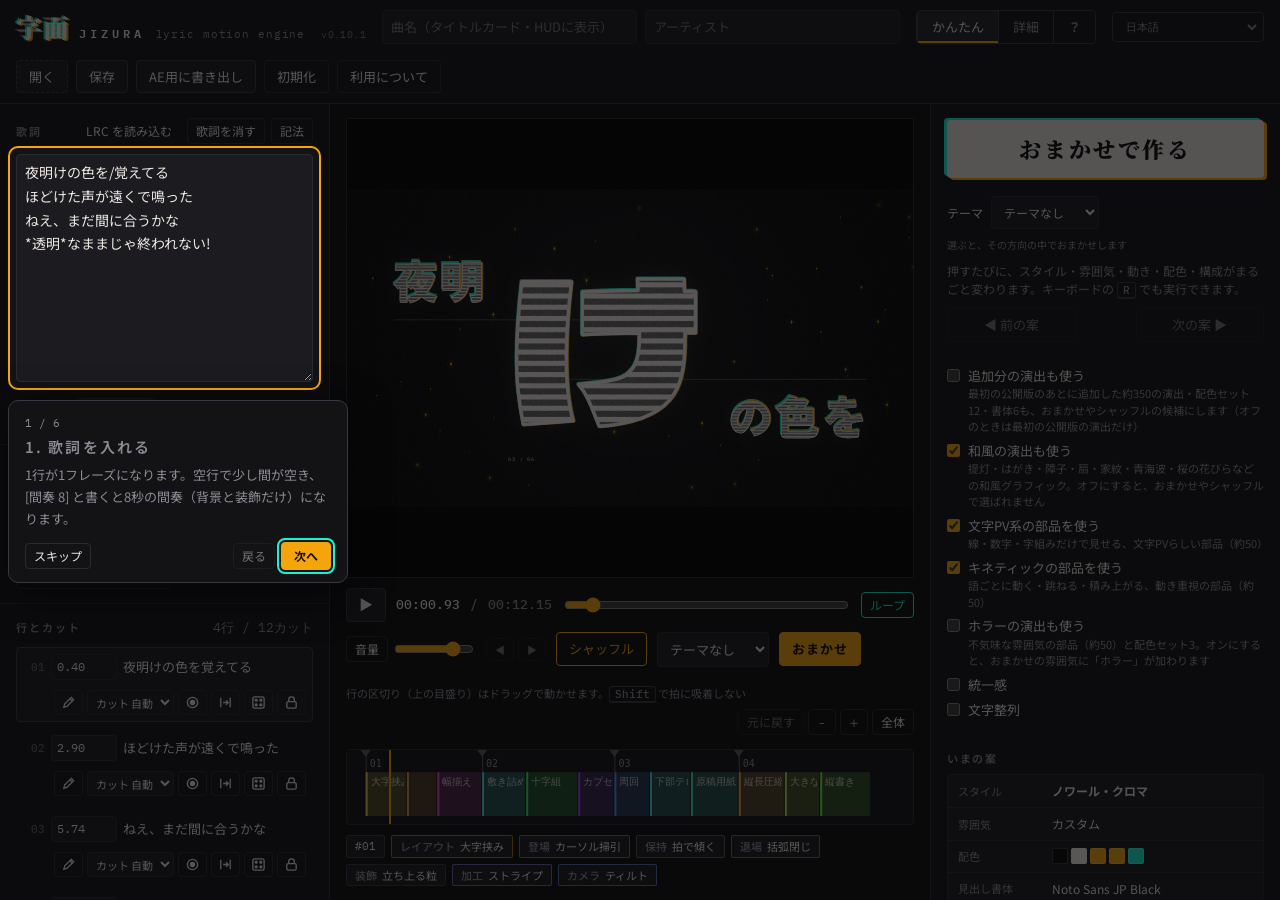
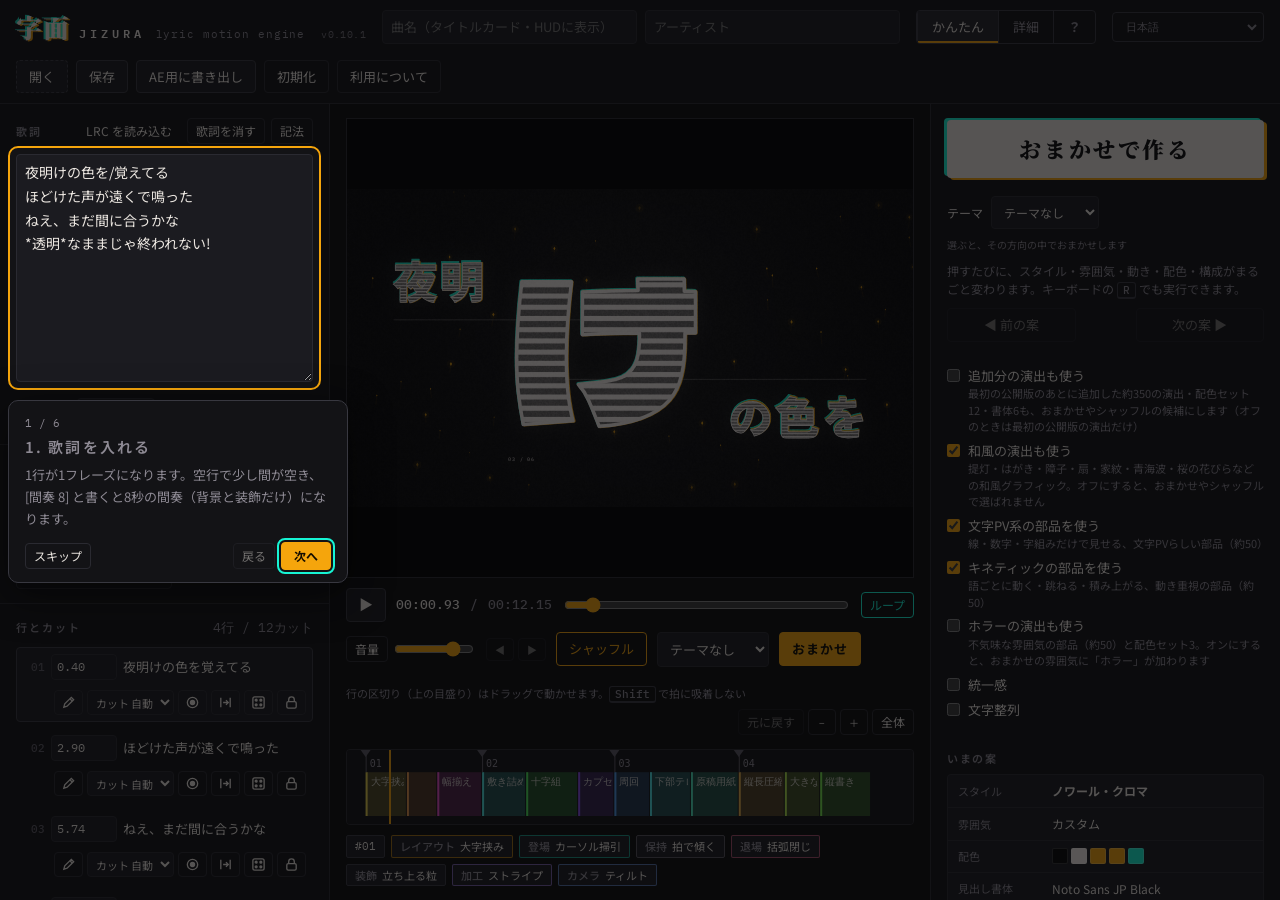
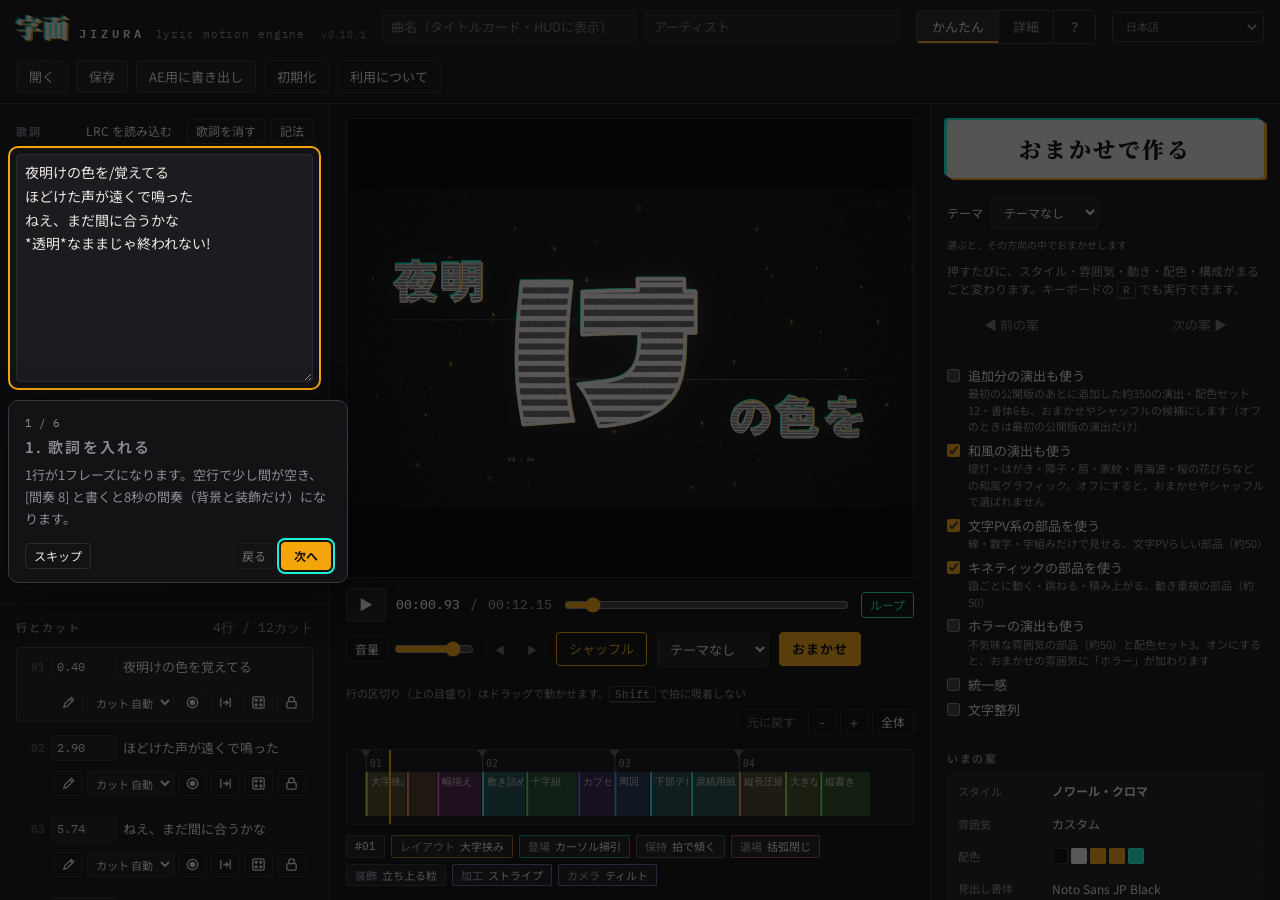
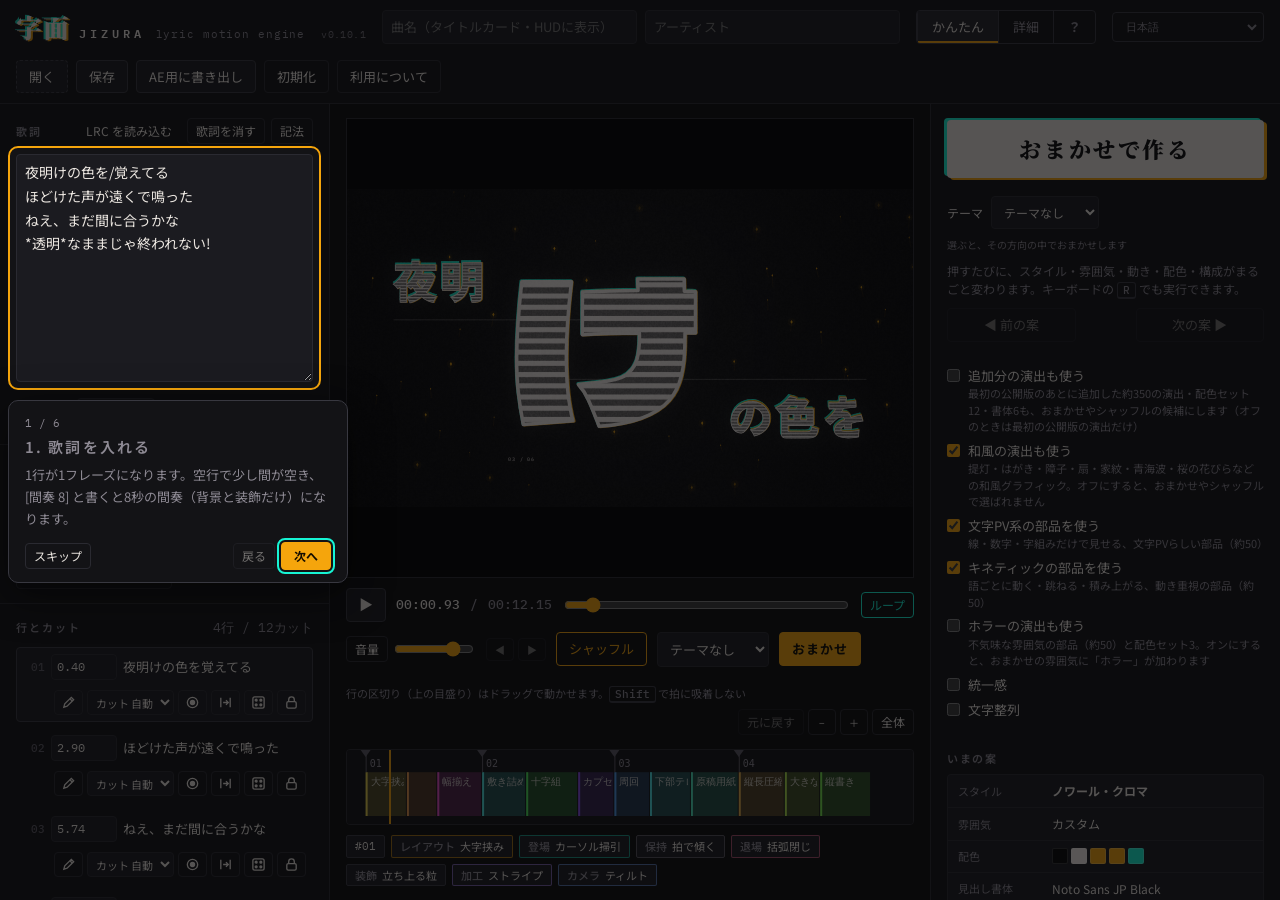
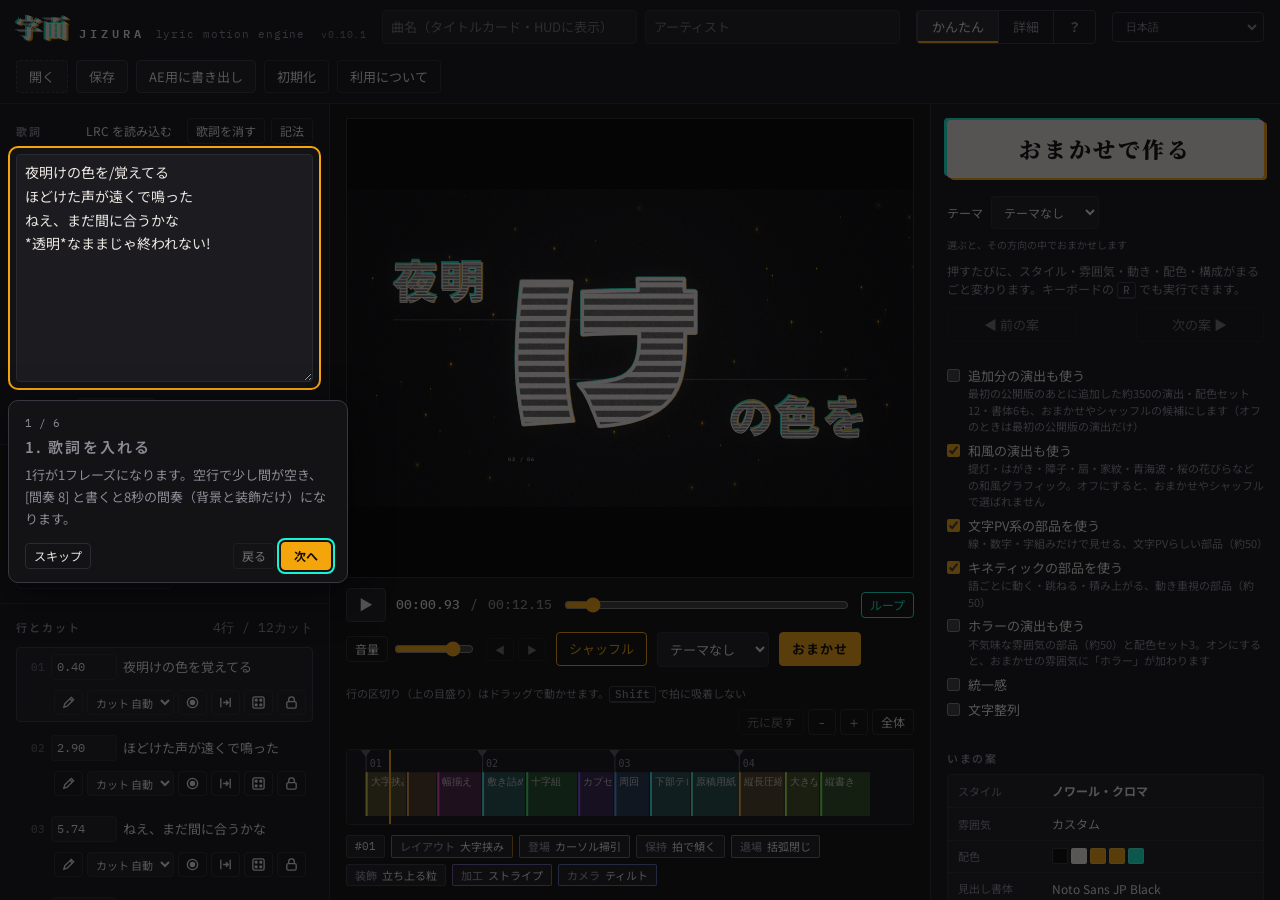
